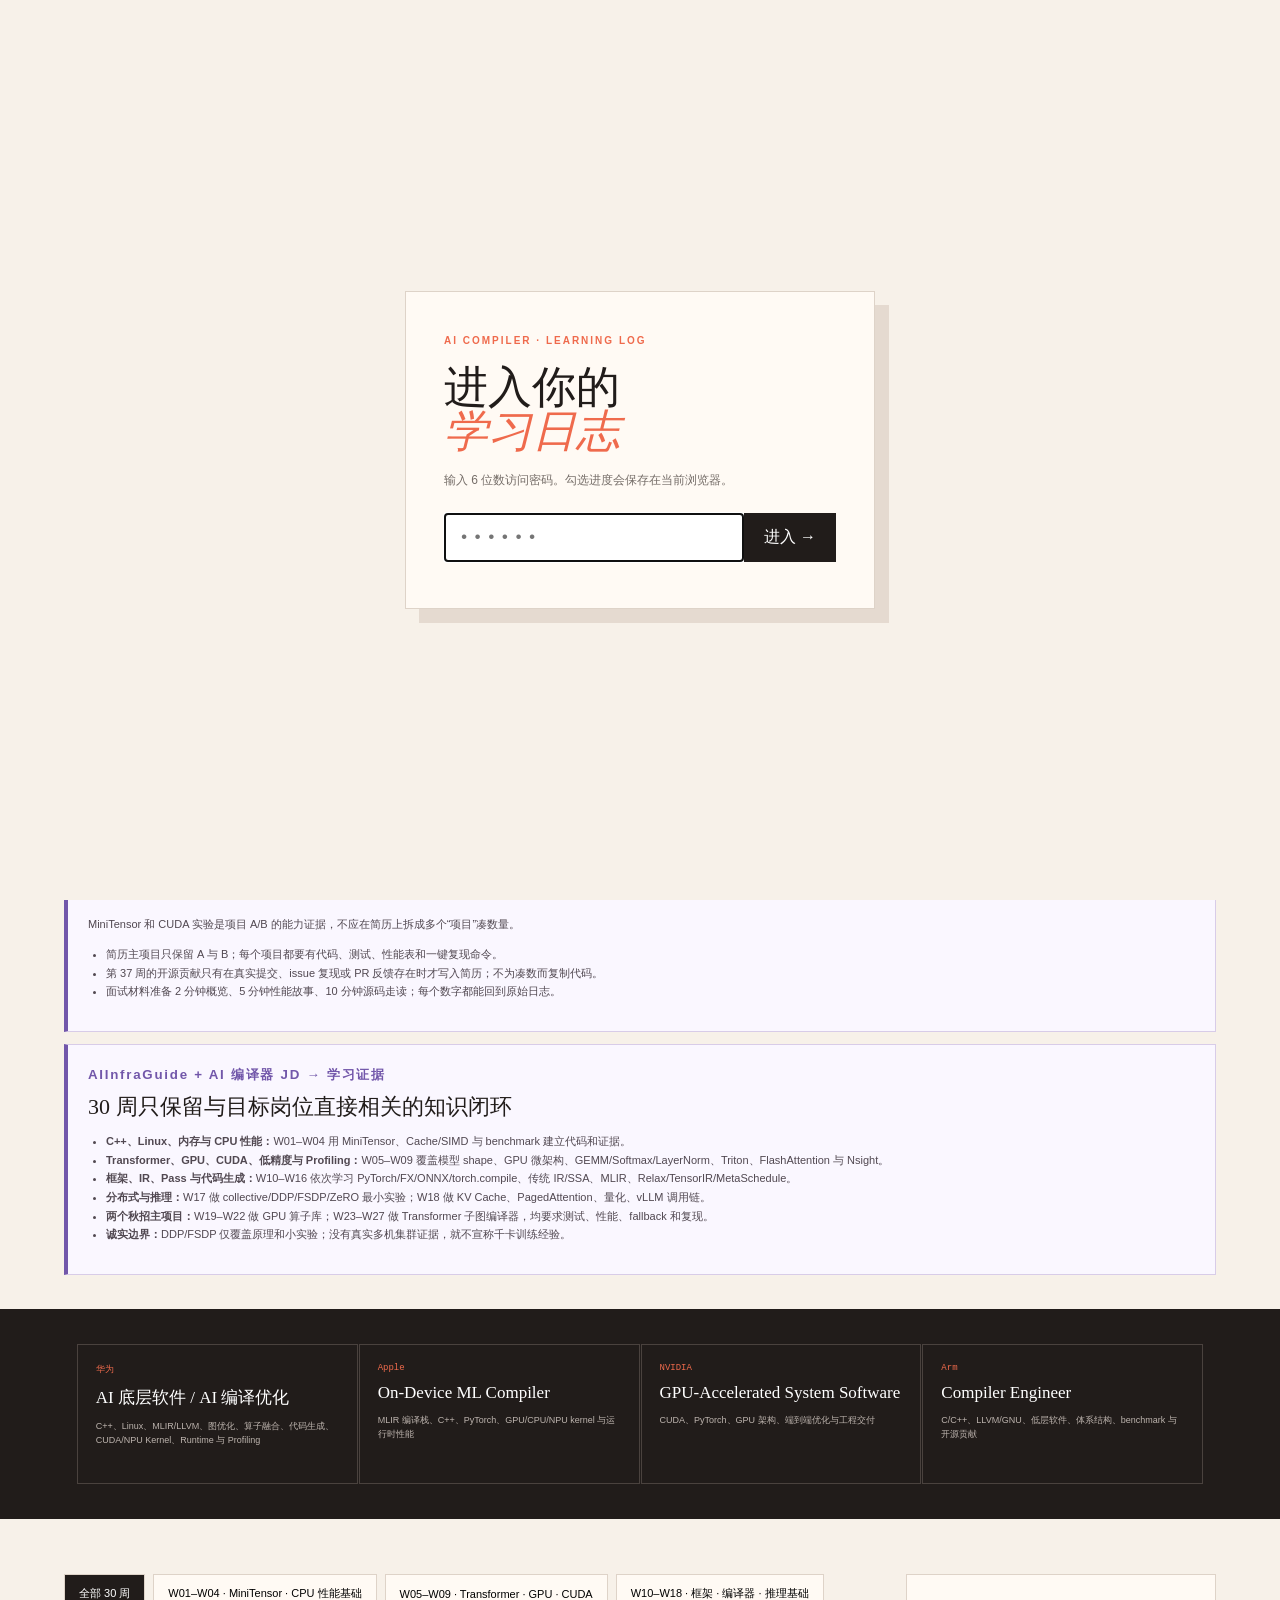
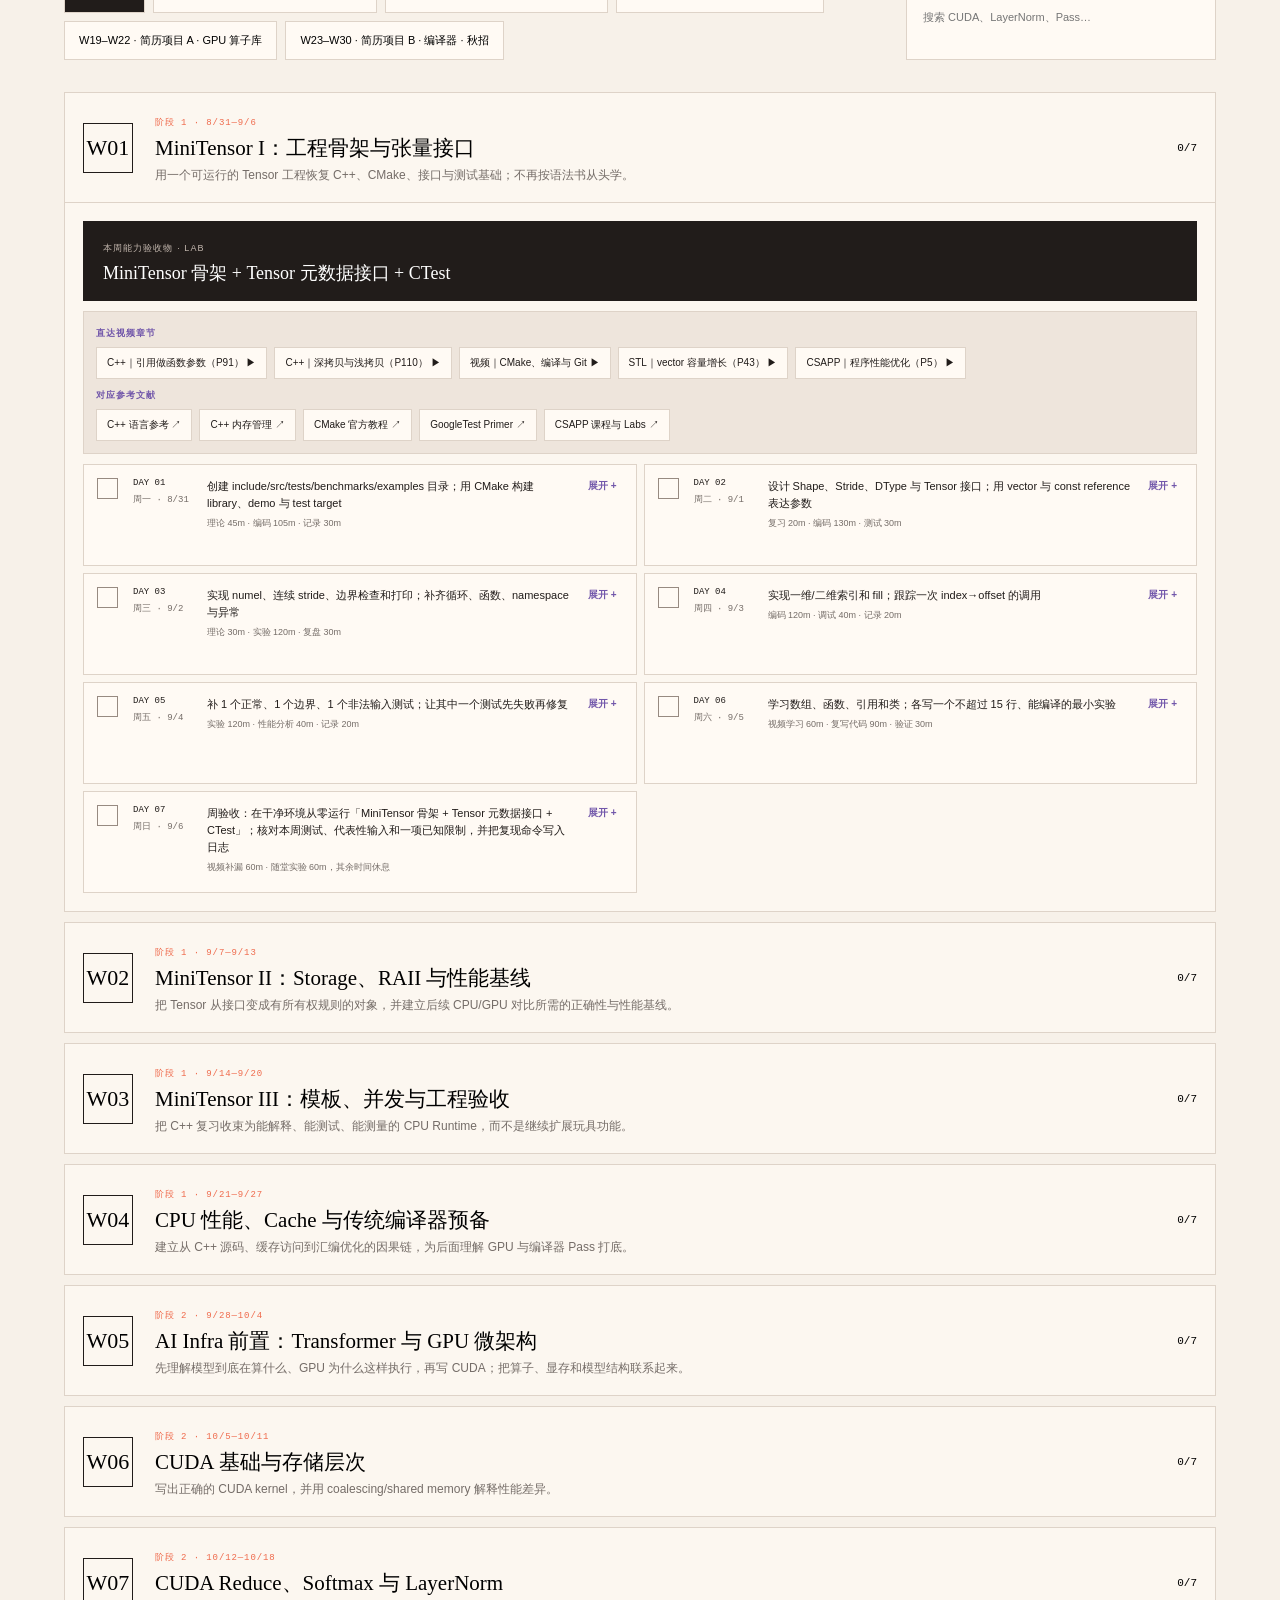
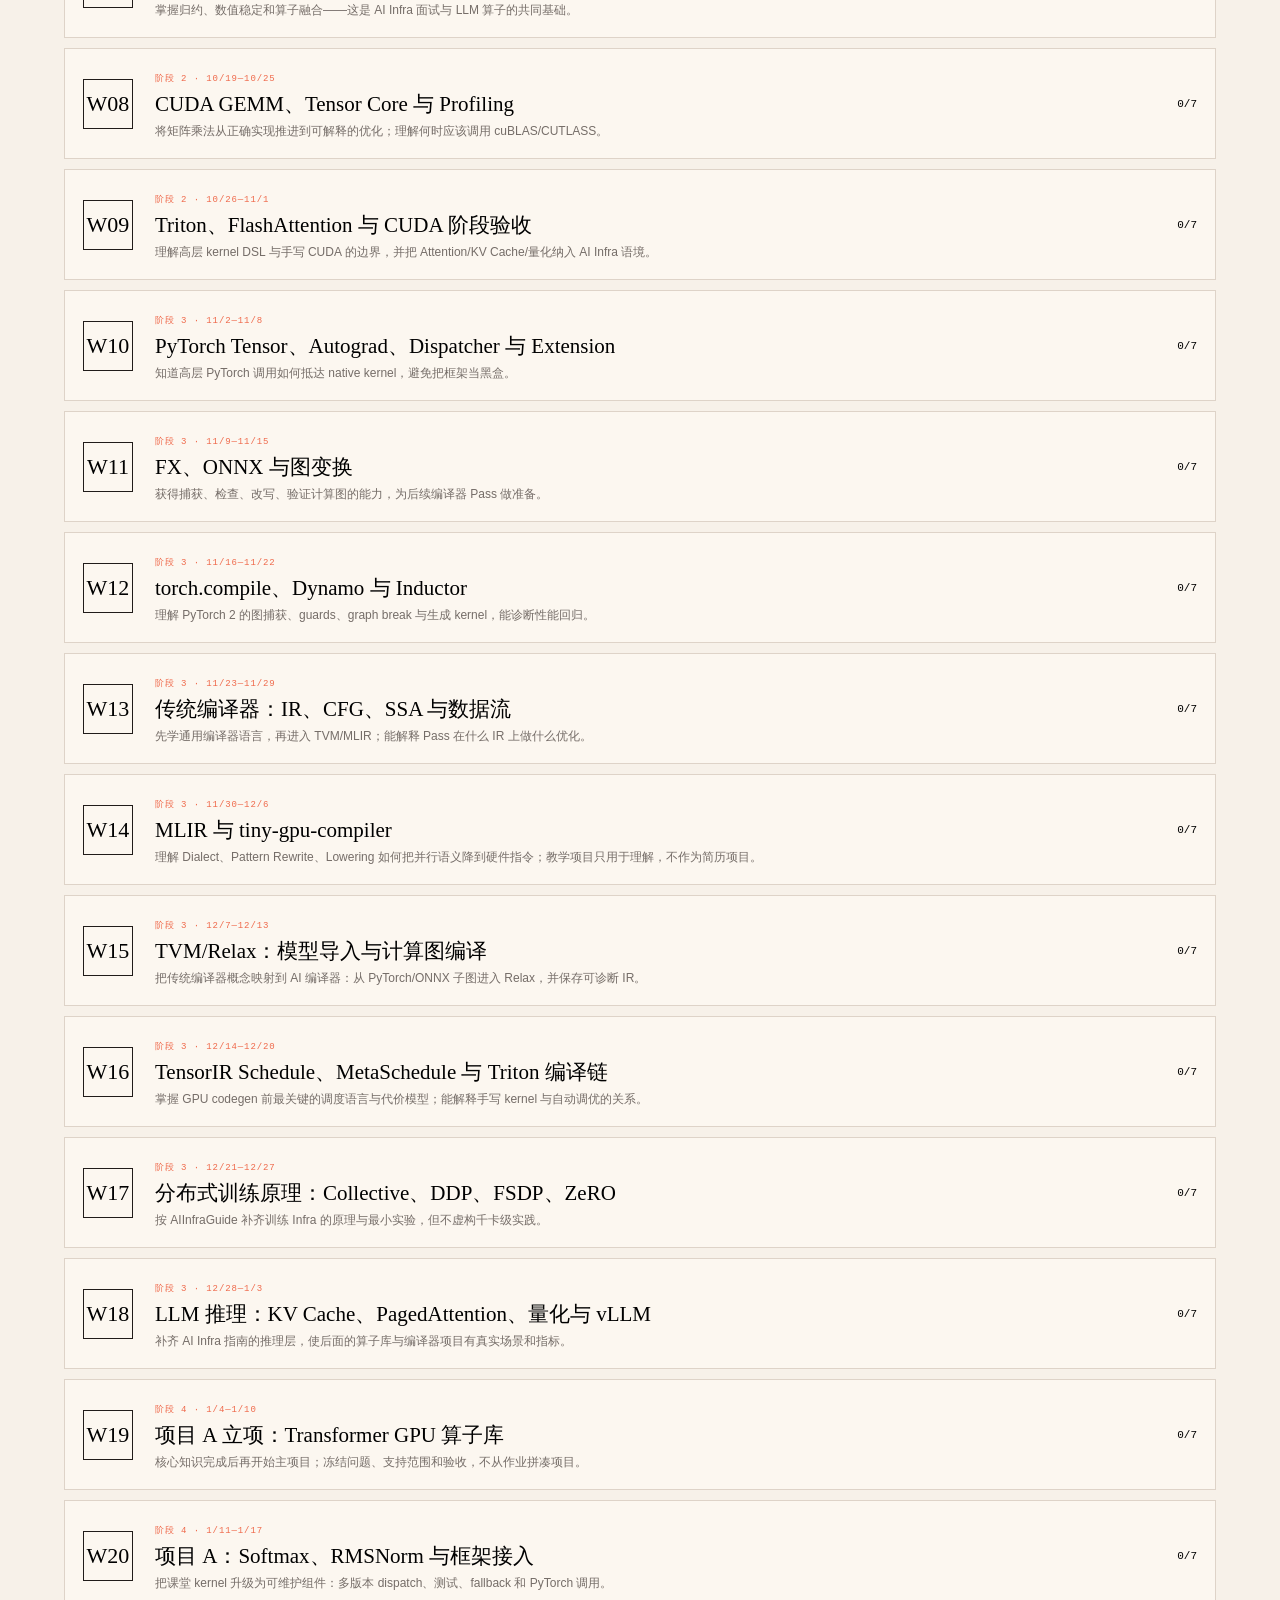
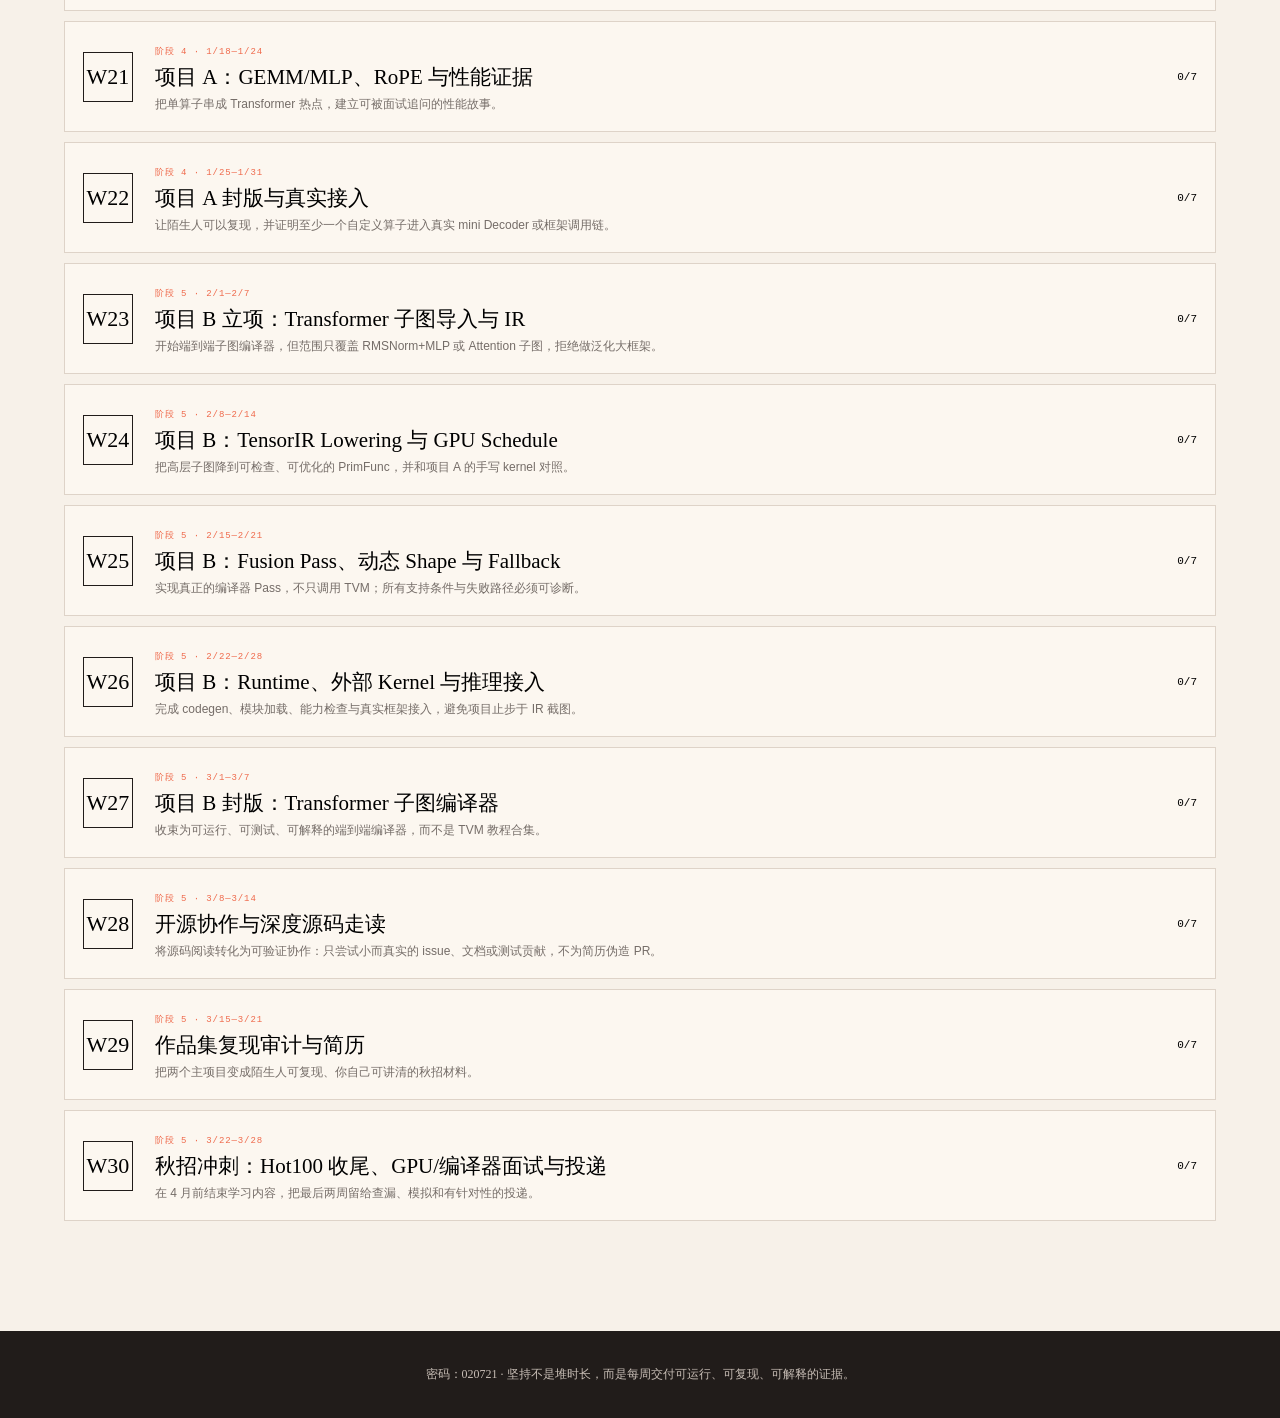
==== docs/index.html @ ab7bcef0 "Compress AI compiler roadmap to March sprint" ====
<!doctype html><html lang="zh-CN"><head><meta charset="utf-8"><meta name="viewport" content="width=device-width,initial-scale=1"><title>AI 编译器学习日志</title></head><body><script>(async()=>{try{const b="H4sIAAAAAAAACsy9aXMTWbYo+r1/RV5VcKPrYjkleTYU95qpmm6o8gGqqs85r8ORltJ2FpJSJzNl7CZ4IYPnGbDBE2BTDC4oDxSTbXmIOD8FlCnpE3/h9Vpr585BsjHdXf1uRDdl5bD3zrXXWnvN6/j/iKlRozslCx1GIn7iOPwrxKVk+1eBv3YET30TOHG8Q5ZiJ44nZEMSoh2SpsvGV4G00RasD7CrSSkhfxXoVOSrKVUzAkJUTRpy0vgqcFWJGR1fxeROJSoH8UeFklQMRYoH9agUl78KB0787rihGHH5RNM5Ib99t7B2y5xdNlee5jYXrXtPzL17H3cWqkKCeWvZ7P/VHNwqrC6Zg7ePi/TScd3ojssnfteoqapxLRhUklcav4iEw9GwdCwYTEkpWWv8oq2uLSw3HAsGo5IWa/yira1Naqs+Fgwm0oYca/yirqY2Vlt/LBiMK0m58YuYHKuKwk8pGpWTRuMXclutVB2F4dJaKi43flEXqamTpOv/61qr2hXUlb8qyfbGVlWLyVqwVe26DhC8pkc1NR4PtsodUqeiao16QlWNjuutaqz7WkLS2pVkY+hYqxS90q6p6WSssVPSfs8W/OWxqBpXNXZJSV758libmjSCbVJCiXc3NmmKFK8IXFCimqqrbYbw79IfZCVQoUtJPajLmtJ2vTVtGGqyQkmm0sY1eLdRSXbImmKwO9eiaU1XtcaUqiQNWbsuXaMZ2VPHDLnLCMbkqKpJhqImG5NqUr5eaaipaylVV/[base64]/lRljhMVhCkH17+HplQtKuXEN8b6yqTXXZUMG/2bdoUkxJ6401oSOC/X+AWQlK4P7T9gDm8s9s15TYsVQcvsGzQtzuulBICFeluoSvZVVrV6TrlSlNbddkXf+8L2wMA6wTalJFaF2vbJU09l1hfIh9WI135V/[base64]/vF6pG5JxrWR7gIHa1LgPGSJP7JBi6tXGcHWqS8B/QsIXcn0sFqviPCFSn+qiWQTd0NRkuw9LEIyw3TbIyn8hDhCXWuW4F7EPJPZyaM+oEvhZ+e+incAHItUOc6M3aks4AlsasWAGMA/D/0KW5eqYxAFC8FDak1Jc54hfVZPqEmq9zPMQbKE8UWhySpaM31dXhNu0L4nOnTn5lOF6zqNckPiiWqqOVMleJgv/[base64]/l4MR32m4cuyPsbtoVWudJJduRQT2gr3dWu74DbuPX9f5h4xMk3U1rUUPwcvqfMKhLMs1sejBJMg/PbLPV/PpbfHBRZ3loMD0K9TgyqBlhMta+IVV3imkisq4kryiC9K1EtXs75GRXGe+gOdDOYXrmFcm9aynsUPtlDW+KvrJToZgOTosKzzFpG5n9z5xjoWZIF0HK4lJ3X/PMYQvVsbUpHxNBcgb3Y2VtTV+3KiXw/jgZTV1mMWBTCzU2vwSjwWuwrj5pW5ImosRVwFeuSQVOjtAqWWYBEzJZqf4d6lM1FBXL9WHP8VLr+MXCzS2+1sj1Q01dXUuIe56ZbRDjl5xlGypVVfjaUM+ZoMrBJAx5DLcl24QF/CS8r58ETG9Bj9b0q9c80oEPtmppoaeYtz/kzN4SdA/n9yVAmX7U6doOco9WFG7XhmTDUmJH8i+Y5LeIceEL6Jt0bBc50G/tpq2UFur97jeT8MEdKtsYGQRCTG6YHzftwwYw16boMYdC5CtRYCUQNMduA11NdeJ5g9kuoT2XPVBxOe0Syzjn8U0r1fKiZTR7T5ZmQRhw7A2VPZsvt6mqgbwrIMUm2hda6y15phHG6rrvMpOJ5d0cqxk/uuValsbAO9roBdOUW1Klxw7piR12fDYrfa3xX1KUuIKLR3GzqSCTnoRA3JCSf6+ui6U6qoAcP9958a+unVNTIo5WkpVvX8ptqRVXZ3qEsOflrXI3uAfA+wO+6lvLluE97VDyGneF9pULXHYUwnZvU8z945GOghwetqG0IFiMSf8am4Aq/PIuGUMQd75mIG1HGv7hJQXEkpRqFLWNFUry26/iNZVV1fV+BmiCxiABf8nIccU6feOFtUAB92X18i+ti9gHUvEgRKBrUIfMA7KGPvfL11grXuBNmyq65kEzGxazM5G312N6M7YXQVbkpex1roMNhrx0lq3veUgQDDtr/wj1bUkeDANo8KlnriPIC7Q7CPDAB2jsQuHYscjPkuPNFZxi5Yux9uIp/PD7oDVo82eIxh9tGPDBXZ0/frv7HHcrIyMHOVHTijJhNT1+1BFuDJc06Z9KbALkXpgb5X1cA3tX5rxB1mTvUIP+WbKqjnA3oHe/AK/bSqk4VDGqWBrvgxeIB99eN+udxQh8tv4TrpPmXrD1aiyemZnXPCLWFW0tjXmvhtVY/7lcPkuFonWOhqnGK6sFU6pSV2NS3qFw2FAkm+Lq1fpPJeS3Vc7ZE12z5GyxQcyCoc4Q2hobWut9zMEnw3sOtp21OR5RTd8XJapan7ZpDH0P5QE+PWkpHEsruhGEH1uDK+d0YS4cs1RuN3XPebZT4nytqLRcLD8DigaLi+Wx+qjUbnezXkJz3xOL/cS6ZQ4UO52P+39GKYvRFz6AvxdRlYoo0K01tdHI2UQlL7QQQvaVQZ4LSHFS9ffiNqDHDuqeDVBW9HYV/dgpjzXeK1+bcBNJbVAJV6sqtl/Nf9vq00t9a31VfVtJbouDmV0aGq6vQPYeCIVlw35tOQxuLmONcTqUoNmWRs7A6ib23xSgZC6L4BPO6XJ12xabHTJGY0hISSE3e5N1CUZxPG4qXL2l/mOPaCvj1RFwpwtoG/aMy0xEVwtsiG5MaXJyA4czBDDlXVluIczTtpRMnzrLa9rlLIK0DUSstGhxr5RQYRmX9vgJbySL5akhoZYiaejro0rurWRmoZa6RNsqmZ/weCTh97131WCyqLq8ilJi1VUXkmqV+NyrB1/XvOdLdXujUSZuvaQTIXiCGquuye75gZK9YFo0NbWFpZbPW+zk82z3nIa/b4HXG2spkYK/10HnHsZKUc/ZQNXV1dFq+o/rZt6l572c/19T5jSc8U7UlxxmLMmxyXwThwrFfHYamvC1fU14U9iWMkcja1yG5iJbc058P5ef+BY6alAQQ84LYdQnVwbida55gSh5XfHRYpPOS5SDA2Yg0/87nhM6RSicUnXvwq4pP2AoMS8F04cZzrkieOABvY7zGkdgJCZU99eaD53/sxF4b/fCefPNF385tw3Xwvnv/36uAhvnDjeETlR2Js3+57kdhbzc73HW7UTx+XECXeAzXFRTsAKIyeOp04Udu+YfU+EWiG3M2ZNrxdW94r3Vs21/vxiz4fMDXNkt5gZggG3nua253J7982VGXNh2dy5Yw6NWW8mCs8GzdnlD5kbx8XUieOgyuFHpZOAuGdVLRE4cRyPB9flc/A7IEAM0leBlKTrV1UtFqBTJKHG5K8CyXRC1pRoQEhIXXE52W50fBWoDQh4wnao8ZisfRV4n3nk+18A1cM2NZrWTxwnvYzBQnjff/u4yC4dF2GZPgiD2hVwrfEMXjhhQ1Xk+yLGlM4Tv8MQKVmzXzfUVOCEe5cxuCTgnQNiRAInmk7ZY+K/rh3FrWo94d3UVmcJMLF7DjvCw54GFg+Wx8uwmJAYCYfsV90Lk+CrFHzYUFMn8aeo2MO34o2UrIEAQwMdoUXgbZE++8TvbDy1hwUljSCwD+ZGwiHBfPwzYC0Fd8FfESG38Ty/mjHH+3Mb2eLSZn5+VTgqhAXrlyVzO2NtTZpjE7mdBY7bYU/QGMdtjBMrh+FhwPBcdlyIhCK1grn5WqgXrIVBa+GFObgOF+vwYhVcNLemP27Pmauj1uCk4J7GurtpTt7Kz/Vaixvm3s38wyeFtf4PmZ7cxuPcxnNzYs18PJYfX+dfkNsYzz8bsUbmrfuT1t3ZD5kbp6VuIRwSCm/emX2D5uC7XPan/GJPcW7CuvnK3JmmcYW6kFB8NPNxe9TsH2PL+INqhCGyJ8RuzTMYNQm5rXEhHIF1v89MhXH9+MrH7VH2zEl8JvI+M1Xl3LYJtQSZIHghsM/eUQQeMQGOvGhPdGPLSaWdsIVu+ZAS75rvfmUfFoKdz2Wz5vCSPSJqDWwucztjPhux7j0RXMwDFYLTyDeJdcTw704pnpa/CsAOB0P1waowIDQNZmOtTbwlaMvMAUT49g83tfueR1ODl9LJj04j4N8nkcvgMDg7LoVPiI5yD09kl7zMzZpcyL9+JJz67nTTh0zPealb1r5RtcSHTE+zpOvvM0/dH8lXm5AUvlR2ptHCwEGJK4IngE2DKfYEcfmP23OhSKguEgaKNO/PWaM9uY0xa2bNXOy37r0tTu993B4tZEatmTVrbcK8tZzbepzLzpgTa4W9ycLS6IdMD6cB+rvw7KfiwHB+rrew1mONrSLOsSl/d1yPakrKOBFVk7ohnG663PTVNba8xv+8RhAMNIYrArbz6wdZvoIXMP4z0Bi4oCSVy3JSVzXhHBDsuyf55ZHi82Xrwdvcxri5vVgcmLDGn5gTPwUqAu2qFA80BvJTy7mNDFErrTo/[base64]/pJkEAEpcadUkrftvOyl3ydG0IbXGARLwvmBIWrtsCLmN8eKdXVh136v8q2ygIqB3SCl4Sjc0JQZ/xIBCP2R64CCPw7iFntHC658Ku5v56dFARcB8/Nq6O5DLvjV/WrdmxnMb4wKu11ydy20OfdwezWWfmBPDxIOLU7OFtTXz9ijNSj/[base64]/LZFYHvAwHc+iljPXxi3h61hu6YY+sft+cLS0+KO5Pm7vP8+BoQ7cCONQ3UC4HdqFgKSEs3zI0NPkluI5PPvhZzW6P57Ov860fm9rR5e1RoU+JxGPHdw8LG89xGxvplSUAvy/v+22pbmy7jzhTWb+anlgEgS0+EMHB/a+Unc2PjQ6YHf9FC7V/F+w+sV9MkmhLpwQyrP5t9b3MbK0TKjCT7BmmLzf6x3N6q+XgM1kuiwPR6Ptvr/jpzezo/tWzeHs2/zH7cnjcne83+WRottzFWeNtX2BsQwjUCcbXCzR3CP0CshYy5PmGuPig+HwU08vEmINg/KEnjt6XZ6xX7M8hIeQYJHPKSoWpSO2DDxaZz52Bjrcyzws0d4GZbew6TtIaHbWTMZccJH82JGWtw0loYsoYy8O/9m4VnvebgLFDf2mbh5RKIK5tvzexW/sWIOTkOyHeq+Tvx6+bvBHNt01qbsoYyxYUMgHDlp/zSqpV55luAj2Gy1YqQXCAcFZKS0imLhhKXYzCwkJCMRDouHBWaLklJRNKHW+ZAf2F13dyZdrHOMkDXaWQb6vtuSwtM7d4bNSVrkqFqepntsQdld1zcg1baglfKsVzYDDhiHkxaDwBLrXcvrZF3hdf3P2R68s+y5vAykL/eIWlyTFCvJmVN71BSgpvvIYyAaROdiciGRSJ+m3kYSntaTeuCOfjYursSqAggRIlTIVQZRIFGV/dAu3u3am7DltgQdj5K4NuY29nLTy0zdu5iq/mprGDvIOGS+D0skqOPOb8LlIcMxVpesu7v2c/jCpB9mYP9xb4xmBkRtjgwbE3tcjZUCifrQW8xswhkjT8Lb0bMzPbH7XnidsXno4W1nsKbXmtrsrDzCzyz+ZZEFEE3Yo2NCbVT/hsVAN8laLekDO3/SYdCVVG2NPpx+cQJobD6s4BQN/te5rZemFvT5ssbdIrDZz3uzU/2s92A4xD2A0FIe+Lwa022j0yKf1B1mcYtu2vEsM3BF+bkGHDxG7/kf94iZkZc0HUQ+HbXoRlY3/yWuTon2FNflbREOvUh01McGDMfj1m/LFnT6wAcJCahuSYE425nzMk1JDfxu5OXpCRQ/ODbYmaReH3h7TCcMIN3hbQuB6U2MDW1abIsAFsA7jpiLW6a84ugMCF/BunhUW9x5lfQq7Yn/Nw04uGm/xeS8UFcuGofLgxsmLAdTqHNt+bELWBdTHQdtabeetnwqaNHBQDV5qI19da6/zC3sVW4uUNISycT7Tv/uzgwAXwAdvtiOmkoCZmEdpLk89ln+eyKNfSz+XI6P/6z2ffOHH5YuLmzv6zaGaoMw5pfzZsPRvKr98yVSeGokF/NWDN38lt7IC+/XBSOChfPNJ2+cOZgvuvA/YAt69BkKdaSUtW4/ZRrd0p27oD9gdu0qspEzM9zaQ9scWYrtzNdzMyZGxtg0bIlUi58MikM1VPkfJyH2RyymJk0+27mXy8ShADFUTgyN/es2ytAqW9W8zc2QXh9t1qcGTQz20BRSIUcivAWKsJmz4K18sgcmyisgg1BaJPiuowsSfmbpl38abw4+/PfIM3OThRFYM85FTfXhIAlLv2Sy77N7S1ZPWuAY32/mJuvhFZJl8HK6BGB1/u5KjK/ZY7ezW1ssQs2w+OsWpBiMRGOCTi8URZyfykTAvpnibUIJKGXZ03suDE3QVuzhgC5xOZuo0NNCubEjULmppnZNtc2izuTODmoA/nsfXNtU8zPb4DM4QMmju0DKYw8OkRCf2Fp1BzsN+/fg4Nz821hadThh4Wn/fn5uwR3Lu/mthet23BQWmtThd2bbglETEmaFI/LAIah/NCgubCc2xjKbTwXbE4/ArNk3xb2HpKWWHjaY/YNFvZ2rJc3AG57cGybw4tgk4xC0mUQbJGSQdw4qSTbdVAO5NZ0u3hRjsuSLoOHSCetK5cdL86/5WqiNf0ajhugVYbyQLIP3jJ5AjUU+MNmFYQ5haVlYELvfs0/fFKcnTQHYSNyGyO5jUxx5q21+qZ4b7X4aMbPl6s+xZf//yTzg3hyrcOTgT0SEEDHl6IdeFLmthfz2Yfc3Fd81Gs+HnD4Mcm2YEQErmxtTaJlvCe/fcdcmWHm8sF16+VAfvtubnvGHL0LODC/aD1YKN7ZBW6ysWVOjhfvP8pP9hee/SSAbAw2QntCAUw6AggrW9M+jhyFNYqXzl04LZi7qyTqgp3g6NH3/bdpSrKxFO/supiwC244ghdsrru6koh5b8alVl2UdF1OtMa7RbgSU6O6+EOoOpiSNUTWZFQuw1pxIgF4zIdMz+XzJxHHnuR2Forz/fC1P28V7702X2aKN5etzDNUBEfNwXsEwA+ZHvR0yTHBkYeAIjeemqs7+Ttvi48GAxWB4LchMfhtFZx6A8/N4WVz8lZxYMIcvQuTDfZbU8DxCCycR/t2N7exAkzz3EXAgLNfIz8jI8wbHOLBpLkOu2T2v8plM7nNQYcaON/snwXbwvaM2TcomoP36K9iz5g53s93CbgLHtdwzOBA5uSotfgO5Kz7N8ibYi0MgSFpcrSQuWfde+twyhJYfNwetYZeWBMTKNUJ4G8SuKBGQLIG7xLjYaLsKTWRUuKyJpzpSsVVTdZAH8v3PRMYEFE+3jUH183+vkLPFLxuQzM/15vbyJiPmf2Os0IOYgHcG9GOuKzrgtk/a71C9XztNVpyQCg0hxeLmYfIV+BnMZMxR+/CgTnTV1jLfsgMn0m2K0lZxpNN4mv9kBmhzRFha/IvFgvDN9AikrWV9CFzYd28n8kv9ljjz8zBt7Br86QboF3ZJ8IIxDHJOAlfDLJV83f8OATZF1mgeXuUaa9Mc833PbPuL4GBqn8WjBDoVvDzxFoPT/yXUJ2L00VKjKQu8bPpnHAu2aZJgjk0lt9Z/bg9dxmQCYaSybCEH7q7SueFi931DRKfspaXzAcjgCBb0+bCcn71HuHxh0wPcTCG14W9WWvxnTX0rLA0ypwX/bNouSaAc9nImtkF9fL2KI2cz96xHvQWeqbyr7KFN++s+098zO+0DHERmnASqEFwqHR+VziKq6el53+ZKqyuC0cFQ0l2B9tTaYGZaRx+iOA1nO8XYzR0Cx7bemWqm29CeyrdkoBMezDKu3eiJugaAKYpwwMvXrjErPT/9qfvwd6iNp/5kOlpMsASr6jJD5meC+ebkeesjpjvVkGotD8rUBFIaTIY09jqULG3VTWSXMytp2Bx+9P3Ah1e5qMHxWmw4Fy6QAIEiIEM/U+pGrz4h5Nw63wExljrBfjPuu0KCTmhat1AP5MPzMlJc23bnLwFzyIrKc5NFu5NwM/JQWQ3wKvhbZhKMCduWdM/ebX/ZaG5+7IKuYCkfBPdCt6tBEUfTXskodFHArIsDsBPBkXx3/70vchBJ1443wyMCAVGgUEK8dgFrbPnv20G+ckB0Mq9wjDo5zA6iXOtkhHtEHX5v9JoTrWmNs2JGaD9uV5+zhCbchAK7qFs6YYisIz+PnNlBtD5/[base64]/mQZBiMeEo01ZcotVR4Rsd4mIEa/A5nZ82qwRDCb3bIsVildE0N1DbL7NrLrm95HnXWcdfsw+8tJ9pQqSQiBIPUw9EJBqgOfQxWDOL5npvbmOcrI25vfvW8OO/yY8dqm6IVGlG4AZBAqAQl9LJaAdiLMKVKaToBoEtiKutUpyBVNTkdkU3ZE1EV4uUNGwgk0kUUHVo09wFDu3sB0isUvIK2Ora4koU1TOBBSh5WOLSamH1cfHnl+YwqF3MoQvUAYGPaUMWolJKalXiitHt0FuyMxqlx9znJo2SHxq0Fn4h8hZc24wfy4UXUJ5RzXR/urkKzBwD6ZiROK6qKXiTrHgctjA0qetuEZRZUteyIAEjYIB1bAOfoMAgG6sudesQBSuA+/[base64]/QIGP/tFZsDExDZ9iHToyZBDeGfQtqomdkmK1egIuAO/fhBjrepWgxc8yldieOU7VIiIYmtsiGBSo3wNp/eyO1MmwMT5votwcsQQfhGbkJE7NNqzcdzbMV6OuF8GNeWbAd483cCkQiY8ucmrIUtEufIbOcYuLyE7ozHJUgGKohrQtYCbt/p1/YaQMlFUdGOGUDuQChmQwzkOjRvWQ96zMfPRPjP+gRbjq0gc2Ay9doHdGvwLh2nZt9bcoGBRj+8hxa88dzG42LPGDFdwMyJn8zdXnJtOiM6CGjDytn+IMNbGoJbHYUOJRaTk/SZ4Uj9+8yd+nBDhGnvPq5FlgkmzNlCwhwtFrAoGk2npGS02y2fgkbPFPaVwsArc/0WWPiWNkv4UV0JP/qnEs2B3KfWx32+PnPhglfoQ0A2a2qbEoej1ZGf1vvzD38uzrzJbc5ACE52nJg0cxKOL0O82uC6OxyJrHOAxajg5namrXtvza2pwtoTCk8QoumT55suiae+u3y+6dIlH/+h0wtWKBxFiVg8eTZca5tVjgqaqmIkr2ANPzFvDfsYUbucSLTgmeoCIV7EcUsZOd6zebhLMq0P2hOV0UBxdSBOXhC/Ef8E7kUEG6pweKreHnXoiWsyaB/34ZEtFQl6SonDGOgCuX+zsARCrPP5RGsfMj1nm6siQv71mjm86AprwS0kxpDfemrdB/MU7vSZTjkJZu+vQWm7BBPa4EMXKG5EebcF+gT4B9qRRm6/ACjJZJEn5kCIAgIGl2sAUA79+kQSvtHcp1u8/4BMb9b0azMzxmJvkM35wOg2pAlxVYqhwxLVW5LBEBYYOCPF45AgYBvsCOmAHQk/XLjQJBTe3Spm5kCUuL/kB2e+7xlpktzNYA0Pm6s3zZ07oBL2zzIuwce2Ia4LZdwaBG1H/[base64]/3GLCxDYb6STIET5dgINxt8GpauSJgtW5n7h3VohM1q8/wA8n9sTZGIoMa7xUDmxWWqXY47lg+t8joXDtonnf901t56+z0yRCPU+M2Xj8t3C4Bj3tZJSTlTm5VtooWaf71PcHHEGjzvbhoayoCNWEbNiI3CZw7Ftldt+4NpkJrg9CrEcE7cwoOsXx3ZTFqBC4dmN/A1msyFpkeJDmKi0epMbgEkPQu0MpBShEwR6BGspMpOVDNyyCH0A2mB/cemNuXHTfJlxxzaZPXNM3qFUpqCajHeT/Qk4JN8w2h4yWJFli8y/[base64]/vVa/hn6IfEntzm5oIyG/WiHnJBAfmHXhStyt2PAKmaGrBGI9jh19KiIZwX/[base64]/RZs+tkraPonQOs6/xsR+ceOBdW/eb14qMZZl4vR/MOQDDQn33m35CYC6X+sDxvlPO/gP4OZG2ucOezf/6Q6fn2m2/+jAED87sQsjz2yGFehfF35u49a2y6MP4OqBQBDn9MbZr94GhgZk2SVOd3gYJu7pjD8zx0I59d8QVrmD1z5kC/+XjAx8nO/lkgGww9dlTAdbG4gtE+FwODtEdZB5NzZ0trskWT42kGDjWZ7GrBRCNR7oIyDC2QExkvvavJVzXFkO3jxIFvW1cLPFZG9jr7Z+FrTUp1iN+oMVnEPy+osTSzVundiVY1rkRbDE1CexWZd83RzWLfGEhMwyASWPN71tgjAOBKlhLZrI2+/GQ/g/7koPVqmqy1+PFqimJhWRl45a+Icpi01aIk21QeJqskWYoDRjYBH8htZAoDr8nqCmG+mR7BiahNJ/V0CsAD0dEUFo2amt8fefbPAu09SwBan2CO7c23xLIIIo77Mcm8iW4XpcO+TqnJzuDJb4IX5fPfAaPIrwzlsu8ErDFxVdFltv9uyHHzODLHcRavsLbJrHV4sfDuFn0zgHl1JZ+9KcqdUpwDp/[base64]/U8iwMzjEwncIJPwrhvTggo+lXy8UBtw2LvdNCblNYSQuuxHaneu7H8HtbaOXsgXY5CeF9cszlZg1Hguy9MhIXAQ3OrW8vu44uG4BgJuSqJNheXsKX4pReWKEy6ewFrk2JEvrj2f/OnFwDxxryePJZAXiXX1mZHubCcikmbijBgZlmJ6etogosdpcfozY3Kry7JXjh/19pJXoF01qBpgf7zcEXzAIjS+3IJ4tP7xZ2QP+g1fBAMSBAuSsVl5QkQ2uBeAxhjTm/C6sg+LtC0VCfwquOM42JkjrIFnJbmxwFr/BdikvJ7d4vvLnLQ60EF1SZwIZxUSBH7kDiVeHZDXPtoeABMYuKLQ6MWXfXCcaMgyH7KozeNOdfg3cTA7FAeCJfor3PDC0xYZNUJpDRCP7Eta1XLLvTxYZpW1CU45YEHhJRXHrzITPs3Qs30Vjjt1FGGPmbbuhFJBu93LjCpfaDxCev0+9fQEwHsaoah1P5wiM/bs/ZoZHgArzU5AmQ9ESJmStPi5m5/NQyf7mwtlJYzpA/ltVduPz9BfHC+XMXAQftBAYmQi0sk/lAOHdRyG0Mg76Pv8lK7+Nb7si/9/23T539+n3/bVieuT7B5vcHfTFYaC1Qp01UNC9o2eVoW3vZ67ouMb3bdRDgGH4u5V4ZBgXoSlSwbVkERmtqrdg3xpNlL12CEIBUhyKQQPUh0wOpMzG5TSje2S0NSAW0dZ2eHskLPd0gHmEmpxN+PDRmTUz6bPyUU0X5AWS1JW0Pva64Nq/o5P6ywtJy/jGTLczJF4LSJmLoALy7PpFfHiElkBRK685YbmcBVkWmeBdMkHVlBYKLOTQGIQ0gYGNSoAtMpM+BPNk/K1QJlKBpTswUB1CVXO+307nhCkkLoHNduoRBh0Mj5rsnzAkJcOYJX9xmVVzIQGj+6k0nrWzwbm77OYtAcIEbFuYFN63NWvkptzsikmAG3MzW/Uhn8wGex7IySx2gLsrAPBST+1sg3F9PaySDYnQk8Xse6lVYu0/+R5BtkXnYCpD9g4haQLKjOCOw12V/MSd7CwPPi5kb5uQg94f5WVVNOU71T6eig9hTtYs/[base64]/D5zJ8J1NtBhVt+QF9l6gFJIJbwKws5a1g5vZQDBVFwbuCKu1S5owOiQe0tJlQLu2Al1eBUwC9r+UaZq8kie3zt/dX35JQtvAiUKPQpMA/UCmUlYKz8Bg+KsCSRQ+FQbZmCizUyaL2/YItdFLitCqY+XN2gLeaQrnQIQL4vR/AySpbgNcHAcHKh97hQgSwqJ/H3/baAKyGBBWoM/lpeskYcUQ+5kXpUODOfXwkNz9QGLL58zB++Bzo5GL3Mwa/VOAD2O3s3f2ATY0smRHcOyH5AtDHbLpzfMvTd+rlftZXv/JMI7iMtVuWIfQEy6KMfBATTHVPe1bajhtTHu2KVQzPHkifqEN/oyipcEanAXMfq4PeeyYIpkl1qZNOd3maTGpgc/JLNWTKyROonJMh7G5h7lff9tfFVgJRJw3cU7u4V3a27vYmeChFmqLCrb5wi/TjUulb/a+rcHru7TA98vI4edu0iWLAi7h/XwKBKUZ22DhltVdAMaKPJZL+gimEzkttZa48uUOG/rZH7l/vL3F5ywH5hgYg3qHlDAIoLYremUsV2VUxYhngVTzZDOZyBXerQP6ff7CwzU1vRsfnkEgqemeiD7EeOLgELG18xHN5lBqI9Z0AVIPABWx6Lr2eYDmrCdt41U+BJZpYRzFx0jNN8h0Wc4csxCzIJmJy0Q/IAOY5IhQV1NLgRSyj5bmhcc3CJE5h+yhbvjJQTr7qa1NEhGNOGgXSm8u2VOjoIZEdmuT8km2ihVskmrYyGrMAyrArK6lN/aw/oFc20aVleK2cj/vv/2ZeRoGk++pghu9oXnLgqUXJzbmSys9ZTkVnrjHn4DYjmQEblCQG2SES5FO2RGTlBe1P5JZz4zu1BxHnSgeIJCBQpvjsntIBcMjQG69r0qTq1SHRhz6ylpipjR+lMu+44o0a0jsigJ5qph3qrh5cL6zdz2DFdY/Pnr6FISbQy/fO4iutlw3UcFIw3ptUKJjMWhaihaC02o+wFuD8Nv4FgtsVY/xI2yOmKzpiTOppNRV5RDa7qtDfFWAZmjUyKp5/L3Fy5hfSwIFk3FFUPUZCwwyjLKMDye/sTTnkXMC61KMkbRcVGVCSCdstAmG9EODP1ypUliwC7Y6r1hS4GKgGefYzKUQxOwFhDIgulkEpcLlAzM7m8ME2qVqdCICA1pPrM7/[base64]/9EgjnQsO4SlABZN26a2xPkJDHHH+Yn+z9uz51S4yCBK51obT/dDBFbl/A//yFf/NbFoEaHvN5UKoRFo7HIKmAvOC6vdWBHlIzmdvoh2m52DnZz7KY5tpTfemauPii8e+PjRRGhsDcP1T0yc7m9JbaLR4XTp5tFWJgIy2KhWd7IhpiiMxUsxsx/sRQ55Gx3qf+BNj2WaoEYioQU97pU64Kuh8soglI8zqKTQfWLx4PtkkEuYboKPZtBncCKb/gh5PQHHfB0M5IwuuopthS5WvQKKxCHj4skvUJ9mYlFiN1yfzplq/HACYg/TRlKAjyEEOJv2NJafmiAXILW2Cpp7VjKC+r88Z/Wmx5rHTJN6ArYmzGColyFomWywmvpJKTSQ+5ZXFVBVhDsTRMcwPDIBkGDpBPmwsPJiYpZ3MDp081ccHEDxZy4lZ8CE1tux9Y/yQhKoHK0KAc0NCKY23ZHWLwUQkqkccUyUGK6Kk6BOe8QB+XxBC4sc9xjBnmKYnMsRJisgukrY+bkCwD9dqY4lXEEwMvNYnOzeKnZFqLfgUCVz86WzfEk8LPdWLmbn34CEXST/fmpl062djlqwISbeWtmHGK5sX7Q+8xCYW82tzEGmu7WONEdUWw+O1F8Pvo+c7/E3u6VqH5TojrQlOWKwYKwOGt8mRiWHb+Gpg93qByWY5rAaizjGErnimRAXuWEgFqjA+YY1DWhUc2XN5BF7bFqE3O95I81t+64y02QqcpaGCJN2lzYsmZBvqY8qHKhWSx9ki2eRfkdpTg/HkVDadieSkBMPyCAXulswQObAdN397/SUtJg1iAvuOuD/NEyHKw0ZZoSmXkKM5rkDcoFJFGAZ/n6sl0pXtQJDHUHJmJQpmebAhUBV1wisE84fWxrli86kSXMovsQi3slsbgXLoyi80ksJooDAxmPHYKde7EG1skXa9bU2/z8sDemlJmuGYl6tosibN3w4cyMrDuCwQLEuCd01p8CzKwPs0iTVIECVw06MkuhBhscxDCChxrKQ+u25udwDi/oyHMIlgfGCZFhUE4XWREpbpAVg3v8jIxPFBNaGg1q5zvOMeZL+U3DN/ILPTwtAND71yVrYYgKUwDJ3Owzdx4h+0XTFCIzyKe2G97ZAiqHAawUKp4+saNisxz1PQ5fm7kRsVDyMxhfbM+Dna8OVadcofBYT9quFDI2bWs+5t4LsDRvZEDBt/EAqgj5zVdhX3me34L2XIyuukSJDDmMjhepzr8YwbxvT+0JUA45Y3JJZq7i2gRBOGj7x6gUNC+ujedVNp+9QyFu5F3zuJExFJ9Z6LPjaKSfs0a2zYFbZY30YNezCw9hVPzFs6eEo66ah1SQC7Kos3fMrTtUxdfF5/wDiAi8i2dPMdcHr2rkEn19Ab0pTTXUqBovw+DImA2e9kGIBSnef0BX+IezJKiNcfpwns3KirY1NZ9zhfu5PNTo2MWwXEJrHiDNoxlpZF43yq7WycoGis01IZE5E22VmqWM2hq4CCk0IhTBEJi3qW8wv/XMzvmkk8eXgwjgh4hs+yNLPxgQiExzom1oAmQZfojWp34gQKzY5AJ8SWVfpvfpuFesvC9VqwErBdrPKK4JuSKgG7ec2jEIlK0j+hKV3EUfKV+AVyojA7Tgg5FP+81PzzolHJk7l+d702dFVQ0asCeh+E5CMjQFjMaQfCVCUhYW/uqhQDJIgsAALvqbx5z6Qv/PAY2LyACBMaKzgHKwOAdE9ZXlT9WA8gkVvzMPi0OvSSMyH4+Zg29R24ZyxyUKZMjDnf7JFHMgWwqXsiUoiUubAIZhtg0+avCY2Qtru+Yiz+MxxwYQibfMibV89rU1/Dif7cW6gXPmY2aFFVwEx8uvccoDY6Y3lNhfA9eHI51h4WjpwXQQD3JAyJIORC9gtYQORkQCq00MqBZh2mZJDBxP6Cw1bkEmr11KgRlCWKbuXC+Hg2OwcCeKY9Yg5BDiIQ0y2/pu8eayAClAqETaCMxFFLLysqrbIgXRi23SFVlMQBMkx17ojbQCuYuXWaAgSB8rpMBrcnh43IYDY9aD3hKqbWo+x+sV0JaTwgNkj8kkvooTUPX6YBrlVnOiVIGM50BSaPn0FVPECC2s/kd5fAz+uBf2JtjIyPVSWqLHdOSBJ8o/Tp4BFVOnc6RsALxjVHN2ALnoGDuTqbWMDWYsEu4PgTP7ts3VTYidt0HlSn8mPyDTL21GKbrZomP4Q9nYuv8EwHXneXFglGWBTTyH1DdK2fSzpfDBbOm3JKIDmVakLNPC0/TC+WZWWMop5M3LtDksyxybpo3LbfxKWWeOAJa/uYIy7Cir2j2xVnj0gsoxFPZ2oNyJnTJmTffltkb8VvbzzXSmOyKSnlYMsG6xt/zpzwcAFrI1fVBNxFN+OKsp2X8AaOlk2dxC5zPB4YWegg3zwQhPF5ZTSlxtT9sBghCdAN/iqHmlGiWrJmDnA3pzxMuk21EaIKklgYqAnXbqy69mlQZK1Dsn1LQ059n/eaza6ny/U1J78C4dYJSnzvOnndKCiqQf/frM+e/ES1eVr89/J3CAUDg6jNQzxxIP7WRxfyVXBJnTksBOhrU5DydNomkI6lrbhGKx5HhAHu94+Q8UrHjRah444S5365jFefYhWM5sudV87MiwTsI6C0fFkoQsttwO6rVjQDEID4vLsXLl/bPQvwcSa2zVhpyzIiNAIpuVKXBL+plM5LBM5h+lhQNZSk0Z9YxSIXlMhV/yKaz+XJwdzU89zG2BrANFkVkdRXBuAtOZGeeFJaCFgy+hDOMKWLgGGiZsCyEgKcpaXIP+lE7WGa4MAX8h1MZWG0dhRzw5mAcwHF4pltRfQ26nGB0di9O2MIuJ7U1FvxUkBKQ0FWzA7Lom6+m4oYuwGNHPeVw6eylNF3pfgkEC/QrmPBjCSccgxz04Y9BPQ3RTmmxKYOcKiRuWJLZ7bBXuzczf2ARhn8Wwzea2IKKZa85co7NDbnt4uisLxnbnARLsPRsJEp6t63EJSW0+wz1nHA48jcZ6M0IuexF8LFMPRe/auYnDNt6ROQc4DIMulV6Adjubv5oDGaasoQ3dUV04caBWRVXnMV4UIVmcyZpLDwg2TIoiBEHBjJG9T8H2lUyGEkdUJYqyeXamzcG3fowEMGQmQVuaf5BfmaIATsobA8hFkKMQ78DShncQz1HU6oOKmzgB1yCAGyMKgHVk+jWULsHmfA45o9WkhP/UHMx/fgPScDGimoOinnijsrJ2IhagYsdBUSyKHX6ORiEHW/BRV6wTOOqYRWjiOau3wxD1qB0I42S80+tQY3fkNtQa78G696N3zcfPiE/5k2hclQF5aBqZjcpGRuHKnToLpS+L/A9fxMcnAzu4sY605xKuVBJ+5DapOPU9KBjxya381tNARfnwLhYXdHuUx0kFKgLnLgqxdCLljZiClHZwR7vJxw6fEj3Sv+gPnSLdiWos+QxDHFncBiL6PhZO2ffEWtwmE777E/3GIfyOT2JDmcCo8YfmsxGRfz5tKzPKuOxR5T6fyRAYjkhIxi0x4AjFGCXhqqpdgYIxAjSW+hS0WCzTdoawXqQYJpEimFgGso1MAoWCUrcldyIlZB54Q9G4pAdR+q4oJwxuwtZzvkgnMhkx5ysPASP/ghOy/4l4p9+UJA7kRnWl3AjYkB0FxcPG7Sh9O0rDo2xRYQTCGwolhxBAO88YRCc7L0OwI4FYx4Tbo46tHBpMuIOeSIHwsR77tAUlzC7Q5wk5IZv64ZhNafwGv1USv/GPhDgV9lZy2Z8IFbgbTtCjKpp0ysT3+MNz7IIJ+IU8rJzXHnTHN5VE8WBWuCsp+TLGg/K6Pq6yq6jrUXc10vXc4Zi8uADZ48l/gWQFIUywBaVhTJS5wAxevIJBZhLCAliFvNJvxxwRFsTkThtm7OafFsREA/HcOFaDEsI7eSYKzoJh4p4cXaYl2VHghKccj23svT2KUGFJqqwcOCvFhuZkqL4JjG+cauCbj3sZ23JwuX+W5ePZgh0sILvzPrPAd5RpYCJGK2etzLP3mftUkId5JT4Ry/TbEciBfKe+LN85S0mLwGcdTn2Jp7yfdXyMthxEBsiFh4CHc73eKgXkAwMBiIrbXf7+AnpxsYuNK3Xc6ZKIhUPMvb7iUpZHf/sYEMurTCkpOrSPCp7MfExSFI4y2RZkD/[base64]/DqrwQHJ/ySSkNgIAI39kFXzWdjEI7QX5KUAmzi0MzqtyCdg3hYdanHH3gYy7RAK8ZdcOb8iVtFKCTCb2ZisWAsXhwwHevpm8OLhZ0danBmDs/b1YBsW5XLV8cLTbHIppVHcHRuIXpSfXN/IWEmuqak6BVoPHhU8J1e3JrrMjh9ioWxQcUSNZocAoBncjJWelqw99gNd/fZiFxOzoJxYkzS+uZ0k6ZJ3dgxCuugNzVTf09MpDJnwcp68t+/PSWCU0dLSnEXlEF7GN3ywRfwm/QJAr9XrRDikiEno90oUr3CSk1Ujh/6+eJel+TBg22L3GNTs6yn47ffXhBK/WwsDAdUHJdmwQQO+pw+3iA3KySoag2oS6iY2ECBWk8ECnd5J9pGt6jtKaVbPu7HbQnnlWgc9sR6eJV6FVlqopBQ9ARzAScUXQcJjYxcjKF4g4asNyM8H4Wjvi8xxQ1/J3qTejrayiPVMWeCwOQ4MwCUsd25v5khJ+eonI1xqZXVioC9w1aPLkZqd++gSvcQdbM9V7w/W8zOFKdm86v3eHM4spxRm6CS+KXQpzndb0VhBzK5qjLmKrKblzVXcQnMpSDaHRx9HdN5XIC7RLEDeZcxi/dxpOQvTPsyJweL8/2HMUwx2zmUts/2OkaGfXx1nzhjmNhXCmTfnRIoCwe1ZbQNDSwP2JXVC3KBk4nk4gyOBOopDHCQccPt8QdQv8riWY4BKxUBDnlvu1te05N7W/PZO4XVLR4uxW2+5BEiyy9kzLps+KRVeg1aEFREUjg3YrFST7adjqfPcX+aObhYnH1ceNsHmcT4GKxwbBhMXHd6yCzOLGEU9U1HK5lG3vffpoO9nAnH7FvmOZsYCR86Krh1L+pAy4zo4/3mxK9Ca5pKQlOGBBrWSeLzYxqMR+YslyHLtvvzbhWkKIKAjb1rfAZ+3sGrsPYul72b29qCTA5CKIGdD5C4CqZ+Mu9DpXOPUZ0M70JErBH5nnGSpm0Dnuyxyvu5VNXnyGP/JFo5kD25ak6Z2xlra9Icm8CQx3Hr3UsookhI+Wa9sJb11E6nG6zswM4v1P3TnFgjmZdGgYimiefm+n3wPqxPFDKjJHwB+Sm6jnUDrLsD1tJP4NFDPCm8XsqPrrLoS7s4Qm77ORYa8qcR2zU81qA/[base64]/tjIjnbEE+HEApdQINp3QvxkfsrzaFtwRy2s03c7hejsapp0HQSZR73WwkMR8qhm+3jvCCJtIM2+QcCXvVVrajO3MWxtbADQft1zir9igSkHX27uEIRdRX7BcUk6LDYBmLObTDKm5TRBtREWetgiv4AFTDyno5nMe9zeRB1iHAqFZY0O5R/vmqNb5GxgXIU2k+Euw4/CWm9hdYvHdRbvoByGdVGLTyEBoTDyhLbJWnhOHdbAB4UOSY7yAHLcMqDE/lnwQVLaBrJ2kh6YrxWSDKDhZgnX8tae+hdQzoEsy2X6yu0smHd6ivP2564uFVaXAOyEpJ5SBxuPsQhQ1nZmz1iDk+7wBI5ruZ1F5mmdWCus/grFKed6889GrJF56/[base64]/IJK7Z6oJ1ifKwKOgtnLclMW74BJc7wLNkuWZf7ECu+AJ+1aZ0zkdKmsGrdh2MorxGl44joQ2mQOAo8lii0QmGfHEdC+UNI/siWILGdojhsEplism5pf+iW/fRfgxFsD2kXqCEhQE2Rtgq06LJgTT3gERwR+0UZ9yPTgPWIP7j0jszoRENugyd5y0pAdITIPsaIPX4HWhgInpAO+Gmb7UwFxQWCvX3nqEsG4fOYRwagKsd2Gh/VGnNos7M2X8CivpetfS1IHsasal5WLmIjZ/6s5uPVxe+4PqhEOhQRr6q25vkvd2kQny85ub2UNTxczt12y18KyUC1YC2AShf25/5A6QdpFnEehXPpCxpyEzkPmreX89Gw+O2s9fGKhZ5sq5eDJO1S8DWZpyNSY66VpfKyNrZBYGjOWHhX+eJqVtSffNLK6x7AzODQtvCx7+zEWpISDyqje6d2MlKb+KEeN4H9JJfuUgB5IoK9rINRQJL9zV0ql4kqUFPky7I19ATIJ1jgZvf3MBg9Lvr9H4dvm/CJ6BF9BzCV3a/EuCaLdGic/u2Pd37Mr1JJbl0tqZaqIiOQxxEJevNiUoz+SalcR+ONpqEBF9MXAC5Gcm2T1IhGMNonSYcu0hrARCne/+GgGKHUTmxfPz1gLmeKLmeKjW9QzNp/tFa3FWyIobUvL4ulmgUABHIm+r3/W05rM1ezK0zkCzDEbfay97OBtc7C/[base64]/9zvs6OYkeS1BzrcmJYECAz+EoB7aD6FqTF2Nq1qgMfCF3FYrVUeRb7Lx3Jaw/36HNAXjfne6yTNWDY7V4BmrVqqvkt1jkW0f3nf8mf/9zs4+LllgOASDhuvdg1ZF62ujte5B3WX6hCZ7je48RGfABhgwEnEPWCfXRqJ1+w54smS1dFa4h41UwbBVIfewkeqGmro63CMpGpVTBrT5bo5LSVTMWCbjHKXBU+IVpUlSpS+yrBZne4WwYCvSGAfpKiBAJwIfisqRUNsCuxbvKAXIUYQQCSFYcAcie4UIWkMoChz1O/+AFKKABTJKi9uxrBo8eahCtfn4obsnu280a2Iyt/WYfPm8wrI5Nm323bTtUKOuYp7orcPKQlTJGj5q2f/J7NxzZeiRcMijxqgIixNRzhrGMDOcZyxiFrmNO8BBnvUXHwH4IPkNdGtYh12WmJV/cpcPIS2NtopsiCV7ky1mhnIbI9bdTXqMprBrhzLVUKhCPLg1AwVMN9+yswOfL85NmIs3aDoY3Cb9i0ykARbwn9egP7IMosipo0c/7iyY29OQjg0dDXbA2zFB/bIHmxvCH7chziatwcMdhpHSG0Xx6tWrleDxgP/DQSl2KjFZFU9+H5aN6nC4ta7qP8T/nfqqIYzE4p3KeveSOvUCc33TR3/DVOFw6B+YKxwOeSZjO7OzcOqCdEXmtW7wsFeMz5jlh++NH+Ufz9RHRM/4ly6f/7izwAocsuIB2IkdPqW66vO+pPmH6nDYqPtzO3xJdZUXapeamps/7ixQfV3i0HYTw8Hmms+b6OKfqrvDF+v+1AYT1QDPcaMCxOfsLABPpAjov2OC82eqw+FUnfwjm6CiZHjQc5ZH7Gpfg821/8AEtZ4JWDVXrFbwcWfhIpf/LkWlJG7L503VDfh1ta6jHndlH+zCLt+8BfwD0HipTTyV8TzsXD/+ubo7fLXuu4R4wDwovZp9L8C1vc2iKw47QesfcILEfhPY2XYkAVAazeoDa3DmM+aovvhd7cnEmZr0PnP4moxR+ztEh8+Y5Op/VEfCel13vehDX+bI/LizwIQaEhNg4yOft/Hft1V3h8/U/ddl2PiI51ucSexuBDD+Z5K7Z/yq8rCy3bK85RQ3pXzGRJ3nq8PhdF3r+f025M+ss/Nfu1mHoM8YvKG6ujucqGv7bp/BeS+LylDZZNzDzpOqr+4O19bVnPzEPE4/qM9hJ1XV4XCs7tKFfQZ3d0L5HNaRqI6Ef6gLa34k5QO767Jyefaww58GkHTXVXXus2rP4ENj+RdrnzF4Uka2l4wcZvBJMIexqoWIq8HLWOXtM+ZLN1WHw6fr/nj2EPPhTM3fBVGlzL/KmoP3PofuItXd4Y66P4YPx5+oANxnjP/d5epI+Eqd1rTP+JinVbaM0GFn+HPbv33/7x1n/vgf+9GCZ2CBKQqZ+9bNV58xi5pAFtvctS/2IvyhivTlNAQMS3HBenqDLIOHnUSvqw6H/1SnXfR+CjaK2Fk4Ce0CdOCt9Z/HWzvC1d3hP9Z9nQDeWl9uaOw8gcWzdENLR400NOYdbP5c6dMzkU/4ZDOd5yW2Qbr9R4YPl99uKHXOZDUIY49LLAIcw8QPO9Opr6u7w9/XnU7ug1M4iUPxfU+K95Y/Y3jjm+pw+CSxwn2HZxUyqasOrzF/2Cn+1Kl+9+//fkb6E+Cro++w1ORShUeg0rPmxI1C5mbJPHIS2tXxzGac6qoYTaVEgG8auij61RomAUJ14DIMY/8Bqde0dzRQVwSq9kxRPiXjRRPSFblS1drpL7FDjsPawDcntkNBS9FgVOld6Neq2h6XL8u6gSkoZc7Jdnyisl0xOtKtlYrKLuDIKXylssNIxEv1E6GwtptfHiFholUvXbIupVKVUb0ymkhXyrG0WAUpUq06G65EDYFm79AVOAF2VizSWTIkuB4rk51KTJEQotF0TMJ/ginn3SDBo0QPEU4SFKBgG2DI4QePBltl3Qim7FfLzcBk6VNqIpU2ZKdx/SG/JImvo5Mibcgif/[base64]/JRmTy2wAT22D+CAMw/70mDFZTrXEsF08vg3Zd/sMz1oB/D1ja/DqfuN6alPvh+yHXLqzqVCxpsX2VpTjRyWyTsmk2OkhHu9MOHNe5uNfVrtLJRxqf0W9ThJystQeVWZIpzsKvFF2TE/Hm1L2XnZQfMd+xTsqHs2kP+wDbu9gHO8udJ+FGKnz7Lw8y0I7PRsLB/VVWb5yXpY00Bjc9slreAc9sXjI0zV7We7azaDtu9wOcADZpVFLDyFJTUhqPN0mK64jzj0aHZ+6eORM7ZGm+iNN4SNnao40nD7SUHfkTPWRk/VH6kNBuFTfcKT+9JEzdUdOnj7SdAb+aDh7pKnmyJn6I01nj9TXii5ns1gVDkoKFFHUJHj3ZB0+WQcT1J/EK/VH6uvZBCeb8I+TR+pD+EcD3qo5cvLskfqaI2caYE0nT8L66uuO1Efc86AHQXNLPfuCDEx8+yid/0IgtafS8P8gtgbTvahnt1spFVFoTXBOSjEpEUxIP4r84et/gTEId2oPgztkvtt7Ucw83Eew/Yfh0XSk/lQQRAcExakjDbWuzSd4IXCazuAbNUeaTh9poM0/daQBN78e3hL3G6MGMKMJkaMBLwJynAL8gFuwjgNRw2WFIwvm/8UggO6G+wzjnvjMkfqTZWS+f7ZM6UK2cFVZbDuTbFeSMkULSCgPglgC/hbq5jK/m9t8Wlx6U1bXkeM6hIBquJJWVYXQYGe8oOQON4awF7Ghrj4YCoYjwfpwTai+Plh90LYjbz93UdhHCfIydmDkF+W2MkfyeepqUk4uLHPaeGFWXRZm/5Tjdv/vLtdCbl8O0y6lDSkRrq+pF0vf+9T5WypaHur8dUOo/PmHMiHCHFi5bAiXSIg/lDDULhstttB/4ImB74FZ70AWnKJU/c6EV8D8/oLApMDyuHEYKdALirrDsHNfZ4jCu7X81t4/wM/c53bT6SNNtexMbgrBKQYn+VnkRU1HTp49EJouG7VdNV74tpOCNz5PoXLXnS8hR6zs/3epaXosZctlLqDXHwboLoOpbQ0GxlbeQfWPnSU1RxpOHmk4GcQj7gyedXVwUtTXljks8HA4daTpVAT/OnmkKVT2xRp8sQZuNVThSVQLG3ySy11V+FYTimS1RxpOHWk6K0ZqgjyjGqUdGOyMPdFZ17GGaz55pswCD0IYVvR/X8LrjMcTQRYfhD+8eMBj9g8aow2ewuLeQUlx/fLiQENZHPCayg+a5bSkBpvOnZdaaQYHbAd9PrNr/LMsGh5JAEsLHrTib74/d/pckxhNG3FJ1z3QiJQ/57FBmDdr7zP0U2eldstn7E6vH4ggF86fCn4CRxLxKGws/MePIMig9/FqlVuiBKWg7BzKEj4RKc8nYJJTapKxq0PNE+WPf5I6mA3n29RnkYnYGldbCWHYoQMtrhyDjh0KzE15iAuCbTE5BNqQjSGoIBn9pQIarSYvoWbbTOugT2GxxuEKPlUXe1M3pOgVkf06aML9XoDGlN7wPoqZ50XJzc096/YKk/xcgc+uxZDh12X/PVBMKvMwWwQax12xW+a7JxDIcoip3fk2n5rZ/ax74t1V8+GWOdDP8qLKz5dQopoKobFiAhq9xNXogURV7mk2Z/HFDI+fgAoas8sUYeyeOFLhwy3x8zkSnxADQuz4ZQr+hTjG8tO5uCbjoAdNWfZpe9rm7+yKDqcvnd9nuv35/t91WPDJz30blK5Kmiy4DhJP8x17AUzWEdl/D5q29FE22WkomaGK55IQSqRqIgZMZHPZO/vM6WDHaVlOXUrJZaTyssjkftye29MYiTet9TUkI1JyN6Pm+VHW/B6U3LrTs89iGVZdkNslQ1OTwYNPk7JPs6VSLyzR14CL/Of2Auep5klxvj+/+9jOQxrjWUDm6k/5Z+v5/[base64]/zzAv2s3/Wznm7QcWMeDgxTIQFQIpzE9bCVv7ZGMSz3x51RzYDg6AobZ4ZeO+JuXePd0fiBcCoWgH7HCpwTYHVEJrtSsctvHsIRQ4x4tn+4FHWfunuCkKkB5NmUui/lCHrxN0Ikc1A5yVv34QB56wbXlVIsH5ZwmwoKFAhuKt+i80NNZikwhp9USkUqJOAcd1UqYmm8EZqz5kbT/P3M7R7lJxWeHYjvzAC88zdMHsWyoZyQwO+gS0HYZysZLtElDucmyYrLD0xtyFJrDgwll8YKdztNbdf8kBuSmeGEqMUuI8bSj0lRnnUOAvV903wF0hHS/AcAWgxtbolVNckWAZCfrFHCIfoJ4t8rwolsELPWG5zUYiEPE9W0U9CL/[base64]/6kRdRWKpwU1OaqlFQP8i0FioKjs/W9o+Es6zFfh//[base64]/O6aCavyV8+j/jH8lJ/3brCWcT7L3VbB9HZ6PEBnywwn99TffYWb+OKcb/InCC1YMdGdzo6iGxUyoOsI+mK1XSloCPwk+JSolWjUl1i5jrxaAqLOd9gbrYlVVqKFBbKgN19Q3VDdUNURQXgBLxlmWn6cHGq8FwnYw1nlFN/RKo8ugmlPReDomY110UriZwl/ZkUphaWItal+J0hV3VVB+A5LmsUdfyXC6oWoYS0Jv7zthC9iO7adcc9jv0yRV5SfhvSTcy3Yulq685F5lFFTDIPieJZDFqstPROVpW1KqGrencpW6oZbgLXjFHthd5aAGpERoTwhlDROt8W7xf9mP+S/rTjmKUE2wNa3EY0FeYwcHqw00BlxzU+dwz9Suu+hYT6m67wk2QW2QWiniuHXecXUlEfO+VG6TlUTMhgcbsy5oV9+lJow4dv3fA9U2Ka7LUOUR/ITlsND1NmFJQ/lp0LwBu+7GEueiZ2R+mVrq6iKWxQo0BuAdXW7XQG+UYy2Hfd3VgTIUbNOkdjiUXJAJh71g75A06IbHV+o0KVA1o4U/6K4Nzi8GDTmRggBKNnSELZvQswx2lMNbCk/jwAt2hiojQZqeDVvFhqV9bpFiscpo2rc3Jfdcszr37JkhPCJczYblKFs6qv/WQYiOY9awMaEdTQt2F2Nv8ouGEpfLrB/usTFq3WPY9aRLF4C37bldu14btJsmMfDVsfF4RrtrSSyzvXQ9zg0Yop4Ngb1qoRNX6Qv+W66V8lseUDVw0xpfBSv2RRedAUuLROMTTku9SMiL01o6CfTixlkMRmDlqIOdYZYXbrfe+CGCTWkiQBsSSxyyTyMahHd2010271IWYb/M1gUEwUrLRtVkZ0trskWT42k+ppRIxWUgNj0pGy1tXaWf2tblKcYcqWL2nBZDVeO6KHchmdIA7G3XbVabuXRYDKCkEYEMbP8Ja2mrRK+gN8hbCJfuojDXgvULdDeAf4hUk0GdsC5S4x8Wq+iqLVh+WC83cmu3geU1vaPWBGNya5rVFIvU+keVVA/QSwaNYT1jVVdcDXrd+6UaDAx1/pEVZrtsYWVf2cvtcpKEUBenjdQFNeDUus7ZbARIhlXVFL3VNe2rhBila3KehnEaDkQh9+mFaMJIzAVCuh6EMQjxQboBgvE1DiW3NpV8tCsr0J3yrUOxckI3MypVGmoCAk6qgII+p/Xfvm0yqyKekQ7o7+U+X+IpDgAYo8ozBm//5VzitnBnNx33tKIyaAGJ7Nuj0FNNFax8LVDxuHRbXc+x1QGJeErtHKpDEF8or2JBdS5gRBd5aKJdGNRfztrXE4T5D5kap7VF7bo/ZdqDwBx17jn+wS4YVfXuwcoV4T5MhfqqBvcoZat1OwvGLDt7cPzREmv1j87GoOGrQ07Zax8p21ftEtE+XlG2ji6MCFTCfNWsR1QL9ovwr9bXe9yHn5QFQ1tfTVqRHxW9y/2cwr+8gnZ1lWeP/u7CnDBU9eeX0PMQiL+LXHUNegMgLh1SbeAR/MVPVkPtdvHp6pog3GaBswxwtfYQcaVV5DHRunhKSqpJJQql8WX7pHemcj3oCIlwG4as86zKzmZzL6QuaNf1sUnf7swD79d/stfYwUW5vEVt3FXAYPQGTxkdTyWwQ5XQAfYWtFkVKJuhw9bl+cziO2Rc+JNd0qpZdZkY/pMlfOU2VgTWgRcalHbJ0TRGZn3I9ADwBUPS2mVD4I1BwZ6ffWJODLM7LXEleaWFRlBkXTCf3sjtTBf2sAfg6s1cFpuHP37NitH9tG7NjIPpEDGCdWyc64X4uXdPoCLUzR2cp5+sc1TCBcv5sxGgFtnQLl2HGi9Y15J+Qm0bcFNTheZ0K7S9gFVM/ISt9XqLmUWqMsKatt+a4T+hrI6eklg70aia1A3B/QjVNQuqbazepIB6Ppa+h0rE0HUiC06aU5jkRr2LoUwahR5M3KKG1Kys7JseCND5Cxpi/jNwsencOQY16Pb9phd8H1MPzVs75q1la+FhPnsLyjsNrpOryH0Lna9buWwmtzloPZiEVVAVFbuJSvH+InYn3qVhwe1hF0HBUoZ9/O/8syyUr0Yg8Z+FNyPUiFXQjVhjY0LtlJ0ej7wTEnV/[base64]/XiTjPOzV4gD4eKli1O3R3NYotLTFcBrsT0XtS8aXzbXtwrNec3AWC/[base64]/fvWffAPUxL/f+Ke9PuJrIsXfh7/orT0atKUklyWGYs23JeM2QlXZBwgRr6pVissBS21SlLaknG+HV4LduA5wkwgwfAkAxOEjBkMhgP8KH/CakISZ/4C/fuvc85cUKSwXmr7/v26lWJQzGcYZ999nSep/jzVY7j9+puaWvLvj1SuncP1urYj/ZLTtPlAWF303/AQPNgCsAKUWl4OIA5FaikfdqDvBL3HhKKFCz76y+c9fuETMWOHD58mO3bs5vxObq3UnywTiNF1D2U0ydIGS2kXdi/N7x3N7NXL0GycR7APikRWFx/RCSuzvKovfYYAH4VIKXC5jLBP4aPExRG+DikHyfs4culwTmY+/dPitOrMhckJZ3WAbRULHrnJUB2uRJ6/5L94FJxdlgCHMHjeA8yIM47A4M6AeJz6OFZ4JIvrD8GzFzSWLRqzmKA9Ix2NKIfbdCP7oL1jBXgAi9rA8i6qLnO4gdn6j6yex09gNrm7jqAQCPyMJxr2JypUhSAYV+6N6nbozehn5dHy4NTUPZBgz38Cwjkj+vlm6/slwPliytcAMCYNONMmiYoCBB6YrnE/2u6uqqwueDMvbNnbjFqNJBtwBfttUf2c8gQUdsQZfix/WIGh+sagpa9owWET4BDjJkHZO5xddfisnNnCWpGzmK494xGgw6IgqLkRaLvElw0LMl3LwGwiXDpr8IScOZWAQT79YQkV5cEUW1ZIxXrTJrQ7OF555frsA+B/htzro8ilyn8WdhcsO/fsceXnZvLpMxJLmXRCYAej69ILjxo+9iUMzOLlCRKdJlRYBKGqHxro3h/yl5cLr4CTdD617836K1//Xt4T6QBDO1sIpVLAM8MHXG3V9+Vt0D1EYM3qUcaDRic/WjRBIOMbHqGzsH/XiWdRiZjpnLhNrM9nQWhgIwig0gvztL0XfvZrHMNCpjkftbVnTcv0K4Sx6jHufNGNgE2ES4hI5/uSsQYsngPwVgIlEqMfjMe/[base64]/oxO08gQkQ0wmtD6RNOp9GacEFdJAcNXAYKWw5bTN+zbN6HrEPk/o0FRxuaMPTNpz16paIIzc5UKazi6MOJ1Er1OceOVM/[base64]/uvAIDcrfx0YPM59RICPxfzUiXQaNEerSAy5dAdyqWNiAjwkyEXAOjKyRjJpJhnlZ1A4EBRWEo7KjTNP0L587aIdwY23sZ+cmRlhA9wHa2lmFcqJiCpn8Wc6UQQCeTjRYaYkTRjgp1IdE7BykyMx/RhownFhQUkk4f8izYPLrR5Be/[base64]/YO/v9IIKqGkkzFzPj4l5AVCX9QaZpaetpcet5aXUDdlkkQpSuE49DgXmBO8fVSdZmpL4HN7Q9mYihrnFuPyQHTmwWfKLfjJbnH3hvdzeWCjgQeoRTS56lZNsZTSBTs2P6d/qfGc2vNCpoI5AlgdLermq5GWfiTZJBzEVyRnuhfOuN8/w1bm53yJZyrr+yB6ac6y+4AwPqUMy66r3I+UYZOHzeTOVzjFY4FKigPmP0ERi9WPeBo62nZJUj9hVtzCpyWejn6gx3Wh4sSOhYZ3KksPEAJB4LisH9j8W6/7dTF+vF/ZOb4fb0hD2+KKVHzD2sUfwCK1+eKm49x/njm8M3JyJ79QPfRPYyqbm+ObGrgRVfrdrjywgzRqr/YDpr6n87dkzW6TOqxwTd8vN72O+vTtJGzp21kHbi9N/1U62nQLWTw0/1izAkUh+Dprj2pnx/FIUZKgFxeNC4dJav2Fv3JbOxd45l9hMNpwcLvIe0B9NGkWG5zu72dm4owQWdbsJnyY3AelSyNEGMODC4PTLD4L+ELw4cpiu/EI0KSA/JgFgB6RR2RD5KGnNkBuo3UdeWB0GkkJHpNpCg46uwl2glSgBylNXbI+QX014GIbBMLpEkZlSjq8ug5WjmAdXhb2ayPZ2NM9LtYG8D39SD8uAU8XLK1ku1Xxx7Vxx6J4k7QXa2rgJlA7pbhY0P9otLkuK1Qk/KTZmUhsrq2pmIx80UuiJCW3NRk8xdSDwNG3+NQEgEDUR+1A2DZXTI/JxH+XcZue8ZrYXy1VHaxIEViB5T4d1T3V3nYLbJXIJsYr47ZfIW8VWr0l67zH+0QBWqs9W50vuL0pMjbnPlyAeDgMvmgD1zxbk+Wpwe4WR2049JUuyZ1eLjDefBFFKmIbsHMYWcpRz3Gc6YwWLpbNaM5aFwQ8+YWSwmAm5X1/HnZR1ImTg4WXoF51q5PqXiuRyzL6/YLwdovymuAxFAlcadui5ZHidHgLpbhDqJZMyDC42rEqQCvXF79IUL5E9xQ858DTQZIFFIDkJUbpLyg+IP6DUD+QYxg9DAcKtq5oq9dhHHA61EifLpTFxzxq4401ft9RncBf+zO5E1c+fgRzQMjPi5dlz7zv1Ve/1R8dVq8THIgxGP613dSV6agsnZHqBhBnP/Gpjhzi/X7dF50Oj4oNTl1fCZ3G6yn80iin+XAdLMf2Xfm71MMSaIOAqEKxjUcVuQFQYMRvZEb74zneJEnBA9nb5bnLurkq0LwpNDh07gIsgaqe/JJ8KduyOb7s7wnifMVJ61dce+N/OE9JJMniSVJkKFixDrXpsqPhsrrE9z/jvcOoCcjErER4fBMzpLVQ1ntG/+zgQ58zlelz74J6gNAGrVdFz+eYzIRlU5rCCQLo0PFYfeUWwENNkzjl5ODC8w+4vvVRJ68zzAJuI72IHvWHs6KdxP0F7PHlEYET0NcHDlnq+SKSuqjntPbkOuv4B5EnShrr3RgAYnIlNhGrytux2iuBkK4kIBE/Ioo+l13kh2m+cSqfY0TjoWTfCe35mwVzfpTAR3FqUNjaeIkaQZ1B/6zBAmXX+khTQVUJWKl7n88U1fxBdotwE7D/2R70w4dMSQJnNYrZgmjQ7fwcgpEJ3OvbOH57GnaFvi6+kgF/gTx0+LxQYHFHhxhFSLjKuGl0NymonpImZkAClSMHXnSCQFBQaOjuCcNviBNXv4rT27ao+v8BJnKjZfmyYiVwoMcbW14Hp6PGdLplhOPdrg1mwghS/K4uMhe/UuP954lspVzmh80YlCFODnyBpdJgOJ6yY3Fqnk/85ZPJyp66Xpt9DVbq4yZOE5j5Jd2SqsPZOElnCeAbsEooD2aeH97dLrG+TvOK8HcXPBNuTAnzDb280YLVllzGDN46wweRTFQ/V3dZJzB6F5pKRr0IZU5pFRmMuevaLbM/Cf0uAcLDTsFUYOICnJ5PnY9u4UbpmSLVwYL+g1s67uvCEMLMYBGkQGk3nqcNx8EYRDZkd5XuDldXtzAJgUEWGJLiJlEmBSiPNZSLM1MkXWshtewyAFiD/RhAtzFZQjThkAPMDmi3FlGDFU5tDSdCaf6IJly3J5CGMSXY49+kYnlUeuL5zDU04PwnGkjR9gc5q6aE/d403cmCk/[base64]/mOuLSCqgYqChIpYQorB9An3DhZSPNY2zhKYLFTdgcTTIKSV+xkrg2thKkUkzFu5Drb0iAYtel6z1Ld2BnB5Xzym4MQHpN8akT/CDvu6FtMotyhK6CQkKaDbEikzOPMMfyAPUknbR+qzQTWmjKs8KQIoIkkiRgi8ikpTYj+q+wWiZtrsOGpIPRI3c1LteTJxCYDlGgqsedobp7i9Wwnj51CDwxmDNxfHdxiHLY7g/bAJkk7zReZGeUfpsvzPyqhNxmv4ZErAUj6YIEStaAT5DhIoSnfvkMbvWRplikLCujIBAMD9wcDO9JTYFSWIU8ukgUAY6wscOwrxRoVeMBjR0+Q+KzBgWCKtMhFAqERDICL8ERYpJ8gooKeWCIFoTEcIArLPJiiPEFbwsgF/3T46F/0Uz2JPx39ixvF5yoPV9ab4uK49J8pOlJrFu2lFYpG09FNPv7E3+iKMFpxJ9MnDuO7b06Utp4WtjDMgQfyyIYE+b08BcEGtL9gkJR4EujmrNmeSOKxKkYlXEwmsmFa6CA3PkmekVy3f/4rO4gpFfvZzdI4345KH+4UN57BjlO+99oNWtGcKom9HhMhbtOpZC878t3p/[base64]/moDQG6SZWXVW50CSzlIhK3brFJayIbT3N92pmBJCautuB/pmaOSHZwAJIVJ9uUwSU4pZM52NU6wdT0VBukH+gaX3rPhszLXUAAs8kU+cN0WOXhcpCqySwpg9mcyJ8yZrN/[base64]/zDxBRVTWEGEFRfzK/KMvhbSDvz78YOyvJnx8maxxCchiEEqmcJiMo8u5oZeJSst0MTm2ZXyoxslDPiSW6+aqc7EsD06LIOE5bl5krPi5rpUBsePH/N4ADj8xJiHewB2Ho02XmHNhRkKRrmK+XVg8H/[base64]/Dgx6XcwqieU8uORaQnZ8DCoNMUqoyzXtWiNUjyssdkqP4VCgJUbnvhnW1bPis8XywFh1bMhZfgdkv5Q6C2nkolWzgkNLiY5aarNYuqsLd70TJ5ncKg7CejhpYs0qanqoQSkNXCZiV+zSuLO2RofRRVHMlH0N696WOOUvurVwDL/0aoWnt3ejuYVAB3xDRAnBuCroQdpBjDxHveOJb7xHrHPBhnIoYSQhjMa/jrJevj9s371LNVOfNidPg/L/k5mSZU+4ex7PcLBv2kEheZTuZa2nTqMlQyAMGEEr/rRa2nrqTN2Xy4KKXMh9BEkUa4yuENUMy6a7U/FwPpvIYI/RzOKAthzeFp2nfKyzNRXnP+AOkeGAuW1mymxHUsaYe1hBDBXExdHjmn9eHlhgGUPNBsmoqQuOD/uQkTKSvblEjmWyZs7MnnfjecqygNP+ByFyzSjIoVOIAw13UW/od/[base64]/EVmgPusVKm7+qkMz4AZVaU8AxpDfoePVLPYAO9epdeR7lDWXNGWEX26jDtueTswBBh96HVinKVMXjykmAhfNgC5xqRrbSQdup060lGhir4yIMf7MtTHweWij+/Lw8s8HLrVz98HLhdfDbm3FwmhwmcpA8vsF4a7ax/O8SIkbv0aNB5OVTNaS4Lj8rzs87NN8i/fdQ08we5WSGjkzgBnLQdK4A5UzoRlLMaHO24WjiT53tK7WzLzI5e2Oe52TGkRI7jNOfqRvQi7Wx/f9NXdMQkbvR+BydPome0whpERQrrk7SLYQR3Ea/Mwb8vw9bo3HyonW1KmnlKLET7+pvy2d4++uPfTh3/ri5jZHOmHwrXkrzCra7DzB/Jm11+zUi4YDNQ1hQ3kumUGT6/SwtYltbXD//p6++Pgb7s64evwO2AqxmP4ifq5N9wYyjX3ZY3ct/n+I/iT/oNTj8fMvKm+FH8bVlaQ33D3nD9/vCuiBYCLqPzZrQ+9J/dZrY3qmkhQC0F4vJcNGX2sFNm3n8mcjaAlw8Zve7VQBMNYT6dN5LRQ62nW+vgsFOuLmmmOvKdf9jX9JVIt7C4kTePAvabvycUD/TRgxfwVdAmv2xdUDtdX9+I/68Fmi7U5Uy87L8Ao4j/CgT9PeFI4A/7gvFAU9bMd2dTjH4+lk7lO/2BYCQQ1HQtqDzSLxuSAQWcy/sDfZ4pyn15ikI4vVAml+pItPf6++RcyHlwB70/oHyzOwPdRwoCM5fzi+7H0ykzerwNzx6jUZDzy1cG6toTybyZ9R9Ip5OmkQrwQQ1loseMfGcd7rt+eIOOw/+HSH19oAn+Pp3O1OXNC/mDeHI2H4VrOBx4X1PGzMbMVL7yrkxQ+50mfjyQ6KjxI7yo8hfNfvszJ6DWgvQlADSjKmmtKZ/OHDCydbl8b9Ks60nE8530rn5XMEBikr0Hk+lcd9b09wT6+Ixq9pUVl3Z7acV+97M9MkBbEBGIExTUrwOTWrCnLt2dz3Tng9qvA1OQ5lqGuiAwz66syC2Ikl2gWXEP4VGue+/stz8X7z6kjYvQ+CipB7YmbnSICPeQEpWaO6sxI5s8nc4kYv6UbHWqORqp/xoSo8UN0MGFdaj91xrh+v6vNSqBxj8b9n6t2ddG7bVJ8Cqe3Sw+fVRY+xl/2rX7a81ZHgWlhSdv8OKe+q9BNdkzY87yFbyyt/5rzV6846xDcLP06on94SLAlaHtTp6X0tjOdL6irWeUz8/wCiNQcBtXIGv95KY98wO2bBaaFRJNDymNCPFW2lPXSy8uOsuj/NfRYVlyiToUmgi+EjUx5G0ipskwbLhpz45qZ8+geHclUv4/hvCf7cl0Ouv3p8KRgB6pDwTOup2SZ7tOdbe3Jy6Qakm0+3uaGyzL3xONRht+//t4c0MgQF3WtKZEuz8ejUb3iiufNheplAwYBHBzIKkBf/3+LdbAyoPXQABnfih9eEGhZHVbkxsUgbCC93LjRfn+LY2rxlSUdNXeYDy8PxiBz6eao/vqa32e4/0tzDgXfwEgReTvZP+qBVNBTd9X/2lzVAuqMhfUPm2OfdpcKE48Lf40AUI6ss6CHEbPs/HSFsqb1JnOR1PhffXQls50HgS2ZnPklv5tOs8i9fXQks50PqjpkXpqjJSpznT+t7emxie/TefhQzT29uKd4hC8kcwMqH0fXGARBj+9e0MTUlh7UHw8VXr8AyI8S7lAXQy6hHocS2fN6Jm6urqeurjRm6vLJRMx018f2hsIVWqfs2JDgWfquoyM3w8vCyF5VSDaAn8Eq8SuDn/mNyl6PytorRS9JrfJKu6ruvZEKu6/EG25gL9Ho1H+YjAKCGK9EZ/mFJf8sTM9dCEcORtyIdM9d4qLyq39yo4IUCn+BNTTwfrh7cT4Wl17Nt3l76Otp1GuzIYQ3s23pEB/yH8uRCdBA9EW/OmMPx7kV36n3ns2oKr+dPZ7DCPC8OCyje4Wkqhuw72mkQ3DTscPdKtQS7iiYaXv+eyTiIaiHjgHxqgm+uYfd/ZNFX1HPBpp2OGz4qdM0ujtwL1bNjyy68stl5dBLN0ndzpagBeQT/fCEXzZ8v1f/qpgQCFMHPFkww77XHn4Xz6/b2fP14IHkFqj9qPiGL66Sae7uoxUvIaEIX8qC59idSx8gA6Ts/Chg8da/3z43IG/HDl66Nzpfz9xOIqny/+R4ncTuJy4+z/+kYrhCf1wGP4Tjiey4qcwGSThdCrcbiSS3cq0SUnNUJlUpWxKOA2J/vGPlHprR6b7HIKHIzGDgNc4BxVfiDtTKdY77OhJM2kaOfO/r6vq8uDtD3exTC+95j9lp1wIqe7UOdB8gJoRDsO/mBbsqV4nVS8TonAOlof6as8POiK2sHA43t2VCcfaO2ospJp9D3MABix1RPSNf6TwJ70tkaLVlc7kWbO9dc1+8CPE3RFFg1HooYWFw+fNbKK9NxxPGB2pdC6fiOWq1+E/O0Tqyvzcu7wYY/QihMuqXqBVr0GolG1eRggp7sv4OzoSeSxK686xcDjXmc7m/5GCa/FEezsLh3FMlfVq5mL+C3ITOoXOlv9CoC5rZpJGzGxNJv3a77WQ9nujK9Okea83w/VkvvJyC1zugMvuZ5BnCOzFUF5YCT25qLIh8Z03BOjVuWgPeGMIDxoC3PEo4U4J4NdwMt2h/00L8taKZ+syRhzZufwNIa1eCwS18CF5UzwYqXEDopsgCmu+DvOzfo99pAXO1J8NQVoNwhUUja1AKYcgFOJtyLgJ1eJQBJ1CMxRww1K5FUIdl2YsvU1mOSnEXlgbcJ7ew+T7q+L4G6hfHb0h8T64hYdp6dL7i1h9BOEwib5NIM5gsyF+M7Wk+GC98B5q6CtcO/K7yAbngLZnheFq5FqTHelovo7DVeb8mjI0oRzgvUMYZ2OclqE9t1pYGyBf9NPmghaEkQ1pzuQYOo04jmfiZ9FppMQhFJHPPCl8eO7MvYMxWX3Iz/suvnKmH9Lpbohw4cLGV6J8YC+YFgTZCGrc5nWWnjpP78npgZrL+csSSh4atvaEwnlQY/Hy3qfNURhWLLL6tDlmz4zbl9/A6ejFZQ4sjv5uYW0CzmagYwpgLRMP6SXguWLTwdZeeiraDS3mpbSz0/bwlHCah7Sgnw/o1xojF54Gk9vXwxwgW+cn84UFD482alpAzAoGMc5ADk31ymkOAGpg7Efyqe33N+EIwMwq+eY8GYVjQR46r1YbvcEgpDdEebni3Aoc1Zl5WFq9XVp95dya/rS5QC+HUu/xldLjH+zhXwrrwxTpti+/LWxdE3FaBMtHpUzOuz37UzWoP/fxMRpQWHtC60DngdaLl+3h1/giOVjuKL39mc90lVso3RwaLfLswJ/HgAb1lLKKNCv2xPvywBj1C0Heufbs68mRBiLhDsW64o3SohEqCmagXzGrhVryqrcvaZV8p9mFmu57gVVUrfva07FuWGGkYWRBmVtSISK/7rm/kMZPkmLZHFQRCt1CYPEUVZYBf2f0htQk9HKFiYAg4UdfyGKQ0gdAyeG1HLdvlhfhXDvGM3hlqNAgZ+JnQ5nuLORyolw/2DNPSHZIFxiJFOqBXweGKJlXWJtybq1yBgeo4gUygtLAJFxEUUbVsmVf/qWwPo3vwNHBl/AyHUwoUwf56ZTNBdIkzvRK6cOiquWKYz9WR7JQ8LCCGkcdAwJEZoG6h6bsTPx39A/hYkGo+pfS4Fz1nbjrVN89vuKMTZBQwupaA8KC4rM55x4nsPg4sCRG6OPAbVpWNI2UIgDuBu9apnoaWMuCAILIHQofbhevz0Np6uMp+/n90uMhGh6+VAnGHAsZIZIwO1x6/APjOhYDi89IqUoFXT1kskD414Eh5q4jPvl8MNXVkjVTcTPLof/9gb4c/asuAWUt354+dpQC25IdAIMCF6ItvmaD8AmiGj2isc6s2R7VfMELdd3ZZNCn8SRfVDvXljRS32ssayajWiqNXnrWzGotzTmAEGiBRzjEetDXrNPF5ja8DlDrcLGtpRkQjfAaYazjrXCpWTdafIG6/0gnUn6fzxN/gL6dAJcfuoa+/4HufB7Aydz++Zrb8BrE6I1wJqrVa6JnvqCfpwei0fqvffRvX6PPFwj6tBb78gqUyeyqZ/aVlWad3tLiC7qhBxotfyaUCMCIVXzHF/QnIFbvq/m9RDBS9UVfMFOHME5BH+CuwZ8AG4bjw7/ujkOTp7+Y3ThlJhEJBexCHz3hC9S1p7OHjVinvy3a0laXTsWSidj3UX8g2tLHG/Ndd1ebmfW31UHLcwBSC4kHdWz5n/5Af6BKtmS8H0Ar1DQJjk0Pjo2/D8JTFEFqTAQj/QGZAOiJtvj/hRpiWTyAE41G6Urg97+vyEr0BOryaYTrO2jkTH/ANZZwBLw/BgJN1BRXGghkz8jAd3m787moiKiFktmoGtUK9cSj+Zxoqv9cKB6Itsgkxhm+RwW1sBZE5XNW5jGQCEhEuJojf/xaI3VIxTh8oxz7Eab5aOsBYHLCn9XUbHlksrgyUbx/RTgbzNdsZPOJWNIUAoUeki/olymtuk4jJ7fOr31wXUgXySWG3jRfUDTdp7UIuRXLvbury8j2arQg5ZdSWsvffJ/zAXz18BmxZvn/4lKnU/kMPorTK6RbSZrxEGN9IOj7ODBX66e9AUV3dDa0wNvyiTxpj86GluYMXupIG0m4kmlRWyL7hgEmuDEe9On7pILhq6s5njgvbm1Lx2EMlCukhjWpqHCK3R634fe5riaNpscT5z2vkLIFb4FTfx0txcVXpffvafMnAp1mnf/kCyazdRQZRZHNkloWeji7Yz0M9/LWso833lQo1KBPtIVXnyKrmXNjpDj53NsWN/7639ie4ZvV7akaOAhsw3N5rlbyuBL5Ak7Eo1Kcwz5aiWg2Rv/lX9zFmoifDSVyxzNmKipSvbhaEvFAqCOqeszc1eqow//SB+GfoVzC/WguEY8m4kFfGH4J+4K5hLtKk4mWZuxfS3MilenOu0urjQICtBbxyUQcxi4Hr9KwQCaq4T1t6QsaLG2Rez2TS8TPfu2j86hxvqhbmhMt1fd8XLrma8zR3tOsJ0g0IfIAHwwI2eQN1JOJFl+/sq3IXniHH9oCY/q1D/6XUQP8NKC1FA31C7tVOZOn0xmt9gDx0akxDPTpyt6razsPYZkWeSsOgk9VSaLH6kOgZ7SWQ63/znzbhS64XsN32FdWQDdRSQX41ttqsrj64WpFBNOl8VnJ4+u5pYT7p2DAwi9IpSf0jEdbmxcyRiouhox+w1EQM+PMvSm9fss+jl71Nfro/CYL0rAIrVe92pBQyDtvhNuaSKeQydr7G5YFfGuCaqVx4v7xxnTpw3x5ZBLwFB5PiA5A9Jd3vaOuJ4dNwWvNmZbC2kbp0SBB3n3aXBB3oYkcEHodm+uZRWzvadgNtBY3PoLOMkU+xLfTSfGMgTYMEODAcOFKh/enk5UjLDTIIaOXi7a4IgVcXO6GkgFfUCgOMgXcdS1mhwxL59nD8pMH5IJADEHxkdnHpWufmx6jF8rWtc8MAkShZjmbVOnDfGF9keIAYhwyWbNiImJdcWUmdLxh+9dv3Cu9+YVeTKcBnLEpqPvG3oiPdINAd9TBenTdClA3QQqDwufgT6/q7062NGfEV7vMfGc6/h2QIboTS0dai5ceFYdcIcGFozAj0urkCwqgkjJ5OM3Dl5WQJWVUAWV4p/sy5RTl7hyKB1S/6bc7SnDvP71By0a52/R/b8O236mr/lfdUSrv4jas5x7L8uw3Zlcm36u1EK0qnWGBBX0FYCHt0av8G9y4r3Z96rgN+1nnh7ZxI9oGJW1mKn84aQIPTygl/CFD+kPwnUCTUYetA5VRl093dCRNP+173p8AKthIpHLix69d49yIx/2pQKN7IW6CHvGnAv2B7TuDm57SFTMZbTGT0JlO8BWjZrSlz6zL5dOZE9l0xujAimBZvZaIR81kXSyZzpm5vN8HJQK+gOxZIt7ksZDwXtpkm2QpWVNlgZfiDn5uDtq+1HKcB2m8mEnZLNCfR7ZrzU4+rijtHQhBIh51nV/xaIj0eZVzjJcDTe3prB8qGBPR+qZEM15sSgSDAdkd1ThMnI3ms91mxVjjpX9ylGn/32kfPyMGlTbx1/ICF9JEnCQXr4EkJ+LeuAB9h64AtFiU/snviYqwgR/SX+Ie/2e6FvfMXdzolX3JGNl8Lho3epUO8NCvL+wjlUfzFgj1RCH24IYlzuDDZ+rPQkEJBSTElf5QXkYC+G0RvA1DzlEl8Oz+SO6Ckc1jczy9gDUgDCNfALKP/4J/8/RjE/H3JFI5M5tvjf+HAaWJEKPw+4z2PCjwuC/k0Yo8ynfQyMa9hhaloCA1hbFducnznRYbXsef9lpRyttlYLzG+xEi05medGYAgawIYd/h4tA7z0bPv4IRyN+43ZM6ByFq+qo7BWdDvgFSqXQq193WlchzDZfJmgDLd8hsN7qTsGAS7X66+wj4EFRjGo1GffUN9fsaIr5AX46O7VYWwfrUzGaYXmHCYEd8gaZ0O6LY/Qko06iwE45CJ43eqC+VTpm+fhMweOmhw9lsOuspGPXZq8OYC5miZAEE1VffAhjK6nVfP7S4ok0dn29TAPoT8QW+1Komtxw6no51w0YGr+Z72oHeI3G/T97iC/CxkleadvSQZ8dxP2jWkRlBL62lqJtyJhRz1KVT6O3h81SOXfGs+0RF3Hq7eGS10vzqK78/wKItrO8rxmkWcMBYlMlOxrKmkTd5P/0a/q4Fmr5idKs6oyzKNNzSs0YsDyujr8vIdiRSjZHdmQusvomDZTZG9mQusMjezIWmNjxv3BjJXGC5dDIRZ/8a3x+Lmfv5D+Gk2Z5v3O3+uq9hzz7DaILjZlQ61fiv7e3t/Z6PtsA66+NT3oinp5qoHeG2dD6f7mqMRDIXmmLpZDrbKN7Ynk7lwwDg1/jHzAX6i7AJGvfX10ONP+BAQD0AtL8ustvscj/6p2wiLr8H+KlNHUamcX/mgnvLyXRPxR0AsyroBsOxdLK7K5Vr3NcAA9OexRfIhmCzIvWZC00g1uFOalekbu8ezwdYWx/v0974nj1GxPsjuCp96fNmFg5Ch3uyRqbRSPX2dJpZE7+CH9DhpexgOpVLJ41cqCudSmMNhBis3ft3xffs977Y7OqjVoI0NALplZGU9+/eFdu1v7+OF3LBisz1dRkXwlj/3RjZ1QC94kJSj1CFbNfuzAUpKfVsz/meph2MXKQ9Kwcu0gBDr3yzb3sx8wqS/C60q7+OuGTwDfhV+lhjRA9HvE8a7fva2z8vs54GMYxS9NUQwc8J3S4QOvUtnQ049I0NIDZ/MtPZjoQR8p1KpzryCXbqoC+Ug1ojMb77YQ16X5AJef5MJvoUgYtUCdw+Ma97Irv374l439WdlKu9Xl3tNB6R/RVzwozKb3lHA9RKGKrf6KxkYzfoMGhO///oMuMJw++K0d76+syFQJ9nsW0rJSghlQKS2/7+baUAhLW/XwNFKHVlp2nE6xDiPu7H9YB6khQrIJZ/Tq+aaPCRZoV7yUuC4BmoVbWxmrxFpmpYtDrfoTwis4vFxxPOxGJhbYNjHrVCSA4YpY+fOHyy9fTxk5BgUTMHlPoWkJ+FraXC2oKb/AasTzi5R6f4JLaFvX5NpBkoR1NYG+fI4S+vFx+sM34iG05uyaPrAK6jHzt6gp9fd5FgCmvPKGPMdrHiyw36BBWSUBkIP72IJZI6QWmocEO/DgyhEQfGUzLRIg6Re4+We1BfGPUK6/jnnKUx5h4DH0KzDN4jCxzodMOnzQWJnERoURXIRgSlJM/t0clD9YUKCKKKzsphgXSOogzg9Hi8kZ+KXH3nrM552iVOS8I56F9WYHZr4EtJHPkTe+oRC25MPU7obRbAv1AuX/cc3VQAXOTJRnnGDhAa8USiOMfI34g2rIiuCBLvjkS+s7sN+buJCzUMpNL83zuIvMAoLI9w0DmIu4BYf+4rRMiux7rzsFZ2/gU+GTv5xCEjHW49ctRo09sBkSgsEYd2/jUvlBF81A0I/Z+s9gPQ5tMnW7879c3xk8cOn2Sn/nLgTydbT3zLDh4/duLI0cMnayx9AJ0pvb1SHnDXvTzAD5OMQAGSeOTz694Ln0MYLB8W7csPsc7LC3BQjWqgS6QBFTmCA2KJ2hF1qRMCi8CBCALqF6x1F/uJmsCL0obnnVvTEuXNswQI+EUAwfw6MNhQH2SwxESFCy4rnQBgdBX+RYAquS/j1S9YYMYE3JALqQOVYUI3C9CRD4uAxIGcAuqbPMguAr+lCgPw+PFjuoo7Yt8eAYYrnDYYjVq6DflHdgJC5GojLNPCwzi83mrHK97IgJrX8+e7dr4yWvEZkM2dLMWuZCxsJPA/yeRv+MqxowfDR4/u6BPAThnmaxD/2PlXzvNP7GhtM9cacZc5rjU6aQ7ttGee2MPzsCju/0Q6GPIAo7POnSXv+n5QvvfO1Q5BRsW9BKlC4Bv21ExhawkW/sWl0ocRZ3zcWZ2BQjU0BMoXt2DVjM7SG8TaP5ZIJThqPgAZIGgTwYw6t1aFcOtIGEUVHqIuDo/Nrc/[base64]/EEbwJ40XQigjhbT+eEJi96mJ3sxau+RsD39Po+JwJzJ/SuNFM929rBqsrwfOA1ygmeW89cgROL2E6lgVZ6xEmdyz2b4fYx+GrjOKCJIrqMqGSNilIcDyVYEB/vgnlid5qcIr2lW8+K06v0nLgctnc1nIwGPx1YPBoItV9QaIigUwCYQxNxafNBSg3+Ft95OPAtb/V72ZALOSuJjAGUVWeOnLsEKtABd1YL/40wZFuATVbbodcMJrbWhQETLC30S7kXACFrWlCHEUjFOs0E6kO2Z492J4/stKj4eLiDcLzkYYtuA/2++dkDgpDXmAuSTgH1aStgGh0kforGkxuBRaQgqXKCaB4yS9i2ogWRuqhhYBZ+v628/QezaU0N775O1oceuVWVthcLm7cZUdO6qdOtXLoCBdNgm/Nuop6VtFAAA1bu0gIOM70SnF2WDZoH4MjqrF0EuLbifOmfujQCR1gm/X/xzx5nKngy582F/8W2Y/3C6cHu9thxuUgSXwRAA0CZCwJalbRpMLag8LakwrLT7bqjzBMDQ34LZg36a9BGxp24a/UchUulUMXihUD9tLtEar3rVCXCmQW8ZJ4LAFqIdEfiaPS2DAxNqywcZlkDPgBCCxfGSVKcfL96cGCs7ReXhwuvn8g9w/7xUvYQp7/UHz8ohrJ2qOkfNKJ5v660B8Bj0fvTVJodZ1mNq0FKhIRrgbjuQgthK+GAKvQf5RtN+N4SjrHouzMV4wxxml/JQQQJ5pbvybYay0E+NNPISOTfug0924J9sgiYDbG+ZpgIaW6u8ykRYSkRB4EZvL6B6jEp1O4Fp3z0b2nG3AeLcmYSiyxFUS9Fh3rIHpd+BhBeWoh6gpwXgKF3LTkVLUX31tIqItQwkAVWr63bq/PWCrvLSe3RewqS2Gvldyx9uhP9uyUlTXJw/eSQFLXrdZTRkr/y4FTRorRQSXSr3QyyToJlnW6nX0DMJS4VvHQAsfm4a0nsk1kRNbpPBWVn1uAQXhngtvqzadbEJASAZcITtGq4IdFqHnyAbDs35LEsLTqiRHWQuhkQVGGJ4xcZlirghcWfv5wpbC5SXa2FQP/OIyoq3ny5lOEBYdAV3nRJ5UNFrqtcMVakq5QZYe1KphaEU3C5WW1KGygA+ccMfRYvKg/[base64]/YP7ywuPHNtYKEzBLQjFzeBWMpwTpKTlKrgjuUUPms1r/+nSWNlKlTWEsnWG5L5fdU+DgtD/umVcGUSUiJ1mlYrfB18BqvKNST1EAiytSJJhNuww9bkgJTxyS2LqjeLGKZVPklLZc50lLZLC3O9jg9ImmZLMnPSbE/QfuFZ9PoSBNvFRIjSQ+YVrGOjGt6Be8groD/uklL4L9uokqwVPZF5D/gTGDuQrK3rtqLy5aXVZC8fwtsRYFLzKG4OJIWtQ73dMLFAc6r9/aDEQAPX960IHStqxi9FlANSmYwS2UOpEm1KqkArSrKP+vbhkM6RSn0Qw3fcg440Rgi89NJpeuS7I2/nc8biIeHL88i9jpX9HkewaogcyL0fQs4u6+/Ks8/oGniOPF8NDxcepakluPBl4OMtDbfdJADzyKPl1BdUTqAM8/6M+M8t6gzLBGLRVngU8M3WwSw4SCqo8POnVnRGNl/pNpDyMSjJyzJY4cLwUtkR2qAthJL0PaacZZMG3GLVoOKv2kZsc6ECQwnp5GBz6rC26eG5IE0VQKuWSpRnJXLI2wwJ3OzIMcCNTqQVQmbFzKWJJrT5floC/nyjFisu6sbkifWd8Z3OucN4CCi9F0X2a3LNFL6eSNrcQY3KwspSSAG6TIyGZhr5HrTgefNchn6iJOPjwSOgg42laVG2rwkGvRhjvnKWdX4IgA5IYHm88fvAt00M2QRawIhvBLoucWZbFpPHLHk5qXiDdLbeKbkqNHGKBYuWmEIlhokTLHy6QyQ/QLGpSTpspKm0a5zbi8rkQrjwXVG54C5Vj/SlUnqvCDCcrm6dIKlt5ylMUCvevschM9D8EWt+ObvKkuJDsxWVgqQfRCznkRNwHFyDGzrYDp1Pnzgu/BJ8+hfuCxZGMHFnugKU5TFFaxONE0WumyV04GBRQFjYilEQBbRAOmtx0/[base64]/gIkYuFvq8wNwn8otKrYZMmFznu3oQFYJCB4rWuKps3Ga7fA9CwXipRWgZ4e4jmE0tgihCLCkxzpVkIRbPH7iqlfYZ2U/qtsUR49Hokz0GAhDqLmQQFK4Pywv2bVXzdVgetg5GrbDcLMmR45Y3YmNxqO+16aqV5s2jcqUEqKAnBHoJ59KwKpkyrJiRMdoSiH+LasTyIoC7YljJZsE/DbDvHslWuWLcVWnVpquwVNYLq5KjwlKzo5bKQ1Eh8QdQ5isiSDx/ZamsAxahD1AsDWN5wqIUGk/[base64]//zzX3VQAFYlrj8y9bgrnq9s2nx07rplkkZK0exWNSQ/bwRyB4JuYhJu3+Krkz+Og5Ex8p0eFU57tly9NKe0VXGnB2TEnrrOg5EKXY37aSwwjH8cvioGXgB4WzwszJ1Hy5v/tKoR6C2zwbPuVex5S4VY9q7vGmD0nq3fUoHoLRWG3t28LIKc1yXgvFWFL08fQwzjU6da9XRGhzG0OOa7LoDdLS+uulWJl24pOOgWoZPruVi7TsjkloRHFojjchshvUfQ25bM5ZJudM1ebvDyA9gYJrA8ANc0dta/HWIUIyGcaDA/nIm7Hvjlrxg7S6dGs+kerEXNpnsENImlBSiGqmAH9xLOZE+IxQNYt8qYrrPTnSaTRdl4up4lclBQ2JmGbb7NRALKfKcptRLLGj2IOFvH2AlMyrJEXrwOYsHMQMwwkBMzzrD6nQlDghnQEpYy4b6sGTMT580cM1LpPPDmwlt9OXbkpHxdViyRPDS+Dq/zs6MKysrXdWfi7HfqFYHMwSyrIoIsztOzMIuchQfxHjgZ79wUSEWIfwHFO4j+gVmy/[base64]/EaUN/yVx4774zoYG951iJvAp4Fww/4n37nffK2zpyrcpIHK/7eW79m3TaFE8BP/e7qveN8uZoJdHo1G2az/7mmnJRJt8sLp5KD3q21ijUKh1XXFsCmasa/[base64]/1y86lmdLzH6nvnDAIX2fPckIfGgTxBK/VQ/IjgURVo7/FuQ2LzDyLxswiSbWc668gwmsPz9f9AVw5+geuYssevQmpKCJktyj2Z5Xe3i2tPbGoAKPuD5RH2+FIObemAYNRhEdkqAS7tE/Ma3FugxKWklwFcjejN2ihlO6teNcK4uRBjJuf7MdhtWemoEBhc92e+aFCtobnC2sThFEGJVo3npVWBmqOGWV/LW7vUtLOsl8MFsdGLXIJLGfsWnlgwaLKIwtJcN9YVPdkUU3UTkdm7XJxdpjsTujq6KK9se7ceKEIEcCD8zkntEEsUvXKD8XrSXhE3QDCLA6984pNJcy/YK+BQroPizy6pddeQFWNL61uOGuXJTKeyrRFLW/wKj4VkLPWKii9vVITm7Om5As+HokByrEMiTYGU96iA94NBmy74ynzII8y+uMh3Im8242IQboVDExOIkO7MdfIixrggHeuLn8h/2lzkQNPKWDd+qfNRTBYPm0u0j78aXNR2RQ/bS7KzZU7J/B/[base64]/AP6Fz+Xw31gp5A8w4megm4vP3tuzUwh9C5HhwtYHKEEUh9U5UkZtKcSPRPsaQrtCu/uZrIGJ9u3pry1sOBkgVFRX9u4NQmu+4GoTwTskbyV0a2sZ4jSTI/bIOpWk2s9uOs9f2y+GndsPSTg4xRkG0XYoT/Q5Z/SJvfhe56WFYyPO89fuqYC1yzTuxMEniyo459w/KS5cDbrLVirE7VesIldwAuP5veLzm1T4hXVEnpowGEISjRpCRXsNpdbA+PhxvbA2R2mD8u075UU40kWhSwQtxbu52MCMbEwTdA7yy7+yZ6/YY1PUGk8bwBqfmS28X2RcEHUphlCrXlrdoMqY2nLFJerXgcG+Pfi/DaH60O5tZEqIH99ssa3Rht1S8qN9kYbQ7lCk/9PmYt8eeZ/8Ea/TB5gzvgiihiYa2b87FCkec6TwPX6AZMkDYIzeimTlU8dRtCayA9GqEh25aQrV/9vEiVqgq+WDmFEHani5x5AgbCtOcLMfj6gHcMWgF+1PBJgu/hn6DxQf/AhgWC+POFP3ndFZkhp7cKb4GArPS2/Gi9cnOZ7C+GKtOahWPjCD2IJ98A0SLOaPhBpA5fnDESCwhpqRX66TDRWAI0H0JepvbcHCNzAKY9qjL9SWsj0g4GiflVY37JkbSBO7zvbJLlA5GlmehbU5qqAhLUXitWPBgvMZcNxq6B2QvKO+hAWO4/px+CoVeLLSh5HiygRsLhsP7ZlxbgBSU1AedyBZNYXm0+ai10L60mZXfPoUReoSLyoT9Yw1hGd4nkWAL4xGEtbKezyVANcgObDxikxf7y+go4S+Apwrz4/qtNIvMFPgJV8sbDx1flmxhyfBnsFC29+kfdT9DYQO68S+KESCNaOKJIMRyhkZQtBGdHvt0WVneox6zfmoZ6fV42Pcdd5cINHa6Y5HTvQsMFDTF6WSInn5OLDE70Gc+vKtnwtbM4X1Yfvak+LjKZJespikOtuBQCFfyd/qI+FD9XvBvK8RbKUfkfigllgRk5panFx8uVFYG4ORIOP3YDDITxpVCxjYroj/rsKUwbY2OgwFxuAFY1UYz/iXB6fs6WFksPcYP6ywuWzPDNHHVTvLrVIn4wT/tGeelJcGWKSeIRD+Q3v4cm05o682J1L5lr5IiOsx3qLKFtD35O/22iOw0a/cosgQrLqXG7UFkAaLfBOdN/v2iLTBCAIPukAQ+Yt3is/mPg4sgULbXC4PXAWpr2wNkh0/t0d/cm6t0mYmgMF3tFMiQ6BrdYHjSkB8AkV8F2SGJYoOWLq4timutQO5kxHYf353pAwGq4SUrxK1wsZ08cd17j+Rw1IemQI2uMtQUC49F+js2ytM+lCoHz5tLoosHBrmhbUx5/Y96eSADI9NUVYZDsOQCCi0hbXlyx5dLs8/4E2yZ6epPeSIkdcLSxIaAvuJMKMEM0ctWXJuvPD0sPAOPFRSKPwAACoRtz+ISofRFRxAe/SNy0CxE2FRDh9I6eCvphJudPomAPnu0SAZI9AZXizHyNKXEoP/PeuJ+Mvgxpn42VrJskSyV0ZHIGMWYv9MPJ7uRzGFQ3GeVJx6x/+P2Sk3ARJxE1TbhInUJmOWkzqlZGvVOxK5U/nueC+Lsv+zkLv3XcdMA0j74G3/VxIc3q+BtYCf+q0xc+9rDplAFgAv+v8wGO1twpFU3uwggBVox397gFf9GiRgWFQqaKIy+apKx9qLr4ob14HMgQW5HAUZsDlQqFRG/[base64]/[base64]/QtORB1ExfW3P3FIz2J82R4W4ULDZGb1Bbkh5YKx8792nzbHthZGsBJ3EhtSRJ3seZKDRUJsTN5g9O81pxi4/3F4M6WnQhMITovH8wi6wC2MUCtGSDEBg8Zv0WZwlzjNFpGQ7kwFlj/[base64]/Iz2gaGlRPDNa3Bgt/rRKLQNFfvDUXz9tjm2nMdbt5wt89h9Dqa0KL8YLd57eg1DD1Ul+EBVDn7C6cGujk7xqhQ43pGjpignZVmhmYWJcckX8UxyCnAAP0PPmzVv25A1Oe7mt1HA1yiug4cRkurujEz4o0eh4E/FEi5orAly82UfFpbvI/HbL/vAT7LvI3bizGQT34jPT59x4Yd+/A4r43sPy1qxwsjGd+vxHXt6Awc7i0l2wFXnYGULHsmam9lRyS+NzkdiaMVgMverqpz9jRuBLpVFHW7vzy3VImrzc+NJqVpskjVc1nE98fBRVd8YflufmVYwr1Wor354vb9yyR9bLc/[base64]/lqNXnqoR9GU5ySwuDHVdHygI4qm2Y6MlH9BGaWdsJLKBQibzNw8J5ZlGLx8CLB9i4vle+/s2yNkD9iz4PEAKlUFO2mNKFof68k1shr8ySIkK0SNBDjEgMmUVVGZ0hz143pDB06Evnay5r4cgPqtcbqUeSFf8UIeSWO/Y/s8r+bg8WR98Ooe6SaSmc7tK87K5np8ha1lShmImphKM4xw5WvYozzFDABV3DiXZizsFRe3KIOEsQ2ODaVOLXx4fQ7CyrNX+PmM57fI7gB3STF2pdNdXhrAOOtFuCi9SxEp8FCZYlcp68WbC5VVDy4V1qfta0/AU3o55G4ZfBQRHN+j3iSnDbKfUk6AqwwcigrlBc1fu/xpc4F6UIPuF09HEIgLDBL5zQSSglkhmdJQV5pQjUiVim8XxKjKVH0cuE1GMMJzPCkuTZReX3JuzKMNDvB8FC6o8V7yw4FHFRc/[base64]/fYFp9TiepDFbdLQNKocvKg4hZIH/DxqsTJclnO5ENg3XJSDy4b4pdtyT1UQC0Pu4eK919Bv4FEZqCYnj2itSuIN2o8Dsj9Ws1fTqZ7NISgU1QNUgGaXS0+FmTIRQfDCHkTX7NudtVgCal8GcQkkLCttPpKvKxmKLkylIcqSQ3igRIGWvkpe/xeYX1ajc0hytlva449uFDVt8/ti1V9VsmsAv83ZpV2E5pPOCYDxNRzK8XJpX9qcskAJqsPB4BI3vgQcDOFd5ZTvX1pTCE3+fw5cXpXjqlYUr9FZPhew6nivO8je/y3vE012avfhrb7b3qdYuBXv07YwL+pu9hRAcJZPSPCL/htkwJL5eYbMl1FOwsbl+2ta2oPIE720wSPy4hGgDOAZ2dUA55srcLaHG3RnP/8w0hF+N2zK998oxrQIso29IVV1B/geyWTBNJNX/UH/IGmZj2HJ/yBkDcd721p1jvzXcmW/wU6DXOg0ckBAA==",bytes=Uint8Array.from(atob(b),c=>c.charCodeAt(0)),stream=new Blob([bytes]).stream().pipeThrough(new DecompressionStream("gzip"));document.open();document.write(await new Response(stream).text());document.close()}catch(error){document.body.innerHTML="<main style='font-family:system-ui;padding:2rem;line-height:1.7'><h1>学习日志加载失败</h1><p>请使用最新版本的 Chrome、Edge、Safari 或 Firefox 后重试。</p></main>"}})()</script></body></html>
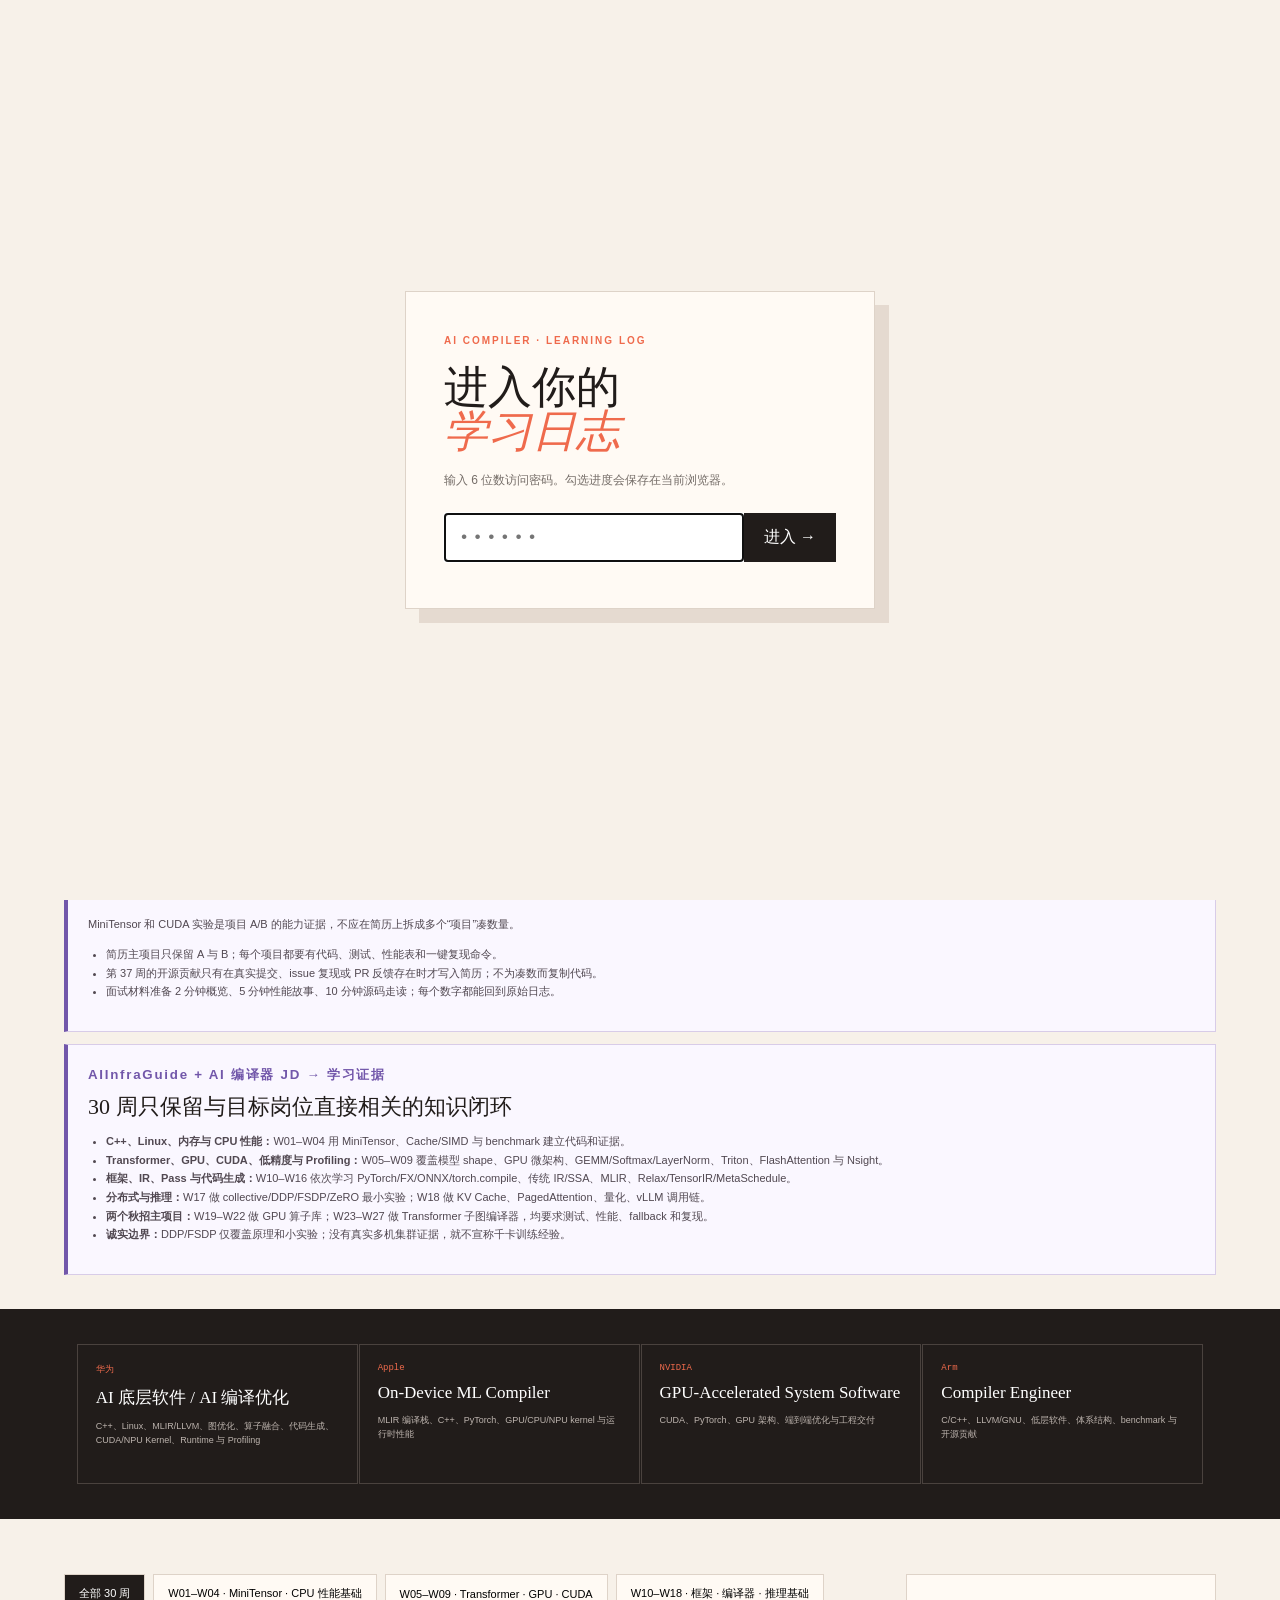
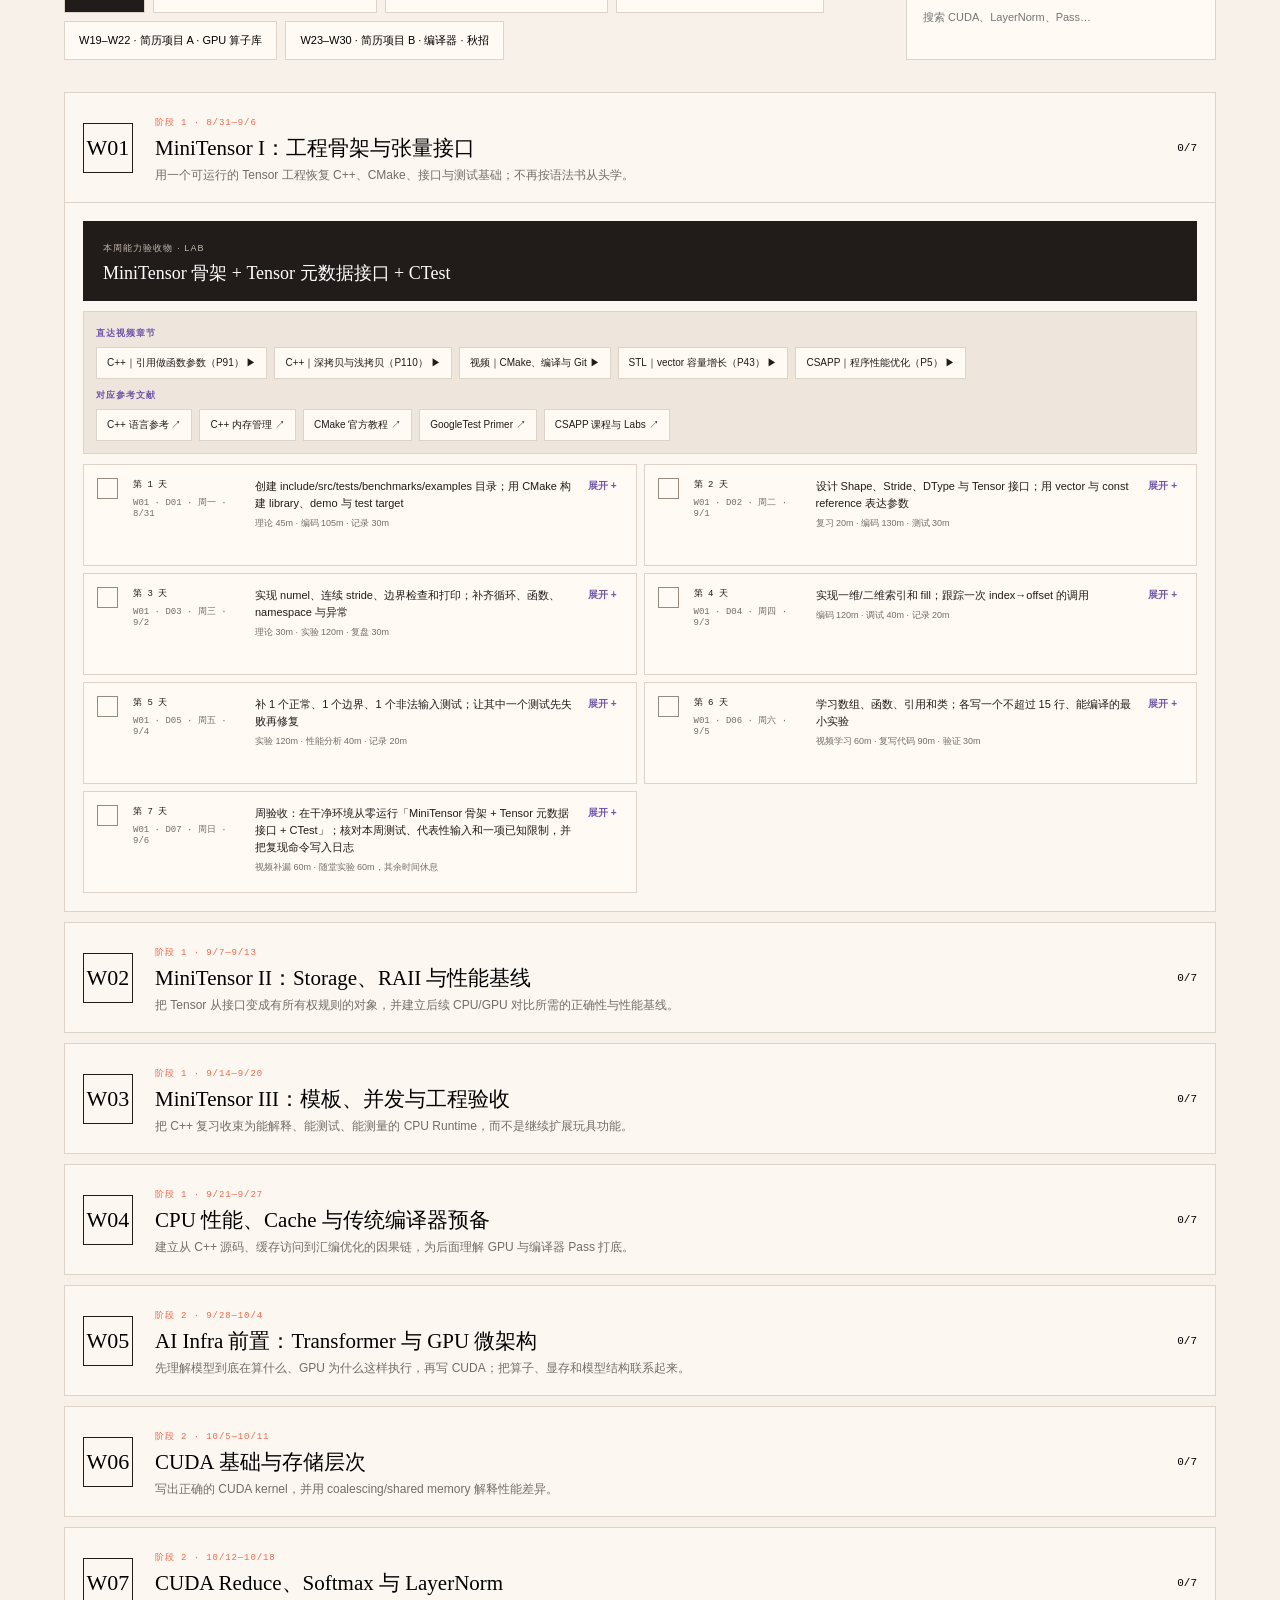
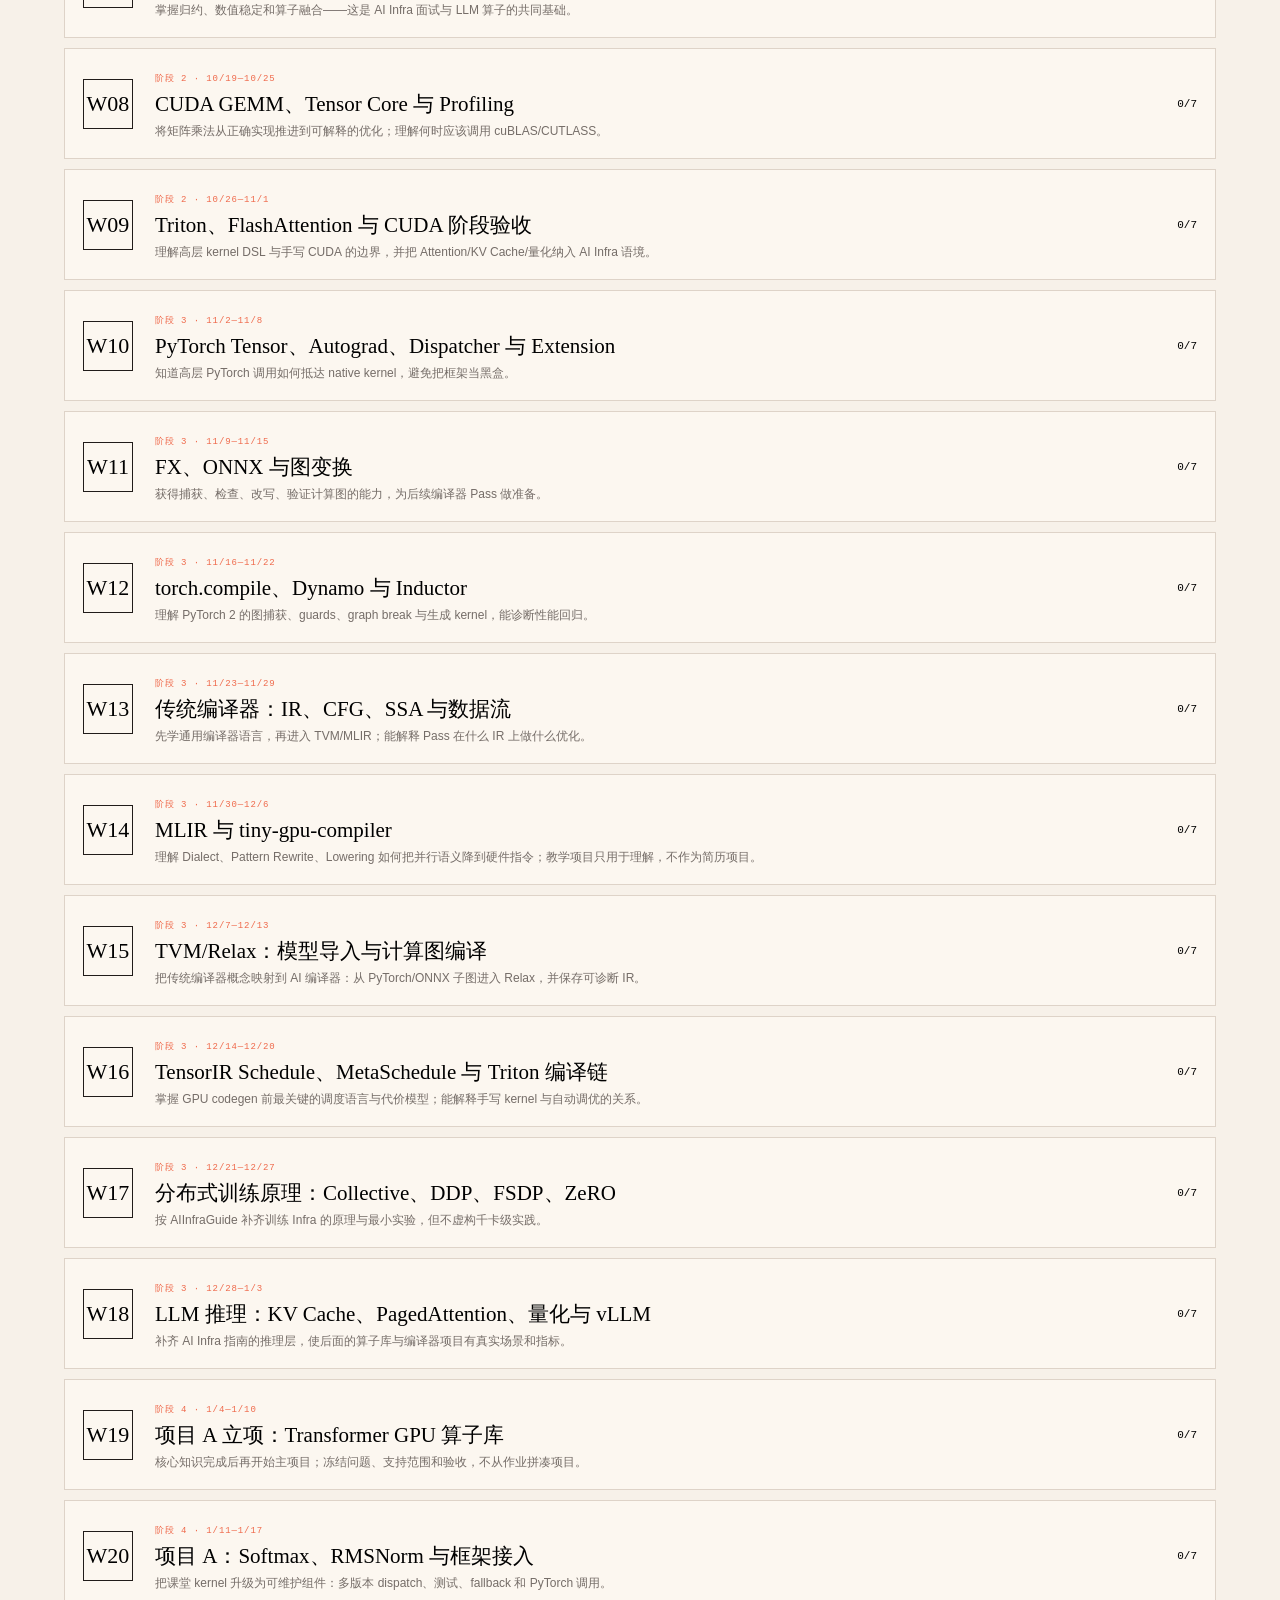
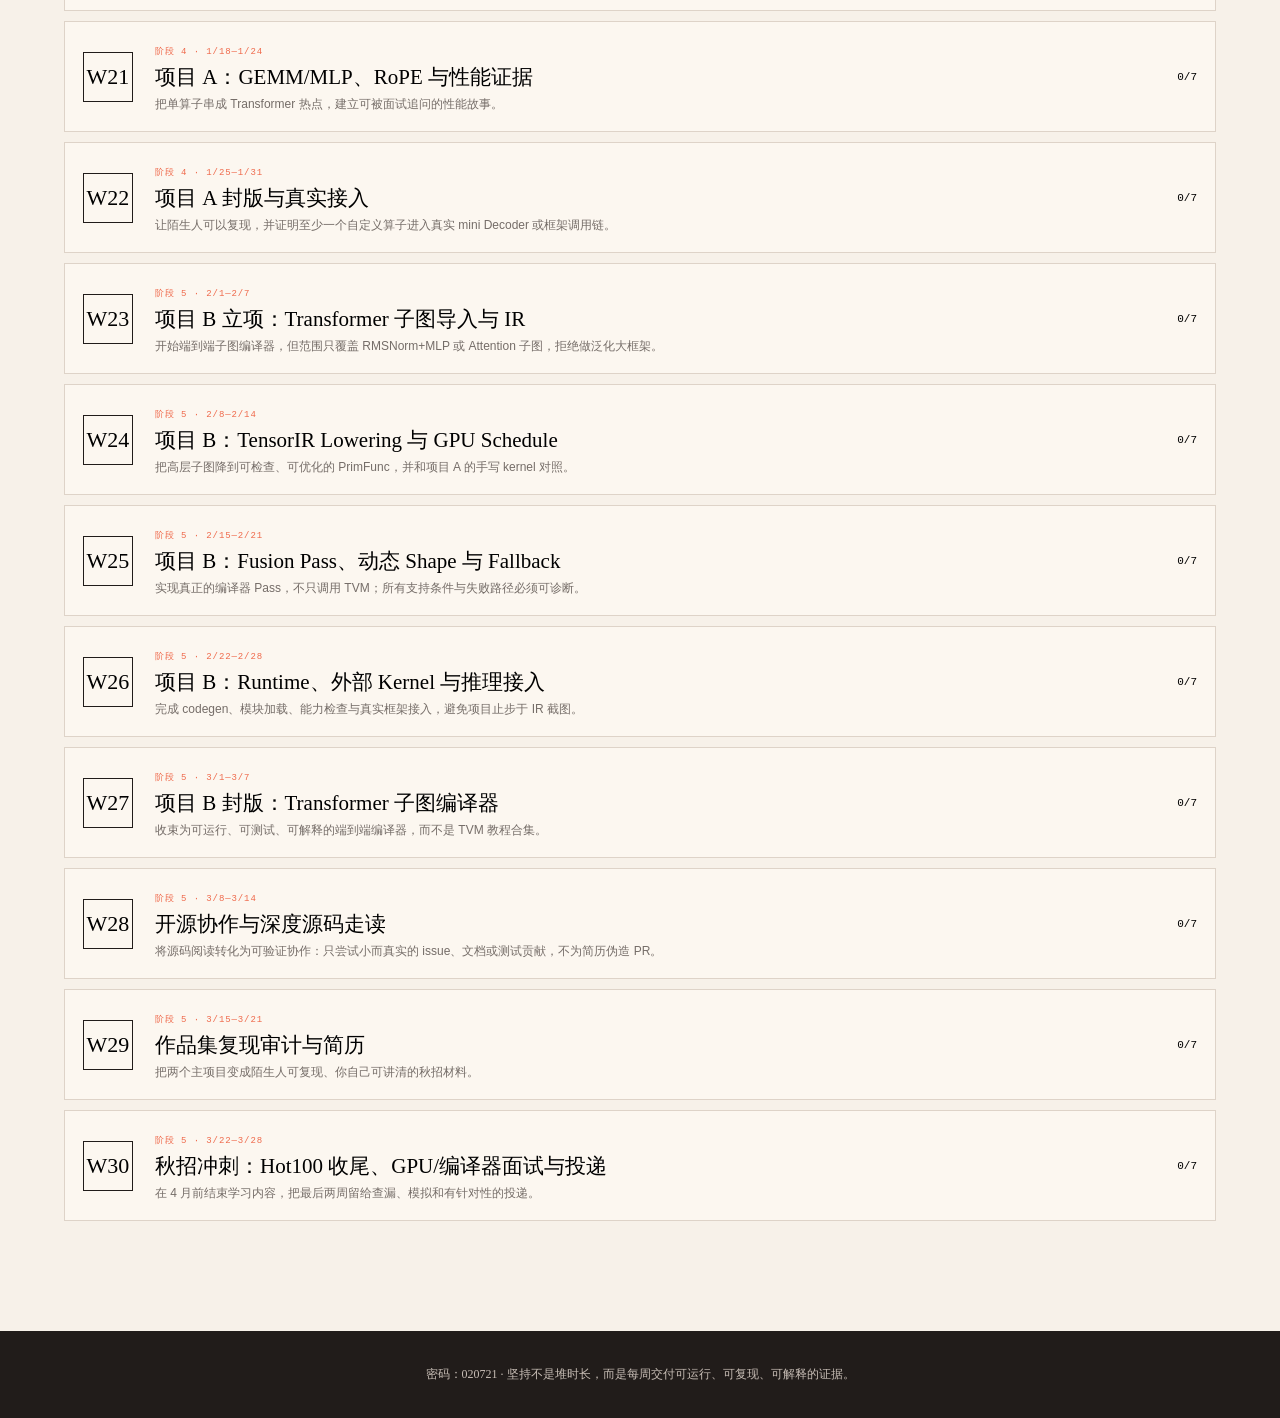
==== commit b8fabe87: "Clarify daily numbering and guide sections" ====
--- a/docs/index.html
+++ b/docs/index.html
@@ -1 +1 @@
-<!doctype html><html lang="zh-CN"><head><meta charset="utf-8"><meta name="viewport" content="width=device-width,initial-scale=1"><title>AI 编译器学习日志</title></head><body><script>(async()=>{try{const b="H4sIAAAAAAAACsy9aXMTWbYo+r1/RV5VcKPrYjkleTYU95qpmm6o8gGqqs85r8ORltJ2FpJSJzNl7CZ4IYPnGbDBE2BTDC4oDxSTbXmIOD8FlCnpE3/h9Vpr585BsjHdXf1uRDdl5bD3zrXXWnvN6/j/iKlRozslCx1GIn7iOPwrxKVk+1eBv3YET30TOHG8Q5ZiJ44nZEMSoh2SpsvGV4G00RasD7CrSSkhfxXoVOSrKVUzAkJUTRpy0vgqcFWJGR1fxeROJSoH8UeFklQMRYoH9agUl78KB0787rihGHH5RNM5Ib99t7B2y5xdNlee5jYXrXtPzL17H3cWqkKCeWvZ7P/VHNwqrC6Zg7ePi/TScd3ojssnfteoqapxLRhUklcav4iEw9GwdCwYTEkpWWv8oq2uLSw3HAsGo5IWa/yira1Naqs+Fgwm0oYca/yirqY2Vlt/LBiMK0m58YuYHKuKwk8pGpWTRuMXclutVB2F4dJaKi43flEXqamTpOv/61qr2hXUlb8qyfbGVlWLyVqwVe26DhC8pkc1NR4PtsodUqeiao16QlWNjuutaqz7WkLS2pVkY+hYqxS90q6p6WSssVPSfs8W/OWxqBpXNXZJSV758libmjSCbVJCiXc3NmmKFK8IXFCimqqrbYbw79IfZCVQoUtJPajLmtJ2vTVtGGqyQkmm0sY1eLdRSXbImmKwO9eiaU1XtcaUqiQNWbsuXaMZ2VPHDLnLCMbkqKpJhqImG5NqUr5eaaipaylVV/[base64]/lRljhMVhCkH17+HplQtKuXEN8b6yqTXXZUMG/2bdoUkxJ6401oSOC/X+AWQlK4P7T9gDm8s9s15TYsVQcvsGzQtzuulBICFeluoSvZVVrV6TrlSlNbddkXf+8L2wMA6wTalJFaF2vbJU09l1hfIh9WI135V/[base64]/vF6pG5JxrWR7gIHa1LgPGSJP7JBi6tXGcHWqS8B/QsIXcn0sFqviPCFSn+qiWQTd0NRkuw9LEIyw3TbIyn8hDhCXWuW4F7EPJPZyaM+oEvhZ+e+incAHItUOc6M3aks4AlsasWAGMA/D/0KW5eqYxAFC8FDak1Jc54hfVZPqEmq9zPMQbKE8UWhySpaM31dXhNu0L4nOnTn5lOF6zqNckPiiWqqOVMleJgv/[base64]/l4MR32m4cuyPsbtoVWudJJduRQT2gr3dWu74DbuPX9f5h4xMk3U1rUUPwcvqfMKhLMs1sejBJMg/PbLPV/PpbfHBRZ3loMD0K9TgyqBlhMta+IVV3imkisq4kryiC9K1EtXs75GRXGe+gOdDOYXrmFcm9aynsUPtlDW+KvrJToZgOTosKzzFpG5n9z5xjoWZIF0HK4lJ3X/PMYQvVsbUpHxNBcgb3Y2VtTV+3KiXw/jgZTV1mMWBTCzU2vwSjwWuwrj5pW5ImosRVwFeuSQVOjtAqWWYBEzJZqf4d6lM1FBXL9WHP8VLr+MXCzS2+1sj1Q01dXUuIe56ZbRDjl5xlGypVVfjaUM+ZoMrBJAx5DLcl24QF/CS8r58ETG9Bj9b0q9c80oEPtmppoaeYtz/kzN4SdA/n9yVAmX7U6doOco9WFG7XhmTDUmJH8i+Y5LeIceEL6Jt0bBc50G/tpq2UFur97jeT8MEdKtsYGQRCTG6YHzftwwYw16boMYdC5CtRYCUQNMduA11NdeJ5g9kuoT2XPVBxOe0Syzjn8U0r1fKiZTR7T5ZmQRhw7A2VPZsvt6mqgbwrIMUm2hda6y15phHG6rrvMpOJ5d0cqxk/uuValsbAO9roBdOUW1Klxw7piR12fDYrfa3xX1KUuIKLR3GzqSCTnoRA3JCSf6+ui6U6qoAcP9958a+unVNTIo5WkpVvX8ptqRVXZ3qEsOflrXI3uAfA+wO+6lvLluE97VDyGneF9pULXHYUwnZvU8z945GOghwetqG0IFiMSf8am4Aq/PIuGUMQd75mIG1HGv7hJQXEkpRqFLWNFUry26/iNZVV1fV+BmiCxiABf8nIccU6feOFtUAB92X18i+ti9gHUvEgRKBrUIfMA7KGPvfL11grXuBNmyq65kEzGxazM5G312N6M7YXQVbkpex1roMNhrx0lq3veUgQDDtr/wj1bUkeDANo8KlnriPIC7Q7CPDAB2jsQuHYscjPkuPNFZxi5Yux9uIp/PD7oDVo82eIxh9tGPDBXZ0/frv7HHcrIyMHOVHTijJhNT1+1BFuDJc06Z9KbALkXpgb5X1cA3tX5rxB1mTvUIP+WbKqjnA3oHe/AK/bSqk4VDGqWBrvgxeIB99eN+udxQh8tv4TrpPmXrD1aiyemZnXPCLWFW0tjXmvhtVY/7lcPkuFonWOhqnGK6sFU6pSV2NS3qFw2FAkm+Lq1fpPJeS3Vc7ZE12z5GyxQcyCoc4Q2hobWut9zMEnw3sOtp21OR5RTd8XJapan7ZpDH0P5QE+PWkpHEsruhGEH1uDK+d0YS4cs1RuN3XPebZT4nytqLRcLD8DigaLi+Wx+qjUbnezXkJz3xOL/cS6ZQ4UO52P+39GKYvRFz6AvxdRlYoo0K01tdHI2UQlL7QQQvaVQZ4LSHFS9ffiNqDHDuqeDVBW9HYV/dgpjzXeK1+bcBNJbVAJV6sqtl/Nf9vq00t9a31VfVtJbouDmV0aGq6vQPYeCIVlw35tOQxuLmONcTqUoNmWRs7A6ib23xSgZC6L4BPO6XJ12xabHTJGY0hISSE3e5N1CUZxPG4qXL2l/mOPaCvj1RFwpwtoG/aMy0xEVwtsiG5MaXJyA4czBDDlXVluIczTtpRMnzrLa9rlLIK0DUSstGhxr5RQYRmX9vgJbySL5akhoZYiaejro0rurWRmoZa6RNsqmZ/weCTh97131WCyqLq8ilJi1VUXkmqV+NyrB1/XvOdLdXujUSZuvaQTIXiCGquuye75gZK9YFo0NbWFpZbPW+zk82z3nIa/b4HXG2spkYK/10HnHsZKUc/ZQNXV1dFq+o/rZt6l572c/19T5jSc8U7UlxxmLMmxyXwThwrFfHYamvC1fU14U9iWMkcja1yG5iJbc058P5ef+BY6alAQQ84LYdQnVwbida55gSh5XfHRYpPOS5SDA2Yg0/87nhM6RSicUnXvwq4pP2AoMS8F04cZzrkieOABvY7zGkdgJCZU99eaD53/sxF4b/fCefPNF385tw3Xwvnv/36uAhvnDjeETlR2Js3+57kdhbzc73HW7UTx+XECXeAzXFRTsAKIyeOp04Udu+YfU+EWiG3M2ZNrxdW94r3Vs21/vxiz4fMDXNkt5gZggG3nua253J7982VGXNh2dy5Yw6NWW8mCs8GzdnlD5kbx8XUieOgyuFHpZOAuGdVLRE4cRyPB9flc/A7IEAM0leBlKTrV1UtFqBTJKHG5K8CyXRC1pRoQEhIXXE52W50fBWoDQh4wnao8ZisfRV4n3nk+18A1cM2NZrWTxwnvYzBQnjff/u4yC4dF2GZPgiD2hVwrfEMXjhhQ1Xk+yLGlM4Tv8MQKVmzXzfUVOCEe5cxuCTgnQNiRAInmk7ZY+K/rh3FrWo94d3UVmcJMLF7DjvCw54GFg+Wx8uwmJAYCYfsV90Lk+CrFHzYUFMn8aeo2MO34o2UrIEAQwMdoUXgbZE++8TvbDy1hwUljSCwD+ZGwiHBfPwzYC0Fd8FfESG38Ty/mjHH+3Mb2eLSZn5+VTgqhAXrlyVzO2NtTZpjE7mdBY7bYU/QGMdtjBMrh+FhwPBcdlyIhCK1grn5WqgXrIVBa+GFObgOF+vwYhVcNLemP27Pmauj1uCk4J7GurtpTt7Kz/Vaixvm3s38wyeFtf4PmZ7cxuPcxnNzYs18PJYfX+dfkNsYzz8bsUbmrfuT1t3ZD5kbp6VuIRwSCm/emX2D5uC7XPan/GJPcW7CuvnK3JmmcYW6kFB8NPNxe9TsH2PL+INqhCGyJ8RuzTMYNQm5rXEhHIF1v89MhXH9+MrH7VH2zEl8JvI+M1Xl3LYJtQSZIHghsM/eUQQeMQGOvGhPdGPLSaWdsIVu+ZAS75rvfmUfFoKdz2Wz5vCSPSJqDWwucztjPhux7j0RXMwDFYLTyDeJdcTw704pnpa/CsAOB0P1waowIDQNZmOtTbwlaMvMAUT49g83tfueR1ODl9LJj04j4N8nkcvgMDg7LoVPiI5yD09kl7zMzZpcyL9+JJz67nTTh0zPealb1r5RtcSHTE+zpOvvM0/dH8lXm5AUvlR2ptHCwEGJK4IngE2DKfYEcfmP23OhSKguEgaKNO/PWaM9uY0xa2bNXOy37r0tTu993B4tZEatmTVrbcK8tZzbepzLzpgTa4W9ycLS6IdMD6cB+rvw7KfiwHB+rrew1mONrSLOsSl/d1yPakrKOBFVk7ohnG663PTVNba8xv+8RhAMNIYrArbz6wdZvoIXMP4z0Bi4oCSVy3JSVzXhHBDsuyf55ZHi82Xrwdvcxri5vVgcmLDGn5gTPwUqAu2qFA80BvJTy7mNDFErrTo/[base64]/pJkEAEpcadUkrftvOyl3ydG0IbXGARLwvmBIWrtsCLmN8eKdXVh136v8q2ygIqB3SCl4Sjc0JQZ/xIBCP2R64CCPw7iFntHC658Ku5v56dFARcB8/Nq6O5DLvjV/WrdmxnMb4wKu11ydy20OfdwezWWfmBPDxIOLU7OFtTXz9ijNSj/[base64]/LZFYHvAwHc+iljPXxi3h61hu6YY+sft+cLS0+KO5Pm7vP8+BoQ7cCONQ3UC4HdqFgKSEs3zI0NPkluI5PPvhZzW6P57Ov860fm9rR5e1RoU+JxGPHdw8LG89xGxvplSUAvy/v+22pbmy7jzhTWb+anlgEgS0+EMHB/a+Unc2PjQ6YHf9FC7V/F+w+sV9MkmhLpwQyrP5t9b3MbK0TKjCT7BmmLzf6x3N6q+XgM1kuiwPR6Ptvr/jpzezo/tWzeHs2/zH7cnjcne83+WRottzFWeNtX2BsQwjUCcbXCzR3CP0CshYy5PmGuPig+HwU08vEmINg/KEnjt6XZ6xX7M8hIeQYJHPKSoWpSO2DDxaZz52Bjrcyzws0d4GZbew6TtIaHbWTMZccJH82JGWtw0loYsoYy8O/9m4VnvebgLFDf2mbh5RKIK5tvzexW/sWIOTkOyHeq+Tvx6+bvBHNt01qbsoYyxYUMgHDlp/zSqpV55luAj2Gy1YqQXCAcFZKS0imLhhKXYzCwkJCMRDouHBWaLklJRNKHW+ZAf2F13dyZdrHOMkDXaWQb6vtuSwtM7d4bNSVrkqFqepntsQdld1zcg1baglfKsVzYDDhiHkxaDwBLrXcvrZF3hdf3P2R68s+y5vAykL/eIWlyTFCvJmVN71BSgpvvIYyAaROdiciGRSJ+m3kYSntaTeuCOfjYursSqAggRIlTIVQZRIFGV/dAu3u3am7DltgQdj5K4NuY29nLTy0zdu5iq/mprGDvIOGS+D0skqOPOb8LlIcMxVpesu7v2c/jCpB9mYP9xb4xmBkRtjgwbE3tcjZUCifrQW8xswhkjT8Lb0bMzPbH7XnidsXno4W1nsKbXmtrsrDzCzyz+ZZEFEE3Yo2NCbVT/hsVAN8laLekDO3/SYdCVVG2NPpx+cQJobD6s4BQN/te5rZemFvT5ssbdIrDZz3uzU/2s92A4xD2A0FIe+Lwa022j0yKf1B1mcYtu2vEsM3BF+bkGHDxG7/kf94iZkZc0HUQ+HbXoRlY3/yWuTon2FNflbREOvUh01McGDMfj1m/LFnT6wAcJCahuSYE425nzMk1JDfxu5OXpCRQ/ODbYmaReH3h7TCcMIN3hbQuB6U2MDW1abIsAFsA7jpiLW6a84ugMCF/BunhUW9x5lfQq7Yn/Nw04uGm/xeS8UFcuGofLgxsmLAdTqHNt+bELWBdTHQdtabeetnwqaNHBQDV5qI19da6/zC3sVW4uUNISycT7Tv/uzgwAXwAdvtiOmkoCZmEdpLk89ln+eyKNfSz+XI6P/6z2ffOHH5YuLmzv6zaGaoMw5pfzZsPRvKr98yVSeGokF/NWDN38lt7IC+/XBSOChfPNJ2+cOZgvuvA/YAt69BkKdaSUtW4/ZRrd0p27oD9gdu0qspEzM9zaQ9scWYrtzNdzMyZGxtg0bIlUi58MikM1VPkfJyH2RyymJk0+27mXy8ShADFUTgyN/es2ytAqW9W8zc2QXh9t1qcGTQz20BRSIUcivAWKsJmz4K18sgcmyisgg1BaJPiuowsSfmbpl38abw4+/PfIM3OThRFYM85FTfXhIAlLv2Sy77N7S1ZPWuAY32/mJuvhFZJl8HK6BGB1/u5KjK/ZY7ezW1ssQs2w+OsWpBiMRGOCTi8URZyfykTAvpnibUIJKGXZ03suDE3QVuzhgC5xOZuo0NNCubEjULmppnZNtc2izuTODmoA/nsfXNtU8zPb4DM4QMmju0DKYw8OkRCf2Fp1BzsN+/fg4Nz821hadThh4Wn/fn5uwR3Lu/mthet23BQWmtThd2bbglETEmaFI/LAIah/NCgubCc2xjKbTwXbE4/ArNk3xb2HpKWWHjaY/YNFvZ2rJc3AG57cGybw4tgk4xC0mUQbJGSQdw4qSTbdVAO5NZ0u3hRjsuSLoOHSCetK5cdL86/5WqiNf0ajhugVYbyQLIP3jJ5AjUU+MNmFYQ5haVlYELvfs0/fFKcnTQHYSNyGyO5jUxx5q21+qZ4b7X4aMbPl6s+xZf//yTzg3hyrcOTgT0SEEDHl6IdeFLmthfz2Yfc3Fd81Gs+HnD4Mcm2YEQErmxtTaJlvCe/fcdcmWHm8sF16+VAfvtubnvGHL0LODC/aD1YKN7ZBW6ysWVOjhfvP8pP9hee/SSAbAw2QntCAUw6AggrW9M+jhyFNYqXzl04LZi7qyTqgp3g6NH3/bdpSrKxFO/supiwC244ghdsrru6koh5b8alVl2UdF1OtMa7RbgSU6O6+EOoOpiSNUTWZFQuw1pxIgF4zIdMz+XzJxHHnuR2Forz/fC1P28V7702X2aKN5etzDNUBEfNwXsEwA+ZHvR0yTHBkYeAIjeemqs7+Ttvi48GAxWB4LchMfhtFZx6A8/N4WVz8lZxYMIcvQuTDfZbU8DxCCycR/t2N7exAkzz3EXAgLNfIz8jI8wbHOLBpLkOu2T2v8plM7nNQYcaON/snwXbwvaM2TcomoP36K9iz5g53s93CbgLHtdwzOBA5uSotfgO5Kz7N8ibYi0MgSFpcrSQuWfde+twyhJYfNwetYZeWBMTKNUJ4G8SuKBGQLIG7xLjYaLsKTWRUuKyJpzpSsVVTdZAH8v3PRMYEFE+3jUH183+vkLPFLxuQzM/15vbyJiPmf2Os0IOYgHcG9GOuKzrgtk/a71C9XztNVpyQCg0hxeLmYfIV+BnMZMxR+/CgTnTV1jLfsgMn0m2K0lZxpNN4mv9kBmhzRFha/IvFgvDN9AikrWV9CFzYd28n8kv9ljjz8zBt7Br86QboF3ZJ8IIxDHJOAlfDLJV83f8OATZF1mgeXuUaa9Mc833PbPuL4GBqn8WjBDoVvDzxFoPT/yXUJ2L00VKjKQu8bPpnHAu2aZJgjk0lt9Z/bg9dxmQCYaSybCEH7q7SueFi931DRKfspaXzAcjgCBb0+bCcn71HuHxh0wPcTCG14W9WWvxnTX0rLA0ypwX/bNouSaAc9nImtkF9fL2KI2cz96xHvQWeqbyr7KFN++s+098zO+0DHERmnASqEFwqHR+VziKq6el53+ZKqyuC0cFQ0l2B9tTaYGZaRx+iOA1nO8XYzR0Cx7bemWqm29CeyrdkoBMezDKu3eiJugaAKYpwwMvXrjErPT/9qfvwd6iNp/5kOlpMsASr6jJD5meC+ebkeesjpjvVkGotD8rUBFIaTIY09jqULG3VTWSXMytp2Bx+9P3Ah1e5qMHxWmw4Fy6QAIEiIEM/U+pGrz4h5Nw63wExljrBfjPuu0KCTmhat1AP5MPzMlJc23bnLwFzyIrKc5NFu5NwM/JQWQ3wKvhbZhKMCduWdM/ebX/ZaG5+7IKuYCkfBPdCt6tBEUfTXskodFHArIsDsBPBkXx3/70vchBJ1443wyMCAVGgUEK8dgFrbPnv20G+ckB0Mq9wjDo5zA6iXOtkhHtEHX5v9JoTrWmNs2JGaD9uV5+zhCbchAK7qFs6YYisIz+PnNlBtD5/[base64]/mQZBiMeEo01ZcotVR4Rsd4mIEa/A5nZ82qwRDCb3bIsVildE0N1DbL7NrLrm95HnXWcdfsw+8tJ9pQqSQiBIPUw9EJBqgOfQxWDOL5npvbmOcrI25vfvW8OO/yY8dqm6IVGlG4AZBAqAQl9LJaAdiLMKVKaToBoEtiKutUpyBVNTkdkU3ZE1EV4uUNGwgk0kUUHVo09wFDu3sB0isUvIK2Ora4koU1TOBBSh5WOLSamH1cfHnl+YwqF3MoQvUAYGPaUMWolJKalXiitHt0FuyMxqlx9znJo2SHxq0Fn4h8hZc24wfy4UXUJ5RzXR/urkKzBwD6ZiROK6qKXiTrHgctjA0qetuEZRZUteyIAEjYIB1bAOfoMAgG6sudesQBSuA+/[base64]/QIGP/tFZsDExDZ9iHToyZBDeGfQtqomdkmK1egIuAO/fhBjrepWgxc8yldieOU7VIiIYmtsiGBSo3wNp/eyO1MmwMT5votwcsQQfhGbkJE7NNqzcdzbMV6OuF8GNeWbAd483cCkQiY8ucmrIUtEufIbOcYuLyE7ozHJUgGKohrQtYCbt/p1/YaQMlFUdGOGUDuQChmQwzkOjRvWQ96zMfPRPjP+gRbjq0gc2Ay9doHdGvwLh2nZt9bcoGBRj+8hxa88dzG42LPGDFdwMyJn8zdXnJtOiM6CGjDytn+IMNbGoJbHYUOJRaTk/SZ4Uj9+8yd+nBDhGnvPq5FlgkmzNlCwhwtFrAoGk2npGS02y2fgkbPFPaVwsArc/0WWPiWNkv4UV0JP/qnEs2B3KfWx32+PnPhglfoQ0A2a2qbEoej1ZGf1vvzD38uzrzJbc5ACE52nJg0cxKOL0O82uC6OxyJrHOAxajg5namrXtvza2pwtoTCk8QoumT55suiae+u3y+6dIlH/+h0wtWKBxFiVg8eTZca5tVjgqaqmIkr2ANPzFvDfsYUbucSLTgmeoCIV7EcUsZOd6zebhLMq0P2hOV0UBxdSBOXhC/Ef8E7kUEG6pweKreHnXoiWsyaB/34ZEtFQl6SonDGOgCuX+zsARCrPP5RGsfMj1nm6siQv71mjm86AprwS0kxpDfemrdB/MU7vSZTjkJZu+vQWm7BBPa4EMXKG5EebcF+gT4B9qRRm6/ACjJZJEn5kCIAgIGl2sAUA79+kQSvtHcp1u8/4BMb9b0azMzxmJvkM35wOg2pAlxVYqhwxLVW5LBEBYYOCPF45AgYBvsCOmAHQk/XLjQJBTe3Spm5kCUuL/kB2e+7xlpktzNYA0Pm6s3zZ07oBL2zzIuwce2Ia4LZdwaBG1H/[base64]/3GLCxDYb6STIET5dgINxt8GpauSJgtW5n7h3VohM1q8/wA8n9sTZGIoMa7xUDmxWWqXY47lg+t8joXDtonnf901t56+z0yRCPU+M2Xj8t3C4Bj3tZJSTlTm5VtooWaf71PcHHEGjzvbhoayoCNWEbNiI3CZw7Ftldt+4NpkJrg9CrEcE7cwoOsXx3ZTFqBC4dmN/A1msyFpkeJDmKi0epMbgEkPQu0MpBShEwR6BGspMpOVDNyyCH0A2mB/cemNuXHTfJlxxzaZPXNM3qFUpqCajHeT/Qk4JN8w2h4yWJFli8y/[base64]/vVa/hn6IfEntzm5oIyG/WiHnJBAfmHXhStyt2PAKmaGrBGI9jh19KiIZwX/[base64]/RZs+tkraPonQOs6/xsR+ceOBdW/eb14qMZZl4vR/MOQDDQn33m35CYC6X+sDxvlPO/gP4OZG2ucOezf/6Q6fn2m2/+jAED87sQsjz2yGFehfF35u49a2y6MP4OqBQBDn9MbZr94GhgZk2SVOd3gYJu7pjD8zx0I59d8QVrmD1z5kC/+XjAx8nO/lkgGww9dlTAdbG4gtE+FwODtEdZB5NzZ0trskWT42kGDjWZ7GrBRCNR7oIyDC2QExkvvavJVzXFkO3jxIFvW1cLPFZG9jr7Z+FrTUp1iN+oMVnEPy+osTSzVundiVY1rkRbDE1CexWZd83RzWLfGEhMwyASWPN71tgjAOBKlhLZrI2+/GQ/g/7koPVqmqy1+PFqimJhWRl45a+Icpi01aIk21QeJqskWYoDRjYBH8htZAoDr8nqCmG+mR7BiahNJ/V0CsAD0dEUFo2amt8fefbPAu09SwBan2CO7c23xLIIIo77Mcm8iW4XpcO+TqnJzuDJb4IX5fPfAaPIrwzlsu8ErDFxVdFltv9uyHHzODLHcRavsLbJrHV4sfDuFn0zgHl1JZ+9KcqdUpwDp/[base64]/U8iwMzjEwncIJPwrhvTggo+lXy8UBtw2LvdNCblNYSQuuxHaneu7H8HtbaOXsgXY5CeF9cszlZg1Hguy9MhIXAQ3OrW8vu44uG4BgJuSqJNheXsKX4pReWKEy6ewFrk2JEvrj2f/OnFwDxxryePJZAXiXX1mZHubCcikmbijBgZlmJ6etogosdpcfozY3Kry7JXjh/19pJXoF01qBpgf7zcEXzAIjS+3IJ4tP7xZ2QP+g1fBAMSBAuSsVl5QkQ2uBeAxhjTm/C6sg+LtC0VCfwquOM42JkjrIFnJbmxwFr/BdikvJ7d4vvLnLQ60EF1SZwIZxUSBH7kDiVeHZDXPtoeABMYuKLQ6MWXfXCcaMgyH7KozeNOdfg3cTA7FAeCJfor3PDC0xYZNUJpDRCP7Eta1XLLvTxYZpW1CU45YEHhJRXHrzITPs3Qs30Vjjt1FGGPmbbuhFJBu93LjCpfaDxCev0+9fQEwHsaoah1P5wiM/bs/ZoZHgArzU5AmQ9ESJmStPi5m5/NQyf7mwtlJYzpA/ltVduPz9BfHC+XMXAQftBAYmQi0sk/lAOHdRyG0Mg76Pv8lK7+Nb7si/9/23T539+n3/bVieuT7B5vcHfTFYaC1Qp01UNC9o2eVoW3vZ67ouMb3bdRDgGH4u5V4ZBgXoSlSwbVkERmtqrdg3xpNlL12CEIBUhyKQQPUh0wOpMzG5TSje2S0NSAW0dZ2eHskLPd0gHmEmpxN+PDRmTUz6bPyUU0X5AWS1JW0Pva64Nq/o5P6ywtJy/jGTLczJF4LSJmLoALy7PpFfHiElkBRK685YbmcBVkWmeBdMkHVlBYKLOTQGIQ0gYGNSoAtMpM+BPNk/K1QJlKBpTswUB1CVXO+307nhCkkLoHNduoRBh0Mj5rsnzAkJcOYJX9xmVVzIQGj+6k0nrWzwbm77OYtAcIEbFuYFN63NWvkptzsikmAG3MzW/Uhn8wGex7IySx2gLsrAPBST+1sg3F9PaySDYnQk8Xse6lVYu0/+R5BtkXnYCpD9g4haQLKjOCOw12V/MSd7CwPPi5kb5uQg94f5WVVNOU71T6eig9hTtYs/[base64]/D5zJ8J1NtBhVt+QF9l6gFJIJbwKws5a1g5vZQDBVFwbuCKu1S5owOiQe0tJlQLu2Al1eBUwC9r+UaZq8kie3zt/dX35JQtvAiUKPQpMA/UCmUlYKz8Bg+KsCSRQ+FQbZmCizUyaL2/YItdFLitCqY+XN2gLeaQrnQIQL4vR/AySpbgNcHAcHKh97hQgSwqJ/H3/baAKyGBBWoM/lpeskYcUQ+5kXpUODOfXwkNz9QGLL58zB++Bzo5GL3Mwa/VOAD2O3s3f2ATY0smRHcOyH5AtDHbLpzfMvTd+rlftZXv/JMI7iMtVuWIfQEy6KMfBATTHVPe1bajhtTHu2KVQzPHkifqEN/oyipcEanAXMfq4PeeyYIpkl1qZNOd3maTGpgc/JLNWTKyROonJMh7G5h7lff9tfFVgJRJw3cU7u4V3a27vYmeChFmqLCrb5wi/TjUulb/a+rcHru7TA98vI4edu0iWLAi7h/XwKBKUZ22DhltVdAMaKPJZL+gimEzkttZa48uUOG/rZH7l/vL3F5ywH5hgYg3qHlDAIoLYremUsV2VUxYhngVTzZDOZyBXerQP6ff7CwzU1vRsfnkEgqemeiD7EeOLgELG18xHN5lBqI9Z0AVIPABWx6Lr2eYDmrCdt41U+BJZpYRzFx0jNN8h0Wc4csxCzIJmJy0Q/IAOY5IhQV1NLgRSyj5bmhcc3CJE5h+yhbvjJQTr7qa1NEhGNOGgXSm8u2VOjoIZEdmuT8km2ihVskmrYyGrMAyrArK6lN/aw/oFc20aVleK2cj/vv/2ZeRoGk++pghu9oXnLgqUXJzbmSys9ZTkVnrjHn4DYjmQEblCQG2SES5FO2RGTlBe1P5JZz4zu1BxHnSgeIJCBQpvjsntIBcMjQG69r0qTq1SHRhz6ylpipjR+lMu+44o0a0jsigJ5qph3qrh5cL6zdz2DFdY/Pnr6FISbQy/fO4iutlw3UcFIw3ptUKJjMWhaihaC02o+wFuD8Nv4FgtsVY/xI2yOmKzpiTOppNRV5RDa7qtDfFWAZmjUyKp5/L3Fy5hfSwIFk3FFUPUZCwwyjLKMDye/sTTnkXMC61KMkbRcVGVCSCdstAmG9EODP1ypUliwC7Y6r1hS4GKgGefYzKUQxOwFhDIgulkEpcLlAzM7m8ME2qVqdCICA1pPrM7/[base64]/9EgjnQsO4SlABZN26a2xPkJDHHH+Yn+z9uz51S4yCBK51obT/dDBFbl/A//yFf/NbFoEaHvN5UKoRFo7HIKmAvOC6vdWBHlIzmdvoh2m52DnZz7KY5tpTfemauPii8e+PjRRGhsDcP1T0yc7m9JbaLR4XTp5tFWJgIy2KhWd7IhpiiMxUsxsx/sRQ55Gx3qf+BNj2WaoEYioQU97pU64Kuh8soglI8zqKTQfWLx4PtkkEuYboKPZtBncCKb/gh5PQHHfB0M5IwuuopthS5WvQKKxCHj4skvUJ9mYlFiN1yfzplq/HACYg/TRlKAjyEEOJv2NJafmiAXILW2Cpp7VjKC+r88Z/Wmx5rHTJN6ArYmzGColyFomWywmvpJKTSQ+5ZXFVBVhDsTRMcwPDIBkGDpBPmwsPJiYpZ3MDp081ccHEDxZy4lZ8CE1tux9Y/yQhKoHK0KAc0NCKY23ZHWLwUQkqkccUyUGK6Kk6BOe8QB+XxBC4sc9xjBnmKYnMsRJisgukrY+bkCwD9dqY4lXEEwMvNYnOzeKnZFqLfgUCVz86WzfEk8LPdWLmbn34CEXST/fmpl062djlqwISbeWtmHGK5sX7Q+8xCYW82tzEGmu7WONEdUWw+O1F8Pvo+c7/E3u6VqH5TojrQlOWKwYKwOGt8mRiWHb+Gpg93qByWY5rAaizjGErnimRAXuWEgFqjA+YY1DWhUc2XN5BF7bFqE3O95I81t+64y02QqcpaGCJN2lzYsmZBvqY8qHKhWSx9ki2eRfkdpTg/HkVDadieSkBMPyCAXulswQObAdN397/SUtJg1iAvuOuD/NEyHKw0ZZoSmXkKM5rkDcoFJFGAZ/n6sl0pXtQJDHUHJmJQpmebAhUBV1wisE84fWxrli86kSXMovsQi3slsbgXLoyi80ksJooDAxmPHYKde7EG1skXa9bU2/z8sDemlJmuGYl6tosibN3w4cyMrDuCwQLEuCd01p8CzKwPs0iTVIECVw06MkuhBhscxDCChxrKQ+u25udwDi/oyHMIlgfGCZFhUE4XWREpbpAVg3v8jIxPFBNaGg1q5zvOMeZL+U3DN/ILPTwtAND71yVrYYgKUwDJ3Owzdx4h+0XTFCIzyKe2G97ZAiqHAawUKp4+saNisxz1PQ5fm7kRsVDyMxhfbM+Dna8OVadcofBYT9quFDI2bWs+5t4LsDRvZEDBt/EAqgj5zVdhX3me34L2XIyuukSJDDmMjhepzr8YwbxvT+0JUA45Y3JJZq7i2gRBOGj7x6gUNC+ujedVNp+9QyFu5F3zuJExFJ9Z6LPjaKSfs0a2zYFbZY30YNezCw9hVPzFs6eEo66ah1SQC7Kos3fMrTtUxdfF5/wDiAi8i2dPMdcHr2rkEn19Ab0pTTXUqBovw+DImA2e9kGIBSnef0BX+IezJKiNcfpwns3KirY1NZ9zhfu5PNTo2MWwXEJrHiDNoxlpZF43yq7WycoGis01IZE5E22VmqWM2hq4CCk0IhTBEJi3qW8wv/XMzvmkk8eXgwjgh4hs+yNLPxgQiExzom1oAmQZfojWp34gQKzY5AJ8SWVfpvfpuFesvC9VqwErBdrPKK4JuSKgG7ec2jEIlK0j+hKV3EUfKV+AVyojA7Tgg5FP+81PzzolHJk7l+d702dFVQ0asCeh+E5CMjQFjMaQfCVCUhYW/uqhQDJIgsAALvqbx5z6Qv/PAY2LyACBMaKzgHKwOAdE9ZXlT9WA8gkVvzMPi0OvSSMyH4+Zg29R24ZyxyUKZMjDnf7JFHMgWwqXsiUoiUubAIZhtg0+avCY2Qtru+Yiz+MxxwYQibfMibV89rU1/Dif7cW6gXPmY2aFFVwEx8uvccoDY6Y3lNhfA9eHI51h4WjpwXQQD3JAyJIORC9gtYQORkQCq00MqBZh2mZJDBxP6Cw1bkEmr11KgRlCWKbuXC+Hg2OwcCeKY9Yg5BDiIQ0y2/pu8eayAClAqETaCMxFFLLysqrbIgXRi23SFVlMQBMkx17ojbQCuYuXWaAgSB8rpMBrcnh43IYDY9aD3hKqbWo+x+sV0JaTwgNkj8kkvooTUPX6YBrlVnOiVIGM50BSaPn0FVPECC2s/kd5fAz+uBf2JtjIyPVSWqLHdOSBJ8o/Tp4BFVOnc6RsALxjVHN2ALnoGDuTqbWMDWYsEu4PgTP7ts3VTYidt0HlSn8mPyDTL21GKbrZomP4Q9nYuv8EwHXneXFglGWBTTyH1DdK2fSzpfDBbOm3JKIDmVakLNPC0/TC+WZWWMop5M3LtDksyxybpo3LbfxKWWeOAJa/uYIy7Cir2j2xVnj0gsoxFPZ2oNyJnTJmTffltkb8VvbzzXSmOyKSnlYMsG6xt/zpzwcAFrI1fVBNxFN+OKsp2X8AaOlk2dxC5zPB4YWegg3zwQhPF5ZTSlxtT9sBghCdAN/iqHmlGiWrJmDnA3pzxMuk21EaIKklgYqAnXbqy69mlQZK1Dsn1LQ059n/eaza6ny/U1J78C4dYJSnzvOnndKCiqQf/frM+e/ES1eVr89/J3CAUDg6jNQzxxIP7WRxfyVXBJnTksBOhrU5DydNomkI6lrbhGKx5HhAHu94+Q8UrHjRah444S5365jFefYhWM5sudV87MiwTsI6C0fFkoQsttwO6rVjQDEID4vLsXLl/bPQvwcSa2zVhpyzIiNAIpuVKXBL+plM5LBM5h+lhQNZSk0Z9YxSIXlMhV/yKaz+XJwdzU89zG2BrANFkVkdRXBuAtOZGeeFJaCFgy+hDOMKWLgGGiZsCyEgKcpaXIP+lE7WGa4MAX8h1MZWG0dhRzw5mAcwHF4pltRfQ26nGB0di9O2MIuJ7U1FvxUkBKQ0FWzA7Lom6+m4oYuwGNHPeVw6eylNF3pfgkEC/QrmPBjCSccgxz04Y9BPQ3RTmmxKYOcKiRuWJLZ7bBXuzczf2ARhn8Wwzea2IKKZa85co7NDbnt4uisLxnbnARLsPRsJEp6t63EJSW0+wz1nHA48jcZ6M0IuexF8LFMPRe/auYnDNt6ROQc4DIMulV6Adjubv5oDGaasoQ3dUV04caBWRVXnMV4UIVmcyZpLDwg2TIoiBEHBjJG9T8H2lUyGEkdUJYqyeXamzcG3fowEMGQmQVuaf5BfmaIATsobA8hFkKMQ78DShncQz1HU6oOKmzgB1yCAGyMKgHVk+jWULsHmfA45o9WkhP/UHMx/fgPScDGimoOinnijsrJ2IhagYsdBUSyKHX6ORiEHW/BRV6wTOOqYRWjiOau3wxD1qB0I42S80+tQY3fkNtQa78G696N3zcfPiE/5k2hclQF5aBqZjcpGRuHKnToLpS+L/A9fxMcnAzu4sY605xKuVBJ+5DapOPU9KBjxya381tNARfnwLhYXdHuUx0kFKgLnLgqxdCLljZiClHZwR7vJxw6fEj3Sv+gPnSLdiWos+QxDHFncBiL6PhZO2ffEWtwmE777E/3GIfyOT2JDmcCo8YfmsxGRfz5tKzPKuOxR5T6fyRAYjkhIxi0x4AjFGCXhqqpdgYIxAjSW+hS0WCzTdoawXqQYJpEimFgGso1MAoWCUrcldyIlZB54Q9G4pAdR+q4oJwxuwtZzvkgnMhkx5ysPASP/ghOy/4l4p9+UJA7kRnWl3AjYkB0FxcPG7Sh9O0rDo2xRYQTCGwolhxBAO88YRCc7L0OwI4FYx4Tbo46tHBpMuIOeSIHwsR77tAUlzC7Q5wk5IZv64ZhNafwGv1USv/GPhDgV9lZy2Z8IFbgbTtCjKpp0ysT3+MNz7IIJ+IU8rJzXHnTHN5VE8WBWuCsp+TLGg/K6Pq6yq6jrUXc10vXc4Zi8uADZ48l/gWQFIUywBaVhTJS5wAxevIJBZhLCAliFvNJvxxwRFsTkThtm7OafFsREA/HcOFaDEsI7eSYKzoJh4p4cXaYl2VHghKccj23svT2KUGFJqqwcOCvFhuZkqL4JjG+cauCbj3sZ23JwuX+W5ePZgh0sILvzPrPAd5RpYCJGK2etzLP3mftUkId5JT4Ry/TbEciBfKe+LN85S0mLwGcdTn2Jp7yfdXyMthxEBsiFh4CHc73eKgXkAwMBiIrbXf7+AnpxsYuNK3Xc6ZKIhUPMvb7iUpZHf/sYEMurTCkpOrSPCp7MfExSFI4y2RZkD/[base64]/DqrwQHJ/ySSkNgIAI39kFXzWdjEI7QX5KUAmzi0MzqtyCdg3hYdanHH3gYy7RAK8ZdcOb8iVtFKCTCb2ZisWAsXhwwHevpm8OLhZ0danBmDs/b1YBsW5XLV8cLTbHIppVHcHRuIXpSfXN/IWEmuqak6BVoPHhU8J1e3JrrMjh9ioWxQcUSNZocAoBncjJWelqw99gNd/fZiFxOzoJxYkzS+uZ0k6ZJ3dgxCuugNzVTf09MpDJnwcp68t+/PSWCU0dLSnEXlEF7GN3ywRfwm/QJAr9XrRDikiEno90oUr3CSk1Ujh/6+eJel+TBg22L3GNTs6yn47ffXhBK/WwsDAdUHJdmwQQO+pw+3iA3KySoag2oS6iY2ECBWk8ECnd5J9pGt6jtKaVbPu7HbQnnlWgc9sR6eJV6FVlqopBQ9ARzAScUXQcJjYxcjKF4g4asNyM8H4Wjvi8xxQ1/J3qTejrayiPVMWeCwOQ4MwCUsd25v5khJ+eonI1xqZXVioC9w1aPLkZqd++gSvcQdbM9V7w/W8zOFKdm86v3eHM4spxRm6CS+KXQpzndb0VhBzK5qjLmKrKblzVXcQnMpSDaHRx9HdN5XIC7RLEDeZcxi/dxpOQvTPsyJweL8/2HMUwx2zmUts/2OkaGfXx1nzhjmNhXCmTfnRIoCwe1ZbQNDSwP2JXVC3KBk4nk4gyOBOopDHCQccPt8QdQv8riWY4BKxUBDnlvu1te05N7W/PZO4XVLR4uxW2+5BEiyy9kzLps+KRVeg1aEFREUjg3YrFST7adjqfPcX+aObhYnH1ceNsHmcT4GKxwbBhMXHd6yCzOLGEU9U1HK5lG3vffpoO9nAnH7FvmOZsYCR86Krh1L+pAy4zo4/3mxK9Ca5pKQlOGBBrWSeLzYxqMR+YslyHLtvvzbhWkKIKAjb1rfAZ+3sGrsPYul72b29qCTA5CKIGdD5C4CqZ+Mu9DpXOPUZ0M70JErBH5nnGSpm0Dnuyxyvu5VNXnyGP/JFo5kD25ak6Z2xlra9Icm8CQx3Hr3UsookhI+Wa9sJb11E6nG6zswM4v1P3TnFgjmZdGgYimiefm+n3wPqxPFDKjJHwB+Sm6jnUDrLsD1tJP4NFDPCm8XsqPrrLoS7s4Qm77ORYa8qcR2zU81qA/[base64]/tjIjnbEE+HEApdQINp3QvxkfsrzaFtwRy2s03c7hejsapp0HQSZR73WwkMR8qhm+3jvCCJtIM2+QcCXvVVrajO3MWxtbADQft1zir9igSkHX27uEIRdRX7BcUk6LDYBmLObTDKm5TRBtREWetgiv4AFTDyno5nMe9zeRB1iHAqFZY0O5R/vmqNb5GxgXIU2k+Euw4/CWm9hdYvHdRbvoByGdVGLTyEBoTDyhLbJWnhOHdbAB4UOSY7yAHLcMqDE/lnwQVLaBrJ2kh6YrxWSDKDhZgnX8tae+hdQzoEsy2X6yu0smHd6ivP2564uFVaXAOyEpJ5SBxuPsQhQ1nZmz1iDk+7wBI5ruZ1F5mmdWCus/grFKed6889GrJF56/[base64]/IJK7Z6oJ1ifKwKOgtnLclMW74BJc7wLNkuWZf7ECu+AJ+1aZ0zkdKmsGrdh2MorxGl44joQ2mQOAo8lii0QmGfHEdC+UNI/siWILGdojhsEplism5pf+iW/fRfgxFsD2kXqCEhQE2Rtgq06LJgTT3gERwR+0UZ9yPTgPWIP7j0jszoRENugyd5y0pAdITIPsaIPX4HWhgInpAO+Gmb7UwFxQWCvX3nqEsG4fOYRwagKsd2Gh/VGnNos7M2X8CivpetfS1IHsasal5WLmIjZ/6s5uPVxe+4PqhEOhQRr6q25vkvd2kQny85ub2UNTxczt12y18KyUC1YC2AShf25/5A6QdpFnEehXPpCxpyEzkPmreX89Gw+O2s9fGKhZ5sq5eDJO1S8DWZpyNSY66VpfKyNrZBYGjOWHhX+eJqVtSffNLK6x7AzODQtvCx7+zEWpISDyqje6d2MlKb+KEeN4H9JJfuUgB5IoK9rINRQJL9zV0ql4kqUFPky7I19ATIJ1jgZvf3MBg9Lvr9H4dvm/CJ6BF9BzCV3a/EuCaLdGic/u2Pd37Mr1JJbl0tqZaqIiOQxxEJevNiUoz+SalcR+ONpqEBF9MXAC5Gcm2T1IhGMNonSYcu0hrARCne/+GgGKHUTmxfPz1gLmeKLmeKjW9QzNp/tFa3FWyIobUvL4ulmgUABHIm+r3/W05rM1ezK0zkCzDEbfay97OBtc7C/[base64]/9zvs6OYkeS1BzrcmJYECAz+EoB7aD6FqTF2Nq1qgMfCF3FYrVUeRb7Lx3Jaw/36HNAXjfne6yTNWDY7V4BmrVqqvkt1jkW0f3nf8mf/9zs4+LllgOASDhuvdg1ZF62ujte5B3WX6hCZ7je48RGfABhgwEnEPWCfXRqJ1+w54smS1dFa4h41UwbBVIfewkeqGmro63CMpGpVTBrT5bo5LSVTMWCbjHKXBU+IVpUlSpS+yrBZne4WwYCvSGAfpKiBAJwIfisqRUNsCuxbvKAXIUYQQCSFYcAcie4UIWkMoChz1O/+AFKKABTJKi9uxrBo8eahCtfn4obsnu280a2Iyt/WYfPm8wrI5Nm323bTtUKOuYp7orcPKQlTJGj5q2f/J7NxzZeiRcMijxqgIixNRzhrGMDOcZyxiFrmNO8BBnvUXHwH4IPkNdGtYh12WmJV/cpcPIS2NtopsiCV7ky1mhnIbI9bdTXqMprBrhzLVUKhCPLg1AwVMN9+yswOfL85NmIs3aDoY3Cb9i0ykARbwn9egP7IMosipo0c/7iyY29OQjg0dDXbA2zFB/bIHmxvCH7chziatwcMdhpHSG0Xx6tWrleDxgP/DQSl2KjFZFU9+H5aN6nC4ta7qP8T/nfqqIYzE4p3KeveSOvUCc33TR3/DVOFw6B+YKxwOeSZjO7OzcOqCdEXmtW7wsFeMz5jlh++NH+Ufz9RHRM/4ly6f/7izwAocsuIB2IkdPqW66vO+pPmH6nDYqPtzO3xJdZUXapeamps/7ixQfV3i0HYTw8Hmms+b6OKfqrvDF+v+1AYT1QDPcaMCxOfsLABPpAjov2OC82eqw+FUnfwjm6CiZHjQc5ZH7Gpfg821/8AEtZ4JWDVXrFbwcWfhIpf/LkWlJG7L503VDfh1ta6jHndlH+zCLt+8BfwD0HipTTyV8TzsXD/+ubo7fLXuu4R4wDwovZp9L8C1vc2iKw47QesfcILEfhPY2XYkAVAazeoDa3DmM+aovvhd7cnEmZr0PnP4moxR+ztEh8+Y5Op/VEfCel13vehDX+bI/LizwIQaEhNg4yOft/Hft1V3h8/U/ddl2PiI51ucSexuBDD+Z5K7Z/yq8rCy3bK85RQ3pXzGRJ3nq8PhdF3r+f025M+ss/Nfu1mHoM8YvKG6ujucqGv7bp/BeS+LylDZZNzDzpOqr+4O19bVnPzEPE4/qM9hJ1XV4XCs7tKFfQZ3d0L5HNaRqI6Ef6gLa34k5QO767Jyefaww58GkHTXVXXus2rP4ENj+RdrnzF4Uka2l4wcZvBJMIexqoWIq8HLWOXtM+ZLN1WHw6fr/nj2EPPhTM3fBVGlzL/KmoP3PofuItXd4Y66P4YPx5+oANxnjP/d5epI+Eqd1rTP+JinVbaM0GFn+HPbv33/7x1n/vgf+9GCZ2CBKQqZ+9bNV58xi5pAFtvctS/2IvyhivTlNAQMS3HBenqDLIOHnUSvqw6H/1SnXfR+CjaK2Fk4Ce0CdOCt9Z/HWzvC1d3hP9Z9nQDeWl9uaOw8gcWzdENLR400NOYdbP5c6dMzkU/4ZDOd5yW2Qbr9R4YPl99uKHXOZDUIY49LLAIcw8QPO9Opr6u7w9/XnU7ug1M4iUPxfU+K95Y/Y3jjm+pw+CSxwn2HZxUyqasOrzF/2Cn+1Kl+9+//fkb6E+Cro++w1ORShUeg0rPmxI1C5mbJPHIS2tXxzGac6qoYTaVEgG8auij61RomAUJ14DIMY/8Bqde0dzRQVwSq9kxRPiXjRRPSFblS1drpL7FDjsPawDcntkNBS9FgVOld6Neq2h6XL8u6gSkoZc7Jdnyisl0xOtKtlYrKLuDIKXylssNIxEv1E6GwtptfHiFholUvXbIupVKVUb0ymkhXyrG0WAUpUq06G65EDYFm79AVOAF2VizSWTIkuB4rk51KTJEQotF0TMJ/ginn3SDBo0QPEU4SFKBgG2DI4QePBltl3Qim7FfLzcBk6VNqIpU2ZKdx/SG/JImvo5Mibcgif/[base64]/JRmTy2wAT22D+CAMw/70mDFZTrXEsF08vg3Zd/sMz1oB/D1ja/DqfuN6alPvh+yHXLqzqVCxpsX2VpTjRyWyTsmk2OkhHu9MOHNe5uNfVrtLJRxqf0W9ThJystQeVWZIpzsKvFF2TE/Hm1L2XnZQfMd+xTsqHs2kP+wDbu9gHO8udJ+FGKnz7Lw8y0I7PRsLB/VVWb5yXpY00Bjc9slreAc9sXjI0zV7We7azaDtu9wOcADZpVFLDyFJTUhqPN0mK64jzj0aHZ+6eORM7ZGm+iNN4SNnao40nD7SUHfkTPWRk/VH6kNBuFTfcKT+9JEzdUdOnj7SdAb+aDh7pKnmyJn6I01nj9TXii5ns1gVDkoKFFHUJHj3ZB0+WQcT1J/EK/VH6uvZBCeb8I+TR+pD+EcD3qo5cvLskfqaI2caYE0nT8L66uuO1Efc86AHQXNLPfuCDEx8+yid/0IgtafS8P8gtgbTvahnt1spFVFoTXBOSjEpEUxIP4r84et/gTEId2oPgztkvtt7Ucw83Eew/Yfh0XSk/lQQRAcExakjDbWuzSd4IXCazuAbNUeaTh9poM0/daQBN78e3hL3G6MGMKMJkaMBLwJynAL8gFuwjgNRw2WFIwvm/8UggO6G+wzjnvjMkfqTZWS+f7ZM6UK2cFVZbDuTbFeSMkULSCgPglgC/hbq5jK/m9t8Wlx6U1bXkeM6hIBquJJWVYXQYGe8oOQON4awF7Ghrj4YCoYjwfpwTai+Plh90LYjbz93UdhHCfIydmDkF+W2MkfyeepqUk4uLHPaeGFWXRZm/5Tjdv/vLtdCbl8O0y6lDSkRrq+pF0vf+9T5WypaHur8dUOo/PmHMiHCHFi5bAiXSIg/lDDULhstttB/4ImB74FZ70AWnKJU/c6EV8D8/oLApMDyuHEYKdALirrDsHNfZ4jCu7X81t4/wM/c53bT6SNNtexMbgrBKQYn+VnkRU1HTp49EJouG7VdNV74tpOCNz5PoXLXnS8hR6zs/3epaXosZctlLqDXHwboLoOpbQ0GxlbeQfWPnSU1RxpOHmk4GcQj7gyedXVwUtTXljks8HA4daTpVAT/OnmkKVT2xRp8sQZuNVThSVQLG3ySy11V+FYTimS1RxpOHWk6K0ZqgjyjGqUdGOyMPdFZ17GGaz55pswCD0IYVvR/X8LrjMcTQRYfhD+8eMBj9g8aow2ewuLeQUlx/fLiQENZHPCayg+a5bSkBpvOnZdaaQYHbAd9PrNr/LMsGh5JAEsLHrTib74/d/pckxhNG3FJ1z3QiJQ/57FBmDdr7zP0U2eldstn7E6vH4ggF86fCn4CRxLxKGws/MePIMig9/FqlVuiBKWg7BzKEj4RKc8nYJJTapKxq0PNE+WPf5I6mA3n29RnkYnYGldbCWHYoQMtrhyDjh0KzE15iAuCbTE5BNqQjSGoIBn9pQIarSYvoWbbTOugT2GxxuEKPlUXe1M3pOgVkf06aML9XoDGlN7wPoqZ50XJzc096/YKk/xcgc+uxZDh12X/PVBMKvMwWwQax12xW+a7JxDIcoip3fk2n5rZ/ax74t1V8+GWOdDP8qLKz5dQopoKobFiAhq9xNXogURV7mk2Z/HFDI+fgAoas8sUYeyeOFLhwy3x8zkSnxADQuz4ZQr+hTjG8tO5uCbjoAdNWfZpe9rm7+yKDqcvnd9nuv35/t91WPDJz30blK5Kmiy4DhJP8x17AUzWEdl/D5q29FE22WkomaGK55IQSqRqIgZMZHPZO/vM6WDHaVlOXUrJZaTyssjkftye29MYiTet9TUkI1JyN6Pm+VHW/B6U3LrTs89iGVZdkNslQ1OTwYNPk7JPs6VSLyzR14CL/Of2Auep5klxvj+/+9jOQxrjWUDm6k/5Z+v5/[base64]/zzAv2s3/Wznm7QcWMeDgxTIQFQIpzE9bCVv7ZGMSz3x51RzYDg6AobZ4ZeO+JuXePd0fiBcCoWgH7HCpwTYHVEJrtSsctvHsIRQ4x4tn+4FHWfunuCkKkB5NmUui/lCHrxN0Ikc1A5yVv34QB56wbXlVIsH5ZwmwoKFAhuKt+i80NNZikwhp9USkUqJOAcd1UqYmm8EZqz5kbT/P3M7R7lJxWeHYjvzAC88zdMHsWyoZyQwO+gS0HYZysZLtElDucmyYrLD0xtyFJrDgwll8YKdztNbdf8kBuSmeGEqMUuI8bSj0lRnnUOAvV903wF0hHS/AcAWgxtbolVNckWAZCfrFHCIfoJ4t8rwolsELPWG5zUYiEPE9W0U9CL/[base64]/6kRdRWKpwU1OaqlFQP8i0FioKjs/W9o+Es6zFfh//[base64]/O6aCavyV8+j/jH8lJ/3brCWcT7L3VbB9HZ6PEBnywwn99TffYWb+OKcb/InCC1YMdGdzo6iGxUyoOsI+mK1XSloCPwk+JSolWjUl1i5jrxaAqLOd9gbrYlVVqKFBbKgN19Q3VDdUNURQXgBLxlmWn6cHGq8FwnYw1nlFN/RKo8ugmlPReDomY110UriZwl/ZkUphaWItal+J0hV3VVB+A5LmsUdfyXC6oWoYS0Jv7zthC9iO7adcc9jv0yRV5SfhvSTcy3Yulq685F5lFFTDIPieJZDFqstPROVpW1KqGrencpW6oZbgLXjFHthd5aAGpERoTwhlDROt8W7xf9mP+S/rTjmKUE2wNa3EY0FeYwcHqw00BlxzU+dwz9Suu+hYT6m67wk2QW2QWiniuHXecXUlEfO+VG6TlUTMhgcbsy5oV9+lJow4dv3fA9U2Ka7LUOUR/ITlsND1NmFJQ/lp0LwBu+7GEueiZ2R+mVrq6iKWxQo0BuAdXW7XQG+UYy2Hfd3VgTIUbNOkdjiUXJAJh71g75A06IbHV+o0KVA1o4U/6K4Nzi8GDTmRggBKNnSELZvQswx2lMNbCk/jwAt2hiojQZqeDVvFhqV9bpFiscpo2rc3Jfdcszr37JkhPCJczYblKFs6qv/WQYiOY9awMaEdTQt2F2Nv8ouGEpfLrB/usTFq3WPY9aRLF4C37bldu14btJsmMfDVsfF4RrtrSSyzvXQ9zg0Yop4Ngb1qoRNX6Qv+W66V8lseUDVw0xpfBSv2RRedAUuLROMTTku9SMiL01o6CfTixlkMRmDlqIOdYZYXbrfe+CGCTWkiQBsSSxyyTyMahHd2010271IWYb/M1gUEwUrLRtVkZ0trskWT42k+ppRIxWUgNj0pGy1tXaWf2tblKcYcqWL2nBZDVeO6KHchmdIA7G3XbVabuXRYDKCkEYEMbP8Ja2mrRK+gN8hbCJfuojDXgvULdDeAf4hUk0GdsC5S4x8Wq+iqLVh+WC83cmu3geU1vaPWBGNya5rVFIvU+keVVA/QSwaNYT1jVVdcDXrd+6UaDAx1/pEVZrtsYWVf2cvtcpKEUBenjdQFNeDUus7ZbARIhlXVFL3VNe2rhBila3KehnEaDkQh9+mFaMJIzAVCuh6EMQjxQboBgvE1DiW3NpV8tCsr0J3yrUOxckI3MypVGmoCAk6qgII+p/Xfvm0yqyKekQ7o7+U+X+IpDgAYo8ozBm//5VzitnBnNx33tKIyaAGJ7Nuj0FNNFax8LVDxuHRbXc+x1QGJeErtHKpDEF8or2JBdS5gRBd5aKJdGNRfztrXE4T5D5kap7VF7bo/ZdqDwBx17jn+wS4YVfXuwcoV4T5MhfqqBvcoZat1OwvGLDt7cPzREmv1j87GoOGrQ07Zax8p21ftEtE+XlG2ji6MCFTCfNWsR1QL9ovwr9bXe9yHn5QFQ1tfTVqRHxW9y/2cwr+8gnZ1lWeP/u7CnDBU9eeX0PMQiL+LXHUNegMgLh1SbeAR/MVPVkPtdvHp6pog3GaBswxwtfYQcaVV5DHRunhKSqpJJQql8WX7pHemcj3oCIlwG4as86zKzmZzL6QuaNf1sUnf7swD79d/stfYwUW5vEVt3FXAYPQGTxkdTyWwQ5XQAfYWtFkVKJuhw9bl+cziO2Rc+JNd0qpZdZkY/pMlfOU2VgTWgRcalHbJ0TRGZn3I9ADwBUPS2mVD4I1BwZ6ffWJODLM7LXEleaWFRlBkXTCf3sjtTBf2sAfg6s1cFpuHP37NitH9tG7NjIPpEDGCdWyc64X4uXdPoCLUzR2cp5+sc1TCBcv5sxGgFtnQLl2HGi9Y15J+Qm0bcFNTheZ0K7S9gFVM/ISt9XqLmUWqMsKatt+a4T+hrI6eklg70aia1A3B/QjVNQuqbazepIB6Ppa+h0rE0HUiC06aU5jkRr2LoUwahR5M3KKG1Kys7JseCND5Cxpi/jNwsencOQY16Pb9phd8H1MPzVs75q1la+FhPnsLyjsNrpOryH0Lna9buWwmtzloPZiEVVAVFbuJSvH+InYn3qVhwe1hF0HBUoZ9/O/8syyUr0Yg8Z+FNyPUiFXQjVhjY0LtlJ0ej7wTEnV/[base64]/XiTjPOzV4gD4eKli1O3R3NYotLTFcBrsT0XtS8aXzbXtwrNec3AWC/[base64]/fvWffAPUxL/f+Ke9PuJrIsXfh7/orT0atKUklyWGYs23JeM2QlXZBwgRr6pVissBS21SlLaknG+HV4LduA5wkwgwfAkAxOEjBkMhgP8KH/CakISZ/4C/fuvc85cUKSwXmr7/v26lWJQzGcYZ999nSep/jzVY7j9+puaWvLvj1SuncP1urYj/ZLTtPlAWF303/AQPNgCsAKUWl4OIA5FaikfdqDvBL3HhKKFCz76y+c9fuETMWOHD58mO3bs5vxObq3UnywTiNF1D2U0ydIGS2kXdi/N7x3N7NXL0GycR7APikRWFx/RCSuzvKovfYYAH4VIKXC5jLBP4aPExRG+DikHyfs4culwTmY+/dPitOrMhckJZ3WAbRULHrnJUB2uRJ6/5L94FJxdlgCHMHjeA8yIM47A4M6AeJz6OFZ4JIvrD8GzFzSWLRqzmKA9Ix2NKIfbdCP7oL1jBXgAi9rA8i6qLnO4gdn6j6yex09gNrm7jqAQCPyMJxr2JypUhSAYV+6N6nbozehn5dHy4NTUPZBgz38Cwjkj+vlm6/slwPliytcAMCYNONMmiYoCBB6YrnE/2u6uqqwueDMvbNnbjFqNJBtwBfttUf2c8gQUdsQZfix/WIGh+sagpa9owWET4BDjJkHZO5xddfisnNnCWpGzmK494xGgw6IgqLkRaLvElw0LMl3LwGwiXDpr8IScOZWAQT79YQkV5cEUW1ZIxXrTJrQ7OF555frsA+B/htzro8ilyn8WdhcsO/fsceXnZvLpMxJLmXRCYAej69ILjxo+9iUMzOLlCRKdJlRYBKGqHxro3h/yl5cLr4CTdD617836K1//Xt4T6QBDO1sIpVLAM8MHXG3V9+Vt0D1EYM3qUcaDRic/WjRBIOMbHqGzsH/XiWdRiZjpnLhNrM9nQWhgIwig0gvztL0XfvZrHMNCpjkftbVnTcv0K4Sx6jHufNGNgE2ES4hI5/uSsQYsngPwVgIlEqMfjMe/[base64]/oxO08gQkQ0wmtD6RNOp9GacEFdJAcNXAYKWw5bTN+zbN6HrEPk/o0FRxuaMPTNpz16paIIzc5UKazi6MOJ1Er1OceOVM/[base64]/uvAIDcrfx0YPM59RICPxfzUiXQaNEerSAy5dAdyqWNiAjwkyEXAOjKyRjJpJhnlZ1A4EBRWEo7KjTNP0L587aIdwY23sZ+cmRlhA9wHa2lmFcqJiCpn8Wc6UQQCeTjRYaYkTRjgp1IdE7BykyMx/RhownFhQUkk4f8izYPLrR5Be/[base64]/YO/v9IIKqGkkzFzPj4l5AVCX9QaZpaetpcet5aXUDdlkkQpSuE49DgXmBO8fVSdZmpL4HN7Q9mYihrnFuPyQHTmwWfKLfjJbnH3hvdzeWCjgQeoRTS56lZNsZTSBTs2P6d/qfGc2vNCpoI5AlgdLermq5GWfiTZJBzEVyRnuhfOuN8/w1bm53yJZyrr+yB6ac6y+4AwPqUMy66r3I+UYZOHzeTOVzjFY4FKigPmP0ERi9WPeBo62nZJUj9hVtzCpyWejn6gx3Wh4sSOhYZ3KksPEAJB4LisH9j8W6/7dTF+vF/ZOb4fb0hD2+KKVHzD2sUfwCK1+eKm49x/njm8M3JyJ79QPfRPYyqbm+ObGrgRVfrdrjywgzRqr/YDpr6n87dkzW6TOqxwTd8vN72O+vTtJGzp21kHbi9N/1U62nQLWTw0/1izAkUh+Dprj2pnx/FIUZKgFxeNC4dJav2Fv3JbOxd45l9hMNpwcLvIe0B9NGkWG5zu72dm4owQWdbsJnyY3AelSyNEGMODC4PTLD4L+ELw4cpiu/EI0KSA/JgFgB6RR2RD5KGnNkBuo3UdeWB0GkkJHpNpCg46uwl2glSgBylNXbI+QX014GIbBMLpEkZlSjq8ug5WjmAdXhb2ayPZ2NM9LtYG8D39SD8uAU8XLK1ku1Xxx7Vxx6J4k7QXa2rgJlA7pbhY0P9otLkuK1Qk/KTZmUhsrq2pmIx80UuiJCW3NRk8xdSDwNG3+NQEgEDUR+1A2DZXTI/JxH+XcZue8ZrYXy1VHaxIEViB5T4d1T3V3nYLbJXIJsYr47ZfIW8VWr0l67zH+0QBWqs9W50vuL0pMjbnPlyAeDgMvmgD1zxbk+Wpwe4WR2049JUuyZ1eLjDefBFFKmIbsHMYWcpRz3Gc6YwWLpbNaM5aFwQ8+YWSwmAm5X1/HnZR1ImTg4WXoF51q5PqXiuRyzL6/YLwdovymuAxFAlcadui5ZHidHgLpbhDqJZMyDC42rEqQCvXF79IUL5E9xQ858DTQZIFFIDkJUbpLyg+IP6DUD+QYxg9DAcKtq5oq9dhHHA61EifLpTFxzxq4401ft9RncBf+zO5E1c+fgRzQMjPi5dlz7zv1Ve/1R8dVq8THIgxGP613dSV6agsnZHqBhBnP/Gpjhzi/X7dF50Oj4oNTl1fCZ3G6yn80iin+XAdLMf2Xfm71MMSaIOAqEKxjUcVuQFQYMRvZEb74zneJEnBA9nb5bnLurkq0LwpNDh07gIsgaqe/JJ8KduyOb7s7wnifMVJ61dce+N/OE9JJMniSVJkKFixDrXpsqPhsrrE9z/jvcOoCcjErER4fBMzpLVQ1ntG/+zgQ58zlelz74J6gNAGrVdFz+eYzIRlU5rCCQLo0PFYfeUWwENNkzjl5ODC8w+4vvVRJ68zzAJuI72IHvWHs6KdxP0F7PHlEYET0NcHDlnq+SKSuqjntPbkOuv4B5EnShrr3RgAYnIlNhGrytux2iuBkK4kIBE/Ioo+l13kh2m+cSqfY0TjoWTfCe35mwVzfpTAR3FqUNjaeIkaQZ1B/6zBAmXX+khTQVUJWKl7n88U1fxBdotwE7D/2R70w4dMSQJnNYrZgmjQ7fwcgpEJ3OvbOH57GnaFvi6+kgF/gTx0+LxQYHFHhxhFSLjKuGl0NymonpImZkAClSMHXnSCQFBQaOjuCcNviBNXv4rT27ao+v8BJnKjZfmyYiVwoMcbW14Hp6PGdLplhOPdrg1mwghS/K4uMhe/UuP954lspVzmh80YlCFODnyBpdJgOJ6yY3Fqnk/85ZPJyp66Xpt9DVbq4yZOE5j5Jd2SqsPZOElnCeAbsEooD2aeH97dLrG+TvOK8HcXPBNuTAnzDb280YLVllzGDN46wweRTFQ/V3dZJzB6F5pKRr0IZU5pFRmMuevaLbM/Cf0uAcLDTsFUYOICnJ5PnY9u4UbpmSLVwYL+g1s67uvCEMLMYBGkQGk3nqcNx8EYRDZkd5XuDldXtzAJgUEWGJLiJlEmBSiPNZSLM1MkXWshtewyAFiD/RhAtzFZQjThkAPMDmi3FlGDFU5tDSdCaf6IJly3J5CGMSXY49+kYnlUeuL5zDU04PwnGkjR9gc5q6aE/d403cmCk/[base64]/mOuLSCqgYqChIpYQorB9An3DhZSPNY2zhKYLFTdgcTTIKSV+xkrg2thKkUkzFu5Drb0iAYtel6z1Ld2BnB5Xzym4MQHpN8akT/CDvu6FtMotyhK6CQkKaDbEikzOPMMfyAPUknbR+qzQTWmjKs8KQIoIkkiRgi8ikpTYj+q+wWiZtrsOGpIPRI3c1LteTJxCYDlGgqsedobp7i9Wwnj51CDwxmDNxfHdxiHLY7g/bAJkk7zReZGeUfpsvzPyqhNxmv4ZErAUj6YIEStaAT5DhIoSnfvkMbvWRplikLCujIBAMD9wcDO9JTYFSWIU8ukgUAY6wscOwrxRoVeMBjR0+Q+KzBgWCKtMhFAqERDICL8ERYpJ8gooKeWCIFoTEcIArLPJiiPEFbwsgF/3T46F/0Uz2JPx39ixvF5yoPV9ab4uK49J8pOlJrFu2lFYpG09FNPv7E3+iKMFpxJ9MnDuO7b06Utp4WtjDMgQfyyIYE+b08BcEGtL9gkJR4EujmrNmeSOKxKkYlXEwmsmFa6CA3PkmekVy3f/4rO4gpFfvZzdI4345KH+4UN57BjlO+99oNWtGcKom9HhMhbtOpZC878t3p/[base64]/moDQG6SZWXVW50CSzlIhK3brFJayIbT3N92pmBJCautuB/pmaOSHZwAJIVJ9uUwSU4pZM52NU6wdT0VBukH+gaX3rPhszLXUAAs8kU+cN0WOXhcpCqySwpg9mcyJ8yZrN/[base64]/zDxBRVTWEGEFRfzK/KMvhbSDvz78YOyvJnx8maxxCchiEEqmcJiMo8u5oZeJSst0MTm2ZXyoxslDPiSW6+aqc7EsD06LIOE5bl5krPi5rpUBsePH/N4ADj8xJiHewB2Ho02XmHNhRkKRrmK+XVg8H/[base64]/Dgx6XcwqieU8uORaQnZ8DCoNMUqoyzXtWiNUjyssdkqP4VCgJUbnvhnW1bPis8XywFh1bMhZfgdkv5Q6C2nkolWzgkNLiY5aarNYuqsLd70TJ5ncKg7CejhpYs0qanqoQSkNXCZiV+zSuLO2RofRRVHMlH0N696WOOUvurVwDL/0aoWnt3ejuYVAB3xDRAnBuCroQdpBjDxHveOJb7xHrHPBhnIoYSQhjMa/jrJevj9s371LNVOfNidPg/L/k5mSZU+4ex7PcLBv2kEheZTuZa2nTqMlQyAMGEEr/rRa2nrqTN2Xy4KKXMh9BEkUa4yuENUMy6a7U/FwPpvIYI/RzOKAthzeFp2nfKyzNRXnP+AOkeGAuW1mymxHUsaYe1hBDBXExdHjmn9eHlhgGUPNBsmoqQuOD/uQkTKSvblEjmWyZs7MnnfjecqygNP+ByFyzSjIoVOIAw13UW/od/[base64]/EVmgPusVKm7+qkMz4AZVaU8AxpDfoePVLPYAO9epdeR7lDWXNGWEX26jDtueTswBBh96HVinKVMXjykmAhfNgC5xqRrbSQdup060lGhir4yIMf7MtTHweWij+/Lw8s8HLrVz98HLhdfDbm3FwmhwmcpA8vsF4a7ax/O8SIkbv0aNB5OVTNaS4Lj8rzs87NN8i/fdQ08we5WSGjkzgBnLQdK4A5UzoRlLMaHO24WjiT53tK7WzLzI5e2Oe52TGkRI7jNOfqRvQi7Wx/f9NXdMQkbvR+BydPome0whpERQrrk7SLYQR3Ea/Mwb8vw9bo3HyonW1KmnlKLET7+pvy2d4++uPfTh3/ri5jZHOmHwrXkrzCra7DzB/Jm11+zUi4YDNQ1hQ3kumUGT6/SwtYltbXD//p6++Pgb7s64evwO2AqxmP4ifq5N9wYyjX3ZY3ct/n+I/iT/oNTj8fMvKm+FH8bVlaQ33D3nD9/vCuiBYCLqPzZrQ+9J/dZrY3qmkhQC0F4vJcNGX2sFNm3n8mcjaAlw8Zve7VQBMNYT6dN5LRQ62nW+vgsFOuLmmmOvKdf9jX9JVIt7C4kTePAvabvycUD/TRgxfwVdAmv2xdUDtdX9+I/68Fmi7U5Uy87L8Ao4j/CgT9PeFI4A/7gvFAU9bMd2dTjH4+lk7lO/2BYCQQ1HQtqDzSLxuSAQWcy/sDfZ4pyn15ikI4vVAml+pItPf6++RcyHlwB70/oHyzOwPdRwoCM5fzi+7H0ykzerwNzx6jUZDzy1cG6toTybyZ9R9Ip5OmkQrwQQ1loseMfGcd7rt+eIOOw/+HSH19oAn+Pp3O1OXNC/mDeHI2H4VrOBx4X1PGzMbMVL7yrkxQ+50mfjyQ6KjxI7yo8hfNfvszJ6DWgvQlADSjKmmtKZ/OHDCydbl8b9Ks60nE8530rn5XMEBikr0Hk+lcd9b09wT6+Ixq9pUVl3Z7acV+97M9MkBbEBGIExTUrwOTWrCnLt2dz3Tng9qvA1OQ5lqGuiAwz66syC2Ikl2gWXEP4VGue+/stz8X7z6kjYvQ+CipB7YmbnSICPeQEpWaO6sxI5s8nc4kYv6UbHWqORqp/xoSo8UN0MGFdaj91xrh+v6vNSqBxj8b9n6t2ddG7bVJ8Cqe3Sw+fVRY+xl/2rX7a81ZHgWlhSdv8OKe+q9BNdkzY87yFbyyt/5rzV6846xDcLP06on94SLAlaHtTp6X0tjOdL6irWeUz8/wCiNQcBtXIGv95KY98wO2bBaaFRJNDymNCPFW2lPXSy8uOsuj/NfRYVlyiToUmgi+EjUx5G0ipskwbLhpz45qZ8+geHclUv4/hvCf7cl0Ouv3p8KRgB6pDwTOup2SZ7tOdbe3Jy6Qakm0+3uaGyzL3xONRht+//t4c0MgQF3WtKZEuz8ejUb3iiufNheplAwYBHBzIKkBf/3+LdbAyoPXQABnfih9eEGhZHVbkxsUgbCC93LjRfn+LY2rxlSUdNXeYDy8PxiBz6eao/vqa32e4/0tzDgXfwEgReTvZP+qBVNBTd9X/2lzVAuqMhfUPm2OfdpcKE48Lf40AUI6ss6CHEbPs/HSFsqb1JnOR1PhffXQls50HgS2ZnPklv5tOs8i9fXQks50PqjpkXpqjJSpznT+t7emxie/TefhQzT29uKd4hC8kcwMqH0fXGARBj+9e0MTUlh7UHw8VXr8AyI8S7lAXQy6hHocS2fN6Jm6urqeurjRm6vLJRMx018f2hsIVWqfs2JDgWfquoyM3w8vCyF5VSDaAn8Eq8SuDn/mNyl6PytorRS9JrfJKu6ruvZEKu6/EG25gL9Ho1H+YjAKCGK9EZ/mFJf8sTM9dCEcORtyIdM9d4qLyq39yo4IUCn+BNTTwfrh7cT4Wl17Nt3l76Otp1GuzIYQ3s23pEB/yH8uRCdBA9EW/OmMPx7kV36n3ns2oKr+dPZ7DCPC8OCyje4Wkqhuw72mkQ3DTscPdKtQS7iiYaXv+eyTiIaiHjgHxqgm+uYfd/ZNFX1HPBpp2OGz4qdM0ujtwL1bNjyy68stl5dBLN0ndzpagBeQT/fCEXzZ8v1f/qpgQCFMHPFkww77XHn4Xz6/b2fP14IHkFqj9qPiGL66Sae7uoxUvIaEIX8qC59idSx8gA6Ts/Chg8da/3z43IG/HDl66Nzpfz9xOIqny/+R4ncTuJy4+z/+kYrhCf1wGP4Tjiey4qcwGSThdCrcbiSS3cq0SUnNUJlUpWxKOA2J/vGPlHprR6b7HIKHIzGDgNc4BxVfiDtTKdY77OhJM2kaOfO/r6vq8uDtD3exTC+95j9lp1wIqe7UOdB8gJoRDsO/mBbsqV4nVS8TonAOlof6as8POiK2sHA43t2VCcfaO2ospJp9D3MABix1RPSNf6TwJ70tkaLVlc7kWbO9dc1+8CPE3RFFg1HooYWFw+fNbKK9NxxPGB2pdC6fiOWq1+E/O0Tqyvzcu7wYY/QihMuqXqBVr0GolG1eRggp7sv4OzoSeSxK686xcDjXmc7m/5GCa/FEezsLh3FMlfVq5mL+C3ITOoXOlv9CoC5rZpJGzGxNJv3a77WQ9nujK9Okea83w/VkvvJyC1zugMvuZ5BnCOzFUF5YCT25qLIh8Z03BOjVuWgPeGMIDxoC3PEo4U4J4NdwMt2h/00L8taKZ+syRhzZufwNIa1eCwS18CF5UzwYqXEDopsgCmu+DvOzfo99pAXO1J8NQVoNwhUUja1AKYcgFOJtyLgJ1eJQBJ1CMxRww1K5FUIdl2YsvU1mOSnEXlgbcJ7ew+T7q+L4G6hfHb0h8T64hYdp6dL7i1h9BOEwib5NIM5gsyF+M7Wk+GC98B5q6CtcO/K7yAbngLZnheFq5FqTHelovo7DVeb8mjI0oRzgvUMYZ2OclqE9t1pYGyBf9NPmghaEkQ1pzuQYOo04jmfiZ9FppMQhFJHPPCl8eO7MvYMxWX3Iz/suvnKmH9Lpbohw4cLGV6J8YC+YFgTZCGrc5nWWnjpP78npgZrL+csSSh4atvaEwnlQY/Hy3qfNURhWLLL6tDlmz4zbl9/A6ejFZQ4sjv5uYW0CzmagYwpgLRMP6SXguWLTwdZeeiraDS3mpbSz0/bwlHCah7Sgnw/o1xojF54Gk9vXwxwgW+cn84UFD482alpAzAoGMc5ADk31ymkOAGpg7Efyqe33N+EIwMwq+eY8GYVjQR46r1YbvcEgpDdEebni3Aoc1Zl5WFq9XVp95dya/rS5QC+HUu/xldLjH+zhXwrrwxTpti+/LWxdE3FaBMtHpUzOuz37UzWoP/fxMRpQWHtC60DngdaLl+3h1/giOVjuKL39mc90lVso3RwaLfLswJ/HgAb1lLKKNCv2xPvywBj1C0Heufbs68mRBiLhDsW64o3SohEqCmagXzGrhVryqrcvaZV8p9mFmu57gVVUrfva07FuWGGkYWRBmVtSISK/7rm/kMZPkmLZHFQRCt1CYPEUVZYBf2f0htQk9HKFiYAg4UdfyGKQ0gdAyeG1HLdvlhfhXDvGM3hlqNAgZ+JnQ5nuLORyolw/2DNPSHZIFxiJFOqBXweGKJlXWJtybq1yBgeo4gUygtLAJFxEUUbVsmVf/qWwPo3vwNHBl/AyHUwoUwf56ZTNBdIkzvRK6cOiquWKYz9WR7JQ8LCCGkcdAwJEZoG6h6bsTPx39A/hYkGo+pfS4Fz1nbjrVN89vuKMTZBQwupaA8KC4rM55x4nsPg4sCRG6OPAbVpWNI2UIgDuBu9apnoaWMuCAILIHQofbhevz0Np6uMp+/n90uMhGh6+VAnGHAsZIZIwO1x6/APjOhYDi89IqUoFXT1kskD414Eh5q4jPvl8MNXVkjVTcTPLof/9gb4c/asuAWUt354+dpQC25IdAIMCF6ItvmaD8AmiGj2isc6s2R7VfMELdd3ZZNCn8SRfVDvXljRS32ssayajWiqNXnrWzGotzTmAEGiBRzjEetDXrNPF5ja8DlDrcLGtpRkQjfAaYazjrXCpWTdafIG6/0gnUn6fzxN/gL6dAJcfuoa+/4HufB7Aydz++Zrb8BrE6I1wJqrVa6JnvqCfpwei0fqvffRvX6PPFwj6tBb78gqUyeyqZ/aVlWad3tLiC7qhBxotfyaUCMCIVXzHF/QnIFbvq/m9RDBS9UVfMFOHME5BH+CuwZ8AG4bjw7/ujkOTp7+Y3ThlJhEJBexCHz3hC9S1p7OHjVinvy3a0laXTsWSidj3UX8g2tLHG/Ndd1ebmfW31UHLcwBSC4kHdWz5n/5Af6BKtmS8H0Ar1DQJjk0Pjo2/D8JTFEFqTAQj/QGZAOiJtvj/hRpiWTyAE41G6Urg97+vyEr0BOryaYTrO2jkTH/ANZZwBLw/BgJN1BRXGghkz8jAd3m787moiKiFktmoGtUK9cSj+Zxoqv9cKB6Itsgkxhm+RwW1sBZE5XNW5jGQCEhEuJojf/xaI3VIxTh8oxz7Eab5aOsBYHLCn9XUbHlksrgyUbx/RTgbzNdsZPOJWNIUAoUeki/olymtuk4jJ7fOr31wXUgXySWG3jRfUDTdp7UIuRXLvbury8j2arQg5ZdSWsvffJ/zAXz18BmxZvn/4lKnU/kMPorTK6RbSZrxEGN9IOj7ODBX66e9AUV3dDa0wNvyiTxpj86GluYMXupIG0m4kmlRWyL7hgEmuDEe9On7pILhq6s5njgvbm1Lx2EMlCukhjWpqHCK3R634fe5riaNpscT5z2vkLIFb4FTfx0txcVXpffvafMnAp1mnf/kCyazdRQZRZHNkloWeji7Yz0M9/LWso833lQo1KBPtIVXnyKrmXNjpDj53NsWN/7639ie4ZvV7akaOAhsw3N5rlbyuBL5Ak7Eo1Kcwz5aiWg2Rv/lX9zFmoifDSVyxzNmKipSvbhaEvFAqCOqeszc1eqow//SB+GfoVzC/WguEY8m4kFfGH4J+4K5hLtKk4mWZuxfS3MilenOu0urjQICtBbxyUQcxi4Hr9KwQCaq4T1t6QsaLG2Rez2TS8TPfu2j86hxvqhbmhMt1fd8XLrma8zR3tOsJ0g0IfIAHwwI2eQN1JOJFl+/sq3IXniHH9oCY/q1D/6XUQP8NKC1FA31C7tVOZOn0xmt9gDx0akxDPTpyt6razsPYZkWeSsOgk9VSaLH6kOgZ7SWQ63/znzbhS64XsN32FdWQDdRSQX41ttqsrj64WpFBNOl8VnJ4+u5pYT7p2DAwi9IpSf0jEdbmxcyRiouhox+w1EQM+PMvSm9fss+jl71Nfro/CYL0rAIrVe92pBQyDtvhNuaSKeQydr7G5YFfGuCaqVx4v7xxnTpw3x5ZBLwFB5PiA5A9Jd3vaOuJ4dNwWvNmZbC2kbp0SBB3n3aXBB3oYkcEHodm+uZRWzvadgNtBY3PoLOMkU+xLfTSfGMgTYMEODAcOFKh/enk5UjLDTIIaOXi7a4IgVcXO6GkgFfUCgOMgXcdS1mhwxL59nD8pMH5IJADEHxkdnHpWufmx6jF8rWtc8MAkShZjmbVOnDfGF9keIAYhwyWbNiImJdcWUmdLxh+9dv3Cu9+YVeTKcBnLEpqPvG3oiPdINAd9TBenTdClA3QQqDwufgT6/q7062NGfEV7vMfGc6/h2QIboTS0dai5ceFYdcIcGFozAj0urkCwqgkjJ5OM3Dl5WQJWVUAWV4p/sy5RTl7hyKB1S/6bc7SnDvP71By0a52/R/b8O236mr/lfdUSrv4jas5x7L8uw3Zlcm36u1EK0qnWGBBX0FYCHt0av8G9y4r3Z96rgN+1nnh7ZxI9oGJW1mKn84aQIPTygl/CFD+kPwnUCTUYetA5VRl093dCRNP+173p8AKthIpHLix69d49yIx/2pQKN7IW6CHvGnAv2B7TuDm57SFTMZbTGT0JlO8BWjZrSlz6zL5dOZE9l0xujAimBZvZaIR81kXSyZzpm5vN8HJQK+gOxZIt7ksZDwXtpkm2QpWVNlgZfiDn5uDtq+1HKcB2m8mEnZLNCfR7ZrzU4+rijtHQhBIh51nV/xaIj0eZVzjJcDTe3prB8qGBPR+qZEM15sSgSDAdkd1ThMnI3ms91mxVjjpX9ylGn/32kfPyMGlTbx1/ICF9JEnCQXr4EkJ+LeuAB9h64AtFiU/snviYqwgR/SX+Ie/2e6FvfMXdzolX3JGNl8Lho3epUO8NCvL+wjlUfzFgj1RCH24IYlzuDDZ+rPQkEJBSTElf5QXkYC+G0RvA1DzlEl8Oz+SO6Ckc1jczy9gDUgDCNfALKP/4J/8/RjE/H3JFI5M5tvjf+HAaWJEKPw+4z2PCjwuC/k0Yo8ynfQyMa9hhaloCA1hbFducnznRYbXsef9lpRyttlYLzG+xEi05medGYAgawIYd/h4tA7z0bPv4IRyN+43ZM6ByFq+qo7BWdDvgFSqXQq193WlchzDZfJmgDLd8hsN7qTsGAS7X66+wj4EFRjGo1GffUN9fsaIr5AX46O7VYWwfrUzGaYXmHCYEd8gaZ0O6LY/Qko06iwE45CJ43eqC+VTpm+fhMweOmhw9lsOuspGPXZq8OYC5miZAEE1VffAhjK6nVfP7S4ok0dn29TAPoT8QW+1Komtxw6no51w0YGr+Z72oHeI3G/T97iC/CxkleadvSQZ8dxP2jWkRlBL62lqJtyJhRz1KVT6O3h81SOXfGs+0RF3Hq7eGS10vzqK78/wKItrO8rxmkWcMBYlMlOxrKmkTd5P/0a/q4Fmr5idKs6oyzKNNzSs0YsDyujr8vIdiRSjZHdmQusvomDZTZG9mQusMjezIWmNjxv3BjJXGC5dDIRZ/8a3x+Lmfv5D+Gk2Z5v3O3+uq9hzz7DaILjZlQ61fiv7e3t/Z6PtsA66+NT3oinp5qoHeG2dD6f7mqMRDIXmmLpZDrbKN7Ynk7lwwDg1/jHzAX6i7AJGvfX10ONP+BAQD0AtL8ustvscj/6p2wiLr8H+KlNHUamcX/mgnvLyXRPxR0AsyroBsOxdLK7K5Vr3NcAA9OexRfIhmCzIvWZC00g1uFOalekbu8ezwdYWx/v0974nj1GxPsjuCp96fNmFg5Ch3uyRqbRSPX2dJpZE7+CH9DhpexgOpVLJ41cqCudSmMNhBis3ft3xffs977Y7OqjVoI0NALplZGU9+/eFdu1v7+OF3LBisz1dRkXwlj/3RjZ1QC94kJSj1CFbNfuzAUpKfVsz/meph2MXKQ9Kwcu0gBDr3yzb3sx8wqS/C60q7+OuGTwDfhV+lhjRA9HvE8a7fva2z8vs54GMYxS9NUQwc8J3S4QOvUtnQ049I0NIDZ/MtPZjoQR8p1KpzryCXbqoC+Ug1ojMb77YQ16X5AJef5MJvoUgYtUCdw+Ma97Irv374l439WdlKu9Xl3tNB6R/RVzwozKb3lHA9RKGKrf6KxkYzfoMGhO///oMuMJw++K0d76+syFQJ9nsW0rJSghlQKS2/7+baUAhLW/XwNFKHVlp2nE6xDiPu7H9YB6khQrIJZ/Tq+aaPCRZoV7yUuC4BmoVbWxmrxFpmpYtDrfoTwis4vFxxPOxGJhbYNjHrVCSA4YpY+fOHyy9fTxk5BgUTMHlPoWkJ+FraXC2oKb/AasTzi5R6f4JLaFvX5NpBkoR1NYG+fI4S+vFx+sM34iG05uyaPrAK6jHzt6gp9fd5FgCmvPKGPMdrHiyw36BBWSUBkIP72IJZI6QWmocEO/DgyhEQfGUzLRIg6Re4+We1BfGPUK6/jnnKUx5h4DH0KzDN4jCxzodMOnzQWJnERoURXIRgSlJM/t0clD9YUKCKKKzsphgXSOogzg9Hi8kZ+KXH3nrM552iVOS8I56F9WYHZr4EtJHPkTe+oRC25MPU7obRbAv1AuX/cc3VQAXOTJRnnGDhAa8USiOMfI34g2rIiuCBLvjkS+s7sN+buJCzUMpNL83zuIvMAoLI9w0DmIu4BYf+4rRMiux7rzsFZ2/gU+GTv5xCEjHW49ctRo09sBkSgsEYd2/jUvlBF81A0I/Z+s9gPQ5tMnW7879c3xk8cOn2Sn/nLgTydbT3zLDh4/duLI0cMnayx9AJ0pvb1SHnDXvTzAD5OMQAGSeOTz694Ln0MYLB8W7csPsc7LC3BQjWqgS6QBFTmCA2KJ2hF1qRMCi8CBCALqF6x1F/uJmsCL0obnnVvTEuXNswQI+EUAwfw6MNhQH2SwxESFCy4rnQBgdBX+RYAquS/j1S9YYMYE3JALqQOVYUI3C9CRD4uAxIGcAuqbPMguAr+lCgPw+PFjuoo7Yt8eAYYrnDYYjVq6DflHdgJC5GojLNPCwzi83mrHK97IgJrX8+e7dr4yWvEZkM2dLMWuZCxsJPA/yeRv+MqxowfDR4/u6BPAThnmaxD/2PlXzvNP7GhtM9cacZc5rjU6aQ7ttGee2MPzsCju/0Q6GPIAo7POnSXv+n5QvvfO1Q5BRsW9BKlC4Bv21ExhawkW/sWl0ocRZ3zcWZ2BQjU0BMoXt2DVjM7SG8TaP5ZIJThqPgAZIGgTwYw6t1aFcOtIGEUVHqIuDo/Nrc/[base64]/EEbwJ40XQigjhbT+eEJi96mJ3sxau+RsD39Po+JwJzJ/SuNFM929rBqsrwfOA1ygmeW89cgROL2E6lgVZ6xEmdyz2b4fYx+GrjOKCJIrqMqGSNilIcDyVYEB/vgnlid5qcIr2lW8+K06v0nLgctnc1nIwGPx1YPBoItV9QaIigUwCYQxNxafNBSg3+Ft95OPAtb/V72ZALOSuJjAGUVWeOnLsEKtABd1YL/40wZFuATVbbodcMJrbWhQETLC30S7kXACFrWlCHEUjFOs0E6kO2Z492J4/stKj4eLiDcLzkYYtuA/2++dkDgpDXmAuSTgH1aStgGh0kforGkxuBRaQgqXKCaB4yS9i2ogWRuqhhYBZ+v628/QezaU0N775O1oceuVWVthcLm7cZUdO6qdOtXLoCBdNgm/Nuop6VtFAAA1bu0gIOM70SnF2WDZoH4MjqrF0EuLbifOmfujQCR1gm/X/xzx5nKngy582F/8W2Y/3C6cHu9thxuUgSXwRAA0CZCwJalbRpMLag8LakwrLT7bqjzBMDQ34LZg36a9BGxp24a/UchUulUMXihUD9tLtEar3rVCXCmQW8ZJ4LAFqIdEfiaPS2DAxNqywcZlkDPgBCCxfGSVKcfL96cGCs7ReXhwuvn8g9w/7xUvYQp7/UHz8ohrJ2qOkfNKJ5v660B8Bj0fvTVJodZ1mNq0FKhIRrgbjuQgthK+GAKvQf5RtN+N4SjrHouzMV4wxxml/JQQQJ5pbvybYay0E+NNPISOTfug0924J9sgiYDbG+ZpgIaW6u8ykRYSkRB4EZvL6B6jEp1O4Fp3z0b2nG3AeLcmYSiyxFUS9Fh3rIHpd+BhBeWoh6gpwXgKF3LTkVLUX31tIqItQwkAVWr63bq/PWCrvLSe3RewqS2Gvldyx9uhP9uyUlTXJw/eSQFLXrdZTRkr/y4FTRorRQSXSr3QyyToJlnW6nX0DMJS4VvHQAsfm4a0nsk1kRNbpPBWVn1uAQXhngtvqzadbEJASAZcITtGq4IdFqHnyAbDs35LEsLTqiRHWQuhkQVGGJ4xcZlirghcWfv5wpbC5SXa2FQP/OIyoq3ny5lOEBYdAV3nRJ5UNFrqtcMVakq5QZYe1KphaEU3C5WW1KGygA+ccMfRYvKg/[base64]/YP7ywuPHNtYKEzBLQjFzeBWMpwTpKTlKrgjuUUPms1r/+nSWNlKlTWEsnWG5L5fdU+DgtD/umVcGUSUiJ1mlYrfB18BqvKNST1EAiytSJJhNuww9bkgJTxyS2LqjeLGKZVPklLZc50lLZLC3O9jg9ImmZLMnPSbE/QfuFZ9PoSBNvFRIjSQ+YVrGOjGt6Be8groD/uklL4L9uokqwVPZF5D/gTGDuQrK3rtqLy5aXVZC8fwtsRYFLzKG4OJIWtQ73dMLFAc6r9/aDEQAPX960IHStqxi9FlANSmYwS2UOpEm1KqkArSrKP+vbhkM6RSn0Qw3fcg440Rgi89NJpeuS7I2/nc8biIeHL88i9jpX9HkewaogcyL0fQs4u6+/Ks8/oGniOPF8NDxcepakluPBl4OMtDbfdJADzyKPl1BdUTqAM8/6M+M8t6gzLBGLRVngU8M3WwSw4SCqo8POnVnRGNl/pNpDyMSjJyzJY4cLwUtkR2qAthJL0PaacZZMG3GLVoOKv2kZsc6ECQwnp5GBz6rC26eG5IE0VQKuWSpRnJXLI2wwJ3OzIMcCNTqQVQmbFzKWJJrT5floC/nyjFisu6sbkifWd8Z3OucN4CCi9F0X2a3LNFL6eSNrcQY3KwspSSAG6TIyGZhr5HrTgefNchn6iJOPjwSOgg42laVG2rwkGvRhjvnKWdX4IgA5IYHm88fvAt00M2QRawIhvBLoucWZbFpPHLHk5qXiDdLbeKbkqNHGKBYuWmEIlhokTLHy6QyQ/QLGpSTpspKm0a5zbi8rkQrjwXVG54C5Vj/SlUnqvCDCcrm6dIKlt5ylMUCvevschM9D8EWt+ObvKkuJDsxWVgqQfRCznkRNwHFyDGzrYDp1Pnzgu/BJ8+hfuCxZGMHFnugKU5TFFaxONE0WumyV04GBRQFjYilEQBbRAOmtx0/[base64]/gIkYuFvq8wNwn8otKrYZMmFznu3oQFYJCB4rWuKps3Ga7fA9CwXipRWgZ4e4jmE0tgihCLCkxzpVkIRbPH7iqlfYZ2U/qtsUR49Hokz0GAhDqLmQQFK4Pywv2bVXzdVgetg5GrbDcLMmR45Y3YmNxqO+16aqV5s2jcqUEqKAnBHoJ59KwKpkyrJiRMdoSiH+LasTyIoC7YljJZsE/DbDvHslWuWLcVWnVpquwVNYLq5KjwlKzo5bKQ1Eh8QdQ5isiSDx/ZamsAxahD1AsDWN5wqIUGk/[base64]//zzX3VQAFYlrj8y9bgrnq9s2nx07rplkkZK0exWNSQ/bwRyB4JuYhJu3+Krkz+Og5Ex8p0eFU57tly9NKe0VXGnB2TEnrrOg5EKXY37aSwwjH8cvioGXgB4WzwszJ1Hy5v/tKoR6C2zwbPuVex5S4VY9q7vGmD0nq3fUoHoLRWG3t28LIKc1yXgvFWFL08fQwzjU6da9XRGhzG0OOa7LoDdLS+uulWJl24pOOgWoZPruVi7TsjkloRHFojjchshvUfQ25bM5ZJudM1ebvDyA9gYJrA8ANc0dta/HWIUIyGcaDA/nIm7Hvjlrxg7S6dGs+kerEXNpnsENImlBSiGqmAH9xLOZE+IxQNYt8qYrrPTnSaTRdl4up4lclBQ2JmGbb7NRALKfKcptRLLGj2IOFvH2AlMyrJEXrwOYsHMQMwwkBMzzrD6nQlDghnQEpYy4b6sGTMT580cM1LpPPDmwlt9OXbkpHxdViyRPDS+Dq/zs6MKysrXdWfi7HfqFYHMwSyrIoIsztOzMIuchQfxHjgZ79wUSEWIfwHFO4j+gVmy/[base64]/EaUN/yVx4774zoYG951iJvAp4Fww/4n37nffK2zpyrcpIHK/7eW79m3TaFE8BP/e7qveN8uZoJdHo1G2az/7mmnJRJt8sLp5KD3q21ijUKh1XXFsCmasa/[base64]/1y86lmdLzH6nvnDAIX2fPckIfGgTxBK/VQ/IjgURVo7/FuQ2LzDyLxswiSbWc668gwmsPz9f9AVw5+geuYssevQmpKCJktyj2Z5Xe3i2tPbGoAKPuD5RH2+FIObemAYNRhEdkqAS7tE/Ma3FugxKWklwFcjejN2ihlO6teNcK4uRBjJuf7MdhtWemoEBhc92e+aFCtobnC2sThFEGJVo3npVWBmqOGWV/LW7vUtLOsl8MFsdGLXIJLGfsWnlgwaLKIwtJcN9YVPdkUU3UTkdm7XJxdpjsTujq6KK9se7ceKEIEcCD8zkntEEsUvXKD8XrSXhE3QDCLA6984pNJcy/YK+BQroPizy6pddeQFWNL61uOGuXJTKeyrRFLW/wKj4VkLPWKii9vVITm7Om5As+HokByrEMiTYGU96iA94NBmy74ynzII8y+uMh3Im8242IQboVDExOIkO7MdfIixrggHeuLn8h/2lzkQNPKWDd+qfNRTBYPm0u0j78aXNR2RQ/bS7KzZU7J/B/[base64]/AP6Fz+Xw31gp5A8w4megm4vP3tuzUwh9C5HhwtYHKEEUh9U5UkZtKcSPRPsaQrtCu/uZrIGJ9u3pry1sOBkgVFRX9u4NQmu+4GoTwTskbyV0a2sZ4jSTI/bIOpWk2s9uOs9f2y+GndsPSTg4xRkG0XYoT/Q5Z/SJvfhe56WFYyPO89fuqYC1yzTuxMEniyo459w/KS5cDbrLVirE7VesIldwAuP5veLzm1T4hXVEnpowGEISjRpCRXsNpdbA+PhxvbA2R2mD8u075UU40kWhSwQtxbu52MCMbEwTdA7yy7+yZ6/YY1PUGk8bwBqfmS28X2RcEHUphlCrXlrdoMqY2nLFJerXgcG+Pfi/DaH60O5tZEqIH99ssa3Rht1S8qN9kYbQ7lCk/9PmYt8eeZ/8Ea/TB5gzvgiihiYa2b87FCkec6TwPX6AZMkDYIzeimTlU8dRtCayA9GqEh25aQrV/9vEiVqgq+WDmFEHani5x5AgbCtOcLMfj6gHcMWgF+1PBJgu/hn6DxQf/AhgWC+POFP3ndFZkhp7cKb4GArPS2/Gi9cnOZ7C+GKtOahWPjCD2IJ98A0SLOaPhBpA5fnDESCwhpqRX66TDRWAI0H0JepvbcHCNzAKY9qjL9SWsj0g4GiflVY37JkbSBO7zvbJLlA5GlmehbU5qqAhLUXitWPBgvMZcNxq6B2QvKO+hAWO4/px+CoVeLLSh5HiygRsLhsP7ZlxbgBSU1AedyBZNYXm0+ai10L60mZXfPoUReoSLyoT9Yw1hGd4nkWAL4xGEtbKezyVANcgObDxikxf7y+go4S+Apwrz4/qtNIvMFPgJV8sbDx1flmxhyfBnsFC29+kfdT9DYQO68S+KESCNaOKJIMRyhkZQtBGdHvt0WVneox6zfmoZ6fV42Pcdd5cINHa6Y5HTvQsMFDTF6WSInn5OLDE70Gc+vKtnwtbM4X1Yfvak+LjKZJespikOtuBQCFfyd/qI+FD9XvBvK8RbKUfkfigllgRk5panFx8uVFYG4ORIOP3YDDITxpVCxjYroj/rsKUwbY2OgwFxuAFY1UYz/iXB6fs6WFksPcYP6ywuWzPDNHHVTvLrVIn4wT/tGeelJcGWKSeIRD+Q3v4cm05o682J1L5lr5IiOsx3qLKFtD35O/22iOw0a/cosgQrLqXG7UFkAaLfBOdN/v2iLTBCAIPukAQ+Yt3is/mPg4sgULbXC4PXAWpr2wNkh0/t0d/cm6t0mYmgMF3tFMiQ6BrdYHjSkB8AkV8F2SGJYoOWLq4timutQO5kxHYf353pAwGq4SUrxK1wsZ08cd17j+Rw1IemQI2uMtQUC49F+js2ytM+lCoHz5tLoosHBrmhbUx5/Y96eSADI9NUVYZDsOQCCi0hbXlyx5dLs8/4E2yZ6epPeSIkdcLSxIaAvuJMKMEM0ctWXJuvPD0sPAOPFRSKPwAACoRtz+ISofRFRxAe/SNy0CxE2FRDh9I6eCvphJudPomAPnu0SAZI9AZXizHyNKXEoP/PeuJ+Mvgxpn42VrJskSyV0ZHIGMWYv9MPJ7uRzGFQ3GeVJx6x/+P2Sk3ARJxE1TbhInUJmOWkzqlZGvVOxK5U/nueC+Lsv+zkLv3XcdMA0j74G3/VxIc3q+BtYCf+q0xc+9rDplAFgAv+v8wGO1twpFU3uwggBVox397gFf9GiRgWFQqaKIy+apKx9qLr4ob14HMgQW5HAUZsDlQqFRG/[base64]/[base64]/QtORB1ExfW3P3FIz2J82R4W4ULDZGb1Bbkh5YKx8792nzbHthZGsBJ3EhtSRJ3seZKDRUJsTN5g9O81pxi4/3F4M6WnQhMITovH8wi6wC2MUCtGSDEBg8Zv0WZwlzjNFpGQ7kwFlj/[base64]/Iz2gaGlRPDNa3Bgt/rRKLQNFfvDUXz9tjm2nMdbt5wt89h9Dqa0KL8YLd57eg1DD1Ul+EBVDn7C6cGujk7xqhQ43pGjpignZVmhmYWJcckX8UxyCnAAP0PPmzVv25A1Oe7mt1HA1yiug4cRkurujEz4o0eh4E/FEi5orAly82UfFpbvI/HbL/vAT7LvI3bizGQT34jPT59x4Yd+/A4r43sPy1qxwsjGd+vxHXt6Awc7i0l2wFXnYGULHsmam9lRyS+NzkdiaMVgMverqpz9jRuBLpVFHW7vzy3VImrzc+NJqVpskjVc1nE98fBRVd8YflufmVYwr1Wor354vb9yyR9bLc/[base64]/lqNXnqoR9GU5ySwuDHVdHygI4qm2Y6MlH9BGaWdsJLKBQibzNw8J5ZlGLx8CLB9i4vle+/s2yNkD9iz4PEAKlUFO2mNKFof68k1shr8ySIkK0SNBDjEgMmUVVGZ0hz143pDB06Evnay5r4cgPqtcbqUeSFf8UIeSWO/Y/s8r+bg8WR98Ooe6SaSmc7tK87K5np8ha1lShmImphKM4xw5WvYozzFDABV3DiXZizsFRe3KIOEsQ2ODaVOLXx4fQ7CyrNX+PmM57fI7gB3STF2pdNdXhrAOOtFuCi9SxEp8FCZYlcp68WbC5VVDy4V1qfta0/AU3o55G4ZfBQRHN+j3iSnDbKfUk6AqwwcigrlBc1fu/xpc4F6UIPuF09HEIgLDBL5zQSSglkhmdJQV5pQjUiVim8XxKjKVH0cuE1GMMJzPCkuTZReX3JuzKMNDvB8FC6o8V7yw4FHFRc/[base64]/fYFp9TiepDFbdLQNKocvKg4hZIH/DxqsTJclnO5ENg3XJSDy4b4pdtyT1UQC0Pu4eK919Bv4FEZqCYnj2itSuIN2o8Dsj9Ws1fTqZ7NISgU1QNUgGaXS0+FmTIRQfDCHkTX7NudtVgCal8GcQkkLCttPpKvKxmKLkylIcqSQ3igRIGWvkpe/xeYX1ajc0hytlva449uFDVt8/ti1V9VsmsAv83ZpV2E5pPOCYDxNRzK8XJpX9qcskAJqsPB4BI3vgQcDOFd5ZTvX1pTCE3+fw5cXpXjqlYUr9FZPhew6nivO8je/y3vE012avfhrb7b3qdYuBXv07YwL+pu9hRAcJZPSPCL/htkwJL5eYbMl1FOwsbl+2ta2oPIE720wSPy4hGgDOAZ2dUA55srcLaHG3RnP/8w0hF+N2zK998oxrQIso29IVV1B/geyWTBNJNX/UH/IGmZj2HJ/yBkDcd721p1jvzXcmW/wU6DXOg0ckBAA==",bytes=Uint8Array.from(atob(b),c=>c.charCodeAt(0)),stream=new Blob([bytes]).stream().pipeThrough(new DecompressionStream("gzip"));document.open();document.write(await new Response(stream).text());document.close()}catch(error){document.body.innerHTML="<main style='font-family:system-ui;padding:2rem;line-height:1.7'><h1>学习日志加载失败</h1><p>请使用最新版本的 Chrome、Edge、Safari 或 Firefox 后重试。</p></main>"}})()</script></body></html>+<!doctype html><html lang="zh-CN"><head><meta charset="utf-8"><meta name="viewport" content="width=device-width,initial-scale=1"><title>AI 编译器学习日志</title></head><body><script>(async()=>{try{const b="H4sIAAAAAAAACuy9eXMTWbI3/P98inrU4SemXyyX5VU2NPcx6zAD3b6Y7pl77ztBlKWyrUZS6ZYkg4fgDdl43wEbvIFtMNgN7YVm8SIvEfejgKok/cVXeCczT506VZINzHTPnfu+HTFD27LqnFN58uTJ5ZeZJ/5XUAskOmKq1JaIhE+egH+lsBJt/crzlzbv6a89J0+0qUrw5ImImlCkQJuix9XEV55kosXr97BPo0pE/crTHlKvxzQ94ZECWjShRhNfea6Hgom2r4JqeyigevGX0lA0lAgpYW88oITVr3yek785kQglwurJhgtSdvd+bv2OMb1irD7LbC+YD54aBw8+7M1VlkvGnRWj9yejfye3tmj03z0h00Mn4omOsHryN/W6piVuer2h6LX6Lyp8voBPOe71xpSYqtd/0VLb4lPrjnu9AUUP1n/R0tKitFQd93ojyYQarP+itromWOM/7vWGQ1G1/ougGqwMwK9KIKBGE/VfqC01SlUAhkvqsbBa/0VtRXWtotz6v242aze88dBfQtHW+mZND6q6t1m7cQsoeDMe0LVw2NustintIU2vj0c0LdF2q1kLdtyMKHprKFpffrxZCVxr1bVkNFjfrui/ZQv+8nhAC2s6+ygUvfbl8RYtmvC2KJFQuKO+QQ8p4VLPpVBA1+JaS0L6N+V3ashTGleicW9c1UMtt5qTiYQWLQ1FY8nETXi2PhRtU/VQgv3lZiCpxzW9PqaFoglVv6XcpBnZt44n1BsJb1ANaLqSCGnR+qgWVW+VJbTYzZgWD+FH8UQocK3jeEKL1Zcf/[base64]/weaFbAE7j9tD3Auf81WPRQ8HgvDOzhWiNtdW14u+SpjN6Tzqqa3hpRbZTFda9XVePzz3rDeB7SOaFENqXWrrFnR2Xv58EvsxaqdK/8i2BKsCij4dSnEp2wOa4Fr1iO+8vKSwrelM/flrbI2VdduWgxUWxG7IdW2X5eqgUQOCsA/[base64]/5RLX6j+YDBYyWVChT92g2aR4gldi7a6uATJCNttkaz4G+IAYaVZDTsZ+8jDXozt2akEeVb8vWgn8AsVVbZwoydqCiQCWxqJYEYwh8D/QlXVqqDCCUL0CLVGlXCcM35ldeyGVOMUnp8gFoofCl2NqUrit1Wlvhb9Szrn9px8Sp+fyyiBEl9UKVUVlapTyMI/3mBIVwN4JdA8xyOhKGeuqnJ7BikeUcLhm0W2kTa7zilp2EPN1m0J51IqZ1KpVhRt1vAxJSqc47oCRq+x6NUcbK5S8ELTwnHhdPgqK+B4sAmrgfZKMqFJ5c6bTKqo+EQp1KJLlShPkNhweMtibUpcdUlhpON1XYnVwz/4Zb/9XYnd5mVxVdEDbTePPn3FTyzfXB87kSK3+grmKlMCiVC7Wnj+Ba673hZKwDbRosT3sT5kzM9oi+K+yDlI6Eo0HlN0NZo4riUTqIOV3ypjB/fQ3YGNcW2Lrxy57bqqXrtZoGxUV5dWVJeXVlRVlZbVfkSEOTjuVlk8GYkoesfnvAgqUChl6sNqS+K443B9AudUo+Rs0aU6zj3wZLEb7HqULaxavI/Lix1iYQ8/SYsAPheOGZGBHePCI1tMQBdcnD41Yo/UVkHDVPjseYrcjNZ5dOyGFLvpUsEKbzHrSXgqoOnqTWFbdKDTIToO6OgWgUD1/[base64]/GEoguCuBL4StBU6O4Ao5ZxEgglS5ziz4U6UV2tX/H7PiZLb+EbSzS2+K4VVXXVtbWCEnerLNCmBq7ZRrbSHNfCyYR63CJXOVAmoRaRvvQHkgLOo3yoXEROr8bXVuLXbjo1ApfuVF1N32LS/6MzOI+gez71RgyM7Y/dosVO7tGG2q2yoJpQQuEjxXdQibepQemLQEvAp9Y62K+luqW8pdl5XR9mYQK7ldWxY1FRzs4Fk/uuZcAY1tokLWx7gCwrArQEmu7IbaitvkVn/kihS2zPTR9kfH52SWT8XELzVpkaiSU6xJuVaRAWDWvKi97Nt1o0LQEy6yjDJlDbHGyuPu6whmrbr7PbSdBOjhfMf6tMa2kB4p2H88JPVEvohho8HorG1YTDb3W4L+5jmhI3aOkytieV4mQXMSJHQtHfVtWWx26UArn/tnvjUNu6OqgEbSul0u9eiqVpVVXFbsi+j+ta5G9wjwF+h8PMN8EX4XzsE/Q05wMtmh751FsJxb3LMneORjYISHrahvIj1WJ+8Ku4A6zWoeMWcQQ552MO1mKi7SNaXrlUyEJlqq5relFx+0WgtqqqstotEAViABf8n4gaDCm/ta2oOrjovrxJ/rVDCWt7Io7UCCwT+ohxUMc4/O+FC6wRF2jRpsrPNGDm02J+NnrvKmR3Ju5K2ZKcgrVGcNjoJEtrRH/LUYRg1l/xr1TVkOLBLIxSwTwRryCu0Byiw8A5RmcXDsWuR/wufaW+knu04mq4hWQ6v+yOWD367DmD0UvbPlwQR7du/cYaRxRl5OQoPnIkFI0oN35bXuor81W36F9K7IMKP4i3Mj98hv4vPfE7VVedSg/FZoqaOSDe4by5FX7LVUjDoY5TytZ8BaJArvPhfNpvG0IUt3HddB9z9fqq0GR1zM6k4BfBykBNc1D8a0ALupfD9btgRaDGtjhlX1mNdFqLxrWwEi+1JQxo8i1h7Trd50q043qbqqviHDFLfSCncDkXCHXNLc1+t0Bw+cBuoW9Hi14MxRMuKctMNbduUl/+v0IRiOsp0cTxcCie8GLMjfG1PZoUDt20DW7xc4d79mOqvGVo1B2tvwOL+oqr5UF/IKD6RclLfOYKeolLpFviSL1b/LbzZZi9UCHYC/BzEV2hiAnR7PcHKoowKL2hzRa0q4zwekQJF66/Hq0HNXgs5LQELUPjUNuDufKE8Zrd1oB4SmrglDi5qvrw1fw/zdZp8Tf7K/0tBbYuDpVo07VkaxuI8UgsrCbUM4rD4SZca8jVhQ7Noj52RlBR2nzUgFA6LkFMO6arN62zWC/[base64]/uG3qXHrSLfUPvWEK7xXnSOGQLZx1NaxAdOJ4oYrHVlvtq/JX+z7KYQVz1DerLeAmtixnz7sHvZ7jhbcCgR5wWk6hWrWmIlArzAlKy29OyIRPOSEThgbcwSd/cyIYapcCYSUe/8ojaPseKRR0fnDyBLMhT54ANrCeYUFrD0BmTn9zqfHCxbOXpf/alC6ebbj89YWvz0sXvzl/QoYnTp5oqziZO5g1ep5m9hayM90nmvWTJ9TISRFgc0JWI7DCipMnYidz+/eMnqdSjZTZGzEnN3JrB/kHa8Z6b3ah832qyxjaz6cGYMCdZ5ndmczBQ2N1yphbMfbuGQMj5pux3HK/Mb3yPtV1Qo6dPAGmHL5UMgqMe07TI56TJ/B6ED6+AL97JMAgfeWJKfH4dU0PeugWiWhB9StPNBlR9VDAI0WUG2E12ppo+8pT45Hwhm3TwkFV/8rzLvXY9T8PmoctWiAZP3mC7DJGC+ld790TMvvohAzLdFEYzC6PsMaz+MFJi6oy3xc5GGo/+RuESKm69XhCi3lOiruM4BKPcw7AiHhONpy2xsR/hR3FrWo+6dzUZnsJMLE4h4XwsKaBxYPn8Qosplyu8JVbj4oLU+CtQvjlhBY7hb/KIWv4ZvxDTNVBgaGBSmgR+GeZXvvkbyw+tYYFI40ocAjnVvjKJWPpB+BaAnfBTxVSZut5di1ljPZmttL5xe3s7Jp0TPJJ5o+Lxm7K3Bk3RsYye3Oct30O0BjnbcSJFeNwH3B4Jj0qVZRX1EjG9mvJL5lz/ebcC6N/Az6sxQ8r4UNjZ/LD7oyxNmz2j0viNOb9bWP8Tnam21zYMg5uZ+ef5tZ736c6M1tLma3nxti6sTSSHd3gb5DZGs0uD5lDs+bDcfP+9PtU1xmlQ/KVS7k3m0ZPv9G/mUk/yS505mfGzNuvjL1JGleqLZfyj6c+7A4bvSNsGb/TEj5A9pSzP80yGjVImZ1Re/[base64]/qxdPrbMw3vU50XlQ5V/1rTI+9TnY1KPP4u9Ux8Sb7aiBLiS2V3Gi0MApS4IvgGiGlwxZ4kKf9hd6a8ory2wgcn0ng4Yw53ZrZGzKl1Y6HXfPA2P3nwYXc4lxo2p9bN9THjzkpmZymTnjLG1nMH47nF4fepTn4G6Ofc8pN832B2pju33mmOrCHPsSl/cyIe0EOxxMmAFo0npDMNVxq+usmWV/8fN4mCnnpfqccKfv1RVa/hB4j/9NR7LoWioStqNK7p0gU4sJtPsytD+ecr5qO3ma1RY3ch3zdmjj41xp54Sj2tmhL21HuyEyuZrRSdVlp1dqZbYqPQCGbnY2NpRDp97Nj7VOfpS8o19X2qk8bJbI2ab4Zy65PG/E52MfVhdzazNWL0jpjDA7n1VfPVZGb7WSY9aiy9NlafvU91eUo9FGV1rpbWKB3j8/bcNic3zJE1mkU6Jp2+osYTnlJPSyisxj31HlwGWFjxssSNBOxPKBoIJ4OqHAFULQ4j03/K2mIx+EJcD1ifBOiThBpPxGX496r9B0+phytDnvr/oJkkIEo41Kwresdfd1K9oQaSCaU5DJSA56WEoreqCSmzNZq/tw+r7nmVfZX2lHribUoMvhVP6KEg/BCEE/o+1QkXeRjGzXUO514/ye1vZyeHPaUeY+m1eb8vk35rPNkwp0YzW6MSrtdYm8lsD3zYHc6knxpjgySD8xPTufV14+4wzUq/Zme6jeEdo/+Fp9SDdINZzFcrRi9wJG0y8MPSy9zrp6Dk9O14/lzqAfckvLDRP2ukdzg9iWxAqGY1GmiDqzouqzcUsE3jUnZ2zdib/LA7m51YkYhU5qNueN6mVlCNaEAZSaCUp9STW9vPrS1KTYxATRaBzlwBBDZ8n3EDMQGbo10NJDQd/0wHRVdbVF2NBlQpt7iS2983xrrMyQ0g5Nqj7OiGhHTG936UTa9KfB+I4OaTlDn/1Lg7bA7cM0Y2PuzO5haf5vfGjf3n2dF1OLR9e+YknF4AdqNhKeFZ6jK2tvgkma1UNv1azuwMZ9Ovs68fG7uTxt1hqSUUDsOIm/O5reeZrZT546KEUZZ3vXe1lpa4ijuT27idnVgBgiw+lXwg/c3VJ8bW1vtUJ/5GC7V+yz98ZL6aJNWUjh7MsPaD0fM2s7VKR5kdyZ5+2mKjdyRzsGYsjcB6SRWY3Mimu8W3M3YnsxMrxt3h7Mv0h91ZY7zb6J2m0TJbI7m3PbmDPslXLZFUy93eI/4DxppLGRtjxtqj/PNhYCOXbIID+7tQNPHLntlbpYcLyIriAhIkZFNC05VW4IbLDRcuwMaaqeXc7T2QZjsHtpA0BwctZsykR4kfjbEps3/cnBswB1Lw78PbueVuo38aTt/6du7lIqgr22+N9E72xZAxPgrMd7rxW/l847eSsb5trk+YA6n8XApIuPoku7hmppZdC3AJTLZaGZILpGNSVAm1q3IiFFaDMLAUURKRZFg6JjU0KVFk0vkdo683t7Zh7E0KorMI0eM0skX1Q7flKkwt7o0WU3UloenxIttjDcr+IkgPWulV/KSYyIXNgCvm0bj5CLjU3HxpDm3mXj98n+rMLqeNwRU4/vE2RVeDknY9qurxtlBMEuUe0giENp0zGcWwTIffEh6JUGtSS8Ylo3/JvL/qKfUgRUlSIVUZReGMrh2Adbe5ZuzCllgUtl9K4tuY2TvITqwwcS6I1exEWrJ2kHhJ/g4WydnHmN2Hk4cCxVxZNB8eWN/HFaD4Mvp78z0jMDMybL5v0JzY52KokE7mo+58agGONf6aezNkpHY/7M6StMs/H86td+bedJs747m9H+E7229JRZHiiWB9fURrV/96CkDuErWvxhL6/50sL68MsKXRL1dOnpRyaz9ISHWj52Vm54WxM2m87KJbHF5rqTs73st2A65D2A8kIe2JLa911boyCf+gxVUat+iukcA2+l8Y4yMgxbt+zP6wQ8KMpKBwEbh21z4zsL7ZHWNtRrKmvq7okWTsfaoz3zdiLI2YPy6akxtAHDxMUmN1OYy7mzLG1/G4yd+ealKicOL73+ZTCyTrc28H4Ybpvy8l46pXaQFXU4uuqhKIBZCuQ+bCtjG7AAYTymfQHh5356d+Artqd8wtTSsc0vSf8BgfJYUrD5HCIIaJ2+EW2n5rjN0B0cVU12Fz4q1TDJ8+dkwCUm0vmBNvzYfzma2d3O09Ylq6mWjf+c/5vjGQA7Dbl5PRRCiiktJOmnw2vZxNr5oDPxgvJ7OjPxg9m8bgfO723uG6ant5mQ/W/GrWeDSUXXtgrI5Lx6TsWsqcupfdOQB9+eWCdEy6fLbhzKWzR8tdm+5HbFmbrirBqzFNC1vfEnanYOeO2B/4M62qLBJ0y1zaA0ud2cnsTeZTM8bWFni0LI2UK59MC0PzFCUfl2GWhMynxo2e29nXC0QhYHFUjoztA/PuKpzUN2vZrm1QXjfX8lP9RmoXThSeQk5FeAoNYaNzzlx9bIyM5dbAhyC1KOG4iiIp9FdLO/9kND/9w18pze5OVEVgz/kpbqwuB5G4+GMm/TZzsGh2rgOP9fxobL+SmpW4Cl5Ghwq80ctNkdkdY/h+ZmuHfWAJPC6qJSUYlOGagMsbdSHxTZkS0DtNokUiDb24aGLXjbEN1po5AMwlN3Yk2rSoZIx15VK3jdSusb6d3xvHycEcyKYfGuvbcnZ2C3QOFzFxbBdJYeThAVL6c4vDRn+v8fABXJzbb3OLw7Y8zD3rzc7eJ7pzfTezu2DehYvSXJ/I7d8WNRA5puhKOKwCGQayA/3G3EpmayCz9VyyJP0QzJJ+mzuYJysx96zT6OnPHeyZL7uAbgdwbRuDC+CTDEDSpRd8kUqCpHE0FG2Ng3GgNidb5ctqWFXiKkSI4mR1ZdKj+dm33Ew0J1/DdQNnlbE8HNlHb5k+gRYK/GCJCuKc3OIKCKHNn7LzT/PT40Y/bERmayizlcpPvTXX3uQfrOUfT7nlcuXH5PJ/5zE/SibX2DIZxCMRAWx8JdCGN2VmdyGbnufuvvzjbmOpz5bHpNuCExGksrkzjp7xzuzuPWN1irnL+zfMl33Z3fuZ3Slj+D7wwOyC+Wguf28fpMnWjjE+mn/4ODvem1t+IoFuDD5Ca0IJXDoSKCs7ky6JHIA1yk0XLp2RjP01UnXBT3Ds2LveuzQl+Vjy9/YFISzQDUdwkk34azwUCTr/GFaa47ISj6uR5nCHDJ8EtUBc/mN5lTem6sis0YBaRLTiRBLImPepzisXTyGPPc3szeVne+Ftf9jJP3htvEzlb6+YqWU0BIeN/gdEwPepTox0qUHJ1ofgRG49M9b2svfe5h/3e0o93m/KZe83lXDr9T03BleM8Tv5vjFj+D5M1t9rToDEI7JwGe3a3czWKgjNC5eBA86dR3lGTpg3OMSjcWMDdsnofZVJpzLb/fZp4HKzdxp8C7tTRk+/bPQ/oJ/ynSPGaC/fJZAueF3DNYMDGePD5sIm6FkPuyiaYs4NgCNpfDiXemA+eGtLygJafNgdNgdemGNjqNVJEG+SuKJGRDL775PgYarsaS0SC4VVXTp7IxbWdFUHeyzbsywxIqJ+vG/0bxi9PbnOCXjcomZ2pjuzlTKWmP+Oi0JOYgnCG4G2sBqPS0bvtPkKzfP11+jJAaXQGFzIp+ZRrsCv+VTKGL4PF+ZUT249/T41eDbaGoqqKt5sCl/r+9QQbY4MW5N9sZAb7EKPSNoy0geMuQ3jYSq70GmOLhv9b2HXZsk2QL+yS4WRSGKScxLeGHSrxm/5dQi6L4pA4+4ws16Z5ZrtWTYfLoKDqncanBAYVnDLxBqHTPyHnDpB0lUUOEkF9bPhgnQh2qIrkjEwkt1b+7A7cwWYCYZSybGEL7q/RveFIO56+klOmSuLxqMhYJCdSWNuJbv2gPj4faqTJBjj69zBtLmwaQ4s5xaHWfCidxo910RwrhuZU/tgXt4dppGz6Xvmo+5c50T2VTr3ZtN8+NQl/M6ogIvQpVNwGiT7lM7uS8dw9bT07I8TubUN6ZiUCEU7vK2xpMTcNLY8RPIm7PeXgzT0Vby242WxDr4JrbHk1Qhk2oNTXtyJaq8wAExTRAZevtTEvPT/+ofvwN+iNZ59n+psSIAnPqRF36c6L11sRJmzNmRsroFSab2Wp9QT01VwprHVoWFvmWqkuRg7z8Dj9ofvJLq8jMeP8pPgwWm6RAoEqIGM/U9rOjz4u1Pwp4sVMMZ6N9B/WvQrRNSIpnfA+Rl/ZIyPG+u7xvgd+C6KkvzMeO7BGPw63o/iBmQ1PA1TScbYHXPyidP6X5EaO65okAtIxjedW8m5lWDoo2uPNDR6SWCWhT74lVFR/tc/fCdz0smXLjaCIEKFUWKUQj4WqHXu4jeNoD/ZBFp9kBsE+xxGJ3WuWUkE2uS4+p9JdKeaE9vG2BSc/Zlufs+QmLIZCv6GuqVIRRAZvT3G6hSw88MHXE6BGT3cl0kvgcpAhEIha6xOwYtvrhv73dxHKX393YUzFxqYTrAqHbmR8sUK25VOnmK4BzdfwrvjcUavsLH4IrcIrlbu3JSYgp3rnjHnfszsbgANL15ULjVI2ZdpdhxnugXGWtvO942hzxVdAecafTVI7AtfX/GjC4qbQESqhgsobc4nQ2wrcDkYLsn1PTefpPKL28y3XY0O3gdr2dUJY2kkd7BhOQyBuHiVGY+nD6MCyZACD6xTOf3FjvuRwrdK0DO/PdPA3h6UmNUpo2sF/EQ/Lgpytnfa6Nshbxqa7vDMNVWPqmEyp4BWAU0Jq3GA7ciOAyuRbsFMQdwLl/BkEQQlGJSOMWtFUK2OSV/HARcjmf3P6f60RCU4SujZq0owWBZIcge19TD7TNDbC74v3HX8MevCS7qFJiCFZNR4mHkg46GBM4cxBnNqwdjozmyNkrcxc/DQHFz6q/[base64]/PLe4Aka1tQYwPVBZh32ZGzAn+0lkgUGIt4dxd5hsaXiFzr7c2n6BsKpyCKt/wIE7UmzVusTWZTWYDGCoUmtJRJQbyFccgCC4KUeHzbFFY+9uducZEGNyw0jtZldeGWsz4IlHpS/3aMQY73+XmniXmgA1cWpd4npp/uHj3PokDn7xkkTfh4ul56UxPkyy0yXSdFyZdEyKY1BairMFHrOXJ7X7XLIMHwIFQqAse1D4JAwDAMy6kNbw6VUtFi8iuRLg5uYTsCtLirclW1rC5INHsUZfAee/tWKjbwyQbe9TnVoUzBD+KmSNGqld8nJ5Sj0i9OOParhF04MQmo/FQ2GcslWJRBS5WU0oYFIjvY1nXZm9SaNvzNi4IzkFIijfKE3oELusWmNphq04nozYL8atJSsA3vitREcEXPkzY+bcDqlz5LazHVzOg26PxzVIRirANaFogbDv5GtrDWDkoqpoYQZQOhCLWRQDvQ7dW+ajTmNpWYb/bIyx5VgGMicmM69dRDf779N1avS8pRAYWPSDB+jBG81sLeU7R0joAmeOPTH2uym0aY9oM6BFK3v7vYxvaQjudZTaQsGgGqXX9FX436Xu+X11Fcx6d0kt8kwwZc5SEmZoscBFgUAypkQDHaJ+ChY9M9hXc32vjI074OFb3C6QR7UF8uhnPTRHSp8al/Q5f/bSJafSh4Rs1LWWUBiuVlt/2ujNzv+Qn3qT2Z4CCE56lIQ0CxKOrgBerX9DhCORdw64GA3czN6k+eCtsTORW39K8AQpkDx1saFJPv3tlYsNTU0u+UO3F6xQOoYasXzqnK/Gcqsck3RNQySvZA4+Ne4MugRRqxqJXMU7VSAhfojjFgpy/JslwwXN1O+1JipigeLqQJ28JH8t/wHCi0g2NOHwVr07bJ8nbsmgf9zFR5ZWJMVjoTCMgSGQh7dzi6DE2q9PZ+19qvNcY2WFlH29bgwuCLAW3EISDNmdZ+ZDcE/hTp9tV6Pg9j4PRlsTTGiRD0OguBHFwxYYE+AvaCGNxLgAGMnkkSfhQIwCCgbXa4BQ9vl1qSR8o3lMN//wEbnezMnXRmqEYW9QzLnIKDrSpLCmBDFgieYt6WBICwTOKOEwJAhYDjtiOhBH0h8vXWqQcpt38qkZUCUeLrrJme1ZJkuShxnMwUFj7baxdw9Mwt5pJiX42BbF41KRsAZR21Y/aU9QLyQ7fbnbXIFtN+efZueGpMYrf5Kb2FopsE4sj6rYtLnVw+DhU+u5tUW42sce5KfHcwdTgCokEw8/[base64]/Eq1xVdlczUw9zmei41nH/4CCKfu2PkYihwrnGonNyotKpB2/PBbT7bw2H5xLM/7Rs7z96lJkiFepeasHj5fq5/hMdaySinU+aUW+ihZq/vMtxsdQavO8uHhrqgrVaRsGIjcJ3D9m0V236Q2uQmuDsMWI6xOwjo+tH23RQlqJRb7sp2MZ8NaYuED2Gq0tpt7gAmOwitM9BSpHZQ6JGshcxMXjIIyyL1gWj9vfnFN8bWbeNlSsQ2GZ0zTN+hVCavFg13kP8JJCTfMNoecliRZ4vcv1ya0cVg33obneALsY/Bh92ZbHo+s5Wy2fd9qpMpYBaCuZNAhuZif2Z/CLbIDzpZ/u58bu2n3PKTAkFW5xBkv9zZEuRYZQEkUABNW9xA1wj4pJMJOHtw8M6E4jFwirK4wNkbEKwNaVFBnM0/[base64]/m4Q07IcupDF4iC6JLqYmc7AsE0MFyhbMDPQEwheQbY63vRMRxPEFt1X5kJfvm/M3iSQKgIdONjOGBgxxu8Ys/sgbcbg5/zijrEzZksvBiRhAX0JFKDrih4kQUMCT6Qc89SguWmLLIGYoIEhbhrkEX2ZfAkTaUald7137Z1913uXUYpzFjmnCNVCMf7++5KT5jB8etTN+ttv86mZ3EEf9w5xxAsgaWwuNgYXSB2VUVmVHOhmDs3e6jGnN8hbR+idI7zr/G7H4B4EF9bc7vX84ynmXi925m2CINCfveZfmZgrpW5YnhPl/A84f0eKNgHufO5P71Od33z99Z8QMDC7D5Dlkce28MqNbhr7D8yRydzoJpxSJDj8MLFt9EKggbk1SVOd3YcTdHvPGJzl0I1setUF1jA6Z4y+XmOpzyXJzv1JIh8Mfe2YhOtiuILhHkGAQdqjGgeXc/vV5uhVXQ0nGTm0aPTGVUw0ktUbUIbhKuREhgv/qqvX9VBCta4Tm74tN67C14roXuf+JJ3XlVib/LUWVGX88ZIWTDJvVbwj0qyFQ4GrCV1BfxW5d43h7XzPCGhMg6ASmLMH5shjIOBqmhLZzK2e7Hgvo/54v/lqkry1+PJajLCwrAx86C/Icpi0dTUUbdE4TDYUZSkOiGwCOZDZSuX6XpPXFWC+qU7JRtQmo/FkDMgD6GiCRaOl5o5HnvuTRHvPEoA2xlhge/stiSyiiB1+jLJoohiitMXXaS3a7j31tfeyevFbEBTZ1YFMelPCGhPXQ3GV7b9IOe4eR+E4yvAK69vMW4cf5jbv0DsDmddWs+nbstquhDlxcq/nM/tDPBWCrCxzYt0c7iSYAg65a/[base64]/qgeX+V6fuzj4w9t6rlWBjcY+A6hRt+GOC9OCA7069W8n2iD4s9c5XCprCSq7gSK5zq+HsQ3/cqrZx9oVWNArxPDQphVl+Flz1XROMiosG99c0V4eqyCAhuQm5Kgu/lJbwpTumkFRqT9l7g2kIBYn+8+zeN8XUIrKGMp5gVkHfllZnqZCEswTARqQQXZpLdnJaJKjHsLr9GLWmU27wjOen/n8lQ4BqmtcKZ7u81+l8wD4yqtKKczD+7n9sD+4NWw4FicADVG7GwEooytpZIxhDXGLP7sAqivwBFQ3sKP7WDaUyVjINuoba0qAGICt8nXEpm/2HuzX0OtZIEqjKFDXFRoEfuQeJVbrnLWJ+XHCRmqNh834h5f4NozCQYiq/c8G1j9jVENxGIBcoTxRKtfWZsiQmbZDKBjkb0J6ltvmLZnYIYpm1BVY57EjgkIr/45n1q0LkX4qExR++ijjD0V9vQyUgWe4m8wrX2o9QnZ9DvH3CYjhJV1bakcsEjP+zOWNBICAE2NTgAkg6UmLH6LJ+ayU6s8Idz66u5lRTFY1ndhSvfXZIvXbxwGXjQSmBgKtTcCrkPpAuXpczWINj7+Dt56V1yS0T+veu9e/rc+Xe9d2F5xsYYm98N+mK00K9CnTY5pDtJyz4OtLQW/TweV5jdLVwEOIZbSokrQ1BAPBSQLF8WkdGcWM/[base64]/PUAeuiDsyhmDzeAnD/eFInHRTRkSTvOdQrt/6Q4o+g26LwsAwg6xc61BIeO8IZgb8u/aMx3p3re55PdRnj/Twe5hZV1cUk1c9+io4ST1WCfALhwdLZCIxnybhCBepMSAmrgQTWSICKR1HpMql0AIDUrhPY2PJXDRKiMre+mtkeyE+PGP0bdDIIuwc7NTkNIg6LaRhjz+FA7IzSVGgZAo9ntnaofAl9zSW0rmgdEq7/WOHqUQjKYWtZxDQFWayRcAjKGBMkuGAMb1RLqHH8W1xpV4NXQ7p4HVR54fEiihXlWZDWgkwIcUKKoimJhB5qTiLNgCPxOxSPh01oampAVxYSmrLXAYpxXo0ywlJ2ev5xrzE/T7T1lHrYNrBdeZ/qDChRLRoKgDVorQPIcUmJgtqD454LhdXTYKx4Sj1htVUBfBRbJiB/2lWdqV2chGDsXLz43SU5O7tmLvRJF5oaRIEGh3BvDXadLCEkrRZDZUeCnTrdpsTg/Pnepe5VcJsNbJi1NxRFNh+hFlIGj4Kys5624K2MIJiKaxFXxrVaBQ3YOeTRUjKlQDq2Qx3eELgFrfgoMzU5kue39k83vvySwZvAiMKIArNAnURmGtbqExBQXDSBBgqvatEMXLSpceNll6VyXea6IpT6eNlFW8iRrnQLAF4W0fyMkoW8DXSwAxxofe7lIEsKD/m73rtwKiCDBc8a/LCyaA7NE4bczrwqHBjur7l5Y+0Rw5fPGP0PwGZHp5fRnza7x+A8Dt/Pdm0DbenmSI9g2Q/IFga/5bMu4+CNW+pVOcXez3TwjpJylQL2AdSky2oYAkAzzHRf34UaXlujtl8K1RxHnqhLeaM3I7wknAaxiNGH3RnBgymTX2p13JjdZ5oamx7ikMxbMbZO5iQmyzgEmzjKu967+KjESiTguvP39nOb62J0sT1CyixVFlWte4R/[base64]/ESknl/21zsJyeadNSu5DbvGOPD4EZEsesysulsFBrZZNUxyCoMw6qArC1mdw6wfsFMi47VlYIW87/rvXsFJZrOk68Jwc3e8MJliZKLM3vjufXOgtxKJ+7hFzgsRwoiAQJqHRmpKdCmsuME5UWtX+nOZ24XKs6DARQHKFQieHNQbQW9YGAE2LXnVX5ijerAGDvPyFLEjNYnmfQmnUTRRmQoCRaqYdGqwZXcxu3M7hQ3WNz56xhSki0Ov3LhMobZcN3HpEQS0mulAh2LUzUR0q/[base64]/xwBzpWBcUJWDWrdvG7hgFSYzR+ex474fdmdNaGDTwUDt62880AmKrCf/z7+rlbwQBNTzgjKZSISwajSGrQLzguLzWgYUoGc7s9QLabnoGdnPktjGymN1ZNtYe5TbfuGRRhZQ7mIXqHqmZzMEi28Vj0pkzjTIsTIZlMWiWE9kQDMWZCRZk7r9gjAJyVrjU/YWWeDB2FTAUESXsDKnWeoUvFzEElXCYoZPB9AuHva1KgkLC9Cn0bAZzAiu+4YtQ0B9swDONeIQxVE/YUpRqgWusQBx+XSbtFerLjC0Adkt8dcpW48AJwJ/GEqEIRAgB4p+wtLXsQB+FBM2RNbLasZQX1Pnjv5pvOs0NyDShT8DfjAiKYhWKVsgLryejkEoPuWdhTQNdQbI2TbIJw5ENkg5JJyyEh5PTKWa4gTNnGrniIhLFGLuTnQAXW2bPsj/JCUqksq0omzQ0Irjb9ocYXgopJdO4chEqMVsVp8Ccd8BBOSKBcyuc95hDnlBstocIk1UwfWXEGH8BpN9N5SdStgJ4pVFubJSbGi0lehMUqmx6umiOJ5Gf7cbq/ezkU0DQjfdmJ17a2drFTgMm3MyaU6OA5cb6Qe9Sc7mD6czWCFi6O6N07ujEZtNj+efD71IPC/ztTo3qFz1UR7qyBAwWwOLM0RUSWBZ+DV0fIlQOyzGNYTWWUYTSCUgGlFU2BNQc7jNGoK4JjWq87EIRdcCqTcx0UzzW2LknlpsgV5U5N0CWtDG3Y06Dfk15UMWgWSx9ki2eofyOEc6Po2goDdtRCYjZB0TQa+1X8cJmxHT99T+TSjTBvEFOcvu9/KtFJFhhyjQlMvMUZnTJJygXkFQBnuXrynYlvKgNDBWBiQjKdGyTp9Qj4BJBfMLtY3mzXOhEljCL4UMs7hXF4l64MELnk1pMJw4cZBw7BDv3Yh28ky/WzYm32dlBJ6aUua7ZEXVsFyFsRfpwYUbeHSnBAGI8EjrtTgFm3odpPJNUgQJXDTYyS6EGHxxgGCFCDeWh45blZ0sOJ+kocgieByYJUWBQThd5EQk3yIrBLS2T84kwoYVoUCvfcYYJX8pvGuzKznXytABg758WzbkBKkwBR+Z2j7H3GMUvuqaQmUE/tcLw9hZQOQwQpVDx9KmFik1z1ncEfC3hRoeFkp/B+WJFHqx8dag6JUDhsZ60VSlkZNKyfIyDF+Bp3kqBgW/xAVQRcruvfK7yPL/E2RMEXVWBEVluCzpepDr7Ygjzvh21J8A45IJJ0MyE4tpEQbhoe0eoFDQvro33VTqbvkcQN4quOcLICMVnHvr0KDrpZ8yhXaPvTlEnPfj1rMJDiIq/fO60dEyoeUgFuSCLOn3P2LlHVXwFOeceQEbiXT53moU+eFUjQfV1AXpjupbQAlq4iIAjZzZE2vsBC5J/+Ig+4S/[base64]/wtwxmUUgCAYMVhAOVhcAqL5yvKnqsH4hIrfqfn8wGuyiIylEaP/LVrbUO64wIAsd0inn/nEHCmWfIViCUri0iaAY5htg+s0ONzsufV9Y4Hn8RgjfcjEO8bYejb92hxcyqa7sW7gjLHEvLCScOB4+TV+8sCZ6YQSu2vgunik3ScdK7yYjpJBNglZ0oHsJKweiYMTkchqHQY0izBtswADxxM6C51bkMlrlVJgjhCWqTvTzelgOyzERHHMGoQcQrykQWfb2M/fXpEgBQiNSIuBuYpCXl5WdVsmEL3colxT5Qg0QbL9hU6kFehdvMwCgSBdopCA1xTwcIQN+0bMR90Fp7ah8QKvV0BbTgYPHHtMJnFVnICq10efUe41p5MqkfMcjhR6Pl3FFBGhhdX/KI+P0R/3wtoEixm5XUpLdLiOHPRE/cfOM6Bi6nSPFAXA2041ewdQio6wO5lay1hkxiLhbgic0bNrrG0Ddt4ilZD+THFAZl9aglIWxaLt+EPd2Hz4FMh173m+b5hlgY09h9Q3Stl0iyXf0WLplzxERwqtiqJCC2/TSxcbWWEpu5A3L9NmiyxjZJI2LrP1E2Wd2QpY9vYq6rDDrGr32Hru8Qsqx5A72INyJ1bKmDnZk9kZcnvZLzbSnW6rSPFkKAHeLfaUO/35CMJCtqaLqpFwzE1nLaa6LwA9GS2aW2i/JgS8MFKwZTwa4unCaiwU1lqTFkAQ0AnwLraZV2hRsmoCVj6gM0e8SLodpQGSWeIp9Vhpp678alZpoMC8s6GmhTnP7tdj1VZne+2S2v336QKjPHWeP22XFgwp8WPnz178Vm66Hjp/8VuJE4Tg6DBS5wxLPLSSxd2VXJFkdksCKxnWkjz8aNKZBlDX+jYUi6XAA8p4O8p/pGLFi1Zz4IRY7tZ2i/PsQ/CcWXqrsWTrsHbCOoOjYklChi23QL0WBhRBeFhcjpUr752G/j2QWGOZNhScldkBpGOzOgFhSbeQqfhUIfP3noUjRUp1EfOMUiE5psKt+eTWfshPD2cn5jM7oOtAUWRWRxGCmyB0pkZ5YQlo4eBKKENcAYNroGPC8hACk6KuxS3oj9lk7b6ycpAvxNrYauMY7IgjB/MIgcMrxZL5m1BbCaMTx+K0V5nHxIqmYtwKEgJiugY+YPa5rsaT4URchsXIbskj2OyFZzrX/RIcEhhXMGbBEU42BgXuIRiDcRo6N4XJpkR2bpCItCS13eGrEDcz27UNyj7DsE1ndgDRzC1nbtFZkNtOnu7KwNhiHiDR3rGRoOFZth7XkLTGszxyxunA02jMN0MUspchxjIxLzvXzl0clvOO3DkgYRh1qfQCtNvZ/snoSzFjDX3otunCDwdaVVR1HvGiSMn8VNpYfES0YVoUMQgqZuzYuwxsV8lkKHFEVaIom2dv0uh/6+ZIIENqHKyl2UfZ1QkCcFLeGFCuAiUKyQ4sbXgP+RxVrR6ouIkTcAsCpDGyAHhHJl9D6RJszmcfZ/SaFMif6qPlzy9wNARBVH0U6ok3KivqJ2IAFQsHRVgUC36OTiGbW/CrAtYJAnXMIzT2nNXbYYx6zALC2Bnv9DjU2B26C7XGO7Hu/fB9Y2mZ5JQ7iUaoDMihaeQ2KoqMwpXbdRYKH5b5Dy7Ex0eBHdxZR9ZzgVQqgB+JLhW7vgeBEZ/eye4885QWh3cxXNDdYY6T8pR6LlyWgslIzImYgpR2CEeLx8eCT8kO7V92Q6fIdqIaSy7HEGcW0UFE78fglD1PzYVdcuGLr+h2DuF7fJQbigCjRueN5SGZvz5tK3PKCP6oYq/PdAiEIxKTcU8MBEIRoyRd1/[base64]/B/1SA3/h7IE65g9VM+gmxAg/[base64]/[base64]/daqdwzHgJdkoUoHUpHdh2oQTvuV6GDDL6k0BAIRuLMPumoujwAcobcgKQXExCcLq1/i6Bwlw6oKI/4gw1imBXox7kMw5w/cK0KQCLebiWHBGF4cOB3r6RuDC7m9PWpwZgzOWtWALF+VEKvjhaYYsmn1MVydO8ieVN/cXUiYqa4xJXANGg8ek1y3F/fmCg6nj4kwNqhcYEZTQAD4TI0GC28L9hz7g9h9tkItpmfBOEGmaX19pkHXlQ7sGIV10Bsaqb8nJlIZ0+BlPfVv35yWIaijR5WwQGWwHoZ3XPQF/iZ7gsjvNCuksJJQo4EOVKleYaUmKscP/Xxxrwvy4MG3ReGxiWnW0/Gbby5JhXE2BsMBE0ewLJjCQa/[base64]/FL5xyXdL3XCjhRylUXcVeQ3L+qu4hqYYCBaHRxdHdM5LkAsUWxTXnBm8T6OlPyFaV/GeH9+tvdTHFPMdw6l7dPdtpPhkFjdR+4YpvYVEtn1lwIqS0e1ZbQcDSwPWMjqBb3AzkQSJIOtgToKAxzl3BAj/kDqV2m8yxGwUurhlHe2u+U1PXm0NZu+l1vb4XAp7vOliBB5fiFjVvDhk1XpdGgBqIi0cO7EYqWeLD8dT5/j8TSjfyE/vZR72wOZxPg1WOHIILi47nWSW5x5wgj1TVcruUbe9d6li72YC8foWeE5m4iELz8mibYXdaBlTvTRXmPsJ6k5SSWhKUMCHeuk8bk5DcYjd5bgyLL8/rxbBRmKoGBj7xqXg5938Mqtb2bS9zM7O5DJQQwlsfsBElfB1U/ufah07nCqk+NdqpCrZb5n/EjTtoFMdnjl3VKq8nP0sZ/prBwpnoSaU8ZuytwZN0bGEPI4am6+hCKKxJRvNnLraUftdPoDKzuw9yN1/zTG1knnpVEA0TT23Nh4CNGHjbFcapiULzh+oXgc6waY9/vMxScQ0UM+yb1ezA6vMfSlVRwhs/scCw2504itGh7r0B9zZ53GlBtBa7vPghwCcznr5yVj8YSuKhEZH2LhC/4hj09YXkP+F9qAsBJljxDStcLvJbJ6waMSirYWEVKtmhaUWkJ6PEELRRmyOptPDWAvEHuhQHxseWxDKi1RL1aYDWiRSAirVVyWyHDDODqADi6rUKQTnFWsfA6G+WQbrYcHj9TkYYb9hqTYV1h7cm8yuzxCG0Fh29z6DAD9sZEd7YgD4cSAS6gQHTohvjK/5TnaFsJRcxv03nYhOquaJn0OiszjbnNuXoY8quke3juCjjYczZ5+4JeDNXNiO7M1aG5tAdF+OrCLv2KBKZtfbu8RhYUivxC4JBsWmwDMWE0mmdCym6BaDAs9bFFewALGntPVTO497m+iDjH2CYVlDQ9kl/aN4R0KNjCpQpvJeJfxR269O7e2w3Gd+Xuoh2Fd1PwzSEDIDT2lbTLnnlOHNYhBYUCSszyQHLcMTmLvNMQgKW0DRTtpDyzWCkkG0HCzQGo5a0/9A07OkSJLcH1l9uaMe535Wet11xZza4tAdmJSR6mDrSUsApS2gtlTZv+4CE/gvJbZW2CR1rH13NpPUJxypju7PGQOzZoPx8370wVSaImQ3TQ9uzNBYYI6YbQUbiKyvmUOJztcri1aOKTJaAKEQ/[base64]/CEdC+UNI/iiVAljM2xw0CVyzWTc0u/pjdvQ904q0BrSJ1RCSoCbI+xlbtk4yxpxzBUQG/0Ua9T3Xi30g8iHtGbnU6QGyDxruLaUMWQmQWsKLzr8BqQ4UT0gFfDbL9KQVcEPjrV58JKhjXzxwqGFUhttrwsN6IE9u5g9kCGeX0dP1jj9RR4qpa8HKREDF6fzL6dz7szvxOS/jKyyVz4q2xsU/d2mQ7y85qb2UOTuZTdwXda25FqpLMOXCJwv48nKdOkFYR52Eolz6XMsah85BxZyU7OZ1NT5vzT02MbFOlHLx5B/J3wS0NmRoz3TSNS7SxFZJIY87SY9Lvz7Cy9hSbRlG3BDuDQ9PCi4q374NeSjgoC8TbnZsR07Xv1UDC+59KwT5FoAcS2Os6KDWE5Lf/qsRi4VCADPki4o29AQoJ1jgZo/[base64]/X6O8t2iuIeIMl7DlLYrY4glZiMNpNNYh+IssSEAIY0UjvmIOp3O09uGdE2nHYBMqpzNYS9OWz1ILcwSy69kGeQMV2Obv2AMKB1tlgf3EcSPojQbLyj6dya4/N1Sd2tt5cKpvud6khtF1AnhEwgOnUIvIIUOXDA3RUSJ2Dtnfjd3KLT7O7OwUV9coPEW7/iAN168+lJNyA0256okoEy+rZfbL/axM7utlJXouQ860rUTiBnj+WQz20P5ZXYepqWNM99Z4v1JYapSqAcpONJ3rC/msTzxSM++2ZBsdY1ThWnWOsGsVfqYpjkW8fnrfjmf+1aWUfFyzQVw6D+vzioJUBf02gRhxULNMnNVhrFPMQ7QHrYMCKCnHAWrWmIlB76ICnClZLd4U4bEUlDFtZLg5bUVVXXVuLe6QEAmosAW2+G8NKFA0zlsk4Q2nwlHhFaZJU6Ys8q/npbsknWYY04iCFAgJ0I/[base64]/cmYICpttv2d2B38/PjBkLXTQdDG4d/ctMpQER8B83oT+yCqrI6WPHPuzNGbuTkI4NHQ32INoxRv2y+xvrfB92AWeT1OHLbYlELF4vy9evXy+DiAf8Hy5KuT0UVDX51Hc+NVHl8zXXVv67/C+xr+p8eFicU5mbL6lTLwjXNz30M0zl85X/HXP5fOWOydjO7M2dvqRcU3mtG7zsQ4nPmOWP3yW+V78/66+QHeM3Xbn4YW+OFThkxQOwEzu8SlXl571J4x+rfL5E7Z9a4U2qKp1Ua2pobPywN0f1dUlCW00M+xurP2+iy3+o6vBdrv1DC0xUDTJHZAXA5+zNgUwkBPTfMMHFs1U+X6xW/Z5NUFowPNg5K0NWta/+xpq/Y4IaxwSsmitWK/iwN3eZ639NASWK2/J5U3UAf12vbfPjrhzCXdjlm7eAfwQWL7WJpzKenzrX93+q6vBdr/02Ih8xD2qvRs8LCG3vMnTFp07Q/DucIHLYBFa2HWkAlEaz9sjsn/qMOaouf1tzKnK2OnnIHK4mY9T+DtnhMya5/u9VFb54bYdfdrEvC2R+2JtjSg2pCbDxFZ+38d+1VHX4ztb+5xXY+ArHu9iTWN0IYPzPPO6O8SuL08oKy/KWU9yV8hkTtV+s8vmStc0XD9uQP7HOzn/pYB2CPmPwuqqqDl+ktuXbQwbnvSzKyosm437qPDF/VYevprb61EfmsftBfY44qazy+YK1TZcOGVzshPI5oiNSVeH7Y61PdzMpH1isy8r12U8d/gyQpKO2sv2QVTsGHxjJvlj/jMGjKoq9aMWnDD4O7jBWtRB51XsFq7x9xnzJhiqf70zt7899wnw4U+O3XjQps6/SRv+Dzzl3FVUdvrba3/s+TT5RAbjPGP/bK1UVvmu1esMh42OeVtEyQp86w59a/vW7f2s7+/t/P+wsOAaWmKGQemjefvUZs2gRFLGNNw7lXqQ/VJG+kgTAsBKWzGdd5Bn81EnitVU+3x9q9cvOV8FGEXtzp6BdQBxkq//zZGubr6rD9/va8xGQrf5iQ2PnCSyeFU/oyUAiCY15+xs/V/t0TORSPtlMF3mJbdBu/57hfcW3G0qdM10NYOxhhSHAESb+qTOdPl/V4fuu9kz0EJ7CSewT3/M0/2DlM4ZPfF3l850iUXjo8KxCJnXV4TXmP3WKP7Rr3/7bv51V/[base64]/hPfJIqPY5AimVBl/vj5wpl4rZUj2IV6zHqBeZFpItAvqlVNJIA+2HhKDXKOiR+iVWMLPYyaF19+rIPUO5gAg8JxrOUmt9wo5BiHIqizCoafOCwuPhlX9auM0xH2ZydrOIYunNp6m9MEPPomdsjWi/PapFGC7eCbC9qNLeNXwwom3lyNKa1q4XyoPgJCPj2UTY8UzIUt5ZQQ/lcORRO65ia/DfbLvn5s7E4W7m57pEyJYWE3TiR+/EPRoFpkA3hqG+CDEIb98TGDqhq7GsR28fg0ZN8dMjxrBfC3jK3Do4eN66hNfRizf+LS7U2FijVXrWhFMXlUoOsUTIqdHsLh9og95xU+/hWto1DDofZX1OskokYL/VFFhrS7o8ATRcd0dLwpFO9FB8VnrEeco+LVTPbDIeR2Dsb57lLHOcBIXWT35TkG7XRsLFzU11X12kVV0cFiEP2TN/EvGInFS54+s5Yl1m4Ga18IO8AFZJVGLbyEFC2iaOFkixoSrjhxNLo+43LJ2ZqSBn9Jg6/kbHVJ3ZmSutqSs1Ulp/wl/nIvfOSvK/GfKTlbW3LqTEnDWfih7lxJQ3XJWX9Jw7kSf40sBJvlSp9XCUERRV2BZ0/V4jdrYQL/KfzEX+L3swlONeAPp0r85fhDHf6puuTUuRJ/dcnZOljTqVOwPn9tib9CnAcjCLqo9RxKMnDxHWJ0/gOJ1BpLwv+92Bos7mQ9q91KoYpCa4J7UgkqEW9E+V7mX771ZxiDeKfmU3iH3HcHL/Kp+UMU27+bHg0l/tNeUB2QFKdL6mqEzSd6IXEazuIT1SUNZ0rqaPNPl9Th5vvhKfmwMaqBMxqQOerwQ2CO08Af8CdYx5GsIXjhyIP5T0wC6G54yDDixGdL/KeK6Hw/t04pMJuvsii3nY22hqIqoQUU1AdBLYF4C3Vzmd3PbD/LL74pauuo4ThAQHVcSbOmATTYHs+riHBjgL3IdbV+b7nXV+H1+6rL/X5v1VHbjrL9wmXpECPIKdhBkF9WW4pcyRepq0kxvbDIbeOkWVVRmv0s1+3h712shdyhEqZVSSaUiM9f7ZcLn/vY/VuoWn7S/StSqPj9hzoh0hxEuZqQmkiJ/yRlqFVNXLWU/iNvDHwO3HpHiuAYpeq3R5wK5neXJKYFFueNT9ECnaSo/RRx7uoMkdtcz+4c/B3yTLy3G86UNNSwO7mhHG4xuMnPoSxqKDl17khqCj5qq2q89E07gTc+z6AS684XHEes7P83mWnxYMzSywSi+z+F6ILD1PIGg2ArHqD6++6S6pK6UyV1p7x4xZ3Fu64Wbgp/TZHLAi+H0yUNpyvwp1MlDeVFH6zGB6vhT3WVeBPVwAaf4npXJT7VgCpZTUnd6ZKGc3JFtZdnVKO2A4OdtSY6J1xruOZTZ4ss8CiGYUX/Dz147eFwxMvwQfiLkw84Zv+oMVrgW1jc26uEhN+cPFBXlAecrvKjZjmjaN6GCxeVZprBJttRr8/8Gj+XR8OhCWBpwaNW/PV3F85caJADyURYiccd1Kgofs9jgzBn1t5n2Kf2Sq2Wz9idPn4kg1y6eNr7ER6JhAOwsfAfN4OggD4kqlVsiQqUgrJyKAvkREVxOQGTnNaiTFx90jwB/vWPng7mw/km9lnHRG4Oa83EMOzSgRZXtkPHggJzVx7ygmR5TD6BbcjH4A3hMfpzKTRajTahZdtI66BXYVhjXymf6gZ7Mp5QAtdk9ttREx72ADSmdML7CDPPi5Ib2wfm3VWm+QnAZ2Ex5PgV/L9HqklFvswWgc5xAbtlbD4FIMsnTC3m23xsZvG74sT7a8b8jtHXy/Kiis8XCQV0DaCxcgQavYS1wJGHqti32Zz5F1McPwEVNKZXCGEsTlxR6uIt+fMlEp8QASEWfpnAv4BjLD6dIDWZBD1qyqLftqZt/Naq6HCm6eIh0x0u9/+my4JPfuEbr3Jd0VVJuEgczXesBTBdR2b/PWrawq+yyc5AyQxNvhAFKJGmywiYSGfS9w6Z0+aOM6oaa4qpRbTyoswkft2a29EYiTetdTUko6MkNqPm+VHm7AGU3LrXechiGVddUluVhK5FvUffJkW/zZZKvbBkVwMuip9bC5ylmif52d7s/pKVhzTCs4CMtSfZ5Y1s73w2ffuQ9aKXHP45apnil9jqyK3BKnFBU/ieTSgJ4SyVa00iWDSfZve4iCBCFRgS98HbQ+ZyXdCffpXzOeGKzezdgzSEmW5sqMFhjvnbK9m9nw6ZuVB9/Cxdk89v1ZnFmi4I2YZ12OVcWZ0XZ3KNtQiwhNHRYA1+1CKKfZktAht+sx7xdDYhrUJNKKFwU0KNUVUkPDuUSAAY3p7+7ESaErjMN50y1Ch6uUgNRakMKDWVdqGZAUaKDbpB5lIhx6l7UOGia5twvPxkYiIUTMNSC7BEHPXJsAsB2tXiMHF9a0eEX/PMC/[base64]/b2H3JgdyUzgwlRgm4jxtKPSWGOWqcQfVdE/wZ0tEiPEcAWkyt7UhV1RGWgZBd6JR85fQrQ75XlkewQs9IZntBqih3fLOSfiX2Yt9kY7I/scX52IOUjWR9k43C/ka8IlWVi7NX0OzOUUSoadHvExUpM06q4VNDJgSSRaqjzxiovlJ4KLcIqXLWQyIkHj4D6ve8zexNU5fnzO4dKOv151LP98GmUGtUCZOKDtaYEu0A0T4ySjXEdA2TABsuSMbOpPGyK7e3nkm/lWS7zTr3e8SvhcIwEGii71OdF0PR5A2WDCWDxALutdwkIFeoXjpWB4MEZgEQwypUyl9ztUtoZo5wMgshUMTdoqsQB08q11UCzehqIKBEsCCKEpbpP9VyXIPiaV5dDejJUALii14SoGjs/Qs0/CUb5ivf//5ea74Q/KqywuevQ8Fuk6khFkNkJ6PSN1EvK0l16SJ3fouUIRQfmcsL8NZEKuYsY9mU0JwT3lxoA21dq7yRrvOlv9ea42WQAkVQGzXqTYKhB68TlyvKy2sqfRVVtbIW9VKZKG8kzL26XsvF7kUbnH2OmVReTHkLBeLeViWixr1KFDK3oHmf6g2zIKaLIKQz2RQ53/ittyEQUMOQpKoGpaaOeEKNYGMZUGkdXPPtmQY3LWyoF3c2EP+QXgMAnJ2lTLoQso0UEeMayBZx+Fz211VW1tVU1fkrqn3/EtTANP7K/ur/Dn+lRt3brEfsV7L2VbJiHY6XkBnzww19/utvMTN/lJ8b/BWVF6wYKGZzo6qGxUyoOsIhnB0vU/QIvhK8SkCJNOuhYKuKvVqAovZ2Whsclysry+vq5LoaX7W/rqqusq4C9QX0OjKJetPO9v3xR1/2xQLUmsYIGQOO/beHTrlv0yf6NgujYvj9hjP4gx8dmNUwFESZa2F6PzYxYFUbzlNyMtxWXdusORjuIBRwNe7sGXdWzLl5nkojUzELOLaIWUPwF0g5CfIjx+4Y8ztQGWRwHq4s4KBficqIernhAtYwmN6BIibDffm7IPxIBxVJDWcAgYUsiR41hl+p6aQmuT2AfmvbxvQKtm/ohorsmJrNK3YR8ag+ClCJZY8X0LKWaCmCzv+JA+KcyLU2kZWQMCpSt46mrytp8BfSEmwUrF8PFZWxBBlq7VwxETWRd6mHYp2w7Ozr3PIAaFO9I1BcGFKIWRbocpexzqqhGf0b5twOWMQsmbOA5pVEcxHIQzddbv0ZNXX57+fiSpvAAugGA0JnS07VsB/8VRZDE+1rSxoqD2Pf3OZ8rqBlNlY5Z5XrxHbQdssvYPC1IbLYJLuDdBemMqPxk7+9AoHQcVSR5p+acz9mXywY67u5/udU3kWy8T/u3RDQICIs5hCM5j/PQfh7wDFHSRdeWoeS+oyXXdmdZRA2QsoflHOi6vODC+arSToPYEIKVZko2Y31ibcqpB52ELLpMaNni+Wlo2n9LjWB6YyFUZR/ni0odlRwzFMl/nNsJ075iw1VjZ/gLP6zJafKvVi0Qv2I3J97nX29YNf/73mZ2XnBtmXhjrH3mP/pj4oek5raki0tYVUoxo/dJ62mjliTtXMi+ypdZFuqjtgWcMH/T9iUqr97U7A12dGKTSIUVoOYpsqLUYGvAHqbdrJQ1GlNVyVyohljg9RiFrvn2nU2sSVckW2oYVczxxvQVvxPoH6NcD1byy8c4SPUdaWngVS58I2UW+7NLd/F+uLQLd0cfSrxxhaYDma3cwevMO9Fj7W7Dmd2Xv0avbr/FFewwMIsUINj+xDFwe7hj5CQmBDuVpZWi4XbASvEnJzmm87sCpS/4i1dyNNHlDX6N3iDO3PgB+Pl5K8apJPClH1PeqTo0gLPrFWPOvtiHWu9rkjn/oT9pSTotTQ2ZY48ZtX2rVrHxtjz7NwQK97+K5lFSetsCsV6bs50g42zt8bI66zRRG05YCOoHQtzqLGy0+SFw4YEvxK73pNJM70ZpKwj47m/F7ta7RhjXRizGM4tPs3vjWd2F7LpeQltp9Pnzr9PdTY1NbBk33hcwm6jMyBI0Dz/lcROEjP2Q+Er0pY5/8lRjK3ElbAaSNjtWpDCYZ5nO0vAasQPEwIrk0ZBQo1xeenP/7/THusLFmNvM5XOLfebUwvGRjfEprBf0Ayzc7BrHpihgM/lKh25C5wJvNxF/yuxkdisD7cV+WW2JRWRH99DQls5eULhPHN8Lvv6cfaHnfwDrLMslHAtQtcKoitU0h3vp0irMTqfW1/9RZS3OlLe/BaE1o84WcTSgmHhB8o2nLFMjcpD0Lh1AI6lEQBA64dP/OUldZQFdY5N7D8LOqHlKSzqwoJ45fITqSEcJjtZbgiHzyuJNqjxiR80BRBpL1HpRIrigj6MdMr3jTGrvXNGKsTdCHCbw+nOStPtTpr3RlndBSyS+/9ZCPQvOvjR2o+zP/v7VKftB+s0B7aNpe7seK+jVC8eHTKSoNDZxhhro3t3mEfySfcsssHVtMGWpwBrU9ua7f8E2VX9dxv/rHTokfP70QN6hh/mole+5XCRiXpwvKgJCV4x5Bhw9MMchY4/sK8IoYFCt1gWFHoL2tFCY2Qst1ZMKP66dz/X3iEmhakMogcNLGjLxKMeaICn6domlUvcSr71rDedZGyz7l0SD3P/6nv7DN+bsdHrdLmJPjZbYcBQV3ZiJbMz6tgO6B8LEQXJGBsUOwEV2QU/u+PE6nAcSPk/YAf8riuqHEIzZ1FnOXVGUGTQi0Q7wPK0aZdqUVWpLDl1tujBkFjFD0x9wlZcgmjCwvPULsouYz9L3eqghvCg1Z0C8bGZrUGs/gnd4Y3BBYjApEaww+CvijRQWnxb+3q3gMeO++MU+pSxfIEV1WQFqu3usneHuanya0hYkCscmsZx52CnrD2iBkG8tzH1HqEmUSBSuBXDi6TDPW2bNL/SNjuxImogQF50ukGh5Cej+ekfCllYilGSMLQDoxaejka7YhPBX82T/ybzBBwqAoUhmrhxmxoViOEX8n5TtyWKJ/CNZtl1BNTOTk6zdszYJxIO0RFb/OvtfPjtnEk/LdbVL5cazj98ZIxMCh1A4bbofJvtfksOAsRoA3jf1fPRvQFWvRmJnJX/4KTzwvcdpRVktlbFrl7g68D3oHZW8K4bY6zbGpVhz3ZB55Fs+nZme4H1lxK6ydkxmf5N1rCqUCn55yKFOTzwLjVHESnoP4auHp4rwLBMGAa1uj3Y3XF4A6ri7rZ/rheFsAKuAF4I4xPZ+ae59V7AQRBUn7qKEIqYAzghmnF3mN6X4hjg6cKW5dTVAh3zO2h+d9kg2SYVq2pjWUULfYjpBD/[base64]/CZD3sqntB0KKgJdTBQ/iLPQA2Pl6nDaE3bbwM753fo7Dm/XAuEKwpHBneQEg0lQn+hgmEU+P+5KG8t8v8t7k27oziyvPH3/Slics60VC2VUgubBSU/GOxupsEwiLZ7Hoajk6pKSdkuVVZXZQEaknMkFu0bIDZJYIRZZAwS2BiEFnjxfBOorOUVX+E/996IyMiskpCn5/k/c+a0UVZmZGTEjRt3i99PCusvc97dMYpibSqsonLVP7yHkrO1zAHvw9QVnniZvUTDsvUjohQWItmyFLa4dqm4NrTZI3E4ARyFakcD0m5n6JwDGp3pjJk1nd828lRGhxmiOcJH+O+P+m7+mF/guLwW8iXgI+fevu+fOXT8ff+MmqSSTLdKQzyNjpWY0aR52kyqmFHBewMJeDyB97Ywcb00+VpaeaG2vzmi//XwfirTpgMv9E3B20LforoKyMfyxBtdLD2/mF+/teVzaqqIjMDtjVdgO+PD3MIfa2loYoES3esv8xvXqFCXXuDf2czazWRX1C9WAnn5tz9/E76vhX311df6kcPHwj/sYFTJQKfLUHHZx74M37WTUSksqOuNq8DBh2dhgjW14Yd2BQqiyGonhyp852525E9wCOfIv8H//vHfKJ9/5PB+HJoK7DguwijNTQ1NjGpHAweWfugvfA8bwieebWbVUNk+8VALo8VFQKHwWtQF+Xd3CqMPPv34DuZdXvRe9JMKRikeRtq+d0TcuNnj4F+y9h4jYybYEcQzJkcH2MM+9VinkfqOxe1UV9KKO6RTjESC1tqWD/[base64]/g/YFb5dgAzsLqu6CgiSekOgThene3uPZMNcDEXaFaUmq8vPBrtXv5Ropc1qjIgGcWkjaqeVLZYVUEYee/9aqw9Ct5MGGJ5HOJpwQBdkGed1LuUalTvKkJb/pKfv0eAN/MvQ3eeMTmBRdUCiptQqpHCt7LXwwgbAlut0Lzz255F0JCF6oU9VOPyhiIe+kEL9mjfO/GEzShu3hNLgfRWbpbeh0ank22eFmVSdhsVGu5tT0jjRkGQSczldi2nbLljQTCodYTbW3HCA2gBjm37gmaMkR6Sxn9LW8XFajSaistzIDPFhrPitFB24d87a3HkRBkmDQPt75bqdj8xI0i9At1EfjJW98vEGwCTAv/feu3qrlJaYDC5FWwcbYWSKqWDNC6hFIAW4oQHtYYL738Ycsbvbm3OsibOCKNlZhbPqEOjrpMN/0KaNkbmQDKwortajPLH6rs7g2rO8qWooycG/zA3bYWu/dg1ntxgcPdqLyrmz9ykMoq8QFiUCbIpc2fEFinvAzzE/[base64]/vQGyxVOYKCb+QOVdZ/0MDUr7pIFkhWXqVoyeDlQOhn8SRZOwiyOXSuMXAn+XlFFSQ9QZXGoKbXnBGpW9QubG5oqmbMCvzcj3qSVytm5LPsCyOCk5vNvamHHoHzwLBqyVX7fwQ705FLfmQm6L5kM37CTA90Sggv5VmQzesI5FDf7FQoEkTU+VLg3FLxFTRsGv3tndVFQatmq1tBR8/LhTf3MnYFJ1kWzqhEnb+EFW9L7BBlXfGFxH0ZR9ITTlzZZqF4veKOwZKWNTPLN4cICt8qSJYqhImssIklWHSvxFQJaixEvPBAQK/[base64]/M/[base64]/Eul0linK3lt+U1ieqaaN6YwYNHp72ht+VVUPf1Gph6vWp3D9VVwc0ym5MgIZNpjWOwDtsukziCyj+B+ffiJwovCTd4dYOz79AJnM2+0MVTHJsh5SRpAqX1ra8iXzT70ri2oJlCJvmz5Fryk/GS/MvCqsXPYmrm/5DsWogH+Mzm13VD99tzpIn77bnwO8VWrUT3yowHHmxVJbPUCVRNsZQ+/nm5DrH+0H+ReG3ubtLt0s/IJJQIR8F3mAbUvzdkc8v7JG+uETI67LoSyMXfNebDn/vlAS1CEt4K0+9vFYYWwOIo7z/cW1YTGanErvKytp/slKAcPAOa1JkMketrJOtsE560ADViqezCVMvddKWUQYwAkLGnrSadzpM3FxJU5XANA/q8P/dvg/aPVas9aqVWmOl/SI9jZ9YQfkTsRdyjvE8/SSluovoSClncmq3fYvVva84rcGtbBFq9d2VH+R0wOldh1p206KV0nDD9hInd5csgOviIaPf7n/4JEvgUeiXtsJKNdGZ1Y3slmztzPZp/9B3Ba+nEUbAygpvm3cGe3MWclEVFjH1NgurVVT3h2HfTf4auVXxChL29nQHfwFu6L4NLW7O9hu1upNBB+qNslWb0KMB29zd/S0CRkG6z8xekxt7/nvjGqXkcyaHZAztlLd1aRQeZqk5LPqr0F6Bph1VUr8i4GW5eUORKfOQpVlU6PWqsEzWbM7A7j3ZqJju4/7I9PUGO3KGN0AqquMTFNTcNh7jEzKzPryHM9YaSerZ0ywKDvkjQ3pPtmyvBh1zN40eHu86WbebRLPKtJRTW6JXlcOXvR0Y0NzlF7Pm23hzdI8dxiJREM8F5qbit+Ut/q/iTcDvWPTDt6sFNnKVsM/bSXo2OZO3iacm+tIGdZp8aS8iKGMyjfBb7yNXWobGbPbyjpAxhfuAP4s3q3M+q5ohpcG8OHbzdvDmhAUBL9LvLyjsj/+D9DEHt5EEko8UjZA34YfCP+k9FT+FBiqzyQ1iOwFyRi/6DfIL6vTAncADXJDGtI0zY1Bmc7kUrBeVJlFMkWyerPR000NvQn4KWNmc0knq3/bjBhYzbA2DJ69F7sRNWIizQ2UHyucPZUqQjzM+wULIg3KFhmGTnd0pjoyZjIn2zR600kTFls2ZTodXWcrP7XrbAf5ibzFFs5H0eHYdjKrm2dxmVID/GnlZ+53VjaLBNDUIiwDwf+Em8Pfc1b8O2Sz4s8FfsVMcQdmirPqAH/bvIMIgUjqmneGm0U/1u5ABzZbreXOPgfL54Kt7owmzM5cN291V7hVww4MekWjcFK/N21nLYfGMDxftsOHYXe4ZYtnrjt4DIc/3G2mCERb0bTNu6MZ0NTZrFSzzbBkeAWDzv/LWxBXSTAq++TfDe18tqUIqbsXiglfYsoQ0vUotEGCD9YNLBj89fhXB/haIFo+iiREew0nY53lvygvSWdsx47bSf5Luo+TYjQ4di/kK1pgBUmbRyxsHCr/aqY3C+taD303agi5pluaAy3hQeRgM73JtB7eX5JpOQDQRkugjYydNkNtSFA8fzZ9ej3L5qMFS6TTQr71LGd+p36SleKY3ZS5ziJLSUfC7LUrp1W5j/cOloi02kKbb8aG5AhvRaip000NjX5HoUEkcoz+3eAdVZZHRu/i7NfBZZHRrV4MFmUC6lHA0Ge64rwzatfxCd7r3eo7HCvTwbVq+DUiylZFwh0rwxvbozbGxVzqO/8pKxMWFlUptnymtsLjZR0YL6volZODMnLROP7RkegMt87boOZ3wGLhAdzQUhZXYXfIpIxkSFcoLQoOO2oRVgnn2iMokUwH1m2Ge/vd6Q4ymJWp8uWTyhpp6neQVxQWxWB3A7+THAdvUDpsNovOtgTmSLgGFQ+EflFWpd8ULKRcOutkTKNXxzNgXNjkRSn6QjwDCySwEKDBnchmZGWwCziL+JfcWR27T9HTO3ZG4WdO/M0HbpdoIml16jItldUPGCk7ZcWNpPWfptjp/VcpN/pGIvwMTe4O9OowD3arHdkdFSFwsfSN02aiw8rgV8GqAMpfoaeiSaNTDwyEAgXt0zEH7oAV22UnLVuP95jx75JWlpvTO3BHkb/CkPaaFQ9xvU6qJfgTqLeoUFXgbDYGGvxbQuwe8ezp4JO9UOEl1Rb5Kv6vwJxhxUk6iQ4Rgwt/Ttlnkmai2zxmKyGGk5oA/3/GklZnxsj0fegfMM+a8Rwyy37oH4DBF0ejIPM0vuoN/wTHXNceelOj/JeOpJX6roNasMws8x5dyG9c56ibSxfza0+RvoYf6vJ+eF64NQkxH5QInkKmctfXDz+uz0EUC94zSOEbygBDvl60ALjYI2/pOhyCw/M29KdWr8WTPL/A0rnOpBVnPgrN3Uvl/nve0AaefhwoDE97V27JP1NADJI24lQCHrdTWYept2j1mp1zonZXNItsKgz9/A/9AwfBtmJ0hAcABE/AmBV+WfQGxwHHgxLeU1fglCaU0o4Xrr/kxamnMBBzUoNzXXzUCqOj/Iydcm6ruHbFW5oFxqaKI11IHreaX+vPvxku3J2GXmBvvXeXywtrgGJ95155aLQw85aaBdqm1y/kYbHCr5dDB8dokOSfpV/HINkBQABOorW11z6NeSQ6Y1pafpZ/MwKkIVgj3pF2MgQFHDg/BlOHx+VKSxBVB0at+ae+DPFEMq/G5Z9Snu8vPeK40Kydokr0HkRXpwreD/0DdldX1oSzTUA+anVjagSmj1p7MwaJAegQLxaDkNRJjUaIUy5eHS++4DwEVOmcfzsGoembrwrzq7KX/Gasg4ZOblwv9896KyuFmbfe/KKUTK1eI0cZ+pg24NS/key2M5bT06tnjFS3SZkv5VBf+c7dwtjDwvxI6TEAN3ivl7x1KEst9097ly8WX96jeCfM1b0h4KgjGJ2r4/nV8eLaS6IDlcjzEMeEfBskcm7DXP+6BGj1yBJWvjXs9a8j6sMFkJDxG4KUbMBbv+CtrHhLI95lquc8dkhU2Z/C8NpJLb96tXDjYXlmAHqC1RPe1K3y0BTiB655owvlW98D79rVcY62PjBfeHafsJ1ItItrl2A9IcYK3VN4cQ+SIuLfBHBPfaFqbxDDH1ep5eKzEe/tZVzGKOZXx4s/3S2IzkA7VGPw5lbhl+uF8RFifQMqQ6yjL9wEejvqavHnq3S8v/Ty+9LGhndnqLSwAGsVi72p4M5PEcPgSvoyNT9EbGaIS4XY/XRmiGiwYNx2wriVFh4iccIALPvrzwur972hVVhPh7788ku2e+cOxudoYbH4YJVGis7xUnE8lX9r9drZPbuiu3YweXQCuo/wZ8XVRwTlBJWpK48B0Z5UAE5zfv1euR9yetGj2FUWPQr0aWPe4OXSwAzM/dsnxcllSRkhJZ3WAfRULPrCi6Hi+g1fQu9fIrA2efgRHsd7YKDu3C70D+igUcQ5YG/6UmnoCZzfnfmeayxaNacwQHpSO9ykH27WD7fAesbMJC+YgFOOcyvU3cLcu8LEfejWicMEEkMnFF8/zG/MF268oTRnUFEgVMzCuO4N34TvvDxcHpgA2koa7EEor+JAjS/6yxcXuQCAMWkmmDRNUBDweEvW+k/T11X59dnCzBtv6hajTvdakPa9Ou6tPPKWgOGK+gaVcg8ee8+ncLiuwSQuvaEFhE+AQ4yl7JhB9XXX3D2ohr/2FkZpN6ovHHTIzonqTQnYTvgAsCTfvPBWpwojj0H+r8ISKMwsl+9Ddah/XAilDL40Y6TiPUkTuj14GxIyG9dR/40Urg+DCsQ/8+uz3v27QJNw8x4pc5JLP62FJZicTYFwyrG6+kP/QCC6zCgwCUNUvrVWvD/hzd0rvgRNsP+bvzbr+7/5a3RnUzMY2hkrlbXikrHBW35T3gDV5z1/CzwZqB5pNGBw9qBFU1fH+FEldA7+a5X0GOm0mcpGO80uOwNCAYxoDCK9OEuT30Px2jUgYJX7WW/OMc/SrpLAqEfHaSNjgU2ES8hwbKgmwMLICzAWIuOG0W/Go998Ry/OvGC+NDN+MG39eunX1/4myI/OEQr0PJ2BohVE2gvGAFeSqsBA8QjdSUUA3np/eaYfBuMzlBRJZXznpvfgJTRy52bp0iydkC9vTBPDI9V7wYfJ4i+YPFGE0GVlsk60y3LoeejQyM8gxHMr5QtrcAUPG8JYPrgBzKX3J4sjkGkvz05761O4sn6GGvgFONJLS4+MAJD2e0CrSVuJVq/1mEaaobFtZvj4kelUejWKAE9cAcNbr44X5p/Qu+kdkEs+RZH/kxpUNKxPeVNA7xHqQmHqKqX9veF75dsPYC9d6S8NvYR6x7WXdOASlziZkljtLZMIrCtjwlRm0SAmtfG+f4aKEAp3LpYWFmDJC25L7xcsFpm4R3AB3uDl8sVFXR0omPKVCW963Jv+iaSPjCthGPHsBCwcTE8wQj4FPC3isOaX8Uw4quZTlKE4qZEqUak2SSd96B/46vDRY+04BD/CFjI5BMMZLDAjY1+r10KbX4DEEzTu6yWYezIh+tf5gqzXlNN1zyDRO7/sra/SvkvdyK+MQmXE1XGwaUbn6E8YvKllnuingmIyZclumL1Eey3sfoKHTpZxhDlUlxYkNBgOChrbkkaAm5Uf+geOch8RUPgwP3XMtkFz7BeJIdz9sFhBLnVMTICHBLkIWEdGxkgmzSSj/AwKh8hu8xJUsXHCI5KVhuwIbryN/FSYmhI2wH2wlgCva4GXRM79TElsEMgvLSiJE6W4SN6ERZhQPUSOxORjb5jbaHAUeHkWyH6npkrvnvNylFOUFjqptR86coKKYGCSuzMWfA9uf/B9OCAoXcifA9OFh5RlNXiPnXV0YmNkXFGj3gHpQN8CNutAgS4LgVLAK6N8q4biVJxT//wz6DlgA+unA4nk6clKtz81HwQnrPlPH/[base64]///K0mXKyjFY4nO9Hfcb4Wcmr44KYRtZmn6Kk4ElNzC0d8rZS3fCdy1PcaXkwS24DyM74UH7tAUg8EqKD+x+P5/7LqYv34f4pTjBPjnmjc1J6xNz7x8jLlxELAeaPbw5YaP7FV027/AI0Kjt/ueyN3vMLSLG4Wv/2yJH98kQz8UmDbqES9avjtJHLI9HHTvxVb9/fDqqdHH4qpIYhkfoYNAWec0ZhRhyLU5TjPKmF6JeCcyyzn2g4PZjlX0h7MG0UaZZVDtLDBV09Te8Xq5KlCWLEq/69oSnGT8mr5x4K/aByuAyIFRA6WM81Jpb4k64tD4BIATH3uzuF8QFqCr8SrcTgMfs7Q+QX014GIbB01koiCU+30dtr0HI0HUOr1741k112JsErl8DeXn6TX3lQHpgorn0P4id6L9V+ceRN8cIb2NbxBhXuAn3nd97zS/wsw/KbkJ6UmzIpDcQE4EZ7j5VImCl0RYS25qIGFi6e4sBzsbDxVwmENKGB6HOPsDQdF+0IKP9eI/sdo7VQvjpMm7hWLx6T4gDRs1xvB8w2mUuyjJh6xFctbK+S3YjvXPKsR4hCSnpyVCbNuZPZwfbDDAIuiE1TuD5cnBwiGMvC5GOSFG9qufh4rfBgAg8ej0qYMAy2oWXI95K4ncmYcQcKN/S0mcFiohSE9aTjz8s6AidWQ7WnBLshK1B9OAtf44aPBchQJ+zka5PqwQBalZLAERiLsKrMjxuS4zZ1O7+KZf0jw+D6DgIbATyuxB/Qa4Zz1FCAv7BIA8Otqqkr3spFHA+0EuVRezoKVpi86q1O4S7495yVMbMdnGsJ/tPRhWu/cH/ZW31UfLlcfAzyYCQSem8uyUtTMDl7Bkrxwdy/BmZ44Zfr3vBt0Oj4oNTlQgoOWtk0FDQTxj8veIfkV68B0sx/Zd+ZfUwxJggiD4Srro6qYmWFAYORPdbn9NgpRlESiJ5Ofl+c+V5BDCRtqtVrBw8ew0WQMVLfkU+EO3d3xs6l+ZdbZsphnbn4dwQS5h/GYyJUOAex7pWJ4rOR/Ko4JY9bR2H4Bqe4Hx4Ez+gUVTWc1L76K8v29XbaSStOpUewk0FtwIf+ga8JHB//JIyDgByS/eCNvyFDqzQKsN0UG0G89TU6f1pYuQyxgqvjEFqcHobIGAY3zNNGklEb7IuvWZedFO4naK9njyiMiJ4GOLhyz+eKamQCqsF9Vce9J78j15/DPPFDLMy3N5rR4MRT+5gG78x1QRQ3TUFcKGCyMFkEptdpI5kzO6xUl42TjkUT/MvpgMkQhNu5syhtaCvVZWbMFPlJ5DNDmBQL5PG9AfJ1cZSNNn0RX6DdBuw89Ee+Np0M7HlTyxCjVRjfSaPDezByCnX2M2+8wdv4pWhbYvMEIwD+xNETCneZONYv1aIA/XhxQU4zYQrEjbSTw9AFVX6QSAqwARydjKmwnYMPNfjam172Rhf58WDUUGCJLv4CMVMMDHG1Net7eoFzElkJt4jDL2o2GORaURaJJ1bAemG5ykmNLzpRiPJfbXRljF6TgcTlDIkn9dVfOcOVRFag0zuw/PHMtB8lu7KRX3mGBgecaVIxE8g+Jbw+8ncKvw7g5oJ9yII/YXZ1idPxQYAGDu5QuPnQewfxFc4UQiry6ngAusxP16ANqcwjh6n2pq/oBFNSGpiBhSYRODApyagOCoIpuRRumSDlNBrceEGvmfXmHEMYWJjEAGOHe6csUIfj54sgHDI9zPMCL6576/0A9Iy11JJkkarzBUQdhNnLQxMSXZN7bRikAPHHRS7NVVCOOGXtB4/h5otxZRgxVObQUzvtWL2IyZd1IIwJg/Jgwht+pZPKI9cXmPkUOpb8ykR+7QfYnCYuehMLvItrU+Un6K03oz0qsS/k5/qiU749AScyUFwQwJqK3iAESDoefCVIeJ6xsuI8Iz9KJOxY9WwUP7GPdPawqXEbRgpicW6JNlYVwBmCR/TcyBt+moqO/ONFb4ofCQscz5PWWBAXD+udTmoB9A9R6ITrDZ0Frqoor3J1nAU2iKBbDfpo5Jo38RzRcbinlFYBHcIHnbyVlfLQVGH0ljd1D+XiZn7jNj/ei24m7SQqMEHw5JSMU3JvDu/3D0qVlt6WlhbwW9H+rHoijJxlYg3Jvx2jNA1kI7Ctcn+/[base64]/yMD91cEtxmG7O+D1r5O003yRmSEP9onQm4zX8MgV7whgqGCilkjn+DhIoQHoaNzoJVe3TFlQQEcmGBi4PxjYkZ4Co7IMEBW0EcgCkHQdJOv4rRRrDJ3QRvFZ8e6O8UiLXCQQGsEAuAhPREX6ibODiHPbrBIrrdMysnV//PLwX/T2M9YfD/+FhY5w+6cjpf9M0ZFqs+jNL1I0uvQYIp58/BUuEvw4tOKQfgR+vTlW2niqQj6SDQnye3kCgg1of8EgKfEk0M0E0YBKiEq4AhTqZDzTk+QZyXUrjy56z26WRvl2RPBnuopsJoN0amLvjAkOWtROJfvYoa9P7NFlazJxJVCmZ2iW3/fPUAyRXElpFstg8FY4b4X+O6XXy5Q2kjdcfAYxgVNUFyl0Pq/BwQ3M92RwSIQrJMtKpGBj1uk7U+81HUO4NvCy4DbiXV73lt7Q99MpMW/4QeEGJNh9bHpeBiBh61VNDvpOOfNI5Ca4JVOCGXycm8CgTn/yw6B0gB5lDz8WLUTSVyFdT75reWYACl0wIVOeWSL1SmxfwXUY8Nj9umGMtaLWIddYAlVTWRcjwFNiuOVHENdnSu/msLrIPzEP2lYc2YRSnHsDpaWfS49/UDU1ASbKdlAjgK+OnjZICezYC4ult5i4bUG7ESB3Dh2XiHVVqBiFcyI9AV/ncrbd4ed0fhxvwVP2IOTKEXtkBhK6FXdG6VIr2+AkoxgRlR2AR2h0oxcVkBvo3DdHgkGaqeXC8gxI0ikqZMXPasdSNnYsY/V+lUvFlRBSZ66rC3J5QNbyLL/[base64]/5uVTWYycTds7x8w8A+z1+ww9a7ECL7RhY4gku3V8f3J/JGH1Y/YeJL6iYwgoirLi4vSiZCbV67Yt/P3pAljczXt4slvg4BDFIJVNYTObRJckzNiUrLdDE5tmV8qMbJQz4kluvmqn+EXzUhOWZ2yRnxfVVqQyOHj0S8ABw+AlwB/cA/Hg02niFNRdmKBjlKuZD/8C//fkb0Fz2sS8hxBHYBLlQIixqkPeRx/mo/kXKndzyYdZwOwdhwg09iF4qdnfKxRHal5Rr6dESnoGSF6xu1eNnor12+vDhI4zOJgEMRGH4BvMD1dIRo/w84RhQaF+CJIhhEYhM+olDxwXDtxJ3JFp6EX1UZz+4IYfia4jlEICdkEQ1FPJAhUCZA6wE4bGF6buFnxfUQLTckXdQQSTybEmKYLmbSHpA2AcUOBOFhYtWoNyzMEqtIsOgayc9XtWFlWUfsNuqQlevqerjQ//AFuAcOB1IJsFdS8iOj0ClIUYJdbmmFboxrMcVFjvHGTpFhfUnNTrMTdwqrPhsrtw/UhkbKtx7483d8yHg0UWTxZS+2wRAdO/AipHaLG739uKud+w4k1vFAVgPx02sWUVNDzUopf7L3tRE+dEwftJoYWWFmFtEUcyEdw3r3uY5C5GkBCi9XOTp7R1obiF8ogSGFHFV0IO0gxiOk7E6c7jvgPeB94h1Psna2/dDDIiDTPK3o6yX7w96339PNVMf18dPgPL/o5mSZU+4ex5N82P9tINC8sjuY/vbT6AlI7jBSQBLG08LE/flsqAiF3IfQRIlJC9eIVBHlrFzqUTUyVhp/GI0s47TPnpMMm8hjsz+VIL/gDuEwJjpNFNmlwWnyOP+YQUxVBAXR4/r9lK5f5alDTUbJKOmIONHjBQ3oIyUkezLWlmiWMic9uN5yrKA0/4HIHLNKMihU4gDDXdRb1jr/+tsJMIoAINfiVaX0dVFWaNsHGLovWZvxuzCKTt8+Jsjgm2dF24Uni6g9KVOmxk0lKlyH/SFsHigh2gS0l0EGghVyC8u+FhDkOvAUjmiPoFA/NVxrmzRkkQLkUMz+BWS6FHypNbqDBVN00WYQyoswS9Da6p8exwqRFdXacFRLTisYfQRQLtf2civPcDydb7muGep2O3cy6hYlHBxYRAcAcKhuTouNkh0PZBMCKwz7s/zkjG/6CgEGYPrFWMAAkhK5l7QqXgsmWyKC0/JOyYBh3HD9QppvZcDsOedooMlJzUC5KB1TVqCx2yl8zG6SHPAPVbK9F0dJ1o4CVzXrO/UmxoBH6R8lbPSUe5Q1pxBcdHAsrc8SHsuOTswRPj50GtFucoYPHlJiDgOYD3e0KD3AGJS7Sf2H2dkqIKPjCyZ7/vniz+/LffP8nLrlz8AedOzkcLNe+QwgZP07jnWS6Od9a8HGcGHlB4NFF5ckDRrMhUqC4/Kt6cLN18BdIh+2DSdA9ysUCHBoFb7zgWKIXBvrF4r3t4o3HnnR4H1YDkA2iD0xZKIAaq2Qo4RoXidQLcN9ZgKyEXDhiElchwniZVJgH6cP7/3d3TEJGH0fQ0nT2IntfwKREXyq+O0i2EEdw6vALyQdxm2xsLNh9qpvUnTocRC7Nz5vU6m7xz98a/tR79uSBuZrFkLhWtJXuHW0G06hxyzt1YzLHnSCQ4apxJG0k6Z0dMtWsR1tXPn4T/nzp+Pg748dx7eArcnTcdMxPAVDfJvuLE+m+t0jOx3Wf6j+JN+g9PPBw3HFD+Kv11Xa25s3hVt3BNtadLqjTg4arHG+r/nzExfTNPq7bSZ+tY0v8vGUuYZ1m46tSebTkXw8kGjz78a2UtD6NiOkYwd3H9ifwMcdso2JM1Ut9Pzh917fyfSLSxhOOZho9NM1p6pT0TO0YNnsSnoU63sXZ12orGxFf9fi+w925A18XLtWRhF/FekrvZMtCnyh911icjejOnkMilGPx+xU05PbaSuKVKn6Vqd8sh52ZE0KOCsUxs5F5ii7KenqB6nF8rkUt1WV1/[base64]/X6s402DknnXPqtA/9E5Dmugd1QYRCJbcgSnaBZsU9hEe5Ft54r38ufv+QNi7gLXzzipJ6YGviRucN3vYuP6REpebPatzIJE/YaStem5K9Tu2LNTV+DonR4hro4Pwq1P5rrXB9z+calUDjn827Pte8a8PeyjhSINwsPn2UX/kZf2rZ8blWuDeMLA5w8gYv7mz8HFSTNzVSuHcFr+xq/Fzz5u4WViG4WXr5xHt3Efhn0XbnSHJ+Z3tsJ9TXk8rrp3iFESi4tSuQtX5yk/BiAepp5WdQ9tT1eqUT9byX3sT10vOLhXvD/NfhQVlyiToUugi+EnWxPthFTJNh2HAdoHNPnUTx7rVStZ/V4z+7kradqa1NRZsielNjJHLK/yh5tqs919VlnSXVYnXVntnX7Lq1Z2KxWPPvf5/Y1xyJ0Cdr2l6rqzYRi8V2iSsf1+eolOyjwCgjqQF//f4t1szKA9dAAKd+KL17TqFkdVuTGxSeA5wA7+XG8/L9WxpXjakY6apddYnonromeH1qX2x3Y7XXk9UCNdQXf/E2rhPRLPtnrS5Vp+m7Gz+uD2t1qszVaR/XRwApdexp8acxENKhVVbHqP4osPHSFsq71GM7sVR0dyP0pcd2QGCrdkdu6X+yHdbU2Ag96bGdOk1vaqTOSJnqsZ3f3psqrySmRUZj783dLV6AFsnMgNr3gVnWxOAnYG/7Ac2yB8XHE6XHP0AG15cL1MWgS+iL43bGjJ1saGg405Aw+rIN2aQVN2sb63dF6sPa55TYUOCZhl4jXVsLjdVbqYR5NhJrgz/qKsSuAX/mNyl6P2PSUdWsotfkNnnYJDq44+Kmhi4rlag9G2s7i7/HYjHeMBgFp62EaWdb8el0j5E15WMnz9CFaNOp+ozJi2+Cd4qLyq3nlR0RoFJqLaing/XD+4nxtYaujN1be462nla5Mpvr8W6+JUXO19d21NNJ0EisDX86WZuo41f+Rb33VERV/XbmOwwjwvDgso3tEJKobsN9ppGJwk7HD3SrUEu4omGl79zySURDUQ+cd6dz9Oi+2Gfbe6eKviMebWre5rPip3TS6OvGvVt2vKnl0z2Xl0Es/Se3O1qAF+DYfXAEX/Z8z6ffKohVCRNHPNm8zW8OH/6Xz+/e3vPV4AGk1qj+qDiGr27Sdm+vkUpUkbB4L5y9j7azBhb9gg6Ts+jBA0f2//nLji/+cujwwY4T/37syxieLv+PFL+bwOXE3X/7j1QcT+hHo/CfaMLKiJ+iZJBE7VS0y7CSOWXapKSmqUwqLJsSTkOif/xHSr21O53r6LXiGduArJSA1+iAii/EnQmL9TY/9LiZNI2s+T/3qery4P2P9rJ0HzXzd/lRPoRULtUBmg9QM6JR+BfT6s5UrpOKxoQodMDyUJsO/KAjYguLRhO53nQ03tVdZSFV/fYoB2DAUkdE3/iPFP6kd1opWl122mH7vI1r3oMfIe6OKBqMQg9tLBo9bWasrr5owjK6U3bWseLZynX4jw6RujK3aiuIMUYNIVxW5QKtaAahUjZpjBBS/MZ4G92Wg0VpuSyLRrM9dsb5jxRcS1hdXSwaxTFV1quZjdeelZtQOzpbtWcjDRkznTTi5v5kslb7vVav/d7oTe/Vgtf3wfWkE77cBpe74bL/GiRjBnux3hFWwplsTNmQ+M5bD8xi2dgZ8MYQHrQ+ZTtmjHCnknwHjybtbv1brY73VjzbkDYS7eAP1jbXa41apE6LHpQ3JeqaqtyA6CZQahJzGjA/Wxuwj7TIycZT9ZBWg3AFRWNlQMw/OIN4GzJuQrU4FEGn0AwF3LBUbrHw7Ac47S/MWGpNZjkpxJ5f6S88XcDk+8vi6CuoXx2+IfE+uIWHaenS24tYfQThMAyiXANrDXFYwWZ7MAGnTrAnxQerBI0fcu3I7yIbPL/6IL92SzslDFcjuz/ZbcecBg5Xma3VlKGpzzpmGsM4a6O0DL2ZZeBvR1/04/qsVgcjWw/U5ug04jieTJxCp5ESh1BEPvUk/26pMPMGxmT5IT/vO/eyMPlQsr/TwsYmUT7wK5hWB7JRp3GbtzD/tPB0QU4P1FzevkyTBM4oEstTOA9qLF4sfFwfhmHFIquP6yPe1Kh3+RWcjp67BxTikJADfze/MgZnM9AxBbCWsYfUCHiu2HWwteefin5Dj3kp7fSkNzghnOYLWl0tH9DPNUYuPA0mt68Hb1N5ss5P5gsLHh5t1bSImBUMYpyEHJrqldMcEFU4+dTe25twBGBqmXxznozCsSAPnVerDd9gENK7QHm54swiHNWZelhavlNaflm4NYnUTtA4lHqPLpYe/+AN/pJfHaRIt3f5dX7jmojTQiOklMl596Z/Ci0XGcymaEB+5QmtA50HWi9e9gZ/xYbkYPmj9PpnPtMVbqF0c2i0yLMDfx4DGvSllFWkWfHG3pb7R+i74BHhhpw7kyUNRMJdH+9NtEqLRqgomIHzilkt1FJQvX1Kqzg9Zi9quu8EVlGl7uuy4zlYYaRhZEGZX1IhIr8qJws/SYplc1BFKHQL0URK2GaeDhy+ITUJNS6j4nrp8WD5/hVv+LksBim9A5QcXstx52Z5bpDIvmRlqNAgJxOn6tO5DORyYlw/eFNPSHZIFxhWCvXAh/4LlMzLr0wUbi3TwsAq3oWP6+Ol/nG4iKKMqmXDu/xLfnUS28DRwUZ4mQ4mlOkD+emU9VnSJIXJxdK7OVXLFUd+rIxkoeBhBTWOOgYECo8ueO9+Rd1DU3Yy8S/0D+FiQaj6l9LATOWduOtU3j26WBgZI6GE1bUyUZwfKz6bKSwM0+e/758XI/S+/w4tK5pGShEg+WxgLVM9DazlNJFzstLQL8D/8+5O8fptKE19POEt3S89vkDDw5cq5mOokBEiCdODpcc/MK5jMbD4jJSqVNCVQyYLhD/0X2D+OuKTzwdTXS0ZM5UwM+1Wd8pIQmg2S/9qsKCs5U8njhymwPbfEvwWDAqcjbXV7DMInyCm0SMa68mYXTGtpu5sQy6TrKvReJIvpnV0Jo3UdxrLmMmYlrLRS8+YGa1tXxYgBNrgETBVjVRfXc0+nS7u68TrGTtpwsXOtn2AaITXst9ZyWQWb4VL+3SjrSbS8DfbStXW1ATiD/Btx8Dlh09D3/+LnOMAOJn/fTX7OvEaxOiNaDqmNWriy2rqanl6IBZr/LyG/l3TWlMTqavR2oBa8eIia2lk3pXFfTq10lZT54ceaLRq0/VWBEYs9J6auloLYvU1Vd9n1TVVvLGmLt2AME51NYC7Bn8CbBiOD3+7Pw57A9+L2Y12M4lIKGAX1tATNZGGLjvzpRHvqe2MtXU22Kl40op/F6uNxNrO8c58nevtNDO1nQ3Q8yyA1ELiQR1b/mdt5HykQrZkvB9AK9Q0CY7NGRyb2nMQnqIIUqtV13Q+IhMAZ2Jttf9EHXFdHsCJxWJ0JfL734eyEmciDY6NcH0HjKxZG/GNJRyB4I+RyF7qii8NBLJnpOG9vN9ONiYiavXJTEyNatWfScScrOhqbUd9IhJrk0mMk3yPqtOiWh0qn1Myj5GEZJCIcO1r+uxzjdQhFePwjXLkR5jmw/u/0Fr5z2pqtjw0DpTt968IZ4PV7DMyjhVPmkKg0EOqqauVKa2GHiMrt87Pa+C6kC6SSwy9aTV1ous1WpuQW7Hcc729RqZPowUp35TS2r6t2coHqGmE14g1y/8XlzqdymfwUpxeId1K0oyHGBsjdTXv+2eq/bQrouiOnuY2aM2xHNIePc1t+9J4qds2knAl3ab2RH4bBpjgxkRdjb5bKhi+uvYlrNPi1k47AWOgXCE1rElFhVPsf3Envp/ratJoesI6HWhCyha0Aqf+utuKcy9Lb9/S5l/86V5p9MI+nf9UU5fMNFBkFEU2Q2pZ6OHMtvUw3Mt7y97feBVSqHU1oi+8+nTqQqn/YuHGUHF8KdgXP/76P9ifwZuV/akYOAhsw3MOVysOrkS+gK1ETIpztIZWIpqNsX/6J3+xWolT9Vb2aNpMxUSqF1eLlYjUd8dUj5m7Wt0N+F96IfyzPmv5L81aiZiVqKuJwi/Rmrqs5a/SpNW2D7+vbZ+VSuccf2l1UkCA1iI+aSVg7LLQlIYFMjEN7+m0z2qwtEXu9WTWSpz6vIbOoyb4om7bZ7VV3vN+/lpNa5b2nn26RaIJkQd4YUTIJu+gnrTaas4r24r8iuDwQ19gTD+vgf9l1IFaGtBqioa+Cz8rPJMn7LRWfYD46FQZBnp1+OvVte1AWKZN3oqDUKOqJPHF6kOgZ7S2g/v/ndVsFrrgeg3b8K4sgm6ikgrwrTfVZAn1xZWKCKZL47PiYPPcUsL9E+odjyWNFL5BKj2hZwLa2jybNlIJMWT0G46CmJnCzKvSr6/Z++GrNa01dH6T1dGwCK1XudpMx7CSwXkj3FbLTv0RVkrwNywL+JMJqpXGifvHa5Old7fLQ+OAp/B4THwARH/5p3c3nMliV/[base64]/alxVt7TafHTnxtO+rE0pHW4qVHxQu+kODCoU62w+jT6uQLCqCS0g6c5uHLSsiSMqqAMrzdfZlyinJ3rk9EVL/ptztKcO8/vEHLTvnb9P9sxzbfqSv+V91RwndxGzZwj+sG9huzN+30aW2FnxcK8yN0hgUW9BWAhfSGr/J3cOO+0vVp4Dbsls4PbeNGrBNK2syU82XSBB6e+pTwhwzpD8F7InuNBuwdqIwGx+7uTpq1tO8FfwKoYMNKZcWPn/vGuZFI1KYirf6FhAl6pDYVOR/Z/GNw01M+xUzG2swkfEwP+IoxM9Z2zmzIOnb6WMZOG91YESyr16xEzEw2xJN21sw6tTVQIlATkV9mJfYGLCS8lzbZvbKUbG+4wEtxB7eag85P9RznQRovZlJ2C/Tnoc16s52XK0p7G0JgJWK+8yserSd9XuEc4+XI3i47UwsVjFasca+1Dy/uterqIvJzVOPQOhVzMjkzNNZ46R8cZdr/t/uNW4hB2Cb+XF7gQmolSHLxGkiylQjGBeg9dAWgxWL0T35PTIQNaiH9Je6p3eLTEoG5Sxh98lvSRsbJxhJGn/IBPPRbE60hlUfzFqk/E4PYgx+WOIkPn2w8BQUlFJAQV87XOzISwG9rwtsw5BxTAs/+j+QuGBkHuxP4ClgDwjCqiUD28Z/wb55+3Ev8PVYqa2ac/Ym/GVCaCDGK2hqjywEFnqipD2hFHuU7APSyAUOLUlCQmsLYrtzk+U6LHW/[base64]/q1V6/HDphx3OwkUHTfE/7ou9QorZG3lIT4WMlr+zd1kOBHcd/odlAZgQ1Wk1R782aUMzRYKfQ28PnqRw79Kz/RChuvVk8slJp/u53tbURFmtj537HOM0CDhiLMfmR8YxpOCb/zloNf9cie3/H6FZ1RlmMabilZ4y4AyvjXK+R6bZSrU070mdZ414OltnatDN9ljXtSp/d24nnjVub0mdZ1k5aCfbPiT3xuLmH/xBNml1O6w7/193NO3cbxl44bkalU63/3NXVdT7w0jZYZ+f4lLfi6am91I9op+04dm9rU1P67N64nbQzraLFLjvlRAHAr/Wz9Fn6i7AJWvc0NkKNP+BAQD0A9L+haYfZ67/0jxkrId8H+Kl7u4106570Wf+W4/[base64]/6vXTFhGrS9Guxob02cj5wKLbVMpQQkJC0h28/s3lQIQ1vPnteqKsA40IYZJj5sGjAJqw2o6qUI37thcN3Z+ltgV31Q3Nu/4bOfu3QHBNLu6PuvaIUa2qasl0bKjYmRhTzxf0dnWHlAWfOVEeQv0isqbAQEgVV/lMop58LNFU3t2t+zs+q16txmWQMVrOquP7G4cWFJuu7ZaIVWaTJ+TWqmR7Qlq4i0WRsvOnTt2fHa+gQK3m0hVM3SmqYnretR6mwv11i3B9H+2ixriwig37h7TSDQg30KiFiUUN23a5QE+f6tN3kTvg7Z5uJdcdojkwh6vrhxN3iLzhixWmXxTHpGpbiLhzq+scQCu/YJW/OixL4/vP3H0OGT71DQW1WEI/Nn8xnx+ZdavxADgWThGSkdKJdCKt3pN5LwoYZhfGeUw9i+uFx+sMg4PAMcIJY4CID3pRw4f42AKPixRfuUZlS+wFlZ8sUavoKomqkniR2mxXlcnXBcV++pD/wX0KMCST1ptAtEgiHMQgCBi9FV4qGSmMD/CfEyCC+gjQDuy2oaO2nxcn5UwXgRdFoLZIlwveYiUjsGqDSqInCpUMMeo0jmkNzAl4FlbfkR3+U1heSbQL3F0Fw7l/7IIs1sF7EySGhzb2YjAhCPq2dZgtwCLiApL9MA5YgVNSB6zlQc+AS4Uj8eKQ7W8RXSoRKivx3HS2VZd77acnlwnhDZ0IuaNAsM5//c2woAwCveGOAIiBAFBrLd6y9ffHDp4aL8ezzmwVrb/Bj4Z23nFQcOO7j902OjUuwAeKyrhr7b/tiCuFrzUj07+d1b7F9DnE8f3f93+1dHjR748ztr/8sUfj+8/9id24OiRY4cOf3m8ytIHBKTS6yvlfn/dSzQJmGRErZAsOFuv+yCWEwECvZvzLj/EosMg2kYlxIYuYS9UGBOOziYKmdSlTnBAApSkDiDoYK37QGTUBV4hOXi7cGtSQg4GlgChEAlUog/9A82NdQyWmCi3wmWlExqRrmIRCYQvvzFeioXVjkxgX/n4TlCmKHSzQMB5NwewMEhwobYUgBkSYEIVgJRHjx7RVRAc784Q0K3htMFoVNNtSIazHUQsXxthzSCeDOPFf9te8UYa1LzunO7d/srYj8+AbG5nKfYm41HDwv8kk7/hLUcOH4gePrytVwBVapSvQfxj+285zV+xrbXNfNPYX+a41gj2APrpTT3xBm/Dorj/E+lgSEoNTxfuzgfX94PywhtfO9QxqjQnfB9CgvEmpvIb87DwL86X3g0VRkcLy1NQNYmGQPniBqya4WlqQaz9I1bK4hQOgKqBCGKEeVu4tSyEW0f2Mio3EkWaeIZzdcabX5TqozAGRaXeg9n8ypP3/fP09Pv+O97QlcL154ifFFjy4sE1gffwhIoe2X7EBvkC9rrlqfzKE17DRDgL8yMSs8LH1CC9guDxKh6fQN/wV0vx6VPWshuq8JC/D8aNg9VMPYGNdX6RQyZNTedXAbeD4HV4rT2ALB1nBHYDWmZ+EVBGRibo2DN9z8f1OYALXlmlzy71jxO+sOi13xfCWSjcmS7cuE3AFKyZb82FRxdKj0G77hQXqOb3+uX86pi6h3PMv1+fl5bX5HghqOVNGC/C+UQ8ee/xmACQVhe7n0Lzzd84+DZG91YmMH9K40Yz3b+pGayuhMADQaOY5H3/oUNwlA5rA1gd23+IyR2L/etB9n7wKqMgNYmiukyovlIKEpyVJkzan29CrWzwaAKFnss3nxUnl2k5cLnc19l2oK7uQ//AYSuVOyshukAmgb2IpuLj+izUvnzb2PS+/9q3jTsYsFz5qwmMQVSV7YeOHGQhiNq11eJPYxx2GSDc5XbIBWNfZ5sCxwr2NtqFnJgivzFJ8LdohGLRsJXqlv3Zif35jJUeDRbnbhC4lDRswX3w3i6ROSgMeQEAJrFFVJM2hBfq00aEOkxuBVYzg6XK2ch4/TkCLIkeNjVCDwFA9+2dwtMFmktpbnz1V7Q49PBWll+/V1z7nh06rre37+c4Jj60Cd+adRWCL9RBQLBbuUhwTIXJxeL0oOzQbgbnpeN2EpIt1mlTP3jwmA4Y4vr/No8fZSoS+Mf1uW+b9uD9wunBz+02E3KQJNgNIFgBTJtE2At1Kb/yIL/yJGT5yV59BsPU3IzvgnmT/hr0obkFf6Weq9i9HEdTrBiwl+4MUfF5SF0q+G1EkhOwBKiHxMUlzu1jx8TYsPzaZZIxIKsg5gZllCjfzvenB7OF+dXy3GDx7QO5f3jPX8AWsvRD8fHzSlj1gJKqkU4099eF/ogEPPpgxkxr6DEzthYJZcV8DcYTY1o9Ng3RfqH/qPTDTOCR/SyLsZO/Y4wxzkEt8ag46+HqNUGl7CLapN6O9GD6wRPcuyUMLpdQAhknD4OFlMr1mkmX2HGJyQrM5NV3cCyEjoS7dOhMDx61wXl0JX0vURaHWKNdOmNEXM/wMsKV1erpU4CAFfgMJyXBrzf31kV2Z8S1Bt7a8sKqtzrlqiTMnGkZgdRchUpZEhl7wz950xNuxiQPP8hISp/u7m83Uvpfvmg3UoxOzZF+pWNy7nGwrO0u9hVgouJaxRM0HCiK956YX5GeW6fDfXQWwgVAzLtj3Fbfd6IN0VER/YuwPd0QWTHyHpAPgGdQXMlSTKue6IldxPEWfHl43M2nKXZDJMXw87sr+fV1srPdOPjHUYQAdsibTxEwIaKuOeKbVGpi+GyFuNiV3JkqVbEbog1GaBOfJNilsIEOBIhEF+XyEyYZDuqM3DC9CaMn6QK/mS5Z/ojczyWJkfqCogeckod3miiD8cSSTxnsAl8w0AVLXjQ+EiohMDEAh5iB3ejRRh1Yf1X+Xley9wLAFtLzwqEjPDDnBrh7vdVrMN1PH3lTr12yjIDvEtsivYMop9R1hegUQiCC+NbF8bxJWNwoHSS0Jw5/AUv+PnA0wTAIlG63gnzXlcyVQJYL9yK3pSsYkSYIPc+7/cT74bnLjW+uFSR+m8AJ5fIu6HMJY1QS5LohIluCiHT3f/NXljRSpk5hLZ0w4l2VbFYhh3UDVLBuiLaVYDvdE7Ba4e3gNV5ReFCpg8TaqhNnK9yGL3YlH6uOFRW64B10ifJUJTt1fRpTV6VWdTn16OSQ5AhzJVksxf4EBx0elKTzdbxXyNIlPWBaxTrS/+khEkxcAf/nJi2B/3MTVYKrUoEiGQenpfMXkrdx1Zu75wYpLsn7d8FWFCDZHBeOw7pR73BPJ5AmIGB76z0YAiT7e+suRLN1FTDaBd5LSVPnqjSWNKlumJfSreCfdP/UfFCnKIV+sPlPnJBQdIaYJXVS6bpkHuSt83kD8QiQN7pEpeiLPk/TuCFmMaKCcIFA/vrL8u0HNE2ctICPRoDY0ZU8hzz4coCR1uabDhIyuuTxEsQwSgcQOLp/Zpx0GXWGK2KxKAt8avhmi2hKHNF3eLBwd1p0Rn4/[base64]/PFFAHJCAs3nj98FumnqgksUHgQ3TAj8LqdV2n/skCs3LxX8klrjmZLDRiejWLjohSEok5C9x3XsNDBPA+CqZIxzk6bRpXOiOddKRRFFgdGhdK7VD/WmkzqvznF94jidOBLcwvwIQKm9XgLhC7DNUS+++qtKmaMDzZqbApgpJFAgURPYsByQ3T1gp05Hv/g6etw8/BcuSy5GcPFLdIW2zOUKVifOMBddtvB0YGBRYOq4CiuVS5xU+v6jJ3RBfOQeOs4AMMRVopyugEs/nWVZxzQSQL/aa7p+SNgn6KFXCjouhD1H+YJ2dAm87hpJy8jqgn7KraCpcvcfBchewCt3JUsYQr+7KjgysSsJOgbxdkniJIK8GZdTkyDDnutzi5EqdQX3ko72hCuwt0Wy3ZWsvADQqx888KUb4F8RU43vwCkg3ZPpczlKv7JgXJ8uSMztoeOMyOJ19GdcqWB8HHGp41yi8Am7Aj6/[base64]/MpkxUoL5lG5UgKI2mMCSocTu7hh2hY3bqSNTgvBmFGNuEE4el8Mw9Qq/NXAQRCQbJW4yF+VbnXuFFelYHHDhCmumh11VVKUkMR/gTIfiiDx/JWrUmC4BIVBsTSM5QmLUmg8wRkGJwpcHo7nec5vjojXCsoRvqsR3YgrKUlcspE5yYjrU4zopNo5d0inlUITq4I6xFVZQGijFG/2ST/cINmH3D8QdxyaFRsJF1xBxOmqWTOxKBTuD4FZIeD+6b2SfUPnCjjIq1Gh2gMMGrSsiDRDF5QZrk+X4QbYMOQgS+4LnTNfuAL1P24kkyzeY1gptyrPhauyG7gUQtPJutQ5GSUyVbhkKxEgtRveMoP8E2K4XcG28G9//kYHBeCGSSaQNspf8Xxl0+ajc9ctnTRSimZ3K/kheCeQyBJ0E5PcDy5fnfxxHIy04fQEVDjt2XL10pzSVsWdHpARb+I6D0Yq3En+q7HIK/F+8KoYeIEm7/KwMHce3WD+062kQ3DN5sC6V4kQXBXvO7i+qzAjBLZ+V2VFcFVOBH/zcon/QJfsB24F2QG9DAG129v363ZahzF0OQGBLlgG3CDIvxsG73cVUH6XoPL1bLxLJ5h8V2J1C/h7uY2Q3iMceFfmckk3+mYvN3g5GgCGCdwA2jqNnfuvBxnFSAi0HMyPwtj3ASzw3zF2io4wZ+wzWBidsc8InBxXi1AMVQGy7iPQ0zP1LBHBImrGdJ2d6DGZPCGAUA/MykKdV48N23yniWyoTo8ptRLLGGcQ/riBsWOYlGWWI5qDWDAzEMAO5MRMMDyKwYQhwQzoCUuZcF/GjJvWaTPLjJTtAIkztFqTZYeOy+YyYok40PkGvM4PMiuQP583nEywf1GvCJgY5rqhCLIAd2BR1nQKHsR7AKahcFPAZiEYCxTvIBQNZsnOB0YTa/Da8cg/[base64]/U5eDzOYaGoYfqYyQe+2KsaZd8Ustm4jo8wBFg8d8Ih4j/kgCNn2yzudlvU8wEPgXkJuY/0O4ev13hJ4RbU9Aaf1vjLbs36bQojIJ/b/[base64]/[base64]/p2zkzFzbnTXPmLBoE8QSvQ0SWMQH5VuV7izNrLpmwLo2ZS5LqFq6/hOi1N3i74Q/gptI/cBW73vBNSLMVJhe95XWX4ppu6fX3pZUnLhWXNPyBcoTbHKnCrUkAOxWhHxkGwk/aLea1OLNGyVjJYgR5qeEbtFBKC4vBtYKAlBC/5xAaOKze1AQUX6yvelM/hGRr8HZ+ZYzAAKH87Maz0mJ/[base64]/ocR3hTUPH1j+tzYLB8XJ+jffjj+pyyKX5cn5ObK3e84P+g/K3LiDutTBPacJlKLTCFpRRVIlBj+cli4e4r5fneXBaeJXHKr4yW3j0nVnRAv5xfZMGOw7EKKnZgfseZWn7iX+5ImL02g+4gWE1xccxbBd5C5ckOBKjmULKigJrD7KzABsDUowP8kvie0e+xdOiC8jF4ELeVacUfV2XdBKNXNcTTUNcMfeL/VLoAV5RmzLNpM+6YiVZWFVscSktHvwcc34sbxfkx4OSr+Ooqn0k1Vrxo5+P6HEGze1PL+bWHnAL1zavSuxlv7m65f7b0bij4bSagsqTiZitZUmAKk3zTdBXuXaG6G29tVUo8vUKVe2/q4fv+eRFp1Rn2VmfUlelLpaEn+Y354swi8I3NXqKTMhrvw/n6TcW7ijTzYe8JjKwirX6qnGNfT4xQVT3WYiH8NfHTPbvlXVisIrEkhu28npBKnYBbFoudYALoDVgFu6oWJImDLbUR+Bc+l8V/YxVUbYQREQrdXHz21pueQIxpiHrnN95BeaVAheCQNNWlEF8SO9dc31K/4zyT9T2xczvPVxc2nAwQKqqZe/MKMWyfc7WJKDmSIBY+a+MexKDGh7yhVSq39Z7dLCz96j0fLNx5SMLBuQQxQLhNeaLXFYafeHNvdV42OTJUWPrVP/GwcpnGncguZcEIJ3f8B8WFq0F/2UqFuPmKVeQKTpcsLRSXblJRG9ZIBerdYAhJNKoIFe01lDYE4+PH1fzKDKVEynfulufguBqFZREdGO/mYgMzsjZJGFWAlrv20pu+4o1MUG8CfQBrfGo6/3aOcUHUpRhCHX5peY2qfqrLFZeoD/0D53bi/zbXN9bv2ESmhPjxzRb7GmveISU/dq6puX5HfdP5j+tz53bK++SPeJ1ewAqjcyBqaKKR/btNkeLxVEpN4AtIlgJI4eitSPpLdRxFb5q2IVoVoiM3TaH6f5s4UQ90tTQSqwWsJLISy4rc4uTzTcUJbq5FLIgIrhj0omutCNPFP+v/huKDLwGw+HtDhYn7heFpkhpvYKr4GIrqS69Gi9fHOXDJ6Fy1OahUPjCD2IPd8A4SLFbbVN8MKq822gRM8VAP88t1sqEicNyJ3kTfW12wsAVGIVpv+LnaU7YTBBzts9Lymjd1A/mYV9lu+QlUakeWZ35lhqqDSEuReG1bsODsCRwlu/CmMHyD9CUscBzX94NXqXiVld4NFRfHYHNZe+hNjXIDkLqC8rgNyaoqNB/X54IW0qc2u+LTpyhSl3jBnKjVrCI8g7dZExDz0UjCWnmLJy7gGiQ+1l6S6Rv8BXSU0FcAKBf4UZ1W+gVmCrzki/m1p4VfFr3BcbBnsIj4N2kfdX8DocMauE8KkaCnqWCjYQQnSIYQ9BHdXm/4XmFyhL6aE79PT6pH47jrvD5LorXdHY+c6Gmgeqc3SiVF8vK+f57fg4QQ5Vs/5zem8quD3rUnxccTJL1kMUl1tg2BQmKgbxubogcbd4F5XyXYSj8iw0g1sSLKQrXwuvhiLb8yAiNBxu+Bujp+iqpSwMB2RaIFFQ8QtrXhQSieBi8YK954NUN5YMKbHASrMmj8sPz6PW/qAr1ctbP8CnwyTvBPb+pJeb6fNTUyZJx46A1eri5n9NZ9VsppO9dUz/UY71G4B/Q++bu38ghs9Cu3KDIEq+7FWnUBpMEi30Tn3b4zJG0wwpqETyAuirm7xWcz7/vnQaGt3yv3XwWpD/cGWcWXvOGfCreWaTMTCPzb2imRitO3usBxJcRLAdffAllvCVcFli6ubYprbUPuZAT2H98dKYPBwtwNFaKWX5ss/rjK/SdyWMpDE0C7eBmK5aXnAh/7+gqTPhTqh4/rcyLDiIZ5fmWkcGdBOjkgwyMTlDGHgz4kAgo/aHX58obvlW8/4F3ypiepP+SIkdcLSxI6AvuJMKMEBU41WSrceB74wvwb8FBJofDDDahE/O9B+EeMruAAesOvfKqX7QiLcrBCSgdvmsrT0ekbA4jJRwNkjMDH8EJARpa+lBj876lAxF8GN04mTlVLllnJPhkd4anAfyAeT/ejmMKBv0AqTr3j/2F2yk+ANPkJqk3CRGqXMUNKH6VkotU7rGy7k0v0sRj774Xcg20dMQ1gx4TW/q8kOIJvA2sBX/VbY+bBZg6awMoBDf3/GIwOduFQyjG7CW8H+vE/HuBV3wYJGBaTCpo4g35XoWO9uZfFtevAmsLquBzVMaBNoVCpjPoJ1THgTS3TDIB6eT4V0snCupx6IlCaZ3nbuFCp6Q/9F7zLw8WZRbBSX7/AUNAd0r5VOoIxdZ5mUUO7UhtLul2gTdqE2oxOK8P5wKlpDw8yF25N8oB9RahPKHFu9ZGrQRHgOh5oq5JpkY+rSpsiZlfHSXalwUnBFXJKq439/CJnqkYWo/wKHNSi0Bm5tuV+ON9OvFncxZBvr6LPV55xUxSXtxxNf5PDY9NSyXMTGJmu1MCedJ9L724X7r2mJUSWKSQdl7ifcx7LY0iniWXnpx5ALhuEAIKe5axJMpI7e4ka1nm+hXN8Ac4HwX8Ufpkr/DJXfDpTWnrO1SdvFqQPmvyEUG8mlPQqsvi98cve9E8ibBwQPF1mh1T5A6Y2kU+Spr23dNF7dCG/cb10/yeZJOKszriI/NwG/wTC9o8xTRUAGGA6ro9BS0y6XlIQdDizkl+RXJ7vL7wItSzEEhu/MVRY+AESPXA25BkE+kbeQn2b+F4Fc2SAPleXqTCZ4wglsT6uz5VnpyiugnRaGHseH/GWLtKRdFqcFZ8sJJbFqogshAlLC4t6fv2JxEOgt8sukhkiE3DkA4MNR7oAMePlG/muCi8OJ9z4HvlJUQXG6YVf+dl8yowjTgWY1qs/F0bGSFf68RvU779RUml7hljJ4wvFeX48SDpRahqb/4SmIw+iYvram7qlZrA/rg8LcaFgc2H4Brkh5f6R8sKbj+sjmwsjWQk6iQ2po0D2vI6BRkNtTiR83vQk5/O7/HBzMaSnQRMKT4jG8xO7QAvGKBRGMxmAwMI+6bMU5jmhG7H/bU8GlD36E5IAnhRs4HJ3LM5eIsI5SVxIezp91CYCgBqpUh3hJgHZAKLCJNNfP22mTsNSl5lZMXCgGvNv75R+vQHVdvOrhaUxAIbAw6ObT6t3eRG8EkroUaJn+AZdLL2bKy7CxHJKurUfSgtwDvRTU6pSPspUViCdy/desffQ/ixVbGUmNexsbV938OmRu1ygSIG/2Jt6rVMJLJNJaJ6Y2pa4cFN4O/sb6QFFS4vimeHi2nDxp2XqGSjyA+3ffFwf2UxjrHpLs3z2H0MZsQqdxgt3ni5AqOHqOD9ki6FPWF24tdEpZbVChxtStHTFhGwqNNMwMT6LKf4pDniOgQcYaHn9ljd+g/PLbio1XI3y6m44DWrnunvghRJpj3cRT+uouSLA/Jt+VJz/HikWb3nvfoJ9F0lStzeD4F5sMX2FG8+9+3dBES88LG9MCycb06lLP/LyBgx2Fue/B1uRh50hdCxrZqpPJbc0torEVo3BYuhVV1+9hRmBjUqjjrb2wi/XIWnyYu1Tq1ntkjRe1XA+EV9SVL0w+rA8c1vF71KttvKd2+W1W97Qannm9qcmJnQZ4wJYs8tiMj6waUSAHOFNYgeqh8T5W0X0oCqFcKCIWBQdV5YoBx3v4FPArKJUb2je5eHS8hpT4X8+9I+C+ucVx+HC4w/9sKr4FiHu4UXGYrMYbgY8nBZRk/RxfQRYPivazFAx7h9tIwmPArHnsxkkxuX1D9zsuHKr9GgAFMbymrc0zq03ZCQqrt8geCfpcGiSrpS/Mi7Xj7wFUifr/WSaUNWhvDfgmGocmg99QXkLrBd5B/EAkvTJO0jccTAuAGTA/PeSvJRuEELtdxp3CIHSIu4Su0kdE1TIUIeK+flH5duXJNHvJ/h9oRJVi6gRL58ZOSAKr3/mFUnjQ97SLJl3NAU8hcntZnLFgX2aihplul7axBzMbPiGjALmVybK8/3k8uZXH1CzALz2bCYwffxcCBJYQ4eo9Gv4RmHuZeHGcwIcBeSSpTeQPEYkHEkrREX9anNVhjrAt4xuFWe+RiOhqhMKo6lo/c0YmPkblKnaDhWzVIaw4c/c5mzaDAPJDwEecm6uvPDGuzNE4+5Ng/cJ6GchSuYqEc1z7Ey2lVUhjRfhcSHvpBbqGdA3swr+ZhIUOkCAzrQIQ25H/306GPhbY6Yp86wTapBHNdm/sN2BpjljBlmCvNJKuuzkMnFFdkZVcOB95zfuUfpG1CeFTWIi06jiG/C1AkBo3FGSLgXs2xc3KJuHcSaOQaZOLbx4dQZC/NNX+DmgpVtkA4LrqjgeMgBCC8tbuggXpacvojYB/mb8VMpA8u5ClduDS/nVSe/aE/BaX1zwt28+isgIomoKn8gLKZ8pP8P1Fg5FSINC91cuf1yfpS+ownGOp3AILAgGiWIYBMaDGTqZXgooC66fkR8aWxds0MpUve+/Qw4JwsA8Kc6PlX69VLhxG/0hgIGk0E2VdikmAuTRuPipgCMUgqtOy85PrtI8o+oPNF9amClMPpRRAj5wKNd1qN/5+KIIyaIxv/53+AYFuEqPBgjDUjYFRj3kRjdRB4JlWkypsqb5VGfM05adyx5Hdg4W42RAcFtGXPJpgPhCDz5Uy1fgJqxAGoCHawFWIMH1oUgcsPPQGq8kCNKiWoAgaG/g0TMQZWbVCYPwRFU91Uu0Mnn1fLAFUERcHwV4hJRjXFsad+r9ATtvK5WoPhS6fTNDL/QePJYWfJLgZQ7CCLNadRAi7A9sN6uTTQQfS3Ac9go6JJg7x9TkW8BjgSsRfCQAK6kB5CdItd8HcIa9Bz8SLZGavBI9q56VgnMxByvubtribu/KItwvWT4DE6ieq/JJP0UXQhMBN3OKJC00KeK8dEw5mhO6Bfq2yTj6fJuBweT0UnzBil82pZlS0fQCPFMq80yICAopNWG3ePaIFKqggKryOHDIaFV/OW6f0RB/UtH/SEpr9rbVsDqGrKh0ULKO1ezTzd4qfFXhxiBoh9ShpeWXorGquZZwrBv3CTXKDTvjxvXC/IQ3upBfnVSD1whx+Nu64w3MVnzbVsZKxTertIqR/xuzSls8zScIN3hSM4vF8fl/aHLJNSJTHAeA6Eb5EHDbkX8sJx391JhC8n5pqTC5WHo3Fx5TsaR+i8hwA4CTlgbbI0/tt7SmOnOVraFX95uaU1y/yuaEY/KbPhc/VCDwVs6I8Bh/26TAUrn5ivwJ0c/82mVv45r6BRBI/mmMBy5FJ8BDw8NlqldFBnB+ZYbsJjKjSu+GQvmpgKl085Xq1Ygw9IX/qVVkiG8Pc6poglK1IjiRy0BQYjsUq5xZGgMpPO87eJtcYViMamhFoZoXUl8ZZcHZI7LWTkALJ3dcOOKz4Scp9sKnPC0gz6u3r0Rc6C3UKuRHyLcfmIWS3BtvqPuq3071YIWpaWCsGL4Ris7gXAmaa0NO0PkItzCF/QjW4flIbWTvPj2L+Ctt+/ROO9HXtk/vcXqTbf8fmzLdarwiAgA=",bytes=Uint8Array.from(atob(b),c=>c.charCodeAt(0)),stream=new Blob([bytes]).stream().pipeThrough(new DecompressionStream("gzip"));document.open();document.write(await new Response(stream).text());document.close()}catch(error){document.body.innerHTML="<main style='font-family:system-ui;padding:2rem;line-height:1.7'><h1>学习日志加载失败</h1><p>请使用最新版本的 Chrome、Edge、Safari 或 Firefox 后重试。</p></main>"}})()</script></body></html>
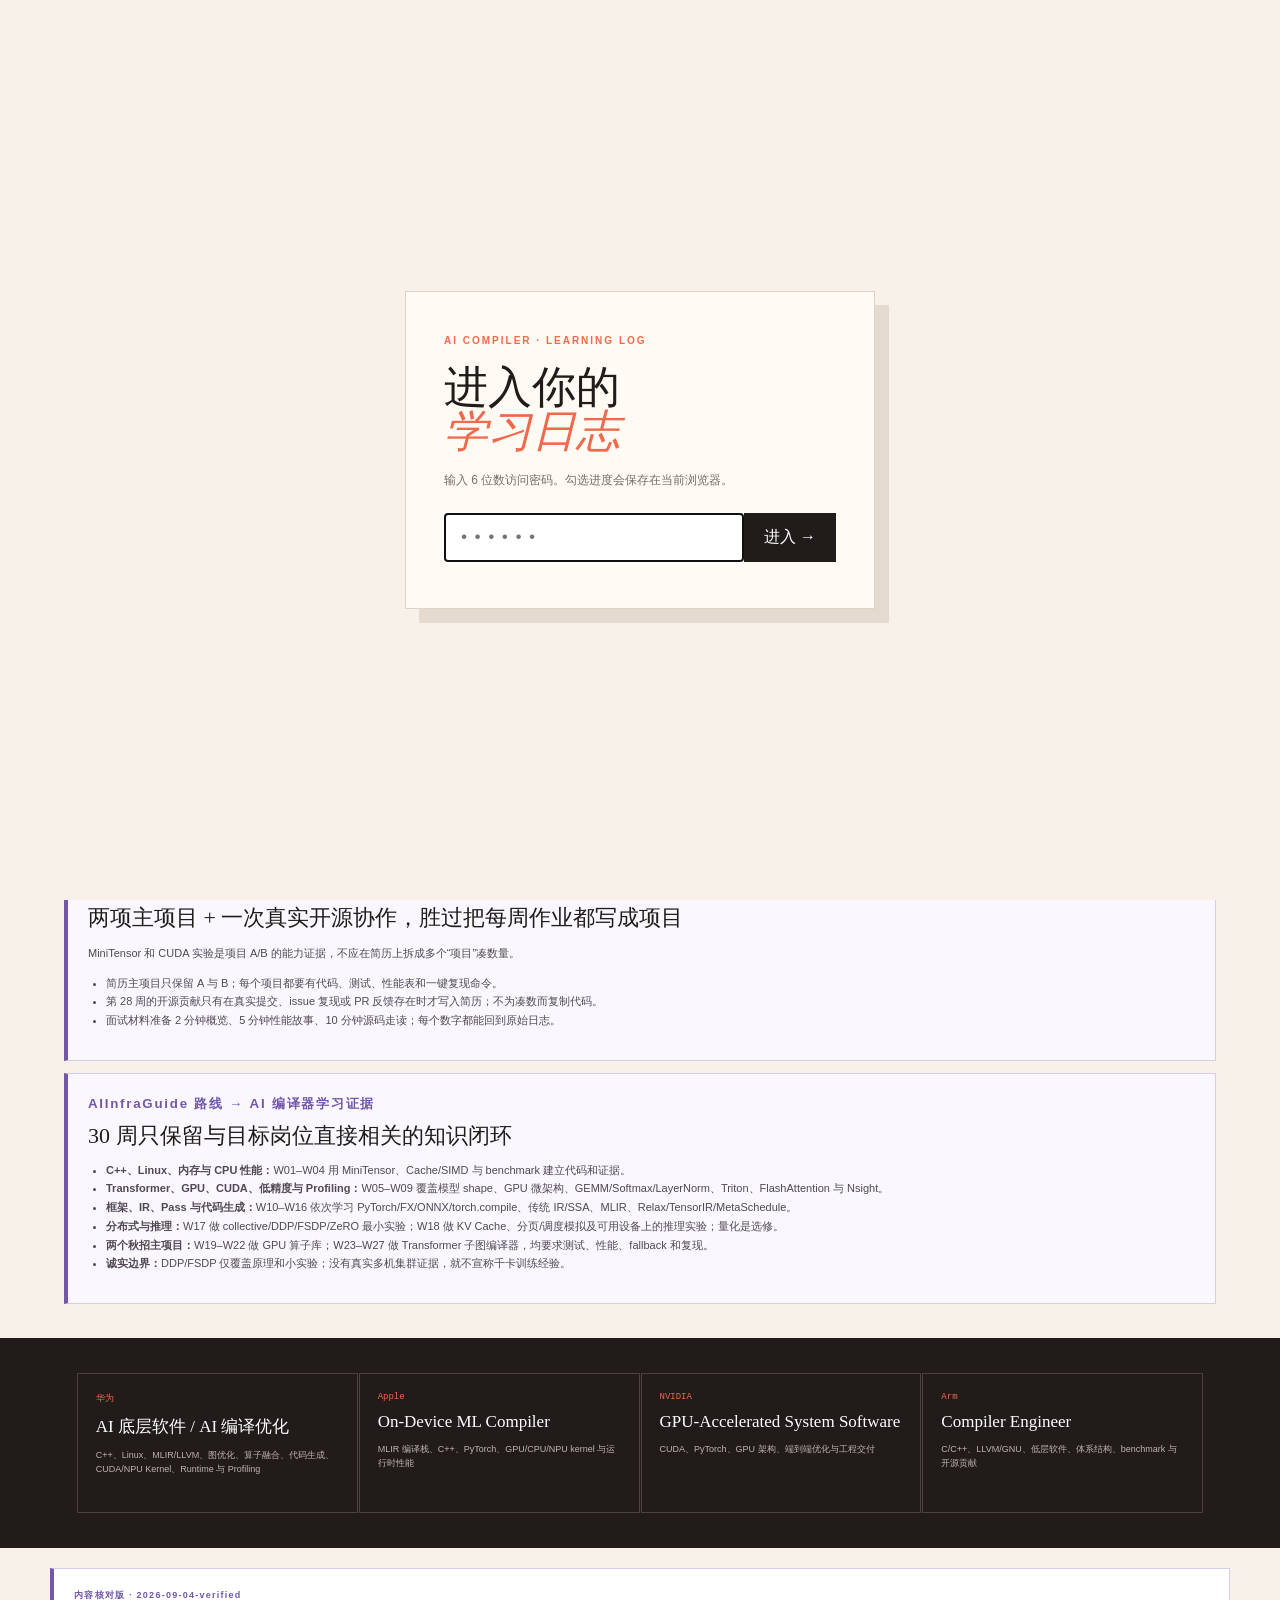
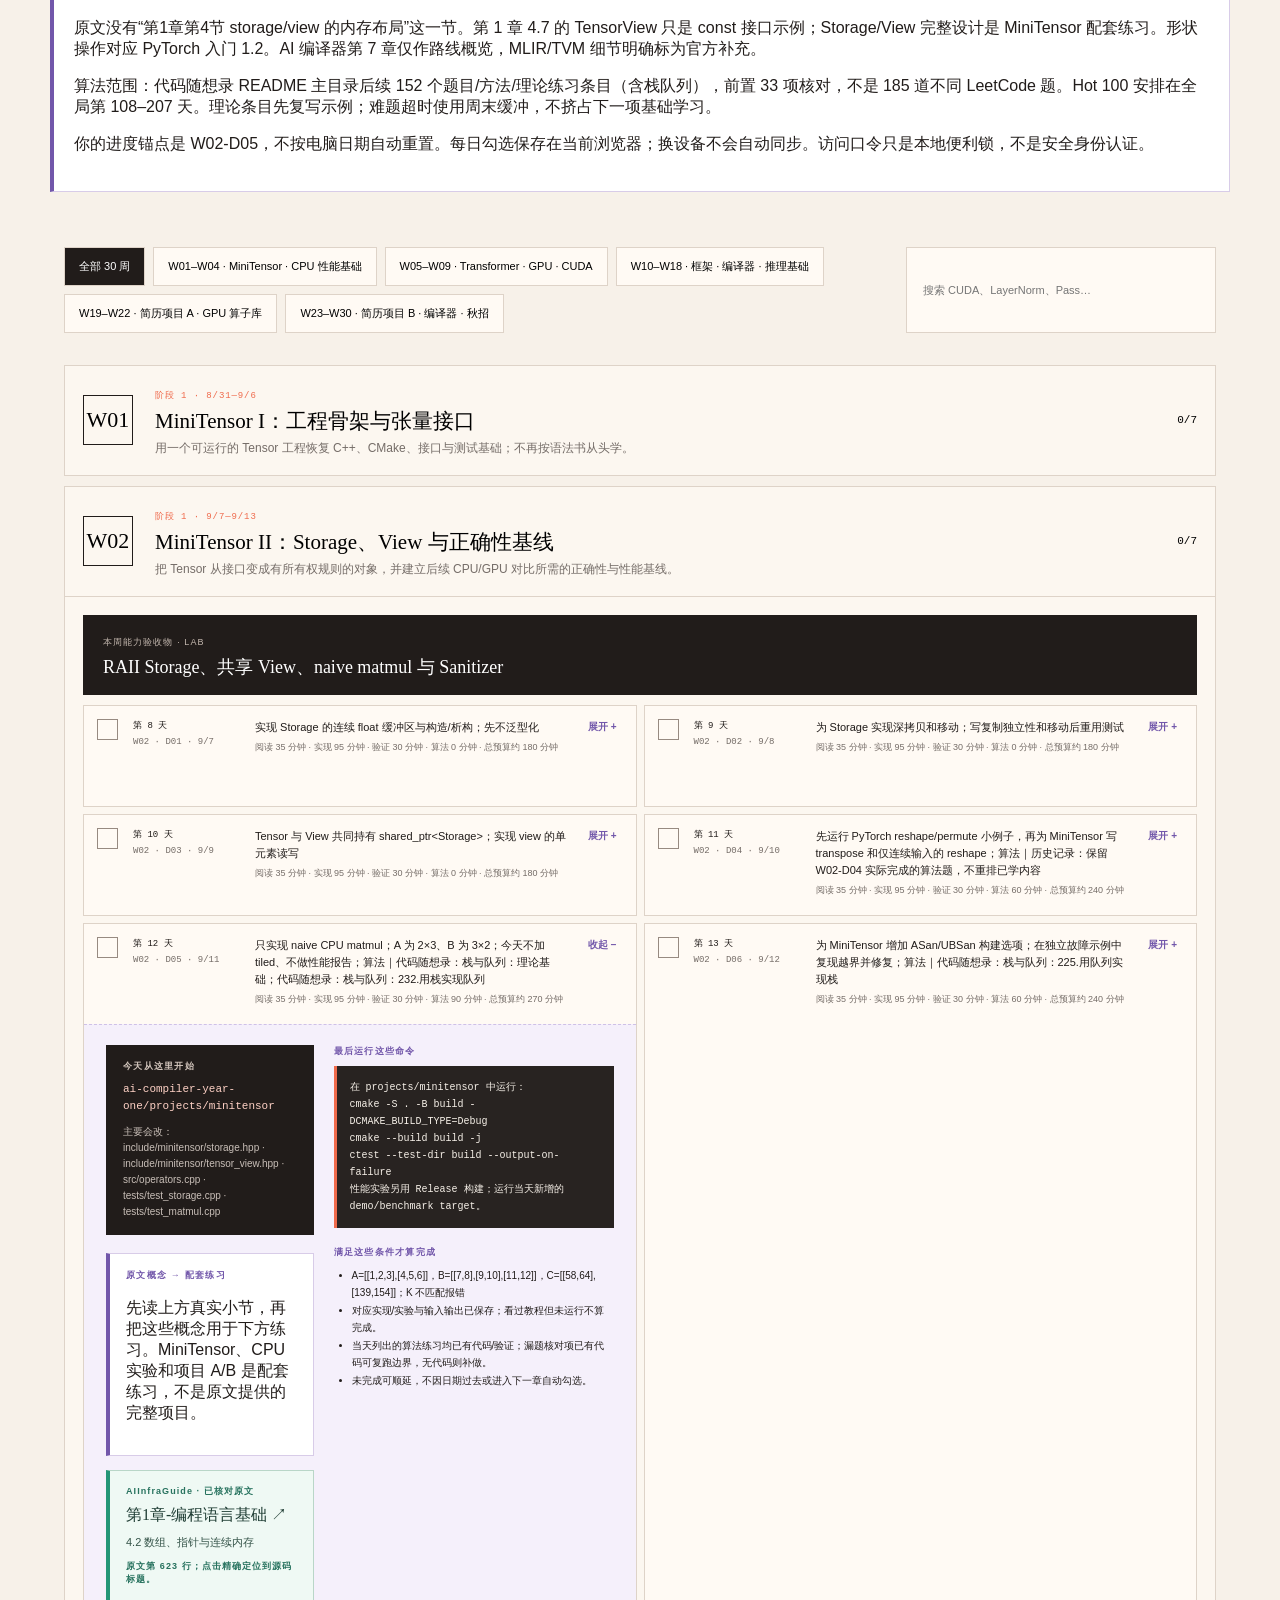
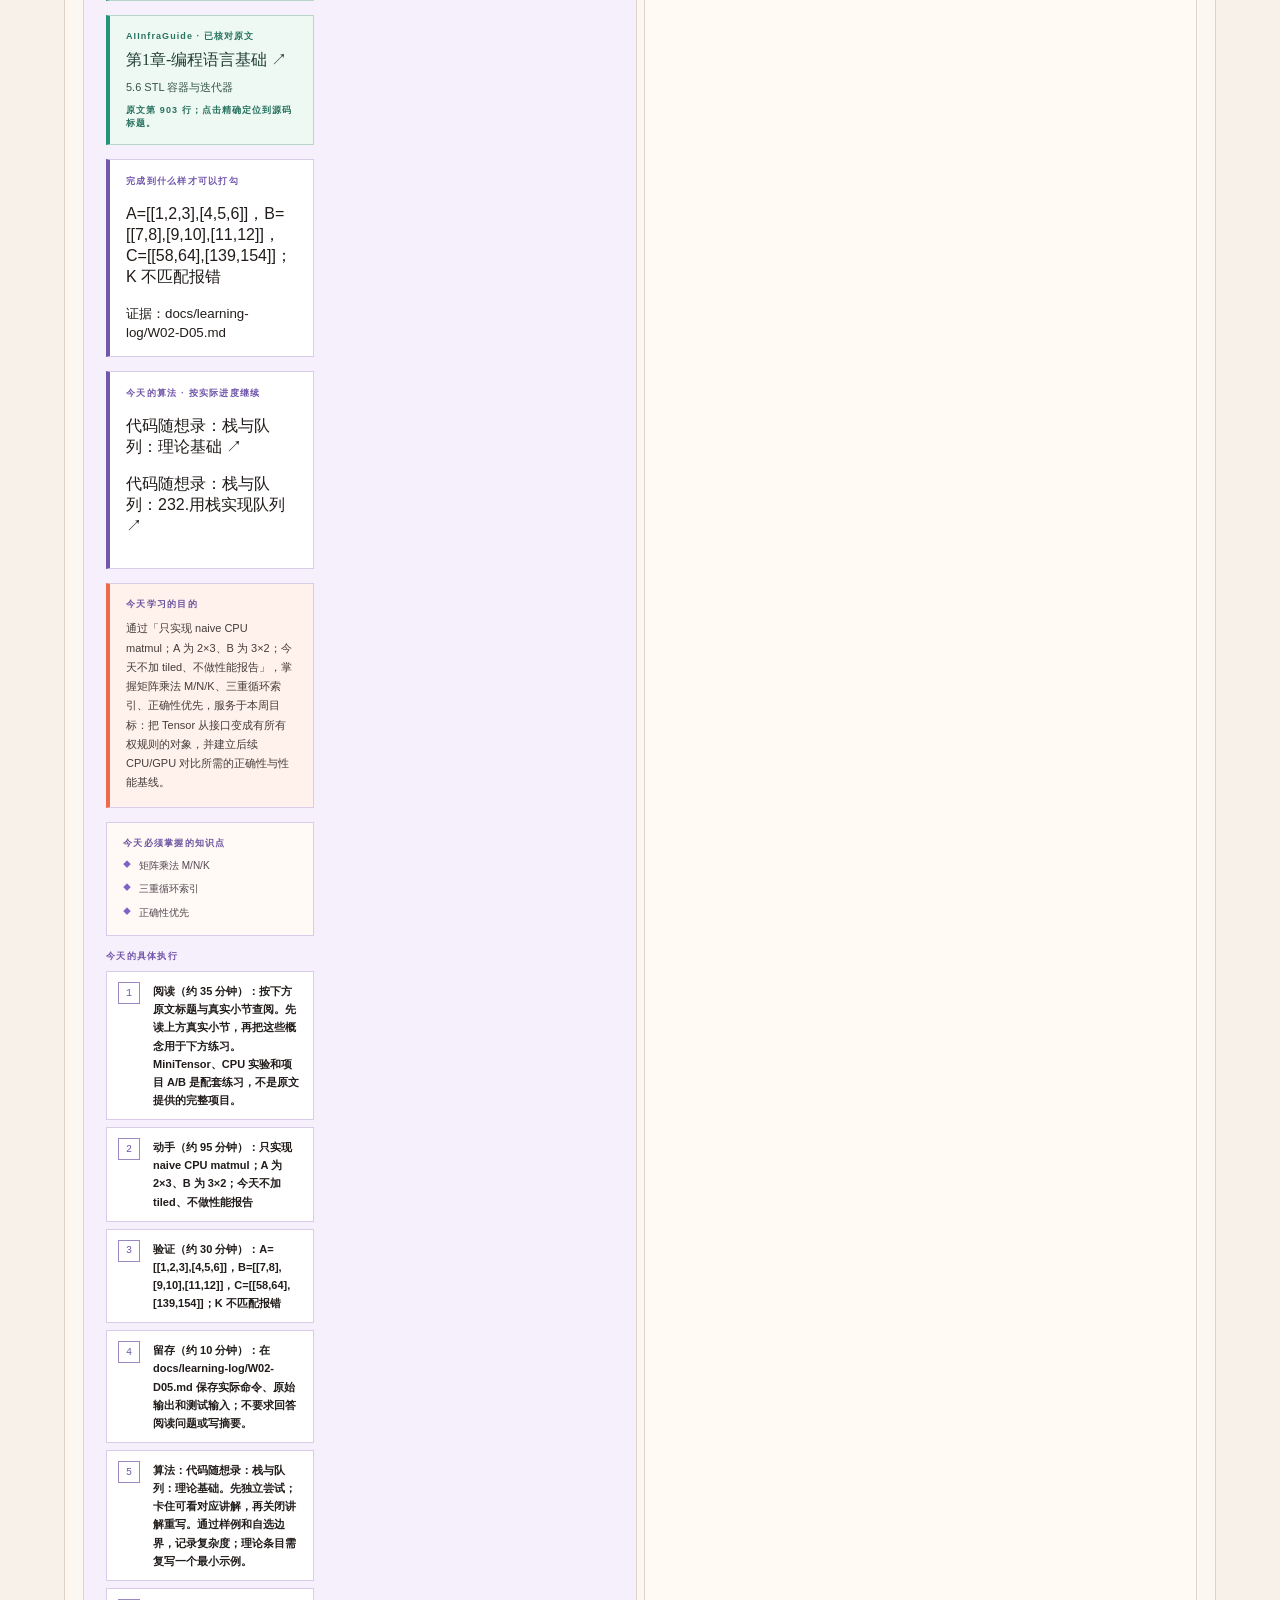
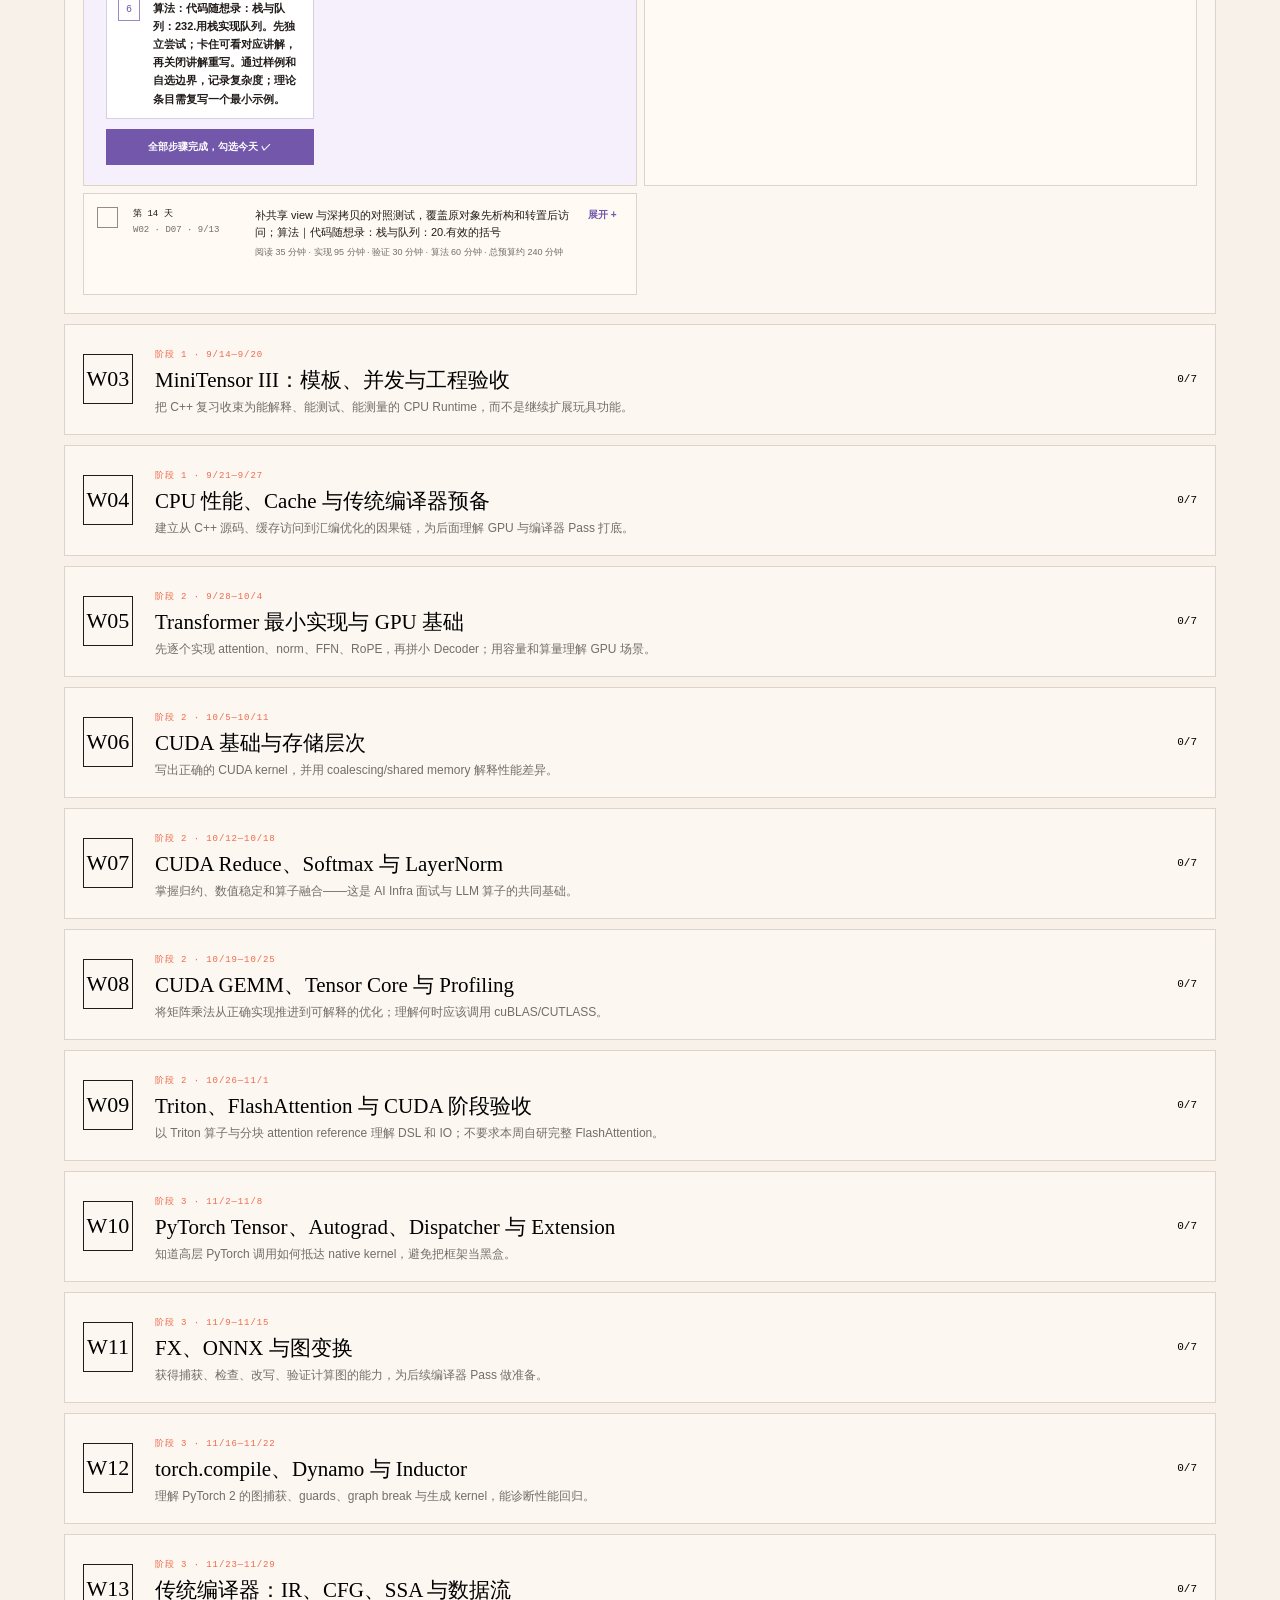
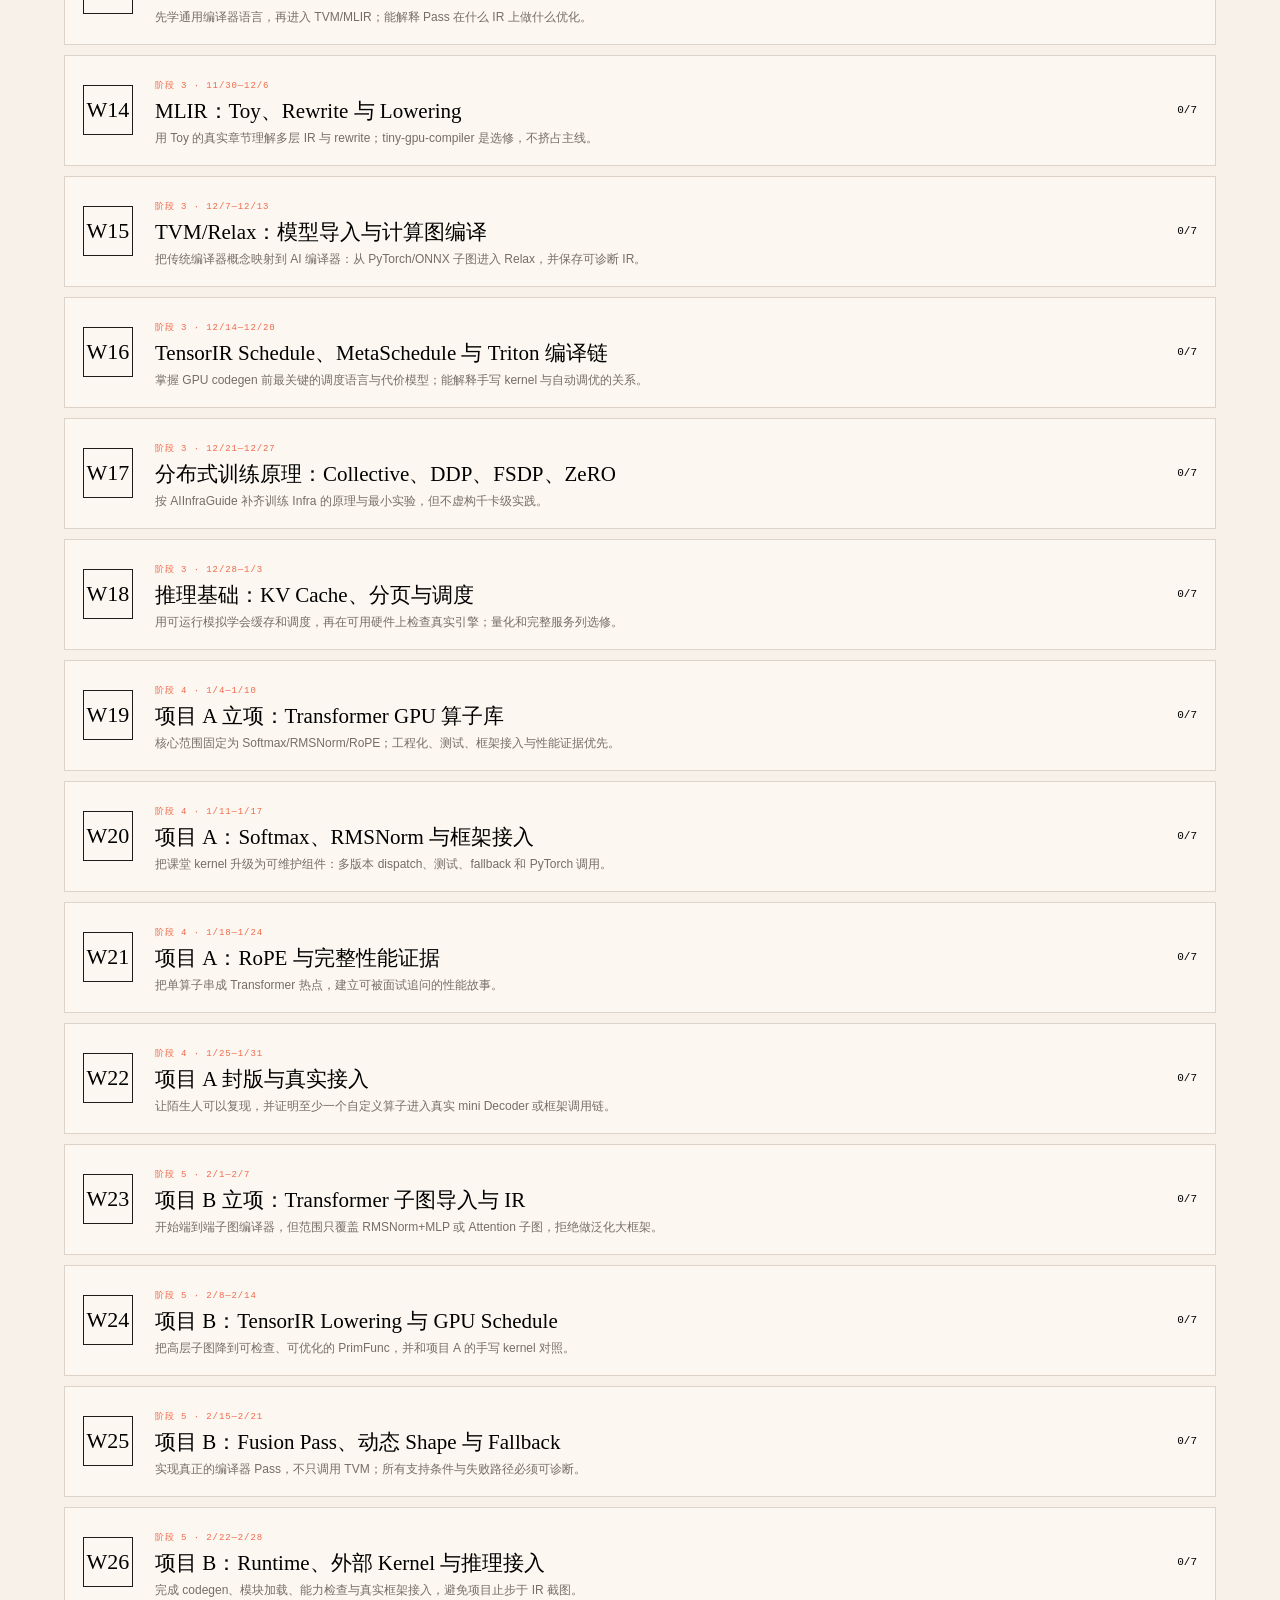
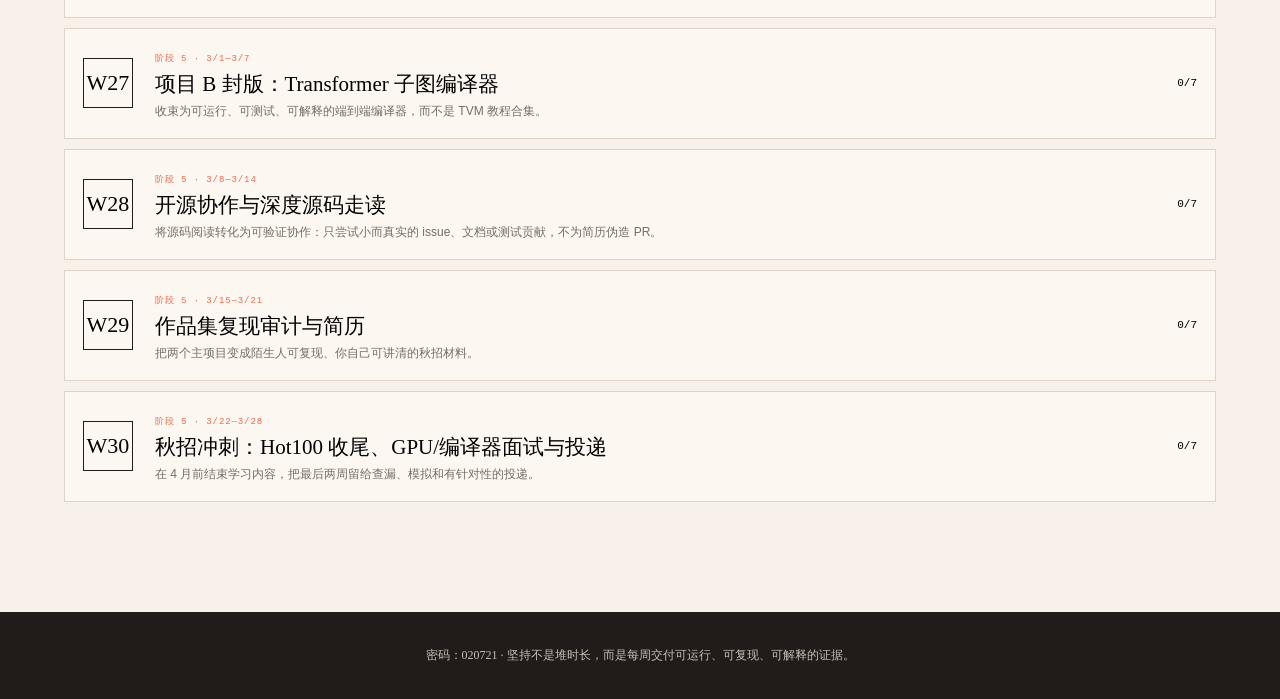
==== commit de940a02: "Verify guide references and align all daily learning tasks" ====
--- a/docs/index.html
+++ b/docs/index.html
@@ -1 +1 @@
-<!doctype html><html lang="zh-CN"><head><meta charset="utf-8"><meta name="viewport" content="width=device-width,initial-scale=1"><title>AI 编译器学习日志</title></head><body><script>(async()=>{try{const b="H4sIAAAAAAAACuy9eXMTWbI3/P98inrU4SemXyyX5VU2NPcx6zAD3b6Y7pl77ztBlKWyrUZS6ZYkg4fgDdl43wEbvIFtMNgN7YVm8SIvEfejgKok/cVXeCczT506VZINzHTPnfu+HTFD27LqnFN58uTJ5ZeZJ/5XUAskOmKq1JaIhE+egH+lsBJt/crzlzbv6a89J0+0qUrw5ImImlCkQJuix9XEV55kosXr97BPo0pE/crTHlKvxzQ94ZECWjShRhNfea6Hgom2r4JqeyigevGX0lA0lAgpYW88oITVr3yek785kQglwurJhgtSdvd+bv2OMb1irD7LbC+YD54aBw8+7M1VlkvGnRWj9yejfye3tmj03z0h00Mn4omOsHryN/W6piVuer2h6LX6Lyp8voBPOe71xpSYqtd/0VLb4lPrjnu9AUUP1n/R0tKitFQd93ojyYQarP+itromWOM/7vWGQ1G1/ougGqwMwK9KIKBGE/VfqC01SlUAhkvqsbBa/0VtRXWtotz6v242aze88dBfQtHW+mZND6q6t1m7cQsoeDMe0LVw2NustintIU2vj0c0LdF2q1kLdtyMKHprKFpffrxZCVxr1bVkNFjfrui/ZQv+8nhAC2s6+ygUvfbl8RYtmvC2KJFQuKO+QQ8p4VLPpVBA1+JaS0L6N+V3ashTGleicW9c1UMtt5qTiYQWLQ1FY8nETXi2PhRtU/VQgv3lZiCpxzW9PqaFoglVv6XcpBnZt44n1BsJb1ANaLqSCGnR+qgWVW+VJbTYzZgWD+FH8UQocK3jeEKL1Zcf/[base64]/weaFbAE7j9tD3Auf81WPRQ8HgvDOzhWiNtdW14u+SpjN6Tzqqa3hpRbZTFda9XVePzz3rDeB7SOaFENqXWrrFnR2Xv58EvsxaqdK/8i2BKsCij4dSnEp2wOa4Fr1iO+8vKSwrelM/flrbI2VdduWgxUWxG7IdW2X5eqgUQOCsA/[base64]/5RLX6j+YDBYyWVChT92g2aR4gldi7a6uATJCNttkaz4G+IAYaVZDTsZ+8jDXozt2akEeVb8vWgn8AsVVbZwoydqCiQCWxqJYEYwh8D/QlXVqqDCCUL0CLVGlXCcM35ldeyGVOMUnp8gFoofCl2NqUrit1Wlvhb9Szrn9px8Sp+fyyiBEl9UKVUVlapTyMI/3mBIVwN4JdA8xyOhKGeuqnJ7BikeUcLhm0W2kTa7zilp2EPN1m0J51IqZ1KpVhRt1vAxJSqc47oCRq+x6NUcbK5S8ELTwnHhdPgqK+B4sAmrgfZKMqFJ5c6bTKqo+EQp1KJLlShPkNhweMtibUpcdUlhpON1XYnVwz/4Zb/9XYnd5mVxVdEDbTePPn3FTyzfXB87kSK3+grmKlMCiVC7Wnj+Ba673hZKwDbRosT3sT5kzM9oi+K+yDlI6Eo0HlN0NZo4riUTqIOV3ypjB/fQ3YGNcW2Lrxy57bqqXrtZoGxUV5dWVJeXVlRVlZbVfkSEOTjuVlk8GYkoesfnvAgqUChl6sNqS+K443B9AudUo+Rs0aU6zj3wZLEb7HqULaxavI/Lix1iYQ8/SYsAPheOGZGBHePCI1tMQBdcnD41Yo/UVkHDVPjseYrcjNZ5dOyGFLvpUsEKbzHrSXgqoOnqTWFbdKDTIToO6OgWgUD1/[base64]/GEoguCuBL4StBU6O4Ao5ZxEgglS5ziz4U6UV2tX/H7PiZLb+EbSzS2+K4VVXXVtbWCEnerLNCmBq7ZRrbSHNfCyYR63CJXOVAmoRaRvvQHkgLOo3yoXEROr8bXVuLXbjo1ApfuVF1N32LS/6MzOI+gez71RgyM7Y/dosVO7tGG2q2yoJpQQuEjxXdQibepQemLQEvAp9Y62K+luqW8pdl5XR9mYQK7ldWxY1FRzs4Fk/uuZcAY1tokLWx7gCwrArQEmu7IbaitvkVn/kihS2zPTR9kfH52SWT8XELzVpkaiSU6xJuVaRAWDWvKi97Nt1o0LQEy6yjDJlDbHGyuPu6whmrbr7PbSdBOjhfMf6tMa2kB4p2H88JPVEvohho8HorG1YTDb3W4L+5jmhI3aOkytieV4mQXMSJHQtHfVtWWx26UArn/tnvjUNu6OqgEbSul0u9eiqVpVVXFbsi+j+ta5G9wjwF+h8PMN8EX4XzsE/Q05wMtmh751FsJxb3LMneORjYISHrahvIj1WJ+8Ku4A6zWoeMWcQQ552MO1mKi7SNaXrlUyEJlqq5relFx+0WgtqqqstotEAViABf8n4gaDCm/ta2oOrjovrxJ/rVDCWt7Io7UCCwT+ohxUMc4/O+FC6wRF2jRpsrPNGDm02J+NnrvKmR3Ju5K2ZKcgrVGcNjoJEtrRH/LUYRg1l/xr1TVkOLBLIxSwTwRryCu0Byiw8A5RmcXDsWuR/wufaW+knu04mq4hWQ6v+yOWD367DmD0UvbPlwQR7du/cYaRxRl5OQoPnIkFI0oN35bXuor81W36F9K7IMKP4i3Mj98hv4vPfE7VVedSg/FZoqaOSDe4by5FX7LVUjDoY5TytZ8BaJArvPhfNpvG0IUt3HddB9z9fqq0GR1zM6k4BfBykBNc1D8a0ALupfD9btgRaDGtjhlX1mNdFqLxrWwEi+1JQxo8i1h7Trd50q043qbqqviHDFLfSCncDkXCHXNLc1+t0Bw+cBuoW9Hi14MxRMuKctMNbduUl/+v0IRiOsp0cTxcCie8GLMjfG1PZoUDt20DW7xc4d79mOqvGVo1B2tvwOL+oqr5UF/IKD6RclLfOYKeolLpFviSL1b/LbzZZi9UCHYC/BzEV2hiAnR7PcHKoowKL2hzRa0q4zwekQJF66/Hq0HNXgs5LQELUPjUNuDufKE8Zrd1oB4SmrglDi5qvrw1fw/zdZp8Tf7K/0tBbYuDpVo07VkaxuI8UgsrCbUM4rD4SZca8jVhQ7Noj52RlBR2nzUgFA6LkFMO6arN62zWC/[base64]/uG3qXHrSLfUPvWEK7xXnSOGQLZx1NaxAdOJ4oYrHVlvtq/JX+z7KYQVz1DerLeAmtixnz7sHvZ7jhbcCgR5wWk6hWrWmIlArzAlKy29OyIRPOSEThgbcwSd/cyIYapcCYSUe/8ojaPseKRR0fnDyBLMhT54ANrCeYUFrD0BmTn9zqfHCxbOXpf/alC6ebbj89YWvz0sXvzl/QoYnTp5oqziZO5g1ep5m9hayM90nmvWTJ9TISRFgc0JWI7DCipMnYidz+/eMnqdSjZTZGzEnN3JrB/kHa8Z6b3ah832qyxjaz6cGYMCdZ5ndmczBQ2N1yphbMfbuGQMj5pux3HK/Mb3yPtV1Qo6dPAGmHL5UMgqMe07TI56TJ/B6ED6+AL97JMAgfeWJKfH4dU0PeugWiWhB9StPNBlR9VDAI0WUG2E12ppo+8pT45Hwhm3TwkFV/8rzLvXY9T8PmoctWiAZP3mC7DJGC+ld790TMvvohAzLdFEYzC6PsMaz+MFJi6oy3xc5GGo/+RuESKm69XhCi3lOiruM4BKPcw7AiHhONpy2xsR/hR3FrWo+6dzUZnsJMLE4h4XwsKaBxYPn8Qosplyu8JVbj4oLU+CtQvjlhBY7hb/KIWv4ZvxDTNVBgaGBSmgR+GeZXvvkbyw+tYYFI40ocAjnVvjKJWPpB+BaAnfBTxVSZut5di1ljPZmttL5xe3s7Jp0TPJJ5o+Lxm7K3Bk3RsYye3Oct30O0BjnbcSJFeNwH3B4Jj0qVZRX1EjG9mvJL5lz/ebcC6N/Az6sxQ8r4UNjZ/LD7oyxNmz2j0viNOb9bWP8Tnam21zYMg5uZ+ef5tZ736c6M1tLma3nxti6sTSSHd3gb5DZGs0uD5lDs+bDcfP+9PtU1xmlQ/KVS7k3m0ZPv9G/mUk/yS505mfGzNuvjL1JGleqLZfyj6c+7A4bvSNsGb/TEj5A9pSzP80yGjVImZ1Re/[base64]/qxdPrbMw3vU50XlQ5V/1rTI+9TnY1KPP4u9Ux8Sb7aiBLiS2V3Gi0MApS4IvgGiGlwxZ4kKf9hd6a8ory2wgcn0ng4Yw53ZrZGzKl1Y6HXfPA2P3nwYXc4lxo2p9bN9THjzkpmZymTnjLG1nMH47nF4fepTn4G6Ofc8pN832B2pju33mmOrCHPsSl/cyIe0EOxxMmAFo0npDMNVxq+usmWV/8fN4mCnnpfqccKfv1RVa/hB4j/9NR7LoWioStqNK7p0gU4sJtPsytD+ecr5qO3ma1RY3ch3zdmjj41xp54Sj2tmhL21HuyEyuZrRSdVlp1dqZbYqPQCGbnY2NpRDp97Nj7VOfpS8o19X2qk8bJbI2ab4Zy65PG/E52MfVhdzazNWL0jpjDA7n1VfPVZGb7WSY9aiy9NlafvU91eUo9FGV1rpbWKB3j8/bcNic3zJE1mkU6Jp2+osYTnlJPSyisxj31HlwGWFjxssSNBOxPKBoIJ4OqHAFULQ4j03/K2mIx+EJcD1ifBOiThBpPxGX496r9B0+phytDnvr/oJkkIEo41Kwresdfd1K9oQaSCaU5DJSA56WEoreqCSmzNZq/tw+r7nmVfZX2lHribUoMvhVP6KEg/BCEE/o+1QkXeRjGzXUO514/ye1vZyeHPaUeY+m1eb8vk35rPNkwp0YzW6MSrtdYm8lsD3zYHc6knxpjgySD8xPTufV14+4wzUq/Zme6jeEdo/+Fp9SDdINZzFcrRi9wJG0y8MPSy9zrp6Dk9O14/lzqAfckvLDRP2ukdzg9iWxAqGY1GmiDqzouqzcUsE3jUnZ2zdib/LA7m51YkYhU5qNueN6mVlCNaEAZSaCUp9STW9vPrS1KTYxATRaBzlwBBDZ8n3EDMQGbo10NJDQd/0wHRVdbVF2NBlQpt7iS2983xrrMyQ0g5Nqj7OiGhHTG936UTa9KfB+I4OaTlDn/1Lg7bA7cM0Y2PuzO5haf5vfGjf3n2dF1OLR9e+YknF4AdqNhKeFZ6jK2tvgkma1UNv1azuwMZ9Ovs68fG7uTxt1hqSUUDsOIm/O5reeZrZT546KEUZZ3vXe1lpa4ijuT27idnVgBgiw+lXwg/c3VJ8bW1vtUJ/5GC7V+yz98ZL6aJNWUjh7MsPaD0fM2s7VKR5kdyZ5+2mKjdyRzsGYsjcB6SRWY3Mimu8W3M3YnsxMrxt3h7Mv0h91ZY7zb6J2m0TJbI7m3PbmDPslXLZFUy93eI/4DxppLGRtjxtqj/PNhYCOXbIID+7tQNPHLntlbpYcLyIriAhIkZFNC05VW4IbLDRcuwMaaqeXc7T2QZjsHtpA0BwctZsykR4kfjbEps3/cnBswB1Lw78PbueVuo38aTt/6du7lIqgr22+N9E72xZAxPgrMd7rxW/l847eSsb5trk+YA6n8XApIuPoku7hmppZdC3AJTLZaGZILpGNSVAm1q3IiFFaDMLAUURKRZFg6JjU0KVFk0vkdo683t7Zh7E0KorMI0eM0skX1Q7flKkwt7o0WU3UloenxIttjDcr+IkgPWulV/KSYyIXNgCvm0bj5CLjU3HxpDm3mXj98n+rMLqeNwRU4/vE2RVeDknY9qurxtlBMEuUe0giENp0zGcWwTIffEh6JUGtSS8Ylo3/JvL/qKfUgRUlSIVUZReGMrh2Adbe5ZuzCllgUtl9K4tuY2TvITqwwcS6I1exEWrJ2kHhJ/g4WydnHmN2Hk4cCxVxZNB8eWN/HFaD4Mvp78z0jMDMybL5v0JzY52KokE7mo+58agGONf6aezNkpHY/7M6StMs/H86td+bedJs747m9H+E7229JRZHiiWB9fURrV/96CkDuErWvxhL6/50sL68MsKXRL1dOnpRyaz9ISHWj52Vm54WxM2m87KJbHF5rqTs73st2A65D2A8kIe2JLa911boyCf+gxVUat+iukcA2+l8Y4yMgxbt+zP6wQ8KMpKBwEbh21z4zsL7ZHWNtRrKmvq7okWTsfaoz3zdiLI2YPy6akxtAHDxMUmN1OYy7mzLG1/G4yd+ealKicOL73+ZTCyTrc28H4Ybpvy8l46pXaQFXU4uuqhKIBZCuQ+bCtjG7AAYTymfQHh5356d+Artqd8wtTSsc0vSf8BgfJYUrD5HCIIaJ2+EW2n5rjN0B0cVU12Fz4q1TDJ8+dkwCUm0vmBNvzYfzma2d3O09Ylq6mWjf+c/5vjGQA7Dbl5PRRCiiktJOmnw2vZxNr5oDPxgvJ7OjPxg9m8bgfO723uG6ant5mQ/W/GrWeDSUXXtgrI5Lx6TsWsqcupfdOQB9+eWCdEy6fLbhzKWzR8tdm+5HbFmbrirBqzFNC1vfEnanYOeO2B/4M62qLBJ0y1zaA0ud2cnsTeZTM8bWFni0LI2UK59MC0PzFCUfl2GWhMynxo2e29nXC0QhYHFUjoztA/PuKpzUN2vZrm1QXjfX8lP9RmoXThSeQk5FeAoNYaNzzlx9bIyM5dbAhyC1KOG4iiIp9FdLO/9kND/9w18pze5OVEVgz/kpbqwuB5G4+GMm/TZzsGh2rgOP9fxobL+SmpW4Cl5Ghwq80ctNkdkdY/h+ZmuHfWAJPC6qJSUYlOGagMsbdSHxTZkS0DtNokUiDb24aGLXjbEN1po5AMwlN3Yk2rSoZIx15VK3jdSusb6d3xvHycEcyKYfGuvbcnZ2C3QOFzFxbBdJYeThAVL6c4vDRn+v8fABXJzbb3OLw7Y8zD3rzc7eJ7pzfTezu2DehYvSXJ/I7d8WNRA5puhKOKwCGQayA/3G3EpmayCz9VyyJP0QzJJ+mzuYJysx96zT6OnPHeyZL7uAbgdwbRuDC+CTDEDSpRd8kUqCpHE0FG2Ng3GgNidb5ctqWFXiKkSI4mR1ZdKj+dm33Ew0J1/DdQNnlbE8HNlHb5k+gRYK/GCJCuKc3OIKCKHNn7LzT/PT40Y/bERmayizlcpPvTXX3uQfrOUfT7nlcuXH5PJ/5zE/SibX2DIZxCMRAWx8JdCGN2VmdyGbnufuvvzjbmOpz5bHpNuCExGksrkzjp7xzuzuPWN1irnL+zfMl33Z3fuZ3Slj+D7wwOyC+Wguf28fpMnWjjE+mn/4ODvem1t+IoFuDD5Ca0IJXDoSKCs7ky6JHIA1yk0XLp2RjP01UnXBT3Ds2LveuzQl+Vjy9/YFISzQDUdwkk34azwUCTr/GFaa47ISj6uR5nCHDJ8EtUBc/mN5lTem6sis0YBaRLTiRBLImPepzisXTyGPPc3szeVne+Ftf9jJP3htvEzlb6+YqWU0BIeN/gdEwPepTox0qUHJ1ofgRG49M9b2svfe5h/3e0o93m/KZe83lXDr9T03BleM8Tv5vjFj+D5M1t9rToDEI7JwGe3a3czWKgjNC5eBA86dR3lGTpg3OMSjcWMDdsnofZVJpzLb/fZp4HKzdxp8C7tTRk+/bPQ/oJ/ynSPGaC/fJZAueF3DNYMDGePD5sIm6FkPuyiaYs4NgCNpfDiXemA+eGtLygJafNgdNgdemGNjqNVJEG+SuKJGRDL775PgYarsaS0SC4VVXTp7IxbWdFUHeyzbsywxIqJ+vG/0bxi9PbnOCXjcomZ2pjuzlTKWmP+Oi0JOYgnCG4G2sBqPS0bvtPkKzfP11+jJAaXQGFzIp+ZRrsCv+VTKGL4PF+ZUT249/T41eDbaGoqqKt5sCl/r+9QQbY4MW5N9sZAb7EKPSNoy0geMuQ3jYSq70GmOLhv9b2HXZsk2QL+yS4WRSGKScxLeGHSrxm/5dQi6L4pA4+4ws16Z5ZrtWTYfLoKDqncanBAYVnDLxBqHTPyHnDpB0lUUOEkF9bPhgnQh2qIrkjEwkt1b+7A7cwWYCYZSybGEL7q/RveFIO56+klOmSuLxqMhYJCdSWNuJbv2gPj4faqTJBjj69zBtLmwaQ4s5xaHWfCidxo910RwrhuZU/tgXt4dppGz6Xvmo+5c50T2VTr3ZtN8+NQl/M6ogIvQpVNwGiT7lM7uS8dw9bT07I8TubUN6ZiUCEU7vK2xpMTcNLY8RPIm7PeXgzT0Vby242WxDr4JrbHk1Qhk2oNTXtyJaq8wAExTRAZevtTEvPT/+ofvwN+iNZ59n+psSIAnPqRF36c6L11sRJmzNmRsroFSab2Wp9QT01VwprHVoWFvmWqkuRg7z8Dj9ofvJLq8jMeP8pPgwWm6RAoEqIGM/U9rOjz4u1Pwp4sVMMZ6N9B/WvQrRNSIpnfA+Rl/ZIyPG+u7xvgd+C6KkvzMeO7BGPw63o/iBmQ1PA1TScbYHXPyidP6X5EaO65okAtIxjedW8m5lWDoo2uPNDR6SWCWhT74lVFR/tc/fCdz0smXLjaCIEKFUWKUQj4WqHXu4jeNoD/ZBFp9kBsE+xxGJ3WuWUkE2uS4+p9JdKeaE9vG2BSc/Zlufs+QmLIZCv6GuqVIRRAZvT3G6hSw88MHXE6BGT3cl0kvgcpAhEIha6xOwYtvrhv73dxHKX393YUzFxqYTrAqHbmR8sUK25VOnmK4BzdfwrvjcUavsLH4IrcIrlbu3JSYgp3rnjHnfszsbgANL15ULjVI2ZdpdhxnugXGWtvO942hzxVdAecafTVI7AtfX/GjC4qbQESqhgsobc4nQ2wrcDkYLsn1PTefpPKL28y3XY0O3gdr2dUJY2kkd7BhOQyBuHiVGY+nD6MCyZACD6xTOf3FjvuRwrdK0DO/PdPA3h6UmNUpo2sF/EQ/Lgpytnfa6Nshbxqa7vDMNVWPqmEyp4BWAU0Jq3GA7ciOAyuRbsFMQdwLl/BkEQQlGJSOMWtFUK2OSV/HARcjmf3P6f60RCU4SujZq0owWBZIcge19TD7TNDbC74v3HX8MevCS7qFJiCFZNR4mHkg46GBM4cxBnNqwdjozmyNkrcxc/DQHFz6q/[base64]/PLe4Aka1tQYwPVBZh32ZGzAn+0lkgUGIt4dxd5hsaXiFzr7c2n6BsKpyCKt/wIE7UmzVusTWZTWYDGCoUmtJRJQbyFccgCC4KUeHzbFFY+9uducZEGNyw0jtZldeGWsz4IlHpS/3aMQY73+XmniXmgA1cWpd4npp/uHj3PokDn7xkkTfh4ul56UxPkyy0yXSdFyZdEyKY1BairMFHrOXJ7X7XLIMHwIFQqAse1D4JAwDAMy6kNbw6VUtFi8iuRLg5uYTsCtLirclW1rC5INHsUZfAee/tWKjbwyQbe9TnVoUzBD+KmSNGqld8nJ5Sj0i9OOParhF04MQmo/FQ2GcslWJRBS5WU0oYFIjvY1nXZm9SaNvzNi4IzkFIijfKE3oELusWmNphq04nozYL8atJSsA3vitREcEXPkzY+bcDqlz5LazHVzOg26PxzVIRirANaFogbDv5GtrDWDkoqpoYQZQOhCLWRQDvQ7dW+ajTmNpWYb/bIyx5VgGMicmM69dRDf779N1avS8pRAYWPSDB+jBG81sLeU7R0joAmeOPTH2uym0aY9oM6BFK3v7vYxvaQjudZTaQsGgGqXX9FX436Xu+X11Fcx6d0kt8kwwZc5SEmZoscBFgUAypkQDHaJ+ChY9M9hXc32vjI074OFb3C6QR7UF8uhnPTRHSp8al/Q5f/bSJafSh4Rs1LWWUBiuVlt/2ujNzv+Qn3qT2Z4CCE56lIQ0CxKOrgBerX9DhCORdw64GA3czN6k+eCtsTORW39K8AQpkDx1saFJPv3tlYsNTU0u+UO3F6xQOoYasXzqnK/Gcqsck3RNQySvZA4+Ne4MugRRqxqJXMU7VSAhfojjFgpy/JslwwXN1O+1JipigeLqQJ28JH8t/wHCi0g2NOHwVr07bJ8nbsmgf9zFR5ZWJMVjoTCMgSGQh7dzi6DE2q9PZ+19qvNcY2WFlH29bgwuCLAW3EISDNmdZ+ZDcE/hTp9tV6Pg9j4PRlsTTGiRD0OguBHFwxYYE+AvaCGNxLgAGMnkkSfhQIwCCgbXa4BQ9vl1qSR8o3lMN//wEbnezMnXRmqEYW9QzLnIKDrSpLCmBDFgieYt6WBICwTOKOEwJAhYDjtiOhBH0h8vXWqQcpt38qkZUCUeLrrJme1ZJkuShxnMwUFj7baxdw9Mwt5pJiX42BbF41KRsAZR21Y/aU9QLyQ7fbnbXIFtN+efZueGpMYrf5Kb2FopsE4sj6rYtLnVw+DhU+u5tUW42sce5KfHcwdTgCokEw8/[base64]/Eq1xVdlczUw9zmei41nH/4CCKfu2PkYihwrnGonNyotKpB2/PBbT7bw2H5xLM/7Rs7z96lJkiFepeasHj5fq5/hMdaySinU+aUW+ihZq/vMtxsdQavO8uHhrqgrVaRsGIjcJ3D9m0V236Q2uQmuDsMWI6xOwjo+tH23RQlqJRb7sp2MZ8NaYuED2Gq0tpt7gAmOwitM9BSpHZQ6JGshcxMXjIIyyL1gWj9vfnFN8bWbeNlSsQ2GZ0zTN+hVCavFg13kP8JJCTfMNoecliRZ4vcv1ya0cVg33obneALsY/Bh92ZbHo+s5Wy2fd9qpMpYBaCuZNAhuZif2Z/CLbIDzpZ/u58bu2n3PKTAkFW5xBkv9zZEuRYZQEkUABNW9xA1wj4pJMJOHtw8M6E4jFwirK4wNkbEKwNaVFBnM0/[base64]/m4Q07IcupDF4iC6JLqYmc7AsE0MFyhbMDPQEwheQbY63vRMRxPEFt1X5kJfvm/M3iSQKgIdONjOGBgxxu8Ys/sgbcbg5/zijrEzZksvBiRhAX0JFKDrih4kQUMCT6Qc89SguWmLLIGYoIEhbhrkEX2ZfAkTaUald7137Z1913uXUYpzFjmnCNVCMf7++5KT5jB8etTN+ttv86mZ3EEf9w5xxAsgaWwuNgYXSB2VUVmVHOhmDs3e6jGnN8hbR+idI7zr/G7H4B4EF9bc7vX84ynmXi925m2CINCfveZfmZgrpW5YnhPl/A84f0eKNgHufO5P71Od33z99Z8QMDC7D5Dlkce28MqNbhr7D8yRydzoJpxSJDj8MLFt9EKggbk1SVOd3YcTdHvPGJzl0I1setUF1jA6Z4y+XmOpzyXJzv1JIh8Mfe2YhOtiuILhHkGAQdqjGgeXc/vV5uhVXQ0nGTm0aPTGVUw0ktUbUIbhKuREhgv/qqvX9VBCta4Tm74tN67C14roXuf+JJ3XlVib/LUWVGX88ZIWTDJvVbwj0qyFQ4GrCV1BfxW5d43h7XzPCGhMg6ASmLMH5shjIOBqmhLZzK2e7Hgvo/54v/lqkry1+PJajLCwrAx86C/Icpi0dTUUbdE4TDYUZSkOiGwCOZDZSuX6XpPXFWC+qU7JRtQmo/FkDMgD6GiCRaOl5o5HnvuTRHvPEoA2xlhge/stiSyiiB1+jLJoohiitMXXaS3a7j31tfeyevFbEBTZ1YFMelPCGhPXQ3GV7b9IOe4eR+E4yvAK69vMW4cf5jbv0DsDmddWs+nbstquhDlxcq/nM/tDPBWCrCxzYt0c7iSYAg65a/[base64]/qgeX+V6fuzj4w9t6rlWBjcY+A6hRt+GOC9OCA7069W8n2iD4s9c5XCprCSq7gSK5zq+HsQ3/cqrZx9oVWNArxPDQphVl+Flz1XROMiosG99c0V4eqyCAhuQm5Kgu/lJbwpTumkFRqT9l7g2kIBYn+8+zeN8XUIrKGMp5gVkHfllZnqZCEswTARqQQXZpLdnJaJKjHsLr9GLWmU27wjOen/n8lQ4BqmtcKZ7u81+l8wD4yqtKKczD+7n9sD+4NWw4FicADVG7GwEooytpZIxhDXGLP7sAqivwBFQ3sKP7WDaUyVjINuoba0qAGICt8nXEpm/2HuzX0OtZIEqjKFDXFRoEfuQeJVbrnLWJ+XHCRmqNh834h5f4NozCQYiq/c8G1j9jVENxGIBcoTxRKtfWZsiQmbZDKBjkb0J6ltvmLZnYIYpm1BVY57EjgkIr/45n1q0LkX4qExR++ijjD0V9vQyUgWe4m8wrX2o9QnZ9DvH3CYjhJV1bakcsEjP+zOWNBICAE2NTgAkg6UmLH6LJ+ayU6s8Idz66u5lRTFY1ndhSvfXZIvXbxwGXjQSmBgKtTcCrkPpAuXpczWINj7+Dt56V1yS0T+veu9e/rc+Xe9d2F5xsYYm98N+mK00K9CnTY5pDtJyz4OtLQW/TweV5jdLVwEOIZbSokrQ1BAPBSQLF8WkdGcWM/[base64]/PUAeuiDsyhmDzeAnD/eFInHRTRkSTvOdQrt/6Q4o+g26LwsAwg6xc61BIeO8IZgb8u/aMx3p3re55PdRnj/Twe5hZV1cUk1c9+io4ST1WCfALhwdLZCIxnybhCBepMSAmrgQTWSICKR1HpMql0AIDUrhPY2PJXDRKiMre+mtkeyE+PGP0bdDIIuwc7NTkNIg6LaRhjz+FA7IzSVGgZAo9ntnaofAl9zSW0rmgdEq7/WOHqUQjKYWtZxDQFWayRcAjKGBMkuGAMb1RLqHH8W1xpV4NXQ7p4HVR54fEiihXlWZDWgkwIcUKKoimJhB5qTiLNgCPxOxSPh01oampAVxYSmrLXAYpxXo0ywlJ2ev5xrzE/T7T1lHrYNrBdeZ/qDChRLRoKgDVorQPIcUmJgtqD454LhdXTYKx4Sj1htVUBfBRbJiB/2lWdqV2chGDsXLz43SU5O7tmLvRJF5oaRIEGh3BvDXadLCEkrRZDZUeCnTrdpsTg/Pnepe5VcJsNbJi1NxRFNh+hFlIGj4Kys5624K2MIJiKaxFXxrVaBQ3YOeTRUjKlQDq2Qx3eELgFrfgoMzU5kue39k83vvySwZvAiMKIArNAnURmGtbqExBQXDSBBgqvatEMXLSpceNll6VyXea6IpT6eNlFW8iRrnQLAF4W0fyMkoW8DXSwAxxofe7lIEsKD/m73rtwKiCDBc8a/LCyaA7NE4bczrwqHBjur7l5Y+0Rw5fPGP0PwGZHp5fRnza7x+A8Dt/Pdm0DbenmSI9g2Q/IFga/5bMu4+CNW+pVOcXez3TwjpJylQL2AdSky2oYAkAzzHRf34UaXlujtl8K1RxHnqhLeaM3I7wknAaxiNGH3RnBgymTX2p13JjdZ5oamx7ikMxbMbZO5iQmyzgEmzjKu967+KjESiTguvP39nOb62J0sT1CyixVFlWte4R/[base64]/ESknl/21zsJyeadNSu5DbvGOPD4EZEsesysulsFBrZZNUxyCoMw6qArC1mdw6wfsFMi47VlYIW87/rvXsFJZrOk68Jwc3e8MJliZKLM3vjufXOgtxKJ+7hFzgsRwoiAQJqHRmpKdCmsuME5UWtX+nOZ24XKs6DARQHKFQieHNQbQW9YGAE2LXnVX5ijerAGDvPyFLEjNYnmfQmnUTRRmQoCRaqYdGqwZXcxu3M7hQ3WNz56xhSki0Ov3LhMobZcN3HpEQS0mulAh2LUzUR0q/[base64]/xwBzpWBcUJWDWrdvG7hgFSYzR+ex474fdmdNaGDTwUDt62880AmKrCf/z7+rlbwQBNTzgjKZSISwajSGrQLzguLzWgYUoGc7s9QLabnoGdnPktjGymN1ZNtYe5TbfuGRRhZQ7mIXqHqmZzMEi28Vj0pkzjTIsTIZlMWiWE9kQDMWZCRZk7r9gjAJyVrjU/YWWeDB2FTAUESXsDKnWeoUvFzEElXCYoZPB9AuHva1KgkLC9Cn0bAZzAiu+4YtQ0B9swDONeIQxVE/YUpRqgWusQBx+XSbtFerLjC0Adkt8dcpW48AJwJ/GEqEIRAgB4p+wtLXsQB+FBM2RNbLasZQX1Pnjv5pvOs0NyDShT8DfjAiKYhWKVsgLryejkEoPuWdhTQNdQbI2TbIJw5ENkg5JJyyEh5PTKWa4gTNnGrniIhLFGLuTnQAXW2bPsj/JCUqksq0omzQ0Irjb9ocYXgopJdO4chEqMVsVp8Ccd8BBOSKBcyuc95hDnlBstocIk1UwfWXEGH8BpN9N5SdStgJ4pVFubJSbGi0lehMUqmx6umiOJ5Gf7cbq/ezkU0DQjfdmJ17a2drFTgMm3MyaU6OA5cb6Qe9Sc7mD6czWCFi6O6N07ujEZtNj+efD71IPC/ztTo3qFz1UR7qyBAwWwOLM0RUSWBZ+DV0fIlQOyzGNYTWWUYTSCUgGlFU2BNQc7jNGoK4JjWq87EIRdcCqTcx0UzzW2LknlpsgV5U5N0CWtDG3Y06Dfk15UMWgWSx9ki2eofyOEc6Po2goDdtRCYjZB0TQa+1X8cJmxHT99T+TSjTBvEFOcvu9/KtFJFhhyjQlMvMUZnTJJygXkFQBnuXrynYlvKgNDBWBiQjKdGyTp9Qj4BJBfMLtY3mzXOhEljCL4UMs7hXF4l64MELnk1pMJw4cZBw7BDv3Yh28ky/WzYm32dlBJ6aUua7ZEXVsFyFsRfpwYUbeHSnBAGI8EjrtTgFm3odpPJNUgQJXDTYyS6EGHxxgGCFCDeWh45blZ0sOJ+kocgieByYJUWBQThd5EQk3yIrBLS2T84kwoYVoUCvfcYYJX8pvGuzKznXytABg758WzbkBKkwBR+Z2j7H3GMUvuqaQmUE/tcLw9hZQOQwQpVDx9KmFik1z1ncEfC3hRoeFkp/B+WJFHqx8dag6JUDhsZ60VSlkZNKyfIyDF+Bp3kqBgW/xAVQRcruvfK7yPL/E2RMEXVWBEVluCzpepDr7Ygjzvh21J8A45IJJ0MyE4tpEQbhoe0eoFDQvro33VTqbvkcQN4quOcLICMVnHvr0KDrpZ8yhXaPvTlEnPfj1rMJDiIq/fO60dEyoeUgFuSCLOn3P2LlHVXwFOeceQEbiXT53moU+eFUjQfV1AXpjupbQAlq4iIAjZzZE2vsBC5J/+Ig+4S/[base64]/wtwxmUUgCAYMVhAOVhcAqL5yvKnqsH4hIrfqfn8wGuyiIylEaP/LVrbUO64wIAsd0inn/nEHCmWfIViCUri0iaAY5htg+s0ONzsufV9Y4Hn8RgjfcjEO8bYejb92hxcyqa7sW7gjLHEvLCScOB4+TV+8sCZ6YQSu2vgunik3ScdK7yYjpJBNglZ0oHsJKweiYMTkchqHQY0izBtswADxxM6C51bkMlrlVJgjhCWqTvTzelgOyzERHHMGoQcQrykQWfb2M/fXpEgBQiNSIuBuYpCXl5WdVsmEL3colxT5Qg0QbL9hU6kFehdvMwCgSBdopCA1xTwcIQN+0bMR90Fp7ah8QKvV0BbTgYPHHtMJnFVnICq10efUe41p5MqkfMcjhR6Pl3FFBGhhdX/KI+P0R/3wtoEixm5XUpLdLiOHPRE/cfOM6Bi6nSPFAXA2041ewdQio6wO5lay1hkxiLhbgic0bNrrG0Ddt4ilZD+THFAZl9aglIWxaLt+EPd2Hz4FMh173m+b5hlgY09h9Q3Stl0iyXf0WLplzxERwqtiqJCC2/TSxcbWWEpu5A3L9NmiyxjZJI2LrP1E2Wd2QpY9vYq6rDDrGr32Hru8Qsqx5A72INyJ1bKmDnZk9kZcnvZLzbSnW6rSPFkKAHeLfaUO/35CMJCtqaLqpFwzE1nLaa6LwA9GS2aW2i/JgS8MFKwZTwa4unCaiwU1lqTFkAQ0AnwLraZV2hRsmoCVj6gM0e8SLodpQGSWeIp9Vhpp678alZpoMC8s6GmhTnP7tdj1VZne+2S2v336QKjPHWeP22XFgwp8WPnz178Vm66Hjp/8VuJE4Tg6DBS5wxLPLSSxd2VXJFkdksCKxnWkjz8aNKZBlDX+jYUi6XAA8p4O8p/pGLFi1Zz4IRY7tZ2i/PsQ/CcWXqrsWTrsHbCOoOjYklChi23QL0WBhRBeFhcjpUr752G/j2QWGOZNhScldkBpGOzOgFhSbeQqfhUIfP3noUjRUp1EfOMUiE5psKt+eTWfshPD2cn5jM7oOtAUWRWRxGCmyB0pkZ5YQlo4eBKKENcAYNroGPC8hACk6KuxS3oj9lk7b6ycpAvxNrYauMY7IgjB/MIgcMrxZL5m1BbCaMTx+K0V5nHxIqmYtwKEgJiugY+YPa5rsaT4URchsXIbskj2OyFZzrX/RIcEhhXMGbBEU42BgXuIRiDcRo6N4XJpkR2bpCItCS13eGrEDcz27UNyj7DsE1ndgDRzC1nbtFZkNtOnu7KwNhiHiDR3rGRoOFZth7XkLTGszxyxunA02jMN0MUspchxjIxLzvXzl0clvOO3DkgYRh1qfQCtNvZ/snoSzFjDX3otunCDwdaVVR1HvGiSMn8VNpYfES0YVoUMQgqZuzYuwxsV8lkKHFEVaIom2dv0uh/6+ZIIENqHKyl2UfZ1QkCcFLeGFCuAiUKyQ4sbXgP+RxVrR6ouIkTcAsCpDGyAHhHJl9D6RJszmcfZ/SaFMif6qPlzy9wNARBVH0U6ok3KivqJ2IAFQsHRVgUC36OTiGbW/CrAtYJAnXMIzT2nNXbYYx6zALC2Bnv9DjU2B26C7XGO7Hu/fB9Y2mZ5JQ7iUaoDMihaeQ2KoqMwpXbdRYKH5b5Dy7Ex0eBHdxZR9ZzgVQqgB+JLhW7vgeBEZ/eye4885QWh3cxXNDdYY6T8pR6LlyWgslIzImYgpR2CEeLx8eCT8kO7V92Q6fIdqIaSy7HEGcW0UFE78fglD1PzYVdcuGLr+h2DuF7fJQbigCjRueN5SGZvz5tK3PKCP6oYq/PdAiEIxKTcU8MBEIRoyRd1/[base64]/B/1SA3/h7IE65g9VM+gmxAg/[base64]/[base64]/daqdwzHgJdkoUoHUpHdh2oQTvuV6GDDL6k0BAIRuLMPumoujwAcobcgKQXExCcLq1/i6Bwlw6oKI/4gw1imBXox7kMw5w/cK0KQCLebiWHBGF4cOB3r6RuDC7m9PWpwZgzOWtWALF+VEKvjhaYYsmn1MVydO8ieVN/cXUiYqa4xJXANGg8ek1y3F/fmCg6nj4kwNqhcYEZTQAD4TI0GC28L9hz7g9h9tkItpmfBOEGmaX19pkHXlQ7sGIV10Bsaqb8nJlIZ0+BlPfVv35yWIaijR5WwQGWwHoZ3XPQF/iZ7gsjvNCuksJJQo4EOVKleYaUmKscP/Xxxrwvy4MG3ReGxiWnW0/Gbby5JhXE2BsMBE0ewLJjCQa/[base64]/FL5xyXdL3XCjhRylUXcVeQ3L+qu4hqYYCBaHRxdHdM5LkAsUWxTXnBm8T6OlPyFaV/GeH9+tvdTHFPMdw6l7dPdtpPhkFjdR+4YpvYVEtn1lwIqS0e1ZbQcDSwPWMjqBb3AzkQSJIOtgToKAxzl3BAj/kDqV2m8yxGwUurhlHe2u+U1PXm0NZu+l1vb4XAp7vOliBB5fiFjVvDhk1XpdGgBqIi0cO7EYqWeLD8dT5/j8TSjfyE/vZR72wOZxPg1WOHIILi47nWSW5x5wgj1TVcruUbe9d6li72YC8foWeE5m4iELz8mibYXdaBlTvTRXmPsJ6k5SSWhKUMCHeuk8bk5DcYjd5bgyLL8/rxbBRmKoGBj7xqXg5938Mqtb2bS9zM7O5DJQQwlsfsBElfB1U/ufah07nCqk+NdqpCrZb5n/EjTtoFMdnjl3VKq8nP0sZ/prBwpnoSaU8ZuytwZN0bGEPI4am6+hCKKxJRvNnLraUftdPoDKzuw9yN1/zTG1knnpVEA0TT23Nh4CNGHjbFcapiULzh+oXgc6waY9/vMxScQ0UM+yb1ezA6vMfSlVRwhs/scCw2504itGh7r0B9zZ53GlBtBa7vPghwCcznr5yVj8YSuKhEZH2LhC/4hj09YXkP+F9qAsBJljxDStcLvJbJ6waMSirYWEVKtmhaUWkJ6PEELRRmyOptPDWAvEHuhQHxseWxDKi1RL1aYDWiRSAirVVyWyHDDODqADi6rUKQTnFWsfA6G+WQbrYcHj9TkYYb9hqTYV1h7cm8yuzxCG0Fh29z6DAD9sZEd7YgD4cSAS6gQHTohvjK/5TnaFsJRcxv03nYhOquaJn0OiszjbnNuXoY8quke3juCjjYczZ5+4JeDNXNiO7M1aG5tAdF+OrCLv2KBKZtfbu8RhYUivxC4JBsWmwDMWE0mmdCym6BaDAs9bFFewALGntPVTO497m+iDjH2CYVlDQ9kl/aN4R0KNjCpQpvJeJfxR269O7e2w3Gd+Xuoh2Fd1PwzSEDIDT2lbTLnnlOHNYhBYUCSszyQHLcMTmLvNMQgKW0DRTtpDyzWCkkG0HCzQGo5a0/9A07OkSJLcH1l9uaMe535Wet11xZza4tAdmJSR6mDrSUsApS2gtlTZv+4CE/gvJbZW2CR1rH13NpPUJxypju7PGQOzZoPx8370wVSaImQ3TQ9uzNBYYI6YbQUbiKyvmUOJztcri1aOKTJaAKEQ/[base64]/CEdC+UNI/iiVAljM2xw0CVyzWTc0u/pjdvQ904q0BrSJ1RCSoCbI+xlbtk4yxpxzBUQG/0Ua9T3Xi30g8iHtGbnU6QGyDxruLaUMWQmQWsKLzr8BqQ4UT0gFfDbL9KQVcEPjrV58JKhjXzxwqGFUhttrwsN6IE9u5g9kCGeX0dP1jj9RR4qpa8HKREDF6fzL6dz7szvxOS/jKyyVz4q2xsU/d2mQ7y85qb2UOTuZTdwXda25FqpLMOXCJwv48nKdOkFYR52Eolz6XMsah85BxZyU7OZ1NT5vzT02MbFOlHLx5B/J3wS0NmRoz3TSNS7SxFZJIY87SY9Lvz7Cy9hSbRlG3BDuDQ9PCi4q374NeSjgoC8TbnZsR07Xv1UDC+59KwT5FoAcS2Os6KDWE5Lf/qsRi4VCADPki4o29AQoJ1jgZo/[base64]/X6O8t2iuIeIMl7DlLYrY4glZiMNpNNYh+IssSEAIY0UjvmIOp3O09uGdE2nHYBMqpzNYS9OWz1ILcwSy69kGeQMV2Obv2AMKB1tlgf3EcSPojQbLyj6dya4/N1Sd2tt5cKpvud6khtF1AnhEwgOnUIvIIUOXDA3RUSJ2Dtnfjd3KLT7O7OwUV9coPEW7/iAN168+lJNyA0256okoEy+rZfbL/axM7utlJXouQ860rUTiBnj+WQz20P5ZXYepqWNM99Z4v1JYapSqAcpONJ3rC/msTzxSM++2ZBsdY1ThWnWOsGsVfqYpjkW8fnrfjmf+1aWUfFyzQVw6D+vzioJUBf02gRhxULNMnNVhrFPMQ7QHrYMCKCnHAWrWmIlB76ICnClZLd4U4bEUlDFtZLg5bUVVXXVuLe6QEAmosAW2+G8NKFA0zlsk4Q2nwlHhFaZJU6Ys8q/npbsknWYY04iCFAgJ0I/[base64]/cmYICpttv2d2B38/PjBkLXTQdDG4d/ctMpQER8B83oT+yCqrI6WPHPuzNGbuTkI4NHQ32INoxRv2y+xvrfB92AWeT1OHLbYlELF4vy9evXy+DiAf8Hy5KuT0UVDX51Hc+NVHl8zXXVv67/C+xr+p8eFicU5mbL6lTLwjXNz30M0zl85X/HXP5fOWOydjO7M2dvqRcU3mtG7zsQ4nPmOWP3yW+V78/66+QHeM3Xbn4YW+OFThkxQOwEzu8SlXl571J4x+rfL5E7Z9a4U2qKp1Ua2pobPywN0f1dUlCW00M+xurP2+iy3+o6vBdrv1DC0xUDTJHZAXA5+zNgUwkBPTfMMHFs1U+X6xW/Z5NUFowPNg5K0NWta/+xpq/Y4IaxwSsmitWK/iwN3eZ639NASWK2/J5U3UAf12vbfPjrhzCXdjlm7eAfwQWL7WJpzKenzrX93+q6vBdr/02Ih8xD2qvRs8LCG3vMnTFp07Q/DucIHLYBFa2HWkAlEaz9sjsn/qMOaouf1tzKnK2OnnIHK4mY9T+DtnhMya5/u9VFb54bYdfdrEvC2R+2JtjSg2pCbDxFZ+38d+1VHX4ztb+5xXY+ArHu9iTWN0IYPzPPO6O8SuL08oKy/KWU9yV8hkTtV+s8vmStc0XD9uQP7HOzn/pYB2CPmPwuqqqDl+ktuXbQwbnvSzKyosm437qPDF/VYevprb61EfmsftBfY44qazy+YK1TZcOGVzshPI5oiNSVeH7Y61PdzMpH1isy8r12U8d/gyQpKO2sv2QVTsGHxjJvlj/jMGjKoq9aMWnDD4O7jBWtRB51XsFq7x9xnzJhiqf70zt7899wnw4U+O3XjQps6/SRv+Dzzl3FVUdvrba3/s+TT5RAbjPGP/bK1UVvmu1esMh42OeVtEyQp86w59a/vW7f2s7+/t/P+wsOAaWmKGQemjefvUZs2gRFLGNNw7lXqQ/VJG+kgTAsBKWzGdd5Bn81EnitVU+3x9q9cvOV8FGEXtzp6BdQBxkq//zZGubr6rD9/va8xGQrf5iQ2PnCSyeFU/oyUAiCY15+xs/V/t0TORSPtlMF3mJbdBu/57hfcW3G0qdM10NYOxhhSHAESb+qTOdPl/V4fuu9kz0EJ7CSewT3/M0/2DlM4ZPfF3l850iUXjo8KxCJnXV4TXmP3WKP7Rr3/7bv51V/[base64]/hPfJIqPY5AimVBl/vj5wpl4rZUj2IV6zHqBeZFpItAvqlVNJIA+2HhKDXKOiR+iVWMLPYyaF19+rIPUO5gAg8JxrOUmt9wo5BiHIqizCoafOCwuPhlX9auM0xH2ZydrOIYunNp6m9MEPPomdsjWi/PapFGC7eCbC9qNLeNXwwom3lyNKa1q4XyoPgJCPj2UTY8UzIUt5ZQQ/lcORRO65ia/DfbLvn5s7E4W7m57pEyJYWE3TiR+/EPRoFpkA3hqG+CDEIb98TGDqhq7GsR28fg0ZN8dMjxrBfC3jK3Do4eN66hNfRizf+LS7U2FijVXrWhFMXlUoOsUTIqdHsLh9og95xU+/hWto1DDofZX1OskokYL/VFFhrS7o8ATRcd0dLwpFO9FB8VnrEeco+LVTPbDIeR2Dsb57lLHOcBIXWT35TkG7XRsLFzU11X12kVV0cFiEP2TN/EvGInFS54+s5Yl1m4Ga18IO8AFZJVGLbyEFC2iaOFkixoSrjhxNLo+43LJ2ZqSBn9Jg6/kbHVJ3ZmSutqSs1Ulp/wl/nIvfOSvK/GfKTlbW3LqTEnDWfih7lxJQ3XJWX9Jw7kSf40sBJvlSp9XCUERRV2BZ0/V4jdrYQL/KfzEX+L3swlONeAPp0r85fhDHf6puuTUuRJ/dcnZOljTqVOwPn9tib9CnAcjCLqo9RxKMnDxHWJ0/gOJ1BpLwv+92Bos7mQ9q91KoYpCa4J7UgkqEW9E+V7mX771ZxiDeKfmU3iH3HcHL/Kp+UMU27+bHg0l/tNeUB2QFKdL6mqEzSd6IXEazuIT1SUNZ0rqaPNPl9Th5vvhKfmwMaqBMxqQOerwQ2CO08Af8CdYx5GsIXjhyIP5T0wC6G54yDDixGdL/KeK6Hw/t04pMJuvsii3nY22hqIqoQUU1AdBLYF4C3Vzmd3PbD/LL74pauuo4ThAQHVcSbOmATTYHs+riHBjgL3IdbV+b7nXV+H1+6rL/X5v1VHbjrL9wmXpECPIKdhBkF9WW4pcyRepq0kxvbDIbeOkWVVRmv0s1+3h712shdyhEqZVSSaUiM9f7ZcLn/vY/VuoWn7S/StSqPj9hzoh0hxEuZqQmkiJ/yRlqFVNXLWU/iNvDHwO3HpHiuAYpeq3R5wK5neXJKYFFueNT9ECnaSo/RRx7uoMkdtcz+4c/B3yTLy3G86UNNSwO7mhHG4xuMnPoSxqKDl17khqCj5qq2q89E07gTc+z6AS684XHEes7P83mWnxYMzSywSi+z+F6ILD1PIGg2ArHqD6++6S6pK6UyV1p7x4xZ3Fu64Wbgp/TZHLAi+H0yUNpyvwp1MlDeVFH6zGB6vhT3WVeBPVwAaf4npXJT7VgCpZTUnd6ZKGc3JFtZdnVKO2A4OdtSY6J1xruOZTZ4ss8CiGYUX/Dz147eFwxMvwQfiLkw84Zv+oMVrgW1jc26uEhN+cPFBXlAecrvKjZjmjaN6GCxeVZprBJttRr8/8Gj+XR8OhCWBpwaNW/PV3F85caJADyURYiccd1Kgofs9jgzBn1t5n2Kf2Sq2Wz9idPn4kg1y6eNr7ER6JhAOwsfAfN4OggD4kqlVsiQqUgrJyKAvkREVxOQGTnNaiTFx90jwB/vWPng7mw/km9lnHRG4Oa83EMOzSgRZXtkPHggJzVx7ygmR5TD6BbcjH4A3hMfpzKTRajTahZdtI66BXYVhjXymf6gZ7Mp5QAtdk9ttREx72ADSmdML7CDPPi5Ib2wfm3VWm+QnAZ2Ex5PgV/L9HqklFvswWgc5xAbtlbD4FIMsnTC3m23xsZvG74sT7a8b8jtHXy/Kiis8XCQV0DaCxcgQavYS1wJGHqti32Zz5F1McPwEVNKZXCGEsTlxR6uIt+fMlEp8QASEWfpnAv4BjLD6dIDWZBD1qyqLftqZt/Naq6HCm6eIh0x0u9/+my4JPfuEbr3Jd0VVJuEgczXesBTBdR2b/PWrawq+yyc5AyQxNvhAFKJGmywiYSGfS9w6Z0+aOM6oaa4qpRbTyoswkft2a29EYiTetdTUko6MkNqPm+VHm7AGU3LrXechiGVddUluVhK5FvUffJkW/zZZKvbBkVwMuip9bC5ylmif52d7s/pKVhzTCs4CMtSfZ5Y1s73w2ffuQ9aKXHP45apnil9jqyK3BKnFBU/ieTSgJ4SyVa00iWDSfZve4iCBCFRgS98HbQ+ZyXdCffpXzOeGKzezdgzSEmW5sqMFhjvnbK9m9nw6ZuVB9/Cxdk89v1ZnFmi4I2YZ12OVcWZ0XZ3KNtQiwhNHRYA1+1CKKfZktAht+sx7xdDYhrUJNKKFwU0KNUVUkPDuUSAAY3p7+7ESaErjMN50y1Ch6uUgNRakMKDWVdqGZAUaKDbpB5lIhx6l7UOGia5twvPxkYiIUTMNSC7BEHPXJsAsB2tXiMHF9a0eEX/PMC/[base64]/b2H3JgdyUzgwlRgm4jxtKPSWGOWqcQfVdE/wZ0tEiPEcAWkyt7UhV1RGWgZBd6JR85fQrQ75XlkewQs9IZntBqih3fLOSfiX2Yt9kY7I/scX52IOUjWR9k43C/ka8IlWVi7NX0OzOUUSoadHvExUpM06q4VNDJgSSRaqjzxiovlJ4KLcIqXLWQyIkHj4D6ve8zexNU5fnzO4dKOv151LP98GmUGtUCZOKDtaYEu0A0T4ySjXEdA2TABsuSMbOpPGyK7e3nkm/lWS7zTr3e8SvhcIwEGii71OdF0PR5A2WDCWDxALutdwkIFeoXjpWB4MEZgEQwypUyl9ztUtoZo5wMgshUMTdoqsQB08q11UCzehqIKBEsCCKEpbpP9VyXIPiaV5dDejJUALii14SoGjs/Qs0/CUb5ivf//5ea74Q/KqywuevQ8Fuk6khFkNkJ6PSN1EvK0l16SJ3fouUIRQfmcsL8NZEKuYsY9mU0JwT3lxoA21dq7yRrvOlv9ea42WQAkVQGzXqTYKhB68TlyvKy2sqfRVVtbIW9VKZKG8kzL26XsvF7kUbnH2OmVReTHkLBeLeViWixr1KFDK3oHmf6g2zIKaLIKQz2RQ53/ittyEQUMOQpKoGpaaOeEKNYGMZUGkdXPPtmQY3LWyoF3c2EP+QXgMAnJ2lTLoQso0UEeMayBZx+Fz211VW1tVU1fkrqn3/EtTANP7K/ur/Dn+lRt3brEfsV7L2VbJiHY6XkBnzww19/utvMTN/lJ8b/BWVF6wYKGZzo6qGxUyoOsIhnB0vU/QIvhK8SkCJNOuhYKuKvVqAovZ2Whsclysry+vq5LoaX7W/rqqusq4C9QX0OjKJetPO9v3xR1/2xQLUmsYIGQOO/beHTrlv0yf6NgujYvj9hjP4gx8dmNUwFESZa2F6PzYxYFUbzlNyMtxWXdusORjuIBRwNe7sGXdWzLl5nkojUzELOLaIWUPwF0g5CfIjx+4Y8ztQGWRwHq4s4KBficqIernhAtYwmN6BIibDffm7IPxIBxVJDWcAgYUsiR41hl+p6aQmuT2AfmvbxvQKtm/ohorsmJrNK3YR8ag+ClCJZY8X0LKWaCmCzv+JA+KcyLU2kZWQMCpSt46mrytp8BfSEmwUrF8PFZWxBBlq7VwxETWRd6mHYp2w7Ozr3PIAaFO9I1BcGFKIWRbocpexzqqhGf0b5twOWMQsmbOA5pVEcxHIQzddbv0ZNXX57+fiSpvAAugGA0JnS07VsB/8VRZDE+1rSxoqD2Pf3OZ8rqBlNlY5Z5XrxHbQdssvYPC1IbLYJLuDdBemMqPxk7+9AoHQcVSR5p+acz9mXywY67u5/udU3kWy8T/u3RDQICIs5hCM5j/PQfh7wDFHSRdeWoeS+oyXXdmdZRA2QsoflHOi6vODC+arSToPYEIKVZko2Y31ibcqpB52ELLpMaNni+Wlo2n9LjWB6YyFUZR/ni0odlRwzFMl/nNsJ075iw1VjZ/gLP6zJafKvVi0Qv2I3J97nX29YNf/73mZ2XnBtmXhjrH3mP/pj4oek5raki0tYVUoxo/dJ62mjliTtXMi+ypdZFuqjtgWcMH/T9iUqr97U7A12dGKTSIUVoOYpsqLUYGvAHqbdrJQ1GlNVyVyohljg9RiFrvn2nU2sSVckW2oYVczxxvQVvxPoH6NcD1byy8c4SPUdaWngVS58I2UW+7NLd/F+uLQLd0cfSrxxhaYDma3cwevMO9Fj7W7Dmd2Xv0avbr/FFewwMIsUINj+xDFwe7hj5CQmBDuVpZWi4XbASvEnJzmm87sCpS/4i1dyNNHlDX6N3iDO3PgB+Pl5K8apJPClH1PeqTo0gLPrFWPOvtiHWu9rkjn/oT9pSTotTQ2ZY48ZtX2rVrHxtjz7NwQK97+K5lFSetsCsV6bs50g42zt8bI66zRRG05YCOoHQtzqLGy0+SFw4YEvxK73pNJM70ZpKwj47m/F7ta7RhjXRizGM4tPs3vjWd2F7LpeQltp9Pnzr9PdTY1NbBk33hcwm6jMyBI0Dz/lcROEjP2Q+Er0pY5/8lRjK3ElbAaSNjtWpDCYZ5nO0vAasQPEwIrk0ZBQo1xeenP/7/THusLFmNvM5XOLfebUwvGRjfEprBf0Ayzc7BrHpihgM/lKh25C5wJvNxF/yuxkdisD7cV+WW2JRWRH99DQls5eULhPHN8Lvv6cfaHnfwDrLMslHAtQtcKoitU0h3vp0irMTqfW1/9RZS3OlLe/BaE1o84WcTSgmHhB8o2nLFMjcpD0Lh1AI6lEQBA64dP/OUldZQFdY5N7D8LOqHlKSzqwoJ45fITqSEcJjtZbgiHzyuJNqjxiR80BRBpL1HpRIrigj6MdMr3jTGrvXNGKsTdCHCbw+nOStPtTpr3RlndBSyS+/9ZCPQvOvjR2o+zP/v7VKftB+s0B7aNpe7seK+jVC8eHTKSoNDZxhhro3t3mEfySfcsssHVtMGWpwBrU9ua7f8E2VX9dxv/rHTokfP70QN6hh/mole+5XCRiXpwvKgJCV4x5Bhw9MMchY4/sK8IoYFCt1gWFHoL2tFCY2Qst1ZMKP66dz/X3iEmhakMogcNLGjLxKMeaICn6domlUvcSr71rDedZGyz7l0SD3P/6nv7DN+bsdHrdLmJPjZbYcBQV3ZiJbMz6tgO6B8LEQXJGBsUOwEV2QU/u+PE6nAcSPk/YAf8riuqHEIzZ1FnOXVGUGTQi0Q7wPK0aZdqUVWpLDl1tujBkFjFD0x9wlZcgmjCwvPULsouYz9L3eqghvCg1Z0C8bGZrUGs/gnd4Y3BBYjApEaww+CvijRQWnxb+3q3gMeO++MU+pSxfIEV1WQFqu3usneHuanya0hYkCscmsZx52CnrD2iBkG8tzH1HqEmUSBSuBXDi6TDPW2bNL/SNjuxImogQF50ukGh5Cej+ekfCllYilGSMLQDoxaejka7YhPBX82T/ybzBBwqAoUhmrhxmxoViOEX8n5TtyWKJ/CNZtl1BNTOTk6zdszYJxIO0RFb/OvtfPjtnEk/LdbVL5cazj98ZIxMCh1A4bbofJvtfksOAsRoA3jf1fPRvQFWvRmJnJX/4KTzwvcdpRVktlbFrl7g68D3oHZW8K4bY6zbGpVhz3ZB55Fs+nZme4H1lxK6ydkxmf5N1rCqUCn55yKFOTzwLjVHESnoP4auHp4rwLBMGAa1uj3Y3XF4A6ri7rZ/rheFsAKuAF4I4xPZ+ae59V7AQRBUn7qKEIqYAzghmnF3mN6X4hjg6cKW5dTVAh3zO2h+d9kg2SYVq2pjWUULfYjpBD/[base64]/CZD3sqntB0KKgJdTBQ/iLPQA2Pl6nDaE3bbwM753fo7Dm/XAuEKwpHBneQEg0lQn+hgmEU+P+5KG8t8v8t7k27oziyvPH3/Slics60VC2VUgubBSU/GOxupsEwiLZ7Hoajk6pKSdkuVVZXZQEaknMkFu0bIDZJYIRZZAwS2BiEFnjxfBOorOUVX+E/996IyMiskpCn5/k/c+a0UVZmZGTEjRt3i99PCusvc97dMYpibSqsonLVP7yHkrO1zAHvw9QVnniZvUTDsvUjohQWItmyFLa4dqm4NrTZI3E4ARyFakcD0m5n6JwDGp3pjJk1nd828lRGhxmiOcJH+O+P+m7+mF/guLwW8iXgI+fevu+fOXT8ff+MmqSSTLdKQzyNjpWY0aR52kyqmFHBewMJeDyB97Ywcb00+VpaeaG2vzmi//XwfirTpgMv9E3B20LforoKyMfyxBtdLD2/mF+/teVzaqqIjMDtjVdgO+PD3MIfa2loYoES3esv8xvXqFCXXuDf2czazWRX1C9WAnn5tz9/E76vhX311df6kcPHwj/sYFTJQKfLUHHZx74M37WTUSksqOuNq8DBh2dhgjW14Yd2BQqiyGonhyp852525E9wCOfIv8H//vHfKJ9/5PB+HJoK7DguwijNTQ1NjGpHAweWfugvfA8bwieebWbVUNk+8VALo8VFQKHwWtQF+Xd3CqMPPv34DuZdXvRe9JMKRikeRtq+d0TcuNnj4F+y9h4jYybYEcQzJkcH2MM+9VinkfqOxe1UV9KKO6RTjESC1tqWD/[base64]/g/YFb5dgAzsLqu6CgiSekOgThene3uPZMNcDEXaFaUmq8vPBrtXv5Ropc1qjIgGcWkjaqeVLZYVUEYee/9aqw9Ct5MGGJ5HOJpwQBdkGed1LuUalTvKkJb/pKfv0eAN/MvQ3eeMTmBRdUCiptQqpHCt7LXwwgbAlut0Lzz255F0JCF6oU9VOPyhiIe+kEL9mjfO/GEzShu3hNLgfRWbpbeh0ank22eFmVSdhsVGu5tT0jjRkGQSczldi2nbLljQTCodYTbW3HCA2gBjm37gmaMkR6Sxn9LW8XFajSaistzIDPFhrPitFB24d87a3HkRBkmDQPt75bqdj8xI0i9At1EfjJW98vEGwCTAv/feu3qrlJaYDC5FWwcbYWSKqWDNC6hFIAW4oQHtYYL738Ycsbvbm3OsibOCKNlZhbPqEOjrpMN/0KaNkbmQDKwortajPLH6rs7g2rO8qWooycG/zA3bYWu/dg1ntxgcPdqLyrmz9ykMoq8QFiUCbIpc2fEFinvAzzE/[base64]/vQGyxVOYKCb+QOVdZ/0MDUr7pIFkhWXqVoyeDlQOhn8SRZOwiyOXSuMXAn+XlFFSQ9QZXGoKbXnBGpW9QubG5oqmbMCvzcj3qSVytm5LPsCyOCk5vNvamHHoHzwLBqyVX7fwQ705FLfmQm6L5kM37CTA90Sggv5VmQzesI5FDf7FQoEkTU+VLg3FLxFTRsGv3tndVFQatmq1tBR8/LhTf3MnYFJ1kWzqhEnb+EFW9L7BBlXfGFxH0ZR9ITTlzZZqF4veKOwZKWNTPLN4cICt8qSJYqhImssIklWHSvxFQJaixEvPBAQK/[base64]/M/[base64]/Eul0linK3lt+U1ieqaaN6YwYNHp72ht+VVUPf1Gph6vWp3D9VVwc0ym5MgIZNpjWOwDtsukziCyj+B+ffiJwovCTd4dYOz79AJnM2+0MVTHJsh5SRpAqX1ra8iXzT70ri2oJlCJvmz5Fryk/GS/MvCqsXPYmrm/5DsWogH+Mzm13VD99tzpIn77bnwO8VWrUT3yowHHmxVJbPUCVRNsZQ+/nm5DrH+0H+ReG3ubtLt0s/IJJQIR8F3mAbUvzdkc8v7JG+uETI67LoSyMXfNebDn/vlAS1CEt4K0+9vFYYWwOIo7z/cW1YTGanErvKytp/slKAcPAOa1JkMketrJOtsE560ADViqezCVMvddKWUQYwAkLGnrSadzpM3FxJU5XANA/q8P/dvg/aPVas9aqVWmOl/SI9jZ9YQfkTsRdyjvE8/SSluovoSClncmq3fYvVva84rcGtbBFq9d2VH+R0wOldh1p206KV0nDD9hInd5csgOviIaPf7n/4JEvgUeiXtsJKNdGZ1Y3slmztzPZp/9B3Ba+nEUbAygpvm3cGe3MWclEVFjH1NgurVVT3h2HfTf4auVXxChL29nQHfwFu6L4NLW7O9hu1upNBB+qNslWb0KMB29zd/S0CRkG6z8xekxt7/nvjGqXkcyaHZAztlLd1aRQeZqk5LPqr0F6Bph1VUr8i4GW5eUORKfOQpVlU6PWqsEzWbM7A7j3ZqJju4/7I9PUGO3KGN0AqquMTFNTcNh7jEzKzPryHM9YaSerZ0ywKDvkjQ3pPtmyvBh1zN40eHu86WbebRLPKtJRTW6JXlcOXvR0Y0NzlF7Pm23hzdI8dxiJREM8F5qbit+Ut/q/iTcDvWPTDt6sFNnKVsM/bSXo2OZO3iacm+tIGdZp8aS8iKGMyjfBb7yNXWobGbPbyjpAxhfuAP4s3q3M+q5ohpcG8OHbzdvDmhAUBL9LvLyjsj/+D9DEHt5EEko8UjZA34YfCP+k9FT+FBiqzyQ1iOwFyRi/6DfIL6vTAncADXJDGtI0zY1Bmc7kUrBeVJlFMkWyerPR000NvQn4KWNmc0knq3/bjBhYzbA2DJ69F7sRNWIizQ2UHyucPZUqQjzM+wULIg3KFhmGTnd0pjoyZjIn2zR600kTFls2ZTodXWcrP7XrbAf5ibzFFs5H0eHYdjKrm2dxmVID/GnlZ+53VjaLBNDUIiwDwf+Em8Pfc1b8O2Sz4s8FfsVMcQdmirPqAH/bvIMIgUjqmneGm0U/1u5ABzZbreXOPgfL54Kt7owmzM5cN291V7hVww4MekWjcFK/N21nLYfGMDxftsOHYXe4ZYtnrjt4DIc/3G2mCERb0bTNu6MZ0NTZrFSzzbBkeAWDzv/LWxBXSTAq++TfDe18tqUIqbsXiglfYsoQ0vUotEGCD9YNLBj89fhXB/haIFo+iiREew0nY53lvygvSWdsx47bSf5Luo+TYjQ4di/kK1pgBUmbRyxsHCr/aqY3C+taD303agi5pluaAy3hQeRgM73JtB7eX5JpOQDQRkugjYydNkNtSFA8fzZ9ej3L5qMFS6TTQr71LGd+p36SleKY3ZS5ziJLSUfC7LUrp1W5j/cOloi02kKbb8aG5AhvRaip000NjX5HoUEkcoz+3eAdVZZHRu/i7NfBZZHRrV4MFmUC6lHA0Ge64rwzatfxCd7r3eo7HCvTwbVq+DUiylZFwh0rwxvbozbGxVzqO/8pKxMWFlUptnymtsLjZR0YL6volZODMnLROP7RkegMt87boOZ3wGLhAdzQUhZXYXfIpIxkSFcoLQoOO2oRVgnn2iMokUwH1m2Ge/vd6Q4ymJWp8uWTyhpp6neQVxQWxWB3A7+THAdvUDpsNovOtgTmSLgGFQ+EflFWpd8ULKRcOutkTKNXxzNgXNjkRSn6QjwDCySwEKDBnchmZGWwCziL+JfcWR27T9HTO3ZG4WdO/M0HbpdoIml16jItldUPGCk7ZcWNpPWfptjp/VcpN/pGIvwMTe4O9OowD3arHdkdFSFwsfSN02aiw8rgV8GqAMpfoaeiSaNTDwyEAgXt0zEH7oAV22UnLVuP95jx75JWlpvTO3BHkb/CkPaaFQ9xvU6qJfgTqLeoUFXgbDYGGvxbQuwe8ezp4JO9UOEl1Rb5Kv6vwJxhxUk6iQ4Rgwt/Ttlnkmai2zxmKyGGk5oA/3/GklZnxsj0fegfMM+a8Rwyy37oH4DBF0ejIPM0vuoN/wTHXNceelOj/JeOpJX6roNasMws8x5dyG9c56ibSxfza0+RvoYf6vJ+eF64NQkxH5QInkKmctfXDz+uz0EUC94zSOEbygBDvl60ALjYI2/pOhyCw/M29KdWr8WTPL/A0rnOpBVnPgrN3Uvl/nve0AaefhwoDE97V27JP1NADJI24lQCHrdTWYept2j1mp1zonZXNItsKgz9/A/9AwfBtmJ0hAcABE/AmBV+WfQGxwHHgxLeU1fglCaU0o4Xrr/kxamnMBBzUoNzXXzUCqOj/Iydcm6ruHbFW5oFxqaKI11IHreaX+vPvxku3J2GXmBvvXeXywtrgGJ95155aLQw85aaBdqm1y/kYbHCr5dDB8dokOSfpV/HINkBQABOorW11z6NeSQ6Y1pafpZ/MwKkIVgj3pF2MgQFHDg/BlOHx+VKSxBVB0at+ae+DPFEMq/G5Z9Snu8vPeK40Kydokr0HkRXpwreD/0DdldX1oSzTUA+anVjagSmj1p7MwaJAegQLxaDkNRJjUaIUy5eHS++4DwEVOmcfzsGoembrwrzq7KX/Gasg4ZOblwv9896KyuFmbfe/KKUTK1eI0cZ+pg24NS/key2M5bT06tnjFS3SZkv5VBf+c7dwtjDwvxI6TEAN3ivl7x1KEst9097ly8WX96jeCfM1b0h4KgjGJ2r4/nV8eLaS6IDlcjzEMeEfBskcm7DXP+6BGj1yBJWvjXs9a8j6sMFkJDxG4KUbMBbv+CtrHhLI95lquc8dkhU2Z/C8NpJLb96tXDjYXlmAHqC1RPe1K3y0BTiB655owvlW98D79rVcY62PjBfeHafsJ1ItItrl2A9IcYK3VN4cQ+SIuLfBHBPfaFqbxDDH1ep5eKzEe/tZVzGKOZXx4s/3S2IzkA7VGPw5lbhl+uF8RFifQMqQ6yjL9wEejvqavHnq3S8v/Ty+9LGhndnqLSwAGsVi72p4M5PEcPgSvoyNT9EbGaIS4XY/XRmiGiwYNx2wriVFh4iccIALPvrzwur972hVVhPh7788ku2e+cOxudoYbH4YJVGis7xUnE8lX9r9drZPbuiu3YweXQCuo/wZ8XVRwTlBJWpK48B0Z5UAE5zfv1euR9yetGj2FUWPQr0aWPe4OXSwAzM/dsnxcllSRkhJZ3WAfRULPrCi6Hi+g1fQu9fIrA2efgRHsd7YKDu3C70D+igUcQ5YG/6UmnoCZzfnfmeayxaNacwQHpSO9ykH27WD7fAesbMJC+YgFOOcyvU3cLcu8LEfejWicMEEkMnFF8/zG/MF268oTRnUFEgVMzCuO4N34TvvDxcHpgA2koa7EEor+JAjS/6yxcXuQCAMWkmmDRNUBDweEvW+k/T11X59dnCzBtv6hajTvdakPa9Ou6tPPKWgOGK+gaVcg8ee8+ncLiuwSQuvaEFhE+AQ4yl7JhB9XXX3D2ohr/2FkZpN6ovHHTIzonqTQnYTvgAsCTfvPBWpwojj0H+r8ISKMwsl+9Ddah/XAilDL40Y6TiPUkTuj14GxIyG9dR/40Urg+DCsQ/8+uz3v27QJNw8x4pc5JLP62FJZicTYFwyrG6+kP/QCC6zCgwCUNUvrVWvD/hzd0rvgRNsP+bvzbr+7/5a3RnUzMY2hkrlbXikrHBW35T3gDV5z1/CzwZqB5pNGBw9qBFU1fH+FEldA7+a5X0GOm0mcpGO80uOwNCAYxoDCK9OEuT30Px2jUgYJX7WW/OMc/SrpLAqEfHaSNjgU2ES8hwbKgmwMLICzAWIuOG0W/Go998Ry/OvGC+NDN+MG39eunX1/4myI/OEQr0PJ2BohVE2gvGAFeSqsBA8QjdSUUA3np/eaYfBuMzlBRJZXznpvfgJTRy52bp0iydkC9vTBPDI9V7wYfJ4i+YPFGE0GVlsk60y3LoeejQyM8gxHMr5QtrcAUPG8JYPrgBzKX3J4sjkGkvz05761O4sn6GGvgFONJLS4+MAJD2e0CrSVuJVq/1mEaaobFtZvj4kelUejWKAE9cAcNbr44X5p/Qu+kdkEs+RZH/kxpUNKxPeVNA7xHqQmHqKqX9veF75dsPYC9d6S8NvYR6x7WXdOASlziZkljtLZMIrCtjwlRm0SAmtfG+f4aKEAp3LpYWFmDJC25L7xcsFpm4R3AB3uDl8sVFXR0omPKVCW963Jv+iaSPjCthGPHsBCwcTE8wQj4FPC3isOaX8Uw4quZTlKE4qZEqUak2SSd96B/46vDRY+04BD/CFjI5BMMZLDAjY1+r10KbX4DEEzTu6yWYezIh+tf5gqzXlNN1zyDRO7/sra/SvkvdyK+MQmXE1XGwaUbn6E8YvKllnuingmIyZclumL1Eey3sfoKHTpZxhDlUlxYkNBgOChrbkkaAm5Uf+geOch8RUPgwP3XMtkFz7BeJIdz9sFhBLnVMTICHBLkIWEdGxkgmzSSj/AwKh8hu8xJUsXHCI5KVhuwIbryN/FSYmhI2wH2wlgCva4GXRM79TElsEMgvLSiJE6W4SN6ERZhQPUSOxORjb5jbaHAUeHkWyH6npkrvnvNylFOUFjqptR86coKKYGCSuzMWfA9uf/B9OCAoXcifA9OFh5RlNXiPnXV0YmNkXFGj3gHpQN8CNutAgS4LgVLAK6N8q4biVJxT//wz6DlgA+unA4nk6clKtz81HwQnrPlPH/[base64]///K0mXKyjFY4nO9Hfcb4Wcmr44KYRtZmn6Kk4ElNzC0d8rZS3fCdy1PcaXkwS24DyM74UH7tAUg8EqKD+x+P5/7LqYv34f4pTjBPjnmjc1J6xNz7x8jLlxELAeaPbw5YaP7FV027/AI0Kjt/ueyN3vMLSLG4Wv/2yJH98kQz8UmDbqES9avjtJHLI9HHTvxVb9/fDqqdHH4qpIYhkfoYNAWec0ZhRhyLU5TjPKmF6JeCcyyzn2g4PZjlX0h7MG0UaZZVDtLDBV09Te8Xq5KlCWLEq/69oSnGT8mr5x4K/aByuAyIFRA6WM81Jpb4k64tD4BIATH3uzuF8QFqCr8SrcTgMfs7Q+QX014GIbB01koiCU+30dtr0HI0HUOr1741k112JsErl8DeXn6TX3lQHpgorn0P4id6L9V+ceRN8cIb2NbxBhXuAn3nd97zS/wsw/KbkJ6UmzIpDcQE4EZ7j5VImCl0RYS25qIGFi6e4sBzsbDxVwmENKGB6HOPsDQdF+0IKP9eI/sdo7VQvjpMm7hWLx6T4gDRs1xvB8w2mUuyjJh6xFctbK+S3YjvXPKsR4hCSnpyVCbNuZPZwfbDDAIuiE1TuD5cnBwiGMvC5GOSFG9qufh4rfBgAg8ej0qYMAy2oWXI95K4ncmYcQcKN/S0mcFiohSE9aTjz8s6AidWQ7WnBLshK1B9OAtf44aPBchQJ+zka5PqwQBalZLAERiLsKrMjxuS4zZ1O7+KZf0jw+D6DgIbATyuxB/Qa4Zz1FCAv7BIA8Otqqkr3spFHA+0EuVRezoKVpi86q1O4S7495yVMbMdnGsJ/tPRhWu/cH/ZW31UfLlcfAzyYCQSem8uyUtTMDl7Bkrxwdy/BmZ44Zfr3vBt0Oj4oNTlQgoOWtk0FDQTxj8veIfkV68B0sx/Zd+ZfUwxJggiD4Srro6qYmWFAYORPdbn9NgpRlESiJ5Ofl+c+V5BDCRtqtVrBw8ew0WQMVLfkU+EO3d3xs6l+ZdbZsphnbn4dwQS5h/GYyJUOAex7pWJ4rOR/Ko4JY9bR2H4Bqe4Hx4Ez+gUVTWc1L76K8v29XbaSStOpUewk0FtwIf+ga8JHB//JIyDgByS/eCNvyFDqzQKsN0UG0G89TU6f1pYuQyxgqvjEFqcHobIGAY3zNNGklEb7IuvWZedFO4naK9njyiMiJ4GOLhyz+eKamQCqsF9Vce9J78j15/DPPFDLMy3N5rR4MRT+5gG78x1QRQ3TUFcKGCyMFkEptdpI5kzO6xUl42TjkUT/MvpgMkQhNu5syhtaCvVZWbMFPlJ5DNDmBQL5PG9AfJ1cZSNNn0RX6DdBuw89Ee+Np0M7HlTyxCjVRjfSaPDezByCnX2M2+8wdv4pWhbYvMEIwD+xNETCneZONYv1aIA/XhxQU4zYQrEjbSTw9AFVX6QSAqwARydjKmwnYMPNfjam172Rhf58WDUUGCJLv4CMVMMDHG1Net7eoFzElkJt4jDL2o2GORaURaJJ1bAemG5ykmNLzpRiPJfbXRljF6TgcTlDIkn9dVfOcOVRFag0zuw/PHMtB8lu7KRX3mGBgecaVIxE8g+Jbw+8ncKvw7g5oJ9yII/YXZ1idPxQYAGDu5QuPnQewfxFc4UQiry6ngAusxP16ANqcwjh6n2pq/oBFNSGpiBhSYRODApyagOCoIpuRRumSDlNBrceEGvmfXmHEMYWJjEAGOHe6csUIfj54sgHDI9zPMCL6576/0A9Iy11JJkkarzBUQdhNnLQxMSXZN7bRikAPHHRS7NVVCOOGXtB4/h5otxZRgxVObQUzvtWL2IyZd1IIwJg/Jgwht+pZPKI9cXmPkUOpb8ykR+7QfYnCYuehMLvItrU+Un6K03oz0qsS/k5/qiU749AScyUFwQwJqK3iAESDoefCVIeJ6xsuI8Iz9KJOxY9WwUP7GPdPawqXEbRgpicW6JNlYVwBmCR/TcyBt+moqO/ONFb4ofCQscz5PWWBAXD+udTmoB9A9R6ITrDZ0Frqoor3J1nAU2iKBbDfpo5Jo38RzRcbinlFYBHcIHnbyVlfLQVGH0ljd1D+XiZn7jNj/ei24m7SQqMEHw5JSMU3JvDu/3D0qVlt6WlhbwW9H+rHoijJxlYg3Jvx2jNA1kI7Ctcn+/[base64]/yMD91cEtxmG7O+D1r5O003yRmSEP9onQm4zX8MgV7whgqGCilkjn+DhIoQHoaNzoJVe3TFlQQEcmGBi4PxjYkZ4Co7IMEBW0EcgCkHQdJOv4rRRrDJ3QRvFZ8e6O8UiLXCQQGsEAuAhPREX6ibODiHPbrBIrrdMysnV//PLwX/T2M9YfD/+FhY5w+6cjpf9M0ZFqs+jNL1I0uvQYIp58/BUuEvw4tOKQfgR+vTlW2niqQj6SDQnye3kCgg1of8EgKfEk0M0E0YBKiEq4AhTqZDzTk+QZyXUrjy56z26WRvl2RPBnuopsJoN0amLvjAkOWtROJfvYoa9P7NFlazJxJVCmZ2iW3/fPUAyRXElpFstg8FY4b4X+O6XXy5Q2kjdcfAYxgVNUFyl0Pq/BwQ3M92RwSIQrJMtKpGBj1uk7U+81HUO4NvCy4DbiXV73lt7Q99MpMW/4QeEGJNh9bHpeBiBh61VNDvpOOfNI5Ca4JVOCGXycm8CgTn/yw6B0gB5lDz8WLUTSVyFdT75reWYACl0wIVOeWSL1SmxfwXUY8Nj9umGMtaLWIddYAlVTWRcjwFNiuOVHENdnSu/msLrIPzEP2lYc2YRSnHsDpaWfS49/UDU1ASbKdlAjgK+OnjZICezYC4ult5i4bUG7ESB3Dh2XiHVVqBiFcyI9AV/ncrbd4ed0fhxvwVP2IOTKEXtkBhK6FXdG6VIr2+AkoxgRlR2AR2h0oxcVkBvo3DdHgkGaqeXC8gxI0ikqZMXPasdSNnYsY/V+lUvFlRBSZ66rC3J5QNbyLL/[base64]/5uVTWYycTds7x8w8A+z1+ww9a7ECL7RhY4gku3V8f3J/JGH1Y/YeJL6iYwgoirLi4vSiZCbV67Yt/P3pAljczXt4slvg4BDFIJVNYTObRJckzNiUrLdDE5tmV8qMbJQz4kluvmqn+EXzUhOWZ2yRnxfVVqQyOHj0S8ABw+AlwB/cA/Hg02niFNRdmKBjlKuZD/8C//fkb0Fz2sS8hxBHYBLlQIixqkPeRx/mo/kXKndzyYdZwOwdhwg09iF4qdnfKxRHal5Rr6dESnoGSF6xu1eNnor12+vDhI4zOJgEMRGH4BvMD1dIRo/w84RhQaF+CJIhhEYhM+olDxwXDtxJ3JFp6EX1UZz+4IYfia4jlEICdkEQ1FPJAhUCZA6wE4bGF6buFnxfUQLTckXdQQSTybEmKYLmbSHpA2AcUOBOFhYtWoNyzMEqtIsOgayc9XtWFlWUfsNuqQlevqerjQ//AFuAcOB1IJsFdS8iOj0ClIUYJdbmmFboxrMcVFjvHGTpFhfUnNTrMTdwqrPhsrtw/UhkbKtx7483d8yHg0UWTxZS+2wRAdO/AipHaLG739uKud+w4k1vFAVgPx02sWUVNDzUopf7L3tRE+dEwftJoYWWFmFtEUcyEdw3r3uY5C5GkBCi9XOTp7R1obiF8ogSGFHFV0IO0gxiOk7E6c7jvgPeB94h1Psna2/dDDIiDTPK3o6yX7w96339PNVMf18dPgPL/o5mSZU+4ex5N82P9tINC8sjuY/vbT6AlI7jBSQBLG08LE/flsqAiF3IfQRIlJC9eIVBHlrFzqUTUyVhp/GI0s47TPnpMMm8hjsz+VIL/gDuEwJjpNFNmlwWnyOP+YQUxVBAXR4/r9lK5f5alDTUbJKOmIONHjBQ3oIyUkezLWlmiWMic9uN5yrKA0/4HIHLNKMihU4gDDXdRb1jr/+tsJMIoAINfiVaX0dVFWaNsHGLovWZvxuzCKTt8+Jsjgm2dF24Uni6g9KVOmxk0lKlyH/SFsHigh2gS0l0EGghVyC8u+FhDkOvAUjmiPoFA/NVxrmzRkkQLkUMz+BWS6FHypNbqDBVN00WYQyoswS9Da6p8exwqRFdXacFRLTisYfQRQLtf2civPcDydb7muGep2O3cy6hYlHBxYRAcAcKhuTouNkh0PZBMCKwz7s/zkjG/6CgEGYPrFWMAAkhK5l7QqXgsmWyKC0/JOyYBh3HD9QppvZcDsOedooMlJzUC5KB1TVqCx2yl8zG6SHPAPVbK9F0dJ1o4CVzXrO/UmxoBH6R8lbPSUe5Q1pxBcdHAsrc8SHsuOTswRPj50GtFucoYPHlJiDgOYD3e0KD3AGJS7Sf2H2dkqIKPjCyZ7/vniz+/LffP8nLrlz8AedOzkcLNe+QwgZP07jnWS6Od9a8HGcGHlB4NFF5ckDRrMhUqC4/Kt6cLN18BdIh+2DSdA9ysUCHBoFb7zgWKIXBvrF4r3t4o3HnnR4H1YDkA2iD0xZKIAaq2Qo4RoXidQLcN9ZgKyEXDhiElchwniZVJgH6cP7/3d3TEJGH0fQ0nT2IntfwKREXyq+O0i2EEdw6vALyQdxm2xsLNh9qpvUnTocRC7Nz5vU6m7xz98a/tR79uSBuZrFkLhWtJXuHW0G06hxyzt1YzLHnSCQ4apxJG0k6Z0dMtWsR1tXPn4T/nzp+Pg748dx7eArcnTcdMxPAVDfJvuLE+m+t0jOx3Wf6j+JN+g9PPBw3HFD+Kv11Xa25s3hVt3BNtadLqjTg4arHG+r/nzExfTNPq7bSZ+tY0v8vGUuYZ1m46tSebTkXw8kGjz78a2UtD6NiOkYwd3H9ifwMcdso2JM1Ut9Pzh917fyfSLSxhOOZho9NM1p6pT0TO0YNnsSnoU63sXZ12orGxFf9fi+w925A18XLtWRhF/FekrvZMtCnyh911icjejOnkMilGPx+xU05PbaSuKVKn6Vqd8sh52ZE0KOCsUxs5F5ii7KenqB6nF8rkUt1WV1/[base64]/X6s402DknnXPqtA/9E5Dmugd1QYRCJbcgSnaBZsU9hEe5Ft54r38ufv+QNi7gLXzzipJ6YGviRucN3vYuP6REpebPatzIJE/YaStem5K9Tu2LNTV+DonR4hro4Pwq1P5rrXB9z+calUDjn827Pte8a8PeyjhSINwsPn2UX/kZf2rZ8blWuDeMLA5w8gYv7mz8HFSTNzVSuHcFr+xq/Fzz5u4WViG4WXr5xHt3Efhn0XbnSHJ+Z3tsJ9TXk8rrp3iFESi4tSuQtX5yk/BiAepp5WdQ9tT1eqUT9byX3sT10vOLhXvD/NfhQVlyiToUugi+EnWxPthFTJNh2HAdoHNPnUTx7rVStZ/V4z+7kradqa1NRZsielNjJHLK/yh5tqs919VlnSXVYnXVntnX7Lq1Z2KxWPPvf5/Y1xyJ0Cdr2l6rqzYRi8V2iSsf1+eolOyjwCgjqQF//f4t1szKA9dAAKd+KL17TqFkdVuTGxSeA5wA7+XG8/L9WxpXjakY6apddYnonromeH1qX2x3Y7XXk9UCNdQXf/E2rhPRLPtnrS5Vp+m7Gz+uD2t1qszVaR/XRwApdexp8acxENKhVVbHqP4osPHSFsq71GM7sVR0dyP0pcd2QGCrdkdu6X+yHdbU2Ag96bGdOk1vaqTOSJnqsZ3f3psqrySmRUZj783dLV6AFsnMgNr3gVnWxOAnYG/7Ac2yB8XHE6XHP0AG15cL1MWgS+iL43bGjJ1saGg405Aw+rIN2aQVN2sb63dF6sPa55TYUOCZhl4jXVsLjdVbqYR5NhJrgz/qKsSuAX/mNyl6P2PSUdWsotfkNnnYJDq44+Kmhi4rlag9G2s7i7/HYjHeMBgFp62EaWdb8el0j5E15WMnz9CFaNOp+ozJi2+Cd4qLyq3nlR0RoFJqLaing/XD+4nxtYaujN1be462nla5Mpvr8W6+JUXO19d21NNJ0EisDX86WZuo41f+Rb33VERV/XbmOwwjwvDgso3tEJKobsN9ppGJwk7HD3SrUEu4omGl79zySURDUQ+cd6dz9Oi+2Gfbe6eKviMebWre5rPip3TS6OvGvVt2vKnl0z2Xl0Es/Se3O1qAF+DYfXAEX/Z8z6ffKohVCRNHPNm8zW8OH/6Xz+/e3vPV4AGk1qj+qDiGr27Sdm+vkUpUkbB4L5y9j7azBhb9gg6Ts+jBA0f2//nLji/+cujwwY4T/37syxieLv+PFL+bwOXE3X/7j1QcT+hHo/CfaMLKiJ+iZJBE7VS0y7CSOWXapKSmqUwqLJsSTkOif/xHSr21O53r6LXiGduArJSA1+iAii/EnQmL9TY/9LiZNI2s+T/3qery4P2P9rJ0HzXzd/lRPoRULtUBmg9QM6JR+BfT6s5UrpOKxoQodMDyUJsO/KAjYguLRhO53nQ03tVdZSFV/fYoB2DAUkdE3/iPFP6kd1opWl122mH7vI1r3oMfIe6OKBqMQg9tLBo9bWasrr5owjK6U3bWseLZynX4jw6RujK3aiuIMUYNIVxW5QKtaAahUjZpjBBS/MZ4G92Wg0VpuSyLRrM9dsb5jxRcS1hdXSwaxTFV1quZjdeelZtQOzpbtWcjDRkznTTi5v5kslb7vVav/d7oTe/Vgtf3wfWkE77cBpe74bL/GiRjBnux3hFWwplsTNmQ+M5bD8xi2dgZ8MYQHrQ+ZTtmjHCnknwHjybtbv1brY73VjzbkDYS7eAP1jbXa41apE6LHpQ3JeqaqtyA6CZQahJzGjA/Wxuwj7TIycZT9ZBWg3AFRWNlQMw/OIN4GzJuQrU4FEGn0AwF3LBUbrHw7Ac47S/MWGpNZjkpxJ5f6S88XcDk+8vi6CuoXx2+IfE+uIWHaenS24tYfQThMAyiXANrDXFYwWZ7MAGnTrAnxQerBI0fcu3I7yIbPL/6IL92SzslDFcjuz/ZbcecBg5Xma3VlKGpzzpmGsM4a6O0DL2ZZeBvR1/04/qsVgcjWw/U5ug04jieTJxCp5ESh1BEPvUk/26pMPMGxmT5IT/vO/eyMPlQsr/TwsYmUT7wK5hWB7JRp3GbtzD/tPB0QU4P1FzevkyTBM4oEstTOA9qLF4sfFwfhmHFIquP6yPe1Kh3+RWcjp67BxTikJADfze/MgZnM9AxBbCWsYfUCHiu2HWwteefin5Dj3kp7fSkNzghnOYLWl0tH9DPNUYuPA0mt68Hb1N5ss5P5gsLHh5t1bSImBUMYpyEHJrqldMcEFU4+dTe25twBGBqmXxznozCsSAPnVerDd9gENK7QHm54swiHNWZelhavlNaflm4NYnUTtA4lHqPLpYe/+AN/pJfHaRIt3f5dX7jmojTQiOklMl596Z/Ci0XGcymaEB+5QmtA50HWi9e9gZ/xYbkYPmj9PpnPtMVbqF0c2i0yLMDfx4DGvSllFWkWfHG3pb7R+i74BHhhpw7kyUNRMJdH+9NtEqLRqgomIHzilkt1FJQvX1Kqzg9Zi9quu8EVlGl7uuy4zlYYaRhZEGZX1IhIr8qJws/SYplc1BFKHQL0URK2GaeDhy+ITUJNS6j4nrp8WD5/hVv+LksBim9A5QcXstx52Z5bpDIvmRlqNAgJxOn6tO5DORyYlw/eFNPSHZIFxhWCvXAh/4LlMzLr0wUbi3TwsAq3oWP6+Ol/nG4iKKMqmXDu/xLfnUS28DRwUZ4mQ4mlOkD+emU9VnSJIXJxdK7OVXLFUd+rIxkoeBhBTWOOgYECo8ueO9+Rd1DU3Yy8S/0D+FiQaj6l9LATOWduOtU3j26WBgZI6GE1bUyUZwfKz6bKSwM0+e/758XI/S+/w4tK5pGShEg+WxgLVM9DazlNJFzstLQL8D/8+5O8fptKE19POEt3S89vkDDw5cq5mOokBEiCdODpcc/MK5jMbD4jJSqVNCVQyYLhD/0X2D+OuKTzwdTXS0ZM5UwM+1Wd8pIQmg2S/9qsKCs5U8njhymwPbfEvwWDAqcjbXV7DMInyCm0SMa68mYXTGtpu5sQy6TrKvReJIvpnV0Jo3UdxrLmMmYlrLRS8+YGa1tXxYgBNrgETBVjVRfXc0+nS7u68TrGTtpwsXOtn2AaITXst9ZyWQWb4VL+3SjrSbS8DfbStXW1ATiD/Btx8Dlh09D3/+LnOMAOJn/fTX7OvEaxOiNaDqmNWriy2rqanl6IBZr/LyG/l3TWlMTqavR2oBa8eIia2lk3pXFfTq10lZT54ceaLRq0/VWBEYs9J6auloLYvU1Vd9n1TVVvLGmLt2AME51NYC7Bn8CbBiOD3+7Pw57A9+L2Y12M4lIKGAX1tATNZGGLjvzpRHvqe2MtXU22Kl40op/F6uNxNrO8c58nevtNDO1nQ3Q8yyA1ELiQR1b/mdt5HykQrZkvB9AK9Q0CY7NGRyb2nMQnqIIUqtV13Q+IhMAZ2Jttf9EHXFdHsCJxWJ0JfL734eyEmciDY6NcH0HjKxZG/GNJRyB4I+RyF7qii8NBLJnpOG9vN9ONiYiavXJTEyNatWfScScrOhqbUd9IhJrk0mMk3yPqtOiWh0qn1Myj5GEZJCIcO1r+uxzjdQhFePwjXLkR5jmw/u/0Fr5z2pqtjw0DpTt968IZ4PV7DMyjhVPmkKg0EOqqauVKa2GHiMrt87Pa+C6kC6SSwy9aTV1ous1WpuQW7Hcc729RqZPowUp35TS2r6t2coHqGmE14g1y/8XlzqdymfwUpxeId1K0oyHGBsjdTXv+2eq/bQrouiOnuY2aM2xHNIePc1t+9J4qds2knAl3ab2RH4bBpjgxkRdjb5bKhi+uvYlrNPi1k47AWOgXCE1rElFhVPsf3Envp/ratJoesI6HWhCyha0Aqf+utuKcy9Lb9/S5l/86V5p9MI+nf9UU5fMNFBkFEU2Q2pZ6OHMtvUw3Mt7y97feBVSqHU1oi+8+nTqQqn/YuHGUHF8KdgXP/76P9ifwZuV/akYOAhsw3MOVysOrkS+gK1ETIpztIZWIpqNsX/6J3+xWolT9Vb2aNpMxUSqF1eLlYjUd8dUj5m7Wt0N+F96IfyzPmv5L81aiZiVqKuJwi/Rmrqs5a/SpNW2D7+vbZ+VSuccf2l1UkCA1iI+aSVg7LLQlIYFMjEN7+m0z2qwtEXu9WTWSpz6vIbOoyb4om7bZ7VV3vN+/lpNa5b2nn26RaIJkQd4YUTIJu+gnrTaas4r24r8iuDwQ19gTD+vgf9l1IFaGtBqioa+Cz8rPJMn7LRWfYD46FQZBnp1+OvVte1AWKZN3oqDUKOqJPHF6kOgZ7S2g/v/ndVsFrrgeg3b8K4sgm6ikgrwrTfVZAn1xZWKCKZL47PiYPPcUsL9E+odjyWNFL5BKj2hZwLa2jybNlIJMWT0G46CmJnCzKvSr6/Z++GrNa01dH6T1dGwCK1XudpMx7CSwXkj3FbLTv0RVkrwNywL+JMJqpXGifvHa5Old7fLQ+OAp/B4THwARH/5p3c3nMliV/[base64]/alxVt7TafHTnxtO+rE0pHW4qVHxQu+kODCoU62w+jT6uQLCqCS0g6c5uHLSsiSMqqAMrzdfZlyinJ3rk9EVL/ptztKcO8/vEHLTvnb9P9sxzbfqSv+V91RwndxGzZwj+sG9huzN+30aW2FnxcK8yN0hgUW9BWAhfSGr/J3cOO+0vVp4Dbsls4PbeNGrBNK2syU82XSBB6e+pTwhwzpD8F7InuNBuwdqIwGx+7uTpq1tO8FfwKoYMNKZcWPn/vGuZFI1KYirf6FhAl6pDYVOR/Z/GNw01M+xUzG2swkfEwP+IoxM9Z2zmzIOnb6WMZOG91YESyr16xEzEw2xJN21sw6tTVQIlATkV9mJfYGLCS8lzbZvbKUbG+4wEtxB7eag85P9RznQRovZlJ2C/Tnoc16s52XK0p7G0JgJWK+8yserSd9XuEc4+XI3i47UwsVjFasca+1Dy/uterqIvJzVOPQOhVzMjkzNNZ46R8cZdr/t/uNW4hB2Cb+XF7gQmolSHLxGkiylQjGBeg9dAWgxWL0T35PTIQNaiH9Je6p3eLTEoG5Sxh98lvSRsbJxhJGn/IBPPRbE60hlUfzFqk/E4PYgx+WOIkPn2w8BQUlFJAQV87XOzISwG9rwtsw5BxTAs/+j+QuGBkHuxP4ClgDwjCqiUD28Z/wb55+3Ev8PVYqa2ac/Ym/GVCaCDGK2hqjywEFnqipD2hFHuU7APSyAUOLUlCQmsLYrtzk+U6LHW/[base64]/q1V6/HDphx3OwkUHTfE/7ou9QorZG3lIT4WMlr+zd1kOBHcd/odlAZgQ1Wk1R782aUMzRYKfQ28PnqRw79Kz/RChuvVk8slJp/u53tbURFmtj537HOM0CDhiLMfmR8YxpOCb/zloNf9cie3/H6FZ1RlmMabilZ4y4AyvjXK+R6bZSrU070mdZ414OltnatDN9ljXtSp/d24nnjVub0mdZ1k5aCfbPiT3xuLmH/xBNml1O6w7/193NO3cbxl44bkalU63/3NXVdT7w0jZYZ+f4lLfi6am91I9op+04dm9rU1P67N64nbQzraLFLjvlRAHAr/Wz9Fn6i7AJWvc0NkKNP+BAQD0A9L+haYfZ67/0jxkrId8H+Kl7u4106570Wf+W4/[base64]/6vXTFhGrS9Guxob02cj5wKLbVMpQQkJC0h28/s3lQIQ1vPnteqKsA40IYZJj5sGjAJqw2o6qUI37thcN3Z+ltgV31Q3Nu/4bOfu3QHBNLu6PuvaIUa2qasl0bKjYmRhTzxf0dnWHlAWfOVEeQv0isqbAQEgVV/lMop58LNFU3t2t+zs+q16txmWQMVrOquP7G4cWFJuu7ZaIVWaTJ+TWqmR7Qlq4i0WRsvOnTt2fHa+gQK3m0hVM3SmqYnretR6mwv11i3B9H+2ixriwig37h7TSDQg30KiFiUUN23a5QE+f6tN3kTvg7Z5uJdcdojkwh6vrhxN3iLzhixWmXxTHpGpbiLhzq+scQCu/YJW/OixL4/vP3H0OGT71DQW1WEI/Nn8xnx+ZdavxADgWThGSkdKJdCKt3pN5LwoYZhfGeUw9i+uFx+sMg4PAMcIJY4CID3pRw4f42AKPixRfuUZlS+wFlZ8sUavoKomqkniR2mxXlcnXBcV++pD/wX0KMCST1ptAtEgiHMQgCBi9FV4qGSmMD/CfEyCC+gjQDuy2oaO2nxcn5UwXgRdFoLZIlwveYiUjsGqDSqInCpUMMeo0jmkNzAl4FlbfkR3+U1heSbQL3F0Fw7l/7IIs1sF7EySGhzb2YjAhCPq2dZgtwCLiApL9MA5YgVNSB6zlQc+AS4Uj8eKQ7W8RXSoRKivx3HS2VZd77acnlwnhDZ0IuaNAsM5//c2woAwCveGOAIiBAFBrLd6y9ffHDp4aL8ezzmwVrb/Bj4Z23nFQcOO7j902OjUuwAeKyrhr7b/tiCuFrzUj07+d1b7F9DnE8f3f93+1dHjR748ztr/8sUfj+8/9id24OiRY4cOf3m8ytIHBKTS6yvlfn/dSzQJmGRErZAsOFuv+yCWEwECvZvzLj/EosMg2kYlxIYuYS9UGBOOziYKmdSlTnBAApSkDiDoYK37QGTUBV4hOXi7cGtSQg4GlgChEAlUog/9A82NdQyWmCi3wmWlExqRrmIRCYQvvzFeioXVjkxgX/n4TlCmKHSzQMB5NwewMEhwobYUgBkSYEIVgJRHjx7RVRAc784Q0K3htMFoVNNtSIazHUQsXxthzSCeDOPFf9te8UYa1LzunO7d/srYj8+AbG5nKfYm41HDwv8kk7/hLUcOH4gePrytVwBVapSvQfxj+285zV+xrbXNfNPYX+a41gj2APrpTT3xBm/Dorj/E+lgSEoNTxfuzgfX94PywhtfO9QxqjQnfB9CgvEmpvIb87DwL86X3g0VRkcLy1NQNYmGQPniBqya4WlqQaz9I1bK4hQOgKqBCGKEeVu4tSyEW0f2Mio3EkWaeIZzdcabX5TqozAGRaXeg9n8ypP3/fP09Pv+O97QlcL154ifFFjy4sE1gffwhIoe2X7EBvkC9rrlqfzKE17DRDgL8yMSs8LH1CC9guDxKh6fQN/wV0vx6VPWshuq8JC/D8aNg9VMPYGNdX6RQyZNTedXAbeD4HV4rT2ALB1nBHYDWmZ+EVBGRibo2DN9z8f1OYALXlmlzy71jxO+sOi13xfCWSjcmS7cuE3AFKyZb82FRxdKj0G77hQXqOb3+uX86pi6h3PMv1+fl5bX5HghqOVNGC/C+UQ8ee/xmACQVhe7n0Lzzd84+DZG91YmMH9K40Yz3b+pGayuhMADQaOY5H3/oUNwlA5rA1gd23+IyR2L/etB9n7wKqMgNYmiukyovlIKEpyVJkzan29CrWzwaAKFnss3nxUnl2k5cLnc19l2oK7uQ//AYSuVOyshukAmgb2IpuLj+izUvnzb2PS+/9q3jTsYsFz5qwmMQVSV7YeOHGQhiNq11eJPYxx2GSDc5XbIBWNfZ5sCxwr2NtqFnJgivzFJ8LdohGLRsJXqlv3Zif35jJUeDRbnbhC4lDRswX3w3i6ROSgMeQEAJrFFVJM2hBfq00aEOkxuBVYzg6XK2ch4/TkCLIkeNjVCDwFA9+2dwtMFmktpbnz1V7Q49PBWll+/V1z7nh06rre37+c4Jj60Cd+adRWCL9RBQLBbuUhwTIXJxeL0oOzQbgbnpeN2EpIt1mlTP3jwmA4Y4vr/No8fZSoS+Mf1uW+b9uD9wunBz+02E3KQJNgNIFgBTJtE2At1Kb/yIL/yJGT5yV59BsPU3IzvgnmT/hr0obkFf6Weq9i9HEdTrBiwl+4MUfF5SF0q+G1EkhOwBKiHxMUlzu1jx8TYsPzaZZIxIKsg5gZllCjfzvenB7OF+dXy3GDx7QO5f3jPX8AWsvRD8fHzSlj1gJKqkU4099eF/ogEPPpgxkxr6DEzthYJZcV8DcYTY1o9Ng3RfqH/qPTDTOCR/SyLsZO/Y4wxzkEt8ag46+HqNUGl7CLapN6O9GD6wRPcuyUMLpdQAhknD4OFlMr1mkmX2HGJyQrM5NV3cCyEjoS7dOhMDx61wXl0JX0vURaHWKNdOmNEXM/wMsKV1erpU4CAFfgMJyXBrzf31kV2Z8S1Bt7a8sKqtzrlqiTMnGkZgdRchUpZEhl7wz950xNuxiQPP8hISp/u7m83Uvpfvmg3UoxOzZF+pWNy7nGwrO0u9hVgouJaxRM0HCiK956YX5GeW6fDfXQWwgVAzLtj3Fbfd6IN0VER/YuwPd0QWTHyHpAPgGdQXMlSTKue6IldxPEWfHl43M2nKXZDJMXw87sr+fV1srPdOPjHUYQAdsibTxEwIaKuOeKbVGpi+GyFuNiV3JkqVbEbog1GaBOfJNilsIEOBIhEF+XyEyYZDuqM3DC9CaMn6QK/mS5Z/ojczyWJkfqCogeckod3miiD8cSSTxnsAl8w0AVLXjQ+EiohMDEAh5iB3ejRRh1Yf1X+Xley9wLAFtLzwqEjPDDnBrh7vdVrMN1PH3lTr12yjIDvEtsivYMop9R1hegUQiCC+NbF8bxJWNwoHSS0Jw5/AUv+PnA0wTAIlG63gnzXlcyVQJYL9yK3pSsYkSYIPc+7/cT74bnLjW+uFSR+m8AJ5fIu6HMJY1QS5LohIluCiHT3f/NXljRSpk5hLZ0w4l2VbFYhh3UDVLBuiLaVYDvdE7Ba4e3gNV5ReFCpg8TaqhNnK9yGL3YlH6uOFRW64B10ifJUJTt1fRpTV6VWdTn16OSQ5AhzJVksxf4EBx0elKTzdbxXyNIlPWBaxTrS/+khEkxcAf/nJi2B/3MTVYKrUoEiGQenpfMXkrdx1Zu75wYpLsn7d8FWFCDZHBeOw7pR73BPJ5AmIGB76z0YAiT7e+suRLN1FTDaBd5LSVPnqjSWNKlumJfSreCfdP/UfFCnKIV+sPlPnJBQdIaYJXVS6bpkHuSt83kD8QiQN7pEpeiLPk/TuCFmMaKCcIFA/vrL8u0HNE2ctICPRoDY0ZU8hzz4coCR1uabDhIyuuTxEsQwSgcQOLp/Zpx0GXWGK2KxKAt8avhmi2hKHNF3eLBwd1p0Rn4/[base64]/PFFAHJCAs3nj98FumnqgksUHgQ3TAj8LqdV2n/skCs3LxX8klrjmZLDRiejWLjohSEok5C9x3XsNDBPA+CqZIxzk6bRpXOiOddKRRFFgdGhdK7VD/WmkzqvznF94jidOBLcwvwIQKm9XgLhC7DNUS+++qtKmaMDzZqbApgpJFAgURPYsByQ3T1gp05Hv/g6etw8/BcuSy5GcPFLdIW2zOUKVifOMBddtvB0YGBRYOq4CiuVS5xU+v6jJ3RBfOQeOs4AMMRVopyugEs/nWVZxzQSQL/aa7p+SNgn6KFXCjouhD1H+YJ2dAm87hpJy8jqgn7KraCpcvcfBchewCt3JUsYQr+7KjgysSsJOgbxdkniJIK8GZdTkyDDnutzi5EqdQX3ko72hCuwt0Wy3ZWsvADQqx888KUb4F8RU43vwCkg3ZPpczlKv7JgXJ8uSMztoeOMyOJ19GdcqWB8HHGp41yi8Am7Aj6/[base64]/MpkxUoL5lG5UgKI2mMCSocTu7hh2hY3bqSNTgvBmFGNuEE4el8Mw9Qq/NXAQRCQbJW4yF+VbnXuFFelYHHDhCmumh11VVKUkMR/gTIfiiDx/JWrUmC4BIVBsTSM5QmLUmg8wRkGJwpcHo7nec5vjojXCsoRvqsR3YgrKUlcspE5yYjrU4zopNo5d0inlUITq4I6xFVZQGijFG/2ST/cINmH3D8QdxyaFRsJF1xBxOmqWTOxKBTuD4FZIeD+6b2SfUPnCjjIq1Gh2gMMGrSsiDRDF5QZrk+X4QbYMOQgS+4LnTNfuAL1P24kkyzeY1gptyrPhauyG7gUQtPJutQ5GSUyVbhkKxEgtRveMoP8E2K4XcG28G9//kYHBeCGSSaQNspf8Xxl0+ajc9ctnTRSimZ3K/kheCeQyBJ0E5PcDy5fnfxxHIy04fQEVDjt2XL10pzSVsWdHpARb+I6D0Yq3En+q7HIK/F+8KoYeIEm7/KwMHce3WD+062kQ3DN5sC6V4kQXBXvO7i+qzAjBLZ+V2VFcFVOBH/zcon/QJfsB24F2QG9DAG129v363ZahzF0OQGBLlgG3CDIvxsG73cVUH6XoPL1bLxLJ5h8V2J1C/h7uY2Q3iMceFfmckk3+mYvN3g5GgCGCdwA2jqNnfuvBxnFSAi0HMyPwtj3ASzw3zF2io4wZ+wzWBidsc8InBxXi1AMVQGy7iPQ0zP1LBHBImrGdJ2d6DGZPCGAUA/MykKdV48N23yniWyoTo8ptRLLGGcQ/riBsWOYlGWWI5qDWDAzEMAO5MRMMDyKwYQhwQzoCUuZcF/GjJvWaTPLjJTtAIkztFqTZYeOy+YyYok40PkGvM4PMiuQP583nEywf1GvCJgY5rqhCLIAd2BR1nQKHsR7AKahcFPAZiEYCxTvIBQNZsnOB0YTa/Da8cg/[base64]/U5eDzOYaGoYfqYyQe+2KsaZd8Ustm4jo8wBFg8d8Ih4j/kgCNn2yzudlvU8wEPgXkJuY/0O4ev13hJ4RbU9Aaf1vjLbs36bQojIJ/b/[base64]/[base64]/p2zkzFzbnTXPmLBoE8QSvQ0SWMQH5VuV7izNrLpmwLo2ZS5LqFq6/hOi1N3i74Q/gptI/cBW73vBNSLMVJhe95XWX4ppu6fX3pZUnLhWXNPyBcoTbHKnCrUkAOxWhHxkGwk/aLea1OLNGyVjJYgR5qeEbtFBKC4vBtYKAlBC/5xAaOKze1AQUX6yvelM/hGRr8HZ+ZYzAAKH87Maz0mJ/[base64]/ocR3hTUPH1j+tzYLB8XJ+jffjj+pyyKX5cn5ObK3e84P+g/K3LiDutTBPacJlKLTCFpRRVIlBj+cli4e4r5fneXBaeJXHKr4yW3j0nVnRAv5xfZMGOw7EKKnZgfseZWn7iX+5ImL02g+4gWE1xccxbBd5C5ckOBKjmULKigJrD7KzABsDUowP8kvie0e+xdOiC8jF4ELeVacUfV2XdBKNXNcTTUNcMfeL/VLoAV5RmzLNpM+6YiVZWFVscSktHvwcc34sbxfkx4OSr+Ooqn0k1Vrxo5+P6HEGze1PL+bWHnAL1zavSuxlv7m65f7b0bij4bSagsqTiZitZUmAKk3zTdBXuXaG6G29tVUo8vUKVe2/q4fv+eRFp1Rn2VmfUlelLpaEn+Y354swi8I3NXqKTMhrvw/n6TcW7ijTzYe8JjKwirX6qnGNfT4xQVT3WYiH8NfHTPbvlXVisIrEkhu28npBKnYBbFoudYALoDVgFu6oWJImDLbUR+Bc+l8V/YxVUbYQREQrdXHz21pueQIxpiHrnN95BeaVAheCQNNWlEF8SO9dc31K/4zyT9T2xczvPVxc2nAwQKqqZe/MKMWyfc7WJKDmSIBY+a+MexKDGh7yhVSq39Z7dLCz96j0fLNx5SMLBuQQxQLhNeaLXFYafeHNvdV42OTJUWPrVP/GwcpnGncguZcEIJ3f8B8WFq0F/2UqFuPmKVeQKTpcsLRSXblJRG9ZIBerdYAhJNKoIFe01lDYE4+PH1fzKDKVEynfulufguBqFZREdGO/mYgMzsjZJGFWAlrv20pu+4o1MUG8CfQBrfGo6/3aOcUHUpRhCHX5peY2qfqrLFZeoD/0D53bi/zbXN9bv2ESmhPjxzRb7GmveISU/dq6puX5HfdP5j+tz53bK++SPeJ1ewAqjcyBqaKKR/btNkeLxVEpN4AtIlgJI4eitSPpLdRxFb5q2IVoVoiM3TaH6f5s4UQ90tTQSqwWsJLISy4rc4uTzTcUJbq5FLIgIrhj0omutCNPFP+v/huKDLwGw+HtDhYn7heFpkhpvYKr4GIrqS69Gi9fHOXDJ6Fy1OahUPjCD2IPd8A4SLFbbVN8MKq822gRM8VAP88t1sqEicNyJ3kTfW12wsAVGIVpv+LnaU7YTBBzts9Lymjd1A/mYV9lu+QlUakeWZ35lhqqDSEuReG1bsODsCRwlu/CmMHyD9CUscBzX94NXqXiVld4NFRfHYHNZe+hNjXIDkLqC8rgNyaoqNB/X54IW0qc2u+LTpyhSl3jBnKjVrCI8g7dZExDz0UjCWnmLJy7gGiQ+1l6S6Rv8BXSU0FcAKBf4UZ1W+gVmCrzki/m1p4VfFr3BcbBnsIj4N2kfdX8DocMauE8KkaCnqWCjYQQnSIYQ9BHdXm/4XmFyhL6aE79PT6pH47jrvD5LorXdHY+c6Gmgeqc3SiVF8vK+f57fg4QQ5Vs/5zem8quD3rUnxccTJL1kMUl1tg2BQmKgbxubogcbd4F5XyXYSj8iw0g1sSLKQrXwuvhiLb8yAiNBxu+Bujp+iqpSwMB2RaIFFQ8QtrXhQSieBi8YK954NUN5YMKbHASrMmj8sPz6PW/qAr1ctbP8CnwyTvBPb+pJeb6fNTUyZJx46A1eri5n9NZ9VsppO9dUz/UY71G4B/Q++bu38ghs9Cu3KDIEq+7FWnUBpMEi30Tn3b4zJG0wwpqETyAuirm7xWcz7/vnQaGt3yv3XwWpD/cGWcWXvOGfCreWaTMTCPzb2imRitO3usBxJcRLAdffAllvCVcFli6ubYprbUPuZAT2H98dKYPBwtwNFaKWX5ss/rjK/SdyWMpDE0C7eBmK5aXnAh/7+gqTPhTqh4/rcyLDiIZ5fmWkcGdBOjkgwyMTlDGHgz4kAgo/aHX58obvlW8/4F3ypiepP+SIkdcLSxI6AvuJMKMEBU41WSrceB74wvwb8FBJofDDDahE/O9B+EeMruAAesOvfKqX7QiLcrBCSgdvmsrT0ekbA4jJRwNkjMDH8EJARpa+lBj876lAxF8GN04mTlVLllnJPhkd4anAfyAeT/ejmMKBv0AqTr3j/2F2yk+ANPkJqk3CRGqXMUNKH6VkotU7rGy7k0v0sRj774Xcg20dMQ1gx4TW/q8kOIJvA2sBX/VbY+bBZg6awMoBDf3/GIwOduFQyjG7CW8H+vE/HuBV3wYJGBaTCpo4g35XoWO9uZfFtevAmsLquBzVMaBNoVCpjPoJ1THgTS3TDIB6eT4V0snCupx6IlCaZ3nbuFCp6Q/9F7zLw8WZRbBSX7/AUNAd0r5VOoIxdZ5mUUO7UhtLul2gTdqE2oxOK8P5wKlpDw8yF25N8oB9RahPKHFu9ZGrQRHgOh5oq5JpkY+rSpsiZlfHSXalwUnBFXJKq439/CJnqkYWo/wKHNSi0Bm5tuV+ON9OvFncxZBvr6LPV55xUxSXtxxNf5PDY9NSyXMTGJmu1MCedJ9L724X7r2mJUSWKSQdl7ifcx7LY0iniWXnpx5ALhuEAIKe5axJMpI7e4ka1nm+hXN8Ac4HwX8Ufpkr/DJXfDpTWnrO1SdvFqQPmvyEUG8mlPQqsvi98cve9E8ibBwQPF1mh1T5A6Y2kU+Spr23dNF7dCG/cb10/yeZJOKszriI/NwG/wTC9o8xTRUAGGA6ro9BS0y6XlIQdDizkl+RXJ7vL7wItSzEEhu/MVRY+AESPXA25BkE+kbeQn2b+F4Fc2SAPleXqTCZ4wglsT6uz5VnpyiugnRaGHseH/GWLtKRdFqcFZ8sJJbFqogshAlLC4t6fv2JxEOgt8sukhkiE3DkA4MNR7oAMePlG/muCi8OJ9z4HvlJUQXG6YVf+dl8yowjTgWY1qs/F0bGSFf68RvU779RUml7hljJ4wvFeX48SDpRahqb/4SmIw+iYvram7qlZrA/rg8LcaFgc2H4Brkh5f6R8sKbj+sjmwsjWQk6iQ2po0D2vI6BRkNtTiR83vQk5/O7/HBzMaSnQRMKT4jG8xO7QAvGKBRGMxmAwMI+6bMU5jmhG7H/bU8GlD36E5IAnhRs4HJ3LM5eIsI5SVxIezp91CYCgBqpUh3hJgHZAKLCJNNfP22mTsNSl5lZMXCgGvNv75R+vQHVdvOrhaUxAIbAw6ObT6t3eRG8EkroUaJn+AZdLL2bKy7CxHJKurUfSgtwDvRTU6pSPspUViCdy/desffQ/ixVbGUmNexsbV938OmRu1ygSIG/2Jt6rVMJLJNJaJ6Y2pa4cFN4O/sb6QFFS4vimeHi2nDxp2XqGSjyA+3ffFwf2UxjrHpLs3z2H0MZsQqdxgt3ni5AqOHqOD9ki6FPWF24tdEpZbVChxtStHTFhGwqNNMwMT6LKf4pDniOgQcYaHn9ljd+g/PLbio1XI3y6m44DWrnunvghRJpj3cRT+uouSLA/Jt+VJz/HikWb3nvfoJ9F0lStzeD4F5sMX2FG8+9+3dBES88LG9MCycb06lLP/LyBgx2Fue/B1uRh50hdCxrZqpPJbc0torEVo3BYuhVV1+9hRmBjUqjjrb2wi/XIWnyYu1Tq1ntkjRe1XA+EV9SVL0w+rA8c1vF71KttvKd2+W1W97Qannm9qcmJnQZ4wJYs8tiMj6waUSAHOFNYgeqh8T5W0X0oCqFcKCIWBQdV5YoBx3v4FPArKJUb2je5eHS8hpT4X8+9I+C+ucVx+HC4w/9sKr4FiHu4UXGYrMYbgY8nBZRk/RxfQRYPivazFAx7h9tIwmPArHnsxkkxuX1D9zsuHKr9GgAFMbymrc0zq03ZCQqrt8geCfpcGiSrpS/Mi7Xj7wFUifr/WSaUNWhvDfgmGocmg99QXkLrBd5B/EAkvTJO0jccTAuAGTA/PeSvJRuEELtdxp3CIHSIu4Su0kdE1TIUIeK+flH5duXJNHvJ/h9oRJVi6gRL58ZOSAKr3/mFUnjQ97SLJl3NAU8hcntZnLFgX2aihplul7axBzMbPiGjALmVybK8/3k8uZXH1CzALz2bCYwffxcCBJYQ4eo9Gv4RmHuZeHGcwIcBeSSpTeQPEYkHEkrREX9anNVhjrAt4xuFWe+RiOhqhMKo6lo/c0YmPkblKnaDhWzVIaw4c/c5mzaDAPJDwEecm6uvPDGuzNE4+5Ng/cJ6GchSuYqEc1z7Ey2lVUhjRfhcSHvpBbqGdA3swr+ZhIUOkCAzrQIQ25H/306GPhbY6Yp86wTapBHNdm/sN2BpjljBlmCvNJKuuzkMnFFdkZVcOB95zfuUfpG1CeFTWIi06jiG/C1AkBo3FGSLgXs2xc3KJuHcSaOQaZOLbx4dQZC/NNX+DmgpVtkA4LrqjgeMgBCC8tbuggXpacvojYB/mb8VMpA8u5ClduDS/nVSe/aE/BaX1zwt28+isgIomoKn8gLKZ8pP8P1Fg5FSINC91cuf1yfpS+ownGOp3AILAgGiWIYBMaDGTqZXgooC66fkR8aWxds0MpUve+/Qw4JwsA8Kc6PlX69VLhxG/0hgIGk0E2VdikmAuTRuPipgCMUgqtOy85PrtI8o+oPNF9amClMPpRRAj5wKNd1qN/5+KIIyaIxv/53+AYFuEqPBgjDUjYFRj3kRjdRB4JlWkypsqb5VGfM05adyx5Hdg4W42RAcFtGXPJpgPhCDz5Uy1fgJqxAGoCHawFWIMH1oUgcsPPQGq8kCNKiWoAgaG/g0TMQZWbVCYPwRFU91Uu0Mnn1fLAFUERcHwV4hJRjXFsad+r9ATtvK5WoPhS6fTNDL/QePJYWfJLgZQ7CCLNadRAi7A9sN6uTTQQfS3Ac9go6JJg7x9TkW8BjgSsRfCQAK6kB5CdItd8HcIa9Bz8SLZGavBI9q56VgnMxByvubtribu/KItwvWT4DE6ieq/JJP0UXQhMBN3OKJC00KeK8dEw5mhO6Bfq2yTj6fJuBweT0UnzBil82pZlS0fQCPFMq80yICAopNWG3ePaIFKqggKryOHDIaFV/OW6f0RB/UtH/SEpr9rbVsDqGrKh0ULKO1ezTzd4qfFXhxiBoh9ShpeWXorGquZZwrBv3CTXKDTvjxvXC/IQ3upBfnVSD1whx+Nu64w3MVnzbVsZKxTertIqR/xuzSls8zScIN3hSM4vF8fl/aHLJNSJTHAeA6Eb5EHDbkX8sJx391JhC8n5pqTC5WHo3Fx5TsaR+i8hwA4CTlgbbI0/tt7SmOnOVraFX95uaU1y/yuaEY/KbPhc/VCDwVs6I8Bh/26TAUrn5ivwJ0c/82mVv45r6BRBI/mmMBy5FJ8BDw8NlqldFBnB+ZYbsJjKjSu+GQvmpgKl085Xq1Ygw9IX/qVVkiG8Pc6poglK1IjiRy0BQYjsUq5xZGgMpPO87eJtcYViMamhFoZoXUl8ZZcHZI7LWTkALJ3dcOOKz4Scp9sKnPC0gz6u3r0Rc6C3UKuRHyLcfmIWS3BtvqPuq3071YIWpaWCsGL4Ris7gXAmaa0NO0PkItzCF/QjW4flIbWTvPj2L+Ctt+/ROO9HXtk/vcXqTbf8fmzLdarwiAgA=",bytes=Uint8Array.from(atob(b),c=>c.charCodeAt(0)),stream=new Blob([bytes]).stream().pipeThrough(new DecompressionStream("gzip"));document.open();document.write(await new Response(stream).text());document.close()}catch(error){document.body.innerHTML="<main style='font-family:system-ui;padding:2rem;line-height:1.7'><h1>学习日志加载失败</h1><p>请使用最新版本的 Chrome、Edge、Safari 或 Firefox 后重试。</p></main>"}})()</script></body></html>+<!doctype html><html lang="zh-CN"><head><meta charset="utf-8"><meta name="viewport" content="width=device-width,initial-scale=1"><title>AI 编译器学习日志</title></head><body><script>(async()=>{try{const b="H4sIAAAAAAAACuy9e1MbWdI3+P98inrVQUT3tpBUpTu+7IIvMx3d9nine56J3d6OfoVUgB4LSa8kfBmHN4S5CZCQbIO5G7DB0LZBuI1BSMJE7HyTQadK+stfYSfPqSpVSSUhgWzjhogej5CqTlWdzDr5yzyZvzz/P1w+Z+iun6W6Qt2ei+fhX8rj8HZe0Pyzq/nSdc3F812sw3XxfDcbclDOLkcgyIYuaHpCHc02jfCt19HNXtDccrO3/b5ASEM5fd4Q6w1d0Nx2u0JdF1zsLbeTbcZ/aN1ed8jt8DQHnQ4Pe4HWXPzT+ZA75GEvtn5H8dkn+eRDNL2G1l/kdhe5yRW0P/lhb85ooNDDNW4xhZK7/HDkvJ6cIb+4iw06A25/yO3zyq7Pzy2gjadobIF7MlSYGsgnMwfh3kI4wU2u5DLP+cXeXCaDRpZyqTFuaoxf2ii8jHLj2x+ys+TXwkyc63uL9iZymTFuMZJLjRWmFlBkks+s8pn1g/ADcQL8AZ+fDYTuXtD4OlvwzcluotKDqZ6s/hxkAqj/b4fKZcbQQppfCqPIZmFpl5/dUB3G3e3olN9DVyjkD7bo9Q53s9PX7Xd72EDzXdYRaPZ5Wd1tX8Dj6upxeDsZg4HRObscoU5/SBd0h1i9r1Pn93YqBR267Q6F2ECL0xFwya4R7OnudgTu/upxBDrZX8kdqJ5X7wQpzz76DCnHafwUBUN3PezFP7UEfL7QveZmt/dmy1cMTTtpx7nmZr/DzwZavuqwdtCs/VxzM0xey1cdHR2ODtO55ubunhDravnKara4LLZzzc0et5dt+crFuoxO+NPhdLLeUMtXbIfFYXLCcD0Bv4dt+crKmK0Ox/3/7V67705z0P1Pt7ezpd0XcLGB5nbfnfvwNt8LOgM+j6e5ne1y3HL7Ai3Bbp8v1HW/3ee6e6/bEeh0e1sM59odzpudAV+P19VyyxH4Wrjhb845fR5fQPjK7b35zbkOnzfU3OHodnvutrQG3A6PVnPN7Qz4gr6OEPV/Of7CujXaoMMbbA6yAXfH/faeUMjn1bq9/p7QPTi3xe3tYgPukPDLPWdPIOgLtPh9bm+IDdx33CNXFI46F2LvhJpdrNMXcIDIW7w+L3tfF/L57/l9QTf+KhhyO2/ePRfy+VsM5/7Z7Pa62DsttOFcF+vu7Aq1WGz+O+f8DpcL5sZAmW/dlj9soLPd8TVjsmoZE61ljEatzm7+Bh/gCvj8zR1uDyhLu6cn8DXN+O98c06a3VDI191C++9QQZ/H7aLIFIHcvjnncgf9Hsfdlg4Pe+ecw+Pu9Da7Q2x3sAWkyAbO/XdPMOTuuNssKF9L0O9wss3tbOg2y3rv69oDDq/r3mGDdDr8LbTBf4dIJOj+J9sCd3gObqFZeHb6vq7bEbh5D6+9LUaL/444K/iz8CwBh8vdE2wxG5oo8X8wZ2UqgeVPxAOaKz1mZ8DtOuf3wDMo7hCL22owULTRf4f6M+sLdLod93X+gK8zwAaD9T1hCw1z3e3z+vBs3de1OwLCc9H4IOHBzMo7/8rV4TI5Hfhwyi1dst3jc94UT6ENhqbypyXv3Df3dV1swHdPVCAr479DWW/dpswwRYoZgH+aQ2y33+MIsc1On6en2xtsoXVGc0eA0lnMHeSJLLduqzzsfR17l20P+G7fk4lTku5tcqM2g+Gch4XlqxkmAe5Hx7DdipdUvO0umrxuTo+j2/+1mfHf0Vpv3dbaTf473+h1dosoD63mR5+3M+Smfryk0eJ3tvQSzTqDme0+JywVtM1/hzJQjMV/534XTbHd9+R3aDIYVO8GTyLlv9ftuEOAQIvFbChVVp1NcS5eE7+5rwuGHKF7ZeKBBVR8Gyu8hnhN7HK4fLdbaJP/DoX/MVBfsTaXy2WU1gTG5r9DrkIFQwGft7NES/A0grjFKVN/[base64]/O3+UIsiWrMJ7H2wGHvwX+wQfbisdSgjXXBVlHwNl1r/rbp/7GSsKlhTdSrq102bV0DmfIfYstf/9lWne7yx0CMZGbkj+P+KWg/MLc4uVe5T0IBRzeoN8RYL2hc76eEMZghvs64cWtKB0QTIlYaAPWttsse/NeGdgwm7WM2aBlTCatznrIEqbQuPs6AWPX8yAYQOFVpsXDdoTOKV6uGjTHjFfOjgBll7QHzlSzYLe9wo2Z5fbYoPYSy2RYE4oAPZe9ZmQahNe4/JVVW6DLDCfNdhdH6mLIMAxdvI6KZRTfR4U0KP+9EghWbsXEM+Espy/A3pOJJQDzVAHjAEYXJwig7+HGQS5fooE6n5/1UsqxsGW7r/P1hLBROOzlKo5q8d+hZMov4WCs72Q4teVPWO6cxnargy0XBQOyEM5uVzO/tNz8yuwfXsgCbNDXE3DWsJZZS8Ahy7Jml7P6Kyg9OlPhqaXLi/BB9naqzYLgX2EPTkUtGQlr4Sc0Ki/h0Oo8bu/NIOW4V+aaHQUjyWw+he2DmsN1TolJFffT0uW7xQakuyJ/CpahWe09VAVPLsfdovQOsWO0AKStcCcux92jmCF8os7l87L3fDDzobstOou5VDdsLI0P/Mnnr+XmABNTFnG9xGZBcmHk62Uw5AjIFmIj6JUMqRDbAU6toEmwKInLKf5cjonsVpvDRh+2lt7HT0yRseXPypjsZqtVBuLu65xdrPNm0cl2tAd9np4Qe06cLgPMTIhVWX3JD2QVUL7KFddFrOlm/[base64]/CGrLduC9ZJhk7OlV3/vs7X0QGT92d4X6Q3qsN9h3Wdc3uDbEgRt6ocizsMKUkOLTHGxYtSQeIXCZPc7fZ+bbIa/He0MN1HsxsVfWuzy+EqeilGW+mtiEjLZPLf0dOHYy0SbygdA+IOldw3WSxCeVoNOE15Qocv0F2rVcLLfYlnrhyN+CCw0hMxGKrCYunFN0kBMKsC46oEgpTXEwKsakvbISjPQJWrkI4NBHwB1eX2K6fVZDKaSxdE2WSAFvwf3azL7fi66EXZwdB9c4/E1ypObDESURURiC50lXEwxqj8e/kNWuQ3KM6NySYgYCGmJcTZyHObsLoLy51WuCXlwmqRBWwCZC21yOMt1SZC8P7UDzFZCPAQPAytzD2RmyAJ0FTAMPAe42AXHkowj/hYckiLUYpoBVlPB1nTJWNX5e5xzF5SMPLQxRguLEf37/9JHEe+lJEgh/rI3W5vt+PO1wYtraPNHYFvKOELxgbLm84G3+H4VyD0FzbAKkEP2ZtRdXNgeYf3rRTwi6FCMhzGOFrhnn+Cba2S90N5tq3oCJF9mxJLd1iolzZhl1VxdWEV/MpldFraXfJfnT5X6e1I+M7FOC1Fj1NP6yzUJZ836PM4gtriCgNIvsPju03sucN793YXG2Dl1/CL8IEEhQ3SgmBv72i3lS4IJTGw+zi24/P+4A6GSlZZwVUrxSYthv/h7oY9Zoc3dM7jDoaa8Z6boNfF0SiP+17R4ZZ/rwjPHgblRUfDXh2/g4rS6rDcZXM6WZt85SV6VrLpJb9FYiWq4m750cqHEfwFRuYvwGcVrKDiQrTbbE5GRUHJExbVgkhVmPhAt8NTfv8t2HtgXd+6lZ6g6GhU9D2EUJ5svPZSb0D+lljgLVFqlbny3fy/[base64]/6cBl8QXZS46AS6u76fXd9rCuTvznvRLbYpILEmNqS42LCskjMN+XX+yefFJMVdWgo6ODZtsVZwuWTXG/ah59RQNncZnNDvpIBk5+G/6ifyoMbDIZnUbb4b6p8tZ7Slf9iham3K4oR/K4i4tzgPU4YHfiXDnEE+7WTJtsZvpQDSu7Rks72wFhYtFz1vx7clBzrtwqkKQHfFlphqyshXFaZdcE0PKn83qSn3JeT/K5IBx88U/nXe5blNPjCAYvaGRoX0O5XcovLp4XfMiL50ENxHOETWsNpG9d+uu1G9/9cOVvkIXzw5XWv13/7vqfqR/++ufzejjj4vku5mJ+fxYNrOT2FvmZ/vPtgYvn2e6L8pSf83q2G+6QuXjefzH//jEaWKEsVG4vxk1s5jf2C5MbKDnIL/YehB+g0feF8DAMmH6Ry87k9ufR+hSaW0N7j9FwjHsXz69G0PTaQfjBeb3/4nlw5fBD9XhBca/6At2ai+exeZB9/R38raEgH+6Cxu8IBm/7IMcJH9btc7EXNN6ebjbgdmqobscdD+vtDHVd0Fg0FLawXT6Piw1c0Pw7/KzkPw12Dzt8zp7gxfPELxPmgvr34KPzeuGr83q4zZIZBrdLI7vHK/iLi+Ks6iW56F3uWxf/hNP12IB4esjn11yUSxknl2iU14AcEc3F1kvimPhfmUSxqNovKoXaXrwFuLD8GmKGh3gZuHmIPP4EN2PQM7RBPFV+Yw54Kjc+OOTzt+E/9W5x+Hb8g58NAIAhAzWRm8A/68ljX/[base64]/MDDNlw1myLAryY88CEfl+ZEH4RhJkfyQnSV3jRJjfGY9l8rwsxv4+F4yKhqO8XsbXDZeeDb1IRtFgzE4fmILRXaov/hCsI96EH7ATW8UwjPc5AqffkGZKLQZ5ya3P2SjudQyPNfGJPd2gs/0kTnGx+jM0lGzhZn3hWdT3NxLciuFpTTKbKPIJqSUzr3is4/R4O94sBjKpvNLUW74MRp9L64bZboNuRSaCqqU31hCkUdkTZLeJRzelCtvm7uTKC/5qeQdwb+CWIi4DaCIJE1VHBE7McK1UDaMVke5yRVKtpZh/+QyXsbJSubCn285PD3sBQ0oXLPB1myk4f0ig4kvkbiWlL1FQnSCrEPiH/LFp+R4HPlQLjxkW5+MgD+34UUPD4Ovjm9FuiDet1cs0cJXyrWWS8zxW8+oS3+/3HoQ7v3BcZcNXPcFug/CvTccweC/wy/kDyndbbfDLd2qYGLJjcF+Kb4jOAKsBkSGLxKj8yE7Y2AMVoaGBQLNz3DR3lwqxk0l0eIgN7ldmNj/kI3mw1FuKskl4+jhWi69nMtMoXgyv5/IL0UPwr3SK0k+51efF4ZG+Jn+fLKXi21gnRMu+afzJM31otPnDYaoy60/tV64p3H2BAJuZ4+np1vTck8TYG+5g5AH2yII1d5sMDXfguipm3VptBrB72kNKY7QaDUQCtO0/HxP43ZpWjR0M63R4kfXtND4R/z/nR5fu8NzWfgrwDoA4pDTbrq9cGInLBYarYZk9LZo+Nevaf7VYjOffcKvjeaT6/m1MEnG1Wg1XWQATYvGrKNhEeHSCbKOwMsYT3LDq/D2PRnKZbY1Wg3ZYPyevXvYuABRNC1Wu1mr6Ql4NC1SJm+nO9TV0w5unN7p8HU7fJ6eDtatly90+naPrx3LWu/yOYN6/EBBfdMVS1OrramVbrpibrJfbrJbm66YmtpsTTZDM3xlszfZLjddsTa1XW5qvQIf7FebWs1NV2xNrVebbBY9fNV6qan1Eo0/tTW1wonWprZLTXYL/srWZGsTjm+9jD/A6Ph6V5vaWvExdJPNoOt2/e9+j8PtvUB/9YPVbtbc1x5/+hnBhBTGp/PJJOTEP37Pja2QP3OpMaKv3OR2/vlAfm+PfF+/TGxGwx9fJjajoSEysVLcXBhtxqlL1xw3WUpIXa97zu0M88efczvDaO7/otVIXpOm5WcNer7JTY3lUmNoYya3O4xnpD3gCNz9DyBysd2+g3BviA2GKH6mP/d+Pv/uiUarufQTfMO9XUODUc0vWg3sK2taNCgyizJp6prb6/6J9QZ9AYrgFsAzg9P5/XE0+xTNptHGDErE+NVNfqafEg98kxGuR6FH0VwqnEu95J6AoLh3o/kkDMGPr4lCJq/d/DQX7kXpxxqthr3jZ50hFjQJDaxxTzap9h63x0XlUuvc036USQOYGln4kJ3FlwCsEtskN/EhO+vED5gfeos2H6L4Q35sE+1uF8Iz+f0higaVku4hlxlBy78B5umd4cKr+b498pNGKyoygYDciwdo/x04KVRhIIZWJgnO0oA98OCgGb7TSD6ZyaVGuCe7QsnNZjw/8oAgOm5kJL8/nUvPkrH48bVceiyXGoWD8WAH4QfFmT4I91668XcKbTwtvIyiR1EBerfq2yhuKim/[base64]/03X5/XBAMOAUv3GSb2Amgnr499fiD/C+3HK7WK8TZIsXLg/rCHhxJMbXqf+HgW6+bKB13YCFHJ5OX8Ad6uoGBPOLVtPt9vaE4AbvidBG02I0azVOH/kMeOKWw+N2CVoOtqx4NdogG1HTYhCnAH65r9V0uYMhXwCW7Nz+PD8xjcYGUfx3cOJEYI8i09zkYmEuXBiCdxBelfhLbm6YKDOoxF4s/+wVn17k1p/DJIONEdAaU4bWGAVaYxqK1kw6huImNvlMP2hIdKjwKIIhwlM+s44GB9D6VP1WysIY//hWysIYG4AMTDor9T+xE/A/P2RnuJEReBnjydz+Bje+i9eqWfLaHgEzm+k/vhSsZroh+MxC/fjTDxTa2EXTa1j/13OZ52h67QgQzXAKlN9uMJZDtFusM+QLUPmlNX45jUbWuHAvn9lC6Rfgq2I/F2Un+PE1FH/ATWzCzHY5/CyVS41RLlyjDNZ+oI+b2ORiGzK8lkulJev27CkaWaTwiV9/A6YUTvz6mw/ZWe5pfyG8yE1uk1gxdY/RGu+DFZ15AO9UZLAwEBOGVgAxArLIkBd+ZrTGXwBq4dsVLxpP5pMZcsSH7Gx+a4E8lnBFXFvMjT7iM/OnBV81WiJy4FRRiw7CveVadBDuraZFZyiqNhTF/OFQlLEMRRkVKMp4hqJOgiFpFIqC7ZWXxNXKL8H6BP9lwrndCIq9KUz/dgT4ZD0FoRarVSXUQpbb3O4UvwphQTyfGZSOQy43EU9hdls4KDXGpZ+hoTT3PMwtrMiDLBtP+bFNCjZUPV9/A740eRuEQcA8EMO5OFQYivO/pYkJAX+YT79AGzNKKw22Q2u6T6H3k7CDhoe9wJhg+cfjXbhHM1qTlr7/ITt7j9Ea7lNgowxgrveH0PIqeRpuBKKgp8VKH1sEcrMsV4qDcG+pUkCUuYJSnNng2myw8Q9ng01lNtiksMGmMxt8EozAmQ0+gTY4vc+FVylfR0eQDYHFDSf4zFb+/S4/ERVsrVZDHCEhnB3OKl1mYa0XF1NiCxyhr93a/8a2gOpwezwQEB+I5DID3HgSNrzTUT6zpbS8zL8mjRRaegXZTIZ/h1+YKZQYg4FoLfPNBTNYWJy6RX3NaA3fUMTE/se2wPBfW7+Bo9HAWqFvDQyy9bTY3mMJQGF35YpA+M1KFAGSDZSKcGZxa7O4pj+cxTWXWVyzwuKaG5zpcbatXee29pmZPVFmluzsSstaIRxGQ2l+sVej1XDrz1EqBa4OXmvBVMw/5d5OkLxluae7OYiGY7nUMFr+jV9O596P5vde51JpfvQ1/2qUwpu6sMzjQGlhdhsN9PFbi+hRlN96hrIT+e0RWMrF/XmZ5SU7/ZSxuLWff/aKbPyD7zYxwPXHufHdwvg0WdILz/q5uYVcdkYwBMtv8lsrsEbvb6DlmGSHiY06LYa4gdKRm+VKigOmsqrinNnm2myz+Q9nmy1lttmisM2WBnvDNIXCWQCHc5toPiz3iQlcrN9OmG2WP76dMNssZ/v6n10KeF+/LAcwnM1lFwvhR5IOkz+l/WV4Qx9OoaE9sr+c25uDjcKFBbm1nluj2DsOqP0MQt4dGhSsJ9qM82ujKB2HFTo5nn/fx0WH4YpYZLC6RoeFi+JvKLJRWbKZjE/Jb/bBdRNjaGwBRgDRT4HJFkdAiTFQA/wluXNimoS8XWy7hKIFUWcE2/XsVbE85FRtOTdabopcvQp6Je04y/UKCnBEvToz5rUZc8sfzphby4y5VWHMrQ12tM9y+k9aTr9dx1D5ZIYbeoB2VnJ7cyia5ke2uXBv/bNOG+2mP/60w1OqBLrxgkm0GQ285d9mILAtziisgzgxPpde5Yd/Q5FB/kVGZs3zSyuwymb2UPwlSrxCG8P55wNQIBxPwFqKTwVPTKzQEhbV2VlufQXW479dab187QrJ6UbxF2TFFpLySco4KegqsfJ41UA7v3NzwxQkc+vYOyyFYm+ltR48yshiYXpZeLD04/zGe35vI9+3VxiCAaker4vtcHtZFxVgO9gALGlgTbBJQImx0+WkfyoxKgLrZYoHvlJVxTu55l7Dzb2GtifZKTQQQcv9fGKQ3KBUGAt1BrgcT08qZvHGA4SDyM/cMJjAXGq0MP8MpLbzG5pNk8LUg/CD/OiK/BtSZAsSx5YVroHL9QUdGBnJL63kk+/59WGUiOaTK+QsciFy9ycFmFj/YMCEkdV6Mqq1nrYGRxmMFEru5t8sAT3DgzWIP6bG+PEF9HAPa9/CEfbczdY/vjG0mK0NiTKYqL+1fvcdCTHk3/Vz6QSfeQh1TZFNIpdjysJqPwWysNpVcIly3mCW8Y77A5RKAcweeolG1gpDI9z4+/Kstx9DvoCjE2dSCbvAHR6fI0QROgLJvBTCi3ruaYJ72i9sA6di3NtZ9HQURZ+UVAvigjY9/yKDsmHJ/QRribOoyX2gRH8uFeZeLwEtwixUrKP0C5SIcG8niEUh+wLcg9f8b2kSDDwtAKNxclFACJmOHIR7QUfwZryKjlSBDtzIiAgUoGweAwIUnwKjPDfMDYfh3/m+/Go/ikzD8+LXGuZ6dxtl0vyrUUK/QV268Xf9n2Euk7tccpwbDhfmwkAesv4ccvzCq/BsuBYU3vH0/uFRAxVTHCQTKNriisb6V2gXJ7fY0L3MEfIFgipGWxy0/JduR6i7x1ObOWf+gMWAjKwYkFEtBrQ32JxbKG50J781fxDu5VczaASKoai/9XhYytdB/d9AtlN/vPo0xBSsEFMo213eeUNmEzPzwGzC7IVcLS3dvlssBVowlczvveZizzRaDTkCQsNzw9xERAgmKMugxAWMrGfS+LBdic8mBc7gQka2yQ4nF16VfgW/cijGj6+p7TZDQHo4yc29Btdj7w16HAP9FKpoZkVliAljiwum9BNEuwkQjCfJ2klIUApDMe7JZv7dKCSonRJr03BJKXaey5QKJ8GrKZX0Epco1Zkx+hTG6I9WU8XIaqoY1ZoquLmGWiMzxU2ngb1C3LmWNPAIZog+DUlOdGNyzM42rxu+eR3scgRY16/+UIBCA29y6VdyXZbyvMl+Y351EM2+F+a4iADEhTk1Rv2Xm70N46BElIv2Qhy6OP7/02MwGJ2CAbqIWfqw9wPLILg+KDZBspzyyQwanC6DAeRATGDWm0uPCfYAnMrxMJfsRWMLUmAzMUYOzmVipEoadrnnwigxJjCn4HvLhwfIqcCjRlzmU4IEPo7E5HCgslodhHulrPFytTrDAJ8CA/zRaroYWU0Xo1rTRddIJnjj7k++gLOLWxrknm6jgZXC5JrCBtE6hkJ7zwCwPo7l9uY+ZGdAhFoqwOIqRS3lZwPQ1UVLBf9XD8v+k9VSPV7hY4ldUr+WkNN2kgq8/HcDPmeXXrhfPBzdZLPAB/uVpjYLHsSMT7HD6K02ZepaY+q4zsroPmsZ3RnoPQroVYFbmBUkxq8P59Jj/PBvfGIQpfrQG5gd0vzNF2SpXHqZiz0rlrZLJjfyCiVi+eQ6kA3KAvwDEbK9Swkvqbge6YXlCJiJc+9H0XqCwBKIBch46NDgNFW8ODDMZQbIu0XSw2HXWBhRpQwvv/ea39uAIY3/mmQ+ZKPktsFMU/eMWvo+BcXx92jMszIrpB7iEAOgt/mnQtBbuACF5ta4udciefT6aWSy+YTyLEFtlbQTiAHVtfMg3KumnWdI7lMgObVawXvAxQ3LjYZgrPzGJtqbkK35BIBRwghYmacHpHwMQm1OuNFzqRhESsceAUhbfwGGdmNXU2Xtvuvr8XbedZD/GUx6D8uGoJ1Lc7cjGGIDeEFsKMy0fFqcaS7DmcpKRvqMBvFEGN/GoJ4zAr5GEPDxC78Vpt7ldqe4txPUNf11/fdQBJEahtfv/Ut+LElq2khxo7By44wxOcCJvxR5YxzuWyws/RRZKz9kZ1sxqw5AkYNwbxtVBCIyxuGRRSrk9rAu3KhCRkA8soIejigxTeuFn3+mtUC5p/3ZpDVrLb/88iEbbbvw889Wre0X7c92LW34RfszTWtpBv906cLPP5ttWosJvjXatbTZBN/Pfg+mFEV3gVDudFH8fFRpKXIdynQLn1KqW6T+Ua5bZ/DkU8ATtXLJe9IqLG/fAsmqicH8RlpaNv2OUJemBdr6tHvY7qBefrT8UHIJZ5fDDwBDOapGSwx3jYMcFdaIqzT+LF0LL9KGJptNXJuv4PiIDRZQWKNteNm2NtkNOJhig5UaFlaVFRZv0BNMV9IFB1u5ChPKGBkdbNYuRsjbKM1J6dQa1I+sa2arjtHYicWXwjNnAqtUnGYzTKEd2zvblaY2Q/l8HzKXjUan9oroFN5sGa60lOFKZRUu3WhiyDO6hqPTNRwbV1p1Niq/2QeZ9WML/PgCqRQ8QoUOYzwFpc/wlOWoklAgwBZWT5BtdnRAT8eOAAvSuMy293RS/OsXKL6j0Wp+dHjdIfc/2QAloD1l8pI8bEJYg1t/dHj1f2/70eGlSLVFITxcWNqF2NXcmpAVMzFQmJkj1a9Q9onrOMgtod1tQm1RsoMpOwNsPnYzuXSC9B7KL0VRfEfBipGIkliNUHMhEliRcQCb7eyggRVC63C6+mh8VKnJ0WUlHTsI98p17CDcW6pjZ/DyU8BLtQLeymiIMQM+IX8L+W+LEVU0pHpknWioyhiNRkOMWY6GyiFmOSwSENMnRkOVY3UlaMhahoaUZcx0oyk6zza3PlNG11li9zESuyvP/1kaw8dJYyhLpRezp0kOEy5R3UCRV0CNKu5rkv0z3G8zg+JPlGXiJDlKyFZLjUlZ1MTw8wOrYnuvaP7FID/7BKhbSD77QITks8PF8f4rSowRytOSGi280YrCWQKBoF4Z3ysKZ8nFSU9b/k2GkIeh+SGR6WWWW19GwzFp4wRKeVOx/Ite7s0DsndyWhDnR5KUIoG+gioBqUYFVfoyQOaXWgT+5cFhtbLxynDYoBOKL2b6udHXxFUug8KG8sPqw8EVB2gwCIbr4JX8EhgC+IDhL1iB1iabCb6xtYElhkX+alPbp44E1oh9jbJKeaN6V+RGk+WaKW5tiZvfhy3yuTXC58PNQVgKXs03GfR0lB/eRdEnZI6OwN5jOQXV2jaL/WzD+YRsOBN9RhtPIUMK16wTNZY6vKFEVGgqUggnhBT2/QS/MankzxWr5fSCJcXEbWnxbZmVdjmLw0FelcPl0uOdTrGjGDlmd597tK6EZrjKW+/y9bR7IOtqmV+NCTcdT5L38EN2Fraif/n2Z6PW9MuFn01aC2wsS3lakLV/GtPjPoZsFGBMqUHgnco0CEpIK2nQIZjs0rffUmg5lttd5Ma3ufkFIOTv28uvPi8MjQA0F1siS5+hBc5MP95B/1uPN+TuBj6mfFiYPD6zymfWueHf0JsJfuw3NLCDRhbyfXtHCvYVQUoVfNMFtudXv8/nEY+SAZYymNPOep1d3Y7AzaCegJlf8Tfiz4QgiVjiQ/CNsUIdfUV8QxtMVh1hu0Lrk/zrF7nU77nUOqAQDH/52VThQQbcmOVYYWlXBfzUOUJduOhIYzcWMuFbEKKErWSr1N7UasLhwsvC1jSs2BZhpW9jhA+tl5Wwyo6XaQl6WZvsbXDYFXuTjWlqa8MfrNg8mGF8+GCHpbzNflIxGFOGwZT0BnSjSZHPsvw+RpafSUc3X/r75Vbqz1euXeM3JtF6gjir4ItiXKAkpuYWU2i/[base64]/za6OSSypD1TDeBRPFTW5T5n9NWqnc7hRlhTIVeBByH7lUOD+0BT2icC8EfAsAp8l+L96Fh+ARQPLhiMTbfSqg9ScTmoLpukwDhaetSQMBjss08AyBfzwErkYeUhmBmw26QniQe/sMDWzml9by79+jbJx784Bw7pTFGqsdX1/Q8fCRGhx9hAtinGsQNpTajE2tjLChBBvu2ErA7rytqe0K/HfFDOu07So+mAakDAcbmtounVRQbCwDxSU0K40mF7eRd3V3G5oLzfSTll75jWUedxmsNxp2Gug77UDfWWreYRv3Dt6yml/KZbZRfKowBLmGwn6J+Aqh3jlu/RlQZ/y3z+2VB8IGp8nUo9k02pghazj3ZhHW03gCSgEnF6Uef+K2TC9ssLwf4DOPufkFTJaMd8DwNWBjEUdfMMXxipTCX5Ivh8emaIOB4l4v5TeWuIlNMrrI5JGGH4Hp67c0eQpyERg4+iD/DrLp+Be98FD70/h2oB7gtNjxTyY1uR1XVTUoyJCpGlhrhaqd2euPZ6/ViD6qlAvYdVzmIRpZ419Oovhz0J/l1QrGuuLB9RYNVB2m4XUDdrxJ2NbWZMdrt60VG2VrU2ur4FfZrja1GsVolkEIWbVaT7x1NpVZ5xIClMYybJ9Z5yNa52NvERohZw6nX6DeGbSQRkODUvZ3vY3TDOY//qybDeZyTJRLPyKl7Si+COk07x+joXR+KUr2BqF9AzaE8Ocu5Obzvz9C6RcyUMSPr0kmFdohiAMQT5Z02iqWPJLRSGRfSDhJjBHrqwQ9tJ7RmwQ3Gazw0zkpVHENUz6kx4TLTmyCPcvGha4em3FikNFAb34jBZk+A88IfiDpWtBFMrxwWsBPw6QjBzeVdIbsBko6A3/KdOYM3Xw8dKNOflEB3Rhhw2049j10pH01VXj2kOzaqmGbCofWh2yqDtJgXGMUd/Jgjf1e3KZrxftsbTgYbIdwhIB5zBAqhoXV1NR6WHHpZ8Mz5jI8U0K00ViK8TOregSr2oB0p7NO7XV2ai9FMrcdge4eyA8luQIQJ5nczqXGcql1qC/EGxd/Yz2sA3igcBKvHMVkpkmQX4/j+Xq/I+DweFgP8EehRBSwBx4PDRBuzlnu3SjaxB59ah12RzL9JAsGsMBAhFtcArM+KNxFSdtwzEIkthKFyjwCBoAmnPBQ9UrQ5iDcS54LqKvIg3GvIQCEt2zA7lJG2HwgD4ky2/n9BdJLhM8+KYQXuXgCxU5Nm7KPK0U5BCJCgYz0CsoG7UYUynYGfz4e/KlOroEG3oJupqMoPswtPgQN21uEhPf0YH71OdHiD9leFfwjnVONZUM6qAz5VDm90fwawma7ELched+tBoxzGkmrIZvEmeLTzfQXwo/Q3qNCbwyNDVadR+WhR5lKtRE+7WySdC+8xWXHm1Vtl/EHe5ONFpK7bFeabJaTybBhlDFsGFUZNpjGdgk4y6s/y6v/gqddNa8exd+i5G5hLyEls5OMLLwVh/MxcAYHKX7k3k4Ih6mwuOXSUT6zBenYFDmI+vma9vov3/5Ma6//gpGckMpNMkwIwwNJvkbRJ2p9gn4GvjY43/gLRSJnxJ2DDHryE6NlfqHyz16RVPn/wCBF+r1U9nhaUGNDZaFI5lFqCeB6NS0hdY2SlpwBxY8HFKvTZFRCN2SJrAndyA89GropH+FzoBtbUxtZJE2wRQj7gHWimxpAI59ZAI8MPy/3duKQmS05+miTqzrI55hfK955vSqZOLUZx7lTdvNJhZHWMhippCZhamw0cRYh+1gRsmODRbuOhgxhbn4J7f6OhnC9/dYSH93g3vXya6NHoGkzWk8DTZvRqpZcHk8Smi3CyQVvD7FPQPeLaQm48SQX7c1H+9Dsljx7fGKLTwzKeb5uGXT0h+wMMX6Akn5igyGIEFKYjEsvRp4KAzF+b4PEA7knm+jZU1IQUMKLMbDGPdnkZzfQ3gRuDgm3B8ExXE8JjOD4vgBEuEJ3/aye4BS9wJBCwmj55AQkJ0vmmkIP93KZZTQ/[base64]/B7uzqc1xXCS3b8fYUml6jbjiCQYobfozSE4dHQ2WADZdqKvGa7Negu9ul/NHjaA/qHcEg293uuauHb/B68A+DqdnPBjp8gW6H18nWBPZMh3KDyGEIbaB1wNi3ulkVhqgcVhe8q3B2w1EdjTP/Wq82tWHujVYrrjc8KgypAN1og0mBVkmZBrfzBrKiVSev8vF1zeJhwzR8Ok01guTyAhFLU5sVkDOBza0ndCPcJCM3MamSmzCNbjVxBvjOyE3+EOQZQG5SigUxLCFlBZjbFQDgm3Chb40Lr/5HBjKCCfk++NwaDiblUiPQqVMkpRij2j0+503WVezdSbgVgHshPkVoKqA8bjOuBH+Y5wJ2U5/sFqbekRuRtr/R8iqpDeGS4/n3fZRNT1v0RiBXGeZXY3hQKILAe+YoOoASr4AYLT6F9l/Bkts3gAbfnRYAeHzByNFfqW4A5BN1A2KLRd04Q3z1I77qXBQK9ELTZTBiM14FvVQ5vh70cugwjUYvNF0/emkziCwU9aCXiiE+Roc2omhgTbG5P/KAf7CbS70k6egqEb/[base64]/FcjRS4Ktm9xCA2lyQG5vcclkS2ydyV2ysLxrWV4k4nJS6/yw79BrGt0Bfa3xFuDDToc/SLdrSVrh+KxwosIAQmoF3d7ToWBIAPfLvXjd9cunxaw00iRyWHPoXoFlScyvQJYpNSrMzhUPxyqTvWhhEMGHdp9m19aqh4AKz+sLvBT4eyGYx4DtrttdsgbE3i26IYHwBizVYnlcLV4fieJ3verQpoqx9cDZg4dptEwxmytGUKWEv/[base64]/yQVPBVb5qFJTMP8rvu8lSvYfIFODkp2hlvpRS3UKD7kFNhlMOrTzAsW30XoitzuKHkXVDK/[base64]/[base64]/UsuiEolGwQ1JfKqlkQTJRZkwEc6VKNYPsJ9wMy24VWkJLhCetx8io+2wQ0lIGIUsITxrL13+WWf45GPSMOisA93+H57iBZ/8Oz8N+1l4M4PvATm7v8VGpZczG0yABo9qmKGm5NzTELUJDZL5vnX+wi2KLQJyn1bR2uxxdHkgPKkwnShK6ZJWPxXpQWCZxcAhF5tEq9JIEk05S7Ca3C5OQpU9kxs2FCxP7UP2XCnMb70qA5cgKejgiZOtHBqFicmMyvz/Lp5PUTTbgZT2UNByfgS495Ma55Dh0sHwUJVxc5L4/[base64]/Wqq8lJhg5fKtnFyQE5tVNYWA0GMVMoMcdvPYN8oekMmkurc/waVI4X+o/jP+uw3zWN1GBbDtdUt9x2A0AjobsBI9sUVGtdrjz4aEjJbtMVXkbzyd6SOVCbdEOlg+uY7kPGaPBEw9Vw9wgy0cRgVkivqzD1JxNGmWXEF2Z14osaO0zcuPuTL+DsIlAIDawUJpV7fLSOplBkFmXSlOBowlKWSkGv2ye7KBsvgU/q4xHcdKLCMv67AZ+zSy/cLx6OFtqf2q8I6QxQBWEGBbJbS7f2jFXjX4fPKkOhvWf8yDb3OJbbm/uQnbnlZm9rKYGfS0v52QD0I9RSwf/Vw7L/ZLVUj1f4WMeMm09SpekxZ9xctaD08Bk3ESY0nP2EK3c/ZGc6/EZGS3X4aYuWau+gLXVMrd30x5lau6na1Bp1RupH1tPR3BoKsV5YxGCzMbINtWADKwRdlYR1aYp//RpA3/rKhyy07+TCq9zIBNp7UzLDNY4tJo+eoCnHtZQAidiA3qgzNjEG5XMIYQ7C3W+zYSHIytQEaciJ/q1NrcaSPNJy/0tYhPEqodFq/k/99/r/oqSplfqaEtLikgoXQT3E9bztAqP98YJJ+5cLNkpoCYa3/HOpYShQme8rDAGgF2pL8JVK4rrDj1FskxxO/cxoTVrbLxTKLmJgP1sYn84nk2QYgUMZCOxWCuPThLsFeOWxlqDl37jRLPFVqMss2PXAaXG+GiMXuesl15CDcK9cQ8B/UmpINQdsIFIIJ8BVw0TblEPU7INwr9cX6D4I9169eh16pvhuXBFmeDQLXK+CCCGaP76GNnahLOZRlN+YBCbCojOG5tLcdPLwqC32SuSvm3QnOv9dcFLgboLCZxe5tvDXzVu/Yh9I+JOw90meTqe/59dutzPgcwScXXoXe8vtZH91ezt8Ov/dwz0cc128LWajQVf0bcQ0ej4zj5K7aGdDNaXRWO4UlZ1YT3pj7eM1OtXRWLfDU6XYl/[base64]/RpWM8bdIxNlo6ZrKwjRPpoJFFbr6PUAoeSzCm0yYYU2MFQxt01CVHT9Dhoa45gjfBd8jtzYGbkxojGP444rEYTpl4LAZ7uftNrAP/YJdfTeLZJCtTfm8LEB+Z/G7wuGXZVXjqUWwCLW9RwiGSBwNCkvy/ANvBBjDcUbrZcy+5+ZXcHvDMcy8e8GND0IzIAPSdSeigTr4DDyv9gqKxbz3GDY+ikTWpsToBH4RZ9bR41keYd7kbLZc0dHktSvog3CuT9JkHfSwPunYeLMZo0aGB12jgDb/yBKYWZwCo0hcYLaXUVfn9h/Jz6yExqHGwRlMZGC31smHhbkRSl/RWkcepjaSFmHEyCGmgbjsijYTRXBrDKJkKdWmY1cMOx5FJPUM2XDLm4wczGierz+ZZG8s8ayV7lrHGXlKQev+D4y4buO4LdIPp2hhFOxv5/afc2EpV71o66UN25qfi4gZLO+b3GSStWcpAT82XI8CHMZ6knR4l8LE0MQbpYWRlIxbM5NYmRcZEhcM/2a7gEeuEQ4zxkE2iI0nRSP3t2o+CDIEceW0JPR2FttwZzBXxZBNtLB5XgEb6JO2CfjYBGumqG6jgdMveIjQMTGP83kM+M3f16vWKImR0xuL+BYY50KYIv37U1avXy2RXx0WEPsEnKdVSKTxTE2OQPY1sBDsU8EOeLh6KmAAIWl+6evV63YKzqaRhSjqD+V2Fd4jCaf/AdHf16nUql1pGbx5IW4PkNRE2DmXeCeZOEwCqOA44jJtxkB/sM/VvQ5Xc4DR159urV69/DVjx6zvffKN0Uki6JRmeIhS8Qjrc7DbZweImF6nrjusfsrOyy1AhJQKn0NxaYSqCwlk0OHDK/JUjS0LutlRTDOJvKBQDSO5kinHmzBzLmamdxc5qoHWlCYfxR/CW4Hwg9ZzHCltF8hPrynysebyG5z82YAPKAmfZGdkiammyG/Hqa8KL7hGLlE1mQ6lkUGSxML1cWTJwCjlGdT4Je289PD61j9doZh8z4SO02XDVsB1zWpiOLatSiuCT6tKYylwaJbeescZuYhAilwEDErqDgpLF3opASiCxEXr3TI7m917nk1v5dzuAp6JDKDZZeBSBtzM5jp5kynBVrRcUILHh5Po05lJUhV/nkhGKtS0GnNFbLxY2HOLMHEV+ZqrwaoqbiEgwuNC7jwZi3BSwfRBaASJXEpM9pghN9OkWoYk+RIRW+XSKIIRqg1YIBI/lV59zTxMl3ozyQIocSXjyuHeltej1XETYRaFPrNCsJUJjDMLjNDEG/EAygniS9GGSJCMkmtpLesDQKvVj+A2Qa/d/7B9g6OSukLOo1YjTWJx2Bf8RpLxRsOtIOosTvDnLjWZJZRE4H6kX+Y11PtMHUX6FUEooLvFtUAaK3BUahsKxIsvRyhA3sUmBdvzqcndT3OgjPjP/ITtLVIN4PLlMDG7p5zbtj9q//HJafJVjSkFRKVamEAfhXrlCHIR7yxTizE85lp9SO2+lxWLXQX3g8MsaCoQqHlxPPXX1MRpdVW2xE0/kKl4h8ZoJjSsaVyBUkQrJpkObg1CMmo6TBmP5vddc7BkQhh0+03WcXhc5Up2jNpwWyaYT8zwtMmpuieBIyDUUomnEsxA6F1vA1oFYsAVsa6gMP5s/Yi7zR5Q8msYam90ZdTbwLeSR18jmDz9cyw+9JAW8JJe8IrY16agbAbbD7fFQhaltbuMddB0nJb2JPrBFE1tQAnAj4Ov2h8ow0lGuLaQE2T8+VeRR4ZKtiTFIHF6lUWBbU5vhhx+uYc/XilcUc5O9DYfvzTg4QchcTXCJKzhSTDq61Zc/ZDdUR8DHE7pZxMJFmRfCCbQ+md99ARQ96+PcUqSBwmZOcNrk5xc2c1iO5fGEbdEZqe//i7oEqIMqsrQDA0B/A2VspJkzGVfZoWM+roxNRRlDVAJ4FCAvrJECNp3cqMQJELDJVO4R+wXLCvs1xA2AQj5Mc1EY3yB059//FyU4JAOvoeZa4Q/LfBdwyEhzWpA09iGgEi+coEK+m6xX9FmhlgysNxdeFTPjsO/7EJyugVWlk4xm02hjRiJYYW85PBTs02fj2IWExu2Ux9fpDgVVNu/AmSKPMrGP0i+4ZJxbX0EjizhPUd7iCuzKyANSDHFaXOiGC07uV5erlcSeQtTqINxbolZnXvWxvOraqYLNRpuOGxkp8akkX4vfSkJgRd31q/XcugoD6xmy4bWBNtIGoRX+q2+nqYr3Rw4mpLiteDOrbn8dDbzNpcfQ7FMuneQ3Jrm3E/DC7y0C+04aFJcsKuoUNfLTCH0lIRErFYv8uDLJVB+ksYKQGTwLbqJ6VUaQb4H2ZPYS83ZFSK8v4xA7kb60pcyXVhIKG2ts9tnp72ludwTdzmDJzgFD/XjtQ3YGFjOwAQtpbu51frMPpV9ADvpAXwnKUowj8BucJAeo09+jL96jkpegqitScYKM1D8cAb8wRYTRXqo/RrGJ3F7s8Ck6WeWOVebokDLFCpMEzBnYGq5PoQdr6M0DPr1aGHqI1ifR0ngNs2M6SfGSarNjqhq6qDA7JuAi2lnJ7c2hsQU+MVjDhJyoAFK1CbGrtAr58RpGb7cdAT90r032g1pMr+mhjxfr0v+l7ZpGKxKCXPIFcN4dQNTwDLBc4j5j8tZxCyv55DMUTwLlxJ9v/B2jtOn8xnu0PJRf7ecWAa7l+2e4udewkYOZErEycpPQlkKiWObeYgZNQIxhcp7kRcrzATG2J6NDEhu+LBdehfKk7CYpRgKmQbwVDkkt+wmCCfWSJ0BYQvIveqG2kMDOkNt7t7nT30PxS69JW59T4St8bNHJ/QaZ0kFrWxWlOwj3Vle6Mz/iWH5EdW5oJR6dsVp1fKYfJVRLbwzSr3XBzrLzGk3LZwUuY2kPRyA1rgOYV5gCQgNafSLIMUedDvnZn2RSyltSnVR8bS3D10peZ2ONfWkrIiMj9TefrwPsOkXKRICsYWMSjcxSt4IUSr1AG3uwuuG2zfyD3RrQgeUkEYpVQweWqmyDtI5u/uGHa9zYGp8YVOHABtwEuj2XRNk0Jn2aEQuCx/Ib+2h9SsgrxLFG+aSpjyxiq48MxYk/2tYslrzYZO5n5UZtMhJsHM8tP7fUY9ULT1nLsSWgrSrGP1wsRoobGZG2VtGjqLjjxo2/z6VG0Fhpnmc1eXz0/bMTLw+8R1ZWsS9T/P9MP1F8/vF24VkEcClZNvCfgBgcIahj2nuDHsfkRTLJXartAq03HYR7f7xAW/Q0Y6MEQh9ZDBfynKSQKo7VZvIvBMY16uoPf70RLMHIS2vcYrYwE6fwdQFu4RZUECt/9hT+TUT4xCCkouF+HkIbFAE+j3HvRgH7YJZuiZ9b6h6HI7oEE54WmNwwMSl4AGT6A3TzlfXnINwr15+TiYK/VFbzE4zXq9Ocl4BVhrYIWJK08fvuu+9Ui+bLD6sPs1YcoNHV8LRFFbaWdgyUrn8EgE9bdfz4u3xyHsV3+MVe0Lr1SS4Zq+L4VD+lTvhfy2CN9gZo4g3YTU1tIkYklIfQa9sqS5uX9YRuvSwE6wFQXq7bw/pMroNFxmVuUeUyN9bYLhpwAzT9Rdkwij/kx5LoWR+XWEeZdAkVNF4jC7+9QSPAjUTBOdRPPp/npjuEY/cDb/m3atCr4uBidsuX09hYfByc3iASbNquCrXKALvw3lkr02QzCntwQofKtqa21pK0lcNQcA1CMeso7y2nkxLac+ysoIGdwuNSHr4ahMB8gmr/kygFpnp5f41isOioS9ccN1mqMDsI7MJwyhFkYDudbwJja8SrYNVRf2E9Hh/1D1/A44IoB2bJhgxbvFLxa6MoXdp3oZbl6RMwH55EqRiNKm5hcfUXFn6NVgMLEEjCFwwJQFBYjuSuIG5LRARB3hS0swIS2d3O7zykurDgSFNLKcOJuE8kXM8PR4hHJvMDhTUvPoISQBbLPQ9zCyvEq/mQnSV9i2LCDsrkNoqLQJ0IeewRZlQHQI0GH6GBAbGnJtr5Pb+fIG3eT4f/1xDZKLpglmoJOGi3nM7/OILlWlLN4RuErqakwTC4n/gWxTsR+747fQ4PG3S6vZ3CZgvVzXb7Ancp0gaeC6/m+/bQzgbKPjh8fyMYcOpvsc6QL/Crw+XSOXvA4YEvsQ8FMyd8R9wh+PfXsuNlzaKk08SOUT2HO0eWQxnSS4C+0a7wWVSRfckxdUJ51bMbjd2N9ppcoiP7QyZDiWunOlFlR9U5VRXOb/RkmQw1+o8n1XthyryXEobxGjuV0zoGWzzSeJJscZRxnuVSYT6zxW89Q9kJ1eTtCqOIzNQfPzu7gQiAqTiO/MrAk1VCR121MryGeTZRfw64Xc3BUMDtYqkffD6/kPFc12SbT8Vkm4832SadiRI6xWDYU88MM8wX5WYccYYZ5hCnwtQsOQgQTx5f+x4Di1JiA5R4CNHikUXu7QT1vQAR1Wihq434ydqKNXDeTc3SZpS0JSuy1LQKpAb2K0K0rdVGnrWs9VipA0FWeMrtdbF3NFpNp2zB8Ph8kLDlcfR4nV1K7ZY5EoPTFAFclMPlotDuNuz/YZiMc/khkWc8yUV7c5kM1x+nrit9husXaD1tMBj1FrPZaKHQ/JBUcHH9ggEcBmho+3YCJZJoZA0GGw5DVhBGnq03vqPIDeX3x6GmB2/8ng4fod5pl7sDcpkfhHtLZX4Q7lWR+ZlboOIWVKd9Lo3/G2kdsOMN/w4/PBnKpX5XLYovP6w+yFtxgEbXuRtpkWWL7Gnb7E1tjCIB326BMjShnKGO3q4lM2c36qAb9tjCdzfQ3CaaD6v3dS09qk5PocL5DW/masSz1mrCmxtmMAD2q9/dwPN2CdMCYANyUksQLDLGZIs6Y7KtVk/[base64]/KGbCxWXPN7mpMUgJ3Nvnx9fqAUj0JyC++PwIiTZVjfYxOlMz2cOE1MixBbSekFiT5SiJpoTy2OR6brcUh1Yb5JORaDYQGJmaxW0NXKjeehln/UtjCH6MbAwVHmslp+bxBWCkiIbnV/tRZDqXGitM7xSmSpuzHy6JL8ktaLQkju0tAOMztxTJvceVLKRP295rfq94bB3egvET1LKcNG/BCGUxZd7CwJtc+hUVcntAHCgWz+3NAYocnIYmGPNLucw2dN0dT6LlJ0S5y3r1UQTYNQvADoZyKaEqzpsGD2BiC/9M5d/v8hPREuKcRFTq3S6AXilGS6KxBOOiyGb+/fvCXBiy0Gf6yU2RDG/K6ev294TY5qDD6w65/wkcqOI2yenwF44nEIWvUFQMqLSQKQY0wVBTjDNXQcVVqM4dW5qpYKd1hfAj9OwpWk+Q4hbVBgrlh9UHmysO0Oj+CHaI3NphA4m0nmhlBIowYamTqEpxdNduPXqOBzQ7XOPGHlWYMoP8gHozO8pObXhSh4UEuM24eguXcQmtOmqYlM/ma5jLfA0l3aqpxl7xNdh+IPogCxI5ENaQNof3JqVKuXhYpND88XtknTTbT5ttx4RfuPF7Jo4GUmjwd/5lL6mZKoFidQrCdvpAGG2rWptckyBMYBHR4FvuyS4A4lT4Q3bmhsOFf69LAIzhi3JIGiIAxnBcRwQ6KqIXD3J7EwAu342SleiSz9vhcTtL+ZwPk4Dpi3LOGyMBk0qji3aYQ2dxDv2SPnPRIW4Rk+LMLnJP50rqjAGf/mxkfoH/4ZLw4hfGX6B3Gz8cIWsT6p1R4+skoJQLr0qNLEimM4XviFwcPYqizHZ+fwFckclFlNxF6fH8xhI3sYmmIck8n9zCrDHAsqMXqnGmEyhyaih3jigKucOh0ICDcK+gAeBtKDXgzM9Q8TOqs2mWomVrEdFWSodWHFIvYlY5ueGY2VoNMx+1fBaNZQpDMdIrHXQ//gJSiFdjaHCaPGo14srqJx+ZyrKWYT8HuSUOAELOuR2Sb0gfV2H9t2NPz6Yot7VdhS6vxYxCKzA+C6kpFuicJ458Uv0dS5m/o6TENNXYwbu2FFQzpK/jqDNZxa7cYr0hoGfgJrfrzkD9wlJ/j5+C2pAsYLPOSKHoAEq8Ivz+uexi/v1jfqaff5VEkU3+VfKo4jB/fJ7FkyUOc1UCy9rEYYXe2Ze+YylJDigbLoyH655+k/kL8jsbMf0ms0rkv7iqQOA/+wBKKTHLLGQJ4RnGfFeYDiYyyL/IyJA3n1GmBQPYE4ELcLPzmYVcKox5A8grAuko8eclAX/M0kP9hbl8EO4lIA2alzF/AUZF6RWDTCFMqQ85Qt09fn1hKIaWY8DqjjkvhfFxLzohRYhsU5wS5H1EUciRd1ETINIv0wRIClLThDMEroLA6+KhNBoZXWEoxj3ZRBvD3NgjIHdeG1VD4upH1gfIq43RYFwOl5IhQpyaTXKNoRemXYbU8ZppuyQti0eO/Ztp3XV+ZgglxlQ9meLPdXoxpSc22oOB8UWEbBW32q+cVPRrLUO/SsJKU43NnhmdsfmvTmeP3+F13oV15V0/l06gyGBhIFbCO0NT3PpzlI2jjRm1vJeq44j9db4cQ694INmpNqA0Ii3c21qFXTOhFMIO7q/tcknTnOrhzRpnH8L9aHaR31rMpYY/ZGeE/r7Lq2iztKyzJknQVsupEwVttTREFpD5guIxfnYrvzoMmbnvR9F64ihSYOyn74Vg7CpdpNqV6uwTLwPdlV9NodgisHOPDeVSsdz+fD7Zy81uof1Xcnr44VdcPC5HXoB28LAXaMamZ8wWvZlmPmSjfOYxSkQof8AHiCVAcQsr/NwoEU9Jf+XUMFRBYIZKKfWFUAGS8DN6FCXnEX8Ukl4yj6HNSfxl4VEEwtJ7j9FwDPI//KyesHScFhzcGIEoAtIyHTkI90o6Ag2XK+vIZ8bGXyph5UlB8XWxUxqtOmhYP7HJj75WZ1+RHVAv9UrZqQ3nXYEIurwjvdgs2NbW1FoP3Qpu/JTfeon2++pu/CQ/rVrjJ/lxZbNVfZBGx8ZtuFcWodq6ivm0/jiNn6wydkmrKrukqeYmyoSRjPob6+pxshA7WE+o7KYDzM9lwrndCDeVFA4u67BZbSgB6X9BIT3xeZoYA3miWs5SgvyqSSS1Tj0jEN2/neDC8/md5BGm/[base64]/9hZtzBC6f7SeyD+NoUTk3+Hxf4fH8/vTADZav6PwC0oV5p/lkxOgFj/8cI0ix2Ni6zcoESVQsrZ9CGmeZA5M0NcR6nbckX3jcdxlA0DAX+7SwLe/+vzBmvwV66GEkUpQPmMymzFjS/xhYSWLdlVpYUqPqQuIVzi70WUFZnMJIQwhurXD0taGm+G22evigSmZJ6PVouMeDqKRtcpFGKXH1DdP6mc3ei/GasG9gu20OE+tOFmqzqqLz+aKMGWuiJIq0lRjD1pGRzdDL1VoAoP3NVXrmRkKzc5Cd/[base64]/B/gJ3OkwEhkbYNDpoTs8zszL8a58DACkRdlD16sy2Z9BWzVoW530sASymY06aI2+vCpUtFagQy8/rD7cVnGAhieHGAl0E3s5tJrweqRWOVsnO3rJxNEMo8vtbqLYk/yDJX5ljfSYz+295Sa3ubm0ennAoSfVN6s1DtdoXkkGUpVM2Fcgm8iXsRGxNdkYvNRbwZ9olWexSwLBsZE2sm1ibWqzCD+1tZ5UaiCrjE7RqkqnaKqx46xZDE/+SN5+bm6L31okMEE1vs9QZNXi0s/[base64]/FJUCIjPD6FoGGqERx/xmXn+t/Rp6iZV94wr2IZk4gU3B883Lv0tivfMS1LzkqpzkZZ6SWZdfudtfqePS6W4SFzdRVIeU69/pHZ2w50jM85carNiCI4/kLZ2QP9OqoFtTbarR/aJTMqHqFQiXXpUnVNV4fyGF0rXNlkn13ExlTkuSk5TU439bs1CSxnqr15YlkRbLBlsZWJMIfyIG1sjvW3hQzJbZtOrDycg4C/KmjOiNSfPJDfrpUZcCXOrxqDrmXhGjETjtyaXfUn08EhzT39J9DZHn3y6OqNN7bN/OIqtadZNX1Bx8zFm3WRQQalzEBiWkAxsj0SHAI3gcCSf/Y0bf5/b3+DWoRSWoJR8Mol2NuTQdSCC5taoG3dDXT4vBQzwPjLdAo4ADPgomksNF3pjVIDtYAOwvFJccjz/vk+JYmH1nsMw6mkvAVaFiX0E4BUSLwholae/5F/0cm8eCKT7iSgUiw5O49JR4qTww5FTA2ePIwUFsq2sEgfhXrlKSMCVqMQZ3FWDu9X5NEtj2waDWfc993oJxZ+gOK4QJ3KIPoEQM246or5TUOOZdSG+usZsLAokl8aL6SVhMYWcGTF5hrCw4PJT9U0Hm7jEFuPgYrFAsRPp8bYhjCYdNNv7fZd/Na3erkp2QJ3bC+WnNrxFlUknJtjgFMo2BrYVwAK1NdntJxVZm8uQdQmDZ429WIER7wd4ya/7At2wwm2Mop2N/P5TbmyF23mDBlagKmP1eRnakE76kJ35CSp2OnyBbjYA1glo14ageLGcVrKOywkpIZ+gDhhYOQg7nh2/T1bYIWoltBxXcc6tDXiUbBZSmkQeVG/UWZoYg/QwihQEKJjHHX3bCKmSDcpNCCcTNHQ3Yz2zNrXRIg9WSd0J1PUoU0Wq1wYfSYpQmyqdJKJHbGQBFHLRh1ykdLOnbvGZ6Y/[base64]/9gnQwqpCRuUx9aJGtbMbDhzVU9lxsNZO0kqukCKco+Fqm8Wg4xYWuZevuc0tbvh9YXZbbapUDqtvtioO0OAJg+vgWbkqIO3WVsyLhlmG2kxC6mbbFaFXV9thTcs+G/a2lGHvEjbJGrub1sHoQkuMLsAYjpL9aH0KTa/[base64]/EyNRb258V9h/So1RQo96FH8gEk4CPXx+6C3afEhG5CYXufFtfnaEizwphMMo+oT0RzotMLqBAlGAaaWiADdlmaIARFYqyhm2VsPW1ckpS9MfDBYdt7jLxTby6VeFV1PAuJpJF6YWKvWjqnJ8neWjh47U6FJSAymRbDXgeK0FYj9CsKYVYrdQU9qGl0aJ0tIMIW8gcrHD9/ajNK+qY74/ZCN8Zr0wO0g60JfOfZXTCDsSFPgAI87v+dXnH7LDdYnjaIM3mm6nMcJpunIVjJzNRu5cRnxQQtXDyDiRyCknNnxvLXMhSig5a2z2W2eyK5QLko1PwrkGS+DgZG5v+hhJ/YzxywFHHyernzE2MB/Z0rh8ZJPxtKeKm4wq/YoITkBDcbT5sNgvVewlhGafor1HcrrIkREpLxYI+FLrhcktgVI7EcnvzxIoVGQDJOWZUg6tEqgKmRuZGGCRYvKBlMohdDAig+HqmzjIFIKYiacokQCoF0+g2FBud4FciJBOnhbAelxpyFFquSIAtFQqwsnDpF8yTeSnR8/VSSHLkocZHSYRCqPNh9zEZmEILCS/sY6yE3xkkNsc5xN96swrNZxYLx1LzUM2nKMFiiuFlhSKpJI2A45wSykkBLtdlWWX4IW+laC5SwKdohBlwGFeu0lEbcajY26jWcdNLgKsjS+iaLowuaUqk/LD6pRApQEaPd94IwFXo7YaFIDYdlUwerZLIjIGS3gyQa1Nxj9pU+WfNNfYVdYkQpw/X7l2jayLhDu3AgclHEYSF1TI5g8fTAjyfUHZ3qYiVoKnUjvHAq8socGwGSEh4hBWyqr5CfUIBFc6zoUJ/ZeUTXJEodDMF5SQ3Hip0IxKovI1/XX994SsT2CyIKE4DCwhVRk39SVUF7n9eW5kWVlcR3a/vQ73LZaSZKAEqcy/Jo1UbneKMv5rkqFIIgI3PMpvTH7IztLWf03Sdvwzbf/XJGMUDgBePkxrvoXSLwrj07ir5gappzst6LTS9MpRJ5YfYdIrlx/kFZfJrxov+eYgOT63OwVB74zYSInkcI2t5fdnUWQTxZOEgxygYVZwKEiqFvTCndyGpqjJlfxmH+Yx72n7ofVH/aW///RD648/1hYX7WS7u3/FTy0DcvhLaCWqwvKNfxMJvuE3/Kr+w2BrDvh8HfD6EzN3CMaz1UukZ7UYdSjyCNID1ie5ZKwygFA/sj4MUW2MBsMIuJQYM2Oa5IkJrZcFhutWMV+4LjxRGYmZLTpwoHa3K0+ioeSYemsS1c5ueE2iRScmUdtEBkLLlwO7mDLYpeTaM9fY3LIeK28CK7+YQvt9XHie63t7VPtutp1q+262NQp2mXBqaFqgY/99n/qeIpYYRYZQZPCo8rF8QTvfH0E+lqqs4fXJx0ShWDy3N4dGFvN7e+DLY+sPrZZTfUeVj+10vz+2Br4/[base64]/ZVwg/Qs+ekjJFtK6aBVLx4DqdnerDNNrfMdp0IvUfrvFpM2B2DDssWcQDgk72V9RqHwWf6MiOj91i0/GzD7mx1Vw6iuLD3OJDtXlVOay+Ga04QIPnEq6D56lNCPBDmVPR2oi1pnYhpcNOn1RfyFjmCymZEs01tjqtBzqYIR14+Qm/[base64]/8/e2/a1Ea2rQ3+lezqcET3PUbz+Eac6BAe6nWccpWvq07dG923w68Msk0X0xXCp3w+CWNAAglhzDxjg6FsQNhgEBKCD/eflLUzU5/8F/quvXamctKIsLHFFweGzJ2pvbb2evYankd6VSzdBgRLW/jYq4gfdpEAvVGAeL0sotL2MVomAM/VywTUfRTL5BKnl8bppWn9UHKTDG/y4T4qZzZeheSm8rZSkpvK63SosvQg9a4BlqVr6L7msbIaXSQeYbmKM0tuKiVNVTM757R4TfzUGL/3Mv/0FVmHShojpG5wWVVzWnyAOiN1eA49yLiYs2i2wzEHTj02WvhM2QgUVToXFak7dEhdTQ3orFCs9GF3b9N9f09bS48uQUEO1yHKQCvdNeBCdReLpXrPH9tVTlXxsLvXXHhJddTTWxKFFZ0QGye8PyHp1/zKMTlO8McT4ul8+WmxWc4/BVCXabFZ6hast1pMDo75G46szQnpDf5DH7+7L6RPa43UWyyNHaq3WDx6nIoIirvWFQxwyHqBi1NDwXH1O5J+wUrcU6Pi0Bty+I4RQMw9I7E0ibxVYFfxdExcZQ1qshWxRoyqVPGRKZKYRjQJLaL/dvu2j8udjJDtMeqKF3KpNFmbgnrZ5TRaXIlhsUAbmPX4pQN+6dnHcF9r6Ek3RDkpJlOBVeUH5KcPWANif5YMz/[base64]/h8quYxut7ww1YjilldZbqdwz/KhAW1AEdXQ0ecXXULOAMx/F3m3TjUvASfTzvHxJ1Tsj3DJydqtJH7K9JKqr+N3A49sP/+5g8/[base64]/rpPlr2iybqoSjEeBaeex5BTz1mhxGVVCM0GEoq7/fCnw3UycFhrbM9qaWgAAJ+/LjRuwEhNEnFhfl/ciMJGTqM9tVC22bxfkUXqRNlm89bLCjYu/3ZGQZ2HhAK5jPYLUhl7XgMyTdqBaVLHO0LPGlDumnpNdrLCi4P8Syhf6CpQFCamxAjMnIqKTlGVkRlA3h6a4f+r1WUGRb7IVC61BkFUbf4fAVEuFRYyz3DjAhh7/FRTJo3EDjLtxXiMsbpN7vLxHRkZMwJlWimNsBIlZ8SDAfF0iCGqRoHGdTKEiozEaHV8DPdpVwcoASlWxyVyLo2cS7PnaSCh3WE38ZP7sPJHBrFrSocItddUhweN764zGoSHSPl/ZdWzC7ZDxlUNe1fN0NnrYqAWlgwWJo8tCPsvi5RBW0pcXyWcLjtSvYG112UIrOWScqMKaa8FwtiMtMp24Wum3Troreaic1Yo0lgN9PaCTOPcmDid4L6nT+JuYx8JyRyIp8s1AnGPraFJPDy2urF4WC0mK9fSbfL3POls4fjYUC6zVqNRvE5vIxvF6/TW0Sg27k5bNyUy47BpCiPZtZrG/RWpbJ6Dadw2A47rREw4fkEG30Ow+vgpTPHIobgPFCZY74HVGwiElZHriUwutZafOeB3PmBjmxkhHQY+aZBznixssoIGGknOpYaVVRBkZ4afOpIrjbAMQg3W+ZUh4FXZjpKTATMgt9eDwvwUdi4CVKfUcPxMUlxdJwMD/EKaRA7yb2Jisk+J2fnoCDCV/M+u7u5AEM56mgKnhsDw52UwFQ+2tJgg7q1YTFTXU7uYLh6U/5qpBr/koaM06aAGTFusYn+MxAaUpdifjiO5dEzI7Ld2o7ikMYW0/kZpsCZrVcC6/ED1LgunOzTDzdcgglJBEbjFqr+vqRysLn6KKTbxcEyvfeJt9Zp42wWfeNvFPM94FTSEXmMawiLSmD293d3tgY5AZ0iBz34JtoVARZju9J+O536lHOScr7W1jb6z1kAhen1Tu7/zoakr+BBh0sNAKAQ7RE/IHwwFWs2h3lBXsM3fDipSTchq3uRvbTU9CnWoi3nwscyZL47xU7PAOxuL5jLD/PS6sLwuJgeFp0f88np+ZoAVnlKK2QJao8na5GshM4geWQMV/zf2wv7WVj0W6g52PQz6O+61gaGxnx+/Fd9d/a4DYI+CJTkWxZflNDNEBZjZLPpbW0FMguIRJDjj6DAqiPPjX60gemvnQJENmeVCTAFP6h+LiwfD1GFKdMn4ITiazz8ha0NCNMIvbBWQDM5gLvUi/3KGMzMcI3eCKnCMauYQT4iHSVCBjkxJO8Q8zj4rFM0MisNPcXwoIEVEQE31MfwUMQ46KihX3X6dO1oRd1ZJZFzcORF3VjUIBlhh3q6Iw0/5laH8yxk+MgXuPTJGq13nipMin2HylXClYO+P4T6lvT+G++DaEggll1mXHsQUJ1OjUG2xOM35Q6FAJ32bAt81ghLu+s8/gJgId+snpYo5Di0OvRFWJhDKcTfb/T2PfNJA5cOOuCDuYe1Bjxm+XN1PKApgbMP4v2BHD+UZxv+1++/3mOW3NdMJCLTek9+aXYZ0xOWRgLcsNZ3GITmsLipbF30PGGc8RrbH8vOGQUjjK6uLpZUao94Mt1aXRirPS9Ua3HBwg5gZk6BWHOWoBNwZQpRWi8NrgoLWsdFcKkwWp4XlPbK2L8w9yw/F80MJw3R/+ZuqmuJKh6u3YLiDtYhJpbRMHVwuiJSP57S9phmbxhyMaJ/FNWUWYsbxfFErB7wK+juvMf1dETW+itz9zd6eQKsktXBmZ29regDjNUmb0Bf09+wV9D4/1G7q8P9uDrWbeno7oEGcMtjL/h8loTSMsmzWekL++8CyhEPD0V+tu6pTvxVXY/nJU85uN0sCuOjh8XAL7p2eZrlufytMEPVXHLAzhY/phx/FEmeJ2x9CYqzbIzkhnvQ3jP+vzgZKj6+yNpQ6UmvL3l8WALt0+1W5/dJUTVq373WYcELJeMzQ2ysvqNLJ62+tt2/3OiTqIN8NluvyuGWXXrMDd7gdJvCa47EiureqC6qcFf2t9Z4Vt8Ok9riIby60sq1XQZ/kNaZPKiJLVZEvpQLdHCh0+9vb/umvy/HZ2UTFQpro1/kLulN4vkHFz2oM5WEgl3B0yo9vo8q8TlNe2kPv3v6ZKZjD9vhvFjd1cGZ6/mWl0iR5JAxsaPxoQdbcfPOO1cV6HtE/YPV6fiYieU2pN7Xd/6SrN8QhT7uSsaVBnGZtM6+q2ZHsC+F9al+Ujb90mNU6zDKcKWrXQHZiZGDzjFHz/PRO/uWM8nblsDUEcSsZ8PyDuZSr3Ec11IH90FNJeJd1xrFxnLQTUztyzX68lLEqjrTj3CqHwntrNlOxob6EgcpPvgJJuKlK5gXlovcqWF28hqwurgolgFwma5N6L+N+tYrJ18ilqJb/AXA7NMgVrmRp3A99wqa2MqL0uKxg+SsStNR/nis2y69WRpjic8mKqOry5JKClZXPvY3jZ05A9J4WqxoKrFcy4c6vqMm4tgl3luwqrnTCoYX11k9Nvn/4g4HOQE8P7K4De/zeJpZq82Nb4mkt8+/55uffU5f5t5ts3E+dNNL0c0GCMh8e50c3oauR8tZUO/nWr4kxvrbZtxqxwudScSH6B4lNcT//1/TPHJa3QDcETrCQWRZ3VvNDMKW3fmryw5pXVVttcneehB5hiqs4gAY8PxCBZ01sMtytPjr9/Fe3FO36qwMSiFxroLMnoBgLc5CIu0lknmTSiLX510+F0SF8b/jr6SLZnsHDVuOUUNVsBeUxynApQOuDZil8DPdJS+HyhFXtCasqoh6n1WPKzx/kx9+Rged8/KVxc6z+qio5E4vcX2/KRCuQm7PIG/3BRhllKNxmdOfXr/hsZVNcxQ85drfbJGSekbEIH86Q8difA68Me0f0l1XZPlJsgHp3kLjdJnbWQKJOpo1FC2ybmxUBTRs9s5QTc/1i5xGn7jyi5t5xVaiNVSlEoLSTdLOBiNZqpBZA4P72AYG7JK1LpZMNjaqonJA7foNrrob5trm+ov6E2ubb5irZg+Ay2XSzZCuyuH+1cpSMzx/s5rDRFxc6BNZB48X8q6w7Nq7XHSv9JEkT7qta/9oPBPawlVv/zjLrv1J72LhfbVp7MEv865nt8DVpv9VoB9B30x5M/tUMixg3ccjbLGwK6VNWeXi6w2+/YipW/8qRowMoaSicSvIzA2IyA7+mTQKsJk+qv5OnGvsEoHSedgQDzKf5Gkw+gNDU9LoCoRplfMj8Cr+0YM4vLuFPudSasBFHAlG5egKbRUAvfmITt0eZ5RI+ycQR1OlHBvEIQF7tChu7CHU1ILdRjjPnaT7leUe5wiBzpFthTDBLWmGXh51qDztV8SUpmUM/HUdUCQtaR2ycmVBTjurvOgN/[base64]/hl/YOWEjjkODN6JKMWQ3gRwJssqSsnJkt58knkpiMuMxaLpLPAWYoPxDvj/LfxgpkCS+nhKzO2Zhc48P97FpGjllH4Q2T5LBcSjtoHk4uaO/McpK6mYoJWLQLJuP4T7lsvkY7lMtm0u8UC1eqIolxub2mtBDk6M9WGHGkjIGl1XnrooOUGePBc8x8vVOoNuG7gCqNtPsrVRSpkRTht1LBUKT8eL8Otprqpsz47vrPGHwkCtK5VHQJrleNb/OF3Pxbp2LVxO+uCqU3qk0Tuc2KtKAqMWtnzhg2118SmiJZNWFGt9+pNRen0ip22TT7M31mf+vSNKm1vk3UK259ROXO95Ftjb+w0h+KEG5DXZAhgY0FuG8T+IJcWdHz2yNrq6p3X8fLFBg3RtYJ4lXMveB5P/M4PbMKIoy9wzDO+LqplbnPMwvruIIYn9WPHwuDu2R3ee5VFR4l+E/[base64]/uEPtv4f/2c10/oZRMA/37QaSXrLi00cfio8PYIk5MgLPvqcHx0naaiSzL84AVnPvUkSmVX3Z0MAayjBQRCJzjJAf39rq7mjt10149RDQ5ke6ZvDIjzIRdCjgQJuPvnr7//y+19s/wLNxb//1Q7CHnhZLpXmPJ+O51FDBTWoyBhQpeErA+6k8EnYTwobyUbBkXUwgJ4nWl4HkCpUrANgh1asgxIIUlhez/e9yL+dIe+ecmylcsgMR14/Bbq44Q/iyQnX6Q+1PQ4wGAwEMn2nZABmmn0Psy/ymefC/Hj5YJ/08c09Lf52f5CBpsDvoUBnT1tXZ4+5gKHg33vS9Sp0Rf/S0tsT6uq419Vt6n5SFm5ZLdXysNisdpXPNa5+1F9VZXivyP31ju5Z7RX59rNUP9rdmk9iOGEGl1WZvys2QL1TeHZ3hVN2QUlRrBYFK4qMiNS0KK4KBVXKO3E7h7sUbutwqk0NYM9+xd7b8S2BIoeB9oNyhr67+t0/[base64]/62N/ZwvVxWQbWc+9dn8nvMm9bv/DwJepQIIXbcI30gMRzBZwPS2PAh3+765+19rW0+0PtTwKBDl+b5MMAgHVtTt/[base64]/uDtN+Hg6z9siH1eMpOQ+/Ghqj3E1V2qKy4eptCo/nHEzx64VFIQ49CtEw2xRhldfGU4StLavwdqVJOJ6CzTe5LW6G5WxuASi4THbuf3U/ud/W2Wq1/q9Px3OQn392QBZ2hcxzsjPHXfvLXzh+FIoQNACg5ANYvMXyGThuKg+40MUCvQO4bJqv+OBGfbkPVurQ/K1P5lVUJXvVgRiLmufmEg8aURQebuISYSjv6ncYTuFaA4/bWgKFAvXoH+TdpBIEDg9TmjzsgwLVS+rhJbX30XUysC77btmRMmih5qSlxIVqBCihv/6sBEkY+T9TBFBQS8xTeIK0v2oqQ1Dk5EfGhcxi44C9OltFlXlSL5WP4T7VUikUpdOlcgnvGLyrinjDbqGM8bnsntKloycnY2/J4CEZzPALy4b5lQrvrTLpUtWo9c7EWFRU9jJwqAR3aMEFo7HwUfYKj+tKs1v6oZld471ZMxB0Wx2lQBgZe8tHR4B+e//IyHRV3H7W4FcdHlVnI8Mb1R1KKqxNE3mAHyifCeKHZvq4bytQ5tRDVA3ZSTVKCI0GjGovYwIeRJJ9KQwf8C/iuezCp+O5x22Bf1zlggHajnWV6w4EO3pDgatcz3/2BgL/DFzlejvZj1VkSZ0XCbOfMUnqLMlAWX7GHVxr6El3AAjbyOAA2Z7579XxoNtuu8o96La6rnL3H1hdVUyt1/HtTK3XoUf5dB2a6ZSZJdpvmqCEymj/bwEuRJEcVJFNzIrJpHiYJCfP1NloOQKIET8yvEIG1hnupmNBJRMMZu4IhPws+FcokGdgTkEzroD7+cUlBJ3AaMHvTcrWjecXZ/OZmfzErLAz/el4nr4sP7rJT23jVw6qy4b25Wgwyb4g0Tj2zHO+O7caBvjX3UBK5F90+XwM9ymWDxSfKZbP5QmAnQCqYqOwWyyAt/OTp/[base64]/IrhRDpIVyS/nZAXymGsfRu7lcahtq/aMnitsgPU/fB6AapdcSw6C0TuKTwsgWZRcBGIRdA4XXQTqRXHaBXwgLmUhBr7tR6g3Pw2YayVfDRQVacIpFhfWI8qK6hHYM2lVFHOK2eiRoR1tkyPaYLKdsEBIscnG14b6Sw9Q9lOcxxBxy5yXtxWQ/ILRjnCIy23DtuXirw84+KpDxD7wrhZyLX1ydwmuZYeqs7ApPM5pe9CUSdwuyjdWGnL8cknPrkZyalcRdoXTMZbjuc4frKi5pcHD5+QP0IOgR/wwv8O9X+YUov7iayxz8GV6spZjBdZGQ37kVM7gMIKE8nZDFoVMI6C8apjMK+rd41oQo6cAx2TniekJBsJ2iPTR5BPihsweAB/BPRIaE6NDHcF9LV2eo7WFvV28PB0QiG3EWSaIcIAUkou0xAcoRvBJeiaaTzZiDx6AQpuhRL0OYnJWYSgDeyEFAvJ/ML5HsOIInsT8mJj8w6a7INFKgNAT+O6t9lFhPv1oA1kmrBRCf4Wr5wmDva2Ua+ZKwtCp2EavF7jSBBst8Kpdeg/hz+tQIMhlcVh1YKjpAnWESPEfata8zbeJmD6OT8ilV7t3wm+ba0/5Oiv5AJRtxn7F+s0V/2Vmz+FUMWW/SYKcKg1JA7ysSq2UaId9Qlt2qpBqxGlKNuItIilSWZccY44Pfy2fX6Xcf5d7ND37/Ihn0B7/rIcn3QX/3o9tdrb3tABE7u3AUzh982GPu7QnQugFkLICtNp1QYJGeJx33YdO/h2EkPj4pjh6S3QRZGuECj/3tHL+5SpYgUpQPjyH9AbSDx3e5rm5zyB98GAiZ2zq7e0M9GpLb/iwcfjNpBiwiu4xs/WRR/DD16Xhe8c40ozy6jE9izbHzKTIWa5hMYv2soMQeiin+GO4zWBYykQUuixKgA17nZBrfC+6SMpH8xBEZnIUk5JuYmOyTiTJgEfdnyfA8nZ80GRsVMttYqkhmN7k7/p4ejvTNkaFBsjZUPtzU7e/pCfSYW7o6H9+733kvGGjvZS67q7Pz93uhrq72HnPg9+6uYOheR1droF3/12DgH8G2UEDv6R/8fg8uq8jPW6ultbB7bSYSWYPUecmcov6yKrOJxQaodx7RazMxx+FzMJZa3/XzyBparRS4kLEY4MdSk2d8ZZUNHSXGqHcXh1WFlFDn65oCIH1tcSSrkvjCakh84a6GwP7b88+wex8nSOwoPxCnmwzs6NMHXPOPHD88QxJwZBaX4mQsAkomiTFlrCDxBv1UwQ8cJ7hrXZ2P/wJ3L/bnh+I4xqfj+buBH/7O5U4X+VifMLIlvAWHQSJvhY3dXCoNJ1YsUolPSkkKfKgmnkBFNUk0TsZGyfwJFPuzp6HjIYkZPkIHgd8DcwV9CTPpSwjZHeYBEklscWwYD/457KQisVAsqY/hPv2SgtCCYkld+vZKfHtVVBdOj92US63lUm/I9rSw9TqXeg/OI7KSn13DMLehgGfZu6oU9KxwvHoLfHrskhcDIIA/+CTn5ZYisi72p2abysEBfMBkilfCEXbqDWltubd2QRu3zQQr8eS5eLgovM4YSwipr6lWM8jo7rqLBNlMivi150rzDSpj44EGCi8Nr/igh+LCAgK7HhCo+SPcRejuGwQQiDvbQqYf0mFhkM8ka3OQ9Y8cFngmKRERhuNVhOazuLvjLiuurvPbr0gqRYmQ4ugNZMZwhU9H97D9CjTUtqO5zOGn4/lQ0N/WyRwVaKitzQGF0kQSBtqJkoHN3MkIZhHQEUCEd/6Ea2/rDHHo9hrGuVc+7WrWyIKRIYugNrLMNiXnXC79c1n/XBVtg8vhNpH5JX5qiHK1vzesNdVcU2V9qeHd9a4pdbjpkdvbTMtE6ZHbo5FdAAdbe0Dd6pLqKaTPUvywXfTiamXISw5TdzVyV5EajqKT+tWcvR16V6smSXAXoeE2dLU//fjjvxf87E+PA0Go0yhlEfj+4j+a5L50M87cZ3W58Dp6p9vV3ROAz9rW2RZq87e3/TMAzTeottbWyXrbVWn6Y2h+xyjs7R/u0Oo+mKBPxzEsp+RaHgVafgsEIYDNaQdSa8dSJiWSSJLhFTGblcK58xgdx9A4G0GWkmXdNfgWh+tk4BB7bOBh0mdpDP97NksofTKdt/92mYo18DHcp7nh0hdX4ovL9NjHJ8Xdfn4FRMrddq+JTyb46XU+9Qdym+tLLzXX6NyJNJ5BuaXhrfWusrRjVzwUHN1krc9QguSiB18vcxi+cvpjV41nyOF1mXKpEazJ4ef3Icc80C/srxgySxW/uopZKzdInecPHidFvWUVKYsicOCiFQMOVXbb4wTREDgIO674LBeV+Nmq7AK3GnaBu4sQPzecD77b2xlq61Doq/MfdiCmvHNEDkGZFVU5wagLLHOsPP1ObNJdn5NGgc1eDg4kj1D4AJYzda/i4XPOzgmZZ2wglUPGsxdyKgPLMuVUZp90eJifGsplDiDMPbyMzgeLj8AhoBpVdANk6BvFAZ9t5pUOWL0AwHMqFgCcknUL4NIbV+KNy/S7KnyN02IvsvEbOpsSl1fhbcqOUu8Tn8V+ZndTDUWh0pfbTPzoen5+k9/dN4w/Ky+oYgoN7qt32NlhQw2GG1JRejOrHGu2XGku1yXy5dyvS+9+1Q2p7jOxFX/10WaSSuWHEnKmmUSTuewC9hHy2xlWTpQClTs1+4SQTuKtwD/LeGQxNCxlMmMYICap17hj8+ENszw8vKkUz1Z6XhqGJvMnchE67s94LWgZ4eZP/wszIEWf8aSH9WGYPEUiiobxwnU0idIlK5cHeGDpYnCk6uVx6YorccVl+hMVrsLjMPHL74ThAzJ/kkttY3ExLI7lP0j2paHzKH1LNe6kkpHq7WA8jB7hJm2Yc0NpMvZBgTO+Ibnn60a1zor6cej+wRP39Su+auLe8yfiThpaKErref7m7/DDhwma8Q7l5boZplfoprf8EPWd2sLzFLMp63OWV+y8sL7drfftmhbFIhzADeLbcaM8eipsR/kwHKiFnVUhfcrqvK9+J+4v505GwF0Orym8O2v6oh4VRYrI4Xt+IUo3XqhGerkEXEZSERg5fSsMbBhlloWtrVw6BvfDLhIng3GSmCGxKewHIuvT/PYrfAd0Y/D77Auy9gdezE/tkpdL0GcUm2oYP36GyVf6bbXpgQpWYXoo/1KY/iJ57q+1uewiYYwyzWaSo+MP34FIKJ1pfmxB2H9ZpevjD9/BfWd3gMUG+pxukPLPAvBwgT/0XquDYzRCF9jdCSWwJyeM1K/URFssVG5ae0/V81xynPOaZvpQie7VIuE2Cs48NyFZgsVraIZmN/2NE/5blnTiS0EOm7LbzGbcbXYmTleEFC1dHd3AAVMd8FDf+0VACHu4Holcf9Lp7+gy3+ps7W0BpRsSGSTvnspk9rnUqLC5B/VuqkZ40LqBjC6EjAP+h0DxNR7jVJ+TFkcPkuNw/vUUv7WKrc7QMkY9D7pRTfMZzZxjthwcIYtC9+EAZnwPpDmSSe4hoo0v0GBRhfoZQQlOjFeDzFcvr4ZSje5jg+LGKznNYKOUSvMnMlJ52OsPtkIP20Poc+PuBwP+3yAxIUws85GxQuM7CBokh/mpbT68AciF1tuVDymwD36v3X+/x0wfcY8+ood5b9XfW+nHvYevxC54GOgE2uZAK+06p1/jf7Pamth9uP2VcfW28v1mktchR6dnc/Xk6LQ+rr7YQJ/T1Tsps/nN83b15P08eXfKT+7mhxImBnGikXLu3mvC+4ASgt6Kd9bi8UsOdY5O30tLEpttMPE3KP0RTLaSKx4JppCE6qYee11Y72/[base64]/FPHMNHgrvrIuHUg51kTyUFjLUDAdQ3YWsbUB4ikrPl5hrq8ViMryt+rkuM9S5zbWVcouXnmtNMscLXWw+2hPog6DAhUUDdj0aUDeyeYowJDY4Gihsvd9dlYTlkMwWCWAgrNrb3k6vUwrcLT3Lh1dyqTAy4MqXY2caSR6LQ/tAYaIYn/HI0WB1LpVG+jtwCccrAIelPlxlAQL1Z7DlU+5eMrpMNkYk7eJ59HAQeU8e5VJrwkYcH45oAmPhDRYhOCerqHBB4daP4T6DBQOqF9KCuQQH5cBBmT452V9tr5H3QIvIhzOVOSurSX9PLZ6q+Djn6KasJtbg5XMo/JXCTXksVJiuSu9kmAN4H+Xfr+JnLDenNpPy6lpm02iEc5xHrBJsttFAP/[base64]/oQ/pmMt5FLtJeXUtHsVohHP0KEhvSqvM6Q9OSlSKrOg34AfQSPLUciLPpPPhFcbaSs/G5ebOYdLfU8sMFh/nHOfRgQfxZprWoBl5n8WYOFZ9WL+wvtqp99XqzjpPHZjlvj1frdoiYcV3tXWG/tHWE+Ae9PZgXL7d39sJU3Eczk+EdV3vnJy4xaFwSRT0bn7/lyd/+Sd9PeQYk3yk8pi9MkSG0nLunUnJj8e4Dn/Pb+CgaQcYyzeDR6OkZxgjRH9Hdgf5vc380DDJvsAXwLY7MdnHx3caxm2fwSJKn61aEx/[base64]/EN6VmyfuwNdQuP6h01ijolpSurMjWogxYuFl++JbEBPjL2H9+BgnU4AaI3FFH8x3c129p+ziJH37at7ZY62toGZZnkeAU27ZdvSWQIIBDV4AHqsPmT2m3surTxGWzsMjh8SBWeMiQEFAJ1Nm+/u6r9dkLoMDIEBlQcQRY2Nbrq0DAMDHvbJHnEJyfw0GAulKaKyX1+ZpSKVmXFw03xgIatsOBI23wss3fwkSlQYaLiWGTtnbi/jlAaziYUr4sbr/JDw9zjH364zZGFND+bpJh4iyzs4gvxM0nxtE/YyGBasGH0seppH9URpfjK+QghS9XKQWEuylB+eVApfVAp05EshxgXomTsObZ4kZ0Y9O/RRhJsLCx5aHGaStxcywGmggHP8TDjlOkivWyX9FoVe6JSquEGFW9AJUePUd8LTSv6qhHCKJR0H0B0aH6w6kpug/tqLuYuOtbnr+d2seZxmZ3E4/qKm5ttyuZmm2Fzs6ca7s6GiW5CSH03AYW9NMCHuzG4xpMR+O/gIRlLkuHNXOZVLnOopjRB/4ClLMp6lUImkRw/JakUP7kvjA2SRBL1GRj1yNwzLhh4GAz0sBiqElhM7Yqn88LmCEkkYazR3U/[base64]//PDr7QIe+cHf+bDX/zDA3Q0USLLVpmhvf9xRwCJww93Agy+CPuBN9NDj55993GN/[base64]//HAGfFwYngvZauYMDcJolltzx4yH5q6wwFgt3BQCgg/Q0ZUPTsJfTm8u7YXkU3s2LLNuQlVe25XpP6+lrchPEY5+govBU5iqpYSAuBHAC7CDn5lee5o5HuYFtHmaYvpx0gCNlZbIKLa2j1Mhrg/Bq8qCS2jFxoIMZ7XfHkC+hbbXrfqm4t9lTDU/rN+dZrN7/nSDSe/+MdJZWAmKMy/shP0Aj2wJ6wl1Ef6mEHJJk0d+3m97B3ywqUJydkcZqMx4SdMIlP4v35+UGd4qWYeEeyL+F2epobWCeJV3g1o9NZnMbPWRg0PimMbJHINBlKUwaRI2wJ4sOMp6vBBLJqMoLSnWptD15Vsj0WGMu2v/Sqeq9aYTOw3i/8Fuzt+c3fXrFr+BtefybvoBrjczsI1cOrc6pUKZ0fHUdUXrL2yG0Ss0lQEFh6RjLpWgqPjEY4x6ojCAN4KJ8qJoGbpWD7DZbnoDXFF9az2vWeVdOmWw1L6DfnWeGwkh+Kk+dZMgYC1N2P2jgqOwXU3L09gabWwANl0050hByuY9cnnH7IWIT/0Cc8PYLwavejNthLjw7EnT/gHejmSWY3+ViUbeCJKRI+1mhKp9b4xVVlIy2WA8taV/SNKB84XEdfDdSMC2fV4fX8xGzD+NN6WEB7WpUXANT+ygvgY7iPLYBLv6r3qxX20ba2/X+/9YSC/k/HEX5hX9hfEaKRT8fRMl4VxCMTT3OF2/HeGnxryZHOz8MyYUrPzSsem1Qo5JNegSXQmx2yoEYNPlcxsWRlENdKbXNLVgbrMbHyMF9sVp1Q6OUppzP25VyxQ++KNd211bBnfnOuWKPFcf3aDaUiB2bddCocws40v5BEJQb0UlxLV2dPyN8Z4h50tcNnooyNrQF/axOsIy7Q3tbR1ilxcCmpsah8BhJkocCDkGYj07rKFYgbp15jiBl85OAsGRwg2zOydARUcb18C8pZkZWGcch1sEMJyY3r124ohTdwFVz6Y70/rrBXtjnQ3t7h77z3oCvYyoHR9ibLMV45TGR5lKSe5qf3xf0NIfoHFBScvKghlFxurHPkvML2T+9NVsELpbw21kbbjKlbSUvD46USGhhttrBqNa+9lmCzarLzM8skMs0cNZ14cN2JCBmL/3znpq+84y46eU1wfz2toRjwQptE8Z4X0N079e5e06BbDV3mN+fu+f2MeNhPYun8NGXJSD6DAo/ZTUbWuhDNz45R1sy29nZ13hiTj8DMfOsuh+HUXGqfnz4g4WPlqHTDn2WRvfQpRKCjb/lEgkQGIYC9ucqPLOsO4zByIonUmDhMLnsKP1MdR/ktQYzr5TP65Lh4sMdPH/AzJ8JamqPvy5p0+4aEjV2sXOe+h+pz+mAyu9kw4KDO1lKVrSnuBYhgtH4onSba4xIwaABDhS26Sh+WOxohkTV+alvcX+YX+8n8knhYhhfL4nUWcTI14Ycyg52jt3Ke2VudFUHA7Mcn+fQYrm1+ISwsb1dgAFexOavJAuVGO0cTuM5ugosqlG1XNgXbDZuCvXWg0/yK1LyuNhgcIvMn6D9G+dENEjngP/Rxt+6CTNnqJijWUF0paBKkTkXHGM4PDyNCYQdxehM5ToBLjYxxN/+dA7ms8VguFSULu2QxjAwZUARHs/JIOYIhEDUmImPPmG4OrSPH+i+osKPdgVLdmPzS/PQKvzcJ2YrXT4WJd1zPk4774PXuhYL+lgCH1eANg3/qaRZVlMRwtQCXjGK1QGOgYrVcgiA9CKqw/e9me9eTSsMlbhPZhVbMfHieDGyR+e1avGyRQc7RuWJovdnCJCm82OtMibKQtgS6+K6xBjTf9RqwjI/7l4qm0GpzmfJvnpNXb4ECdSJDhjL+npA/WEOtQMmRzq9mwAZIxQti6tgb6bNDE7mK9dvBSi887ivNzYqXuoDIxK1HJupWPG81pKDfnOOm258sKiql5SGiIUuPKqIXmVk43uIWi73ombTwdgTT+U/+HByHYPmfg+PXr934c3Acf8uheqXaLecXl/i9SVpatrCJmyyJQvoBa9dlUXBU0VTmNiiTN4TR6QbKoZgmYo3GcMpnMYJOZVTWFJUsD7EIyfIXzeV+5R1znxkclO6P4yd3hcwz8XQolx7FCk74XNnBXHYFPksamiGRoOLTcZ+Bx8P7S/Wh4xU6B1fsxvr6M4UOCLgoSV+8qn5y4BfO7rCv6HECvqIrKZKE0qq2QmsJXEhFfrFdFb+muAhJZJasxcXD54hgSXyPJJJw9ni/CmeSyCzsJH1zdOuIw34yvEl2XgkbuxAricbJ9muyE4OlpAQkOH+fjufcFocplwbxPn55nY+eGKnKa6+p0EZF7quzaLybspo6wACMacFDzSMzAbCuxQtrlS8FahzKZj6HYTOftxr2VNigC6Dml64n3DVcIZxVZ/WO9ragSQ1qfukNdQXb/O095l+6npivPWqymj83tgl1PbHqsY3v518gApHc5vcm+ZXnJLKLOAFLb5E7XBmEiEU5OhUwA8LWFmflhLcreDEU5VFAwlbVWjp3MoLoACTPM+usTZ02kedS6Vwqo8nNUCUt2VXKEqbkeTaXWfsY7vP9/AuHtZOsJWEsxk8f5DKj+fmD/FAc6gV/6XrSMCinzsZQAh/fz79AqEG9LKBkRrEsShEFTGziS809w+QYfjx8GlmbI++esuAGx1TBPx3Ph9o6nzQ97O6VutyDlLcpHM2d7rD5iq2R+EoulaEorVy4Ab6FTaGuJ7SDvsf/ONB6ry1oLmAFqFeMRcl8muzM4QeC+lJ4a3K4LmyOgAfODGHSvgyUcJTt7ZM9ks1tAsqs2TUy0C/srxg5JIvmmkodkvF9dXZI8BCmDcLUQrxM98LjpMxrhvWOF8ghGcEEr9tNGZfSCYa85p6Roz1+6sjIPEUvrtROZQaos8HgaSo+J4ASN4tgP4nYCfiGKIue13Wl2XthbfnlwIVNDy7U3YzeIgSvVYILW03gwvYlwIVNDy66uoHEBHrLQ0+6A2Z/KBRsu98bClDn+xB+T7v3lUEVNdSQHJsNHBuj/[base64]/auMSegaE3NhBSDOK17bFc+1C2udLwdI7HpAom4C9VbDplgckNhrAiT2LwFI7HpAche3/Tv+UCgQpALtsSMoPVxczWUOIOoxf8rHXyrZmJfTufQo7s/UD4N/pjx6JBHLD8W5UNDf2QN+kuMPIvnZNcZcfJghwysIHSBOQZ8ikzQqAYmUmuGwuFQaZJ7EJxVjwwRIf0GRN0QeDabFWn9rKLGIenFA3EmxOCD2QRfHJf5Q4o/SPaIFD3UcJonnZHJQ3N/OHe2ShWWysFuui9FhMrytBs9Veqhz7GZkkmQS/PDclKiUnSzJArGS6zTA76Xwg1IOem+yH5q/rjCK02sSl9L89Iiw/Ed+5oMhdZXForuq4vhWkTvrHeFyeikfhBfzX5SiyoO1HTdpzakXSmeadeRUF8g4Xw6GOPQwRN0A662GQbE4DHHUBEMcXwKGOAwaY0aBZQmupfKjbZ2Fyhh+b54sjdD0vwKGiIfPcY/OvhSGD/jRTRqkiGHCBP+LSAI28xCVQ+Dw7K0he6L0E0z1FATKEzNkbJTRUdBhZFKK/MSsmEyiyik5mSaRXYyNNAzYqH3OVT0s1NTQpaI2NeCJgqkvQYUSVJRpdB3Yy6VH8y9OxNVNWo9RWTEG3lCqGAOv0PmdYjfWuxjDC2o2jPffqla8+aqLMSRLzdksdpafwl8Vz4AZX1mhvUreXfeQk90wG6a35VeTH/ty2MGpxw7qblpvNQyRxbGDsybs4PwS2MGpxw7d/mCozd/OtXf9IxCEd7nKshpca5u/PdACc0BO3gijVPKLsleom0hkb0JBNLZrQvVfZDA/GyeR3Vx2FHwKG032eMoiUiWlBvVT+bczcE9XN5y7ydo76s/[base64]/m76EAlFYD8tMHmobTaByaCajAoZDZEDLb6Jk47PGRagwhzD4ekxpFg1KjD4e9jZqMx26C+TtFBkNuWEEJRvlFOSz9xIkQX/fx755izSe2EHA6l9NI8KEuxlFiCNUagdZSxRqBalBpjVwCByVwKN1gWnBRDhPlnlnLpdf4+Ev8fS61LVPLGZeClrurUi9W6Uh1Lxdl/Qseei5W/uCjP7iueK5f8dmMjsx48XWV/BKo+lJ5YI/tIhcmGmEUq9dEIityVALKYcLjkOvY2uJ+5HKpN0LmRbFlUOLeH3OpN1UuhSpGq/dysDLhDw8QeZaKlyhKdKA/2aYq0aEq0T9KK8T3FS2MLweT3HqYpOnxrYaa9FspECnDQfKtBpGY7+X47Vfi/[base64]/+gplxT4dR8TD5fxcIh+OyhsWbk5Fl4afjmwOPe747MjJiArm1t3bXa297VCpczfQ7v/d/Mutu+Zgb2eorQN+hx8pP9FHduYUACofjvIjf2ABKqwQ2liEM0P3619vc3JLLYuyoGL3MDCt8ZOzwqa2kGdnl2QnuZD/obmlq6OjDdI7GOExQxTHfO3v1320VhhuxVULOtz0IYWQG8bUDg/54Wf89AYHn+gJ57tzq2EAUz0Mo8RG0vL4GO7TLQ/QR1UsjxIYiR8ezh2vCJlluRWef/2UnH7gZ1bI7jOI8PlucfLfPh3P5TKjkii7+acff/x3jmyPAXcW8svQN0HRHJZATCSxlovmEMuF00KPO1CnvK2juytYoF+Rf9/ZFezwt7f9M8D+YIBTkJeF3l8RN4uzvFgqrQIiLyIkFauuEEi+p1QtkHyRzruVuL3eqMQJjszjkZhQr31zpUEK883ZHDboiuYnI7RRbJpPxsnx01w2Libjhum8EtdXbs0Khql3po+iFrkfm0a1PB5dT5ob/uS7CdFRVkFuY0K58BsP/unC2vjL4RqbHteoG7OtlmpYdhsG2FAnwfGTu3x8h/8A+ya/uUqWRkjymAysQ00RVW0hiaf85K6yQYr+HU+grK4YjtKpNTjI3/[base64]/P2iEYYpeXAWAKTNGndELPE2Xz/WVZJORU71eiJhpxfsukEW/HGix60GLXQNaqiHgbRjQIm/XUiuVuRVoRL6DOQz5H7R3/UOZxUJy+41nYqyfxKYgHEK7dcysG0pq8MmHx/jFVaxJpi4TIgEt/vZ2NVzhkwk5Vw5yHS+f8QvL6HLl7inELthDpeTtZbVODUfLe2YTKCGKbHypuQqN/zHcJxn/EpeUwSVlFH6Vp3OLzURO3+aOgMDFuLpWcUE152/9fXUvrbVhF/ZNStFOW60VlC8X1h0VARhW8Pb8JL3ekPHFYrGor6nCGsa31rsIyGJVYggZOlDLeJovWV6KAwWHHig4NEChGlLbhgEKvZ3w+WFrbeW6uqHemcqnoIeBfLu/vf2+v+U3ZfUz1Z+XSUPkKAOeg9Hvw46/IHG7R+Poh/nUAD+7i76ej0xxAf/DQJCTn6AGEXRUjHwA9zsr2J2XH4h/yqXi+cXZfGYGKUjE5HbuKApLd3qdnE6LyX1goxtdJvONo0l8TuZRAgz1ooECaMWi+Rjuk+65hBllYEaZfm6Fc3M4HSYyDxRHIGQxvGJMIaK/qgoXV+zmOjs5eAyT0gFxHcX5mJWNOKFk1We5wMUJxSIcHrtJ/DCaH3qeO101jGooL6gmkqG/r97RC4+d9r41OyXpIzcl5HFQcGi9sJb4coDDqQccTg3gqIbo9psFHIU64odwj+IjW02OJmFri2nk7iwJE5t/CwQ7A2ptI6fJxqEKMQelG9yNx4HOEGjpQkuW+oGlBmxv6wx89z9sNmuJmWrxd3X4u9p7HwTazMrPKX1n2jqxeJl+EFQJ8dG8M+xmGJtlehRN8Ko05HcNiKIhZOuhAJ5ie/iGuSE7DXfIRJsOerGHkTt6XWb4OHJNv3SrRRFadNIxbsgxYvywpo7W/6u73d/W+Vfr//6DzWagbIBuFVIVwytiNgvBhs09Pgyprfv+ngBMFfRA5bNjGqIdKeBAkYGZlZya6ZpdTtNq2RhUke4mpCTV2Ggu80pc3eTDG/grreR0VAwPQKknBXO0MzsmvD+BoNDOiZDdkUn9yEAEapgH42h4pAEkkWn8KFCGurDVMAivPqZQArpiK+JjuE+zIi4hXRlIV0ZaWhmvcJpyqWjpgIXmmmoCFoa31r1rySkFLOSSja8qYKFEcokYHxvKjwM1BFjHw8BwKeuor6nKOka31t06HkOk/dVY58uhO5ce3bk06K4a1uBvFt0ZFsv8OTj+y627fw6OF8p/IfiwOK3rnwInqShYgShFdAMSIYdJcvIMt30QEM48o2KP4zFGq0/XGbiilSEylMbiVDKUxQi8sqU+kcxlRpWRD/E0SyK7oHw4O4DPkuaeyiYNzuIqZfmY0yEWOFmcJmNxYWO3YTBG/[base64]/[base64]/2W/lDHacin7wF2GfeBWSzWsyw2Dtu4E2zpu9na2yJ5LlrIk2XEh/VrM7ivAFnRXKOIMMD8/twTbukMcGZzlOvyhjt52TspBYFIDlsxuP0m/ViMt239N27nc0Qxn/69pG8tWFEj9Ph3PQ5xCEreEVEciiW66YUDUWeZaiaAkC0N2SGFhmFPJwqUAFHLsfH/[base64]/Um3x4Lh9OGHNbeky4bfSEgj+HglUAEuNb605diXklufrAc+NKs0X5wAtokS8HJGx6IKFtvK6Gh/mbBRLFK4UcJiutqOG+v3H7trAzDWq54Q2xPwun4NiU6m0dJisHi+y0nw8v8v17mkeVHworhaxOz9dTKSR9qCs2C3wso3tcUDrkc1NCUDscGXSjqOqGrE5P/Qxi43KpdC4Tzh1F+Pen3N84pp0VGSKRwVrt43I1tH1cBkzmPd3tbSFzMNAVbKV838LxCwgovXvKb63K2icYp1LxFBzJoI/Lh8egdm54BXaRyCBZnDYDx8DouBkHA1wH7X1hfnsd41U6tgL57/n+LG7lWMIlcS5SAfmduVw2jjJrgNTomyHIRTJL4f2MuL/PL4SFTISTwFfDAPWzm0QJ11XLAriWFMtC1j7BZXEJ2yuA7WU4CxSw3eH0mvJDcQg0U4n3ktnXohdXAf/KjFH3Sn6UlYfgEiXj8TnoD3oR+a8PwNcbLroqhot2PVzUtrxXw0fdgHDRarJRdyscTwmbI7gDqV7RbrJzuXRMyOwL+y/J8SQKTOmqyQ1HYfDDYft64If0SYzGUT75xhVPsxplOGyl5tlmcjQBndD2OihnjS4DVnsRz2UXVJNtg8mmBfzixjMSmc2lRvOzh/mZd5r5LjUaTrr3K5pzGy3ed1Iyumv0YdcpwYs8Bm20QT1rGQICqd11RmbmvaYyhdemx3uhR7ALcPfbOluZ3F08kcsuYH6UZrlhExR3X0AeRAH4dgdZiwTKoElOkhMyz8nOHKQwwcvTmJ4ZnwHp1NeDwvxUfnEJSMYNavmt7v+atnppANbq/a9pm52Tman46RXxYJiWdBXS3Xz/ABn8IH7YxXr1xsF2dZp9JcJTLwTAdIqFQBPchYVwCfEqgHjG9A/UQz/qCtHUkIRZ/mdXiLNaLEr3A6xO8PAfrlk5DSWBevuSYJappVOGVYGQWQ93Fja5HwKB0LUuWOmxaP7lDEkc8tEX5DhMW2H2ctnT/FyC798j2UnSRwHR0TLiIzIIZa14rPrC0MahhzbaJv1LbuW6RcKgc46sTQkbyU/HkZ96QZvjTrCrtRcEM6MkAmywNQZf7I6vqI2u/sEXu8OgqY4kn8GpenaTC7XRUIW4uimenPBTR+Q4AUuSTqQ67iIMbHC/3LrLYe009jfCpbh9wjit1BT0iD8hnvTjWR1Ey9q7/K1m+JoFjKRC+JUhfmY0l4qStWdYgy1kXvBLz6i2LOu2Q/ecS02QgS1ytCc31sl6cuJuXy4VJjtz/Pw+OX3bOB66ToZRemj16gCXbLQ6Ln1zBb7ZmDNB9s0Ob0nnbCs4Z4eX09Aak8igkHnW8G7aqXfTmtZ26yVTsFGd8diCsP9S+COdn96HnqcPI/mhRP7lM4wt4DcMiWNJ+oWyCyozQJJHeCqQyjCwGFg8fM4vRHOp4fwslHUCv/7SCHc7EPL/LB0b8KHGGgigsMXR1ps+YXUrlzmAFpuFcC67x4WC/hZkEQ5n2JtNH+Sn93GrgADzxAlemh+AoFzD7P51MIaq2lixJmD2FWsCvIB6TVzu/xXs/8YN1oWzmc1T0gHYFaczm4fjF8L5yVPxdEnIbJN0gkSmG377d+m3f03vq/WSc9Vg+3/U1d7a1RuSg2P4lYL858gyGYsYk6kJE5uMo3jhDXyDE0/ZbpN/ExOTfahkLGxPCZPrchV+PkzF4hRpUWX6lcJ6PrxBFodkCUCEl1D9CDnZMDCMZgfRS6DWHJuG4WESn5TY0eHEsMDvzePJrzF2/zqYQ7n7q5aEvN/LS6JCqrTLrZ9t/cYdr/LWb/PYS279jsLWb/PYOWEjQ4Y38/MHDb/ju/U7vqax0HpJnmmw48uxe4zl8+ENSMIoFEZl4TP++KmwkVGSaE7u084t0MyioYbCWOkX0E6vFsTCXrVcKipknmH4RkN08Dyby6zJyJ2xGWgyDKDmgyJda+/E/fXcCewO2KtFxkb5aBx70nKpTIOpw57ZGKpyG92igISMYlHIcme4KC72zv/Vtxt+bh9l3G9YOJ6Uzh05FacTKyfMz4Ox1+b43X2Yu50jMrvZ4N7KrWzMchs3ZlmLMC/[base64]/eQ4waaduiJd9quKpzA+Se9FNJTDZLtis7CPQk0mN/li2y/qC3mvNLuYcKIH+SWb1ZUpspQifTjrEcaeDxf8xutRc0169Qgp6O/8zfyPrmB7K9eDaiTy1whOyNjPH1kkGyNwylQdi7lrd/5u/r69qwty6OzK5BH3/8CQf7H+vxzpm+N6ejs4f3t7U1AaUUUuye7Cr2m+P5tLpTk7KqXRQF6YJHaFiQ/is+e5o2UgBOij2qN7m/zMKODDa3f+zvHHE8JauoCEEGdgyz/35+A4w0JCpj93tKLGQsBZmczkUsP81BGeshFaAoIYpM6ManHiWHDwTI8i3sHBPoaf3m7rbPsl0NnTBWW78DbAW/UmRsZjCNA4n7mZCr4r3kGDiBCDUecBMAfvK3X8rX7aleBHY++P4T7Z3nD8Vdu7FPKJRdXwXFxdz2fHxJ1tIdPP0d8DYsfvJRwsENfS6aGKp4OQxpydA7KHeD+JrwrpDbKzJB5+KH+8bW3rCQXb7veGAq2IE1q62tsDLaG2xxI1QWtrN/upI9DRFXxyL9ATauvwh2Tqgkf+IOxB93raOioCDu6i3YAF4OAsCRxcCuDg5DS8ko2NF2x6vKDpv7IW4fKrkx8Cp3/9OuVrJYfrUJhFLz67+/Gefw/M1+N+vK5zgBA2qKGhOyeQ7YIRcQvCE8/ZLUg5BC5NKMFAi0FXE/8yCc1itDIYsqo4sVLvGJiEn9/np3Y1XNXgLgsQIH3KhzfwXAxWpC4CSpIxWg7shiuH4IIig/mBuBZHwB6GzyBjo2TsGQdejkNOJ5BKGIPCVmEbpJLJwCZ5F+bu+0Mtj+CcDTwgChAinj7PHR+jzHyjYIozGkOVTFUsBUimKpbCx3BfYSlcAgslsDDuVyoUzNhKAgu3omDGxvGj6/n5TX53v+FRhV2PKjRtOtYiZHxa12Q3WTkssCSzm4WFN3MCFWPH4fxEmEQG+aUxTUSicI8wfMCHqcSP4h6Nb6riIQxbXMijrZ3FILT1mXRgL9PJ1TofuVrUBbegui5UfnqkJ2FQw0F/kN/GBW7Ka1FjDO85YAxqmswo938H7v7ECWNQl8vd/Pn6nTqEJz5Dl9LXgy5sDoMeGvTi4Eyob/kY7tN8rb67+h01DNQGRoeU9buDs5yv1d/xbxx+i3LHu1AyDZx/rIQUxybb0+LwU8AClHQaRyXHK/mhhFHVFspfUH4iuDs/lICf6cNzmSzVFJdS9QNbUDxKHwstjKk0QwRrcyS+CnTXC32NAjLqYAxVuW65VfEx3KdYFZd4Q4k3yjTPlM7Rewpww84BYSrtZsY+ZvBwtFyLbI9h+3NjQxCHHoJo2mmsRRjq6ua5bNRTFSIb/Ic+YXOkDp7rM9CvfEWeqxwbS43Ws6P1cBPDqqY6mM51IZHjlzKd63wgo4OZjjrH+sakbJ5L1KgwoMcANdK5hwzIQ3/oUSBoxkRIU0+LPxSi1Du51D4/fQDRIIoklIU/C1Ga/X1KyzqAkoJKjbDiExiYNmm9JpFZCIlM7goZUCCBgkEEgalR8XSGjC5rwOPJCzKU5pMJDE6Bq4z1gZBJrJ/MQ1U/jgHKXgvL7JGpAX59jsTSJDKIoDJ3/CYfXsEUKetXaxD8WDerKFFk6VUCoFK9Si5hpBJGluvzspeu8/cq4lZ2D8dHT2Cnk/[base64]/pskCTM1T+/Y1DTkQE7w0P9Fx6oKft8ixCM1inGIbLVKjKxdVMUilxo09M/UEWn/OxIRLXUvLVEMxwOh0X0Y19oWCG0+koVmAj7CeFjSS4M1peASUvVE2V387kJ/r40XF+eV0tkkbLoXKpbZI84pMTfDLBb6/LBH44HK2Xgd/Abkl1y7BMBgtkNI2rtHSDH12HIhlaISPLnylfiXoy2pxPAx18YoxE49DTOpSGdpeXb5FbmHmF6RVo1t+OkpOBRnFp9bCMvugG7wKfpbAFJMgUy+PSiym9WLlmVXtpohqrgkbOZvdyfOY5Gd4U3kyTxCvaFLRBwscN78Xcei+m7VwtwihXJy/mMNEv2+MeFiScI6+f5rKT+XCUH/nj7O7L4bjMgxXcl8NxHnkwp4kLwT3B3k5asrk2xy+kGSKRrj6rGd2WSzMWzOi2GBTiSFs/KpsK6df8IuQ4VC4CSCyG53Uy8ti/C/QWNGpfONGxRvMYeblEhleAoe1lP/8qzC+DIxQPBvjpAz4xhg0+Cihy94bv+u0bTIoVG2Lu/F3uX4ED33gMCCIoKSsUhv9yx3znjhk9E7ol1oG9+jY/vSNsT2ADcqNAkLPbQ1WMY7QywBrFVsaFwSFfa/P0F0JMZVqn3a7SgElB7ed2cWg5/Ipe1gv9j++sHmXjtMe4cdpWhNdPz7Bvbfrhh9v86CZ8z6VmWmXnLWj+AI9OfuaA3/nw6XjuTjDwoK29HaIx3PUATLuOb99oTOY/z7lLxgnRZG9zE/VXN2gZsbJ6WE0oK6lYXLPSn5qv+Czw4kb3OsE9NlMKW3CeFjP7kJVcq3aZJZubypkDupj+9it3jdKyAEfGxDJ5nqX70HIVVjhv/v0LbwVvSTkEu8kDddy/BP2dPQ+6gh2BIIns/vDDbUheUvoPZJPlD9+RgXWs89YExOwqKyG2ROJeXTV/LY9i5M3Wz1LeY0Es6mWKMM2IJt0wvT5Zd9hlDhU+gtlu8kjF/QAwFZ9ORpbUah5QnPH5pAWDIPX6Fa+Nju+gkBRxJwWyze4rzZgNctJHy7Y2SgLZrQblPt24d5lbpX0LJZRUX6MCGs0PxaGP+t8sTrbRBT8dx4TMLKcehkY/j8PIu6xh86EBGS7U9Vugk8OkA3SY0Yfmw+Pk5VIh5xOfJJHp/[base64]/+kFffKB/zEVGebYCvjAGDHCjU5LvoSEPnwVcIPzpJo3AuK54fLS5zHXFe+2K76ZZPwlVoL0yhrKbuGYQj+F+8d9vB7KifDgjnjwni9MksitE/wBctzhNuwWpEmTF5nFdSPj3BczjMoAI+dUPZBHylVS4hwvB3P/3poNzD1kXOvEoN6bhubnzJPSoq5NTFpUCDsRvD5YZcO1dD9ta/O3o2P8cHEd5oK4HD3oCIY5fXuej2hqRw8386gd8ngwWgAlu4gRSP4vTEDBZA4/JIlVUBg85+WgNrG4RNASIqKM9lNgCV8fHcJ9idXwM9xmujkuQUTXIKNPh7iwTOHIo60WAtpEcHZAYY/FvbHhh18MLTZe7rQgzrN5r2ZqudXWG2jp7u3p7uGZIM6Nqncp1GVwC5cCn2xAmTW/gAtf5rGJDM8fVQLhCORNXbBZpLtT+qwy8KG8oh4nD5Yn2QPWb/FCMJJ4LE8u59CCqfVdpp/MuB/7a7OQ1qEfVfxPE5CH/[base64]/FzsoWzk4Fb+IkFRMrtwhkTV+avs/qBb5cRjpvf7jO50nq+RRDH2ccwHqRfJq0qxcsVnovEjhfEq/Y7OoZ0iNSRylMUm1prVxJHaUH4jTgh445hoyE1RjR885l/B8G3b0WOppR4eJY1H4uWf84Qz/bvfT8dwPd/9O67SOJ0FTfIfVKddqVqvFeWnX8na1WpwGNVt0j8QvGlSOqy1C5pf4iQN+cTWXOVCGvDKziC3QsvxhBkqB6D7L/[base64]/nSWrgKo1t93E/UKrNZp7Wx8GQhDspBdBmRbes79BUlpan2ps7XZf2rpWW7vd9bS1w8Q9/uGH29yvVq5gXoygUl2fWi183jzw37KFvQaU41g+dZ9+Ib+7+l0LMwOrEAJoSyuraL3VEhkbI4kpMRJXY1zZrmR4hVMOCNAHd3M2HsePDIK42docBNRpTE8XZeW311E0GMrPDwbys2OAXad2OVbUBMHE+RWANjsfCuPupnJHA/n19fz6KfRS0r51JWdAAyHcM5lDiXGV934M92nWBsBco7VxiXerxrtlWAAcpYXUrErecisnHKfJ2jvYdLe28LDHb7/C42Rj41yXHudqaABsFdKYP25v7yCnb/PhZTKwnp/e1Hg+K4fV5BCK25vUODuDe1l05rz7H2tzbXa1a1NXGIOLN8MnYo7M1yyR09xUVCF74fE+jf5F6f7GkjPsgpAn/f6jOCQjHqxwnu3uCxmlPqd5trtLRpvLtVPQxAHd5YV3GT42JO/jfOQQuqvW5nJHA1X0VVgdFxKhf8bGCqujJM4ubxAbh95WaRAgOZrdFPuzfHQeONF3n1djk/Pu2L34NjHs0qW06dI+A92cUOQ4NMSvHMobzi+/3PzFjOZQ855i6A+RDtlNMAUY+BrL5JpkYRO5/qjcEsIODlDOhxEyFpOtS44OsDmXXxni9zaNePRxdFlrF35gkGmU4T+ZSx/7OfFoBrR2w8v5/k0h+55JBX4YwU+NL46Vzo2CnM/TaqrIsW5dQXmkYl19DPcp1tUlnK4aTpehI3GXacRQ8PK77Zyw/Ed+5oOQ3cnPHzQ8hHbrIbSGg8RWIQ2/zeRsktNvHPRyvU3CQXL+BOUntMGka3+/7uO+D/q7H2GImJ5s3nN/Q5lvMpYkw5swn7EB0ECnc6WLMpV9Ist+Wy+iOzyfEJNiSmhoCSkmb0jPuqkINtHXBkUh7Tuqk+LW0lHEKqwukZXAvHe3tWNq+05boCXwj7aegGJF1Gpoq+XS0rVb2mqx6kGTyihkYZcshs09j/zdAU5mOZGsCX4ZCNnfqntEWEMo3iQ7YbK7KCYnyfwJH58URw/BKSYnxJN+TIDz0Q3w2JIYmLK9dCCCFJcSkyVtABk4JjtH6OzB61NHjVBK9oBUN4d6QAqZ0Q/yc09lV/jpOJbvOyVQdhMmzzdh44m+IGt/5FIjjYKY6mAtJTAqrB0ILerXDoQgtWvnwqOjr5UX5SLguDIkKU5HaRynoMV3OjhxKc1PjyCaa3Ac51XSo3iL0KNUSH0PpOk/+J8Egj92BTuARWhnhBzuiKdLUPBejP4B5Hju3v4ZboFi1DWmkMpPH8A3Ye4ZyM/urOiIICp+ksT+8FlovWtif3BdsVnkD6OSbfTduOJppq7cTQfygE9n9GI36IhV0zyUJGJ3mqxNdOf9uetBqMP/O7+wL+yvYHekASizmuycuPGKDO7xU0f8agTsN5SQWRr54TA53NBYrqJHsGKN86ew9V3xXKOvQ62FipoQNqXTrkitAqsbxXCgn2mgw2mWPtYVm4V9MIa3mh10aAfAsgI9nBvGbTYYSF1xYcBaC/J+22Nk/blAE+EQuyELaX4WSpfyi0vo8RQoKpdKSx6fgw7OuzevwaGJtrSTxBvSNydZ4mO4j30P4aeuOzc+Hce+v3H7NkezgrQEbjktpE81oGpwlp8ZRXp1JCozt4aedAfM7f4nXb0hdNq0RSNJDnfyMxESPoYYh/SqjKE9eiom0+LBgHgwTHZm+Kkjkn7RKNCp/iZSIinlgvkY7issGLUVilPH0fdAPSVEeMAqzl7IzF7HjC8zTw7Xge8uNgX9Nx9GxOQk/LA6yC8d8KPrZAD47lBhSUz28fEdhELlI0kPu3uburoDQX+oK9jU7r+P3+27N6+ZOlrBq0t/6zEXcAX8RCFKhz/4Ww+48lBXS1c74ogyiMNbnsLDUbru0KZgY3d4OH56RMxukfkT0p9oeMRh0yMOLXlHhRzswtaWVXi70iQcTwmbI6DmsRk2SJQ4TW5GjMddu+3/LcDh903jmkoOJlGBXSQSKaP0iJEjU+qAeJjac0m6r5KVfhXOuRfknVNhfnGVHL0nQ2EgSdlfFWI7hh0pFcy91e4+53qvizD58CkNvP78DslOMgLYq9/lThbFD1P5iT6yA+SqJJFkp2m65Sq7XjNp4e2IYnvErVGxLd5v66TfMjo5wFKoZCcVn83xC1va3gNq0+fZXGYNztSHz4U/0vk3m/zSAaRBejq6fgvQHZhSd6UpqQY/fQDV9qkBfnYXiU7RYeYXZ/OZGfFwTzwdwnMu+wQN4vnrYh6Vs1esExDaU6wTKq2tWieXTl/v9MtQatgcpTVYbEr2eoeF48cWhP2XuXRMyOxjuIG7davh/b9d7/+17BoVstdbTY4mubQNDpETm5gF0rh/G5fLngLJDT163ngc6AxxMgOhujai+IBMIMx2zomCeh5L4ePIjkpRGkx/QCpJ+UTqdVzxefDDqvXBbCXTOFXGDNxQs4JZb7ptGCoGVBMksJxzEdHFjxJY3AYFK8tpMjRI4glxB2CukFkWd1bzQ3D2EN6fQEnwQERcjakIMjJC5kUuFRXeZfDMSN05jbmLq5sfw33BAAsDgx/Cb4/8AGVEIDZAxt6S3YSZrG2Y84tLJHkEXOMynycwuy6AAOnOB34hCgCBhQwwRmC+47SY/+EPdvR2m5m7kkR5GgMU1G4IVWmJYgVAFZC0AuBnxQq4BAF6EFCO96KMEJtNwchudVk4YT6VS6/lX5yIq5sN7/sdet+v4b2wV0jGXqXjgWJJqUKEXlO7zzn3wtUL73PKFK5eJoK+ikSQThGPdkfJUX6Y/8Vp2L1puat42idsZHKpuLAdzaVHKdfAAVkZhLbpAowQT/ugkPHwPZZagOvSeAzuvr8nAMagPNXQ1idsn5CxOHjUiVkxmRRPJ8j8kgZUjC6j382lRtF/kqEsKNIkjyB7TbGFrJ4nbGTys2vC6hZEk1b60HdS0oMok8fY7Yf0/lo6d9IwBRp1M4xKJE+xYsDfK1YM1Q0qumIuYYcedpRjOrCU5vO0KUjDbRYXRxJxMbt1CTso7HDqYYeG18BeIV84kw3DNWbQkAQaMCT7Uhg+QIrwT8dzj9sC/7jKBQN0H7rKdQeCHb2hwFWu5z97A4F/Bq5yvZ3sR413M34WO/heJD/W/STY1fLILEmqwXBW6ntc4KWaXWUak5wlqxLKz7iDowdISo9EKdj/ext50G23XeUedFtdV7n7D6yuKqbW+1m0cz/P1HqNlG9ptl4uf+KX+lBTM7+4xO9NojNVlxCIp0ugr3Hzjt1GlYxu3rG6OJJJcy1dwWCgJdQZ6OnhOvyhYNvv4AIp4WJ+cQlvMwt/pMXVmPlH/4+cLLOuY9NkCu0rx+ClWXx6nv1pZFzILLI/YYHmYZKcPPt0PA9jUqm1NBmcFU/n5cKIhvDp9beMyrkrlgl4VbpMsGpAXiaXflzvx8t0cNvspWsVbQ4lY5GDA/6oqaFLP079uEvvxzV92/YKibntJienkFrKZeNCdgcPDEWPqE7IaWdGMZ+DJR1icl/8cEglFkG5PT8egaNqcoJMZXRH1UofyE6qlovkhtQnVecVm0WlU+WAGzUjFKIWlisea/VHVEvJbuXa7Ofk8m9n+MkIxnVAJYTW7fMzJ+Q4wS89y4dX0K6ydzyLCR3Wxjahw2qEPnB+M/tI5dPd1dPGmCnluLaaUoYDHwGVcbgbSUIVhSg4+AbqM5h0HGXkRmohBcyQHvRXC6WNSUBxPVqQJCC8lztd5GN94JshpvA8P5QQY/3YLIsej4OFdK+1rYNDQNIoKOMsJlDhCYXhP4b7JHsoExqXcEIPJ8p0sFrLMMLYlCzcQAkzmiTZl5dwgsIJtx5OaHpY7RWycFdcFefgWHFBIoklu/RrOJfLxnF91lAY57CeM1vMhSiMc1g9BnnutXfi/jqTq6YpGjyXCBtxsj2GbLwkOw57+/CaMtu9swrpUKnsGrOt6v3s/2fvTZvTyrJ04b9yriMcUf2mbQRo7Ih6I2xnutpvpjPdzsyqjtvd4cAStumUhF5AznTd6Ag0IIEEAsua0YBkTR4EyJIlBBo+9D8ps8/wKf/CrbXWPod9AIFsy2lnwYfKsiQ4wx7Ws/Zaz3oWpU6xfioJSWheqYV3wrtS8FgMUuOv6QF4BRk+BmSxc1BvyDvJYXxUnk7IWxv5gxAGpl+QtdWWD8BOJ4a14bCyOaqsPKF6rFqBmnOaFlMe3LxCICwtrBDS5zVWyOeHP7/XmsFPgZRVagStjbbKSNksIqXNhJQ1T9uzNQiFgtAvvVyhoP2M2sDvmLoHFTV54kA9icv+BXU/9f6Ze5vt4yPl5525t9kqaq2988ycG6nCZq/1cj8IDJY4OD87PD0SdDbHwzJLH2sDm1IXODGXLpDEE2dQCr5Nekgfb9g2AFN4FRpwJRSEgy/adyPjK0Hrv2dpeWaMrsa7F5jD9FTjt4y9m4isP5lm/kMCb17HRyHjuUEQa508UZfD6pu0kFeGz+QzKyx9zAIDym6iZvya85oS0bMRlga4MYWlYah/0TcrOTUjI2rqmCX6pZ/4Lo4MK9kNSKdEUxDjHFlVcoPYuGCOrc7RVaUOl7cHmnSJzs19R2fnPUf7T5iE4MkqiXgW73GsLngHXu5gmX0GT5e3G9wt9Bj0EgkUiLnr7vGa5AXgv3fhw/wvVV0JW0P14j9blTO3oMJqs/LWmvnMKuSy5kMsG60fv9GjsJV6FEWFgPYzqrDWGWe/C8bZOVMGIR9jfEl3RNAmg4Mhh5/IwZkPnb4m68cne/4Opq/JWoXxyR29O86O3nYn8dbLOIytUIqTWYXmjRuDSnbd4AOY56jSxXhq5TcoBj03d9FecBfplc7yLXMmpVxVqM7bM9xDZAEouyk2AlbL2eN1dbq7TVEv7HOufw84gNiZ+7IHn0pCR4Sf/ZWkn0UmC7GXolBXJqMNRy3ECRCKPJbDhjvIb49KbYUIDjVYAll+1Niiko+acQM/YPxFz8888W/9fcLE/90V5CNf9/ve3e+rVv9Z2e0T1ELRzEF3qXiGdmNte3r2Uk+vqOTTfkax0HeMUDSdW+zI3viROyZ+9gEKe2PTOcaOms4vdmT/Dciwn/nUVKbQQuN1YsaqyRNtOlk2lNcocRBf76PG5MVN7MtegUfv2tp+PzMA74I/NYPryz/Yin7vV+AncyJtNdFTW1tbmYQkMkdAGHIkoR4dAb02PKyNB2loYVDbHZ0Oj6TjpuidRV8ouVnek5NUm0YSxvUMyiuUsXt6u32uLqdEQSGjhlp00ISiWxDryGyxk5fGNYAAI3xAfZNmyRALbAofWFX9AbYwXFsdkz5wCkx5R/NCAJ9JWAhv/X1FC6Hurb27t1atULdyf3qbIApqbZNYMKHN8jJdWC/+cXDfXr2SvpWoSa7Sf1DzflxjqR9XXL57iliot7enp9PZ5ez2lZZ2SKT59+vh3PVer8/dJX2nr6GSAYelcKXnMYmBuz0PLL5en9vjcnR6LY6OR47udmeHpR0vAivpbqcDl91d0Ke98tDXZRYGoduqy2ssEJAXYvLULBJ5Q/nciDy9piytqakhpf9AXlrTZgI8wzGTkkQIg0OcmlpXckNk3Ipg83/hg16mJypFCxDJ7XJcuHTh+u0fLejs6Lv2wqULnGR39fbNU/Qc5Z1NNlTYx3QTyd3z62FYTT6nba36A1CAN7FJ3AH1WYbMkBktCreSQNMJvwlhGl2B4O/v3uF85Gp3WvRCG57qkaf3qDaQxJ0KOEGDms881VZmJAtHCcPPE1DCNJhkrdX9lJI9kYNTRHSCgccJoa8ruSF1pJ+uD+03cA5p9t76+wlBiJcABnJrPX+QUJPLLDiuJo/[base64]/orz1jGUycnCKKvMEfxbGQpuLQWHFxAGLzhBdQE1t5Q9CNQMUHzwVIkIYa0Fof0BrwaA10lqoY8S7Y0S1sr2myhghKv81SV/DmQEUFHKDykmuXoevg0NzKTgU1++dUfrPdsV++bv29t4eR3f743xmTH0zKGdjLDikBSIlHUK/9boePPRJ191dPb0+cF8BryXj6xILDsmLsZKQV8U76KHH31Ee0vRGwldbL15rutjaiEnhq/jVpoutrZgLboMQWeuXRcHG5sptK+uijL+JKGOxq0ALlJoOAlkwMsmiM9pw1IjVkgicsrkDusEFdwE61gghLxCOzQAI6K18UgdyaqJATMtnxuiK0PZoeFiLD4lU9qKmlNhqCdR7NkZpbiGokhs0tpPetjROUn9qalJ7ETbYcOrwDks/ITuq+f0sPGWBuomJPSU+YnAUayIyea5zJPoU4jQAjdC8aAzlQFo0db/i3f2KavV79sqNBOyimqC9VQKQn88WwpQoqlTzfkVLqV9RVMjX+HFkBet6th9Fz/bciYJ2VEaxXLthbZbymVFgd+JxlLRQtemktvLhVMHmOlUQJrC5jCAx15zFUy8kRamYQG9oQOgi+zfEdOj8JtT/bUSo5CCfgeIzmkVSu8FrAUue+g7qUCLROUusXAj5gXaNZHr9xnBWNqhqvHAT03vYJ/BIzbygaAJbfc6iL6jWkACcjSTkqcK2rQnv40PmwtSfQFgFAPnCKgBPQ18Fn6Ob8Q9TiPnJHaKqZZpVHCK7WKbZKslj4/WKCvKDrGKNprV8jWbjGXUO6/o6vxN9nfOVSGq9YuViL/M8MMPtLM9xLUZYLPiB09bc9Dl10frtp625yVbqIHHhIZ01xpWJDk7k8S2j8JOHPIoJ/UYmGoKaOGdycEr6wePyubsl3iaQZAdI1hcpBUVNncZKNX2IqfTrYbygnGQB/ycWpocjgoDhRJFIEsn71JZA0vvPgugbiQsAwjvCAjDKO2kBVHaPWGSSV8xkXsvBmLgzJWVgS+k/gKHEzlPg66681BZW1NSkenKkTSfhXISBInkykM+OflC85YGzq6vIt+jq7Cn2Ntw9zmLhB09v95mcCesZCjXtlX0Jk9YiL9Sk5A2LDNfdCt2tsJW6FUWFmo0fUXaxjkm/ESZ9EIHcdkWvdKaPgPUcW1JiQ+/GJG/6HSl0nBORvKmMsBUJ9LLMANsGpS9xYOFH/D0XOzYlcuTR53AMp9Bixq9sRHTtPhhx+h7Y/+g6W52iD4BEg0FHL5O90dF+zCTExHstqEev5MgKHG/nXwHyjL6iwj5OhRkZkagRtMQ/eBhlw9mCsa8VF+HDZ8aUsxEWB/gGwuKAH4XFUXcVCq5Cldo+a2Pl/gp2k5Bis/TNnR8l5fAp25qpeffAXuoeFFX3NZ5RRtF+pVFchSwU0daDytETJTd/48a3p3oIULxUIAry0MP3P7v+9M2P0o0b35b4Bu9wE07zgJH6TN2DxmL3wLhC28WrzUDkoEu1oSDjtWsX267fuPHtuws42BsqBxvea+barpBHxysByZeDfXHjxrfcv2PZCWVi88PnsLnxc5LJ/CRz2NxYxtWgfQL9H/wxkmUyPOo/fXXrFsTEWfapGHXom4NWwv6QxLdYj9vV7fvZ5XVK93u9Lqw8x28quQ0lt8W7LY2lUfvmaUnkQZ5/QTekYH1pPyfe82H4BQgQzw0CLutPqs3syck3BWgmLH45Q8gkwVPUiovxYbMiuhf0fej0YF4Qb/19woKouxYF16JKIVpblfoCQXiyrVHKZ8MsGpITTyChlNmCKERfhI0N1byb0VjqZhQVnzWeUYCyTlH85H2jrVesl7/55pY8tqnEhsooZduvSCywo00kuSXgPME5tt6fP5pUl6GX7X9cYCcv/+NCyVyUu7Kulf2RlQKaLrZdu9h27bJOn2gVELlkmMtJZX/zza1y3y3WxrbwtzzLZ4t0tMt0fmSxMIs+Y8eDBoMQggzI2iRBfySPQt9mwmhTgwYMZnPv20LxbosYDBdbGRcMLFTHrQ8p8SltZVBNHhOPsaQxlLywzPtFZ9bp1lA5DR996+/DWkSofEARISiSa2qguAMsmNSEejxQEANLDEvfWq7WijNwrrNiLmsvXikQcRBWCjJGCyul7iUUvIQqVYjWhipugqAqaW0w+wmgb766AcceFAKrbT+hqdRPKKpAbDyjrOSZi0xAZohFI0p8V90Iwe46HqX+A+9cUGL7DboPfm4FJba2ijyGMyQfmq/YuZguG9pRtqbkN30gwB8/frfkQ2Pb70jj6ZyyD41tTWXYCFhsYZRF8ZU6NspG4hAowJJ/YPzFEyXpB3neLwdWEGFA8FbvvgzaKix1wD3ksSUWT7C+OWpGTGhYFBgg4tvEAQtFLPB/sTECGDYeZoG9fG6KuIYs2k9NmpTcUzWZZeEsPPWbUW04Cmw/LFqFthHpOYgz4L1qxQn4wPkwkROE9QAel7AeIE4grIc64BcAv1pJqa1KxkHUE7Q1S1RJasB+zeN8cynOFxWTNp5RVLDaYRQ6UCjJaXk+xQ6zDNJqc1ATlZwGFE+esK0Z3vUR++ie+TDa9pHrBT7/w2hbxVqP6tNik+643fex5I3Eu389nMtn/OwwweLHyvyoPNyvPN3TVorpIZWmxfaxS3A++2mxNZSr4BDWP1RwoCVm8WO2EKN6U17NIWgV5cYIKaXr3/9Zop6A4rGzcInxME0a9EdaHCS3TQwExF8r2RNsqbWtDs5BZwO9pRaLvWSRyfxRhI2HleVXyI5D5kH4CWBN/wHzR+TJdD73TI6fEGpSD6dacQI+YBJMlRvC7INfZZ59lJ+A2a+jfwH9qxV+NlRuImEX5ekarEDHVTbSdfTX0b+lFP2LSz5PkaKr9278THo3RkARJxyAEyVWNRe6NgqdFM26RobUvNGRHsq32h09jnuuTpfvsdT+0Ak1Xbq8jjyxJy8sGYFPNrKkDhwVoQt29ivbyk/SBo6okyMQ3P2h/EnSKPcCKvzRNnsaoe9rL+BetYIq5zUT5k6NfD3AiVJYDxBgFtbDp4WYf8AywN8EDKsU/TU1VibqNwoSfE2NdlPsW4nvsuPBGsdDm1j6Zzul9O8U3b1SKleLad986YRx9EjXoFcF96E3nlFkUOR/mz8o0ScpaCe/6SshcJ39Jpy/9fET6O9L32opom/ZGvjrXLQ14AvxjHnrdRRIaEKBBE7Qwt98dbHNDJnNFZPn7ymCYJPuOL2ujl5Hp3S1o0P6QmiedEoRxbsqIDR+vnP0WyogNJZRZyJk5y3GsA4Mkup0BoufyJEVOFTTAFNTnILfI4+MmKrLTC4KXYulo/[base64]/iNpPzwbb76wQ93QWxlbogxWWCZ1R3rM4Os0ost6eeLCnbOYMbpkxsysF98IZX5/IHgXfihdV6zNfa+EGheDvoYMUWWSwmTog8n2Wzm3CgCsXZ6hxLP3mXOWn5yDUXn/+ctFQsueDsLi4oHFjTpjeLSBFWLi3c43GDUfZIbCkrz7+CfbIzWTQV5a/G/[base64]/+Ffbk8pqtmactXOYGZO3VnalvPX3mVYKBK2EWaq7bO/oslUr1myoLBLVKKpmNrRKLD1EnbdJfpaKkfOZLHflYvPK7ko9qWITKzlt5Ss5m86oo3nGpErTlRYJyKvpqHT9Fujk025+90xKm+1zEnD4SImUNltFlYZ6IuuTJLKUsRRbGZCf+eUliOnIU2n1JK5sjoKM0/GC+mZKm+gzK27nc2Ps4DUb9vOvhkMAa8vPyPLrQIiBAxCe5MrPaOO1mRxbXqRGM2ISazqhzfvl+RcAjtlVeWqYqBAkdwhQtZRlw0PawBGoQO8/AcLkYZYYE9DwHrMJ8PU3o9ryATt6SvhZK07CeUyIyUkQlgREb/[base64]/qqxX8+cB5EKGHVoChrkwrwKjKoxVQx513xJ1qDQTtDZWBx6Qz2CAVYQ7onLx6JX0tsXQUVgxqLtQ8EDWVAlFRGV/TGUUH6zzyz4hHLjKsIJ4aT8iL80bvILJq6vKmenwsSs4cTcKaTL6RWv/mf2ptgI5d2jhnk6nJ1+rGM7C/uTEySnJghTfGgdbmwTQRsiCch4VhRSp3+HXSGpJTUfj6ZJptTQPBOXXAshMcqdTULnS5xSMWiwzLy8H88SixzfO5NXUgzAIv1f5lOX4CbPNsTEnUDHyd7/SIaGbm4/WJq8XAQFotdUx7R0yrUp1mbavcPr1R1MNrazNnxaM76sYQ1XHUNog1l4JYUY1a0xml8c58mrJJaionD/ez/bX80TwLZ5WRPdlfzL870znqN6hF/wzOUVB9XhLTIy2ydJ8SAsw32L3aMgTeqEmMnE1BW9v4rimyF2Dzm0QJp9gbGUkWGyPWMVx1Pi3BPpXkxLCyBYU3ksfZ6XR4ncSZ7nR5fcUUdfwgohF14CWTSejDok9YZgBs0cQBG9lEHaIQNrd9ijpdcf448y/gQdLbJABGkaxaQajzmhdTkE9YI3DeEtYIQJV5jdTh6R3hqVr5lLWyWkqjIKpmtQpqKWx7kh3685lsXdsdEaqlFKGK6qiazqiqVk8/[base64]/PjS5uemeWUAa0sBWK/eFK6KiNpGt28rZn5aTXRab29PT6ezy9ntE8b4ao+j/aFT+uHPtySWnJGnDiiQB7EpIgSgxfz1MKjuL2lzUc0fYsk5XeowVLLYhZF04JUtvkddpkmju6jLaywQkBdi8tQs8KbDoXxuRJ5eU5bW1NSQ0n8gL61pMwGubTGTksS5gHSRmlpXckMEc0Vz/7/glqXV11sxFj82tDCMZSH1uHp0BVBtYZEwQDzgZrIcAq9JbGhWunPjOqiyUt9PXgjzxa1vbkt0g18Pwz/[base64]/m85m508+/H3PaTFXcwrqCrGPJuoKwrb6uKvgc7NDPNkYL1Ga8rHE1eJKjIboLi74gzVLTe0DzNWHa9beiznSsb07eiYOi2eqG/grVDsZCNeHldndXD/DpLcY/[base64]/0VB5Z0yZm6W21hYR6ElOXw5AM2n0uZwfU1BALvjRuUCMQ8L5TINr8MpMOhl6Y9LqtfydbX4XxbrVVToM1CcJJVpuQBuN8J+wbQAcBNh6ueVvfWGrri8nvp4go1ZatrxJFK/RihMf59XCOytD1nVPyYrD4r/Q8pk+5PQ8opuj1Oe51Oi3m71556Ovq/K3fmd+8TBRtKatkT6jbihFFo2648OPmjuzvo6psEeuQcCA5HQ+cHvPbWeT5F9SSANcM0DgWlukelQV8LMrrY9SljgN30X9okBuIUUfy+NBGJ/aSnhGiMOtT6hHI6dNj1g7Ovc/wm0JcwqQbIS6adPhRmPQ61r0T1lVj2TdUZtk3CTo9toYGib2Os+0TeTJNlN/[base64]/vmUmtfRDtvPkXHo7at/c07EmY4Z8i233Z4vRLva3HpghzagCARvqto6TEaTtMu6THvvw2NY7T8b0PjP9y887ehcU9vt8/VhU9FhLB8dkMJPVd2V9hhkbWXU1G23W8U0XJ5SEPRgQpmn77IZ+P5TBYM7f42sZ8gwo6/lxfW1OEXMF+1Y/c/fBZE2y8uBOgsWlgIAAPCQqjb/Xey+1VY3VAxWNHu20UXv0UCIt7maJ3GbRdp3PbyNO7mU2Qbatvik/gU7UoyBhC4wRfhsj2XLpBryDshC3Ec5HxyEvtYWtKjCJ7ebonEDrhpm0qzlUWj1WQRVxp1YUBiGR+BJyL4Xo+z4AJ01sUiSHV5E4I1GOjRZoLQcAGT1cAM7jthgUj+YBQiPpEVI2JUG6b/febBxJEuWQIQxhGWAJh8YQl83ib/98qW/gzAqQpP2lZFdLBJVHkA0UHcItIPHpdTAhLFob/Oh24U+dCN5fnQzafIOtQWUJ1z9wf7FbtuacBOrW5wvfnpPbAFc4NgHJOJD20AYbfaP6MyrE/WAMJutZeRZqLRl257XF03ervbgSZ3NK5k19UjYGA7e7yuTne3OYSoTxlwdg1yFrQc+OHmHUmnPEMZTiCIO35RyW1JN27bbUXpImj0G1I2ItJDV0eHs1vyuv7qlMRU0a+HcQgyRlNGMBHW7f4+C6xJ3vaHzo7eTqdkuDC14Vd8yPibFJmKJh6O6frE//3ffOIr97XSXs5AqwF0CLTZCDDz9LmiWmOaG3g0/TZUnSWUrMGDy6FRoH/z/h3QUzCw8aEHR5/Lc5cu6OXIa/xJXzr6HwSo9rk8Z+oe1XgG4nNlvluToFTR2AwlAPLYOAtO1zwU20qhuIjv3HyKOEUdijmV8ooV65qkP31165bYUNUwleYm0lyAwL8gD+wU3ar6pXi5VtPHr3Q+t3ot/aUu2hrgtcp9pxnqnq+2AJC22gHKS65iruFqKtdK8vgFKK4Gh9gC7Op2XIfedncPzBVV0cr+DQFaNX9M3lpTcrNoyNlIQvL2dLp8Fo/T7ekA2wZXAAMaG6SDDRW25jNb2vRuCelcTkXlrTWCU8oVGaAKUdzwsDwzRodPsMB4hqS695qB0g8dbxP9Qpjst/4+YbIBCfXJrsPp6XBahT/eUuWYKyhrtLRCkEKL13rvo0aRJd5YniXefIqMRh1LdZVGG2IFyXzQ8bTkCJvPhpXcLuVrqElHiSJj2avoMiEfv0nAuWGn/[base64]/[base64]/EWq7+jqC68Cv7UDHDJP9iKqdCvIHXK265+VSWUWy6SSyYsnxlTJpbkYKzQh1XZCuVz+xT7gzLy5AnbmkEwHDSJioDNM2witE6FgCO1tQf7Ca8PxjgxjK1Ux6k+mc5H8I+hWRZfpPNoUZeA1K48M5bPhIBSE8+wWNgCBNFYGBt2QEl5/[base64]/LM1vxwI42vUWbXZ7eo9hZPuNXh3exuGJYjqzwzskTB3rjNy5EDyUZ2CiF5MslLAHTZvbk5JuaMewfMBEmd71k+qEa2zz9n5dB/8csovj40FNNad5urYw9goKH1W6FNnIs9JrFsfo187rG8adJrJ1oOqV2oi7icQr+HEZ5tOjSBbY6BZF57LCr+gPwm2QIaMELy/ncnjlhAzrh1JgDu5jQlchEs/CBFohw9ndwmn6Ut57lj0ct6u5S/ni0KISELTIKchQrC2x1yniKgkAFiecBYX87B6cNiIxMQrAJb1Bjeh4fOgXFOKQvA2xLbVoG8BthGVSq8qPhmV+CNNzcYEHjHHwEXST9BfU0gd0FVfshP5wL8QRD1wd9RUGvhZ0EtOUcSrZAi5YPPWX0OLxep9dyv9frcncXG/uOx92OLlf7XcwXmi1+aUmdcYnqCNBUnarfVAUABF2PJqv0raTMgYpZzRt+W6nhL2Lqt9T1PMoYfo/zZ4/LB6eNm3duuclnje/KU2AayQ4Qr8pU1Q2bW02tcWsxNwjhn6HZgu51KMJiYxLwmMfD6ki/0n9AOeLiCBJnIpObarDeWPQFWILcsrq3Q5YA/FK8l7ryUo6fyJEVnqpPpfKHq2SlWHBInkjVjtV/70kQ7T2f/bf+vqLZh0yBMPt1U/[base64]/WgUiQ22XYOcLb42x3OTpdf6XZuXThQa/D0yGmDWirzoe02Zh0z+FrfyhBDjIWhLAwfhiMtRI64ITMuX540tCJmoI4rDwYZSObsr+PjHhRhSfJfNJF1TdpasUuSgZh/Hcvn5viH6JYhRDejiuHT9nWjDaRZOEAi72k21CnBEuH85GrvXaot+c6U6aW7MKSAXAwLZm/e/147TpMvBdMVOPpVoEJQYTB3iixeRRhyEaxH9RgPrMlL62B3mVgQNlNaOtT8vzL+jEA4aOpFD6KWLwtdZWGckH//X3g5caBPyQUFdIuNPv/hUpEjCRQGo46BOhdEoNT8uQuix+bEpaZgLw2p7eMg35xMJzLQTN2FC7OCUMReQKCFZSNBgsyvcZOpolgKhWal2Kcn4/HdEKbjWnDETU1STapZqDi/[base64]/y2SJhgpYy0brFCKRKJvaU+AigGlFziJDLe+mkDuTUhHjQezPKw0eHfhbYgWhS4WugkWvor9L0zQ2yo232NFLaQ4maxOr1GkKyHXY4f7LpBD2cnhaOEycHulxT3iH9hJg5JAtukIvStQPS7zshpgCfsA7e+vsK3y/0VMJ1UEfl90LlKqRga1MVWBYVDprsEkvl5NBxKS4X2gqmoxR+r22YbimF6SLGcEtd7qDM4Y0d9CtbIRBt4104gCOZjRqlIJRiEU9x6SEjwQKPG0zz5IsNky+/[base64]/4RaROt6NDAp8ZhWDpgmA88XhC2ScyJEaQXIw44l/IbAE9AUcWJ4KG16iAUXKzbDhLi4+3mcIzDBVo1wxonedMmPhnpoUBcUVhYWB5emFhVEQzMNkSmKIHTshi8XoavUpe7K4OaTOaSGwQIo+t4bmWd4ihUhh5a0XeWstnkT4nB19g+PO9jjX8BdHOu7p9zgceXAheaqt7F6Kpzu6O0pIS/j3+h3vO7vaHXQ7PT16L0+Y8Ezw0V2ca2yo3i20Wi9YbJMD+SUg/UvV6zWOBrRQLignH71K3XtIQ/Hqv1+fukr7rcXocPrfHW70luK/X5/[base64]/BqzS+qnj6LviaBUat7WpMo+7pUGMDDZJFPuTE7Uuddos8rebT+Fv19UCyoBGu6PHcc/V6fI9ltofOpG0oXfjmyUx0lIOx0gCXh93MrRamxukb1jIxbZw513Y4EVhv8MsLygEsS74SoF0MHDE5rnPrq68ZNEnZMQMooaoyFkzVv/dB1w068UzLPRbhBk+GwOjbszLGPMqXG57lb7qLVZRTbNRYlvTyqv1fOa1ugFH3Jo36Y2lJr2Yyn1KAX6dffBZsA8+hA5ik1hskcVi4oTI81k2u4m92uNsdY6S/meeEyjare05aWkoc2hEG26hrI1FW59Sj5IWogBA/m8HC4RmjtnWTBEnRI+3sdggCfWo/ml5es+w9Cw9RCR8Fhsz0kJE32dHT4F0/GrZoFeamCL8elCFm4iCwcLzivSz2/MTxAfhBDiyxp6M0OUBXGPr0Ho4s1XwCAhv5fV+dvJG+tvQOPcJlNxA/iBh9glYIKimcvnMiDx1QMhF7hNUjg1haudkNp+N07WUic18doxwny721t9/y9Xt+sHZ7XV73vr7rt/+EZrRai/CghyO5Zokz6TEZyjyDMgXgTRUMixP7tL3KlJAzm/8TWfA05cDZASF5VB3F97VXajC6W+pIr7dIsg1tNjbJGiENr0mZ55TxU5t+wpNpb5CEW+/9RTNhtKGvy3SD4W1I33phHH0SNc63e0/0e5UN57Ji7EiYWrzByX6JDUDkN/0lfT6PftNCL6arZ9tr9+Wi7YG4WUu2hr461y0NeALoWr1V4B8XzVfbGu6eK3R6OSLv/nqYpsZqZqt9aiuKKe0OKpkN8g0AiijMhvpooJKKxbx5g8T8viWWdePUzFiY+a293gdlo7qqw4VffbyR7MkfZE/WYBQIQZqiw7uOrOQUpZUhv3rYZxrt6b6WHKRFH74nfFBCyTOyKQy+grqj/H3ykaabxJ8Q21gUzl6XTNn+nOZnmK9JWGdAFoL6wRAWFgndfB+V/CuUmjRWuWoL+hvtDZK8tK2MrLH4sdQijfvZ6sbsIqWnrOjWpd9bRZrLZrL11q01oU4yuDEd9/[base64]/9a61Ec5qQ8MCwEN48kR8qXBzQfJt9UIb0l76QIZFG14BFpCCHBBnwrGWS4LOx0pfCCmih8kh5asAdgPtAB0JXVvlI2cFEX6VufkV8tE66C8nrK5w5JzSPGAEJPFMGtyuE/[base64]/Td53zYDU+w25qWpZmHKAk5IpN6gtxpRX6nQxsScvLMELw4c5YkKnCy6HCP9WN55pwyP4wjz0aZS3QVmCn48Lbjd5clbZHGWxoBYf+uDKZVcP9gEpNexFfymx7PBLWphkvKuY+ZYzcPvbqhxcBBERWxseXCjnUa/3Esy8rdTMF3H8W+sSIuVI7QEkhu+nsIx0hlp0K7mlfMbPa75MRV5GUIQtjuYzfhAARBPBUocUFKfy174fbt556+/Tc+gwbCSFWoauSMkO1LVG/Ws0FSQjpQ0cqbEjJT5DL5w/XlDfTEHbm/019Mf38pktbXoXGqrk9mrG0J/XNJh4CSXLAGXFC8ugbuirG/pq5HNb5X4RLaIshc0q5Q/SLDKl9i8ra5ukQ5E/2pGn9+T5bM2be3upuS+io7fWpSjKmXtdz6BgC3RBcFKEkO71PhD9+PlNeSqtnsSVzVHILAc22dq0ZGv4oqBSzYYi6vIa1cnQNbjSANqoIulZ0lJAyQNyz4tajmJDUsAD/snkMonu0CVNMoIzKTb8RJ7aUjf98mSagKs2AOCDJ8Vk+U9ZEWC3jRVRt/7VrX8Vtnq1yiNB4qGpSVL3d9T9ATmTkYPRmjf2jaXGvoio3nqKlkOdqP7JSdF1ovrnNydAVK80J42XQTqKwCO5qExsfo01q6aZabpik4iMJl3/8cur0lePnN0+CQB7eq9kNk6/IM2Jzfbx6ZdXL7ZevwyPisxLGHwcndaLrdd0eiZyMa9+xWfx6pcwmqVTBq9jTJvB7OT/uHqVszHbiNjZePFqK72saQpsNmsZ5yyaklMT6vGAwcWns7iaXIZ/6NhJ28As+gx8NtSex1aAG8a/C91cHro6Opzd2IkxNwheA3IDYW9kT6h3bNGxHHuUAHkfO32RRAhnuWfGiLKOOmJLbGOUYlIsmqLu8kCLW96slWqBcxp+k1NWshLoOK4ml+Ef5pVQd86qO2dVagMaqzhngr5Ko9k5k27erHn/rKnUPysuDjhFX6UYepRXr6zKy8Rl5XAKzjYpONyV8QrarjRKHE2iKbYaAUY0bNY5CIZjgrsIgSpeV3fVrK2fUQlAOb+gHHDh569+if8gGKrijllbS4FHmw0rE0vKWIqtDMBw4jGZp9/[base64]/21/[base64]/Ap47kdLksQ0W3DOV3x4hrRkOgWJHMjYepl8Wmo/p/VDCBslBG45gAg1sQHFNFahqc8V7QQvLoMPL87rWn6lrYx8vtUXTo2xBL0h43lrJSJ7bbJjoiMK6gBEW1gWw24V18RkZ/X8odvyngacqtHirtbUyPgk6HlZrqyQvbKrHoXwmpG6M1zhGtYps+NbybPi2M+p4nPkwZIVQHTjRGEoAgNhdVsJIYN0cfZ8jEQj3/[base64]/[base64]/dc09bWCSO83+CaVKmHCIVZqnnDwCnDC64jzAYhTpczD1lJZZ7JVFCJpaQMlQ2BwH+xA3KbmK/[base64]/2ibPY3w6J25xpG4Cffdnp8kNjRLFwC7gQYkf5KUt55R2AdOJrEnPHoTfaIhq0ckjEwcwKEGL0AkRbBDEwcsNkZ2FyyffmFlNZs/HgUAejOq/[base64]/[base64]/tw1gUIfPuwiCJmmnus9njL1dfz5APypQre3NlUJ17WKPaltUv5gRtlIcaX6rRjp2Nc8/rSU4k8R+b7tjBox9azRJ8kaGZKyZC+ACb04D6Q6zNkoR69ZLCIi0OQuUKvR8qhv0mjJx8Q8OfHgSJ6CLIyFLlUUr8OAE1H9QWcMXW/+Y3CIBV8WXHvcCgUjeYA1YcnXcibA74t+SM1g0XtPQJHQRemsAz1OmPXfCfj8Xpn/nwtMVqH9N1qbK8OkqNFhbZZg94Zew/uPh9lWTIvXekSxTST/t51C/q/rdHzOGKkkp2Epo2FmyWXShSKaA9AthBAi/lG3/FCVJ129fVMM9lHRMhDCqC0INgQB0rNeuCb2pTzMggS8Pwah4eA0tKY82NO1N/z5zJo2HEExcr+2fAAbYv+1UQfNJx7L3GoCFz906E2VzyXzDYVv+nxXqnobGaFKxnwmx78enYF8Isp25LNZY1oAa48SUDi4vw1gjP4MlMJhzbpRR1jlqNXj9vjuuztdbgs2Zuh0eX0cFQp/8Ti9vV06vjzo6b3s7nF6HD6353Kn457FqBHD+rJyxWjvUEXWVp0Xbq986GprEDkSPOaHizooj75i0f2aBxNbKZgUc8NPkdWo7Wpno7S0yIzfvGMB0Xa9I9Fpxvwa3JRKbJWl59rMGxTO/[base64]/DWtVgQptdZScBdb2Pgklc8alGzhPnPBkm8DGvDzhbCOuDWtob66MOQZUgqAolu7ly+/o2QbKiuVHibEWcLzYernkUaixFITMn29ZwdtGKFgCMqzcNx8sEP/L8K+VlQkn687kyWFPmqxxkPrKi/HmqlxsI1FJAoKs3hasi9LTR7dsuXm01A01DmczNazgukFpPPjNmmGc6H5TS23BVactv6O9gP/AkgmbjBRuaNShq3E7gEcAIlxipmnKRKsCL9BBp9FD1JJCIgzF1+IWSmBBUfeKg4/RmlEIxvNrUH8ECFwAdZSPNIgMssqwmt5TcgJKLai/CtYI45ztBpmxPuZUCXxRWSh1nKuFMFcJ1ZRnzNkHroInHtFh8UZ4aZluxfOZ1zQNNUynQNBUBzRn1Dqr1NWm8YpPuuN33AT8k6uP36+EcdNs7TLD4sTI/Kg/3K0/3tJXgO7Q2sTXUersZW0NLuaqghLw4T0cLOPWY1V6VpF/e7QM90WNTCgWz/7Bcoc2k7n3bIK+ojS/J6/3qRjCfGZOa9N/sb7PAGkUki+tQ4cY8D4Z1qFQYZNH8fkhXH48CHo345fmUPJ+CU+zAEVWtUmQOWMboiNcMAH3A0JuLgArzDqcZk75snzjvddCpBDpVCNRWa2NlkfK2RlGRr9GuQ0/gFQts1ynUOvo0l6JPcxH61IUPPpN422kUNq7yhcE2EDWlPr3U9biALWpqn/dioI8Hp6hQRI6sGPoslF/XUQMCMuR2lyNOi6Rguhgkc/[base64]/zJwtsa0a6/v2fJWViSQ7GagVCzm8aTKptwhIwlFv1OqhPiCa/V0rzZ4h71UTN7ZXZzW0mpYRmCQKxw1ms7wLoATIK9p+pbRS0NwgcZ7hgGY6zreF8VRMarzRKd67evEkbUn0zCGGG3BOWnAPpy9SBur2sTCyxJ0e4bZbeHRubW9r+8aGxuaXtHOTOG680S/Lovrq7AFZ0I8dGNiFOdKe30ym570v/2+lxv/v4t9g/fnbvk49/i71iS+gzjn/TlRaevJau33L85JQIlt59zNtstn/8MW+z2Uq9QTAlEDvAVUxLGH5cHGS5LFVUCU6hNhuTp/eg5zJaX2i+QqMPV5GU7RwbD/[base64]/i9nu+/y/+8o8dC63O0/XXZ1+5weqFP3Wsx/dfT0dLracaV4z+KF2RvOIBbfXFmvqk2QArE2t0lsdQ7crsCAspuoec/LVup52Yo8rzMqgNivWJHqIt1xQuUhVcHAISQ8ZYKb1itA111VshvqxqCSXVe2ppTJtSK0qXwxgpvG34Ajem4EHv2FLtoa6JXO8i0T8DRW7i3TpI/Y9+77vi7HL/L8rrKb4Ca9dBasV+ySuvGMDaGA9XIQDM9wlOsT+A/lET/b3yialDPdguam6eMHhs5tapoKU8NfDO7Ydv3itUa8dOPFq+gUwIXwiq1fXbxWbbaaysSM2NG4kl1nB3vAcMKWvxcuXegCpwBJvcx/qGzusOScSOqdPZIXTqggQvLAwoHdb/HScxKiQgJoLA0RH4xbcKXfMlXzSvYEuqBRs+HxMCj8b60ZnoC2sChP7sL0p6NQwLPYx/yHhr6l2HaaVIdrxTf4wCkwpSBKFsBbfx8sAGLtGgug7h28g3dQpY6kpQq7StBpaWmStJV5NfSaBYeU7RrPTdgbhDoSwzewF/kGp6iz1Fax4KXK73378Q9uT/tD/tK/Hs754Mcrekyy5MVgoV/peUyfcnseEBh6fY57nU6L+btXHvq6On/[base64]/76UWDDNG8nMJFgaihl5FUNxGwE5dCzZJaANHT0F64NiEfRZUMMi9ZTwARh16GsGQVEygnR5SMEfZqkus6RKn5qhwQdnxiz57JC68cwCtK71ISU+xbF3ZES02/AQ+6/FRtq1cso6r3kQ8aV0HUC6X1gHdUR5B0SpUsRia22pCCnWBkGcxdbaIrFUTg4dQ8x9NVLzHdTsDUIZiwEqxWUsp0iz1InEnwWRmJJIanqAhJKJgQqhtu1+o6sNV9USClaAaAOrT7r+xRcWJTkt70waxoP/5U+3f7QUSY7QR8DiIssnf5LUJmbLkYzV5LI8vYcamVDDQqE72BZ6u0qizqrDOyz9hK8GrHPJH9dMR7XznAMRf8QFAZ0ahAVhdLehBVEHoncAovKFLTryaBOz2spMPhtmwX3BJooZXvoIKMBGJvOZLXneL08/l+df0IagZcGV8ZAbJ08n6CssOEtXgExiY7P0zZ0fJeXwKduaOTN6fUKAaS4FmOJKlboszOeALmVlYWjDFnrRACH0RJtOUtWKziRNUf18CQWZeMJghCiCQyq/42Gqq9Mjr2F2tAL8T7oV7g8zpvDvRVPkXkHcpm8C6CRTB+wwSqkkMDp0Vf1puCDZ8As2sslSB2x1iu5QK/jygVNg4hwLqwDbARVWgXFlYdzrqHJmVClf4lJHlWqo0lKKKkUFLNazy7zUjy2//bGFNjUIe5Dmy6ULmCvZUnK78siqeFSJvtCrCcgw6Dw57MuoLayoqUnIMWAcBizZwR4VR0j2Bok92eRdtqjEYCDAht4Ui/rz8gQiL8qJYTacJcMLNeHTa2xsiGwVQQl8AD//62EcbZn6Zl8O814r9DhUNakurymH2VpBm/OfJhMAmVcLdvUprJbPCXF+/2Uwnw02li+DqWNjWWz8T/NA/Z8L3nZ3DwwI1R5J+UyO9P6o/EfJDULwJX6sJrMgJoPLh8uZbjyTd7AOLTakJrOAX4k+w0LIY+Pa7Krszym5pxZY1vgvzAuD6ZAndyHpigVvVBDIxoZY9DVIlq8ssNUpw0KhxQMQc3U/uO7u7fZd+Gdrk+3ShR6Py+3hv7DbL0GU93ufwwN/hkjkQ7fvKzCntoaW//5v8gFoXfQ8dIBFQs0dwuG/oH9gLayNglGUoASH7a8pm6PEo4Z+JIcJbTiKBw3IqzxwO2CewbrqsE/+LdTx8avQFeS+FbYagSgO2Fqga4PlwOsAy4TK+oxEO+iHRVC9ckvemcwfrOdzY2x1l22t06C4e309vT7z04pPij0fB0jkBSpXdlfY4STkq6//4PT6hB2NT/KNy+vzXvH94oP96Opu7+ztcFq6XN0uH17ZQv935WFPD3zA62nXf9NOvwGquZfadxT+cKGYgfEsjaI1Y+AOHYTQv0G6+lt/HxDW3/r7kLIOew2FKC9cuoBPK8k7m2wIwP+Rs93n9kjq8iacSkY2ZX+fkttl2fULsF26vT6JCiZZtJ+i9t6Hjh7K03f4Hvc4AcuMYYHKWPwytb8CXshyOJ/JsWxU8vo85P9p8T3+ocyYnF1hw1kuvXAJGIuyf0Ny37/vdcKIav6Yktsl6DE+RM+jnkxA+2j/IWo4gI9nTDko9gxniQ4pbz1jmcxbvUUnwPDCorwzSVQGuJr/MH+Y0PzjuBDhyvSj8fpyMMaezLDhI3r9/NE8jMYS1IgR2PGTHdZZwAX1MmskVUIJAFXvAslsPQf+VYfjsRdnLxhnuawkLDddGDTOhmb5C8azUKQWA7E7Yf0r2zk+xRLFLAHzcRRoCH49jCsTm3p9Dz6gtjAr+/tY9im8RCZr7KSVRTaSkHBW//BPcFGY1T/8E1jlxUHNn5Cn93gh8f+xXbL/N1iiuX6UfB3SAhFj3onBInX3djk7//BP8FTqyaKS2+LzDpebGVOWccCGo8rzLN0SliZwJJNz9Fj8S/[base64]/sSQEW5JERfXXkc2Nk7KmiGnLIVAm/MKBuDEKjxblBqu3kbm8uCylA9F+l67d/tPwJ3PPUgZyakEN+bR4ClsZ94RmIKIYPUAQRWCdUeGoW2M5nX0rw8G/9fd0O1yOn1OXwdfV2oqH83tHt8rn+itw/HSTKDLmXrqeP+amTchccPXFm9KJob5nJ0S/K/3LP2d3+sMvh+clroQe8i78pBy5FBbG85o0d9rNMBvIceCgDPt3EMRja/W2qf4LUvF4R5/V1/PM/d7kfOaEUWp5JqUev5MgKWE78BIuNUeK/oEjx0OFxdtzt8XkkGlNjRmH0dVggw6xuDAGjTHcbdFyKKFuhfHZMCT0H6b3MANuGcz9Wh8PRScpnV+XISgGOsL0mrJTgSxaLUDkdPCE2DMgfzMg7k9Ity7eWr9FAhcA9PX6hjKXIZhDE8CWDRw/Y5mhIYOZ7vc7Ljvs+p+fyfY8T7val817vA0l5tU7dSYyVIckja+zJiFFUCPYT3w9PIklo7HrpgrawSPaRXgt5mzkWnTKBCplMvjaR20km9X6n2+FDZ3rotYFOmj9hkRdj8uIgt6mZiLwTZ4ujRKsEnNCvRBc2phmsJk4ioRUJhpOhhV2r/5XFxqDv0MSmYVb1zZsZw/0C8wyVCeE+eT4kFeb/P3obGuzt/Ob/LzXthhczpisySeYbhmCI2rUHyXBKOgPX48RFYelxerp6fU4JKh2OR9lWjI7z8Hairzc0KxWWCcBqLkBjR84CGGB+RQzIv9AhD7c7HPVpR/16GL8qwbVt/zNtf+vvu4Y/2P9n2kZ0T7b6HOBzJCH5XJ1OaEMBP/bNkbkx1kHx0xFOX/3e0W358dr3jm6J1xf6Q7yf0/wmH/7JgDY3T/gHsIWIQEvS6AhFWMTN1iPd5upzS3ZTCWzozkSYOEyg7I72lAWCtGpgmR69Uo6SLDZGkeli6LGZoOcTWT3hLzRHVcHKfgpYoYLA5rK8cAJm/2CPRZ9gI146JoTliT0zVF3/4gsJpKoOEvLEnrywBC6OTkQGpB84MjpO0b/BOZobxOV0x+DBqn4eIKLWwXLoOdueVMaes8A+9Xopgifaw1RFx8NQuNYsPQ6Po7PT2Smi06OGK9bKwFQY6QqT9BBO2nd73O5O/VPCqJfMVQUcgj+Luh3m6CWOPUsuwkZGGwXVuoujxvGExcLcs9T8MW4hTmJKEliskItfmKYYsuxfkAd24Dx0+0epHSsVYDDAJSAjJHU5u9yex2hrqLM2OJjHeAEILkEtV6/P+QvunIVl0PePzmjDUeyGiiGimSUiz7K+eXlrhcXGpP9yu7rh79nxfCYCSBJNgIE+fsqGs5DGw8cHX28rxI4D8CPWDimvx+lA9rPD09ULQE00KiJ75DNj+cwWRMNxAO44O50OMGDo2KCl2mGpA9CzOTiRx7cKZ7RMVrLi6+GAEL5AAEL/WEFBDS0N3R+iBoBSCLucIG+QLA0QSg/puGHhWwc94yxNH/JRuPkszBcse0dHhwVNqH7IoM/oTwQ76i8NNvyoycuC7tlDs2w4KxlrXdJLSfBe/iUttEvzTzNPgTqwcbFXElY5UrmcUUgHmuRE2cAjGP1V3k6AAYjGwIuYThiHUD1M2EczRwFPdOnRSuICgCMQvhT1kjMcDJiQiU3j+hCh0BcEPbCaHoDDnIEudA/yjHhcMTZGj4KTO0tjYyna8jBAMTgrco4Qz0DG5TejLB1FGNqCQt3cIE0IgGQgKCeWIXw9xBebiHx07oI5k2iGpH+/denb//zi362Xvv1PjLjw+aaZIASjjcrCU4ZDQD1qRawDi/Tr4ZzRRINCFnD6Q/fJoi9xLVDofyVPpdnKIpm8YgyyV8OgT2ngKqFQcwGFYF0bPQmv6/Yqf5hQcksFotLKIFsdLiAQnXjyuTHEIaq/gkWKEVXCaxZMy9vDyuEU1WuAOUBBXmpdCHUmsTEIiMeAzozmEbm3/IYS9L+SgB2QnSzCIHhgNXnCtmYsdAMLwSU7TlJKhOI12nDUOOLpECSMHVpm89AJf/W6ujrMf+x03PNaHF6vs+te52NLoeNtQ+PlHqcH5KEc3e3OMsDCPT0cE0h37G/KW2vcpdGDOtSelj/07Av2LM3xg+9T9ITg09t+bWCTN/PBuBOaJLCwMEGAHmAbcFRgOjCMRD1iAB1oIrIbHHPwtMFiT+CmiHi84cvLxXwWTioOn7vL1Q7D5+j0OhG9XN0PYJr4EYpafAKGDRnC2iyYlm7eAb60PJ9ls5tk8+jW7CSgLefyJwtg2/XzECGONjwsJ+DgogxsKf0HLJIgjLna1eF4CO7EiDYbK2Y/gi8LpDo4AwIKUFAXsVLADAhpoHkis0KhchKZBpO4DLE7CKwEp+XtfjYeRuG7l3I0SjxydWNQ3lzmYZvruExHwKMnmABov9fpbv/J2VHw8QkaADqiMzhBElVDk0GWHnzxhXT5e4kegQT04J0WR8ni0SFwblC6/F2D5fJ3donmE6ALM5n0gfwRxNsoSkQ6cNzQx3fBYsUGoelFPKP158C+TqbZ7CaQN5dfskAAfWr+S348O1kAevt0omgJ5DNZHgty3bc4YRWQYjY7jGLUKsTm02zBryT6KBICr3f7se+huxvOROSNstlN6ujEx1Cwx8aOwzAYLiQWXGAbo1RBR0YXkj/Tu3hQw9Q8qkdTkkdOQupX70ULOTl6WlMrCowrgC3nCTXsroMHLxiQ+CIkLQkyiqx7s8m6/ya2Q7DZtpK0h3B0+KGgSccllzhyck/ToCXo9joQ1Pwx2B564NPn7IYUFUSV3J6ut/6+Gze+fevvu+O+/RXPSY8egnDNl07IhXl4aDB5AMZiPKwkp+E8UbDdbD4rz6aKLDVf1fwSksd53+mBTNhbf9/Xf5aum3xjfkjFXgiCxcahExT4LB10sbvoSXh5V3L81IOe3rtdrnaP2+FpfyiOctNlUcLvQU9vGSvNF6R+CP9Xy9eWP0vyyCQ72hZjNkYGQzl8Lk8cK/0HlI3gRfySegTh4nZHr9cBRyFUZPjG8djp+dbt6cJ3vXPre/y34frfuPEtyJiw7X7jdnJylO0njYeRpzHcjD05KXcHZjMQgaO0/jz6GNP+ld/AR3o8TghqU0oF/44PDhCtTSQpw/H1nyU+qYFX7BAs1Pe38As/OzxwHmCpQahand200OHF8i/XbhViLdfdHoyMAe3AP2c4m9hWYVqeT7HDLD2emoRuxtTRAvAjs86SR0aDi3sOH5Q1I6+gyHIbIRee07j2R9ul7//YeOlf/tgq8RMOdk/OZ0KQqVgY0IaBY0BWVcJpNHIIENlZ3ZX47BhbAJ3+QmSHr1F+qgu+5DtGnzd4+nRUunHjW7jN4B6LjQEa/PLFjRvf/gG20h9++ad/4lGWf7V8LbGRhC4BhVsrLo8e8jrWTIRl1nmLoblBY5tcAzihKwgbEC7EA25f/5nOlaC14Y9JPvdPzm6JXHscCYBEyHbxF2WhCIs9obgLrCYo3V4B2v7EJuw83O2zavKYrQ4D1iVg21MnOHja18sQPsMdOg3m3Ui2yDtIl4Jl46fv0STjojmQrv3Raml86+/7/o/WZovV1irRX8U3gpc21h8+eU5d5w1VpRvffHfbW5JuMDvcJcbBmFNuF2A+dBvBDQf/6adHd3EM+Y/kcJ9iSjqcj1ztzruu7vvuKz2PK9voRsGxhrMfGWJYNFszrH8TdvmrZcEu49mSAr0YnYHv/OT0dDs7C4Da7nZ0Or3tru4HFnMEwVR2vp9kh/3FrjJcjidiHR0UEQwpoaAQjoRHi6a0hYRxDNNNL4TC6Lt3HR0dV9p7jXyN/mX+O+G0UvJ5AReNr+ng2FtshLXn21yz8Qe3u/MnF4Tkux+1gwv60O318YmQ6JBwQScHSq7uDucv8KPH1XGZwu9Sp9sN5qvT0dvd/lCiapVCojcWhPiH7oPjeXjaKPAEijEFw4dmidmTz+1jGBiDmtzhZpFo/mjeiBHzQE1wSJ5IsdUpiragaev+SWp3d9/vdLXD6/Q4Ojp4oCM8LCeGYfjxWAQOP8zWV49I9IEd9oOoju445Q8T6vFTOD/QNqKc76UL6HsW3Et3e3tvj6O7/TEgxMsZFkmgosxwPhPhLl58l528NIVU8ChHK4/SuhR0hBHafyI9dHZ2uo0laZLvIZth9LwBM1hYaxIcykDsjlJhSmADrAmlVXM5eTAqfcu/w8PccH/Bg6bFn4N8O3qxhCyUlrDAtgmske9ZSBHT5rjMNwfFakxXxAMSyRORW15gKqYO8Df/brf9J/wPYwKFX9j/E5XGQkEek+6bM8wpREXEt4bvFWL9Iwlq4IkGVAyPwAKgQ4bwZbAAOKF/tNpaLbamZkuT1QYwk3vKYkGpx+OGvemRSGiRxGZLTGSjyUT+Bpu4oj1sKbKHpFkGuMA9JtjthockhLgFnaMiUSNyP9lWjKQe/uaf+Jt/Qj2ZJfkRCVm1EtET8eLf3JLo8whXkBMio1xkKw1FJlCNQI0UiXt1b/19BR+ObHVJZAGG1LiCMMz8EsJvOuFSAEylAw+/vevu8ZYxjXLiCTtaofHAc1+UVgqsGSAaohAX2LL9Tf4Hat2uxHchKqibI/DqJO/D3vv30YjJuzl1f0B3VPXvgaSecSdRzA0P+cCrQfOFR2fjY/Pg+xmfRK7CMMwaPhV5y0Ba2HpmaJSpqRTbx6jGwjD/ytQB/[base64]/VNBj0pVeUI9zYKyefFN8FA5ZmWzhPSXUellVNiKSCFl4wWEtPiR1OnzO7vbHBdYRmTdCSR6h1wcBD/9b2vQuB8NYUD2J8ziF4TzRcd8YsBI72VJiJ891/1a0is1FVvFPX9269dbfZz5VjUm30eCTu6A7jOkhkUAATBUySJREH9tUT+KgPB5NkXMIQ4WxNzjA43E9fzQJKJSdUFNrPAHQ3nvtm6vfW67/+MM3V7//vpwPSWDKH5MaCUni05I9NKgtRhNY0Tw+cHZ13UWwF0YTf4lXL8Ua/JsOM8J5vvWyh/dOLHOQ1xkVcirKt5ShMIR2i0aP9hxEIkdWDcvHPTv59Yn0tWBz0NGD09fREXhruik1bsBW58QbFGyUnv2ilaytDNLpSBw33jkocUhn7yJrl31qRHXEXqti4vBPcE76HgYB171EwTK0Aq/YwQ6fWsnAK9oxpUdww3GUWHRKDUaQIwn9CcmxxexMmDgeBecUc/qoT70nLw6Szkih4a9gS8ksCI4erCQeDqTf6uekEXk/x2mDZl+OdoERj6TcGU/w8eM9RZs8zgcur8/pwek07ACFJ6T7js7Oew48XhOlg1sNvvTxuSRiOICWVnSajBs4Zn+5deuqZLA8UOsqy1tq6YPLfT0xScbHH0IVek6V0M84jADbkDxB+AaclsGYB6coqFvyOrSt8xm/khsUT34INjkDtGi9Wmi6aVEo2RNic/B3Wn6Vz+3lMyPiQHBlsDd9cho+TyNRYjqbS0znR9rbFY1omxgOdfnQcbvR6fA+vGpEdpBEDeuNBqWYR5HPrUn0Ve4hwr7AjIsQHSogJA93fvn9N+jm3/yO16Ou98nb/RR+pk7TVF4jmR+myKzy+8J5fDtnECoq3J0CT5SNUNMDLCrWevjwagZa8aAG/bIAWDwQAiNt3OGyy80rP4TZ8fR233V0dkK0o8i89njcDzyOrruuDsNsUkKloEDr67zS5fjF4uu84u3tMnyv0rOqyX3UE/HOHi8dwYHYHJ6Svv+f6e8lstkweuTIKLklNblMnt3N7y47fnZ4CkFbGkLDJeVxMcP1fH0i/atE7AdIcfX63L7ebj3ji64qBBeQ9fkK4w6dHe5enxGLvfmdlD9Mkwk1SDUGj45OhSwSVZNJ0QRCegl3lvRnOu1d7ehw4fyCceRLwdEBYoEk+Ur4pDvmwofMJxNw5cwOGE+z0IGYf4eHLsnvk/7S0IJ7ghQgOTIUjrMToud4+nKkHD7M08Qmvw9AxkwAvOuDPd59nd5Zf79CwBXNCqVwIBen52PoCYG2PL0mrHzj4cDi7r+GeCS/JAc9Fn2h+UPy6HPJ9jf/U7ukbET0DH6Y89zTUTk2r+yuGCjMbTVdAZr+SCJJ16ii5l4kH28LbCMLgcTcIOWX1OXNEgPZZjKQtA/v0q28FjhX0040b1dPl1fYpZQz0ofMwnOMd41RMQUuRUNpL6FHW0slRI1Cwqu9PtjQEBr80uXtgUC8kziUX/0C/AQXzqteObO0pvU9hbjSdr8RMScfkq33g2M58kY9Ppa6HT7AdMMV1/pOWABq16islh091XJPlPh4MbkMGfySo/BI+j3ae70+d5fk7oEnM8iqpvaaBVuof1/nldNAOfXX8VroanfdPWVYfPqXRVv5F2vD5Q5jcMql+OkYEj9WR/qV/[base64]/Se3zGOW+Vog9bMRY/ppgIN3nGgiXyjiRPzkL08uRIhbwPHkhwYMiMGowwjJaiQCtUXcFLGNy0Fjr1cm/VyBJIxPkydqOxzPmVyxzPeT2MfhdaYkCgCqyJOwprYhw/OS1dTp+Dr7aCQeRbXPCn6RzPn7CwYWEyjPXh8zgIOjCTbwBNMK2/DdYmQ9kwDY8emdWDjughDSuh4bf+vnZ3t8/1oNfd60UnaiPCHx5T+YUHKKENm0tWDGPhbXd0OsoYi8r2QfhLwaqYc0Sl9lioV7nxb2/9fd99++2/oXsXP4aCE6xj4BaXOvca4rY0M/APpCWCUge6C4YBgnMGHsMMihWUVJtJVRC9Hh5iq8NF5vfGv0nOR45O6bq7+9EX176V5JEZFk3oz0cgjBWBIRbYhAIJfAax4BgoDl5Lu7v70d173Xc9zs5ePkzu7u5f7vrc7k6vxfkL1BDf7XJ3ODtL/+px/uxx+Zylo3v/l7vwsTIe6Z88jp6Ht9wg8gvpIncHJ3x6HngtvV6nx2uYYyitRnMMLIPDKKlAYuGyAw/OkvHSpbrTPE2rl5OwVThOysH9gsVHw80jiZcuuHuoogRofi5HJ6/RoeOqq7uQY+ZU7IKPI79JAv8pySOh5L6A6uB8tlBamMlAXav+qCyUouJBjGnm6JGgxSNyiWnOD/qVrRARx5TkspI9MQZD3V0CPj+FQgTD6n3cdQ8q4O/ippVoDfIzNo0YcjVIVJPfM/SURdKSu8fic3geOH0WV3dPr89rKmowvnoYLaw0TNvT+/x6GL/j/OZHiVhiVHgAFiP4UtlI4/Fft1iRSd1qGCcMKPTHq9BKV5fXqEwTrXiEJrxQhpc6hBguvdGtb26jHYK1DqdsqvfA/pHcHyqdO3B9cW/ok4gxO52vkDrgrLPMCxopyKbZJSjT1ucRKgizKZpNyh5RIAN3mD4cYXl0XMktsMw6rQLZv2ExZhz2u74CuVPET/OrwIsjZxnGAoaQaLLABkBTc/LSKMQoMZLm4orfaGNXNJpCYt0kXQ+O6+NuR5cbR/9mN4Rw0UfRfVY6tOvTghRvUS8cRdq98A+wI9I9j9PxEzJRiUFi+LAY1RyRp7b0driw0YssqOnBJPMtSu9AlyDKqmBF+dfvEhEBvnIXv6LzGEx/78BXv0svwT/wwNkNXoezQ+BAWW1669Iy7iuNn0UfO8mQmiTggMHY3CG7hzcCQ9bjbEezRjoHlwqS/YazKbwtWCGCevL/jJLx+72dnfg5uIK5RNxUAYAGFxqd6pl/0+yAB+p2dft+dnmd0v1efmbhqX926Ncm/OLLGI8qxlGhbMIfBXILEb2B/[base64]/dT4DaQq0WlnDLhtbmbeYpvKJgu/4y//z+Iu/YlyVgPr/MvelzVFcWdrf+1fk1Bu0pJFKpSrtxsIhBLhpC1svwnbPEIQiVZUSZWrrWgCN2xElQEICLSBWLRgJs8iLFlbtKGJ+iqms5ZP/wjvPOffezKwqydDLxBsx00ZZmXe/5557znOeI9MkmHOLRaot22yhxVPgCs+Dxxr9/Mor4jqAuxR3pjfUGrmM0VOJLAV/p21APPCFsW7FsasUb6AIUS1uibjRHzcStC6LBa3TW/+/sPf3E7KNlowtwv//tj1z/CTiA459Ct99d7vGhmyFNbRwpubSU4EFlB/zLZSXD9xTQ0+Qu8VzovP4SXv6DKGdzi1mttKZjRGgyAG1Hpzhv2Xah3II0+MnPR3HPvV0d7f/j27cFw0FPEc6jnIMmhEP9gUdAdIy50mPPxo3PMG4c2zFY39ff9nniYQkyrGdYVRGsVTFIJ3XQykCCz2kRfSADU8jMByNXc1swfXUcexTIPQAfcKGfyYoGd++ZWUte5sInSQHBAoFYP7mjnkDqmvsbFCjexsUAMQEB4y+UgXxSMdRu5rIVzjl/jfHNoXLSHqusndW8fncKGPuE7FgKMQynidlIjvxzBx5k309qB0/[base64]/LjNP2fCyD0QsIG2HH9KsiaLyls9mRtG/XxNmcyMsaS0RwP/Do8hW7+Ojx1pOPor8NT/FTj60exIGwsJwdLtqjalERLFYsbSQXoZB21VL/kvbmf1GuwiT2WSTOnoiC6Ock6K0OUoheMuMMTT4bvKIVxinADyonD+qb5eAY2Ut4tmlB+f9ueTQYjA0Cgq0TyxNiWHs3sLguCr7HH5vg8qJ1KqCGosl9+0by/pm81aahNsnnEbQ0NiYZq6p4j5V44FIy7k1EOQChpiDsSTRps7kjo541ATzBuP0Ma3Pi8jPLY3n0KEoCojwBSovAflbNYgQPZEobNS+ZFPZmMB3tTSYM4o/qVhdspIMQEdMEMHictk29wylI4u8vWkiKuBvsljSOW6Wwh+GUc13E1SgwGBRNDIKiHDIJoivia9QlGFQHB3/nVCfsnrIuwXqI8yQyelVORXfqBL9bQROWUlPrGs2OjGtacpiYXE8tjZ7lR6BrHThMr0n/riVAwGNWBm/EW2yBVYT4UJtQnCpbReH2PSUKZNCCRFOacf/bUnLxpPy7Nh5uZzQkqS4BLRu6yEmxOAgVkgzlm34wUph8L/ZCMpxbCnWZMacvQg6nEnUewpUwsZu8uKXWV/[base64]/bhm1zARTiru6R62OZJhXaiMonqmmqBJnVzhG7kG1dSpFtq6TnkC0X8y8VCrKVJV3AYVwlq50s+HWb8OhmHQUAeMeg4nHVn0pBevdAL45KHvy2iGx08qcyV1ynPq+EmPzGVX4+JmF24PMncVveKI67FPgFL2FE+Bap7TowPnkZ7U+0LRC1AVI8gwiO4FNALKs/Jmc/couz6PFCzvEgKlrAESW6cxDYBs7K/DU6eOn/[base64]/UZEo6xVaWQ8vI2YIGB9Np/[base64]/N8y2v6YzqYfmJcnjR2MpKLdM3c0t3cnSfFaFQ5DIqrRKAA0DlryjdvQcbalAIKZRonXPCo5U4qlpDN5SXkP3G37uuvsSmPWCnrl83tSXaimhMPczeGf9ue6YiGoKUHz5MT50gX8Jvd9J//NE5+YZORY6POvML5hSeFnRtcmoj3wSxRuSS2REB84SdCLOwMY0FPz0DrGL9sji8gvmX5+/za6yJxmFl/zCeUduRIl8dvbx57fhF2N3qVS86O3C2KhVV2FikiA8GEuOYGhMk2EGN3qoQXFb/QlwjEesANE9ZDTghSs9v2cpl7eFyPnPNciMZDAS3Byl97KMTRVqS60MEruRUUBslCs7NoGrnKXB5HjnRpzCRB9kiolkAd0DeIImU6j+lF5RDHjGk8PMCxdx/p0vRQyN2vJ88acY6sMNwJP93kSccgK9aQxf7bHgp9yi9zo7v5XU97KHQq2s72RyqehX4RhIr7YcGMlrYKtwezE1Mi3lOuDBGxuPk0++ChcuqLFbQXfJ3obsHpGYrCxyhWCMTiaYx5tfcMEBUUJIQex9WQr90UdCHiE2GYo5MbC4yW5i6MazL8Nzu/hksjGe0E7LM9oIe/1rL330LpIuAp3ZXGBNKUOY+W7uWvXSJoBqAzYqmSV4bcV6PmjZFC+hLzNIxM2xVkDTMFXNSNp6A1vb3IYF5Bkk/jjWHbvW9OPFSyTozA6iTXwXJOE1Mt5tgKzmcALlsoRXt5F5FzDREAWGzKPZNdmcwuiYA1aNg0w/BY0xMF6ITh+M4IO5CU+FSE3lYjVTYccn7jFHh0mTVz9OvNUPbem+zkjdzjzRLPjFPDLNmplnSQ+zQQE//ioIUeI5EMhnXl80ZEA1SOnkQw/[base64]/Umv/uQvMjfmzduqJgekZODJlUFIjP3kpLEp04dO+Xh72RQ+qfSR09eAXHfVWJUOZeVP91+dad4Qe3rukaLSmYMQdPO4dfYB65ICGxuILtI0tTKYoGihaL9Qb8eYhKMX4enWIVkQl/ESWdH37IkZY8z50Mo3NmlKxUmgO7mgBJGCEpIAoVstTR/6kgHsoj+LRYwWTlzs+tgGaSeUFSiIoHEPnHOYG5rmotEZBgoWm1TyElLCnd25aBo2evDFF4E0AMvKZbkvAKEWXh1Uhwm5zs7TyghLhzga8/tnCLY1a+vmzfGcs+3eLfhpm1TX3jInVFVsnxz9QGRhQvYhFKrRcpduq8LmEWx3dJbRJDn2LiSyofDgKQbp98IOHa71EqVo4dGuwx7h12iNpRc2etsCUVEvhwNKUNAcTtjp1PCKSkQZnRRk0ro/Lq5e5nxKDxMxGEs4gJEiIVHcLwIBgW4qwcVDSuD3xmvWxQpyQTPRUJUNfPksQ7B3PF8yxkQxGV7LBotEXpiSVKYmCUKGVEOnF/q5LEO4cVW9II2Hb8oGCgWjyaj/miojAgV4/TkJkfxINSeiaCY85P55zifgblzx8JUENREWTjBP8JLSUHzHm4Coio7Y4/[base64]/NG+NIp8ExBpJ91ErhQLGkuMwf6/I2kY/fH43HDX8yYiQSGic6wulAJ6sKFvHkfgTxqedz/XONb+OCvAMDiYEXuRxKvD1qmwlqPObrmyZs+vIC1qWcvXI7lMeCXW6KpE4iymR65OKre51Dav6Tt/C+UtJbKiWRRaF4/dGg2MSZw+mTX3lrzl9SsVnjV3Obz7BCJ1c4t1du60oGGa5mAKJmm5QMa7GLS2n+0tgHZw82KhKUxWtKIoVU+JCSuaqi/[base64]/E+QYDvk/[base64]/cwkR/ndncI9Mh8xheadoczm9eK0MtGuoxQ2ZGk8uLvSiWtPD/Hb9gh8iBKRNPp+chLB/EUjHA7Fisc8GjOKz6V4KlJGKjK1pRJfTHxpkceTlFTb1p63pJTajZ8rBbX7QvDTzi85/5eg8JehI6RI0Q3tFtsTkf7n7RWLP4bMiOaz67aEZMDBKYQT02UAP/39DSX9FE8RazNY4LPzpfSYMqbgrfngBktLi5mMITdjIO3nABBLoyQFwjL/OzO1WLccySsIt7EMCWftURDGcyg0S3gWR9iGgnokDc4eoSQBD8VDSuDzp+bju/xC/vWq/UBBiNkkcG0aj7hWjM+Xmiujb1j2AGI0N8rjL5ok0SDcao+9S3ad1FpSltfo0ZX88lvlNRKyfi6dHXrELn/4fBQb/eRPyhGESZ6dNwdnhPtGhmdktibYIqZ1dH8lMem2NlhTSARG5vY8s6KwmRMeiwff8xFM7P24akCx8esxvTcYCiYHONhIUyKa03pYVwNKx1EiCH3vKwj/0T26r9hrLHO5NlcHc6Mge+VhK1YU88s/FqYBHchsQjXMbD3hlS4gtiuD2fsTyGe5elPEyzpB/QwKEjMCh4kydcAvQ4edONFuvd3rXu38jNpHuVdemFfT0sE2oZ331tbtJwYV4b7EpfYz0DFBHP89TtrRBHleEZERi0ehVsjYfyORCiUTHlTmKbll8wCSLUYNo1h1CgFJlMGKUi3384o5spr7mWCMKlCuTFSM+ZLizcm/[base64]/ll5BFRqR547M3Z2fy1S4SouCMwoi2/pm9568jMOiXkT375Rf4Z0WFsyTzQQ4+kGeD1KoCXhP5RpCjCuz63yHYMmT4T6XnhyyEdBlM9t0r7S8vOX8XFf2pMi4sUHCQNQ0HKf5odfySxXz+hKMrxK6EEQoZLcY3Eh+C16Dr+Lj1oM4wNQRLk11ZKJGjj/hL0X7C9baK0cT/QpZjOw+XtlAyOVDBMBlrIMJzttPnsuhIC/KoNagmfuDBlTv7EB6bcBtXQ/6ApWCxK/[base64]/Jfu1n2lZXOptISYlJhMGbWjskx0W4gr697NhEa8oDgQwJxcUVQbUE5lBiNNIhJF3tepMfuR64RgMkJjL9EozUynKKyyGHgJUN3ttyURPPsPdCmyS/1Uguz6PeSlbJ4NgWmHXNqsjQytk5xrnO+OE9XL0BpGK5biLukebwEtnTBMe1qiMqy/lAdJGRJ54IuD9iG6lkYzW2vcRsL7IGsUaahXOHWr39B4rJWDpjT0nH1K2NY2vF4xn6RTEFpZPoanrVMcSHUb4FaAsQdnnNw8QI8vPYFnAi8TF6Yd4OoRqR/GzBtXWDGVYHIQ4rJ845OIPZlEUQr9iC3ABKZkC5zA7UiOucmfVNyOGnyE/KjB5xyHk4T82nij9Dxe5zYnyAQ1nGE/0vbAsHBCdAtGb55p/[base64]/kDOfmVvEVwmGDJEpGcWtjnAmTLrFDgmBOQgCO3BNhnUs/ZN5e96iwSUFnt/[base64]/DMVHyOgh0VmSVaPZSwORBOf/vK0st/cLNumzRWu6C65FdmlRwCybtIyzY78ZM7uYY48rIkW8rwCWSE0eWHWWp8oslX+nlQU33tKDBfs6MKiMyJliOzEd+IHmyXY8BllBKJsZljGNApCUHmn5JNZkQQ7eqm1Hz5uBf/ZeR+ZNlJegYut5LZb6TTjJZVUE8TXfLB5Ck/v5neWPSpiscjcyTbV3OYzNaLCGKDuxyQrMtvz7Hv64osTWuGHicL0j457ttr6TI1HR+OeeFJCOlnhRswNf/UadFC7Erkl0Nwi6JCYI8UYUxQLYhWFKVwySXLAHAfeCXvcjmA15v45/SeWb9dBZk5Sl6kyFXukOX5Hca4rcJUIA6Ke4AY+c4XnxMMz7hGtc5o6IMjkijFvXGFe7nwaFOVq5yDHASOVKQ7cER+4c4tpklSwcfbaNaHE3Jhw2rDKWHLNoTeZnWkOGGeCObbhskIP4+TkvezEM/[base64]/dLSCystwfCKXCKFmducA0y4TaR7hFwfwtptt/yxfVHJZdV7KyWBgl9ODJuTL7TeVD+7XRjuqwZHQXfsjiaF82GvHrszVHg3909DWTLevsjZIxwNC4v53VXl7CncW1a+IhYkSgsWvOWTK5ldtIPHiXmJnPTAGLkiq6HgOFauAxpIxjww/xk7ZtReN79HFhHkzGTjmSQRENcutuHELRLIogwP9thnKKJDi+aTe2IFCmcvmLEWnkgPNEbf4dyvkVxyvQIlZz5+pv6tHMva2WAgYHBOga0rqIkMgEUM70gZc3fVPj+WvjRLwUJj5tJTc3zSvPZj9t4be8I3c3K88BQoKM4Kaa4+z1/9CfZjm8sUi5R8Ppa3Z3Cm1NWDA4ZIaHPL6dzDJc4dnd2+jUgcCPUd0q/o9iBwYCJhrwjXVOhAizlernlYCTDcRJxXLEXrP0SH/Sdt6X3Fp43X0txOAzJChjCsorXniECgkcm/Xs2vbDnSAPEPzLif3/mFCAkgQYUjjEqBAX7yJ4HfX53Mp8cEVdHMFS2YSKSgGLO/ERcSviK8WsiNCTIi8Fgtp82J4cz2T2DE6irm2RD+dypKs/Mkotz5DXN2XuDb1ye43Pz4aG7R7ulJxRLJuKGHPVSGcLOph8qPJq3H6heehpAeEZ9wxI+vxc2D64axMRjpLyNRubE2Ykm0V13XESixvs6jpxwiahcWHl3Jzj1UkXbKYa40Vo7tNwev5pffqnu9GAmF6HHGbYsqsPtJQ6V7m2qeGDbyXzDiuHB/KPvgRvbutIuT/GynzcmbhbSFlIwb54PGBY03qzgzCBWFdq+94H8r4kvLq059hspN5F6C42jnBYjm7AJ1juxCEpJD9Dfqpg/TNQkTRMYMveTQaV4efNmHaFjZyN5fMW88zWyNQ8ebW2SXF4UHFlMnKvQTPp/YKkw/zt6bN4deKgbR7ItdIRpGVgXG6vEVpogEr8fIKjtxmE2B2SiUqibELU2WENMsp/qi8BgPTwtX18hd3iOcRESFyJs3borVQuOPEkiiaV0nPWKR0WoH+pK3FhFNUiJzisKiz2C7JCGaW1jOLz/mMB+7uDVXnzPA0wrTJNBUbvtHtd0gLW5vmHevWKuKDZw24UFGO2s0C7feQkMmDxnPkIenvERkOikq/xc27L7y0mYHhb/g1iCMNdwvQuNT2njILCcREQG+MutbvDyBIBm5YccfKbGV2ZkXubYmV/LLL0CjPXMl9+x69vosb7vSmPHM+k+iWFs7EDPOsnN9ouh0U3zp0XiyLxoKRj0K7CAGx/oFyIGwHOb9wQllD7M9FUu+nYl2U4vpFg1pzUJM6ddF7xw/6YHeYycsIhmYWU/nr75iGyGb6C23MkdOEOsUtsmLe5mdcdbncDJIDY/HyyYnGSuETUOZJx2DmFtOZ18NKuiQmkJBm3l3tSg7CAs2CN6FH5T2KcLXHdhJR0gHDkqGklhhXBJAY8e1QfDJ7JOOIsjtY3c2v0sPkrooSaHtYQ7W3caiWHxIUuqxKI6nE8uUBGD27lVkHZ4aE1hUCrNiSyKxSUCaAbGxsqH8K+QoSxcWXvNoI9RoZVLuip/gr7q3XHh0HzdWW8o51V2uCL4Y1V3Okr5zxxx5YzXUJ/BD2aeX8s+AAtQa5ZO150DuSdhsfmVNaJw8fSN3WRxmxx/xuirCPvGi4kZiWoUl7nFm65a5eQvzFQr6jQjniqAQTLSdSlKzqAaMD6LCzg1zqARj3uA0d/7vbtb9RGCjzdTJgskcfmGObP62PfOnaNJbV6dlb78xV9+yX9lj7WOZEjd77U4hPWVTJucWtQYtO4dsBxiXBxQuvjEPA8jyBgenQku5MYEj9eYiAiC2phFcy84bjjCfGoMNnbyM2fQzrHqqpjjHD72Mr9Tn9BrLViLvsG642fUhc/xOWYn5TcDNkV61/sR55yzE4tFvDH/S/Ve9ZILCiOcg7lCoSBwmZf2qx2KhoJ9NJmUk5sn248cplwQlrHkmEtwwlRmfpspLzvnFzJEpZtMQLlZ7EmM7ZXpptgk7FkCzBO2fj8Dqx/[base64]/CCD7KYoZOMNH6hafZ1m3lwUei11Ont5yBx+XULzW7eHUP3f2M/fnalhoYoV+q0rooeJ8jcYCYrEWP+9RowtAspPjBu4T+kRCADX13Vg3v26roFi30LRuOsj1/8x+pr0Bj/Ja1Ge3eT532sEwkC5Xx5pd5TVSGW1Ospq0lvqDXtZ7FjC95aj/r/XNDsliL1Qbx0K9bbYC633tzT5m+yF8gpRKo5ooz3k3SqwFQX6fPYCm40mn795zwIPl7SWzyh7sb56FFtfZy/W19Da2NxMc6T7/UYsqUf8RldIj5A0ocSdsGZAmlzXGhE7J6DFxCnKi7EwfUXz0t5U7CcMaCTqXD6JVFEsIthKxe1VrlBG5gm+w/UJ6S/VSGhA8LG5oLhAdkpTwAjLFihRnChchTOTNY3TiZiPH2a2JpDuW9w9HKWB9XHzMYEqtripUGjG75hDlxXPLI4ZmQ4W6V7oksuiH51aLO4y125n/GPOF9HOoSecXRSWzcY64hAkRAKfLUVl8S7PrN8qPLqffzZceHSTaclwjad2WAkbNt7Al2cj5RLII5qq3Nat/PJmydyQOXb9OnKp0WtcBVNsQyOh661WT+vg5v3800GKWCLfLb1fmJk05y9xdShcbv2TQpWCCDj9rSuk9xpQgTqqq3/bmWN9kfJjwVDAiIHftke6Wr0cC5eK4+WzyWQs8ZHHc+HChVp4JfH/AIF6zgcDRtRz+CuvkWzwenub6//T80msrdVLm8VZVXbtOSsSBJkf4n+jKq+37h+oy+utc1QmZmZnjo5aO++t9mkw+QG1fP1V8hvjm6MtPo+j/O5Tnb/tzJ3npKbm8gZgY4++L9zZRVca6j+sJ11fN3i9yea/9KMnDfXOUetu7+r6bWeOKf5ZQst405Guxg+r6ORnDQPek82f9aGiRsgc+1IAXG1nDjKRI7j+jgo6jzZ4vbFm4xtRQU1J8bntu7nF65LGc6Sr6R+ooMlRAeueHGny287cSaU1dfv1CE3Lh1U1gPV1oflsC83KHquL0k+Sv1S6SyYYecgMQe9b1zd/aRjwXmj+MuzZpx4KHDSHfgauQmpl71tB75+ogvBeFXyeCPafTUoNgGI5cccfuf8BdTSc/LLpcPhoY2qPOopyVFOfeDl8QCUX/rPB5000D7R4ipavCJn8bWdOKDWSOWyky/dhE/9VX8OA92jzX09h4n2OvliVyPyxKP8Dt7uj/PryYyUD4GU1mrKmfUBF5zsbvN5Uc2/nXhPyF07xoP/XgEiM+wGFtzY0DHjDzX1f7lG4SjxWSyeqM+r+A+qJtTQMeJuaGw//Tj1WFt8PESf1DV5voLn7xB6F27PcfYjoCDf4vF83e+PFi1QVbGeAV/rs+xZ/BEMy0Fx/fo9WOwofHc/9vPIBhUcMEnsR3/sUTrErhHz+6gStVfcp4k79gPpS7Q1e75HmPx97j/qopq4v3eR8yb3cMkfufci+8zUMeM82/9n7fvKJyTM/oPwvTzX4vOea4+17lA+2Mk6VCK4vVdEH1PCXvv/71X+cPfrn/9xrLzgK1sRFIf0ge/nlB9QSDZOI7bq45+pVmTtOpZLROPKKwNxJ+IX3rSTR3OD1ftYcP+nsCuXp2Jk7rCeC/gRka8uHydaz3oYB75+bPw1DtraUK5rQpMR8ynmVUnGD1M8P1D4dFRUpn6ImGYTD2u0/Ury3/HRT1g7W1ZCiLKSLgB+KhXjfmjo+bRjwftV8JLLHmqJKrB0/9KRwb/EDik9+3uD1HmZRuGfx9rwy6EB3d/sHVPHZ+eiX//EfR/XPsF6t+46gqCm98GjMKW9OXsqnL5fUY0SQHd1KN4+qLnj8sZgH45vS+w1P8bVGaIDIcVJGYOxdIPOlOks7wew1SKat0jc4y/OH9XNGbTTez//ynDVCaBsMiJ5+0ER7kmJXOhv6aTTaHzJOwc6I6KYy52Q/vVHbH0yeTfXWBqPiAZUco09qzybDodL7iZZfeZtbvM7KRG+itMkJPRar9Sdq/eFUrRFIeeqRaL03IYoruYZoXXFoPeEwQtiI+rqkSLhRayPng4GgTiPqTwV0+h93zPrWzeNRcg/RDvMo6P5kECvk/Qv3u3uNRNIdk5+Wq0Ho0h3RcCyVNNCXvmDo/XsSoc/JOZJKGh71+aelNQlSk32XS5LecWPx0qIJ68GIp99IJjE+iaSOcEu1YhJ7aNVIkcZYgPLNjw2weocKyMGdIL5YT9/F0hXjUATjWnbsqjleeoyXL5Yaj+TWPWKlE77TikJyFF1atexNB9NKfRHbY+rt9VpDowfOwzYX8KiM54mekE5hfT2g7yytj9RHxCFvXc9tjZfURfl/9SD91xOMJOPR4uG3UJ0qjrVods+Ha/UYUYKqQVLbPxgJGGUmQEWJskfyvcoMGEasJxA8b3g4ORUCWfcoXuTt+XvKjlNWoD3KdWYh2GOxv2fTrUkFp1uPdDuVk0cluk5JpZQgLhQ6H7bqPKXKPxUdKNVwOKTlhB7R+42wESm1R5UpEp9YX5Qtk7LFaSJ5XKl4L1sofSM/cZbKScHo/rDHcDsLU+vuxMCxYDyR7BTn5TERsu2YWBzUFwzjXKehx3FjsNsnv6VfyANMhzw/k82yZ0TAbd/mdsAB1H6ctbvSQ0iPhvVoKNVnBG1HnL00Pj4TngNHmw60txxo9x442nig9ciB1uYDRxsOHG450FLnxqOW1gMtRw4cbT5w+MiB9qP4R+uxA+2NB462HGg/dqClyWNzcnvqvW49CD7uuI5vDzfTm82ooOUwPWk50NIiKjjcTv84fKCljv7RSj81Hjh87EBL44GjrWjT4cNoX0vzgRafvR7yIMTtWs+eQ0Z8+OUvnf+Lg9QfS+H/3b2k6zuXnswSV6qicJtwTuoBPewO69941MvfnUEZvHaa3mftsPlu9+dC+uEeiu0/PB7tB1o63FAdaCg6DrQ22Safx4sGp/0ofdF4oP3IgVae/I4DrTT5LfjKs1cZjVgZ7bQ4WukhFkcH1gd+Qjv2XRo2KxxbMP8/HgIkdN6jGHvFRw+0HC6j8/2zdUrbYvPWl11tRyP9wYjBRAw66YNQS+BvIYXNnH2b2XhaWHhd9q5jhBLAs8apJb3RKDDWVnlu3Y7bBtzG09rc4q5ze33uFm9jXUuLu2G/aSfZjgDS8pcgp2CHID9p9JU5knHu7KEXljltnGPWUHbM/inH7d79Lkk/uZ+E6ddTST3sbWls8ZR+93vnb6lq+V7nr32Eyp9/pBPSmEOUG0mtm5X491KG+o1kj1T69z0x6DuY9fYVwfQWKnIqmF+d0IQWWH5tvI8W6ByK5vcR50X5lvJrK0xB8/fKM/u53X7kQHuTOJPb63CK4SQ/RrKo/cDhY/uOps1GLZOpaF+cZ/DGh12o7LmQSrYjZR/6u65piUBM6mW2QW95n0G3GUylNRiCrbyD6h87SxoPtB4+0HrYTUfcUTrrmnFStDSVOSzocOg40N7ho38dPtBeV/bDRvqwET+11tNJ1IQJPqz0rnr6qp1UsqYDrR0H2o95fI1uXfabtB0UdlRWdMx2rFGbDx8t08D9FgxMxfttvPOhUNgt8EH0h3MdwJB9HDkn9iujD29RZgq3HrT95VwDrWXXgNNUvl8tR/Sou/14p97LNVjDtl/3hV3jn2XRcGgCpzrbu7v3a/HnXx0/crzd408lQyADsI+Gr/w5T2lYneGZH3A/tVoqzpaecDRgCFPMXiN0orPD/TtrJBzyY2Lxn+IFQgJ6D69WuSbq4KKVwbIlcsJXXk6gko5oxMp3/vv1+NXrv7s7hA3ni9gHbRPk0ezlBSMOnUSwP2IZdCQEWZnyaC1o0mLyHsuGbQzuIG2jM5T/PdJNN9subgd3RWCcvTWqqoviy0RS95/ziL/2q3CvD5DP3gnvYyB/QrLjMKO00PxsgGtbY9jwa7P/7qsmlXlZNIKM4zbslsgP8x5Vq9DC96jZ/q694rfLnE8FxtGXd/aoLxz0x6MA1nrCSD4Yivr33VTl3hZ1Fn6+r/ATgMFOC04Be8W+mqK15flwiaQqFDlQmOEN6NgHu8Axlq/OJjWFBN2vyrJvy2q7vpR0Ike6O/eobm+5/3cdFqry41+49Qt63NBsB4kjoZxsgNB1POK/+1Vb+qqo7Aj4WqKe4xFAiaJxDwEmtjJbt/ao01odRwwj1h0zymjlZReT/[base64]/OyM1/yqBcrsgOJ1Zks/YsCfS5hWy2qMOI6RTRR/eemLv30DWCOitmu+zCiIKMM+DMw8BqQLNf7Kpo7/zaQ/CFcnix6LAg4sneXaIR4Xi/GPkvDVArF9Izmd0FjegnRQ18XhJFA3DaBDgXVFz1dVr2lwWKwkKGDiS4CadijNH2dLU2AhZOyRrRGyI2Qngb5/IkKnSuwonUnjHXn+YepHn2OEYo/+xSbu46M5yZg3Nlody521vm1U1rwahhAPiec3zZ4NxcGTjHthGchkyQc9fzd6+Y288VkJtDtZEAnIH7NKHQ1DhJDa8kAdUvquAMwuDCKkYAKXCWN7WGxrCIQMjND2reOv5TIN/r68Ic8p/ZmNd8dY436/lPXl7iTVGm+Ek0zis+BGx/9r58U5QifuO1ojXU2Wv3ce3OUuxQ07Lv8yhyRJ7WpKpGJAQNi9bKzwSovt72UX4B4VryIzskHs8UHxICte69ymzfBG/+mRrXN4HuYH9ED7GKjtuYHhmAaB+fyKwj9jYepeDD9uOauXnHfH4pv7OS2XqjeTQFUlN2j8S5YAgFQRN9lx7sDEZSyCMGOeWBxMLqlWYSCpkmziiKhkOUqw0QA2jPl0faPZ8rtQv5yCzSFQtgUMbcEjfgB0/pFwwGzcQNv18PE8uyHvLwfxo9iSiYFN1xwx9PBZPwL7pZgNJl75OAntT5DtPm/eM30d7jgbZ6n7ellQS7NUztsRghO8UofRFxHzHOB/2GdqJTGb/tI8MoPr4uz6PXPFTCWCaiOJGZCz0/p/jr1LHKK6ik099EexO1CIFiqI0Rcadw0UN3Eh5fXV1TvdfX0OyJRtwBap47HFJWXbc0sbvpDi6eUySVux+5YIP+hLtfDxsJtx5B5BZyphrukHBiFg0I60zWiHza9aW73e83QgiONQJa90AiaYQpkRdUWseq+fJIe/FYWFAvK8sFrR/WawDA2Xyc2SqFbNOI2P0atCwSeO5paa2vb21qaG3xNXo/CURxNW6zXv1jqM2IFE9zPGx1Sc6rJn0djk54xOLHCf3p518Sy8CE2jf0JykvRAfqSFuALhErDPOA7LGyE7V6PExdQlf8erg3Hgz0GxQniRG1plNOcMJTX1/X2uppbfI2trQ2tNa3+khf8OvxUFc82hsywqQwdHY01zVomU2ks1DZdDs7fM1a7hnYODiJEj1rbW7WKH/PJHP9gb1j42X27gZ/UdeqcdpdEZI1cwXpSyQrYGdHY6uW/34ze+86h8lrFGvb2VHfqGVvzOVePcpOTiHOXhLadXbUN2hg7JiYUjVm1pe4jdwqEMXN/Wz7oqlV4yy91KzsPLesvonanb0zwpTpoGfiF4gJtbPD11KvcbhvYfaN6Ey96D80gIVF2yg01zVrHK/KP4n3m0DHkt/5xf6wQSPuiMeZzcfZ8Uf8S2Z9CYnTiTaU3vK2aubIvKoJTUxPobu//KJ9LuKn1LsNPg2R7juiMDmG3qY6LTe7ntl8bK/eq0lWmMcU5YmZczTPZxuWpXvZlXFz+xIijYmuG+Pfqolv5Xyjhtlh0WUfPMqZjRtyGHG+P87eWc1sgJGfHjU0Nmjm7Cy+n10H07Wc9JZ6Lf96onD1JpN7dXZ4G4lP3/G1t0V8bHvmQ07E24vZ+RGRBOv+QwZHd3b4fI34iZ/wr9n5EdFYq6vZ67+Yk2tcQV1Dsxh9c+le7penmfUXPEFMVZmbXS9c2mKeP05Rg4bWaYX0cPblI3NoldkpzO1JJPomTl+0sFXLbt00ry3mfrqHnANzafPxM/lrPWocHdc+I73s5/s4+a3F5W1sFCxLsuXeBt6dk6PZ+ZuYqNFxTOPgOBOg4IVG5ws3JpwvtDoLyKwvFRVQ53MW8PyS8wWfr0nL7YKCSr0mPvQSB/6z1eLnzhp5AJjsil/wekteWJ20veDz+TTeqPbXBNcuLUdRTp1mbrzMLyw4G+BrbHaWT5OpCDI6OxrqGjRz7ak5+QbcmNbiavTWa9nRt9n5m+ba08z69fyzKdqP26I6nyT3TW+pNVrXpFHOHIwqpWO3ht/cnDRH7olUE44WNjU2aDwszufNzVpu6wrnq8MObhJ/coXacbnfm7Xc7df5lQegiZ4fVPvX9m19q+NT0e3i4ri0ei8lZx99gST0d69m1l/wwqknNXTioXa8S+PE8NzIFrDsSTnQ0ITUO5DSYhs2NBIRCMiPnmybG1xWY12rlr17I/vyUeHSD+aTm3IKm+u03Mgv2Sfb2Ucr/KChSWOybUGbde15/tWG850mn8Zp3m1T2lTveKYETUM9qOBxobk+zFwNnR2tTeJdkmg0/nwCiVloQNZhGpDc0igSvVu99dY1tGoqeN58cC/38KX5+BVTVxeuTsp6G1obNM4ng8E/U+M6S8QdzpO3nMBs1YpEsTkyLE9Qr68FdRfu7IqciLS+9jjCvF4tNztLi2wG1iocfRvMylle2uI4mHhSmF3Mrr7isdOy9+YFySlJR96qOOQpgyV/Vd+CLYMrsk2C8o4rd6g0NtVpRH6wqX2mlegI+8vO5iYhHDmI29aKxnqxnVRxaks3aYoPrXDvlThXWrX8znJ+5xdH1S1aYfoxuGk2f6ZkdXetY2/jPicUx9rQwI7wGHQTuV9+EQwKSz+oBV2vsX6T21mWU9HY4NB8uJwWjdOOI8fN5UlxItcJXSizOZbbeuVUlMof8mUVD2hOtJVtD71ouU132Feh+F3dQaxcPtU/WI95P83I18inJJjSt67wCWRvOyaMLEFWjZT+XfSsRWPV0TEwoltcsDl+1fm7t6FJ6zz5pcbkxO95ev7OYfehp2djQ72jwNzsKynjfvek9ta1aCCOtCnpWORIrrZZTtC1tgijQrkfffV1WtFzTNEvv2ifaUK/tykura3Opk2+zD8b5tQEkEW2QTKf3zG300gmZRv4ukacoqzcUNawpfc4RRvqmx0HsjofffVNxZOS370JLsWh57knd80hoVv5bM0Seh9Nn7JMij1Wp5kvZs3nu9k7q8y029nR2tqg5Ydu5C5fwlc/3ueErXi5WQSJWFu0RWRpRm5Wg4DG22nVh+Lj03m6/p0nvc+nsZrLlhUuuBUeyvzKOE/nvkd/o1f7XMvNgNz1dy5pzQ1lRNbfeX2rr5e1kGS0fypOrXrNXNmChlbygjV9q5PyvGgQbwshtvSD/eqaWV/K7IyrK+AeF4QSfby+tUFTJ13+mSAhgtxv1bIrk9l7T7LrP8q939KgZR8+z117AwvY+hIvLuzphz+aO4+EpG3U7D3g/SVYeR4/s22x/[base64]/IiXeH3lL56nyiVl4htfZTVRBukluKQIo2iDN5oNt3F622ol7+RhHK2utlHpsO3N/NrD5gNHJ3Hqf8T0i9RAmfQ5c9cAaHJkuhqU6sGve/Oqt1y0agVHs3lR19ApXzOJdVDB70utBhLCPlamsXeYf0PUyHiGI4JcqeE66NvXV4ZydcZTCQTtcmLSWam94dSAYPyZzJaQ6BFas/GYpQiLu6XT/z8xJ4rSf3gqnH5XB+5yhSXSEbjFIjEX+9ZYQ+Ah/ItWx3ye66kvnwlKmuyvdnWw9KWl/xW6weuwI3ABR2OvIbyFXHmtJ5YNBqSVdkIp8N6MpwK9dATWbCd9LMRLka9N+FBQpZwb2jA8+/yteLHCYuXta7R3ZsKhgJuxXRNhTW5PnLZ6qZUZM6qbb9SVEYsmih6Q1TQ5KavudxmZ7mJYDjg/KjcJAfDATkeosxmNzPRiFxIXHbL3zOqfXooYSA/DUDm5Vah7WteJa3lqyFsDGbdvkqsh46S1eMecg0mkAjaW+f6yIVvEkZ/HKADI9Dzvp9bI+Otc/fF9X54NGwj4/U6h/2sHo8YCWs9W8lso/Fkj3rRnqNRPXQnjXAM0beiaJ9oNi/PMquj3Lrl2EY1eO7zdbU+N1cviq0XxfI89+iBQK0/VTQ3Jb/ZarV+kzUjtsbbIIpVS7a01OKf9lvoVGajKBOJ13sievC8/FI9TAZDRpn24zdRRpO9jLjRH0wgkWZJA+hnWbdt1pvc8Wi0z9q+3mZRnqJStDVJkCqWtsf6AUW0iCJC+oARj0Thdyj+oPgnW0vVT46halW4LNUKQbnPD60CS1Pn0RuIQeXURL4655qOpyLYL/Y1S5EsIkmf+7xXkArKFM1f+ygBuw97QxesM/I04kIMwhhSXhULMFkqIuTHol3YECIplj8aOd/TG+mJG6GUKlMPx0IGNlsiYiR7+i6WdrXvoiMrna9egIF6ktFoKOExLtI25QLE17afRR660mIp+pZLxDaQ4Fs6HP6aCvrPEZTYmcKLfyVPYE9v3NDPJewD/LWvgdGYvOp8jcXFUv6vaA9RICfKldw7kKScPc5SG90BozclOP19TcWl6lHHoJcUilTd4Vg0EUxaKcns8xVNimFoLi45KIBvPSItmPi434iwB9MmaX3N7jgkdSKhxKwPW0bk3vE4c/DIp7wwSttkvY1yWvddQvbTi5aJ2GK2IeTnbpTBCx/[base64]/V9zac+d7WGG2TZW1PplChae+gW9FxUvR2dwPSQ+m8v411Dvm6O9Oj4OiGj48l4Rjgzg2AgpsJCgpSA3A04JX6C91siajAzY53dDoxs8i6loMXJMsIhTs9aiA+oSnQ49EI0E/kqwa8qS3qrK9aCmJ+BlFNjtaJamQ7A1pdofEU7n1ZYZ0fI9d8Y8wyTsZke3U9Si91cHB7KCvfy/+ZYg3txRVuGzWvS+p8wcyN7Nx4TNJx94VtZkYTgu2oMz6kuQSf5ceNC4a/hSF9b1LDxKreFKP9xtJ8ipR8huAQbeemJPXxC89oWDkXA+XEDQSmvn0UmbnTn6XUjwsX85s/ULYwVci6cIPq9n7E8Cd0YoAjnFjFGWPDJtrT37bngWqD/UMM7SL+X8pdZcogY2dImnNlEjIwn+CGBkxDpR/IpbqDQX9GuddBMiTbN1MUYs/R26YN++rP8HJnIghsTna5o9GEknN/gqT8bujfSLxikb3/HfpwSPQrTSmswcIjRiSsi8XzeExlcHGnLyJ7NGEk4Hf9PUgorvOkCGGCfLFqGWvXeNkhvbsl5yWHL5AwhnbfyLk/mZmK53ZGMl+fwOtYApemVq68GCeEydysZTeWDDoUlqHIfVv9nPyIKk/86+vm+ltOAESycBHH4Wj5w2MLQO38ytLmY1RTrQcNwI9sWScVsnQ88zmzyorqconkV9egCmVcpNaa0jEGFHqJdWVwlwa1MRUkNbNViWZ0BmhSMl4MIB/RPv6EkbyXXoQkV/B/lQ0leAMhFTaxvXCPfLQEjAbw11PqUpohES8y9RY7vkW/5um5/vM2+vIdUwGXNVK8TK5G9DInTuF9Iy5vp69/dacW1Qr01Xj4osy2hjTkQZXD/VH48Hk2bCHWLxpZaqhAc7+wffZ60+AoyC/jrm2bG5f4mz2bGNkZCflBbuKAAGmG58aY8cAx2JhtXN4VnZi0VzZzj+7Yo4Qtf3r5dylDXt+bMoKKRM6qzyR25fM9XXOwkocKF3HNUaqY9AaKK/q5lT27pPCbbBpM4s350cksOmWeW1B4IOmxpi/1hycyy49Mscn88vLvLRzW1ewnwhqLjhun8OCqv7NlnpuC2eOxTL8cZNLhvn47RBtY1rmyPryfVY2BuWQjySzcR/ZAMZGGXJP2SSGzQfIkwrzPTU192LK3HwK7Pqrh8jB+uBqfmEBe3X0R/P5Hc7hYEEJMbgKOy7str8ssNAQdN+MGudkKYxBxrg1Uh7KhSdMQS7gEpuPmNZcO3706FGtGYAVnqOFRaQZoJHitAEcEMJ8xK4a18WWJncTXC9XgFSfRnYWRpEjbcbyDC2QEXP9GWzsNhbuzPY85yxxf8E8qu4vAOm4bg4P5QdvY+7f/pSbWFFAYrXSeR+gpXLTZ5+D791aoY+ucNIDxY6Nz+kdSq44nU0PejjHt0imcONK/upPyEd7+6GQWLxrzpCB9LSr0+vp9Hk667GfiT5Akq1vXcnNrnNzs7O72fFHaNapTsoRZD7cRL6etSdIwnZ3w9yeLBEUlOZ8Ycxjjtzj1A/CA8qDPYy0Ilhm916Zz9OFy4tiAUCZNAKaUk1oIcD0pCWC/2VYsiqzPYMcYpP3NW50OIh041Nj5vpTcxnwYm4bpdt6Zq5O0nBRll6i/X6XHqQvcCEm2ColIrdkFyVzQsDRGTL3nnbxoJvTiypeilYXZYqi7HHYkhvP4ZSjlKFoCiXnRBK+19cxkQydl4nOe+N6xH82ZKDZw9PZl3dwDkH+wSsDEUh/ZrZn4Pq5Np+9N8/CnNelilhCupBri+aNm+AypwgVTsvyLj3osC5rbJjEEBXub+UejZuz8+xLaf/qLz5P+1d/cTd6fVC048FIIujHGiV+RE7Wie6svkUqYhKPPBoYnBbSaKqrNdbpNboc/M8uOavHYkYk4e41+qJxLArA0TVYemmWJh7CYXUL0W/qPAunksZFPlUCZPXoOa/Hg9CJaAvpyWg46Md6KKQvYSxkUheyfmvC+i1O9Nzt55q1mjU+08ztO/nXa9YhGNMDuBlTfumdudxtuLh5B7H0whjQTrILMIsr/Pl8fvWyufnU3E4XbqcxGK20UlQc6YN75uNXKOTBvfwVyAoeSw6vCUX7U9wxIxbkPzB565fN52nKIRRPJN19wSR/z848LGJCceIJA4GmxjgRdu7RRG6UEtrO3DC3J2lnvVBYEt56rARgtc8P21PtnjX0GGcqR95j3p+kOuXfXMvdGVMCGLUib5JI0Mh1mA/uoeuw/J92IaJne9KcHDNv3CxqAjvb0RuGqFLOGE7BJvLx1Lhoi7MqiYGxnAhaX9zAVCZIIWax8Wv6NoeCZB9czi8sUHYfEVjEedPN8XnOp2UODxUuL3rsA0VOZfg6zRs/[base64]/Q4qDERIg4Wd6F+JIHJz6hUEDau6RHCOVt9Ofs5KTUAZBniNM0s7zOzr5gOhosyKPBfiPiUXyUIGSjILjsvTfiIkEZnXljIZ52ZQaRlpOT+d1VkYHuDLuFTru6j5849S49eEGPY5L740H0h44/9I8GRGNYVG4T6gVTSao8WmejiaSHQ2EEkS3LHawOulvgsBbhNyE9FfGf1ew3GKRTiwcDbnFUh6LR2DuZlBWp5q89hpyjdH5M+c83PZWf8E++I7iE+f70Lj0oauHNyInVkGSKVhtfMXNPt7Kvr0PYnGH31WlXfyjaq4d4EuI0l9JhxCdAIqlHkvJQYbwnxhTrCym/cqMb5ttBysijh4yE3wjId5GOh+UHq6b5nV9yO8v5lS2csosLSlOJGwFhh4J6QSfH1JjWq0fO4RraFwr6SdZkHzzhC5w8LMREvxkpTD92vm4dLEVcsvyJSLB7hp1tp5kHANrNCc/nns80nl+lVPBBoOJJlb5d0nIjoMmSzGvz+Z0dkjxj2aUnvBlzy/cK999kl1/T4fY961LIs50GEEJcYCAO5azbby9qvmkNHD1vRJIJjXc4optInmlcCUbPnzrc2d6tQmSpr6RjyrnVaIEHI/3o58qkuLQ8nlF5h7JjVzNbj7HiKRod13+/P/U/lzr/AJ2fQg03J66b12bV6pFzjz1KNWiFIQCxaP7E4XCsy9vkOXzM26QpyXWsC/EXr1bMa/[base64]/d+PRzWeTsaSVCCfm2E+qLxgMayHfr2ygaSdw6O57YeYvnJ1iuxnxvdYOQtv4C1szMFkDtdtzJbu+bqFZHFcGWjSE6qQ5mFBhorlXaRsh56ipTWYqlBw00OCKoWOvjLGEK8pCAKniQyljFDYY9D+CP/osZ7oTA1woe4q0Z+ppYDrGepcA9mm9UleBOTqYghWiR2LY5X+tIKTFQblO1GvwChtnI7//ayuskVfr5vPr9k4wsB+pFzdwNWOHGVDBor2YlnvFKQCvvZVvbxeDb9LLN+jbSZu4DCnWEf92mRGlbzR+Nxw58EcMMTM+IEJorArKcu/gLWgablB8fyr0CKJuQpR14mgDE1n6f5vMlt7qLvxRJ3/[base64]/aOWNAsykThfRo9vqPWFzV1R46FhTCAKhnrWsgeTYa0dhKAuvpxMPc7Yfya8yqRBceOdJFmyCuR87xnYhO7v54NBUTPQ8akaTWm/KfM5JMExwKnWSRJk2Fs7B1r4/nlkYzmxNMGsJHB/KgM7/AyDBuRmcY1XDadewvWmIg3BsNBf09gtRg8FNgA96lBz+PBtSfJ6LEWW1fh6w/cL5MyHqC97NtBJJsSaS+43zGmP3Zt4AyvxTWLeM8cm5QGdrhz7W+aEhePwnt+JTNiHTTwAVXnfkq3Sq4+ixRJ25PVkPurGKeAGuK+Ac0S9/wkcJJtObkBu9N9cGKG2MjLgBMQXIWQfU6r4dSRk8w0helSSfQhOj599fNlW0m1BCXRaVDEwUdKL9I/NGdGWZSQg7bs/Fw5LtYf+LQl/YFPm2g59F95HMDjDUaUgo+G7aH27NERz1kOUVe2tsb5vA09ZR0SyqeWYBwn/jilNxsYLcQ4AglFjUhGp5fUtNMndb8egxpRmTy6wQvydhZjSAkNDpxwxZqTtmq18wbKwj44fh4ZipYn8gtvoTNlAxDQmzNWDc94bNlVSxh58WwMBsafK20Fp9dMlceCm6sMwxXOe0Sm04CUZCoO66HDQ0rLsXXWIz8sb/whGoqky91jba/ZC0QVrKbOwhbgMIBfhGQYVCXVHp0kdGb7jvZ14N0uFAbErhPGH19hp+3rG3MsOdpVjTFY2LP8AvTFOf/JfXI5q4hHdI2j5qIHb1x02NO4j/5wdvYaNQrshzAKakpcrW+VISOTKxyHg2hvNCtWQunkrpUsDTB7ik9mJoDh2P5i2AOuTEi/AIyCITpufkh9i0RmkpynyWOq2Nt2TKvkZECy582uVJXIRxpysAOisOX7MoYMRLmaGk0lgyGsW21RBJmTBUz5GGRx1dfkDjZqKfAZbP1Aw6n8cvm+IJo4tZk4Se6rftIH5WbxOqutXQK0+A/4eUC6c27CJwBQsbjrgSH54VgwtAY7cCJoZUeq/[base64]/[base64]/npwLaZh+37QTG/zauf5YjWj8MNEYfpHm+lN2WuE5Upms3k8w45ayAQ1DmrRFB58zwe9JvuvXBZs0FEOBk2kn7fdFDSGZSjaK9YAMMa2DU59ZVujLbfEic4uXj7rYJNjS4vaJDCNkAFcmifc0v0EiwrdxIIRmMZogNgs83ic/QS9QT1R/enRzi893ReCn3Z+aVnxhcijnfUmN3tN3Z/ZOlJuFs25RRF5Q7xfYvypc7YlTFrcyWjXUSqbgsY43ozZnFiHxPodGoexgfQvDJLNngTZHDf6giHi5NEYwqUpRzamhVkA6Uu+Gal9+9lXWge5VMyle/lr4jji4G2cOIWF15bRiufU5ti7YFB+pGgkNKAd//xUi0eVphxXrPb8mr7Ns/xr+jbbEPkqqdRiZQwuyvyHXiieyWz6QX5thd1G6oXLYDijoWywZL7A4NABZt1kaEjkVUjBStTCJq/TOYPy0NhIjpzpMjVzaNtc3uD+Y51emzVHHmfvwsEuxb+CAeRXrmXvksJlk+SQd9ZN1rw2j5QXdCSzgxl3nHvzMHfTnyw2+X957VFnSUNkeVUk6/nuWrg9CKALOWTAC0fiNX9lJjv3i3MfOm7sFm6YbK0kdfhqrDKqMaxLECCZs2/VHTu7fTu/O0voIou9DtKWbeSSwy6/[base64]/0P25aw5dtcyWjSQxtYFTTwgVvfnR9rjcX2A0H/k+AJiihBEhLiYXlQEj64a1+H/+KJDwZs1AW+WW3wMRgwWyWwWU350OTdclEJakIotvCuFp3fzZPDla71dTVXhuywJC7eneZ3ltjeVMPjiixOOGwANP3nX+AygzpPSJhDWYjEDMCpEzLv04P/97CtIrmjXUZg4HIegWJSvB63T3mOd9Kz02NedOvIxa3ScYzHRga6pU1phE/AB+eIyWz9kttbUulY3WoLBTdn8guW1euom6WtEDG+jnx25q1mGanURk6y14KZl0z6gL4RjlcPikVruqeMnPUK1stkdaUaV9dE++84Duci+RqkxrNsUPiXYhzJ5kEBgzwEhQYRt4cb32RcLdkO0OpEbGBBJOdr4NMF0yNME/5Yjeur4SU3irbHtxZbkHajOLLJSq+slDi9CUMgbr/0Kq2AfOG3ti67GZRcf79KDzitmyYolAsCH4moJ7/gokIZkJfSoPW1pI4zHlRo7u8doKEgTY9JAjXD1Wm5ptpAeLbUNZec3zNl54TqrcfEVTYEpHSSEmV1oMUqa+aPhMJ16XSc1dVR0YD+cNAizSpIeGJR8esicHC88HaEuXcuurzOToQTFjJu3CPc2t8pXSbrWgsMx/2pRuLcbSN0ilkxxINIKIbsq5CCfIHpSpEwQjm96R+5zmUr3SFAPwYwmaqe1Xng0bD58yJip37bHTkH4f2pEFOyJTs8vYiJTHJ+gcB5FB7T27lOkyTCDJ1nQcj+vMKeK2hYMcuHrI1ai3GP8hPMUa/FoKhJwJ+PBGPWY1CyRDUnkRqLLU9J/tj0SED/QCRET2ZZ6jYjRF0QUud8KVpBDBbs43bimlwvpGS2m271BympqZVbEOaRH9NBAIpjQYnEjYcTPW/Y827ZAtH8HLNcaGzk8bOIgxV3iDSutf12sqtLYAEO9JK1L7+tjr1HCDxt62AjHjT6aMsrNFRAzxsCN7C8LtPoi5404KcqM3Ie8kBoPWkgqIb/FCSCBQn5+SW188nUQVA4nyfMtGOKnxoSwJU2SNERBYWshJOlGKZxam7cZNM0PKYcYAUuoZ6RNFabHgBDd3OQNx1hw7GG6I0C6KxJquefEzdKmt4tbRsmmxENiGmf5jf0mDki6eiwvsBSR93kBGbNAR9Jjz6Ao3q9kAyDMFL6Uvhe6VDxjiCuGa+EXvh0r/grer3DrvRrEmXeGA0tOu5jSXrDwk5QQNlt1+bi2yHMgbqzs6Zsay15LA2bFDs8al8/T6AGX38hwYeohF8e+Q4U5Y6Jrc2WYz1y+7GCIqPtotU24Khs835KwEXZ3cLkmWnRXjav7VPtJjRVV3JEHd82h8V/Tc7kXbwvpGQG3fvXDr+kHuaXR7L15vjDhkrRLNBiNpGf9+YiWvZaGveHpIOgfR4SAU65QBTwqTN/I3nujwfvXaRjJDqFWKOskTcB49sEltiGI21iNKze9k32wa1mBPU44AOkg3GM48aXoLr4Y0S0M57tgZbY2iTqTyKTEF8eJwoNHOHeI+tp15rvvDv6BQ0wC+sDniDxpO+3KrMMqktkc41OMLLiz9OQ2/j2EozF774nrzMGQkWTHQtu33x1Mxge+5T/+3P3F57UxPZ4wKgFcCwmEW22/kTyeNMKVLj1oMRUD1hTQQ9GI4T5f76r6299c336H/3z73Xd+yMtvv0MteB1JWQJtVEWt+hsv1iRSvUk9cS4hfpR/8m+Ifj6iJw35o/z7b39z+ep8Te66Fne911WDRNjnjba6mr+mjPhAm8tVg5Q3XxvGuURbxLigdRvJytO+M1X0+Ig+YHvq8rkbXWeqDvJIJqNJPdR2pP1Uey1inhK1ISPSnzz7780H/yC9LlpATxqdyB9QeaEmUPUtf3iRSkTTKlUjq12n6uo+ov9zVR28WJsw6HHlRQwm/auquvKC21v1783VgaqDcSOZikc0/vlENJI8W1lV7a2qdnlc1bZPvlMNiUEOJ5KVVd86Zirx+zNVQ7MMtFykP9g3UPmtmhI1HdbYf1dlqzMVQ/cpjaWRSFTK7geiEaPti14KQSbdIFGpiqyq7QuGkka88nA0GjL0SJUY1JpY2wk9ebaWjt9KlOCh4f93b11d1UH8fSoaq00aF5MdFECbbMMzGg5672DMiPuNSLL4rVi164BL/ng42F/mRxRU/IvLXHvBmRI0VzXXRAx3BJZ2HUxGY4f1eG0iORAyai8EA8mzXNZ31sLAigkNdISiiVTcqLxQ9a2YUZd5c5Et7+D+n1s0N16YV9N8EmW2Jgqzb5hO/F16zFV9oTaaSsZSyWrXu/Q4vF3zgAdBS7u5qE4i9nlBwNJRIoxdCxvm2ovcwyd8fnFGB/btQeWk846yCjxhf6W96aCePhWNBf2VEdXsyMdt3rpPXJIBa4KJqF0f4XnLJy5BEYc/fU2fuMxbI+b6GG4XkoGLfqpv+MSVnR+B8GI2YDxsrPvEZdHF4UlT3ScusC9twsiZf/WTuXsZnPekw/MNzN7as9FkUWNP2+qfFFAjSDobXyU1TTA7KXo7O2kdNxPEVauXmVKMe6ywlyRM0UZcmriNNc42kr+M7IfboIA7c5oWeDgYqWytoX/2haLReGVlxO2t8njrqqrO2Hqlory6U319wYt26RIEUIjFkj8Vjwf9qVAqXBvQBxKnlQA5U6sKSEhZQt+J7faJ67ftWYac/bYz56rm38J6rDLWdigG0dpvVLt+255xVcdqk8FkyKiq/SYajFTiO1fVRy77DJCIsC3xck2rTYSCfqOy8kIt5dymZtaIP/69uYqqrgzoAzWBqrZDAX2gFoVWl4wCf1ATqKqy1R+XmbptbfiW8799dPpMjZWz7aPTZ76zfRcDpUYldR2jK74kO0xtXzwarvyWB+sjNXG+GvsgVn1XU9lTwxGDVW2H6KfTlYFq8eSA/d0z9gYbCX/lRVVhN0neyotVtXEjFtL9RnsoVOn6o6vG9Uc9HDvocj7/GM9DyeLHh/C4v/hxhauixvXHv6ai+OE7TTWAUlpWWoN1IfGRy1WDrCj0jwSy1GDo/OEA/oYALBo7mWDAVkgsFcfdAh+Qk7x4uONGJGDERUKLyqpvE/yv2iDsbX86daKT17TKeUFr4mLboYqPdQ6caHPxJy7tbNzoa3NVVF+sTcVD1RUucftoc/X0hvTIOZcWN0JtrkiUpj5uxF2HPk4gtuEQPhGJA6orPvbww4976TkSCOBh76GPEWpJzzhzAL2KRx979EMVYidUVNhOQu5bF1IKoWuUW+hwKplE1LTVv4qPe+kZtAbdHWtz1blkzyqqK4Xe0tZW90kF/7vio4qKquoK1yFzaBH2u/o6zby5+LGHSzlUUU0DRpXxaFXGaoJVGLGieiqqK4PQHirK1hes9pbUWFEdq6X40uoKBITjT8Qz0/iI2q1xOOjoL6ld3UaIQrRoFfIXFVW1fdH4Ud1/[base64]/VJl742Nv6iYsVCLYSsi6SG/0R09zZfhj5yehn+52xcHUst3g99+imSx4mFR/r8WTQHzLkgkLvtIrqSqVr157VE1JgV31SgedydfG6xBdYiLLpFa5Dct3K7Z4Kh/X4gIs3pKop4jr0dUW1EJuyhtqYHqC805W+moo6VCP3rPhf2uocLqChUppeubptarw4Yuqqqit+Td8u91NTlU12nPUdQml0RuLxWd+hj2P0qD+qh/AkdsjeEtU3fzRuYJ9dCFRXeJqVgBG76+NA8Lx8tTcawBjYnrBW6FKCiqbY6nEv1S9UR5ZonkDwvKMItbZQCuCI/Ydys6/yb99ywiJOC/WxR/xUUR2K1/KRSks2zmJZyuH4e8thvCtaq/16902RQK2ukG0RbjHK1Ze9ezU3tuxsi3Wo/xPbM3yvtD0lAwdtBt8lhVhJ0k6UulmgTS1ndwXvRDo+2/[base64]/NW5AJQ9tOZHD/aJuFc/pqWjMVX6AxOiUGQauurj39l2eDPrPYbGIV2kQKuzCSfbY/hEkjuvQkfb/0JSUwzoqI+GoDPPmIqQUW31OB87sLdMC9opLRRKmyyVmJUnFC52JTlKZ4Y1qUOJPShyH3DYuxvRIQA4Z/0ajIGcme/tN/vWa9uvIVMVHFQwx1ap5WKT8K913lDDLOW9MLROMRihTu/M3Mln8yYCQ5XHKbF0zH/+Y2ZrI704Xro4h5OPZddkBuBBF1/trLySoKfTs49ihzPpW/ukgR+X/tj0j3yJ1uUpKeGquYxapvadwLrhE3YTWWsvs3GKvrqw7GpLf6KTNgKMXw0V7HuVHQ8UjLGXJEX1ALG35RC1w+TgFc0ZFtRQhrBRY+1rODquY2aUnhZ8es+UDNoPrbwvpUW689uvcrf2mRx+AZ921zyBwOg42b+R3pzObs2yHkOMQixtFE+EPB2wz4aEX9i5+ayH/[base64]/teg/hA19t6YXU3IsmjIQNUwTUReTPS1c0I9VQd1GupdRAZtclof3/IqORzz/kT2Iz0YCQhf/zEUtP1QKAyUvWR9SBgQI5URqq+q9q7M3To2bpihNoOGSF05ixujW1G26FvjdpEMhrrikdjej85LSulZT0YaDNCtf5QNGEkkpUVsBBVVKmeBQMHHboSvcuH7EFl5j5YbHy2XQz3m4Pe32s5zYNSXoyQahbk5/G9WvM+lduE9nssgmCgzboGy09rWJ6XXJPpcdXBvmi8Ek6WYFvdweDH9PBgsLq6SnWnvJoYPNOWjKeMolGnR//geLMm8L693WdBFOvJn6gHYrkGA7yG6RnWdDDgtBVwPfwEcdBt/E/xTps0JZBBS75TuU/XAo5ZDOgDqi8xPZ5MtMGIaXWgltCJlRXuChZ+PINVNRfaYI+wTBWn6ePTdWfc3jPCSCGffFeTVNYB8ZqXXiNbXJuyyF2osX7kK4QeT1JzHL3AbpAqUkXVwWBf5b/R31Wsax9ksuFgJGHEk+2Bb3Q4UGC3qKzQ+5IQ5YGKGod8FPa/Dj0ecKpcnDGXUuTA3aqOe3HmUsNrxddOfcpW+jnJOFimfOLzyE6MZScXKGnHk/zKcO7ShuPIF7WQYfIDD34W7FhEB/+QigDIcgwM2NFIItUbDiaFrIvFDXAIHDH69FQIGybYV8lvH8dtgj1hbW1tFXW+umaft6Lq2wRjjItddRVyJt2haL+bizAw2N6KqoPRPgq5/xT87ux+Am47pA+0VUSiEaPiOwOEQfzR0Xg8Gne4tSrMleHc/GBmfZx92siQvbKGyK2VOxXfocVFberfv01V6I+3our3WnXQ8t0Gov4UjjQULU63wwPHA5UV6pWKKjFW6snB9/rIcfZYFRq1rFBwoeVE9sGEocMVH43QvY++Z99x0bfWF0W27GIbZYms/MMfKiurtLZD2rd/0AQVJI2T1qapvvnjhp40RPcqXfS76/[base64]/9LcODARa5QvHcCAY9zYZb1samlt8vna4xA3Snaz3j8FgcNJSaCem14QcaS95eLVzPRz9kXg8MuL1eKLj7QOR4UjMq+cYjITjDpAMeNui4/yL8RPeVrcbfgjAqsAXF/V3epoCI0ahX8VCflUeOF7aB31Rb2t03EjSF7lekQJUMHpIBMdAZHhsJDzqbWlAxwRjlIGqCFXL446Ot0OaHUNcL4/zVLOlANE/Idt0yt/c7PNYX2KvMhG5FojBWdtxPeaLen3hG9eHArEAlUIFuJCpOBsJj0aGfaP1I5FwhPyP9c5qam30N7daMw6MTHAtIQ1eEHP7hlX6psaBxtZJp2SIxUQcnRjxjTvoctrraWxAq6SQuIlOQTQ2RceVpLhF87Xr7SfoOU8wpjrO04CuN5U5cbSYWQVJlYt6TTqZ75ZyoFK5MK/H5fBYv/QFW4LB42XWUiFBxxQTVUTwOKFrhNCZcxlqoK73NkBsvgpEYoMhX33NpUh4MB4Sl87W1I8GYqGg3r+tmIPWDKL1lp/DoQmTwHkOCVyLPq7NnqbWZo81r7FhNdvd5tnO/eFprRgT4assy9obUCsO+FCzP6d3DJoM1Zn8j5GAP+SrNcTolNsdHbdPWCbbkVJCElIpIKNHpz9SCiCsk5O26oqwDpqQTkz7Aj70AmnDajrpkG5sOlo39rf5Tw0cqRsbmtqaW1osghkIBtuCTXrPeoKN/samQz2LpXDyUGW9Q1AWcuY4ZA5cxOHEQCmE66s8JjG3NlvPqrWlsTn4z+rdBkyBQ8X0V+/ZFupYVm6njpshVbKMTiit5BatVk18zMRobG5uamqbdPLJ7RFS1YDKeDxS15PWO1qoj88Jw992ijOSwqgW7qGAz+8kTkh/LUkoLdq8yoPi77hFPkCbDl7mkZb37DjKxRpvnjk2lURdIYqOw/dwpk/UrXfx5VxhbiW/nZUg4S4cEH/V+4242Huur+vri324+DPfaMFAXNzUOXLyu5n89jJsxcTtwuImkePA1ZXdXhUYTNu5r19/8d1hfntWUu399LC4viMkhAGujgrrQZhPeNj/lIVz094tzusgtwKcqgsYV0SgTKTze+8KqUcMZNF27jNajt2aSpu/EAE4uf+Sg76LsWhmvO5+Yoo2FjDoh0OdOgrDis2wwCYFt5IIsR8UMmlh4CimaKuAfJRvKHsFHeSWFfSY4dYV0GDGIivHV3bdNWdoYhEx0xtJXK1L0pCB3ZH8g6Vb8ebHwuYDS710d2MACX7ewGhXAWgrIsbeZjeRKaTN/rjWagE/yT5nLovvswkBqVyDlZMqKE7IpVd3BJY50r5KP/sbisejo16XazAUHxrrx1mHi4MJORCVTf59gnNB9MLajGRtwKkgxPy4Uv76t57uni7XwFgcc+fkJcjBOEkR3b6Io6vnvK/fFQSk16EguycvzYoFRqHGceW/MvvPoM5f93X99dKXF/sunOsTl74581VfV++fxdmLF3p7zp/[base64]/FnH+fMnKgLhXRxyDtKPk5dyTRZxorktDFPZmOY01xiqgXoi7uj0EibFs9esg3FLlbpb+D5jnd/r5acfDe1QJ2ScUsIkMnpNu7OQ381g4t/KlPZmCrOzhc0F7d4GGwblW7uYNam7nIM+9y+EwiFJOwkkEKGemaensLipC7eLGNfZE4knLy23d3ChlNlQ6qMwB4JnbX05v/3qcyLDX39OrGoz9zjUc8WU1z/M6hiVV/m91eLDJdFFeKYzWOs2FxCel92bGBuSSSucjYEDYr1ChHdmDgEdMWTMFgQEbmiFgx7FHEC/[base64]/EF09Qi1dfFjNsmieJ+x7qSQJft1MpPP+MZhKVn4pzD9ntnx1BF1+/LY4v8nzQQrm6f7Os3V1+4mb50PhsXGFK4ZQgnKZx+IgtwxvmMtuz+fE/cvuJgFqbmM6wRokXXmp50K3qODVye4UX89Jrijwzqn1UErG6f5OE4cM+ADJMJRsmvndeebsISs0FgkSe7CqTzPVp02UXkwXVx4xIlZZtthPaJ/esT2I37DfddSyAkSZbdoKkhOD67KiwrzPIEoDmKqSQl0yKBAqVK+hx40agvXn02rhzVMeS2VvfPmfZHK4KteyfG6tmH0ievpcly51SfCVgceSa7PLzBtQUUHA7rdvMYa0ML9RvDutKtQitJvLYiAyjEuX0LWAq7u71wXiM9d/B/ouCjN92UFu5bKnldLr0HTiUwdY3cW4bMTSmHuiLcyClBQhEz5p6zNMSsrlqpwYxwdNS1unigpzoPUKw1DVuQ2d2NBANcGoqu0datjQSG+5XWY6IkkNos8jmFOrMwy5q9CmJkg68/5aDAWuIdOLM1ZOVkzvOZHPJlkCwb/JZJSmPuT7ebl8rS8XMjvllenip3W1vGhbP2GFefdD8eXWYaY4iw6rUXtuub3X1YvdcgBgvVezOYcCsYjNXnF3Zig4eX1mq6escTkgDNd84CZwjeS7QZgPMSGOQVV8a8FT1PmvtotJS2aRkRFf2P9lJIYLSjvdPggRCuIX3Tee7miyC4VMymwIqVrNwX/BzsBOOwe55SvhgRGE+HJcEk7hOMMxq4Sj++yFrr+c+/uZb3rOd//96//qPddBQaxUao5hraf+nyvhAQoE5nDgP4c/FNNfOdhr1REJO4K+0PBYLHAlLPeyzN2/8ALasC8wHAA1BwfJQowvqqC2e19b/7HwaEt79j1Te4xEjN2qwihP0VJh6YjOjlPiT38SRr+0WvqFXaKlEUMo23+pU2S1/03dMjubz84WHj+XuK/[base64]/N+VMNeIt75cWamVFjYlrYsOO1fIPbamuLls7rEGleK9tYxxS61gmV/+jnms9BZj4tPpquhQCkCqEOoPhQ7uqFAx7abXBmqMHAaMn8diw+pqo1B28RjDnwlchpemZ16bzW63DAxARzoooaPpCwtA9UbAF3MAA1pFHSEadJWkB7lU4XYacahSj5lFXVLbZ78rZmcOcmlbPZUuBMOc0Dz6S38sQU/[base64]/f8hOEmZle2k9MlRPL2L+ufWBOttLMq3IirRsZt5noXCH8gZC8O116t1NYfYpNYiaB7db0Eh/asOXGSgLNsstmXdXbB+xcxfqrv2I8nWW4bNKLkngmXTqf7byFovXDex4ZVCwzh4Y8XMJKtDtdyLySSm3b8HilznY6nbWmTpboz29tvFIivt7MjoosU8zeyn9cQ/iCD+/VbtilC91KIbeA8SQMMuOLVSI+7yl9uKc6s/B4Tb5KLZWePtduLqM+V73fXrXX29Tqg3iST3e07G9y27+yBk2eeVLam9Hms4XUIz4YzG/Pgf7z9ZoMCUZuyZTfJKk+/KN7qBxWf0drvkroIoZE/q1jGPFI+R5Ntk8ae1k4/IQiY6N97EAm3cn+IMRhjzIad2v6WqkNj/AvszkVQKfeSV7A9U6T3/Eh98VYAEH1au2/l6vfd6Pi4wldXqlR314P1ftD5OR4yHnN5rBZnNfaLV+if4+wUUPSPA05PFf1jwLDh8xmwj3YTQg5G85UWD1xTJ1u3406m9DWf2T3r8s2hQILWeARNrfNXmfDKVi3SuI/KonNjJRA6x3gWZDOYzZrI0dC4bF4YLSC3QAVlG8AvwWJf22tr77f3tHpq+uvd9uPaTQ0PF/f2uxWCgJWosbKQ4d6pB+MtQLPeH4aywGe8XyWfSerZihb9KFKWkhky8+gALA82OpkYpWkogPYmbBKOwy4RYVcgEqRrYkYX/taEFvybLPyWtiA+MI5j+Bc9hPifBkRVxtz/m8o7O/okHnbvrBZTn/Qlx/esy7jNRwUA+8WC48+Qlslk0gBjTT9Dy2Z5BS8rNvsVqAdV5Ax8rpDer/h3Rij6+FQeFB6NlLVcGr+hX4qxZlD1AmMFgoDlUgbi5Xi1EdtJlt8/wnxbYgdTEtt8cEcmxy0W5UwHa+eIRseYFxb+UVBESx6TGL59xM3bXZ7XY3F0tzMMulaPrsLy+bpD+YyqBGGu72tcrAhYpWWo1xzLL6iZjcyqzOnWoxINm+n2QzBMrDzoph9Wcy+lZ1PmKcqFmrN6WinCVaAtkdPLj/6B9UYEAy4gRxIq9Vbo8bc8lwfd+C+jG7T8Qc1XpuaYUd63JqODH63F02jHQqbAV9R0yvdFjVkEk+HQqPxSOyGqSGmp+ZmcHImYu0FV2flN+ZXlg/1VteRVqj73dZIKwF7PArvuvYBZ+ILm/[base64]/OF7Nvq4yLSbHFAiBrx8oIQEddDZiIys8QPsLFqDMX71O4G3i3cpBLaXdfF9ZSzLRDu73bYEXcfXd8YdFYKBLTCyo/leLD5jk6v6au9uRVPVE50Kvlm/el/44iXuPV7c+RuPC43UJ7l0YcqcwGB8ji1fKY7IcicbL0AOK//3spz4X9dTUwKyGypi2flkzxlk/JZXn5U/nZYum3JA7S6AyIgmO8RkCP6feyl26va3fWeMuCbRKxVfJVhCEmfPDFy1r5wTJCHC1uisvuBke3u1nPJ1188Gvpu3tyS0RbH0SrAUHvVGFzAedLDNDkDXtmA7u69J3Crwullyk6g18B/6W8JbiTzy3rIZURQ3E/MSW57Bd+ABsUTUdmAM1/2tNSP5Yf3FTjzgGJSjuv89nd0jscpsu21Bx7Eh6PRIZHjz4K5wjK/YHBUNhWDyVmN/ZP2CBN2mvt7addo0QGDnKEiP9G52nXUHxkuPP/AWHpbSrGvQgA",bytes=Uint8Array.from(atob(b),c=>c.charCodeAt(0)),stream=new Blob([bytes]).stream().pipeThrough(new DecompressionStream("gzip"));document.open();document.write(await new Response(stream).text());document.close()}catch(error){document.body.innerHTML="<main style='font-family:system-ui;padding:2rem;line-height:1.7'><h1>学习日志加载失败</h1><p>请使用最新版本的 Chrome、Edge、Safari 或 Firefox 后重试。</p></main>"}})()</script></body></html>
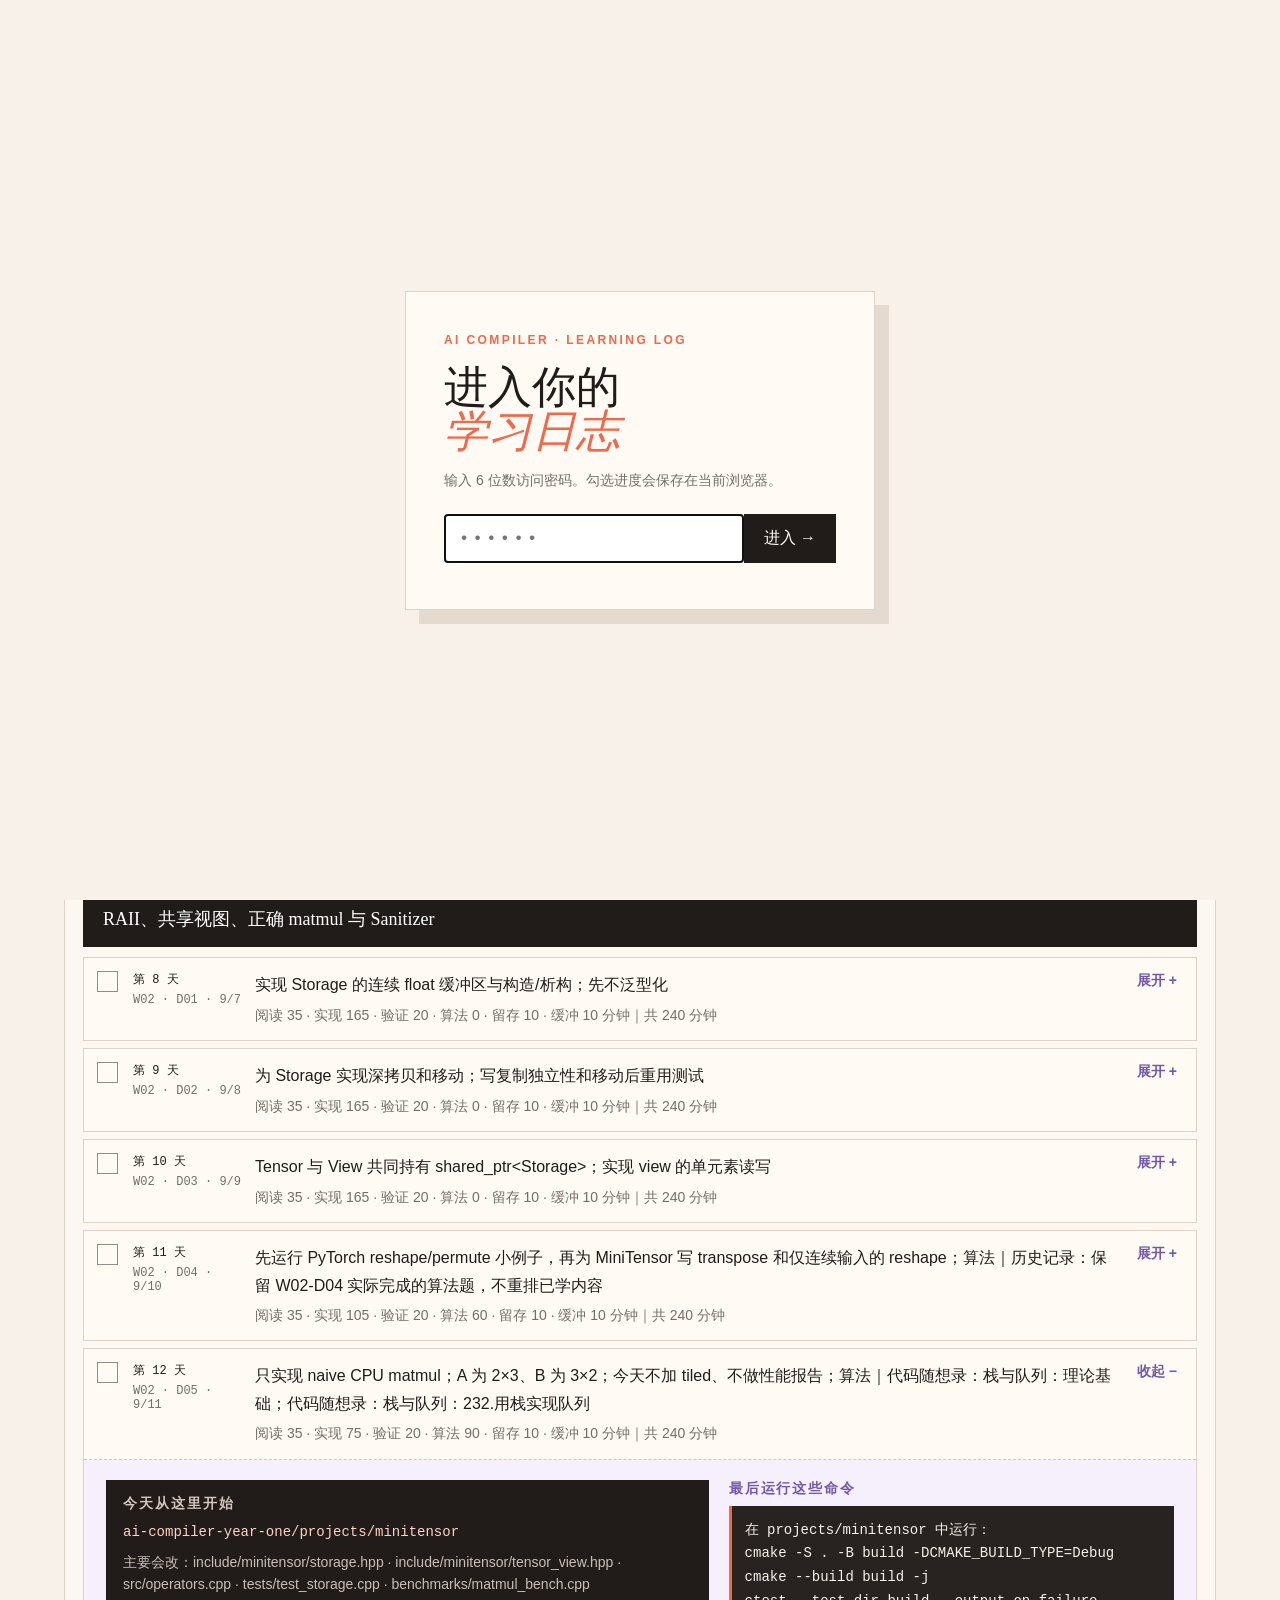
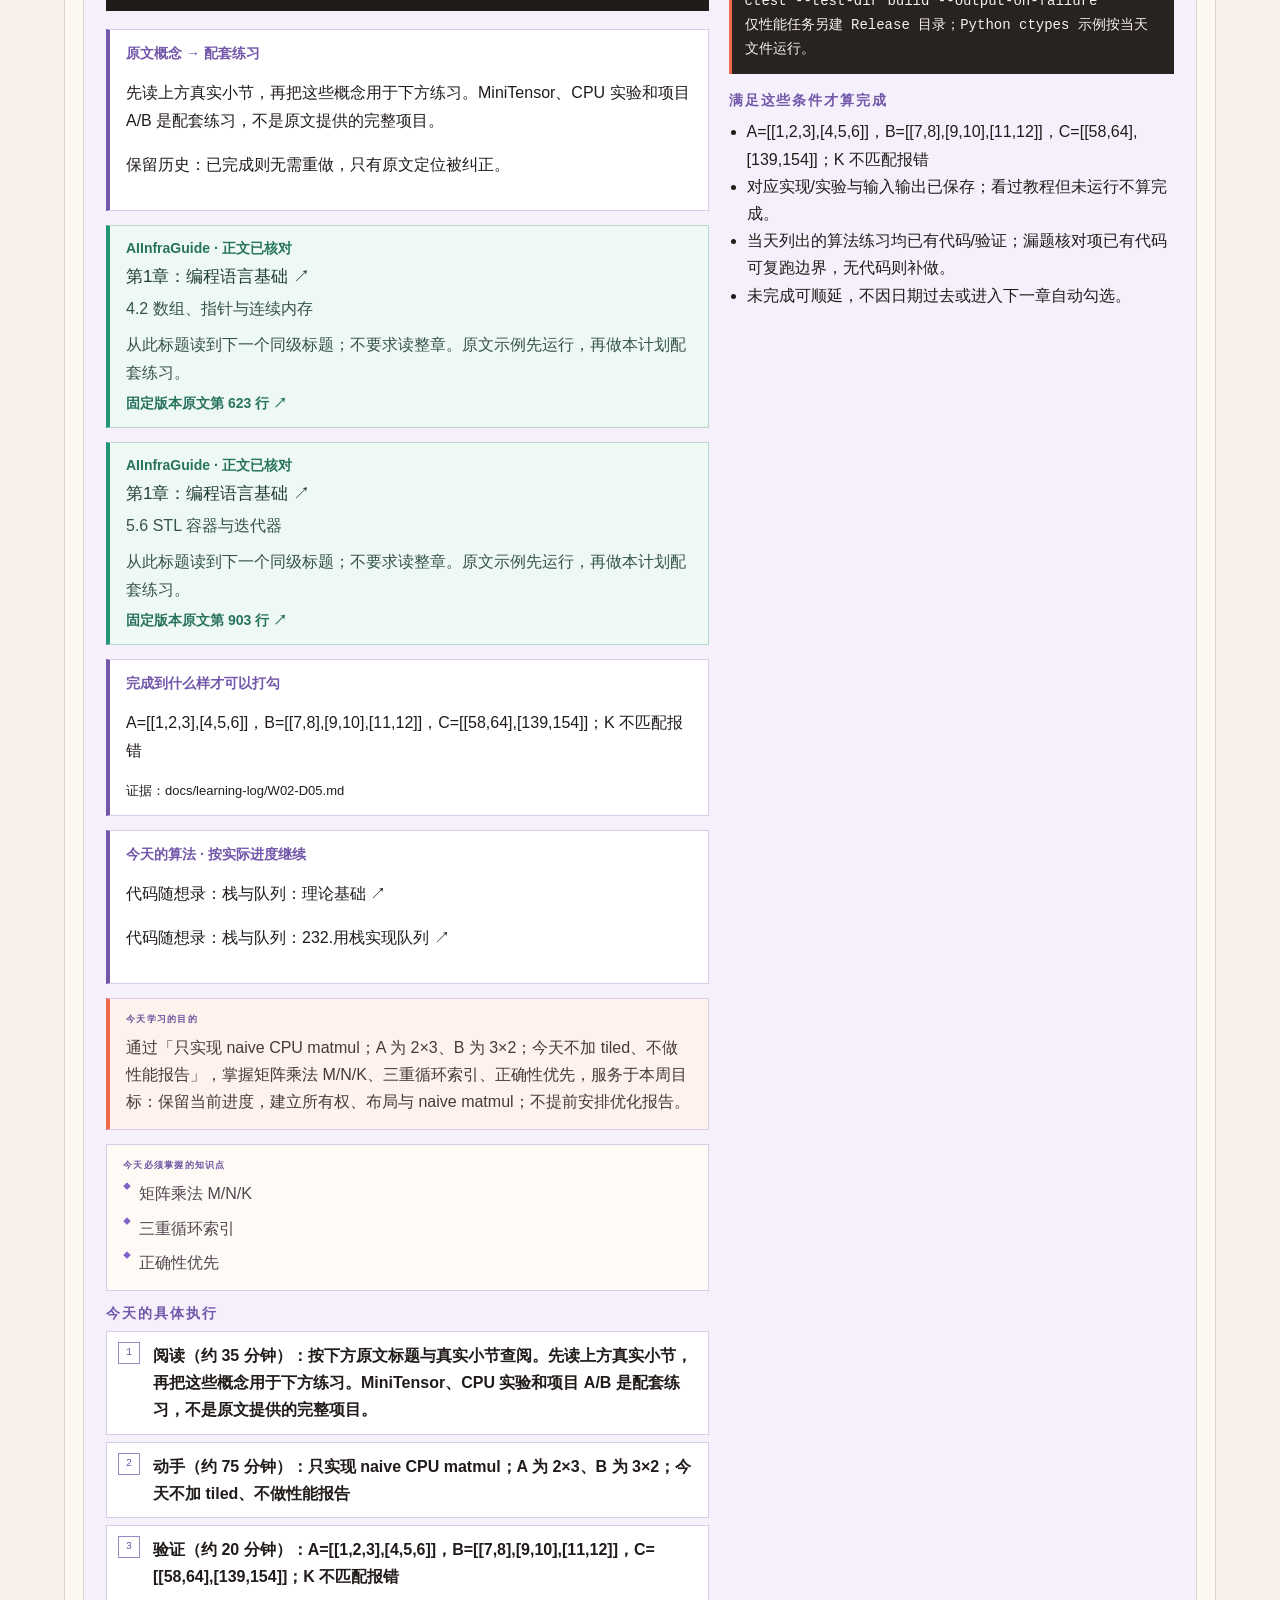
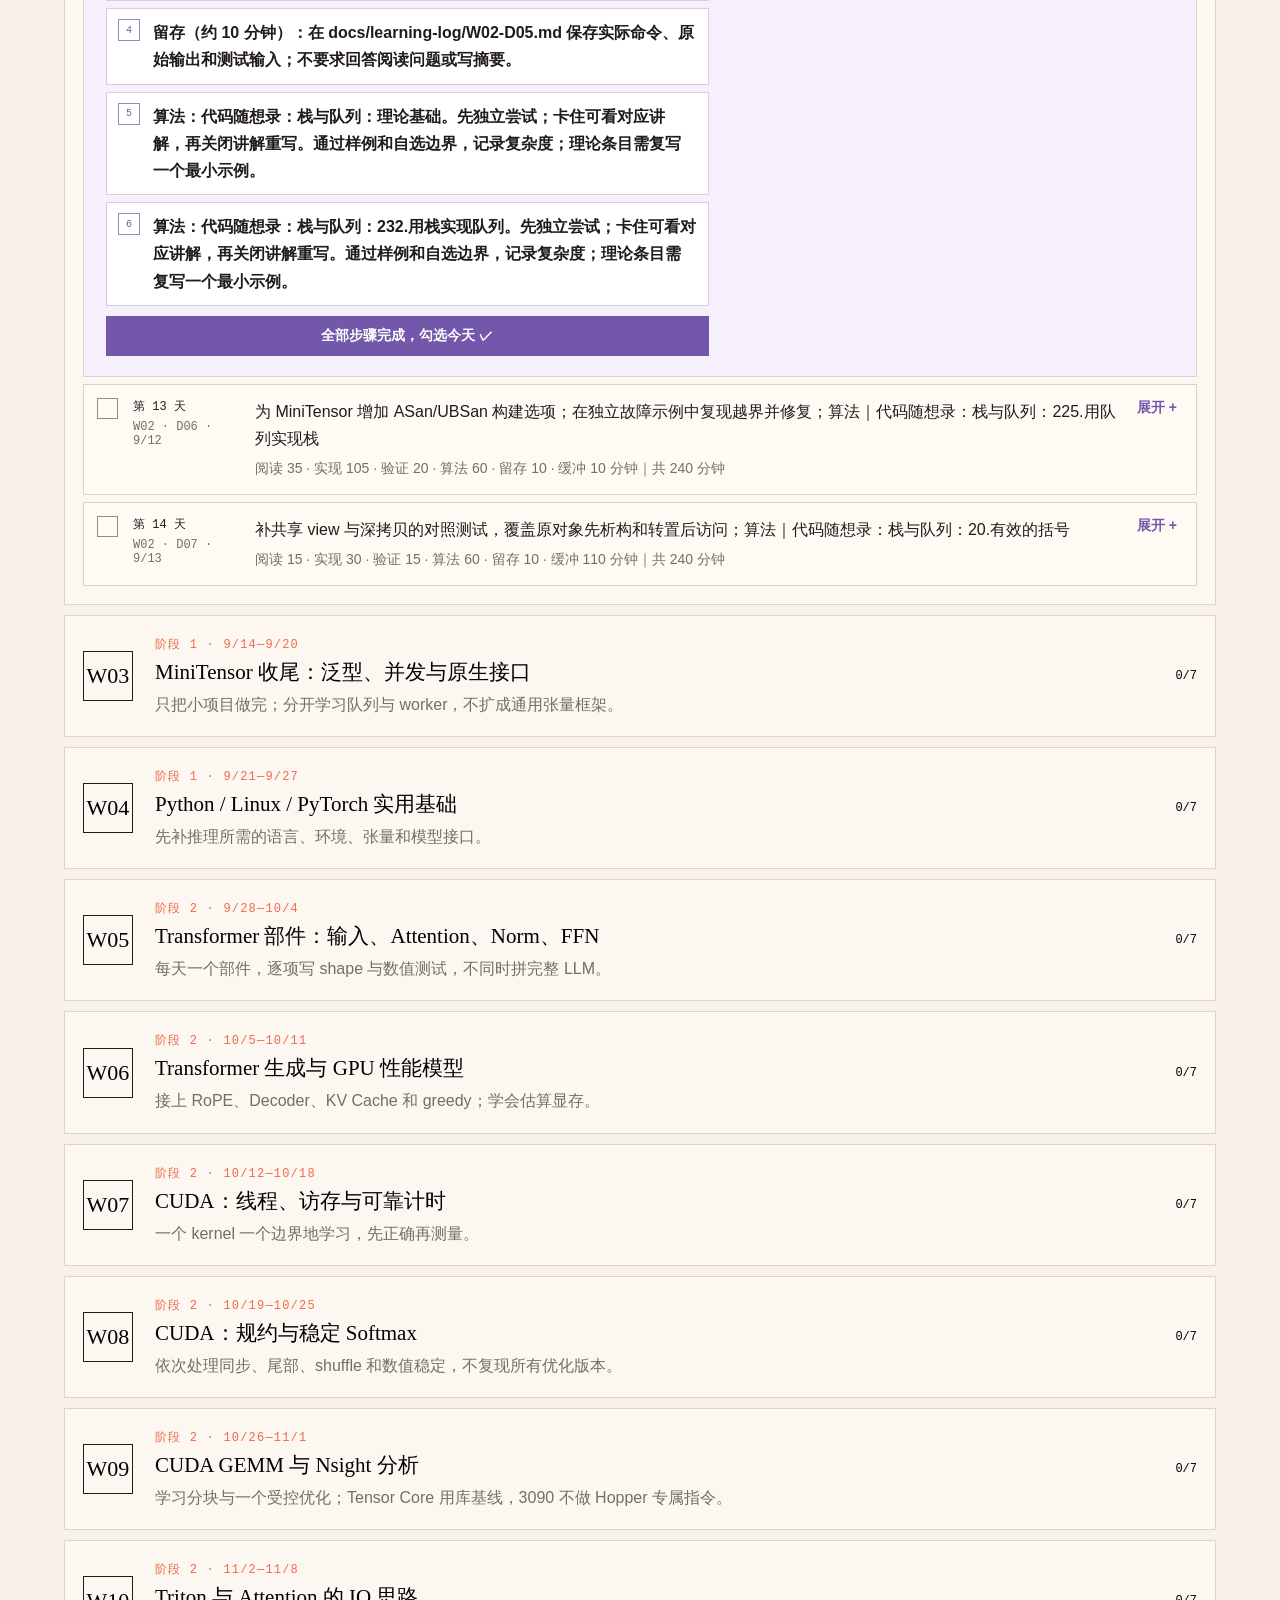
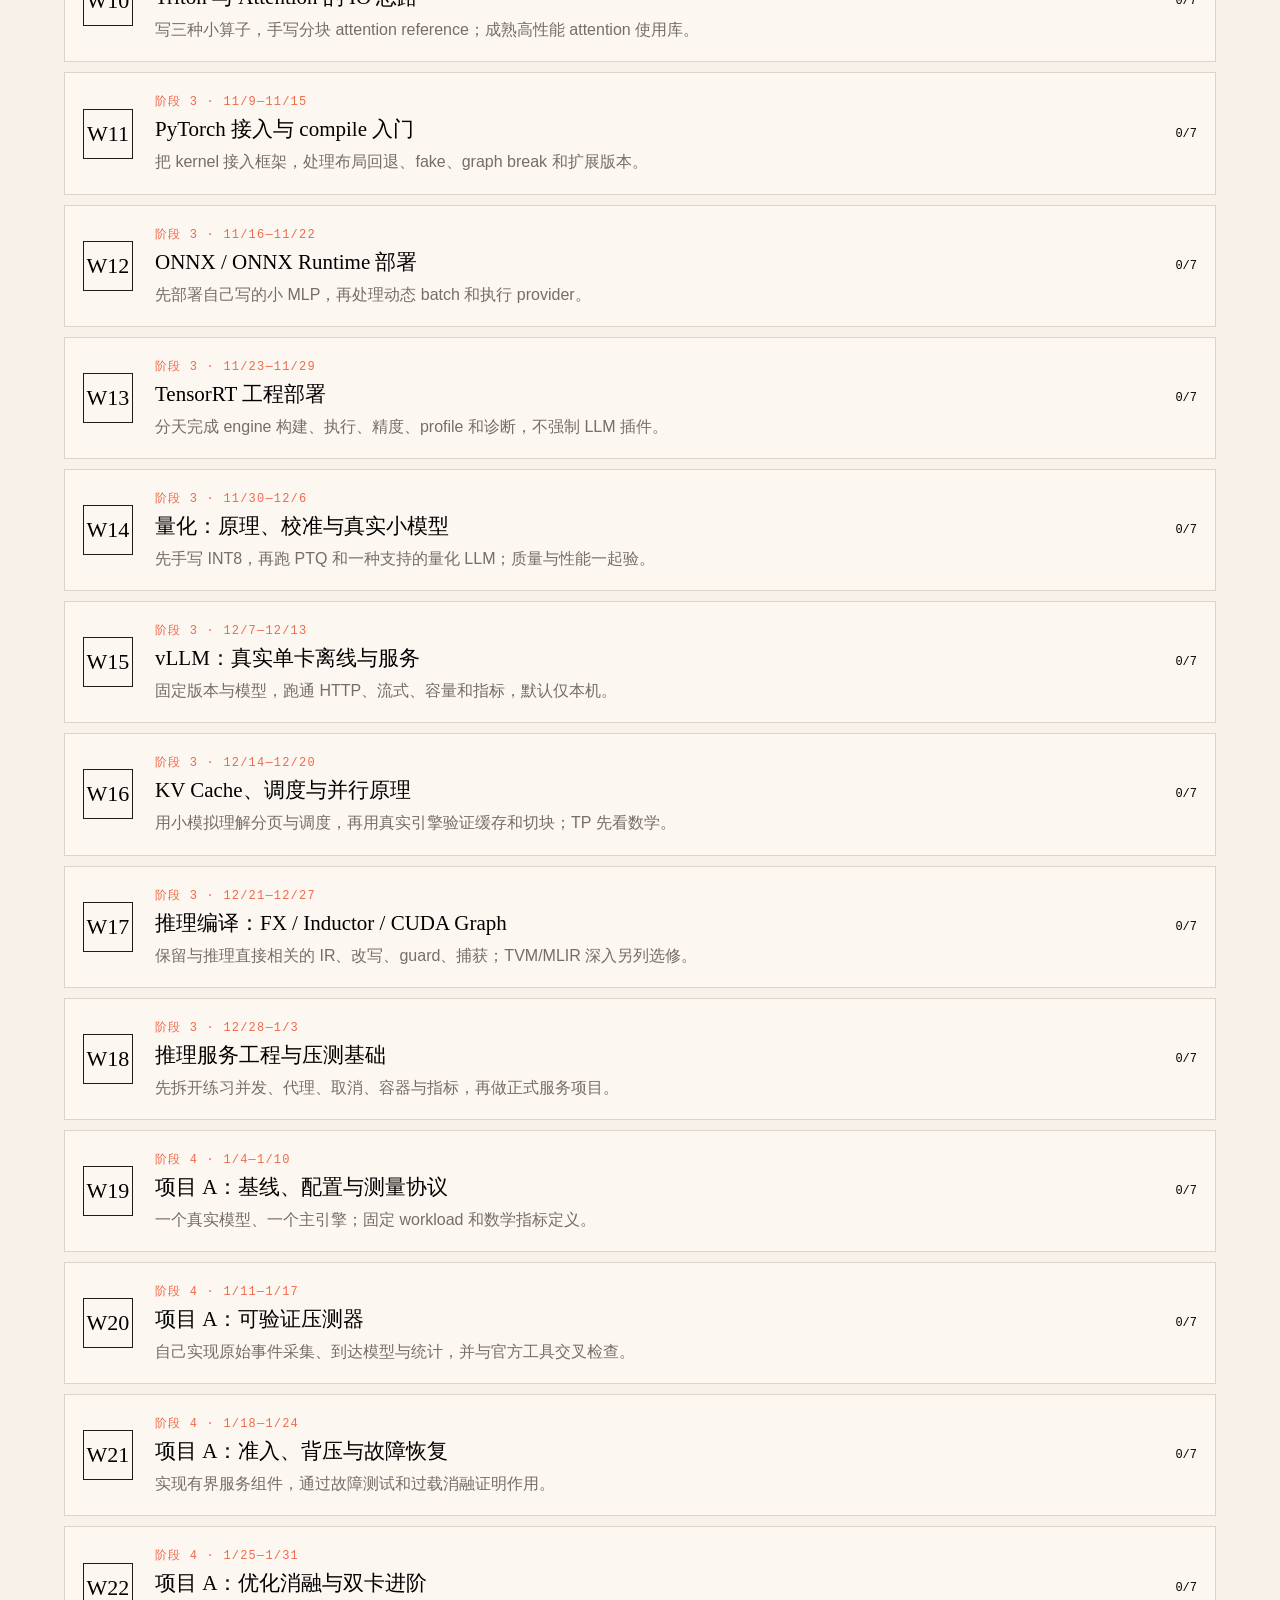
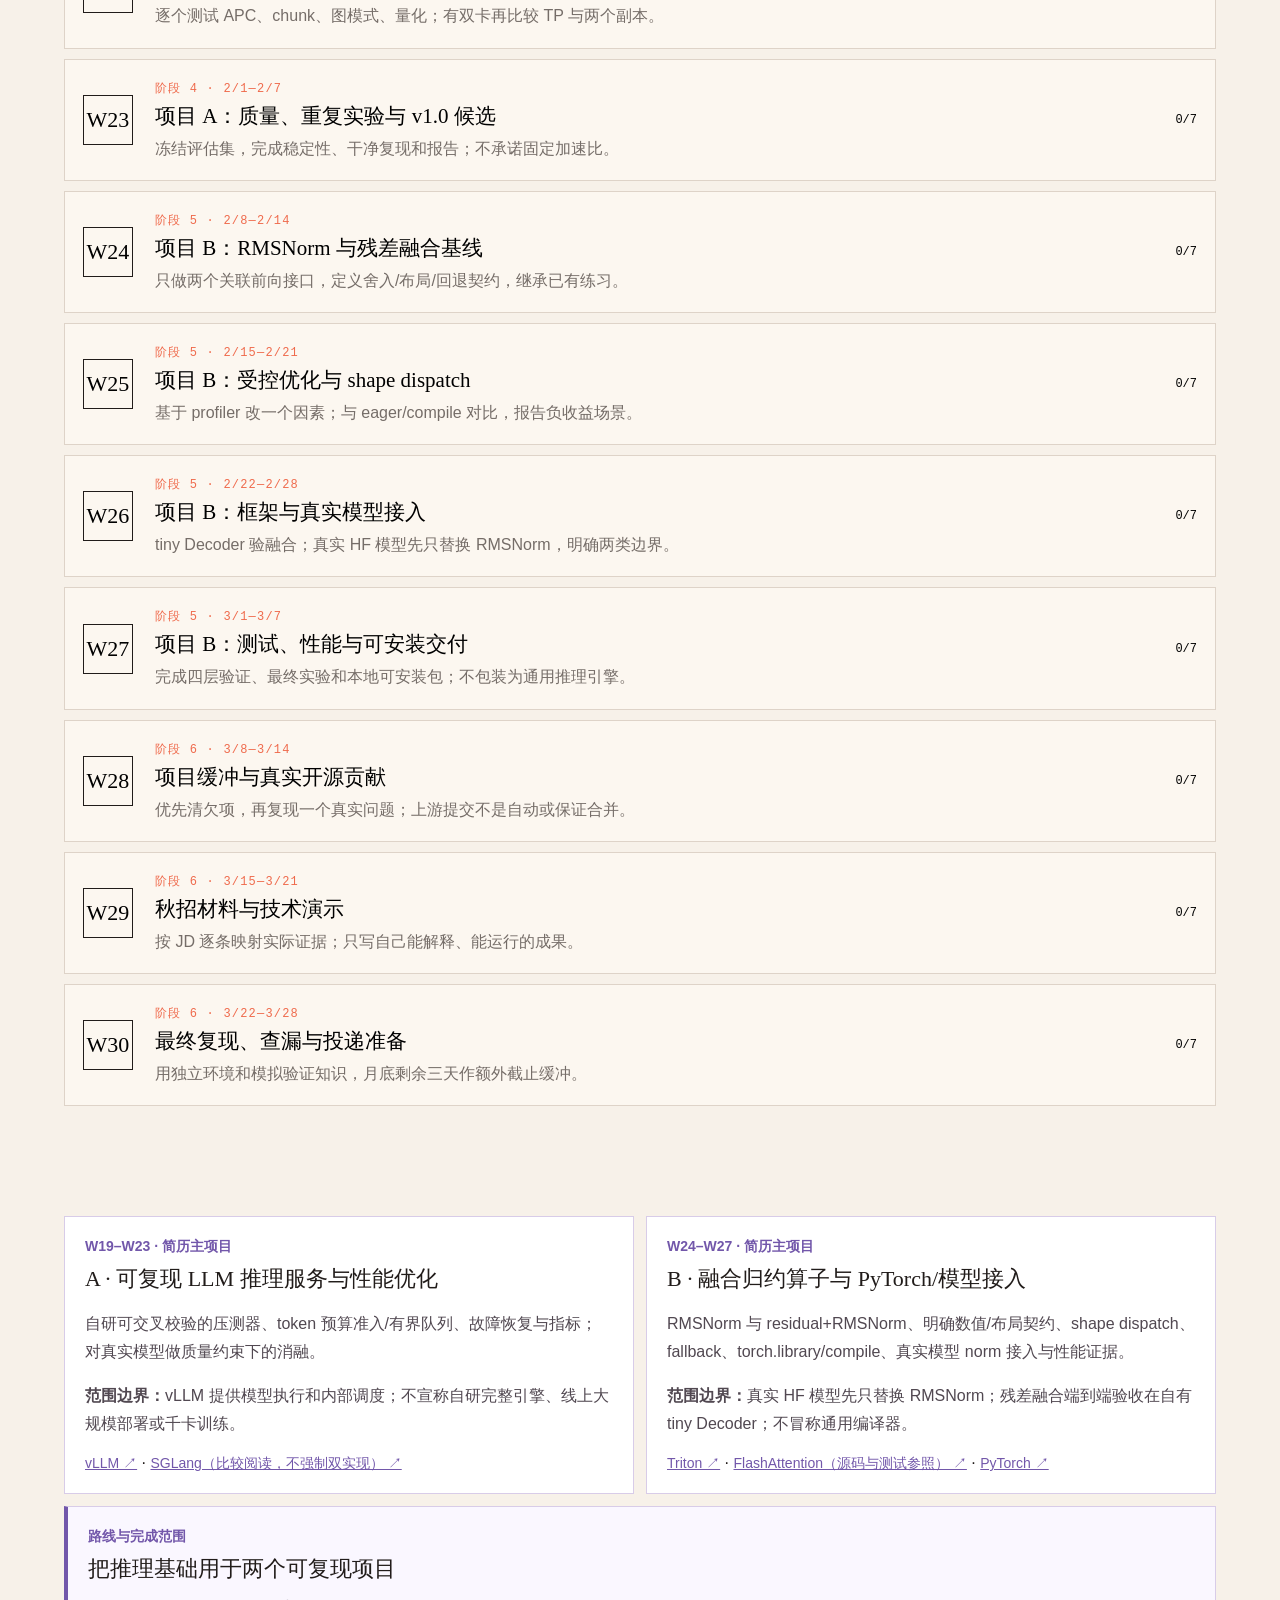
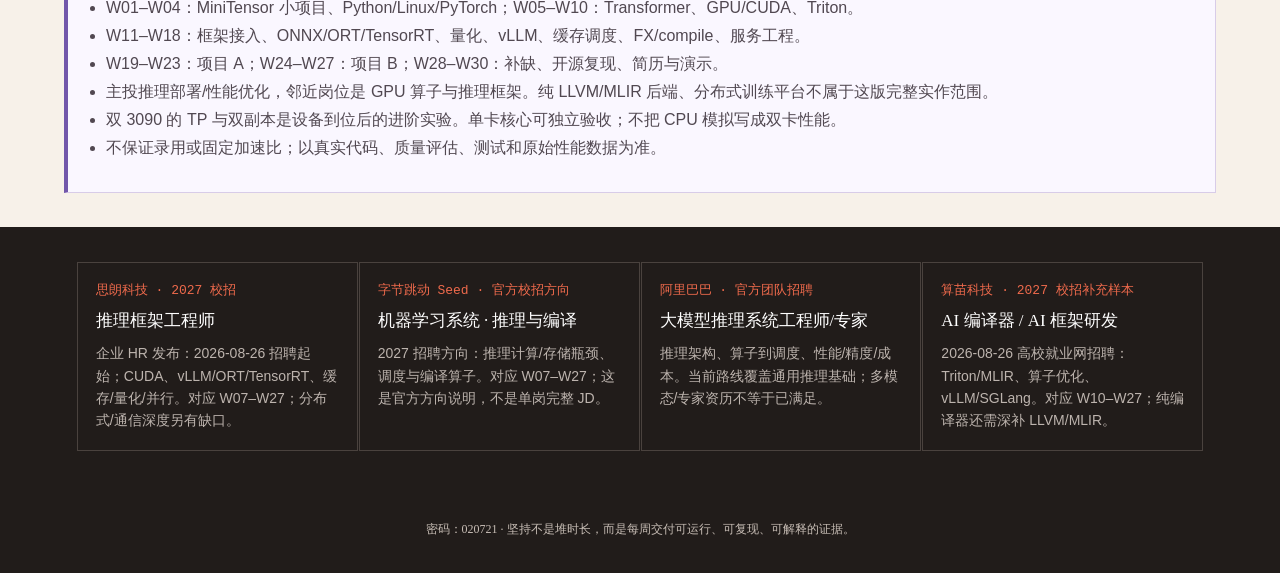
==== commit cecc50da: "Refocus daily roadmap on inference deployment with verified reading and unchanged algorithms" ====
--- a/docs/index.html
+++ b/docs/index.html
@@ -1 +1 @@
-<!doctype html><html lang="zh-CN"><head><meta charset="utf-8"><meta name="viewport" content="width=device-width,initial-scale=1"><title>AI 编译器学习日志</title></head><body><script>(async()=>{try{const b="H4sIAAAAAAAACuy9e1MbWdI3+P98inrVQUT3tpBUpTu+7IIvMx3d9nine56J3d6OfoVUgB4LSa8kfBmHN4S5CZCQbIO5G7DB0LZBuI1BSMJE7HyTQadK+stfYSfPqSpVSSUhgWzjhogej5CqTlWdzDr5yzyZvzz/P1w+Z+iun6W6Qt2ei+fhX8rj8HZe0Pyzq/nSdc3F812sw3XxfDcbclDOLkcgyIYuaHpCHc02jfCt19HNXtDccrO3/b5ASEM5fd4Q6w1d0Nx2u0JdF1zsLbeTbcZ/aN1ed8jt8DQHnQ4Pe4HWXPzT+ZA75GEvtn5H8dkn+eRDNL2G1l/kdhe5yRW0P/lhb85ooNDDNW4xhZK7/HDkvJ6cIb+4iw06A25/yO3zyq7Pzy2gjadobIF7MlSYGsgnMwfh3kI4wU2u5DLP+cXeXCaDRpZyqTFuaoxf2ii8jHLj2x+ys+TXwkyc63uL9iZymTFuMZJLjRWmFlBkks+s8pn1g/ADcQL8AZ+fDYTuXtD4OlvwzcluotKDqZ6s/hxkAqj/b4fKZcbQQppfCqPIZmFpl5/dUB3G3e3olN9DVyjkD7bo9Q53s9PX7Xd72EDzXdYRaPZ5Wd1tX8Dj6upxeDsZg4HRObscoU5/SBd0h1i9r1Pn93YqBR267Q6F2ECL0xFwya4R7OnudgTu/upxBDrZX8kdqJ5X7wQpzz76DCnHafwUBUN3PezFP7UEfL7QveZmt/dmy1cMTTtpx7nmZr/DzwZavuqwdtCs/VxzM0xey1cdHR2ODtO55ubunhDravnKara4LLZzzc0et5dt+crFuoxO+NPhdLLeUMtXbIfFYXLCcD0Bv4dt+crKmK0Ox/3/7V67705z0P1Pt7ezpd0XcLGB5nbfnfvwNt8LOgM+j6e5ne1y3HL7Ai3Bbp8v1HW/3ee6e6/bEeh0e1sM59odzpudAV+P19VyyxH4Wrjhb845fR5fQPjK7b35zbkOnzfU3OHodnvutrQG3A6PVnPN7Qz4gr6OEPV/Of7CujXaoMMbbA6yAXfH/faeUMjn1bq9/p7QPTi3xe3tYgPukPDLPWdPIOgLtPh9bm+IDdx33CNXFI46F2LvhJpdrNMXcIDIW7w+L3tfF/L57/l9QTf+KhhyO2/ePRfy+VsM5/7Z7Pa62DsttOFcF+vu7Aq1WGz+O+f8DpcL5sZAmW/dlj9soLPd8TVjsmoZE61ljEatzm7+Bh/gCvj8zR1uDyhLu6cn8DXN+O98c06a3VDI191C++9QQZ/H7aLIFIHcvjnncgf9Hsfdlg4Pe+ecw+Pu9Da7Q2x3sAWkyAbO/XdPMOTuuNssKF9L0O9wss3tbOg2y3rv69oDDq/r3mGDdDr8LbTBf4dIJOj+J9sCd3gObqFZeHb6vq7bEbh5D6+9LUaL/444K/iz8CwBh8vdE2wxG5oo8X8wZ2UqgeVPxAOaKz1mZ8DtOuf3wDMo7hCL22owULTRf4f6M+sLdLod93X+gK8zwAaD9T1hCw1z3e3z+vBs3de1OwLCc9H4IOHBzMo7/8rV4TI5Hfhwyi1dst3jc94UT6ENhqbypyXv3Df3dV1swHdPVCAr479DWW/dpswwRYoZgH+aQ2y33+MIsc1On6en2xtsoXVGc0eA0lnMHeSJLLduqzzsfR17l20P+G7fk4lTku5tcqM2g+Gch4XlqxkmAe5Hx7DdipdUvO0umrxuTo+j2/+1mfHf0Vpv3dbaTf473+h1dosoD63mR5+3M+Smfryk0eJ3tvQSzTqDme0+JywVtM1/hzJQjMV/534XTbHd9+R3aDIYVO8GTyLlv9ftuEOAQIvFbChVVp1NcS5eE7+5rwuGHKF7ZeKBBVR8Gyu8hnhN7HK4fLdbaJP/DoX/MVBfsTaXy2WU1gTG5r9DrkIFQwGft7NES/A0grjFKVN/[base64]/O3+UIsiWrMJ7H2wGHvwX+wQfbisdSgjXXBVlHwNl1r/rbp/7GSsKlhTdSrq102bV0DmfIfYstf/9lWne7yx0CMZGbkj+P+KWg/MLc4uVe5T0IBRzeoN8RYL2hc76eEMZghvs64cWtKB0QTIlYaAPWttsse/NeGdgwm7WM2aBlTCatznrIEqbQuPs6AWPX8yAYQOFVpsXDdoTOKV6uGjTHjFfOjgBll7QHzlSzYLe9wo2Z5fbYoPYSy2RYE4oAPZe9ZmQahNe4/JVVW6DLDCfNdhdH6mLIMAxdvI6KZRTfR4U0KP+9EghWbsXEM+Espy/A3pOJJQDzVAHjAEYXJwig7+HGQS5fooE6n5/1UsqxsGW7r/P1hLBROOzlKo5q8d+hZMov4WCs72Q4teVPWO6cxnargy0XBQOyEM5uVzO/tNz8yuwfXsgCbNDXE3DWsJZZS8Ahy7Jml7P6Kyg9OlPhqaXLi/BB9naqzYLgX2EPTkUtGQlr4Sc0Ki/h0Oo8bu/NIOW4V+aaHQUjyWw+he2DmsN1TolJFffT0uW7xQakuyJ/CpahWe09VAVPLsfdovQOsWO0AKStcCcux92jmCF8os7l87L3fDDzobstOou5VDdsLI0P/Mnnr+XmABNTFnG9xGZBcmHk62Uw5AjIFmIj6JUMqRDbAU6toEmwKInLKf5cjonsVpvDRh+2lt7HT0yRseXPypjsZqtVBuLu65xdrPNm0cl2tAd9np4Qe06cLgPMTIhVWX3JD2QVUL7KFddFrOlm/[base64]/CGrLduC9ZJhk7OlV3/vs7X0QGT92d4X6Q3qsN9h3Wdc3uDbEgRt6ocizsMKUkOLTHGxYtSQeIXCZPc7fZ+bbIa/He0MN1HsxsVfWuzy+EqeilGW+mtiEjLZPLf0dOHYy0SbygdA+IOldw3WSxCeVoNOE15Qocv0F2rVcLLfYlnrhyN+CCw0hMxGKrCYunFN0kBMKsC46oEgpTXEwKsakvbISjPQJWrkI4NBHwB1eX2K6fVZDKaSxdE2WSAFvwf3azL7fi66EXZwdB9c4/E1ypObDESURURiC50lXEwxqj8e/kNWuQ3KM6NySYgYCGmJcTZyHObsLoLy51WuCXlwmqRBWwCZC21yOMt1SZC8P7UDzFZCPAQPAytzD2RmyAJ0FTAMPAe42AXHkowj/hYckiLUYpoBVlPB1nTJWNX5e5xzF5SMPLQxRguLEf37/9JHEe+lJEgh/rI3W5vt+PO1wYtraPNHYFvKOELxgbLm84G3+H4VyD0FzbAKkEP2ZtRdXNgeYf3rRTwi6FCMhzGOFrhnn+Cba2S90N5tq3oCJF9mxJLd1iolzZhl1VxdWEV/MpldFraXfJfnT5X6e1I+M7FOC1Fj1NP6yzUJZ836PM4gtriCgNIvsPju03sucN793YXG2Dl1/CL8IEEhQ3SgmBv72i3lS4IJTGw+zi24/P+4A6GSlZZwVUrxSYthv/h7oY9Zoc3dM7jDoaa8Z6boNfF0SiP+17R4ZZ/rwjPHgblRUfDXh2/g4rS6rDcZXM6WZt85SV6VrLpJb9FYiWq4m750cqHEfwFRuYvwGcVrKDiQrTbbE5GRUHJExbVgkhVmPhAt8NTfv8t2HtgXd+6lZ6g6GhU9D2EUJ5svPZSb0D+lljgLVFqlbny3fy/[base64]/6cBl8QXZS46AS6u76fXd9rCuTvznvRLbYpILEmNqS42LCskjMN+XX+yefFJMVdWgo6ODZtsVZwuWTXG/ah59RQNncZnNDvpIBk5+G/6ifyoMbDIZnUbb4b6p8tZ7Slf9iham3K4oR/K4i4tzgPU4YHfiXDnEE+7WTJtsZvpQDSu7Rks72wFhYtFz1vx7clBzrtwqkKQHfFlphqyshXFaZdcE0PKn83qSn3JeT/K5IBx88U/nXe5blNPjCAYvaGRoX0O5XcovLp4XfMiL50ENxHOETWsNpG9d+uu1G9/9cOVvkIXzw5XWv13/7vqfqR/++ufzejjj4vku5mJ+fxYNrOT2FvmZ/vPtgYvn2e6L8pSf83q2G+6QuXjefzH//jEaWKEsVG4vxk1s5jf2C5MbKDnIL/YehB+g0feF8DAMmH6Ry87k9ufR+hSaW0N7j9FwjHsXz69G0PTaQfjBeb3/4nlw5fBD9XhBca/6At2ai+exeZB9/R38raEgH+6Cxu8IBm/7IMcJH9btc7EXNN6ebjbgdmqobscdD+vtDHVd0Fg0FLawXT6Piw1c0Pw7/KzkPw12Dzt8zp7gxfPELxPmgvr34KPzeuGr83q4zZIZBrdLI7vHK/iLi+Ks6iW56F3uWxf/hNP12IB4esjn11yUSxknl2iU14AcEc3F1kvimPhfmUSxqNovKoXaXrwFuLD8GmKGh3gZuHmIPP4EN2PQM7RBPFV+Yw54Kjc+OOTzt+E/9W5x+Hb8g58NAIAhAzWRm8A/68ljX/[base64]/MDDNlw1myLAryY88CEfl+ZEH4RhJkfyQnSV3jRJjfGY9l8rwsxv4+F4yKhqO8XsbXDZeeDb1IRtFgzE4fmILRXaov/hCsI96EH7ATW8UwjPc5AqffkGZKLQZ5ya3P2SjudQyPNfGJPd2gs/0kTnGx+jM0lGzhZn3hWdT3NxLciuFpTTKbKPIJqSUzr3is4/R4O94sBjKpvNLUW74MRp9L64bZboNuRSaCqqU31hCkUdkTZLeJRzelCtvm7uTKC/5qeQdwb+CWIi4DaCIJE1VHBE7McK1UDaMVke5yRVKtpZh/+QyXsbJSubCn285PD3sBQ0oXLPB1myk4f0ig4kvkbiWlL1FQnSCrEPiH/LFp+R4HPlQLjxkW5+MgD+34UUPD4Ovjm9FuiDet1cs0cJXyrWWS8zxW8+oS3+/3HoQ7v3BcZcNXPcFug/CvTccweC/wy/kDyndbbfDLd2qYGLJjcF+Kb4jOAKsBkSGLxKj8yE7Y2AMVoaGBQLNz3DR3lwqxk0l0eIgN7ldmNj/kI3mw1FuKskl4+jhWi69nMtMoXgyv5/IL0UPwr3SK0k+51efF4ZG+Jn+fLKXi21gnRMu+afzJM31otPnDYaoy60/tV64p3H2BAJuZ4+np1vTck8TYG+5g5AH2yII1d5sMDXfguipm3VptBrB72kNKY7QaDUQCtO0/HxP43ZpWjR0M63R4kfXtND4R/z/nR5fu8NzWfgrwDoA4pDTbrq9cGInLBYarYZk9LZo+Nevaf7VYjOffcKvjeaT6/m1MEnG1Wg1XWQATYvGrKNhEeHSCbKOwMsYT3LDq/D2PRnKZbY1Wg3ZYPyevXvYuABRNC1Wu1mr6Ql4NC1SJm+nO9TV0w5unN7p8HU7fJ6eDtatly90+naPrx3LWu/yOYN6/EBBfdMVS1OrramVbrpibrJfbrJbm66YmtpsTTZDM3xlszfZLjddsTa1XW5qvQIf7FebWs1NV2xNrVebbBY9fNV6qan1Eo0/tTW1wonWprZLTXYL/srWZGsTjm+9jD/A6Ph6V5vaWvExdJPNoOt2/e9+j8PtvUB/9YPVbtbc1x5/+hnBhBTGp/PJJOTEP37Pja2QP3OpMaKv3OR2/vlAfm+PfF+/TGxGwx9fJjajoSEysVLcXBhtxqlL1xw3WUpIXa97zu0M88efczvDaO7/otVIXpOm5WcNer7JTY3lUmNoYya3O4xnpD3gCNz9DyBysd2+g3BviA2GKH6mP/d+Pv/uiUarufQTfMO9XUODUc0vWg3sK2taNCgyizJp6prb6/6J9QZ9AYrgFsAzg9P5/XE0+xTNptHGDErE+NVNfqafEg98kxGuR6FH0VwqnEu95J6AoLh3o/kkDMGPr4lCJq/d/DQX7kXpxxqthr3jZ50hFjQJDaxxTzap9h63x0XlUuvc036USQOYGln4kJ3FlwCsEtskN/EhO+vED5gfeos2H6L4Q35sE+1uF8Iz+f0higaVku4hlxlBy78B5umd4cKr+b498pNGKyoygYDciwdo/x04KVRhIIZWJgnO0oA98OCgGb7TSD6ZyaVGuCe7QsnNZjw/8oAgOm5kJL8/nUvPkrH48bVceiyXGoWD8WAH4QfFmT4I91668XcKbTwtvIyiR1EBerfq2yhuKim/[base64]/03X5/XBAMOAUv3GSb2Amgnr499fiD/C+3HK7WK8TZIsXLg/rCHhxJMbXqf+HgW6+bKB13YCFHJ5OX8Ad6uoGBPOLVtPt9vaE4AbvidBG02I0azVOH/kMeOKWw+N2CVoOtqx4NdogG1HTYhCnAH65r9V0uYMhXwCW7Nz+PD8xjcYGUfx3cOJEYI8i09zkYmEuXBiCdxBelfhLbm6YKDOoxF4s/+wVn17k1p/DJIONEdAaU4bWGAVaYxqK1kw6huImNvlMP2hIdKjwKIIhwlM+s44GB9D6VP1WysIY//hWysIYG4AMTDor9T+xE/A/P2RnuJEReBnjydz+Bje+i9eqWfLaHgEzm+k/vhSsZroh+MxC/fjTDxTa2EXTa1j/13OZ52h67QgQzXAKlN9uMJZDtFusM+QLUPmlNX45jUbWuHAvn9lC6Rfgq2I/F2Un+PE1FH/ATWzCzHY5/CyVS41RLlyjDNZ+oI+b2ORiGzK8lkulJev27CkaWaTwiV9/A6YUTvz6mw/ZWe5pfyG8yE1uk1gxdY/RGu+DFZ15AO9UZLAwEBOGVgAxArLIkBd+ZrTGXwBq4dsVLxpP5pMZcsSH7Gx+a4E8lnBFXFvMjT7iM/OnBV81WiJy4FRRiw7CveVadBDuraZFZyiqNhTF/OFQlLEMRRkVKMp4hqJOgiFpFIqC7ZWXxNXKL8H6BP9lwrndCIq9KUz/dgT4ZD0FoRarVSXUQpbb3O4UvwphQTyfGZSOQy43EU9hdls4KDXGpZ+hoTT3PMwtrMiDLBtP+bFNCjZUPV9/A740eRuEQcA8EMO5OFQYivO/pYkJAX+YT79AGzNKKw22Q2u6T6H3k7CDhoe9wJhg+cfjXbhHM1qTlr7/ITt7j9Ea7lNgowxgrveH0PIqeRpuBKKgp8VKH1sEcrMsV4qDcG+pUkCUuYJSnNng2myw8Q9ng01lNtiksMGmMxt8EozAmQ0+gTY4vc+FVylfR0eQDYHFDSf4zFb+/S4/ERVsrVZDHCEhnB3OKl1mYa0XF1NiCxyhr93a/8a2gOpwezwQEB+I5DID3HgSNrzTUT6zpbS8zL8mjRRaegXZTIZ/h1+YKZQYg4FoLfPNBTNYWJy6RX3NaA3fUMTE/se2wPBfW7+Bo9HAWqFvDQyy9bTY3mMJQGF35YpA+M1KFAGSDZSKcGZxa7O4pj+cxTWXWVyzwuKaG5zpcbatXee29pmZPVFmluzsSstaIRxGQ2l+sVej1XDrz1EqBa4OXmvBVMw/5d5OkLxluae7OYiGY7nUMFr+jV9O596P5vde51JpfvQ1/2qUwpu6sMzjQGlhdhsN9PFbi+hRlN96hrIT+e0RWMrF/XmZ5SU7/ZSxuLWff/aKbPyD7zYxwPXHufHdwvg0WdILz/q5uYVcdkYwBMtv8lsrsEbvb6DlmGSHiY06LYa4gdKRm+VKigOmsqrinNnm2myz+Q9nmy1lttmisM2WBnvDNIXCWQCHc5toPiz3iQlcrN9OmG2WP76dMNssZ/v6n10KeF+/LAcwnM1lFwvhR5IOkz+l/WV4Qx9OoaE9sr+c25uDjcKFBbm1nluj2DsOqP0MQt4dGhSsJ9qM82ujKB2HFTo5nn/fx0WH4YpYZLC6RoeFi+JvKLJRWbKZjE/Jb/bBdRNjaGwBRgDRT4HJFkdAiTFQA/wluXNimoS8XWy7hKIFUWcE2/XsVbE85FRtOTdabopcvQp6Je04y/UKCnBEvToz5rUZc8sfzphby4y5VWHMrQ12tM9y+k9aTr9dx1D5ZIYbeoB2VnJ7cyia5ke2uXBv/bNOG+2mP/60w1OqBLrxgkm0GQ285d9mILAtziisgzgxPpde5Yd/Q5FB/kVGZs3zSyuwymb2UPwlSrxCG8P55wNQIBxPwFqKTwVPTKzQEhbV2VlufQXW479dab187QrJ6UbxF2TFFpLySco4KegqsfJ41UA7v3NzwxQkc+vYOyyFYm+ltR48yshiYXpZeLD04/zGe35vI9+3VxiCAaker4vtcHtZFxVgO9gALGlgTbBJQImx0+WkfyoxKgLrZYoHvlJVxTu55l7Dzb2GtifZKTQQQcv9fGKQ3KBUGAt1BrgcT08qZvHGA4SDyM/cMJjAXGq0MP8MpLbzG5pNk8LUg/CD/OiK/BtSZAsSx5YVroHL9QUdGBnJL63kk+/59WGUiOaTK+QsciFy9ycFmFj/YMCEkdV6Mqq1nrYGRxmMFEru5t8sAT3DgzWIP6bG+PEF9HAPa9/CEfbczdY/vjG0mK0NiTKYqL+1fvcdCTHk3/Vz6QSfeQh1TZFNIpdjysJqPwWysNpVcIly3mCW8Y77A5RKAcweeolG1gpDI9z4+/Kstx9DvoCjE2dSCbvAHR6fI0QROgLJvBTCi3ruaYJ72i9sA6di3NtZ9HQURZ+UVAvigjY9/yKDsmHJ/QRribOoyX2gRH8uFeZeLwEtwixUrKP0C5SIcG8niEUh+wLcg9f8b2kSDDwtAKNxclFACJmOHIR7QUfwZryKjlSBDtzIiAgUoGweAwIUnwKjPDfMDYfh3/m+/Go/ikzD8+LXGuZ6dxtl0vyrUUK/QV268Xf9n2Euk7tccpwbDhfmwkAesv4ccvzCq/BsuBYU3vH0/uFRAxVTHCQTKNriisb6V2gXJ7fY0L3MEfIFgipGWxy0/JduR6i7x1ObOWf+gMWAjKwYkFEtBrQ32JxbKG50J781fxDu5VczaASKoai/9XhYytdB/d9AtlN/vPo0xBSsEFMo213eeUNmEzPzwGzC7IVcLS3dvlssBVowlczvveZizzRaDTkCQsNzw9xERAgmKMugxAWMrGfS+LBdic8mBc7gQka2yQ4nF16VfgW/cijGj6+p7TZDQHo4yc29Btdj7w16HAP9FKpoZkVliAljiwum9BNEuwkQjCfJ2klIUApDMe7JZv7dKCSonRJr03BJKXaey5QKJ8GrKZX0Epco1Zkx+hTG6I9WU8XIaqoY1ZoquLmGWiMzxU2ngb1C3LmWNPAIZog+DUlOdGNyzM42rxu+eR3scgRY16/+UIBCA29y6VdyXZbyvMl+Y351EM2+F+a4iADEhTk1Rv2Xm70N46BElIv2Qhy6OP7/02MwGJ2CAbqIWfqw9wPLILg+KDZBspzyyQwanC6DAeRATGDWm0uPCfYAnMrxMJfsRWMLUmAzMUYOzmVipEoadrnnwigxJjCn4HvLhwfIqcCjRlzmU4IEPo7E5HCgslodhHulrPFytTrDAJ8CA/zRaroYWU0Xo1rTRddIJnjj7k++gLOLWxrknm6jgZXC5JrCBtE6hkJ7zwCwPo7l9uY+ZGdAhFoqwOIqRS3lZwPQ1UVLBf9XD8v+k9VSPV7hY4ldUr+WkNN2kgq8/HcDPmeXXrhfPBzdZLPAB/uVpjYLHsSMT7HD6K02ZepaY+q4zsroPmsZ3RnoPQroVYFbmBUkxq8P59Jj/PBvfGIQpfrQG5gd0vzNF2SpXHqZiz0rlrZLJjfyCiVi+eQ6kA3KAvwDEbK9Swkvqbge6YXlCJiJc+9H0XqCwBKIBch46NDgNFW8ODDMZQbIu0XSw2HXWBhRpQwvv/ea39uAIY3/mmQ+ZKPktsFMU/eMWvo+BcXx92jMszIrpB7iEAOgt/mnQtBbuACF5ta4udciefT6aWSy+YTyLEFtlbQTiAHVtfMg3KumnWdI7lMgObVawXvAxQ3LjYZgrPzGJtqbkK35BIBRwghYmacHpHwMQm1OuNFzqRhESsceAUhbfwGGdmNXU2Xtvuvr8XbedZD/GUx6D8uGoJ1Lc7cjGGIDeEFsKMy0fFqcaS7DmcpKRvqMBvFEGN/GoJ4zAr5GEPDxC78Vpt7ldqe4txPUNf11/fdQBJEahtfv/Ut+LElq2khxo7By44wxOcCJvxR5YxzuWyws/RRZKz9kZ1sxqw5AkYNwbxtVBCIyxuGRRSrk9rAu3KhCRkA8soIejigxTeuFn3+mtUC5p/3ZpDVrLb/88iEbbbvw889Wre0X7c92LW34RfszTWtpBv906cLPP5ttWosJvjXatbTZBN/Pfg+mFEV3gVDudFH8fFRpKXIdynQLn1KqW6T+Ua5bZ/DkU8ATtXLJe9IqLG/fAsmqicH8RlpaNv2OUJemBdr6tHvY7qBefrT8UHIJZ5fDDwBDOapGSwx3jYMcFdaIqzT+LF0LL9KGJptNXJuv4PiIDRZQWKNteNm2NtkNOJhig5UaFlaVFRZv0BNMV9IFB1u5ChPKGBkdbNYuRsjbKM1J6dQa1I+sa2arjtHYicWXwjNnAqtUnGYzTKEd2zvblaY2Q/l8HzKXjUan9oroFN5sGa60lOFKZRUu3WhiyDO6hqPTNRwbV1p1Niq/2QeZ9WML/PgCqRQ8QoUOYzwFpc/wlOWoklAgwBZWT5BtdnRAT8eOAAvSuMy293RS/OsXKL6j0Wp+dHjdIfc/2QAloD1l8pI8bEJYg1t/dHj1f2/70eGlSLVFITxcWNqF2NXcmpAVMzFQmJkj1a9Q9onrOMgtod1tQm1RsoMpOwNsPnYzuXSC9B7KL0VRfEfBipGIkliNUHMhEliRcQCb7eyggRVC63C6+mh8VKnJ0WUlHTsI98p17CDcW6pjZ/DyU8BLtQLeymiIMQM+IX8L+W+LEVU0pHpknWioyhiNRkOMWY6GyiFmOSwSENMnRkOVY3UlaMhahoaUZcx0oyk6zza3PlNG11li9zESuyvP/1kaw8dJYyhLpRezp0kOEy5R3UCRV0CNKu5rkv0z3G8zg+JPlGXiJDlKyFZLjUlZ1MTw8wOrYnuvaP7FID/7BKhbSD77QITks8PF8f4rSowRytOSGi280YrCWQKBoF4Z3ysKZ8nFSU9b/k2GkIeh+SGR6WWWW19GwzFp4wRKeVOx/Ite7s0DsndyWhDnR5KUIoG+gioBqUYFVfoyQOaXWgT+5cFhtbLxynDYoBOKL2b6udHXxFUug8KG8sPqw8EVB2gwCIbr4JX8EhgC+IDhL1iB1iabCb6xtYElhkX+alPbp44E1oh9jbJKeaN6V+RGk+WaKW5tiZvfhy3yuTXC58PNQVgKXs03GfR0lB/eRdEnZI6OwN5jOQXV2jaL/WzD+YRsOBN9RhtPIUMK16wTNZY6vKFEVGgqUggnhBT2/QS/MankzxWr5fSCJcXEbWnxbZmVdjmLw0FelcPl0uOdTrGjGDlmd597tK6EZrjKW+/y9bR7IOtqmV+NCTcdT5L38EN2Fraif/n2Z6PW9MuFn01aC2wsS3lakLV/GtPjPoZsFGBMqUHgnco0CEpIK2nQIZjs0rffUmg5lttd5Ma3ufkFIOTv28uvPi8MjQA0F1siS5+hBc5MP95B/1uPN+TuBj6mfFiYPD6zymfWueHf0JsJfuw3NLCDRhbyfXtHCvYVQUoVfNMFtudXv8/nEY+SAZYymNPOep1d3Y7AzaCegJlf8Tfiz4QgiVjiQ/CNsUIdfUV8QxtMVh1hu0Lrk/zrF7nU77nUOqAQDH/52VThQQbcmOVYYWlXBfzUOUJduOhIYzcWMuFbEKKErWSr1N7UasLhwsvC1jSs2BZhpW9jhA+tl5Wwyo6XaQl6WZvsbXDYFXuTjWlqa8MfrNg8mGF8+GCHpbzNflIxGFOGwZT0BnSjSZHPsvw+RpafSUc3X/r75Vbqz1euXeM3JtF6gjir4ItiXKAkpuYWU2i/[base64]/za6OSSypD1TDeBRPFTW5T5n9NWqnc7hRlhTIVeBByH7lUOD+0BT2icC8EfAsAp8l+L96Fh+ARQPLhiMTbfSqg9ScTmoLpukwDhaetSQMBjss08AyBfzwErkYeUhmBmw26QniQe/sMDWzml9by79+jbJx784Bw7pTFGqsdX1/Q8fCRGhx9hAtinGsQNpTajE2tjLChBBvu2ErA7rytqe0K/HfFDOu07So+mAakDAcbmtounVRQbCwDxSU0K40mF7eRd3V3G5oLzfSTll75jWUedxmsNxp2Gug77UDfWWreYRv3Dt6yml/KZbZRfKowBLmGwn6J+Aqh3jlu/RlQZ/y3z+2VB8IGp8nUo9k02pghazj3ZhHW03gCSgEnF6Uef+K2TC9ssLwf4DOPufkFTJaMd8DwNWBjEUdfMMXxipTCX5Ivh8emaIOB4l4v5TeWuIlNMrrI5JGGH4Hp67c0eQpyERg4+iD/DrLp+Be98FD70/h2oB7gtNjxTyY1uR1XVTUoyJCpGlhrhaqd2euPZ6/ViD6qlAvYdVzmIRpZ419Oovhz0J/l1QrGuuLB9RYNVB2m4XUDdrxJ2NbWZMdrt60VG2VrU2ur4FfZrja1GsVolkEIWbVaT7x1NpVZ5xIClMYybJ9Z5yNa52NvERohZw6nX6DeGbSQRkODUvZ3vY3TDOY//qybDeZyTJRLPyKl7Si+COk07x+joXR+KUr2BqF9AzaE8Ocu5Obzvz9C6RcyUMSPr0kmFdohiAMQT5Z02iqWPJLRSGRfSDhJjBHrqwQ9tJ7RmwQ3Gazw0zkpVHENUz6kx4TLTmyCPcvGha4em3FikNFAb34jBZk+A88IfiDpWtBFMrxwWsBPw6QjBzeVdIbsBko6A3/KdOYM3Xw8dKNOflEB3Rhhw2049j10pH01VXj2kOzaqmGbCofWh2yqDtJgXGMUd/Jgjf1e3KZrxftsbTgYbIdwhIB5zBAqhoXV1NR6WHHpZ8Mz5jI8U0K00ViK8TOregSr2oB0p7NO7XV2ai9FMrcdge4eyA8luQIQJ5nczqXGcql1qC/EGxd/Yz2sA3igcBKvHMVkpkmQX4/j+Xq/I+DweFgP8EehRBSwBx4PDRBuzlnu3SjaxB59ah12RzL9JAsGsMBAhFtcArM+KNxFSdtwzEIkthKFyjwCBoAmnPBQ9UrQ5iDcS54LqKvIg3GvIQCEt2zA7lJG2HwgD4ky2/n9BdJLhM8+KYQXuXgCxU5Nm7KPK0U5BCJCgYz0CsoG7UYUynYGfz4e/KlOroEG3oJupqMoPswtPgQN21uEhPf0YH71OdHiD9leFfwjnVONZUM6qAz5VDm90fwawma7ELched+tBoxzGkmrIZvEmeLTzfQXwo/Q3qNCbwyNDVadR+WhR5lKtRE+7WySdC+8xWXHm1Vtl/EHe5ONFpK7bFeabJaTybBhlDFsGFUZNpjGdgk4y6s/y6v/gqddNa8exd+i5G5hLyEls5OMLLwVh/MxcAYHKX7k3k4Ih6mwuOXSUT6zBenYFDmI+vma9vov3/5Ma6//gpGckMpNMkwIwwNJvkbRJ2p9gn4GvjY43/gLRSJnxJ2DDHryE6NlfqHyz16RVPn/wCBF+r1U9nhaUGNDZaFI5lFqCeB6NS0hdY2SlpwBxY8HFKvTZFRCN2SJrAndyA89GropH+FzoBtbUxtZJE2wRQj7gHWimxpAI59ZAI8MPy/3duKQmS05+miTqzrI55hfK955vSqZOLUZx7lTdvNJhZHWMhippCZhamw0cRYh+1gRsmODRbuOhgxhbn4J7f6OhnC9/dYSH93g3vXya6NHoGkzWk8DTZvRqpZcHk8Smi3CyQVvD7FPQPeLaQm48SQX7c1H+9Dsljx7fGKLTwzKeb5uGXT0h+wMMX6Akn5igyGIEFKYjEsvRp4KAzF+b4PEA7knm+jZU1IQUMKLMbDGPdnkZzfQ3gRuDgm3B8ExXE8JjOD4vgBEuEJ3/aye4BS9wJBCwmj55AQkJ0vmmkIP93KZZTQ/[base64]/B7uzqc1xXCS3b8fYUml6jbjiCQYobfozSE4dHQ2WADZdqKvGa7Negu9ul/NHjaA/qHcEg293uuauHb/B68A+DqdnPBjp8gW6H18nWBPZMh3KDyGEIbaB1wNi3ulkVhqgcVhe8q3B2w1EdjTP/Wq82tWHujVYrrjc8KgypAN1og0mBVkmZBrfzBrKiVSev8vF1zeJhwzR8Ok01guTyAhFLU5sVkDOBza0ndCPcJCM3MamSmzCNbjVxBvjOyE3+EOQZQG5SigUxLCFlBZjbFQDgm3Chb40Lr/5HBjKCCfk++NwaDiblUiPQqVMkpRij2j0+503WVezdSbgVgHshPkVoKqA8bjOuBH+Y5wJ2U5/sFqbekRuRtr/R8iqpDeGS4/n3fZRNT1v0RiBXGeZXY3hQKILAe+YoOoASr4AYLT6F9l/Bkts3gAbfnRYAeHzByNFfqW4A5BN1A2KLRd04Q3z1I77qXBQK9ELTZTBiM14FvVQ5vh70cugwjUYvNF0/emkziCwU9aCXiiE+Roc2omhgTbG5P/KAf7CbS70k6egqEb/[base64]/FcjRS4Ktm9xCA2lyQG5vcclkS2ydyV2ysLxrWV4k4nJS6/yw79BrGt0Bfa3xFuDDToc/SLdrSVrh+KxwosIAQmoF3d7ToWBIAPfLvXjd9cunxaw00iRyWHPoXoFlScyvQJYpNSrMzhUPxyqTvWhhEMGHdp9m19aqh4AKz+sLvBT4eyGYx4DtrttdsgbE3i26IYHwBizVYnlcLV4fieJ3verQpoqx9cDZg4dptEwxmytGUKWEv/[base64]/yQVPBVb5qFJTMP8rvu8lSvYfIFODkp2hlvpRS3UKD7kFNhlMOrTzAsW30XoitzuKHkXVDK/[base64]/[base64]/UsuiEolGwQ1JfKqlkQTJRZkwEc6VKNYPsJ9wMy24VWkJLhCetx8io+2wQ0lIGIUsITxrL13+WWf45GPSMOisA93+H57iBZ/8Oz8N+1l4M4PvATm7v8VGpZczG0yABo9qmKGm5NzTELUJDZL5vnX+wi2KLQJyn1bR2uxxdHkgPKkwnShK6ZJWPxXpQWCZxcAhF5tEq9JIEk05S7Ca3C5OQpU9kxs2FCxP7UP2XCnMb70qA5cgKejgiZOtHBqFicmMyvz/Lp5PUTTbgZT2UNByfgS495Ma55Dh0sHwUJVxc5L4/[base64]/Wqq8lJhg5fKtnFyQE5tVNYWA0GMVMoMcdvPYN8oekMmkurc/waVI4X+o/jP+uw3zWN1GBbDtdUt9x2A0AjobsBI9sUVGtdrjz4aEjJbtMVXkbzyd6SOVCbdEOlg+uY7kPGaPBEw9Vw9wgy0cRgVkivqzD1JxNGmWXEF2Z14osaO0zcuPuTL+DsIlAIDawUJpV7fLSOplBkFmXSlOBowlKWSkGv2ye7KBsvgU/q4xHcdKLCMv67AZ+zSy/cLx6OFtqf2q8I6QxQBWEGBbJbS7f2jFXjX4fPKkOhvWf8yDb3OJbbm/uQnbnlZm9rKYGfS0v52QD0I9RSwf/Vw7L/ZLVUj1f4WMeMm09SpekxZ9xctaD08Bk3ESY0nP2EK3c/ZGc6/EZGS3X4aYuWau+gLXVMrd30x5lau6na1Bp1RupH1tPR3BoKsV5YxGCzMbINtWADKwRdlYR1aYp//RpA3/rKhyy07+TCq9zIBNp7UzLDNY4tJo+eoCnHtZQAidiA3qgzNjEG5XMIYQ7C3W+zYSHIytQEaciJ/q1NrcaSPNJy/0tYhPEqodFq/k/99/r/oqSplfqaEtLikgoXQT3E9bztAqP98YJJ+5cLNkpoCYa3/HOpYShQme8rDAGgF2pL8JVK4rrDj1FskxxO/cxoTVrbLxTKLmJgP1sYn84nk2QYgUMZCOxWCuPThLsFeOWxlqDl37jRLPFVqMss2PXAaXG+GiMXuesl15CDcK9cQ8B/UmpINQdsIFIIJ8BVw0TblEPU7INwr9cX6D4I9169eh16pvhuXBFmeDQLXK+CCCGaP76GNnahLOZRlN+YBCbCojOG5tLcdPLwqC32SuSvm3QnOv9dcFLgboLCZxe5tvDXzVu/Yh9I+JOw90meTqe/59dutzPgcwScXXoXe8vtZH91ezt8Ov/dwz0cc128LWajQVf0bcQ0ej4zj5K7aGdDNaXRWO4UlZ1YT3pj7eM1OtXRWLfDU6XYl/[base64]/RpWM8bdIxNlo6ZrKwjRPpoJFFbr6PUAoeSzCm0yYYU2MFQxt01CVHT9Dhoa45gjfBd8jtzYGbkxojGP444rEYTpl4LAZ7uftNrAP/YJdfTeLZJCtTfm8LEB+Z/G7wuGXZVXjqUWwCLW9RwiGSBwNCkvy/ANvBBjDcUbrZcy+5+ZXcHvDMcy8e8GND0IzIAPSdSeigTr4DDyv9gqKxbz3GDY+ikTWpsToBH4RZ9bR41keYd7kbLZc0dHktSvog3CuT9JkHfSwPunYeLMZo0aGB12jgDb/yBKYWZwCo0hcYLaXUVfn9h/Jz6yExqHGwRlMZGC31smHhbkRSl/RWkcepjaSFmHEyCGmgbjsijYTRXBrDKJkKdWmY1cMOx5FJPUM2XDLm4wczGierz+ZZG8s8ayV7lrHGXlKQev+D4y4buO4LdIPp2hhFOxv5/afc2EpV71o66UN25qfi4gZLO+b3GSStWcpAT82XI8CHMZ6knR4l8LE0MQbpYWRlIxbM5NYmRcZEhcM/2a7gEeuEQ4zxkE2iI0nRSP3t2o+CDIEceW0JPR2FttwZzBXxZBNtLB5XgEb6JO2CfjYBGumqG6jgdMveIjQMTGP83kM+M3f16vWKImR0xuL+BYY50KYIv37U1avXy2RXx0WEPsEnKdVSKTxTE2OQPY1sBDsU8EOeLh6KmAAIWl+6evV63YKzqaRhSjqD+V2Fd4jCaf/AdHf16nUql1pGbx5IW4PkNRE2DmXeCeZOEwCqOA44jJtxkB/sM/VvQ5Xc4DR159urV69/DVjx6zvffKN0Uki6JRmeIhS8Qjrc7DbZweImF6nrjusfsrOyy1AhJQKn0NxaYSqCwlk0OHDK/JUjS0LutlRTDOJvKBQDSO5kinHmzBzLmamdxc5qoHWlCYfxR/CW4Hwg9ZzHCltF8hPrynysebyG5z82YAPKAmfZGdkiammyG/Hqa8KL7hGLlE1mQ6lkUGSxML1cWTJwCjlGdT4Je289PD61j9doZh8z4SO02XDVsB1zWpiOLatSiuCT6tKYylwaJbeescZuYhAilwEDErqDgpLF3opASiCxEXr3TI7m917nk1v5dzuAp6JDKDZZeBSBtzM5jp5kynBVrRcUILHh5Po05lJUhV/nkhGKtS0GnNFbLxY2HOLMHEV+ZqrwaoqbiEgwuNC7jwZi3BSwfRBaASJXEpM9pghN9OkWoYk+RIRW+XSKIIRqg1YIBI/lV59zTxMl3ozyQIocSXjyuHeltej1XETYRaFPrNCsJUJjDMLjNDEG/EAygniS9GGSJCMkmtpLesDQKvVj+A2Qa/d/7B9g6OSukLOo1YjTWJx2Bf8RpLxRsOtIOosTvDnLjWZJZRE4H6kX+Y11PtMHUX6FUEooLvFtUAaK3BUahsKxIsvRyhA3sUmBdvzqcndT3OgjPjP/ITtLVIN4PLlMDG7p5zbtj9q//HJafJVjSkFRKVamEAfhXrlCHIR7yxTizE85lp9SO2+lxWLXQX3g8MsaCoQqHlxPPXX1MRpdVW2xE0/kKl4h8ZoJjSsaVyBUkQrJpkObg1CMmo6TBmP5vddc7BkQhh0+03WcXhc5Up2jNpwWyaYT8zwtMmpuieBIyDUUomnEsxA6F1vA1oFYsAVsa6gMP5s/Yi7zR5Q8msYam90ZdTbwLeSR18jmDz9cyw+9JAW8JJe8IrY16agbAbbD7fFQhaltbuMddB0nJb2JPrBFE1tQAnAj4Ov2h8ow0lGuLaQE2T8+VeRR4ZKtiTFIHF6lUWBbU5vhhx+uYc/XilcUc5O9DYfvzTg4QchcTXCJKzhSTDq61Zc/ZDdUR8DHE7pZxMJFmRfCCbQ+md99ARQ96+PcUqSBwmZOcNrk5xc2c1iO5fGEbdEZqe//i7oEqIMqsrQDA0B/A2VspJkzGVfZoWM+roxNRRlDVAJ4FCAvrJECNp3cqMQJELDJVO4R+wXLCvs1xA2AQj5Mc1EY3yB059//FyU4JAOvoeZa4Q/LfBdwyEhzWpA09iGgEi+coEK+m6xX9FmhlgysNxdeFTPjsO/7EJyugVWlk4xm02hjRiJYYW85PBTs02fj2IWExu2Ux9fpDgVVNu/AmSKPMrGP0i+4ZJxbX0EjizhPUd7iCuzKyANSDHFaXOiGC07uV5erlcSeQtTqINxbolZnXvWxvOraqYLNRpuOGxkp8akkX4vfSkJgRd31q/XcugoD6xmy4bWBNtIGoRX+q2+nqYr3Rw4mpLiteDOrbn8dDbzNpcfQ7FMuneQ3Jrm3E/DC7y0C+04aFJcsKuoUNfLTCH0lIRErFYv8uDLJVB+ksYKQGTwLbqJ6VUaQb4H2ZPYS83ZFSK8v4xA7kb60pcyXVhIKG2ts9tnp72ludwTdzmDJzgFD/XjtQ3YGFjOwAQtpbu51frMPpV9ADvpAXwnKUowj8BucJAeo09+jL96jkpegqitScYKM1D8cAb8wRYTRXqo/RrGJ3F7s8Ck6WeWOVebokDLFCpMEzBnYGq5PoQdr6M0DPr1aGHqI1ifR0ngNs2M6SfGSarNjqhq6qDA7JuAi2lnJ7c2hsQU+MVjDhJyoAFK1CbGrtAr58RpGb7cdAT90r032g1pMr+mhjxfr0v+l7ZpGKxKCXPIFcN4dQNTwDLBc4j5j8tZxCyv55DMUTwLlxJ9v/B2jtOn8xnu0PJRf7ecWAa7l+2e4udewkYOZErEycpPQlkKiWObeYgZNQIxhcp7kRcrzATG2J6NDEhu+LBdehfKk7CYpRgKmQbwVDkkt+wmCCfWSJ0BYQvIveqG2kMDOkNt7t7nT30PxS69JW59T4St8bNHJ/QaZ0kFrWxWlOwj3Vle6Mz/iWH5EdW5oJR6dsVp1fKYfJVRLbwzSr3XBzrLzGk3LZwUuY2kPRyA1rgOYV5gCQgNafSLIMUedDvnZn2RSyltSnVR8bS3D10peZ2ONfWkrIiMj9TefrwPsOkXKRICsYWMSjcxSt4IUSr1AG3uwuuG2zfyD3RrQgeUkEYpVQweWqmyDtI5u/uGHa9zYGp8YVOHABtwEuj2XRNk0Jn2aEQuCx/Ib+2h9SsgrxLFG+aSpjyxiq48MxYk/2tYslrzYZO5n5UZtMhJsHM8tP7fUY9ULT1nLsSWgrSrGP1wsRoobGZG2VtGjqLjjxo2/z6VG0Fhpnmc1eXz0/bMTLw+8R1ZWsS9T/P9MP1F8/vF24VkEcClZNvCfgBgcIahj2nuDHsfkRTLJXartAq03HYR7f7xAW/Q0Y6MEQh9ZDBfynKSQKo7VZvIvBMY16uoPf70RLMHIS2vcYrYwE6fwdQFu4RZUECt/9hT+TUT4xCCkouF+HkIbFAE+j3HvRgH7YJZuiZ9b6h6HI7oEE54WmNwwMSl4AGT6A3TzlfXnINwr15+TiYK/VFbzE4zXq9Ocl4BVhrYIWJK08fvuu+9Ui+bLD6sPs1YcoNHV8LRFFbaWdgyUrn8EgE9bdfz4u3xyHsV3+MVe0Lr1SS4Zq+L4VD+lTvhfy2CN9gZo4g3YTU1tIkYklIfQa9sqS5uX9YRuvSwE6wFQXq7bw/pMroNFxmVuUeUyN9bYLhpwAzT9Rdkwij/kx5LoWR+XWEeZdAkVNF4jC7+9QSPAjUTBOdRPPp/npjuEY/cDb/m3atCr4uBidsuX09hYfByc3iASbNquCrXKALvw3lkr02QzCntwQofKtqa21pK0lcNQcA1CMeso7y2nkxLac+ysoIGdwuNSHr4ahMB8gmr/kygFpnp5f41isOioS9ccN1mqMDsI7MJwyhFkYDudbwJja8SrYNVRf2E9Hh/1D1/A44IoB2bJhgxbvFLxa6MoXdp3oZbl6RMwH55EqRiNKm5hcfUXFn6NVgMLEEjCFwwJQFBYjuSuIG5LRARB3hS0swIS2d3O7zykurDgSFNLKcOJuE8kXM8PR4hHJvMDhTUvPoISQBbLPQ9zCyvEq/mQnSV9i2LCDsrkNoqLQJ0IeewRZlQHQI0GH6GBAbGnJtr5Pb+fIG3eT4f/1xDZKLpglmoJOGi3nM7/OILlWlLN4RuErqakwTC4n/gWxTsR+747fQ4PG3S6vZ3CZgvVzXb7Ancp0gaeC6/m+/bQzgbKPjh8fyMYcOpvsc6QL/Crw+XSOXvA4YEvsQ8FMyd8R9wh+PfXsuNlzaKk08SOUT2HO0eWQxnSS4C+0a7wWVSRfckxdUJ51bMbjd2N9ppcoiP7QyZDiWunOlFlR9U5VRXOb/RkmQw1+o8n1XthyryXEobxGjuV0zoGWzzSeJJscZRxnuVSYT6zxW89Q9kJ1eTtCqOIzNQfPzu7gQiAqTiO/MrAk1VCR121MryGeTZRfw64Xc3BUMDtYqkffD6/kPFc12SbT8Vkm4832SadiRI6xWDYU88MM8wX5WYccYYZ5hCnwtQsOQgQTx5f+x4Di1JiA5R4CNHikUXu7QT1vQAR1Wihq434ydqKNXDeTc3SZpS0JSuy1LQKpAb2K0K0rdVGnrWs9VipA0FWeMrtdbF3NFpNp2zB8Ph8kLDlcfR4nV1K7ZY5EoPTFAFclMPlotDuNuz/YZiMc/khkWc8yUV7c5kM1x+nrit9husXaD1tMBj1FrPZaKHQ/JBUcHH9ggEcBmho+3YCJZJoZA0GGw5DVhBGnq03vqPIDeX3x6GmB2/8ng4fod5pl7sDcpkfhHtLZX4Q7lWR+ZlboOIWVKd9Lo3/G2kdsOMN/w4/PBnKpX5XLYovP6w+yFtxgEbXuRtpkWWL7Gnb7E1tjCIB326BMjShnKGO3q4lM2c36qAb9tjCdzfQ3CaaD6v3dS09qk5PocL5DW/masSz1mrCmxtmMAD2q9/dwPN2CdMCYANyUksQLDLGZIs6Y7KtVk/[base64]/KGbCxWXPN7mpMUgJ3Nvnx9fqAUj0JyC++PwIiTZVjfYxOlMz2cOE1MixBbSekFiT5SiJpoTy2OR6brcUh1Yb5JORaDYQGJmaxW0NXKjeehln/UtjCH6MbAwVHmslp+bxBWCkiIbnV/tRZDqXGitM7xSmSpuzHy6JL8ktaLQkju0tAOMztxTJvceVLKRP295rfq94bB3egvET1LKcNG/BCGUxZd7CwJtc+hUVcntAHCgWz+3NAYocnIYmGPNLucw2dN0dT6LlJ0S5y3r1UQTYNQvADoZyKaEqzpsGD2BiC/9M5d/v8hPREuKcRFTq3S6AXilGS6KxBOOiyGb+/fvCXBiy0Gf6yU2RDG/K6ev294TY5qDD6w65/wkcqOI2yenwF44nEIWvUFQMqLSQKQY0wVBTjDNXQcVVqM4dW5qpYKd1hfAj9OwpWk+Q4hbVBgrlh9UHmysO0Oj+CHaI3NphA4m0nmhlBIowYamTqEpxdNduPXqOBzQ7XOPGHlWYMoP8gHozO8pObXhSh4UEuM24eguXcQmtOmqYlM/ma5jLfA0l3aqpxl7xNdh+IPogCxI5ENaQNof3JqVKuXhYpND88XtknTTbT5ttx4RfuPF7Jo4GUmjwd/5lL6mZKoFidQrCdvpAGG2rWptckyBMYBHR4FvuyS4A4lT4Q3bmhsOFf69LAIzhi3JIGiIAxnBcRwQ6KqIXD3J7EwAu342SleiSz9vhcTtL+ZwPk4Dpi3LOGyMBk0qji3aYQ2dxDv2SPnPRIW4Rk+LMLnJP50rqjAGf/mxkfoH/4ZLw4hfGX6B3Gz8cIWsT6p1R4+skoJQLr0qNLEimM4XviFwcPYqizHZ+fwFckclFlNxF6fH8xhI3sYmmIck8n9zCrDHAsqMXqnGmEyhyaih3jigKucOh0ICDcK+gAeBtKDXgzM9Q8TOqs2mWomVrEdFWSodWHFIvYlY5ueGY2VoNMx+1fBaNZQpDMdIrHXQ//gJSiFdjaHCaPGo14srqJx+ZyrKWYT8HuSUOAELOuR2Sb0gfV2H9t2NPz6Yot7VdhS6vxYxCKzA+C6kpFuicJ458Uv0dS5m/o6TENNXYwbu2FFQzpK/jqDNZxa7cYr0hoGfgJrfrzkD9wlJ/j5+C2pAsYLPOSKHoAEq8Ivz+uexi/v1jfqaff5VEkU3+VfKo4jB/fJ7FkyUOc1UCy9rEYYXe2Ze+YylJDigbLoyH655+k/kL8jsbMf0ms0rkv7iqQOA/+wBKKTHLLGQJ4RnGfFeYDiYyyL/IyJA3n1GmBQPYE4ELcLPzmYVcKox5A8grAuko8eclAX/M0kP9hbl8EO4lIA2alzF/AUZF6RWDTCFMqQ85Qt09fn1hKIaWY8DqjjkvhfFxLzohRYhsU5wS5H1EUciRd1ETINIv0wRIClLThDMEroLA6+KhNBoZXWEoxj3ZRBvD3NgjIHdeG1VD4upH1gfIq43RYFwOl5IhQpyaTXKNoRemXYbU8ZppuyQti0eO/Ztp3XV+ZgglxlQ9meLPdXoxpSc22oOB8UWEbBW32q+cVPRrLUO/SsJKU43NnhmdsfmvTmeP3+F13oV15V0/l06gyGBhIFbCO0NT3PpzlI2jjRm1vJeq44j9db4cQ694INmpNqA0Ii3c21qFXTOhFMIO7q/tcknTnOrhzRpnH8L9aHaR31rMpYY/ZGeE/r7Lq2iztKyzJknQVsupEwVttTREFpD5guIxfnYrvzoMmbnvR9F64ihSYOyn74Vg7CpdpNqV6uwTLwPdlV9NodgisHOPDeVSsdz+fD7Zy81uof1Xcnr44VdcPC5HXoB28LAXaMamZ8wWvZlmPmSjfOYxSkQof8AHiCVAcQsr/NwoEU9Jf+XUMFRBYIZKKfWFUAGS8DN6FCXnEX8Ukl4yj6HNSfxl4VEEwtJ7j9FwDPI//KyesHScFhzcGIEoAtIyHTkI90o6Ag2XK+vIZ8bGXyph5UlB8XWxUxqtOmhYP7HJj75WZ1+RHVAv9UrZqQ3nXYEIurwjvdgs2NbW1FoP3Qpu/JTfeon2++pu/CQ/rVrjJ/lxZbNVfZBGx8ZtuFcWodq6ivm0/jiNn6wydkmrKrukqeYmyoSRjPob6+pxshA7WE+o7KYDzM9lwrndCDeVFA4u67BZbSgB6X9BIT3xeZoYA3miWs5SgvyqSSS1Tj0jEN2/neDC8/md5BGm/[base64]/9hZtzBC6f7SeyD+NoUTk3+Hxf4fH8/vTADZav6PwC0oV5p/lkxOgFj/8cI0ix2Ni6zcoESVQsrZ9CGmeZA5M0NcR6nbckX3jcdxlA0DAX+7SwLe/+vzBmvwV66GEkUpQPmMymzFjS/xhYSWLdlVpYUqPqQuIVzi70WUFZnMJIQwhurXD0taGm+G22evigSmZJ6PVouMeDqKRtcpFGKXH1DdP6mc3ei/GasG9gu20OE+tOFmqzqqLz+aKMGWuiJIq0lRjD1pGRzdDL1VoAoP3NVXrmRkKzc5Cd/[base64]/B/gJ3OkwEhkbYNDpoTs8zszL8a58DACkRdlD16sy2Z9BWzVoW530sASymY06aI2+vCpUtFagQy8/rD7cVnGAhieHGAl0E3s5tJrweqRWOVsnO3rJxNEMo8vtbqLYk/yDJX5ljfSYz+295Sa3ubm0ennAoSfVN6s1DtdoXkkGUpVM2Fcgm8iXsRGxNdkYvNRbwZ9olWexSwLBsZE2sm1ibWqzCD+1tZ5UaiCrjE7RqkqnaKqx46xZDE/+SN5+bm6L31okMEE1vs9QZNXi0s/[base64]/FJUCIjPD6FoGGqERx/xmXn+t/Rp6iZV94wr2IZk4gU3B883Lv0tivfMS1LzkqpzkZZ6SWZdfudtfqePS6W4SFzdRVIeU69/pHZ2w50jM85carNiCI4/kLZ2QP9OqoFtTbarR/aJTMqHqFQiXXpUnVNV4fyGF0rXNlkn13ExlTkuSk5TU439bs1CSxnqr15YlkRbLBlsZWJMIfyIG1sjvW3hQzJbZtOrDycg4C/KmjOiNSfPJDfrpUZcCXOrxqDrmXhGjETjtyaXfUn08EhzT39J9DZHn3y6OqNN7bN/OIqtadZNX1Bx8zFm3WRQQalzEBiWkAxsj0SHAI3gcCSf/Y0bf5/b3+DWoRSWoJR8Mol2NuTQdSCC5taoG3dDXT4vBQzwPjLdAo4ADPgomksNF3pjVIDtYAOwvFJccjz/vk+JYmH1nsMw6mkvAVaFiX0E4BUSLwholae/5F/0cm8eCKT7iSgUiw5O49JR4qTww5FTA2ePIwUFsq2sEgfhXrlKSMCVqMQZ3FWDu9X5NEtj2waDWfc993oJxZ+gOK4QJ3KIPoEQM246or5TUOOZdSG+usZsLAokl8aL6SVhMYWcGTF5hrCw4PJT9U0Hm7jEFuPgYrFAsRPp8bYhjCYdNNv7fZd/Na3erkp2QJ3bC+WnNrxFlUknJtjgFMo2BrYVwAK1NdntJxVZm8uQdQmDZ429WIER7wd4ya/7At2wwm2Mop2N/P5TbmyF23mDBlagKmP1eRnakE76kJ35CSp2OnyBbjYA1glo14ageLGcVrKOywkpIZ+gDhhYOQg7nh2/T1bYIWoltBxXcc6tDXiUbBZSmkQeVG/UWZoYg/QwihQEKJjHHX3bCKmSDcpNCCcTNHQ3Yz2zNrXRIg9WSd0J1PUoU0Wq1wYfSYpQmyqdJKJHbGQBFHLRh1ykdLOnbvGZ6Y/[base64]/9gnQwqpCRuUx9aJGtbMbDhzVU9lxsNZO0kqukCKco+Fqm8Wg4xYWuZevuc0tbvh9YXZbbapUDqtvtioO0OAJg+vgWbkqIO3WVsyLhlmG2kxC6mbbFaFXV9thTcs+G/a2lGHvEjbJGrub1sHoQkuMLsAYjpL9aH0KTa/[base64]/EyNRb258V9h/So1RQo96FH8gEk4CPXx+6C3afEhG5CYXufFtfnaEizwphMMo+oT0RzotMLqBAlGAaaWiADdlmaIARFYqyhm2VsPW1ckpS9MfDBYdt7jLxTby6VeFV1PAuJpJF6YWKvWjqnJ8neWjh47U6FJSAymRbDXgeK0FYj9CsKYVYrdQU9qGl0aJ0tIMIW8gcrHD9/ajNK+qY74/ZCN8Zr0wO0g60JfOfZXTCDsSFPgAI87v+dXnH7LDdYnjaIM3mm6nMcJpunIVjJzNRu5cRnxQQtXDyDiRyCknNnxvLXMhSig5a2z2W2eyK5QLko1PwrkGS+DgZG5v+hhJ/YzxywFHHyernzE2MB/Z0rh8ZJPxtKeKm4wq/YoITkBDcbT5sNgvVewlhGafor1HcrrIkREpLxYI+FLrhcktgVI7EcnvzxIoVGQDJOWZUg6tEqgKmRuZGGCRYvKBlMohdDAig+HqmzjIFIKYiacokQCoF0+g2FBud4FciJBOnhbAelxpyFFquSIAtFQqwsnDpF8yTeSnR8/VSSHLkocZHSYRCqPNh9zEZmEILCS/sY6yE3xkkNsc5xN96swrNZxYLx1LzUM2nKMFiiuFlhSKpJI2A45wSykkBLtdlWWX4IW+laC5SwKdohBlwGFeu0lEbcajY26jWcdNLgKsjS+iaLowuaUqk/LD6pRApQEaPd94IwFXo7YaFIDYdlUwerZLIjIGS3gyQa1Nxj9pU+WfNNfYVdYkQpw/X7l2jayLhDu3AgclHEYSF1TI5g8fTAjyfUHZ3qYiVoKnUjvHAq8socGwGSEh4hBWyqr5CfUIBFc6zoUJ/ZeUTXJEodDMF5SQ3Hip0IxKovI1/XX994SsT2CyIKE4DCwhVRk39SVUF7n9eW5kWVlcR3a/vQ73LZaSZKAEqcy/Jo1UbneKMv5rkqFIIgI3PMpvTH7IztLWf03Sdvwzbf/XJGMUDgBePkxrvoXSLwrj07ir5gappzst6LTS9MpRJ5YfYdIrlx/kFZfJrxov+eYgOT63OwVB74zYSInkcI2t5fdnUWQTxZOEgxygYVZwKEiqFvTCndyGpqjJlfxmH+Yx72n7ofVH/aW///RD648/1hYX7WS7u3/FTy0DcvhLaCWqwvKNfxMJvuE3/Kr+w2BrDvh8HfD6EzN3CMaz1UukZ7UYdSjyCNID1ie5ZKwygFA/sj4MUW2MBsMIuJQYM2Oa5IkJrZcFhutWMV+4LjxRGYmZLTpwoHa3K0+ioeSYemsS1c5ueE2iRScmUdtEBkLLlwO7mDLYpeTaM9fY3LIeK28CK7+YQvt9XHie63t7VPtutp1q+262NQp2mXBqaFqgY/99n/qeIpYYRYZQZPCo8rF8QTvfH0E+lqqs4fXJx0ShWDy3N4dGFvN7e+DLY+sPrZZTfUeVj+10vz+2Br4/[base64]/ZVwg/Qs+ekjJFtK6aBVLx4DqdnerDNNrfMdp0IvUfrvFpM2B2DDssWcQDgk72V9RqHwWf6MiOj91i0/GzD7mx1Vw6iuLD3OJDtXlVOay+Ga04QIPnEq6D56lNCPBDmVPR2oi1pnYhpcNOn1RfyFjmCymZEs01tjqtBzqYIR14+Qm/[base64]/8/e2/a1Ea2rQ3+lezqcET3PUbz+Eac6BAe6nWccpWvq07dG923w68Msk0X0xXCp3w+CWNAAglhzDxjg6FsQNhgEBKCD/eflLUzU5/8F/quvXamctKIsLHFFweGzJ2pvbb2evYankd6VSzdBgRLW/jYq4gfdpEAvVGAeL0sotL2MVomAM/VywTUfRTL5BKnl8bppWn9UHKTDG/y4T4qZzZeheSm8rZSkpvK63SosvQg9a4BlqVr6L7msbIaXSQeYbmKM0tuKiVNVTM757R4TfzUGL/3Mv/0FVmHShojpG5wWVVzWnyAOiN1eA49yLiYs2i2wzEHTj02WvhM2QgUVToXFak7dEhdTQ3orFCs9GF3b9N9f09bS48uQUEO1yHKQCvdNeBCdReLpXrPH9tVTlXxsLvXXHhJddTTWxKFFZ0QGye8PyHp1/zKMTlO8McT4ul8+WmxWc4/BVCXabFZ6hast1pMDo75G46szQnpDf5DH7+7L6RPa43UWyyNHaq3WDx6nIoIirvWFQxwyHqBi1NDwXH1O5J+wUrcU6Pi0Bty+I4RQMw9I7E0ibxVYFfxdExcZQ1qshWxRoyqVPGRKZKYRjQJLaL/dvu2j8udjJDtMeqKF3KpNFmbgnrZ5TRaXIlhsUAbmPX4pQN+6dnHcF9r6Ek3RDkpJlOBVeUH5KcPWANif5YMz/[base64]/h8quYxut7ww1YjilldZbqdwz/KhAW1AEdXQ0ecXXULOAMx/F3m3TjUvASfTzvHxJ1Tsj3DJydqtJH7K9JKqr+N3A49sP/+5g8/[base64]/rpPlr2iybqoSjEeBaeex5BTz1mhxGVVCM0GEoq7/fCnw3UycFhrbM9qaWgAAJ+/LjRuwEhNEnFhfl/ciMJGTqM9tVC22bxfkUXqRNlm89bLCjYu/3ZGQZ2HhAK5jPYLUhl7XgMyTdqBaVLHO0LPGlDumnpNdrLCi4P8Syhf6CpQFCamxAjMnIqKTlGVkRlA3h6a4f+r1WUGRb7IVC61BkFUbf4fAVEuFRYyz3DjAhh7/FRTJo3EDjLtxXiMsbpN7vLxHRkZMwJlWimNsBIlZ8SDAfF0iCGqRoHGdTKEiozEaHV8DPdpVwcoASlWxyVyLo2cS7PnaSCh3WE38ZP7sPJHBrFrSocItddUhweN764zGoSHSPl/ZdWzC7ZDxlUNe1fN0NnrYqAWlgwWJo8tCPsvi5RBW0pcXyWcLjtSvYG112UIrOWScqMKaa8FwtiMtMp24Wum3Troreaic1Yo0lgN9PaCTOPcmDid4L6nT+JuYx8JyRyIp8s1AnGPraFJPDy2urF4WC0mK9fSbfL3POls4fjYUC6zVqNRvE5vIxvF6/TW0Sg27k5bNyUy47BpCiPZtZrG/RWpbJ6Dadw2A47rREw4fkEG30Ow+vgpTPHIobgPFCZY74HVGwiElZHriUwutZafOeB3PmBjmxkhHQY+aZBznixssoIGGknOpYaVVRBkZ4afOpIrjbAMQg3W+ZUh4FXZjpKTATMgt9eDwvwUdi4CVKfUcPxMUlxdJwMD/EKaRA7yb2Jisk+J2fnoCDCV/M+u7u5AEM56mgKnhsDw52UwFQ+2tJgg7q1YTFTXU7uYLh6U/5qpBr/koaM06aAGTFusYn+MxAaUpdifjiO5dEzI7Ld2o7ikMYW0/kZpsCZrVcC6/ED1LgunOzTDzdcgglJBEbjFqr+vqRysLn6KKTbxcEyvfeJt9Zp42wWfeNvFPM94FTSEXmMawiLSmD293d3tgY5AZ0iBz34JtoVARZju9J+O536lHOScr7W1jb6z1kAhen1Tu7/zoakr+BBh0sNAKAQ7RE/IHwwFWs2h3lBXsM3fDipSTchq3uRvbTU9CnWoi3nwscyZL47xU7PAOxuL5jLD/PS6sLwuJgeFp0f88np+ZoAVnlKK2QJao8na5GshM4geWQMV/zf2wv7WVj0W6g52PQz6O+61gaGxnx+/Fd9d/a4DYI+CJTkWxZflNDNEBZjZLPpbW0FMguIRJDjj6DAqiPPjX60gemvnQJENmeVCTAFP6h+LiwfD1GFKdMn4ITiazz8ha0NCNMIvbBWQDM5gLvUi/3KGMzMcI3eCKnCMauYQT4iHSVCBjkxJO8Q8zj4rFM0MisNPcXwoIEVEQE31MfwUMQ46KihX3X6dO1oRd1ZJZFzcORF3VjUIBlhh3q6Iw0/5laH8yxk+MgXuPTJGq13nipMin2HylXClYO+P4T6lvT+G++DaEggll1mXHsQUJ1OjUG2xOM35Q6FAJ32bAt81ghLu+s8/gJgId+snpYo5Di0OvRFWJhDKcTfb/T2PfNJA5cOOuCDuYe1Bjxm+XN1PKApgbMP4v2BHD+UZxv+1++/3mOW3NdMJCLTek9+aXYZ0xOWRgLcsNZ3GITmsLipbF30PGGc8RrbH8vOGQUjjK6uLpZUao94Mt1aXRirPS9Ua3HBwg5gZk6BWHOWoBNwZQpRWi8NrgoLWsdFcKkwWp4XlPbK2L8w9yw/F80MJw3R/+ZuqmuJKh6u3YLiDtYhJpbRMHVwuiJSP57S9phmbxhyMaJ/FNWUWYsbxfFErB7wK+juvMf1dETW+itz9zd6eQKsktXBmZ29regDjNUmb0Bf09+wV9D4/1G7q8P9uDrWbeno7oEGcMtjL/h8loTSMsmzWekL++8CyhEPD0V+tu6pTvxVXY/nJU85uN0sCuOjh8XAL7p2eZrlufytMEPVXHLAzhY/phx/FEmeJ2x9CYqzbIzkhnvQ3jP+vzgZKj6+yNpQ6UmvL3l8WALt0+1W5/dJUTVq373WYcELJeMzQ2ysvqNLJ62+tt2/3OiTqIN8NluvyuGWXXrMDd7gdJvCa47EiureqC6qcFf2t9Z4Vt8Ok9riIby60sq1XQZ/kNaZPKiJLVZEvpQLdHCh0+9vb/umvy/HZ2UTFQpro1/kLulN4vkHFz2oM5WEgl3B0yo9vo8q8TlNe2kPv3v6ZKZjD9vhvFjd1cGZ6/mWl0iR5JAxsaPxoQdbcfPOO1cV6HtE/YPV6fiYieU2pN7Xd/6SrN8QhT7uSsaVBnGZtM6+q2ZHsC+F9al+Ujb90mNU6zDKcKWrXQHZiZGDzjFHz/PRO/uWM8nblsDUEcSsZ8PyDuZSr3Ec11IH90FNJeJd1xrFxnLQTUztyzX68lLEqjrTj3CqHwntrNlOxob6EgcpPvgJJuKlK5gXlovcqWF28hqwurgolgFwma5N6L+N+tYrJ18ilqJb/AXA7NMgVrmRp3A99wqa2MqL0uKxg+SsStNR/nis2y69WRpjic8mKqOry5JKClZXPvY3jZ05A9J4WqxoKrFcy4c6vqMm4tgl3luwqrnTCoYX11k9Nvn/4g4HOQE8P7K4De/zeJpZq82Nb4mkt8+/55uffU5f5t5ts3E+dNNL0c0GCMh8e50c3oauR8tZUO/nWr4kxvrbZtxqxwudScSH6B4lNcT//1/TPHJa3QDcETrCQWRZ3VvNDMKW3fmryw5pXVVttcneehB5hiqs4gAY8PxCBZ01sMtytPjr9/Fe3FO36qwMSiFxroLMnoBgLc5CIu0lknmTSiLX510+F0SF8b/jr6SLZnsHDVuOUUNVsBeUxynApQOuDZil8DPdJS+HyhFXtCasqoh6n1WPKzx/kx9+Rged8/KVxc6z+qio5E4vcX2/KRCuQm7PIG/3BRhllKNxmdOfXr/hsZVNcxQ85drfbJGSekbEIH86Q8difA68Me0f0l1XZPlJsgHp3kLjdJnbWQKJOpo1FC2ybmxUBTRs9s5QTc/1i5xGn7jyi5t5xVaiNVSlEoLSTdLOBiNZqpBZA4P72AYG7JK1LpZMNjaqonJA7foNrrob5trm+ov6E2ubb5irZg+Ay2XSzZCuyuH+1cpSMzx/s5rDRFxc6BNZB48X8q6w7Nq7XHSv9JEkT7qta/9oPBPawlVv/zjLrv1J72LhfbVp7MEv865nt8DVpv9VoB9B30x5M/tUMixg3ccjbLGwK6VNWeXi6w2+/YipW/8qRowMoaSicSvIzA2IyA7+mTQKsJk+qv5OnGvsEoHSedgQDzKf5Gkw+gNDU9LoCoRplfMj8Cr+0YM4vLuFPudSasBFHAlG5egKbRUAvfmITt0eZ5RI+ycQR1OlHBvEIQF7tChu7CHU1ILdRjjPnaT7leUe5wiBzpFthTDBLWmGXh51qDztV8SUpmUM/HUdUCQtaR2ycmVBTjurvOgN/[base64]/hl/YOWEjjkODN6JKMWQ3gRwJssqSsnJkt58knkpiMuMxaLpLPAWYoPxDvj/LfxgpkCS+nhKzO2Zhc48P97FpGjllH4Q2T5LBcSjtoHk4uaO/McpK6mYoJWLQLJuP4T7lsvkY7lMtm0u8UC1eqIolxub2mtBDk6M9WGHGkjIGl1XnrooOUGePBc8x8vVOoNuG7gCqNtPsrVRSpkRTht1LBUKT8eL8Otprqpsz47vrPGHwkCtK5VHQJrleNb/OF3Pxbp2LVxO+uCqU3qk0Tuc2KtKAqMWtnzhg2118SmiJZNWFGt9+pNRen0ip22TT7M31mf+vSNKm1vk3UK259ROXO95Ftjb+w0h+KEG5DXZAhgY0FuG8T+IJcWdHz2yNrq6p3X8fLFBg3RtYJ4lXMveB5P/M4PbMKIoy9wzDO+LqplbnPMwvruIIYn9WPHwuDu2R3ee5VFR4l+E/[base64]/uEPtv4f/2c10/oZRMA/37QaSXrLi00cfio8PYIk5MgLPvqcHx0naaiSzL84AVnPvUkSmVX3Z0MAayjBQRCJzjJAf39rq7mjt10149RDQ5ke6ZvDIjzIRdCjgQJuPvnr7//y+19s/wLNxb//1Q7CHnhZLpXmPJ+O51FDBTWoyBhQpeErA+6k8EnYTwobyUbBkXUwgJ4nWl4HkCpUrANgh1asgxIIUlhez/e9yL+dIe+ecmylcsgMR14/Bbq44Q/iyQnX6Q+1PQ4wGAwEMn2nZABmmn0Psy/ymefC/Hj5YJ/08c09Lf52f5CBpsDvoUBnT1tXZ4+5gKHg33vS9Sp0Rf/S0tsT6uq419Vt6n5SFm5ZLdXysNisdpXPNa5+1F9VZXivyP31ju5Z7RX59rNUP9rdmk9iOGEGl1WZvys2QL1TeHZ3hVN2QUlRrBYFK4qMiNS0KK4KBVXKO3E7h7sUbutwqk0NYM9+xd7b8S2BIoeB9oNyhr67+t0/[base64]/62N/ZwvVxWQbWc+9dn8nvMm9bv/DwJepQIIXbcI30gMRzBZwPS2PAh3+765+19rW0+0PtTwKBDl+b5MMAgHVtTt/[base64]/uDtN+Hg6z9siH1eMpOQ+/Ghqj3E1V2qKy4eptCo/nHEzx64VFIQ49CtEw2xRhldfGU4StLavwdqVJOJ6CzTe5LW6G5WxuASi4THbuf3U/ud/W2Wq1/q9Px3OQn392QBZ2hcxzsjPHXfvLXzh+FIoQNACg5ANYvMXyGThuKg+40MUCvQO4bJqv+OBGfbkPVurQ/K1P5lVUJXvVgRiLmufmEg8aURQebuISYSjv6ncYTuFaA4/bWgKFAvXoH+TdpBIEDg9TmjzsgwLVS+rhJbX30XUysC77btmRMmih5qSlxIVqBCihv/6sBEkY+T9TBFBQS8xTeIK0v2oqQ1Dk5EfGhcxi44C9OltFlXlSL5WP4T7VUikUpdOlcgnvGLyrinjDbqGM8bnsntKloycnY2/J4CEZzPALy4b5lQrvrTLpUtWo9c7EWFRU9jJwqAR3aMEFo7HwUfYKj+tKs1v6oZld471ZMxB0Wx2lQBgZe8tHR4B+e//IyHRV3H7W4FcdHlVnI8Mb1R1KKqxNE3mAHyifCeKHZvq4bytQ5tRDVA3ZSTVKCI0GjGovYwIeRJJ9KQwf8C/iuezCp+O5x22Bf1zlggHajnWV6w4EO3pDgatcz3/2BgL/DFzlejvZj1VkSZ0XCbOfMUnqLMlAWX7GHVxr6El3AAjbyOAA2Z7579XxoNtuu8o96La6rnL3H1hdVUyt1/HtTK3XoUf5dB2a6ZSZJdpvmqCEymj/bwEuRJEcVJFNzIrJpHiYJCfP1NloOQKIET8yvEIG1hnupmNBJRMMZu4IhPws+FcokGdgTkEzroD7+cUlBJ3AaMHvTcrWjecXZ/OZmfzErLAz/el4nr4sP7rJT23jVw6qy4b25Wgwyb4g0Tj2zHO+O7caBvjX3UBK5F90+XwM9ymWDxSfKZbP5QmAnQCqYqOwWyyAt/OTp/[base64]/IrhRDpIVyS/nZAXymGsfRu7lcahtq/aMnitsgPU/fB6AapdcSw6C0TuKTwsgWZRcBGIRdA4XXQTqRXHaBXwgLmUhBr7tR6g3Pw2YayVfDRQVacIpFhfWI8qK6hHYM2lVFHOK2eiRoR1tkyPaYLKdsEBIscnG14b6Sw9Q9lOcxxBxy5yXtxWQ/ILRjnCIy23DtuXirw84+KpDxD7wrhZyLX1ydwmuZYeqs7ApPM5pe9CUSdwuyjdWGnL8cknPrkZyalcRdoXTMZbjuc4frKi5pcHD5+QP0IOgR/wwv8O9X+YUov7iayxz8GV6spZjBdZGQ37kVM7gMIKE8nZDFoVMI6C8apjMK+rd41oQo6cAx2TniekJBsJ2iPTR5BPihsweAB/BPRIaE6NDHcF9LV2eo7WFvV28PB0QiG3EWSaIcIAUkou0xAcoRvBJeiaaTzZiDx6AQpuhRL0OYnJWYSgDeyEFAvJ/ML5HsOIInsT8mJj8w6a7INFKgNAT+O6t9lFhPv1oA1kmrBRCf4Wr5wmDva2Ua+ZKwtCp2EavF7jSBBst8Kpdeg/hz+tQIMhlcVh1YKjpAnWESPEfata8zbeJmD6OT8ilV7t3wm+ba0/5Oiv5AJRtxn7F+s0V/2Vmz+FUMWW/SYKcKg1JA7ysSq2UaId9Qlt2qpBqxGlKNuItIilSWZccY44Pfy2fX6Xcf5d7ND37/Ihn0B7/rIcn3QX/3o9tdrb3tABE7u3AUzh982GPu7QnQugFkLICtNp1QYJGeJx33YdO/h2EkPj4pjh6S3QRZGuECj/3tHL+5SpYgUpQPjyH9AbSDx3e5rm5zyB98GAiZ2zq7e0M9GpLb/iwcfjNpBiwiu4xs/WRR/DD16Xhe8c40ozy6jE9izbHzKTIWa5hMYv2soMQeiin+GO4zWBYykQUuixKgA17nZBrfC+6SMpH8xBEZnIUk5JuYmOyTiTJgEfdnyfA8nZ80GRsVMttYqkhmN7k7/p4ejvTNkaFBsjZUPtzU7e/pCfSYW7o6H9+733kvGGjvZS67q7Pz93uhrq72HnPg9+6uYOheR1droF3/12DgH8G2UEDv6R/8fg8uq8jPW6ultbB7bSYSWYPUecmcov6yKrOJxQaodx7RazMxx+FzMJZa3/XzyBparRS4kLEY4MdSk2d8ZZUNHSXGqHcXh1WFlFDn65oCIH1tcSSrkvjCakh84a6GwP7b88+wex8nSOwoPxCnmwzs6NMHXPOPHD88QxJwZBaX4mQsAkomiTFlrCDxBv1UwQ8cJ7hrXZ2P/wJ3L/bnh+I4xqfj+buBH/7O5U4X+VifMLIlvAWHQSJvhY3dXCoNJ1YsUolPSkkKfKgmnkBFNUk0TsZGyfwJFPuzp6HjIYkZPkIHgd8DcwV9CTPpSwjZHeYBEklscWwYD/457KQisVAsqY/hPv2SgtCCYkld+vZKfHtVVBdOj92US63lUm/I9rSw9TqXeg/OI7KSn13DMLehgGfZu6oU9KxwvHoLfHrskhcDIIA/+CTn5ZYisi72p2abysEBfMBkilfCEXbqDWltubd2QRu3zQQr8eS5eLgovM4YSwipr6lWM8jo7rqLBNlMivi150rzDSpj44EGCi8Nr/igh+LCAgK7HhCo+SPcRejuGwQQiDvbQqYf0mFhkM8ka3OQ9Y8cFngmKRERhuNVhOazuLvjLiuurvPbr0gqRYmQ4ugNZMZwhU9H97D9CjTUtqO5zOGn4/lQ0N/WyRwVaKitzQGF0kQSBtqJkoHN3MkIZhHQEUCEd/6Ea2/rDHHo9hrGuVc+7WrWyIKRIYugNrLMNiXnXC79c1n/XBVtg8vhNpH5JX5qiHK1vzesNdVcU2V9qeHd9a4pdbjpkdvbTMtE6ZHbo5FdAAdbe0Dd6pLqKaTPUvywXfTiamXISw5TdzVyV5EajqKT+tWcvR16V6smSXAXoeE2dLU//fjjvxf87E+PA0Go0yhlEfj+4j+a5L50M87cZ3W58Dp6p9vV3ROAz9rW2RZq87e3/TMAzTeottbWyXrbVWn6Y2h+xyjs7R/u0Oo+mKBPxzEsp+RaHgVafgsEIYDNaQdSa8dSJiWSSJLhFTGblcK58xgdx9A4G0GWkmXdNfgWh+tk4BB7bOBh0mdpDP97NksofTKdt/92mYo18DHcp7nh0hdX4ovL9NjHJ8Xdfn4FRMrddq+JTyb46XU+9Qdym+tLLzXX6NyJNJ5BuaXhrfWusrRjVzwUHN1krc9QguSiB18vcxi+cvpjV41nyOF1mXKpEazJ4ef3Icc80C/srxgySxW/uopZKzdInecPHidFvWUVKYsicOCiFQMOVXbb4wTREDgIO674LBeV+Nmq7AK3GnaBu4sQPzecD77b2xlq61Doq/MfdiCmvHNEDkGZFVU5wagLLHOsPP1ObNJdn5NGgc1eDg4kj1D4AJYzda/i4XPOzgmZZ2wglUPGsxdyKgPLMuVUZp90eJifGsplDiDMPbyMzgeLj8AhoBpVdANk6BvFAZ9t5pUOWL0AwHMqFgCcknUL4NIbV+KNy/S7KnyN02IvsvEbOpsSl1fhbcqOUu8Tn8V+ZndTDUWh0pfbTPzoen5+k9/dN4w/Ky+oYgoN7qt32NlhQw2GG1JRejOrHGu2XGku1yXy5dyvS+9+1Q2p7jOxFX/10WaSSuWHEnKmmUSTuewC9hHy2xlWTpQClTs1+4SQTuKtwD/LeGQxNCxlMmMYICap17hj8+ENszw8vKkUz1Z6XhqGJvMnchE67s94LWgZ4eZP/wszIEWf8aSH9WGYPEUiiobxwnU0idIlK5cHeGDpYnCk6uVx6YorccVl+hMVrsLjMPHL74ThAzJ/kkttY3ExLI7lP0j2paHzKH1LNe6kkpHq7WA8jB7hJm2Yc0NpMvZBgTO+Ibnn60a1zor6cej+wRP39Su+auLe8yfiThpaKErref7m7/DDhwma8Q7l5boZplfoprf8EPWd2sLzFLMp63OWV+y8sL7drfftmhbFIhzADeLbcaM8eipsR/kwHKiFnVUhfcrqvK9+J+4v505GwF0Orym8O2v6oh4VRYrI4Xt+IUo3XqhGerkEXEZSERg5fSsMbBhlloWtrVw6BvfDLhIng3GSmCGxKewHIuvT/PYrfAd0Y/D77Auy9gdezE/tkpdL0GcUm2oYP36GyVf6bbXpgQpWYXoo/1KY/iJ57q+1uewiYYwyzWaSo+MP34FIKJ1pfmxB2H9ZpevjD9/BfWd3gMUG+pxukPLPAvBwgT/0XquDYzRCF9jdCSWwJyeM1K/URFssVG5ae0/V81xynPOaZvpQie7VIuE2Cs48NyFZgsVraIZmN/2NE/5blnTiS0EOm7LbzGbcbXYmTleEFC1dHd3AAVMd8FDf+0VACHu4Holcf9Lp7+gy3+ps7W0BpRsSGSTvnspk9rnUqLC5B/VuqkZ40LqBjC6EjAP+h0DxNR7jVJ+TFkcPkuNw/vUUv7WKrc7QMkY9D7pRTfMZzZxjthwcIYtC9+EAZnwPpDmSSe4hoo0v0GBRhfoZQQlOjFeDzFcvr4ZSje5jg+LGKznNYKOUSvMnMlJ52OsPtkIP20Poc+PuBwP+3yAxIUws85GxQuM7CBokh/mpbT68AciF1tuVDymwD36v3X+/x0wfcY8+ood5b9XfW+nHvYevxC54GOgE2uZAK+06p1/jf7Pamth9uP2VcfW28v1mktchR6dnc/Xk6LQ+rr7YQJ/T1Tsps/nN83b15P08eXfKT+7mhxImBnGikXLu3mvC+4ASgt6Kd9bi8UsOdY5O30tLEpttMPE3KP0RTLaSKx4JppCE6qYee11Y72/[base64]/FPHMNHgrvrIuHUg51kTyUFjLUDAdQ3YWsbUB4ikrPl5hrq8ViMryt+rkuM9S5zbWVcouXnmtNMscLXWw+2hPog6DAhUUDdj0aUDeyeYowJDY4Gihsvd9dlYTlkMwWCWAgrNrb3k6vUwrcLT3Lh1dyqTAy4MqXY2caSR6LQ/tAYaIYn/HI0WB1LpVG+jtwCccrAIelPlxlAQL1Z7DlU+5eMrpMNkYk7eJ59HAQeU8e5VJrwkYcH45oAmPhDRYhOCerqHBB4daP4T6DBQOqF9KCuQQH5cBBmT452V9tr5H3QIvIhzOVOSurSX9PLZ6q+Djn6KasJtbg5XMo/JXCTXksVJiuSu9kmAN4H+Xfr+JnLDenNpPy6lpm02iEc5xHrBJsttFAP/[base64]/oQ/pmMt5FLtJeXUtHsVohHP0KEhvSqvM6Q9OSlSKrOg34AfQSPLUciLPpPPhFcbaSs/G5ebOYdLfU8sMFh/nHOfRgQfxZprWoBl5n8WYOFZ9WL+wvtqp99XqzjpPHZjlvj1frdoiYcV3tXWG/tHWE+Ae9PZgXL7d39sJU3Eczk+EdV3vnJy4xaFwSRT0bn7/lyd/+Sd9PeQYk3yk8pi9MkSG0nLunUnJj8e4Dn/Pb+CgaQcYyzeDR6OkZxgjRH9Hdgf5vc380DDJvsAXwLY7MdnHx3caxm2fwSJKn61aEx/[base64]/EN6VmyfuwNdQuP6h01ijolpSurMjWogxYuFl++JbEBPjL2H9+BgnU4AaI3FFH8x3c129p+ziJH37at7ZY62toGZZnkeAU27ZdvSWQIIBDV4AHqsPmT2m3surTxGWzsMjh8SBWeMiQEFAJ1Nm+/u6r9dkLoMDIEBlQcQRY2Nbrq0DAMDHvbJHnEJyfw0GAulKaKyX1+ZpSKVmXFw03xgIatsOBI23wss3fwkSlQYaLiWGTtnbi/jlAaziYUr4sbr/JDw9zjH364zZGFND+bpJh4iyzs4gvxM0nxtE/YyGBasGH0seppH9URpfjK+QghS9XKQWEuylB+eVApfVAp05EshxgXomTsObZ4kZ0Y9O/RRhJsLCx5aHGaStxcywGmggHP8TDjlOkivWyX9FoVe6JSquEGFW9AJUePUd8LTSv6qhHCKJR0H0B0aH6w6kpug/tqLuYuOtbnr+d2seZxmZ3E4/qKm5ttyuZmm2Fzs6ca7s6GiW5CSH03AYW9NMCHuzG4xpMR+O/gIRlLkuHNXOZVLnOopjRB/4ClLMp6lUImkRw/JakUP7kvjA2SRBL1GRj1yNwzLhh4GAz0sBiqElhM7Yqn88LmCEkkYazR3U/[base64]//PDr7QIe+cHf+bDX/zDA3Q0USLLVpmhvf9xRwCJww93Agy+CPuBN9NDj55993GN/[base64]//HAGfFwYngvZauYMDcJolltzx4yH5q6wwFgt3BQCgg/Q0ZUPTsJfTm8u7YXkU3s2LLNuQlVe25XpP6+lrchPEY5+govBU5iqpYSAuBHAC7CDn5lee5o5HuYFtHmaYvpx0gCNlZbIKLa2j1Mhrg/Bq8qCS2jFxoIMZ7XfHkC+hbbXrfqm4t9lTDU/rN+dZrN7/nSDSe/+MdJZWAmKMy/shP0Aj2wJ6wl1Ef6mEHJJk0d+3m97B3ywqUJydkcZqMx4SdMIlP4v35+UGd4qWYeEeyL+F2epobWCeJV3g1o9NZnMbPWRg0PimMbJHINBlKUwaRI2wJ4sOMp6vBBLJqMoLSnWptD15Vsj0WGMu2v/Sqeq9aYTOw3i/8Fuzt+c3fXrFr+BtefybvoBrjczsI1cOrc6pUKZ0fHUdUXrL2yG0Ss0lQEFh6RjLpWgqPjEY4x6ojCAN4KJ8qJoGbpWD7DZbnoDXFF9az2vWeVdOmWw1L6DfnWeGwkh+Kk+dZMgYC1N2P2jgqOwXU3L09gabWwANl0050hByuY9cnnH7IWIT/0Cc8PYLwavejNthLjw7EnT/gHejmSWY3+ViUbeCJKRI+1mhKp9b4xVVlIy2WA8taV/SNKB84XEdfDdSMC2fV4fX8xGzD+NN6WEB7WpUXANT+ygvgY7iPLYBLv6r3qxX20ba2/X+/9YSC/k/HEX5hX9hfEaKRT8fRMl4VxCMTT3OF2/HeGnxryZHOz8MyYUrPzSsem1Qo5JNegSXQmx2yoEYNPlcxsWRlENdKbXNLVgbrMbHyMF9sVp1Q6OUppzP25VyxQ++KNd211bBnfnOuWKPFcf3aDaUiB2bddCocws40v5BEJQb0UlxLV2dPyN8Z4h50tcNnooyNrQF/axOsIy7Q3tbR1ilxcCmpsah8BhJkocCDkGYj07rKFYgbp15jiBl85OAsGRwg2zOydARUcb18C8pZkZWGcch1sEMJyY3r124ohTdwFVz6Y70/rrBXtjnQ3t7h77z3oCvYyoHR9ibLMV45TGR5lKSe5qf3xf0NIfoHFBScvKghlFxurHPkvML2T+9NVsELpbw21kbbjKlbSUvD46USGhhttrBqNa+9lmCzarLzM8skMs0cNZ14cN2JCBmL/3znpq+84y46eU1wfz2toRjwQptE8Z4X0N079e5e06BbDV3mN+fu+f2MeNhPYun8NGXJSD6DAo/ZTUbWuhDNz45R1sy29nZ13hiTj8DMfOsuh+HUXGqfnz4g4WPlqHTDn2WRvfQpRKCjb/lEgkQGIYC9ucqPLOsO4zByIonUmDhMLnsKP1MdR/ktQYzr5TP65Lh4sMdPH/AzJ8JamqPvy5p0+4aEjV2sXOe+h+pz+mAyu9kw4KDO1lKVrSnuBYhgtH4onSba4xIwaABDhS26Sh+WOxohkTV+alvcX+YX+8n8knhYhhfL4nUWcTI14Ycyg52jt3Ke2VudFUHA7Mcn+fQYrm1+ISwsb1dgAFexOavJAuVGO0cTuM5ugosqlG1XNgXbDZuCvXWg0/yK1LyuNhgcIvMn6D9G+dENEjngP/Rxt+6CTNnqJijWUF0paBKkTkXHGM4PDyNCYQdxehM5ToBLjYxxN/+dA7ms8VguFSULu2QxjAwZUARHs/JIOYIhEDUmImPPmG4OrSPH+i+osKPdgVLdmPzS/PQKvzcJ2YrXT4WJd1zPk4774PXuhYL+lgCH1eANg3/qaRZVlMRwtQCXjGK1QGOgYrVcgiA9CKqw/e9me9eTSsMlbhPZhVbMfHieDGyR+e1avGyRQc7RuWJovdnCJCm82OtMibKQtgS6+K6xBjTf9RqwjI/7l4qm0GpzmfJvnpNXb4ECdSJDhjL+npA/WEOtQMmRzq9mwAZIxQti6tgb6bNDE7mK9dvBSi887ivNzYqXuoDIxK1HJupWPG81pKDfnOOm258sKiql5SGiIUuPKqIXmVk43uIWi73ombTwdgTT+U/+HByHYPmfg+PXr934c3Acf8uheqXaLecXl/i9SVpatrCJmyyJQvoBa9dlUXBU0VTmNiiTN4TR6QbKoZgmYo3GcMpnMYJOZVTWFJUsD7EIyfIXzeV+5R1znxkclO6P4yd3hcwz8XQolx7FCk74XNnBXHYFPksamiGRoOLTcZ+Bx8P7S/Wh4xU6B1fsxvr6M4UOCLgoSV+8qn5y4BfO7rCv6HECvqIrKZKE0qq2QmsJXEhFfrFdFb+muAhJZJasxcXD54hgSXyPJJJw9ni/CmeSyCzsJH1zdOuIw34yvEl2XgkbuxAricbJ9muyE4OlpAQkOH+fjufcFocplwbxPn55nY+eGKnKa6+p0EZF7quzaLybspo6wACMacFDzSMzAbCuxQtrlS8FahzKZj6HYTOftxr2VNigC6Dml64n3DVcIZxVZ/WO9ragSQ1qfukNdQXb/O095l+6npivPWqymj83tgl1PbHqsY3v518gApHc5vcm+ZXnJLKLOAFLb5E7XBmEiEU5OhUwA8LWFmflhLcreDEU5VFAwlbVWjp3MoLoACTPM+usTZ02kedS6Vwqo8nNUCUt2VXKEqbkeTaXWfsY7vP9/AuHtZOsJWEsxk8f5DKj+fmD/FAc6gV/6XrSMCinzsZQAh/fz79AqEG9LKBkRrEsShEFTGziS809w+QYfjx8GlmbI++esuAGx1TBPx3Ph9o6nzQ97O6VutyDlLcpHM2d7rD5iq2R+EoulaEorVy4Ab6FTaGuJ7SDvsf/ONB6ry1oLmAFqFeMRcl8muzM4QeC+lJ4a3K4LmyOgAfODGHSvgyUcJTt7ZM9ks1tAsqs2TUy0C/srxg5JIvmmkodkvF9dXZI8BCmDcLUQrxM98LjpMxrhvWOF8ghGcEEr9tNGZfSCYa85p6Roz1+6sjIPEUvrtROZQaos8HgaSo+J4ASN4tgP4nYCfiGKIue13Wl2XthbfnlwIVNDy7U3YzeIgSvVYILW03gwvYlwIVNDy66uoHEBHrLQ0+6A2Z/KBRsu98bClDn+xB+T7v3lUEVNdSQHJsNHBuj/[base64]/auMSegaE3NhBSDOK17bFc+1C2udLwdI7HpAom4C9VbDplgckNhrAiT2LwFI7HpAche3/Tv+UCgQpALtsSMoPVxczWUOIOoxf8rHXyrZmJfTufQo7s/UD4N/pjx6JBHLD8W5UNDf2QN+kuMPIvnZNcZcfJghwysIHSBOQZ8ikzQqAYmUmuGwuFQaZJ7EJxVjwwRIf0GRN0QeDabFWn9rKLGIenFA3EmxOCD2QRfHJf5Q4o/SPaIFD3UcJonnZHJQ3N/OHe2ShWWysFuui9FhMrytBs9Veqhz7GZkkmQS/PDclKiUnSzJArGS6zTA76Xwg1IOem+yH5q/rjCK02sSl9L89Iiw/Ed+5oMhdZXForuq4vhWkTvrHeFyeikfhBfzX5SiyoO1HTdpzakXSmeadeRUF8g4Xw6GOPQwRN0A662GQbE4DHHUBEMcXwKGOAwaY0aBZQmupfKjbZ2Fyhh+b54sjdD0vwKGiIfPcY/OvhSGD/jRTRqkiGHCBP+LSAI28xCVQ+Dw7K0he6L0E0z1FATKEzNkbJTRUdBhZFKK/MSsmEyiyik5mSaRXYyNNAzYqH3OVT0s1NTQpaI2NeCJgqkvQYUSVJRpdB3Yy6VH8y9OxNVNWo9RWTEG3lCqGAOv0PmdYjfWuxjDC2o2jPffqla8+aqLMSRLzdksdpafwl8Vz4AZX1mhvUreXfeQk90wG6a35VeTH/ty2MGpxw7qblpvNQyRxbGDsybs4PwS2MGpxw7d/mCozd/OtXf9IxCEd7nKshpca5u/PdACc0BO3gijVPKLsleom0hkb0JBNLZrQvVfZDA/GyeR3Vx2FHwKG032eMoiUiWlBvVT+bczcE9XN5y7ydo76s/[base64]/m76EAlFYD8tMHmobTaByaCajAoZDZEDLb6Jk47PGRagwhzD4ekxpFg1KjD4e9jZqMx26C+TtFBkNuWEEJRvlFOSz9xIkQX/fx755izSe2EHA6l9NI8KEuxlFiCNUagdZSxRqBalBpjVwCByVwKN1gWnBRDhPlnlnLpdf4+Ev8fS61LVPLGZeClrurUi9W6Uh1Lxdl/Qseei5W/uCjP7iueK5f8dmMjsx48XWV/BKo+lJ5YI/tIhcmGmEUq9dEIityVALKYcLjkOvY2uJ+5HKpN0LmRbFlUOLeH3OpN1UuhSpGq/dysDLhDw8QeZaKlyhKdKA/2aYq0aEq0T9KK8T3FS2MLweT3HqYpOnxrYaa9FspECnDQfKtBpGY7+X47Vfi/[base64]/+gplxT4dR8TD5fxcIh+OyhsWbk5Fl4afjmwOPe747MjJiArm1t3bXa297VCpczfQ7v/d/Mutu+Zgb2eorQN+hx8pP9FHduYUACofjvIjf2ABKqwQ2liEM0P3619vc3JLLYuyoGL3MDCt8ZOzwqa2kGdnl2QnuZD/obmlq6OjDdI7GOExQxTHfO3v1320VhhuxVULOtz0IYWQG8bUDg/54Wf89AYHn+gJ57tzq2EAUz0Mo8RG0vL4GO7TLQ/QR1UsjxIYiR8ezh2vCJlluRWef/2UnH7gZ1bI7jOI8PlucfLfPh3P5TKjkii7+acff/x3jmyPAXcW8svQN0HRHJZATCSxlovmEMuF00KPO1CnvK2juytYoF+Rf9/ZFezwt7f9M8D+YIBTkJeF3l8RN4uzvFgqrQIiLyIkFauuEEi+p1QtkHyRzruVuL3eqMQJjszjkZhQr31zpUEK883ZHDboiuYnI7RRbJpPxsnx01w2Libjhum8EtdXbs0Khql3po+iFrkfm0a1PB5dT5ob/uS7CdFRVkFuY0K58BsP/unC2vjL4RqbHteoG7OtlmpYdhsG2FAnwfGTu3x8h/8A+ya/uUqWRkjymAysQ00RVW0hiaf85K6yQYr+HU+grK4YjtKpNTjI3/[base64]/P2iEYYpeXAWAKTNGndELPE2Xz/WVZJORU71eiJhpxfsukEW/HGix60GLXQNaqiHgbRjQIm/XUiuVuRVoRL6DOQz5H7R3/UOZxUJy+41nYqyfxKYgHEK7dcysG0pq8MmHx/jFVaxJpi4TIgEt/vZ2NVzhkwk5Vw5yHS+f8QvL6HLl7inELthDpeTtZbVODUfLe2YTKCGKbHypuQqN/zHcJxn/EpeUwSVlFH6Vp3OLzURO3+aOgMDFuLpWcUE152/9fXUvrbVhF/ZNStFOW60VlC8X1h0VARhW8Pb8JL3ekPHFYrGor6nCGsa31rsIyGJVYggZOlDLeJovWV6KAwWHHig4NEChGlLbhgEKvZ3w+WFrbeW6uqHemcqnoIeBfLu/vf2+v+U3ZfUz1Z+XSUPkKAOeg9Hvw46/IHG7R+Poh/nUAD+7i76ej0xxAf/DQJCTn6AGEXRUjHwA9zsr2J2XH4h/yqXi+cXZfGYGKUjE5HbuKApLd3qdnE6LyX1goxtdJvONo0l8TuZRAgz1ooECaMWi+Rjuk+65hBllYEaZfm6Fc3M4HSYyDxRHIGQxvGJMIaK/qgoXV+zmOjs5eAyT0gFxHcX5mJWNOKFk1We5wMUJxSIcHrtJ/DCaH3qeO101jGooL6gmkqG/r97RC4+d9r41OyXpIzcl5HFQcGi9sJb4coDDqQccTg3gqIbo9psFHIU64odwj+IjW02OJmFri2nk7iwJE5t/CwQ7A2ptI6fJxqEKMQelG9yNx4HOEGjpQkuW+oGlBmxv6wx89z9sNmuJmWrxd3X4u9p7HwTazMrPKX1n2jqxeJl+EFQJ8dG8M+xmGJtlehRN8Ko05HcNiKIhZOuhAJ5ie/iGuSE7DXfIRJsOerGHkTt6XWb4OHJNv3SrRRFadNIxbsgxYvywpo7W/6u73d/W+Vfr//6DzWagbIBuFVIVwytiNgvBhs09Pgyprfv+ngBMFfRA5bNjGqIdKeBAkYGZlZya6ZpdTtNq2RhUke4mpCTV2Ggu80pc3eTDG/grreR0VAwPQKknBXO0MzsmvD+BoNDOiZDdkUn9yEAEapgH42h4pAEkkWn8KFCGurDVMAivPqZQArpiK+JjuE+zIi4hXRlIV0ZaWhmvcJpyqWjpgIXmmmoCFoa31r1rySkFLOSSja8qYKFEcokYHxvKjwM1BFjHw8BwKeuor6nKOka31t06HkOk/dVY58uhO5ce3bk06K4a1uBvFt0ZFsv8OTj+y627fw6OF8p/IfiwOK3rnwInqShYgShFdAMSIYdJcvIMt30QEM48o2KP4zFGq0/XGbiilSEylMbiVDKUxQi8sqU+kcxlRpWRD/E0SyK7oHw4O4DPkuaeyiYNzuIqZfmY0yEWOFmcJmNxYWO3YTBG/[base64]/[base64]/2W/lDHacin7wF2GfeBWSzWsyw2Dtu4E2zpu9na2yJ5LlrIk2XEh/VrM7ivAFnRXKOIMMD8/twTbukMcGZzlOvyhjt52TspBYFIDlsxuP0m/ViMt239N27nc0Qxn/69pG8tWFEj9Ph3PQ5xCEreEVEciiW66YUDUWeZaiaAkC0N2SGFhmFPJwqUAFHLsfH/[base64]/Um3x4Lh9OGHNbeky4bfSEgj+HglUAEuNb605diXklufrAc+NKs0X5wAtokS8HJGx6IKFtvK6Gh/mbBRLFK4UcJiutqOG+v3H7trAzDWq54Q2xPwun4NiU6m0dJisHi+y0nw8v8v17mkeVHworhaxOz9dTKSR9qCs2C3wso3tcUDrkc1NCUDscGXSjqOqGrE5P/Qxi43KpdC4Tzh1F+Pen3N84pp0VGSKRwVrt43I1tH1cBkzmPd3tbSFzMNAVbKV838LxCwgovXvKb63K2icYp1LxFBzJoI/Lh8egdm54BXaRyCBZnDYDx8DouBkHA1wH7X1hfnsd41U6tgL57/n+LG7lWMIlcS5SAfmduVw2jjJrgNTomyHIRTJL4f2MuL/PL4SFTISTwFfDAPWzm0QJ11XLAriWFMtC1j7BZXEJ2yuA7WU4CxSw3eH0mvJDcQg0U4n3ktnXohdXAf/KjFH3Sn6UlYfgEiXj8TnoD3oR+a8PwNcbLroqhot2PVzUtrxXw0fdgHDRarJRdyscTwmbI7gDqV7RbrJzuXRMyOwL+y/J8SQKTOmqyQ1HYfDDYft64If0SYzGUT75xhVPsxplOGyl5tlmcjQBndD2OihnjS4DVnsRz2UXVJNtg8mmBfzixjMSmc2lRvOzh/mZd5r5LjUaTrr3K5pzGy3ed1Iyumv0YdcpwYs8Bm20QT1rGQICqd11RmbmvaYyhdemx3uhR7ALcPfbOluZ3F08kcsuYH6UZrlhExR3X0AeRAH4dgdZiwTKoElOkhMyz8nOHKQwwcvTmJ4ZnwHp1NeDwvxUfnEJSMYNavmt7v+atnppANbq/a9pm52Tman46RXxYJiWdBXS3Xz/ABn8IH7YxXr1xsF2dZp9JcJTLwTAdIqFQBPchYVwCfEqgHjG9A/UQz/qCtHUkIRZ/mdXiLNaLEr3A6xO8PAfrlk5DSWBevuSYJappVOGVYGQWQ93Fja5HwKB0LUuWOmxaP7lDEkc8tEX5DhMW2H2ctnT/FyC798j2UnSRwHR0TLiIzIIZa14rPrC0MahhzbaJv1LbuW6RcKgc46sTQkbyU/HkZ96QZvjTrCrtRcEM6MkAmywNQZf7I6vqI2u/sEXu8OgqY4kn8GpenaTC7XRUIW4uimenPBTR+Q4AUuSTqQ67iIMbHC/3LrLYe009jfCpbh9wjit1BT0iD8hnvTjWR1Ey9q7/K1m+JoFjKRC+JUhfmY0l4qStWdYgy1kXvBLz6i2LOu2Q/ecS02QgS1ytCc31sl6cuJuXy4VJjtz/Pw+OX3bOB66ToZRemj16gCXbLQ6Ln1zBb7ZmDNB9s0Ob0nnbCs4Z4eX09Aak8igkHnW8G7aqXfTmtZ26yVTsFGd8diCsP9S+COdn96HnqcPI/mhRP7lM4wt4DcMiWNJ+oWyCyozQJJHeCqQyjCwGFg8fM4vRHOp4fwslHUCv/7SCHc7EPL/LB0b8KHGGgigsMXR1ps+YXUrlzmAFpuFcC67x4WC/hZkEQ5n2JtNH+Sn93GrgADzxAlemh+AoFzD7P51MIaq2lixJmD2FWsCvIB6TVzu/xXs/8YN1oWzmc1T0gHYFaczm4fjF8L5yVPxdEnIbJN0gkSmG377d+m3f03vq/WSc9Vg+3/U1d7a1RuSg2P4lYL858gyGYsYk6kJE5uMo3jhDXyDE0/ZbpN/ExOTfahkLGxPCZPrchV+PkzF4hRpUWX6lcJ6PrxBFodkCUCEl1D9CDnZMDCMZgfRS6DWHJuG4WESn5TY0eHEsMDvzePJrzF2/zqYQ7n7q5aEvN/LS6JCqrTLrZ9t/cYdr/LWb/PYS279jsLWb/PYOWEjQ4Y38/MHDb/ju/U7vqax0HpJnmmw48uxe4zl8+ENSMIoFEZl4TP++KmwkVGSaE7u084t0MyioYbCWOkX0E6vFsTCXrVcKipknmH4RkN08Dyby6zJyJ2xGWgyDKDmgyJda+/E/fXcCewO2KtFxkb5aBx70nKpTIOpw57ZGKpyG92igISMYlHIcme4KC72zv/Vtxt+bh9l3G9YOJ6Uzh05FacTKyfMz4Ox1+b43X2Yu50jMrvZ4N7KrWzMchs3ZlmLMC/[base64]/eQ4waaduiJd9quKpzA+Se9FNJTDZLtis7CPQk0mN/li2y/qC3mvNLuYcKIH+SWb1ZUpspQifTjrEcaeDxf8xutRc0169Qgp6O/8zfyPrmB7K9eDaiTy1whOyNjPH1kkGyNwylQdi7lrd/5u/r69qwty6OzK5BH3/8CQf7H+vxzpm+N6ejs4f3t7U1AaUUUuye7Cr2m+P5tLpTk7KqXRQF6YJHaFiQ/is+e5o2UgBOij2qN7m/zMKODDa3f+zvHHE8JauoCEEGdgyz/35+A4w0JCpj93tKLGQsBZmczkUsP81BGeshFaAoIYpM6ManHiWHDwTI8i3sHBPoaf3m7rbPsl0NnTBWW78DbAW/UmRsZjCNA4n7mZCr4r3kGDiBCDUecBMAfvK3X8rX7aleBHY++P4T7Z3nD8Vdu7FPKJRdXwXFxdz2fHxJ1tIdPP0d8DYsfvJRwsENfS6aGKp4OQxpydA7KHeD+JrwrpDbKzJB5+KH+8bW3rCQXb7veGAq2IE1q62tsDLaG2xxI1QWtrN/upI9DRFXxyL9ATauvwh2Tqgkf+IOxB93raOioCDu6i3YAF4OAsCRxcCuDg5DS8ko2NF2x6vKDpv7IW4fKrkx8Cp3/9OuVrJYfrUJhFLz67+/Gefw/M1+N+vK5zgBA2qKGhOyeQ7YIRcQvCE8/ZLUg5BC5NKMFAi0FXE/8yCc1itDIYsqo4sVLvGJiEn9/np3Y1XNXgLgsQIH3KhzfwXAxWpC4CSpIxWg7shiuH4IIig/mBuBZHwB6GzyBjo2TsGQdejkNOJ5BKGIPCVmEbpJLJwCZ5F+bu+0Mtj+CcDTwgChAinj7PHR+jzHyjYIozGkOVTFUsBUimKpbCx3BfYSlcAgslsDDuVyoUzNhKAgu3omDGxvGj6/n5TX53v+FRhV2PKjRtOtYiZHxa12Q3WTkssCSzm4WFN3MCFWPH4fxEmEQG+aUxTUSicI8wfMCHqcSP4h6Nb6riIQxbXMijrZ3FILT1mXRgL9PJ1TofuVrUBbegui5UfnqkJ2FQw0F/kN/GBW7Ka1FjDO85YAxqmswo938H7v7ECWNQl8vd/Pn6nTqEJz5Dl9LXgy5sDoMeGvTi4Eyob/kY7tN8rb67+h01DNQGRoeU9buDs5yv1d/xbxx+i3LHu1AyDZx/rIQUxybb0+LwU8AClHQaRyXHK/mhhFHVFspfUH4iuDs/lICf6cNzmSzVFJdS9QNbUDxKHwstjKk0QwRrcyS+CnTXC32NAjLqYAxVuW65VfEx3KdYFZd4Q4k3yjTPlM7Rewpww84BYSrtZsY+ZvBwtFyLbI9h+3NjQxCHHoJo2mmsRRjq6ua5bNRTFSIb/Ic+YXOkDp7rM9CvfEWeqxwbS43Ws6P1cBPDqqY6mM51IZHjlzKd63wgo4OZjjrH+sakbJ5L1KgwoMcANdK5hwzIQ3/oUSBoxkRIU0+LPxSi1Du51D4/fQDRIIoklIU/C1Ga/X1KyzqAkoJKjbDiExiYNmm9JpFZCIlM7goZUCCBgkEEgalR8XSGjC5rwOPJCzKU5pMJDE6Bq4z1gZBJrJ/MQ1U/jgHKXgvL7JGpAX59jsTSJDKIoDJ3/CYfXsEUKetXaxD8WDerKFFk6VUCoFK9Si5hpBJGluvzspeu8/cq4lZ2D8dHT2Cnk/[base64]/pskCTM1T+/Y1DTkQE7w0P9Fx6oKft8ixCM1inGIbLVKjKxdVMUilxo09M/UEWn/OxIRLXUvLVEMxwOh0X0Y19oWCG0+koVmAj7CeFjSS4M1peASUvVE2V387kJ/r40XF+eV0tkkbLoXKpbZI84pMTfDLBb6/LBH44HK2Xgd/Abkl1y7BMBgtkNI2rtHSDH12HIhlaISPLnylfiXoy2pxPAx18YoxE49DTOpSGdpeXb5FbmHmF6RVo1t+OkpOBRnFp9bCMvugG7wKfpbAFJMgUy+PSiym9WLlmVXtpohqrgkbOZvdyfOY5Gd4U3kyTxCvaFLRBwscN78Xcei+m7VwtwihXJy/mMNEv2+MeFiScI6+f5rKT+XCUH/nj7O7L4bjMgxXcl8NxHnkwp4kLwT3B3k5asrk2xy+kGSKRrj6rGd2WSzMWzOi2GBTiSFs/KpsK6df8IuQ4VC4CSCyG53Uy8ti/C/QWNGpfONGxRvMYeblEhleAoe1lP/8qzC+DIxQPBvjpAz4xhg0+Cihy94bv+u0bTIoVG2Lu/F3uX4ED33gMCCIoKSsUhv9yx3znjhk9E7ol1oG9+jY/vSNsT2ADcqNAkLPbQ1WMY7QywBrFVsaFwSFfa/P0F0JMZVqn3a7SgElB7ed2cWg5/Ipe1gv9j++sHmXjtMe4cdpWhNdPz7Bvbfrhh9v86CZ8z6VmWmXnLWj+AI9OfuaA3/nw6XjuTjDwoK29HaIx3PUATLuOb99oTOY/z7lLxgnRZG9zE/VXN2gZsbJ6WE0oK6lYXLPSn5qv+Czw4kb3OsE9NlMKW3CeFjP7kJVcq3aZJZubypkDupj+9it3jdKyAEfGxDJ5nqX70HIVVjhv/v0LbwVvSTkEu8kDddy/BP2dPQ+6gh2BIIns/vDDbUheUvoPZJPlD9+RgXWs89YExOwqKyG2ROJeXTV/LY9i5M3Wz1LeY0Es6mWKMM2IJt0wvT5Zd9hlDhU+gtlu8kjF/QAwFZ9ORpbUah5QnPH5pAWDIPX6Fa+Nju+gkBRxJwWyze4rzZgNctJHy7Y2SgLZrQblPt24d5lbpX0LJZRUX6MCGs0PxaGP+t8sTrbRBT8dx4TMLKcehkY/j8PIu6xh86EBGS7U9Vugk8OkA3SY0Yfmw+Pk5VIh5xOfJJHp/[base64]/+kFffKB/zEVGebYCvjAGDHCjU5LvoSEPnwVcIPzpJo3AuK54fLS5zHXFe+2K76ZZPwlVoL0yhrKbuGYQj+F+8d9vB7KifDgjnjwni9MksitE/wBctzhNuwWpEmTF5nFdSPj3BczjMoAI+dUPZBHylVS4hwvB3P/3poNzD1kXOvEoN6bhubnzJPSoq5NTFpUCDsRvD5YZcO1dD9ta/O3o2P8cHEd5oK4HD3oCIY5fXuej2hqRw8386gd8ngwWgAlu4gRSP4vTEDBZA4/JIlVUBg85+WgNrG4RNASIqKM9lNgCV8fHcJ9idXwM9xmujkuQUTXIKNPh7iwTOHIo60WAtpEcHZAYY/FvbHhh18MLTZe7rQgzrN5r2ZqudXWG2jp7u3p7uGZIM6Nqncp1GVwC5cCn2xAmTW/gAtf5rGJDM8fVQLhCORNXbBZpLtT+qwy8KG8oh4nD5Yn2QPWb/FCMJJ4LE8u59CCqfVdpp/MuB/7a7OQ1qEfVfxPE5CH/[base64]/FzsoWzk4Fb+IkFRMrtwhkTV+avs/qBb5cRjpvf7jO50nq+RRDH2ccwHqRfJq0qxcsVnovEjhfEq/Y7OoZ0iNSRylMUm1prVxJHaUH4jTgh445hoyE1RjR885l/B8G3b0WOppR4eJY1H4uWf84Qz/bvfT8dwPd/9O67SOJ0FTfIfVKddqVqvFeWnX8na1WpwGNVt0j8QvGlSOqy1C5pf4iQN+cTWXOVCGvDKziC3QsvxhBkqB6D7L/[base64]/nSWrgKo1t93E/UKrNZp7Wx8GQhDspBdBmRbes79BUlpan2ps7XZf2rpWW7vd9bS1w8Q9/uGH29yvVq5gXoygUl2fWi183jzw37KFvQaU41g+dZ9+Ib+7+l0LMwOrEAJoSyuraL3VEhkbI4kpMRJXY1zZrmR4hVMOCNAHd3M2HsePDIK42docBNRpTE8XZeW311E0GMrPDwbys2OAXad2OVbUBMHE+RWANjsfCuPupnJHA/n19fz6KfRS0r51JWdAAyHcM5lDiXGV934M92nWBsBco7VxiXerxrtlWAAcpYXUrErecisnHKfJ2jvYdLe28LDHb7/C42Rj41yXHudqaABsFdKYP25v7yCnb/PhZTKwnp/e1Hg+K4fV5BCK25vUODuDe1l05rz7H2tzbXa1a1NXGIOLN8MnYo7M1yyR09xUVCF74fE+jf5F6f7GkjPsgpAn/f6jOCQjHqxwnu3uCxmlPqd5trtLRpvLtVPQxAHd5YV3GT42JO/jfOQQuqvW5nJHA1X0VVgdFxKhf8bGCqujJM4ubxAbh95WaRAgOZrdFPuzfHQeONF3n1djk/Pu2L34NjHs0qW06dI+A92cUOQ4NMSvHMobzi+/3PzFjOZQ855i6A+RDtlNMAUY+BrL5JpkYRO5/qjcEsIODlDOhxEyFpOtS44OsDmXXxni9zaNePRxdFlrF35gkGmU4T+ZSx/7OfFoBrR2w8v5/k0h+55JBX4YwU+NL46Vzo2CnM/TaqrIsW5dQXmkYl19DPcp1tUlnK4aTpehI3GXacRQ8PK77Zyw/Ed+5oOQ3cnPHzQ8hHbrIbSGg8RWIQ2/zeRsktNvHPRyvU3CQXL+BOUntMGka3+/7uO+D/q7H2GImJ5s3nN/Q5lvMpYkw5swn7EB0ECnc6WLMpV9Ist+Wy+iOzyfEJNiSmhoCSkmb0jPuqkINtHXBkUh7Tuqk+LW0lHEKqwukZXAvHe3tWNq+05boCXwj7aegGJF1Gpoq+XS0rVb2mqx6kGTyihkYZcshs09j/zdAU5mOZGsCX4ZCNnfqntEWEMo3iQ7YbK7KCYnyfwJH58URw/BKSYnxJN+TIDz0Q3w2JIYmLK9dCCCFJcSkyVtABk4JjtH6OzB61NHjVBK9oBUN4d6QAqZ0Q/yc09lV/jpOJbvOyVQdhMmzzdh44m+IGt/5FIjjYKY6mAtJTAqrB0ILerXDoQgtWvnwqOjr5UX5SLguDIkKU5HaRynoMV3OjhxKc1PjyCaa3Ac51XSo3iL0KNUSH0PpOk/+J8Egj92BTuARWhnhBzuiKdLUPBejP4B5Hju3v4ZboFi1DWmkMpPH8A3Ye4ZyM/urOiIICp+ksT+8FlovWtif3BdsVnkD6OSbfTduOJppq7cTQfygE9n9GI36IhV0zyUJGJ3mqxNdOf9uetBqMP/O7+wL+yvYHekASizmuycuPGKDO7xU0f8agTsN5SQWRr54TA53NBYrqJHsGKN86ew9V3xXKOvQ62FipoQNqXTrkitAqsbxXCgn2mgw2mWPtYVm4V9MIa3mh10aAfAsgI9nBvGbTYYSF1xYcBaC/J+22Nk/blAE+EQuyELaX4WSpfyi0vo8RQoKpdKSx6fgw7OuzevwaGJtrSTxBvSNydZ4mO4j30P4aeuOzc+Hce+v3H7NkezgrQEbjktpE81oGpwlp8ZRXp1JCozt4aedAfM7f4nXb0hdNq0RSNJDnfyMxESPoYYh/SqjKE9eiom0+LBgHgwTHZm+Kkjkn7RKNCp/iZSIinlgvkY7issGLUVilPH0fdAPSVEeMAqzl7IzF7HjC8zTw7Xge8uNgX9Nx9GxOQk/LA6yC8d8KPrZAD47lBhSUz28fEdhELlI0kPu3uburoDQX+oK9jU7r+P3+27N6+ZOlrBq0t/6zEXcAX8RCFKhz/4Ww+48lBXS1c74ogyiMNbnsLDUbru0KZgY3d4OH56RMxukfkT0p9oeMRh0yMOLXlHhRzswtaWVXi70iQcTwmbI6DmsRk2SJQ4TW5GjMddu+3/LcDh903jmkoOJlGBXSQSKaP0iJEjU+qAeJjac0m6r5KVfhXOuRfknVNhfnGVHL0nQ2EgSdlfFWI7hh0pFcy91e4+53qvizD58CkNvP78DslOMgLYq9/lThbFD1P5iT6yA+SqJJFkp2m65Sq7XjNp4e2IYnvErVGxLd5v66TfMjo5wFKoZCcVn83xC1va3gNq0+fZXGYNztSHz4U/0vk3m/zSAaRBejq6fgvQHZhSd6UpqQY/fQDV9qkBfnYXiU7RYeYXZ/OZGfFwTzwdwnMu+wQN4vnrYh6Vs1esExDaU6wTKq2tWieXTl/v9MtQatgcpTVYbEr2eoeF48cWhP2XuXRMyOxjuIG7davh/b9d7/+17BoVstdbTY4mubQNDpETm5gF0rh/G5fLngLJDT163ngc6AxxMgOhujai+IBMIMx2zomCeh5L4ePIjkpRGkx/QCpJ+UTqdVzxefDDqvXBbCXTOFXGDNxQs4JZb7ptGCoGVBMksJxzEdHFjxJY3AYFK8tpMjRI4glxB2CukFkWd1bzQ3D2EN6fQEnwQERcjakIMjJC5kUuFRXeZfDMSN05jbmLq5sfw33BAAsDgx/Cb4/8AGVEIDZAxt6S3YSZrG2Y84tLJHkEXOMynycwuy6AAOnOB34hCgCBhQwwRmC+47SY/+EPdvR2m5m7kkR5GgMU1G4IVWmJYgVAFZC0AuBnxQq4BAF6EFCO96KMEJtNwchudVk4YT6VS6/lX5yIq5sN7/sdet+v4b2wV0jGXqXjgWJJqUKEXlO7zzn3wtUL73PKFK5eJoK+ikSQThGPdkfJUX6Y/8Vp2L1puat42idsZHKpuLAdzaVHKdfAAVkZhLbpAowQT/ugkPHwPZZagOvSeAzuvr8nAMagPNXQ1idsn5CxOHjUiVkxmRRPJ8j8kgZUjC6j382lRtF/kqEsKNIkjyB7TbGFrJ4nbGTys2vC6hZEk1b60HdS0oMok8fY7Yf0/lo6d9IwBRp1M4xKJE+xYsDfK1YM1Q0qumIuYYcedpRjOrCU5vO0KUjDbRYXRxJxMbt1CTso7HDqYYeG18BeIV84kw3DNWbQkAQaMCT7Uhg+QIrwT8dzj9sC/7jKBQN0H7rKdQeCHb2hwFWu5z97A4F/Bq5yvZ3sR413M34WO/heJD/W/STY1fLILEmqwXBW6ntc4KWaXWUak5wlqxLKz7iDowdISo9EKdj/ext50G23XeUedFtdV7n7D6yuKqbW+1m0cz/P1HqNlG9ptl4uf+KX+lBTM7+4xO9NojNVlxCIp0ugr3Hzjt1GlYxu3rG6OJJJcy1dwWCgJdQZ6OnhOvyhYNvv4AIp4WJ+cQlvMwt/pMXVmPlH/4+cLLOuY9NkCu0rx+ClWXx6nv1pZFzILLI/YYHmYZKcPPt0PA9jUqm1NBmcFU/n5cKIhvDp9beMyrkrlgl4VbpMsGpAXiaXflzvx8t0cNvspWsVbQ4lY5GDA/6oqaFLP079uEvvxzV92/YKibntJienkFrKZeNCdgcPDEWPqE7IaWdGMZ+DJR1icl/8cEglFkG5PT8egaNqcoJMZXRH1UofyE6qlovkhtQnVecVm0WlU+WAGzUjFKIWlisea/VHVEvJbuXa7Ofk8m9n+MkIxnVAJYTW7fMzJ+Q4wS89y4dX0K6ydzyLCR3Wxjahw2qEPnB+M/tI5dPd1dPGmCnluLaaUoYDHwGVcbgbSUIVhSg4+AbqM5h0HGXkRmohBcyQHvRXC6WNSUBxPVqQJCC8lztd5GN94JshpvA8P5QQY/3YLIsej4OFdK+1rYNDQNIoKOMsJlDhCYXhP4b7JHsoExqXcEIPJ8p0sFrLMMLYlCzcQAkzmiTZl5dwgsIJtx5OaHpY7RWycFdcFefgWHFBIoklu/RrOJfLxnF91lAY57CeM1vMhSiMc1g9BnnutXfi/jqTq6YpGjyXCBtxsj2GbLwkOw57+/CaMtu9swrpUKnsGrOt6v3s/2fvTZvTyrJ04b9yriMcUf2mbQRo7Ih6I2xnutpvpjPdzsyqjtvd4cAStumUhF5AznTd6Ag0IIEEAsua0YBkTR4EyJIlBBo+9D8ps8/wKf/CrbXWPod9AIFsy2lnwYfKsiQ4wx7Ws/Zaz3oWpU6xfioJSWheqYV3wrtS8FgMUuOv6QF4BRk+BmSxc1BvyDvJYXxUnk7IWxv5gxAGpl+QtdWWD8BOJ4a14bCyOaqsPKF6rFqBmnOaFlMe3LxCICwtrBDS5zVWyOeHP7/XmsFPgZRVagStjbbKSNksIqXNhJQ1T9uzNQiFgtAvvVyhoP2M2sDvmLoHFTV54kA9icv+BXU/9f6Ze5vt4yPl5525t9kqaq2988ycG6nCZq/1cj8IDJY4OD87PD0SdDbHwzJLH2sDm1IXODGXLpDEE2dQCr5Nekgfb9g2AFN4FRpwJRSEgy/adyPjK0Hrv2dpeWaMrsa7F5jD9FTjt4y9m4isP5lm/kMCb17HRyHjuUEQa508UZfD6pu0kFeGz+QzKyx9zAIDym6iZvya85oS0bMRlga4MYWlYah/0TcrOTUjI2rqmCX6pZ/4Lo4MK9kNSKdEUxDjHFlVcoPYuGCOrc7RVaUOl7cHmnSJzs19R2fnPUf7T5iE4MkqiXgW73GsLngHXu5gmX0GT5e3G9wt9Bj0EgkUiLnr7vGa5AXgv3fhw/wvVV0JW0P14j9blTO3oMJqs/LWmvnMKuSy5kMsG60fv9GjsJV6FEWFgPYzqrDWGWe/C8bZOVMGIR9jfEl3RNAmg4Mhh5/IwZkPnb4m68cne/4Opq/JWoXxyR29O86O3nYn8dbLOIytUIqTWYXmjRuDSnbd4AOY56jSxXhq5TcoBj03d9FecBfplc7yLXMmpVxVqM7bM9xDZAEouyk2AlbL2eN1dbq7TVEv7HOufw84gNiZ+7IHn0pCR4Sf/ZWkn0UmC7GXolBXJqMNRy3ECRCKPJbDhjvIb49KbYUIDjVYAll+1Niiko+acQM/YPxFz8888W/9fcLE/90V5CNf9/ve3e+rVv9Z2e0T1ELRzEF3qXiGdmNte3r2Uk+vqOTTfkax0HeMUDSdW+zI3viROyZ+9gEKe2PTOcaOms4vdmT/Dciwn/nUVKbQQuN1YsaqyRNtOlk2lNcocRBf76PG5MVN7MtegUfv2tp+PzMA74I/NYPryz/Yin7vV+AncyJtNdFTW1tbmYQkMkdAGHIkoR4dAb02PKyNB2loYVDbHZ0Oj6TjpuidRV8ouVnek5NUm0YSxvUMyiuUsXt6u32uLqdEQSGjhlp00ISiWxDryGyxk5fGNYAAI3xAfZNmyRALbAofWFX9AbYwXFsdkz5wCkx5R/NCAJ9JWAhv/X1FC6Hurb27t1atULdyf3qbIApqbZNYMKHN8jJdWC/+cXDfXr2SvpWoSa7Sf1DzflxjqR9XXL57iliot7enp9PZ5ez2lZZ2SKT59+vh3PVer8/dJX2nr6GSAYelcKXnMYmBuz0PLL5en9vjcnR6LY6OR47udmeHpR0vAivpbqcDl91d0Ke98tDXZRYGoduqy2ssEJAXYvLULBJ5Q/nciDy9piytqakhpf9AXlrTZgI8wzGTkkQIg0OcmlpXckNk3Ipg83/hg16mJypFCxDJ7XJcuHTh+u0fLejs6Lv2wqULnGR39fbNU/Qc5Z1NNlTYx3QTyd3z62FYTT6nba36A1CAN7FJ3AH1WYbMkBktCreSQNMJvwlhGl2B4O/v3uF85Gp3WvRCG57qkaf3qDaQxJ0KOEGDms881VZmJAtHCcPPE1DCNJhkrdX9lJI9kYNTRHSCgccJoa8ruSF1pJ+uD+03cA5p9t76+wlBiJcABnJrPX+QUJPLLDiuJo/[base64]/orz1jGUycnCKKvMEfxbGQpuLQWHFxAGLzhBdQE1t5Q9CNQMUHzwVIkIYa0Fof0BrwaA10lqoY8S7Y0S1sr2myhghKv81SV/DmQEUFHKDykmuXoevg0NzKTgU1++dUfrPdsV++bv29t4eR3f743xmTH0zKGdjLDikBSIlHUK/9boePPRJ191dPb0+cF8BryXj6xILDsmLsZKQV8U76KHH31Ee0vRGwldbL15rutjaiEnhq/jVpoutrZgLboMQWeuXRcHG5sptK+uijL+JKGOxq0ALlJoOAlkwMsmiM9pw1IjVkgicsrkDusEFdwE61gghLxCOzQAI6K18UgdyaqJATMtnxuiK0PZoeFiLD4lU9qKmlNhqCdR7NkZpbiGokhs0tpPetjROUn9qalJ7ETbYcOrwDks/ITuq+f0sPGWBuomJPSU+YnAUayIyea5zJPoU4jQAjdC8aAzlQFo0db/i3f2KavV79sqNBOyimqC9VQKQn88WwpQoqlTzfkVLqV9RVMjX+HFkBet6th9Fz/bciYJ2VEaxXLthbZbymVFgd+JxlLRQtemktvLhVMHmOlUQJrC5jCAx15zFUy8kRamYQG9oQOgi+zfEdOj8JtT/bUSo5CCfgeIzmkVSu8FrAUue+g7qUCLROUusXAj5gXaNZHr9xnBWNqhqvHAT03vYJ/BIzbygaAJbfc6iL6jWkACcjSTkqcK2rQnv40PmwtSfQFgFAPnCKgBPQ18Fn6Ob8Q9TiPnJHaKqZZpVHCK7WKbZKslj4/WKCvKDrGKNprV8jWbjGXUO6/o6vxN9nfOVSGq9YuViL/M8MMPtLM9xLUZYLPiB09bc9Dl10frtp625yVbqIHHhIZ01xpWJDk7k8S2j8JOHPIoJ/UYmGoKaOGdycEr6wePyubsl3iaQZAdI1hcpBUVNncZKNX2IqfTrYbygnGQB/ycWpocjgoDhRJFIEsn71JZA0vvPgugbiQsAwjvCAjDKO2kBVHaPWGSSV8xkXsvBmLgzJWVgS+k/gKHEzlPg66681BZW1NSkenKkTSfhXISBInkykM+OflC85YGzq6vIt+jq7Cn2Ntw9zmLhB09v95mcCesZCjXtlX0Jk9YiL9Sk5A2LDNfdCt2tsJW6FUWFmo0fUXaxjkm/ESZ9EIHcdkWvdKaPgPUcW1JiQ+/GJG/6HSl0nBORvKmMsBUJ9LLMANsGpS9xYOFH/D0XOzYlcuTR53AMp9Bixq9sRHTtPhhx+h7Y/+g6W52iD4BEg0FHL5O90dF+zCTExHstqEev5MgKHG/nXwHyjL6iwj5OhRkZkagRtMQ/eBhlw9mCsa8VF+HDZ8aUsxEWB/gGwuKAH4XFUXcVCq5Cldo+a2Pl/gp2k5Bis/TNnR8l5fAp25qpeffAXuoeFFX3NZ5RRtF+pVFchSwU0daDytETJTd/48a3p3oIULxUIAry0MP3P7v+9M2P0o0b35b4Bu9wE07zgJH6TN2DxmL3wLhC28WrzUDkoEu1oSDjtWsX267fuPHtuws42BsqBxvea+barpBHxysByZeDfXHjxrfcv2PZCWVi88PnsLnxc5LJ/CRz2NxYxtWgfQL9H/wxkmUyPOo/fXXrFsTEWfapGHXom4NWwv6QxLdYj9vV7fvZ5XVK93u9Lqw8x28quQ0lt8W7LY2lUfvmaUnkQZ5/QTekYH1pPyfe82H4BQgQzw0CLutPqs3syck3BWgmLH45Q8gkwVPUiovxYbMiuhf0fej0YF4Qb/19woKouxYF16JKIVpblfoCQXiyrVHKZ8MsGpITTyChlNmCKERfhI0N1byb0VjqZhQVnzWeUYCyTlH85H2jrVesl7/55pY8tqnEhsooZduvSCywo00kuSXgPME5tt6fP5pUl6GX7X9cYCcv/+NCyVyUu7Kulf2RlQKaLrZdu9h27bJOn2gVELlkmMtJZX/zza1y3y3WxrbwtzzLZ4t0tMt0fmSxMIs+Y8eDBoMQggzI2iRBfySPQt9mwmhTgwYMZnPv20LxbosYDBdbGRcMLFTHrQ8p8SltZVBNHhOPsaQxlLywzPtFZ9bp1lA5DR996+/DWkSofEARISiSa2qguAMsmNSEejxQEANLDEvfWq7WijNwrrNiLmsvXikQcRBWCjJGCyul7iUUvIQqVYjWhipugqAqaW0w+wmgb766AcceFAKrbT+hqdRPKKpAbDyjrOSZi0xAZohFI0p8V90Iwe46HqX+A+9cUGL7DboPfm4FJba2ijyGMyQfmq/YuZguG9pRtqbkN30gwB8/frfkQ2Pb70jj6ZyyD41tTWXYCFhsYZRF8ZU6NspG4hAowJJ/YPzFEyXpB3neLwdWEGFA8FbvvgzaKix1wD3ksSUWT7C+OWpGTGhYFBgg4tvEAQtFLPB/sTECGDYeZoG9fG6KuIYs2k9NmpTcUzWZZeEsPPWbUW04Cmw/LFqFthHpOYgz4L1qxQn4wPkwkROE9QAel7AeIE4grIc64BcAv1pJqa1KxkHUE7Q1S1RJasB+zeN8cynOFxWTNp5RVLDaYRQ6UCjJaXk+xQ6zDNJqc1ATlZwGFE+esK0Z3vUR++ie+TDa9pHrBT7/w2hbxVqP6tNik+643fex5I3Eu389nMtn/OwwweLHyvyoPNyvPN3TVorpIZWmxfaxS3A++2mxNZSr4BDWP1RwoCVm8WO2EKN6U17NIWgV5cYIKaXr3/9Zop6A4rGzcInxME0a9EdaHCS3TQwExF8r2RNsqbWtDs5BZwO9pRaLvWSRyfxRhI2HleVXyI5D5kH4CWBN/wHzR+TJdD73TI6fEGpSD6dacQI+YBJMlRvC7INfZZ59lJ+A2a+jfwH9qxV+NlRuImEX5ekarEDHVTbSdfTX0b+lFP2LSz5PkaKr9278THo3RkARJxyAEyVWNRe6NgqdFM26RobUvNGRHsq32h09jnuuTpfvsdT+0Ak1Xbq8jjyxJy8sGYFPNrKkDhwVoQt29ivbyk/SBo6okyMQ3P2h/EnSKPcCKvzRNnsaoe9rL+BetYIq5zUT5k6NfD3AiVJYDxBgFtbDp4WYf8AywN8EDKsU/TU1VibqNwoSfE2NdlPsW4nvsuPBGsdDm1j6Zzul9O8U3b1SKleLad986YRx9EjXoFcF96E3nlFkUOR/mz8o0ScpaCe/6SshcJ39Jpy/9fET6O9L32opom/ZGvjrXLQ14AvxjHnrdRRIaEKBBE7Qwt98dbHNDJnNFZPn7ymCYJPuOL2ujl5Hp3S1o0P6QmiedEoRxbsqIDR+vnP0WyogNJZRZyJk5y3GsA4Mkup0BoufyJEVOFTTAFNTnILfI4+MmKrLTC4KXYulo/[base64]/iNpPzwbb76wQ93QWxlbogxWWCZ1R3rM4Os0ost6eeLCnbOYMbpkxsysF98IZX5/IHgXfihdV6zNfa+EGheDvoYMUWWSwmTog8n2Wzm3CgCsXZ6hxLP3mXOWn5yDUXn/+ctFQsueDsLi4oHFjTpjeLSBFWLi3c43GDUfZIbCkrz7+CfbIzWTQV5a/G/[base64]/+Ffbk8pqtmactXOYGZO3VnalvPX3mVYKBK2EWaq7bO/oslUr1myoLBLVKKpmNrRKLD1EnbdJfpaKkfOZLHflYvPK7ko9qWITKzlt5Ss5m86oo3nGpErTlRYJyKvpqHT9Fujk025+90xKm+1zEnD4SImUNltFlYZ6IuuTJLKUsRRbGZCf+eUliOnIU2n1JK5sjoKM0/GC+mZKm+gzK27nc2Ps4DUb9vOvhkMAa8vPyPLrQIiBAxCe5MrPaOO1mRxbXqRGM2ISazqhzfvl+RcAjtlVeWqYqBAkdwhQtZRlw0PawBGoQO8/AcLkYZYYE9DwHrMJ8PU3o9ryATt6SvhZK07CeUyIyUkQlgREb/[base64]/qqxX8+cB5EKGHVoChrkwrwKjKoxVQx513xJ1qDQTtDZWBx6Qz2CAVYQ7onLx6JX0tsXQUVgxqLtQ8EDWVAlFRGV/TGUUH6zzyz4hHLjKsIJ4aT8iL80bvILJq6vKmenwsSs4cTcKaTL6RWv/mf2ptgI5d2jhnk6nJ1+rGM7C/uTEySnJghTfGgdbmwTQRsiCch4VhRSp3+HXSGpJTUfj6ZJptTQPBOXXAshMcqdTULnS5xSMWiwzLy8H88SixzfO5NXUgzAIv1f5lOX4CbPNsTEnUDHyd7/SIaGbm4/WJq8XAQFotdUx7R0yrUp1mbavcPr1R1MNrazNnxaM76sYQ1XHUNog1l4JYUY1a0xml8c58mrJJaionD/ez/bX80TwLZ5WRPdlfzL870znqN6hF/wzOUVB9XhLTIy2ydJ8SAsw32L3aMgTeqEmMnE1BW9v4rimyF2Dzm0QJp9gbGUkWGyPWMVx1Pi3BPpXkxLCyBYU3ksfZ6XR4ncSZ7nR5fcUUdfwgohF14CWTSejDok9YZgBs0cQBG9lEHaIQNrd9ijpdcf448y/gQdLbJABGkaxaQajzmhdTkE9YI3DeEtYIQJV5jdTh6R3hqVr5lLWyWkqjIKpmtQpqKWx7kh3685lsXdsdEaqlFKGK6qiazqiqVk8/[base64]/PjS5uemeWUAa0sBWK/eFK6KiNpGt28rZn5aTXRab29PT6ezy9ntE8b4ao+j/aFT+uHPtySWnJGnDiiQB7EpIgSgxfz1MKjuL2lzUc0fYsk5XeowVLLYhZF04JUtvkddpkmju6jLaywQkBdi8tQs8KbDoXxuRJ5eU5bW1NSQ0n8gL61pMwGubTGTksS5gHSRmlpXckMEc0Vz/7/glqXV11sxFj82tDCMZSH1uHp0BVBtYZEwQDzgZrIcAq9JbGhWunPjOqiyUt9PXgjzxa1vbkt0g18Pwz/[base64]/m85m508+/H3PaTFXcwrqCrGPJuoKwrb6uKvgc7NDPNkYL1Ga8rHE1eJKjIboLi74gzVLTe0DzNWHa9beiznSsb07eiYOi2eqG/grVDsZCNeHldndXD/DpLcY/[base64]/0VB5Z0yZm6W21hYR6ElOXw5AM2n0uZwfU1BALvjRuUCMQ8L5TINr8MpMOhl6Y9LqtfydbX4XxbrVVToM1CcJJVpuQBuN8J+wbQAcBNh6ueVvfWGrri8nvp4go1ZatrxJFK/RihMf59XCOytD1nVPyYrD4r/Q8pk+5PQ8opuj1Oe51Oi3m71556Ovq/K3fmd+8TBRtKatkT6jbihFFo2648OPmjuzvo6psEeuQcCA5HQ+cHvPbWeT5F9SSANcM0DgWlukelQV8LMrrY9SljgN30X9okBuIUUfy+NBGJ/aSnhGiMOtT6hHI6dNj1g7Ovc/wm0JcwqQbIS6adPhRmPQ61r0T1lVj2TdUZtk3CTo9toYGib2Os+0TeTJNlN/[base64]/vmUmtfRDtvPkXHo7at/c07EmY4Z8i233Z4vRLva3HpghzagCARvqto6TEaTtMu6THvvw2NY7T8b0PjP9y887ehcU9vt8/VhU9FhLB8dkMJPVd2V9hhkbWXU1G23W8U0XJ5SEPRgQpmn77IZ+P5TBYM7f42sZ8gwo6/lxfW1OEXMF+1Y/c/fBZE2y8uBOgsWlgIAAPCQqjb/Xey+1VY3VAxWNHu20UXv0UCIt7maJ3GbRdp3PbyNO7mU2Qbatvik/gU7UoyBhC4wRfhsj2XLpBryDshC3Ec5HxyEvtYWtKjCJ7ebonEDrhpm0qzlUWj1WQRVxp1YUBiGR+BJyL4Xo+z4AJ01sUiSHV5E4I1GOjRZoLQcAGT1cAM7jthgUj+YBQiPpEVI2JUG6b/febBxJEuWQIQxhGWAJh8YQl83ib/98qW/gzAqQpP2lZFdLBJVHkA0UHcItIPHpdTAhLFob/Oh24U+dCN5fnQzafIOtQWUJ1z9wf7FbtuacBOrW5wvfnpPbAFc4NgHJOJD20AYbfaP6MyrE/WAMJutZeRZqLRl257XF03ervbgSZ3NK5k19UjYGA7e7yuTne3OYSoTxlwdg1yFrQc+OHmHUmnPEMZTiCIO35RyW1JN27bbUXpImj0G1I2ItJDV0eHs1vyuv7qlMRU0a+HcQgyRlNGMBHW7f4+C6xJ3vaHzo7eTqdkuDC14Vd8yPibFJmKJh6O6frE//3ffOIr97XSXs5AqwF0CLTZCDDz9LmiWmOaG3g0/TZUnSWUrMGDy6FRoH/z/h3QUzCw8aEHR5/Lc5cu6OXIa/xJXzr6HwSo9rk8Z+oe1XgG4nNlvluToFTR2AwlAPLYOAtO1zwU20qhuIjv3HyKOEUdijmV8ooV65qkP31165bYUNUwleYm0lyAwL8gD+wU3ar6pXi5VtPHr3Q+t3ot/aUu2hrgtcp9pxnqnq+2AJC22gHKS65iruFqKtdK8vgFKK4Gh9gC7Op2XIfedncPzBVV0cr+DQFaNX9M3lpTcrNoyNlIQvL2dLp8Fo/T7ekA2wZXAAMaG6SDDRW25jNb2vRuCelcTkXlrTWCU8oVGaAKUdzwsDwzRodPsMB4hqS695qB0g8dbxP9Qpjst/4+YbIBCfXJrsPp6XBahT/eUuWYKyhrtLRCkEKL13rvo0aRJd5YniXefIqMRh1LdZVGG2IFyXzQ8bTkCJvPhpXcLuVrqElHiSJj2avoMiEfv0nAuWGn/[base64]/[base64]/EWq7+jqC68Cv7UDHDJP9iKqdCvIHXK265+VSWUWy6SSyYsnxlTJpbkYKzQh1XZCuVz+xT7gzLy5AnbmkEwHDSJioDNM2witE6FgCO1tQf7Ca8PxjgxjK1Ux6k+mc5H8I+hWRZfpPNoUZeA1K48M5bPhIBSE8+wWNgCBNFYGBt2QEl5/[base64]/LM1vxwI42vUWbXZ7eo9hZPuNXh3exuGJYjqzwzskTB3rjNy5EDyUZ2CiF5MslLAHTZvbk5JuaMewfMBEmd71k+qEa2zz9n5dB/8csovj40FNNad5urYw9goKH1W6FNnIs9JrFsfo187rG8adJrJ1oOqV2oi7icQr+HEZ5tOjSBbY6BZF57LCr+gPwm2QIaMELy/ncnjlhAzrh1JgDu5jQlchEs/CBFohw9ndwmn6Ut57lj0ct6u5S/ni0KISELTIKchQrC2x1yniKgkAFiecBYX87B6cNiIxMQrAJb1Bjeh4fOgXFOKQvA2xLbVoG8BthGVSq8qPhmV+CNNzcYEHjHHwEXST9BfU0gd0FVfshP5wL8QRD1wd9RUGvhZ0EtOUcSrZAi5YPPWX0OLxep9dyv9frcncXG/uOx92OLlf7XcwXmi1+aUmdcYnqCNBUnarfVAUABF2PJqv0raTMgYpZzRt+W6nhL2Lqt9T1PMoYfo/zZ4/LB6eNm3duuclnje/KU2AayQ4Qr8pU1Q2bW02tcWsxNwjhn6HZgu51KMJiYxLwmMfD6ki/0n9AOeLiCBJnIpObarDeWPQFWILcsrq3Q5YA/FK8l7ryUo6fyJEVnqpPpfKHq2SlWHBInkjVjtV/70kQ7T2f/bf+vqLZh0yBMPt1U/[base64]/WgUiQ22XYOcLb42x3OTpdf6XZuXThQa/D0yGmDWirzoe02Zh0z+FrfyhBDjIWhLAwfhiMtRI64ITMuX540tCJmoI4rDwYZSObsr+PjHhRhSfJfNJF1TdpasUuSgZh/Hcvn5viH6JYhRDejiuHT9nWjDaRZOEAi72k21CnBEuH85GrvXaot+c6U6aW7MKSAXAwLZm/e/147TpMvBdMVOPpVoEJQYTB3iixeRRhyEaxH9RgPrMlL62B3mVgQNlNaOtT8vzL+jEA4aOpFD6KWLwtdZWGckH//X3g5caBPyQUFdIuNPv/hUpEjCRQGo46BOhdEoNT8uQuix+bEpaZgLw2p7eMg35xMJzLQTN2FC7OCUMReQKCFZSNBgsyvcZOpolgKhWal2Kcn4/HdEKbjWnDETU1STapZqDi/[base64]/y2SJhgpYy0brFCKRKJvaU+AigGlFziJDLe+mkDuTUhHjQezPKw0eHfhbYgWhS4WugkWvor9L0zQ2yo232NFLaQ4maxOr1GkKyHXY4f7LpBD2cnhaOEycHulxT3iH9hJg5JAtukIvStQPS7zshpgCfsA7e+vsK3y/0VMJ1UEfl90LlKqRga1MVWBYVDprsEkvl5NBxKS4X2gqmoxR+r22YbimF6SLGcEtd7qDM4Y0d9CtbIRBt4104gCOZjRqlIJRiEU9x6SEjwQKPG0zz5IsNky+/[base64]/4RaROt6NDAp8ZhWDpgmA88XhC2ScyJEaQXIw44l/IbAE9AUcWJ4KG16iAUXKzbDhLi4+3mcIzDBVo1wxonedMmPhnpoUBcUVhYWB5emFhVEQzMNkSmKIHTshi8XoavUpe7K4OaTOaSGwQIo+t4bmWd4ihUhh5a0XeWstnkT4nB19g+PO9jjX8BdHOu7p9zgceXAheaqt7F6Kpzu6O0pIS/j3+h3vO7vaHXQ7PT16L0+Y8Ezw0V2ca2yo3i20Wi9YbJMD+SUg/UvV6zWOBrRQLignH71K3XtIQ/Hqv1+fukr7rcXocPrfHW70luK/X5/[base64]/BqzS+qnj6LviaBUat7WpMo+7pUGMDDZJFPuTE7Uuddos8rebT+Fv19UCyoBGu6PHcc/V6fI9ltofOpG0oXfjmyUx0lIOx0gCXh93MrRamxukb1jIxbZw513Y4EVhv8MsLygEsS74SoF0MHDE5rnPrq68ZNEnZMQMooaoyFkzVv/dB1w068UzLPRbhBk+GwOjbszLGPMqXG57lb7qLVZRTbNRYlvTyqv1fOa1ugFH3Jo36Y2lJr2Yyn1KAX6dffBZsA8+hA5ik1hskcVi4oTI81k2u4m92uNsdY6S/meeEyjare05aWkoc2hEG26hrI1FW59Sj5IWogBA/m8HC4RmjtnWTBEnRI+3sdggCfWo/ml5es+w9Cw9RCR8Fhsz0kJE32dHT4F0/GrZoFeamCL8elCFm4iCwcLzivSz2/MTxAfhBDiyxp6M0OUBXGPr0Ho4s1XwCAhv5fV+dvJG+tvQOPcJlNxA/iBh9glYIKimcvnMiDx1QMhF7hNUjg1haudkNp+N07WUic18doxwny721t9/y9Xt+sHZ7XV73vr7rt/+EZrRai/CghyO5Zokz6TEZyjyDMgXgTRUMixP7tL3KlJAzm/8TWfA05cDZASF5VB3F97VXajC6W+pIr7dIsg1tNjbJGiENr0mZ55TxU5t+wpNpb5CEW+/9RTNhtKGvy3SD4W1I33phHH0SNc63e0/0e5UN57Ji7EiYWrzByX6JDUDkN/0lfT6PftNCL6arZ9tr9+Wi7YG4WUu2hr461y0NeALoWr1V4B8XzVfbGu6eK3R6OSLv/nqYpsZqZqt9aiuKKe0OKpkN8g0AiijMhvpooJKKxbx5g8T8viWWdePUzFiY+a293gdlo7qqw4VffbyR7MkfZE/WYBQIQZqiw7uOrOQUpZUhv3rYZxrt6b6WHKRFH74nfFBCyTOyKQy+grqj/H3ykaabxJ8Q21gUzl6XTNn+nOZnmK9JWGdAFoL6wRAWFgndfB+V/CuUmjRWuWoL+hvtDZK8tK2MrLH4sdQijfvZ6sbsIqWnrOjWpd9bRZrLZrL11q01oU4yuDEd9/[base64]/9a61Ec5qQ8MCwEN48kR8qXBzQfJt9UIb0l76QIZFG14BFpCCHBBnwrGWS4LOx0pfCCmih8kh5asAdgPtAB0JXVvlI2cFEX6VufkV8tE66C8nrK5w5JzSPGAEJPFMGtyuE/[base64]/Td53zYDU+w25qWpZmHKAk5IpN6gtxpRX6nQxsScvLMELw4c5YkKnCy6HCP9WN55pwyP4wjz0aZS3QVmCn48Lbjd5clbZHGWxoBYf+uDKZVcP9gEpNexFfymx7PBLWphkvKuY+ZYzcPvbqhxcBBERWxseXCjnUa/3Esy8rdTMF3H8W+sSIuVI7QEkhu+nsIx0hlp0K7mlfMbPa75MRV5GUIQtjuYzfhAARBPBUocUFKfy174fbt556+/Tc+gwbCSFWoauSMkO1LVG/Ws0FSQjpQ0cqbEjJT5DL5w/XlDfTEHbm/019Mf38pktbXoXGqrk9mrG0J/XNJh4CSXLAGXFC8ugbuirG/pq5HNb5X4RLaIshc0q5Q/SLDKl9i8ra5ukQ5E/2pGn9+T5bM2be3upuS+io7fWpSjKmXtdz6BgC3RBcFKEkO71PhD9+PlNeSqtnsSVzVHILAc22dq0ZGv4oqBSzYYi6vIa1cnQNbjSANqoIulZ0lJAyQNyz4tajmJDUsAD/snkMonu0CVNMoIzKTb8RJ7aUjf98mSagKs2AOCDJ8Vk+U9ZEWC3jRVRt/7VrX8Vtnq1yiNB4qGpSVL3d9T9ATmTkYPRmjf2jaXGvoio3nqKlkOdqP7JSdF1ovrnNydAVK80J42XQTqKwCO5qExsfo01q6aZabpik4iMJl3/8cur0lePnN0+CQB7eq9kNk6/IM2Jzfbx6ZdXL7ZevwyPisxLGHwcndaLrdd0eiZyMa9+xWfx6pcwmqVTBq9jTJvB7OT/uHqVszHbiNjZePFqK72saQpsNmsZ5yyaklMT6vGAwcWns7iaXIZ/6NhJ28As+gx8NtSex1aAG8a/C91cHro6Opzd2IkxNwheA3IDYW9kT6h3bNGxHHuUAHkfO32RRAhnuWfGiLKOOmJLbGOUYlIsmqLu8kCLW96slWqBcxp+k1NWshLoOK4ml+Ef5pVQd86qO2dVagMaqzhngr5Ko9k5k27erHn/rKnUPysuDjhFX6UYepRXr6zKy8Rl5XAKzjYpONyV8QrarjRKHE2iKbYaAUY0bNY5CIZjgrsIgSpeV3fVrK2fUQlAOb+gHHDh569+if8gGKrijllbS4FHmw0rE0vKWIqtDMBw4jGZp9/[base64]/21/[base64]/Ap47kdLksQ0W3DOV3x4hrRkOgWJHMjYepl8Wmo/p/VDCBslBG45gAg1sQHFNFahqc8V7QQvLoMPL87rWn6lrYx8vtUXTo2xBL0h43lrJSJ7bbJjoiMK6gBEW1gWw24V18RkZ/X8odvyngacqtHirtbUyPgk6HlZrqyQvbKrHoXwmpG6M1zhGtYps+NbybPi2M+p4nPkwZIVQHTjRGEoAgNhdVsJIYN0cfZ8jEQj3/[base64]/[base64]/dc09bWCSO83+CaVKmHCIVZqnnDwCnDC64jzAYhTpczD1lJZZ7JVFCJpaQMlQ2BwH+xA3KbmK/[base64]/2ibPY3w6J25xpG4Cffdnp8kNjRLFwC7gQYkf5KUt55R2AdOJrEnPHoTfaIhq0ckjEwcwKEGL0AkRbBDEwcsNkZ2FyyffmFlNZs/HgUAejOq/[base64]/[base64]/tw1gUIfPuwiCJmmnus9njL1dfz5APypQre3NlUJ17WKPaltUv5gRtlIcaX6rRjp2Nc8/rSU4k8R+b7tjBox9azRJ8kaGZKyZC+ACb04D6Q6zNkoR69ZLCIi0OQuUKvR8qhv0mjJx8Q8OfHgSJ6CLIyFLlUUr8OAE1H9QWcMXW/+Y3CIBV8WXHvcCgUjeYA1YcnXcibA74t+SM1g0XtPQJHQRemsAz1OmPXfCfj8Xpn/nwtMVqH9N1qbK8OkqNFhbZZg94Zew/uPh9lWTIvXekSxTST/t51C/q/rdHzOGKkkp2Epo2FmyWXShSKaA9AthBAi/lG3/FCVJ129fVMM9lHRMhDCqC0INgQB0rNeuCb2pTzMggS8Pwah4eA0tKY82NO1N/z5zJo2HEExcr+2fAAbYv+1UQfNJx7L3GoCFz906E2VzyXzDYVv+nxXqnobGaFKxnwmx78enYF8Isp25LNZY1oAa48SUDi4vw1gjP4MlMJhzbpRR1jlqNXj9vjuuztdbgs2Zuh0eX0cFQp/8Ti9vV06vjzo6b3s7nF6HD6353Kn457FqBHD+rJyxWjvUEXWVp0Xbq986GprEDkSPOaHizooj75i0f2aBxNbKZgUc8NPkdWo7Wpno7S0yIzfvGMB0Xa9I9Fpxvwa3JRKbJWl59rMGxTO/[base64]/DWtVgQptdZScBdb2Pgklc8alGzhPnPBkm8DGvDzhbCOuDWtob66MOQZUgqAolu7ly+/o2QbKiuVHibEWcLzYernkUaixFITMn29ZwdtGKFgCMqzcNx8sEP/L8K+VlQkn687kyWFPmqxxkPrKi/HmqlxsI1FJAoKs3hasi9LTR7dsuXm01A01DmczNazgukFpPPjNmmGc6H5TS23BVactv6O9gP/AkgmbjBRuaNShq3E7gEcAIlxipmnKRKsCL9BBp9FD1JJCIgzF1+IWSmBBUfeKg4/RmlEIxvNrUH8ECFwAdZSPNIgMssqwmt5TcgJKLai/CtYI45ztBpmxPuZUCXxRWSh1nKuFMFcJ1ZRnzNkHroInHtFh8UZ4aZluxfOZ1zQNNUynQNBUBzRn1Dqr1NWm8YpPuuN33AT8k6uP36+EcdNs7TLD4sTI/Kg/3K0/3tJXgO7Q2sTXUersZW0NLuaqghLw4T0cLOPWY1V6VpF/e7QM90WNTCgWz/7Bcoc2k7n3bIK+ojS/J6/3qRjCfGZOa9N/sb7PAGkUki+tQ4cY8D4Z1qFQYZNH8fkhXH48CHo345fmUPJ+CU+zAEVWtUmQOWMboiNcMAH3A0JuLgArzDqcZk75snzjvddCpBDpVCNRWa2NlkfK2RlGRr9GuQ0/gFQts1ynUOvo0l6JPcxH61IUPPpN422kUNq7yhcE2EDWlPr3U9biALWpqn/dioI8Hp6hQRI6sGPoslF/XUQMCMuR2lyNOi6Rguhgkc/[base64]/zJwtsa0a6/v2fJWViSQ7GagVCzm8aTKptwhIwlFv1OqhPiCa/V0rzZ4h71UTN7ZXZzW0mpYRmCQKxw1ms7wLoATIK9p+pbRS0NwgcZ7hgGY6zreF8VRMarzRKd67evEkbUn0zCGGG3BOWnAPpy9SBur2sTCyxJ0e4bZbeHRubW9r+8aGxuaXtHOTOG680S/Lovrq7AFZ0I8dGNiFOdKe30ym570v/2+lxv/v4t9g/fnbvk49/i71iS+gzjn/TlRaevJau33L85JQIlt59zNtstn/8MW+z2Uq9QTAlEDvAVUxLGH5cHGS5LFVUCU6hNhuTp/eg5zJaX2i+QqMPV5GU7RwbD/[base64]/i9nu+/y/+8o8dC63O0/XXZ1+5weqFP3Wsx/dfT0dLracaV4z+KF2RvOIBbfXFmvqk2QArE2t0lsdQ7crsCAspuoec/LVup52Yo8rzMqgNivWJHqIt1xQuUhVcHAISQ8ZYKb1itA111VshvqxqCSXVe2ppTJtSK0qXwxgpvG34Ajem4EHv2FLtoa6JXO8i0T8DRW7i3TpI/Y9+77vi7HL/L8rrKb4Ca9dBasV+ySuvGMDaGA9XIQDM9wlOsT+A/lET/b3yialDPdguam6eMHhs5tapoKU8NfDO7Ydv3itUa8dOPFq+gUwIXwiq1fXbxWbbaaysSM2NG4kl1nB3vAcMKWvxcuXegCpwBJvcx/qGzusOScSOqdPZIXTqggQvLAwoHdb/HScxKiQgJoLA0RH4xbcKXfMlXzSvYEuqBRs+HxMCj8b60ZnoC2sChP7sL0p6NQwLPYx/yHhr6l2HaaVIdrxTf4wCkwpSBKFsBbfx8sAGLtGgug7h28g3dQpY6kpQq7StBpaWmStJV5NfSaBYeU7RrPTdgbhDoSwzewF/kGp6iz1Fax4KXK73378Q9uT/tD/tK/Hs754Mcrekyy5MVgoV/peUyfcnseEBh6fY57nU6L+btXHvq6On/[base64]/76UWDDNG8nMJFgaihl5FUNxGwE5dCzZJaANHT0F64NiEfRZUMMi9ZTwARh16GsGQVEygnR5SMEfZqkus6RKn5qhwQdnxiz57JC68cwCtK71ISU+xbF3ZES02/AQ+6/FRtq1cso6r3kQ8aV0HUC6X1gHdUR5B0SpUsRia22pCCnWBkGcxdbaIrFUTg4dQ8x9NVLzHdTsDUIZiwEqxWUsp0iz1InEnwWRmJJIanqAhJKJgQqhtu1+o6sNV9USClaAaAOrT7r+xRcWJTkt70waxoP/5U+3f7QUSY7QR8DiIssnf5LUJmbLkYzV5LI8vYcamVDDQqE72BZ6u0qizqrDOyz9hK8GrHPJH9dMR7XznAMRf8QFAZ0ahAVhdLehBVEHoncAovKFLTryaBOz2spMPhtmwX3BJooZXvoIKMBGJvOZLXneL08/l+df0IagZcGV8ZAbJ08n6CssOEtXgExiY7P0zZ0fJeXwKduaOTN6fUKAaS4FmOJKlboszOeALmVlYWjDFnrRACH0RJtOUtWKziRNUf18CQWZeMJghCiCQyq/42Gqq9Mjr2F2tAL8T7oV7g8zpvDvRVPkXkHcpm8C6CRTB+wwSqkkMDp0Vf1puCDZ8As2sslSB2x1iu5QK/jygVNg4hwLqwDbARVWgXFlYdzrqHJmVClf4lJHlWqo0lKKKkUFLNazy7zUjy2//bGFNjUIe5Dmy6ULmCvZUnK78siqeFSJvtCrCcgw6Dw57MuoLayoqUnIMWAcBizZwR4VR0j2Bok92eRdtqjEYCDAht4Ui/rz8gQiL8qJYTacJcMLNeHTa2xsiGwVQQl8AD//62EcbZn6Zl8O814r9DhUNakurymH2VpBm/OfJhMAmVcLdvUprJbPCXF+/2Uwnw02li+DqWNjWWz8T/NA/Z8L3nZ3DwwI1R5J+UyO9P6o/EfJDULwJX6sJrMgJoPLh8uZbjyTd7AOLTakJrOAX4k+w0LIY+Pa7Krszym5pxZY1vgvzAuD6ZAndyHpigVvVBDIxoZY9DVIlq8ssNUpw0KhxQMQc3U/uO7u7fZd+Gdrk+3ShR6Py+3hv7DbL0GU93ufwwN/hkjkQ7fvKzCntoaW//5v8gFoXfQ8dIBFQs0dwuG/oH9gLayNglGUoASH7a8pm6PEo4Z+JIcJbTiKBw3IqzxwO2CewbrqsE/+LdTx8avQFeS+FbYagSgO2Fqga4PlwOsAy4TK+oxEO+iHRVC9ckvemcwfrOdzY2x1l22t06C4e309vT7z04pPij0fB0jkBSpXdlfY4STkq6//4PT6hB2NT/KNy+vzXvH94oP96Opu7+ztcFq6XN0uH17ZQv935WFPD3zA62nXf9NOvwGquZfadxT+cKGYgfEsjaI1Y+AOHYTQv0G6+lt/HxDW3/r7kLIOew2FKC9cuoBPK8k7m2wIwP+Rs93n9kjq8iacSkY2ZX+fkttl2fULsF26vT6JCiZZtJ+i9t6Hjh7K03f4Hvc4AcuMYYHKWPwytb8CXshyOJ/JsWxU8vo85P9p8T3+ocyYnF1hw1kuvXAJGIuyf0Ny37/vdcKIav6Yktsl6DE+RM+jnkxA+2j/IWo4gI9nTDko9gxniQ4pbz1jmcxbvUUnwPDCorwzSVQGuJr/MH+Y0PzjuBDhyvSj8fpyMMaezLDhI3r9/NE8jMYS1IgR2PGTHdZZwAX1MmskVUIJAFXvAslsPQf+VYfjsRdnLxhnuawkLDddGDTOhmb5C8azUKQWA7E7Yf0r2zk+xRLFLAHzcRRoCH49jCsTm3p9Dz6gtjAr+/tY9im8RCZr7KSVRTaSkHBW//BPcFGY1T/8E1jlxUHNn5Cn93gh8f+xXbL/N1iiuX6UfB3SAhFj3onBInX3djk7//BP8FTqyaKS2+LzDpebGVOWccCGo8rzLN0SliZwJJNz9Fj8S/[base64]/sSQEW5JERfXXkc2Nk7KmiGnLIVAm/MKBuDEKjxblBqu3kbm8uCylA9F+l67d/tPwJ3PPUgZyakEN+bR4ClsZ94RmIKIYPUAQRWCdUeGoW2M5nX0rw8G/9fd0O1yOn1OXwdfV2oqH83tHt8rn+itw/HSTKDLmXrqeP+amTchccPXFm9KJob5nJ0S/K/3LP2d3+sMvh+clroQe8i78pBy5FBbG85o0d9rNMBvIceCgDPt3EMRja/W2qf4LUvF4R5/V1/PM/d7kfOaEUWp5JqUev5MgKWE78BIuNUeK/oEjx0OFxdtzt8XkkGlNjRmH0dVggw6xuDAGjTHcbdFyKKFuhfHZMCT0H6b3MANuGcz9Wh8PRScpnV+XISgGOsL0mrJTgSxaLUDkdPCE2DMgfzMg7k9Ity7eWr9FAhcA9PX6hjKXIZhDE8CWDRw/Y5mhIYOZ7vc7Ljvs+p+fyfY8T7val817vA0l5tU7dSYyVIckja+zJiFFUCPYT3w9PIklo7HrpgrawSPaRXgt5mzkWnTKBCplMvjaR20km9X6n2+FDZ3rotYFOmj9hkRdj8uIgt6mZiLwTZ4ujRKsEnNCvRBc2phmsJk4ioRUJhpOhhV2r/5XFxqDv0MSmYVb1zZsZw/0C8wyVCeE+eT4kFeb/P3obGuzt/Ob/LzXthhczpisySeYbhmCI2rUHyXBKOgPX48RFYelxerp6fU4JKh2OR9lWjI7z8Hairzc0KxWWCcBqLkBjR84CGGB+RQzIv9AhD7c7HPVpR/16GL8qwbVt/zNtf+vvu4Y/2P9n2kZ0T7b6HOBzJCH5XJ1OaEMBP/bNkbkx1kHx0xFOX/3e0W358dr3jm6J1xf6Q7yf0/wmH/7JgDY3T/gHsIWIQEvS6AhFWMTN1iPd5upzS3ZTCWzozkSYOEyg7I72lAWCtGpgmR69Uo6SLDZGkeli6LGZoOcTWT3hLzRHVcHKfgpYoYLA5rK8cAJm/2CPRZ9gI146JoTliT0zVF3/4gsJpKoOEvLEnrywBC6OTkQGpB84MjpO0b/BOZobxOV0x+DBqn4eIKLWwXLoOdueVMaes8A+9Xopgifaw1RFx8NQuNYsPQ6Po7PT2Smi06OGK9bKwFQY6QqT9BBO2nd73O5O/VPCqJfMVQUcgj+Luh3m6CWOPUsuwkZGGwXVuoujxvGExcLcs9T8MW4hTmJKEliskItfmKYYsuxfkAd24Dx0+0epHSsVYDDAJSAjJHU5u9yex2hrqLM2OJjHeAEILkEtV6/P+QvunIVl0PePzmjDUeyGiiGimSUiz7K+eXlrhcXGpP9yu7rh79nxfCYCSBJNgIE+fsqGs5DGw8cHX28rxI4D8CPWDimvx+lA9rPD09ULQE00KiJ75DNj+cwWRMNxAO44O50OMGDo2KCl2mGpA9CzOTiRx7cKZ7RMVrLi6+GAEL5AAEL/WEFBDS0N3R+iBoBSCLucIG+QLA0QSg/puGHhWwc94yxNH/JRuPkszBcse0dHhwVNqH7IoM/oTwQ76i8NNvyoycuC7tlDs2w4KxlrXdJLSfBe/iUttEvzTzNPgTqwcbFXElY5UrmcUUgHmuRE2cAjGP1V3k6AAYjGwIuYThiHUD1M2EczRwFPdOnRSuICgCMQvhT1kjMcDJiQiU3j+hCh0BcEPbCaHoDDnIEudA/yjHhcMTZGj4KTO0tjYyna8jBAMTgrco4Qz0DG5TejLB1FGNqCQt3cIE0IgGQgKCeWIXw9xBebiHx07oI5k2iGpH+/denb//zi362Xvv1PjLjw+aaZIASjjcrCU4ZDQD1qRawDi/Tr4ZzRRINCFnD6Q/fJoi9xLVDofyVPpdnKIpm8YgyyV8OgT2ngKqFQcwGFYF0bPQmv6/Yqf5hQcksFotLKIFsdLiAQnXjyuTHEIaq/gkWKEVXCaxZMy9vDyuEU1WuAOUBBXmpdCHUmsTEIiMeAzozmEbm3/IYS9L+SgB2QnSzCIHhgNXnCtmYsdAMLwSU7TlJKhOI12nDUOOLpECSMHVpm89AJf/W6ujrMf+x03PNaHF6vs+te52NLoeNtQ+PlHqcH5KEc3e3OMsDCPT0cE0h37G/KW2vcpdGDOtSelj/07Av2LM3xg+9T9ITg09t+bWCTN/PBuBOaJLCwMEGAHmAbcFRgOjCMRD1iAB1oIrIbHHPwtMFiT+CmiHi84cvLxXwWTioOn7vL1Q7D5+j0OhG9XN0PYJr4EYpafAKGDRnC2iyYlm7eAb60PJ9ls5tk8+jW7CSgLefyJwtg2/XzECGONjwsJ+DgogxsKf0HLJIgjLna1eF4CO7EiDYbK2Y/gi8LpDo4AwIKUFAXsVLADAhpoHkis0KhchKZBpO4DLE7CKwEp+XtfjYeRuG7l3I0SjxydWNQ3lzmYZvruExHwKMnmABov9fpbv/J2VHw8QkaADqiMzhBElVDk0GWHnzxhXT5e4kegQT04J0WR8ni0SFwblC6/F2D5fJ3donmE6ALM5n0gfwRxNsoSkQ6cNzQx3fBYsUGoelFPKP158C+TqbZ7CaQN5dfskAAfWr+S348O1kAevt0omgJ5DNZHgty3bc4YRWQYjY7jGLUKsTm02zBryT6KBICr3f7se+huxvOROSNstlN6ujEx1Cwx8aOwzAYLiQWXGAbo1RBR0YXkj/Tu3hQw9Q8qkdTkkdOQupX70ULOTl6WlMrCowrgC3nCTXsroMHLxiQ+CIkLQkyiqx7s8m6/ya2Q7DZtpK0h3B0+KGgSccllzhyck/ToCXo9joQ1Pwx2B564NPn7IYUFUSV3J6ut/6+Gze+fevvu+O+/RXPSY8egnDNl07IhXl4aDB5AMZiPKwkp+E8UbDdbD4rz6aKLDVf1fwSksd53+mBTNhbf9/Xf5aum3xjfkjFXgiCxcahExT4LB10sbvoSXh5V3L81IOe3rtdrnaP2+FpfyiOctNlUcLvQU9vGSvNF6R+CP9Xy9eWP0vyyCQ72hZjNkYGQzl8Lk8cK/0HlI3gRfySegTh4nZHr9cBRyFUZPjG8djp+dbt6cJ3vXPre/y34frfuPEtyJiw7X7jdnJylO0njYeRpzHcjD05KXcHZjMQgaO0/jz6GNP+ld/AR3o8TghqU0oF/44PDhCtTSQpw/H1nyU+qYFX7BAs1Pe38As/OzxwHmCpQahand200OHF8i/XbhViLdfdHoyMAe3AP2c4m9hWYVqeT7HDLD2emoRuxtTRAvAjs86SR0aDi3sOH5Q1I6+gyHIbIRee07j2R9ul7//YeOlf/tgq8RMOdk/OZ0KQqVgY0IaBY0BWVcJpNHIIENlZ3ZX47BhbAJ3+QmSHr1F+qgu+5DtGnzd4+nRUunHjW7jN4B6LjQEa/PLFjRvf/gG20h9++ad/4lGWf7V8LbGRhC4BhVsrLo8e8jrWTIRl1nmLoblBY5tcAzihKwgbEC7EA25f/5nOlaC14Y9JPvdPzm6JXHscCYBEyHbxF2WhCIs9obgLrCYo3V4B2v7EJuw83O2zavKYrQ4D1iVg21MnOHja18sQPsMdOg3m3Ui2yDtIl4Jl46fv0STjojmQrv3Raml86+/7/o/WZovV1irRX8U3gpc21h8+eU5d5w1VpRvffHfbW5JuMDvcJcbBmFNuF2A+dBvBDQf/6adHd3EM+Y/kcJ9iSjqcj1ztzruu7vvuKz2PK9voRsGxhrMfGWJYNFszrH8TdvmrZcEu49mSAr0YnYHv/OT0dDs7C4Da7nZ0Or3tru4HFnMEwVR2vp9kh/3FrjJcjidiHR0UEQwpoaAQjoRHi6a0hYRxDNNNL4TC6Lt3HR0dV9p7jXyN/mX+O+G0UvJ5AReNr+ng2FtshLXn21yz8Qe3u/MnF4Tkux+1gwv60O318YmQ6JBwQScHSq7uDucv8KPH1XGZwu9Sp9sN5qvT0dvd/lCiapVCojcWhPiH7oPjeXjaKPAEijEFw4dmidmTz+1jGBiDmtzhZpFo/mjeiBHzQE1wSJ5IsdUpiragaev+SWp3d9/vdLXD6/Q4Ojp4oCM8LCeGYfjxWAQOP8zWV49I9IEd9oOoju445Q8T6vFTOD/QNqKc76UL6HsW3Et3e3tvj6O7/TEgxMsZFkmgosxwPhPhLl58l528NIVU8ChHK4/SuhR0hBHafyI9dHZ2uo0laZLvIZth9LwBM1hYaxIcykDsjlJhSmADrAmlVXM5eTAqfcu/w8PccH/Bg6bFn4N8O3qxhCyUlrDAtgmske9ZSBHT5rjMNwfFakxXxAMSyRORW15gKqYO8Df/brf9J/wPYwKFX9j/E5XGQkEek+6bM8wpREXEt4bvFWL9Iwlq4IkGVAyPwAKgQ4bwZbAAOKF/tNpaLbamZkuT1QYwk3vKYkGpx+OGvemRSGiRxGZLTGSjyUT+Bpu4oj1sKbKHpFkGuMA9JtjthockhLgFnaMiUSNyP9lWjKQe/uaf+Jt/Qj2ZJfkRCVm1EtET8eLf3JLo8whXkBMio1xkKw1FJlCNQI0UiXt1b/19BR+ObHVJZAGG1LiCMMz8EsJvOuFSAEylAw+/vevu8ZYxjXLiCTtaofHAc1+UVgqsGSAaohAX2LL9Tf4Hat2uxHchKqibI/DqJO/D3vv30YjJuzl1f0B3VPXvgaSecSdRzA0P+cCrQfOFR2fjY/Pg+xmfRK7CMMwaPhV5y0Ba2HpmaJSpqRTbx6jGwjD/ytQB/[base64]/VNBj0pVeUI9zYKyefFN8FA5ZmWzhPSXUellVNiKSCFl4wWEtPiR1OnzO7vbHBdYRmTdCSR6h1wcBD/9b2vQuB8NYUD2J8ziF4TzRcd8YsBI72VJiJ891/1a0is1FVvFPX9269dbfZz5VjUm30eCTu6A7jOkhkUAATBUySJREH9tUT+KgPB5NkXMIQ4WxNzjA43E9fzQJKJSdUFNrPAHQ3nvtm6vfW67/+MM3V7//vpwPSWDKH5MaCUni05I9NKgtRhNY0Tw+cHZ13UWwF0YTf4lXL8Ua/JsOM8J5vvWyh/dOLHOQ1xkVcirKt5ShMIR2i0aP9hxEIkdWDcvHPTv59Yn0tWBz0NGD09fREXhruik1bsBW58QbFGyUnv2ilaytDNLpSBw33jkocUhn7yJrl31qRHXEXqti4vBPcE76HgYB171EwTK0Aq/YwQ6fWsnAK9oxpUdww3GUWHRKDUaQIwn9CcmxxexMmDgeBecUc/qoT70nLw6Szkih4a9gS8ksCI4erCQeDqTf6uekEXk/x2mDZl+OdoERj6TcGU/w8eM9RZs8zgcur8/pwek07ACFJ6T7js7Oew48XhOlg1sNvvTxuSRiOICWVnSajBs4Zn+5deuqZLA8UOsqy1tq6YPLfT0xScbHH0IVek6V0M84jADbkDxB+AaclsGYB6coqFvyOrSt8xm/khsUT34INjkDtGi9Wmi6aVEo2RNic/B3Wn6Vz+3lMyPiQHBlsDd9cho+TyNRYjqbS0znR9rbFY1omxgOdfnQcbvR6fA+vGpEdpBEDeuNBqWYR5HPrUn0Ve4hwr7AjIsQHSogJA93fvn9N+jm3/yO16Ou98nb/RR+pk7TVF4jmR+myKzy+8J5fDtnECoq3J0CT5SNUNMDLCrWevjwagZa8aAG/bIAWDwQAiNt3OGyy80rP4TZ8fR233V0dkK0o8i89njcDzyOrruuDsNsUkKloEDr67zS5fjF4uu84u3tMnyv0rOqyX3UE/HOHi8dwYHYHJ6Svv+f6e8lstkweuTIKLklNblMnt3N7y47fnZ4CkFbGkLDJeVxMcP1fH0i/atE7AdIcfX63L7ebj3ji64qBBeQ9fkK4w6dHe5enxGLvfmdlD9Mkwk1SDUGj45OhSwSVZNJ0QRCegl3lvRnOu1d7ehw4fyCceRLwdEBYoEk+Ur4pDvmwofMJxNw5cwOGE+z0IGYf4eHLsnvk/7S0IJ7ghQgOTIUjrMToud4+nKkHD7M08Qmvw9AxkwAvOuDPd59nd5Zf79CwBXNCqVwIBen52PoCYG2PL0mrHzj4cDi7r+GeCS/JAc9Fn2h+UPy6HPJ9jf/U7ukbET0DH6Y89zTUTk2r+yuGCjMbTVdAZr+SCJJ16ii5l4kH28LbCMLgcTcIOWX1OXNEgPZZjKQtA/v0q28FjhX0040b1dPl1fYpZQz0ofMwnOMd41RMQUuRUNpL6FHW0slRI1Cwqu9PtjQEBr80uXtgUC8kziUX/0C/AQXzqteObO0pvU9hbjSdr8RMScfkq33g2M58kY9Ppa6HT7AdMMV1/pOWABq16islh091XJPlPh4MbkMGfySo/BI+j3ae70+d5fk7oEnM8iqpvaaBVuof1/nldNAOfXX8VroanfdPWVYfPqXRVv5F2vD5Q5jcMql+OkYEj9WR/qV/[base64]/Se3zGOW+Vog9bMRY/ppgIN3nGgiXyjiRPzkL08uRIhbwPHkhwYMiMGowwjJaiQCtUXcFLGNy0Fjr1cm/VyBJIxPkydqOxzPmVyxzPeT2MfhdaYkCgCqyJOwprYhw/OS1dTp+Dr7aCQeRbXPCn6RzPn7CwYWEyjPXh8zgIOjCTbwBNMK2/DdYmQ9kwDY8emdWDjughDSuh4bf+vnZ3t8/1oNfd60UnaiPCHx5T+YUHKKENm0tWDGPhbXd0OsoYi8r2QfhLwaqYc0Sl9lioV7nxb2/9fd99++2/oXsXP4aCE6xj4BaXOvca4rY0M/APpCWCUge6C4YBgnMGHsMMihWUVJtJVRC9Hh5iq8NF5vfGv0nOR45O6bq7+9EX176V5JEZFk3oz0cgjBWBIRbYhAIJfAax4BgoDl5Lu7v70d173Xc9zs5ePkzu7u5f7vrc7k6vxfkL1BDf7XJ3ODtL/+px/uxx+Zylo3v/l7vwsTIe6Z88jp6Ht9wg8gvpIncHJ3x6HngtvV6nx2uYYyitRnMMLIPDKKlAYuGyAw/OkvHSpbrTPE2rl5OwVThOysH9gsVHw80jiZcuuHuoogRofi5HJ6/RoeOqq7uQY+ZU7IKPI79JAv8pySOh5L6A6uB8tlBamMlAXav+qCyUouJBjGnm6JGgxSNyiWnOD/qVrRARx5TkspI9MQZD3V0CPj+FQgTD6n3cdQ8q4O/ippVoDfIzNo0YcjVIVJPfM/SURdKSu8fic3geOH0WV3dPr89rKmowvnoYLaw0TNvT+/x6GL/j/OZHiVhiVHgAFiP4UtlI4/Fft1iRSd1qGCcMKPTHq9BKV5fXqEwTrXiEJrxQhpc6hBguvdGtb26jHYK1DqdsqvfA/pHcHyqdO3B9cW/ok4gxO52vkDrgrLPMCxopyKbZJSjT1ucRKgizKZpNyh5RIAN3mD4cYXl0XMktsMw6rQLZv2ExZhz2u74CuVPET/OrwIsjZxnGAoaQaLLABkBTc/LSKMQoMZLm4orfaGNXNJpCYt0kXQ+O6+NuR5cbR/9mN4Rw0UfRfVY6tOvTghRvUS8cRdq98A+wI9I9j9PxEzJRiUFi+LAY1RyRp7b0driw0YssqOnBJPMtSu9AlyDKqmBF+dfvEhEBvnIXv6LzGEx/78BXv0svwT/wwNkNXoezQ+BAWW1669Iy7iuNn0UfO8mQmiTggMHY3CG7hzcCQ9bjbEezRjoHlwqS/YazKbwtWCGCevL/jJLx+72dnfg5uIK5RNxUAYAGFxqd6pl/0+yAB+p2dft+dnmd0v1efmbhqX926Ncm/OLLGI8qxlGhbMIfBXILEb2B/[base64]/dT4DaQq0WlnDLhtbmbeYpvKJgu/4y//z+Iu/YlyVgPr/MvelzVFcWdrf+1fk1Bu0pJFKpSrtxsIhBLhpC1svwnbPEIQiVZUSZWrrWgCN2xElQEICLSBWLRgJs8iLFlbtKGJ+iqms5ZP/wjvPOffezKwqydDLxBsx00ZZmXe/5557znOeI9MkmHOLRaot22yhxVPgCs+Dxxr9/Mor4jqAuxR3pjfUGrmM0VOJLAV/p21APPCFsW7FsasUb6AIUS1uibjRHzcStC6LBa3TW/+/sPf3E7KNlowtwv//tj1z/CTiA459Ct99d7vGhmyFNbRwpubSU4EFlB/zLZSXD9xTQ0+Qu8VzovP4SXv6DKGdzi1mttKZjRGgyAG1Hpzhv2Xah3II0+MnPR3HPvV0d7f/j27cFw0FPEc6jnIMmhEP9gUdAdIy50mPPxo3PMG4c2zFY39ff9nniYQkyrGdYVRGsVTFIJ3XQykCCz2kRfSADU8jMByNXc1swfXUcexTIPQAfcKGfyYoGd++ZWUte5sInSQHBAoFYP7mjnkDqmvsbFCjexsUAMQEB4y+UgXxSMdRu5rIVzjl/jfHNoXLSHqusndW8fncKGPuE7FgKMQynidlIjvxzBx5k309qB0/[base64]/LjNP2fCyD0QsIG2HH9KsiaLyls9mRtG/XxNmcyMsaS0RwP/Do8hW7+Ojx1pOPor8NT/FTj60exIGwsJwdLtqjalERLFYsbSQXoZB21VL/kvbmf1GuwiT2WSTOnoiC6Ock6K0OUoheMuMMTT4bvKIVxinADyonD+qb5eAY2Ut4tmlB+f9ueTQYjA0Cgq0TyxNiWHs3sLguCr7HH5vg8qJ1KqCGosl9+0by/pm81aahNsnnEbQ0NiYZq6p4j5V44FIy7k1EOQChpiDsSTRps7kjo541ATzBuP0Ma3Pi8jPLY3n0KEoCojwBSovAflbNYgQPZEobNS+ZFPZmMB3tTSYM4o/qVhdspIMQEdMEMHictk29wylI4u8vWkiKuBvsljSOW6Wwh+GUc13E1SgwGBRNDIKiHDIJoivia9QlGFQHB3/nVCfsnrIuwXqI8yQyelVORXfqBL9bQROWUlPrGs2OjGtacpiYXE8tjZ7lR6BrHThMr0n/riVAwGNWBm/EW2yBVYT4UJtQnCpbReH2PSUKZNCCRFOacf/bUnLxpPy7Nh5uZzQkqS4BLRu6yEmxOAgVkgzlm34wUph8L/ZCMpxbCnWZMacvQg6nEnUewpUwsZu8uKXWV/[base64]/bhm1zARTiru6R62OZJhXaiMonqmmqBJnVzhG7kG1dSpFtq6TnkC0X8y8VCrKVJV3AYVwlq50s+HWb8OhmHQUAeMeg4nHVn0pBevdAL45KHvy2iGx08qcyV1ynPq+EmPzGVX4+JmF24PMncVveKI67FPgFL2FE+Bap7TowPnkZ7U+0LRC1AVI8gwiO4FNALKs/Jmc/couz6PFCzvEgKlrAESW6cxDYBs7K/DU6eOn/[base64]/UZEo6xVaWQ8vI2YIGB9Np/[base64]/N8y2v6YzqYfmJcnjR2MpKLdM3c0t3cnSfFaFQ5DIqrRKAA0DlryjdvQcbalAIKZRonXPCo5U4qlpDN5SXkP3G37uuvsSmPWCnrl83tSXaimhMPczeGf9ue6YiGoKUHz5MT50gX8Jvd9J//NE5+YZORY6POvML5hSeFnRtcmoj3wSxRuSS2REB84SdCLOwMY0FPz0DrGL9sji8gvmX5+/za6yJxmFl/zCeUduRIl8dvbx57fhF2N3qVS86O3C2KhVV2FikiA8GEuOYGhMk2EGN3qoQXFb/QlwjEesANE9ZDTghSs9v2cpl7eFyPnPNciMZDAS3Byl97KMTRVqS60MEruRUUBslCs7NoGrnKXB5HjnRpzCRB9kiolkAd0DeIImU6j+lF5RDHjGk8PMCxdx/p0vRQyN2vJ88acY6sMNwJP93kSccgK9aQxf7bHgp9yi9zo7v5XU97KHQq2s72RyqehX4RhIr7YcGMlrYKtwezE1Mi3lOuDBGxuPk0++ChcuqLFbQXfJ3obsHpGYrCxyhWCMTiaYx5tfcMEBUUJIQex9WQr90UdCHiE2GYo5MbC4yW5i6MazL8Nzu/hksjGe0E7LM9oIe/1rL330LpIuAp3ZXGBNKUOY+W7uWvXSJoBqAzYqmSV4bcV6PmjZFC+hLzNIxM2xVkDTMFXNSNp6A1vb3IYF5Bkk/jjWHbvW9OPFSyTozA6iTXwXJOE1Mt5tgKzmcALlsoRXt5F5FzDREAWGzKPZNdmcwuiYA1aNg0w/BY0xMF6ITh+M4IO5CU+FSE3lYjVTYccn7jFHh0mTVz9OvNUPbem+zkjdzjzRLPjFPDLNmplnSQ+zQQE//ioIUeI5EMhnXl80ZEA1SOnkQw/[base64]/Umv/uQvMjfmzduqJgekZODJlUFIjP3kpLEp04dO+Xh72RQ+qfSR09eAXHfVWJUOZeVP91+dad4Qe3rukaLSmYMQdPO4dfYB65ICGxuILtI0tTKYoGihaL9Qb8eYhKMX4enWIVkQl/ESWdH37IkZY8z50Mo3NmlKxUmgO7mgBJGCEpIAoVstTR/6kgHsoj+LRYwWTlzs+tgGaSeUFSiIoHEPnHOYG5rmotEZBgoWm1TyElLCnd25aBo2evDFF4E0AMvKZbkvAKEWXh1Uhwm5zs7TyghLhzga8/tnCLY1a+vmzfGcs+3eLfhpm1TX3jInVFVsnxz9QGRhQvYhFKrRcpduq8LmEWx3dJbRJDn2LiSyofDgKQbp98IOHa71EqVo4dGuwx7h12iNpRc2etsCUVEvhwNKUNAcTtjp1PCKSkQZnRRk0ro/Lq5e5nxKDxMxGEs4gJEiIVHcLwIBgW4qwcVDSuD3xmvWxQpyQTPRUJUNfPksQ7B3PF8yxkQxGV7LBotEXpiSVKYmCUKGVEOnF/q5LEO4cVW9II2Hb8oGCgWjyaj/miojAgV4/TkJkfxINSeiaCY85P55zifgblzx8JUENREWTjBP8JLSUHzHm4Coio7Y4/[base64]/NG+NIp8ExBpJ91ErhQLGkuMwf6/I2kY/fH43HDX8yYiQSGic6wulAJ6sKFvHkfgTxqedz/XONb+OCvAMDiYEXuRxKvD1qmwlqPObrmyZs+vIC1qWcvXI7lMeCXW6KpE4iymR65OKre51Dav6Tt/C+UtJbKiWRRaF4/dGg2MSZw+mTX3lrzl9SsVnjV3Obz7BCJ1c4t1du60oGGa5mAKJmm5QMa7GLS2n+0tgHZw82KhKUxWtKIoVU+JCSuaqi/[base64]/E+QYDvk/[base64]/cwkR/ndncI9Mh8xheadoczm9eK0MtGuoxQ2ZGk8uLvSiWtPD/Hb9gh8iBKRNPp+chLB/EUjHA7Fisc8GjOKz6V4KlJGKjK1pRJfTHxpkceTlFTb1p63pJTajZ8rBbX7QvDTzi85/5eg8JehI6RI0Q3tFtsTkf7n7RWLP4bMiOaz67aEZMDBKYQT02UAP/39DSX9FE8RazNY4LPzpfSYMqbgrfngBktLi5mMITdjIO3nABBLoyQFwjL/OzO1WLccySsIt7EMCWftURDGcyg0S3gWR9iGgnokDc4eoSQBD8VDSuDzp+bju/xC/vWq/UBBiNkkcG0aj7hWjM+Xmiujb1j2AGI0N8rjL5ok0SDcao+9S3ad1FpSltfo0ZX88lvlNRKyfi6dHXrELn/4fBQb/eRPyhGESZ6dNwdnhPtGhmdktibYIqZ1dH8lMem2NlhTSARG5vY8s6KwmRMeiwff8xFM7P24akCx8esxvTcYCiYHONhIUyKa03pYVwNKx1EiCH3vKwj/0T26r9hrLHO5NlcHc6Mge+VhK1YU88s/FqYBHchsQjXMbD3hlS4gtiuD2fsTyGe5elPEyzpB/QwKEjMCh4kydcAvQ4edONFuvd3rXu38jNpHuVdemFfT0sE2oZ331tbtJwYV4b7EpfYz0DFBHP89TtrRBHleEZERi0ehVsjYfyORCiUTHlTmKbll8wCSLUYNo1h1CgFJlMGKUi3384o5spr7mWCMKlCuTFSM+ZLizcm/[base64]/ll5BFRqR547M3Z2fy1S4SouCMwoi2/pm9568jMOiXkT375Rf4Z0WFsyTzQQ4+kGeD1KoCXhP5RpCjCuz63yHYMmT4T6XnhyyEdBlM9t0r7S8vOX8XFf2pMi4sUHCQNQ0HKf5odfySxXz+hKMrxK6EEQoZLcY3Eh+C16Dr+Lj1oM4wNQRLk11ZKJGjj/hL0X7C9baK0cT/QpZjOw+XtlAyOVDBMBlrIMJzttPnsuhIC/KoNagmfuDBlTv7EB6bcBtXQ/6ApWCxK/[base64]/Jfu1n2lZXOptISYlJhMGbWjskx0W4gr697NhEa8oDgQwJxcUVQbUE5lBiNNIhJF3tepMfuR64RgMkJjL9EozUynKKyyGHgJUN3ttyURPPsPdCmyS/1Uguz6PeSlbJ4NgWmHXNqsjQytk5xrnO+OE9XL0BpGK5biLukebwEtnTBMe1qiMqy/lAdJGRJ54IuD9iG6lkYzW2vcRsL7IGsUaahXOHWr39B4rJWDpjT0nH1K2NY2vF4xn6RTEFpZPoanrVMcSHUb4FaAsQdnnNw8QI8vPYFnAi8TF6Yd4OoRqR/GzBtXWDGVYHIQ4rJ845OIPZlEUQr9iC3ABKZkC5zA7UiOucmfVNyOGnyE/KjB5xyHk4T82nij9Dxe5zYnyAQ1nGE/0vbAsHBCdAtGb55p/[base64]/kDOfmVvEVwmGDJEpGcWtjnAmTLrFDgmBOQgCO3BNhnUs/ZN5e96iwSUFnt/[base64]/DMVHyOgh0VmSVaPZSwORBOf/vK0st/cLNumzRWu6C65FdmlRwCybtIyzY78ZM7uYY48rIkW8rwCWSE0eWHWWp8oslX+nlQU33tKDBfs6MKiMyJliOzEd+IHmyXY8BllBKJsZljGNApCUHmn5JNZkQQ7eqm1Hz5uBf/ZeR+ZNlJegYut5LZb6TTjJZVUE8TXfLB5Ck/v5neWPSpiscjcyTbV3OYzNaLCGKDuxyQrMtvz7Hv64osTWuGHicL0j457ttr6TI1HR+OeeFJCOlnhRswNf/UadFC7Erkl0Nwi6JCYI8UYUxQLYhWFKVwySXLAHAfeCXvcjmA15v45/SeWb9dBZk5Sl6kyFXukOX5Hca4rcJUIA6Ke4AY+c4XnxMMz7hGtc5o6IMjkijFvXGFe7nwaFOVq5yDHASOVKQ7cER+4c4tpklSwcfbaNaHE3Jhw2rDKWHLNoTeZnWkOGGeCObbhskIP4+TkvezEM/[base64]/dLSCystwfCKXCKFmducA0y4TaR7hFwfwtptt/yxfVHJZdV7KyWBgl9ODJuTL7TeVD+7XRjuqwZHQXfsjiaF82GvHrszVHg3909DWTLevsjZIxwNC4v53VXl7CncW1a+IhYkSgsWvOWTK5ldtIPHiXmJnPTAGLkiq6HgOFauAxpIxjww/xk7ZtReN79HFhHkzGTjmSQRENcutuHELRLIogwP9thnKKJDi+aTe2IFCmcvmLEWnkgPNEbf4dyvkVxyvQIlZz5+pv6tHMva2WAgYHBOga0rqIkMgEUM70gZc3fVPj+WvjRLwUJj5tJTc3zSvPZj9t4be8I3c3K88BQoKM4Kaa4+z1/9CfZjm8sUi5R8Ppa3Z3Cm1NWDA4ZIaHPL6dzDJc4dnd2+jUgcCPUd0q/o9iBwYCJhrwjXVOhAizlernlYCTDcRJxXLEXrP0SH/Sdt6X3Fp43X0txOAzJChjCsorXniECgkcm/Xs2vbDnSAPEPzLif3/mFCAkgQYUjjEqBAX7yJ4HfX53Mp8cEVdHMFS2YSKSgGLO/ERcSviK8WsiNCTIi8Fgtp82J4cz2T2DE6irm2RD+dypKs/Mkotz5DXN2XuDb1ye43Pz4aG7R7ulJxRLJuKGHPVSGcLOph8qPJq3H6heehpAeEZ9wxI+vxc2D64axMRjpLyNRubE2Ykm0V13XESixvs6jpxwiahcWHl3Jzj1UkXbKYa40Vo7tNwev5pffqnu9GAmF6HHGbYsqsPtJQ6V7m2qeGDbyXzDiuHB/KPvgRvbutIuT/GynzcmbhbSFlIwb54PGBY03qzgzCBWFdq+94H8r4kvLq059hspN5F6C42jnBYjm7AJ1juxCEpJD9Dfqpg/TNQkTRMYMveTQaV4efNmHaFjZyN5fMW88zWyNQ8ebW2SXF4UHFlMnKvQTPp/YKkw/zt6bN4deKgbR7ItdIRpGVgXG6vEVpogEr8fIKjtxmE2B2SiUqibELU2WENMsp/qi8BgPTwtX18hd3iOcRESFyJs3borVQuOPEkiiaV0nPWKR0WoH+pK3FhFNUiJzisKiz2C7JCGaW1jOLz/mMB+7uDVXnzPA0wrTJNBUbvtHtd0gLW5vmHevWKuKDZw24UFGO2s0C7feQkMmDxnPkIenvERkOikq/xc27L7y0mYHhb/g1iCMNdwvQuNT2njILCcREQG+MutbvDyBIBm5YccfKbGV2ZkXubYmV/LLL0CjPXMl9+x69vosb7vSmPHM+k+iWFs7EDPOsnN9ouh0U3zp0XiyLxoKRj0K7CAGx/oFyIGwHOb9wQllD7M9FUu+nYl2U4vpFg1pzUJM6ddF7xw/6YHeYycsIhmYWU/nr75iGyGb6C23MkdOEOsUtsmLe5mdcdbncDJIDY/HyyYnGSuETUOZJx2DmFtOZ18NKuiQmkJBm3l3tSg7CAs2CN6FH5T2KcLXHdhJR0gHDkqGklhhXBJAY8e1QfDJ7JOOIsjtY3c2v0sPkrooSaHtYQ7W3caiWHxIUuqxKI6nE8uUBGD27lVkHZ4aE1hUCrNiSyKxSUCaAbGxsqH8K+QoSxcWXvNoI9RoZVLuip/gr7q3XHh0HzdWW8o51V2uCL4Y1V3Okr5zxxx5YzXUJ/BD2aeX8s+AAtQa5ZO150DuSdhsfmVNaJw8fSN3WRxmxx/xuirCPvGi4kZiWoUl7nFm65a5eQvzFQr6jQjniqAQTLSdSlKzqAaMD6LCzg1zqARj3uA0d/7vbtb9RGCjzdTJgskcfmGObP62PfOnaNJbV6dlb78xV9+yX9lj7WOZEjd77U4hPWVTJucWtQYtO4dsBxiXBxQuvjEPA8jyBgenQku5MYEj9eYiAiC2phFcy84bjjCfGoMNnbyM2fQzrHqqpjjHD72Mr9Tn9BrLViLvsG642fUhc/xOWYn5TcDNkV61/sR55yzE4tFvDH/S/Ve9ZILCiOcg7lCoSBwmZf2qx2KhoJ9NJmUk5sn248cplwQlrHkmEtwwlRmfpspLzvnFzJEpZtMQLlZ7EmM7ZXpptgk7FkCzBO2fj8Dqx/[base64]/CCD7KYoZOMNH6hafZ1m3lwUei11Ont5yBx+XULzW7eHUP3f2M/fnalhoYoV+q0rooeJ8jcYCYrEWP+9RowtAspPjBu4T+kRCADX13Vg3v26roFi30LRuOsj1/8x+pr0Bj/Ja1Ge3eT532sEwkC5Xx5pd5TVSGW1Ospq0lvqDXtZ7FjC95aj/r/XNDsliL1Qbx0K9bbYC633tzT5m+yF8gpRKo5ooz3k3SqwFQX6fPYCm40mn795zwIPl7SWzyh7sb56FFtfZy/W19Da2NxMc6T7/UYsqUf8RldIj5A0ocSdsGZAmlzXGhE7J6DFxCnKi7EwfUXz0t5U7CcMaCTqXD6JVFEsIthKxe1VrlBG5gm+w/UJ6S/VSGhA8LG5oLhAdkpTwAjLFihRnChchTOTNY3TiZiPH2a2JpDuW9w9HKWB9XHzMYEqtripUGjG75hDlxXPLI4ZmQ4W6V7oksuiH51aLO4y125n/GPOF9HOoSecXRSWzcY64hAkRAKfLUVl8S7PrN8qPLqffzZceHSTaclwjad2WAkbNt7Al2cj5RLII5qq3Nat/PJmydyQOXb9OnKp0WtcBVNsQyOh661WT+vg5v3800GKWCLfLb1fmJk05y9xdShcbv2TQpWCCDj9rSuk9xpQgTqqq3/bmWN9kfJjwVDAiIHftke6Wr0cC5eK4+WzyWQs8ZHHc+HChVp4JfH/AIF6zgcDRtRz+CuvkWzwenub6//T80msrdVLm8VZVXbtOSsSBJkf4n+jKq+37h+oy+utc1QmZmZnjo5aO++t9mkw+QG1fP1V8hvjm6MtPo+j/O5Tnb/tzJ3npKbm8gZgY4++L9zZRVca6j+sJ11fN3i9yea/9KMnDfXOUetu7+r6bWeOKf5ZQst405Guxg+r6ORnDQPek82f9aGiRsgc+1IAXG1nDjKRI7j+jgo6jzZ4vbFm4xtRQU1J8bntu7nF65LGc6Sr6R+ooMlRAeueHGny287cSaU1dfv1CE3Lh1U1gPV1oflsC83KHquL0k+Sv1S6SyYYecgMQe9b1zd/aRjwXmj+MuzZpx4KHDSHfgauQmpl71tB75+ogvBeFXyeCPafTUoNgGI5cccfuf8BdTSc/LLpcPhoY2qPOopyVFOfeDl8QCUX/rPB5000D7R4ipavCJn8bWdOKDWSOWyky/dhE/9VX8OA92jzX09h4n2OvliVyPyxKP8Dt7uj/PryYyUD4GU1mrKmfUBF5zsbvN5Uc2/nXhPyF07xoP/XgEiM+wGFtzY0DHjDzX1f7lG4SjxWSyeqM+r+A+qJtTQMeJuaGw//Tj1WFt8PESf1DV5voLn7xB6F27PcfYjoCDf4vF83e+PFi1QVbGeAV/rs+xZ/BEMy0Fx/fo9WOwofHc/9vPIBhUcMEnsR3/sUTrErhHz+6gStVfcp4k79gPpS7Q1e75HmPx97j/qopq4v3eR8yb3cMkfufci+8zUMeM82/9n7fvKJyTM/oPwvTzX4vOea4+17lA+2Mk6VCK4vVdEH1PCXvv/71X+cPfrn/9xrLzgK1sRFIf0ge/nlB9QSDZOI7bq45+pVmTtOpZLROPKKwNxJ+IX3rSTR3OD1ftYcP+nsCuXp2Jk7rCeC/gRka8uHydaz3oYB75+bPw1DtraUK5rQpMR8ynmVUnGD1M8P1D4dFRUpn6ImGYTD2u0/Ury3/HRT1g7W1ZCiLKSLgB+KhXjfmjo+bRjwftV8JLLHmqJKrB0/9KRwb/EDik9+3uD1HmZRuGfx9rwy6EB3d/sHVPHZ+eiX//EfR/XPsF6t+46gqCm98GjMKW9OXsqnL5fUY0SQHd1KN4+qLnj8sZgH45vS+w1P8bVGaIDIcVJGYOxdIPOlOks7wew1SKat0jc4y/OH9XNGbTTez//ynDVCaBsMiJ5+0ER7kmJXOhv6aTTaHzJOwc6I6KYy52Q/vVHbH0yeTfXWBqPiAZUco09qzybDodL7iZZfeZtbvM7KRG+itMkJPRar9Sdq/eFUrRFIeeqRaL03IYoruYZoXXFoPeEwQtiI+rqkSLhRayPng4GgTiPqTwV0+h93zPrWzeNRcg/RDvMo6P5kECvk/Qv3u3uNRNIdk5+Wq0Ho0h3RcCyVNNCXvmDo/XsSoc/JOZJKGh71+aelNQlSk32XS5LecWPx0qIJ68GIp99IJjE+iaSOcEu1YhJ7aNVIkcZYgPLNjw2weocKyMGdIL5YT9/F0hXjUATjWnbsqjleeoyXL5Yaj+TWPWKlE77TikJyFF1atexNB9NKfRHbY+rt9VpDowfOwzYX8KiM54mekE5hfT2g7yytj9RHxCFvXc9tjZfURfl/9SD91xOMJOPR4uG3UJ0qjrVods+Ha/UYUYKqQVLbPxgJGGUmQEWJskfyvcoMGEasJxA8b3g4ORUCWfcoXuTt+XvKjlNWoD3KdWYh2GOxv2fTrUkFp1uPdDuVk0cluk5JpZQgLhQ6H7bqPKXKPxUdKNVwOKTlhB7R+42wESm1R5UpEp9YX5Qtk7LFaSJ5XKl4L1sofSM/cZbKScHo/rDHcDsLU+vuxMCxYDyR7BTn5TERsu2YWBzUFwzjXKehx3FjsNsnv6VfyANMhzw/k82yZ0TAbd/mdsAB1H6ctbvSQ0iPhvVoKNVnBG1HnL00Pj4TngNHmw60txxo9x442nig9ciB1uYDRxsOHG450FLnxqOW1gMtRw4cbT5w+MiB9qP4R+uxA+2NB462HGg/dqClyWNzcnvqvW49CD7uuI5vDzfTm82ooOUwPWk50NIiKjjcTv84fKCljv7RSj81Hjh87EBL44GjrWjT4cNoX0vzgRafvR7yIMTtWs+eQ0Z8+OUvnf+Lg9QfS+H/3b2k6zuXnswSV6qicJtwTuoBPewO69941MvfnUEZvHaa3mftsPlu9+dC+uEeiu0/PB7tB1o63FAdaCg6DrQ22Safx4sGp/0ofdF4oP3IgVae/I4DrTT5LfjKs1cZjVgZ7bQ4WukhFkcH1gd+Qjv2XRo2KxxbMP8/HgIkdN6jGHvFRw+0HC6j8/2zdUrbYvPWl11tRyP9wYjBRAw66YNQS+BvIYXNnH2b2XhaWHhd9q5jhBLAs8apJb3RKDDWVnlu3Y7bBtzG09rc4q5ze33uFm9jXUuLu2G/aSfZjgDS8pcgp2CHID9p9JU5knHu7KEXljltnGPWUHbM/inH7d79Lkk/uZ+E6ddTST3sbWls8ZR+93vnb6lq+V7nr32Eyp9/pBPSmEOUG0mtm5X491KG+o1kj1T69z0x6DuY9fYVwfQWKnIqmF+d0IQWWH5tvI8W6ByK5vcR50X5lvJrK0xB8/fKM/u53X7kQHuTOJPb63CK4SQ/RrKo/cDhY/uOps1GLZOpaF+cZ/DGh12o7LmQSrYjZR/6u65piUBM6mW2QW95n0G3GUylNRiCrbyD6h87SxoPtB4+0HrYTUfcUTrrmnFStDSVOSzocOg40N7ho38dPtBeV/bDRvqwET+11tNJ1IQJPqz0rnr6qp1UsqYDrR0H2o95fI1uXfabtB0UdlRWdMx2rFGbDx8t08D9FgxMxfttvPOhUNgt8EH0h3MdwJB9HDkn9iujD29RZgq3HrT95VwDrWXXgNNUvl8tR/Sou/14p97LNVjDtl/3hV3jn2XRcGgCpzrbu7v3a/HnXx0/crzd408lQyADsI+Gr/w5T2lYneGZH3A/tVoqzpaecDRgCFPMXiN0orPD/TtrJBzyY2Lxn+IFQgJ6D69WuSbq4KKVwbIlcsJXXk6gko5oxMp3/vv1+NXrv7s7hA3ni9gHbRPk0ezlBSMOnUSwP2IZdCQEWZnyaC1o0mLyHsuGbQzuIG2jM5T/PdJNN9subgd3RWCcvTWqqoviy0RS95/ziL/2q3CvD5DP3gnvYyB/QrLjMKO00PxsgGtbY9jwa7P/7qsmlXlZNIKM4zbslsgP8x5Vq9DC96jZ/q694rfLnE8FxtGXd/aoLxz0x6MA1nrCSD4Yivr33VTl3hZ1Fn6+r/ATgMFOC04Be8W+mqK15flwiaQqFDlQmOEN6NgHu8Axlq/OJjWFBN2vyrJvy2q7vpR0Ike6O/eobm+5/3cdFqry41+49Qt63NBsB4kjoZxsgNB1POK/+1Vb+qqo7Aj4WqKe4xFAiaJxDwEmtjJbt/ao01odRwwj1h0zymjlZReT/[base64]/OyM1/yqBcrsgOJ1Zks/YsCfS5hWy2qMOI6RTRR/eemLv30DWCOitmu+zCiIKMM+DMw8BqQLNf7Kpo7/zaQ/CFcnix6LAg4sneXaIR4Xi/GPkvDVArF9Izmd0FjegnRQ18XhJFA3DaBDgXVFz1dVr2lwWKwkKGDiS4CadijNH2dLU2AhZOyRrRGyI2Qngb5/IkKnSuwonUnjHXn+YepHn2OEYo/+xSbu46M5yZg3Nlody521vm1U1rwahhAPiec3zZ4NxcGTjHthGchkyQc9fzd6+Y288VkJtDtZEAnIH7NKHQ1DhJDa8kAdUvquAMwuDCKkYAKXCWN7WGxrCIQMjND2reOv5TIN/r68Ic8p/ZmNd8dY436/lPXl7iTVGm+Ek0zis+BGx/9r58U5QifuO1ojXU2Wv3ce3OUuxQ07Lv8yhyRJ7WpKpGJAQNi9bKzwSovt72UX4B4VryIzskHs8UHxICte69ymzfBG/+mRrXN4HuYH9ED7GKjtuYHhmAaB+fyKwj9jYepeDD9uOauXnHfH4pv7OS2XqjeTQFUlN2j8S5YAgFQRN9lx7sDEZSyCMGOeWBxMLqlWYSCpkmziiKhkOUqw0QA2jPl0faPZ8rtQv5yCzSFQtgUMbcEjfgB0/pFwwGzcQNv18PE8uyHvLwfxo9iSiYFN1xwx9PBZPwL7pZgNJl75OAntT5DtPm/eM30d7jgbZ6n7ellQS7NUztsRghO8UofRFxHzHOB/2GdqJTGb/tI8MoPr4uz6PXPFTCWCaiOJGZCz0/p/jr1LHKK6ik099EexO1CIFiqI0Rcadw0UN3Eh5fXV1TvdfX0OyJRtwBap47HFJWXbc0sbvpDi6eUySVux+5YIP+hLtfDxsJtx5B5BZyphrukHBiFg0I60zWiHza9aW73e83QgiONQJa90AiaYQpkRdUWseq+fJIe/FYWFAvK8sFrR/WawDA2Xyc2SqFbNOI2P0atCwSeO5paa2vb21qaG3xNXo/CURxNW6zXv1jqM2IFE9zPGx1Sc6rJn0djk54xOLHCf3p518Sy8CE2jf0JykvRAfqSFuALhErDPOA7LGyE7V6PExdQlf8erg3Hgz0GxQniRG1plNOcMJTX1/X2uppbfI2trQ2tNa3+khf8OvxUFc82hsywqQwdHY01zVomU2ks1DZdDs7fM1a7hnYODiJEj1rbW7WKH/PJHP9gb1j42X27gZ/UdeqcdpdEZI1cwXpSyQrYGdHY6uW/34ze+86h8lrFGvb2VHfqGVvzOVePcpOTiHOXhLadXbUN2hg7JiYUjVm1pe4jdwqEMXN/Wz7oqlV4yy91KzsPLesvonanb0zwpTpoGfiF4gJtbPD11KvcbhvYfaN6Ey96D80gIVF2yg01zVrHK/KP4n3m0DHkt/5xf6wQSPuiMeZzcfZ8Uf8S2Z9CYnTiTaU3vK2aubIvKoJTUxPobu//KJ9LuKn1LsNPg2R7juiMDmG3qY6LTe7ntl8bK/eq0lWmMcU5YmZczTPZxuWpXvZlXFz+xIijYmuG+Pfqolv5Xyjhtlh0WUfPMqZjRtyGHG+P87eWc1sgJGfHjU0Nmjm7Cy+n10H07Wc9JZ6Lf96onD1JpN7dXZ4G4lP3/G1t0V8bHvmQ07E24vZ+RGRBOv+QwZHd3b4fI34iZ/wr9n5EdFYq6vZ67+Yk2tcQV1Dsxh9c+le7penmfUXPEFMVZmbXS9c2mKeP05Rg4bWaYX0cPblI3NoldkpzO1JJPomTl+0sFXLbt00ry3mfrqHnANzafPxM/lrPWocHdc+I73s5/s4+a3F5W1sFCxLsuXeBt6dk6PZ+ZuYqNFxTOPgOBOg4IVG5ws3JpwvtDoLyKwvFRVQ53MW8PyS8wWfr0nL7YKCSr0mPvQSB/6z1eLnzhp5AJjsil/wekteWJ20veDz+TTeqPbXBNcuLUdRTp1mbrzMLyw4G+BrbHaWT5OpCDI6OxrqGjRz7ak5+QbcmNbiavTWa9nRt9n5m+ba08z69fyzKdqP26I6nyT3TW+pNVrXpFHOHIwqpWO3ht/cnDRH7olUE44WNjU2aDwszufNzVpu6wrnq8MObhJ/coXacbnfm7Xc7df5lQegiZ4fVPvX9m19q+NT0e3i4ri0ei8lZx99gST0d69m1l/wwqknNXTioXa8S+PE8NzIFrDsSTnQ0ITUO5DSYhs2NBIRCMiPnmybG1xWY12rlr17I/vyUeHSD+aTm3IKm+u03Mgv2Sfb2Ucr/KChSWOybUGbde15/tWG850mn8Zp3m1T2lTveKYETUM9qOBxobk+zFwNnR2tTeJdkmg0/nwCiVloQNZhGpDc0igSvVu99dY1tGoqeN58cC/38KX5+BVTVxeuTsp6G1obNM4ng8E/U+M6S8QdzpO3nMBs1YpEsTkyLE9Qr68FdRfu7IqciLS+9jjCvF4tNztLi2wG1iocfRvMylle2uI4mHhSmF3Mrr7isdOy9+YFySlJR96qOOQpgyV/Vd+CLYMrsk2C8o4rd6g0NtVpRH6wqX2mlegI+8vO5iYhHDmI29aKxnqxnVRxaks3aYoPrXDvlThXWrX8znJ+5xdH1S1aYfoxuGk2f6ZkdXetY2/jPicUx9rQwI7wGHQTuV9+EQwKSz+oBV2vsX6T21mWU9HY4NB8uJwWjdOOI8fN5UlxItcJXSizOZbbeuVUlMof8mUVD2hOtJVtD71ouU132Feh+F3dQaxcPtU/WI95P83I18inJJjSt67wCWRvOyaMLEFWjZT+XfSsRWPV0TEwoltcsDl+1fm7t6FJ6zz5pcbkxO95ev7OYfehp2djQ72jwNzsKynjfvek9ta1aCCOtCnpWORIrrZZTtC1tgijQrkfffV1WtFzTNEvv2ifaUK/tykura3Opk2+zD8b5tQEkEW2QTKf3zG300gmZRv4ukacoqzcUNawpfc4RRvqmx0HsjofffVNxZOS370JLsWh57knd80hoVv5bM0Seh9Nn7JMij1Wp5kvZs3nu9k7q8y029nR2tqg5Ydu5C5fwlc/3ueErXi5WQSJWFu0RWRpRm5Wg4DG22nVh+Lj03m6/p0nvc+nsZrLlhUuuBUeyvzKOE/nvkd/o1f7XMvNgNz1dy5pzQ1lRNbfeX2rr5e1kGS0fypOrXrNXNmChlbygjV9q5PyvGgQbwshtvSD/eqaWV/K7IyrK+AeF4QSfby+tUFTJ13+mSAhgtxv1bIrk9l7T7LrP8q939KgZR8+z117AwvY+hIvLuzphz+aO4+EpG3U7D3g/SVYeR4/s22x/[base64]/IiXeH3lL56nyiVl4htfZTVRBukluKQIo2iDN5oNt3F622ol7+RhHK2utlHpsO3N/NrD5gNHJ3Hqf8T0i9RAmfQ5c9cAaHJkuhqU6sGve/Oqt1y0agVHs3lR19ApXzOJdVDB70utBhLCPlamsXeYf0PUyHiGI4JcqeE66NvXV4ZydcZTCQTtcmLSWam94dSAYPyZzJaQ6BFas/GYpQiLu6XT/z8xJ4rSf3gqnH5XB+5yhSXSEbjFIjEX+9ZYQ+Ah/ItWx3ye66kvnwlKmuyvdnWw9KWl/xW6weuwI3ABR2OvIbyFXHmtJ5YNBqSVdkIp8N6MpwK9dATWbCd9LMRLka9N+FBQpZwb2jA8+/yteLHCYuXta7R3ZsKhgJuxXRNhTW5PnLZ6qZUZM6qbb9SVEYsmih6Q1TQ5KavudxmZ7mJYDjg/KjcJAfDATkeosxmNzPRiFxIXHbL3zOqfXooYSA/DUDm5Vah7WteJa3lqyFsDGbdvkqsh46S1eMecg0mkAjaW+f6yIVvEkZ/HKADI9Dzvp9bI+Otc/fF9X54NGwj4/U6h/2sHo8YCWs9W8lso/Fkj3rRnqNRPXQnjXAM0beiaJ9oNi/PMquj3Lrl2EY1eO7zdbU+N1cviq0XxfI89+iBQK0/VTQ3Jb/ZarV+kzUjtsbbIIpVS7a01OKf9lvoVGajKBOJ13sievC8/FI9TAZDRpn24zdRRpO9jLjRH0wgkWZJA+hnWbdt1pvc8Wi0z9q+3mZRnqJStDVJkCqWtsf6AUW0iCJC+oARj0Thdyj+oPgnW0vVT46halW4LNUKQbnPD60CS1Pn0RuIQeXURL4655qOpyLYL/Y1S5EsIkmf+7xXkArKFM1f+ygBuw97QxesM/I04kIMwhhSXhULMFkqIuTHol3YECIplj8aOd/TG+mJG6GUKlMPx0IGNlsiYiR7+i6WdrXvoiMrna9egIF6ktFoKOExLtI25QLE17afRR660mIp+pZLxDaQ4Fs6HP6aCvrPEZTYmcKLfyVPYE9v3NDPJewD/LWvgdGYvOp8jcXFUv6vaA9RICfKldw7kKScPc5SG90BozclOP19TcWl6lHHoJcUilTd4Vg0EUxaKcns8xVNimFoLi45KIBvPSItmPi434iwB9MmaX3N7jgkdSKhxKwPW0bk3vE4c/DIp7wwSttkvY1yWvddQvbTi5aJ2GK2IeTnbpTBCx/[base64]/V9zac+d7WGG2TZW1PplChae+gW9FxUvR2dwPSQ+m8v411Dvm6O9Oj4OiGj48l4Rjgzg2AgpsJCgpSA3A04JX6C91siajAzY53dDoxs8i6loMXJMsIhTs9aiA+oSnQ49EI0E/kqwa8qS3qrK9aCmJ+BlFNjtaJamQ7A1pdofEU7n1ZYZ0fI9d8Y8wyTsZke3U9Si91cHB7KCvfy/+ZYg3txRVuGzWvS+p8wcyN7Nx4TNJx94VtZkYTgu2oMz6kuQSf5ceNC4a/hSF9b1LDxKreFKP9xtJ8ipR8huAQbeemJPXxC89oWDkXA+XEDQSmvn0UmbnTn6XUjwsX85s/ULYwVci6cIPq9n7E8Cd0YoAjnFjFGWPDJtrT37bngWqD/UMM7SL+X8pdZcogY2dImnNlEjIwn+CGBkxDpR/IpbqDQX9GuddBMiTbN1MUYs/R26YN++rP8HJnIghsTna5o9GEknN/gqT8bujfSLxikb3/HfpwSPQrTSmswcIjRiSsi8XzeExlcHGnLyJ7NGEk4Hf9PUgorvOkCGGCfLFqGWvXeNkhvbsl5yWHL5AwhnbfyLk/mZmK53ZGMl+fwOtYApemVq68GCeEydysZTeWDDoUlqHIfVv9nPyIKk/86+vm+ltOAESycBHH4Wj5w2MLQO38ytLmY1RTrQcNwI9sWScVsnQ88zmzyorqconkV9egCmVcpNaa0jEGFHqJdWVwlwa1MRUkNbNViWZ0BmhSMl4MIB/RPv6EkbyXXoQkV/B/lQ0leAMhFTaxvXCPfLQEjAbw11PqUpohES8y9RY7vkW/5um5/vM2+vIdUwGXNVK8TK5G9DInTuF9Iy5vp69/dacW1Qr01Xj4osy2hjTkQZXD/VH48Hk2bCHWLxpZaqhAc7+wffZ60+AoyC/jrm2bG5f4mz2bGNkZCflBbuKAAGmG58aY8cAx2JhtXN4VnZi0VzZzj+7Yo4Qtf3r5dylDXt+bMoKKRM6qzyR25fM9XXOwkocKF3HNUaqY9AaKK/q5lT27pPCbbBpM4s350cksOmWeW1B4IOmxpi/1hycyy49Mscn88vLvLRzW1ewnwhqLjhun8OCqv7NlnpuC2eOxTL8cZNLhvn47RBtY1rmyPryfVY2BuWQjySzcR/ZAMZGGXJP2SSGzQfIkwrzPTU192LK3HwK7Pqrh8jB+uBqfmEBe3X0R/P5Hc7hYEEJMbgKOy7str8ssNAQdN+MGudkKYxBxrg1Uh7KhSdMQS7gEpuPmNZcO3706FGtGYAVnqOFRaQZoJHitAEcEMJ8xK4a18WWJncTXC9XgFSfRnYWRpEjbcbyDC2QEXP9GWzsNhbuzPY85yxxf8E8qu4vAOm4bg4P5QdvY+7f/pSbWFFAYrXSeR+gpXLTZ5+D791aoY+ucNIDxY6Nz+kdSq44nU0PejjHt0imcONK/upPyEd7+6GQWLxrzpCB9LSr0+vp9Hk667GfiT5Akq1vXcnNrnNzs7O72fFHaNapTsoRZD7cRL6etSdIwnZ3w9yeLBEUlOZ8Ycxjjtzj1A/CA8qDPYy0Ilhm916Zz9OFy4tiAUCZNAKaUk1oIcD0pCWC/2VYsiqzPYMcYpP3NW50OIh041Nj5vpTcxnwYm4bpdt6Zq5O0nBRll6i/X6XHqQvcCEm2ColIrdkFyVzQsDRGTL3nnbxoJvTiypeilYXZYqi7HHYkhvP4ZSjlKFoCiXnRBK+19cxkQydl4nOe+N6xH82ZKDZw9PZl3dwDkH+wSsDEUh/ZrZn4Pq5Np+9N8/CnNelilhCupBri+aNm+AypwgVTsvyLj3osC5rbJjEEBXub+UejZuz8+xLaf/qLz5P+1d/cTd6fVC048FIIujHGiV+RE7Wie6svkUqYhKPPBoYnBbSaKqrNdbpNboc/M8uOavHYkYk4e41+qJxLArA0TVYemmWJh7CYXUL0W/qPAunksZFPlUCZPXoOa/Hg9CJaAvpyWg46Md6KKQvYSxkUheyfmvC+i1O9Nzt55q1mjU+08ztO/nXa9YhGNMDuBlTfumdudxtuLh5B7H0whjQTrILMIsr/Pl8fvWyufnU3E4XbqcxGK20UlQc6YN75uNXKOTBvfwVyAoeSw6vCUX7U9wxIxbkPzB565fN52nKIRRPJN19wSR/z848LGJCceIJA4GmxjgRdu7RRG6UEtrO3DC3J2lnvVBYEt56rARgtc8P21PtnjX0GGcqR95j3p+kOuXfXMvdGVMCGLUib5JI0Mh1mA/uoeuw/J92IaJne9KcHDNv3CxqAjvb0RuGqFLOGE7BJvLx1Lhoi7MqiYGxnAhaX9zAVCZIIWax8Wv6NoeCZB9czi8sUHYfEVjEedPN8XnOp2UODxUuL3rsA0VOZfg6zRs/[base64]/Q4qDERIg4Wd6F+JIHJz6hUEDau6RHCOVt9Ofs5KTUAZBniNM0s7zOzr5gOhosyKPBfiPiUXyUIGSjILjsvTfiIkEZnXljIZ52ZQaRlpOT+d1VkYHuDLuFTru6j5849S49eEGPY5L740H0h44/9I8GRGNYVG4T6gVTSao8WmejiaSHQ2EEkS3LHawOulvgsBbhNyE9FfGf1ew3GKRTiwcDbnFUh6LR2DuZlBWp5q89hpyjdH5M+c83PZWf8E++I7iE+f70Lj0oauHNyInVkGSKVhtfMXNPt7Kvr0PYnGH31WlXfyjaq4d4EuI0l9JhxCdAIqlHkvJQYbwnxhTrCym/cqMb5ttBysijh4yE3wjId5GOh+UHq6b5nV9yO8v5lS2csosLSlOJGwFhh4J6QSfH1JjWq0fO4RraFwr6SdZkHzzhC5w8LMREvxkpTD92vm4dLEVcsvyJSLB7hp1tp5kHANrNCc/nns80nl+lVPBBoOJJlb5d0nIjoMmSzGvz+Z0dkjxj2aUnvBlzy/cK999kl1/T4fY961LIs50GEEJcYCAO5azbby9qvmkNHD1vRJIJjXc4optInmlcCUbPnzrc2d6tQmSpr6RjyrnVaIEHI/3o58qkuLQ8nlF5h7JjVzNbj7HiKRod13+/P/U/lzr/AJ2fQg03J66b12bV6pFzjz1KNWiFIQCxaP7E4XCsy9vkOXzM26QpyXWsC/EXr1bMa/[base64]/d+PRzWeTsaSVCCfm2E+qLxgMayHfr2ygaSdw6O57YeYvnJ1iuxnxvdYOQtv4C1szMFkDtdtzJbu+bqFZHFcGWjSE6qQ5mFBhorlXaRsh56ipTWYqlBw00OCKoWOvjLGEK8pCAKniQyljFDYY9D+CP/osZ7oTA1woe4q0Z+ppYDrGepcA9mm9UleBOTqYghWiR2LY5X+tIKTFQblO1GvwChtnI7//ayuskVfr5vPr9k4wsB+pFzdwNWOHGVDBor2YlnvFKQCvvZVvbxeDb9LLN+jbSZu4DCnWEf92mRGlbzR+Nxw58EcMMTM+IEJorArKcu/gLWgablB8fyr0CKJuQpR14mgDE1n6f5vMlt7qLvxRJ3/[base64]/aOWNAsykThfRo9vqPWFzV1R46FhTCAKhnrWsgeTYa0dhKAuvpxMPc7Yfya8yqRBceOdJFmyCuR87xnYhO7v54NBUTPQ8akaTWm/KfM5JMExwKnWSRJk2Fs7B1r4/nlkYzmxNMGsJHB/KgM7/AyDBuRmcY1XDadewvWmIg3BsNBf09gtRg8FNgA96lBz+PBtSfJ6LEWW1fh6w/cL5MyHqC97NtBJJsSaS+43zGmP3Zt4AyvxTWLeM8cm5QGdrhz7W+aEhePwnt+JTNiHTTwAVXnfkq3Sq4+ixRJ25PVkPurGKeAGuK+Ac0S9/wkcJJtObkBu9N9cGKG2MjLgBMQXIWQfU6r4dSRk8w0helSSfQhOj599fNlW0m1BCXRaVDEwUdKL9I/NGdGWZSQg7bs/Fw5LtYf+LQl/YFPm2g59F95HMDjDUaUgo+G7aH27NERz1kOUVe2tsb5vA09ZR0SyqeWYBwn/jilNxsYLcQ4AglFjUhGp5fUtNMndb8egxpRmTy6wQvydhZjSAkNDpxwxZqTtmq18wbKwj44fh4ZipYn8gtvoTNlAxDQmzNWDc94bNlVSxh58WwMBsafK20Fp9dMlceCm6sMwxXOe0Sm04CUZCoO66HDQ0rLsXXWIz8sb/whGoqky91jba/ZC0QVrKbOwhbgMIBfhGQYVCXVHp0kdGb7jvZ14N0uFAbErhPGH19hp+3rG3MsOdpVjTFY2LP8AvTFOf/JfXI5q4hHdI2j5qIHb1x02NO4j/5wdvYaNQrshzAKakpcrW+VISOTKxyHg2hvNCtWQunkrpUsDTB7ik9mJoDh2P5i2AOuTEi/AIyCITpufkh9i0RmkpynyWOq2Nt2TKvkZECy582uVJXIRxpysAOisOX7MoYMRLmaGk0lgyGsW21RBJmTBUz5GGRx1dfkDjZqKfAZbP1Aw6n8cvm+IJo4tZk4Se6rftIH5WbxOqutXQK0+A/4eUC6c27CJwBQsbjrgSH54VgwtAY7cCJoZUeq/[base64]/[base64]/npwLaZh+37QTG/zauf5YjWj8MNEYfpHm+lN2WuE5Upms3k8w45ayAQ1DmrRFB58zwe9JvuvXBZs0FEOBk2kn7fdFDSGZSjaK9YAMMa2DU59ZVujLbfEic4uXj7rYJNjS4vaJDCNkAFcmifc0v0EiwrdxIIRmMZogNgs83ic/QS9QT1R/enRzi893ReCn3Z+aVnxhcijnfUmN3tN3Z/ZOlJuFs25RRF5Q7xfYvypc7YlTFrcyWjXUSqbgsY43ozZnFiHxPodGoexgfQvDJLNngTZHDf6giHi5NEYwqUpRzamhVkA6Uu+Gal9+9lXWge5VMyle/lr4jji4G2cOIWF15bRiufU5ti7YFB+pGgkNKAd//xUi0eVphxXrPb8mr7Ns/xr+jbbEPkqqdRiZQwuyvyHXiieyWz6QX5thd1G6oXLYDijoWywZL7A4NABZt1kaEjkVUjBStTCJq/TOYPy0NhIjpzpMjVzaNtc3uD+Y51emzVHHmfvwsEuxb+CAeRXrmXvksJlk+SQd9ZN1rw2j5QXdCSzgxl3nHvzMHfTnyw2+X957VFnSUNkeVUk6/nuWrg9CKALOWTAC0fiNX9lJjv3i3MfOm7sFm6YbK0kdfhqrDKqMaxLECCZs2/VHTu7fTu/O0voIou9DtKWbeSSwy6/[base64]/0P25aw5dtcyWjSQxtYFTTwgVvfnR9rjcX2A0H/k+AJiihBEhLiYXlQEj64a1+H/+KJDwZs1AW+WW3wMRgwWyWwWU350OTdclEJakIotvCuFp3fzZPDla71dTVXhuywJC7eneZ3ltjeVMPjiixOOGwANP3nX+AygzpPSJhDWYjEDMCpEzLv04P/97CtIrmjXUZg4HIegWJSvB63T3mOd9Kz02NedOvIxa3ScYzHRga6pU1phE/AB+eIyWz9kttbUulY3WoLBTdn8guW1euom6WtEDG+jnx25q1mGanURk6y14KZl0z6gL4RjlcPikVruqeMnPUK1stkdaUaV9dE++84Duci+RqkxrNsUPiXYhzJ5kEBgzwEhQYRt4cb32RcLdkO0OpEbGBBJOdr4NMF0yNME/5Yjeur4SU3irbHtxZbkHajOLLJSq+slDi9CUMgbr/0Kq2AfOG3ti67GZRcf79KDzitmyYolAsCH4moJ7/gokIZkJfSoPW1pI4zHlRo7u8doKEgTY9JAjXD1Wm5ptpAeLbUNZec3zNl54TqrcfEVTYEpHSSEmV1oMUqa+aPhMJ16XSc1dVR0YD+cNAizSpIeGJR8esicHC88HaEuXcuurzOToQTFjJu3CPc2t8pXSbrWgsMx/2pRuLcbSN0ilkxxINIKIbsq5CCfIHpSpEwQjm96R+5zmUr3SFAPwYwmaqe1Xng0bD58yJip37bHTkH4f2pEFOyJTs8vYiJTHJ+gcB5FB7T27lOkyTCDJ1nQcj+vMKeK2hYMcuHrI1ai3GP8hPMUa/FoKhJwJ+PBGPWY1CyRDUnkRqLLU9J/tj0SED/QCRET2ZZ6jYjRF0QUud8KVpBDBbs43bimlwvpGS2m271BympqZVbEOaRH9NBAIpjQYnEjYcTPW/Y827ZAtH8HLNcaGzk8bOIgxV3iDSutf12sqtLYAEO9JK1L7+tjr1HCDxt62AjHjT6aMsrNFRAzxsCN7C8LtPoi5404KcqM3Ie8kBoPWkgqIb/FCSCBQn5+SW188nUQVA4nyfMtGOKnxoSwJU2SNERBYWshJOlGKZxam7cZNM0PKYcYAUuoZ6RNFabHgBDd3OQNx1hw7GG6I0C6KxJquefEzdKmt4tbRsmmxENiGmf5jf0mDki6eiwvsBSR93kBGbNAR9Jjz6Ao3q9kAyDMFL6Uvhe6VDxjiCuGa+EXvh0r/grer3DrvRrEmXeGA0tOu5jSXrDwk5QQNlt1+bi2yHMgbqzs6Zsay15LA2bFDs8al8/T6AGX38hwYeohF8e+Q4U5Y6Jrc2WYz1y+7GCIqPtotU24Khs835KwEXZ3cLkmWnRXjav7VPtJjRVV3JEHd82h8V/Tc7kXbwvpGQG3fvXDr+kHuaXR7L15vjDhkrRLNBiNpGf9+YiWvZaGveHpIOgfR4SAU65QBTwqTN/I3nujwfvXaRjJDqFWKOskTcB49sEltiGI21iNKze9k32wa1mBPU44AOkg3GM48aXoLr4Y0S0M57tgZbY2iTqTyKTEF8eJwoNHOHeI+tp15rvvDv6BQ0wC+sDniDxpO+3KrMMqktkc41OMLLiz9OQ2/j2EozF774nrzMGQkWTHQtu33x1Mxge+5T/+3P3F57UxPZ4wKgFcCwmEW22/kTyeNMKVLj1oMRUD1hTQQ9GI4T5f76r6299c336H/3z73Xd+yMtvv0MteB1JWQJtVEWt+hsv1iRSvUk9cS4hfpR/8m+Ifj6iJw35o/z7b39z+ep8Te66Fne911WDRNjnjba6mr+mjPhAm8tVg5Q3XxvGuURbxLigdRvJytO+M1X0+Ig+YHvq8rkbXWeqDvJIJqNJPdR2pP1Uey1inhK1ISPSnzz7780H/yC9LlpATxqdyB9QeaEmUPUtf3iRSkTTKlUjq12n6uo+ov9zVR28WJsw6HHlRQwm/auquvKC21v1783VgaqDcSOZikc0/vlENJI8W1lV7a2qdnlc1bZPvlMNiUEOJ5KVVd86Zirx+zNVQ7MMtFykP9g3UPmtmhI1HdbYf1dlqzMVQ/cpjaWRSFTK7geiEaPti14KQSbdIFGpiqyq7QuGkka88nA0GjL0SJUY1JpY2wk9ebaWjt9KlOCh4f93b11d1UH8fSoaq00aF5MdFECbbMMzGg5672DMiPuNSLL4rVi164BL/ng42F/mRxRU/IvLXHvBmRI0VzXXRAx3BJZ2HUxGY4f1eG0iORAyai8EA8mzXNZ31sLAigkNdISiiVTcqLxQ9a2YUZd5c5Et7+D+n1s0N16YV9N8EmW2Jgqzb5hO/F16zFV9oTaaSsZSyWrXu/Q4vF3zgAdBS7u5qE4i9nlBwNJRIoxdCxvm2ovcwyd8fnFGB/btQeWk846yCjxhf6W96aCePhWNBf2VEdXsyMdt3rpPXJIBa4KJqF0f4XnLJy5BEYc/fU2fuMxbI+b6GG4XkoGLfqpv+MSVnR+B8GI2YDxsrPvEZdHF4UlT3ScusC9twsiZf/WTuXsZnPekw/MNzN7as9FkUWNP2+qfFFAjSDobXyU1TTA7KXo7O2kdNxPEVauXmVKMe6ywlyRM0UZcmriNNc42kr+M7IfboIA7c5oWeDgYqWytoX/2haLReGVlxO2t8njrqqrO2Hqlory6U319wYt26RIEUIjFkj8Vjwf9qVAqXBvQBxKnlQA5U6sKSEhZQt+J7faJ67ftWYac/bYz56rm38J6rDLWdigG0dpvVLt+255xVcdqk8FkyKiq/SYajFTiO1fVRy77DJCIsC3xck2rTYSCfqOy8kIt5dymZtaIP/69uYqqrgzoAzWBqrZDAX2gFoVWl4wCf1ATqKqy1R+XmbptbfiW8799dPpMjZWz7aPTZ76zfRcDpUYldR2jK74kO0xtXzwarvyWB+sjNXG+GvsgVn1XU9lTwxGDVW2H6KfTlYFq8eSA/d0z9gYbCX/lRVVhN0neyotVtXEjFtL9RnsoVOn6o6vG9Uc9HDvocj7/GM9DyeLHh/C4v/hxhauixvXHv6ai+OE7TTWAUlpWWoN1IfGRy1WDrCj0jwSy1GDo/OEA/oYALBo7mWDAVkgsFcfdAh+Qk7x4uONGJGDERUKLyqpvE/yv2iDsbX86daKT17TKeUFr4mLboYqPdQ6caHPxJy7tbNzoa3NVVF+sTcVD1RUucftoc/X0hvTIOZcWN0JtrkiUpj5uxF2HPk4gtuEQPhGJA6orPvbww4976TkSCOBh76GPEWpJzzhzAL2KRx979EMVYidUVNhOQu5bF1IKoWuUW+hwKplE1LTVv4qPe+kZtAbdHWtz1blkzyqqK4Xe0tZW90kF/7vio4qKquoK1yFzaBH2u/o6zby5+LGHSzlUUU0DRpXxaFXGaoJVGLGieiqqK4PQHirK1hes9pbUWFEdq6X40uoKBITjT8Qz0/iI2q1xOOjoL6ld3UaIQrRoFfIXFVW1fdH4Ud1/[base64]/VJl742Nv6iYsVCLYSsi6SG/0R09zZfhj5yehn+52xcHUst3g99+imSx4mFR/r8WTQHzLkgkLvtIrqSqVr157VE1JgV31SgedydfG6xBdYiLLpFa5Dct3K7Z4Kh/X4gIs3pKop4jr0dUW1EJuyhtqYHqC805W+moo6VCP3rPhf2uocLqChUppeubptarw4Yuqqqit+Td8u91NTlU12nPUdQml0RuLxWd+hj2P0qD+qh/AkdsjeEtU3fzRuYJ9dCFRXeJqVgBG76+NA8Lx8tTcawBjYnrBW6FKCiqbY6nEv1S9UR5ZonkDwvKMItbZQCuCI/Ydys6/yb99ywiJOC/WxR/xUUR2K1/KRSks2zmJZyuH4e8thvCtaq/16902RQK2ukG0RbjHK1Ze9ezU3tuxsi3Wo/xPbM3yvtD0lAwdtBt8lhVhJ0k6UulmgTS1ndwXvRDo+2/[base64]/NW5AJQ9tOZHD/aJuFc/pqWjMVX6AxOiUGQauurj39l2eDPrPYbGIV2kQKuzCSfbY/hEkjuvQkfb/0JSUwzoqI+GoDPPmIqQUW31OB87sLdMC9opLRRKmyyVmJUnFC52JTlKZ4Y1qUOJPShyH3DYuxvRIQA4Z/0ajIGcme/tN/vWa9uvIVMVHFQwx1ap5WKT8K913lDDLOW9MLROMRihTu/M3Mln8yYCQ5XHKbF0zH/+Y2ZrI704Xro4h5OPZddkBuBBF1/trLySoKfTs49ihzPpW/ukgR+X/tj0j3yJ1uUpKeGquYxapvadwLrhE3YTWWsvs3GKvrqw7GpLf6KTNgKMXw0V7HuVHQ8UjLGXJEX1ALG35RC1w+TgFc0ZFtRQhrBRY+1rODquY2aUnhZ8es+UDNoPrbwvpUW689uvcrf2mRx+AZ921zyBwOg42b+R3pzObs2yHkOMQixtFE+EPB2wz4aEX9i5+ayH/[base64]/teg/hA19t6YXU3IsmjIQNUwTUReTPS1c0I9VQd1GupdRAZtclof3/IqORzz/kT2Iz0YCQhf/zEUtP1QKAyUvWR9SBgQI5URqq+q9q7M3To2bpihNoOGSF05ixujW1G26FvjdpEMhrrikdjej85LSulZT0YaDNCtf5QNGEkkpUVsBBVVKmeBQMHHboSvcuH7EFl5j5YbHy2XQz3m4Pe32s5zYNSXoyQahbk5/G9WvM+lduE9nssgmCgzboGy09rWJ6XXJPpcdXBvmi8Ek6WYFvdweDH9PBgsLq6SnWnvJoYPNOWjKeMolGnR//geLMm8L693WdBFOvJn6gHYrkGA7yG6RnWdDDgtBVwPfwEcdBt/E/xTps0JZBBS75TuU/XAo5ZDOgDqi8xPZ5MtMGIaXWgltCJlRXuChZ+PINVNRfaYI+wTBWn6ePTdWfc3jPCSCGffFeTVNYB8ZqXXiNbXJuyyF2osX7kK4QeT1JzHL3AbpAqUkXVwWBf5b/R31Wsax9ksuFgJGHEk+2Bb3Q4UGC3qKzQ+5IQ5YGKGod8FPa/Dj0ecKpcnDGXUuTA3aqOe3HmUsNrxddOfcpW+jnJOFimfOLzyE6MZScXKGnHk/zKcO7ShuPIF7WQYfIDD34W7FhEB/+QigDIcgwM2NFIItUbDiaFrIvFDXAIHDH69FQIGybYV8lvH8dtgj1hbW1tFXW+umaft6Lq2wRjjItddRVyJt2haL+bizAw2N6KqoPRPgq5/xT87ux+Am47pA+0VUSiEaPiOwOEQfzR0Xg8Gne4tSrMleHc/GBmfZx92siQvbKGyK2VOxXfocVFberfv01V6I+3our3WnXQ8t0Gov4UjjQULU63wwPHA5UV6pWKKjFW6snB9/rIcfZYFRq1rFBwoeVE9sGEocMVH43QvY++Z99x0bfWF0W27GIbZYms/MMfKiurtLZD2rd/0AQVJI2T1qapvvnjhp40RPcqXfS76/[base64]/9LcODARa5QvHcCAY9zYZb1samlt8vna4xA3Snaz3j8FgcNJSaCem14QcaS95eLVzPRz9kXg8MuL1eKLj7QOR4UjMq+cYjITjDpAMeNui4/yL8RPeVrcbfgjAqsAXF/V3epoCI0ahX8VCflUeOF7aB31Rb2t03EjSF7lekQJUMHpIBMdAZHhsJDzqbWlAxwRjlIGqCFXL446Ot0OaHUNcL4/zVLOlANE/Idt0yt/c7PNYX2KvMhG5FojBWdtxPeaLen3hG9eHArEAlUIFuJCpOBsJj0aGfaP1I5FwhPyP9c5qam30N7daMw6MTHAtIQ1eEHP7hlX6psaBxtZJp2SIxUQcnRjxjTvoctrraWxAq6SQuIlOQTQ2RceVpLhF87Xr7SfoOU8wpjrO04CuN5U5cbSYWQVJlYt6TTqZ75ZyoFK5MK/H5fBYv/QFW4LB42XWUiFBxxQTVUTwOKFrhNCZcxlqoK73NkBsvgpEYoMhX33NpUh4MB4Sl87W1I8GYqGg3r+tmIPWDKL1lp/DoQmTwHkOCVyLPq7NnqbWZo81r7FhNdvd5tnO/eFprRgT4assy9obUCsO+FCzP6d3DJoM1Zn8j5GAP+SrNcTolNsdHbdPWCbbkVJCElIpIKNHpz9SCiCsk5O26oqwDpqQTkz7Aj70AmnDajrpkG5sOlo39rf5Tw0cqRsbmtqaW1osghkIBtuCTXrPeoKN/samQz2LpXDyUGW9Q1AWcuY4ZA5cxOHEQCmE66s8JjG3NlvPqrWlsTn4z+rdBkyBQ8X0V+/ZFupYVm6njpshVbKMTiit5BatVk18zMRobG5uamqbdPLJ7RFS1YDKeDxS15PWO1qoj88Jw992ijOSwqgW7qGAz+8kTkh/LUkoLdq8yoPi77hFPkCbDl7mkZb37DjKxRpvnjk2lURdIYqOw/dwpk/UrXfx5VxhbiW/nZUg4S4cEH/V+4242Huur+vri324+DPfaMFAXNzUOXLyu5n89jJsxcTtwuImkePA1ZXdXhUYTNu5r19/8d1hfntWUu399LC4viMkhAGujgrrQZhPeNj/lIVz094tzusgtwKcqgsYV0SgTKTze+8KqUcMZNF27jNajt2aSpu/EAE4uf+Sg76LsWhmvO5+Yoo2FjDoh0OdOgrDis2wwCYFt5IIsR8UMmlh4CimaKuAfJRvKHsFHeSWFfSY4dYV0GDGIivHV3bdNWdoYhEx0xtJXK1L0pCB3ZH8g6Vb8ebHwuYDS710d2MACX7ewGhXAWgrIsbeZjeRKaTN/rjWagE/yT5nLovvswkBqVyDlZMqKE7IpVd3BJY50r5KP/sbisejo16XazAUHxrrx1mHi4MJORCVTf59gnNB9MLajGRtwKkgxPy4Uv76t57uni7XwFgcc+fkJcjBOEkR3b6Io6vnvK/fFQSk16EguycvzYoFRqHGceW/MvvPoM5f93X99dKXF/sunOsTl74581VfV++fxdmLF3p7zp/[base64]/FnH+fMnKgLhXRxyDtKPk5dyTRZxorktDFPZmOY01xiqgXoi7uj0EibFs9esg3FLlbpb+D5jnd/r5acfDe1QJ2ScUsIkMnpNu7OQ381g4t/KlPZmCrOzhc0F7d4GGwblW7uYNam7nIM+9y+EwiFJOwkkEKGemaensLipC7eLGNfZE4knLy23d3ChlNlQ6qMwB4JnbX05v/3qcyLDX39OrGoz9zjUc8WU1z/M6hiVV/m91eLDJdFFeKYzWOs2FxCel92bGBuSSSucjYEDYr1ChHdmDgEdMWTMFgQEbmiFgx7FHEC/[base64]/EF09Qi1dfFjNsmieJ+x7qSQJft1MpPP+MZhKVn4pzD9ntnx1BF1+/LY4v8nzQQrm6f7Os3V1+4mb50PhsXGFK4ZQgnKZx+IgtwxvmMtuz+fE/cvuJgFqbmM6wRokXXmp50K3qODVye4UX89Jrijwzqn1UErG6f5OE4cM+ADJMJRsmvndeebsISs0FgkSe7CqTzPVp02UXkwXVx4xIlZZtthPaJ/esT2I37DfddSyAkSZbdoKkhOD67KiwrzPIEoDmKqSQl0yKBAqVK+hx40agvXn02rhzVMeS2VvfPmfZHK4KteyfG6tmH0ievpcly51SfCVgceSa7PLzBtQUUHA7rdvMYa0ML9RvDutKtQitJvLYiAyjEuX0LWAq7u71wXiM9d/B/ouCjN92UFu5bKnldLr0HTiUwdY3cW4bMTSmHuiLcyClBQhEz5p6zNMSsrlqpwYxwdNS1unigpzoPUKw1DVuQ2d2NBANcGoqu0datjQSG+5XWY6IkkNos8jmFOrMwy5q9CmJkg68/5aDAWuIdOLM1ZOVkzvOZHPJlkCwb/JZJSmPuT7ebl8rS8XMjvllenip3W1vGhbP2GFefdD8eXWYaY4iw6rUXtuub3X1YvdcgBgvVezOYcCsYjNXnF3Zig4eX1mq6escTkgDNd84CZwjeS7QZgPMSGOQVV8a8FT1PmvtotJS2aRkRFf2P9lJIYLSjvdPggRCuIX3Tee7miyC4VMymwIqVrNwX/BzsBOOwe55SvhgRGE+HJcEk7hOMMxq4Sj++yFrr+c+/uZb3rOd//96//qPddBQaxUao5hraf+nyvhAQoE5nDgP4c/FNNfOdhr1REJO4K+0PBYLHAlLPeyzN2/8ALasC8wHAA1BwfJQowvqqC2e19b/7HwaEt79j1Te4xEjN2qwihP0VJh6YjOjlPiT38SRr+0WvqFXaKlEUMo23+pU2S1/03dMjubz84WHj+XuK/[base64]/N+VMNeIt75cWamVFjYlrYsOO1fIPbamuLls7rEGleK9tYxxS61gmV/+jnms9BZj4tPpquhQCkCqEOoPhQ7uqFAx7abXBmqMHAaMn8diw+pqo1B28RjDnwlchpemZ16bzW63DAxARzoooaPpCwtA9UbAF3MAA1pFHSEadJWkB7lU4XYacahSj5lFXVLbZ78rZmcOcmlbPZUuBMOc0Dz6S38sQU/[base64]/f8hOEmZle2k9MlRPL2L+ufWBOttLMq3IirRsZt5noXCH8gZC8O116t1NYfYpNYiaB7db0Eh/asOXGSgLNsstmXdXbB+xcxfqrv2I8nWW4bNKLkngmXTqf7byFovXDex4ZVCwzh4Y8XMJKtDtdyLySSm3b8HilznY6nbWmTpboz29tvFIivt7MjoosU8zeyn9cQ/iCD+/VbtilC91KIbeA8SQMMuOLVSI+7yl9uKc6s/B4Tb5KLZWePtduLqM+V73fXrXX29Tqg3iST3e07G9y27+yBk2eeVLam9Hms4XUIz4YzG/Pgf7z9ZoMCUZuyZTfJKk+/KN7qBxWf0drvkroIoZE/q1jGPFI+R5Ntk8ae1k4/IQiY6N97EAm3cn+IMRhjzIad2v6WqkNj/AvszkVQKfeSV7A9U6T3/Eh98VYAEH1au2/l6vfd6Pi4wldXqlR314P1ftD5OR4yHnN5rBZnNfaLV+if4+wUUPSPA05PFf1jwLDh8xmwj3YTQg5G85UWD1xTJ1u3406m9DWf2T3r8s2hQILWeARNrfNXmfDKVi3SuI/KonNjJRA6x3gWZDOYzZrI0dC4bF4YLSC3QAVlG8AvwWJf22tr77f3tHpq+uvd9uPaTQ0PF/f2uxWCgJWosbKQ4d6pB+MtQLPeH4aywGe8XyWfSerZihb9KFKWkhky8+gALA82OpkYpWkogPYmbBKOwy4RYVcgEqRrYkYX/taEFvybLPyWtiA+MI5j+Bc9hPifBkRVxtz/m8o7O/okHnbvrBZTn/Qlx/esy7jNRwUA+8WC48+Qlslk0gBjTT9Dy2Z5BS8rNvsVqAdV5Ax8rpDer/h3Rij6+FQeFB6NlLVcGr+hX4qxZlD1AmMFgoDlUgbi5Xi1EdtJlt8/wnxbYgdTEtt8cEcmxy0W5UwHa+eIRseYFxb+UVBESx6TGL59xM3bXZ7XY3F0tzMMulaPrsLy+bpD+YyqBGGu72tcrAhYpWWo1xzLL6iZjcyqzOnWoxINm+n2QzBMrDzoph9Wcy+lZ1PmKcqFmrN6WinCVaAtkdPLj/6B9UYEAy4gRxIq9Vbo8bc8lwfd+C+jG7T8Qc1XpuaYUd63JqODH63F02jHQqbAV9R0yvdFjVkEk+HQqPxSOyGqSGmp+ZmcHImYu0FV2flN+ZXlg/1VteRVqj73dZIKwF7PArvuvYBZ+ILm/[base64]/OF7Nvq4yLSbHFAiBrx8oIQEddDZiIys8QPsLFqDMX71O4G3i3cpBLaXdfF9ZSzLRDu73bYEXcfXd8YdFYKBLTCyo/leLD5jk6v6au9uRVPVE50Kvlm/el/44iXuPV7c+RuPC43UJ7l0YcqcwGB8ji1fKY7IcicbL0AOK//3spz4X9dTUwKyGypi2flkzxlk/JZXn5U/nZYum3JA7S6AyIgmO8RkCP6feyl26va3fWeMuCbRKxVfJVhCEmfPDFy1r5wTJCHC1uisvuBke3u1nPJ1188Gvpu3tyS0RbH0SrAUHvVGFzAedLDNDkDXtmA7u69J3Crwullyk6g18B/6W8JbiTzy3rIZURQ3E/MSW57Bd+ABsUTUdmAM1/2tNSP5Yf3FTjzgGJSjuv89nd0jscpsu21Bx7Eh6PRIZHjz4K5wjK/YHBUNhWDyVmN/ZP2CBN2mvt7addo0QGDnKEiP9G52nXUHxkuPP/AWHpbSrGvQgA",bytes=Uint8Array.from(atob(b),c=>c.charCodeAt(0)),stream=new Blob([bytes]).stream().pipeThrough(new DecompressionStream("gzip"));document.open();document.write(await new Response(stream).text());document.close()}catch(error){document.body.innerHTML="<main style='font-family:system-ui;padding:2rem;line-height:1.7'><h1>学习日志加载失败</h1><p>请使用最新版本的 Chrome、Edge、Safari 或 Firefox 后重试。</p></main>"}})()</script></body></html>+<!doctype html><html lang="zh-CN"><head><meta charset="utf-8"><meta name="viewport" content="width=device-width,initial-scale=1"><title>AI 编译器学习日志</title></head><body><script>(async()=>{try{const b="H4sIAAAAAAAACuy9aXMbR7Y2+L1/Rb1wMMKeRgGowk4tM6SWbo8tt6/t7ndmfB26RaBI4grbBUAtrdAEKImrAIKSSFHiIpIyKdKSCFCWTJEAKEbM/ScWsgr4xPcnTJ/MQqEKSxGgIBqiEOFWg0BV5qmsk5nPc/IsJ/+HO+CKXAvyVH/E5z19Ev6lvJy/75Tun/30mW90p0/285z79EkfH+EoVz8XCvORU7qBSC/t0Enf+jkff0p32cNfCQZCER3lCvgjvD9ySnfF4470n3Lzlz0unsZ/6D1+T8TDeemwi/Pypxjd6T+djHgiXv60MLEuTg7nsg9R7AHaeJrbWRJmVtHezP7uPGti7WjntUWYH0Vj8ZNGcoOybzcfdoU8wYgn4Fd0L84vouRjNLEoPBgpPBzKpzLvooOF6KQws5rL/CwuDeYyGTS+nNueEB5OiMvJwrOYMLW1n50jvxZmE8KtV2h3OpeZEJZGc9sThYeLaHRGzKyJmY130ZvF5w+GAkE+FLl2Shfo68TCKYTo+pISsw/yqbvo0bryuareXP05zCYK3V2n/r83VC4zgRbT4nIUjW4WlnfEuWTVZjw+rk8pQ38kEgx3Go2ch3YFfEGPlw/R13guRAf8vOFKIOR19w9w/j7WZGINrn4u0heMGMKeCG8M9BmC/j71e45c8UQifKjTxYXcij7CAz4fF7p20cuF+viLRIKq9zU6QOq7Dz9C6naaP0ThyDUvf/pPnaFAIHKdpj3+S52fsQzjYrgTNB3kgnyo87Neey/DO0/QNAxe52e9vb1cr+UETfsGIry78zO71ea2OU7QtNfj5zs/c/Nuswv+5Fwu3h/p/IzvtXEWFzQ3EAp6+c7P7KzVznE3/rfrPYGrdNjzT4+/r7MnEHLzIboncPUGTObrYVco4PXSPXw/d9kTCHWGfYFApP9GT8B97bqPC/V5/J2mEz2c61JfKDDgd3de5kKfSwJ/ccIV8AZC0lce/6UvTvQG/BG6l/N5vNc6u0IezqvXXfC4QoFwoDdC/d/cX3mPTh/m/GE6zIc8vTd6BiKRgF/v8QcHItfh3k6Pv58PeSLSL9ddA6FwINQZDHj8ET50g7tOepSuOhHhr0ZoN+8KhDh45Z3+gJ+/YYgEgteDgbAHfxWOeFyXrp2IBIKdphP/pD1+N3+1kzGd6Oc9ff2RTpsjePVEkHO7YWxMlPXyFeXDhvp6uM9Zi13PWhg9azbrDU7rF/gCdygQpHs9XlCWHu9A6HOGDV794oQ8upFIwNfJBK9S4YDX46bIEMF7++KE2xMOerlrnb1e/uoJzuvp89OeCO8Ld8Jb5EMn/nMgHPH0XqMl5esMBzkXT/fwkSs8779h6Alxfvf1gxrp44KdjCl4lbyRsOeffCdIeAJEoKVnZ24YfFzo0nW89HaabcGrxVHBn6VnCXFuz0C402rqoIr/gzGrUAn8/snrAc2VH7Mv5HGfCHrhGVQS4tdtN5koxhy8Sv2FD4T6PNwNQzAU6Avx4XBjT9jJwFj7Av4AHq0bhh4uJD0Xgy+SHsyqlvwzd6/b4uLw5ZRH7rLHG3BdKt7CmEwdlU9L5twXNwz9fChwvahAdjZ4lbJfvkJZYYhUIwD/0BHeF/RyEZ52BbwDPn+4kzGYrb0hymCz9pInsl2+UuVhbxj4a3xPKHDluuJ1ym/3ChHUYTKd8PKwfNEwCCCPgeV9qklaFLufIdPN5eV8wc+tbPCq3n75it5pCV79wmhw2orvQ6/7PuDvi3io78/o9HjOlndBG0xW3ndCWioYR/AqZaJYW/DqjX6G4n3XlRJaTKaq0uBBpILXfdxVggM6bVZTubIaHKp78Zr4xQ1DOMJFrle8HlhAi7OxxjTEa2I/5w5c6WQswasU/sdEfcY73G63WV4TWEfwKumFCkdCAX9fmZbgYYTXXRyy6k+IG/ByPbxXrdiak72a2kuzEtaz6s9F3gS+gLWUFjdyh61iRZBEI0uwNGCqBf8znuctbk4eEDIenj4/5w3Lim+2Bq9SNvXiWceyUH1ShPggz0U+t+iZ3tAXZJ6X+pS7ZBzyGqUYic8snIU18+pFFv6h3Z4Q78JbAunnhM/jl5XLYir1QIV9nNd7vcprJC/bqV5ppJt6irslzEvKJK1KduXSVmw+yPkV89hZoei24nj1uHssHN7QAt6wYnYwZhamh9ShFcaeG4gEKJN6J6NYts5VqDdEmfF6ggcbJq8h2M+F+bJVGI/jlRAX7IR/8MWO0rWUtJsbwjwXcvVf15591Wes/HIZaUYqtZWp6MvAuSKey3zl/Fdo3ZV+TwReExFK+TzFLyXll8YWL/[base64]/[base64]/pR2BrraPKwKntzctdLbO2AfYyQgbQdJ3Ny1w2xD+EaDO+Dnrwdg5CPXOg02a7luOHgGX/hDIFiPcICJKVtxvcTbgkxhlOtlOMKFFAuxGfRKgVTI3gGkVtIkWJSKyyn+XImJnHYH52AOWktv4CemSNvKZ2UtTqvdrgBxNwyuft51qUSyuZ5wwDsQ4U8Uh8sEIxPhq6y+5AeyCqincs11EWu6FT82F750XY0IyrCT1Uquklb/A3tQT8Hy/virQSDbB+2i1WauNlG7YXDzEc7j1Vy+3Vy4n3dTn7l6XQxvV6lfr7XX1Nuj3q5rMUxQN4NTmhasSZoX0rpfJga0UZSNCnhLFqAiiwCUQLrTfA126w0y5zUXXaL2MvXBii/PXbJkNGvRvGHgfcHINeXOKiGI4hjaTFX35hu9gUAE1iwtYuOy97h7rCdUbMh++Yq0OynQyYmK/m8YAr29MHh/gfkiz6hez1XefcLjD/[base64]/8PFuD/d5iUU5YaP74jqxr9Uc2JIlQhMRFCm0RjsYY9T+vVJAm1LA4thYHBIClmxakp2NPLcFq7u03OklkdQLq01hsAmRtdSmtLdoDYTE/qpfYrER4CExDL2Cnii3IBnQ1MAwMI+xsQs3JW2P+FpySadZtmiFeW8vWdPlzU5DemyzlxWMPHTJhgvL0Y0bfyq2o1zKiJGjess+j9/HXf3cpGcMjLU39AUlfcE6YHkzOOA7bP8KRf7Kh3g16CFnM1VpDizvMN/KAX/RVEiawxhHL8n8Axxrlc0P9d2OEhEi5zZlO91Bpl7GgimrqndpFfzMbXbZetzKX10Bd7k4Mr5zsy5biXEaGYONOhPwhwNeLqwvrTCA5Hu9gStkP+f816708yFe2UewCB+IUdgkLwjOnt4eR/mCUGYDu4FtOwH/155wpGyVlahaOTbpNP0Pjw+OmDl/5ITXE47Q+MxN0utSa5TXc71EuJXfq8yzB0H5ItFwauN3UFGmOix3O1wu3qFceYmelR16KUUku4Qm7lZerX4YiS+wCr4An6tghSoUosfhcLFVFJQ8YUktyFuVBj7k47yV8ndi9sC7/+xRM8Ei0ajJPSRTnqK9nnI2oJwlNpglaq2y1pbm/+0pzhZHj8Ps6K3guripSH8oMNDXD8u4L+jlI/xZTmVwU2xrWKsrDZpVbezSgCpXmwMJBHftAjna568X52KnAmd0migTxSiPNzGXlEYcbzfm0vuVzo5VQ+9gzSwjLwv4bFrVLVlEsLR4GeI7gyEeLwclzTAyBnuV1aPUzkCJZJTJW51rVC4VwDV8fKQ/4P4mABBaelqneuJVPDHHOZ3uipMOe69MdG2s1WnjDlimrLWBwYGb3o0/GYCyBML8GS7k1hsu+QNXvLy7D/95vWxvsShfJMbUtjoXFeJHYL2h7Oy6clAsmmrQ29vL8D2qu6WdTSVvNUZfc4Ozua1WjjnUBqcUI1jip1LDFovZZXYczE3Vog+Ur/o1d5jKfUXdktdTWpxDvJeD04kTlRBPktbKWBxW5kANq+ijs4fvBTNxkTnrfp8Z1p2o3BWI0wPuVh4hO29jXXZFnwBa/qRGsXDmiV0haoNq1lw0+JMD0ipot8LdwMBYTygRgXzuqxgAW2nYMW82nSijBMUT3xLDxKYTNbtVHteqJSodppW4GL4Fu1XoZfcDffHEXa8+T9AX8TNYsfQlW5a+hnmbHLFWPSDTS/hZrzgc1lc15qpApL4CYSrsXYqOLUWDmQLr60umHb1qG9Ur1mO9eo6Vz3Ovp/x9lU2vcpipFDior9hA9MqtVF+bkluUhisV52CMNHMggSsSG4Ut1YFfPN7+O3sDroEwfdkT9vR4+T8TG2jxlM9cxsAlO9MBlLCmKCVdLS7j1aaP2SbreqMEzQHwtMR9MMkpY054OzmYTBbtMUQklqlmgwU5b5w0Ev+2k0biDgrHSaf/dNLtuUy5vFw4fEqneK86yuNWf3H6pGSDOn0SVLp4jzQFdae7vqTO/O3Ct19+fe478OL7+lzXd998+c1fqK//9peTRrjj9Ml+9nR+bw4NreZ2l8TZ2yd7QqdP8r7TSpfBk0beBxKyp08GT+ff3kdDq5SNyu3GhenNfHKvMJNEqWFxafBd9Ca687YQHYMG009z2dnc3gLaeIjm19HufTQWF35L5NdG0aP1d9GbJ43B0yfBFIQfasAPG9/5QMinO30Sw0vF11/C3zoK3GlP6YJcOHwlAD6S+DJfwM2f0vkHfHzI49JRPu6ql/f3RfpP6Ww6CiP0/oDXzYdO6X6PPin7T4fNS1iDT58ka4w0FtTvw/dOGqWvThpBzLIRBrONTiHjOfzF6eKoGuX3YnR7Lp/+E/b25UPF2yOBoO608i3jVVSn7gN8zHSnu84U28T/Kt4oflU9p9UvtackAnSs7KO4RBe7AeHh5OIHEMZkZBlT8ValYBw8lQdfHAkEu/GfRk+x+R78Q5APAQEiDXUQIfDPRvLYp/9U1NNiszBvyQjU0FyWMVFo5RfQ2pIXKkvltp+JySiaGM5tZ4gfKvVniqGEF8soGxXSkyieyO3Oy7rNqPyftXSbAd3ObWfE9N5+dpbcVbi1Lu7+Cn7M0bX8rV3SyH42hoayheW31Jm/n+0y/hDyRAJ+SkzOoI1JdC9G7iSet++iN4WlbbR3K59cRqP3hNFn+ZFXlOR2bRbmR1mHMLO6n43hz87fo/fNjDCzKk4/yu3OC6PPhI0nYvY+Gv71XfRmbm9BnH6ExuK57RV0dz23PYGG1gu31tHom8KTh4XlNEon9rNzQiqBVn4R008taDMhzGyBtJPPZS9t4oEN7trPYvkUfBCTM8KraXQvJvckpBIwNPFlcWwEjc6gkTQaepPbvS88GMlltsBdG/tzi5n7wuP54kQOEgXx+Dz+vm8CEY8L1ib4oUILYWXW1XjpZJzI6iFrPUYjSjXr9vQRNSM/lWkz/hW9+RUlY8LoJGUClSEO6cUWMWCQ+kLZKFq7I8ysUopVB2+7Z/GCS9YcN/58mfMO8Kd0rIm10SYHbWbgEUljRXUvzvoKfZfskGTFKP6hXCbKrsdgS71EECxEWsCfu/HyhJvBvWNR5A4xVFItptJX6lVRmJwXXz+hvvoHdYb7144OqjGSQLEH76KDP/D+cCD03Q+/R58qn1QW2cd5ZHklRE2kA/cILBZcAYs8HASdJnvEfnbWxJrsLAPzGS3MCrHB3HZceJhCS8PCzFZhem8/G8tHY8LDFOjy3fVceiWXeYgSqfzeZH459i46iBIptBIXJzbJ5/zaz4WRcXH2dj41KMSTWCOlLv90kni1n3YF/OEIdbbrh65T13WugVDI4xrwDvh0ndd1IR7AS8Cv65TerJM22WmPv5cP8X4XT19mdHqdZOroiqiu0ul1bp5zw25MvrfTJjPohV7n5cKRM4EQj7Wo9BvrgHu4a2Fd54/XdR63rlPH0HA9DJmuk8E/4v/v8wZ6OO9Z6a8QzwH8ILdd8vjhxr4Bj5vX6XXE8b9TJ754wYjPl/azs2L2gbh+J5/ayK9Hide+Tq/rJ03oOnVWAwP+/EJ6kiwHaHQTJVLC2Fp+OUYmuU6vI2D6K/5aqWW6arvk6e1Oq14H1hQIV9F19nLeMK/XcX5XfyAEXTL0gT0OhLy6TjlgwMUFfFzAO9DLewx9nkj/QI/BEzB2ffmlvzfE/QUe3YgHIGwU1pfRwkxuO0qjsbi4mxQXV/OpYWNtoY2f1SMOGYC/q4SSBHEFfEr51FL1eAM9RkePqZdzmRg322t2Oew2E2ezOuwmm9XEOvgeh7mH67G7WbfN6A64wsUH6Thn6+hydHQxHeesHc6zHU57xzlLR7ejw2Gi4SuHs8NxtuOcvaP7bEfXOfjgPN/RZe045+joOt/hsBnhq64zHV1nGPypu6MLbrR3dJ/pcNrwV44OR7d0fddZ/AFax/2d7+juwtcwHQ6Twef+34NezuM/xXz2td1p1ckq+L0rEARtg/HbWBGWRgpPHuZTGTS6mdu+k9uO5rafocmYmF4jP0HUz3Y8/3RQeHkzn8oI06/F50uAE3H0kLiSzr29g4ZGydyGzWo4jgZnhfkXZHkuDMXR6oyYuZXbgbt0N/TNUH9WiowpTD3Kp1Kw5N1/K0yskj9z2xNEGmFmK//zUH53l3zf+JxwmE2ac4KllWLUKcNRzpJDCdieN8V54zCbjte8sVPCfBRtJqgzF7hLPCXFgTU8L5wsqzkv7DTphnb5uEs8LXdzlKpfS4a2dhe128myLaPdP+l1sq1N1/mjDv28KTycAI6UnM3tjGHN6wlxoWv/okBu3hd4Fx2M8OEIJc7ezr1dyP/2QKfXnfkBvhFeraPhmO4nvQ7MNbpOHRqdQ5k0dcHj9xA8TIlzSbQ7vZ+dQ8OP8ntTaO4xmkuj5CyajItrm+Lsbap44cuM1B+F7sXIKAgPQM2E3+7kU9CEOLVenExkdV14JEQHUfq+Tq/jrwZ5V4SHOYuG1oUHm1TPgMfrpnLbG8Lj2yiTFkYn0fjiv8YSdyGM3UfxTSLEfnbOhR8wP/IKbd5FibvixCba2SpEZ/N7IxQDU1eWIZcZRyu/5LbxEGOiS37S6YtLBnktwtObaO83sIxQyheAlcCLT/qwpKP5VCa3PS482JHihDcT+fGb5CUK4+P5vUe59BxpS5xaz6Unctt34OLi2yyN9Lvo4Jlv/06h5OPCsxi6F5P4fpexmxIeppQy7GdjEokgkiYmc2/nxNnbwAGnX5P7QFH0OslCq+vUkbF4F439QW/4XTS+n40JEzEhsVymr++igwfoKwyNQl+hofk4xFynJ4T5F+juujiXFJZGwJIx+AStxKkzf/4zRbQGSFNqJ/9yWZhYRYmfwWSBZSVLH+jD3oIQG0QTwyjxKyHOZHjR4Kz44kVuOwpmmR7e7+oHAxUZ1p6B3l4+9G3A63Fd03X6B7xeva7X4+XDuk4dfnqwlocNkasRoH0ev8s74OaNPohaxyNpJP9n6A8G4YJwyFX8xkW+gccPG+Hfi6UfYJJc9riBpv1r7cGLppfnQn58ZhToM/5PE0OfNTEGn1un13HevkDIE+n3AYn6Sa/zefwDERDwenER03WarXqdK0A+MzarXneZ83rckm6zJmV3jEnRpK7TVBwD+OWGnlgMOpW2Ar2u3xOOBEKwSUrGHDzE+9lZ2VqBRh8JM0uF+WhhBIYbJk3imTA/RtQalGM3nn/yXEwvCRs/F/d1iUWyFSySVbFItsks0mJgKWF6U8zcfhcdFGIjhXujGBU+FjMbaHgIbTxsHBnYWLMWMrCwNOmxVndHiBAOlKWNFIpIwcaaWwYpNAEHWwx26j+wQek/YH0dH4e1MZHK7SWFqR28Y8yRpfUQVhQro6n/dhr3q93nUU6CugRqzwTZkmJljtNMsBps1Pc/fE2h5A56tI6XwI1c5mf0aP0QpNCkufRbbXQ44qWr9nSUvFBDjLaay9TQ1DoLfjk1vMy7IoEQlV9eF1fSaHxdiA6Kmdco/RSs/PiUAGWnxal1lLgpTG/Ca+3ngjyV256g3DifE7CMoVvC9KYQTyp4Ym47XWQF6MljNL5E4Rs//wIgPNz4+RdwPPf4diG6JMxskYNx6jqrN98A9D57ExbQ0eHCUFxqWkUACbkjTZ76kdWbfwKKh8UtdppI5VMZcsV+di7/[base64]/ADs2WQqlRgAiEfC4NFIYSYi/pAmMAlu0mH6KkrNqpAr4SW+5QaG3M2hUavYUawEIhNs7dZ1h9RY9c2M/O3ed1ZtuUIDTTABZ90bQyhp5GmEcDpo/FaT63q9ACU2VSvEuOliuFODtUEMp2jhUA4eaWwGHsh8ch1oqcKhFhUMtbRzaxqFtHNrGoW0c2sahMg5N7wnRNSrQ2xvmI4A6o5Ni5nX+7Y44HZPwpl5HDGKSO0U0qzadSninaK4jeIiLfO7R/yfGQ1Svx+sFh4yh0VxmSJhKgdt4OiZmXqvRJ/vfM2YKLT+HEB7T79GnVgpNTkBDjJ794pQVUCaOV6I+Z/WmLygCM/+Fr6D5z+1fwNUkrAJAqf1TwZ/v9QJU2FOpCKQoQJkiAG5UK0IbdWqgTksroE7zB0ed1grUaVWhTmvTIyDarqztvbUlXVnb0LINLdvQUoaWxJsWDFV4oy9Eo2gkLS4N6vQ6YeNntL0NJi6MLwAeLTwWXk2TAHWlhXNzGMfNjkFkLJYov/sit50W77wQn9+hsCMtQBt8SFyY20JDt8TXSxAS+/oJyk7nt8YBvhR9ohVok3hXU+aSO3X+yXPibA02u+kh4XZCmNopTD0iA1d4cluYX8xlZyXws/Iy/3oVo5YkWonL2JPgsk8FfDbx7SihaC3FATOTpuK08agGHrW2Ah61fHA8aqvAozYVHrU13QrKUCiaBXWa30QLUaUtlNClxndsq8OmuWMzNIpmSXeVfR3lXq0pSHuXLu7SVoetZXbpthd124u67UVdNfIwms1llwrRe/IiRv6UvUthZ7r7EI3sEu/S3O48uAkuLirx6vw6xV/lILdXGKL90LCEH9FmQly/gxO9xITUVP7tLSE2Bj1ifQGsExuTOsXfUMRNscyVFN+S37wF/U5OoIlFaAH0DgZHbgFNToAO4i+J5GRwpIhwjN4kLFNUWAm9PXku1538tBxOm/3eVBGCNfRK9jdV6hUk+inqVRvOasBZWyvAWesHh7P2CjhrV8FZe9PNq+0MG+0MG+0MG43OG6eBpUCUkZvozWpudx7F0uL4lhAdbHxmMGanRWtqOFm6Vk9HqP8aUrSVvKjk8CpbRssrjv4xmCALFxp6Jb7KwFF/8W0CtMHIIpdeE8d+QaPD4tOMAunml1dB5MwuSjxDk89Rciz/8xDkCU1MggmkCErkzG8SHJmbEzZWIQ3Dd+e6zl44R7IsoMRT8vhSmgySxIEkiitDwHgfRW9+FebHKEivYOCv8hSKv5KTzIG9cXSp8GhFerD0/XzyrbibzN/aLYxAg9SA3833evy8mwrxUqY4QFoYUaHJiU/LhHtUr1HlalCheIBeNRWvxaCwTph/IcysQlbRoVG0clucHCZS4aMrwHyQ7gMnqDMWZt+SySwl/cQ/C2PQW277TmHhCbyqN7+guTSR5V30Zv7OqvIbyBCagXSgBGBCHzhVr/Tix8fzy6v51FtxYwxNxvKpVXIX6YhI3yqg3V4/aGcUoB2gohKzw291YXZ7NdBu+8CgnVVkhWSrZoV0NN0GbaaIykPG5pvrcFK1PSFOLaK7u1gpFw/hiWu1a1rizPSBPR6lHa4OcdqwRPbHtdpbBpU0xR5tob7r+vJLYozO/3ZbSE+KmbuQ9Wl0k6jFe84Fu1NzLljoEOfx1Nn3Uc6KhgRrzw95ftidLTM/KlC7+qWB3mMP3ZtoexvsDSPP0Ph6YWRcmHpbGSn2fSQQ4vpw9JHkNdrrDXARiiQQl8FXIbpkFB5PCo9vS26j23Hh1Rx6fAfFHpRlt8MJ2Izi0wzKRmXDJWBJHH1P5ECTt3PbUeHF8n52rjAHeaJR+imaHBVeTUujhX0qhJsvxF/S5BzxU4HfzXsvKoCt0JF30UHQEey8W0VHNIC1hIxw9QeS1x0GMpMWn98RxqLC/JiwcAua3b6FXoK3BuXnPJd5ysdFfANe8mKFxCQai6PkmDBxj6TgF8ZX0d3xg83LVXBpmAxSEZjWRK4XYZVWwtdAkA9xkUAoXAXBFhuVfpFRf9hInuMi/qY+hMu2RMY6Kbv5h0W4bAXCVWesczYd4doo4c6b/OsFqHuwlkHjkMKH+m7Ay1OBXur/gZIUjR82a5ugLTaadCn3R4cGvDwd6KX/Sfo7yq38QGHa27d8yNxCpuUKp8g3L8l7BH6CXyW8uoi7s9MXuMxTMAMfpvK7L4T4E51eR66A89z5MWF6VLKwqjMXFfcOspXI7YOXHb6b5EIF29boFnHME6Jr8q9g8BqJi1Pr1Zwk4RR5LCXMvwDjyO5LdD8OwyAlvpkramJcaru4V8k/wRE1IWWJFNm2SNWHwkhceLCZ/+0OxBJ9Iht909+UymGyQqlwzH41pZKXzzKlauOA5uKAlsh95PjgOMBcgQPUuY9A4CYDASslPEpDpuuiw6GshIdAAIx2aISV1ujrKHd/TUHaO7+88zOtEw7RdrRsO1q2HS2rYeBwPxfi3ReDkRCFhl7m0s+Vi5kciU584/Jrw2jurfSCS8BXCnYGtPEPD38F2kGTMSE2COfCpfb/fcBkMrsk3HUa8BWxt4DSg7EFxadJTAqMxvCjCvRLLsSFygZz6QkpxhrMWFNRITWIJhblsOvJCXJxLhMn+TzBI3M+iiYnpNoCWLZ8dIjcCvXSiJHuEwHAH+aNKVFwbbV6Fx2U49or1aoNfZsLfVsi3ZLzg0NfSwX0VadbYuqs/fe/FqdWqW+v/RAIufqF5WHh8Rbae16ILqKh1cLMupgaUUECxsBSaPcJkLb78dzu/H52Ft61ngrxOLGYngryId9AhNdT4f8a4Pl/8npqwC99LIMJ6k5xd6UQJM08TAxLK4WAi2hJAFrqn5b6pJW9NxkwBK+FAq5+Y/BapPw5jJ8dVsSPEEJIwyC9Ttwc0+GwwQfnuY5uG27Eim9xQutdDnV00jFLztTOStbOSvZJZiVrW0balpGPwTJShQ/iBPtxcWMsl54Qx34RJ4cJpoaJEOL8YWATVC69IsSflDLkypxg9DmajOdTG1AvUOHzUBSpiK6KGMko7f8U2kyA6BuTRGiw0StKyaHhR1SpcygSlxkiiynJNgDur1KLVTKZ5XdfiLtJaNL83zPsfjZGxIbqzdR1s565QUGO3esMLlkwJ8XxYdM/0MuFx5IfgNQBhebXhfkXhGNBFcFPsCjEEb7PMlpZSzuhtl917XwXHaymnW2q2VyqWS3H2nVdOMLBwqIjfC+f3ES704odlYw0JbWA1fbRkOy1LSZnhFfTeNUDXYWzyol7QBg3ngKGSu5U7G+KDeVaYMDfd40j/[base64]/2jRW/W2n37az8a6T/34o13v+En/o1PPmH7S/8gweobFP5059eOPVofeZoFvzU49Y7XA93NfAWZEsR0oQvZplcT4oG9L5edcoVv4lnLdInnjlLrVxuHNxeHVcstdl/[base64]/lDIykWQaoOhDmaa43wofo3hAPWn+W7xnoo8QXT1HijU6v+57zeyKef/IhSmJG6kgTpS2dVGXu+p7zG//e/[base64]/[base64]/ebDFLyj9nbwp0XxPpXwflNlZc1RvhrNtBktg/[base64]/7FmUTRDo14wE2sxYnKytaGCEr7n52Djw9f/rzj2a95adTP1r0NvDblON9ACk+ef5JxFhB2t7NRD52C829Ju9Cqp2wEs/tLEFtBdxqGk1OQLjUiOT0IiZn0MYk+Net/Uy5I9fwuE1It67eFdNPDz5nC4YC/[base64]/XHE7dqodO3V8Yqeg/PaZv5/tov5y7sIFsh+RaAFin6oo1S0sbaO9W0J0Qbj1qkzTLQaG1m5K8tizOg6ozl3WyXvqdzpGuwbcHFFnyPCKRSNCGS0M/pHu432+Splxie6qj9wCGt7V4TiDB7yassqe9HbsqGEv7iAm/NMZ8OeAuQF3GYsvroM1waurdo8N9L3LDrrvMMNMqmhF7c9ndRw73Wcp2TtZ+HWP+ooSM6+hDsPoCBodPuxUsGkXqmdpZZ/0Jbqszz90ZhwkXHui1DFRbK3r94pGh9HCDLguToFtAeiTi3P1Y45C/eXbv0tZBykf7wuErkmMDzjs5lu0MKMu6g2ZHpXnIZQwMyh5U0K7OFyNEsdGhfkX+9kY/EmhuTSwpO00ZZGj21DiWeFZLJ8qxaOpear1v2fsVG7nIWWHFCKlQ5jcdjQ/8no/[base64]/[base64]/H7I/o6mVwvA9qYfokCqgffgR2cpIh8LLpTJ/nPi0OLWYS6/lo0NGYWs0/3onHx0iPhMUY6IKyzvg35BOENQA9VV+SZO1mJL7p4KBIFWIRtFIOh+NFRYeC7Gb+d/eHHMYIIyPk2kq3BkWRiclNUuOgSOJtC/GCoN7aChOyvqi5cf5vTn5PYBHLs4hgHZwYNG9WH7zVi77sHlmay586eJ/gfLUZ7oml9aND6qlWtYIE3cahMxdNL4uPptBiZ9hWVtZqwEOal7caLC4ZjNNjxd3Yj+Q7u4OJ14rHV0YBNg7urokmuM439FlLhqWTZL1uMveumjApoEGLBVooCwFdbMLDbfRQBsNfJRogJBx6kogdIkP6fS6/wx4/JCHCLsB5pPLwvQmVCPYWFUgAEhy8XBdmFmVAtYmUzh6YQUK3JOGKGFsLb8cI/cXK8nPEdfO4s68s0VBZ9LmBgXvVyUbghoEMCYTldt+JjkmKvwgyXZPvidNk0jW/ewc6RhC6qYGhVHsX4pzX+IKKXfBnQjXahOfP86lx447EiAus9j5VXyeItMVDCLZWTjdHt0UZ28TeITiiXwyKXuGCmN3AOsVIQHavS8mo2himJjND4cE+KucL+jlw0aiJ3VaBxQX17f9V09/WWP7N8Ph8Fj8q9z2s8Lzh4Und4mHRrXNv8aljW39mo00eeM3F0+dYen7qnik3IXPhLux8dIJ9gEJFFjBtAnrnaWj66CsO0e/4ds1NnxrxYZflmqz2XVXzRC8hlkHGpxFi2k0MixH0De42VthmGpv9mYbXaujI9zqNaRob/Ry9I3J2jIbfVNcMO0UAXXUmQvcJZ4iG8wh4CyrGYhstdOkG9rl4y7xtNzNUULZWjK0tVuGsWzrhB+Xw9jveC/PhXkpbQdsBlzINxDEGTU3IEvK9KY6bSYcP+EjJCM5ogJHyLHR4iEW4J7MYm47Wgo/Afy6tAwAbXJC+O0OZbNApnSKtdrwvZnbwoOdwsPf1Nj1zPf/oNDkcziEAYsK9q4kOUWgDi1JqD5IRD1lfRcdDPFBnoucYk04XSNIRMTPR2eEmS3lIILVJjmLxpcK0cVjDmCJipGArN+j8xAjRnai4bjw253CSOL36AKO8xoU4snczpJwKwUUYO+R8DAlvniR244KL5aBGmQT+DSMnHYTYQ+HYitikjRgLF45v/aEI2FD5GqkPviqnTUSDb2Cl5GOocSYsHQXhnR3CUK30nCIR17bfnawCn6V79FKHylfVIFcNW5vduJI6XBfMkyR2KUuE8apzcwXqRjE2dLTAR+6h3bvFQbjaGJYcxzVlx5mKKu1cLSjSVxL8ZmhE5/+dZ/FH5wdDkZyJHWc63DYWi11pEODD9gq+IA66SPb7PLLNgNTciMqzEfzTwfzb9bJ5fm3O8TvoFHY5NAsRWtj6AN7PEIEVY84bTAlgylH65ShbQJVsBlY6j9cEOgQhorM+c1b4tS6uP4KJWexEwrV1f3lISaAU5M32FiadFnWHe2iuR7PEWv/QbK0VV9WfWfr8oiioqLxdSE6iNL35RSQ316L9Af8FHnJFInxUlIK7PMmHYzzVyN8yE+dwSFZYRfn5UIQe/M5DuDS43+/gIQEmKzIXeGT8QlK3RFRJzWrkK4gP1GMwfpn1mCl0NsZKJwFPnWkCBb6eVN4OEEkNeb3ptDcYxLoBbFj6fv5Nyn09nZh6lE+lYLcWw/fiitplEiRaOnc3rIwmDrmzIK4vZFcM2Q0pUSuJHxr9jbZuEjTEu/Cvgti5i5KzgrTr+HIoyjpYV3lXBe5oEeDQcg2c6ISF928L2AIXmsi39BOjVgLJJP41LpAsvLSw4Hkyhb+CJDs6OgmK50FjtLhvLxBkFwH9yCGB/K8wqvpA0a27OrDDW7VRv6I8bVjD4Xz8j5VbcSxT6PT2mpsxKnBRuwVbESdR5KtsyJ223Lbttx+7JbbJpANp4GlQJSRm+jNKviqx9KQGy56iEQpjNlp0VJwJ0vX6ukIVVxDiraSyxE3ZqelZbS8ws1m51c0EpVPJ0gmAJJWQEkiSH4vkg3sxVJheadYlWkOp/X6tej4EgMXnAebVM+Ax+umxLkk2p0m8TPUd+e6zl44h+urzs0JC8vo7m4usyKh4webmKcs5m/tlqWWf7BJWkGJFJGS8np6QlzomhHgJnbD2M/OSY1L/[base64]/+zzOr+HAG9sZjQE+4iR6SmriqEJNWFNNamJRZL+zVM1+xza7RjELSY8TKZR4SFJ+SrUMFd9Aphyc4PMwcE4TzbEsre6oZr9HCO7qF6qN9UpYr3WgXhMIDWtwUgRBCUsjwitI/iY5KL/MND4JzDbtSeCkNfo6SsXXFKSt7EVlN9uOlbI7DAz1H5d5/+X/eBcddAX8bo7CufIg62F+7Wc0/IokHEAvbwovlsE/YiZZeHKI7EsMa9c8P3cwNIiBRaDrFOEIp8dhxGtPmlLhOXvrHLBXWAMUG7wO4zXO5eXCYQi9JSeI0hGfOJFCT24pLQSZNOXx9/IhQIK0l+sJU/lHs8KdRXIl8L3hR9R3A/4zAX+vp4+Sm6Zyewto4yEV5nm3EXseGnFeQpB+ZwulExDIE3tA/Z/f/+2bihSREKkwBGpLRAYOMzqTX14HNZTy4s8VL8hCIMlwnOSPQNGsnKEj93Yh/9sDkgpEmB/LJzcBDR9za0DmEckMCW8cl4qTOhoZRisjZMggPY/08mKkUB8ZKWH65/zkLhx93QbVQtvbhZHEwaeMoBNQRaM/4De6sBKQs0Ll9zioRvljiP+vAU+I9/H+SBhrVX1nh5YD00QqSSFjYgyQ/n9tU5MUVrmsIbJd4+6mc2wGB9Z0ne/oxmkYu+w4v8ZhSWENIs2YLCrbAQkTFt68ROmn1Qev9vUNjeJBzTR9OC11miwqA5RtHd12sGMQI0ZXq/kpsowG/WYr6Lc6zSXb7OLUdoOFgkD/dahuktudz23P5rYncnvLxMulUYjFWDQzXNotNOmssqejLNNbW4o2YJIBE2P5GNJaNqDoVkpYXBXn70jRFySTKYRh/DwozmHb++5dMTN/GK23a2u9lSY9067gAOm2ss+j1P965GnPhNJMsB+rmeAwmHFWv/xuKpfZEpZGoezI3BzOB7MjPLwvvHkjvBkGGnlrvTLjZV1WV0YzgtVhpvuCA7Tcv3bnR0mxGxKsPUNK5lemdQJdK6q6k61+e4IkNSBlYsiqh+7FhIdvUXxZ9m4t/PISja8bSWfCzJYRvVlFQ29QbEid8YpyBbxe3hW5yPsvG8L9lDC1VZgblmi68cyf/2zEuRMJuyWc0vhd14V30UH/ZY/bw9FhnwcOxWeW8FQUZraEsfsovgmZKeaWxMyamNkojIxAm0BHZfkUPJwUwaFAgMhVOIwHTjk6LGwPUd91XcD1BVIJFF+GJ9yQRhmeeX6d8l92uaBPwiRh9FMpYXz19+g8lprEEpKDB3Fq/ffoca/qkMusQhTnxL3Co5Xfo/OEIghDT36PLqChLZR8DJGDmJND4qvkW7QyQixu4LS9tA1PlohRZpPThP0sko8Lj4ZQcqcufh52hTzBSNioVqj97BwXinh6OTgml15xffxbOxOmiksyTAWp20xocEmN6xvhkgc202wuyTCNc8luUzEHZiNcsubxN2tAyRgaWle5MI/fFG/[base64]//ZWcfICtEeTT8mRIlCXm+skYy8axDVcScoTXKP7mBMUyN775ldhfowq9UgRufJ7g+IaaCShHcLEOrgB47lf5+EgXi2MlSoyp/[base64]/Ka4cRMhYa90bLvUFXNPRESx0dpa4fLM2np+QtFDzYLCW3GswUOQ0gx78NqLPFolnK0Wqmyxo+QvWt7PzT01aLpXXqMJazVjd/2eMCrT3/rZk1nv+WsRm7z+NVhbw29GoTGKSaseIF6SKpOGcIXqOE3+6Q1PRQFWMzQRgrml8n5zDS2g0samMmP34T1zufA8RCjrBIakiK83oDLi7Cu40hPsyHLvNuNW+VBaSkjIbFxnBxOiO7n50DNETQbm4Hwmbzb+7i/PLgvCrVS8M9CtE1qJmLIQREwiaOe4EZko9TWLgFZbPvxaiv/kGdwUUEyUsuPLktJmegjcU0eK/Gp3O78YYIaplGVOGn+Iq66al2Tngl1bKYLAb05ilKbEHRzB0Ia67GsKpc1gCxqnl3k/mUBXtWWjEzskl8iiwvpWKYTuwEYIWsj46DCr3UoKdWxmwQxt4KS3fRm6e57Tv5tXvw8qvX0Kl5cQPjd0AbTR5F6E1inFAzTyaj8riSxZ+4Uthx+kxFkG2TCug0l4zWrr5uUaTTt1RNp8/WWX29MbxihsOr5GxuZwxQAeQpmxUza8LYHuX3Gy4E3ANeHK6QfCxObFL//u8X//3fL0JAOfmEszH3BkJXuJC7AaDDaAN3M0MrJSLi0H6/D0tDRKEvYjEuXqTRvRhdEuEIIdH7iPnpgSfmGGJ9Mw6rBuwiG3KCXIjz8RE+FP78Cz3l53y8+6L6u3CEi/AX3R5X5PMvGpgzrLa7nxkCmkuSlLqky2WgSwIc8Xw5pIif3lxhW8jTr1lzxWKwUGf6edelYMDjj0iRceA/N/gErcQb8ZCAHVijyruFdsnd0JXdHKHCHyTKp6fYZpwWozUUu5xBE6xj/La4ChHcWFqG+MucF9vo5VDQi76Am1dT6tz2Cnp5k7rw9bckhw8w72JcJqFtcACLjw/REKSjgjpvM1IeVAp3AZCqrAt1fVZSPA5iSqn82/vQDAn7HIujyQn4ZiQtx3+WnoCCWNORNFmB0SSmj/gAGJi1dFMcbT8VnqRQ+imae3vMqTRYG/72zTf/l5F09t0PlBRGi6NEifrlR56hNy/zt3bF+TvCyE04iZMwMvRXeLKAVh7kkxti5hYE6uGfGmLbPm+wOskuLRt1M23t8hXqg2DWQKwrQjRTg2aXX9PQEXC1W5t+/gsuj+VHj5gsmnDCoPfi1YzJZhAe3y5Elw4ImrUZcpmJ3PYGSifArD85IeeYIsHdZY00FAx6qLabHiFqM0hZYB3niq6hZxWZq8jmgQvaQ4GQcxpJrRQ/WTscDrz34F1DLoTR9R6hvEfO5K0aTN5WweTLCmHYPwSTZ6EaBq4EITxM5ZPLkFAbL+N103JWk2KwDF21+SNEVLVE+PSQFMMeP4oAWcqkpAjhi30hzo2xUA/nugRWk4bYMmPWzELDsrSqI2ydKXZ0xCp9gCifoGqbWyeJTPPYLyP59RCwvp+dPctFuDAfwToOn78OcG7COuq1CDm0iTBDK3t0k+6wesFnb7G7oyTEdYr06ek862hdYswNRAJkNZ57C+YLwl7hM5wK6/[base64]/[base64]/zYwvTun6o0po2OkwSSpO8EyQLp4INkCoWteqs5LbTUmJTcrCFqzz+Hp0XHozkMltyhhVIHHIv9nt0vrDwWHg1TdxTf48uQA33lxlhe0h4tCkvn0qWsPEz5PXEPYBzKX5UcmQ3R+4ld6HRYTT6XEhMiitpcqBhREOD+eQ2imYhEwx+UhjMJ8+FmSX08yaafCxMHPtaK/hOCCZNjQsPNmRCUBjcQ0NxknhVGB8nIWsSVVt5mX+9Wri1i3bvQ0EU7KtKONhxqrjSeBLY+lhM/XVW7CZTMW5wcl58/QSiBx9l0Hy6emV6U5Xrc9sbQIjxnw0A9LpaajJYhz6rQ3OnCbgPrLSWji5W4TkqH2Aps9GoLj4cFXI6DKQSVNkYVBt0U62LGxjuA9po8kBDb2C26iIDTba3GsG2NYa+1aqz2GvyJKuiOou1enUWZ308yWxwUj8ELvF+zz+xzBCqkIqj32JgGSs/uMMXwvpMzrfKIN8BTUnhQ5rpM1iGjkALtLKPJmM8nH2gNxDy8SGj2Un6qyIxPserFOYjRHiqBzY4O1iT8i0pjsfJDeTk3KrI0mRVBxi1TlaM2sSmAbU2qy4ES2tue0N4MEI29cPouHaQM2tW6Rxd2eEfpvAHStbW/o8i4rlu7bcYzNQ5Xw/vhr8pcfGXwsPfoBTedhRlAT4T6zkgpMVVYextfnn9MPOB0S47ZDHTfFEGmsigLcAfNT8aFrQ9XZgWqlBUbgXAL5rKbcfFjbFcegJtzIgvIN2l/I4hSzh5kflUPL+8LmZeQ0LMkoUgt7sHNJdIPvQCZaOUpD18iEKpndz2Rv7OS1hAJ2+DSWlpEK6Fs0RcjCXi8V+jynvbz8ZIDClx1TSWGgzxlz1hgJVqQwFJw0Qe5suz2PmX/EFCX0vtFx1o09SP3frv9X/[base64]/bSXZEI7wephfk0Gt2CpMpDq2Ttq4isFV+8yG1HhY1VOAdK7wnRNWEc1sMKrFdX21LWG+1AQIaWOy3r8UOCOzMdBvm52vLjgNlaon30cM7cwZrUb1BazOAUB/u7d9tUma4lZzA79jWwSSHsXWZ1epyPwcf3EPOCxfMiHSPzQnLknlhEa3eEV+vC7QQan4Mk+3g5PvQ0YRj7AQGzshDaEvzh06ZuSduzqNosYhj78ZxGZrK9jEnbS/YXYao83KOxGQOWbY0ZY6bl/uTO/vDJUU2o9jyoOg9YZ8vMg3KDwb8ZvzL+gyoDBf/2FUVyJUOJVvJuFQ7FOL8Gik+jldeUrCIk7bErEOLDFKkhJBX4HF+iwoHeiI+7ChYCEkLbfYrRf3/KrP/rKYua+BNpgO5LTeFWcbZktDBCUi5DcC3+8dSPjN6sN/+Eh2gCDrezCcmCtfOQJGYm4bjHnP2DpLhOMnl4YtGBYmf4zRG3DuIeoHhdl/iQn/dSpAOUSBUWlqgQLwU/H4Lzyy1r0X7lRfUx//rrvbBmmwHsVUMvxdUHaGhUrhJdmSvYbCsv0ZLfu6u8t5GMwXU21uy8wWZbo1VfHB3d56UsTrBoFY2b3cRHyoo9o/A3DschczabreW2l7KhqP42rNXNJe/zThppsulvxvr+Rpjmvasjtwg4NSwC5gqLgLpKDMQOfiCLgAUgG5qbI5Dte7IjUWj3Hpx2xB68F3oza6M3Cy13Le2EtLLfPxzIHSBfG9NVxXTm1sF0TeU2VmIimCITBY0vCQu3hJc3SbqKw88Ri/YcsdJyr2Vd/uHTo7Zo7ZlRdWZYjuXMsEPKuZEECSND0awwHkVv1t5nTli0yy7ZWbpqf3/0hKglV3s2VJsNlhYuuCSuv8IJrcimD0EDT2+KEyNk84egYrzcUf9Qxw9AncUy8g8bhUIl0OREifPjCOOdh9Q/yo74UwmoQVtMqCySeGEGbAQra5Q30OeJhMGPQUg/QSNpRaqsiWLsPyVmbqNJeHoxOQPJr11e4MPHm+uDg/80JBQn706IruUnd1HyMcRw/3Ynn5qWrC6JZ/nkZm43oWD82JmjjpKtR0Xt6y+gZDcxhnLv9sQ9NLRKqr1Vd7CvceCrvLEhN/u622u6s30TjpFtcBekaZYXLVuH04xXRwusjs5D5uuyWE3lbwaNLhUerdR+M3ALuabqeJKarY1kFq+/vWbnGreSUlgOB06g5exwOiHg+33fVXlh2BYj+GaTBsG3VBB8dVknM/uBCL7FwFIXBrwRD/1XnnOX3fs+II1lNUGahaV9uFsQpQw8tQBWO0C8NmSrBtlYtnUgWxMJDGOCNHXbaRL2UZiP5p8OFgaT+and95kfNkYz3xdjYuhaff7Rk0NLtvbMqDYzbMzHkCDsMDODpcixZtWy4Q1OCO1C4iaWLuvqj58HFSK11b+6+reOW1hF+P/KLFByqbYwgGduIMx5KR/wdkgH8ExYWM3tLQuDKeHVbSGbUJB6qL+LGb0w9gt6OY0fAfIKoZXXxF9ceJNB40v4ucbya/coRdtA2BPP0OAsYa1UMMT3erxeNdnP7SWFqR0iAyWHKBDvdAg1H4vndnFSAMzxZbJP8rWrnfu/[base64]/5AyKdYDulKKT4kmLOVhNB4Juy3XKe0Hz3Os3WwJvlFKyI5bXAzKfOHY5aKLjX4J8c5yQTamFnA3Dphn1rk51ATzUx9d+F7aZrJJTWEmS1YnWZvCw82UXLpfeeYmdE0pZnNdMgXBp3VEKAlplc9grZnVv0zy8y0jsGtnFfJQwAOyHDc/UCKI5XmCyYyIwnyI+DhYNjjDfgV7AqyGBePLEl5WHJkKVV2VHRwL1aahTHgRYlnwlRKiA3KKZTFzGs1s1Lcndop7E5SOG2vwe839A74XYAOOK8Bq/VFP253rig3uZ4cCkppvOa2SAixMD9WeDRZKvzLRQJeYygS8B5zvgXAczsjtdkNECP/OI4mR+FlbUwSNgb1j++8gFrAP0ehIvfsbTiP3XgKGRXTe4dgXPBaNGOlixfUR7bqr0ZkNTsMwvh4GdSWIbj4OgXn/9UZQb33NhQ23UiTTY+cdpCCt13wX2MneBqkgFxM6u504UPChmkcGnoFeRzmHgvplJicEV7hE/7dJUiIR3KG49lTPc+c8jap5jdO/Fn+WpTXVbwZ7Uaa+yLw1tUtbSbdXXjs8CZDQqC7zUDJVJvJOcmiV5G2s6UoFqtBsWwVFEtdswiYSX0Uy0IpGBIaixeejoq7d8XM/Pnz39TEfpAsSt6e8Ja0n50lNIE6f/6bCtDXQCcE9jk0E+KyZlqqWFG0QeOu6d7eD31+aqEj1R+kt9evBnzaMn70SM8CCXFK3yhacEKxb8jHjpsioQqQFOLM+fPfNIzyHK2TO1eLPh1qEoH7wfdXPH/5+u+UjDFIier3nz9mk+YJq4Wlw1c8fd4BurLn1pg+WhK2J0+dFMn0cZy8HnL2WCq3IGk6NWULMpsPqlysXt8ldW2lPUhbxvY0qnMamVu32tP5899QcACbXTIKU1ti9hedXve95+u/U4WZdWECPOylIu44ypdERVeEZZeAG0RRQwb4x3eknQlEIie1UK/4rkzvc9tjKLtEYr+lCOLZ21JaOJWtgRgHKBx17fipmHotEy9+A6ez0h6Ik8/ltsdy28+orz1+niMGexKijd22odTTzBLlDgWCgYEIBeB8Pi1E1465iUFcXC0M3pcyso3E0Moa1M36y7kLFyhhYRXKHt9/VhgB9SHHvpCDDZdjIBH66OVN8f5W4cnoIQwNvb2ah7rk5/qMDNrlndRkddZuN5BXXjUnt/xrQ5y04r5mJ962Qzki+dxPqkvUAGuvMQSQWh8HVWoMBLnmsMOhvPtIBqWYowxXbXJAgY1WI99mDfJtryDf6tJMIFV95NuuBCXUWR7GM0R1ewOuS2RByK/[base64]/Ch3o5F1//iY52FZoypMEyNgkICNEMuhf78ssvqyZdqbysMcBRs4FmZ1NhbFUxhw3SpHTjU2gn2+E4I/d/CHTG2A3i1G/51AJKvBGXBkFHNmaEVFwDtWrf0iB2q6exZkM5hkA5pwUSnZNNiaT6dZwHRg3nKCZcakYOS7NClBo5hpGSpDcIj4+01AzgPktN3GdTlJqxVS01Y7bVi/usSkhG3JhJWvSa5i4rxOFkJnLpmJh5Lczcye++yKde5397AwcvsREUnyncG4XtJTWFHmQqMGC9HRatx5qObVaGripKVTk+JBq0KtFgracyftaQvB89LLSWW8VwsG5ZC6WihmTGNmxZ/jjc2g4zz1hK0pRbQ2j3ieyrIUyso1T2fScWq1kA18rS2n23wmQ6SMb2BKpnArEfQ1Xcw00gK1V4/[base64]/OqKUniK2jE+ooo6YvY82HsKHpUFw8cbzHA0mxLUMaBHU1b1XmNtSpdjFL4lY4aGMEXaVO8RpTSgQ5LWOa6TfDzYh2A6sn1NGh81OFbOvyn/LrmmQ8Fa9u9kM1+ysy3BwaKuBxVRmAKk6UBVXNThUNe5v9mBZTHVaWVrtbMeqwfHZCo5fVn/G3j7baZ/ttM92PhThOMyssRgqPcFymYnC3JYwuYEyaXUz7z2HGKsmiS/3uVJKolbcVplPDUncnloVU4uxtg6ZL+cW34Z4GkK34MBUEZyo0+ukp6YDfu+1srwexQNTcfY2Ob8U7mSF0UkiPanWWZwmWC32s7G/[base64]//BaP2xmciwNvG60X4GXT4CHmCh5SVvXCUS8PccC5odL3fXTz668vgNfo3GO0e09KC1TLnGurzP8nZxWqQFKH6UpKpWHXDPiyVSTdoy9dpl2SEB8SRDng6DCieiSv16fxSMbPtIX96PGTo4M14Qa6Oxznyt3vHR3dpq+/voAT0tpxniJ58bJiV3xW8iBw4lw5DgdYDRpOqmH/OKLC3nfmmUv5u8gxmxBP4hJlt5s488yMJpuxmWXlpSuFaLWZpylse+a998wzM63LdKAIYH5vF40DoEcTwyjxKylrj/MawiQqHmwo2A7kCVRku3/yGI0vFZ7cRqOQ7ghOR5QZ9EgtZIpgWpAQUxRSwYB0RTE2NblBQ6PF7IaUWcpiiIbjUhsUI30lzGyRY4PC9B5lIekRybNAny+WwZF1awgldwojCelAZXy1MPXomDMcYXy89AJAzeZT+dQGSjwEf9tEKr92E6UWoY3sUmEkIY5vCdHBQ/CYS5cvYgXRIjKXLtfNYbRrFJRHeTgMaGOyMDdcPb6j+GujkR3q+5oe00GS4IFvH8lh393hOCiCQ4OMmCRhaxyHKH5vlICU39l06mGqMhCtd+Bh1yAalgqiUZZ933k0RIM1MJTkSf/2mTiRaiLEcWgiHJahy/ptMVRTKWAbybw3knG0DpD5cBSChRTlg/PCxhNhYTmX2WrinGK0M5azLF3WcatNqgoB25PqvScV00K5zj/crDIbGOovIZ53S6cgHn/ffnY0//oZ2rtF3H72s5UpXN5jqrHaZTAZug9LQ47qPP4+pSitN/MOlLc9Ed9/IrKtU06znKeTly9hPZ1ed+5v3+v0OkJ/If0E4YMjcTE5AykhMm+UaTEzj9THj4SxU19fwA6HQNIxHZ+lHBRQdakvApz2szEhNZV/e0uYHzNCHgliFSBnh/k3KfT2tpq8i3PbaFIqN5jbniAHlRATGJ2ExqV6g8UigvvZOfJMcrEC6aDSx1296OevXMRfh0+ZKDi1i78Cu9TC4jFn8GgeYirF3V+JmNTXX1+g0FicpCotPIvlU4NKbIvuxZS7MilWcAhG38f7+RAX0WT0imvq4/XaJQnKPf2cjKEQvQf6uTGJ0gk0OlO1sF3lZY1x3JoNNLtunRPOJp3g20dKAnax0polkV85Az5e45z2w/tI2gxoaF2YuFdjyEzKCxr1jKy4telOkTZDcZF2SMmNpRKKdQzKkRsGHBqGAWuFYUCdxd9iqs8wwBgYPO1J/hri21yRTBLCGzYe5l8/FeZf7GdnS1bX0U2UnkbxJShVs3m3DFUxBob++usLZS1LqMmkmTicNdPKPuVjg8oO3w8+obk5mshH3LuN4osXjPh8ifZ6fUq5jQxT8dVn9QvZGpiJIJluupjV26GAKeUJX4w4luNMR9cZHDDc1d3RZaIxMKq8tzxTq1F68fVcq8ZFptZJGl6boPyvxalV6i/f/p2oAYHdxKVRXH4B2+LjLeHxbTS62fVlPrksJmcq6Qns6BsP0c11SP6UXiuM3EUbM2h5qmwC9QUH6B4u7HGFS/[base64]/nspvwMkd2henN/WyMMEj0Eu5+Fx2ExlZek8/FeLl30cEeLuLqfxcdJEfKULzeHbkWxKF7mO1CKqL4snQYjPPlqGkrNIsrNKDJ5xScikMYIEuhaHw/O0caFfcyKBqHs1XyCX54chtEjQ2hyeeFJwto5QEZNvh++hFwZ3zunNuOk0SNKPlY+O0OerVJSlgcZxIrxJPQ8qMhymxymigy8oXoGJmtue2J3PY4Fm2EtE7q6v0enReiGaIHaGUxlx7+PboAWTLnXufXxuoktR6/FLhp9PG+QOjaxZ4Bdx8fUfDa0hWY1cq/18dptSs/lDMze4k91QpdU13SKDurcnPT+Zldi58dNiEQmsgURuKFmWThyUNQpsRTKSR3+BF5VK0iC9o3H7rsQj3N/hGFGLCDLsQHOsEASrL1OklRICe2KjhUCYQc5yGXb3G7wQ3ai46+tg6nU2651bi1U4Nb2yq4tbp8g4Wpj1u/H/iC48HvL+xnZ4EugIqQQkObt1D6Kcl3dzDYcmqeTbAsHfbBXbVa/8DY6sD+jxeWcraO1f9DEQYwFv1PLhSUtFYYW8svx8DXcz4Kiavj07ndeB0UgbEfYBy6woWCcGOtDj604h4swfFSXYaxH3vdtRgYCr1Zze3Oo4lFcXK4Dj11atcgYOiy9j6wWlZ2eMy00Nk6JpdyMvr9BcjOT8GyoNPrCO+hzgRCoJ/55Fu0MgK5Rcbn1DyUcvOXPS7+osffGzAEr0kJ+IVUAmWXUHwZ9sXJuLi2aSSsxugK+IIDEZ5ycUGux+P1RIBokGNT4opMnf/WzBrPf8vYKLSZIEmIcjsPsZf9vJqIwhkrLNL5W7ti5pGwPSQ82hQSk+IKVGvHP2BhCLdCj++gxBu5wAAaGswnt/OpFHqTlPOoUrjb/GgcWPSbJMreFOdeQ+LY3ftUz0DfMaehUPcaM06ytEBJd7zokIheyGe4AJlzxeVkPrkiJZY58/ezXcYfQp5IwE8R9SAnq3XST5gqagUq0k74BRNOHxfxDXgvBkO8yxMmNeDro54N1QMwm1lDYSSOK6WOCRP3YEdcv1ONgla/sjEmqtVGkwkpdKWgQjjCk4QsQgi6U0FR8ZLnwNUEuxwdju5DH7BaGcM34uwImpyoSuFLPzdI38tvbDZ1h/aL1NBeTDhzrsVoH2PSoH32CtqnLhxgYY8qqLMdWtYOLWstl7VWCi1rZ8RsZ8RsZ8T8A7lO0TNzQp09ERwqIZENNoTk3+6I07H6K38knknOosV4zOL5WppicADm7G3iEeouRmdCHs2hNVKSoyxnzd5jMbNBPJbBf3RjFS2MlDmvyv6fwswq2psRlkbyyU1A/JNPQa6hN2hlBAqDT60DSTru3CUxLsxsoaXfcrsJye+WvL/C1KN8KkWaRPPraDJGan6Q6FfhwaZ0JI532uNf6qOBMNOGSnyY7QbI9jW9Kd55UT05p+KCRjNzVtza9LSccGinTMFlxRzJ3uHo7uhqJBsnrotOwg0arouuvE2rLrryuorR0m6k2cdxDlxKHuO17vMdDvNR1kX/YCU6GKYmw7IrSnTYq5bosJjrd1oF2wmFslGUuAuu6U9ukYx4KmzHGLCFq/DLSzS+DuY5fNMPgYD3kieCz9SGXomvyutxgPsiXFi18SJ30sJwxA1O7pV2Dbg5OkJ6pZW9vid4S8dw04DJ1sHRgeQPkzxZGQb/WPkQxs/qlq9lkFpXh+MMfidqZAWGliKSO6eYPrLbe4Vba/Hd4kl3Bh9Z40NsUoQWvFXPS+7zDrKWmaApuLi7o7urjBK1DECrzYjqnSmQSIoAN+rMBe4S/7UnHAkbIlcjjc8N1qHp4GdjaNIR7fJxl3gvdET6+YNmQ22B2uqvof6so3U8A5uh/2YKzgYzaXQvRvo9xK7A2g6wqP3/7L1pUxtZmjb8V/JxhyNm3rG21P6hPoCXbkeXq9zlmq6JmJnwowLZ1hQIWhKudn8SBoEACWGbfTFgg6FsI2Ebs0gCIqb/SZVOZuqT35/w9H3uoyQlpVIpLEBWK6IXDJnnnDxL5nVv11XexUVterWxtPa71uued3wB+53Vr0CWNt0SUgoIWFXKelxGGyelRoXpLQqRcHfAtx9lKlbTJJ0oOQGF2hjVlllE3GrVPAIumwE7pQikUqd19mlVHrfpd/oG1DAHQ7/HSq1+R+000ethz7vob8zVSnSs1sY5BqV+qROc73/Y0XHpyiUKZfD9H/IE7nvho44uDVRgVwbjM2mOGv3wxoQ8EHFzDGqGs9NS6gk+Cmh/xLcxmE/ePRfCG+CUetATDHHi5hhJJz5lY/kIbDxGxXz1e28wxJGhp+LAspqfSpje5n7s83V1ciSRwtcxeMaQaxlOJTxKoM8f8nV7OXEkSqvvFoQZSA0QotP4G/DMRLIkeQBqJuj2oB4t5rTpH5ZeRlDGtcmdWFB9TieNmsBIvyxufgAOOPzSRUDCFvL8j+fAi7X2C8zPRAw8X0NzZG0eluwnb8Dv7dIZf4etYiqGy4UAPP0TxuaNHX3VXUbOqpIuxX6ReZvdTlmPE0/y61lyoEqtXHpNTb6QCnfXu3DZbi8hVcaPsxteZu1X6afYXROXcsk8WZ0Oo/BkiIxuVi7zLr2mtnlSv7veiQhOqFx2wNyweWqjKfI11nWfe7yd1/AG8WXeoGIxF5tNrzeIx3c8fuDRJV1Sx8YD4YOY2RF3XpDslJz9VwzweYoVS1opsLxoRu2svEG1/TNF97zijzhc0+8qDaRhEEwdoT1fsR1lz9cxGUfJvtI4kTUtw7XaprYZrRzLNZtIkdFNhB61bGrerJlnbbMaVNs/901daSCtTX3ijTF/CQnaFqONE9++ZUNIPofo6h8p4vqUnUfVQggr0q9sMfckXsVhrWbZHrcZSlrFy/XqalkMCPsMcvNnusXLRou9UyrJ0oE04xa3GWTjVFE5Rn/AaBi0cZ0lLbW5cC2/PLWs0252vlTRAUPxci1xbVvfpb31+VIxhJLOLuggVBtW61ioHQtX4xyLUteMmD4WN8cQlIJt5fV1cfcDPjBWcGlJdE2Y3iqpjnjo7Qj1BO56OjuZYU49IuBDUEjmMqJ31Lr6irc74FfRIfFVBnniTcLYnrSzZELwUOyB+eYry2/hft7u/C3cbzGbzRxZGkZaM0hD2T7CYcPM7I6KUzHwvtAtWBhOl6fP3/EARgWOhK11dC41u6OF5v2xPRQZEHdWhNkVsj1I9xb8EmcNSAnGY0JilXplcFaF8AZJT4np41o8LCe7wNjRV+RggaScIKbm4EW6fS3aSlYlPgS71YgyAozErYKCbvlltTkSKjZQ91R9K/oSCgGRNhsk76iSxdUoqFsycRaeN+YOtkl8Wnq8Kq5vYplk7vCDMLMrLKbVWQqq3lTbrOpsrt5iYTwUjtio8wqDTtfot8F12cXTj4gTHFxtymJ6eUFoNmk7xqOcl9sd7E/[base64]/7cUxMpxTGC2w0ao6oMVpjej2jIaMEzLItUlDXXRPfZXC0JDGKZBPUUklw39Ag8sKOEHkBMc6Nl/nhUZJ4SY4GpXAsv/QcpxkEtMLNTmuNFUgk+xh4wGklO105uZiBHL4ATmtagy2MhIXFEe5Hr7/[base64]/MJkjqQAhvAAHM/CA5fEeelZJzaW55i1lTFdoKUdsqfZ3/rtcxqNa+VzCyfwlaznoSgKxcLh37nAQgm/YL3mpQbf/8E4AqDKQZN/VpE4BsjfM2LzVZ2doVR8uU32kImKUywBI7fUAmnpQEzPwe30MvR+uWe6noUYyaWbRSHnWLC2Rha+JGHLsh0W1pNUaiM2D50EBOsVVq/fuMncbdeLvz7zMW3s0BmcNh8sQ2RUqwZ69huo42pOQxaGLQGnycLuAGg3FgZTlWX3PBB56At5ND4uQmN0jFyU0S2csdPsOPEVncJkthDKNxDHhRmbqYFC40nngtDcR+DS/iPAoLO+T4za/[base64]/TTMnGthIyxo/d8CvOopmBEOnRfi2LyMbuvpe5rl2j/8n7mqP/16Xr6O8cF1rJ7s0qxZtvOFHj/8nQ8dJ0+e/j8vH0NrFJ7vY1ThViZ+3i60cRi+KNzONSoyGyd5GLduaN2syMdisBuyreGcZlH2d/z7XMajWxlfk/TcOC0OpLVtk4XEhX5eX2rKQJwk2DOxv+W2mMGMXN08MWA4Y4eBOVv5KnsboP//NwvV6OuGZT+piMXqKaaBwXtC6zQ8cgoF7dIQdo0aXwrrN7Y+II9FCWqnMCpdfei5M7WDXRemflJ8ZU1ahfDQWyR0mgKwsOsSM9vlB7u7d4CN/R+gBLEuw2U1btGKL1xo43Q4XYVz747nMy1xmjzad5n5//dYtDkLjSzMkngCm+tEV6fCQ9M+T4SGyNnzx5q225FKZzVQokRU/TCPBuorZVHxNrZaT2t11N57Ui3BpcNGN+YfXL7tPb1u6HGajsLwivH4rbO8II0f5hV21qVK5rLbZqthAnScM+qGzcoNZm21tNIOGkoO3U/Pc5b7cTjWT3O2X2x2NZn86NOxPR5n9WaJ+5NJnf0LZFmjBgO8QVVJUAA9v5O7cvPU9V3KBEuLwRosB2ilvhhV3aTrmeUPQ1x0ylNx5lrCGt1BxmJLhmn6nPpLmwzKF9VLcRY8DOLJklnxNUONoHP98ZTCva3tbjXjNNd9Db+A+1qvMk+iQMJlC3tNcZq/G7e7WNFVRmMjQKfdX3tlF7H0dw2odBJW0g+awau3gZ0wNQuRjriYPI2/V5kq3GJTNnrutWtJ/8+3g05ul1ubwKkIVibzEQvoFGU5/yka/8973ASLk7vT6urpo5K6mXDHerglZ7LyhpM8A69AQZB1eyG7XNazWIVCkxjcOjin1zcDnmIFucMrQrzFJPBGmQKiiZJmLcwxy+2tQ4pkMg0onvY+lt3/KzmOwmsRHSQyIJcn6MOnfLWQZwKUQ4qYZKeLCPjhkwpn8cEKuqkWyNenjoJCeEEbXyZPREl5/VEcrzjtAh4/pZMxT2ybMkAefEJUhI9sJKPajCtlSakeYHSdzr8nLbfR3iNnpfHgFH16Y3BUXRpvcZUO2XuWy85CTgO0nV6WNIXKURHlEHKAyF0EYHcUseXR+4UqCX+3wGSbPYWJ9Lb6bEyBY6rzBTPqiv+tz3GgLlpXmgpsdRmHlQIgnpfSb/JtZ0JHPpPOzyxUYwrSur5FVrWpL9WZYMyNzWJuZBsQdkGsAjJEuqgFNhZ4hRO5SyJwx+lPqvXBR2SB97GIaufcaT/0pGxUzW/mFIfyKls69xm1Yb4Fil1LyvbTx8lN2pKblOF3j9RYCqM/iXL5+g3LcunDkl1HK232jTESAV6g14C0Nlx/h1PBPOcv8UyUybe560cbZjDYO320VyFe0uLW0S4ZtNkNJy+fPqlU2hGbEbqfl0/pCSoFbKT6tFJ8vKcWnjLK5+A2EQVqUFdOtHQYF8EwY2RD0+H0h39+8AQ7bJHvvobwTP4knIUMaoaQPm196TlIH+cMJLLstMTiohYFonrX35DCXWUMWZgwKo6FCbY11SPLdj6NsGDM0kiPAvzyTzL+YJQe7J7pUqH01uiuE+5vd3FjclI4XSGRd2hgU06/ISFzYj4gTQ/n5CWkmgdnicmkuK93F0tzRUfw9qlfL5ga+C5pObUwrdv2PY1jJ7mGgXIeFpC1JVlYtyxvFyU2qjPJEmNrODycgpyK5RbJTYnRI2J4UJwbUSad13FgrE7XuJutOTw00Poz9oCgzu91MQ+RyHjbi8xuKFG36SmdqEleZmBeLsNM4sdtWQObW09tVVrtRmFkB0yWxQmLp/MyO6pqUX1bjClRqoN7zTTMRKO9Rm7nI6HFhqJ1+DJn147zcbms09TNXRcPFpVA/c6mqnwGRij59aaZp8523s6/DqwRIJepnFg45FIXZFLu4TLwW9VHUm2KqNppJhBaLQe7DECj0cZYY0IqqNqyzoj/9Tn00zYcFC+t2mTfjyum5q1jOpnHyBrX0nPXtdIjF46tLCAOzyil2uVMzrM5bDCXtX9QOLx9Ja3eX727nlxA417+7eZn/mipsn2J7u7STpHiZeLrQwYXt7/KhtDZ4+QZ3NW5oEUqVV2PCyhNy+AJNPljDkmpfZKjLLz0XM8/IRLQ4xEjiLKrH3bht5blgXzcMIxKF8uXJlBDr53i7g5PZZ+kDYf52Z0/[base64]/jy7wJlbw/[base64]/MOkmvbvcyiQGpI1BEp3L7Y/n5/bys+9q3u7a5KG81VCpmwva95UH1DoA1Q5AA1GJlnlugBPrCcJRORmDHEegxzA4UiAHeCqKCd0lbOnBvm4A+7n9NCaB40VKLxDoAY38Qt5Ncd/8V5/[base64]/+ew260OWcMY6w7Ail0Mk4nxk16pIYf2bpMbr4w9ji3dwVh+BlIqQI9jclOYS+bD88Vkeswrd5E2rLY0F4l8yKXHyeimEO6n3rGnMC2HK5D+n4Znxan/lO1XsbaUt9Gq0zRZTour4VKLS3ldmcWl3Ui9S1eRcRsFp8yXXRZWWoqE5CzroKT8lBYwuW/[base64]/hEYDv+/gNMrcXG8z/aTGbzVcsZrPlv5kxLiyO5OcmcvuT5GlMTL/iLJCyPxwna3ESzpKlYRILgwmfPCTwx4IFb2lywzm3n8Y8fHmeSSYtvhkjiVT+dUxK9bPIZTgL1l+6JjFr1qKGyXxyhT6bWVszrMSmc5qNYvStsJ4VXqRUs8eVF9RmxqncWu+8cafZyAq9kRC8jVZ/ww/[base64]/trJ4FhCCAXpMLQcv0H5JWp4NCYVBq60V+ALnnvPYR8kcWMvhNZC+wtCvRlcxMkOS8nOFvMvO1TdoGaZzSoCznzO8vCzIr4C0hiwbjkP6AoUlHwmCU/Q+gY7GIaOWbmtWxRn2iWgRFJa9NJ5KQXrGuX6a+FsadiZsmE5HRNbiPDWOhiSQOHZHSBpCdhEaPbjM9vfFOcGMIzr2S7Fsfeim/GpIEYvgjQSXGx5rO2JlmJpejgjeBhmYhBfenRoKoFXXJNjUa06t31tqMdvLHwFpO1sa9SA88JJetg+12/7KqhTL10mqxFD3HzpvpElV5V61Sp31/3ybLqmqxC941j/Vo1rF9HmfVbrENmt+u1fhnP87d+ACIy9tdw61u4fPipML5JIh/EDxn4IZUtg/7ILFzSqoyVWQhME/TzFoNqP2eK/JEK2tBDh10wAHDYtKJR48mbCfQU1u8yb8YVVJoApYC/OJT1JaD7U2x6nsOPKVZy5LKv8fVwqn1vMVfjm6rU1wXu/cqDam1/hXVrbtwCRrxRGcPCmBVIlqTi+eG4mP1FmIQ6QxCgpRwyJcrDtx+FHvT42TFBoVoOt4scaAHqWcrbjA1AWeP8Y4q9D+iRKyGcwjZ4k9XkhIxPVCkmE0+AxJbyGqMUDsSwYhEy8YasbQhbLwG/T23nMnGA/[base64]/sjrOJijkpQnqen4uQvXVQlg+PCGO/fEZ6nFnTOHACHFHp7YLDApWG1YwQ6Szy4MyNYz2UaXGEH4OURvCBpxfOCXJh5mejgKT0anGQxOvcfvokKYWW3WCWDnoigZ+gkKuDUoJk4Tl4ZSc3c0djxdgJ/O8jUfy78HFMSk3lBw7z4XnpeJim/CAz5xxZ3MS/5va3WH4R7VaY3mZf/CYHS8LoKKzB1is8zMLkrjC1ABlCiVTueJXNHOirMXkNcSMl7qQAKK0MCTNAxErW4tLeE8je6vR29zS9tEatDlht5YwSBGK2SAMxEosoi28+ZaO5dEzM7HT2ClPbYmZQXeuu/MZCYwZLTWikekP1LgRyAXMFAxtXqThR9bIfs6X8PkM1LFIZ+lWa+P3w50w8X6+J5xt84vkG09Lg7RVBoFuhpeFW19Jw6gOBtgII/P31W7fY61MhMlSeFrUYFhd2hPF1+kpWSQmxFQBgxQaZh4zXrJuGRCS1rs4S/dkY+rvv7e4uHzkmR1V+/GaCfrYT6AfLqHYPrXcEghl6jtqvVcsJ4Runqrqy17i208Bz+Efwrj2fOO05sGmfA95Q0smFnoCy0bT2vo69b2ucvV9q89wyfWP6IyfuvCBZIK8SUgm5nCG3/xqLCS5duXTj629vB4srH1CbwO/xPfSenBnAp5kIF+j52dDt+Z+egEKaQIhOM0dutyfU3dfFqckT3PrKeuWbr+xX/viVkyNPY8L0QX72I1kalsnvxMwOSb/KT87lI3Fx8h33oCcY4jCp40QRnb/1zR/BTY1S6/nhRPPbP9wPZh4emU61uPxLfvZj7mBWOu4XN2Bvcb+//e8wblojgaeZjMRrL42AF4NGYgf7c3Wjwl1VoaAE29osDiOEEkbeg83zNEa2JvILqk5g9Str82VqtVFvxTeLwyh7fekPbqpQ7YSXDfgs7cAhgDiVvX7cQPL2GS5ii9nmNiLnBtjASzPi8geytgMxheF4fjihmgtS/aaaplhvc/WdbdprUQEFWArXCx8Is+KT4qQmAzIO2JjLi/mVZVU+pnnYeGklDg3LgS+zHEpUEFz1txzgWmFlnxwPCOElYeDDabGSXZvz3WIo6eQisVL5aFpYSQdWsn8JLPC17X3IH08zWcb3x9wfOQQxJDqMccxTHQWHZjK5DZK3T/o0/GQo6fNCT0a1wbUOio6D4miclPN6HRQbR+KJ3OEiGV2RDg8hzwRJtMefkv2B0x4UVzWdEO0+L/SgVBtc66DoOCiuxvmilFrfWD4R8lFKP+VSX7pyCT8TR6/F8ZTS8Ma6C4vj7zMWB4eqggZUFaTtdBbMcPzSYPYVPEZmFLKC5NDV1E7+cEIOdSoscCv/9xn8L622QPteLrEQUon87K6Q/IjDBH7ApzE0s+FnRry+gFErdjMZPkRasmY2wTFZC3KH4kmyFhcnN8VfdsU3yyTxRJxcJoub5NlryhWxIUchSeK1GNkQRgfpwnEk8ViY2r4oY1ybmb7UGHfbjOJCUlgZJk9jqja48oIaTe/yW+ttcbttBab0tussA8jllA3tU5vVNqfNCLbs0xhWMpXPivKCGmel/NZ6z4rTZiy2g9HrQJ0N7dWcDedu4To1LFxrmYVbwhbvPgsL187hrHxWVIy3akYDbHZDSScXCk/KRtPCI9XxCG9tnGhAvYC7g329VFMC9e59q0V77zsMJZ1c6N4vG01r71ff+1ZL4+z9suw/qsIkHR2IUzF6EIAh++OgkJ6A5C3K04VRKCG8gQGW4qRABfymgRiMrJHtIwTgmIVGL/rKZbI4KKfARhzCWIfJEghu+fuM1fr3GQute/77jPPvM9bfwv0wQKr3Tcuv5+U8wNz+GraC0TpxaySX2WtyuJ3bT7MqZnoqcXJh+Kvr+cMJkFWfGAJssp0mqX0l4iapAwwq4lpeFNyuQqJdDCxJMgYV7Z+XVIeEt8rblc2eIsdLT4Nnn+tFZagBxrupVJRLT/YXS1pm7dgpp1Zpy6e2ArQWS3ciHs6tsim899TLVKmpi1ig6pOvsEOcl9vbG09mnHdpmB+2MvOjmObbYa6/+QEl29/19NyjhXqAb54DokHHjJQ8JluzQmrylLjMqUljzFsMAdaxQaPji8RqOofYAnDVAZzzS6Axru3g8BzZf0WSh9LGkLTxFBPbUMnvNIfFrS3czBsqdXahB6TysFqHovqhcH8J1H/i27cu8c3Kp+y8MoOT7K2TyF7+2VHRoRAW34pvVsRkOJcZKzkHrBlDpUYK9AfKUxAK9CkPQUnrZ7nxNUdr+p3qczbTXqcXXb3cdpXi4rb2y21mg9r2ltPPHFDK50ZqWSeVeaYgrd1JgZz1cvv1Ei6E8p0vpdbzqx/FhSQZoXRSdHZNQmJCTL+HkqjEa9joi2/zqx9z++O5zChUVe1nwJZY2AfalflBIflRmjhkIlNbsxA9QWKK+UExO00Se2iWClsvhelhVWP+m6Dv/oMQd+dRMOTtDnLCzG5+ZkdMg6oz+9PVnu7evpCXE2LDwgpoJOMb0IS4QHy2m38RVUo8T25y/uCjICeMHOExZpb+wJb4+ABPJr2mo48jidf54WEptc6q7zAgBjhjdJ08GYV8wsiH/GQSuxair8nCkQks31IycHb9xBvWEEcm4r+F+39/+99/C/fT2B3kvOLG3o9wXZ4+f8cDTvwlnZ8HUfLCXcLIBn17LAhLA5RKPC7tfsBUWSxlzU/OSalUk7sMpOQvv4YXWe7r+DJZWPk1vCQsrUvDr7neQA/Y+wFOSvUL8SS+lZnE+/GwMLPL+R/CNVzucBFSV/Yz+BapxX3A+kA/[base64]/wKMi9qODs+RtWlxI/UpG/22L+QNcLcDPZ19HaFP2REShTSa0x4bbbJ9O2/AfnugU0Mvdir3eKHnRXtorYOi46B8EQT8tR0UG0dSg2AAzW3mXwyKyZlTHgybVftg2Azl/VzocVAbUOsQVD8ENmvjHIIyca3Cisr5rjRNMrc/TuIrkC85PiwsDUirq8WMhGTvPYZqIaauCLHn9rdymQjZXpJSU3LVKhrvHKSuvhYX9vOPMxgTP1HdWpuHB/7YL2wzd4DS3C4O78MdC8/z4bBcWCo/AlAT7o8zep7MrnS8TD0bs0LkRe5gGbNfQZ5q42V+eBSTCEiCHclmtrHxTlQKJ4mUML5BorskMQtcj/ODeLyRazy/9JwRFa7F4RpKlIMri9KSnxuZ/9Hr73hQW1C+JppxpZLWp2y0KOxLKdPV47vFElzld32Gnlelxs5X4UtffNcJpa2ugpZV2+mTbq08X+RzUDXTS66p0UZXvbveBjrP6/JpNJhdTlMZK9nljjK7vJi/3MHrs8v//+XJdahfxzwKcXldSg19ys7nMuPi6ttcZld4vis8HyTR7bab+P4vKz0le+tQWTG+LE6U1tvd7+0z/OgJ+jqCJ8ELt3YeosVQ0t5nQqX9sIGMQP4WPprpfm+f6WRYtJBU9QEaAApBjoaBFa1DQbQTIErbdVY9DeEDF7wSXI6ShyoOIrgbJymwMnL/3F3Ic+L7I5J+JaxkSTYhZCel44Xqe5E3VyvzVG31rHdkhW6ba1/y5marsLSYjRauo9foCT7yd0DkK5dZO22eAxRRaIibmy2Gjl7aj0Hu5yJNStUBNcx+bWCT0m13N98psHFX//37r9vu3OHKDcJTFRmbzZpVxhazzdDRF+ryBIOG8h4v9lxojax1QHTUF5vNjVtgjEY/d7UnAKelrbvXG/DKXwDwwaSfIQlUSapDEVEXMHd19LV/3XaHEz6OoVwDWdvA6mFa63DjtsXBYUOgTj4bkVKZkw+NuJYWBhNIDSZOZrB0mCVa4G5jqR7ZNLgCCsVkCs+MtLqZ298isTSJDiHvmDT8GpiPn8ZY3+lnkBxCQcmn7MJ33/8HZzW7QTAuTpIjwvhT7g89vb3eAPf9rTbTD7+/dasNXCC5w8Umd8jk0hBCyO2PAz/x0DJOE9lLSntLMNiDXSE2gvgVNeKwmgnozjMvAe1y4siBENbrjAEw1eX7MeAJPELPC1WKKElz6Ojp7vUEfMEev7Ej+FCfZ6YmpQje6TaiL4QcfBCmD7D4vMwroHJZbY6Big3U2TcA/ah5Vewg9A0MVQ54Hba7ZTWJ0xODWd1GEp+SUvHKGhul19Q2Z+p313nCoBM6T9dgPhjUv1azxsa5O1MsGs4UZ5kzpVj0wWGtf5KDhTfaObK/L2305+f28rPvTouOLC7N+JOFtxtKurlQSFQ+nBYO0oGDLK7GDT5JyVWQgH23Kiw/g0LOQr1gLj0ubQ+QxGP9Ag9UKYDWUA3ml54zhtKDXXE1KSXXsB9kbRHerwqLkNEAo3saA2ZOE3xShbE9aWepRCVrfJlsjHFX7/yZw+gRqvXKzwt5oh82UZFCig2QBaZ3m19aEWJPgEdx/ZCFXZIvxY1tMrqSDy83ObgBNdtEKj8ch0ji/[base64]/Geq3XGe1O603VS0Su0aN3bvvtzmaszKnBOfbbCvt7fL2+31hxS79/uAL0T1RmeF6YNP2fk/eztCPQGurbPTR49g6c4K0esNXR7/fWNP4L6p2+Pzm+57QyH4fgVDnkDI22kK9YV6Aj5PF7w7DA9piwZPZ6fxQai7q+hgYLfS6jqJRISlCWF6DurjYiP47Bj9Eh8fCMvr+dkIIi5hNsUpdxDlmU+9EjND+Ogl5+v/sAF7OjvLUWlvoOd+wNN91wfvLeQCFNMbeAguXbnUDXhUkQy1kCbJeQ5nzHT70ffgo+MKySYxaW8ZH4crmUMOyPo9nZ2UBTCCzjlhak7cHOP+yMqKnsYQEQvJj8W49JuvLL+F+3k7MJG4XTYrz9RX0UEIm4bym3AwVE4m6cdqJ6wtAi+SCQd5AkdxxnP7z/IvZjkTA6Oy408BRotmGkGhtJcS08dCdLrAq7CAq4W3i5khafQxtg8+QjojuLS/hR8jUEVIBfpgW69yBytoQkjJIym5WgJDYVu/WYENTa0UITotjm8L0QlaBjSvzgHIFoiyJ1LrGI7N6KH0bpW8ewwAfS9JshRNT4yLmS30uKFFBHVF9Cmk1Ja0GdbpdcMdZoINfqLMyn5JmUnwL1WBn8VcKyk/b7EWff3Vy4rKr6rRz1bh/nq72SxWXSjjc8qKrM6SJ1GdMJXLakxZqtRAvbOWrE6dU9ZYDPkWA9XwrojN+HJsVsyR77C3sFkLm/2zYbMbfUFvZ0HY97ORGW+4B+0VtHYvEpyxIZQDtFCXsdvzV1Ooyxjs6wZJ2NVY/peMODUHP1OmOLL6hkQixQqxgLfosxVkYIGAbG4CwBvGLo+fi5ktWfxEzIAzT4xsoJY7oJa9d0AoR/FfsZsQlWOtJ6DMYuZtFGpQQHZC1EwimxioRdVZGZrll55j90yNNhIVZsch651KKDU7QhNGR3P7o+TJprQxKKZf4R4i6UnwJEa3uWt3vv6UjSGMk57HyUQUir0Pp8hwgmw/Qa6g2kBZYXOrA7OTv+oDZzWRNFt4izF3sE3i09LjVXF9E94Qi+Hc4QdwhC+mVX1B2rfU6BrS01i9PUW8BUmM3VSJGkOA9HXs4unXgHJatLkUYj6yFpANQhwsnOqkMAbFrttO737jea0ZUAd/VW+CYoOifkZqXZdTdlD3teLrv1Y3b16+fgM+wi5XAYYWytxdVPO1zckq4F0uyLFnF7sbDZ5ateCptRyeFhNcgzaMHnhqNTq4rz2PvIFvegLdkCSSHIP40vFzYXxd2HtHIuv4LizRvbRy3926A7dQ3/8GUqoJM7swbfODwvQ2Sa6UfGlr6KlABmzVlMW0GgLdQX9PoFtjAHXOgg4FPP7gvX906Q2YrA5DFzyOX/txTL/TNdCGAcj686aLJsPouMyb5eVVQGkHTVppL9AJXYf7228AxxCcyeu0RQf8Sa51aSvRb3YiGYWSQtjaMFHmyvmopzpZdqOVZrOZ2m9QfuAx2CNT2yScxcQ2jHJ97smyO5yaxcBWw71ei+PHexaHQWMIjXC2dA61dbr0ny67w9mAp0uXdUpniIMp8nT5/uapS/TAjjvRAFvxIg1U6L/cOmVfYTQqxZ0UGaWpHMG/BGCevL1BX1ePX2mXJh5L4YGTtwWHUQAYwmqMHD4FiyjzTHg+CIuTeM2khgq9gF7sxJNCmsIgScA/IQeC5gkqjFQYjgneY7+F+//wlZU3WXinSbZTfzDbuYD3njcAwKjIXs0v7DJjdXEkPzfR7LaomJlj6TDtHBkeImvDZDtBnsMRIaksjg8yf7ZekmwCryRDcRjr+hNggH8aY3BifJ1E1mszSxkkqWCWnvxVn1laE5m5hbdqmx8VrKJqd9VqBOlrr+42j/UsbJ7TRyQsLpfmPPxZdTGq3VTjWuhrrt5L4XKdwVL8udEMSZuWIWkrNyRLqMqd+gxJh9HC3ejyBB+0hUJePw06/9kipV6VIlygKb/5raHtZ0/A6/cGg2BARj4IHzZROE2YeCsdT5R8Ax1Gi6Fy24hptfOLeYvB12PwFDpV7fEsYyQOi+EePICn8ACGh+wBKDd51bE1DICtW/ykfE0v8+Y/WxgAbqsAThsov7iy5af3KFiNPPetn/L1s4gKYMF8+KkwvomBgFOcA4u2fJiVN/TQLgsRD0N5lxd1EPSMrXUQWADxi5AQ03sSKEMH1SkF8L1aSpqpa987q1J2FHdwUbu8fCStPc32tLNx9nSpoX3zW/xCQ8EsXT3uT3+8dOUSvq84cXRXCPcXs5Zxtx+FHlDvBJhxYNtvDAqbqxxN8vN2cvLegNHghljYEaa3OQg3d3r9Pd0+vyfUEzD19IV6+0JgB84/hrj+0Fwhv0xuotj6vvMVhIVpP19ZweIWZo9INnFyOcvgY5RokKYHSQLcnb/P3OGCHT0Bb/CE72xiMLe/lZ/[base64]/XPjz3Xoqs6LDCOquytAsdo0QRK+opSAvY1W+LTT7poiVm3XcjHYy10MJezsLr0uBr4MTfIVXAx/tsALG6sw0aOtGjpzGPkyZMmXIEuHJrDkLYaHFkOlvs4UZPJlIJNX+BQ0RtWMgLN0HQFw8lUAp6Nx8KaWDaVv1wO/3J95ClN+8AR6Oaw6hnDU+2PuT5yY2SHpVyT6FIM1tR4Ci6MaC91DHvab4WdPoNeAfQvvjw1/MZR0fFEnQv8IW6eDmWOOL4H8DnKR7ni77hnkZwMEEd2tmGJhMYP6AAXmwvRBuZNNZ4Ps22DRlOmwmHlDSVdnmTVhNQRh4J7KAwe2r7IhNcyGP212hPUyby5esiIM5nIxVFZTHoTD0jiyG6XeiD/zHL7VgWF8FbTKOzx9QU8XR5ZmpL0P0jGomd25druNgwqzN6kSaq9C4SBekToQUpNoryKFwklwHgTDRp6R+LZJqRVGEinIlqYty7RdYAVPpCibe1yYTAmxfjIUEVb2i10TbJi5/fH80nNO/tea+C4DPgFMSC84J7AZSJuP7mKKOvNYUH6Lko+iwcqB04VRfjG7vNndFfRMI6+X0rtDJx4YK1C+jFYpgP9odJS19maWySFiCsTUnJiZI9kwcNSnn9Xsrgh29noYp5e3ss8CrtLtsKiJh91qNoN7ID91nA8/JS+ek60Jkk6Q6Iy6h6JwMZQBxIfli2t1SWg2U3cfhFnpg3BTkq8bhXdmGzNYXUoQYKf44UbBdnSe2q3gcNrYk2LVCJvjihOsdX1tc1y9pTpPM3SoNs1yTp1svbvhAjDI7ZTn43rN833uJrpDy0R3lJvoJUTt7la1Y6va8Z+t2vGWJxTw/ZW71dcV8vV2+Trqk1FqNXTTdg3dRe1eZHIpsryqFj929uAMdXk5kniMRJq481FRF87H5gch3I//VJKoKUIjhYgVo5MFbIIKupS6NR8Bi4bh4MRrYfKAJGbZBciJgV2Des92AsFUMa7M7a9hI3KVI4TUsmGErflX09JhEkcNCag/ewLdfb2AjaXwjDCzy+A6Ha8ws5LbH83PTXCevlBPqM/[base64]/HVkfz8/zDx04PQ6GgPCMQqvEMQBmcXaBvLTllBWpA7EyAbWKCldi/nZKAlnZc8eWXsn7azDFA0c5jLrwuQRcF3AZAINgzgxRJIHZC8pjP8iLjS7iiJZ3JSOF6AQanUIZKVogQ8ZiSNprJTqF1b2yfEAq9ii9inw4C6tNB277edUJdVEYWsxW+3G3H5cXNjPpdcAQlP9kzKgonJZbRClYgN1BifQT+FtSN+moCzoYn6BNpsilcUJv2k/feaRnWIusrbB0NbTmKrsZflln5tIVEOT9ZbAtBchPwqj2yr4X908pfI9v0Sfs+OzdVVGhxYln61Flc/[base64]/RttDr+8XltTElvRuJy56qeOX/fouXTLj/wSxukUb7FtqpS22unkjia4J01vayQLll9WYJlCpgXonCLh5I0OPbTYmB9Z27fRuRy2vLrVe4P0yP6g5eepX1kgMoNFGvdkALEXmEk3dB9guW0lfjAvXrQXS+XKQXkxs7NSpyd4K9bdC/V9uqL+AL+RY/9W+YKinm/u21xuAqstg2d6CNTAyvErj/CchfU/nQ4+/w9tp6qCN3O3pDd7t8vhhDu72eu57Lya0DwM14IhUIvv0MZhSJxfseODt9ly6cumG5ycvAgwI86dTyPiEdEMK8AZu4h8s5hNXcSZdKHfFDrmeXo7EItLLCMie3fP85OUKdEYLoLmWiTD3NE3s4mS+KLbC/fM0+n4/4OkshnNez33Z+pFD/bR5/B1WqZo6Q496vSdiFAHvX/p8AW/wLjTIMYYpBeexEJ2WPm4jN5a0lyJHg80e88cQ0a/hRcR46F/+NbwERkJmVdr9wCwyuvDg6A+zznKZ8cJKwyduMCFtD0BK8U9URkQnDjw5Jio0VIo/otPXe98XDAUwR0aP59dSK02y3WU15vbXwGramhHfvsrtvwe0EV3Jz60Jz+IoEVwGb6rfVRvU0dtenWEPdMs+EIAc8Ye2wgfCWfgaONif2vkiRAR4EwPf7gLwtFL4RIsi3VdPX8zKG+Gje/RE2lsSX2VU/ckl19ToOla9u95eYifAcsWXs/06/XK6IOropv6CNij+bTAEST/iFRGktRxBFnMPO3UK0dbmDLOAM+zwBVAt0NPwKTsPAPEKF/DSl/4Vrtcb6O4Lea9wwb/0eb1/817h+vzsx1o8ZZqswxbeoBwEXGRgAzCw/g2sT4Oy93N0n512iA0DZc/PqdaIPMItuKoCV7s8j3r6QhyKu166cqnT+9DXIeO8wm/vebq6fvR0KBXTxMycjFJ/Dnh6e8HLSBMbWJESdc6Uq2JIH7dlH6QiZ4FlPOTDI7n9LRkqKgBqkbLGk8Pc/haDRpBrcfhWPEwW/a0wYi63Pwm5ELJGx+SclEpxP3t99x+EOMhmS78SRtfzk3PNjkyl5C/Mv5hIkeQIiWxiFROzDBZW5Poy2FCYjrKyQ5YS6KE9CwTa6Qv2ekIQX9SJPmtiQ3XYnEay8FyYhhqi3P571ZqakmtqrKNRvbvetTM2J/VAuttZgpXbUVyQxODj6ZMMLI5CZmfhWSr7HiteXCMm126m3lDc4qiQTVpxUhvcFWnR0L+1KLlHLarco86W/m3LFfnP54pEzAYFtRD5rI7s6JIEQ54fu7ym4nsvBMmxzstB3LVHfk93DyfEp6TxvUtXLt30d/ZRmVp8T4mTy0IUyG6V5TqQfbj4tqR+vegh2YHnfjDbOChev/X1bcDbkSgTy6WGDysIir4RPo6Jb99ikBldVxA8fTEoDmxBQTutfREnN1W8jqZCf+hplKvUlSVGcjGUsq6IKo7R/qgxQLl4Fsnhs3x4HvJ1EhMkPtzsqE4YjwmJVchWH9+ETN73M7nDuLiwI4yvywcL1zH/7Ah7AkNsZoOjZ+NOR8DXG+KE9IS40k+yYbKhG+jhopm6u3rv/ugJeuG1roR67M8U53V39eqGeFUY9eJT0vaAsBIFT5bVbRRSCWFmXdj/BVOzy2uLSq4pQymF9lTqiVRvrXcZkRU58MDqvsGIzlj2vOtym5vhkDZHDeBOMUM2t8MoG9nCwg6kc0YGxJ0VVR2AylfXMGvVGqnz/EF3hU+f/A00K7ytDpqcaytKJHXZL7us9GNnu9xmbjT5XIuGfK5FyflmUeV8c7bkc1vQrgXtmgXa3Q94eh9wPwa8HpCrZQFCYXwDaoQ/9kM10sw6OZ6RUqPC9FYxT7IwuynMrANsYxHj3P4WGV0hkXWWCmj0hbzd//KvHEoi5I6WpI/TJDokTAL5EFmLg0KRon9KebQBjlt2nmJpsrxM1qZLKsaPl8jWLA4IBwdTcpyEklwIeo8jzDtRJ1o4Eqa288MJU25/C/K5xpfJwgpJpKASJ3XQ7AAul52HzL/DOJtUWqsF2ZipSSm5nTtM/BpelAHywCEZXcmHl38NLwGn9eJIfumFlJrKZfZIOFsjcKMre5eubGmmoOJPJn2orQqtkAKT2M3WCgBBFZRoXF4DKqnaSr0dTmbrZ8OSWoSHlJiPNwrj6/mFTWF7RzW4q7yghilUua/eMV0bb1QUkLphirCYp918ub1aufy5wzQNGVmLkvfHosr749QpIyu+fWtBmIYgR0ptSZthfIuV1XDnl+aEcD9JP4OyUup/Jeln5cgNGjSoNscUf+yaJQ12q6FSR3UOxlYeK63B1n7cBgB1+uOtMmqznKA2NSSIvKKU5brNxQrk3DcoHaOThmjNxao+9sYpbqhcu1PDHrdxbe03AX2hwyKSJckD6tJ4Ka1u5tIxqO2N7uLvT7PxtRkKbAbPjz6dXZ/nUahlXK3DcXI4GodyoJWloJml0NZ+U2bHInObQDVFq6DEkSg4sa9cEkZ+Ie+moCYpso4Quowviy0iYvvFMHi0r/7bvynSanHVAMxnIgjJuR/7fF2dpq4eT6epEKvmcvsjQvJjgdmqX9zIIFkT+h6KbSHh+SDJpIXoBBldBkZZxUBAe3R/H+PssrMbHfCmq//2bybF88kUDqBuTq0rHD8+LmY0NLuZJK2u5w8n6Iqxtd5bFzfH8s+OCqIxacbWkA2TxBOgvaWucORKAF6HuF4iLUWWQkdv713vXz3dvV1e0z8mo5L1w9yzOuykKixaChzvshmF5Xfi6C5ZOALDmBbjw5wt/0IOX6gie+1basH6elqqN/p3MYrQG5Q1xgml/[base64]/xoNsT+IkTM8uwYFhnT9npm4+2qkKpuz78VYW4qgACgO4v/QonSJhYFHde1AgLhL13cN/ng4NKDZ0nRJCp/ByAFdxX6wAa1JAXmlEkkZKOjuQM8MoTbTa7Xcbye2qeZ812zmqaaacF9TpzAdNS4Oq6AV8pLGnCZQCORZqJ2n69Om3seTNXWTQk6nglcxWvzlylU6KuNjhmBdnj5HzuYAST1wHXZzaEkWPO7zfe6uns64KSA7Rquf/6r7v/9V93fX5fCH/iaGVtT+BnT6CzBgRncds09cEtBuWIcDgGv7+bjgaHYrhLh3H3roE8jRlOhnCOKO9zhvnPhwQtblvDIMF6cWNZoRyQssKLyVVxYuhTdr7XE/B0e0PeQPBf/vUK5/d0ezvvFv8uGPKEvHc7fR2hf/nXGs4Mr63yZeUNypGcdGkoHYPhZADnfF5OOcR/vrPCN5DsVxV3+7fffPMfJ772bwv7UwMO9Pj9f8X/YR9+nx8nv3AzfrXP1aUOwyk3EAEPjT4WHx+AEx1e4z5Pl+9vNGWqpzfohWlghXo0TUfcOiITcSVDRWacZoTTtCJqsinTwalKJkyfLHCmbCy3P459g3v2+RjLB6ONCFM7IErx9de3im1DeAhjxwNvx09AVRael46Hac4ZVa0YToMA/OKm8jnAkKVdcv/JX3H9dxF9BSOuaHZfOeaE4wdcWMmSbAJk4QY2xcP3wEeRePkpG8v3H5MISxSXXryBiS8s51pcWHoMZZF7B8L7VZ1Oc7r3vX/t7QkU0r0LmeD0LzQNHP+sy1bjq/OOFcwGcnD8ebYaOTiuj61WqaHztNXsVGn7xlnbauT9Anl3jHl7RmajjkSr2WtuI96HhPn54QTeeRqTTbOpM7Ta3LQWs52Hib9OFShgspXa5ajxgTogN8qN50bzpmvIl/FKTjNendNMp3xZrYwUVk5KHpG1YRmCgkcNvli/v/3vLF9VmHgrHU/UADadmkLLFqtB2WVHb58htz9uuN/bZyjp7zwZJ3QP6p8PTzobUUS5Mpz8rs8f8nV7P2XnWRL3/+5xN/2M/[base64]/Y2C1Juu4ikhfBG/nUMsiumD4QPU5iHgUhTOnwrxF/gg8lr81u4H5z8SC4BG6qGtAyKIwN9/ruIIcvhZS3YsgqNmSrMYfDuFDAH76wLzFE21UgwpxR3nhpT0rAWpJtAbGkjpT3XFrPZqHpb7XNdpakzm2sLVSDWnuuSdBc3fG7bKF8cCClVkxc5d0ipoXTGK0nOeFWSM5dOpbMWyVmL5KxFclZL+jD4MgGK/u8eI3pAh4wByvc7OfyHN8CZuE7gk/B13KWrriO3WFlMSR12F4JA/f6/GvAhVLyetDyE+xEyeOFG9FWmXwlLy/8ADMzxNbfJ8omLICg5fEZG4lxxCjZTP2i7fZMDyl5whkrJI/EwqexIznng/[base64]/So+Y7U55Y3Kq08zm2otnOE8YjVlO0/zSugPbZbymW008KghhMYric14VWIzl04htBb7RYv94stlvyhxKP6ecjR82xvydfv+Rg9hEDCeuDUipjdgUEj7uXCEqEWXb7HXGwAZYCgUM3X3dHq7DD3K9pEioPh3F+V3NNCxlGO+jh5/MOTxh7h7PV10QFcuSc9B8RYQ38IRzgpOUpF8FkV2gOhoLPu77zl5/hgtw9EAiXzIz2yZyEQKcoHxz0hyRsPbuC+ASuP5BAP/CZaaXEaUAcz0mUNYnMQo3i3sR0h8isWxh9O5TFzmyhDer7I0Rfog8B7IJoSZXfLqMaQsD839Gl4UZlawt1/DS82OAcXJTczW5m5+x+FTS8k1KTUkr69SYoEMb4mZBCRlv9wWN7aVZXv5gUOc0lrQoM8fhMW8S/dfKYcGXIF/Cerg0OCrM5/JmGV7R/jYL5dfaGIWq1F59Wkwi1oLZ4hZUPuV8j3QH+xUxRWt7+vwQxt/2e06jXMxk86HV5ikLXXzVZs7m7H8ntPMYOV2znAebehTbKdhfppi3GZWcyWW+h0bDQ1qKG7xSi40XpULzaVTcasli9uSxW0OWVw9cJFWll+/DRCRJEdASYpyQwhhwIr5COwIXRBRDuUaCtHQIK1aN1wv/OE2+/[base64]/mpqiDHYSy54TQIp0IjZwhvHNohUztY+EAdxpj+T4MXC1JhwHl2NFdlHi1mY8kNp5jHSo2c3TxazAVXq7oemYKLDfS13A2GDnkNNS1eScHGq1KwuXSqaVmMFpoezRi2y2mpaLVZZlc6XhbfZYTYsLAyDAVnk5tCdA/KWtfmcweRks+TxWgxfP31rZI2mQvRpklDBSVaxb2Vd/[base64]/j0mCHOFdAoXDBAI0pbTYvr4RKLkw6YwO04m3lDh+zfC2J60s1RseV2982eOTLzhfvYEuvt6TUBqshY3ieljcXPMhKaaicSncodxsLxQcCQSxbo0YWU1/[base64]/VWzr/Ov/HIxJT+bRdjm+QKY3XkPkjlcyvfGqTG8u/SJ3+uiHXUYL938fev0P/+9v4f6OHn+nh6MpZweA2zZekqEP9MMSI+8eC29XxflBVRY4HTzEFt6pGRhwWQwwDDoEg84hnCMf8WmG1xhAtxFoiWHxGwbMloI4zDfNT/ZjKivy0KJyiG5iObI9RCkCKJJDRzU2S57GMPvi16GnWFb069BTdHgD6e7SKmj7ZtYgEzayzn13ve3areslfLvT29igEBvBNApqTx3BdNFByoS6CDdAN40WJnFBr7eTg+/[base64]/Nm2lIhexzdfm6aUySfXCcgGhprO8EyVvMXUyNV+Oh9ys7/qc/X8RN3B5xp4JijHjuMBEPBOfPdqVdF+R/6On0euhKdXm9v4cthCtHWAyFTlwfiv+CtC8EXpeCx+wt0if8y0Gm/GBEGNspy3EfnoNcTCNJ6fa//vs/v5VDdAHx3VLodElwVSRO03EmYTAmxfkAHi2nqBYOcWhlfyGiMag8HQpBRwgE8/MHCUw8a7Ra7gSIe7FdVYoHWSJGnMWwSU2v/gTEKI50ezmV2UQdZ1g5mzXGyYrC0R/MATNIeKwRD8qRmd9lBc9l5sree25/HbU721klkj9VBbyfyM1viOIgsFBYOfPTg3aTtpRHpQXp8YkKn504+DlRg4y4uhDH4oMiBV3yRsavnfnVsZq2BN0rx/VbVniv6ALuNxdefBjOot3GGqMGtCzXUpDR34gKFnYEnSlh5kjsY6w34uqswI9itgEdJcskAF5+CD0GtgbNjQbBblTCWujDd1xQ9N46jTEOLzqokcbKqkji5dGrRtYBWC2jVFWix4CdUUf/vHtcOr3nOxF3zBr0BZHPkTBwmk34m3PIVYquGLt+PAU/gkQmjowZPr89AW7pIuMVCteWoi8V4TR09/pD3r6XUnGRxmyyB05hmfwZDAa+nWwHAhNgIPgMnqwbD/mbrSaUaGAKiazrHNoaSzBN9byCpBZyRUNMkTB6g54w8LdD4ZJ6UlbXLHD+Al7/97vtCkrWSaYlxL+FrjRMnl8mTQ+owWpZeDYkL09g39DoRE7bWycS4MBKXUhkMujY7JoMg0sZLGVezOX/[base64]/L1eK3+Fu9drcVzhfrxHCUD1FixpSxxYbAbam0HuDboyQE8G1tF5EhlVH80XGHT8zKqlhtQraPnjavbH3bhtcTDHmLg1LU6tYzETCWehWGUPCrjE1bfwzqYOuGJYiOFbdHEBLHl/RNKvsPALEt4yaY42L4NDRmJ047aV54Arqov+egEFwrAsibx7jM2UFDLRwTAdr8URrtvz17sAMOD/A96uT9kFJOKEyO/aBjmIwANQYJgfOMT2P2UX6Ghy+3FxaySXHmdSPe8e5wcOwW8If212OMgY3RHA03mGyDXV4aPR2WkpGscOxIX34kIS6tCyYXaGs2ES+UC235HkS6h6p2K0n++nUwGKvQFvhw9SV3VjRZ0ESJ2+//kpGAp4PmWjwuKOuLMijkQ/ZUeqIEWb00gSj3Mnt+O9p8CLmi2dHWq0YRjVdeOyiy8kWrcVhsDy7tqp6mm77XLbaWjcFRNLVlga++nmlqwM1WNi5WYubFbt4GxxORoNXmqobFmVtEhWdVoknSpbLQ9fy8NXV+j2Q0/gJyh3hooE7hrS43F3KK0kQDlGJ1CBYvL03r2fewI/GWgVBKPkMyCV5cW6+RidZhmY6/b5TT29IUBFhRmRXX3ME4fkkvDb3YgUGyALyhoJwBsK2kmOeYsoZzfXDdsHmv/KBh18RWsjCt0guBNi/dwDX2en1/+VqxI/pYtDwfpP2QX8pZtDZnSZphIyOxdPCMLzmdl8ZpasxcXJTeRTZ76+psdqo6O4GrgMTHdnbAj8XFieTyE5riL0dPgMVIyonD0yktYKzgp0rVX8eLWwU1r18xG1e7u6uj3+u/d6Ap2cmJxBQhBNgnSbkSyPk/3H+ZkdaWdDHPkFds3Rs1MEVau1dYYU6Uix475Bqens1IbnmdHdjhltBXF6l5tq0mPc1cwqHtzW04RdiyY7P7tMojMMtdGJBxyXiJKJ+J3bN9qqo7iKk2eA++u5GooGG3pJFONsHOynIdFjVZIgWdVJkHRK9Ihv37qwDAINS6Svw1SQ/LOjGrgxoRlDpUYajiWz8mj/mfgyXcoaBlaJBcfCZQVXJFzvOnEzumkNA4BVO/M3tqMsgfVy+/UvklGz5W3U8jbmwxPk3eMT9iKZSZNMjJN3j0Eg8sqlBz3BkKnT+9DX4eVINpyfDJdI+RQS/JgiY5fnkTfA+fyUZpQqAoHu8gkwFUaO0JKRwjNAcfnuMTwWdUWS8WWyMYbtlESe6WjgKKcOSHqSjC/jApKtCcrfuQCF9h8K6X0UiNFaCerDpLTpDMkeUS516mDF/nOZl9LqJlqQ+JtmB7KYF5jLjCuTAuFo0nclavcguzrWjWCtLz5V7mhJv7KPfDzY4ldMBKRbJmj8nyBKSVWHsDpJk5SoKncwRqJrwvSWtLMsLA2QhefSXhW+dbPbXgH2nArRVmnsDPGT/bPx0+diWpj9+JSQnhAWR/JzE8JiWFze0rEAjkpzdqoVqNbaGS6B4/OXoNoanDt+1dADsippmqyqNE1unXpALZqmFk1Ti6apRdPUomlq3IPy5dA0tQxCLYOQZe2idx8+4JQuCZJO3qRIdFt8k5KSq2AiKerB6LWYXoyhDRMzBLExWLLUgYLCCQidZMYn0/fffQ8Sr8gSpSbuitXkKEsK6cWrm7n9LWR8Avtn4pXM+AT5YIXEWsyDVu6tAnlTUaEa8sRKA4tocDa32Xf4Av6WGWdhJNRGi27LkR2SOhAjG1DQvx8GUgYkGkAbMflc2vuYf3ZUc35JJRYnlgJ/t6Onu9cT8AV7/PrYnKz62ZxudPU80hu5cBrJdkKYHc+HF0jkLVnYOo15UaGRM7QqMOWh3cwU6d3oH6S6AMigCymDV9kXpO3aKYy4Nu7/[base64]/zl2hP7a+J7zI4RNA+GjjEUYKHnOZ5sPqtTBy5LWGAVICUZRVHp9EdLMw/hu4oFSfQec1myOrz5mdPItnHZH8fiY6k1XUq08C4hwAqQhkbdV/O7OZndoTdqBSegRjV2gZ1kD+F9cuGSeJJ03Ep1VRXFgj06BRAsFalXBKmtsXMoHQ8nEuPi8kwFVCL5Q6HcocrMOo0lNPhDvqU7VeBKHi/Fg8kXlGGSCrdWF8AQmEFRXDw7mynQKNWPkf2KUJLIJsAS2Bln6QO4JH8wVCgr6NwFPfegzDa2FvxzRgef9xuJDpH1uLS3hPp6ECcipH4B5JInajSRefAYOmfpxZKHN4/o5uYcw5e/ZE42XpFkrGC8V28cJ+y806zzZhLxyAGD9ooRyqLZC69RucaVbivvktEO5Gj88Uhc/wmMiKshl2Vc+eH0lD3sin5oWyq/FBunepe4tu3NkSh+eEEqjDqzWSB+wzyXeeduqLmuVSMqEHTU07nhbQp4aEbLCfXDfmyRk8pOUUavZWTt5X+BHqbZvml1XqyVeucOq9o+ctKmrc1Tr1jqZUQ7PB0eU1/8wZ6uN4eH3U+g2dtY1ue6vz6O6BZeNlPRl4Xy5HJlA4jY2RoDm/jbn7zvYv7S5/HH/L9zWvq9BZ+hLFFopS8AfJdcvthMbMjfEyKjw9kfYESR+rCLkeHx8EXJDkClOIUiH7KLvynwXLFfMXy3xxJxHGkwvi6dPwEcnLCWbATdkfhMxTOSi/e4NilcCy/9FyY2oEKxYXnYmaqyS0EEokigUPucFxITYojB9LqpmycCaOjv4YX0fPMZpB6Wn8NL5HDZ4jk8ffoNtDpS6XLbfL5Q667AS8riFBgb/wzBd5wjS7YbavKpiWjN95pFDcy+bk1EhkQd1bUwJu55Bq94E39vjqDN+iEfoIovIaECzdopKJr1GWtUGTXQOBNDVK7nU6qDpBOMCtlfpAcfBCmD9SWp+LFetepSgN1XjDorUh7AGD3jQp2UkGEALjxrfQax+V2d8Ou5Xm7g60aQmo2JX+YTZU/zK1TSK0FxFtAvAXEW0C8wYB4rzdgQM+kCX7seODx+72QbMG8vOEsYHE67YxcQ8GmMTrKINzIL+TdFIluc1/7/[base64]/4QuSywH/N89Lr80J4T7cSV/C/cLK6tkeAh0UbcHpNSULl3UXm+AVhj6O7ym7p5Ob5ehpzfk62adsC8z+9dFiaUa6CDKkent7/8EvG70qfML9MFTg7nsdn5hiESHxFeZS1cu/enan4rZ3agiKssY/dgvbo7h9FFNBZbcShMGopCyQV+UmJSLTGzCyh5kG/TPs3upDBdUY1LqCirbCXWQTM6T+i3ViN+Ufk2u44G34ydvAEgo8aTKOSWo04APaBI+jkmpKarEJSNWafSx+PiAPI0hnBbfZSAlNTGL75qmzsMFkS5070fekmwCRQNIdBuLVRmtCBWoAJh9sIvlmljfKkzNka1XwtS2EE8CKHsXzs/p1WZAqFoIHtyFM6UOZAuXdN7t7urVDWe1Kd9OAA/NjyFTQ9LOVu5gmywuk8XtaqRkNqPqbacAQtpNnSE5GVJYtBfQrOtGQVDVzlI9wAt9jZnd7WampeW+wX5o/7Ic1Ha3UXqeFmbGxOVf8rMfVWU4zOayq3RHDircWe/Ygd1NKYvdmIVD5TZc7YVkSDcFt67L7WVCGw20OOeOajWkwWxKPjubKp+dW6c0WAvVtlDtBaDah19/fUsFzd7p6+3tgfou7g+eQOfPnkCFqrGHXV3dgF+9/kJ92D2vJ9QX8BajVdN5I1UYVyWo+oOtjZL0jnM/uNogNbvthz+Zfn/7+z9xQngJC/gxdRi4It6kSCRLkgcK4JqfjYALmD4Ec8wp+Iul1U065DR6TDmz0d7+a/iZtZ2j4CicfzEoJbfEzAAiTiH2JB8eQdUxmeSDQdICYsplIrn9Menw0IQ8w1xHj/+e7z4FqVj4FF8tITOmiJRh2pvXfgv3B7wPKd/tb+F+KblPEqnfwv3KFbp70iYVP8OxMH82llMtvoalOV4EbiL6Tm92WJvvPyYRYArkvvv+Pzir2W3mcvujJDkijD+FVgvLxd247TLduG3jyPEbVC1FqwVYRkCml87e9IGwGq0J11IT8G63x++75w2GKJVIMbT1+YOw4nfphbpRbRWuvMiHXHo8/+yI7uOY3pxkvEErJxmvKAM+lW6sd04yY3yiGciW4tf9F52TXFiped5sZakn+KvKyS3qV+pcL8276+5Ct6omupSv5ReT+nLu4FVDbs2mJOSzqRLyuXXKrdWm9UHZGyiDlZhcpal6872egKfbG/IGgv/yr1c4v6fb23m3+HfBkCfkvdvp6wj9y7/WIAPCQ9q3Nq2DYiQnXRpKx2A4GcD5ioOcdoiNgbPPUzGEt9gbJnJfOdGjZei1DL0LMPT+0Hf/PtCb3/B0QPii3RcKevydPz4KIb25zeQy/OgLcZjrC9yj1KbBA1G2dR5gY/c8HV5jRw+uQSjg8QchfuENlBh/Pyr6Om9D8MG9SmagbIgB7KQZUz97ffcfhAw9/q5HbB4gs+YDSNUIs0dka7Y4sx1xgjieIi8G8HLgSkCbi+rAFARowKiCVPYNhcmg7KugLR2DCsd0At8xmIkOioIzu/lfMuLUXLGJBztlghbWdveGOFrWyiSjmfGXSkC7NBZhwuGbZBHrb7+9xeXn4jhYaWMQfjjYJa8eAysGvb3ZbTtwmW+MQT3AxisWIaJThfXMhUwelnCHGT7i1Bx+OoBJhFa+AyKk9l5Ndl1Xj6fzLvhNSvhD6F/vBrt7fvLq5I20VeWNlM0Dp9lpxGmTgb1KyWLxNXpNAvX76l6yiGJ7YKtdZz/Ai77UGGhY6K9utDmM4nFGOnxbeVVKr9FvqKndV3cTzUFNtHaUi0QtxKtf0Kqcu0GmIb5oUzJM2tQZJnWKL7ZAZgtknm/+eovTtMVp2uI0LTUypB1aH7nwnBw+BWOCEnTKcRtE3kBRTxPjZd1IvEtpbaDUOW/[base64]/T5Qs9ojZHlz6jQ5uu8ATe2oy5/TX4T3pNiL/A3+f2t8Bmp9ly6rW31e7Si4D1tlT3+lxGruKi0QrlD230Bwe4Qdt4tUAGXnxNURTguuxqo8TqTvjfBq4EVbNvLG4jia7IsSI4HuGn4Mp++5b7hsvtvxYzzyptA417vwGpjdq2Qg2t1Xs7WNxGRrEDtWcaUSxFIQiwXfJFhSD0q/pNYYe0fUEb49xNLA0BUpuSMdKmzhipU4BUh4ml6pKsYGLxjqomltzcuZhYJYP/MmGofhOLSpc1golV5qemq5IPPwYDYWk1lwF6TZb3ExnIHa8K/SndXI0w5NV1lmZfSC0BHzq6+8Hvj1rrTN2xX6ZMZMlQ48tkYaUEFe5HSHwKaOZp4j159ho83TR5SVxcFrZewkuE5tALi6+lvScM2KwMg1f3KCLn7UNXq2+kuXmqZQS2UZPDQYDeS8vMxcwc5DHUJkVqRjIUwWJdITrBQYaaqe2HPzHuYiBeLWhxNh03Y8UEKH3wVJt/UUYnDAos7OfSa2o5TUsvwNp5MWvmjWanUXm13uSmai2cQZYTIksaUXfTOHkbf9ntwgFUAB3tACkK8LRhYYQqvrTxRgjAHb6o7D8vvaY8J78SaKx0Z50BInRDUdx1yklgpz50Fevgy8vJPyM6Rt5g1tAZtSvpGO3qdIw6dUYhOZpTZjJ9oiJzJDkivYyQ6DaT1jhcgQ/o27cs4/[base64]/Gwc2gJYSu6j4NVUznCajeUtHohh6BsFK2tX771rY0rE4FLjqlu+flJLOcv+CBoedQVJiWBFUrK0FV8Shx7S6ILJJPm6MHBZmAUNKolJ6WJq0kpuSbn0AnPd4Xng3Idkjx8ztcNpWkgwSwlj8jaMOtSpQCK9meiOdUmkCA3/f72v+NUiSs7ZCkBmsvwe2bgFwYGfgph7BgYsmgp1Mwu82wcRXAITe6XkJK/4BsMJ0Tc/ECS87QhpkiP9eb4VygMCr/SGZSi7wev/6Ev0OOH/FRjd2ehpIn+idIv3PX6H+qqZrJX5XzFaibyLEr2Y7UVNMn3aNU0yReV2Y4at9fb5reDmehyFSR4rzZdiZNi+eZ5Gw/ErcJUlBJ4zQipOMk+zh3GpVRcNXlO43r9q6mjmXrn1VGfgEwZS+NAruIQURt+wxy0duJagYqBp1+ua/Q3WFZxrWHX+NwDQxrqznYld6xdlTvWYtYp73wG8NAGyVP0JQJRAKpcpw8e2jThoc1iKGn1IuBh+Sha8LAcHtoaBx6eq2VkM1o5VrwCtSvcfa/fGyiqWYd3MqXD1HsqeKumN81mNSgKXAxlHRqUHV7IgallgK2zVF4oaG0cJ1ypqQUPdcfT3dvl89+/DaWdUDJVtsJgb73KQG3NyIHwdlVpbxUKuLgfLDYOq4QY+RllKlDUJX3KxphJZYW8QlZLBJ/y2SOSTTCuteFhYWUP+NyQHJhyqJZQ/NIcQ0w8/C3cH+r5yevnhKlt4JqgN/0W7r/n8/uCD7iA14M0BuWnGJiBs4+FxRG03WAYBf4KjtIoHArpVJNbXiTz/9h7t642rjVt9K/USIaveglJJQmki3WBHWe1d5IV78Qrqy96DLcCsq02IJYkkrivhEFIAh0AAwLE2WAwNhI2NugIY3z7nySadbjy9xN2v/MtlUqnUsnBRoBuMhxUNeesqnl43tPzZKGkDOuRMF84P889iyo/[base64]/kiW9jTDS/XKFItRV9vwRcDIugPpwMVauNhGBSaf1fSydLHMrUd2L3PLNTg84KAsxEzv3TuaF0K3aqzWwoLCg1fXV25dZx92XtRqaDiazpKoXRLd1zROa+kywwpghOS2kBrVuhBMrPqJYIaZppPbvJDpXzWGzqSvmfQmtn3OgWq3wb/fu3eXkecrbGSM1zE4DKScwHB59w7z2PFE6SaI7fO5GZJcRupJxAHM98OOod47DMZ0sTUIvU4skeQWFKe+SpHYjOgbZWgHQuqEe/MULkhNiLM7QNKOZCixRTEQg0Rm/w7JPqvKFj94DoFeeiutFTwkzyIkOwdiQHNLQioFA2WErVfc1CyfW0U3ALd6xq3uCIF9ySVAXQzO/3G4GUmwMzQFmdDhFe791FV3EfhPyHYAHCKHY+Avpx8J6NZjz6lzgPLFUOJKGPXztBS6hy/3nFt+J668Jf7XfKElX4HH4f7F0eV5VBmrHXA6SsJBXRCydfwGbiuHNn+BOrd6RcjPwHaRs1fFDKj11CfIUFzQSlCv9r5zZ8dguxS7DCVCV+j7tK2Z2MDwN4IVzs3T6+vK+xgMhsprWvga9W8971o8g1Fp28smPf0ywIPekfSpMuBVdO8tSvJzS13yc6NBo/B9x3jpGC8d46VDqNIhVOkQqqhnor4fJflYMTuFdbDiiwU0Bhi5YhSrKrmNADmLKw2eiSW8VzZluLljMTEhWSKUDlAvvlgopvfF1TX+ZZZM+Ekyo5eaix+L8XcoA8XPL0EZ7O4U8+OPtxl5KLXZp/fufX1Pf5u9Tfkf6WWQ5foyy7hdAw7pRshFTcbFFwvYHQ2+Qq4pbbvv0cjQY0YyESLzcOTRh73yJk6QJJeLmRD3HhTBhNRBMQOVpOLiW+5gC+8ppg+4yUm+MMPnVoBvZjUuxt+Jy3NkYpb4/[base64]/lDPhmHxLiHwyO6Qcegy/1EN+J1Dkg05ZoXiFXVTOo26ar60zXs70IWTQvj6yyk2oVkbR/b6LMuJGs5HyZ+zHz//Xda14u5x6a2XqxyEkr8WOdyDV7QsqgzjM7sr5n95h5b28z+as/AoP03VEK7P0At5G9+YkgSBPqAX5U2Km6Ng4xC2ScAZAT/NHQzuBWSpT0sJS3LOFiMrJ41mK2g+0aN4YDoB0gs06vinIFEamryI1UW881PzM8Drj4w3aOoH1GVMF3aekEK4Swu+qbFzQxJZTAMKr8lbt7Pjce48DYfnIAY7RIoC+IAhGO/cBaAB0rGgUB1ZQ9HAkRlsWl+O3vFXQRg+9PKSjzL8EVAfSqOGlFhcAK4VUfn+KOc8P6EW91pxRPQZx+29wEtar0EafnHPs8v2hwA6jINFVE2S1cxHVIPs1Vd00qYre6t5055aSmF2eTqxUsVZlPa/bEwFw6Is0HuaB6+jlVynah9ncprWvo69W49969jreuXuTRf57P7AoxqvoDuWl9Ad5UvwHyBQVALUxYdgjQg/lUKGXe1GTvq9aMWi05unaaPya1fSBC04Wg6UK7WkLkU9aT869c2JNlFynQSnODWgECfuekY6ns0aHc/bkHaxEanUGVDynbaQeyk3hh/Lo3xSsmf2ConttUAQq9Aa20CAgNkzJbFH22GEqC4LX+xdpdIURNcv+t29eORyXzn8LqdfVSFD4ORenFxnQTj+m9+0iq6PuKxP3ToB7GhixFblzqvtcvcI0OAhfW/2p1eGBJaZsGXNF0UhGExWk/OXvH+XWXANpWRZNGxOiU2w5iBMh6E6mIzpdzTsBgIiIkJpvTwDAlFiukDMh3FBpHzmPiPuKM9fK2weXzzE1NMh+RMgXrlrGC4LPmlsU1H+N1DPYRgCxG9HAvG9khiTZguQELm7lOSWpcEL0YDEMJMR0CjD1mPKM0RtgQachsn10NiDwBMZB4/l/D+kEzP4Pfknx2LW0Hc4uAjUWkMfIVcdFZcXJe+E4lswExZHicx2CJbMuFcAwNUHx2nRrUlp1guGgw4dckLLCwtpt/S+khzF4lFhMJr+a/1KyNrLquxFBT319RENrj73KshMYhr/VqilJEE3qqLWKXd+SbbtlbDX+p/LYvZWP0i64fc617YwhdTuf+cvxn01NI3a+MI/Ge39Vg1W6+n1tbrqbL1LBdm63U89JcJ/V4DD/1njk9J6d6SqhjqkWXe8Buaq/QsUG6usg6kHOu6HVzIilAbUGdt1KwNi8HYNmuj2kqStrborDi3hNyq3OoZFsRpFnfhc4o6va01YAI69nPxYzIblsrEVvalfmiMCIZJT2nUtJb4f6pSWc/WoLhs+43wbofaOM/FwCSc5LSMTzLNaAEfVYqR3hP2Dis3GwYxGAWVzdUPTOHmJcYP+GgKuVNhLKs7KC0uHI6R7AsIVeWfSWbmfljwn5JAln97SiYTV07MpaZasCqjFn+673C7XW6P5oxadY0XJcLnEmdcZIubPyQH8TrA/rF90A6Y2q03GCzmLuXV2tF900bOF+JXdUd9ZDdhMyxrC8phHQn1ty3Cb2CXGS1GSb5c/qsYCMPcBW9CXbLXJre0YKtpaum8ZWAsxrpS6g2ttpKg2a1K5cCvqO7PJeV+/WSKMUZTY7uuW6kY011XMcZo6NZm17FdRuau/aGjv9frdQzBwD/kl8lYjHsWKRZWUB6FT27CcTjhhyw86grEv4C765a975GjAtiyXQx8pbMxzrfKjR1Bc751MfSuosXlcdBNm1rHRiHzYfN9Fexlu4y6ypGVDcBuNdzL6pT9a+/8/CExSyGxAkxIA5v0cSspPWvUDcPz2UvPp//yY4d+mcEzWxVWqan8ghspQx3wht+mHRukeoybX0P0Be7qBUSNBNS9X+tr506l0VlHO7HtbM7zX5mmLuYmTfO6Z/95wAGCcr6ccDoDkzd4yIdeQlOrcQgiLW6Qw3Ht67GbVS3E1NHkMp0Xem3aZRuswtYG3Fl7La29bvZarj1zF4O7NXnxtFiY546D/OgBvxXlQwHt68ymeu6ZdSo9tMGyUh1fZxW1tIps7XOC1ej/ljZMvbxd/q+FTCb84GcofW6yGoeEwopy52LOz+fecZPb3Pw7bv5QSkm+8xWE8xnqAqHTB1xNU+tyhgO6V5hvfgIPAo0hM/aBAVef3evQ24eHHUP9+gduh6PSS0Sbvu9x/o/jr2bQy0GWaMYC0VuGZchqHMLlgUlu7hQi87EUqNfOQTozF9+AWuvVuCSxQx1NV9xHhBYVOYzxk8ecb5RbyUIu8+5z/B4w3syxnMssZQ8sj8M+KO2R4SwJTmiMhDuHHjjcYDLp6f5x3+McVHhhyr9SVwy9RJMLpru59o7CmCexIy4+pRYOr/BoWLqqbvhIR0yDdj6hL8ZSCrzepJuQrUdKqL3MwfJ0sljY4CYnv/nuriQ9ffACWBJ8y6IvVjcBmrV24dbh8bp/9LpbcLzUv/W8E6BZTIDuvQ2ZZai8e9Og7LANv8hnD4Sb1RwmbK3DpFosp+eiHCbdXQw3HiPbC/AOF1agObTu/W+K2VeQVnTLNfxE5xrS/dPtpPSIGuGi0WxQrfzUKbut6lPXJ/X5q9RnGwDI1gbcQZQtIUqjuU5C6jUwzGxdRkYi66fTj3+TAzgUnCAnO9qXGsuqLjWbUafSRxssLfUBdpZSS0uJZa/rUjIBkQc/tyckN6EmLB1FGwoCtNlYC6vJrJrgZTPp1LtphwXVbIydNdXamjK3T55YTS6M4kODb4NCEoDieSArrMQlZY9HMZ3lFve4+A46NDAFhXE7HvS5Roa8WAeA5WG4M0vEbxLeoc948pbLbWJH6LIgiTV+ZUqcGyXJZTTEuew0wHpaq82/yVW6QYg/iHRx2B72UExHJM8HPgdtmFvxkekoXiYxzIWkyyTCbbz48BRcI/Fjsh0hweMr7hfhJieZW//2bwwX8oHY6uoYVqcIZ6P8LkxGicqa5s3wc+tkpkAzYNY/hSfE88judg491OwLaaJ/pfCFmC22LjEQAQ8YaMlOqxYJNLy4BZu6SRvnzvoG8kmYmUCruHrN9B9VyrWGy+gV0WCD0wRwzUZ4dzMj3KJmhJtqjfBq/SSrViOcZW65hrzOoRHXiIe5aff2PXIOPfyQXxaSL6kIOjiHJyL8yyx/EIJpNLkHnstQBpPRqsOiDdo6O4Avkt3FHLga/[base64]/IscN/8cK+uxDTktAXWlGRPU/mNBPWYXyOpTXGpOOB1jPF6719kHlGtMeV4ykskZnMa2q4pbUNLaN80d7EjF/LNh5eXA175+INvxwtYrks8KZ6/4uXUuOC3On+FPOCCZux2HLpm/02tkehrknK+8MhUmMShffmlTgK/[base64]/lbhkaeZR0qfIubW1EqrrMaRqQ1uoil2JLjNLRz85xfSbYk0mQ7/5xc1x7xJ12QUZZNWlWobFE1KY1AOQNn9RZz7Jt0wfT5dHzyfDmLFbng+ZcavtqF3kEA1EijNnRusgc6eG2yZ9+gGa6icR5VG72Ug+D7XJcoyJJwR/REgWaV3cO9H+b1q2q9W1qNVNehsYnWNOmzLNdh4uJ11d37rzno5YtPntu7MXYwUgVke504WuTeHH/LL3/7wD8p1XBm4+9hlSOGHmuOpagAD7hFdbe/tuCY1Dr2zPs9vfRoNljZcoGrUgL0jXtcgtWUVCwZtaE1kgA8cdu+I2+HR20sN3ceJeb8PG7oYgkD7cF+dUH8JJUKcHwPvM4Vi+uCLv3zx7Q//UPoIVvaU+fAQgJ8O4x169ApIt0+PF9M+PjcuMc6dzDC9d28xJO/TE/8RSWWQE1BcnuNf5MjEiZ4fO8A1WRXKnw6jNVryEYBRhfTwQLyBbO90qBJF4GyY6r3R6P0JmrPwpk5OhLOE3AcawVed+I+bnEQXCDolgB0xuQblfgpyduggS4seFMcNdonhf+ZXl/vxgMvez4hjBUgHoK+uFfo/adLDR3U7B2X2iTIBoGJVOLQxuXc3lHKTnQM0r6axd4AtewfMNoYcxLlUhOSfFgsRIRUhwQk+V1u0eV38BD1qfgJLrZ+gSnILutPmJzAzt0BZ0dGPO+zAAKARPgdpO8w9qhx4c6T/ocNbdmdWlONX3Qzb5eSkOH8mt0aCAazSqkRAZl3DbuWOJCYq1QJgoH2i7SDgGBjA7kv/p5O7/+wQyFw9Ml3VE0JJvsbBd0BQNQiS588N1iDNoAocBOQhNykNFv7FQFlEDLQ5C6i99nZX8mFdjtLhP7NaTV0Vl0Ccj14EBxpOy3e7JF3NENfKUu1RF03WUSVS3c+0+0Z9t+M61TbyziL91Iu05zLojf25RdrdxSgVHIvpqHA4Vswv/olVaVTPFuvWNeqwHZdi49F2lt+nXn7GNkomqzaeUeQaN2jQQp8/Y4arESjVIL939/t7DLc6JmxuVqqf4ZjlODaZDQMVYOatHPSGUaUyxfQ2vxthQGFtaGQQg6mO/vu0fw9DRpfJYUw2rSn7/TLZ3hV2x8EMDL0isaeVxjUGgDCwrxd963w0UExPVamm/+EbxZg8jatTxcp0RBY9k5XQuPgGmobFzDryFV7xMDsXDXOxUhIb3RGkCFvhDXkWQV+I/PEEn9QBn3grnBU4Xw4TElqi0YcFpWJGS/vXfWnuabek62uilcPsrFXVlDYpAu2sleFWfDCRz9b43AHJxkiw1gK6Loa0Vc2Q7q41pKv0qozGC+Mw74HAO/VnQbzqaF4zhTmrqlPVY9RVtXoRfM21o7jM5/enIjBnL4Mu1SeZ+iapxKykYUYyx8JmmFvIkHx1sWfjhdCtGjvrMemoM75RHxeyLJqMqbNIahdJdzsGtaoXianLzNxz24c8D1zuQYebhCLiiyBfmOFzK19//XecE5g0WHMGfOd4aPe6XUM65D6CzMxggAQnmH9jhM0w/ps/WODnqzkFWupTWjLqNHA9Rt1gaTQDgzrlaHS62sH8uRVUTPt0UsEbDbzpveVn0ZvMOm/9R3vwYEj5aPSoaWXQ7bHEJItMRye/TaoaBBZkarbZvqbLAYmNuytfTJf5BmtQfHZFCzaoLLRapaZsxpIFeOvrr/9euyQVi9oKcnS9psp110Y8cRp15uxu+8CAY8DpGWTsQ/3Mj332AcjI/T8nzL27jJ4hoRS38lpraNkDi2TooX643Op9D7Z4MUHl0kDqFZFviIEYHiUQXA7G9fK8B2PZt1w82yR5nzjnqwwzIzXe4UTpzHYOOexusJ6hhjYYgKhneruYA01ALj/Hb2fllcVN5bnoDvhnSh2hTU2lBsMkslnM+eHi6SiYKNQ65FY3i7njKv05am1zUxPc0bw4VuAPQsVslETXpaFgfTiX9sMHpNUVUGwh2R70a6INqJxvxdwk2X6JUwuHctVj0MV0FrKugWwwzJgMNoMEvEguC+8pug7/lgYN3QDV+/[base64]/QpGvUS9vUdjYeYmcZfVRVp6190serEbTwfpzLTiMpEUiSlXZUMRDhk/[base64]/2j1pgq4Xg+vUwbIBni9Rynf1FNfvslo0obX+deve/hXG5CFf4fh8wtCagbfehkNcCuv+VcbfNJXzFXXmkl363rvKG8tFbUoz36ve0R59Fe1+Sd9iNmwrm+k387nF/i9KcgmScbJwXT57KdjtDvlMeq/rPtMF32WmyEdw3pLd+sfX/VSrx0c2vSktlJWdUVKBzB59yioxRof9T3lo773jqJV6la0Yfe2ane7sc4hLaR2xM33fCJJQjS+Tt+dHoQ1s2+pw2cfzuSV1+Lme3DSULdIMZ0TtxYh+8F/BCVASciNl5UXyMoebtHg6cgvkNgJnhbcwXNuIaDF53f3yT2Xu+8Rg56WD/llL/xv14Pf6vv3hp/g7y73Q/wYHqrQo3/wW9cj7+DA53boPfitFoN8/R/M3110hQ4P2Pscj1wDQLTfZx8Y0LtGvMMj8PQkccqFdsHNV4YknieDP8NpdN/rtvc5mH8azMx3394Fl13oGYkcCpNP+acZOM1oDgrWeEiOtXCIcQ0z/JscaOrSiizYfQ9j5GSH+E8qgcfX/8H8zW0ffvSdq39kgNa0wZlL5XhJKiMWpgEOYV/TkT98o167+6HD+4dv1PPIPuxgQFD1rMBlU5Jq6vNDfvdQ4qjM5bjxGHP3ifcRtdKvtLMOnXIleke6K72NFwsRccUnvICIIHPnB0Zc9AupHEC3yQRktoTHSOKduDRNgsewcmIpSUTjYJokTjU67Ppcg8POAYfeOeSBb3r/wW8KZ13pR4oD6C/NQUBPQ1mMMgiwqIKAbgUIsDDFdOja80ewRrWzn609+6uUCIzmztnfOfs7Z/9lO/tJMkT8e3C6z2XIBFVFj2+QUAoc53N7fPYFt7r+v+MUUgfFTKh4tsqFR5WRvNg+dxwUl7arTugDLr7BPHK5HlNuKKjcDEwwQ0Ndd/rB2el9wuB5XdaNptWIxcIZmMgTERLcKF0QHnAOeRkyHWXcDumsoHbscTG3UIrmR8jkXiVk4A6eF0+nJFAQiJHDmWJ6DgEIpHwH3lF26JA0RC64QA/j5WImJLeJ7wO4qV5mkeKBJE7xBcDpu3Fy1fEC+jmYu3YP/Yii7ylk1NFQKhB4xSLF0ykprHdWQOounEz04mXwtOSew7lKt8UWsYLbQZnHGwGF8s/a0EJ94uhyOSmrihZ6FOWkLMNFd8TEHnf47tpCBVYNKphqoUIVXzI4KTpQoQMVriVUkLYxd2uAofLeCwEPUue1COLhiN0Nm2v/kyH7oLOPoVY3JP8EIjirK+UjGKkhcBUwEu0kjX391ag3641gdGKJinze62kPDByKZ3F6QPrJ4aqQmsdNkCl1jKUqWCJTl4JyrMAdPOc3k9DG2SowxNDxca/B/0Bmw/[base64]/uoQLj1EU/RHrimnVIZFDOKVtNaaHu3S319rUBZdNg3b9eOsZI1r33IrLWBpQ/5Zbo0PY5B+5DX2eeBDbi8WD2tgaYhl9fh0cPUpIDpy/Ik9Xx28KTougZA9dmHgUpM73YMD9if0FhLliSXycohWfVRlm/34Miw0uuSyvBJH4nMMw58k786PQ5GfHZKRpcVr4upbBgIubbGMSWjKiID5NyvNxkQ/WIghYP+ij4XaUhVmdO5cakEVtGOjK1w4HBBDOYR7M3SSBhEVcBKiC1Lf4BEYCo7dqVBFNYUi0uRYiHKDNhHhsA6oKcUzTxYE5f8GGmRvCrJbRhD4pSLzAvRE2GswEV3uLljDFpJqXTRXRI85t6Ptoi2YD7ep/OxkYel4gpteKsZZ5dJvdLYpvCymKwMFzolwUNZRgt8itRJWMXmdW3Bl4pydI+Sx6unAY+XZuXocwVfli6mwpalDKV3nY4+B93DypvXx+Ito0EVcFl0tHupd0ofOlzqXYFi2hFlaR96B1p9cmhlNLQjtvrEixekeMrNgU4HhfT/+QWob/pikOFJvZt16Pq1rl6TevK2UbFG5P6rem/Htat14J2V++lXrql9ksE/48plQbuO5DdI4hTmn1RiGeJ3I5jL8/ErVp0DjNU17bf9VquGQXdW6mdYqe1TB15ts7uG7f8acTB9Ix6va5BxDWOGJGrfgtEnI9qaEAgs238ajcwP3/34d5d7sNwEw82dCmcJ6VkOY9L0nohUImawqGnVAPPA/hjx8wP7wMDP9r7HDJXCekH8eZLMVBrtDvtDSOmUQfc21h8QX76cQolhFwoimZ/dDvtjhgp1gV2KMRG8R/KAhM6EVFYOW/Ivz+AoQ1Jp5Vu5yvUc3OQkntwk7yOxGTIbVmZXCmdrXHRHeH/[base64]/t6cMhJSASxj963AcsQyfG5dzVSpTR0Fd1LdLP3UAgNHmXjF9QKZfkeAq2Z2iewUdtx4LbKXXRStKpLLOjQDzd32vlE2Uz5LADNQYrG7SWhSYPqDTurZy1SMepLAFhaYrIcwjxlwqITWDxH04I0q1Jol7P32n/+7bOz8wxL/HbQQRU3FzGRgWLS4WfaHiWbJVsOQaHLa7HfcHXf2N00rwR02Uqj0aaGJM6uokRoV4KWuyMVxuhkzu8ftxEntOi1F3iS9/bQGSio5pj5IzpqcBZ4xGHdNOcmknubSNk0urz9B7bqfXNaS/M9Q/0ud1ufWwWf7Ht70MRM5PgDcBK/1RMltyQ7TAHcF8/R8MSZxi9SWSR2BQnwQPwRpeec0tBCDxf3JdGKOkbBsB7miPS8WK6X0ss+Dn3pBn+3DGnbwV98NCqnQWYtVoJTU5HSYgsFwBij4TpwCT6YXSTWk/iczTIo199HYAoJYgd4ScxqH/4DQ5eYtB9SvuaEDiCCE1ykWS3NwxOTyVl7SSXg3k2/LPyMRbLr4jnBXI5AZzz/UE5goDh8rJDr83deWoJBpVl5ZP+Qe/SYkM3t+82g74JgwTPd3q57tCfqynGyjT4eO9mOATC5chYfQT8kuoaI9ZlfwS1vr8EqxG7TH+9Wsjnu14MgqpA2HPhyulVoHcHwQOybSfZI5JbAbshxKdZdWJD23q6raIB7/JpsruBnLdjfs6Z0bbxsNF3fBmD90GkEA7S6185huVTopaHEGv7/2K/gNVSSzQ1E0KOnqNN6yGCjBgsl0GErYWJruF+S+758lQn9P1X0CQGIkVCyskH2Pu6L9ncCK0PunNVlUVPZNFJ3Upd6dzunRyb59z2jcZSmfiywTM1vbRrKsGwvQT6u2/2p2UlUTavibFJUifwJALKmwrvUgTSyT/lDvYIcktLnjCv0oB6p3bo3nGw49cbgeDjiGkgmLMDKBaWZqHNsf8+717d5m+AadjyEvRTxA6W3nNrWSZQRfE3kpiAwqcazSUW0K8BH6f1XXKlxYGisx3OeFkjOpNRYRjv3AWYMzwY/4pSaeLmXXkhSuP84rj3HKMrJch0Snu/RQgXH+Qz42RnQJ+bBJdF1IHqLojrq4Jpxly8AL+O7EkGVWFGeI/[base64]/3a7vH23r3zIb98b8TrcjvtA3DoQmBt7g1sghTBcRub4n74Qz4ox02RHu1DPlQzHR/YPV77sLPL67QPPXQNuOgk8Eptf3YVD2k0tWi698e/3ZEek5L8lB8TwDX6W3PPgaq7Ak0Xc36EvhhqhfQR6Q0y+oeOIYfb7nUweCP4iicnsWWQf4jNQFXPyVvIE0P1FMDSKGfJvR9FMarKcCxJp6X7z+ZIYg1Dp0jMwwy7XYPDXr24usYdzVPtTEkvE69lzL/9JpETv0phXRo/90bStKSI9KqHYLFyX7l7k+0FkngnvBiFiv6JI6nYbzYszi0JqRTZmeGzL7BLqHmfWEK9NDLhF8f2JEHMpb0W4fVDu9fxq/1JI2Rd/lkbqm5C52Np4p81KxPUGDIdBMsinBXj15fSR0Wpw6qk9LHWp/RhNSp18K9fW5VwGvZ7Oin5UIbz7bYAp61lrFrbSDug6cYDvFJg2qqOpXtK/6A5X+DNskAWWC91WFltN27aaHeGG709HSzdwdIdLH2VsPQtrAP4weEZdg15HHDi/uh1O+yDzqGHpT9qQ872/l/sQ32Ofin3XeeW7r4oJK3z0Oeok+tIISwCXYDQsQXuOAjQ+tgPVAco81HBh4UwmUxuABHWjz/eZvBm2NBK3mpu4YDkfVz8mPiPxPgBeHLTafR1U6S5gx5o/LuUe1EpK6IA1DgkySc9HcVm9OiIRiZuUpgVE8f0/RyIvjnEhXCMza1DreJmspidKuaOpWlFq0a4+Rg3vo57qYTJrzqwhubyy7iJ47YHb2OsUMzt4MtHgRQgN/XtCmOF80XMfbAcBjQD5iZUWEZrk4xFpWiG1cYIhaRQeH29KzlMKmIZViX7lbU++xWrXSyj44LuuKAvrQtaTTf3Hx5Qyf3K1ffY4YbdRZxfIWMxyEahOjyISLTK5vY7hgdcT6AjuOKxw30xYrnYdy0ywGfjQ0FUAv7FNTAy6JC/lsPjoaWcA85fHPA/lf42yMZbOaTMmS6PQ4/lE+jFAv8alcIo5nbwU8KXLsxz4adCoQDfd3KDjO6Q7AnmUaKrA5J/6F2QfTe5IRQKINNxluD3priDXDG7WY0ZUtinnoyucAdbkJiJ+hv0Xi5+DGdfKkWC2ww8D5xZJDUhzu7oUdKX6gAuAfKnb4ELLhRzz0j22ZUHCf4Tsh2A17cd4aOSSSiP8puRn4Ejz+vwMGJigj/dxp2OxPaLhRUu9JK8mS+XkASPxUBAeHeA4KJFNCHNnK4n9sGBajzxyGEf8D7qe+Toe6wZTzShemKbUD0Zu5UVEFZGXNoWAvtC9hVM4u0FBBaQc5pZ5HdT1xZhqEhyWJUUT9b6FE+sdkkOGwIMRKqwOaxNw2500zHU92jQ7n7cAsiwUcO/siFlO+0AM+qN8efSGK8U0LBVlW0aKLywAry4ic44K22h+4btdqmgAnCG/MXaHV5UT2Zjl1HhY2uU85s7Fs7W+Tc5LhzgNgIUWu+BrX0QItvLxYy/alobu4y6b7/9rqpNaSabe5pl/Vb2VtvVJ8DRMMEHBgaVI9YbjTV/+lLL8C7z/FckRn777Xf1K5crMyH10sfWcm3l4jD3tKGL7iPWB8uQ6TUyPa1cHxDrXdoDDspQgmwvk8PqVGHVJdKjyuplYnVVHdbt7SJXibYRdhaKtoXScxkYuDQsFBNDDk9x+wS09DeXq394xAup9cFXwBuVOSKrAeLLi/vxYnailQXTJKnepFN2rHuIHTfq9SIXTmsj7SwgbQuojfLztTl6KLhmwOKkUSDcQ//wjXLzh1wkSTkbnnLzh1pdPX0DTj1tkhqxnz8KRB09dAB1KnXvfX1Pf+/u9/f00mT/4i9f3LUY9HdpNZEk/k2jLwofDxR40mEz0DSjfF3CyUwx7YN078OY8G6dOnXCSIqBqTt6Sd1k/oxg4g4tq0QETWYKxRxwYjD/z4/f/70qs2pyh8xImVnc/KEe6mkn13GAeqT9YmgylZ4EJ4qFCDd/CCwNd7+/x5BUppjzM0Za3UB7xysZmfgigaWcTN+jkaHHjBh/Jy7P8buHzJ173155nw/qrNLAENqYUPUQSxXPNknsqeAbwypr6CMzBZlp8O3HitltEgtJwbvAPjl5A3eVaiBadPfQ+XP/Z7vHAedJl+dRRT2sdFX59//2UPVbDX6fJtRgZnXpdaNSSM3I8Pks2X6jzI4AC6/OLnD1/T09OoNRZ1D193TX+nuquMFY7bpqnYhSJ6J0aSNKLSN1tsvEIFWT8O4Ft/L6Q375m5+YW/a+Rw4GspGz8ySy0bpVazCpgXTWpFP2+fgXXR90qKvt8ALxufZBXuq18RmhucHUNtC8GpkiRLP3Dzo9Hic98cXFdRKMl8tnx8IkOqWEpbklTC3CmkokhgHpvGRQAnzi1jiQDgUmiH/nQ34ZU3+kHPx/g3T8Icev0v9CySYtcSXJjBiIlRL0WRtuGfAo8+/AIKCRxRrNGbmQlvPlsFdsDUfPxY8BRWTDgCKmZvncKk2gAs4QPVbT6jHxCSzOwqxwtij6I+LWKr5zoE6ihbHMNz8xPw/QJ357ym8mkYTkOlXdUkJaEktx76coAF0nwQTI/VDGFsEntQ7QHvNfaVhYGIdpSMJ+4Tnw2iu70V6BW5qXjVKelBdoQ6tNeNp6mhTfKiQAe0wMv/5SXHzPF5Ji4vjaIlQV5V+rkpzNWp+cjdWo+KeZ04Lt6oG0R7pwAnxyE462JUjEFpIvMVBOzvwkuSwnQrZK6QJPonLG9+hqe2/U9WekumhpXO1xsrcD74XJaG2bw/scCF/[base64]/ptc44KLrbhmjWUxg6aNtoWnVvOAr5bjtuJ0bn6nVDFotdEOb9cQJKNsAk3su2mo+AtwJ1NhBqv1hq1NeY87iX2dxL628+lelcS+Tr5SJ1/puucrVVuM5GSnWFjBxBpZvu/Hb7+nxdtS2Q6fSHIbAWVJVjBBcmWnuXPogQNoIR06CuL7HJgbBIckRbHi5nvmh69vgQOdEkZh9g7UfuPj+l+TvI8x3vzd98x0k+l3QK08RkH+8I2SyDyJbFJv+x++UWqJyoXheozLQEdIUvpPo5XBuYxmTqVp+sPXtxgSjOPjAGdS6V/7YW4O6rlxYGijOv+HquuANMoA43b84vRQNa/ZsJBMk1gKvwufPQLyoO1lbm8T5OiDC0LygM+NXXXDdXISf8AXKH9PmDElO1O5ByH1PugPjZ4Rf4RLxcAoTbyD4nAswwsucJsT3Npx86DJsNv13w5I42kw6/Q/3O796rvbXYP9H/KJphfTvcX9oE/j5XQ2aMwXsjWnPzWrl4mxCiVBs5Xh4lPAjZA4JWOx9rZLP2EExqxml7K1dmk18alG/cBPQG4D/OOY34ataCW1MZpUYzAmi66q1Ysgs6kdxWXGBp+IxMZougzxlU8w9bvlBKRi/pBPxgF9Pxwe0Q06Bl3uJ7oRr3PA+T+4PWhcFCarqnHaXcrrkfvTNezvIpZLK+PrLKSahWSyXgaL9P+uz+0wf7v7DwSkGJPDtcRvvi7mjrm1Y25tnAQPe+8IyU0+Ga9YM7YuI1PMzgqjcyi/SlIZLjVXtT5g0vxs9zj7PGVBClaVA81m1NVt9ZxDjw+HR/Tlwem/bNRte0zulsKKlY9WKRzBtiNL2XnPS5Yh/jSQX2wvk8gmN/WMC1Xnjdablyb1ecnq6rb6qedlg26v2Lw0tc+8rAlZJ0/JdkB+8dKxWFgSA2DkoGnJR1Nka6ySE4bpcw0MgOCZY+iXruEnDNbh8Ec5PrcOlVWpGHxP2tofvlGhkCrmjpF9hsyGmaFfnP1Ou84z6GS8rmEXoxsEQuXNpJDcJrEwYzLYDJAaDWU/Y34y8b7SkQDFRAwJ+8n0K+wHy4UwsVMvBbsXMiQfw7eH0rzM33/61jn0mMFIAHDILCVF37LcHxcOMaz5bzf/vzjLoLgHn1svpn2M2fq3m4ywO06Cs1fcsQA+hMi8nsTC8FLpIYHlRFg/JO1PsZhwdvghH+42/+0mQ4URXxUzIeBOSa5x76egkcDEOXgSPH1u5zCVyVXONC1+gnKxEdyj3V/QhNiZNRvUHQZKZV2zgeGmV/h3W8VsmM+9w3g2c+fOtXUdWNRcB6Za10E1x7NGZd1PYD+ZIbSHp/XcHnc0r9l1YFZ1HZiNuqpWL8IWqh1Fexy+bWXxGM3X1nVgZMRAgNs4wRLpD/ngj/bB4QHn0MO7drd90IPqE9qcBhabqtPAqFP25JG6GabdXJSjoMmYOkul1jlgsbXNUqmJtq1n+ewZyj/LJf9Yxg4RpNUz6X9LBeVKyLuyJ8dc4HhNZCGwgsGxr+8au6VSFKx4h1BLICKczDAowUcOYxItMcBc2j1TxiilQmidZ9D1GMuhB6pq5VMxbnUTNEvcjn+NQIaes/8P36hzaHjEq3eNeIdHvKUK+PnD/0XfD5xDTs8j4EL0uIZQ7Q8fF2OKwsmMzJAIGDE2XcxuX3FoKyRfYoIrF/JxKyGsjOfmMsBkOVbgVkIklhLOClw2RRGtxGqJE+YcsGyfa+iB82H5W5eoEDWDYJwbWhIybRoIl7ubAFmFhLSx28DwiXQxuy0+OxU2964tfu1Ww6/mWvxaRbhs0qge3Uk06ySadRLNOgxyHQa59l0oHQa5TkZmJyPzamRkqla6doipO8TUl4mYui4b4G32th5585LLxUxIVlqlS+oE9SD43Dqsj9hzcjpeFegbdHjdENEcfgLBHj6bIoEC9QSGwbc4HYTCRVoTyQWPMGDNVHYL/IoKCr9ibpJsv4Ts3bk99BnIfkel5kPeR3anDH/4RsUXC2QCgnuGLvYP3yjor66uG7vgJ/TVWLj4MQM9/dXQxfK7s1BTS38wwg/IB1guiD05AW8Pkg3Sbf2KOz6IPwgUf7EUF5rik3GsGS6erUKyIOX3QxJM7uA5v5mUc4R/961w+afFbJIkwOiHz4D6rHSG/O5bPQefiJTTK08vLe4QKE/1YJFq+UZtPpFmohEGddlW1qQI7hm6GRKLCIXX19wn0qPmE7HU+kSqJCJMRm0+EVOXjbmHVQF02FQTO0Leh4l/p4pzwogXwsop5nzFTLDqJG7SVClZRpVWwqijzladso9zTpTxuu1Dngcu96DDrTfZdN4GI9Z/WXcw7XEyt5Q+U/HAXbYbrEH5lSroAuEGekbfpMd6KRxRlXJzCQBmC9PaVHEhHMTF9AG3EECagY+Z4z3dTegDlXNOV9vhhU34piPrzP6e7ksw+5v6J4xdLIPMe+LiMZd8/yG/fNfteOAcGIA6MOYrB5ywLTglzKoz3sjqlJ0NY086MhvW9Zd6ukBHhJbhtcfEb3vvg7l9VkdNNmYtpToJTpD0mJyLyXgcDoCxiNqxGLLKYPvV5X484LL3M1KgmzLS8esHxL8D/w1kAc3Pnyn/l/jfFLOvYEPO+4rpEL8boYFqyT4rV2QyqLeL+ZY4vmr6oVAxV6B0798yJJYSA1DBisgeqDkf2T2P9HKoWixMEz+kYmJTErljOEQO4vzrF3x4BbI04xvF9H4xmxWXp/ndUTB7qMV6lW02GMvhWDG/KBV4xhbhO+L3L31d2VQjsX0YLOWFkrIMGCE1yi1GtSr/[base64]/[base64]/jx3JQZvQC6vT/hn2b4zSRJrlFScPjoV4l1WDuRlLbTuQkHsZHShquczt3K05mtOJ3bvmrz0xER072w/gHNGhRExIAC6hERA+vAuUpuAI3Tf9k9T4b6nK7/gkzFSKxYWCH5GHNH/[base64]/L0Db3hed+FIa74nAYHUhcNMzFNnG5c++nxECM+PeEswBymaIYHBheh2MQqaSOrJID8ZwiXn0DTseQt/V4l8ejqVSTNTTnKGWbOJUUmsaskSHTQZI5xkQBqGnNxq63f8nYWNOYNSj4SmX4WsVXampB07gDXzvw9drBV7aLZW65hrzOoRHXiIe5aff2PXIOPUQJRGC5g5OLTET4l1n+IATb/uQeMHWHMnK6nnJxNGrr7AA8GNld4XAMU06UC4TtYnV17pNXR7dq3pdJ1yffq/tZure2w/PHvGxZb4bk57lnUYhPnY0hQ6OeZeuNS/+lxuG2xzr6OAzMqivSWOiNFhplNlFvbveNXgOsWKQqsZroXb10iXXfsN260fu1vnKO3GANpVlSsea62zczDHdILrpLgqD/KpHcvdmQq3lqZOYgIFgK3KF0MtM34PI4+nUDLtewdNYwRj2rN3/Ih5EWA9113EoID3DmzldyvBXrSFCarm7BztEh8eW5dznhZIzGXiMgkJw8Jcll+m7KkByFDyl4o5LI1BeJPX/IJ+QIMU382iLbb6442AW37cQSSWWkTxzalWcIRMxhD0V9iHODte6RoSGHu3VYK9+nDdk2Y9NTB7YK+WOaBszNH0IoZXLj2mLZxurHrEFBoCdj2SoCPZN29eNOAlcngetyJnB1SBA6JAiXxf/aRgZeNdp0DTuGJJgYPBROT/loAJyuJeEnLjorLq5TGBoQCgWlA5YCTUWpAsSymbsup8cDqXO0MZiRlJoZShuCrzDvDgeGF0BBAjI6Y/Ye9cjCU5T6FxfXSTAuJE+L6UlxabqOM7aYnpIz/uQcQL1wciScBbAMXW6M300BTl4Jkcg8P/WaHMRprVEC49nlPpemwQ1deCalRyzt4YlxxdGpssagwn7goi/5xIJyX8DJIMaT4tbiuWFVu9vt/MU+0DpYLd+oDa02o8yzqcNVhYax0caQ4Ia4JBHmwQv2zQJ8ff2a+TvQQfK5Z/zTzLXFsY21jVmDgkhPxrHVRHoatY07kdVOZLUTWe0Q6XWI9Np3oXSI9Do2ZMeGvJo25F2LQX/XBiRA0o65Hyex51/85Qvp0yusRjB4qM9fKhzn3gQ4Xw5Y0m/9+BN0Pf0Ki7r0mDij56Zm+dzqH75RmjGD7ZPZMJfbFI6PmB+//R7MTrxFarjUaWXMAtnLkACL0mOJPkDLH/KJuzYLA7v70R5ypElGI+2ejwYgMT0IxWicL4dpO3qpVv5X+8AA43UOOhiOesBwcFfcSiSFLUqpnyqeJsTVLSE1L5yBJQhfgZ6SSD2Hhj3N0IoiEZn47PT8whqOYZf7I7J15Pu0GYrNeMTUS9NNBqVGEPKbbBez21xESjYvpg8g/X/y6XU2ERvLDLMGBa+YbCJW84pplBnuhDo6oY5LG+ro1KpTmFHMbpNYiNvYFPfDUKWOcj0nSZJ/SjOHIW8UiCtPkko3dSpDpsPFtI9fPyjz5UBxUzaGgAcrn/VSJXwpjwJO3nBG9EewKBzOMxq0l7hI/[base64]/47ffA1ilnOri1jiovCvQKY22V0BTLvRKmbCrt0LKbirG58aJP8hYSjmzgB+RoZFulYBPqfsJ/kFdV2ADUFHuKkfYaZwudB/Jb2BpHXjeKHN/4hS8XOEACWSJb0n0hXAcJJylSRmJYiGKHjKZ4x/cZtEt/t0WkkPhWysWVrgVHzBO5J4JyewV94cVc1E+8Ram3OQGvi+h8JpMz5BUjgudYgYJDRmdkVgcjB+a4CuEx0ji3bn5wzy/OhzDLStm99mH7X1O75P7gP00UCNRoNqMGslkVUeqSr1Bk5UB1LiSLadPbEcw6/[base64]/VmFR2lNmFQuRgfKxYFXAZIqE8fATY7NLJ7y21k5KAuo4gasbslPkAXqhKuONFHJCalaV/bIaoyfPOZ8o7BNZoCjrZjd5efW0RMqpCa5hYNrxSL28eVrTQnFmmBak5JQzMpw0dlLQsfwCdnEGutFsUYlm5ixPpuYWaNeVMdl1HEZXT6X0Z/IQASBKPTrCO9ecCuvP+SXv/mJuWXve+SAohuSnSeRjdazdQ3qOmgmnbLPx7/o+qBDXW2HFxg50D7IS702PmPQwNA+0mo1uQBnqyQZlGi0JLcqcoUdTJPABMqfCe/Huew0TofKHETmn0YrY+8fdHoo0btwNkr8Owi7aOB7RyGEA2VtkqYN/aPn3wbtv0n/ZAAJ0aHAGOaXpE2AxqnJhF8c22O++YmxDwy4+uxel7sK+qJ7lY4WSRTwQejxPo+QGP64NI1JkB/yCbdjwGH3OBhwNlD2ADzjKZ1uSBZsJbNhiWGAYvErjoul9AVkosdkBSDVhU+PJBp8brxIMaiQfIlNQB8HW8VsFE9RYRxm3jl4Yx/avY5f7U/08sz6iGI2xa3N0atRA62YSR28VgjoSLRimEFAIoFLgmM/oUu2sZYOa1TSihnr04qZNWrpnCu7UneXUZbTg/JZAC64Q5/u89FqJ20zUiWq3doYG3Qbdep9tQufUtOBXmZYcHFMSkaTsW1QwmdiL+vpYpB+CzO4if9InEtyq2PC5maLa4s1qFbJ9ehU+mmXdaU6yM6a+pg1xRouQ7Vcx/fS8b1cPt9LTYxkJcTPh8EBfepHZACW47Gfi0MeAvG/JpmjyjAJWdlDMTJI+fDvMF/f+fp7BpvBBsis1B4X3AfhE4nVJIHmHTX1jog/iNwqoO65uM7lNvVAWLKyjoJo3GKU30yig7/SajSVSPP2Nrkp8PZjPjTYr4vrehCTXVzH9HYI4dDnwKNN2HpVYpyDHYL4R4VkmotviEvTZGtNnD+Tn/5KW4uTk+KrRck8jh/TnJM3XHSX+f777xih8BoCHCsh4TQDk2J5HC1vPX4q/mCBn985RzvxXyOOEUfrNmLpNm32YRNyPiMVSVYxECvEzLqZb3/4B8Pnn2Eg73rahI2lzFijkp7PWJ+ez6xRygwqfBhy9kr0rcPqjoO4czEXJcmQ8NxPgofSMVTYgM3u9WuEAgrvsczdWT6FLQCDH9m9zC3X4PCAA16Gh+m9e6fqRIYqHGXHZbzabVbDqxZW1/fI7tX1lVvX2Yedn+RANlGwevKG+HdguPrqMeu/bDyay3xAmypR6c2eGzdpo1bLjV4LTBn6JiQM2nuTntgGeoZL18BfbJC6Uwk5u82XA3JalYgThkBnOR/KwCGtHXFay3CutpF2AJyNB3il8KZVHW72lP5BDSgr5ub00o57IH/tpk3O37kkcJMKnEB+BXUqIDFyMb/BzR7A/2ae8gchMTDJzZ0qE3MoB7REO4DHwnRUwn0l1rpiOgc+i4UD6RD1H4nxA0Bk6TTJHGOTCFvFrVWSfQGpNSWWZ+HFBJ9YQMERHBEXPybZWFW8Akmcp6PYjEwATRJrUqoOIj/qOpBAaikRnFtd10v3g8rfU5Jal2BoYoPE9kujnYLRHr4hzw/53UNp8Cdv8cYrDkzFxbdgK9DvJwna5Hb53AF3HBR8cT4ZJ5MJKAVYTEm0hCc7/N4UJJgGYOsV3u3R8tdRLpI8z0jGsNa8cgU+7bMP9Tm08fEZm/Px2ZrQLCjk/GxmppgN0yLhGchiSh9AAGM0QqK1VW3XBKyyKrJ+RiUHn7E+B5+5BVm/jjOo4wy6XM4gbRwLd92uftwPmO8cXrezzwPbjVS+j14T/Tc/aaVYoCJg+kFs6GIIFqTO6+gO05MdisHQ/4+MPsEJ8uZpaRt56LYPQkHb8jS/O1rDB4wNMPY+r/MXB/o3+vVux39TDAFVZlQgjZFboiLBYfCQUdU2BDclBkKsJjsDmOJ2/GsEjhZnP1MsrIAHZz2LBWj8wWklTDEamLIAxXRUSG4CRkkGudHZD/mE3DNDIvNQxUYdbVSfjaZFx/b5+SXmzld6cf6MZF/oH9k9jyA2BDJyeHrTB5fl6a4084JE4ZST0Bzx7wCLRfCQBsxwiiD3grD7FHLNn51Cd6dnxWxUSL2DV/vsWNwqcVdQPbdzxCbSLG4dn0g33ncM9Q+7nEPaCKGMzQmhjIYmUEUh4WY0VGIVkPje3gV/Rh0RouuCVVQ03IxKMihjfTIo83lruHXq3zr1b9e5/k3bKrF1AbsdHWgshRKq1NaFTZ/[base64]/+9ilD/K8TmoCOX3jkhyWd4KUUgbOojtc++nlKzJ52CWKQysB/aRAa9Ww4yuc3qHbtDudTt/[base64]/mHp7ExwoTMhuY1XgnLiXIYsjOMJgggUHHixffJmnt/OYjP4qxA9IcGXVxxQgxBkdJ0EE/gtSGwR5S6E3ediYBI7xTQMMv1CGFsBDvC5N8i2TiYAbp+fIGKpFPS+/Wd8ky1T/MlNaGD3M2pg9zMY1RG1UhvRYGRgIewedhC1ig6iUcnrZ2zA66dRB7HjsOo4rC6/w0r0g9NdlnkgyRA4iXKLQnKb+PKa6cokfeLpFKDe+DGy8upLtb8gJgxKCkfzxJfnnvu4dTh2pV5i+3xihky/BqaslWzlaSu8W8cTWy8mjrE1acBpP7ezLDM1kNSEOAu0DrBLRUBRCt1TeDHyoeHgrviBSlb2cNGSUITqWASLhZiUzkxzB7hnlDLYtwu0FfRjY/XNtSIvK+U09LmGHjgffkTKZek+bed8E8Yzi1mdNMKskLaymE0ViQx84h3yDLbxUf/peM9YFT0rVsl7xjbgPdOoZwU0UHfdjgfO3yTuJzBSfrD3O3/r9XodQ/Ao4CajoUjif1PMvoJYZt4HZDY0Va1K/JVK3YDTnd7BvR/l96pRAdtl0jXpUoYG1qbirw06/OwOAJNumD6TRBYFPjQ3PJO99EyoBKv6fi4nsPg0roDSHLnBGugsucGW2VNvsIbK+VIBSKzt4x9Q87md27rr6WJE31O4biXLLaVAKPFojxuPFbNT4mbmTyw+o02VzK1Hp95tOy7BZmPurMPzW4dGW/vQvmnLz+4d8boG7V5nn3JpoktaU0b2A4fdO+J2ePT2UkP3cUbe78OGLiZL2z7cV8dVSbcT3GDAOpo44ccOxOU5/kUO/nemAC7raEBJdxcOSe5HxX5U1hsho8tM791bDMn79MBpIHu4UjHgSqLmCpkeB3fkxImeHzsoprfFxWMu+Z5C6+NiYQklBsHgo9aMwlpCxmd5VHpI/tbfZm/rUayEpl1vVO2Twrt1dKACq/HJjEwBDa/x5IQ7mcDqc5kb4UpnYEsBffrEuKECCKG7IJgvqQzJzoHhfZSriO9T3620PEeP+fFjyJgPTpyDaxI+rtsJ69Cjx0XSulNS8mZKi0yDa5JtTnNnNLDqJotR6ZpkK0wW8uZpp05MRSSPVRLdsQ2I7jSK5LFdZubWo5Ghx45+3K0HBgDL8Ln1YtrH3KMhkZsj/Q8dXikeWWWrVFwCoU56ESwq2oLwbpekR2vAk1nXsE+5FwRPPT2qlouOBm10P9PuG/X92RGUWdeHj4dIamBAV/V4+i+1jbyDo6pxlDxzbrAGae5UQCn0rUoeWcx9td64aaDNWaiPtrsCXfX0tCG4Ot9F2t3FYMS8hAuiwuFYMb/4J1alsbtblYNS16jDdlyKjUfbWX6fevkZu7uv/Prr6WIwV6WYjirN5j+z/qyqvD89ukYdtuP6azzazvr75OvP2j40Q9WmNebjIECCCuf5M379QOIxOTkh08BAgnNISgVTFD9TA5va0WgxQ/epDANM8UMjg/dpZpmjv8QaD9qahzE92d4tpre5zedgu53MYIfYVYNcH5T8FOfP9Pw6GOL8m5xUmluS5JRYVWL73OQO58sVC88wCxTpB+H1JE/BoqeBNkkvgYpRXvEwpDBWwBQebn0aysPpd5S8G6kMvLLpMHj2gyfFwjNxH7j/SOENeRY5Z5uZ7k4fbzLT2zVazM2I/wzqskZmpVSnwcqQwwluJUSyMW7+kM+NA1diZKuYzkqW9PQK/27rOif5qIh3skpWQLY+K6BFo3gn22VhZMct8EBR7idQ78UzEnyRk5PMVw5451S8gq6qvE+c83Ev9kjmbQVYMHcxt/7xVS/zN7d9+BHeS3fet8w3DveQY4CRMihCz0jYD24q+oproIRFpzamclxQlUrerOsb6bfrHsJQ5HHoHtNx6BqN47MjDItODkzoah9V/+VHPUUHeVQjD8WMoojDQtu7XerrawUGocO+ebt2jJXxxcvBU3+uq7unC85T4eS9lMie9yG9S4PEfo2r2NhjU7cG1PtsuxXbbMCdxfnJF6exx3YJVucnYOTt7jIrFvxNe99jx1A/GAjc1EutrLxmg6rTutusmP8/Yw86uYeLYOZVH9FlXm6fiJ3XbGgft3G12WyvOjK++MsXZUQJMWkKefT83hHEaxU2c2wf4pcnb7m5FBcehbPMYX/[base64]/VDvUvihFdqXoXs/IEtd2w9tywft0AM7ZLBYu2LLX/d8Q+5HX+D10wsA/8ODI87HIDLea/2939v9rdjpbz1f6laPJictToCOrU8NB5CZN3bQpOhOw0+M7pASwuBqGM5y9fcBt5OFDp4VpFQPNPo5khJ2/BJ+5bxuvI6DIeUNh0CRGUKmXR/84amOLpFPaDpzyZhRJaPjcOrvx360KhUAkNcIjc6g6Xnda7Hb84PQhkYMhQ9XlW4LIpSEF7e0rLwYHFErLkDt/[base64]/izjUyxeysMDqHwQqSynCpuap18HB4RPez3QOM/eWjQDUhy2bU1W31nClxHw6P6MuD03/ZqNv2mNwtUd9WPlrV5t0+OUwaBSzsbvvAgGPA6Rlk7EP9zI999gHn0EMAmvfuMnqGhFLcymut5idFzEMP9cPlVu97sMWLMUJLA6m1Q+/d/SuULoi+5eLZph45IOSwHj417sMVfukwiWwClUTwsFiIQDkn8jDFUiQyTyKbwnM/2Etoxr2fYu7d/asRpS3u/pWlRVFgkjKeQddjBwPu3PdTMHhqfYKBuLKPLZPgEn5n8IGvhGgk995dhj8IFXMn3PspITVPMscgwIEjOvWj17BeShiXisElSHKBa1BPjg6JL/8hn4BxMfK04xLvyNmrD/kE9IcqslhgxedW4QtsBCjjEe2SGq9X3TyFDNBYmDEZbAaGC70kb+alUDINCn/Ih/npCWH3Ob5c6tbeBdfQmR/qqpYixUIU+bHO2Wz1alXeKtus3uH7IHZpdzs9miif2OYkqkabTd1kVcrD2myVdVWxI2F3giROr62NqqIUyyqpVNn6VKqWi1OK7QD1DlC/WkC9w47WYUe7/OxoxfQ2rCAKRGXYjtgSdNpiEETmfDlEbhB/iMxLFQIUo9Ti3FgKHHXxY0zTwOYR0mLzsOZKGrNCISmktrAf+hBRbnGPi+9Q5AtMAuQwVs7ViG9gF1z8GHIG0tsoLICHDUJZAIVzb4D4i5LYyzwGlfSmcIT7pEIH7v2oGIjJsnFStIWiX71U70Af/Q/f6F2bhTL2UOGBaEAyMCYncRik8Ewy0H27oBZAGTyveDIHCWdJcOJ334qkzEBNGOFkj0Q2f/etFtNR+tO2/BPOgN99q/AohS0uOI17icSNGtzmFg6Ax24ycc7Y1+0YHnD22T9C283tGvEC9bAWJjRWA+OpUV3SzaxQnzUaFZJu5M08yfuK6az47FTY3LuuCNikIj/LKqlP2frUp5YW5GcltSrlUYiZSVAB+CpFgofw3+QaF1xs5aw3lpOLmzbaFke/5gFfLSRgVM90rr5TArdWG+3wNtWxUlQ1SmnMlhtWWs+o/EvvbbgeurDesFkvB2xAVnP5fJUK30oJDtpJVQ8nSCIBAj/0gMJmRN+0uJlh+p0PHoCzZDMJ9OKpGORtxva5OTiIwImV2MBoteJsx/vpnQyIi2afIW5Af1SJCDbADDuG+qmyQYIW1EQQtCC6ADuDZvuLPtj7uNVNONOjs+LS9hU/zVExnmwvlyoWfML7E/BPpfJC4B0X3+CO5iXa8skN0beOWS7XilaVbjVlYKFzDvU7tOkLsc1ZUo0Gizo2qJB7tTDgkQlFSDYGy1whTU+yMRKMc2vjom/jknClfzoCVZOKBqxJSaBqqk+gatGuAdvJBW33M/1S54LWmXFWpfsJXGBIgx3KcL7dFiagtezbqW2kHeZj4wFeqelpVfc99ZT+QevmINxsgUq6XgpUrbYbN220O8ON3p72nMs13JM0y1ZIjRfzh2JiopzSG9/jdhMQUR2NkZMkSr8rGSgnJ6ULExMQYAsewknJcKubIKaT9+mFwD6fX+A2TiR/U3ACiDDCgWJu+w/fKJ+McyupP3yjmAmM1Tzw0BM5PveMTEe5UAQHxa34+FwQcWM9Ikq41b8Dbiv0fNCWSGxSSI2T4IQwvkz7T/xs9zhgGelxRvOhIDqhxMQEQFDUszyMYZ/FdKSYey5sSm8T3SFkPUsCE1ccf/K5JXzh6EHjc8+EZBbvRMtCjCcpn2c50fc83ES/2Af0/Xav3ePwdv23xzU0oMVDRO/y9LncDk2eIVNzwkmzqUcd/SnUJc2mHgYFOsE1Oxtm7ty5094A71N5hFidQRXgsbUAr4po0qJRXpJ//domOYTo9CTBCW4NPOLMTZgRg3b34xaOXBv1qVQ2pGynHU7demP8uTTGK3Xw2qpcPQZ6zFoh1nPzK8lpAy10g6PGVqarkr9Ye563jbFjRyu1o5Xa0UptuTRdDETIdgThD8DTEkkaIk0xAPkc/NiBkH2ljIumMuAwTy4zJRzIQIDStwTFSSVyN+FkBoXPFUTq0+OMiaHn6ii6P4XAETmcYViDgcHgJewcM4Vibhtkj+IbxWyW+PIkGaSbRA6IgWjRGhc/FuPvQKFqa7UqGBpdJ7tT6B4lYT+ZfoXhTbnurJg+gEekhwCVSdgik3vgx6Vq7/Cyj4/gNaS3yfZL2a0LGDa/L/o2mLs2G4Oq4WhNXmX8yk1OctEtKK2isV8uNk0igWI6KxwfFXM73Nwpn/SR6AQUpynm0TlAWE+f2zns9egfOIfsA/fp37o8j1pL9aP3akjxMzUngmNN6jrpZpuyKq27IsWPW/EJZzNgxvnf8DsLxB+8trhWRTbdpOR/MzXgf+uIPHbSmK5sGpPGOgW3qx/3A+Y7h9ft7PPAroNnpyTdqKcqSprqFEY89ocO/SA2dDGVCVLndZDJ/Bme8ohtwJVGT2juaJyjaaaQGX8Wh4SrwmslOKFZWozJwJDghDi7TmJxcWka87/kcxtrB0DDZWVdjL+TgEJsgTsOktkwuNaWn4pzS0KKVrYnZrjoLpnwk4NF6R0Lx1Nk8qwKeVCsQKajoj8CFDmzYbyWG90i2xHqFoOKdwg/hhdkslVAHkhZS7uTL6ZOsx3FYzw/5HcPZY8x8+O3vVe96gCVXaT7Y/[base64]/OWBHx8NEW2xr74yxfF01Xh/YI4N0qSy4BDaKQMXi/Nz1JG9ebf8dMT0kvSQ77QyiHCE3CA0OPpD98orYL8wzcqO6IZkkiAG8i/Q2LPAX/M7XELhzALCvNcOMT8cLv3q+9uM6BwR893JVlPfAMlufncKkllcKfH8QK9PSprp6N8KAij8YPfozT8KaFQEFd8QjJNYik9X5jhcysw7WLTZGKJW4xiOaRUdBlL4V4unMxcdRTCTU6S4CtwRMVS+MrpdVmJa2k/zM0dY0pdhb5cbL8kMbdfzGb5uffC+AwX3CeJ03PAIjgDugb7teAQqHd0eRxdT+yDmgKBbse/Rpxuuuw9Xd7fvNqASzNeH4M6r49FIT4H3kDyNkHenHHzh+iCvJ4wRUUp26Tk7zE14O/RKDinIXRiZDAowL/[base64]/75rAgnIwGhOTp77457v0UcDXRF/m7bw6d3sJphp8P/+5bhZj86paQmufm/cXs1DkYnXRncDuAkVmj5VmK4g8PuLz3pTu15pY2Id2x2Zo4whXSbDabmRH80/zYU1itLxfJwfS1NSlVNMxNSrodU326nW7NEmwsc8s15HUOjbhGPMxNEHek5YnLQvIlcAEC2RaZiPAvs/xBCNbD5B7nG+VCGaytqxKAAfIwqLnHgBotDqNo5nSfj9aKtrK6Ol2Xz3+TqsJat1Gn3tdn12ZidX3y4+h+lh5H/2XTgV5mvPBpNJmUE+MGayhNjUqQYLocImhG5q79oaNfFkaCk38sxj2LFAsr/[base64]/eJ2W9+wuVHaekBJaO+AfAB5JYkkp6NAHe0Jw8KslOz09A5PCLYIqIvVMLZ0EMVVQBCddR56HMNDjq9ALdRjunZPmDbxZTEWEdhKCD/0t/lx+ULM8R/pCcnO8R/Ikkl09QTqEDbmEPcim/visNwqsmwAcRHlAxP0kbenODWjsmEXxzbU8Z7MBEWoj4TS7/7VviJde5piL7s332r5wW+cf/RDdqHNRXom5qT97AG9RIti0kZlulhgHRgb+rasvWwOoOKhrFJydZjqs/W061diKnjMuu4zDous0Ykf9ntYm4Ro+/gKSuxsHBpP4nMa2br4UK7wqZ8bjBux4DD7nEwfY8cfY8HnB4vQzLHWETN/GLsMjBY4yKf3ABRAvtkco/EZrBQu9REVW01xRDKpA888CudcJBbIBamMS0DqXv4fJZsv0HdRm4jICQPkR5bOAuImxl4e8nnJD2GD4BPdcVPZT63BJOJ/oZ15uCTXF1HgPYhHxZHz4g/woW3SWQDmHyzYbCRFW1dJ2IfaTbq5AmtGTg0YfZhDepijhalTpPBymAeD3PP7XQwIJCQ911bBh9WZ1BRczQrGXzM9Rl8ujUKM5m6uplv7U8c7r+73INgTSSngHzibI2L7iCoRd72mmD2D9/9CLeAT2F7V6Lxjx/DKlge5xYOSXKjCle00BNCCpPR1CSu7R70DLncgyoDOGepDq/bPuR58L9dOtx6U7duAB5nSP1xaFi7+UDbA4a0JO5R8TK6um+wBvnzKmBFN9wMQMMCTNm9corr7RJgsdSSaCsgjBUSZntNFYjDZDS1jdOgsf/to1aWpYtlfnB4nP0j/z97b9rU1pWuDf+VVU6lqrvaspAECE5Vv295iBOfjtN+nHT6VD3d5SODbKsNiCMJJ+6nTpUwSAjQZMwsJmEGeUACG4PQAFXP+Se21t5bn/z+hLfv+17a2hJCEo6dYNCXBIO01tp7Tdc9XZeli13s7GR/KLbBlIUAD/t+6bZqaa7q3G4x6hxiADpLZ6euuMh1av8nYVfVM87Gpqp/U7U0fw5O7Q/cVCZ29YahVX/pqqGV5ZKjcPBOgKwLqWlS9PQX76vWqhmLLSbdnV5D6+07hlZdlSGciK1V31Abu+sYu6v15GQxltvJAsnh+MTNo56g5MtUEhu5vWFtAaUvwtMivZ1dYkX74k6f09qps/c632ciN69eZsLVLLpAfadCJ38o/hLJ+IcDPPwYvNNY0JBLppXEhhJzgz/7B4fNBeEr/+W/XLkIfnRwovqm8u7h3EEZRRkUIiQ97H9fP//N39+5+6/eMBn1sPf/ZT1be522LnsPGNRIWaaOBAs/fFCbQQ8qykNQuoSHYFj6XDotDYZYl+WhvQ9d5olQPronzQ2r7oXTbFDzTS/9gXJr8jNh7tvhczHgSOqflSgGQrPoeQ3CdWIW0Xcz9BhSnpPPpTcevvWI3bc6eqxdH+TuVheXMFzvdByZZFL8aO9D8ecLLnt3V23DtrkO0rLqTA8tGjGn5lbGPTEpOMZ9UyfblP2E/vAqGsPNWq6y5spcZa116jc1TNmGKfu54YJTbco2UHcDdTdQ9xGoG5Apk7cTfATOTNgojDCo/GgPgPf0Ps+EmMMqEE1JVneM3Xj4g93RcY9x70zxM+8zsyqktXQCl1pQ8g+TcATrdD3stYouaLjAHYKj4P2I0BnPjsmpNYiAHYzzyAKDJWvpsv3T2gncbUW4TFCPQHQZ+vbE8pEdPU8mQUEVIMlciuiCpY2ncjT+PhMp2hj4fbAIfv6DAyB4yUB53M89QOahDG3/C+MI7M4onHPa4bbHx+Ozub1hMsPQMgrCC8KToGCjiCiW+Ez/Lu/fhfz90LSgZY76c8nUL8TZ+NMt+EldZEcymxS/pRWS0nytPuxdg2bNXCOmpFGSMrcxvhEmiu2zCbyrCKc2a8nUmiuTqbXWKRuF4u3iRBLJTxoxUDkxVIILDBeMjGeX5ZEdykR9n5mFu/s8nC/3LL3W86zX6ujuc1nPM+d/9Vmt/7SeZ3094scyuFDaaalqaktVyG0w6rSDgA/pxAB0on+d6FOn7f0jI4Xehw57xz1970NX+XPov/jQIX6GCEG8BjGd2JyhyD18qbWGdGrL5wCij7tLmsVNCHwpmKD9PjN7p9dkPM8AJp5nABSPsR3am6tuh2Yd9qZTe4OuEJDqREe/5sqvPZqzt8ixmumkL/KGpdiwFBuW4se1FIWG+uKz/PQbKP0NPYLp9k9SoiDYigv9ICuMdpY2SOOdKfssnbKQk77mlSOT7PofDfpmPQZHvvmjQW8wgtaasVnf3NTeqg2ewKA9PspoU3Yfa6zSSlW+xmYmpwd5KJEfCsCnOyxOKzBLRUABXp+fX5BeT7Bv9ERmyX6y2u7ec+m/s3xHerhk4QG63gxxdwa1h9eR4HuP78ahzibjVtwDyszjU24FKvFnfHcVUukx/TOXDkKqYtLNH8f45ha+XpAq01YYAHdjOKhEV3PJFWk+Ki3t5vY/rKy3ojHXbXE5bD/XbQDCvDvrtvtqsVrWKELQqgSaGVSGJ+Z5aFde6ofXvDElJQKwKCukr5wRY9BQRUO4WUto2VyZ0LK1TknARhSmEYX53G7/kxmFqUitSakQjOgN32dm8Q2x74Sn1iIqbUtXqQu/o+uy9Ny9YHfc1XdbbD36u1YXSLzrnC6Lw2Xt1Lv6XHaHzdLl1De10DrUwQq7cM+FUfNflWlTDBj6PwyHlKhfWR+UU2uAhcKPgd9ifiA/FICXZLF1sW5APxoUtOllfzU0iRwSNRNFOegHa5OKIvZ2BA3nxRvXYIpAcBmTP0iq72BBTm/w5ADfEqSTfOUZZDaMLKk+8bIySxRR5ruvpLlhpqIoRhDufSbyzR8NRjMOlKl+cXKH020BxN4HcWl8T2C600+fSRuAB4ZgX/nCPDRFOSR8zE/QlZTv4C4nis3xmJwezKV3Pp6Dm07UY7q31S/VB3JqMGCa2quDHI0YnqmdEZ4hLbwzi2qq6OA1a/kvmyvzX7bWqYNXk9+v+YKBkcQmz6Q4RNFmlXhUjgPphhI/4BvTcDknxrk7cxxqv/aqPotmg07bZ5UOf0NWv/oHeTIgy8kn9Gs/Ob6Kj+4JNGjqHf6EqYKMGMDgAvE/ppLjX+YHNFT3Axo0lQSUrKg7PIKTYAbUN9KTsak+DzugxXBydtYh2JtIg0NvY0oZeZTLbMpxyCflmyE9X1ln1xmfS0kzQOlE3H5KPCpN7ZQ6A+X0Yi7pZkUO+XsWR4/V6WRSYlzZHyh69TBNuwCUaWFR0bb0ZpShc49hFBJyEJaB+gYGv7cDeSmYoP3VA7JZNIj4J4uju6/3j8YmYIezWlx/NDQ1YZGsTzDWeQM0ZKCQ//5HxsMv5OhLxHf9GAqCrO1Egu8CTSExxEKFNFAQ+nhyjcez9E4ob+KUewalN6OguL0ZYkj1xchHKv6B9cVxnnmELafowgaGftDoTmj5AX8hdNZI3tyqEzkX5W4KopAXOpwP6oPONcj+jMbq0Fmrvmdk0uhLcA4iPeaZhc5VpPaatTx/zUfw/NUptdeog2zUQX5OGOBE1kE2fIGVfYGU/DgU4psgXwZKgAiTkKttRc1QpaxXSibVJtKmZwpuQUI5TOvSgxRalYWjJDdVnh1kZWmsYjKzYxCgg6BcRPXh8dAjiFdSCV0p5Ysmjxa47RN7+WxYm84bIf8frKnlFxSzfZ+JoC+RjyxJrydE1RpK+Ehzw+AYnIqpceFT7TQUI5hbBA/q7CCtBPnRXkk8dGSEas/4UBbkicf3SSAwl3zObjx03bP3sJ8clt5eq4PlkhsfzZVIPx3fm1jyvfpQUQ3uNnN1h2KrRgrQ3M54YEJJBKTwnLy9fGZRURXdv2YteVvzEeRtder+NRKlGolSnyU8OsmJUji55CYAT0hkgWfHxG1YL9sbKNfTVTLs48sLAAi++aMBPSLX/[base64]/BeI4zSCKN8dhjhBIVRqiqOtQn2ZNRW4j6vtBAmUnOie6+XLrkNyYePaOTXpkfOpfy6jr5Oi5yZlGNIgByf4hvhYuD+6NGeUG5klM1uu6yD2BKud6IyhgKZQwzGX4kQ/sUrKKJ9dLy+rYw5uQmFudtAxODSFcGBrNbmQFO0PVrEHriEKt7tpi8vffV5kCF/54Q0eyYkws6fo+wLgLVdlr6ejntQRkBrAmND2shh6DnrddgBqbBc0i2nByXPshoAVOKbPDvBuq3ddsdD5rrnsPfdvdfb54IwXWIQxjoTg+Jx6oVJUzv5KUC8FJES+z+UgJAWdVzqITuY5xvTrKejT9/jfOgUCmY8NAIQdMZDT8PDAXkdSI+5P8V93sJgHYxn3PlxN2wBBA3FyCf0P7UEaYPAZDRDz5CfTvPowinH2HQM5NJB0nwjvE0N5dKr5LBkt7vsHfcZ1Y6QvHIu+0QObvLd1Vx2DqmoP0LkUEzTBee9+sOG4jv62si3pTaNU0sN4KuRB2sxsO+YPDvEw8GTDXg/oWOsiixYi5bFqaUyi5O5Tlkw+eVLM13LF68xOTOpJB7zmdgxbmP4tu7iNe1XT9wdjGO02NQxnqWb11y8eS9e07SKsLWdum8vL349MfdqIyRXIyTX09d96yeLo9cJHjgVAQRH+UhELV7MLw9C/lIRY+TSHmn4BVO/iyE2o75Z38ZyyWEpClyClIzPPTu59KQ0H0V1BeBhBACBkgv5gaxqGahOIrht90fL6hTxvhdeH/wqaZa+z0RoR5KiKA9MqIKj1F7eA8YmrJVQAjxUI0tQv59aA36/[base64]/c3f+pqaTB1/NLa0YsxqJ5edEflBaaiH48FFVZlSA3aw1lBvbGktlhriAxTyxsOD0ptR8usAnopsS55lqCbGiBY5CHNZL/gHABSk8ulpJb5y2qFOfswHuvS7r5T1RzyxCAJysyLpncnDe3y/n2w5bbKRcpCVth7xwEQhmYwStiAhzDf00XKLnN2Wrq4PyC0q+V59OKgGI4O5urp6q0bdydwscFAu5ZfT2yqVydnEQVWUnVq0RAwtlYkYzHUqOzVY+RqsfA1WvrowjcqmWwA1l/ucLns3+3Ov1WFx2R3OQ0sM3vMFsT4Q0hTRi6XzgaWnw9qp78BG4NS+1WXpgbdwC7TEfxtAAwPV0YgOIxpMa9aTuIWebrm7fRYHnP53LF1dty0d9/91CpOdz0MJZf2R9Ga0jGkKpS1Jc5p12py9UIwE6plLe1IgrqWwAkEPvKKwCEivTXcmcJFLBvLzM/[base64]/QXNVlYzLoyno73NVvyLxQz/BOBiw5+ZwLzSfRQdOInTZip6cndnoIhRO67rB390I6T20MjlPidFlud1n1pd/9TTC36Pww3LZa7lodevFnRoQN4DSkYsbsGI9AfhEg6r3XwIG1P6jF2iNL3LPKSp5PS92AXjpqE+A3UTtgj+/c/eLzQKYw9FxeGofgagE+q55GmOGwn2pkgKengs5HfiBLGiElJYx7O/n+NzzuowZULT1Ky6L9ml+bVLJxep9i0YQSUmI8H93jm1tQYvmd/uJpR90k3AEahkNpZXuVboxcKgU9ZbZYgRsBs+ueUcob+GWDq8rB41ymP5ecVRKDucymNLnHMx8nGQsWhsVRj7hHMa5a+E7dgdUaFA4mU3VUrpH2MJkKgdWpUSX7UgvPzywGryL20aKlc2ipTOdgrlPso0Hn0KBz+JwiqyeSzqGir/7rG3+hq4rWz/vMLHB+IwuStLAjLQxy3+bFa8Sfd5g92W6/AxuBkesGrN74FB+JsAdORgRJEKHfe61EoyQwpt1sd3v7dLctTluHswj4ge+5Oley6FFHPVJ3ugdOXcXuPvLeutvbpy+OmiiRjzWez3APlT5zKcRvbTkxq/wQR4eoNBiVJ4CmFPLBUmuUmg//3F6UxnfkyIgU9UGiXolTme5TyjKTtoYkd5pAOruu/wYKEaEWYWmID6WUgTm9sr2o5zPP+dNN7k9hkYGf9grRgwBEC3uVeIp4QohIrcyZPOyW5iAXUImn8k/2oWo3uMjXR9nl73+E3ED8umBgSwa4d4x7POAsfTNKSwzi56+i4IbGJwJwkJ6BUuKwN5c9kMdjyv4evYTTXGLAs8vI4JvIHUTBTMSqEmX9aX5oBEyM+WWobp7agV/GX0lJTy7tzu35pAEP977BBRpQEqvwsoaec1SWJgfAR4G5Dmuv3eGqA+Xixu21Ou7oLD2WrodOm5Owax0otwYlh6GlBszVKhm0mBhPpKXh/cM4N5fcgLc75yadjLMKe41VZA1atHwdLZX5Osx1yho0oumNaHojml5NoEi93MoDtvVSbygHWT6yRMNXsi/lbJzBemDUDCRgFeKAjKg9xO00ucmXF0TSVemFXojxarRmVScjkm2pFFvcs5VLvQCP1KMY0W1JgyG+Mgn8XUgndppv7NzBvJIQGW25ZEBe2ubzIWljBYRn0yn5BRDnkPwBX30sp9bOIvHGsUPQNWg3akSgNUz/zQICkKtV2niqQgB4o8mNXDYgTWye7Pv/0/FwGKsIALRqeThaK/[base64]/lCVdIzBkvWtzuhz4Ao+pMlT6zdr4o7U2+QHazVUAiJYvvYkR0T6cTEicfrLBxid0NlShTG/VciC0HsGBUCdluvFCC7vocll7YMyMh4PyiwSQ/Ef2C2Uns9LICLtihXeOtdJoHaBPVVqL8b1XZdG3snQBNIRs1g7rTzanlTQbvnZYeu+VHarGCy26asPQQJjqsTcddi96B1FvXW+hdwQkurui94+fLGdEtiNKi8tMSE+C0lKSHwxII25pLqE3tugshQfUHX5A/Rf1D/[base64]/JKinimND2JByKmg7nnFNchv8ZpR1Fyeka1DMlU4a+mwPtAPiZ0ceUjXskXpvn+eMLTYuqPnZ1k67LewtmsgzCqtTbzg6GlOvWDuUkbumlhFJyRls6s5rSxCpl6q5byofUIyoe6ydTN7IdihokARg52CYjMyHRW1p9KC+GSY9N4ofSDjD4JpGeBuPSm/1BGUv2dECxqrYqKjLpOakGHfGu6w71/ynwks07zz9KRaJ9F/0XtYZ4M5PML0pHMXxqbNDP7pbFJzO2XxiacXXQgfQWIBOBNy5eXmtVkI5UhsgSptJ5EoNLI5Gtk8jUy+T5JBBQqKLceibVQUPqhJHwpciAFlinxCZBjPArRGk2a01wx04X9tamVuWw9D9XLBYoNg6uQ8F9YS39QFcxxEQGiS3uoE+qZx/3cEwP6itQ4oHoMy8ILIEYPKNJ9XYqRedhPEuqsy37X5nJqgqOaMQOomw5SrwJSD6/j60JI7d/LewLshsOqv2F3unQ0ROyb+2ao72KZwikPqJLKYkltRMGFr16cMLPCJEE3f+g5fGZjBYBbZgk4V5Mjyu7jvHv2F+JoW4/Lepech3pYW7fEfX7MElz1S/VB6RrkIab26gFQs0Erdd7M+MaU/HItl3ylrAtT62wC6iqqA61a7pDWI7hD6lQdOF62E1bdovBqMfk4vS4NH7CengvX7Z19XVDLQgYs+9vfbv3tb7dsPTYX/cSAHfqO3fETuQ3qzXwytDfXqszVjIiGo+vp6cbR0FB0t3AYt27p+JhfVxzCr5j+9EuG+Rlih1+YAmXAQ+NkIIAaufzH2DtGwbQtx6MYJZzttTgs3VaX1eH83e/Psx5Lt7XzVunvnC6Ly3qr09bh+t3vj7FnjIbqOf1GnXYkxS515WPQFQfwK++XDxzi2dsrRsPJqQj4yCYolrsQCH6fmeUr63R4AmldGqQgISEwvvRLrVCToWpuLRScdDvBmqsygJNghtY10M9wf/xmdqjJcHIzcfPLg0p8Q04P0EQXtgmIe+CSyrsf5T1AVE32HmW9aoxRongqGEMMDMNUOJccpzBHoTkkxt0MFcCeX0mk8+P9UDmO/JNIBsoIvACm9s6QZB6z97p0th61FRoSma5aM5b14M4GqwjG6J0hnXbKmdOmx+CnIUk1HKRbAWX0lvnK1r+6tfY6bV32Hr2c3sY69qLSHqXViK0wsiolPdLqrLBi40/l9U0wEr65ylQSJLJ5cykvX5nMD8RUU/yUW7HSyAiFwckDIZihcOGoUw8rZGqHUpjeuufUqcVvvHXP8zH/W/ecOJ3wNb51z2PeagAyc/[base64]/qD7Yzx57tGF2S/OXly592faVNo5EKmKXmpBwqu3LNvOXFy8WUnQw6eXSlS/bMfemvRm6AEjShmnKx4YkxhMDSaqB/RZtAJUo8yAXfam/SripheVfTEsTvgKemCX2FKHCuzCYdy9RcaTKKly6Bevtk7Zds6GqW6mlRacdTc2hfMqN2KKN4B71YPovjjvkz347tpRFc6GtK+UtFEsGmr5sMxx7wzUbTo4nqtwG6HVY79i6uvTksT93/hwevEyJQv66sAQWRoneSRuHSuxpuT+pe2JyAnr67l4XJpqK1guRIki8amPSxirDXjoZ9QoRJNmzDrYBkqDLixv6/MRBLrkipwcr8bjm3WFpY5Wkuwsif8ionkpARpb9vrWHiFkRbmLOuxqs2o0ru/MEcJWBrIxMSfwgK09AWnzB4l0iC0FPEj5S5pG8nj7l+J2iUFTjQ7YSsRNQfR+Nna5r5WBIjo1+RByORQq37lp7rHXnuxczt7rtndauWx12h8Pa4eqxOp11Zm/VoJdqqxFx0uj2tDUzaXFLHtmhJEbI41pZh2S5xWc8u3xmEXoVAZ9WLcNUa2WGqbY6BXyO50BvvWAQ2e1F3c/FFNStjcek1xPHKaY3Vs07aTVQLnihG11ZN7+iG7zWUD7DO/yXVscbT05yyMcKDbVCaGjtUS47AaMaelQUtlUpGete2s1NVZe2UaftSKeuK7WjX3Nx1xzMGVzezRUKTU/c8m7QczfouRv03IdyA6mERIhC8cfZXHLj3PlzF7s7Lfe6IG+Goz6p/CIBMlMvEkQeprHMCuLrPLioFzhejbyQ+nqh7XCAj/kpZ096CTl7gCp9Xu57Ib0ZZaWGYTHtbGtCXkkxm9PeZXFZO5mz12rt7Osttc+oJgY4uzALkJ4CONFKRw1RId9kLplSthdze4tkyYmoy8hIaWojhQPE97JjUF2isT9PuW1Gr5HqhuRoHEYaegRxXDJXRWKln+/tkB+Hb7mBKQUFZ3PJVC47AZwnBx5pel95PAUsNZOD0sR2LvuEjpSPaMuJ5XcLzbIPMOTq12xvrc2eRmkNVaw4jeqY0dDCtFxp8suX7E8MOFTQniP5jjNrzFVRIWvV8qa1VuZNa/skKmSNbKhGNtRpz4Y6hA9CCal/ma8E1EoBoMNz91PKQt3saUBO8s1VJiLZjC8v8JElSFVw2R2IHUS6hVDI8pMTVeSBJPaUrShccuQdxeGU1Qhk3G+B8PQ1JFuE/eTDpQ+C8GhBP12aWoL2VgLENqIX7aOQl/R6UMqETvvFHn9GyQ8wrcF1+O/YCo8sQFv7B7lUUAx/d1WOjVK17FmkU/uAnIsahGomNAGqIIMSUS8z48MBQgP5F9P55cefAxr4hCxqVQS8zFoWNXNlFrW2OgW8PrDk0MSu3jC06i9dNbRC+T/lEHB3hoJY+al4fvmXq7O3VldnN+nu9Bpab98xtOqqDOEkZHzWOdTPEAX8drWHrSfHv/Cx3MsNjuIGR/EZ4ijGWkvJva4muijxfb4yxHfjPAMIhmpVKV1By1Qzsc3DvmLlqp58bXqVEUZPLhseiUAFsIquh59x36Yy9JpvPmYtTYAzyFTj/knAp/uj7zORr2/8hQHW8uzylSFMo8U0aed9Wy8AdpIB02Bw+qKU9PDABHD3rQSkpeT7TAQvx6s3TMZ37v78/AJV775z9xcYcejX0usJGgI94/tMBDsCJ2D2CdELnnJsLo/HwBtamCbywQmax1AiPw+NKm7Rrkrro0T9avUz313NZefyQ79UdIuQcF0iBPBRXbfF5bD9XJcEgbkO7r/2Gk40jdKWsR2daFSz/PkQDn8qx5lJ11SFcNis5QA0V+YAbKtTZ0t++bKNCIdJQYP7vNJCmO+ucs9u/sn+MZiH25AC74hGThwH8dGjPUtsxG1ljHxNAEohh9gEdzclFqv3cntTAeu2iAv6khkvaNOXl7466XzFjSByI4jcCCLXLOwjJyriIqCWCUzwQJQUYkniFdzGL1/mUn4Ba4Efelib3htJAdNA0s0zS8zU1N7ElN3H0pxbTvtK6KKdP1mtvYyHB5mJSS+j5GemlqHHEOAicBemQtJIFqLKzUxOD6qOQh7Cj+3tKFE/zz7hgQk63ylyWQpnL3//I0jT0YDZtSt6Kh8UKbr0RsHRMRcAZ2NwFHS2MP+XB5Z4AIZ2o6UJPvB6mY/E8tkw98ROO4JNz8hxNw966YIEe2JjSmh0pBdzSTfJBfIxvxxM8OUBUg/+KNJZd2w9luOFf/EbdYR9zXUwL2J6XxXEqhXNMhpYbm+TByaVR1F5NUYqWbnsa7Cw5g4ns50V3FqFu9qs5WI0V+ZibKtTKKtxfzfu78b9/YvwrZHx8AIPh7X7Q5pL8ZkYnPnDEb4yyzcfH2eLmKum/0IeQWmHFXv7LXdJfSNsbJT6Nor5c8gmbhRqNwq1G4Xav2KEhOpCU+vSm9H8EOTp5CcO5MWNXHIErR2IDnCvh29MH101CuaLmqWMPC5gZpLtmZ844Kk1ZjCCtp2xmVExKC1DGK7PK6+l+ciSks2+c/eLZOV37n41XZlsYLJLDxOYUhQm7Kcot0hRGkrJqTVpflHoPA6llO1YfiiEr2kI0pUwQVkr2gxPMJeSZhJ8zM9fQ9gcojIb06ffsKQ/kEuANLD5yFKR94WqgpHYH+YCy8ghe7x/Dlhl52Ks29bhsKuySh8xAVlt84NTkMmCrc8SrUFcWksCQCPc2NLClN3Xyu6AlExKvtCZNTyriACYtZyl5sqcpW31KzQaKGBCsQUlsaHE3BUAdtsFA/vPB9aeB//5zt3fYe/ptEAZO4/vAaBcf8q9r6nSHAKFL0HCvGKCUQG+VuxMwG6juWpFaZtBB8PAIejqHMJHRgxHP4X+iw8Z3meIESoh8EpxHPz8xSv4QxtKHVUH2Ubz51CSWveuab9gYHCMzEf53is+5AZq8e2o7Me4cKxC2LHm7jCB9urRu6PdoKve36+4FWqOpbHu1XVvMreewHXfkEWtIIvK/R4eH1aegpMRgkmeLXbxxrVz58/l9ueVN5P86aY0HdSgfeCA7H0ooNcFl727iwEM8XsgN30ONDRd90Ap0O+BFCjEnczQhNQz6VXu9VBpIk0jBG40+qYAZOZi0uQmBS5Yr62XAQyydEFdY5AydsqlvQKAmQ/i0vgecz50Xui1uO69z0Rs3b12h4th6AgEmERBpC/MR8AQABRdiI4klDebxdwuwQEZegxi5ygJii/jVIt6SSMjb91zoF37/ZU/[base64]/0p5fAmtrfhISptiaATdDhV4dSt0ixVDgKS34DWV1fFXyCJ14fvqEC1lAB+5wrcU6wCpj8Oi2nF6mQAIgWKYk1O0aJ/HwlIAc3D0nhUhWl8OZeYgXKDD/xdnDfFF3dlEb1zt1fgUPjnbufnLRQAIxOd3LA55LD4KHBKA54jGfC3LdTjqHhI+TuBRC5uyuPx8AxngpjaSmmYumhGGF9lIp880/2peAqyYPB8fN0U17fzLshgUNVhwWgS2pXGuHtU+5BV+LP8vPLSmKCx6chLI2s8vLcqLLen8suFT0Gu1sQnhjzK4lZHl+gxfILgTPubIcVrJ468DB+WuNf1zlhF9VdW1CDZdHcaqoKi9s0GrnmVhPjvjFY6RtTUiLA/an81PaZhcZVCNDNWnpF8xH0inWK5covX5oJGV+8xtQtewwEDN/WXbym/eqJqyLAMVps6hhPKLT9JLUD5iLwvXhN0yre3e3Uffshba2Th1Trc9mRK+7Oz7VddTgZTpfldpdVf+fn38Qdd+fnw6jh2s2CqPzII/nRHiRy42JWcYTKhEy0UCXR9wwfShHQERItRaX6okgL2IX7etoL5MQB99zSEB9KkePmrXes0+bstbg67r31jlGF41vvWKF+UIyPCoa0AiyJECAs4Lp4CgF0xAzERA4QAr17sDAKkiukGpofyEpzwzBoLIJUERlpvbAffryuv/7ttZvg9ZNfJE67/00wbiBOUk8r/moqlw3k59zKWj/tFCXxWE/Tn3+yr8RBBhOw5UjkY0AHWqK6bktvHfChGFtX/dy37josvfXG12sQfGFqWhX4oNEFNTcx2fdSWs1Iy4kzCxqqcDKbtTRe5iNovOoUBG340xr+tIY/rYhSDpN4YdDIPQNVV+fPUZiYLP66Gbwk/zBD4vwum9MF+agQDYvE4djBKAxUVaFrgolIxjt3P8XF+Jgfan/Sg0zNlSq7qYfdcEEvJfnBQD66R9X+0nBAWhpiDwwXmhiNHF8XFI4xAKR6tewLSAqATCqQyzyHgeCIT7k9n0umVKcMGKnxWfB/zC/Kj/beZ/zyxEwuOcrDwfw8ulkeQxySr2C92tYjpd/Ph7x8ZejMUHsJF0SX1eK06tRFXLdToQa3l8HQVh0VaPTUDIY2Js3HlP3hXHJYWR872cjgU1F6mXRNVQg+27SUXm2VKb3a69RTayQQNRKIzkIC0S9Y95DrjgNFzh6RNxGfBR4VJJr6gKXfbGiruvSbdTW7/DVXfx3DaWyAYh0jXncnfQM8gCpGLcHc+8xsLh0UWNW3mR+IydlXFPsAJIlD1ZQ+Ul3/ocxsHk7wkZg0tcP+/OfrZTvjQVdXt7bHomyfub1GorXarM5u7/4kdqEJzUIM/sI49eWDxYTq8mGcjFX/YRahqdQgLA3jwurAV4DB36vwOTII26/WIJFrNrefmNVfbubZnM4+KxN23flzRFhBBxkEfCndEEWNNVYfIf3cQVxU2Lxcykf3AEGG17hvJpcOMnxZPzhsLntPgXuPkRS38O0mg3z3Vb5/CLYVptrLkaT8cg1OUc9LnnEzHJgqCCFPDYF4WYEFQmhpz4Zy+wf5ZS9B/LIKqtBz4ZRNPocxLg0VmoxQwBdLJbq7bS4gkxufURIJooCmQLAyukrj4ruvyBDivhnpdUyaDqpC3tLkpjSySkVcar3AabYgpZERconnpz1KIq30z8qDa+AfwlHTKxCyhbhggZzlcQxWN8XO8Was7d/tsPe4HLbbffB+nHqcNV2P3WV1kjO39M/Wngc2h70HgioX/uG099Q2z9pq88kZ2muYZxppPUN7G+YMx3f4yAvFFzjZ5tkndNxWYVxu09LItVWmkWuvU0yvAVMbMPVMw9Tjau6ZGE8mlfV+yt6qWPpXle24paqqSKtJV7H5X1Nf74ghfIYr+5fSFbecXFUQwpIq0pSCY/mZFb4yCV7gvVfSsDaswDe9hNkENsw8w1EjlsPrThmEnmEUwbQUHAY1ZM9rquhWCdbI40xYjgrieSiRO4iq0JJvbkHLQyEIke9uEeYB245SD2/33S2FlNQpKDLHXoPKGcqM8TBGKhCfQo7AxlOeTJJYNAUlRFahbyfvXlJmZnn/ELTMuMfDM26AU+kQD3pPOXKkb+Yy/bnkbH7ID2shmaTrSMBsvJTqzQAohYAOa6/D3tnXYaVC+jJ8KObvgutnV33YsAZzmxGtuSrYUCvYZW5nPO7nnhjQGk7unWWW4fZq8NB0GB6WsbW11ynP1UgGPFHO90YyYL1lKw27pmHXnAG7phwWajMxITfD5y16H5f2eGSJ9w8p8X0tOAw9Vw6yovgEIZm0M8xDQHTEjG/dT0yoTTGURbVYP1H+UDk35EceTEm+SWlyQ360l3/uVxL99MglfZWiPnRAUnuUCqonRyEPwXEM+HL5BbjOD9KwCLEFSk0Qr24gS0/EfTPcOwOpk3PDVDSDqaTwzqWN1VMOAJX4M6jKTqQhTQd9iG/d8wTJIYknsQdEXPG9gobvNGSFZF5IU0sEyaU3IWXdd2xgaLe7dB2WPqe1kuew03q7765wLNYNDmuQKZmMxurgUKvZZjSyfGQnP7bFPY9JJ/FMIkO8m49Ehs2HkWEZnVJ7nVJtdV+wLRfMjKxVdvm65b6V0ZI+/q3abqzKpNhi1lE3uo5uy32rTu3mV7xJjxxD4/osXJ/txpNDcdigPWpkLZ3FrKVD2cnI+Kpy6FCEVngY/Vq1Mz4XI+8eoMM7dsd9PSle8eEE9BZdFcsBEle3lO1VgDGatjVDg7apH3g4kRsbQKn7WYB2oecAhFIrAmqSIFdgWI4dlGUuzz2nb1OsXeQ7Y+fv3P0i1hwOap2H0vgeeThVlya83KHnfCTGw48B/iWTPPRY2vFJ/Qn9jZunHEsSEwF5T2n75ueXIM2b8LyYIwzSzy+xGzdB7qsuhbNSfIjVY/pDsBHlywpgp6584Lba1DsGUw2nokbAzGBqZzwwoSQC0qiX+7xnFjdW0S1r0zLvtFVm3mmvX7escbM2btZTerN+FERpYjzs43s7SKU2zRdTkN/lfSU/7/8gV2RVnpx2k446O9zTr7ncjx5FY6FrHI8nl9uGjidlfVDxg9bY5WtYmD4tRbaVxHYpSyTcjYRgLv/5ux9uXrv0lx+uffc1A3pHBHvK7mMKCRTVcie25bCXIs36GzcZAUEYpd/Dwy/IeQm7JbvFnwQgAxGxC7CoFIrktZCRMOLjbC69kksGifg9dzDPN+AtUdvgNltJ8pV1Cl1Ic8NCdicaV+IrgMRmPARQgXxyGC7vt+45vvuKfslu3Hzrnj/lwFHoitEYA6Fcdo6mX6V/hwRHmlEwDPpB7w03Oa2VYwNIh67TYbnjquR87LABi1Zfl+sYvscaRDWmphqV5hpJMVNTE7i48hMHefcYX14AQbtUiPumziyYrCIm1qblqmmrzFXTXqeY2CeoMTBfMGG+NRPss7ODpFYoTe7xTKjugoPWqmleZpMOvqo7qo/[base64]/pOLpmWU4DYleUXRE8hNI4D0Vy2Dj9lBeICJxxfHVYdCQPBXDpsUBPj1FemPyr9PO74exZH508Wh1XndFlcfc66XZs1+I8MLTVC4hqBIUOLkeX2puX1BPjbV9b5Rlia2JTTh5XlzgosrSI11KZlQ2qrzIbUfgypoQYbUoMNqcGGVPkuV5ls4ACPR+WwF/PTgH2IimHl1LrWYYSEONLENp+fIjoaMvM0V02RFwnqYufc0tQzvFKH6HrPR/cKNEqCKkelOOIrAWX3sbAMnd32+9ay29s7I00HSfZC0821K+BvKviQ1NtcSAVObpLTk/YF8ApmUlCzMHFAwOG039qbXjnzBFy4c4vSxlMaizrpVF8MN7i70HQ4kNsbpq8QSIK7IroAwAyNolNDknTUrW+uGx/UoEJqNrRWxwda2RFDKwNQOfwKRj7m5xvhfOSEB0A/HSGSoYr0SLuWEKn9CEKkhvRIAxw0wMFHrOEwXDBofLUVQqUmCJVu7pNJmEsG2dd2e2dvn+t9Zpb7XoA5uPeazw9xdyb/fCqX8pZtGaGPXta82BhtVZNNTSadtmPdXer4qF4/wdaBndPV1a0dvN5gOPSrL4450s96XxW3VZ2y93qxBOr5bOnuaTs5WayHPGXIDk1OMe7fy3vAU8bjC0gwHcylMN3Ln4JcpyLGFgQs6PRiWPMhaF7+/QoMoX9WGnErA9m33rFc+glPPZEmh3LpnbdekdmnF0rZ00t8cxBwMDKCwnmAX5OWhsBVF3oqDgbfEkiGIPisRBn+1j0nexelR8N6KeiXQlHQnZsfUgs9oP2ppXzEK++vyOlQ/jm26Z3hgQEeiJJ3DD6DrrRcMi2NTJRsH9UvTIWApxyMSyMjFAAjZnLAvgtz8kFaSTwGzcNSKnEqGdZEcN3SXEJa8vElLw8HlESgjqitxWG1OvT/6NSm9UHEln7vvG/r6tJ1W1wO2891gd722gQzpuo+sfYmbZmIiNSCmTbhk0Zf8tDuyYa8n9AfVkVSpF1LMtN+BMlMnZIidVzkBkZXlLyVlvxD0tIQRqsw5WJjmK/M5vY8x7m9m81Vb2+Drqy3w139lld2HcNr3NP13dPN5hNzTzeAbgPofn4b6AQB3UaKQyPF4TSnOMhxNw9680NQdEX3PhRjJZ/nUilKmSQ7DjID1gelWFRbmOWd0aYqMNNb95NmJs1HqU0pFFIONt9nZoke6J27n8q4SN8IIhmU0TrhkxbmwALB5ANiKgVLamKTb0zBrp9zy2kfu/z9j4yHJiuZbvRRVAaHKn3m6Ou5ZQP4T2yfPDAhzaV4YEJPeQ/wh9ExOT0vB4dgFW/[base64]/1G1TwDGD3mJ1xL6Tl8yCtH48UkHaS3lUJhHhgiMimCrEBpIMdGyU8uCt/dS4RrTzkUlcdjICa7/II4pZQDYP+FVYWzRwytYucng7TX8xGv5AvXzTRaCkJv1ytHfkwAWoNWqrW5OgDVqIW1NgvuIgKgfMx/ZjFoFb2wdi2vVHtFXiljU516YZ+gpKv1gpGR+cQ9r/PjcR56RNSxdZVymczNVRm7jbqKbf8WJVxHjeVkXL4nqnTLZG7+DLCj8YKB3bDctXZedLmsPbCLweM/EJKeBHLZOfl1Wk4vUgItEP5tTMMBsbRLv2F/+pFdtnTcs1Zg1VhBjkbIt5W3kGfR5+W7q2U7wnjBoCvtXN0TRmNTTSaNI/v4+DvDWEwjo/VP/VL0Wm806HrhMSyFxxD0GjVewue5XYzVU8ta8ItoarWbCnZZE6Be2kBtJvzWRWQjaP2y/fKXF6/qDy+Ekq1kNFbAsickF0blQ5Uy4/JKCgDtk538sk9Zf5ofAnxLVFFS1JfbH9XC2ewE5GsXXKptb91PDE2QLJsfWxSUVNggbEeU7HrrHVO2F5UsZMhQLgykyuB9LU148rNz9KT5OTcpMuWSI7nMUlmquScmx0YBgYnHjQhS/[base64]/UO/CTsQVPEl7WLJwvjcTr1VRaraFucxz2pa8Oj7GM5O7kYmwhH+bbZPetjh5rF9Ry4kmtJBJ8N445DAHy0Yow7hE4+1IZzi4gbIdVuAUBZKN7+l/YutPmREpRwNvkLnY5LB1WfNg0ULki9hPuIdVhXYK3aQEj5+yCsvyCbAWgABvIEmAU7xJNBL2yvUhecT6XkmYSRT/yyIiQssIXyLNPiEuWdpE2anOagXgumWIQ38JXqqczR3iI55eBbm3Iy1cghR8u+dQaVQZIcwkl/kpZf3o8KH77aCh++wOgeA0iMIOh2VQdjWskquDDBUDueck9Ww0qsCpKVe1aKrD2ilRgxqY6laouXmN4tVCVg7KbkFMHZTm0ZqYtMuTe1/LGpLT0uOzaP6KhgpC4qWq2rFl3VBcfertbbDpb+XD0X1Tp6Ne/jS9e+9LYhC2JeOlFunLb4aoE1GrGK88MwddLV8vEvE0n5l5rhPAbIfxTEcKnkjfA8itDefcwOD3RDhfxew368u0AeT+WgIH3e+uREo2pdekUaRN3OUXLc8lULpl+n/F/feMvpXc9gcBcMpV/lFYOHr/PRL799sfrwmrSU00eJOGHNrlPkHjk59zS1qNDSaTyVhoEjFLj5KEnuKEW/lGlH3CtbqzxOBAyANFrdkIej711zwtfaPYJHw7AB4JevZSYyCVn+d52Lp2FHtNRZQdes/JmUFrKSPPRXPq0O0mplo/PxeT1UWk0kktuSCMT+fEZoHYMP4YW9xYp1ZTeHF0yxGYhDbuluWFWuBSZWhFYN2RzWRx3rS6dw95lrY8Fq702C5a5RgqpRhfKbMQTe/+xsjsvr6XPKgwzVpGFatdSX7VXpL4yNn1sWaiG7mJDd/H06C7KixvS/IGqtUiM5KSdcojIqkhhJWRvViBIiM4OaXY7P/cKQABSWNFzkKtbKG9PLRX+6dcyVwELEnBZoejOeAyCmSX3akHSZ1grx4PSjUNS9Kn2dhVckyvrfGFUHPZ4TZzyOxIqbHEKeCiQX/NJoXD+xTR9lHiceGoNmOhHRii0qM4UTUfuIA6fwX0M/PUF3SOai9POYNVeN4NVe20GK4OpOoNVe4l4Tyvjoed8KAXbDa9XESfaOOEOl0/HY2U8WsjH1KThsYJeK/BYGZuOIeTT4LFq8Fg1eKw+mhZ52wUD+88H1p4H//nO3d9h7+m0QE48j+/xmRgl9VA1HN96RCddxZyBeoCy0Vy1oqrNoINh4BB0dQ7hVwTOHzK8k7HRTgSQNppPTt3UYZp31DsLJvjyAKFoiB/uzytvJons/V/[base64]/Dia1pog5XlMPa67B39nVY6y5/vvnVxSvXv6oH2pqaavNUGVqr61K2azSFDK3tjK/MApb1DMjbSycbzn5Cx9XRUkKmJg1HlQpnjWVwtk4poQacbcDZBpytB87+f4vjq+zGwx/sjo57IvdHU4UkJ4ZK9oYBiq+yy3BVYtHK+8wsrOrzzGF13rP0Ws+zXquju89lPc+c/9Vntf7Tep719YgfyzZTaaelZVotVQPzBqNOOwj4kE4MQCf614k+ddrePzKo7X3osHfc0/c+dJU/h/6LDx3iydhyxwK24jWI6cTmDLjFWmFfXGqtUbvVcnJyBg7BV7+HICZoYN74izbxDEKmxKtzBGalLxZy4YAff/[base64]/[base64]/DdVyhTAIX/akWS9DKa94BPgVRw32ci+dkQDwd56LkqRqtmp5DfgbQ3Si1AkqSlaAXl2xbzTYgvK5elXkYoAKFNElIG/[base64]/q58+eu3WQqJzIVSPLsGI8sHWEFqjQXFW2/9xk/lRaIHKcS7gnshYoJ+N6OktgGLY3gIo8s0eMXLT8M6FE5Sllp5dywYKgoqJYLk3J/nuw6GD4GAvl+nC+m+JAXjm0MJMLhgNwXcDhgBQEpe4MhM/QI7KJ9D99Yy0f3TrmNJz1155/7K3Ig03VGyWrK/[base64]/2A4uJJHkpAWILk457sS8FVbdExaXpT4hAov+HnlUQ/VD8gugMfdTYrQOWYX9sOZH1hKr7ANYmENL7PE9782KpeXu9XoxOw+UOPsY5hh3t8xIDM93Z4fJh7Ymo8sYTsGGiQpfmwNDmDNTsvis3mUinW67B397reZyLimEHQSqLN8NYzbikV5hng/YBfzq9KqbA4rpB9DdBcagXOrX6/PP5aSeyecmRKBGs8lMilV3nocd4Nct70emGwMBW+XDZEr52HHvPkAFkVdcNSZ9/tbpvTCWSQWpK1IgObw+rs67bWDUwr864VkGh+fAbqqlN+7tvVXBT5mbA0tQPo0ztDH5GSHh6YAFITrJmX5p4TRMy7ATFinYib7jIonsevcN8MtQB1Fs2t7Nubf2Fy5gnfOOwSOwrN/gaA82gROFOThkhNBZzlRGp1isA1tFQbWqqfn5ZqQ1y7Ia792eWRnSRx7UOVDPG9/FBImtyToj4iJwLQiZoShBQ1EBMkNgp5LZSzIhTX0EWTj76hozXvHpZGn/HABHDfZIO0mgCR7g/kX0zz8AIPhwGUTu/Dng9N5WfCueSwvB4gxl0eHsy7h0Xuy96OEBQuZJYcUiIWvSFEJOimESMm5t43o4QQRJveGb7voSwOPKdAoBgOIKy4kKZAkZhHX9DvCfaeckwJjHC7ryCjB9PhcslXWEINZR8kpEEpUe8z/iuWh60sl0aGIc9uLvtEfANpZBS3Pz+/ID9LSa8jkjstp58cg++3t8v+sNva44J0VZuTtGfqw5eVOeQa+PIofHm0wJupScMQp+LLMoY4Q50Cbw1XT8PV03D1VAkzzrnltI/SkInpAi5e5O+inE1tdDH0nHwrueSKOPpV05yp5xXFIPPRPeKQ456YcjCkIZBDITRUuRSwYW+He+GYptxEQTeGLp33mYhJmvMZ29+6n5gM+Pip/PI8X5mUfM+ljWU45byvyq5jfBRqS0+j1IOC/esJKiUkrgwADei+V69nkTrqmxFFiihyJd5sZAlwUcorzfl4aoJcPtAmkr2e8lsZAmdwaPO97WZ4/uGA4ItLrfH4LL1terOCumT4QEmAEoI0HyVqV2XNK0cmido1l+nPJWfpZ7q0TxNbnYARd2w9lq7jSQMghKhMVfeZQ4hPSD13WH/r76Vv7/+cc4qzlvzRLJdMU/UzpX3J6UFl6DWP7CvxFDJkwvwTpRME118DRw8E2uMpiAgu9au7SAqO5WdWCF3qYV0WcCZtL2liG2p10YtOa50HvTwE3h46voqWEJwK3RYbrITL9r4eF7wU4/lzvQ6b3SF+YTKdh9j59y6LA/4Modx7dtdXcOQYm8z//d/nz/V2WXropT9A0EovqVXX1K5rMuuKhb0PIAsS1yWoK5Z8iqLyDtcV9R236praKAm7y+J0XbY7rFcqvP9Oq6WTwI36e/yOxens6+6FaXbiNZMI8ZVncmqtmW+GwGsffsF9u2IVJkL8ceyK5aFZnphpawJRFnMT1S8UyEvxIiFLIPRcmhs2Uiu0Q4EpnIi5g4t0L0hTq9LcIr1e4ARPb5BVxUP+mz/8h6mpvQnPC5/kH5Zm4nn3rLH560v/M2VU1ge5bwxSY7CcUxp2K4nt1uavL/F9jxLfB4/3wQvZsw6nXnxBtE8G2txzuCKyAdArmk7z6AIPTMDv6WIV2fiRr2/8hY5pGrY8Hrt84y+Un8O9Y9zj0Z4qFJSGEzCRKXwrKEhC0UTmYczbEbqM4tzPT+8AKoiu8tXHMqSB9AvjyT8Jq1lTr18osYDB5NLBfGSH0iwKByn0CCP5+/lzvfcsTisdRw5LDx5Hf20yvHU/+WsTxHt7LN14VaD7Bmr1N0M0GFhu9i6Et19Y77RamjvQd1ZsowXaQHAk2ijEiIKsSPpe0kqrpc1kLW3FgCNBvt5CKxpKeTVxRtuMqaOttaO1rBmAGX/FkmvRjOpm+L+75XrPaktmY4vZYiltydiMLZkPtXQJWqIM7sOPZmxubzGby1oCjaK/mjQviDAP5EphtIliLiUDamntbG3D8xhMKJq1wm1RRA3sGngccWnkn8eQTT/IM0vghUGl+38twLt2C5z8Uv8yXwmwy3/4A5MWBnk6BWsqsadsRemTfMwvGM1w/ilpS/L3izMPb0sBpPpnSUSbrzwrUp7Rarf3uXr74Ezqst12WBwP37n7QWMHwM0PVqeLqcPjngHVHYLr8ty/GeCdVXpEeMbvXXaH5S6wr/1os/4E7WiT6sQz0tEvCOkPIkS/y9Mp+cWoACvzA/DYyQG+BSuc9VhsD6ys2+Lq7usSwCcURnA0LAXHyLwiEFv2eDcvXrsGLXm2cqkXyrqXR/bBC4VDEu3BGNn3lh6by/ZPq6P2Y0rjO3wTKJ6l1xG+MAqt7+3w0GN4ZcFFeXyxfEbhEB0ZUXcp75/lcRSA9XkhXIfYOT+9yH1TMJKf7I77VodAQ8PPANy7ofRfrBaklSl7SBoIs3R2vnP3u2xd1k6kFqHHe+fuB8L/2Gixi8vs4qVrRzzojYeue/Yepmff2nr6fmb6AhkQAF4YRcEHXng2j0+JrordOuzOz7lBfgFTeaBjJM+AN0Rracxf5C4JPS17Ch5KkK+OXf/2Bsay4QrQU6a4eiKTDdRrt/W4jniCH4qJ2Sw/EMsB2JwFej3P6jt3v6rd9s7dD7na79z9V69+p9l+eHUKcm7xbT9ZMQDYkLIHVzUljBZYWgjGSFM70miG8D3EJcqe0GW/b+2BRcZyWWAcfOfuL+pWQyq9/urV74qMMMXnMx71fLDaIAOVzm9KU6VXrHmi4GouOcJu2m9AhgCVyYMVU5AQx+r5uw6rtfMhLMqNtVxmNpfZBIsLnbVlD9EB3+lknUKhcWM4l94t8MQExbWN7mW+u8o9u0c8BKQiQxASVyZO9gFKnAdhFcwvKfGoNLWjOTBI6o006IS0AEW4+ZyosoMTxOOjnQ1G3ZvR/FCobOwPrB0uu0NsFHA/D/sY5vGD9YXnAIyLffXAql1dlQaurA/KUCIclGOveXyWfW+/4+q2/KwZ8f689DJK1hSsjA1YfHxzPz8A0+6813fnThe+elEPgc2IhUSkkcKCQ6G5YZ8097LsYXLJFTm1zhxW4JeBNl2W213oBOq4z5w0nnfufnsPAMaaqwof/Ouvrl/H1/Cd03b3ngvKWqWFsGa3k8/A58V0vmBB4GBKCq4X5Dsj4pQEBMvgwEg9gTMjdfA+4wcoyOhiYt/Ye3thIySf8K0FyT+US6+UPR+e+Xo6zmBgsEreDEop4a2AtZJ6whN7smf9yJ1ic9l78IGKWp+gKXrtz0xyzyu7Cc2jQTgD4xGbIQILYHgMj0LgAJ+XqVu1+C4BTvvCsncx/2KaNp/mU7THeepJ2XOJUVk6O/VilvQ3r3+PVXl4E125cZFVfazCiUwMUHgm2rt7bbCcCrRpha0/MlLYM/Rhuj7QPYQLEy9YHlnIu+G4vmNB2tS7DkvvPXbbYbXcxwU6/Az0FistwY4+p8vezey979z9vQ47GOYOkmqEwx9hoBx7Lbn7aQkUn8ekfZ4/f/fdfzA9w//d7Otx2bqtjMBkyT1DvyKBdO6dAUfDZgjuChEAoydCmgOG1fw0+HUl6oeEIzB8HeVXTiTF47N68SUYwDt3/59v/gDXpx5P1AJ2gdVWNiclz0Cr/[base64]/AFyR3vTzTAjeOd1+Y/4CcZM/n55W4iu5tAccbXOp8kVIpit2+s7d//33XzEeXwZ+I9TsZX/6UU/Qjdo74oEKtzmckoK+IgjVJFE/zWLxceBQwgkEqmOsawDrH73e9E2aPTWyStQZFDolLxUw1fmG+DxwA/xwg3GPT54bRbaAtfJnw5b1Ku0I9Qow7MZlfce9vp771k5WsH37f7gh8AS5qo94Uq3+6PvM7FU4O671dPbh1a6nG/xrOMLK7Q2YO/puZFsKrqpufXbtJszfOAA8OP76LA7AB1JgQgnuwiP+eF1//dtrNxmVNvLQGvdN5d3DuYN4+eNiRiS7+h+s1+J0qvuPxgq2lTo2POrV45PxyD4d0FWfmdYInTBobYxKb0YrIHJpFAwL8nqRbQJwJ/[base64]/[base64]/KRpbx7UUqMlz0o1KHl9sUVTj2po9N6r/rJvKa1VM9qvfQ+M6sB2KJWHb2C6tlU9NRgIAtnw/Na6R8HH1P4Mfkr8Knh2FB8Ae5Z1RN61hN8Jv8vOLPT69LwQSFTqhh4UB9Ui2B46BGcSv5JWkSwnXBgRUs3WH5+thzxiFozDOaRPBUFJXXNMy6mcqkgU+G6NL4n7LjIkry9hBMWZFbLXatDr9oViT0pMY4SWfC+y9TSy2+HzZCyPijFooAmQo/wakXct/gsP/0GHI1iTEzFfKqdWeMZC0KkwcNEuMUHdNl6Hgo2QAeS8uIbhWIDShT75iqjL4KvP/[base64]/[base64]/ArrX0YOqDe16am5LXH0sjbogWQVSVSUtRaTQCwWK7Fn0TozuF95LICXTf1gUtnqM8C/bNTUbFN+8zs4WQrrGVSaMRpX9aebPL10ffZyJgBLxz94MFqv/zzR/0BasdXSZgXukJMOjJfIO0X6RwY39tMlOgS8QOkgM8E9Ln3bO5gyiYJqk1HlqDWwcZ4ehNlmYT/PTTTxd67D/h0YipZP+w33bqO60ui61L39xqajKY/98+R9f3mH/[base64]/PMe/tZqcXQ9pHSX0tk4/Hooz0T0hosR8lWmtstedn76ID/k57vbfHe7+J55ZDk/vUhvqPie+cp64aZF6xlftboP9ODCje9o37PYLws70sIgrGp8b2DG4PtU7zcR2tHDcYa4V6tQTWlMJTdUId4JyjmxqOTuF10rbwZ50JtLBsB5kAoC9EIh8Erv2NJlu225bdFkdd788+U/6f95T/eNpcepp3fs1Fd6y/RylH4/cCdi9iCMBSeUXjfpjeNRRO8d0iKkueeUvyBceNknNFty9GV+KiatR8omRo5PKaOVDyTIMvB4pKVdae5lcXa09DpMD2LedFDJS+M8VL78C0cS+KuXonxzK5eclbOPacbfZ2bJN43eDnXiCFIWTqzvv/7W0nNXswkMTeomkFMJdSjKwTQosu9uKdFVBnLxotHDU/IP++0L9/qcrgvWzj5Ic/[base64]/Km8vikehVa+gI396Dod4SvrhP2Fm9k3yQMDYDnHN+T0QCEDq9cOb/l/Y9eQVHY4xflBV1e3TswI/uPc38//73O09t5nfGQ856c9SiKtdY2DXYz+hveZ4coNO+92qe0673ZZeu6e+/vfYQeKGdekjIDCb2pNpYMpBML1ZVaHOuWaNBSacm1Up8Av+AfxSyyFATuDwn/CllSTiEqNNwzNkNYIrhJHx70LIm9DXzRAtAuAQTS5GCCiVUpI8NACqM8simjtZjWBnXKY+VxMGYJEMaa1vcSSwX1G57h6OJQvBDp2Ks+YC/+mg6kSP+NauNplcd5To3qwJhDYktsQXEmhR7jXj1gHVyx23cVr31pu6+9AQzo1bIeNi6mu/FUh8FP4P6yfv//3Gcr+oQTcbyAB49/OXb5uuW/91uZ0OS+4fnbB5rH1dHT1dVr13bYemwufXk//[base64]/[base64]/R4ahVn93e/hdFsYBMbrqR1S6WT/x3je9N9gts5CkjGEsTwBdd7pjmE9fd3Wrt/9HqO0BwtyekPMOzRHZ/vSENzBz1LCGQd1IpjHT8MSXyoMjhq1uH5nO/8PbJSBmgOlzkLsEJ1ouZSfCuz5ppcPB8iSpnCZkn2ZS6bIFme48uG7+Mj5yA4JTUJOKjqIlZ0RWGcFbziUHVh/tnT3dlmdLJfcoOJOcApuhpDgLATvAm9dyT8M6+ggjo7DIPyTlhL+htEew92wiumyWfBohF8IHxRWdMLlVzjcyKmB8VM81iIRaWMVZp9yyGlyeWhNZADd7rN1dYq1IyRk/35G0hFLzt0Kp6yTHrVwzB55Dt+CejjtYWzvtTosLrvDWeE8LjQq/qLeI049jfYW/qbSeS2PL/LHWawigfMDnhwPtEc8mZSmdsg1lx8akcb34eza3ZJGd5XtebC219N8JIYp8p3/9m/d9gdWBoBkOqFkX0qBZTiM8BMgJYvuhCI12D2Lw9p5q9flYPSK1emDSSictHTW0dtX79/CUS+MSHn4mZofA+UfxSSx1ArgIvWEh5cJG5v7XvBwQEls0N0k/G1709LrCXZd/[base64]/pWHg/khSEVQTyqxueHt4I7mni1Ir/ND8I8V5/9vfU1Npg7R+f+Dhjo+mDpdgQk6EeEVeMFbqNbTqxmvQqBRLwQaGd8MQQEdZoZxbwCeTnPcQO5LcZnATZX20Luj+xfONNEi1jE8L9wieJYU83XfZyIXGbRt/J8p0zt3/yX8h+l/poxw0qRHMDs1APcYpsZh8Buj9pT8WVgH5aOjq+/i95Ye/V8ufW/pEfASiu6xdpDPCTcumZh0pcBNgIcsLUmIOKNcBB3vtMXolcJ6KMwtvF60tNXsWHLmQHQboSx49XHVwDLNvoTy/HBQiR/kp+JHnuanL+u65DxXdQE1x3VVJK3VEiz5gHp0Wzo74Vw+4oOHDv7aDdKTVflspQFbnPdv/Veftc9a36Dpo0d3UQApepqwOkde+8OHLrYqny21eaq8345bll5bPQ/TATjUeQsw7oXeh7+kW1VCsjK9bJOpWPhYWpgci0rzB2T4kPwnHHV4ivOwX+BXcWIehOU4SH5QXqzKHwKLH5PDWSEfnY5j1m3ttjseMkqRR+i6z+ehAThVIWWaHKc8NA1oeWMYyr82nyiJAFlJcmy0DEtocnsQIf3DbgPngSCkiAN/B6VcA+6wdlktzkK2JfhrLI7uvl48ITcgaIGWTmFvklHIU0/UK1bUQ9AMMdUypGQHtVE6fKgwt+Q63fQWbkB94eZKe9Q7Eg5pvFj1nfa+211WFbAX3zlcG5bOTkZGmWraK9EY8BBnQjRxBOF5cLEEmjJpql8c/DA5dEZRHuP7jN+FkX18lTCOZvV64aHnFLzTQmXIuCXT4geL8/7/gm36PjPb2+e8p++191Jq0fuMH//PQLFofCXvHROz6faU3F3eGVE3j5MrbUG1Ntzx0zFpapUOTB5O8JEYZWKIiWbkmKT5LXg6InSRMNHv3g6DxSDOcVLIpXdBdy48qDavHKL8w77C64JnTC/mku4izoUe0FULYPPNKGttRsvM2NKK300PSpN7+ek30Dq+aPGOrD+7rI4edhmnz9lh6bI44Dz+HU72efzv78GiwvWjLjp8SeBo1C45ZXOA9peotabKbIyIE2IU9Zq7r+gDop5ycrPEVqIJFUYVAqBIRJqPEvOieF2Tm/gMi8pAtvQa/jxrgkru1y7LbSd47O7Ze/Qd9p47trt00Gp/j1eF9o8O63/12RxWYKhx6uCT4uB1djhsvS6nvsPe1WXtcN2y9jy44Lz3PhOxOFy2OxY4kuFX9GHsgTyGwv7qsjy097k0/Rf+6nQd9Td0VNyig7TyF/ETh/7U3dVb+ePFN3a4L4vLcgtyBI/oqMKfj/ViDzn2QgkemiZkeA7Lzi0dXRanEw4F2k1i/dHKAex5EKEMWK33i3s9lJoM2d+BKMTE+8Erl3+2xUdiesL20tSOnnIlud9TtCbIO4XH+oE0toGmJ9h3ehQIvAvSdlh8/cCGaTxXb5iMelUFBo5/YrV6vUk+uuv2zr4uq/6GxWHptrrwinK6LC7rrU5bhwtjWRYy89Va8VvddrQmLX0u+10HpKtG9tV0ZfxZ3J1XLC4LWbGQwz0MeZtF9x7a1qqEszaxpeROSqeKHeOyZsrMLCSD4/slgwwKMS7jjDF1QpjwjUFEWk+mEa46QUGaCsG57Z9k//79n7+jG4OV7hAA8fmIV8yn/vIf/qDHjOhCbQkQa+hvXoRKn54Htk6bRefstlFAm+rbpnaAQj6wSeoIcnpdTm9QnixecOqcoy12aLPNCickGFaMTh84UtAAeefuF8YZWhawCiA/fATy4ahPuo/1YmHQREM/ZVsThNuFI3NlHd4/nXJzMZpC4UiGAxjTHfBOh0J1JmrmsXKNWbq67B0Wl7UTeFetjgfWTuotl1zhW49E0QtNB+REjSxBzuz8QH4IJAPFqvFgvACLEukOYbju4Po6tO7gQR7+0fgz3lcQZ/rJ4uhkZASq1i7dz9A5GrtiKZL4rsVl+dZugYw70Ts6OchOVBL7R91UkIRG/Gz4CHSHvnXPSZNDGEoXNDtv3eAweOueI4c2vcS37nlK0oMMsZnN/PiMkkiUXlynsRT08LWmVSLCdp3ak1v7R4ywVPuEOoZqLdT6UF2NdFj6nJauIz4BL6DqQ1T7wJ07VTuu8Wdbj8vquGPpsDorXFUUoC9mmmxMyS8heGTtvm3tBNIVJi2uKtHY/1/emza3cSVpo9/7V9Rg4m0SQxIgqNWiQF/J8qLxprbU9ky4FYoiUCSrDQLoAmCKLSuCpMR91UpxkUXKpCjL5qLF4gJSjJj7T2xWAfikv3DfXM6pUwC4efpL943ocIuoqlOnzpKZJ/PJJ7Fw6DDEmUR46U/Bj4NfahTzcQbu2VvP4cePNZI+oOo2fyRPKCeUpmRCqfOkKzfSa2/d3lnrwCPKjPPwhvYl/HNu0p57pXiVaFC1ViCQAgXwzHk4T0LReXnT2Rz1VfvcEoBE64nJA9ABN1o9bPeO0kX4tGTKjGFsFhYk5AJuzgQB/bv5IzggzU/+rAGOZQTPCHg6ItenJvpEcWOKnTi/YJwKOdPYX6MoJtoJHHdAKmvN3Sb28vrO2mJ+8Llzv9ceu0kMMXDvm0HWWBh7Lp4JcD5hHhgZmUG3QcneIuI54BKce6UkcJLtnrCMFAgPu6+HNzeEkGh23DyTs+FQ9cXwkeqPwkfZObY0VNwgZk2MglqeW7A7Nu2xEbcdFLHrD3BawW2Fj1LmJZKEIiJ97hWpWmc1aw/MIHNof37htqZMOyNI0dkFkodrgtMBy7XbH20AWSge5NkNqayL20MKGprRABh8gq6PQdYvh6DIpTvTa/f2aLA6iIsEnGIX28wPP/kzEsdjZxBFD+If5wKiVpsztA1otUBkTGyVvTUGnKjLSEo4YaBch//2ioAbnKT7GCxMHl9VSkv5TFn0kJWzq/b4p0q031tFWAnvQaFYAu5xnfpi7fX03rd88+0V/Ky9Wvjm212uNhtx8Ffu+XCZe6SxEyQj7UpjJtpspMvegW2UXG9OZoJk/F8BaFrRFcU3eiVpCSLT/T6wWLVQYNcZhzAu7K3O1869FQ3YMa9ETQDAJRMpE8WSjGNdsIwa2KVSyFIBRgwT4STUJOIxeBGonvz2lj0AjhZCihTubTPuAVemaBwWMy5QXvC+at/7n19E9XSH+RmIvK53GBKvcE2iAw9MT2nRwiu/1NQ/YY1PLwNIC196kVgG2nQr6R7CgDEAtj+ubEgKGZiS/YMcKapY3TmaW8hCjnDvK3nG4TptJWEsyjomCQ3EfMvrFH7H8HLiwvueRH4SdJxFvjKq/QlDdsySK1jwyAx0Bjep7hs4pzzpJki+8HZz6KPwyf97tIDZS4XrmM2ZIXCd5JlyVRsHa1y9wzH7xzcJdgCdUUUIkP0tzrNcwHLi8H2kVmhaNTyU5rIT3s6xK/CTT3FZYUYkPDSpndSgQZ54stzdcP90fxDOX2Ie5oho0H5zk44NJLpIjEkfJYli+znMPglA0Gb4b7Gif+vobGRsG3VaomxcJygmRnNyokTEwJHLsxc1EvlgrW/OQB735E3CkATpUYTIQfwuoif1RjNmptuRBg2+jiu4ywM9xPhk6JZ4rvfXSKPPeGRZ2Wrigza0EJxZYbl5hbkaHvPqnH8qXpRSPQPVMksDFe4lmrlAJOP5lV5PASvvFSWGQzcV34CO2l2u7dEP+XF7vHDXe6Lmt4bVbMRLP4R6s/v13VsvF6s5sUushjxaiEP5NhKB6AVCn3CK0rrVTHAyPA6Db39LiaMI0EHEMGNas2VC27xekO0bGlNnWgZL3HxEl7wYKd5BeqHqKnoD5VpxUBeOQxBmlxkc3sgQ+OIp0EQxm0Y9/o0G/sIY+ctAT7D3n8JOzt1le/SWcw/CvfbyTXASTDwlfJ38dFdiYLOkPor9YHJqmLcD4EYIUmWYGXp+2NZ6/r3TsQB7uSUBMEOBihLp6rgRCXAImNcbj1xwVc+E5i5xJbUTnVaKDmJRTlokXHfsOPyEUDrSBEGKrwcpOMIiXmmZxBDJiLebk1KD/NbRSRMZDtWioytp6OnwsVqOhvf9BNn8G8tq0unYT/QuVdRzbEmu3LebQ8iEy6h6OHgIqTqXWximBQFpH7NDdt84INAx4Y3hZgpWgrEM7AcEKxn+rAppSZ3OciJmNUUcjDRABKfDGDtkkEKSPE11rmtdessgS3CpAzQJrhr+RPACERJmeADKot4esud77c7XostwK54cISsI/IBjQ05HttA7Kktm0SpR+Yj21RNwAGNVVJNygTvYHKUL81y60kkj+ljwPz383l5eL2yNsbe3nNL4l+Ck2kWnUIt7yNPyN/Ar93iu9A73dEndlLe4Jr17C7ZB9ynXd39JSfADc/ycmVv21mOav2LpyC6fl/egzEL2jj3Wh54WTEtfnC/[base64]/ebvRlJCCyC735sBHiVRA1p5+dZ+UqKq0MaxvggVOV73mE/Hy1MTgtJ2EEdpdlAzxZuTbEpyXpQz0OEMwD+E9zoqHh/hAjF6gt40QJBmdF35NneoBInxkD+iM8P1dYBuADeQsIGIO2vHjnjM7kfV99uDsGQyguFqdesIDjqx8454mBjwSE6DRoAsZ+0OCReG4DI8EEHsd3BTBft8bnjYa891MFnmNtDtFy1kMZeOMwMp2T4UjH8r0Cht4sIbjZaW/cQpOUuM8kEXSuKkMNvV/iGoOepci2RZV10BbwvnARCl1ACF70CUystM5WIByKpb/dstJwR/s4uRjhiejUXxbs8KjcYnsHukKj84JPPL0DsmLaIMHSHRyFtAkNe4CvRwPcpAmYkJWTpeTSMeNIQ/aFChumo6qv28WK72J5KG60pjVJ+iTaEL73Hh2BJImavPbGXtoJs42DKs2pNy74ivAtWyvAMpHCN9DoPb+RnZ0v8Nmdak4ZlaJFkQE+1x+FYItctenXAKHWezzqPICmDwf7dfTsbI0QTUiS6SWIzNlbsKxBz2W7NSrTVtOp/TViKwHb67muUGCewPGJVs4wKHf9/x0PHGZJWoxw8oqJp58W29rFGO9PFQsmKCPdeFbbGXK0zO688jaECWhEEbgM7kWiB4KbwyWCI8EILw3RcYH98PNWe0pz+N3x6oKZuLOa61iUHmxaPZAD+XujtzS/PS/t1ioK/XIv19pDd/bJwd4km1+l7Zk+9CULJCZLb0yC0adFAR5V+AwYu222vPMwv35NLmJaEVgeaMTe1VujK0nJ2lcLcJJQq+6XTWeFFBh31DD/MRyRz9pMzFyEgTia0PbeggNrI3cJybYpyOeXqgdCzc3OUJjx3N0t7hRcrvdiT94lzvL+055ooHbnsTYgkI3TLXn+dm13KL83REqV9yEVKyP92e8jlg8RDUXGY4F+GZbRc4AATwsE1o3q08UeJMi65Umoxq4/setVqTUFAZ5fHSq+6ZjiKVyO6u4m+1w2paFJnNWHs3gLcVdoz9vtDRRzLBKBYsQ6i+yR22tVA5T+tWM0kLcADtV5BTw0fezcWIPqJdj1HetOxAExwOhZIZVrJQC/8mM3dm3DdO7M/QQI8GtliHaCIJRMXsnFTf7PSnoDv+c9r9DYdhTsvzj+BS5xtMJl082WdBqLzTxqdZdwwtP1wPL/6Mr8N2obW2xh4j6i/0URaaDcJqqVDNSkvOsY6HZ1MX1Hto54S9A9UCFrwZSC35ENhJgMR8ZSo1/zqI6Jz0L4kp+eZaJTiKqB19GgURX83ySPn3kTu6aD2MflFZO6ts/[base64]/6ARMB9li5O0/P9VzGaVC+fN8OPBEjF3ByT9fwXcE/[base64]/lX83ScARzGZkfhbgdBuByIo43YPavsq1cV1PK69lXt8aLYLNBOYixSbHk5FYXeXmcG/CTOTG9+aUVBv3zwwWeIgNHsoQ2aGxBCX4VqXUGU3ZDpBC7ZMPL/YYI5xI0EY4onz5yzPmVgVCaeaAKizP4w8aY2S0dvBIk+Fs1cQXZKZp4yRueXFSXJ0g1/kEwEZuW1RRl4cI8WQvTR7Ghf1R7VFAb47j7W/HjE8IQ2kAYDnGUIgwVehMc3czcWQbVM3nTzK6afqghXJklcBIcQiF6cnABQolX6NYKzEc+EDBcwS5BHpo5hNnPfCq+ooQ370SN77r5UV+z/IRovBDMg94c7WRKDC+c0jOZRXkcQKIiDCpVmv7P0CyMNtjtzC1ny1cu6R3srL9p3/JGehYniF4kvxp7YQ90QGCKwB57IGPq90mN3v4YP7d1go402BC1Lj0b7ZyX7L9ViiXj8atC4mkxYxSIer6Dop8vFl6BUdZmfKZZQ+vs+74iCfDQjxdfMeAqqdF7B5VisYeAOupIKluvaFfCPlX2bGNxU8VWZMlX2XUwT4B5/8BmZrVgSFpl6kx/oynWtU5aECd5vxsokkoR+UuF+ucU39tgw6gaWJheNFIM7jatGJIMGvug6OMUyrRcIOEKZE8pCklwAxJ2FPrFNuxeoBqUSQAYBPZ7WmhIxrLVY7SNiJExOfMMBssX+3MaCjKhfAD1BYmNzJv/mDmdMKoqO1/HyOkXWg1Q03d56bt8ZxgPCD/abmxL6RJ0p3O0kPhESHsx8o4JqsyMoKVGm0YcoYhL9FLAVpAmuDivgDHEWcs+zVPIAdAA2QjUXNSLwAhHNG0nLr94iKSrLJBBPuYs9HRsiCSJgO1yJAiQzMnAo2WVIu4fv04hhdgO/I7/0BlMG3EmT5US1j8InOalRzhw+gx/6xSWN5saeeiMRTuA6G18M8rGCLpNmwG9nRC268YW3ntneQGNM92uffXn+3PkzIkOFSQRwPGji3RQSsQLhqAxJ6GPLLHJJ2TNsWeQ5viGeVdCyYkiIllkILToh4as+pKGn0QiHgic1EpnSwcba8OVT5wFE9zFJgWP8B8LcwiLBF1OWkAzV0xD/2nObMgx/7blN3QeFJPILQa93z3PyYZHz7J+8bkqZww02ZqWDqKavUJPFwQ/vTYFYolla6uIKSGJ+WPE6iaukXXa9XPruMo+XBauKO1ir7NeFUuUjr/Pg7frpMfB0pDwnO7f/uykTi0yGXaI6hxo8y0pY5ZI80DRJ6laKyFbVRYdBDU5zA5cZdQazBI2rxUoJEHgPO4T8T6UtQ2/F5EE48WNzucX7uXvzpBfsjk12AFT7crM/A8oUbWgf1vkNJpLpIEQoeVDlq1iMk0RE7phudokhoxgki0nZIrUUhJGfd5HGBDATw/I0eYChQsCaTO2XRz4J/pJARKGGMPkKoi1gotKhqtQrJ9IIoAoOVRyVNF8gWQTKB01+Kw2aWwPZ81WoDmU4zgzzjK1t8G6F4RvqZ7ePPOAhUS0VPEdDlW9G61FQW6l6kEkvu4nnf4q8QsyHeJvxrLnsLda1Q/2kd6nHEIVGCUR+JTCOsxvk2ZFvZe2EjkHhL5BgIvZ3Pe+Szs2dtQ2Pccs9QUoqrRWK3MOKCB+FNRFGWS9WBr0LsA0tZjRqxMMnxRmKB5QhBbj7IBEwYbXq5P+8PaQ0IqNS+Y5xCIs876KgExBlYZUSGeLk6rg4mjRQQX4HLSMY8+V1RTOBnpKKLHgJhP/YEFk3Ur7u72vjjclpjpR8v7lBiYPKp2j5193AdDY6lpvbUHESRCOoJWOZZjPuVUr/qgWwSpXV3zJ6PB004+mTV2S7isSkyyIv7mTJlUiLHo8bsSv4V/nn+JaSi/hf8+/GFTgIlH9U3BItOvrQLZC5GrsiavB41Ij4KjoA4Y0lj8Px+UosVoIZwKtXUq2Jb4wybUIGbQYyuVOteixW/tm/ZXTAmOPTsX37XKx9gCzCCP7dsBKaIDSAs+jCCk0/iPX55yCSfui0+5/B5BpWDZO/wD95vN10cAz50MNSwVy49CcQY7ioC1OwrmVpF6ZurPb96Rzc89XRMxi6HtG+OnkGRMmZr/4U/BDWnAxtkrYiP73dvWkvAfqy8PgmJTxId3CbATgETEnRJPSBUuZpucKux+VLCBuEtcEByF3cGLGQkC+ZhklPya8kfBhxynC2IZDa3uDscFUpuWERjsHiSOMO1sTqC0YN8c8i9BgFdZxflnJd6/Io6QwMUDdk8h6wZhi6pdGpxxnqJ+lY6JgsdN5BchBDElCyZhIzR/dgivGrnS2+WZNCEqpJgAhg99EvnWBBk5QAlSk9JuDZk2UaOB1mctSZ3iAucSAPo2fRhFdKoAzvZH+ALFaFWViqKIqQ0avpparZgqmXUztrGxxWqQ0cO/trx50jZzXK7JTrg8k/[base64]/EwcUW9171IaAW6g44xxXdAIlQEVFS5/sqLyrmKnmIuj1YjbZmRVPHD/HNw168p6iFd2v0YxjY8buLC5F1SSkKYs5ahVSWDRlifAEbLjDcj+Qog7zgj1EzEmYIGnsPF6vSvOz/DSsUqhnLdRlr0tJY2WpMxPY3AtgvntW+MdgzzwCKVobHCk/salzwUqTCwVx8+gpTo7XECR5P5cSVmxDkrEte39P9DJAIFiJWJQ/wu2KabaTqrwc2IuM2N9KKwx7qFWI8QdSPElZyR24W7EzQwzsNtwYGhqLjhe7nBn5n4BKn+BcvLkLox4dCFICgpKKl6B4lF0iDs2DJbwRuNLhb0ULl5Nihp0VQIHdU4a4J0hoB7uSefIW7tCMhLsNVbk2nkTQZOM1ZRGPcC24T0pchYtUef0UmM5AENhPZ50oifOa/R0qC5ZGpRIQ3s0VuFjk4Npze/vOrgicZe7incnsdBRm2BHHQgAbvniT4aspZw2mU7RGJDLYATb2EwWHhyn3I0cj9uAA/R0nqQVwIGTYtOThoIKbmK4GwG4UBOoZx4ymdCqbGOheqCdbVHT2o7awM7a4PO/V4Xv4AahEZAxs/YK/jxlxKAPyKZiQCFQUqWSomO3tKOIgAeuTTFqAwxp47Y0xoyTUO8jJYfI1C6Xzovn7r8lh9/CVEo4GMRknaffJisMjeUufS6G46at7lQpDP9jFe5OLxJAJ+7aLyK6V+7Cm6pxnIz15N6sxG9kjJVHENRXjveUvbyAR4G4KwZby57Ax7t9368sQg/gXoA82Wv7gGe4xuIMqBEH8HA7fEwD+wVzspVn1c6lyx78C3qfTq5/6iWZGl2ZPNvbtkPx4PMJY2Ul1RTJfd4JNffS3ktRBfDRP/IbYhkxECta/cP5zY7MN6UbK9JxGvaLBNVkplmlabRWkUXHeqNIOsRqYvs4ZfEksZZNHf67DXMosS2qT4hqM4v/oyIDtBmxH8ACu7etsxppqUOqO9LH1wKXrrw+SVNAsGZ40rA/+y+8SDm/PWSfUoVyqRzkcDsLvP3wGN7eAY87MgpUIQDB/hv9pUzMAclP++JVJPz59DlhdmHuLdoR7F7Z/EBlzT5+EuX+FkwagUBphCPBplQW9JaUQsM3LKMpkgiE0+ToBOnPcj+YLGP08OHNSw3xcOJwsCe+j43PUgeQtK5VJuEKiYRORvEtJ9knXs/kIagaZRfwb7dIxoWNQY6KdJ+Um1x9VhglTMjVEsamOriwFSHkR/iihSQHTgT0ZBgd6AjY0PU5SC1z/0fu0noaHoR+K/OXHgP/MJBu/ulLJ9E5pjdsxoEsDoKQ1JknKt4b5uH6fYQyPz1F7lHi1K3IJEPIOEBWXglnmkl2WBEmZlKY9SdWqsJIOdcWMjp/wmyBQjTiAtgpYfPmJ5ztt3XixwNcztZQClQwUPw3OOqBAYHYGsZkeuUuouuX6itC2gLYCEdgSRRlMzSobC/VlOWJMNhiCRhbTj/+iUQiQ7ezmUfQo1J5+5rD28YgTPnhp2HXbQvOETgUXL/fymAXiYPibFzwrXXpHoOPZi7slcsAwXobs/sflkEwzBWUHLy4buu4Li5ByDxMEApVBRG6Yv3vEMC/67wL7u3gjfufhdD3PFEsutH0EU1U2qXMXcfbWIoCbAsFGvBD/5L+4woBpMxPWK0JGJRqCusx2IMJCbEhJvcjwsIfsHViAC9Gbt/mUrRSEgG1VmgQAeschh5wBLSPMksHUwh5SqQET2ZzliwCJIxvV26bGSUTsa4Ekn9bxnDXZvUQ5mQlTSNiNFmpgQOjU+lm6NQixsjAhL1JzHskp50J/sDMeYwPF1s2yBssf/65AymH63OI5m1C24s5bdJtbc2JmJmhNCxAuCBYRsEcSByQQauXIdSzwT4DAFWhogOsjcYKSBYpEDjve4rTMzRRiUyU8gUAhqYlkTiG9QwTPsVjwfORwGOmG7XBF5ikmqHcbI45af0DNt9M+KGoZgZTwM2TrMMXl54xHy9k71P5HBIs/aUAY0C94fQD9KMIph0NBhysdSysSCuB42ikITnpxQnRluIZcLUkzJTbHmduAI0I4akvzjLhTtvAPaoSC7vSgJ9KIgWioYbyvz+PKuB9aY59xlaQ5/NaxBQ21+FQhJF6QpE5+6b/PaULMJDw2L3DHuxkDKESFBOkKkCUCQwe8JXAkqfVvzKqET3sR2B0Ti3mrXGLjdkncHaSu7HEy6TUx36XmOhCi2Xvalmxu2tHkE72FNvmIaXDn4UMO9boZw1DuIhEzXhXgG3sjwK9hfhke4+t+88A0/r6gs6klG3WIyU0ZZ83kWQCZaMwKqLpcTVziBUh6C67XQoBo9o9gcKA9qj953XfeSlJHSw9FLCCu+chBJcm6P0Mqo7UUpoDYjUyZvo+NRky+xHwqKPnv7tA6UHHyKY/Zg1V+oQFJfTzMAcyVhwdGkvc0uznjba9HJXKL1318v7PBiBYraxMldhsQH/TbveGiu+1mLosXQL+lvLPEl5uxJ2XwQw4bvc62oYT45XtNVMFWFfPN3e9wb3s4t1Hs5FUIcTGVJKU5mSgcIE4nCRo00iK85c/PA87Knc3eeo1sBIJsJ59PGBA57WiHQ/5rd+prqutBgJ8wGWvjhQFe5N2zdGJVbx20Qs02pguUU9asYN4HFeG9Fi5rcG/KGe6ILNiUSUdPKFY7XBC+8cw/A+gNypZ/KIKEcHA0HkARIfeGPIHhksPedRO+zJLeJp2OwC+grhDGKulBQUn26BHHgSNUxWhv4q9zSBA0mbiVa/cFZ+zzCTVjgwSucuHSnZc4jCDZ2TeioNbl5JMcgbE4TPwAAfhnDc7b4VwdVCwXuqekQhNBsZViHohU9T+Aa9ffQwnkaFF/H+IsSIxl8T/JBq19PiQI01Tx2n31nGFQ1ozwQE76ZXNN5JzAskvYPkP9zJzkMIaDlLhQCcoS7EbWNwqXPe3lhlf+P6a0Cn9/Ww+3f6GUfOoLgd0K07i9mdjVkGahLaBtwwVCpBw1iGJrNrIb/s1SMGiJciQ+g0K2ExXEoWsYKwNplAHHQFDkJu6xYcP1FVQLhsqU8rLZUL1SjQI8jnyCo8Xhpt/CeYCa+789vMmUkVB7Wjde9IxlTyMEhcx/5kPsoEQVdxDR6rrdWQmxVclBTILkfzRrpBA9YeEvJAg8dEUiMMnh8ezS8tFVO9qaFYjNV1oIsgS+5Jl48WSmYAxEGw+Sw+4fgBol6KkSXUmy8+eE/[base64]/zDkDoWd0Onv171PnlpZMpdUGZA3iCryueyj/NIsoe9kqx4xDUfStRsuxgHKP8hchvzSmj1KwE8E65NRL+xWEmn57a382jOknoXwl6TVZElDBSpkvQqK+CAepbSArJCb2i6zQ2fcnbWOwuwvIM9A6iMcVtY58tCLhxiTEjXiUCJKSFXCFKCG/[base64]/eGv2RHn/kouC3XYwZ/DVZ1469BJd/21GynFeduvyJNqkowuk8XJx9AJJc+cU/LIUY37mSLZFDKGAUcmRmk2kHyRaUCqmNjZmLNH+8n8LLJIEkkjTjXFojVQa0iTPcE2kBF45HHu1WPJvfj7LBHWysqx+TA6K5U6nCqG2JxA4xzmPYd6Tqg4y/xW1Nc4zLsO9yB/l+FmOR7quw7znDTVrEQqRZ6Bw2p799EDaXp+b5thJA9tFAoUFeRLNh7MsCg34SU2xvC9/MoNEKm3H0mPQOHJfQKdSBUrwSXkfKB8d+l8oIJ7JLgksgp2HG813MAEOnKPqyO3Cw/Q877dS9BdxUOAMN3cs3FRf1U4EXiDC3cGAXqgHPFml0yal5hk3tWDY0TfSoYTAZromOfm2ZNHQiSIkySlMySQX5ajgZcuAzjtw4GcxBUqEHEIRXhQUA6mB8EDSjmT0psNVe8f0/ILPzjfj5F8hJQNIaQ4jOwRYDgTWihYFzyKfnp0jmMVQ0jTpkJn58+pxGPyjOnqQOIndO0wDINfSJipFCRwSMkLeFnO+CO1BiZe3226Ad2XRLByCxIwGaI0JOeaHDr5pTfSpyOdIKjDPtGc571ORxashPcufgmPjv0E6njgUZDmJkgRTuHX5ETW20NOdjb/+qV28ZPPMYSAj3DD7qqh6DT4ER4tuhrfg8DtfZabuRtkXSIGHfoxtF7oHnbtOOHA9eQKYwwJJlRGfABRdvep53UQZlZmLHgS00VHwbXR3acdq3URZGw3IAIQ3onfCv/AkQB9L9Ht+waOveuHpp3guEBurHgT8H4wo7lQVnYYEkfQ6thdq6ObBEYDPXSIKodSz07nYyrpLLzgVNZluh/SZrALuexNUfxqMr/dy48RhR+4h0AiOK/78t8PQ9HQByMUrCtX8Yo9NmTnoC0Eb6EFJ/3rQXJVBNX3/G4Nz27aYofvoVTiIR8Vr6Raxod+3WEek1+XPKiKUl6keuYP/Kb/rTvhihGPKnUnD9NCk56JpQ/6ZnQb4RM1rXraMq8e0H/EilxM+RW9MaZwBx3CApBNHEj5i+FVS2geai53q65Zxl/KZsLiGEkE6arPv3rCHDe4K6l2L+1NGWVAbNrP9vpLppkmRLSIUND+3dmcoSKa9npXbrFfOqxp14MBj85Kdkj29dgYWGgxU0gsAzmyhcmx3AKy85AIePlU7SfhZpCjGvpPEBmSP/AIqp7cSC/4LBWtQr0WqTPkmXAjLQg7oLBnEY80hWhPuiEPLb/dCexbKFnZV+8eIzkVs8gP7UKbaD4I9u0B/SAwEEC0jFRD+iQAbpHzm2IJH5z/4HNNFZr2bZ4np++Zs/hY4o1pphlx1N1H5htI8AePnOxsEKT49CM6l1Kyj6TzIxvRAxcbY9yrkliRhZMmhjAwBuKGMOx1jkRRvwuPH6Knf0oaM/knPbmp+7kXb6AeCa4XCIJsjErzhh7U9EgayItRGkIZTNgKWLF5BF0ImlwvVBYAI2CIWibEnYjLQhITQhA0qOaLmYxRbWdruvDTA6iCdg/ql+UW3zAQW3Hp06IDhz56hGZ3tjA9ZXig0HHXub/o/NLJaGdcomwePM8Co/Q2l4OgkSVDgKxa1afBRWDGZ6Q25Pg82h0U85KRYTGf4MCgBU/JaPnVW2QsQcQFFbG0YfbPDOJS4+g1GH/N1XLUcB6V24QMPTyky2QcMJimbtljP1MgbVeTg9g0aGsimgCgdfntqcIDpYZNoWMMxorocs9cgBgEQndxQNicBb8OJ+VOATErNgTVbAi/AJF0yORCfu7+5TJ1CZSOQIyDIN3UyugyIHdwMgCFioJB8jr/PqPDBSULDPPh1QfrHYIvXz2QElFfi0P4+9+Kjx/[base64]/veVseFK2gM2CFIHiulYCup2THlA2gpNJ/QD2mtoduwmKgQDaO2tzhQeviR0OMHZbExRDkhg79idAo25m0fL6bvhskJYro0F7bgFqfsz+wLmcOKk0naoKgtj68jpgJmSGLXE/[base64]/N7Gp80MSi5QDli6h9mJZvQ4Faze6YKHT0q8zs2Vz2jqRBwJHCoo9YBMnpWEB/0gu7t4MCluDNwtgDcS46/[base64]/[base64]/lCgWbBsh+FKvSjMAYNJySFftl7CZkff88SzAIoOXtfWmvQDBd8apT7BzQ0uMzOxsbUC59qQ/VFHoeUFvTNMMx9fFDaRJqR2oxJ/D2I3t0vDAxRmpWSnHpPnemH0FcBxltyQ0BrpRHi85kFwWdwGcxhaEzzNzgc3H+9aA9sI2eqVe5sR7tHLDnW0ECYlIPkM0C3gL170DnQ6lbId01e2oK8SdMNAb6+v6KgGa6oXwBiiGgg4S9CJXjogapcg/43YeXOImLuiDOulINklp2ZvuQT3iKIlCIDRwv3MHsq76VIoSO82JbTWOkVQt1Ws5cOE+f8GvPbYioQoqI9WvP7Y+/zC3NQoLZ5E2uSIPxCQpvUOcJzS+3BNgdmB2Zn6Xsu2eFjn7KfKQ37M9djKB/OUQsgDQpgDD0hqtZ1fyyY+Aj630G0JjRWwwL4ibKWhZn325OKoVUuPA20eoJ2JMwKRBWykeH7pf5zrtEhQ5DDZM/RLCsfB8IlyAR9AeJoZ/Y0nHYFpz+bTIIKSuhyKhQ6cC4asHQfbn+qGNqYc+ilIJj+5kTWOGiBmjn9wViurcm2/lyIJ3YTSO6d+O/iIrfm4q951MeHMHveozjAgd9JqKnjN0P32U/R60scOCPOfBDijF05YCPlIK6ONXvgF9E/zr8R/[base64]/l/khOWFXQTe2sZfPLi/mnHSDbKfURigdzYQWkV+Z84qLSMQD6UyoETMqJxnLHYyPOUD+dBal0PE8qpWNBXAbnHTwmX3x6UaMiOqBACI8HywppxRElLz+FP8Hlt+yZKJp9WVqFYhnap5SJeBzAouFQMFR3Igg1L4NHa9+B39QiCsAf1/20cOMpeATU9UY8p7WicI0YTjXWBId/[base64]/WTMCEJrCion3r3dW5qgCRGcZahKO9EtRXRLnTF2W8dnUrdCGYdlXVKD28YkB7y0D0fUAkp5T8P8IZ0Jm5cgYq5B9HCitc9A4Qoh9NzSO/5O/TVoZ5zX6cnzcO9x1uR6ABj5ylvd8CBE88cYOQOhAMtMiWThtVUo8f1WHvKTB3AqCz/[base64]/xHGgSpuCMjmGdCSqrAKnRclogTbP/[base64]/7NPgReGZg5QB3xEb+xnQw/+pR0J54Zv+wQrWCcCnNYk4nmLqQUzLWk1/aIJuXzOZ9VXt+e4tSMMGK2/o5t7WkfWsabcwdActIqj8yidXUCDZQdtXxZPtJJnCO+gjqGlbwngpKEB3BTQvuHoLVfPSBYHQnOmHkyxCGlsK/O5d7nqXNuUc1PnfCZLOeSkYYiKU6Tr9LvavH8+Jaegc/of/eJz10NodQXMBlg9+8r3FhxtNGM3UtCBPnLUh4YJV04IfU97U0/[base64]/uXxS/D+nWmN6i0xSBC1USXKAh9kKFDuKiHE5QcQVJC9DN5IBB9UUcsBgK4HSzV4C0VK2QWielZhruFBJ8Ieom0BWfh4GZjviDsHnaNO330SkHQoQ18M1AShgVVP76DO6cSOQwkWw/[base64]/nNjQzlQD656iWShpGFLNE9i9J8tEHGkscTRJJptLAYGKPPOLxlfEnCmHRnl5ezz+fhbqUhEqmhIxdLRDh3BflQoClyV7qBxgKRg3VVA7onT01ZT/[base64]/IXEjSACT2ygAeCHfozWCAqrYbzMFOGGZX6W8sUKakBFtK6nDJRAj/GOqmPc9+hO7n4FiWGAj7hxWCXxBrgXQSsPtEeiBwN0sL6PwXGhs4yNQGj2MJWvm4xDy6nI+jt8BrLQBZKsrKY17cewWxTHmODZKcD0q1HeQzFYo7V9AiJoIxBseI7sArrN5uTmHtxulnwF0x1+uMv2YVmfrGhNTzR/ylzCHRYW/OEAcDFLtEaUqOEC5ijRnDLs6BdAVNlwTpUTqjM7AlPel8CB0YYCwfuZi27gDgEUeQYGWlShfUv9SFqK01iXEkIgMtVHcSIxIa6VLS4IwFeZIloicsn4gqEfzDQikyOg0/hGMzXpGiAePkUDczUXE1HVQiUHNr580UUEyAUZqdt3u6aWkQsTm4nhW3ByjnaQRDIBRHS5pJzYQyq0A+PTYi426k02S0SiAiBBd+3zhXf8Exg/wJ1VYjg0xmAIDGxgGjwdtZ64eVg8QmoI0xBUOWEWWuJbK9lALN0vp6OG5PvQkSclWWnyRfB0XCfu25LTwPv/[base64]/R0DGguizgIMq0m7RqopbelC53LWLWWEYKsysPiEZUExMOjA1s0a1om24ZNcBbnuFhxysxQ7cgSlMTSzQHv6o7WXOu9kQZPYpzpoCjiDAHS05KAiFZ/lJdN/DnyO3CxJw9d79w46m9/sLpX5FncUbmbaAMka3hOpPuaE/wvNq3s70ER2J6BZZl4xW4cDM/BOr5vfOo2R44U68kjpFkOpTqmu2zR+/n++A9uc0NQGYJ/SmRfrAPEUuFfVmzt2/QdoOa0mp9Z/xxZ3uJ9q3YiVNA/do3AdWfAboVZL5hEVenk6VgjxsBGtXOXrtvhbZqbmot9/MTxHAhHgqHXZ6vcuO9uQGo0iErycDRcHJ058124XEPURpQQJtiudzmJqhhFgsoofM3JxmROJJ1RvoBYt79UvLGcPI7oiJJ/jkvZjH1a3lne1Z2yV55Di33jtIBnYXX5E2W742ZZspBAJ8wGSr4Vud1vz06gBEFYIBCo0AwF5H3nBQaYUXB4XB/Mde1TmcoTu4rWh+qj6ApYX0TJD4wAt7nZ+eZErC7j/MBJ28WJfQzgyzV8cblhR4B+AcQIs0ugZOmbwL8xShBuYdUC0wIPihNSqrxvc8/u/TF+bN/vnT+sw81rFQNt+dXbxHtu2sfEaQABzR44QuNmkIyBcRGCrlLdcgBsE65oEAuzSYdKCc0WgAXP/1U5Emgd+erujrt0oUgXMeRAKgr6h9RbI5XKizx5XXp64DhIauX8nJQywOFkMitZAsIlztum5+hiMO9V1hRA1QnpB9mR0SDwbOKvsRScx3O+I/O9LP8di91qTC7LtTrFEE0mO2gf1iWnYF0CoR0elVmbmHQGZxyHo4595Fjf6DDmV6migOusgSV/Z/nNOCEfjjrPJixV26ST462PtNQUmnS1ecAMV74odA7gHwNW+xYQc4M5/[base64]/hSQHQYYZPfSf50B+dU46Ax35G1v/1+zeyd6xN+4Q5hdK1KPwCzIgGfciJ2J1TsImw8cgMXxzg5C64A/rm4GToDyT90yowko78mvHnaOAuuc9ODqa3155uzlJ2o+iqZI4TVLwOPf6nO+n4axBKVRou0BXEJYNdj0dL9+7+KVmj973vPfsXu8doiVDgWSt1YwADZWAexVFL/kIhEuCOgTv2boHsWXxiSd/7bgTEsh61jy4QDAdDmDvv/bcJqw9jC8OLIw7BoNFijy4FQvTHWRVgEtic6b4TWeL3iTeIU/98Bpc0d7DFH8JRvwIcAiIbvTlstxW/fl9r0Ez48Yj/gksVzpJPk6oz7T1Isi88exj3dhZy77dHMKa5XiyFNc5HLxR6Mrmt4Hh+ZNPvvyUk1aDXAIXABorkDyAiqkw3UFU2qSzXG3Fqn4ORgy/25l8VZh+AQsStRVX1xGnKTCJxmfEn0OqkgIrA9QWGhqEdvBy4pMLWB6pHs07m1iAeuBeoeM20GrM9XpKpXkqqt4eoto2XAwNty5mVPTZG/fs/h93tibgJD33I9AsPH5oz90ncgo6U+6mu3ilSxELlgbOBFnK5OZmywc17T4qTJ7PDqyTVO9nSSMHUUhlGoAsSdGBMlrhSG3NudojpU807v3EUa9SzjQyNckuCgrOdq3FCi0ZS7RjfnfUiJjIbqReR4/23klcSt6UPGSR55CONOB8xPwl8nUVORwhuVXZkrCxZDYraRy7b865vyj9jxJQRaoS1mz/G6ltpIeVXZC7OCtJD4ALcjlLNxPVDGBYBJMt61hMiXF56ejQJpLdyTUkD3a0dumUJnO24LOzrzlT2Vt1Wk35cXN77vc6sz9wyAaHSUkgorZVFw5ou0eLrheH81BfbGMK8EJ+YhIqG+L0SG4X9dX0CjeuBLlamHLsAoUgn4sKgKB/VDmoSElTioJhA1k46rjkytFjLNHdzyUZ8vAxhGexVDKMB8v7IXvqVS57j/[base64]/uQEUOoLtjkjuKOWOWGoImGyP3ZT5gIBff/kUPqx/2BkdY3IA7I/UAsopTR7RpD+E/aDdT/PbvYrGg3g/HZvJsSzzvezFJ1DGhRInRbL2EWe6r+4dOPWHnPF50NwlKsp3+fplVi6wY6/5LD0OQs/3VW3o1447X9UeBdio3moQlhuon9dG7JVR+gQEjcQSlu+U79+NpuP60YgPdK/bxjFoI1TrtuFy7Lv2haeV4/rJI4a3lRD2JHRSaUWxXsDCk4WvRDNHIiePR44XNQMj8VXdEbcZuSj+Z1VTa+eoLZ2oO3ZC170t1R3Flk6UtHQWWmKsfcmn1R1959iJE0UtgQn41RFlgKQ3GupwdA5J/e926Njx6PGTPpi2v0Yvms1xPUYzhxjmeDsMT8dDZ3o8t3DLGeiAHtXV1p3QnJlZZxBgvnB4c4sF0ZkGiwXZa5BOhOfeFLq8O3fWJrWPvtAoavV2c7Kutu54Te3JmrrjmjM4le98kP9l1V6AqBLkQPzW0YkOuM+/uBS8ZMRTCeuLSxB/wKqJXPA9SI7B3zq6CBKifVV7ggaTEQtrN+zN0SAxlUANvo0n9ugT2LEo18iiylhgq7Wk08nUqWCwra0tEE+0ESYtkmgN/jXRCL5lyEUKHj1+pDZ04t2MFbuIgdJwykxDsRVAHfOpX34qf9KrJ/boKjhl0Gh2Fn9w7veyxnmwzM77LShhCr6ylbWd9W6UR310P86vOxWE48yvvoR83YtAY/o/qxqxedKEAK3n2C1lWqY3AECM25msAXd1qktdThNNLnad2pLWPcFLgyCsup6SoaEWC6amRPCo3HzktydAAFNvsW2S1hy/e4CkIC+Yj1b7z3PlZgeoWwON7WkjChSMOD9/b8FfDd2KtZMN5p2N0uFhWg56Gy5GrvfpHezCg+1C75C9+spefeWOsz31GKjgcITccbbnFoQqxzKRONRyHwR31u7YS6/Vceb9grXCKZkcApV9KzSeEqMSJBhakHLkYVy37tj9w8AYsrFNUW8PygRlKlLtToJy7ujkV+d/uWmP9IA3dLF/Z2OESq/mX78sN8Z6zGzUG/VAs5luyTQGzETwi8/f+zj495aaj3QIeeAYp4LlRpkGJ985tLM1nFvq2MkOYuUeLFKDw01YczyS0LjPO9OPnOlnoN+Xvmd/wdYdmq3c7M9MbOCdmNzSeH6wvEDKz87b3d2yRgPPzpnzXHLQnniqBbUz5zUSVLmZu8RApC5/IZIKPz1wZmbtlec7a5O5rVs04283JzkgAGU95cRR5pKQWBc//ESPNyubIFQrN0FuY1l2Jb/9AI60q8/B3QunX260dEr+mmgMtGRS6YARzQQi8eDfk2a8KREK1h2tPXH0nROBlnSrdzq48zjIqjiS8gcw292v8gPLuf5euoGGzlM9tud2bmHFnluwR7pQQ6TNVuNCTI+DMe6rLvkfmOooJy+mjWRq95v0SMRIpmED79XY9fo/RBLxVFqL6u2f6a1GKvw1lPKheBP6whDzMDWFv9xFKMYisVT4LtfHjLSW0r81ouFr1+vTVvs1+gNYmANJ3UoZlcAVGbuYTlh6sxFoNtLn00ZrpU83axjfaEGwLR7VY4m4UfPtEZ//u+98167D/127fj0C3pNr1+EtcHvMSBvRML4iIP+GG6tTmca0nvomxRfFn3QtrVvpc3raEBfF3999JxfikZCvmggdw7XVf8sYVnvY56sGzvGvDOObVDhutGkXjXTl13WX/fjzOb1d+dVXV3PMd9lfTyOZTqT1WPjcmUtnAm3wdCBmxJvTLf9xov4PTZl4BFnDonra+ERvNGKVbdVR/zV68Cq2CF2rlJ2s8l2qrT2F//P5668GUgb+XHkVBhP/5a+qbKsJ+f/jRFXUX28Z6YwV1+jyp4l4uqXSXxXyV/mCvirlkeuyI0nDSpmpdKX/mmemUvvPVDXOcioNZdfNpvbKa3JK5HS4Y3/dr7wzk4TPvwBJLEYqVSk+P5qIG+HPGxG68a0eyxipStmkP9BkxtKGVXk2kYgZetzPg1qdDH+qp1sCViITj1ZCC0Ec/v8I1db66+HvS4lkIG1cTb+XiANlWxh+w+HA++qThhUx4uniu5JVvv/jExfPms1lLkJDxVd8EgSh+aroTVgjm4KO9elE8qxuBVLp9pgRaDOj6RZq67q7MCyjyTJSLZfMVjPeLIfGiEf3XRtGPCpXB/zbXR91te+ItZkK86UPMrHYfxu6Vemv8tX4qi7iNIrn3IUTSOrRi/C+yrpqX62v3M30kpI766OJSAbhCc1G+n2Cr59tPx+tBPlmxps/S6TNiOHze8cPyOVQ9wLIeGEQNNfIU2DkRrL7t5uTvqpUVWWqAS2omtojsHPf9YH6W33hTEzubIwcBT9f/zB52hFuvAoUGk86Cw9n7JHB3OaPwOoyPk/WGjBdzc6TggSVcArb6gc3p33raX57Cs0uQBYz7xyRbhHCPDu/szWD1cwxToaeFMhc6u2BppQFD2Ig1v5eLJHKWEZlm/8ab1Offesp+WPATT39VPVZQXBwilEyv3UM+araAuSUrPL91gFeBTqsg6/71lOJM9nJ/pCffQpWDQHS0RUDocPVF7lH8+QWomIngOQipjCisoEUsHmKJ6vrMaJbsUuJpBmpjMtux0+HQ7XvgmcLmNchCATIBN8p+P3ku77CnTf52af4Z93xd332nT57DYjN7MXx3M9PdtZe4KUjR9/1OTN9QGlKFM7w47HadxHnAFUZbuEvx2vfBWyDs7EMPrBXz+ztG2AHYdnu/MJNu++22tuWRLqos18r7x8dcoZ6C7eRfyF7yx54SjUhsGtj0K9q0fdqpRfV3E2ubTHTJ7EYYI9LAgbsI+IssI/V3j5yPsZILrsJBBCXv0ap1WrGK9+pxn82xRIJq7IyXhPyB0O1fv9l5av0WHPCMtMtrRczTU3mVVVlwMEoRboGaqeakUws0xoAV97XUitcDsgGUkJB4HMsQ3H/AM/Sy3tvt6Z9VXStVU9WJsMNSdCXzUaVD/deMoAuen/grwkzXgnP+fynfOoMoNxXlni5rgVSMTNiVFa2BZC7E7tZzX/8xwk/vroyqrdXR/3hhqjeHoBGq0pGgR6ojvr9HvlJ4Fq1D9fAYkukTn19uVo6D+Gv68pzSTPyTaoSPx1Gl588Y1l6e6DJSrRWXqPBOiUnrq5aHUT/9erKK9WJpqaUkfaHG/DS15XRKv7l/6j3XlY7bKQilVflC1m0XvUHsAZzxDgTi1X6/uir9v1Rb03W+7y/n4bfY+ninxvg5+binyt8FdW+P/4tk4AL1zXZgeaMGTUq3cFqS53y+aohYIH/SIGVCUMXaY3C36DVisZORACURpIZCxjn4AFk0y8ebsuIRw2LPSGV/msp+lfAhMIyH1369BNa09JZgmviarih4rSuRWJ6KhX20SM+rcUymsK+iqqrgYwVq6rwaRTvDvuuNMb0+Dc+oEsK++IJnHrLsHwNpzENvgEe4eNOVcVpyqlvON2Iv8ORBn5sbDidSupx/I2OL3gr/HQ6qDdU8E6oqFCkPX3bBXTPVfqvoZ/ubCadTsTV76s43Yi/gSmo1yTDvlqf+LKKqko2RsPh2ncr6N8Vpyoq/FUVvgYCfyCP2K2np4PUSkNFFQ4YOQVpByWrTT+MWNF7KqoqTTAJK8q+z6wKlbyxoioZQO9XVQUcBOFPcHzh+PDb3XGo93wv2tIXDSg1l7BwFdITFf5AU8J6X4+0VDaGGxoDiXgkZka+CVf6ww3XuDOfZVobDauyMSD4IZNg36pjy39W+q/7S9aWtJ3AWata4zg2bTg2ldcCgUBbNcqRU2ZV6Lpf2plt4YbKf6OOfPddG41rOBymX/x//GOR8dvmD6QTnyTaDOs9PWVU+gNmPBLLRI1UJY6A96LfX09dcVcDBbH0JLyX+51OhYUwrY5ZYVWwVbdFw+mU6GrlFRSU0lb+miUj2mqV0aqQ/7I0l2Nw5gjzDadD77zrIwMCglADU2SL5Pp/[base64]/s2b/EJP4fGt3E8z+YGu00G+VFEVswKkUnHJWiSWhRy2DiyH4V7urfbr/ddFArWqQvSFHDxEn+Pc780NLXn74ir1f2B/esZL+1MycBgzbaioSrNYSeNOFLZZNCyXc00F7URUn+F/+zd3s5rRy9Vm6vOkEQ8LxwLuFjPqr24Ok3Juq45Wp/2kisPNAfx/eiH8szplui9NmdGwGa2qZOFpRgOpZMxMV1bUVPi/rr3sPx2ue7ei5ltwfNS+U3u0BhqoqTjl/nSCf/[base64]/NSkWo0UHeRaJ2IZ96ymINfL9fR29vLsQjKovLpVhMF0+npU0Ns9GFqpe4dPEN0h5KUSUR9AbV5N6PCqGjK7hKIiZce6+zv+yqv3ad7viVIX9/B5AwKtoWITALN2o6DH1zptx1YhggsGHsMm819DH8pEBUpnGienKsiP57QmIV6B7QnwAhLH405sDbSnsCv52OtkA3HJPOnc2J5276283J8VdaF/7hUrA7npmEft7CfFQ/G7Eu6/ubN2hxDTx7kRMPKOj+fOJmUrDcKGQgPYTseIRFsLnnN7OS1v8Ihe4+DkDTpmKKiFzyIpw97WYHbJJncX5wrM5lzp98A2Q5mHntV+n7+w1PXr7p0Za9+0xCBBBHxvhAnvbEzsbzMErxiFpGUUTEWmNKjMRxBt2bx4DNdQwhU+c/mEIO+DXiJdkYEE3B2A/uicSEDdVdIyD18GfXq2RiTWcToq3thrplkT0s0RanVgInb28l7v5JNflLhLcOIqrn3Ynbyivd//r6GWxlpRRjZnxbw6q0un8KxV7ddSvHrkOf8aCe//Xul12ytXw/9iO7a7kS/6rapTiu9j89dzz3XcefWO0JtPtvgZOEkEcNWzoW0+p9CW/g88FpaemAJu/e56byALQw40QezHiwutaHRdHKV0epeA9/no9gL0DkRFIJ5qbY0Yl6T3vJUjG0s14Slx817Xr9Wi0Mu4/5f4QNUCOVMb91/27fwwqPeVTjFi4wYjBx7TAMTNshBuuGYFUOpG8YCWSejOmWFcKH7YZDRuxABYvTaUrK8ClVOGXX2ZG6z3GFd5LSrZeBjvqi0MQyklyrzlo3K/nOA/SeDFislsgP8/v1puDvFwR2gdYBGY07J6bxaPVJM9LztX4s7++KWFVQqjNDNfWm6fxx3qzqsovP+cfZFeal8NpK2MUTRP+9L+cIDIdDjo8e6ygYkv8XfkDr28zSosef4NNYEa93gh6D/3yXsIywvRPvicsnBXoMhP3VO7xaVHPtEf1dvktSd1Kp8LgJnU/QJkclJY0a/7qtjB4PFxnyNf48Ne1l2tCl9kNIn65Xp2W/ge+LYS3obcvLH1+bdXuRTqk6FYau+P5Ctg+wqaq8NebTZX/hn/7yTivxz8CZjxlWOkz0b/qEHcDz0hlhd6UBtkfraj2CFT2ML4HbEceG41hOJM3KdNO2gespLHjAX7aa4AprUsocZn2t7sLs1lnZMgZnXURnF3rHhuB34Kuz0NaCqQJYBHV/yETjyUi33wAFFyJOOKo0ywck5YB5LXnDKwhWokjSnefh+MHBVDD4XBFbV3tibpQhf9aykAMdnGEt0LFb9dQEwYMdqjCX59oaoJcow/1tMFRS8hpiOnt4Yp4Im5UXDdiKUOjh963rITlieZV2Ms9uZlOgB0h/JmicYXe4fzyvYrr0OOiPjXv3Sc/fE+owr9fr+rdkP9uQcgKeUuFn8dK/rJr5NLzkEdZuS80AmSBUKMeGe8J7LrCoj5l6MA/lYjjwRHbIwhCUVvuE0Xe82KvaBnZ6X33H/5QWenXwg3atT9oGvsNYBy1sCa/PWIZetrgz6/04XWfv/4PGt2qTrQW1nxoJFh6JA0b5lqrbjWb8VOho8mrWm19Uo9GzXjzqdCx5FUtdDx5tb4xYUUN61QoeVVLJWJmVPv36MlIxDjJF2piRlP61FH3KgE66wGM34yh/lP/3tTUdN3z0gbYftd4JZxqhDVTT/2oaUyk04nWU6FQ8mo9YjJPiRabEvF0Tcr8u3HqneRV+qvNAIbWUydrawHekgbcQ1KPQP8DoaNGq/vSDy0zKt/XbJnR+mY9eepk8qp7yxeJtqI7LDNakzZak8DeVBNJxDKt8dSpE3UwME0WNiA7gt0K1Sav1sNqr2mhfoUCx495XqA1XuNvOh49dkwPeS/C4eda4lvDaool2mraLD15So+3t7UYloFvwRcEoVHtvUQcWKVS1a2JeAK+2RCDdfTkkeixk96GjdZr1EtYDaeIq1zef/RI5MjJ6wHORoGNmrrWql+tQczDqdCROvgqXiS1mp5JJ7QjR5NX5Uqp1Y5921Z/gJELNVly4EJ1MPTKO6/tvsy8C0m+F/p1PUD5KNgCvpVedioUrAl5n9SbTjQ17b1mPR3S0O9xrcwS3GvRHYFFp7bSUodDf6oOls2HRsJqNvXqiouJeHPa1C6+V1GdMiyzSYzvSdiD3gaS1Z4/Y+Y1ZcGFShbcCTGvx0JHTx4LedvKxORur1V3O41H6GTRnGh68bu8owFiBVJ+EsSrdCoDkg26c/3/aTWipl7pLqPjtbXJq/5rns226yrBFVK8QFK737/rKoDFev26r7wgrAJJiD7bLwwdRgGlYTmZVCIbj+4uGxvfiR6P7CobCaLuWZhGU9M7TUfFyIaajkSPHC0ZWVCV10s6e6oFhAXvnBpugV5RerMGIre6zM+4zL2fLZo6eeLIsabDyt062AIlr2ksP7IncGBJuB3fa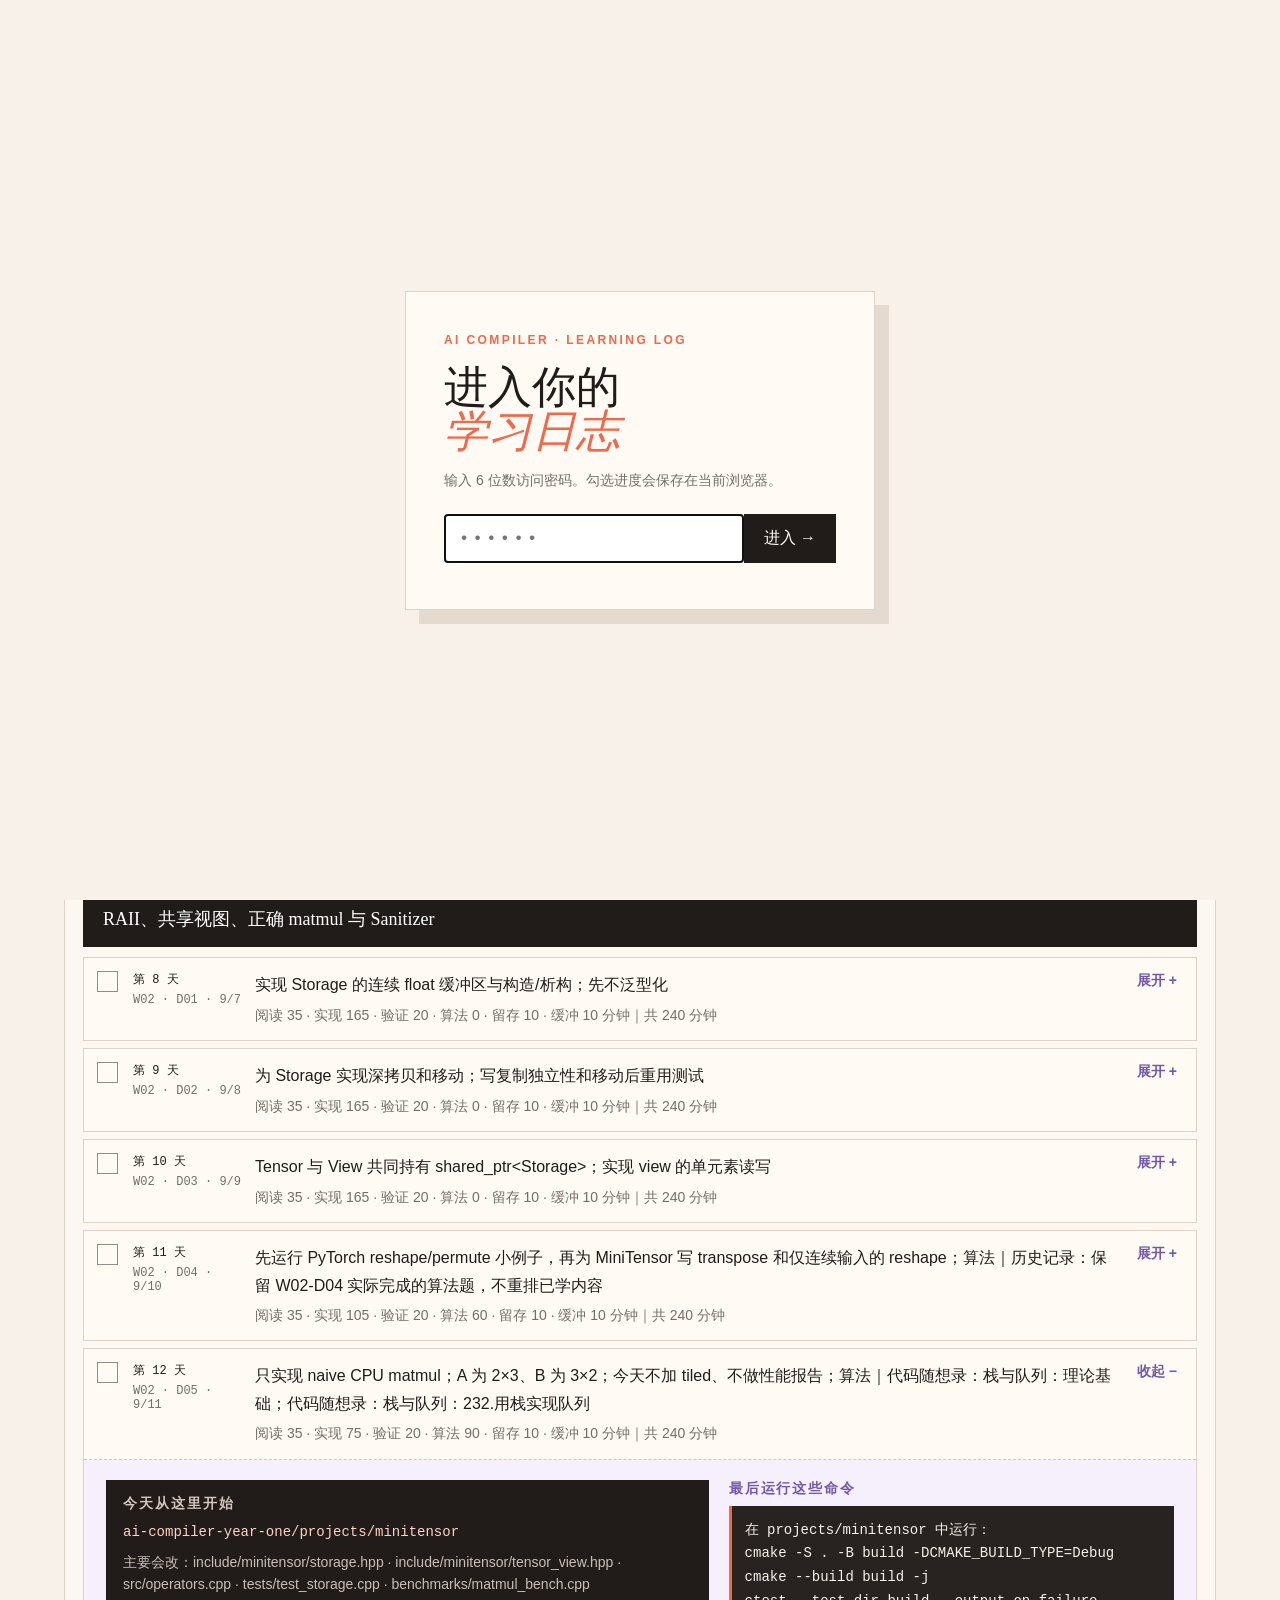
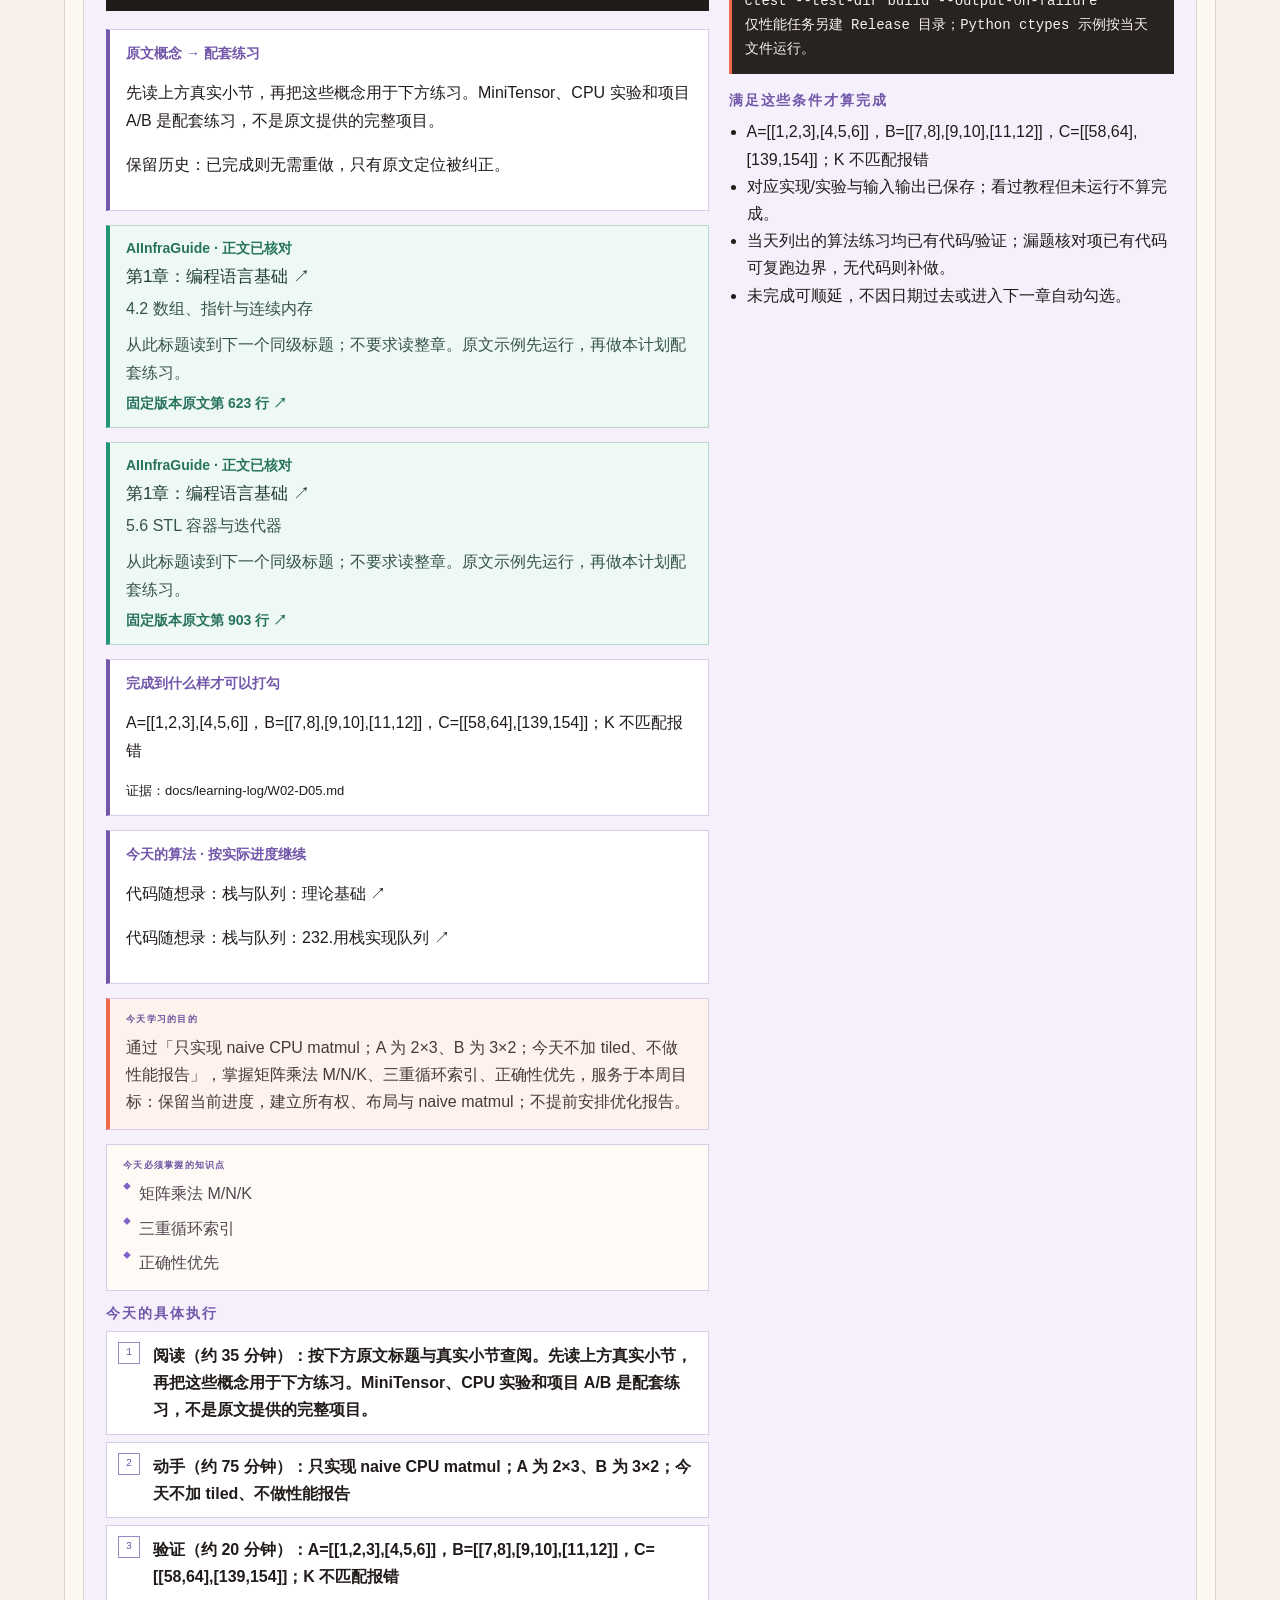
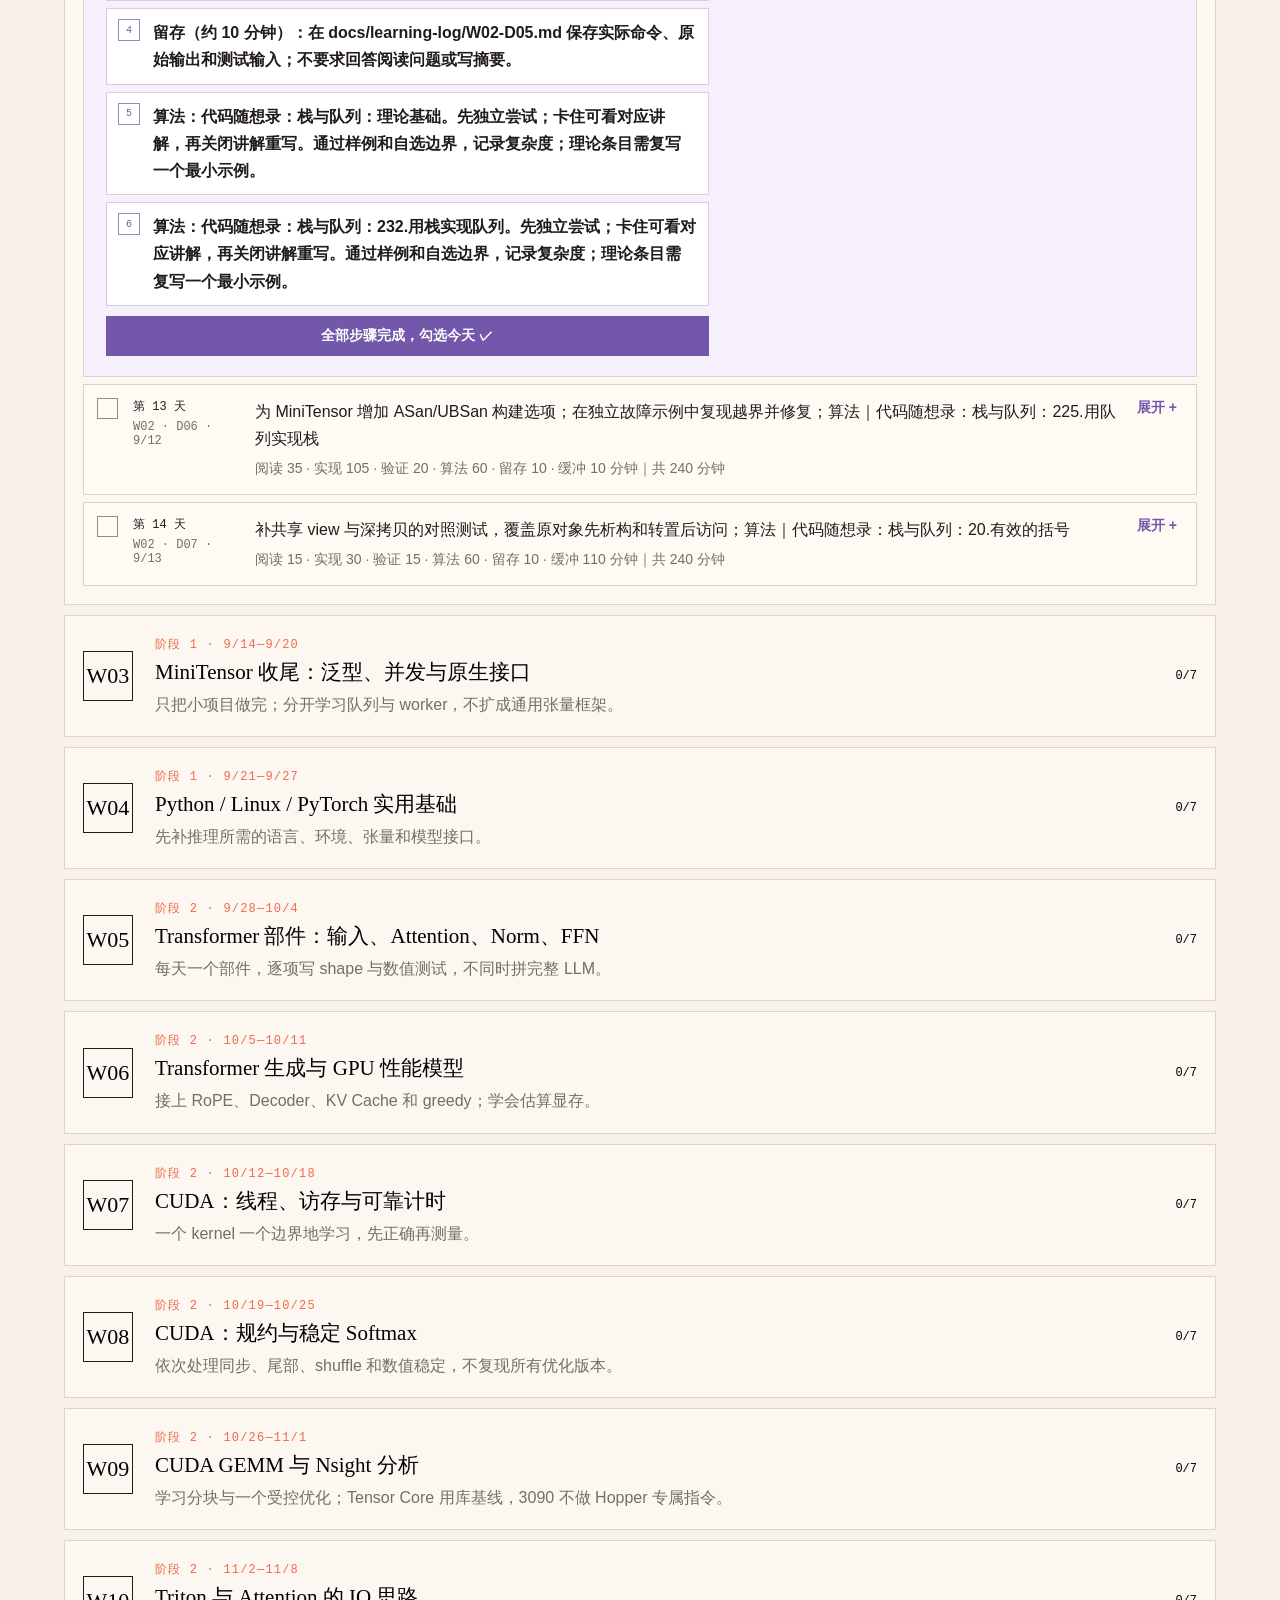
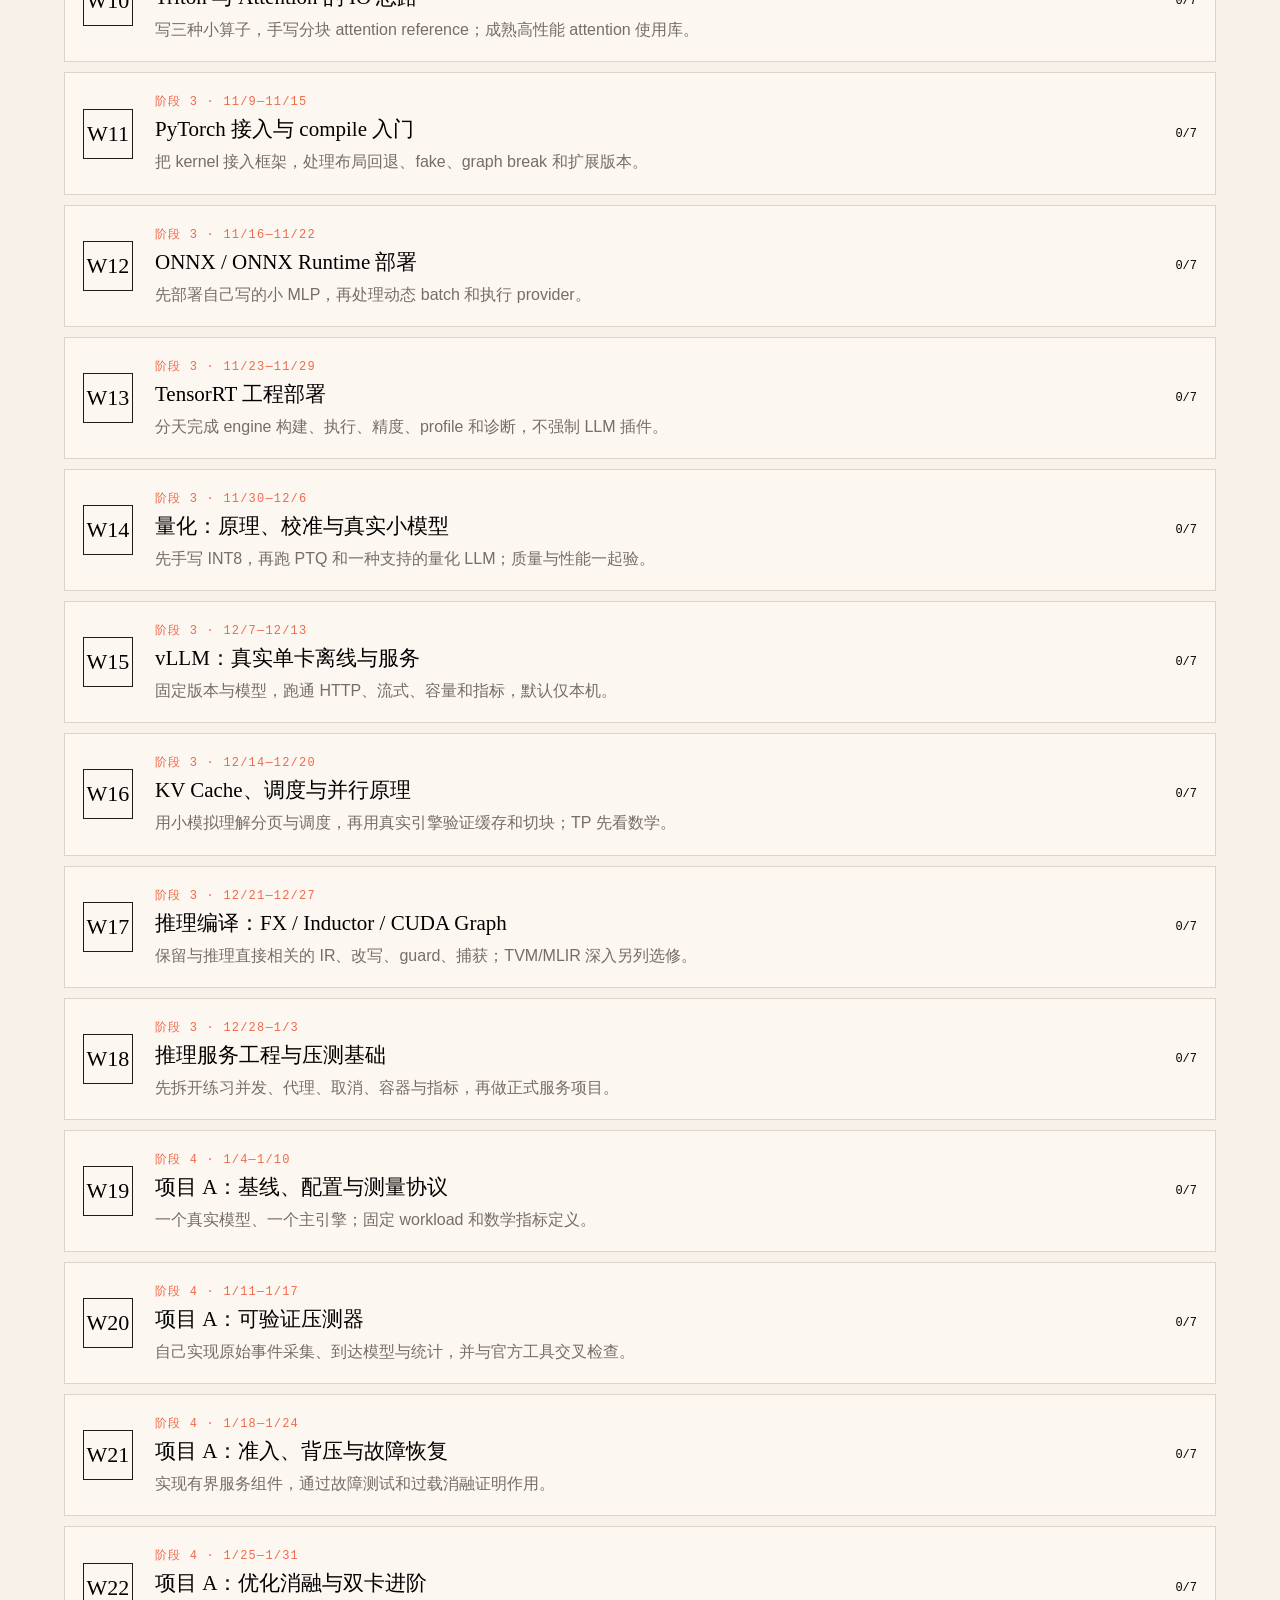
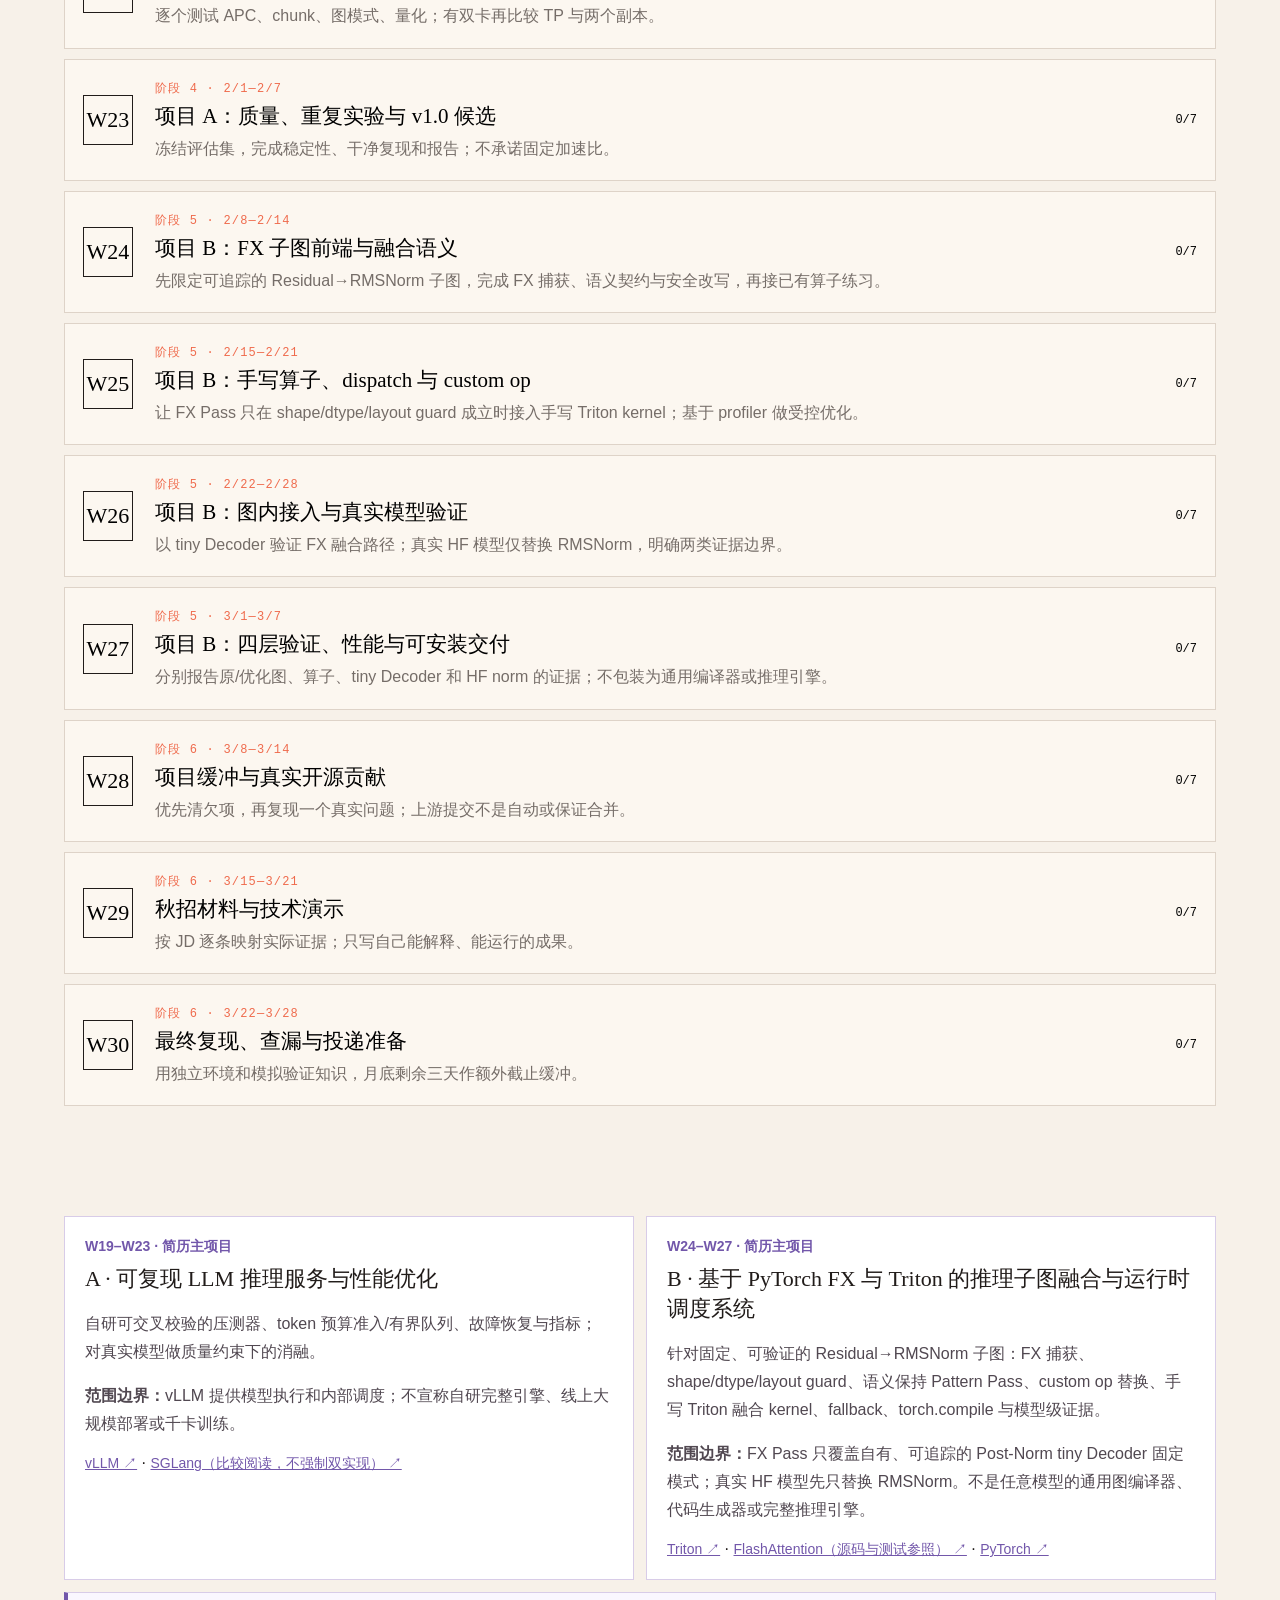
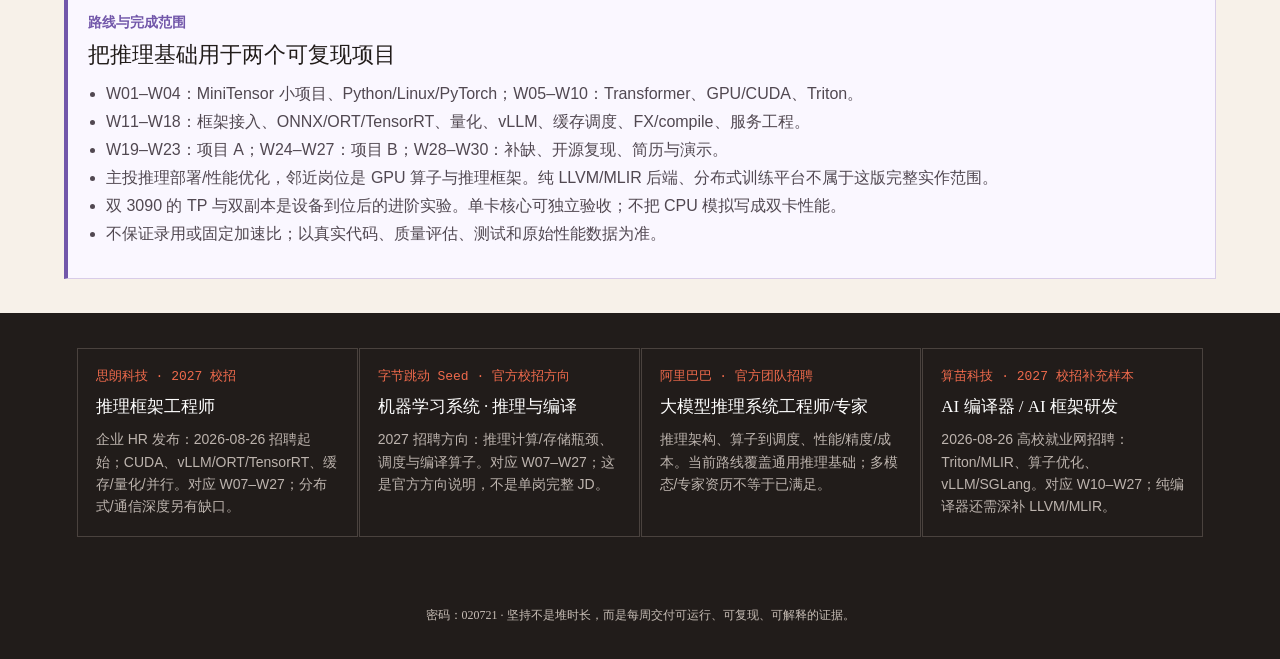
==== commit 30ce8355: "Upgrade project B to FX fusion pipeline" ====
--- a/docs/index.html
+++ b/docs/index.html
@@ -1 +1 @@
-<!doctype html><html lang="zh-CN"><head><meta charset="utf-8"><meta name="viewport" content="width=device-width,initial-scale=1"><title>AI 编译器学习日志</title></head><body><script>(async()=>{try{const b="H4sIAAAAAAAACuy9aXMbR7Y2+L1/Rb1wMMKeRgGowk4tM6SWbo8tt6/t7ndmfB26RaBI4grbBUAtrdAEKImrAIKSSFHiIpIyKdKSCFCWTJEAKEbM/ScWsgr4xPcnTJ/MQqEKSxGgIBqiEOFWg0BV5qmsk5nPc/IsJ/+HO+CKXAvyVH/E5z19Ev6lvJy/75Tun/30mW90p0/285z79EkfH+EoVz8XCvORU7qBSC/t0Enf+jkff0p32cNfCQZCER3lCvgjvD9ySnfF4470n3Lzlz0unsZ/6D1+T8TDeemwi/Pypxjd6T+djHgiXv60MLEuTg7nsg9R7AHaeJrbWRJmVtHezP7uPGti7WjntUWYH0Vj8ZNGcoOybzcfdoU8wYgn4Fd0L84vouRjNLEoPBgpPBzKpzLvooOF6KQws5rL/CwuDeYyGTS+nNueEB5OiMvJwrOYMLW1n50jvxZmE8KtV2h3OpeZEJZGc9sThYeLaHRGzKyJmY130ZvF5w+GAkE+FLl2Shfo68TCKYTo+pISsw/yqbvo0bryuareXP05zCYK3V2n/r83VC4zgRbT4nIUjW4WlnfEuWTVZjw+rk8pQ38kEgx3Go2ch3YFfEGPlw/R13guRAf8vOFKIOR19w9w/j7WZGINrn4u0heMGMKeCG8M9BmC/j71e45c8UQifKjTxYXcij7CAz4fF7p20cuF+viLRIKq9zU6QOq7Dz9C6naaP0ThyDUvf/pPnaFAIHKdpj3+S52fsQzjYrgTNB3kgnyo87Neey/DO0/QNAxe52e9vb1cr+UETfsGIry78zO71ea2OU7QtNfj5zs/c/Nuswv+5Fwu3h/p/IzvtXEWFzQ3EAp6+c7P7KzVznE3/rfrPYGrdNjzT4+/r7MnEHLzIboncPUGTObrYVco4PXSPXw/d9kTCHWGfYFApP9GT8B97bqPC/V5/J2mEz2c61JfKDDgd3de5kKfSwJ/ccIV8AZC0lce/6UvTvQG/BG6l/N5vNc6u0IezqvXXfC4QoFwoDdC/d/cX3mPTh/m/GE6zIc8vTd6BiKRgF/v8QcHItfh3k6Pv58PeSLSL9ddA6FwINQZDHj8ET50g7tOepSuOhHhr0ZoN+8KhDh45Z3+gJ+/YYgEgteDgbAHfxWOeFyXrp2IBIKdphP/pD1+N3+1kzGd6Oc9ff2RTpsjePVEkHO7YWxMlPXyFeXDhvp6uM9Zi13PWhg9azbrDU7rF/gCdygQpHs9XlCWHu9A6HOGDV794oQ8upFIwNfJBK9S4YDX46bIEMF7++KE2xMOerlrnb1e/uoJzuvp89OeCO8Ld8Jb5EMn/nMgHPH0XqMl5esMBzkXT/fwkSs8779h6Alxfvf1gxrp44KdjCl4lbyRsOeffCdIeAJEoKVnZ24YfFzo0nW89HaabcGrxVHBn6VnCXFuz0C402rqoIr/gzGrUAn8/snrAc2VH7Mv5HGfCHrhGVQS4tdtN5koxhy8Sv2FD4T6PNwNQzAU6Avx4XBjT9jJwFj7Av4AHq0bhh4uJD0Xgy+SHsyqlvwzd6/b4uLw5ZRH7rLHG3BdKt7CmEwdlU9L5twXNwz9fChwvahAdjZ4lbJfvkJZYYhUIwD/0BHeF/RyEZ52BbwDPn+4kzGYrb0hymCz9pInsl2+UuVhbxj4a3xPKHDluuJ1ym/3ChHUYTKd8PKwfNEwCCCPgeV9qklaFLufIdPN5eV8wc+tbPCq3n75it5pCV79wmhw2orvQ6/7PuDvi3io78/o9HjOlndBG0xW3ndCWioYR/AqZaJYW/DqjX6G4n3XlRJaTKaq0uBBpILXfdxVggM6bVZTubIaHKp78Zr4xQ1DOMJFrle8HlhAi7OxxjTEa2I/5w5c6WQswasU/sdEfcY73G63WV4TWEfwKumFCkdCAX9fmZbgYYTXXRyy6k+IG/ByPbxXrdiak72a2kuzEtaz6s9F3gS+gLWUFjdyh61iRZBEI0uwNGCqBf8znuctbk4eEDIenj4/5w3Lim+2Bq9SNvXiWceyUH1ShPggz0U+t+iZ3tAXZJ6X+pS7ZBzyGqUYic8snIU18+pFFv6h3Z4Q78JbAunnhM/jl5XLYir1QIV9nNd7vcprJC/bqV5ppJt6irslzEvKJK1KduXSVmw+yPkV89hZoei24nj1uHssHN7QAt6wYnYwZhamh9ShFcaeG4gEKJN6J6NYts5VqDdEmfF6ggcbJq8h2M+F+bJVGI/jlRAX7IR/8MWO0rWUtJsbwjwXcvVf15591Wes/HIZaUYqtZWp6MvAuSKey3zl/Fdo3ZV+TwReExFK+TzFLyXll8YWL/[base64]/[base64]/pR2BrraPKwKntzctdLbO2AfYyQgbQdJ3Ny1w2xD+EaDO+Dnrwdg5CPXOg02a7luOHgGX/hDIFiPcICJKVtxvcTbgkxhlOtlOMKFFAuxGfRKgVTI3gGkVtIkWJSKyyn+XImJnHYH52AOWktv4CemSNvKZ2UtTqvdrgBxNwyuft51qUSyuZ5wwDsQ4U8Uh8sEIxPhq6y+5AeyCqincs11EWu6FT82F750XY0IyrCT1Uquklb/A3tQT8Hy/virQSDbB+2i1WauNlG7YXDzEc7j1Vy+3Vy4n3dTn7l6XQxvV6lfr7XX1Nuj3q5rMUxQN4NTmhasSZoX0rpfJga0UZSNCnhLFqAiiwCUQLrTfA126w0y5zUXXaL2MvXBii/PXbJkNGvRvGHgfcHINeXOKiGI4hjaTFX35hu9gUAE1iwtYuOy97h7rCdUbMh++Yq0OynQyYmK/m8YAr29MHh/gfkiz6hez1XefcLjD/[base64]/8PFuD/d5iUU5YaP74jqxr9Uc2JIlQhMRFCm0RjsYY9T+vVJAm1LA4thYHBIClmxakp2NPLcFq7u03OklkdQLq01hsAmRtdSmtLdoDYTE/qpfYrER4CExDL2Cnii3IBnQ1MAwMI+xsQs3JW2P+FpySadZtmiFeW8vWdPlzU5DemyzlxWMPHTJhgvL0Y0bfyq2o1zKiJGjess+j9/HXf3cpGcMjLU39AUlfcE6YHkzOOA7bP8KRf7Kh3g16CFnM1VpDizvMN/KAX/RVEiawxhHL8n8Axxrlc0P9d2OEhEi5zZlO91Bpl7GgimrqndpFfzMbXbZetzKX10Bd7k4Mr5zsy5biXEaGYONOhPwhwNeLqwvrTCA5Hu9gStkP+f816708yFe2UewCB+IUdgkLwjOnt4eR/mCUGYDu4FtOwH/155wpGyVlahaOTbpNP0Pjw+OmDl/5ITXE47Q+MxN0utSa5TXc71EuJXfq8yzB0H5ItFwauN3UFGmOix3O1wu3qFceYmelR16KUUku4Qm7lZerX4YiS+wCr4An6tghSoUosfhcLFVFJQ8YUktyFuVBj7k47yV8ndi9sC7/+xRM8Ei0ajJPSRTnqK9nnI2oJwlNpglaq2y1pbm/+0pzhZHj8Ps6K3guripSH8oMNDXD8u4L+jlI/xZTmVwU2xrWKsrDZpVbezSgCpXmwMJBHftAjna568X52KnAmd0migTxSiPNzGXlEYcbzfm0vuVzo5VQ+9gzSwjLwv4bFrVLVlEsLR4GeI7gyEeLwclzTAyBnuV1aPUzkCJZJTJW51rVC4VwDV8fKQ/4P4mABBaelqneuJVPDHHOZ3uipMOe69MdG2s1WnjDlimrLWBwYGb3o0/GYCyBML8GS7k1hsu+QNXvLy7D/95vWxvsShfJMbUtjoXFeJHYL2h7Oy6clAsmmrQ29vL8D2qu6WdTSVvNUZfc4Ozua1WjjnUBqcUI1jip1LDFovZZXYczE3Vog+Ur/o1d5jKfUXdktdTWpxDvJeD04kTlRBPktbKWBxW5kANq+ijs4fvBTNxkTnrfp8Z1p2o3BWI0wPuVh4hO29jXXZFnwBa/qRGsXDmiV0haoNq1lw0+JMD0ipot8LdwMBYTygRgXzuqxgAW2nYMW82nSijBMUT3xLDxKYTNbtVHteqJSodppW4GL4Fu1XoZfcDffHEXa8+T9AX8TNYsfQlW5a+hnmbHLFWPSDTS/hZrzgc1lc15qpApL4CYSrsXYqOLUWDmQLr60umHb1qG9Ur1mO9eo6Vz3Ovp/x9lU2vcpipFDior9hA9MqtVF+bkluUhisV52CMNHMggSsSG4Ut1YFfPN7+O3sDroEwfdkT9vR4+T8TG2jxlM9cxsAlO9MBlLCmKCVdLS7j1aaP2SbreqMEzQHwtMR9MMkpY054OzmYTBbtMUQklqlmgwU5b5w0Ev+2k0biDgrHSaf/dNLtuUy5vFw4fEqneK86yuNWf3H6pGSDOn0SVLp4jzQFdae7vqTO/O3Ct19+fe478OL7+lzXd998+c1fqK//9peTRrjj9Ml+9nR+bw4NreZ2l8TZ2yd7QqdP8r7TSpfBk0beBxKyp08GT+ff3kdDq5SNyu3GhenNfHKvMJNEqWFxafBd9Ca687YQHYMG009z2dnc3gLaeIjm19HufTQWF35L5NdG0aP1d9GbJ43B0yfBFIQfasAPG9/5QMinO30Sw0vF11/C3zoK3GlP6YJcOHwlAD6S+DJfwM2f0vkHfHzI49JRPu6ql/f3RfpP6Ww6CiP0/oDXzYdO6X6PPin7T4fNS1iDT58ka4w0FtTvw/dOGqWvThpBzLIRBrONTiHjOfzF6eKoGuX3YnR7Lp/+E/b25UPF2yOBoO608i3jVVSn7gN8zHSnu84U28T/Kt4oflU9p9UvtackAnSs7KO4RBe7AeHh5OIHEMZkZBlT8ValYBw8lQdfHAkEu/GfRk+x+R78Q5APAQEiDXUQIfDPRvLYp/9U1NNiszBvyQjU0FyWMVFo5RfQ2pIXKkvltp+JySiaGM5tZ4gfKvVniqGEF8soGxXSkyieyO3Oy7rNqPyftXSbAd3ObWfE9N5+dpbcVbi1Lu7+Cn7M0bX8rV3SyH42hoayheW31Jm/n+0y/hDyRAJ+SkzOoI1JdC9G7iSet++iN4WlbbR3K59cRqP3hNFn+ZFXlOR2bRbmR1mHMLO6n43hz87fo/fNjDCzKk4/yu3OC6PPhI0nYvY+Gv71XfRmbm9BnH6ExuK57RV0dz23PYGG1gu31tHom8KTh4XlNEon9rNzQiqBVn4R008taDMhzGyBtJPPZS9t4oEN7trPYvkUfBCTM8KraXQvJvckpBIwNPFlcWwEjc6gkTQaepPbvS88GMlltsBdG/tzi5n7wuP54kQOEgXx+Dz+vm8CEY8L1ib4oUILYWXW1XjpZJzI6iFrPUYjSjXr9vQRNSM/lWkz/hW9+RUlY8LoJGUClSEO6cUWMWCQ+kLZKFq7I8ysUopVB2+7Z/GCS9YcN/58mfMO8Kd0rIm10SYHbWbgEUljRXUvzvoKfZfskGTFKP6hXCbKrsdgS71EECxEWsCfu/HyhJvBvWNR5A4xVFItptJX6lVRmJwXXz+hvvoHdYb7144OqjGSQLEH76KDP/D+cCD03Q+/R58qn1QW2cd5ZHklRE2kA/cILBZcAYs8HASdJnvEfnbWxJrsLAPzGS3MCrHB3HZceJhCS8PCzFZhem8/G8tHY8LDFOjy3fVceiWXeYgSqfzeZH459i46iBIptBIXJzbJ5/zaz4WRcXH2dj41KMSTWCOlLv90kni1n3YF/OEIdbbrh65T13WugVDI4xrwDvh0ndd1IR7AS8Cv65TerJM22WmPv5cP8X4XT19mdHqdZOroiqiu0ul1bp5zw25MvrfTJjPohV7n5cKRM4EQj7Wo9BvrgHu4a2Fd54/XdR63rlPH0HA9DJmuk8E/4v/v8wZ6OO9Z6a8QzwH8ILdd8vjhxr4Bj5vX6XXE8b9TJ754wYjPl/azs2L2gbh+J5/ayK9Hide+Tq/rJ03oOnVWAwP+/EJ6kiwHaHQTJVLC2Fp+OUYmuU6vI2D6K/5aqWW6arvk6e1Oq14H1hQIV9F19nLeMK/XcX5XfyAEXTL0gT0OhLy6TjlgwMUFfFzAO9DLewx9nkj/QI/BEzB2ffmlvzfE/QUe3YgHIGwU1pfRwkxuO0qjsbi4mxQXV/OpYWNtoY2f1SMOGYC/q4SSBHEFfEr51FL1eAM9RkePqZdzmRg322t2Oew2E2ezOuwmm9XEOvgeh7mH67G7WbfN6A64wsUH6Thn6+hydHQxHeesHc6zHU57xzlLR7ejw2Gi4SuHs8NxtuOcvaP7bEfXOfjgPN/RZe045+joOt/hsBnhq64zHV1nGPypu6MLbrR3dJ/pcNrwV44OR7d0fddZ/AFax/2d7+juwtcwHQ6Twef+34NezuM/xXz2td1p1ckq+L0rEARtg/HbWBGWRgpPHuZTGTS6mdu+k9uO5rafocmYmF4jP0HUz3Y8/3RQeHkzn8oI06/F50uAE3H0kLiSzr29g4ZGydyGzWo4jgZnhfkXZHkuDMXR6oyYuZXbgbt0N/TNUH9WiowpTD3Kp1Kw5N1/K0yskj9z2xNEGmFmK//zUH53l3zf+JxwmE2ac4KllWLUKcNRzpJDCdieN8V54zCbjte8sVPCfBRtJqgzF7hLPCXFgTU8L5wsqzkv7DTphnb5uEs8LXdzlKpfS4a2dhe128myLaPdP+l1sq1N1/mjDv28KTycAI6UnM3tjGHN6wlxoWv/okBu3hd4Fx2M8OEIJc7ezr1dyP/2QKfXnfkBvhFeraPhmO4nvQ7MNbpOHRqdQ5k0dcHj9xA8TIlzSbQ7vZ+dQ8OP8ntTaO4xmkuj5CyajItrm+Lsbap44cuM1B+F7sXIKAgPQM2E3+7kU9CEOLVenExkdV14JEQHUfq+Tq/jrwZ5V4SHOYuG1oUHm1TPgMfrpnLbG8Lj2yiTFkYn0fjiv8YSdyGM3UfxTSLEfnbOhR8wP/IKbd5FibvixCba2SpEZ/N7IxQDU1eWIZcZRyu/5LbxEGOiS37S6YtLBnktwtObaO83sIxQyheAlcCLT/qwpKP5VCa3PS482JHihDcT+fGb5CUK4+P5vUe59BxpS5xaz6Unctt34OLi2yyN9Lvo4Jlv/06h5OPCsxi6F5P4fpexmxIeppQy7GdjEokgkiYmc2/nxNnbwAGnX5P7QFH0OslCq+vUkbF4F439QW/4XTS+n40JEzEhsVymr++igwfoKwyNQl+hofk4xFynJ4T5F+juujiXFJZGwJIx+AStxKkzf/4zRbQGSFNqJ/9yWZhYRYmfwWSBZSVLH+jD3oIQG0QTwyjxKyHOZHjR4Kz44kVuOwpmmR7e7+oHAxUZ1p6B3l4+9G3A63Fd03X6B7xeva7X4+XDuk4dfnqwlocNkasRoH0ev8s74OaNPohaxyNpJP9n6A8G4YJwyFX8xkW+gccPG+Hfi6UfYJJc9riBpv1r7cGLppfnQn58ZhToM/5PE0OfNTEGn1un13HevkDIE+n3AYn6Sa/zefwDERDwenER03WarXqdK0A+MzarXneZ83rckm6zJmV3jEnRpK7TVBwD+OWGnlgMOpW2Ar2u3xOOBEKwSUrGHDzE+9lZ2VqBRh8JM0uF+WhhBIYbJk3imTA/RtQalGM3nn/yXEwvCRs/F/d1iUWyFSySVbFItsks0mJgKWF6U8zcfhcdFGIjhXujGBU+FjMbaHgIbTxsHBnYWLMWMrCwNOmxVndHiBAOlKWNFIpIwcaaWwYpNAEHWwx26j+wQek/YH0dH4e1MZHK7SWFqR28Y8yRpfUQVhQro6n/dhr3q93nUU6CugRqzwTZkmJljtNMsBps1Pc/fE2h5A56tI6XwI1c5mf0aP0QpNCkufRbbXQ44qWr9nSUvFBDjLaay9TQ1DoLfjk1vMy7IoEQlV9eF1fSaHxdiA6Kmdco/RSs/PiUAGWnxal1lLgpTG/Ca+3ngjyV256g3DifE7CMoVvC9KYQTyp4Ym47XWQF6MljNL5E4Rs//wIgPNz4+RdwPPf4diG6JMxskYNx6jqrN98A9D57ExbQ0eHCUFxqWkUACbkjTZ76kdWbfwKKh8UtdppI5VMZcsV+di7/[base64]/ADs2WQqlRgAiEfC4NFIYSYi/pAmMAlu0mH6KkrNqpAr4SW+5QaG3M2hUavYUawEIhNs7dZ1h9RY9c2M/O3ed1ZtuUIDTTABZ90bQyhp5GmEcDpo/FaT63q9ACU2VSvEuOliuFODtUEMp2jhUA4eaWwGHsh8ch1oqcKhFhUMtbRzaxqFtHNrGoW0c2sahMg5N7wnRNSrQ2xvmI4A6o5Ni5nX+7Y44HZPwpl5HDGKSO0U0qzadSninaK4jeIiLfO7R/yfGQ1Svx+sFh4yh0VxmSJhKgdt4OiZmXqvRJ/vfM2YKLT+HEB7T79GnVgpNTkBDjJ794pQVUCaOV6I+Z/WmLygCM/+Fr6D5z+1fwNUkrAJAqf1TwZ/v9QJU2FOpCKQoQJkiAG5UK0IbdWqgTksroE7zB0ed1grUaVWhTmvTIyDarqztvbUlXVnb0LINLdvQUoaWxJsWDFV4oy9Eo2gkLS4N6vQ6YeNntL0NJi6MLwAeLTwWXk2TAHWlhXNzGMfNjkFkLJYov/sit50W77wQn9+hsCMtQBt8SFyY20JDt8TXSxAS+/oJyk7nt8YBvhR9ohVok3hXU+aSO3X+yXPibA02u+kh4XZCmNopTD0iA1d4cluYX8xlZyXws/Iy/3oVo5YkWonL2JPgsk8FfDbx7SihaC3FATOTpuK08agGHrW2Ah61fHA8aqvAozYVHrU13QrKUCiaBXWa30QLUaUtlNClxndsq8OmuWMzNIpmSXeVfR3lXq0pSHuXLu7SVoetZXbpthd124u67UVdNfIwms1llwrRe/IiRv6UvUthZ7r7EI3sEu/S3O48uAkuLirx6vw6xV/lILdXGKL90LCEH9FmQly/gxO9xITUVP7tLSE2Bj1ifQGsExuTOsXfUMRNscyVFN+S37wF/U5OoIlFaAH0DgZHbgFNToAO4i+J5GRwpIhwjN4kLFNUWAm9PXku1538tBxOm/3eVBGCNfRK9jdV6hUk+inqVRvOasBZWyvAWesHh7P2CjhrV8FZe9PNq+0MG+0MG+0MG43OG6eBpUCUkZvozWpudx7F0uL4lhAdbHxmMGanRWtqOFm6Vk9HqP8aUrSVvKjk8CpbRssrjv4xmCALFxp6Jb7KwFF/8W0CtMHIIpdeE8d+QaPD4tOMAunml1dB5MwuSjxDk89Rciz/8xDkCU1MggmkCErkzG8SHJmbEzZWIQ3Dd+e6zl44R7IsoMRT8vhSmgySxIEkiitDwHgfRW9+FebHKEivYOCv8hSKv5KTzIG9cXSp8GhFerD0/XzyrbibzN/aLYxAg9SA3833evy8mwrxUqY4QFoYUaHJiU/LhHtUr1HlalCheIBeNRWvxaCwTph/IcysQlbRoVG0clucHCZS4aMrwHyQ7gMnqDMWZt+SySwl/cQ/C2PQW277TmHhCbyqN7+guTSR5V30Zv7OqvIbyBCagXSgBGBCHzhVr/Tix8fzy6v51FtxYwxNxvKpVXIX6YhI3yqg3V4/aGcUoB2gohKzw291YXZ7NdBu+8CgnVVkhWSrZoV0NN0GbaaIykPG5pvrcFK1PSFOLaK7u1gpFw/hiWu1a1rizPSBPR6lHa4OcdqwRPbHtdpbBpU0xR5tob7r+vJLYozO/3ZbSE+KmbuQ9Wl0k6jFe84Fu1NzLljoEOfx1Nn3Uc6KhgRrzw95ftidLTM/KlC7+qWB3mMP3ZtoexvsDSPP0Ph6YWRcmHpbGSn2fSQQ4vpw9JHkNdrrDXARiiQQl8FXIbpkFB5PCo9vS26j23Hh1Rx6fAfFHpRlt8MJ2Izi0wzKRmXDJWBJHH1P5ECTt3PbUeHF8n52rjAHeaJR+imaHBVeTUujhX0qhJsvxF/S5BzxU4HfzXsvKoCt0JF30UHQEey8W0VHNIC1hIxw9QeS1x0GMpMWn98RxqLC/JiwcAua3b6FXoK3BuXnPJd5ysdFfANe8mKFxCQai6PkmDBxj6TgF8ZX0d3xg83LVXBpmAxSEZjWRK4XYZVWwtdAkA9xkUAoXAXBFhuVfpFRf9hInuMi/qY+hMu2RMY6Kbv5h0W4bAXCVWesczYd4doo4c6b/OsFqHuwlkHjkMKH+m7Ay1OBXur/gZIUjR82a5ugLTaadCn3R4cGvDwd6KX/Sfo7yq38QGHa27d8yNxCpuUKp8g3L8l7BH6CXyW8uoi7s9MXuMxTMAMfpvK7L4T4E51eR66A89z5MWF6VLKwqjMXFfcOspXI7YOXHb6b5EIF29boFnHME6Jr8q9g8BqJi1Pr1Zwk4RR5LCXMvwDjyO5LdD8OwyAlvpkramJcaru4V8k/wRE1IWWJFNm2SNWHwkhceLCZ/+0OxBJ9Iht909+UymGyQqlwzH41pZKXzzKlauOA5uKAlsh95PjgOMBcgQPUuY9A4CYDASslPEpDpuuiw6GshIdAAIx2aISV1ujrKHd/TUHaO7+88zOtEw7RdrRsO1q2HS2rYeBwPxfi3ReDkRCFhl7m0s+Vi5kciU584/Jrw2jurfSCS8BXCnYGtPEPD38F2kGTMSE2COfCpfb/fcBkMrsk3HUa8BWxt4DSg7EFxadJTAqMxvCjCvRLLsSFygZz6QkpxhrMWFNRITWIJhblsOvJCXJxLhMn+TzBI3M+iiYnpNoCWLZ8dIjcCvXSiJHuEwHAH+aNKVFwbbV6Fx2U49or1aoNfZsLfVsi3ZLzg0NfSwX0VadbYuqs/fe/FqdWqW+v/RAIufqF5WHh8Rbae16ILqKh1cLMupgaUUECxsBSaPcJkLb78dzu/H52Ft61ngrxOLGYngryId9AhNdT4f8a4Pl/8npqwC99LIMJ6k5xd6UQJM08TAxLK4WAi2hJAFrqn5b6pJW9NxkwBK+FAq5+Y/BapPw5jJ8dVsSPEEJIwyC9Ttwc0+GwwQfnuY5uG27Eim9xQutdDnV00jFLztTOStbOSvZJZiVrW0balpGPwTJShQ/iBPtxcWMsl54Qx34RJ4cJpoaJEOL8YWATVC69IsSflDLkypxg9DmajOdTG1AvUOHzUBSpiK6KGMko7f8U2kyA6BuTRGiw0StKyaHhR1SpcygSlxkiiynJNgDur1KLVTKZ5XdfiLtJaNL83zPsfjZGxIbqzdR1s565QUGO3esMLlkwJ8XxYdM/0MuFx5IfgNQBhebXhfkXhGNBFcFPsCjEEb7PMlpZSzuhtl917XwXHaymnW2q2VyqWS3H2nVdOMLBwqIjfC+f3ES704odlYw0JbWA1fbRkOy1LSZnhFfTeNUDXYWzyol7QBg3ngKGSu5U7G+KDeVaYMDfd40j/[base64]/2jRW/W2n37az8a6T/34o13v+En/o1PPmH7S/8gweobFP5059eOPVofeZoFvzU49Y7XA93NfAWZEsR0oQvZplcT4oG9L5edcoVv4lnLdInnjlLrVxuHNxeHVcstdl/[base64]/lDIykWQaoOhDmaa43wofo3hAPWn+W7xnoo8QXT1HijU6v+57zeyKef/IhSmJG6kgTpS2dVGXu+p7zG//e/[base64]/[base64]/ebDFLyj9nbwp0XxPpXwflNlZc1RvhrNtBktg/[base64]/7FmUTRDo14wE2sxYnKytaGCEr7n52Djw9f/rzj2a95adTP1r0NvDblON9ACk+ef5JxFhB2t7NRD52C829Ju9Cqp2wEs/tLEFtBdxqGk1OQLjUiOT0IiZn0MYk+Net/Uy5I9fwuE1It67eFdNPDz5nC4YC/[base64]/XHE7dqodO3V8Yqeg/PaZv5/tov5y7sIFsh+RaAFin6oo1S0sbaO9W0J0Qbj1qkzTLQaG1m5K8tizOg6ozl3WyXvqdzpGuwbcHFFnyPCKRSNCGS0M/pHu432+Splxie6qj9wCGt7V4TiDB7yassqe9HbsqGEv7iAm/NMZ8OeAuQF3GYsvroM1waurdo8N9L3LDrrvMMNMqmhF7c9ndRw73Wcp2TtZ+HWP+ooSM6+hDsPoCBodPuxUsGkXqmdpZZ/0Jbqszz90ZhwkXHui1DFRbK3r94pGh9HCDLguToFtAeiTi3P1Y45C/eXbv0tZBykf7wuErkmMDzjs5lu0MKMu6g2ZHpXnIZQwMyh5U0K7OFyNEsdGhfkX+9kY/EmhuTSwpO00ZZGj21DiWeFZLJ8qxaOpear1v2fsVG7nIWWHFCKlQ5jcdjQ/8no/[base64]/[base64]/H7I/o6mVwvA9qYfokCqgffgR2cpIh8LLpTJ/nPi0OLWYS6/lo0NGYWs0/3onHx0iPhMUY6IKyzvg35BOENQA9VV+SZO1mJL7p4KBIFWIRtFIOh+NFRYeC7Gb+d/eHHMYIIyPk2kq3BkWRiclNUuOgSOJtC/GCoN7aChOyvqi5cf5vTn5PYBHLs4hgHZwYNG9WH7zVi77sHlmay586eJ/gfLUZ7oml9aND6qlWtYIE3cahMxdNL4uPptBiZ9hWVtZqwEOal7caLC4ZjNNjxd3Yj+Q7u4OJ14rHV0YBNg7urokmuM439FlLhqWTZL1uMveumjApoEGLBVooCwFdbMLDbfRQBsNfJRogJBx6kogdIkP6fS6/wx4/JCHCLsB5pPLwvQmVCPYWFUgAEhy8XBdmFmVAtYmUzh6YQUK3JOGKGFsLb8cI/cXK8nPEdfO4s68s0VBZ9LmBgXvVyUbghoEMCYTldt+JjkmKvwgyXZPvidNk0jW/ewc6RhC6qYGhVHsX4pzX+IKKXfBnQjXahOfP86lx447EiAus9j5VXyeItMVDCLZWTjdHt0UZ28TeITiiXwyKXuGCmN3AOsVIQHavS8mo2himJjND4cE+KucL+jlw0aiJ3VaBxQX17f9V09/WWP7N8Ph8Fj8q9z2s8Lzh4Und4mHRrXNv8aljW39mo00eeM3F0+dYen7qnik3IXPhLux8dIJ9gEJFFjBtAnrnaWj66CsO0e/4ds1NnxrxYZflmqz2XVXzRC8hlkHGpxFi2k0MixH0De42VthmGpv9mYbXaujI9zqNaRob/Ry9I3J2jIbfVNcMO0UAXXUmQvcJZ4iG8wh4CyrGYhstdOkG9rl4y7xtNzNUULZWjK0tVuGsWzrhB+Xw9jveC/PhXkpbQdsBlzINxDEGTU3IEvK9KY6bSYcP+EjJCM5ogJHyLHR4iEW4J7MYm47Wgo/Afy6tAwAbXJC+O0OZbNApnSKtdrwvZnbwoOdwsPf1Nj1zPf/oNDkcziEAYsK9q4kOUWgDi1JqD5IRD1lfRcdDPFBnoucYk04XSNIRMTPR2eEmS3lIILVJjmLxpcK0cVjDmCJipGArN+j8xAjRnai4bjw253CSOL36AKO8xoU4snczpJwKwUUYO+R8DAlvniR244KL5aBGmQT+DSMnHYTYQ+HYitikjRgLF45v/aEI2FD5GqkPviqnTUSDb2Cl5GOocSYsHQXhnR3CUK30nCIR17bfnawCn6V79FKHylfVIFcNW5vduJI6XBfMkyR2KUuE8apzcwXqRjE2dLTAR+6h3bvFQbjaGJYcxzVlx5mKKu1cLSjSVxL8ZmhE5/+dZ/FH5wdDkZyJHWc63DYWi11pEODD9gq+IA66SPb7PLLNgNTciMqzEfzTwfzb9bJ5fm3O8TvoFHY5NAsRWtj6AN7PEIEVY84bTAlgylH65ShbQJVsBlY6j9cEOgQhorM+c1b4tS6uP4KJWexEwrV1f3lISaAU5M32FiadFnWHe2iuR7PEWv/QbK0VV9WfWfr8oiioqLxdSE6iNL35RSQ316L9Af8FHnJFInxUlIK7PMmHYzzVyN8yE+dwSFZYRfn5UIQe/M5DuDS43+/gIQEmKzIXeGT8QlK3RFRJzWrkK4gP1GMwfpn1mCl0NsZKJwFPnWkCBb6eVN4OEEkNeb3ptDcYxLoBbFj6fv5Nyn09nZh6lE+lYLcWw/fiitplEiRaOnc3rIwmDrmzIK4vZFcM2Q0pUSuJHxr9jbZuEjTEu/Cvgti5i5KzgrTr+HIoyjpYV3lXBe5oEeDQcg2c6ISF928L2AIXmsi39BOjVgLJJP41LpAsvLSw4Hkyhb+CJDs6OgmK50FjtLhvLxBkFwH9yCGB/K8wqvpA0a27OrDDW7VRv6I8bVjD4Xz8j5VbcSxT6PT2mpsxKnBRuwVbESdR5KtsyJ223Lbttx+7JbbJpANp4GlQJSRm+jNKviqx9KQGy56iEQpjNlp0VJwJ0vX6ukIVVxDiraSyxE3ZqelZbS8ws1m51c0EpVPJ0gmAJJWQEkiSH4vkg3sxVJheadYlWkOp/X6tej4EgMXnAebVM+Ax+umxLkk2p0m8TPUd+e6zl44h+urzs0JC8vo7m4usyKh4webmKcs5m/tlqWWf7BJWkGJFJGS8np6QlzomhHgJnbD2M/OSY1L/[base64]/+zzOr+HAG9sZjQE+4iR6SmriqEJNWFNNamJRZL+zVM1+xza7RjELSY8TKZR4SFJ+SrUMFd9Aphyc4PMwcE4TzbEsre6oZr9HCO7qF6qN9UpYr3WgXhMIDWtwUgRBCUsjwitI/iY5KL/MND4JzDbtSeCkNfo6SsXXFKSt7EVlN9uOlbI7DAz1H5d5/+X/eBcddAX8bo7CufIg62F+7Wc0/IokHEAvbwovlsE/YiZZeHKI7EsMa9c8P3cwNIiBRaDrFOEIp8dhxGtPmlLhOXvrHLBXWAMUG7wO4zXO5eXCYQi9JSeI0hGfOJFCT24pLQSZNOXx9/IhQIK0l+sJU/lHs8KdRXIl8L3hR9R3A/4zAX+vp4+Sm6Zyewto4yEV5nm3EXseGnFeQpB+ZwulExDIE3tA/Z/f/+2bihSREKkwBGpLRAYOMzqTX14HNZTy4s8VL8hCIMlwnOSPQNGsnKEj93Yh/9sDkgpEmB/LJzcBDR9za0DmEckMCW8cl4qTOhoZRisjZMggPY/08mKkUB8ZKWH65/zkLhx93QbVQtvbhZHEwaeMoBNQRaM/4De6sBKQs0Ll9zioRvljiP+vAU+I9/H+SBhrVX1nh5YD00QqSSFjYgyQ/n9tU5MUVrmsIbJd4+6mc2wGB9Z0ne/oxmkYu+w4v8ZhSWENIs2YLCrbAQkTFt68ROmn1Qev9vUNjeJBzTR9OC11miwqA5RtHd12sGMQI0ZXq/kpsowG/WYr6Lc6zSXb7OLUdoOFgkD/dahuktudz23P5rYncnvLxMulUYjFWDQzXNotNOmssqejLNNbW4o2YJIBE2P5GNJaNqDoVkpYXBXn70jRFySTKYRh/DwozmHb++5dMTN/GK23a2u9lSY9067gAOm2ss+j1P965GnPhNJMsB+rmeAwmHFWv/xuKpfZEpZGoezI3BzOB7MjPLwvvHkjvBkGGnlrvTLjZV1WV0YzgtVhpvuCA7Tcv3bnR0mxGxKsPUNK5lemdQJdK6q6k61+e4IkNSBlYsiqh+7FhIdvUXxZ9m4t/PISja8bSWfCzJYRvVlFQ29QbEid8YpyBbxe3hW5yPsvG8L9lDC1VZgblmi68cyf/2zEuRMJuyWc0vhd14V30UH/ZY/bw9FhnwcOxWeW8FQUZraEsfsovgmZKeaWxMyamNkojIxAm0BHZfkUPJwUwaFAgMhVOIwHTjk6LGwPUd91XcD1BVIJFF+GJ9yQRhmeeX6d8l92uaBPwiRh9FMpYXz19+g8lprEEpKDB3Fq/ffoca/qkMusQhTnxL3Co5Xfo/OEIghDT36PLqChLZR8DJGDmJND4qvkW7QyQixu4LS9tA1PlohRZpPThP0sko8Lj4ZQcqcufh52hTzBSNioVqj97BwXinh6OTgml15xffxbOxOmiksyTAWp20xocEmN6xvhkgc202wuyTCNc8luUzEHZiNcsubxN2tAyRgaWle5MI/fFG/[base64]//ZWcfICtEeTT8mRIlCXm+skYy8axDVcScoTXKP7mBMUyN775ldhfowq9UgRufJ7g+IaaCShHcLEOrgB47lf5+EgXi2MlSoyp/[base64]/Ka4cRMhYa90bLvUFXNPRESx0dpa4fLM2np+QtFDzYLCW3GswUOQ0gx78NqLPFolnK0Wqmyxo+QvWt7PzT01aLpXXqMJazVjd/2eMCrT3/rZk1nv+WsRm7z+NVhbw29GoTGKSaseIF6SKpOGcIXqOE3+6Q1PRQFWMzQRgrml8n5zDS2g0samMmP34T1zufA8RCjrBIakiK83oDLi7Cu40hPsyHLvNuNW+VBaSkjIbFxnBxOiO7n50DNETQbm4Hwmbzb+7i/PLgvCrVS8M9CtE1qJmLIQREwiaOe4EZko9TWLgFZbPvxaiv/kGdwUUEyUsuPLktJmegjcU0eK/Gp3O78YYIaplGVOGn+Iq66al2Tngl1bKYLAb05ilKbEHRzB0Ia67GsKpc1gCxqnl3k/mUBXtWWjEzskl8iiwvpWKYTuwEYIWsj46DCr3UoKdWxmwQxt4KS3fRm6e57Tv5tXvw8qvX0Kl5cQPjd0AbTR5F6E1inFAzTyaj8riSxZ+4Uthx+kxFkG2TCug0l4zWrr5uUaTTt1RNp8/WWX29MbxihsOr5GxuZwxQAeQpmxUza8LYHuX3Gy4E3ANeHK6QfCxObFL//u8X//3fL0JAOfmEszH3BkJXuJC7AaDDaAN3M0MrJSLi0H6/D0tDRKEvYjEuXqTRvRhdEuEIIdH7iPnpgSfmGGJ9Mw6rBuwiG3KCXIjz8RE+FP78Cz3l53y8+6L6u3CEi/AX3R5X5PMvGpgzrLa7nxkCmkuSlLqky2WgSwIc8Xw5pIif3lxhW8jTr1lzxWKwUGf6edelYMDjj0iRceA/N/gErcQb8ZCAHVijyruFdsnd0JXdHKHCHyTKp6fYZpwWozUUu5xBE6xj/La4ChHcWFqG+MucF9vo5VDQi76Am1dT6tz2Cnp5k7rw9bckhw8w72JcJqFtcACLjw/REKSjgjpvM1IeVAp3AZCqrAt1fVZSPA5iSqn82/vQDAn7HIujyQn4ZiQtx3+WnoCCWNORNFmB0SSmj/gAGJi1dFMcbT8VnqRQ+imae3vMqTRYG/72zTf/l5F09t0PlBRGi6NEifrlR56hNy/zt3bF+TvCyE04iZMwMvRXeLKAVh7kkxti5hYE6uGfGmLbPm+wOskuLRt1M23t8hXqg2DWQKwrQjRTg2aXX9PQEXC1W5t+/gsuj+VHj5gsmnDCoPfi1YzJZhAe3y5Elw4ImrUZcpmJ3PYGSifArD85IeeYIsHdZY00FAx6qLabHiFqM0hZYB3niq6hZxWZq8jmgQvaQ4GQcxpJrRQ/WTscDrz34F1DLoTR9R6hvEfO5K0aTN5WweTLCmHYPwSTZ6EaBq4EITxM5ZPLkFAbL+N103JWk2KwDF21+SNEVLVE+PSQFMMeP4oAWcqkpAjhi30hzo2xUA/nugRWk4bYMmPWzELDsrSqI2ydKXZ0xCp9gCifoGqbWyeJTPPYLyP59RCwvp+dPctFuDAfwToOn78OcG7COuq1CDm0iTBDK3t0k+6wesFnb7G7oyTEdYr06ek862hdYswNRAJkNZ57C+YLwl7hM5wK6/[base64]/[base64]/zYwvTun6o0po2OkwSSpO8EyQLp4INkCoWteqs5LbTUmJTcrCFqzz+Hp0XHozkMltyhhVIHHIv9nt0vrDwWHg1TdxTf48uQA33lxlhe0h4tCkvn0qWsPEz5PXEPYBzKX5UcmQ3R+4ld6HRYTT6XEhMiitpcqBhREOD+eQ2imYhEwx+UhjMJ8+FmSX08yaafCxMHPtaK/hOCCZNjQsPNmRCUBjcQ0NxknhVGB8nIWsSVVt5mX+9Wri1i3bvQ0EU7KtKONhxqrjSeBLY+lhM/XVW7CZTMW5wcl58/QSiBx9l0Hy6emV6U5Xrc9sbQIjxnw0A9LpaajJYhz6rQ3OnCbgPrLSWji5W4TkqH2Aps9GoLj4cFXI6DKQSVNkYVBt0U62LGxjuA9po8kBDb2C26iIDTba3GsG2NYa+1aqz2GvyJKuiOou1enUWZ308yWxwUj8ELvF+zz+xzBCqkIqj32JgGSs/uMMXwvpMzrfKIN8BTUnhQ5rpM1iGjkALtLKPJmM8nH2gNxDy8SGj2Un6qyIxPserFOYjRHiqBzY4O1iT8i0pjsfJDeTk3KrI0mRVBxi1TlaM2sSmAbU2qy4ES2tue0N4MEI29cPouHaQM2tW6Rxd2eEfpvAHStbW/o8i4rlu7bcYzNQ5Xw/vhr8pcfGXwsPfoBTedhRlAT4T6zkgpMVVYextfnn9MPOB0S47ZDHTfFEGmsigLcAfNT8aFrQ9XZgWqlBUbgXAL5rKbcfFjbFcegJtzIgvIN2l/I4hSzh5kflUPL+8LmZeQ0LMkoUgt7sHNJdIPvQCZaOUpD18iEKpndz2Rv7OS1hAJ2+DSWlpEK6Fs0RcjCXi8V+jynvbz8ZIDClx1TSWGgzxlz1hgJVqQwFJw0Qe5suz2PmX/EFCX0vtFx1o09SP3frv9X/[base64]/bSXZEI7wephfk0Gt2CpMpDq2Ttq4isFV+8yG1HhY1VOAdK7wnRNWEc1sMKrFdX21LWG+1AQIaWOy3r8UOCOzMdBvm52vLjgNlaon30cM7cwZrUb1BazOAUB/u7d9tUma4lZzA79jWwSSHsXWZ1epyPwcf3EPOCxfMiHSPzQnLknlhEa3eEV+vC7QQan4Mk+3g5PvQ0YRj7AQGzshDaEvzh06ZuSduzqNosYhj78ZxGZrK9jEnbS/YXYao83KOxGQOWbY0ZY6bl/uTO/vDJUU2o9jyoOg9YZ8vMg3KDwb8ZvzL+gyoDBf/2FUVyJUOJVvJuFQ7FOL8Gik+jldeUrCIk7bErEOLDFKkhJBX4HF+iwoHeiI+7ChYCEkLbfYrRf3/KrP/rKYua+BNpgO5LTeFWcbZktDBCUi5DcC3+8dSPjN6sN/+Eh2gCDrezCcmCtfOQJGYm4bjHnP2DpLhOMnl4YtGBYmf4zRG3DuIeoHhdl/iQn/dSpAOUSBUWlqgQLwU/H4Lzyy1r0X7lRfUx//rrvbBmmwHsVUMvxdUHaGhUrhJdmSvYbCsv0ZLfu6u8t5GMwXU21uy8wWZbo1VfHB3d56UsTrBoFY2b3cRHyoo9o/A3DschczabreW2l7KhqP42rNXNJe/zThppsulvxvr+Rpjmvasjtwg4NSwC5gqLgLpKDMQOfiCLgAUgG5qbI5Dte7IjUWj3Hpx2xB68F3oza6M3Cy13Le2EtLLfPxzIHSBfG9NVxXTm1sF0TeU2VmIimCITBY0vCQu3hJc3SbqKw88Ri/YcsdJyr2Vd/uHTo7Zo7ZlRdWZYjuXMsEPKuZEECSND0awwHkVv1t5nTli0yy7ZWbpqf3/0hKglV3s2VJsNlhYuuCSuv8IJrcimD0EDT2+KEyNk84egYrzcUf9Qxw9AncUy8g8bhUIl0OREifPjCOOdh9Q/yo74UwmoQVtMqCySeGEGbAQra5Q30OeJhMGPQUg/QSNpRaqsiWLsPyVmbqNJeHoxOQPJr11e4MPHm+uDg/80JBQn706IruUnd1HyMcRw/3Ynn5qWrC6JZ/nkZm43oWD82JmjjpKtR0Xt6y+gZDcxhnLv9sQ9NLRKqr1Vd7CvceCrvLEhN/u622u6s30TjpFtcBekaZYXLVuH04xXRwusjs5D5uuyWE3lbwaNLhUerdR+M3ALuabqeJKarY1kFq+/vWbnGreSUlgOB06g5exwOiHg+33fVXlh2BYj+GaTBsG3VBB8dVknM/uBCL7FwFIXBrwRD/1XnnOX3fs+II1lNUGahaV9uFsQpQw8tQBWO0C8NmSrBtlYtnUgWxMJDGOCNHXbaRL2UZiP5p8OFgaT+and95kfNkYz3xdjYuhaff7Rk0NLtvbMqDYzbMzHkCDsMDODpcixZtWy4Q1OCO1C4iaWLuvqj58HFSK11b+6+reOW1hF+P/KLFByqbYwgGduIMx5KR/wdkgH8ExYWM3tLQuDKeHVbSGbUJB6qL+LGb0w9gt6OY0fAfIKoZXXxF9ceJNB40v4ucbya/coRdtA2BPP0OAsYa1UMMT3erxeNdnP7SWFqR0iAyWHKBDvdAg1H4vndnFSAMzxZbJP8rWrnfu/[base64]/5AyKdYDulKKT4kmLOVhNB4Juy3XKe0Hz3Os3WwJvlFKyI5bXAzKfOHY5aKLjX4J8c5yQTamFnA3Dphn1rk51ATzUx9d+F7aZrJJTWEmS1YnWZvCw82UXLpfeeYmdE0pZnNdMgXBp3VEKAlplc9grZnVv0zy8y0jsGtnFfJQwAOyHDc/UCKI5XmCyYyIwnyI+DhYNjjDfgV7AqyGBePLEl5WHJkKVV2VHRwL1aahTHgRYlnwlRKiA3KKZTFzGs1s1Lcndop7E5SOG2vwe839A74XYAOOK8Bq/VFP253rig3uZ4cCkppvOa2SAixMD9WeDRZKvzLRQJeYygS8B5zvgXAczsjtdkNECP/OI4mR+FlbUwSNgb1j++8gFrAP0ehIvfsbTiP3XgKGRXTe4dgXPBaNGOlixfUR7bqr0ZkNTsMwvh4GdSWIbj4OgXn/9UZQb33NhQ23UiTTY+cdpCCt13wX2MneBqkgFxM6u504UPChmkcGnoFeRzmHgvplJicEV7hE/7dJUiIR3KG49lTPc+c8jap5jdO/Fn+WpTXVbwZ7Uaa+yLw1tUtbSbdXXjs8CZDQqC7zUDJVJvJOcmiV5G2s6UoFqtBsWwVFEtdswiYSX0Uy0IpGBIaixeejoq7d8XM/Pnz39TEfpAsSt6e8Ja0n50lNIE6f/6bCtDXQCcE9jk0E+KyZlqqWFG0QeOu6d7eD31+aqEj1R+kt9evBnzaMn70SM8CCXFK3yhacEKxb8jHjpsioQqQFOLM+fPfNIzyHK2TO1eLPh1qEoH7wfdXPH/5+u+UjDFIier3nz9mk+YJq4Wlw1c8fd4BurLn1pg+WhK2J0+dFMn0cZy8HnL2WCq3IGk6NWULMpsPqlysXt8ldW2lPUhbxvY0qnMamVu32tP5899QcACbXTIKU1ti9hedXve95+u/U4WZdWECPOylIu44ypdERVeEZZeAG0RRQwb4x3eknQlEIie1UK/4rkzvc9tjKLtEYr+lCOLZ21JaOJWtgRgHKBx17fipmHotEy9+A6ez0h6Ik8/ltsdy28+orz1+niMGexKijd22odTTzBLlDgWCgYEIBeB8Pi1E1465iUFcXC0M3pcyso3E0Moa1M36y7kLFyhhYRXKHt9/VhgB9SHHvpCDDZdjIBH66OVN8f5W4cnoIQwNvb2ah7rk5/qMDNrlndRkddZuN5BXXjUnt/xrQ5y04r5mJ962Qzki+dxPqkvUAGuvMQSQWh8HVWoMBLnmsMOhvPtIBqWYowxXbXJAgY1WI99mDfJtryDf6tJMIFV95NuuBCXUWR7GM0R1ewOuS2RByK/[base64]/Ch3o5F1//iY52FZoypMEyNgkICNEMuhf78ssvqyZdqbysMcBRs4FmZ1NhbFUxhw3SpHTjU2gn2+E4I/d/CHTG2A3i1G/51AJKvBGXBkFHNmaEVFwDtWrf0iB2q6exZkM5hkA5pwUSnZNNiaT6dZwHRg3nKCZcakYOS7NClBo5hpGSpDcIj4+01AzgPktN3GdTlJqxVS01Y7bVi/usSkhG3JhJWvSa5i4rxOFkJnLpmJh5Lczcye++yKde5397AwcvsREUnyncG4XtJTWFHmQqMGC9HRatx5qObVaGripKVTk+JBq0KtFgracyftaQvB89LLSWW8VwsG5ZC6WihmTGNmxZ/jjc2g4zz1hK0pRbQ2j3ieyrIUyso1T2fScWq1kA18rS2n23wmQ6SMb2BKpnArEfQ1Xcw00gK1V4/[base64]/OqKUniK2jE+ooo6YvY82HsKHpUFw8cbzHA0mxLUMaBHU1b1XmNtSpdjFL4lY4aGMEXaVO8RpTSgQ5LWOa6TfDzYh2A6sn1NGh81OFbOvyn/LrmmQ8Fa9u9kM1+ysy3BwaKuBxVRmAKk6UBVXNThUNe5v9mBZTHVaWVrtbMeqwfHZCo5fVn/G3j7baZ/ttM92PhThOMyssRgqPcFymYnC3JYwuYEyaXUz7z2HGKsmiS/3uVJKolbcVplPDUncnloVU4uxtg6ZL+cW34Z4GkK34MBUEZyo0+ukp6YDfu+1srwexQNTcfY2Ob8U7mSF0UkiPanWWZwmWC32s7G/[base64]//BaP2xmciwNvG60X4GXT4CHmCh5SVvXCUS8PccC5odL3fXTz668vgNfo3GO0e09KC1TLnGurzP8nZxWqQFKH6UpKpWHXDPiyVSTdoy9dpl2SEB8SRDng6DCieiSv16fxSMbPtIX96PGTo4M14Qa6Oxznyt3vHR3dpq+/voAT0tpxniJ58bJiV3xW8iBw4lw5DgdYDRpOqmH/OKLC3nfmmUv5u8gxmxBP4hJlt5s488yMJpuxmWXlpSuFaLWZpylse+a998wzM63LdKAIYH5vF40DoEcTwyjxKylrj/MawiQqHmwo2A7kCVRku3/yGI0vFZ7cRqOQ7ghOR5QZ9EgtZIpgWpAQUxRSwYB0RTE2NblBQ6PF7IaUWcpiiIbjUhsUI30lzGyRY4PC9B5lIekRybNAny+WwZF1awgldwojCelAZXy1MPXomDMcYXy89AJAzeZT+dQGSjwEf9tEKr92E6UWoY3sUmEkIY5vCdHBQ/CYS5cvYgXRIjKXLtfNYbRrFJRHeTgMaGOyMDdcPb6j+GujkR3q+5oe00GS4IFvH8lh393hOCiCQ4OMmCRhaxyHKH5vlICU39l06mGqMhCtd+Bh1yAalgqiUZZ933k0RIM1MJTkSf/2mTiRaiLEcWgiHJahy/ptMVRTKWAbybw3knG0DpD5cBSChRTlg/PCxhNhYTmX2WrinGK0M5azLF3WcatNqgoB25PqvScV00K5zj/crDIbGOovIZ53S6cgHn/ffnY0//oZ2rtF3H72s5UpXN5jqrHaZTAZug9LQ47qPP4+pSitN/MOlLc9Ed9/IrKtU06znKeTly9hPZ1ed+5v3+v0OkJ/If0E4YMjcTE5AykhMm+UaTEzj9THj4SxU19fwA6HQNIxHZ+lHBRQdakvApz2szEhNZV/e0uYHzNCHgliFSBnh/k3KfT2tpq8i3PbaFIqN5jbniAHlRATGJ2ExqV6g8UigvvZOfJMcrEC6aDSx1296OevXMRfh0+ZKDi1i78Cu9TC4jFn8GgeYirF3V+JmNTXX1+g0FicpCotPIvlU4NKbIvuxZS7MilWcAhG38f7+RAX0WT0imvq4/XaJQnKPf2cjKEQvQf6uTGJ0gk0OlO1sF3lZY1x3JoNNLtunRPOJp3g20dKAnax0polkV85Az5e45z2w/tI2gxoaF2YuFdjyEzKCxr1jKy4telOkTZDcZF2SMmNpRKKdQzKkRsGHBqGAWuFYUCdxd9iqs8wwBgYPO1J/hri21yRTBLCGzYe5l8/FeZf7GdnS1bX0U2UnkbxJShVs3m3DFUxBob++usLZS1LqMmkmTicNdPKPuVjg8oO3w8+obk5mshH3LuN4osXjPh8ifZ6fUq5jQxT8dVn9QvZGpiJIJluupjV26GAKeUJX4w4luNMR9cZHDDc1d3RZaIxMKq8tzxTq1F68fVcq8ZFptZJGl6boPyvxalV6i/f/p2oAYHdxKVRXH4B2+LjLeHxbTS62fVlPrksJmcq6Qns6BsP0c11SP6UXiuM3EUbM2h5qmwC9QUH6B4u7HGFS/[base64]/nspvwMkd2henN/WyMMEj0Eu5+Fx2ExlZek8/FeLl30cEeLuLqfxcdJEfKULzeHbkWxKF7mO1CKqL4snQYjPPlqGkrNIsrNKDJ5xScikMYIEuhaHw/O0caFfcyKBqHs1XyCX54chtEjQ2hyeeFJwto5QEZNvh++hFwZ3zunNuOk0SNKPlY+O0OerVJSlgcZxIrxJPQ8qMhymxymigy8oXoGJmtue2J3PY4Fm2EtE7q6v0enReiGaIHaGUxlx7+PboAWTLnXufXxuoktR6/FLhp9PG+QOjaxZ4Bdx8fUfDa0hWY1cq/18dptSs/lDMze4k91QpdU13SKDurcnPT+Zldi58dNiEQmsgURuKFmWThyUNQpsRTKSR3+BF5VK0iC9o3H7rsQj3N/hGFGLCDLsQHOsEASrL1OklRICe2KjhUCYQc5yGXb3G7wQ3ai46+tg6nU2651bi1U4Nb2yq4tbp8g4Wpj1u/H/iC48HvL+xnZ4EugIqQQkObt1D6Kcl3dzDYcmqeTbAsHfbBXbVa/8DY6sD+jxeWcraO1f9DEQYwFv1PLhSUtFYYW8svx8DXcz4Kiavj07ndeB0UgbEfYBy6woWCcGOtDj604h4swfFSXYaxH3vdtRgYCr1Zze3Oo4lFcXK4Dj11atcgYOiy9j6wWlZ2eMy00Nk6JpdyMvr9BcjOT8GyoNPrCO+hzgRCoJ/55Fu0MgK5Rcbn1DyUcvOXPS7+osffGzAEr0kJ+IVUAmWXUHwZ9sXJuLi2aSSsxugK+IIDEZ5ycUGux+P1RIBokGNT4opMnf/WzBrPf8vYKLSZIEmIcjsPsZf9vJqIwhkrLNL5W7ti5pGwPSQ82hQSk+IKVGvHP2BhCLdCj++gxBu5wAAaGswnt/OpFHqTlPOoUrjb/GgcWPSbJMreFOdeQ+LY3ftUz0DfMaehUPcaM06ytEBJd7zokIheyGe4AJlzxeVkPrkiJZY58/ezXcYfQp5IwE8R9SAnq3XST5gqagUq0k74BRNOHxfxDXgvBkO8yxMmNeDro54N1QMwm1lDYSSOK6WOCRP3YEdcv1ONgla/sjEmqtVGkwkpdKWgQjjCk4QsQgi6U0FR8ZLnwNUEuxwdju5DH7BaGcM34uwImpyoSuFLPzdI38tvbDZ1h/aL1NBeTDhzrsVoH2PSoH32CtqnLhxgYY8qqLMdWtYOLWstl7VWCi1rZ8RsZ8RsZ8T8A7lO0TNzQp09ERwqIZENNoTk3+6I07H6K38knknOosV4zOL5WppicADm7G3iEeouRmdCHs2hNVKSoyxnzd5jMbNBPJbBf3RjFS2MlDmvyv6fwswq2psRlkbyyU1A/JNPQa6hN2hlBAqDT60DSTru3CUxLsxsoaXfcrsJye+WvL/C1KN8KkWaRPPraDJGan6Q6FfhwaZ0JI532uNf6qOBMNOGSnyY7QbI9jW9Kd55UT05p+KCRjNzVtza9LSccGinTMFlxRzJ3uHo7uhqJBsnrotOwg0arouuvE2rLrryuorR0m6k2cdxDlxKHuO17vMdDvNR1kX/YCU6GKYmw7IrSnTYq5bosJjrd1oF2wmFslGUuAuu6U9ukYx4KmzHGLCFq/DLSzS+DuY5fNMPgYD3kieCz9SGXomvyutxgPsiXFi18SJ30sJwxA1O7pV2Dbg5OkJ6pZW9vid4S8dw04DJ1sHRgeQPkzxZGQb/WPkQxs/qlq9lkFpXh+MMfidqZAWGliKSO6eYPrLbe4Vba/Hd4kl3Bh9Z40NsUoQWvFXPS+7zDrKWmaApuLi7o7urjBK1DECrzYjqnSmQSIoAN+rMBe4S/7UnHAkbIlcjjc8N1qHp4GdjaNIR7fJxl3gvdET6+YNmQ22B2uqvof6so3U8A5uh/2YKzgYzaXQvRvo9xK7A2g6wqP3/7L1pUxtZmjb8V/JxhyNm3rG21P6hPoCXbkeXq9zlmq6JmJnwowLZ1hQIWhKudn8SBoEACWGbfTFgg6FsI2Ebs0gCIqb/SZVOZuqT35/w9H3uoyQlpVIpLEBWK6IXDJnnnDxL5nVv11XexUVterWxtPa71uued3wB+53Vr0CWNt0SUgoIWFXKelxGGyelRoXpLQqRcHfAtx9lKlbTJJ0oOQGF2hjVlllE3GrVPAIumwE7pQikUqd19mlVHrfpd/oG1DAHQ7/HSq1+R+000ethz7vob8zVSnSs1sY5BqV+qROc73/Y0XHpyiUKZfD9H/IE7nvho44uDVRgVwbjM2mOGv3wxoQ8EHFzDGqGs9NS6gk+Cmh/xLcxmE/ePRfCG+CUetATDHHi5hhJJz5lY/kIbDxGxXz1e28wxJGhp+LAspqfSpje5n7s83V1ciSRwtcxeMaQaxlOJTxKoM8f8nV7OXEkSqvvFoQZSA0QotP4G/DMRLIkeQBqJuj2oB4t5rTpH5ZeRlDGtcmdWFB9TieNmsBIvyxufgAOOPzSRUDCFvL8j+fAi7X2C8zPRAw8X0NzZG0eluwnb8Dv7dIZf4etYiqGy4UAPP0TxuaNHX3VXUbOqpIuxX6ReZvdTlmPE0/y61lyoEqtXHpNTb6QCnfXu3DZbi8hVcaPsxteZu1X6afYXROXcsk8WZ0Oo/BkiIxuVi7zLr2mtnlSv7veiQhOqFx2wNyweWqjKfI11nWfe7yd1/AG8WXeoGIxF5tNrzeIx3c8fuDRJV1Sx8YD4YOY2RF3XpDslJz9VwzweYoVS1opsLxoRu2svEG1/TNF97zijzhc0+8qDaRhEEwdoT1fsR1lz9cxGUfJvtI4kTUtw7XaprYZrRzLNZtIkdFNhB61bGrerJlnbbMaVNs/901daSCtTX3ijTF/CQnaFqONE9++ZUNIPofo6h8p4vqUnUfVQggr0q9sMfckXsVhrWbZHrcZSlrFy/XqalkMCPsMcvNnusXLRou9UyrJ0oE04xa3GWTjVFE5Rn/AaBi0cZ0lLbW5cC2/PLWs0252vlTRAUPxci1xbVvfpb31+VIxhJLOLuggVBtW61ioHQtX4xyLUteMmD4WN8cQlIJt5fV1cfcDPjBWcGlJdE2Y3iqpjnjo7Qj1BO56OjuZYU49IuBDUEjmMqJ31Lr6irc74FfRIfFVBnniTcLYnrSzZELwUOyB+eYry2/hft7u/C3cbzGbzRxZGkZaM0hD2T7CYcPM7I6KUzHwvtAtWBhOl6fP3/EARgWOhK11dC41u6OF5v2xPRQZEHdWhNkVsj1I9xb8EmcNSAnGY0JilXplcFaF8AZJT4np41o8LCe7wNjRV+RggaScIKbm4EW6fS3aSlYlPgS71YgyAozErYKCbvlltTkSKjZQ91R9K/oSCgGRNhsk76iSxdUoqFsycRaeN+YOtkl8Wnq8Kq5vYplk7vCDMLMrLKbVWQqq3lTbrOpsrt5iYTwUjtio8wqDTtfot8F12cXTj4gTHFxtymJ6eUFoNmk7xqOcl9sd7E/[base64]/7cUxMpxTGC2w0ao6oMVpjej2jIaMEzLItUlDXXRPfZXC0JDGKZBPUUklw39Ag8sKOEHkBMc6Nl/nhUZJ4SY4GpXAsv/QcpxkEtMLNTmuNFUgk+xh4wGklO105uZiBHL4ATmtagy2MhIXFEe5Hr7/[base64]/MJkjqQAhvAAHM/CA5fEeelZJzaW55i1lTFdoKUdsqfZ3/rtcxqNa+VzCyfwlaznoSgKxcLh37nAQgm/YL3mpQbf/8E4AqDKQZN/VpE4BsjfM2LzVZ2doVR8uU32kImKUywBI7fUAmnpQEzPwe30MvR+uWe6noUYyaWbRSHnWLC2Rha+JGHLsh0W1pNUaiM2D50EBOsVVq/fuMncbdeLvz7zMW3s0BmcNh8sQ2RUqwZ69huo42pOQxaGLQGnycLuAGg3FgZTlWX3PBB56At5ND4uQmN0jFyU0S2csdPsOPEVncJkthDKNxDHhRmbqYFC40nngtDcR+DS/iPAoLO+T4za/[base64]/TTMnGthIyxo/d8CvOopmBEOnRfi2LyMbuvpe5rl2j/8n7mqP/16Xr6O8cF1rJ7s0qxZtvOFHj/8nQ8dJ0+e/j8vH0NrFJ7vY1ThViZ+3i60cRi+KNzONSoyGyd5GLduaN2syMdisBuyreGcZlH2d/z7XMajWxlfk/TcOC0OpLVtk4XEhX5eX2rKQJwk2DOxv+W2mMGMXN08MWA4Y4eBOVv5KnsboP//NwvV6OuGZT+piMXqKaaBwXtC6zQ8cgoF7dIQdo0aXwrrN7Y+II9FCWqnMCpdfei5M7WDXRemflJ8ZU1ahfDQWyR0mgKwsOsSM9vlB7u7d4CN/R+gBLEuw2U1btGKL1xo43Q4XYVz747nMy1xmjzad5n5//dYtDkLjSzMkngCm+tEV6fCQ9M+T4SGyNnzx5q225FKZzVQokRU/TCPBuorZVHxNrZaT2t11N57Ui3BpcNGN+YfXL7tPb1u6HGajsLwivH4rbO8II0f5hV21qVK5rLbZqthAnScM+qGzcoNZm21tNIOGkoO3U/Pc5b7cTjWT3O2X2x2NZn86NOxPR5n9WaJ+5NJnf0LZFmjBgO8QVVJUAA9v5O7cvPU9V3KBEuLwRosB2ilvhhV3aTrmeUPQ1x0ylNx5lrCGt1BxmJLhmn6nPpLmwzKF9VLcRY8DOLJklnxNUONoHP98ZTCva3tbjXjNNd9Db+A+1qvMk+iQMJlC3tNcZq/G7e7WNFVRmMjQKfdX3tlF7H0dw2odBJW0g+awau3gZ0wNQuRjriYPI2/V5kq3GJTNnrutWtJ/8+3g05ul1ubwKkIVibzEQvoFGU5/yka/8973ASLk7vT6urpo5K6mXDHerglZ7LyhpM8A69AQZB1eyG7XNazWIVCkxjcOjin1zcDnmIFucMrQrzFJPBGmQKiiZJmLcwxy+2tQ4pkMg0onvY+lt3/KzmOwmsRHSQyIJcn6MOnfLWQZwKUQ4qYZKeLCPjhkwpn8cEKuqkWyNenjoJCeEEbXyZPREl5/VEcrzjtAh4/pZMxT2ybMkAefEJUhI9sJKPajCtlSakeYHSdzr8nLbfR3iNnpfHgFH16Y3BUXRpvcZUO2XuWy85CTgO0nV6WNIXKURHlEHKAyF0EYHcUseXR+4UqCX+3wGSbPYWJ9Lb6bEyBY6rzBTPqiv+tz3GgLlpXmgpsdRmHlQIgnpfSb/JtZ0JHPpPOzyxUYwrSur5FVrWpL9WZYMyNzWJuZBsQdkGsAjJEuqgFNhZ4hRO5SyJwx+lPqvXBR2SB97GIaufcaT/0pGxUzW/mFIfyKls69xm1Yb4Fil1LyvbTx8lN2pKblOF3j9RYCqM/iXL5+g3LcunDkl1HK232jTESAV6g14C0Nlx/h1PBPOcv8UyUybe560cbZjDYO320VyFe0uLW0S4ZtNkNJy+fPqlU2hGbEbqfl0/pCSoFbKT6tFJ8vKcWnjLK5+A2EQVqUFdOtHQYF8EwY2RD0+H0h39+8AQ7bJHvvobwTP4knIUMaoaQPm196TlIH+cMJLLstMTiohYFonrX35DCXWUMWZgwKo6FCbY11SPLdj6NsGDM0kiPAvzyTzL+YJQe7J7pUqH01uiuE+5vd3FjclI4XSGRd2hgU06/ISFzYj4gTQ/n5CWkmgdnicmkuK93F0tzRUfw9qlfL5ga+C5pObUwrdv2PY1jJ7mGgXIeFpC1JVlYtyxvFyU2qjPJEmNrODycgpyK5RbJTYnRI2J4UJwbUSad13FgrE7XuJutOTw00Poz9oCgzu91MQ+RyHjbi8xuKFG36SmdqEleZmBeLsNM4sdtWQObW09tVVrtRmFkB0yWxQmLp/MyO6pqUX1bjClRqoN7zTTMRKO9Rm7nI6HFhqJ1+DJn147zcbms09TNXRcPFpVA/c6mqnwGRij59aaZp8523s6/DqwRIJepnFg45FIXZFLu4TLwW9VHUm2KqNppJhBaLQe7DECj0cZYY0IqqNqyzoj/9Tn00zYcFC+t2mTfjyum5q1jOpnHyBrX0nPXtdIjF46tLCAOzyil2uVMzrM5bDCXtX9QOLx9Ja3eX727nlxA417+7eZn/mipsn2J7u7STpHiZeLrQwYXt7/KhtDZ4+QZ3NW5oEUqVV2PCyhNy+AJNPljDkmpfZKjLLz0XM8/IRLQ4xEjiLKrH3bht5blgXzcMIxKF8uXJlBDr53i7g5PZZ+kDYf52Z0/[base64]/jy7wJlbw/[base64]/MOkmvbvcyiQGpI1BEp3L7Y/n5/bys+9q3u7a5KG81VCpmwva95UH1DoA1Q5AA1GJlnlugBPrCcJRORmDHEegxzA4UiAHeCqKCd0lbOnBvm4A+7n9NCaB40VKLxDoAY38Qt5Ncd/8V5/[base64]/+ew260OWcMY6w7Ail0Mk4nxk16pIYf2bpMbr4w9ji3dwVh+BlIqQI9jclOYS+bD88Vkeswrd5E2rLY0F4l8yKXHyeimEO6n3rGnMC2HK5D+n4Znxan/lO1XsbaUt9Gq0zRZTour4VKLS3ldmcWl3Ui9S1eRcRsFp8yXXRZWWoqE5CzroKT8lBYwuW/[base64]/hEYDv+/gNMrcXG8z/aTGbzVcsZrPlv5kxLiyO5OcmcvuT5GlMTL/iLJCyPxwna3ESzpKlYRILgwmfPCTwx4IFb2lywzm3n8Y8fHmeSSYtvhkjiVT+dUxK9bPIZTgL1l+6JjFr1qKGyXxyhT6bWVszrMSmc5qNYvStsJ4VXqRUs8eVF9RmxqncWu+8cafZyAq9kRC8jVZ/ww/[base64]/trJ4FhCCAXpMLQcv0H5JWp4NCYVBq60V+ALnnvPYR8kcWMvhNZC+wtCvRlcxMkOS8nOFvMvO1TdoGaZzSoCznzO8vCzIr4C0hiwbjkP6AoUlHwmCU/Q+gY7GIaOWbmtWxRn2iWgRFJa9NJ5KQXrGuX6a+FsadiZsmE5HRNbiPDWOhiSQOHZHSBpCdhEaPbjM9vfFOcGMIzr2S7Fsfeim/GpIEYvgjQSXGx5rO2JlmJpejgjeBhmYhBfenRoKoFXXJNjUa06t31tqMdvLHwFpO1sa9SA88JJetg+12/7KqhTL10mqxFD3HzpvpElV5V61Sp31/3ybLqmqxC941j/Vo1rF9HmfVbrENmt+u1fhnP87d+ACIy9tdw61u4fPipML5JIh/EDxn4IZUtg/7ILFzSqoyVWQhME/TzFoNqP2eK/JEK2tBDh10wAHDYtKJR48mbCfQU1u8yb8YVVJoApYC/OJT1JaD7U2x6nsOPKVZy5LKv8fVwqn1vMVfjm6rU1wXu/cqDam1/hXVrbtwCRrxRGcPCmBVIlqTi+eG4mP1FmIQ6QxCgpRwyJcrDtx+FHvT42TFBoVoOt4scaAHqWcrbjA1AWeP8Y4q9D+iRKyGcwjZ4k9XkhIxPVCkmE0+AxJbyGqMUDsSwYhEy8YasbQhbLwG/T23nMnGA/[base64]/sjrOJijkpQnqen4uQvXVQlg+PCGO/fEZ6nFnTOHACHFHp7YLDApWG1YwQ6Szy4MyNYz2UaXGEH4OURvCBpxfOCXJh5mejgKT0anGQxOvcfvokKYWW3WCWDnoigZ+gkKuDUoJk4Tl4ZSc3c0djxdgJ/O8jUfy78HFMSk3lBw7z4XnpeJim/CAz5xxZ3MS/5va3WH4R7VaY3mZf/CYHS8LoKKzB1is8zMLkrjC1ABlCiVTueJXNHOirMXkNcSMl7qQAKK0MCTNAxErW4tLeE8je6vR29zS9tEatDlht5YwSBGK2SAMxEosoi28+ZaO5dEzM7HT2ClPbYmZQXeuu/MZCYwZLTWikekP1LgRyAXMFAxtXqThR9bIfs6X8PkM1LFIZ+lWa+P3w50w8X6+J5xt84vkG09Lg7RVBoFuhpeFW19Jw6gOBtgII/P31W7fY61MhMlSeFrUYFhd2hPF1+kpWSQmxFQBgxQaZh4zXrJuGRCS1rs4S/dkY+rvv7e4uHzkmR1V+/GaCfrYT6AfLqHYPrXcEghl6jtqvVcsJ4Runqrqy17i208Bz+Efwrj2fOO05sGmfA95Q0smFnoCy0bT2vo69b2ucvV9q89wyfWP6IyfuvCBZIK8SUgm5nCG3/xqLCS5duXTj629vB4srH1CbwO/xPfSenBnAp5kIF+j52dDt+Z+egEKaQIhOM0dutyfU3dfFqckT3PrKeuWbr+xX/viVkyNPY8L0QX72I1kalsnvxMwOSb/KT87lI3Fx8h33oCcY4jCp40QRnb/1zR/BTY1S6/nhRPPbP9wPZh4emU61uPxLfvZj7mBWOu4XN2Bvcb+//e8wblojgaeZjMRrL42AF4NGYgf7c3Wjwl1VoaAE29osDiOEEkbeg83zNEa2JvILqk5g9Str82VqtVFvxTeLwyh7fekPbqpQ7YSXDfgs7cAhgDiVvX7cQPL2GS5ii9nmNiLnBtjASzPi8geytgMxheF4fjihmgtS/aaaplhvc/WdbdprUQEFWArXCx8Is+KT4qQmAzIO2JjLi/mVZVU+pnnYeGklDg3LgS+zHEpUEFz1txzgWmFlnxwPCOElYeDDabGSXZvz3WIo6eQisVL5aFpYSQdWsn8JLPC17X3IH08zWcb3x9wfOQQxJDqMccxTHQWHZjK5DZK3T/o0/GQo6fNCT0a1wbUOio6D4miclPN6HRQbR+KJ3OEiGV2RDg8hzwRJtMefkv2B0x4UVzWdEO0+L/SgVBtc66DoOCiuxvmilFrfWD4R8lFKP+VSX7pyCT8TR6/F8ZTS8Ma6C4vj7zMWB4eqggZUFaTtdBbMcPzSYPYVPEZmFLKC5NDV1E7+cEIOdSoscCv/9xn8L622QPteLrEQUon87K6Q/IjDBH7ApzE0s+FnRry+gFErdjMZPkRasmY2wTFZC3KH4kmyFhcnN8VfdsU3yyTxRJxcJoub5NlryhWxIUchSeK1GNkQRgfpwnEk8ViY2r4oY1ybmb7UGHfbjOJCUlgZJk9jqja48oIaTe/yW+ttcbttBab0tussA8jllA3tU5vVNqfNCLbs0xhWMpXPivKCGmel/NZ6z4rTZiy2g9HrQJ0N7dWcDedu4To1LFxrmYVbwhbvPgsL187hrHxWVIy3akYDbHZDSScXCk/KRtPCI9XxCG9tnGhAvYC7g329VFMC9e59q0V77zsMJZ1c6N4vG01r71ff+1ZL4+z9suw/qsIkHR2IUzF6EIAh++OgkJ6A5C3K04VRKCG8gQGW4qRABfymgRiMrJHtIwTgmIVGL/rKZbI4KKfARhzCWIfJEghu+fuM1fr3GQute/77jPPvM9bfwv0wQKr3Tcuv5+U8wNz+GraC0TpxaySX2WtyuJ3bT7MqZnoqcXJh+Kvr+cMJkFWfGAJssp0mqX0l4iapAwwq4lpeFNyuQqJdDCxJMgYV7Z+XVIeEt8rblc2eIsdLT4Nnn+tFZagBxrupVJRLT/YXS1pm7dgpp1Zpy6e2ArQWS3ciHs6tsim899TLVKmpi1ig6pOvsEOcl9vbG09mnHdpmB+2MvOjmObbYa6/+QEl29/19NyjhXqAb54DokHHjJQ8JluzQmrylLjMqUljzFsMAdaxQaPji8RqOofYAnDVAZzzS6Axru3g8BzZf0WSh9LGkLTxFBPbUMnvNIfFrS3czBsqdXahB6TysFqHovqhcH8J1H/i27cu8c3Kp+y8MoOT7K2TyF7+2VHRoRAW34pvVsRkOJcZKzkHrBlDpUYK9AfKUxAK9CkPQUnrZ7nxNUdr+p3qczbTXqcXXb3cdpXi4rb2y21mg9r2ltPPHFDK50ZqWSeVeaYgrd1JgZz1cvv1Ei6E8p0vpdbzqx/FhSQZoXRSdHZNQmJCTL+HkqjEa9joi2/zqx9z++O5zChUVe1nwJZY2AfalflBIflRmjhkIlNbsxA9QWKK+UExO00Se2iWClsvhelhVWP+m6Dv/oMQd+dRMOTtDnLCzG5+ZkdMg6oz+9PVnu7evpCXE2LDwgpoJOMb0IS4QHy2m38RVUo8T25y/uCjICeMHOExZpb+wJb4+ABPJr2mo48jidf54WEptc6q7zAgBjhjdJ08GYV8wsiH/GQSuxair8nCkQks31IycHb9xBvWEEcm4r+F+39/+99/C/fT2B3kvOLG3o9wXZ4+f8cDTvwlnZ8HUfLCXcLIBn17LAhLA5RKPC7tfsBUWSxlzU/OSalUk7sMpOQvv4YXWe7r+DJZWPk1vCQsrUvDr7neQA/Y+wFOSvUL8SS+lZnE+/GwMLPL+R/CNVzucBFSV/Yz+BapxX3A+kA/[base64]/wKMi9qODs+RtWlxI/UpG/22L+QNcLcDPZ19HaFP2REShTSa0x4bbbJ9O2/AfnugU0Mvdir3eKHnRXtorYOi46B8EQT8tR0UG0dSg2AAzW3mXwyKyZlTHgybVftg2Azl/VzocVAbUOsQVD8ENmvjHIIyca3Cisr5rjRNMrc/TuIrkC85PiwsDUirq8WMhGTvPYZqIaauCLHn9rdymQjZXpJSU3LVKhrvHKSuvhYX9vOPMxgTP1HdWpuHB/7YL2wzd4DS3C4O78MdC8/z4bBcWCo/AlAT7o8zep7MrnS8TD0bs0LkRe5gGbNfQZ5q42V+eBSTCEiCHclmtrHxTlQKJ4mUML5BorskMQtcj/ODeLyRazy/9JwRFa7F4RpKlIMri9KSnxuZ/9Hr73hQW1C+JppxpZLWp2y0KOxLKdPV47vFElzld32Gnlelxs5X4UtffNcJpa2ugpZV2+mTbq08X+RzUDXTS66p0UZXvbveBjrP6/JpNJhdTlMZK9nljjK7vJi/3MHrs8v//+XJdahfxzwKcXldSg19ys7nMuPi6ttcZld4vis8HyTR7bab+P4vKz0le+tQWTG+LE6U1tvd7+0z/OgJ+jqCJ8ELt3YeosVQ0t5nQqX9sIGMQP4WPprpfm+f6WRYtJBU9QEaAApBjoaBFa1DQbQTIErbdVY9DeEDF7wSXI6ShyoOIrgbJymwMnL/3F3Ic+L7I5J+JaxkSTYhZCel44Xqe5E3VyvzVG31rHdkhW6ba1/y5marsLSYjRauo9foCT7yd0DkK5dZO22eAxRRaIibmy2Gjl7aj0Hu5yJNStUBNcx+bWCT0m13N98psHFX//37r9vu3OHKDcJTFRmbzZpVxhazzdDRF+ryBIOG8h4v9lxojax1QHTUF5vNjVtgjEY/d7UnAKelrbvXG/DKXwDwwaSfIQlUSapDEVEXMHd19LV/3XaHEz6OoVwDWdvA6mFa63DjtsXBYUOgTj4bkVKZkw+NuJYWBhNIDSZOZrB0mCVa4G5jqR7ZNLgCCsVkCs+MtLqZ298isTSJDiHvmDT8GpiPn8ZY3+lnkBxCQcmn7MJ33/8HZzW7QTAuTpIjwvhT7g89vb3eAPf9rTbTD7+/dasNXCC5w8Umd8jk0hBCyO2PAz/x0DJOE9lLSntLMNiDXSE2gvgVNeKwmgnozjMvAe1y4siBENbrjAEw1eX7MeAJPELPC1WKKElz6Ojp7vUEfMEev7Ej+FCfZ6YmpQje6TaiL4QcfBCmD7D4vMwroHJZbY6Big3U2TcA/ah5Vewg9A0MVQ54Hba7ZTWJ0xODWd1GEp+SUvHKGhul19Q2Z+p313nCoBM6T9dgPhjUv1azxsa5O1MsGs4UZ5kzpVj0wWGtf5KDhTfaObK/L2305+f28rPvTouOLC7N+JOFtxtKurlQSFQ+nBYO0oGDLK7GDT5JyVWQgH23Kiw/g0LOQr1gLj0ubQ+QxGP9Ag9UKYDWUA3ml54zhtKDXXE1KSXXsB9kbRHerwqLkNEAo3saA2ZOE3xShbE9aWepRCVrfJlsjHFX7/yZw+gRqvXKzwt5oh82UZFCig2QBaZ3m19aEWJPgEdx/ZCFXZIvxY1tMrqSDy83ObgBNdtEKj8ch0ji/[base64]/Geq3XGe1O603VS0Su0aN3bvvtzmaszKnBOfbbCvt7fL2+31hxS79/uAL0T1RmeF6YNP2fk/eztCPQGurbPTR49g6c4K0esNXR7/fWNP4L6p2+Pzm+57QyH4fgVDnkDI22kK9YV6Aj5PF7w7DA9piwZPZ6fxQai7q+hgYLfS6jqJRISlCWF6DurjYiP47Bj9Eh8fCMvr+dkIIi5hNsUpdxDlmU+9EjND+Ogl5+v/sAF7OjvLUWlvoOd+wNN91wfvLeQCFNMbeAguXbnUDXhUkQy1kCbJeQ5nzHT70ffgo+MKySYxaW8ZH4crmUMOyPo9nZ2UBTCCzjlhak7cHOP+yMqKnsYQEQvJj8W49JuvLL+F+3k7MJG4XTYrz9RX0UEIm4bym3AwVE4m6cdqJ6wtAi+SCQd5AkdxxnP7z/IvZjkTA6Oy408BRotmGkGhtJcS08dCdLrAq7CAq4W3i5khafQxtg8+QjojuLS/hR8jUEVIBfpgW69yBytoQkjJIym5WgJDYVu/WYENTa0UITotjm8L0QlaBjSvzgHIFoiyJ1LrGI7N6KH0bpW8ewwAfS9JshRNT4yLmS30uKFFBHVF9Cmk1Ja0GdbpdcMdZoINfqLMyn5JmUnwL1WBn8VcKyk/b7EWff3Vy4rKr6rRz1bh/nq72SxWXSjjc8qKrM6SJ1GdMJXLakxZqtRAvbOWrE6dU9ZYDPkWA9XwrojN+HJsVsyR77C3sFkLm/2zYbMbfUFvZ0HY97ORGW+4B+0VtHYvEpyxIZQDtFCXsdvzV1Ooyxjs6wZJ2NVY/peMODUHP1OmOLL6hkQixQqxgLfosxVkYIGAbG4CwBvGLo+fi5ktWfxEzIAzT4xsoJY7oJa9d0AoR/FfsZsQlWOtJ6DMYuZtFGpQQHZC1EwimxioRdVZGZrll55j90yNNhIVZsch651KKDU7QhNGR3P7o+TJprQxKKZf4R4i6UnwJEa3uWt3vv6UjSGMk57HyUQUir0Pp8hwgmw/Qa6g2kBZYXOrA7OTv+oDZzWRNFt4izF3sE3i09LjVXF9E94Qi+Hc4QdwhC+mVX1B2rfU6BrS01i9PUW8BUmM3VSJGkOA9HXs4unXgHJatLkUYj6yFpANQhwsnOqkMAbFrttO737jea0ZUAd/VW+CYoOifkZqXZdTdlD3teLrv1Y3b16+fgM+wi5XAYYWytxdVPO1zckq4F0uyLFnF7sbDZ5ateCptRyeFhNcgzaMHnhqNTq4rz2PvIFvegLdkCSSHIP40vFzYXxd2HtHIuv4LizRvbRy3926A7dQ3/8GUqoJM7swbfODwvQ2Sa6UfGlr6KlABmzVlMW0GgLdQX9PoFtjAHXOgg4FPP7gvX906Q2YrA5DFzyOX/txTL/TNdCGAcj686aLJsPouMyb5eVVQGkHTVppL9AJXYf7228AxxCcyeu0RQf8Sa51aSvRb3YiGYWSQtjaMFHmyvmopzpZdqOVZrOZ2m9QfuAx2CNT2yScxcQ2jHJ97smyO5yaxcBWw71ei+PHexaHQWMIjXC2dA61dbr0ny67w9mAp0uXdUpniIMp8nT5/uapS/TAjjvRAFvxIg1U6L/cOmVfYTQqxZ0UGaWpHMG/BGCevL1BX1ePX2mXJh5L4YGTtwWHUQAYwmqMHD4FiyjzTHg+CIuTeM2khgq9gF7sxJNCmsIgScA/IQeC5gkqjFQYjgneY7+F+//wlZU3WXinSbZTfzDbuYD3njcAwKjIXs0v7DJjdXEkPzfR7LaomJlj6TDtHBkeImvDZDtBnsMRIaksjg8yf7ZekmwCryRDcRjr+hNggH8aY3BifJ1E1mszSxkkqWCWnvxVn1laE5m5hbdqmx8VrKJqd9VqBOlrr+42j/UsbJ7TRyQsLpfmPPxZdTGq3VTjWuhrrt5L4XKdwVL8udEMSZuWIWkrNyRLqMqd+gxJh9HC3ejyBB+0hUJePw06/9kipV6VIlygKb/5raHtZ0/A6/cGg2BARj4IHzZROE2YeCsdT5R8Ax1Gi6Fy24hptfOLeYvB12PwFDpV7fEsYyQOi+EePICn8ACGh+wBKDd51bE1DICtW/ykfE0v8+Y/WxgAbqsAThsov7iy5af3KFiNPPetn/L1s4gKYMF8+KkwvomBgFOcA4u2fJiVN/TQLgsRD0N5lxd1EPSMrXUQWADxi5AQ03sSKEMH1SkF8L1aSpqpa987q1J2FHdwUbu8fCStPc32tLNx9nSpoX3zW/xCQ8EsXT3uT3+8dOUSvq84cXRXCPcXs5Zxtx+FHlDvBJhxYNtvDAqbqxxN8vN2cvLegNHghljYEaa3OQg3d3r9Pd0+vyfUEzD19IV6+0JgB84/hrj+0Fwhv0xuotj6vvMVhIVpP19ZweIWZo9INnFyOcvgY5RokKYHSQLcnb/P3OGCHT0Bb/CE72xiMLe/lZ/[base64]/XPjz3Xoqs6LDCOquytAsdo0QRK+opSAvY1W+LTT7poiVm3XcjHYy10MJezsLr0uBr4MTfIVXAx/tsALG6sw0aOtGjpzGPkyZMmXIEuHJrDkLYaHFkOlvs4UZPJlIJNX+BQ0RtWMgLN0HQFw8lUAp6Nx8KaWDaVv1wO/3J95ClN+8AR6Oaw6hnDU+2PuT5yY2SHpVyT6FIM1tR4Ci6MaC91DHvab4WdPoNeAfQvvjw1/MZR0fFEnQv8IW6eDmWOOL4H8DnKR7ni77hnkZwMEEd2tmGJhMYP6AAXmwvRBuZNNZ4Ps22DRlOmwmHlDSVdnmTVhNQRh4J7KAwe2r7IhNcyGP212hPUyby5esiIM5nIxVFZTHoTD0jiyG6XeiD/zHL7VgWF8FbTKOzx9QU8XR5ZmpL0P0jGomd25druNgwqzN6kSaq9C4SBekToQUpNoryKFwklwHgTDRp6R+LZJqRVGEinIlqYty7RdYAVPpCibe1yYTAmxfjIUEVb2i10TbJi5/fH80nNO/tea+C4DPgFMSC84J7AZSJuP7mKKOvNYUH6Lko+iwcqB04VRfjG7vNndFfRMI6+X0rtDJx4YK1C+jFYpgP9odJS19maWySFiCsTUnJiZI9kwcNSnn9Xsrgh29noYp5e3ss8CrtLtsKiJh91qNoN7ID91nA8/JS+ek60Jkk6Q6Iy6h6JwMZQBxIfli2t1SWg2U3cfhFnpg3BTkq8bhXdmGzNYXUoQYKf44UbBdnSe2q3gcNrYk2LVCJvjihOsdX1tc1y9pTpPM3SoNs1yTp1svbvhAjDI7ZTn43rN833uJrpDy0R3lJvoJUTt7la1Y6va8Z+t2vGWJxTw/ZW71dcV8vV2+Trqk1FqNXTTdg3dRe1eZHIpsryqFj929uAMdXk5kniMRJq481FRF87H5gch3I//VJKoKUIjhYgVo5MFbIIKupS6NR8Bi4bh4MRrYfKAJGbZBciJgV2Des92AsFUMa7M7a9hI3KVI4TUsmGErflX09JhEkcNCag/ewLdfb2AjaXwjDCzy+A6Ha8ws5LbH83PTXCevlBPqM/[base64]/HVkfz8/zDx04PQ6GgPCMQqvEMQBmcXaBvLTllBWpA7EyAbWKCldi/nZKAlnZc8eWXsn7azDFA0c5jLrwuQRcF3AZAINgzgxRJIHZC8pjP8iLjS7iiJZ3JSOF6AQanUIZKVogQ8ZiSNprJTqF1b2yfEAq9ii9inw4C6tNB277edUJdVEYWsxW+3G3H5cXNjPpdcAQlP9kzKgonJZbRClYgN1BifQT+FtSN+moCzoYn6BNpsilcUJv2k/feaRnWIusrbB0NbTmKrsZflln5tIVEOT9ZbAtBchPwqj2yr4X908pfI9v0Sfs+OzdVVGhxYln61Flc/[base64]/RttDr+8XltTElvRuJy56qeOX/fouXTLj/wSxukUb7FtqpS22unkjia4J01vayQLll9WYJlCpgXonCLh5I0OPbTYmB9Z27fRuRy2vLrVe4P0yP6g5eepX1kgMoNFGvdkALEXmEk3dB9guW0lfjAvXrQXS+XKQXkxs7NSpyd4K9bdC/V9uqL+AL+RY/9W+YKinm/u21xuAqstg2d6CNTAyvErj/CchfU/nQ4+/w9tp6qCN3O3pDd7t8vhhDu72eu57Lya0DwM14IhUIvv0MZhSJxfseODt9ly6cumG5ycvAgwI86dTyPiEdEMK8AZu4h8s5hNXcSZdKHfFDrmeXo7EItLLCMie3fP85OUKdEYLoLmWiTD3NE3s4mS+KLbC/fM0+n4/4OkshnNez33Z+pFD/bR5/B1WqZo6Q496vSdiFAHvX/p8AW/wLjTIMYYpBeexEJ2WPm4jN5a0lyJHg80e88cQ0a/hRcR46F/+NbwERkJmVdr9wCwyuvDg6A+zznKZ8cJKwyduMCFtD0BK8U9URkQnDjw5Jio0VIo/otPXe98XDAUwR0aP59dSK02y3WU15vbXwGramhHfvsrtvwe0EV3Jz60Jz+IoEVwGb6rfVRvU0dtenWEPdMs+EIAc8Ye2wgfCWfgaONif2vkiRAR4EwPf7gLwtFL4RIsi3VdPX8zKG+Gje/RE2lsSX2VU/ckl19ToOla9u95eYifAcsWXs/06/XK6IOropv6CNij+bTAEST/iFRGktRxBFnMPO3UK0dbmDLOAM+zwBVAt0NPwKTsPAPEKF/DSl/4Vrtcb6O4Lea9wwb/0eb1/817h+vzsx1o8ZZqswxbeoBwEXGRgAzCw/g2sT4Oy93N0n512iA0DZc/PqdaIPMItuKoCV7s8j3r6QhyKu166cqnT+9DXIeO8wm/vebq6fvR0KBXTxMycjFJ/Dnh6e8HLSBMbWJESdc6Uq2JIH7dlH6QiZ4FlPOTDI7n9LRkqKgBqkbLGk8Pc/haDRpBrcfhWPEwW/a0wYi63Pwm5ELJGx+SclEpxP3t99x+EOMhmS78SRtfzk3PNjkyl5C/Mv5hIkeQIiWxiFROzDBZW5Poy2FCYjrKyQ5YS6KE9CwTa6Qv2ekIQX9SJPmtiQ3XYnEay8FyYhhqi3P571ZqakmtqrKNRvbvetTM2J/VAuttZgpXbUVyQxODj6ZMMLI5CZmfhWSr7HiteXCMm126m3lDc4qiQTVpxUhvcFWnR0L+1KLlHLarco86W/m3LFfnP54pEzAYFtRD5rI7s6JIEQ54fu7ym4nsvBMmxzstB3LVHfk93DyfEp6TxvUtXLt30d/ZRmVp8T4mTy0IUyG6V5TqQfbj4tqR+vegh2YHnfjDbOChev/X1bcDbkSgTy6WGDysIir4RPo6Jb99ikBldVxA8fTEoDmxBQTutfREnN1W8jqZCf+hplKvUlSVGcjGUsq6IKo7R/qgxQLl4Fsnhs3x4HvJ1EhMkPtzsqE4YjwmJVchWH9+ETN73M7nDuLiwI4yvywcL1zH/7Ah7AkNsZoOjZ+NOR8DXG+KE9IS40k+yYbKhG+jhopm6u3rv/ugJeuG1roR67M8U53V39eqGeFUY9eJT0vaAsBIFT5bVbRRSCWFmXdj/BVOzy2uLSq4pQymF9lTqiVRvrXcZkRU58MDqvsGIzlj2vOtym5vhkDZHDeBOMUM2t8MoG9nCwg6kc0YGxJ0VVR2AylfXMGvVGqnz/EF3hU+f/A00K7ytDpqcaytKJHXZL7us9GNnu9xmbjT5XIuGfK5FyflmUeV8c7bkc1vQrgXtmgXa3Q94eh9wPwa8HpCrZQFCYXwDaoQ/9kM10sw6OZ6RUqPC9FYxT7IwuynMrANsYxHj3P4WGV0hkXWWCmj0hbzd//KvHEoi5I6WpI/TJDokTAL5EFmLg0KRon9KebQBjlt2nmJpsrxM1qZLKsaPl8jWLA4IBwdTcpyEklwIeo8jzDtRJ1o4Eqa288MJU25/C/K5xpfJwgpJpKASJ3XQ7AAul52HzL/DOJtUWqsF2ZipSSm5nTtM/BpelAHywCEZXcmHl38NLwGn9eJIfumFlJrKZfZIOFsjcKMre5eubGmmoOJPJn2orQqtkAKT2M3WCgBBFZRoXF4DKqnaSr0dTmbrZ8OSWoSHlJiPNwrj6/mFTWF7RzW4q7yghilUua/eMV0bb1QUkLphirCYp918ub1aufy5wzQNGVmLkvfHosr749QpIyu+fWtBmIYgR0ptSZthfIuV1XDnl+aEcD9JP4OyUup/Jeln5cgNGjSoNscUf+yaJQ12q6FSR3UOxlYeK63B1n7cBgB1+uOtMmqznKA2NSSIvKKU5brNxQrk3DcoHaOThmjNxao+9sYpbqhcu1PDHrdxbe03AX2hwyKSJckD6tJ4Ka1u5tIxqO2N7uLvT7PxtRkKbAbPjz6dXZ/nUahlXK3DcXI4GodyoJWloJml0NZ+U2bHInObQDVFq6DEkSg4sa9cEkZ+Ie+moCYpso4Quowviy0iYvvFMHi0r/7bvynSanHVAMxnIgjJuR/7fF2dpq4eT6epEKvmcvsjQvJjgdmqX9zIIFkT+h6KbSHh+SDJpIXoBBldBkZZxUBAe3R/H+PssrMbHfCmq//2bybF88kUDqBuTq0rHD8+LmY0NLuZJK2u5w8n6Iqxtd5bFzfH8s+OCqIxacbWkA2TxBOgvaWucORKAF6HuF4iLUWWQkdv713vXz3dvV1e0z8mo5L1w9yzOuykKixaChzvshmF5Xfi6C5ZOALDmBbjw5wt/0IOX6gie+1basH6elqqN/p3MYrQG5Q1xgml/[base64]/xoNsT+IkTM8uwYFhnT9npm4+2qkKpuz78VYW4qgACgO4v/QonSJhYFHde1AgLhL13cN/ng4NKDZ0nRJCp/ByAFdxX6wAa1JAXmlEkkZKOjuQM8MoTbTa7Xcbye2qeZ812zmqaaacF9TpzAdNS4Oq6AV8pLGnCZQCORZqJ2n69Om3seTNXWTQk6nglcxWvzlylU6KuNjhmBdnj5HzuYAST1wHXZzaEkWPO7zfe6uns64KSA7Rquf/6r7v/9V93fX5fCH/iaGVtT+BnT6CzBgRncds09cEtBuWIcDgGv7+bjgaHYrhLh3H3roE8jRlOhnCOKO9zhvnPhwQtblvDIMF6cWNZoRyQssKLyVVxYuhTdr7XE/B0e0PeQPBf/vUK5/d0ezvvFv8uGPKEvHc7fR2hf/nXGs4Mr63yZeUNypGcdGkoHYPhZADnfF5OOcR/vrPCN5DsVxV3+7fffPMfJ772bwv7UwMO9Pj9f8X/YR9+nx8nv3AzfrXP1aUOwyk3EAEPjT4WHx+AEx1e4z5Pl+9vNGWqpzfohWlghXo0TUfcOiITcSVDRWacZoTTtCJqsinTwalKJkyfLHCmbCy3P459g3v2+RjLB6ONCFM7IErx9de3im1DeAhjxwNvx09AVRael46Hac4ZVa0YToMA/OKm8jnAkKVdcv/JX3H9dxF9BSOuaHZfOeaE4wdcWMmSbAJk4QY2xcP3wEeRePkpG8v3H5MISxSXXryBiS8s51pcWHoMZZF7B8L7VZ1Oc7r3vX/t7QkU0r0LmeD0LzQNHP+sy1bjq/OOFcwGcnD8ebYaOTiuj61WqaHztNXsVGn7xlnbauT9Anl3jHl7RmajjkSr2WtuI96HhPn54QTeeRqTTbOpM7Ta3LQWs52Hib9OFShgspXa5ajxgTogN8qN50bzpmvIl/FKTjNendNMp3xZrYwUVk5KHpG1YRmCgkcNvli/v/3vLF9VmHgrHU/UADadmkLLFqtB2WVHb58htz9uuN/bZyjp7zwZJ3QP6p8PTzobUUS5Mpz8rs8f8nV7P2XnWRL3/+5xN/2M/[base64]/Y2C1Juu4ikhfBG/nUMsiumD4QPU5iHgUhTOnwrxF/gg8lr81u4H5z8SC4BG6qGtAyKIwN9/ruIIcvhZS3YsgqNmSrMYfDuFDAH76wLzFE21UgwpxR3nhpT0rAWpJtAbGkjpT3XFrPZqHpb7XNdpakzm2sLVSDWnuuSdBc3fG7bKF8cCClVkxc5d0ipoXTGK0nOeFWSM5dOpbMWyVmL5KxFclZL+jD4MgGK/u8eI3pAh4wByvc7OfyHN8CZuE7gk/B13KWrriO3WFlMSR12F4JA/f6/GvAhVLyetDyE+xEyeOFG9FWmXwlLy/8ADMzxNbfJ8omLICg5fEZG4lxxCjZTP2i7fZMDyl5whkrJI/EwqexIznng/[base64]/So+Y7U55Y3Kq08zm2otnOE8YjVlO0/zSugPbZbymW008KghhMYric14VWIzl04htBb7RYv94stlvyhxKP6ecjR82xvydfv+Rg9hEDCeuDUipjdgUEj7uXCEqEWXb7HXGwAZYCgUM3X3dHq7DD3K9pEioPh3F+V3NNCxlGO+jh5/MOTxh7h7PV10QFcuSc9B8RYQ38IRzgpOUpF8FkV2gOhoLPu77zl5/hgtw9EAiXzIz2yZyEQKcoHxz0hyRsPbuC+ASuP5BAP/CZaaXEaUAcz0mUNYnMQo3i3sR0h8isWxh9O5TFzmyhDer7I0Rfog8B7IJoSZXfLqMaQsD839Gl4UZlawt1/DS82OAcXJTczW5m5+x+FTS8k1KTUkr69SYoEMb4mZBCRlv9wWN7aVZXv5gUOc0lrQoM8fhMW8S/dfKYcGXIF/Cerg0OCrM5/JmGV7R/jYL5dfaGIWq1F59Wkwi1oLZ4hZUPuV8j3QH+xUxRWt7+vwQxt/2e06jXMxk86HV5ikLXXzVZs7m7H8ntPMYOV2znAebehTbKdhfppi3GZWcyWW+h0bDQ1qKG7xSi40XpULzaVTcasli9uSxW0OWVw9cJFWll+/DRCRJEdASYpyQwhhwIr5COwIXRBRDuUaCtHQIK1aN1wv/OE2+/[base64]/mpqiDHYSy54TQIp0IjZwhvHNohUztY+EAdxpj+T4MXC1JhwHl2NFdlHi1mY8kNp5jHSo2c3TxazAVXq7oemYKLDfS13A2GDnkNNS1eScHGq1KwuXSqaVmMFpoezRi2y2mpaLVZZlc6XhbfZYTYsLAyDAVnk5tCdA/KWtfmcweRks+TxWgxfP31rZI2mQvRpklDBSVaxb2Vd/[base64]/j0mCHOFdAoXDBAI0pbTYvr4RKLkw6YwO04m3lDh+zfC2J60s1RseV2982eOTLzhfvYEuvt6TUBqshY3ieljcXPMhKaaicSncodxsLxQcCQSxbo0YWU1/[base64]/VWzr/Ov/HIxJT+bRdjm+QKY3XkPkjlcyvfGqTG8u/SJ3+uiHXUYL938fev0P/+9v4f6OHn+nh6MpZweA2zZekqEP9MMSI+8eC29XxflBVRY4HTzEFt6pGRhwWQwwDDoEg84hnCMf8WmG1xhAtxFoiWHxGwbMloI4zDfNT/ZjKivy0KJyiG5iObI9RCkCKJJDRzU2S57GMPvi16GnWFb069BTdHgD6e7SKmj7ZtYgEzayzn13ve3areslfLvT29igEBvBNApqTx3BdNFByoS6CDdAN40WJnFBr7eTg+/[base64]/Nm2lIhexzdfm6aUySfXCcgGhprO8EyVvMXUyNV+Oh9ys7/qc/X8RN3B5xp4JijHjuMBEPBOfPdqVdF+R/6On0euhKdXm9v4cthCtHWAyFTlwfiv+CtC8EXpeCx+wt0if8y0Gm/GBEGNspy3EfnoNcTCNJ6fa//vs/v5VDdAHx3VLodElwVSRO03EmYTAmxfkAHi2nqBYOcWhlfyGiMag8HQpBRwgE8/MHCUw8a7Ra7gSIe7FdVYoHWSJGnMWwSU2v/gTEKI50ezmV2UQdZ1g5mzXGyYrC0R/MATNIeKwRD8qRmd9lBc9l5sree25/HbU721klkj9VBbyfyM1viOIgsFBYOfPTg3aTtpRHpQXp8YkKn504+DlRg4y4uhDH4oMiBV3yRsavnfnVsZq2BN0rx/VbVniv6ALuNxdefBjOot3GGqMGtCzXUpDR34gKFnYEnSlh5kjsY6w34uqswI9itgEdJcskAF5+CD0GtgbNjQbBblTCWujDd1xQ9N46jTEOLzqokcbKqkji5dGrRtYBWC2jVFWix4CdUUf/vHtcOr3nOxF3zBr0BZHPkTBwmk34m3PIVYquGLt+PAU/gkQmjowZPr89AW7pIuMVCteWoi8V4TR09/pD3r6XUnGRxmyyB05hmfwZDAa+nWwHAhNgIPgMnqwbD/mbrSaUaGAKiazrHNoaSzBN9byCpBZyRUNMkTB6g54w8LdD4ZJ6UlbXLHD+Al7/97vtCkrWSaYlxL+FrjRMnl8mTQ+owWpZeDYkL09g39DoRE7bWycS4MBKXUhkMujY7JoMg0sZLGVezOX/[base64]/L1eK3+Fu9drcVzhfrxHCUD1FixpSxxYbAbam0HuDboyQE8G1tF5EhlVH80XGHT8zKqlhtQraPnjavbH3bhtcTDHmLg1LU6tYzETCWehWGUPCrjE1bfwzqYOuGJYiOFbdHEBLHl/RNKvsPALEt4yaY42L4NDRmJ047aV54Arqov+egEFwrAsibx7jM2UFDLRwTAdr8URrtvz17sAMOD/A96uT9kFJOKEyO/aBjmIwANQYJgfOMT2P2UX6Ghy+3FxaySXHmdSPe8e5wcOwW8If212OMgY3RHA03mGyDXV4aPR2WkpGscOxIX34kIS6tCyYXaGs2ES+UC235HkS6h6p2K0n++nUwGKvQFvhw9SV3VjRZ0ESJ2+//kpGAp4PmWjwuKOuLMijkQ/ZUeqIEWb00gSj3Mnt+O9p8CLmi2dHWq0YRjVdeOyiy8kWrcVhsDy7tqp6mm77XLbaWjcFRNLVlga++nmlqwM1WNi5WYubFbt4GxxORoNXmqobFmVtEhWdVoknSpbLQ9fy8NXV+j2Q0/gJyh3hooE7hrS43F3KK0kQDlGJ1CBYvL03r2fewI/GWgVBKPkMyCV5cW6+RidZhmY6/b5TT29IUBFhRmRXX3ME4fkkvDb3YgUGyALyhoJwBsK2kmOeYsoZzfXDdsHmv/KBh18RWsjCt0guBNi/dwDX2en1/+VqxI/pYtDwfpP2QX8pZtDZnSZphIyOxdPCMLzmdl8ZpasxcXJTeRTZ76+psdqo6O4GrgMTHdnbAj8XFieTyE5riL0dPgMVIyonD0yktYKzgp0rVX8eLWwU1r18xG1e7u6uj3+u/d6Ap2cmJxBQhBNgnSbkSyPk/3H+ZkdaWdDHPkFds3Rs1MEVau1dYYU6Uix475Bqens1IbnmdHdjhltBXF6l5tq0mPc1cwqHtzW04RdiyY7P7tMojMMtdGJBxyXiJKJ+J3bN9qqo7iKk2eA++u5GooGG3pJFONsHOynIdFjVZIgWdVJkHRK9Ihv37qwDAINS6Svw1SQ/LOjGrgxoRlDpUYajiWz8mj/mfgyXcoaBlaJBcfCZQVXJFzvOnEzumkNA4BVO/M3tqMsgfVy+/UvklGz5W3U8jbmwxPk3eMT9iKZSZNMjJN3j0Eg8sqlBz3BkKnT+9DX4eVINpyfDJdI+RQS/JgiY5fnkTfA+fyUZpQqAoHu8gkwFUaO0JKRwjNAcfnuMTwWdUWS8WWyMYbtlESe6WjgKKcOSHqSjC/jApKtCcrfuQCF9h8K6X0UiNFaCerDpLTpDMkeUS516mDF/nOZl9LqJlqQ+JtmB7KYF5jLjCuTAuFo0nclavcguzrWjWCtLz5V7mhJv7KPfDzY4ldMBKRbJmj8nyBKSVWHsDpJk5SoKncwRqJrwvSWtLMsLA2QhefSXhW+dbPbXgH2nArRVmnsDPGT/bPx0+diWpj9+JSQnhAWR/JzE8JiWFze0rEAjkpzdqoVqNbaGS6B4/OXoNoanDt+1dADsippmqyqNE1unXpALZqmFk1Ti6apRdPUomlq3IPy5dA0tQxCLYOQZe2idx8+4JQuCZJO3qRIdFt8k5KSq2AiKerB6LWYXoyhDRMzBLExWLLUgYLCCQidZMYn0/fffQ8Sr8gSpSbuitXkKEsK6cWrm7n9LWR8Avtn4pXM+AT5YIXEWsyDVu6tAnlTUaEa8sRKA4tocDa32Xf4Av6WGWdhJNRGi27LkR2SOhAjG1DQvx8GUgYkGkAbMflc2vuYf3ZUc35JJRYnlgJ/t6Onu9cT8AV7/PrYnKz62ZxudPU80hu5cBrJdkKYHc+HF0jkLVnYOo15UaGRM7QqMOWh3cwU6d3oH6S6AMigCymDV9kXpO3aKYy4Nu7/[base64]/zl2hP7a+J7zI4RNA+GjjEUYKHnOZ5sPqtTBy5LWGAVICUZRVHp9EdLMw/hu4oFSfQec1myOrz5mdPItnHZH8fiY6k1XUq08C4hwAqQhkbdV/O7OZndoTdqBSegRjV2gZ1kD+F9cuGSeJJ03Ep1VRXFgj06BRAsFalXBKmtsXMoHQ8nEuPi8kwFVCL5Q6HcocrMOo0lNPhDvqU7VeBKHi/Fg8kXlGGSCrdWF8AQmEFRXDw7mynQKNWPkf2KUJLIJsAS2Bln6QO4JH8wVCgr6NwFPfegzDa2FvxzRgef9xuJDpH1uLS3hPp6ECcipH4B5JInajSRefAYOmfpxZKHN4/o5uYcw5e/ZE42XpFkrGC8V28cJ+y806zzZhLxyAGD9ooRyqLZC69RucaVbivvktEO5Gj88Uhc/wmMiKshl2Vc+eH0lD3sin5oWyq/FBunepe4tu3NkSh+eEEqjDqzWSB+wzyXeeduqLmuVSMqEHTU07nhbQp4aEbLCfXDfmyRk8pOUUavZWTt5X+BHqbZvml1XqyVeucOq9o+ctKmrc1Tr1jqZUQ7PB0eU1/8wZ6uN4eH3U+g2dtY1ue6vz6O6BZeNlPRl4Xy5HJlA4jY2RoDm/jbn7zvYv7S5/HH/L9zWvq9BZ+hLFFopS8AfJdcvthMbMjfEyKjw9kfYESR+rCLkeHx8EXJDkClOIUiH7KLvynwXLFfMXy3xxJxHGkwvi6dPwEcnLCWbATdkfhMxTOSi/e4NilcCy/9FyY2oEKxYXnYmaqyS0EEokigUPucFxITYojB9LqpmycCaOjv4YX0fPMZpB6Wn8NL5HDZ4jk8ffoNtDpS6XLbfL5Q667AS8riFBgb/wzBd5wjS7YbavKpiWjN95pFDcy+bk1EhkQd1bUwJu55Bq94E39vjqDN+iEfoIovIaECzdopKJr1GWtUGTXQOBNDVK7nU6qDpBOMCtlfpAcfBCmD9SWp+LFetepSgN1XjDorUh7AGD3jQp2UkGEALjxrfQax+V2d8Ou5Xm7g60aQmo2JX+YTZU/zK1TSK0FxFtAvAXEW0C8wYB4rzdgQM+kCX7seODx+72QbMG8vOEsYHE67YxcQ8GmMTrKINzIL+TdFIluc1/7/[base64]/4QuSywH/N89Lr80J4T7cSV/C/cLK6tkeAh0UbcHpNSULl3UXm+AVhj6O7ym7p5Ob5ehpzfk62adsC8z+9dFiaUa6CDKkent7/8EvG70qfML9MFTg7nsdn5hiESHxFeZS1cu/enan4rZ3agiKssY/dgvbo7h9FFNBZbcShMGopCyQV+UmJSLTGzCyh5kG/TPs3upDBdUY1LqCirbCXWQTM6T+i3ViN+Ufk2u44G34ydvAEgo8aTKOSWo04APaBI+jkmpKarEJSNWafSx+PiAPI0hnBbfZSAlNTGL75qmzsMFkS5070fekmwCRQNIdBuLVRmtCBWoAJh9sIvlmljfKkzNka1XwtS2EE8CKHsXzs/p1WZAqFoIHtyFM6UOZAuXdN7t7urVDWe1Kd9OAA/NjyFTQ9LOVu5gmywuk8XtaqRkNqPqbacAQtpNnSE5GVJYtBfQrOtGQVDVzlI9wAt9jZnd7WampeW+wX5o/7Ic1Ha3UXqeFmbGxOVf8rMfVWU4zOayq3RHDircWe/Ygd1NKYvdmIVD5TZc7YVkSDcFt67L7WVCGw20OOeOajWkwWxKPjubKp+dW6c0WAvVtlDtBaDah19/fUsFzd7p6+3tgfou7g+eQOfPnkCFqrGHXV3dgF+9/kJ92D2vJ9QX8BajVdN5I1UYVyWo+oOtjZL0jnM/uNogNbvthz+Zfn/7+z9xQngJC/gxdRi4It6kSCRLkgcK4JqfjYALmD4Ec8wp+Iul1U065DR6TDmz0d7+a/iZtZ2j4CicfzEoJbfEzAAiTiH2JB8eQdUxmeSDQdICYsplIrn9Menw0IQ8w1xHj/+e7z4FqVj4FF8tITOmiJRh2pvXfgv3B7wPKd/tb+F+KblPEqnfwv3KFbp70iYVP8OxMH82llMtvoalOV4EbiL6Tm92WJvvPyYRYArkvvv+Pzir2W3mcvujJDkijD+FVgvLxd247TLduG3jyPEbVC1FqwVYRkCml87e9IGwGq0J11IT8G63x++75w2GKJVIMbT1+YOw4nfphbpRbRWuvMiHXHo8/+yI7uOY3pxkvEErJxmvKAM+lW6sd04yY3yiGciW4tf9F52TXFiped5sZakn+KvKyS3qV+pcL8276+5Ct6omupSv5ReT+nLu4FVDbs2mJOSzqRLyuXXKrdWm9UHZGyiDlZhcpal6872egKfbG/IGgv/yr1c4v6fb23m3+HfBkCfkvdvp6wj9y7/WIAPCQ9q3Nq2DYiQnXRpKx2A4GcD5ioOcdoiNgbPPUzGEt9gbJnJfOdGjZei1DL0LMPT+0Hf/PtCb3/B0QPii3RcKevydPz4KIb25zeQy/OgLcZjrC9yj1KbBA1G2dR5gY/c8HV5jRw+uQSjg8QchfuENlBh/Pyr6Om9D8MG9SmagbIgB7KQZUz97ffcfhAw9/q5HbB4gs+YDSNUIs0dka7Y4sx1xgjieIi8G8HLgSkCbi+rAFARowKiCVPYNhcmg7KugLR2DCsd0At8xmIkOioIzu/lfMuLUXLGJBztlghbWdveGOFrWyiSjmfGXSkC7NBZhwuGbZBHrb7+9xeXn4jhYaWMQfjjYJa8eAysGvb3ZbTtwmW+MQT3AxisWIaJThfXMhUwelnCHGT7i1Bx+OoBJhFa+AyKk9l5Ndl1Xj6fzLvhNSvhD6F/vBrt7fvLq5I20VeWNlM0Dp9lpxGmTgb1KyWLxNXpNAvX76l6yiGJ7YKtdZz/Ai77UGGhY6K9utDmM4nFGOnxbeVVKr9FvqKndV3cTzUFNtHaUi0QtxKtf0Kqcu0GmIb5oUzJM2tQZJnWKL7ZAZgtknm/+eovTtMVp2uI0LTUypB1aH7nwnBw+BWOCEnTKcRtE3kBRTxPjZd1IvEtpbaDUOW/[base64]/T5Qs9ojZHlz6jQ5uu8ATe2oy5/TX4T3pNiL/A3+f2t8Bmp9ly6rW31e7Si4D1tlT3+lxGruKi0QrlD230Bwe4Qdt4tUAGXnxNURTguuxqo8TqTvjfBq4EVbNvLG4jia7IsSI4HuGn4Mp++5b7hsvtvxYzzyptA417vwGpjdq2Qg2t1Xs7WNxGRrEDtWcaUSxFIQiwXfJFhSD0q/pNYYe0fUEb49xNLA0BUpuSMdKmzhipU4BUh4ml6pKsYGLxjqomltzcuZhYJYP/MmGofhOLSpc1golV5qemq5IPPwYDYWk1lwF6TZb3ExnIHa8K/SndXI0w5NV1lmZfSC0BHzq6+8Hvj1rrTN2xX6ZMZMlQ48tkYaUEFe5HSHwKaOZp4j159ho83TR5SVxcFrZewkuE5tALi6+lvScM2KwMg1f3KCLn7UNXq2+kuXmqZQS2UZPDQYDeS8vMxcwc5DHUJkVqRjIUwWJdITrBQYaaqe2HPzHuYiBeLWhxNh03Y8UEKH3wVJt/UUYnDAos7OfSa2o5TUsvwNp5MWvmjWanUXm13uSmai2cQZYTIksaUXfTOHkbf9ntwgFUAB3tACkK8LRhYYQqvrTxRgjAHb6o7D8vvaY8J78SaKx0Z50BInRDUdx1yklgpz50Fevgy8vJPyM6Rt5g1tAZtSvpGO3qdIw6dUYhOZpTZjJ9oiJzJDkivYyQ6DaT1jhcgQ/o27cs4/[base64]/Gwc2gJYSu6j4NVUznCajeUtHohh6BsFK2tX771rY0rE4FLjqlu+flJLOcv+CBoedQVJiWBFUrK0FV8Shx7S6ILJJPm6MHBZmAUNKolJ6WJq0kpuSbn0AnPd4Xng3Idkjx8ztcNpWkgwSwlj8jaMOtSpQCK9meiOdUmkCA3/f72v+NUiSs7ZCkBmsvwe2bgFwYGfgph7BgYsmgp1Mwu82wcRXAITe6XkJK/4BsMJ0Tc/ECS87QhpkiP9eb4VygMCr/SGZSi7wev/6Ev0OOH/FRjd2ehpIn+idIv3PX6H+qqZrJX5XzFaibyLEr2Y7UVNMn3aNU0yReV2Y4at9fb5reDmehyFSR4rzZdiZNi+eZ5Gw/ErcJUlBJ4zQipOMk+zh3GpVRcNXlO43r9q6mjmXrn1VGfgEwZS+NAruIQURt+wxy0duJagYqBp1+ua/Q3WFZxrWHX+NwDQxrqznYld6xdlTvWYtYp73wG8NAGyVP0JQJRAKpcpw8e2jThoc1iKGn1IuBh+Sha8LAcHtoaBx6eq2VkM1o5VrwCtSvcfa/fGyiqWYd3MqXD1HsqeKumN81mNSgKXAxlHRqUHV7IgallgK2zVF4oaG0cJ1ypqQUPdcfT3dvl89+/DaWdUDJVtsJgb73KQG3NyIHwdlVpbxUKuLgfLDYOq4QY+RllKlDUJX3KxphJZYW8QlZLBJ/y2SOSTTCuteFhYWUP+NyQHJhyqJZQ/NIcQ0w8/C3cH+r5yevnhKlt4JqgN/0W7r/n8/uCD7iA14M0BuWnGJiBs4+FxRG03WAYBf4KjtIoHArpVJNbXiTz/9h7t642rjVt9K/USIaveglJJQmki3WBHWe1d5IV78Qrqy96DLcCsq02IJYkkrivhEFIAh0AAwLE2WAwNhI2NugIY3z7nySadbjy9xN2v/MtlUqnUsnBRoBuMhxUNeesqnl43tPzZKGkDOuRMF84P889iyo/[base64]/kiW9jTDS/XKFItRV9vwRcDIugPpwMVauNhGBSaf1fSydLHMrUd2L3PLNTg84KAsxEzv3TuaF0K3aqzWwoLCg1fXV25dZx92XtRqaDiazpKoXRLd1zROa+kywwpghOS2kBrVuhBMrPqJYIaZppPbvJDpXzWGzqSvmfQmtn3OgWq3wb/fu3eXkecrbGSM1zE4DKScwHB59w7z2PFE6SaI7fO5GZJcRupJxAHM98OOod47DMZ0sTUIvU4skeQWFKe+SpHYjOgbZWgHQuqEe/MULkhNiLM7QNKOZCixRTEQg0Rm/w7JPqvKFj94DoFeeiutFTwkzyIkOwdiQHNLQioFA2WErVfc1CyfW0U3ALd6xq3uCIF9ySVAXQzO/3G4GUmwMzQFmdDhFe791FV3EfhPyHYAHCKHY+Avpx8J6NZjz6lzgPLFUOJKGPXztBS6hy/3nFt+J668Jf7XfKElX4HH4f7F0eV5VBmrHXA6SsJBXRCydfwGbiuHNn+BOrd6RcjPwHaRs1fFDKj11CfIUFzQSlCv9r5zZ8dguxS7DCVCV+j7tK2Z2MDwN4IVzs3T6+vK+xgMhsprWvga9W8971o8g1Fp28smPf0ywIPekfSpMuBVdO8tSvJzS13yc6NBo/B9x3jpGC8d46VDqNIhVOkQqqhnor4fJflYMTuFdbDiiwU0Bhi5YhSrKrmNADmLKw2eiSW8VzZluLljMTEhWSKUDlAvvlgopvfF1TX+ZZZM+Ekyo5eaix+L8XcoA8XPL0EZ7O4U8+OPtxl5KLXZp/fufX1Pf5u9Tfkf6WWQ5foyy7hdAw7pRshFTcbFFwvYHQ2+Qq4pbbvv0cjQY0YyESLzcOTRh73yJk6QJJeLmRD3HhTBhNRBMQOVpOLiW+5gC+8ppg+4yUm+MMPnVoBvZjUuxt+Jy3NkYpb4/[base64]/lDPhmHxLiHwyO6Qcegy/1EN+J1Dkg05ZoXiFXVTOo26ar60zXs70IWTQvj6yyk2oVkbR/b6LMuJGs5HyZ+zHz//Xda14u5x6a2XqxyEkr8WOdyDV7QsqgzjM7sr5n95h5b28z+as/AoP03VEK7P0At5G9+YkgSBPqAX5U2Km6Ng4xC2ScAZAT/NHQzuBWSpT0sJS3LOFiMrJ41mK2g+0aN4YDoB0gs06vinIFEamryI1UW881PzM8Drj4w3aOoH1GVMF3aekEK4Swu+qbFzQxJZTAMKr8lbt7Pjce48DYfnIAY7RIoC+IAhGO/cBaAB0rGgUB1ZQ9HAkRlsWl+O3vFXQRg+9PKSjzL8EVAfSqOGlFhcAK4VUfn+KOc8P6EW91pxRPQZx+29wEtar0EafnHPs8v2hwA6jINFVE2S1cxHVIPs1Vd00qYre6t5055aSmF2eTqxUsVZlPa/bEwFw6Is0HuaB6+jlVynah9ncprWvo69W49969jreuXuTRf57P7AoxqvoDuWl9Ad5UvwHyBQVALUxYdgjQg/lUKGXe1GTvq9aMWi05unaaPya1fSBC04Wg6UK7WkLkU9aT869c2JNlFynQSnODWgECfuekY6ns0aHc/bkHaxEanUGVDynbaQeyk3hh/Lo3xSsmf2ConttUAQq9Aa20CAgNkzJbFH22GEqC4LX+xdpdIURNcv+t29eORyXzn8LqdfVSFD4ORenFxnQTj+m9+0iq6PuKxP3ToB7GhixFblzqvtcvcI0OAhfW/2p1eGBJaZsGXNF0UhGExWk/OXvH+XWXANpWRZNGxOiU2w5iBMh6E6mIzpdzTsBgIiIkJpvTwDAlFiukDMh3FBpHzmPiPuKM9fK2weXzzE1NMh+RMgXrlrGC4LPmlsU1H+N1DPYRgCxG9HAvG9khiTZguQELm7lOSWpcEL0YDEMJMR0CjD1mPKM0RtgQachsn10NiDwBMZB4/l/D+kEzP4Pfknx2LW0Hc4uAjUWkMfIVcdFZcXJe+E4lswExZHicx2CJbMuFcAwNUHx2nRrUlp1guGgw4dckLLCwtpt/S+khzF4lFhMJr+a/1KyNrLquxFBT319RENrj73KshMYhr/VqilJEE3qqLWKXd+SbbtlbDX+p/LYvZWP0i64fc617YwhdTuf+cvxn01NI3a+MI/Ge39Vg1W6+n1tbrqbL1LBdm63U89JcJ/V4DD/1njk9J6d6SqhjqkWXe8Buaq/QsUG6usg6kHOu6HVzIilAbUGdt1KwNi8HYNmuj2kqStrborDi3hNyq3OoZFsRpFnfhc4o6va01YAI69nPxYzIblsrEVvalfmiMCIZJT2nUtJb4f6pSWc/WoLhs+43wbofaOM/FwCSc5LSMTzLNaAEfVYqR3hP2Dis3GwYxGAWVzdUPTOHmJcYP+GgKuVNhLKs7KC0uHI6R7AsIVeWfSWbmfljwn5JAln97SiYTV07MpaZasCqjFn+673C7XW6P5oxadY0XJcLnEmdcZIubPyQH8TrA/rF90A6Y2q03GCzmLuXV2tF900bOF+JXdUd9ZDdhMyxrC8phHQn1ty3Cb2CXGS1GSb5c/qsYCMPcBW9CXbLXJre0YKtpaum8ZWAsxrpS6g2ttpKg2a1K5cCvqO7PJeV+/WSKMUZTY7uuW6kY011XMcZo6NZm17FdRuau/aGjv9frdQzBwD/kl8lYjHsWKRZWUB6FT27CcTjhhyw86grEv4C765a975GjAtiyXQx8pbMxzrfKjR1Bc751MfSuosXlcdBNm1rHRiHzYfN9Fexlu4y6ypGVDcBuNdzL6pT9a+/8/CExSyGxAkxIA5v0cSspPWvUDcPz2UvPp//yY4d+mcEzWxVWqan8ghspQx3wht+mHRukeoybX0P0Be7qBUSNBNS9X+tr506l0VlHO7HtbM7zX5mmLuYmTfO6Z/95wAGCcr6ccDoDkzd4yIdeQlOrcQgiLW6Qw3Ht67GbVS3E1NHkMp0Xem3aZRuswtYG3Fl7La29bvZarj1zF4O7NXnxtFiY546D/OgBvxXlQwHt68ymeu6ZdSo9tMGyUh1fZxW1tIps7XOC1ej/ljZMvbxd/q+FTCb84GcofW6yGoeEwopy52LOz+fecZPb3Pw7bv5QSkm+8xWE8xnqAqHTB1xNU+tyhgO6V5hvfgIPAo0hM/aBAVef3evQ24eHHUP9+gduh6PSS0Sbvu9x/o/jr2bQy0GWaMYC0VuGZchqHMLlgUlu7hQi87EUqNfOQTozF9+AWuvVuCSxQx1NV9xHhBYVOYzxk8ecb5RbyUIu8+5z/B4w3syxnMssZQ8sj8M+KO2R4SwJTmiMhDuHHjjcYDLp6f5x3+McVHhhyr9SVwy9RJMLpru59o7CmCexIy4+pRYOr/BoWLqqbvhIR0yDdj6hL8ZSCrzepJuQrUdKqL3MwfJ0sljY4CYnv/nuriQ9ffACWBJ8y6IvVjcBmrV24dbh8bp/9LpbcLzUv/W8E6BZTIDuvQ2ZZai8e9Og7LANv8hnD4Sb1RwmbK3DpFosp+eiHCbdXQw3HiPbC/AOF1agObTu/W+K2VeQVnTLNfxE5xrS/dPtpPSIGuGi0WxQrfzUKbut6lPXJ/X5q9RnGwDI1gbcQZQtIUqjuU5C6jUwzGxdRkYi66fTj3+TAzgUnCAnO9qXGsuqLjWbUafSRxssLfUBdpZSS0uJZa/rUjIBkQc/tyckN6EmLB1FGwoCtNlYC6vJrJrgZTPp1LtphwXVbIydNdXamjK3T55YTS6M4kODb4NCEoDieSArrMQlZY9HMZ3lFve4+A46NDAFhXE7HvS5Roa8WAeA5WG4M0vEbxLeoc948pbLbWJH6LIgiTV+ZUqcGyXJZTTEuew0wHpaq82/yVW6QYg/iHRx2B72UExHJM8HPgdtmFvxkekoXiYxzIWkyyTCbbz48BRcI/Fjsh0hweMr7hfhJieZW//2bwwX8oHY6uoYVqcIZ6P8LkxGicqa5s3wc+tkpkAzYNY/hSfE88judg491OwLaaJ/pfCFmC22LjEQAQ8YaMlOqxYJNLy4BZu6SRvnzvoG8kmYmUCruHrN9B9VyrWGy+gV0WCD0wRwzUZ4dzMj3KJmhJtqjfBq/SSrViOcZW65hrzOoRHXiIe5aff2PXIOPfyQXxaSL6kIOjiHJyL8yyx/EIJpNLkHnstQBpPRqsOiDdo6O4Avkt3FHLga/[base64]/IscN/8cK+uxDTktAXWlGRPU/mNBPWYXyOpTXGpOOB1jPF6719kHlGtMeV4ykskZnMa2q4pbUNLaN80d7EjF/LNh5eXA175+INvxwtYrks8KZ6/4uXUuOC3On+FPOCCZux2HLpm/02tkehrknK+8MhUmMShffmlTgK/[base64]/lbhkaeZR0qfIubW1EqrrMaRqQ1uoil2JLjNLRz85xfSbYk0mQ7/5xc1x7xJ12QUZZNWlWobFE1KY1AOQNn9RZz7Jt0wfT5dHzyfDmLFbng+ZcavtqF3kEA1EijNnRusgc6eG2yZ9+gGa6icR5VG72Ug+D7XJcoyJJwR/REgWaV3cO9H+b1q2q9W1qNVNehsYnWNOmzLNdh4uJ11d37rzno5YtPntu7MXYwUgVke504WuTeHH/LL3/7wD8p1XBm4+9hlSOGHmuOpagAD7hFdbe/tuCY1Dr2zPs9vfRoNljZcoGrUgL0jXtcgtWUVCwZtaE1kgA8cdu+I2+HR20sN3ceJeb8PG7oYgkD7cF+dUH8JJUKcHwPvM4Vi+uCLv3zx7Q//UPoIVvaU+fAQgJ8O4x169ApIt0+PF9M+PjcuMc6dzDC9d28xJO/TE/8RSWWQE1BcnuNf5MjEiZ4fO8A1WRXKnw6jNVryEYBRhfTwQLyBbO90qBJF4GyY6r3R6P0JmrPwpk5OhLOE3AcawVed+I+bnEQXCDolgB0xuQblfgpyduggS4seFMcNdonhf+ZXl/vxgMvez4hjBUgHoK+uFfo/adLDR3U7B2X2iTIBoGJVOLQxuXc3lHKTnQM0r6axd4AtewfMNoYcxLlUhOSfFgsRIRUhwQk+V1u0eV38BD1qfgJLrZ+gSnILutPmJzAzt0BZ0dGPO+zAAKARPgdpO8w9qhx4c6T/ocNbdmdWlONX3Qzb5eSkOH8mt0aCAazSqkRAZl3DbuWOJCYq1QJgoH2i7SDgGBjA7kv/p5O7/+wQyFw9Ml3VE0JJvsbBd0BQNQiS588N1iDNoAocBOQhNykNFv7FQFlEDLQ5C6i99nZX8mFdjtLhP7NaTV0Vl0Ccj14EBxpOy3e7JF3NENfKUu1RF03WUSVS3c+0+0Z9t+M61TbyziL91Iu05zLojf25RdrdxSgVHIvpqHA4Vswv/olVaVTPFuvWNeqwHZdi49F2lt+nXn7GNkomqzaeUeQaN2jQQp8/Y4arESjVIL939/t7DLc6JmxuVqqf4ZjlODaZDQMVYOatHPSGUaUyxfQ2vxthQGFtaGQQg6mO/vu0fw9DRpfJYUw2rSn7/TLZ3hV2x8EMDL0isaeVxjUGgDCwrxd963w0UExPVamm/+EbxZg8jatTxcp0RBY9k5XQuPgGmobFzDryFV7xMDsXDXOxUhIb3RGkCFvhDXkWQV+I/PEEn9QBn3grnBU4Xw4TElqi0YcFpWJGS/vXfWnuabek62uilcPsrFXVlDYpAu2sleFWfDCRz9b43AHJxkiw1gK6Loa0Vc2Q7q41pKv0qozGC+Mw74HAO/VnQbzqaF4zhTmrqlPVY9RVtXoRfM21o7jM5/enIjBnL4Mu1SeZ+iapxKykYUYyx8JmmFvIkHx1sWfjhdCtGjvrMemoM75RHxeyLJqMqbNIahdJdzsGtaoXianLzNxz24c8D1zuQYebhCLiiyBfmOFzK19//XecE5g0WHMGfOd4aPe6XUM65D6CzMxggAQnmH9jhM0w/ps/WODnqzkFWupTWjLqNHA9Rt1gaTQDgzrlaHS62sH8uRVUTPt0UsEbDbzpveVn0ZvMOm/9R3vwYEj5aPSoaWXQ7bHEJItMRye/TaoaBBZkarbZvqbLAYmNuytfTJf5BmtQfHZFCzaoLLRapaZsxpIFeOvrr/9euyQVi9oKcnS9psp110Y8cRp15uxu+8CAY8DpGWTsQ/3Mj332AcjI/T8nzL27jJ4hoRS38lpraNkDi2TooX643Op9D7Z4MUHl0kDqFZFviIEYHiUQXA7G9fK8B2PZt1w82yR5nzjnqwwzIzXe4UTpzHYOOexusJ6hhjYYgKhneruYA01ALj/Hb2fllcVN5bnoDvhnSh2hTU2lBsMkslnM+eHi6SiYKNQ65FY3i7njKv05am1zUxPc0bw4VuAPQsVslETXpaFgfTiX9sMHpNUVUGwh2R70a6INqJxvxdwk2X6JUwuHctVj0MV0FrKugWwwzJgMNoMEvEguC+8pug7/lgYN3QDV+/[base64]/QpGvUS9vUdjYeYmcZfVRVp6190serEbTwfpzLTiMpEUiSlXZUMRDhk/[base64]/2j1pgq4Xg+vUwbIBni9Rynf1FNfvslo0obX+deve/hXG5CFf4fh8wtCagbfehkNcCuv+VcbfNJXzFXXmkl363rvKG8tFbUoz36ve0R59Fe1+Sd9iNmwrm+k387nF/i9KcgmScbJwXT57KdjtDvlMeq/rPtMF32WmyEdw3pLd+sfX/VSrx0c2vSktlJWdUVKBzB59yioxRof9T3lo773jqJV6la0Yfe2ane7sc4hLaR2xM33fCJJQjS+Tt+dHoQ1s2+pw2cfzuSV1+Lme3DSULdIMZ0TtxYh+8F/BCVASciNl5UXyMoebtHg6cgvkNgJnhbcwXNuIaDF53f3yT2Xu+8Rg56WD/llL/xv14Pf6vv3hp/g7y73Q/wYHqrQo3/wW9cj7+DA53boPfitFoN8/R/M3110hQ4P2Pscj1wDQLTfZx8Y0LtGvMMj8PQkccqFdsHNV4YknieDP8NpdN/rtvc5mH8azMx3394Fl13oGYkcCpNP+acZOM1oDgrWeEiOtXCIcQ0z/JscaOrSiizYfQ9j5GSH+E8qgcfX/8H8zW0ffvSdq39kgNa0wZlL5XhJKiMWpgEOYV/TkT98o167+6HD+4dv1PPIPuxgQFD1rMBlU5Jq6vNDfvdQ4qjM5bjxGHP3ifcRtdKvtLMOnXIleke6K72NFwsRccUnvICIIHPnB0Zc9AupHEC3yQRktoTHSOKduDRNgsewcmIpSUTjYJokTjU67Ppcg8POAYfeOeSBb3r/wW8KZ13pR4oD6C/NQUBPQ1mMMgiwqIKAbgUIsDDFdOja80ewRrWzn609+6uUCIzmztnfOfs7Z/9lO/tJMkT8e3C6z2XIBFVFj2+QUAoc53N7fPYFt7r+v+MUUgfFTKh4tsqFR5WRvNg+dxwUl7arTugDLr7BPHK5HlNuKKjcDEwwQ0Ndd/rB2el9wuB5XdaNptWIxcIZmMgTERLcKF0QHnAOeRkyHWXcDumsoHbscTG3UIrmR8jkXiVk4A6eF0+nJFAQiJHDmWJ6DgEIpHwH3lF26JA0RC64QA/j5WImJLeJ7wO4qV5mkeKBJE7xBcDpu3Fy1fEC+jmYu3YP/Yii7ylk1NFQKhB4xSLF0ykprHdWQOounEz04mXwtOSew7lKt8UWsYLbQZnHGwGF8s/a0EJ94uhyOSmrihZ6FOWkLMNFd8TEHnf47tpCBVYNKphqoUIVXzI4KTpQoQMVriVUkLYxd2uAofLeCwEPUue1COLhiN0Nm2v/kyH7oLOPoVY3JP8EIjirK+UjGKkhcBUwEu0kjX391ag3641gdGKJinze62kPDByKZ3F6QPrJ4aqQmsdNkCl1jKUqWCJTl4JyrMAdPOc3k9DG2SowxNDxca/B/0Bmw/[base64]/uoQLj1EU/RHrimnVIZFDOKVtNaaHu3S319rUBZdNg3b9eOsZI1r33IrLWBpQ/5Zbo0PY5B+5DX2eeBDbi8WD2tgaYhl9fh0cPUpIDpy/Ik9Xx28KTougZA9dmHgUpM73YMD9if0FhLliSXycohWfVRlm/34Miw0uuSyvBJH4nMMw58k786PQ5GfHZKRpcVr4upbBgIubbGMSWjKiID5NyvNxkQ/WIghYP+ij4XaUhVmdO5cakEVtGOjK1w4HBBDOYR7M3SSBhEVcBKiC1Lf4BEYCo7dqVBFNYUi0uRYiHKDNhHhsA6oKcUzTxYE5f8GGmRvCrJbRhD4pSLzAvRE2GswEV3uLljDFpJqXTRXRI85t6Ptoi2YD7ep/OxkYel4gpteKsZZ5dJvdLYpvCymKwMFzolwUNZRgt8itRJWMXmdW3Bl4pydI+Sx6unAY+XZuXocwVfli6mwpalDKV3nY4+B93DypvXx+Ito0EVcFl0tHupd0ofOlzqXYFi2hFlaR96B1p9cmhlNLQjtvrEixekeMrNgU4HhfT/+QWob/pikOFJvZt16Pq1rl6TevK2UbFG5P6rem/Htat14J2V++lXrql9ksE/48plQbuO5DdI4hTmn1RiGeJ3I5jL8/ErVp0DjNU17bf9VquGQXdW6mdYqe1TB15ts7uG7f8acTB9Ix6va5BxDWOGJGrfgtEnI9qaEAgs238ajcwP3/34d5d7sNwEw82dCmcJ6VkOY9L0nohUImawqGnVAPPA/hjx8wP7wMDP9r7HDJXCekH8eZLMVBrtDvtDSOmUQfc21h8QX76cQolhFwoimZ/dDvtjhgp1gV2KMRG8R/KAhM6EVFYOW/Ivz+AoQ1Jp5Vu5yvUc3OQkntwk7yOxGTIbVmZXCmdrXHRHeH/[base64]/t6cMhJSASxj963AcsQyfG5dzVSpTR0Fd1LdLP3UAgNHmXjF9QKZfkeAq2Z2iewUdtx4LbKXXRStKpLLOjQDzd32vlE2Uz5LADNQYrG7SWhSYPqDTurZy1SMepLAFhaYrIcwjxlwqITWDxH04I0q1Jol7P32n/+7bOz8wxL/HbQQRU3FzGRgWLS4WfaHiWbJVsOQaHLa7HfcHXf2N00rwR02Uqj0aaGJM6uokRoV4KWuyMVxuhkzu8ftxEntOi1F3iS9/bQGSio5pj5IzpqcBZ4xGHdNOcmknubSNk0urz9B7bqfXNaS/M9Q/0ud1ufWwWf7Ht70MRM5PgDcBK/1RMltyQ7TAHcF8/R8MSZxi9SWSR2BQnwQPwRpeec0tBCDxf3JdGKOkbBsB7miPS8WK6X0ss+Dn3pBn+3DGnbwV98NCqnQWYtVoJTU5HSYgsFwBij4TpwCT6YXSTWk/iczTIo199HYAoJYgd4ScxqH/4DQ5eYtB9SvuaEDiCCE1ykWS3NwxOTyVl7SSXg3k2/LPyMRbLr4jnBXI5AZzz/UE5goDh8rJDr83deWoJBpVl5ZP+Qe/SYkM3t+82g74JgwTPd3q57tCfqynGyjT4eO9mOATC5chYfQT8kuoaI9ZlfwS1vr8EqxG7TH+9Wsjnu14MgqpA2HPhyulVoHcHwQOybSfZI5JbAbshxKdZdWJD23q6raIB7/JpsruBnLdjfs6Z0bbxsNF3fBmD90GkEA7S6185huVTopaHEGv7/2K/gNVSSzQ1E0KOnqNN6yGCjBgsl0GErYWJruF+S+758lQn9P1X0CQGIkVCyskH2Pu6L9ncCK0PunNVlUVPZNFJ3Upd6dzunRyb59z2jcZSmfiywTM1vbRrKsGwvQT6u2/2p2UlUTavibFJUifwJALKmwrvUgTSyT/lDvYIcktLnjCv0oB6p3bo3nGw49cbgeDjiGkgmLMDKBaWZqHNsf8+717d5m+AadjyEvRTxA6W3nNrWSZQRfE3kpiAwqcazSUW0K8BH6f1XXKlxYGisx3OeFkjOpNRYRjv3AWYMzwY/4pSaeLmXXkhSuP84rj3HKMrJch0Snu/RQgXH+Qz42RnQJ+bBJdF1IHqLojrq4Jpxly8AL+O7EkGVWFGeI/[base64]/3a7vH23r3zIb98b8TrcjvtA3DoQmBt7g1sghTBcRub4n74Qz4ox02RHu1DPlQzHR/YPV77sLPL67QPPXQNuOgk8Eptf3YVD2k0tWi698e/3ZEek5L8lB8TwDX6W3PPgaq7Ak0Xc36EvhhqhfQR6Q0y+oeOIYfb7nUweCP4iicnsWWQf4jNQFXPyVvIE0P1FMDSKGfJvR9FMarKcCxJp6X7z+ZIYg1Dp0jMwwy7XYPDXr24usYdzVPtTEkvE69lzL/9JpETv0phXRo/90bStKSI9KqHYLFyX7l7k+0FkngnvBiFiv6JI6nYbzYszi0JqRTZmeGzL7BLqHmfWEK9NDLhF8f2JEHMpb0W4fVDu9fxq/1JI2Rd/lkbqm5C52Np4p81KxPUGDIdBMsinBXj15fSR0Wpw6qk9LHWp/RhNSp18K9fW5VwGvZ7Oin5UIbz7bYAp61lrFrbSDug6cYDvFJg2qqOpXtK/6A5X+DNskAWWC91WFltN27aaHeGG709HSzdwdIdLH2VsPQtrAP4weEZdg15HHDi/uh1O+yDzqGHpT9qQ872/l/sQ32Ofin3XeeW7r4oJK3z0Oeok+tIISwCXYDQsQXuOAjQ+tgPVAco81HBh4UwmUxuABHWjz/eZvBm2NBK3mpu4YDkfVz8mPiPxPgBeHLTafR1U6S5gx5o/LuUe1EpK6IA1DgkySc9HcVm9OiIRiZuUpgVE8f0/RyIvjnEhXCMza1DreJmspidKuaOpWlFq0a4+Rg3vo57qYTJrzqwhubyy7iJ47YHb2OsUMzt4MtHgRQgN/XtCmOF80XMfbAcBjQD5iZUWEZrk4xFpWiG1cYIhaRQeH29KzlMKmIZViX7lbU++xWrXSyj44LuuKAvrQtaTTf3Hx5Qyf3K1ffY4YbdRZxfIWMxyEahOjyISLTK5vY7hgdcT6AjuOKxw30xYrnYdy0ywGfjQ0FUAv7FNTAy6JC/lsPjoaWcA85fHPA/lf42yMZbOaTMmS6PQ4/lE+jFAv8alcIo5nbwU8KXLsxz4adCoQDfd3KDjO6Q7AnmUaKrA5J/6F2QfTe5IRQKINNxluD3priDXDG7WY0ZUtinnoyucAdbkJiJ+hv0Xi5+DGdfKkWC2ww8D5xZJDUhzu7oUdKX6gAuAfKnb4ELLhRzz0j22ZUHCf4Tsh2A17cd4aOSSSiP8puRn4Ejz+vwMGJigj/dxp2OxPaLhRUu9JK8mS+XkASPxUBAeHeA4KJFNCHNnK4n9sGBajzxyGEf8D7qe+Toe6wZTzShemKbUD0Zu5UVEFZGXNoWAvtC9hVM4u0FBBaQc5pZ5HdT1xZhqEhyWJUUT9b6FE+sdkkOGwIMRKqwOaxNw2500zHU92jQ7n7cAsiwUcO/siFlO+0AM+qN8efSGK8U0LBVlW0aKLywAry4ic44K22h+4btdqmgAnCG/MXaHV5UT2Zjl1HhY2uU85s7Fs7W+Tc5LhzgNgIUWu+BrX0QItvLxYy/alobu4y6b7/9rqpNaSabe5pl/Vb2VtvVJ8DRMMEHBgaVI9YbjTV/+lLL8C7z/FckRn777Xf1K5crMyH10sfWcm3l4jD3tKGL7iPWB8uQ6TUyPa1cHxDrXdoDDspQgmwvk8PqVGHVJdKjyuplYnVVHdbt7SJXibYRdhaKtoXScxkYuDQsFBNDDk9x+wS09DeXq394xAup9cFXwBuVOSKrAeLLi/vxYnailQXTJKnepFN2rHuIHTfq9SIXTmsj7SwgbQuojfLztTl6KLhmwOKkUSDcQ//wjXLzh1wkSTkbnnLzh1pdPX0DTj1tkhqxnz8KRB09dAB1KnXvfX1Pf+/u9/f00mT/4i9f3LUY9HdpNZEk/k2jLwofDxR40mEz0DSjfF3CyUwx7YN078OY8G6dOnXCSIqBqTt6Sd1k/oxg4g4tq0QETWYKxRxwYjD/z4/f/70qs2pyh8xImVnc/KEe6mkn13GAeqT9YmgylZ4EJ4qFCDd/CCwNd7+/x5BUppjzM0Za3UB7xysZmfgigaWcTN+jkaHHjBh/Jy7P8buHzJ173155nw/qrNLAENqYUPUQSxXPNknsqeAbwypr6CMzBZlp8O3HitltEgtJwbvAPjl5A3eVaiBadPfQ+XP/Z7vHAedJl+dRRT2sdFX59//2UPVbDX6fJtRgZnXpdaNSSM3I8Pks2X6jzI4AC6/OLnD1/T09OoNRZ1D193TX+nuquMFY7bpqnYhSJ6J0aSNKLSN1tsvEIFWT8O4Ft/L6Q375m5+YW/a+Rw4GspGz8ySy0bpVazCpgXTWpFP2+fgXXR90qKvt8ALxufZBXuq18RmhucHUNtC8GpkiRLP3Dzo9Hic98cXFdRKMl8tnx8IkOqWEpbklTC3CmkokhgHpvGRQAnzi1jiQDgUmiH/nQ34ZU3+kHPx/g3T8Icev0v9CySYtcSXJjBiIlRL0WRtuGfAo8+/AIKCRxRrNGbmQlvPlsFdsDUfPxY8BRWTDgCKmZvncKk2gAs4QPVbT6jHxCSzOwqxwtij6I+LWKr5zoE6ihbHMNz8xPw/QJ357ym8mkYTkOlXdUkJaEktx76coAF0nwQTI/VDGFsEntQ7QHvNfaVhYGIdpSMJ+4Tnw2iu70V6BW5qXjVKelBdoQ6tNeNp6mhTfKiQAe0wMv/5SXHzPF5Ji4vjaIlQV5V+rkpzNWp+cjdWo+KeZ04Lt6oG0R7pwAnxyE462JUjEFpIvMVBOzvwkuSwnQrZK6QJPonLG9+hqe2/U9WekumhpXO1xsrcD74XJaG2bw/scCF/[base64]/ptc44KLrbhmjWUxg6aNtoWnVvOAr5bjtuJ0bn6nVDFotdEOb9cQJKNsAk3su2mo+AtwJ1NhBqv1hq1NeY87iX2dxL628+lelcS+Tr5SJ1/puucrVVuM5GSnWFjBxBpZvu/Hb7+nxdtS2Q6fSHIbAWVJVjBBcmWnuXPogQNoIR06CuL7HJgbBIckRbHi5nvmh69vgQOdEkZh9g7UfuPj+l+TvI8x3vzd98x0k+l3QK08RkH+8I2SyDyJbFJv+x++UWqJyoXheozLQEdIUvpPo5XBuYxmTqVp+sPXtxgSjOPjAGdS6V/7YW4O6rlxYGijOv+HquuANMoA43b84vRQNa/ZsJBMk1gKvwufPQLyoO1lbm8T5OiDC0LygM+NXXXDdXISf8AXKH9PmDElO1O5ByH1PugPjZ4Rf4RLxcAoTbyD4nAswwsucJsT3Npx86DJsNv13w5I42kw6/Q/3O796rvbXYP9H/KJphfTvcX9oE/j5XQ2aMwXsjWnPzWrl4mxCiVBs5Xh4lPAjZA4JWOx9rZLP2EExqxml7K1dmk18alG/cBPQG4D/OOY34ataCW1MZpUYzAmi66q1Ysgs6kdxWXGBp+IxMZougzxlU8w9bvlBKRi/pBPxgF9Pxwe0Q06Bl3uJ7oRr3PA+T+4PWhcFCarqnHaXcrrkfvTNezvIpZLK+PrLKSahWSyXgaL9P+uz+0wf7v7DwSkGJPDtcRvvi7mjrm1Y25tnAQPe+8IyU0+Ga9YM7YuI1PMzgqjcyi/SlIZLjVXtT5g0vxs9zj7PGVBClaVA81m1NVt9ZxDjw+HR/Tlwem/bNRte0zulsKKlY9WKRzBtiNL2XnPS5Yh/jSQX2wvk8gmN/WMC1Xnjdablyb1ecnq6rb6qedlg26v2Lw0tc+8rAlZJ0/JdkB+8dKxWFgSA2DkoGnJR1Nka6ySE4bpcw0MgOCZY+iXruEnDNbh8Ec5PrcOlVWpGHxP2tofvlGhkCrmjpF9hsyGmaFfnP1Ou84z6GS8rmEXoxsEQuXNpJDcJrEwYzLYDJAaDWU/Y34y8b7SkQDFRAwJ+8n0K+wHy4UwsVMvBbsXMiQfw7eH0rzM33/61jn0mMFIAHDILCVF37LcHxcOMaz5bzf/vzjLoLgHn1svpn2M2fq3m4ywO06Cs1fcsQA+hMi8nsTC8FLpIYHlRFg/JO1PsZhwdvghH+42/+0mQ4URXxUzIeBOSa5x76egkcDEOXgSPH1u5zCVyVXONC1+gnKxEdyj3V/QhNiZNRvUHQZKZV2zgeGmV/h3W8VsmM+9w3g2c+fOtXUdWNRcB6Za10E1x7NGZd1PYD+ZIbSHp/XcHnc0r9l1YFZ1HZiNuqpWL8IWqh1Fexy+bWXxGM3X1nVgZMRAgNs4wRLpD/ngj/bB4QHn0MO7drd90IPqE9qcBhabqtPAqFP25JG6GabdXJSjoMmYOkul1jlgsbXNUqmJtq1n+ewZyj/LJf9Yxg4RpNUz6X9LBeVKyLuyJ8dc4HhNZCGwgsGxr+8au6VSFKx4h1BLICKczDAowUcOYxItMcBc2j1TxiilQmidZ9D1GMuhB6pq5VMxbnUTNEvcjn+NQIaes/8P36hzaHjEq3eNeIdHvKUK+PnD/0XfD5xDTs8j4EL0uIZQ7Q8fF2OKwsmMzJAIGDE2XcxuX3FoKyRfYoIrF/JxKyGsjOfmMsBkOVbgVkIklhLOClw2RRGtxGqJE+YcsGyfa+iB82H5W5eoEDWDYJwbWhIybRoIl7ubAFmFhLSx28DwiXQxuy0+OxU2964tfu1Ww6/mWvxaRbhs0qge3Uk06ySadRLNOgxyHQa59l0oHQa5TkZmJyPzamRkqla6doipO8TUl4mYui4b4G32th5585LLxUxIVlqlS+oE9SD43Dqsj9hzcjpeFegbdHjdENEcfgLBHj6bIoEC9QSGwbc4HYTCRVoTyQWPMGDNVHYL/IoKCr9ibpJsv4Ts3bk99BnIfkel5kPeR3anDH/4RsUXC2QCgnuGLvYP3yjor66uG7vgJ/TVWLj4MQM9/dXQxfK7s1BTS38wwg/IB1guiD05AW8Pkg3Sbf2KOz6IPwgUf7EUF5rik3GsGS6erUKyIOX3QxJM7uA5v5mUc4R/961w+afFbJIkwOiHz4D6rHSG/O5bPQefiJTTK08vLe4QKE/1YJFq+UZtPpFmohEGddlW1qQI7hm6GRKLCIXX19wn0qPmE7HU+kSqJCJMRm0+EVOXjbmHVQF02FQTO0Leh4l/p4pzwogXwsop5nzFTLDqJG7SVClZRpVWwqijzladso9zTpTxuu1Dngcu96DDrTfZdN4GI9Z/WXcw7XEyt5Q+U/HAXbYbrEH5lSroAuEGekbfpMd6KRxRlXJzCQBmC9PaVHEhHMTF9AG3EECagY+Z4z3dTegDlXNOV9vhhU34piPrzP6e7ksw+5v6J4xdLIPMe+LiMZd8/yG/fNfteOAcGIA6MOYrB5ywLTglzKoz3sjqlJ0NY086MhvW9Zd6ukBHhJbhtcfEb3vvg7l9VkdNNmYtpToJTpD0mJyLyXgcDoCxiNqxGLLKYPvV5X484LL3M1KgmzLS8esHxL8D/w1kAc3Pnyn/l/jfFLOvYEPO+4rpEL8boYFqyT4rV2QyqLeL+ZY4vmr6oVAxV6B0798yJJYSA1DBisgeqDkf2T2P9HKoWixMEz+kYmJTErljOEQO4vzrF3x4BbI04xvF9H4xmxWXp/ndUTB7qMV6lW02GMvhWDG/KBV4xhbhO+L3L31d2VQjsX0YLOWFkrIMGCE1yi1GtSr/[base64]/[base64]/jx3JQZvQC6vT/hn2b4zSRJrlFScPjoV4l1WDuRlLbTuQkHsZHShquczt3K05mtOJ3bvmrz0xER072w/gHNGhRExIAC6hERA+vAuUpuAI3Tf9k9T4b6nK7/gkzFSKxYWCH5GHNH/[base64]/L0Db3hed+FIa74nAYHUhcNMzFNnG5c++nxECM+PeEswBymaIYHBheh2MQqaSOrJID8ZwiXn0DTseQt/V4l8ejqVSTNTTnKGWbOJUUmsaskSHTQZI5xkQBqGnNxq63f8nYWNOYNSj4SmX4WsVXampB07gDXzvw9drBV7aLZW65hrzOoRHXiIe5aff2PXIOPUQJRGC5g5OLTET4l1n+IATb/uQeMHWHMnK6nnJxNGrr7AA8GNld4XAMU06UC4TtYnV17pNXR7dq3pdJ1yffq/tZure2w/PHvGxZb4bk57lnUYhPnY0hQ6OeZeuNS/+lxuG2xzr6OAzMqivSWOiNFhplNlFvbveNXgOsWKQqsZroXb10iXXfsN260fu1vnKO3GANpVlSsea62zczDHdILrpLgqD/KpHcvdmQq3lqZOYgIFgK3KF0MtM34PI4+nUDLtewdNYwRj2rN3/Ih5EWA9113EoID3DmzldyvBXrSFCarm7BztEh8eW5dznhZIzGXiMgkJw8Jcll+m7KkByFDyl4o5LI1BeJPX/IJ+QIMU382iLbb6442AW37cQSSWWkTxzalWcIRMxhD0V9iHODte6RoSGHu3VYK9+nDdk2Y9NTB7YK+WOaBszNH0IoZXLj2mLZxurHrEFBoCdj2SoCPZN29eNOAlcngetyJnB1SBA6JAiXxf/aRgZeNdp0DTuGJJgYPBROT/loAJyuJeEnLjorLq5TGBoQCgWlA5YCTUWpAsSymbsup8cDqXO0MZiRlJoZShuCrzDvDgeGF0BBAjI6Y/Ye9cjCU5T6FxfXSTAuJE+L6UlxabqOM7aYnpIz/uQcQL1wciScBbAMXW6M300BTl4Jkcg8P/WaHMRprVEC49nlPpemwQ1deCalRyzt4YlxxdGpssagwn7goi/5xIJyX8DJIMaT4tbiuWFVu9vt/MU+0DpYLd+oDa02o8yzqcNVhYax0caQ4Ia4JBHmwQv2zQJ8ff2a+TvQQfK5Z/zTzLXFsY21jVmDgkhPxrHVRHoatY07kdVOZLUTWe0Q6XWI9Np3oXSI9Do2ZMeGvJo25F2LQX/XBiRA0o65Hyex51/85Qvp0yusRjB4qM9fKhzn3gQ4Xw5Y0m/9+BN0Pf0Ki7r0mDij56Zm+dzqH75RmjGD7ZPZMJfbFI6PmB+//R7MTrxFarjUaWXMAtnLkACL0mOJPkDLH/KJuzYLA7v70R5ypElGI+2ejwYgMT0IxWicL4dpO3qpVv5X+8AA43UOOhiOesBwcFfcSiSFLUqpnyqeJsTVLSE1L5yBJQhfgZ6SSD2Hhj3N0IoiEZn47PT8whqOYZf7I7J15Pu0GYrNeMTUS9NNBqVGEPKbbBez21xESjYvpg8g/X/y6XU2ERvLDLMGBa+YbCJW84pplBnuhDo6oY5LG+ro1KpTmFHMbpNYiNvYFPfDUKWOcj0nSZJ/SjOHIW8UiCtPkko3dSpDpsPFtI9fPyjz5UBxUzaGgAcrn/VSJXwpjwJO3nBG9EewKBzOMxq0l7hI/[base64]/47ffA1ilnOri1jiovCvQKY22V0BTLvRKmbCrt0LKbirG58aJP8hYSjmzgB+RoZFulYBPqfsJ/kFdV2ADUFHuKkfYaZwudB/Jb2BpHXjeKHN/4hS8XOEACWSJb0n0hXAcJJylSRmJYiGKHjKZ4x/cZtEt/t0WkkPhWysWVrgVHzBO5J4JyewV94cVc1E+8Ram3OQGvi+h8JpMz5BUjgudYgYJDRmdkVgcjB+a4CuEx0ji3bn5wzy/OhzDLStm99mH7X1O75P7gP00UCNRoNqMGslkVUeqSr1Bk5UB1LiSLadPbEcw6/[base64]/VmFR2lNmFQuRgfKxYFXAZIqE8fATY7NLJ7y21k5KAuo4gasbslPkAXqhKuONFHJCalaV/bIaoyfPOZ8o7BNZoCjrZjd5efW0RMqpCa5hYNrxSL28eVrTQnFmmBak5JQzMpw0dlLQsfwCdnEGutFsUYlm5ixPpuYWaNeVMdl1HEZXT6X0Z/IQASBKPTrCO9ecCuvP+SXv/mJuWXve+SAohuSnSeRjdazdQ3qOmgmnbLPx7/o+qBDXW2HFxg50D7IS702PmPQwNA+0mo1uQBnqyQZlGi0JLcqcoUdTJPABMqfCe/Huew0TofKHETmn0YrY+8fdHoo0btwNkr8Owi7aOB7RyGEA2VtkqYN/aPn3wbtv0n/ZAAJ0aHAGOaXpE2AxqnJhF8c22O++YmxDwy4+uxel7sK+qJ7lY4WSRTwQejxPo+QGP64NI1JkB/yCbdjwGH3OBhwNlD2ADzjKZ1uSBZsJbNhiWGAYvErjoul9AVkosdkBSDVhU+PJBp8brxIMaiQfIlNQB8HW8VsFE9RYRxm3jl4Yx/avY5f7U/08sz6iGI2xa3N0atRA62YSR28VgjoSLRimEFAIoFLgmM/oUu2sZYOa1TSihnr04qZNWrpnCu7UneXUZbTg/JZAC64Q5/u89FqJ20zUiWq3doYG3Qbdep9tQufUtOBXmZYcHFMSkaTsW1QwmdiL+vpYpB+CzO4if9InEtyq2PC5maLa4s1qFbJ9ehU+mmXdaU6yM6a+pg1xRouQ7Vcx/fS8b1cPt9LTYxkJcTPh8EBfepHZACW47Gfi0MeAvG/JpmjyjAJWdlDMTJI+fDvMF/f+fp7BpvBBsis1B4X3AfhE4nVJIHmHTX1jog/iNwqoO65uM7lNvVAWLKyjoJo3GKU30yig7/SajSVSPP2Nrkp8PZjPjTYr4vrehCTXVzH9HYI4dDnwKNN2HpVYpyDHYL4R4VkmotviEvTZGtNnD+Tn/5KW4uTk+KrRck8jh/TnJM3XHSX+f777xih8BoCHCsh4TQDk2J5HC1vPX4q/mCBn985RzvxXyOOEUfrNmLpNm32YRNyPiMVSVYxECvEzLqZb3/4B8Pnn2Eg73rahI2lzFijkp7PWJ+ez6xRygwqfBhy9kr0rcPqjoO4czEXJcmQ8NxPgofSMVTYgM3u9WuEAgrvsczdWT6FLQCDH9m9zC3X4PCAA16Gh+m9e6fqRIYqHGXHZbzabVbDqxZW1/fI7tX1lVvX2Yedn+RANlGwevKG+HdguPrqMeu/bDyay3xAmypR6c2eGzdpo1bLjV4LTBn6JiQM2nuTntgGeoZL18BfbJC6Uwk5u82XA3JalYgThkBnOR/KwCGtHXFay3CutpF2AJyNB3il8KZVHW72lP5BDSgr5ub00o57IH/tpk3O37kkcJMKnEB+BXUqIDFyMb/BzR7A/2ae8gchMTDJzZ0qE3MoB7REO4DHwnRUwn0l1rpiOgc+i4UD6RD1H4nxA0Bk6TTJHGOTCFvFrVWSfQGpNSWWZ+HFBJ9YQMERHBEXPybZWFW8Akmcp6PYjEwATRJrUqoOIj/qOpBAaikRnFtd10v3g8rfU5Jal2BoYoPE9kujnYLRHr4hzw/53UNp8Cdv8cYrDkzFxbdgK9DvJwna5Hb53AF3HBR8cT4ZJ5MJKAVYTEm0hCc7/N4UJJgGYOsV3u3R8tdRLpI8z0jGsNa8cgU+7bMP9Tm08fEZm/Px2ZrQLCjk/GxmppgN0yLhGchiSh9AAGM0QqK1VW3XBKyyKrJ+RiUHn7E+B5+5BVm/jjOo4wy6XM4gbRwLd92uftwPmO8cXrezzwPbjVS+j14T/Tc/aaVYoCJg+kFs6GIIFqTO6+gO05MdisHQ/4+MPsEJ8uZpaRt56LYPQkHb8jS/O1rDB4wNMPY+r/MXB/o3+vVux39TDAFVZlQgjZFboiLBYfCQUdU2BDclBkKsJjsDmOJ2/GsEjhZnP1MsrIAHZz2LBWj8wWklTDEamLIAxXRUSG4CRkkGudHZD/mE3DNDIvNQxUYdbVSfjaZFx/b5+SXmzld6cf6MZF/oH9k9jyA2BDJyeHrTB5fl6a4084JE4ZST0Bzx7wCLRfCQBsxwiiD3grD7FHLNn51Cd6dnxWxUSL2DV/vsWNwqcVdQPbdzxCbSLG4dn0g33ncM9Q+7nEPaCKGMzQmhjIYmUEUh4WY0VGIVkPje3gV/Rh0RouuCVVQ03IxKMihjfTIo83lruHXq3zr1b9e5/k3bKrF1AbsdHWgshRKq1NaFTZ/[base64]/+9ilD/K8TmoCOX3jkhyWd4KUUgbOojtc++nlKzJ52CWKQysB/aRAa9Ww4yuc3qHbtDudTt/[base64]/mHp7ExwoTMhuY1XgnLiXIYsjOMJgggUHHixffJmnt/OYjP4qxA9IcGXVxxQgxBkdJ0EE/gtSGwR5S6E3ediYBI7xTQMMv1CGFsBDvC5N8i2TiYAbp+fIGKpFPS+/Wd8ky1T/MlNaGD3M2pg9zMY1RG1UhvRYGRgIewedhC1ig6iUcnrZ2zA66dRB7HjsOo4rC6/w0r0g9NdlnkgyRA4iXKLQnKb+PKa6cokfeLpFKDe+DGy8upLtb8gJgxKCkfzxJfnnvu4dTh2pV5i+3xihky/BqaslWzlaSu8W8cTWy8mjrE1acBpP7ezLDM1kNSEOAu0DrBLRUBRCt1TeDHyoeHgrviBSlb2cNGSUITqWASLhZiUzkxzB7hnlDLYtwu0FfRjY/XNtSIvK+U09LmGHjgffkTKZek+bed8E8Yzi1mdNMKskLaymE0ViQx84h3yDLbxUf/peM9YFT0rVsl7xjbgPdOoZwU0UHfdjgfO3yTuJzBSfrD3O3/r9XodQ/Ao4CajoUjif1PMvoJYZt4HZDY0Va1K/JVK3YDTnd7BvR/l96pRAdtl0jXpUoYG1qbirw06/OwOAJNumD6TRBYFPjQ3PJO99EyoBKv6fi4nsPg0roDSHLnBGugsucGW2VNvsIbK+VIBSKzt4x9Q87md27rr6WJE31O4biXLLaVAKPFojxuPFbNT4mbmTyw+o02VzK1Hp95tOy7BZmPurMPzW4dGW/vQvmnLz+4d8boG7V5nn3JpoktaU0b2A4fdO+J2ePT2UkP3cUbe78OGLiZL2z7cV8dVSbcT3GDAOpo44ccOxOU5/kUO/nemAC7raEBJdxcOSe5HxX5U1hsho8tM791bDMn79MBpIHu4UjHgSqLmCpkeB3fkxImeHzsoprfFxWMu+Z5C6+NiYQklBsHgo9aMwlpCxmd5VHpI/tbfZm/rUayEpl1vVO2Twrt1dKACq/HJjEwBDa/x5IQ7mcDqc5kb4UpnYEsBffrEuKECCKG7IJgvqQzJzoHhfZSriO9T3620PEeP+fFjyJgPTpyDaxI+rtsJ69Cjx0XSulNS8mZKi0yDa5JtTnNnNLDqJotR6ZpkK0wW8uZpp05MRSSPVRLdsQ2I7jSK5LFdZubWo5Ghx45+3K0HBgDL8Ln1YtrH3KMhkZsj/Q8dXikeWWWrVFwCoU56ESwq2oLwbpekR2vAk1nXsE+5FwRPPT2qlouOBm10P9PuG/X92RGUWdeHj4dIamBAV/V4+i+1jbyDo6pxlDxzbrAGae5UQCn0rUoeWcx9td64aaDNWaiPtrsCXfX0tCG4Ot9F2t3FYMS8hAuiwuFYMb/4J1alsbtblYNS16jDdlyKjUfbWX6fevkZu7uv/Prr6WIwV6WYjirN5j+z/qyqvD89ukYdtuP6azzazvr75OvP2j40Q9WmNebjIECCCuf5M379QOIxOTkh08BAgnNISgVTFD9TA5va0WgxQ/epDANM8UMjg/dpZpmjv8QaD9qahzE92d4tpre5zedgu53MYIfYVYNcH5T8FOfP9Pw6GOL8m5xUmluS5JRYVWL73OQO58sVC88wCxTpB+H1JE/BoqeBNkkvgYpRXvEwpDBWwBQebn0aysPpd5S8G6kMvLLpMHj2gyfFwjNxH7j/SOENeRY5Z5uZ7k4fbzLT2zVazM2I/wzqskZmpVSnwcqQwwluJUSyMW7+kM+NA1diZKuYzkqW9PQK/27rOif5qIh3skpWQLY+K6BFo3gn22VhZMct8EBR7idQ78UzEnyRk5PMVw5451S8gq6qvE+c83Ev9kjmbQVYMHcxt/7xVS/zN7d9+BHeS3fet8w3DveQY4CRMihCz0jYD24q+oproIRFpzamclxQlUrerOsb6bfrHsJQ5HHoHtNx6BqN47MjDItODkzoah9V/+VHPUUHeVQjD8WMoojDQtu7XerrawUGocO+ebt2jJXxxcvBU3+uq7unC85T4eS9lMie9yG9S4PEfo2r2NhjU7cG1PtsuxXbbMCdxfnJF6exx3YJVucnYOTt7jIrFvxNe99jx1A/GAjc1EutrLxmg6rTutusmP8/Yw86uYeLYOZVH9FlXm6fiJ3XbGgft3G12WyvOjK++MsXZUQJMWkKefT83hHEaxU2c2wf4pcnb7m5FBcehbPMYX/[base64]/VDvUvihFdqXoXs/IEtd2w9tywft0AM7ZLBYu2LLX/d8Q+5HX+D10wsA/8ODI87HIDLea/2939v9rdjpbz1f6laPJictToCOrU8NB5CZN3bQpOhOw0+M7pASwuBqGM5y9fcBt5OFDp4VpFQPNPo5khJ2/BJ+5bxuvI6DIeUNh0CRGUKmXR/84amOLpFPaDpzyZhRJaPjcOrvx360KhUAkNcIjc6g6Xnda7Hb84PQhkYMhQ9XlW4LIpSEF7e0rLwYHFErLkDt/[base64]/izjUyxeysMDqHwQqSynCpuap18HB4RPez3QOM/eWjQDUhy2bU1W31nClxHw6P6MuD03/ZqNv2mNwtUd9WPlrV5t0+OUwaBSzsbvvAgGPA6Rlk7EP9zI999gHn0EMAmvfuMnqGhFLcymut5idFzEMP9cPlVu97sMWLMUJLA6m1Q+/d/SuULoi+5eLZph45IOSwHj417sMVfukwiWwClUTwsFiIQDkn8jDFUiQyTyKbwnM/2Etoxr2fYu7d/asRpS3u/pWlRVFgkjKeQddjBwPu3PdTMHhqfYKBuLKPLZPgEn5n8IGvhGgk995dhj8IFXMn3PspITVPMscgwIEjOvWj17BeShiXisElSHKBa1BPjg6JL/8hn4BxMfK04xLvyNmrD/kE9IcqslhgxedW4QtsBCjjEe2SGq9X3TyFDNBYmDEZbAaGC70kb+alUDINCn/Ih/npCWH3Ob5c6tbeBdfQmR/qqpYixUIU+bHO2Wz1alXeKtus3uH7IHZpdzs9miif2OYkqkabTd1kVcrD2myVdVWxI2F3giROr62NqqIUyyqpVNn6VKqWi1OK7QD1DlC/WkC9w47WYUe7/OxoxfQ2rCAKRGXYjtgSdNpiEETmfDlEbhB/iMxLFQIUo9Ti3FgKHHXxY0zTwOYR0mLzsOZKGrNCISmktrAf+hBRbnGPi+9Q5AtMAuQwVs7ViG9gF1z8GHIG0tsoLICHDUJZAIVzb4D4i5LYyzwGlfSmcIT7pEIH7v2oGIjJsnFStIWiX71U70Af/Q/f6F2bhTL2UOGBaEAyMCYncRik8Ewy0H27oBZAGTyveDIHCWdJcOJ334qkzEBNGOFkj0Q2f/etFtNR+tO2/BPOgN99q/AohS0uOI17icSNGtzmFg6Ax24ycc7Y1+0YHnD22T9C283tGvEC9bAWJjRWA+OpUV3SzaxQnzUaFZJu5M08yfuK6az47FTY3LuuCNikIj/LKqlP2frUp5YW5GcltSrlUYiZSVAB+CpFgofw3+QaF1xs5aw3lpOLmzbaFke/5gFfLSRgVM90rr5TArdWG+3wNtWxUlQ1SmnMlhtWWs+o/EvvbbgeurDesFkvB2xAVnP5fJUK30oJDtpJVQ8nSCIBAj/0gMJmRN+0uJlh+p0PHoCzZDMJ9OKpGORtxva5OTiIwImV2MBoteJsx/vpnQyIi2afIW5Af1SJCDbADDuG+qmyQYIW1EQQtCC6ADuDZvuLPtj7uNVNONOjs+LS9hU/zVExnmwvlyoWfML7E/BPpfJC4B0X3+CO5iXa8skN0beOWS7XilaVbjVlYKFzDvU7tOkLsc1ZUo0Gizo2qJB7tTDgkQlFSDYGy1whTU+yMRKMc2vjom/jknClfzoCVZOKBqxJSaBqqk+gatGuAdvJBW33M/1S54LWmXFWpfsJXGBIgx3KcL7dFiagtezbqW2kHeZj4wFeqelpVfc99ZT+QevmINxsgUq6XgpUrbYbN220O8ON3p72nMs13JM0y1ZIjRfzh2JiopzSG9/jdhMQUR2NkZMkSr8rGSgnJ6ULExMQYAsewknJcKubIKaT9+mFwD6fX+A2TiR/U3ACiDDCgWJu+w/fKJ+McyupP3yjmAmM1Tzw0BM5PveMTEe5UAQHxa34+FwQcWM9Ikq41b8Dbiv0fNCWSGxSSI2T4IQwvkz7T/xs9zhgGelxRvOhIDqhxMQEQFDUszyMYZ/FdKSYey5sSm8T3SFkPUsCE1ccf/K5JXzh6EHjc8+EZBbvRMtCjCcpn2c50fc83ES/2Af0/Xav3ePwdv23xzU0oMVDRO/y9LncDk2eIVNzwkmzqUcd/SnUJc2mHgYFOsE1Oxtm7ty5094A71N5hFidQRXgsbUAr4po0qJRXpJ//domOYTo9CTBCW4NPOLMTZgRg3b34xaOXBv1qVQ2pGynHU7demP8uTTGK3Xw2qpcPQZ6zFoh1nPzK8lpAy10g6PGVqarkr9Ye563jbFjRyu1o5Xa0UptuTRdDETIdgThD8DTEkkaIk0xAPkc/NiBkH2ljIumMuAwTy4zJRzIQIDStwTFSSVyN+FkBoXPFUTq0+OMiaHn6ii6P4XAETmcYViDgcHgJewcM4Vibhtkj+IbxWyW+PIkGaSbRA6IgWjRGhc/FuPvQKFqa7UqGBpdJ7tT6B4lYT+ZfoXhTbnurJg+gEekhwCVSdgik3vgx6Vq7/Cyj4/gNaS3yfZL2a0LGDa/L/o2mLs2G4Oq4WhNXmX8yk1OctEtKK2isV8uNk0igWI6KxwfFXM73Nwpn/SR6AQUpynm0TlAWE+f2zns9egfOIfsA/fp37o8j1pL9aP3akjxMzUngmNN6jrpZpuyKq27IsWPW/EJZzNgxvnf8DsLxB+8trhWRTbdpOR/MzXgf+uIPHbSmK5sGpPGOgW3qx/3A+Y7h9ft7PPAroNnpyTdqKcqSprqFEY89ocO/SA2dDGVCVLndZDJ/Bme8ohtwJVGT2juaJyjaaaQGX8Wh4SrwmslOKFZWozJwJDghDi7TmJxcWka87/kcxtrB0DDZWVdjL+TgEJsgTsOktkwuNaWn4pzS0KKVrYnZrjoLpnwk4NF6R0Lx1Nk8qwKeVCsQKajoj8CFDmzYbyWG90i2xHqFoOKdwg/hhdkslVAHkhZS7uTL6ZOsx3FYzw/5HcPZY8x8+O3vVe96gCVXaT7Y/[base64]/OWBHx8NEW2xr74yxfF01Xh/YI4N0qSy4BDaKQMXi/Nz1JG9ebf8dMT0kvSQ77QyiHCE3CA0OPpD98orYL8wzcqO6IZkkiAG8i/Q2LPAX/M7XELhzALCvNcOMT8cLv3q+9uM6BwR893JVlPfAMlufncKkllcKfH8QK9PSprp6N8KAij8YPfozT8KaFQEFd8QjJNYik9X5jhcysw7WLTZGKJW4xiOaRUdBlL4V4unMxcdRTCTU6S4CtwRMVS+MrpdVmJa2k/zM0dY0pdhb5cbL8kMbdfzGb5uffC+AwX3CeJ03PAIjgDugb7teAQqHd0eRxdT+yDmgKBbse/Rpxuuuw9Xd7fvNqASzNeH4M6r49FIT4H3kDyNkHenHHzh+iCvJ4wRUUp26Tk7zE14O/RKDinIXRiZDAowL/[base64]/75rAgnIwGhOTp77457v0UcDXRF/m7bw6d3sJphp8P/+5bhZj86paQmufm/cXs1DkYnXRncDuAkVmj5VmK4g8PuLz3pTu15pY2Id2x2Zo4whXSbDabmRH80/zYU1itLxfJwfS1NSlVNMxNSrodU326nW7NEmwsc8s15HUOjbhGPMxNEHek5YnLQvIlcAEC2RaZiPAvs/xBCNbD5B7nG+VCGaytqxKAAfIwqLnHgBotDqNo5nSfj9aKtrK6Ol2Xz3+TqsJat1Gn3tdn12ZidX3y4+h+lh5H/2XTgV5mvPBpNJmUE+MGayhNjUqQYLocImhG5q79oaNfFkaCk38sxj2LFAsr/[base64]/eJ2W9+wuVHaekBJaO+AfAB5JYkkp6NAHe0Jw8KslOz09A5PCLYIqIvVMLZ0EMVVQBCddR56HMNDjq9ALdRjunZPmDbxZTEWEdhKCD/0t/lx+ULM8R/pCcnO8R/Ikkl09QTqEDbmEPcim/visNwqsmwAcRHlAxP0kbenODWjsmEXxzbU8Z7MBEWoj4TS7/7VviJde5piL7s332r5wW+cf/RDdqHNRXom5qT97AG9RIti0kZlulhgHRgb+rasvWwOoOKhrFJydZjqs/W061diKnjMuu4zDous0Ykf9ntYm4Ro+/gKSuxsHBpP4nMa2br4UK7wqZ8bjBux4DD7nEwfY8cfY8HnB4vQzLHWETN/GLsMjBY4yKf3ABRAvtkco/EZrBQu9REVW01xRDKpA888CudcJBbIBamMS0DqXv4fJZsv0HdRm4jICQPkR5bOAuImxl4e8nnJD2GD4BPdcVPZT63BJOJ/oZ15uCTXF1HgPYhHxZHz4g/woW3SWQDmHyzYbCRFW1dJ2IfaTbq5AmtGTg0YfZhDepijhalTpPBymAeD3PP7XQwIJCQ911bBh9WZ1BRczQrGXzM9Rl8ujUKM5m6uplv7U8c7r+73INgTSSngHzibI2L7iCoRd72mmD2D9/9CLeAT2F7V6Lxjx/DKlge5xYOSXKjCle00BNCCpPR1CSu7R70DLncgyoDOGepDq/bPuR58L9dOtx6U7duAB5nSP1xaFi7+UDbA4a0JO5R8TK6um+wBvnzKmBFN9wMQMMCTNm9corr7RJgsdSSaCsgjBUSZntNFYjDZDS1jdOgsf/to1aWpYtlfnB4nP0j/z97b9rU1pWuDf+VVU6lqrvaspAECE5Vv295iBOfjtN+nHT6VD3d5SODbKsNiCMJJ+6nTpUwSAjQZMwsJmEGeUACG4PQAFXP+Se21t5bn/z+hLfv+17a2hJCEo6dYNCXBIO01tp7Tdc9XZeli13s7GR/KLbBlIUAD/t+6bZqaa7q3G4x6hxiADpLZ6euuMh1av8nYVfVM87Gpqp/U7U0fw5O7Q/cVCZ29YahVX/pqqGV5ZKjcPBOgKwLqWlS9PQX76vWqhmLLSbdnV5D6+07hlZdlSGciK1V31Abu+sYu6v15GQxltvJAsnh+MTNo56g5MtUEhu5vWFtAaUvwtMivZ1dYkX74k6f09qps/c632ciN69eZsLVLLpAfadCJ38o/hLJ+IcDPPwYvNNY0JBLppXEhhJzgz/7B4fNBeEr/+W/XLkIfnRwovqm8u7h3EEZRRkUIiQ97H9fP//N39+5+6/eMBn1sPf/ZT1be522LnsPGNRIWaaOBAs/fFCbQQ8qykNQuoSHYFj6XDotDYZYl+WhvQ9d5olQPronzQ2r7oXTbFDzTS/9gXJr8jNh7tvhczHgSOqflSgGQrPoeQ3CdWIW0Xcz9BhSnpPPpTcevvWI3bc6eqxdH+TuVheXMFzvdByZZFL8aO9D8ecLLnt3V23DtrkO0rLqTA8tGjGn5lbGPTEpOMZ9UyfblP2E/vAqGsPNWq6y5spcZa116jc1TNmGKfu54YJTbco2UHcDdTdQ9xGoG5Apk7cTfATOTNgojDCo/GgPgPf0Ps+EmMMqEE1JVneM3Xj4g93RcY9x70zxM+8zsyqktXQCl1pQ8g+TcATrdD3stYouaLjAHYKj4P2I0BnPjsmpNYiAHYzzyAKDJWvpsv3T2gncbUW4TFCPQHQZ+vbE8pEdPU8mQUEVIMlciuiCpY2ncjT+PhMp2hj4fbAIfv6DAyB4yUB53M89QOahDG3/C+MI7M4onHPa4bbHx+Ozub1hMsPQMgrCC8KToGCjiCiW+Ez/Lu/fhfz90LSgZY76c8nUL8TZ+NMt+EldZEcymxS/pRWS0nytPuxdg2bNXCOmpFGSMrcxvhEmiu2zCbyrCKc2a8nUmiuTqbXWKRuF4u3iRBLJTxoxUDkxVIILDBeMjGeX5ZEdykR9n5mFu/s8nC/3LL3W86zX6ujuc1nPM+d/9Vmt/7SeZ3094scyuFDaaalqaktVyG0w6rSDgA/pxAB0on+d6FOn7f0jI4Xehw57xz1970NX+XPov/jQIX6GCEG8BjGd2JyhyD18qbWGdGrL5wCij7tLmsVNCHwpmKD9PjN7p9dkPM8AJp5nABSPsR3am6tuh2Yd9qZTe4OuEJDqREe/5sqvPZqzt8ixmumkL/KGpdiwFBuW4se1FIWG+uKz/PQbKP0NPYLp9k9SoiDYigv9ICuMdpY2SOOdKfssnbKQk77mlSOT7PofDfpmPQZHvvmjQW8wgtaasVnf3NTeqg2ewKA9PspoU3Yfa6zSSlW+xmYmpwd5KJEfCsCnOyxOKzBLRUABXp+fX5BeT7Bv9ERmyX6y2u7ec+m/s3xHerhk4QG63gxxdwa1h9eR4HuP78ahzibjVtwDyszjU24FKvFnfHcVUukx/TOXDkKqYtLNH8f45ha+XpAq01YYAHdjOKhEV3PJFWk+Ki3t5vY/rKy3ojHXbXE5bD/XbQDCvDvrtvtqsVrWKELQqgSaGVSGJ+Z5aFde6ofXvDElJQKwKCukr5wRY9BQRUO4WUto2VyZ0LK1TknARhSmEYX53G7/kxmFqUitSakQjOgN32dm8Q2x74Sn1iIqbUtXqQu/o+uy9Ny9YHfc1XdbbD36u1YXSLzrnC6Lw2Xt1Lv6XHaHzdLl1De10DrUwQq7cM+FUfNflWlTDBj6PwyHlKhfWR+UU2uAhcKPgd9ifiA/FICXZLF1sW5APxoUtOllfzU0iRwSNRNFOegHa5OKIvZ2BA3nxRvXYIpAcBmTP0iq72BBTm/w5ADfEqSTfOUZZDaMLKk+8bIySxRR5ruvpLlhpqIoRhDufSbyzR8NRjMOlKl+cXKH020BxN4HcWl8T2C600+fSRuAB4ZgX/nCPDRFOSR8zE/QlZTv4C4nis3xmJwezKV3Pp6Dm07UY7q31S/VB3JqMGCa2quDHI0YnqmdEZ4hLbwzi2qq6OA1a/kvmyvzX7bWqYNXk9+v+YKBkcQmz6Q4RNFmlXhUjgPphhI/4BvTcDknxrk7cxxqv/aqPotmg07bZ5UOf0NWv/oHeTIgy8kn9Gs/Ob6Kj+4JNGjqHf6EqYKMGMDgAvE/ppLjX+YHNFT3Axo0lQSUrKg7PIKTYAbUN9KTsak+DzugxXBydtYh2JtIg0NvY0oZeZTLbMpxyCflmyE9X1ln1xmfS0kzQOlE3H5KPCpN7ZQ6A+X0Yi7pZkUO+XsWR4/V6WRSYlzZHyh69TBNuwCUaWFR0bb0ZpShc49hFBJyEJaB+gYGv7cDeSmYoP3VA7JZNIj4J4uju6/3j8YmYIezWlx/NDQ1YZGsTzDWeQM0ZKCQ//5HxsMv5OhLxHf9GAqCrO1Egu8CTSExxEKFNFAQ+nhyjcez9E4ob+KUewalN6OguL0ZYkj1xchHKv6B9cVxnnmELafowgaGftDoTmj5AX8hdNZI3tyqEzkX5W4KopAXOpwP6oPONcj+jMbq0Fmrvmdk0uhLcA4iPeaZhc5VpPaatTx/zUfw/NUptdeog2zUQX5OGOBE1kE2fIGVfYGU/DgU4psgXwZKgAiTkKttRc1QpaxXSibVJtKmZwpuQUI5TOvSgxRalYWjJDdVnh1kZWmsYjKzYxCgg6BcRPXh8dAjiFdSCV0p5Ysmjxa47RN7+WxYm84bIf8frKnlFxSzfZ+JoC+RjyxJrydE1RpK+Ehzw+AYnIqpceFT7TQUI5hbBA/q7CCtBPnRXkk8dGSEas/4UBbkicf3SSAwl3zObjx03bP3sJ8clt5eq4PlkhsfzZVIPx3fm1jyvfpQUQ3uNnN1h2KrRgrQ3M54YEJJBKTwnLy9fGZRURXdv2YteVvzEeRtder+NRKlGolSnyU8OsmJUji55CYAT0hkgWfHxG1YL9sbKNfTVTLs48sLAAi++aMBPSLX/[base64]/BeI4zSCKN8dhjhBIVRqiqOtQn2ZNRW4j6vtBAmUnOie6+XLrkNyYePaOTXpkfOpfy6jr5Oi5yZlGNIgByf4hvhYuD+6NGeUG5klM1uu6yD2BKud6IyhgKZQwzGX4kQ/sUrKKJ9dLy+rYw5uQmFudtAxODSFcGBrNbmQFO0PVrEHriEKt7tpi8vffV5kCF/54Q0eyYkws6fo+wLgLVdlr6ejntQRkBrAmND2shh6DnrddgBqbBc0i2nByXPshoAVOKbPDvBuq3ddsdD5rrnsPfdvdfb54IwXWIQxjoTg+Jx6oVJUzv5KUC8FJES+z+UgJAWdVzqITuY5xvTrKejT9/jfOgUCmY8NAIQdMZDT8PDAXkdSI+5P8V93sJgHYxn3PlxN2wBBA3FyCf0P7UEaYPAZDRDz5CfTvPowinH2HQM5NJB0nwjvE0N5dKr5LBkt7vsHfcZ1Y6QvHIu+0QObvLd1Vx2DqmoP0LkUEzTBee9+sOG4jv62si3pTaNU0sN4KuRB2sxsO+YPDvEw8GTDXg/oWOsiixYi5bFqaUyi5O5Tlkw+eVLM13LF68xOTOpJB7zmdgxbmP4tu7iNe1XT9wdjGO02NQxnqWb11y8eS9e07SKsLWdum8vL349MfdqIyRXIyTX09d96yeLo9cJHjgVAQRH+UhELV7MLw9C/lIRY+TSHmn4BVO/iyE2o75Z38ZyyWEpClyClIzPPTu59KQ0H0V1BeBhBACBkgv5gaxqGahOIrht90fL6hTxvhdeH/wqaZa+z0RoR5KiKA9MqIKj1F7eA8YmrJVQAjxUI0tQv59aA36/[base64]/c3f+pqaTB1/NLa0YsxqJ5edEflBaaiH48FFVZlSA3aw1lBvbGktlhriAxTyxsOD0ptR8usAnopsS55lqCbGiBY5CHNZL/gHABSk8ulpJb5y2qFOfswHuvS7r5T1RzyxCAJysyLpncnDe3y/n2w5bbKRcpCVth7xwEQhmYwStiAhzDf00XKLnN2Wrq4PyC0q+V59OKgGI4O5urp6q0bdydwscFAu5ZfT2yqVydnEQVWUnVq0RAwtlYkYzHUqOzVY+RqsfA1WvrowjcqmWwA1l/ucLns3+3Ov1WFx2R3OQ0sM3vMFsT4Q0hTRi6XzgaWnw9qp78BG4NS+1WXpgbdwC7TEfxtAAwPV0YgOIxpMa9aTuIWebrm7fRYHnP53LF1dty0d9/91CpOdz0MJZf2R9Ga0jGkKpS1Jc5p12py9UIwE6plLe1IgrqWwAkEPvKKwCEivTXcmcJFLBvLzM/[base64]/QXNVlYzLoyno73NVvyLxQz/BOBiw5+ZwLzSfRQdOInTZip6cndnoIhRO67rB390I6T20MjlPidFlud1n1pd/9TTC36Pww3LZa7lodevFnRoQN4DSkYsbsGI9AfhEg6r3XwIG1P6jF2iNL3LPKSp5PS92AXjpqE+A3UTtgj+/c/eLzQKYw9FxeGofgagE+q55GmOGwn2pkgKengs5HfiBLGiElJYx7O/n+NzzuowZULT1Ky6L9ml+bVLJxep9i0YQSUmI8H93jm1tQYvmd/uJpR90k3AEahkNpZXuVboxcKgU9ZbZYgRsBs+ueUcob+GWDq8rB41ymP5ecVRKDucymNLnHMx8nGQsWhsVRj7hHMa5a+E7dgdUaFA4mU3VUrpH2MJkKgdWpUSX7UgvPzywGryL20aKlc2ipTOdgrlPso0Hn0KBz+JwiqyeSzqGir/7rG3+hq4rWz/vMLHB+IwuStLAjLQxy3+bFa8Sfd5g92W6/AxuBkesGrN74FB+JsAdORgRJEKHfe61EoyQwpt1sd3v7dLctTluHswj4ge+5Oley6FFHPVJ3ugdOXcXuPvLeutvbpy+OmiiRjzWez3APlT5zKcRvbTkxq/wQR4eoNBiVJ4CmFPLBUmuUmg//3F6UxnfkyIgU9UGiXolTme5TyjKTtoYkd5pAOruu/wYKEaEWYWmID6WUgTm9sr2o5zPP+dNN7k9hkYGf9grRgwBEC3uVeIp4QohIrcyZPOyW5iAXUImn8k/2oWo3uMjXR9nl73+E3ED8umBgSwa4d4x7POAsfTNKSwzi56+i4IbGJwJwkJ6BUuKwN5c9kMdjyv4evYTTXGLAs8vI4JvIHUTBTMSqEmX9aX5oBEyM+WWobp7agV/GX0lJTy7tzu35pAEP977BBRpQEqvwsoaec1SWJgfAR4G5Dmuv3eGqA+Xixu21Ou7oLD2WrodOm5Owax0otwYlh6GlBszVKhm0mBhPpKXh/cM4N5fcgLc75yadjLMKe41VZA1atHwdLZX5Osx1yho0oumNaHojml5NoEi93MoDtvVSbygHWT6yRMNXsi/lbJzBemDUDCRgFeKAjKg9xO00ucmXF0TSVemFXojxarRmVScjkm2pFFvcs5VLvQCP1KMY0W1JgyG+Mgn8XUgndppv7NzBvJIQGW25ZEBe2ubzIWljBYRn0yn5BRDnkPwBX30sp9bOIvHGsUPQNWg3akSgNUz/zQICkKtV2niqQgB4o8mNXDYgTWye7Pv/0/FwGKsIALRqeThaK/[base64]/lCVdIzBkvWtzuhz4Ao+pMlT6zdr4o7U2+QHazVUAiJYvvYkR0T6cTEicfrLBxid0NlShTG/VciC0HsGBUCdluvFCC7vocll7YMyMh4PyiwSQ/Ef2C2Uns9LICLtihXeOtdJoHaBPVVqL8b1XZdG3snQBNIRs1g7rTzanlTQbvnZYeu+VHarGCy26asPQQJjqsTcddi96B1FvXW+hdwQkurui94+fLGdEtiNKi8tMSE+C0lKSHwxII25pLqE3tugshQfUHX5A/Rf1D/[base64]/JKinimND2JByKmg7nnFNchv8ZpR1Fyeka1DMlU4a+mwPtAPiZ0ceUjXskXpvn+eMLTYuqPnZ1k67LewtmsgzCqtTbzg6GlOvWDuUkbumlhFJyRls6s5rSxCpl6q5byofUIyoe6ydTN7IdihokARg52CYjMyHRW1p9KC+GSY9N4ofSDjD4JpGeBuPSm/1BGUv2dECxqrYqKjLpOakGHfGu6w71/ynwks07zz9KRaJ9F/0XtYZ4M5PML0pHMXxqbNDP7pbFJzO2XxiacXXQgfQWIBOBNy5eXmtVkI5UhsgSptJ5EoNLI5Gtk8jUy+T5JBBQqKLceibVQUPqhJHwpciAFlinxCZBjPArRGk2a01wx04X9tamVuWw9D9XLBYoNg6uQ8F9YS39QFcxxEQGiS3uoE+qZx/3cEwP6itQ4oHoMy8ILIEYPKNJ9XYqRedhPEuqsy37X5nJqgqOaMQOomw5SrwJSD6/j60JI7d/LewLshsOqv2F3unQ0ROyb+2ao72KZwikPqJLKYkltRMGFr16cMLPCJEE3f+g5fGZjBYBbZgk4V5Mjyu7jvHv2F+JoW4/Lepech3pYW7fEfX7MElz1S/VB6RrkIab26gFQs0Erdd7M+MaU/HItl3ylrAtT62wC6iqqA61a7pDWI7hD6lQdOF62E1bdovBqMfk4vS4NH7CengvX7Z19XVDLQgYs+9vfbv3tb7dsPTYX/cSAHfqO3fETuQ3qzXwytDfXqszVjIiGo+vp6cbR0FB0t3AYt27p+JhfVxzCr5j+9EuG+Rlih1+YAmXAQ+NkIIAaufzH2DtGwbQtx6MYJZzttTgs3VaX1eH83e/Psx5Lt7XzVunvnC6Ly3qr09bh+t3vj7FnjIbqOf1GnXYkxS515WPQFQfwK++XDxzi2dsrRsPJqQj4yCYolrsQCH6fmeUr63R4AmldGqQgISEwvvRLrVCToWpuLRScdDvBmqsygJNghtY10M9wf/xmdqjJcHIzcfPLg0p8Q04P0EQXtgmIe+CSyrsf5T1AVE32HmW9aoxRongqGEMMDMNUOJccpzBHoTkkxt0MFcCeX0mk8+P9UDmO/JNIBsoIvACm9s6QZB6z97p0th61FRoSma5aM5b14M4GqwjG6J0hnXbKmdOmx+CnIUk1HKRbAWX0lvnK1r+6tfY6bV32Hr2c3sY69qLSHqXViK0wsiolPdLqrLBi40/l9U0wEr65ylQSJLJ5cykvX5nMD8RUU/yUW7HSyAiFwckDIZihcOGoUw8rZGqHUpjeuufUqcVvvHXP8zH/W/ecOJ3wNb51z2PeagAyc/[base64]/qD7Yzx57tGF2S/OXly592faVNo5EKmKXmpBwqu3LNvOXFy8WUnQw6eXSlS/bMfemvRm6AEjShmnKx4YkxhMDSaqB/RZtAJUo8yAXfam/SripheVfTEsTvgKemCX2FKHCuzCYdy9RcaTKKly6Bevtk7Zds6GqW6mlRacdTc2hfMqN2KKN4B71YPovjjvkz347tpRFc6GtK+UtFEsGmr5sMxx7wzUbTo4nqtwG6HVY79i6uvTksT93/hwevEyJQv66sAQWRoneSRuHSuxpuT+pe2JyAnr67l4XJpqK1guRIki8amPSxirDXjoZ9QoRJNmzDrYBkqDLixv6/MRBLrkipwcr8bjm3WFpY5Wkuwsif8ionkpARpb9vrWHiFkRbmLOuxqs2o0ru/MEcJWBrIxMSfwgK09AWnzB4l0iC0FPEj5S5pG8nj7l+J2iUFTjQ7YSsRNQfR+Nna5r5WBIjo1+RByORQq37lp7rHXnuxczt7rtndauWx12h8Pa4eqxOp11Zm/VoJdqqxFx0uj2tDUzaXFLHtmhJEbI41pZh2S5xWc8u3xmEXoVAZ9WLcNUa2WGqbY6BXyO50BvvWAQ2e1F3c/FFNStjcek1xPHKaY3Vs07aTVQLnihG11ZN7+iG7zWUD7DO/yXVscbT05yyMcKDbVCaGjtUS47AaMaelQUtlUpGete2s1NVZe2UaftSKeuK7WjX3Nx1xzMGVzezRUKTU/c8m7QczfouRv03IdyA6mERIhC8cfZXHLj3PlzF7s7Lfe6IG+Goz6p/CIBMlMvEkQeprHMCuLrPLioFzhejbyQ+nqh7XCAj/kpZ096CTl7gCp9Xu57Ib0ZZaWGYTHtbGtCXkkxm9PeZXFZO5mz12rt7Osttc+oJgY4uzALkJ4CONFKRw1RId9kLplSthdze4tkyYmoy8hIaWojhQPE97JjUF2isT9PuW1Gr5HqhuRoHEYaegRxXDJXRWKln+/tkB+Hb7mBKQUFZ3PJVC47AZwnBx5pel95PAUsNZOD0sR2LvuEjpSPaMuJ5XcLzbIPMOTq12xvrc2eRmkNVaw4jeqY0dDCtFxp8suX7E8MOFTQniP5jjNrzFVRIWvV8qa1VuZNa/skKmSNbKhGNtRpz4Y6hA9CCal/ma8E1EoBoMNz91PKQt3saUBO8s1VJiLZjC8v8JElSFVw2R2IHUS6hVDI8pMTVeSBJPaUrShccuQdxeGU1Qhk3G+B8PQ1JFuE/eTDpQ+C8GhBP12aWoL2VgLENqIX7aOQl/R6UMqETvvFHn9GyQ8wrcF1+O/YCo8sQFv7B7lUUAx/d1WOjVK17FmkU/uAnIsahGomNAGqIIMSUS8z48MBQgP5F9P55cefAxr4hCxqVQS8zFoWNXNlFrW2OgW8PrDk0MSu3jC06i9dNbRC+T/lEHB3hoJY+al4fvmXq7O3VldnN+nu9Bpab98xtOqqDOEkZHzWOdTPEAX8drWHrSfHv/Cx3MsNjuIGR/EZ4ijGWkvJva4muijxfb4yxHfjPAMIhmpVKV1By1Qzsc3DvmLlqp58bXqVEUZPLhseiUAFsIquh59x36Yy9JpvPmYtTYAzyFTj/knAp/uj7zORr2/8hQHW8uzylSFMo8U0aed9Wy8AdpIB02Bw+qKU9PDABHD3rQSkpeT7TAQvx6s3TMZ37v78/AJV775z9xcYcejX0usJGgI94/tMBDsCJ2D2CdELnnJsLo/HwBtamCbywQmax1AiPw+NKm7Rrkrro0T9avUz313NZefyQ79UdIuQcF0iBPBRXbfF5bD9XJcEgbkO7r/2Gk40jdKWsR2daFSz/PkQDn8qx5lJ11SFcNis5QA0V+YAbKtTZ0t++bKNCIdJQYP7vNJCmO+ucs9u/sn+MZiH25AC74hGThwH8dGjPUtsxG1ljHxNAEohh9gEdzclFqv3cntTAeu2iAv6khkvaNOXl7466XzFjSByI4jcCCLXLOwjJyriIqCWCUzwQJQUYkniFdzGL1/mUn4Ba4Efelib3htJAdNA0s0zS8zU1N7ElN3H0pxbTvtK6KKdP1mtvYyHB5mJSS+j5GemlqHHEOAicBemQtJIFqLKzUxOD6qOQh7Cj+3tKFE/zz7hgQk63ylyWQpnL3//I0jT0YDZtSt6Kh8UKbr0RsHRMRcAZ2NwFHS2MP+XB5Z4AIZ2o6UJPvB6mY/E8tkw98ROO4JNz8hxNw966YIEe2JjSmh0pBdzSTfJBfIxvxxM8OUBUg/+KNJZd2w9luOFf/EbdYR9zXUwL2J6XxXEqhXNMhpYbm+TByaVR1F5NUYqWbnsa7Cw5g4ns50V3FqFu9qs5WI0V+ZibKtTKKtxfzfu78b9/YvwrZHx8AIPh7X7Q5pL8ZkYnPnDEb4yyzcfH2eLmKum/0IeQWmHFXv7LXdJfSNsbJT6Nor5c8gmbhRqNwq1G4Xav2KEhOpCU+vSm9H8EOTp5CcO5MWNXHIErR2IDnCvh29MH101CuaLmqWMPC5gZpLtmZ844Kk1ZjCCtp2xmVExKC1DGK7PK6+l+ciSks2+c/eLZOV37n41XZlsYLJLDxOYUhQm7Kcot0hRGkrJqTVpflHoPA6llO1YfiiEr2kI0pUwQVkr2gxPMJeSZhJ8zM9fQ9gcojIb06ffsKQ/kEuANLD5yFKR94WqgpHYH+YCy8ghe7x/Dlhl52Ks29bhsKuySh8xAVlt84NTkMmCrc8SrUFcWksCQCPc2NLClN3Xyu6AlExKvtCZNTyriACYtZyl5sqcpW31KzQaKGBCsQUlsaHE3BUAdtsFA/vPB9aeB//5zt3fYe/ptEAZO4/vAaBcf8q9r6nSHAKFL0HCvGKCUQG+VuxMwG6juWpFaZtBB8PAIejqHMJHRgxHP4X+iw8Z3meIESoh8EpxHPz8xSv4QxtKHVUH2Ubz51CSWveuab9gYHCMzEf53is+5AZq8e2o7Me4cKxC2LHm7jCB9urRu6PdoKve36+4FWqOpbHu1XVvMreewHXfkEWtIIvK/R4eH1aegpMRgkmeLXbxxrVz58/l9ueVN5P86aY0HdSgfeCA7H0ooNcFl727iwEM8XsgN30ONDRd90Ap0O+BFCjEnczQhNQz6VXu9VBpIk0jBG40+qYAZOZi0uQmBS5Yr62XAQyydEFdY5AydsqlvQKAmQ/i0vgecz50Xui1uO69z0Rs3b12h4th6AgEmERBpC/MR8AQABRdiI4klDebxdwuwQEZegxi5ygJii/jVIt6SSMjb91zoF37/ZU/[base64]/0p5fAmtrfhISptiaATdDhV4dSt0ixVDgKS34DWV1fFXyCJ14fvqEC1lAB+5wrcU6wCpj8Oi2nF6mQAIgWKYk1O0aJ/HwlIAc3D0nhUhWl8OZeYgXKDD/xdnDfFF3dlEb1zt1fgUPjnbufnLRQAIxOd3LA55LD4KHBKA54jGfC3LdTjqHhI+TuBRC5uyuPx8AxngpjaSmmYumhGGF9lIp880/2peAqyYPB8fN0U17fzLshgUNVhwWgS2pXGuHtU+5BV+LP8vPLSmKCx6chLI2s8vLcqLLen8suFT0Gu1sQnhjzK4lZHl+gxfILgTPubIcVrJ468DB+WuNf1zlhF9VdW1CDZdHcaqoKi9s0GrnmVhPjvjFY6RtTUiLA/an81PaZhcZVCNDNWnpF8xH0inWK5covX5oJGV+8xtQtewwEDN/WXbym/eqJqyLAMVps6hhPKLT9JLUD5iLwvXhN0yre3e3Uffshba2Th1Trc9mRK+7Oz7VddTgZTpfldpdVf+fn38Qdd+fnw6jh2s2CqPzII/nRHiRy42JWcYTKhEy0UCXR9wwfShHQERItRaX6okgL2IX7etoL5MQB99zSEB9KkePmrXes0+bstbg67r31jlGF41vvWKF+UIyPCoa0AiyJECAs4Lp4CgF0xAzERA4QAr17sDAKkiukGpofyEpzwzBoLIJUERlpvbAffryuv/7ttZvg9ZNfJE67/00wbiBOUk8r/moqlw3k59zKWj/tFCXxWE/Tn3+yr8RBBhOw5UjkY0AHWqK6bktvHfChGFtX/dy37josvfXG12sQfGFqWhX4oNEFNTcx2fdSWs1Iy4kzCxqqcDKbtTRe5iNovOoUBG340xr+tIY/rYhSDpN4YdDIPQNVV+fPUZiYLP66Gbwk/zBD4vwum9MF+agQDYvE4djBKAxUVaFrgolIxjt3P8XF+Jgfan/Sg0zNlSq7qYfdcEEvJfnBQD66R9X+0nBAWhpiDwwXmhiNHF8XFI4xAKR6tewLSAqATCqQyzyHgeCIT7k9n0umVKcMGKnxWfB/zC/Kj/beZ/zyxEwuOcrDwfw8ulkeQxySr2C92tYjpd/Ph7x8ZejMUHsJF0SX1eK06tRFXLdToQa3l8HQVh0VaPTUDIY2Js3HlP3hXHJYWR872cjgU1F6mXRNVQg+27SUXm2VKb3a69RTayQQNRKIzkIC0S9Y95DrjgNFzh6RNxGfBR4VJJr6gKXfbGiruvSbdTW7/DVXfx3DaWyAYh0jXncnfQM8gCpGLcHc+8xsLh0UWNW3mR+IydlXFPsAJIlD1ZQ+Ul3/ocxsHk7wkZg0tcP+/OfrZTvjQVdXt7bHomyfub1GorXarM5u7/4kdqEJzUIM/sI49eWDxYTq8mGcjFX/YRahqdQgLA3jwurAV4DB36vwOTII26/WIJFrNrefmNVfbubZnM4+KxN23flzRFhBBxkEfCndEEWNNVYfIf3cQVxU2Lxcykf3AEGG17hvJpcOMnxZPzhsLntPgXuPkRS38O0mg3z3Vb5/CLYVptrLkaT8cg1OUc9LnnEzHJgqCCFPDYF4WYEFQmhpz4Zy+wf5ZS9B/LIKqtBz4ZRNPocxLg0VmoxQwBdLJbq7bS4gkxufURIJooCmQLAyukrj4ruvyBDivhnpdUyaDqpC3tLkpjSySkVcar3AabYgpZERconnpz1KIq30z8qDa+AfwlHTKxCyhbhggZzlcQxWN8XO8Was7d/tsPe4HLbbffB+nHqcNV2P3WV1kjO39M/Wngc2h70HgioX/uG099Q2z9pq88kZ2muYZxppPUN7G+YMx3f4yAvFFzjZ5tkndNxWYVxu09LItVWmkWuvU0yvAVMbMPVMw9Tjau6ZGE8mlfV+yt6qWPpXle24paqqSKtJV7H5X1Nf74ghfIYr+5fSFbecXFUQwpIq0pSCY/mZFb4yCV7gvVfSsDaswDe9hNkENsw8w1EjlsPrThmEnmEUwbQUHAY1ZM9rquhWCdbI40xYjgrieSiRO4iq0JJvbkHLQyEIke9uEeYB245SD2/33S2FlNQpKDLHXoPKGcqM8TBGKhCfQo7AxlOeTJJYNAUlRFahbyfvXlJmZnn/ELTMuMfDM26AU+kQD3pPOXKkb+Yy/bnkbH7ID2shmaTrSMBsvJTqzQAohYAOa6/D3tnXYaVC+jJ8KObvgutnV33YsAZzmxGtuSrYUCvYZW5nPO7nnhjQGk7unWWW4fZq8NB0GB6WsbW11ynP1UgGPFHO90YyYL1lKw27pmHXnAG7phwWajMxITfD5y16H5f2eGSJ9w8p8X0tOAw9Vw6yovgEIZm0M8xDQHTEjG/dT0yoTTGURbVYP1H+UDk35EceTEm+SWlyQ360l3/uVxL99MglfZWiPnRAUnuUCqonRyEPwXEM+HL5BbjOD9KwCLEFSk0Qr24gS0/EfTPcOwOpk3PDVDSDqaTwzqWN1VMOAJX4M6jKTqQhTQd9iG/d8wTJIYknsQdEXPG9gobvNGSFZF5IU0sEyaU3IWXdd2xgaLe7dB2WPqe1kuew03q7765wLNYNDmuQKZmMxurgUKvZZjSyfGQnP7bFPY9JJ/FMIkO8m49Ehs2HkWEZnVJ7nVJtdV+wLRfMjKxVdvm65b6V0ZI+/q3abqzKpNhi1lE3uo5uy32rTu3mV7xJjxxD4/osXJ/txpNDcdigPWpkLZ3FrKVD2cnI+Kpy6FCEVngY/Vq1Mz4XI+8eoMM7dsd9PSle8eEE9BZdFcsBEle3lO1VgDGatjVDg7apH3g4kRsbQKn7WYB2oecAhFIrAmqSIFdgWI4dlGUuzz2nb1OsXeQ7Y+fv3P0i1hwOap2H0vgeeThVlya83KHnfCTGw48B/iWTPPRY2vFJ/Qn9jZunHEsSEwF5T2n75ueXIM2b8LyYIwzSzy+xGzdB7qsuhbNSfIjVY/pDsBHlywpgp6584Lba1DsGUw2nokbAzGBqZzwwoSQC0qiX+7xnFjdW0S1r0zLvtFVm3mmvX7escbM2btZTerN+FERpYjzs43s7SKU2zRdTkN/lfSU/7/8gV2RVnpx2k446O9zTr7ncjx5FY6FrHI8nl9uGjidlfVDxg9bY5WtYmD4tRbaVxHYpSyTcjYRgLv/5ux9uXrv0lx+uffc1A3pHBHvK7mMKCRTVcie25bCXIs36GzcZAUEYpd/Dwy/IeQm7JbvFnwQgAxGxC7CoFIrktZCRMOLjbC69kksGifg9dzDPN+AtUdvgNltJ8pV1Cl1Ic8NCdicaV+IrgMRmPARQgXxyGC7vt+45vvuKfslu3Hzrnj/lwFHoitEYA6Fcdo6mX6V/hwRHmlEwDPpB7w03Oa2VYwNIh67TYbnjquR87LABi1Zfl+sYvscaRDWmphqV5hpJMVNTE7i48hMHefcYX14AQbtUiPumziyYrCIm1qblqmmrzFXTXqeY2CeoMTBfMGG+NRPss7ODpFYoTe7xTKjugoPWqmleZpMOvqo7qo/[base64]/pOLpmWU4DYleUXRE8hNI4D0Vy2Dj9lBeICJxxfHVYdCQPBXDpsUBPj1FemPyr9PO74exZH508Wh1XndFlcfc66XZs1+I8MLTVC4hqBIUOLkeX2puX1BPjbV9b5Rlia2JTTh5XlzgosrSI11KZlQ2qrzIbUfgypoQYbUoMNqcGGVPkuV5ls4ACPR+WwF/PTgH2IimHl1LrWYYSEONLENp+fIjoaMvM0V02RFwnqYufc0tQzvFKH6HrPR/cKNEqCKkelOOIrAWX3sbAMnd32+9ay29s7I00HSfZC0821K+BvKviQ1NtcSAVObpLTk/YF8ApmUlCzMHFAwOG039qbXjnzBFy4c4vSxlMaizrpVF8MN7i70HQ4kNsbpq8QSIK7IroAwAyNolNDknTUrW+uGx/UoEJqNrRWxwda2RFDKwNQOfwKRj7m5xvhfOSEB0A/HSGSoYr0SLuWEKn9CEKkhvRIAxw0wMFHrOEwXDBofLUVQqUmCJVu7pNJmEsG2dd2e2dvn+t9Zpb7XoA5uPeazw9xdyb/fCqX8pZtGaGPXta82BhtVZNNTSadtmPdXer4qF4/wdaBndPV1a0dvN5gOPSrL4450s96XxW3VZ2y93qxBOr5bOnuaTs5WayHPGXIDk1OMe7fy3vAU8bjC0gwHcylMN3Ln4JcpyLGFgQs6PRiWPMhaF7+/QoMoX9WGnErA9m33rFc+glPPZEmh3LpnbdekdmnF0rZ00t8cxBwMDKCwnmAX5OWhsBVF3oqDgbfEkiGIPisRBn+1j0nexelR8N6KeiXQlHQnZsfUgs9oP2ppXzEK++vyOlQ/jm26Z3hgQEeiJJ3DD6DrrRcMi2NTJRsH9UvTIWApxyMSyMjFAAjZnLAvgtz8kFaSTwGzcNSKnEqGdZEcN3SXEJa8vElLw8HlESgjqitxWG1OvT/6NSm9UHEln7vvG/r6tJ1W1wO2891gd722gQzpuo+sfYmbZmIiNSCmTbhk0Zf8tDuyYa8n9AfVkVSpF1LMtN+BMlMnZIidVzkBkZXlLyVlvxD0tIQRqsw5WJjmK/M5vY8x7m9m81Vb2+Drqy3w139lld2HcNr3NP13dPN5hNzTzeAbgPofn4b6AQB3UaKQyPF4TSnOMhxNw9680NQdEX3PhRjJZ/nUilKmSQ7DjID1gelWFRbmOWd0aYqMNNb95NmJs1HqU0pFFIONt9nZoke6J27n8q4SN8IIhmU0TrhkxbmwALB5ANiKgVLamKTb0zBrp9zy2kfu/z9j4yHJiuZbvRRVAaHKn3m6Ou5ZQP4T2yfPDAhzaV4YEJPeQ/wh9ExOT0vB4dgFW/[base64]/1G1TwDGD3mJ1xL6Tl8yCtH48UkHaS3lUJhHhgiMimCrEBpIMdGyU8uCt/dS4RrTzkUlcdjICa7/II4pZQDYP+FVYWzRwytYucng7TX8xGv5AvXzTRaCkJv1ytHfkwAWoNWqrW5OgDVqIW1NgvuIgKgfMx/ZjFoFb2wdi2vVHtFXiljU516YZ+gpKv1gpGR+cQ9r/PjcR56RNSxdZVymczNVRm7jbqKbf8WJVxHjeVkXL4nqnTLZG7+DLCj8YKB3bDctXZedLmsPbCLweM/EJKeBHLZOfl1Wk4vUgItEP5tTMMBsbRLv2F/+pFdtnTcs1Zg1VhBjkbIt5W3kGfR5+W7q2U7wnjBoCvtXN0TRmNTTSaNI/v4+DvDWEwjo/VP/VL0Wm806HrhMSyFxxD0GjVewue5XYzVU8ta8ItoarWbCnZZE6Be2kBtJvzWRWQjaP2y/fKXF6/qDy+Ekq1kNFbAsickF0blQ5Uy4/JKCgDtk538sk9Zf5ofAnxLVFFS1JfbH9XC2ewE5GsXXKptb91PDE2QLJsfWxSUVNggbEeU7HrrHVO2F5UsZMhQLgykyuB9LU148rNz9KT5OTcpMuWSI7nMUlmquScmx0YBgYnHjQhS/[base64]/UO/CTsQVPEl7WLJwvjcTr1VRaraFucxz2pa8Oj7GM5O7kYmwhH+bbZPetjh5rF9Ry4kmtJBJ8N445DAHy0Yow7hE4+1IZzi4gbIdVuAUBZKN7+l/YutPmREpRwNvkLnY5LB1WfNg0ULki9hPuIdVhXYK3aQEj5+yCsvyCbAWgABvIEmAU7xJNBL2yvUhecT6XkmYSRT/yyIiQssIXyLNPiEuWdpE2anOagXgumWIQ38JXqqczR3iI55eBbm3Iy1cghR8u+dQaVQZIcwkl/kpZf3o8KH77aCh++wOgeA0iMIOh2VQdjWskquDDBUDueck9Ww0qsCpKVe1aKrD2ilRgxqY6laouXmN4tVCVg7KbkFMHZTm0ZqYtMuTe1/LGpLT0uOzaP6KhgpC4qWq2rFl3VBcfertbbDpb+XD0X1Tp6Ne/jS9e+9LYhC2JeOlFunLb4aoE1GrGK88MwddLV8vEvE0n5l5rhPAbIfxTEcKnkjfA8itDefcwOD3RDhfxew368u0AeT+WgIH3e+uREo2pdekUaRN3OUXLc8lULpl+n/F/feMvpXc9gcBcMpV/lFYOHr/PRL799sfrwmrSU00eJOGHNrlPkHjk59zS1qNDSaTyVhoEjFLj5KEnuKEW/lGlH3CtbqzxOBAyANFrdkIej711zwtfaPYJHw7AB4JevZSYyCVn+d52Lp2FHtNRZQdes/JmUFrKSPPRXPq0O0mplo/PxeT1UWk0kktuSCMT+fEZoHYMP4YW9xYp1ZTeHF0yxGYhDbuluWFWuBSZWhFYN2RzWRx3rS6dw95lrY8Fq702C5a5RgqpRhfKbMQTe/+xsjsvr6XPKgwzVpGFatdSX7VXpL4yNn1sWaiG7mJDd/H06C7KixvS/IGqtUiM5KSdcojIqkhhJWRvViBIiM4OaXY7P/cKQABSWNFzkKtbKG9PLRX+6dcyVwELEnBZoejOeAyCmSX3akHSZ1grx4PSjUNS9Kn2dhVckyvrfGFUHPZ4TZzyOxIqbHEKeCiQX/NJoXD+xTR9lHiceGoNmOhHRii0qM4UTUfuIA6fwX0M/PUF3SOai9POYNVeN4NVe20GK4OpOoNVe4l4Tyvjoed8KAXbDa9XESfaOOEOl0/HY2U8WsjH1KThsYJeK/BYGZuOIeTT4LFq8Fg1eKw+mhZ52wUD+88H1p4H//nO3d9h7+m0QE48j+/xmRgl9VA1HN96RCddxZyBeoCy0Vy1oqrNoINh4BB0dQ7hVwTOHzK8k7HRTgSQNppPTt3UYZp31DsLJvjyAKFoiB/uzytvJons/V/[base64]/Dia1pog5XlMPa67B39nVY6y5/vvnVxSvXv6oH2pqaavNUGVqr61K2azSFDK3tjK/MApb1DMjbSycbzn5Cx9XRUkKmJg1HlQpnjWVwtk4poQacbcDZBpytB87+f4vjq+zGwx/sjo57IvdHU4UkJ4ZK9oYBiq+yy3BVYtHK+8wsrOrzzGF13rP0Ws+zXquju89lPc+c/9Vntf7Tep719YgfyzZTaaelZVotVQPzBqNOOwj4kE4MQCf614k+ddrePzKo7X3osHfc0/c+dJU/h/6LDx3iydhyxwK24jWI6cTmDLjFWmFfXGqtUbvVcnJyBg7BV7+HICZoYN74izbxDEKmxKtzBGalLxZy4YAff/[base64]/[base64]/DdVyhTAIX/akWS9DKa94BPgVRw32ci+dkQDwd56LkqRqtmp5DfgbQ3Si1AkqSlaAXl2xbzTYgvK5elXkYoAKFNElIG/[base64]/q58+eu3WQqJzIVSPLsGI8sHWEFqjQXFW2/9xk/lRaIHKcS7gnshYoJ+N6OktgGLY3gIo8s0eMXLT8M6FE5Sllp5dywYKgoqJYLk3J/nuw6GD4GAvl+nC+m+JAXjm0MJMLhgNwXcDhgBQEpe4MhM/QI7KJ9D99Yy0f3TrmNJz1155/7K3Ig03VGyWrK/[base64]/2A4uJJHkpAWILk457sS8FVbdExaXpT4hAov+HnlUQ/VD8gugMfdTYrQOWYX9sOZH1hKr7ANYmENL7PE9782KpeXu9XoxOw+UOPsY5hh3t8xIDM93Z4fJh7Ymo8sYTsGGiQpfmwNDmDNTsvis3mUinW67B397reZyLimEHQSqLN8NYzbikV5hng/YBfzq9KqbA4rpB9DdBcagXOrX6/PP5aSeyecmRKBGs8lMilV3nocd4Nct70emGwMBW+XDZEr52HHvPkAFkVdcNSZ9/tbpvTCWSQWpK1IgObw+rs67bWDUwr864VkGh+fAbqqlN+7tvVXBT5mbA0tQPo0ztDH5GSHh6YAFITrJmX5p4TRMy7ATFinYib7jIonsevcN8MtQB1Fs2t7Nubf2Fy5gnfOOwSOwrN/gaA82gROFOThkhNBZzlRGp1isA1tFQbWqqfn5ZqQ1y7Ia792eWRnSRx7UOVDPG9/FBImtyToj4iJwLQiZoShBQ1EBMkNgp5LZSzIhTX0EWTj76hozXvHpZGn/HABHDfZIO0mgCR7g/kX0zz8AIPhwGUTu/Dng9N5WfCueSwvB4gxl0eHsy7h0Xuy96OEBQuZJYcUiIWvSFEJOimESMm5t43o4QQRJveGb7voSwOPKdAoBgOIKy4kKZAkZhHX9DvCfaeckwJjHC7ryCjB9PhcslXWEINZR8kpEEpUe8z/iuWh60sl0aGIc9uLvtEfANpZBS3Pz+/ID9LSa8jkjstp58cg++3t8v+sNva44J0VZuTtGfqw5eVOeQa+PIofHm0wJupScMQp+LLMoY4Q50Cbw1XT8PV03D1VAkzzrnltI/SkInpAi5e5O+inE1tdDH0nHwrueSKOPpV05yp5xXFIPPRPeKQ456YcjCkIZBDITRUuRSwYW+He+GYptxEQTeGLp33mYhJmvMZ29+6n5gM+Pip/PI8X5mUfM+ljWU45byvyq5jfBRqS0+j1IOC/esJKiUkrgwADei+V69nkTrqmxFFiihyJd5sZAlwUcorzfl4aoJcPtAmkr2e8lsZAmdwaPO97WZ4/uGA4ItLrfH4LL1terOCumT4QEmAEoI0HyVqV2XNK0cmido1l+nPJWfpZ7q0TxNbnYARd2w9lq7jSQMghKhMVfeZQ4hPSD13WH/r76Vv7/+cc4qzlvzRLJdMU/UzpX3J6UFl6DWP7CvxFDJkwvwTpRME118DRw8E2uMpiAgu9au7SAqO5WdWCF3qYV0WcCZtL2liG2p10YtOa50HvTwE3h46voqWEJwK3RYbrITL9r4eF7wU4/lzvQ6b3SF+YTKdh9j59y6LA/4Modx7dtdXcOQYm8z//d/nz/V2WXropT9A0EovqVXX1K5rMuuKhb0PIAsS1yWoK5Z8iqLyDtcV9R236praKAm7y+J0XbY7rFcqvP9Oq6WTwI36e/yOxens6+6FaXbiNZMI8ZVncmqtmW+GwGsffsF9u2IVJkL8ceyK5aFZnphpawJRFnMT1S8UyEvxIiFLIPRcmhs2Uiu0Q4EpnIi5g4t0L0hTq9LcIr1e4ARPb5BVxUP+mz/8h6mpvQnPC5/kH5Zm4nn3rLH560v/M2VU1ge5bwxSY7CcUxp2K4nt1uavL/F9jxLfB4/3wQvZsw6nXnxBtE8G2txzuCKyAdArmk7z6AIPTMDv6WIV2fiRr2/8hY5pGrY8Hrt84y+Un8O9Y9zj0Z4qFJSGEzCRKXwrKEhC0UTmYczbEbqM4tzPT+8AKoiu8tXHMqSB9AvjyT8Jq1lTr18osYDB5NLBfGSH0iwKByn0CCP5+/lzvfcsTisdRw5LDx5Hf20yvHU/+WsTxHt7LN14VaD7Bmr1N0M0GFhu9i6Et19Y77RamjvQd1ZsowXaQHAk2ijEiIKsSPpe0kqrpc1kLW3FgCNBvt5CKxpKeTVxRtuMqaOttaO1rBmAGX/FkmvRjOpm+L+75XrPaktmY4vZYiltydiMLZkPtXQJWqIM7sOPZmxubzGby1oCjaK/mjQviDAP5EphtIliLiUDamntbG3D8xhMKJq1wm1RRA3sGngccWnkn8eQTT/IM0vghUGl+38twLt2C5z8Uv8yXwmwy3/4A5MWBnk6BWsqsadsRemTfMwvGM1w/ilpS/L3izMPb0sBpPpnSUSbrzwrUp7Rarf3uXr74Ezqst12WBwP37n7QWMHwM0PVqeLqcPjngHVHYLr8ty/GeCdVXpEeMbvXXaH5S6wr/1os/4E7WiT6sQz0tEvCOkPIkS/y9Mp+cWoACvzA/DYyQG+BSuc9VhsD6ys2+Lq7usSwCcURnA0LAXHyLwiEFv2eDcvXrsGLXm2cqkXyrqXR/bBC4VDEu3BGNn3lh6by/ZPq6P2Y0rjO3wTKJ6l1xG+MAqt7+3w0GN4ZcFFeXyxfEbhEB0ZUXcp75/lcRSA9XkhXIfYOT+9yH1TMJKf7I77VodAQ8PPANy7ofRfrBaklSl7SBoIs3R2vnP3u2xd1k6kFqHHe+fuB8L/2Gixi8vs4qVrRzzojYeue/Yepmff2nr6fmb6AhkQAF4YRcEHXng2j0+JrordOuzOz7lBfgFTeaBjJM+AN0Rracxf5C4JPS17Ch5KkK+OXf/2Bsay4QrQU6a4eiKTDdRrt/W4jniCH4qJ2Sw/EMsB2JwFej3P6jt3v6rd9s7dD7na79z9V69+p9l+eHUKcm7xbT9ZMQDYkLIHVzUljBZYWgjGSFM70miG8D3EJcqe0GW/b+2BRcZyWWAcfOfuL+pWQyq9/urV74qMMMXnMx71fLDaIAOVzm9KU6VXrHmi4GouOcJu2m9AhgCVyYMVU5AQx+r5uw6rtfMhLMqNtVxmNpfZBIsLnbVlD9EB3+lknUKhcWM4l94t8MQExbWN7mW+u8o9u0c8BKQiQxASVyZO9gFKnAdhFcwvKfGoNLWjOTBI6o006IS0AEW4+ZyosoMTxOOjnQ1G3ZvR/FCobOwPrB0uu0NsFHA/D/sY5vGD9YXnAIyLffXAql1dlQaurA/KUCIclGOveXyWfW+/4+q2/KwZ8f689DJK1hSsjA1YfHxzPz8A0+6813fnThe+elEPgc2IhUSkkcKCQ6G5YZ8097LsYXLJFTm1zhxW4JeBNl2W213oBOq4z5w0nnfufnsPAMaaqwof/Ouvrl/H1/Cd03b3ngvKWqWFsGa3k8/A58V0vmBB4GBKCq4X5Dsj4pQEBMvgwEg9gTMjdfA+4wcoyOhiYt/Ye3thIySf8K0FyT+US6+UPR+e+Xo6zmBgsEreDEop4a2AtZJ6whN7smf9yJ1ic9l78IGKWp+gKXrtz0xyzyu7Cc2jQTgD4xGbIQILYHgMj0LgAJ+XqVu1+C4BTvvCsncx/2KaNp/mU7THeepJ2XOJUVk6O/VilvQ3r3+PVXl4E125cZFVfazCiUwMUHgm2rt7bbCcCrRpha0/MlLYM/Rhuj7QPYQLEy9YHlnIu+G4vmNB2tS7DkvvPXbbYbXcxwU6/Az0FistwY4+p8vezey979z9vQ47GOYOkmqEwx9hoBx7Lbn7aQkUn8ekfZ4/f/fdfzA9w//d7Otx2bqtjMBkyT1DvyKBdO6dAUfDZgjuChEAoydCmgOG1fw0+HUl6oeEIzB8HeVXTiTF47N68SUYwDt3/59v/gDXpx5P1AJ2gdVWNiclz0Cr/[base64]/AFyR3vTzTAjeOd1+Y/4CcZM/n55W4iu5tAccbXOp8kVIpit2+s7d//33XzEeXwZ+I9TsZX/6UU/Qjdo74oEKtzmckoK+IgjVJFE/zWLxceBQwgkEqmOsawDrH73e9E2aPTWyStQZFDolLxUw1fmG+DxwA/xwg3GPT54bRbaAtfJnw5b1Ku0I9Qow7MZlfce9vp771k5WsH37f7gh8AS5qo94Uq3+6PvM7FU4O671dPbh1a6nG/xrOMLK7Q2YO/puZFsKrqpufXbtJszfOAA8OP76LA7AB1JgQgnuwiP+eF1//dtrNxmVNvLQGvdN5d3DuYN4+eNiRiS7+h+s1+J0qvuPxgq2lTo2POrV45PxyD4d0FWfmdYInTBobYxKb0YrIHJpFAwL8nqRbQJwJ/[base64]/[base64]/KRpbx7UUqMlz0o1KHl9sUVTj2po9N6r/rJvKa1VM9qvfQ+M6sB2KJWHb2C6tlU9NRgIAtnw/Na6R8HH1P4Mfkr8Knh2FB8Ae5Z1RN61hN8Jv8vOLPT69LwQSFTqhh4UB9Ui2B46BGcSv5JWkSwnXBgRUs3WH5+thzxiFozDOaRPBUFJXXNMy6mcqkgU+G6NL4n7LjIkry9hBMWZFbLXatDr9oViT0pMY4SWfC+y9TSy2+HzZCyPijFooAmQo/wakXct/gsP/0GHI1iTEzFfKqdWeMZC0KkwcNEuMUHdNl6Hgo2QAeS8uIbhWIDShT75iqjL4KvP/[base64]/[base64]/ArrX0YOqDe16am5LXH0sjbogWQVSVSUtRaTQCwWK7Fn0TozuF95LICXTf1gUtnqM8C/bNTUbFN+8zs4WQrrGVSaMRpX9aebPL10ffZyJgBLxz94MFqv/zzR/0BasdXSZgXukJMOjJfIO0X6RwY39tMlOgS8QOkgM8E9Ln3bO5gyiYJqk1HlqDWwcZ4ehNlmYT/PTTTxd67D/h0YipZP+w33bqO60ui61L39xqajKY/98+R9f3mH/[base64]/PMe/tZqcXQ9pHSX0tk4/Hooz0T0hosR8lWmtstedn76ID/k57vbfHe7+J55ZDk/vUhvqPie+cp64aZF6xlftboP9ODCje9o37PYLws70sIgrGp8b2DG4PtU7zcR2tHDcYa4V6tQTWlMJTdUId4JyjmxqOTuF10rbwZ50JtLBsB5kAoC9EIh8Erv2NJlu225bdFkdd788+U/6f95T/eNpcepp3fs1Fd6y/RylH4/cCdi9iCMBSeUXjfpjeNRRO8d0iKkueeUvyBceNknNFty9GV+KiatR8omRo5PKaOVDyTIMvB4pKVdae5lcXa09DpMD2LedFDJS+M8VL78C0cS+KuXonxzK5eclbOPacbfZ2bJN43eDnXiCFIWTqzvv/7W0nNXswkMTeomkFMJdSjKwTQosu9uKdFVBnLxotHDU/IP++0L9/qcrgvWzj5Ic/[base64]/Km8vikehVa+gI396Dod4SvrhP2Fm9k3yQMDYDnHN+T0QCEDq9cOb/l/Y9eQVHY4xflBV1e3TswI/uPc38//73O09t5nfGQ856c9SiKtdY2DXYz+hveZ4coNO+92qe0673ZZeu6e+/vfYQeKGdekjIDCb2pNpYMpBML1ZVaHOuWaNBSacm1Up8Av+AfxSyyFATuDwn/CllSTiEqNNwzNkNYIrhJHx70LIm9DXzRAtAuAQTS5GCCiVUpI8NACqM8simjtZjWBnXKY+VxMGYJEMaa1vcSSwX1G57h6OJQvBDp2Ks+YC/+mg6kSP+NauNplcd5To3qwJhDYktsQXEmhR7jXj1gHVyx23cVr31pu6+9AQzo1bIeNi6mu/FUh8FP4P6yfv//3Gcr+oQTcbyAB49/OXb5uuW/91uZ0OS+4fnbB5rH1dHT1dVr13bYemwufXk//[base64]/[base64]/R4ahVn93e/hdFsYBMbrqR1S6WT/x3je9N9gts5CkjGEsTwBdd7pjmE9fd3Wrt/9HqO0BwtyekPMOzRHZ/vSENzBz1LCGQd1IpjHT8MSXyoMjhq1uH5nO/8PbJSBmgOlzkLsEJ1ouZSfCuz5ppcPB8iSpnCZkn2ZS6bIFme48uG7+Mj5yA4JTUJOKjqIlZ0RWGcFbziUHVh/tnT3dlmdLJfcoOJOcApuhpDgLATvAm9dyT8M6+ggjo7DIPyTlhL+htEew92wiumyWfBohF8IHxRWdMLlVzjcyKmB8VM81iIRaWMVZp9yyGlyeWhNZADd7rN1dYq1IyRk/35G0hFLzt0Kp6yTHrVwzB55Dt+CejjtYWzvtTosLrvDWeE8LjQq/qLeI049jfYW/qbSeS2PL/LHWawigfMDnhwPtEc8mZSmdsg1lx8akcb34eza3ZJGd5XtebC219N8JIYp8p3/9m/d9gdWBoBkOqFkX0qBZTiM8BMgJYvuhCI12D2Lw9p5q9flYPSK1emDSSictHTW0dtX79/CUS+MSHn4mZofA+UfxSSx1ArgIvWEh5cJG5v7XvBwQEls0N0k/G1709LrCXZd/[base64]/pWHg/khSEVQTyqxueHt4I7mni1Ir/ND8I8V5/9vfU1Npg7R+f+Dhjo+mDpdgQk6EeEVeMFbqNbTqxmvQqBRLwQaGd8MQQEdZoZxbwCeTnPcQO5LcZnATZX20Luj+xfONNEi1jE8L9wieJYU83XfZyIXGbRt/J8p0zt3/yX8h+l/poxw0qRHMDs1APcYpsZh8Buj9pT8WVgH5aOjq+/i95Ye/V8ufW/pEfASiu6xdpDPCTcumZh0pcBNgIcsLUmIOKNcBB3vtMXolcJ6KMwtvF60tNXsWHLmQHQboSx49XHVwDLNvoTy/HBQiR/kp+JHnuanL+u65DxXdQE1x3VVJK3VEiz5gHp0Wzo74Vw+4oOHDv7aDdKTVflspQFbnPdv/Veftc9a36Dpo0d3UQApepqwOkde+8OHLrYqny21eaq8345bll5bPQ/TATjUeQsw7oXeh7+kW1VCsjK9bJOpWPhYWpgci0rzB2T4kPwnHHV4ivOwX+BXcWIehOU4SH5QXqzKHwKLH5PDWSEfnY5j1m3ttjseMkqRR+i6z+ehAThVIWWaHKc8NA1oeWMYyr82nyiJAFlJcmy0DEtocnsQIf3DbgPngSCkiAN/B6VcA+6wdlktzkK2JfhrLI7uvl48ITcgaIGWTmFvklHIU0/UK1bUQ9AMMdUypGQHtVE6fKgwt+Q63fQWbkB94eZKe9Q7Eg5pvFj1nfa+211WFbAX3zlcG5bOTkZGmWraK9EY8BBnQjRxBOF5cLEEmjJpql8c/DA5dEZRHuP7jN+FkX18lTCOZvV64aHnFLzTQmXIuCXT4geL8/7/gm36PjPb2+e8p++191Jq0fuMH//PQLFofCXvHROz6faU3F3eGVE3j5MrbUG1Ntzx0zFpapUOTB5O8JEYZWKIiWbkmKT5LXg6InSRMNHv3g6DxSDOcVLIpXdBdy48qDavHKL8w77C64JnTC/mku4izoUe0FULYPPNKGttRsvM2NKK300PSpN7+ek30Dq+aPGOrD+7rI4edhmnz9lh6bI44Dz+HU72efzv78GiwvWjLjp8SeBo1C45ZXOA9peotabKbIyIE2IU9Zq7r+gDop5ycrPEVqIJFUYVAqBIRJqPEvOieF2Tm/gMi8pAtvQa/jxrgkru1y7LbSd47O7Ze/Qd9p47trt00Gp/j1eF9o8O63/12RxWYKhx6uCT4uB1djhsvS6nvsPe1WXtcN2y9jy44Lz3PhOxOFy2OxY4kuFX9GHsgTyGwv7qsjy097k0/Rf+6nQd9Td0VNyig7TyF/ETh/7U3dVb+ePFN3a4L4vLcgtyBI/oqMKfj/ViDzn2QgkemiZkeA7Lzi0dXRanEw4F2k1i/dHKAex5EKEMWK33i3s9lJoM2d+BKMTE+8Erl3+2xUdiesL20tSOnnIlud9TtCbIO4XH+oE0toGmJ9h3ehQIvAvSdlh8/cCGaTxXb5iMelUFBo5/YrV6vUk+uuv2zr4uq/6GxWHptrrwinK6LC7rrU5bhwtjWRYy89Va8VvddrQmLX0u+10HpKtG9tV0ZfxZ3J1XLC4LWbGQwz0MeZtF9x7a1qqEszaxpeROSqeKHeOyZsrMLCSD4/slgwwKMS7jjDF1QpjwjUFEWk+mEa46QUGaCsG57Z9k//79n7+jG4OV7hAA8fmIV8yn/vIf/qDHjOhCbQkQa+hvXoRKn54Htk6bRefstlFAm+rbpnaAQj6wSeoIcnpdTm9QnixecOqcoy12aLPNCickGFaMTh84UtAAeefuF8YZWhawCiA/fATy4ahPuo/1YmHQREM/ZVsThNuFI3NlHd4/nXJzMZpC4UiGAxjTHfBOh0J1JmrmsXKNWbq67B0Wl7UTeFetjgfWTuotl1zhW49E0QtNB+REjSxBzuz8QH4IJAPFqvFgvACLEukOYbju4Po6tO7gQR7+0fgz3lcQZ/rJ4uhkZASq1i7dz9A5GrtiKZL4rsVl+dZugYw70Ts6OchOVBL7R91UkIRG/Gz4CHSHvnXPSZNDGEoXNDtv3eAweOueI4c2vcS37nlK0oMMsZnN/PiMkkiUXlynsRT08LWmVSLCdp3ak1v7R4ywVPuEOoZqLdT6UF2NdFj6nJauIz4BL6DqQ1T7wJ07VTuu8Wdbj8vquGPpsDorXFUUoC9mmmxMyS8heGTtvm3tBNIVJi2uKtHY/1/emza3cSVpo9/7V9Rg4m0SQxIgqNWiQF/J8qLxprbU9ky4FYoiUCSrDQLoAmCKLSuCpMR91UpxkUXKpCjL5qLF4gJSjJj7T2xWAfikv3DfXM6pUwC4efpL943ocIuoqlOnzpKZJ/PJJ7Fw6DDEmUR46U/Bj4NfahTzcQbu2VvP4cePNZI+oOo2fyRPKCeUpmRCqfOkKzfSa2/d3lnrwCPKjPPwhvYl/HNu0p57pXiVaFC1ViCQAgXwzHk4T0LReXnT2Rz1VfvcEoBE64nJA9ABN1o9bPeO0kX4tGTKjGFsFhYk5AJuzgQB/bv5IzggzU/+rAGOZQTPCHg6ItenJvpEcWOKnTi/YJwKOdPYX6MoJtoJHHdAKmvN3Sb28vrO2mJ+8Llzv9ceu0kMMXDvm0HWWBh7Lp4JcD5hHhgZmUG3QcneIuI54BKce6UkcJLtnrCMFAgPu6+HNzeEkGh23DyTs+FQ9cXwkeqPwkfZObY0VNwgZk2MglqeW7A7Nu2xEbcdFLHrD3BawW2Fj1LmJZKEIiJ97hWpWmc1aw/MIHNof37htqZMOyNI0dkFkodrgtMBy7XbH20AWSge5NkNqayL20MKGprRABh8gq6PQdYvh6DIpTvTa/f2aLA6iIsEnGIX28wPP/kzEsdjZxBFD+If5wKiVpsztA1otUBkTGyVvTUGnKjLSEo4YaBch//2ioAbnKT7GCxMHl9VSkv5TFn0kJWzq/b4p0q031tFWAnvQaFYAu5xnfpi7fX03rd88+0V/Ky9Wvjm212uNhtx8Ffu+XCZe6SxEyQj7UpjJtpspMvegW2UXG9OZoJk/F8BaFrRFcU3eiVpCSLT/T6wWLVQYNcZhzAu7K3O1869FQ3YMa9ETQDAJRMpE8WSjGNdsIwa2KVSyFIBRgwT4STUJOIxeBGonvz2lj0AjhZCihTubTPuAVemaBwWMy5QXvC+at/7n19E9XSH+RmIvK53GBKvcE2iAw9MT2nRwiu/1NQ/YY1PLwNIC196kVgG2nQr6R7CgDEAtj+ubEgKGZiS/YMcKapY3TmaW8hCjnDvK3nG4TptJWEsyjomCQ3EfMvrFH7H8HLiwvueRH4SdJxFvjKq/QlDdsySK1jwyAx0Bjep7hs4pzzpJki+8HZz6KPwyf97tIDZS4XrmM2ZIXCd5JlyVRsHa1y9wzH7xzcJdgCdUUUIkP0tzrNcwHLi8H2kVmhaNTyU5rIT3s6xK/CTT3FZYUYkPDSpndSgQZ54stzdcP90fxDOX2Ie5oho0H5zk44NJLpIjEkfJYli+znMPglA0Gb4b7Gif+vobGRsG3VaomxcJygmRnNyokTEwJHLsxc1EvlgrW/OQB735E3CkATpUYTIQfwuoif1RjNmptuRBg2+jiu4ywM9xPhk6JZ4rvfXSKPPeGRZ2Wrigza0EJxZYbl5hbkaHvPqnH8qXpRSPQPVMksDFe4lmrlAJOP5lV5PASvvFSWGQzcV34CO2l2u7dEP+XF7vHDXe6Lmt4bVbMRLP4R6s/v13VsvF6s5sUushjxaiEP5NhKB6AVCn3CK0rrVTHAyPA6Db39LiaMI0EHEMGNas2VC27xekO0bGlNnWgZL3HxEl7wYKd5BeqHqKnoD5VpxUBeOQxBmlxkc3sgQ+OIp0EQxm0Y9/o0G/sIY+ctAT7D3n8JOzt1le/SWcw/CvfbyTXASTDwlfJ38dFdiYLOkPor9YHJqmLcD4EYIUmWYGXp+2NZ6/r3TsQB7uSUBMEOBihLp6rgRCXAImNcbj1xwVc+E5i5xJbUTnVaKDmJRTlokXHfsOPyEUDrSBEGKrwcpOMIiXmmZxBDJiLebk1KD/NbRSRMZDtWioytp6OnwsVqOhvf9BNn8G8tq0unYT/QuVdRzbEmu3LebQ8iEy6h6OHgIqTqXWximBQFpH7NDdt84INAx4Y3hZgpWgrEM7AcEKxn+rAppSZ3OciJmNUUcjDRABKfDGDtkkEKSPE11rmtdessgS3CpAzQJrhr+RPACERJmeADKot4esud77c7XostwK54cISsI/IBjQ05HttA7Kktm0SpR+Yj21RNwAGNVVJNygTvYHKUL81y60kkj+ljwPz383l5eL2yNsbe3nNL4l+Ck2kWnUIt7yNPyN/Ar93iu9A73dEndlLe4Jr17C7ZB9ynXd39JSfADc/ycmVv21mOav2LpyC6fl/egzEL2jj3Wh54WTEtfnC/[base64]/ebvRlJCCyC735sBHiVRA1p5+dZ+UqKq0MaxvggVOV73mE/Hy1MTgtJ2EEdpdlAzxZuTbEpyXpQz0OEMwD+E9zoqHh/hAjF6gt40QJBmdF35NneoBInxkD+iM8P1dYBuADeQsIGIO2vHjnjM7kfV99uDsGQyguFqdesIDjqx8454mBjwSE6DRoAsZ+0OCReG4DI8EEHsd3BTBft8bnjYa891MFnmNtDtFy1kMZeOMwMp2T4UjH8r0Cht4sIbjZaW/cQpOUuM8kEXSuKkMNvV/iGoOepci2RZV10BbwvnARCl1ACF70CUystM5WIByKpb/dstJwR/s4uRjhiejUXxbs8KjcYnsHukKj84JPPL0DsmLaIMHSHRyFtAkNe4CvRwPcpAmYkJWTpeTSMeNIQ/aFChumo6qv28WK72J5KG60pjVJ+iTaEL73Hh2BJImavPbGXtoJs42DKs2pNy74ivAtWyvAMpHCN9DoPb+RnZ0v8Nmdak4ZlaJFkQE+1x+FYItctenXAKHWezzqPICmDwf7dfTsbI0QTUiS6SWIzNlbsKxBz2W7NSrTVtOp/TViKwHb67muUGCewPGJVs4wKHf9/x0PHGZJWoxw8oqJp58W29rFGO9PFQsmKCPdeFbbGXK0zO688jaECWhEEbgM7kWiB4KbwyWCI8EILw3RcYH98PNWe0pz+N3x6oKZuLOa61iUHmxaPZAD+XujtzS/PS/t1ioK/XIv19pDd/bJwd4km1+l7Zk+9CULJCZLb0yC0adFAR5V+AwYu222vPMwv35NLmJaEVgeaMTe1VujK0nJ2lcLcJJQq+6XTWeFFBh31DD/MRyRz9pMzFyEgTia0PbeggNrI3cJybYpyOeXqgdCzc3OUJjx3N0t7hRcrvdiT94lzvL+055ooHbnsTYgkI3TLXn+dm13KL83REqV9yEVKyP92e8jlg8RDUXGY4F+GZbRc4AATwsE1o3q08UeJMi65Umoxq4/setVqTUFAZ5fHSq+6ZjiKVyO6u4m+1w2paFJnNWHs3gLcVdoz9vtDRRzLBKBYsQ6i+yR22tVA5T+tWM0kLcADtV5BTw0fezcWIPqJdj1HetOxAExwOhZIZVrJQC/8mM3dm3DdO7M/QQI8GtliHaCIJRMXsnFTf7PSnoDv+c9r9DYdhTsvzj+BS5xtMJl082WdBqLzTxqdZdwwtP1wPL/6Mr8N2obW2xh4j6i/0URaaDcJqqVDNSkvOsY6HZ1MX1Hto54S9A9UCFrwZSC35ENhJgMR8ZSo1/zqI6Jz0L4kp+eZaJTiKqB19GgURX83ySPn3kTu6aD2MflFZO6ts/[base64]/6ARMB9li5O0/P9VzGaVC+fN8OPBEjF3ByT9fwXcE/[base64]/lX83ScARzGZkfhbgdBuByIo43YPavsq1cV1PK69lXt8aLYLNBOYixSbHk5FYXeXmcG/CTOTG9+aUVBv3zwwWeIgNHsoQ2aGxBCX4VqXUGU3ZDpBC7ZMPL/YYI5xI0EY4onz5yzPmVgVCaeaAKizP4w8aY2S0dvBIk+Fs1cQXZKZp4yRueXFSXJ0g1/kEwEZuW1RRl4cI8WQvTR7Ghf1R7VFAb47j7W/HjE8IQ2kAYDnGUIgwVehMc3czcWQbVM3nTzK6afqghXJklcBIcQiF6cnABQolX6NYKzEc+EDBcwS5BHpo5hNnPfCq+ooQ370SN77r5UV+z/IRovBDMg94c7WRKDC+c0jOZRXkcQKIiDCpVmv7P0CyMNtjtzC1ny1cu6R3srL9p3/JGehYniF4kvxp7YQ90QGCKwB57IGPq90mN3v4YP7d1go402BC1Lj0b7ZyX7L9ViiXj8atC4mkxYxSIer6Dop8vFl6BUdZmfKZZQ+vs+74iCfDQjxdfMeAqqdF7B5VisYeAOupIKluvaFfCPlX2bGNxU8VWZMlX2XUwT4B5/8BmZrVgSFpl6kx/oynWtU5aECd5vxsokkoR+UuF+ucU39tgw6gaWJheNFIM7jatGJIMGvug6OMUyrRcIOEKZE8pCklwAxJ2FPrFNuxeoBqUSQAYBPZ7WmhIxrLVY7SNiJExOfMMBssX+3MaCjKhfAD1BYmNzJv/mDmdMKoqO1/HyOkXWg1Q03d56bt8ZxgPCD/abmxL6RJ0p3O0kPhESHsx8o4JqsyMoKVGm0YcoYhL9FLAVpAmuDivgDHEWcs+zVPIAdAA2QjUXNSLwAhHNG0nLr94iKSrLJBBPuYs9HRsiCSJgO1yJAiQzMnAo2WVIu4fv04hhdgO/I7/0BlMG3EmT5US1j8InOalRzhw+gx/6xSWN5saeeiMRTuA6G18M8rGCLpNmwG9nRC268YW3ntneQGNM92uffXn+3PkzIkOFSQRwPGji3RQSsQLhqAxJ6GPLLHJJ2TNsWeQ5viGeVdCyYkiIllkILToh4as+pKGn0QiHgic1EpnSwcba8OVT5wFE9zFJgWP8B8LcwiLBF1OWkAzV0xD/2nObMgx/7blN3QeFJPILQa93z3PyYZHz7J+8bkqZww02ZqWDqKavUJPFwQ/vTYFYolla6uIKSGJ+WPE6iaukXXa9XPruMo+XBauKO1ir7NeFUuUjr/Pg7frpMfB0pDwnO7f/uykTi0yGXaI6hxo8y0pY5ZI80DRJ6laKyFbVRYdBDU5zA5cZdQazBI2rxUoJEHgPO4T8T6UtQ2/F5EE48WNzucX7uXvzpBfsjk12AFT7crM/A8oUbWgf1vkNJpLpIEQoeVDlq1iMk0RE7phudokhoxgki0nZIrUUhJGfd5HGBDATw/I0eYChQsCaTO2XRz4J/pJARKGGMPkKoi1gotKhqtQrJ9IIoAoOVRyVNF8gWQTKB01+Kw2aWwPZ81WoDmU4zgzzjK1t8G6F4RvqZ7ePPOAhUS0VPEdDlW9G61FQW6l6kEkvu4nnf4q8QsyHeJvxrLnsLda1Q/2kd6nHEIVGCUR+JTCOsxvk2ZFvZe2EjkHhL5BgIvZ3Pe+Szs2dtQ2Pccs9QUoqrRWK3MOKCB+FNRFGWS9WBr0LsA0tZjRqxMMnxRmKB5QhBbj7IBEwYbXq5P+8PaQ0IqNS+Y5xCIs876KgExBlYZUSGeLk6rg4mjRQQX4HLSMY8+V1RTOBnpKKLHgJhP/YEFk3Ur7u72vjjclpjpR8v7lBiYPKp2j5193AdDY6lpvbUHESRCOoJWOZZjPuVUr/qgWwSpXV3zJ6PB004+mTV2S7isSkyyIv7mTJlUiLHo8bsSv4V/nn+JaSi/hf8+/GFTgIlH9U3BItOvrQLZC5GrsiavB41Ij4KjoA4Y0lj8Px+UosVoIZwKtXUq2Jb4wybUIGbQYyuVOteixW/tm/ZXTAmOPTsX37XKx9gCzCCP7dsBKaIDSAs+jCCk0/iPX55yCSfui0+5/B5BpWDZO/wD95vN10cAz50MNSwVy49CcQY7ioC1OwrmVpF6ZurPb96Rzc89XRMxi6HtG+OnkGRMmZr/4U/BDWnAxtkrYiP73dvWkvAfqy8PgmJTxId3CbATgETEnRJPSBUuZpucKux+VLCBuEtcEByF3cGLGQkC+ZhklPya8kfBhxynC2IZDa3uDscFUpuWERjsHiSOMO1sTqC0YN8c8i9BgFdZxflnJd6/Io6QwMUDdk8h6wZhi6pdGpxxnqJ+lY6JgsdN5BchBDElCyZhIzR/dgivGrnS2+WZNCEqpJgAhg99EvnWBBk5QAlSk9JuDZk2UaOB1mctSZ3iAucSAPo2fRhFdKoAzvZH+ALFaFWViqKIqQ0avpparZgqmXUztrGxxWqQ0cO/trx50jZzXK7JTrg8k/[base64]/EwcUW9171IaAW6g44xxXdAIlQEVFS5/sqLyrmKnmIuj1YjbZmRVPHD/HNw168p6iFd2v0YxjY8buLC5F1SSkKYs5ahVSWDRlifAEbLjDcj+Qog7zgj1EzEmYIGnsPF6vSvOz/DSsUqhnLdRlr0tJY2WpMxPY3AtgvntW+MdgzzwCKVobHCk/salzwUqTCwVx8+gpTo7XECR5P5cSVmxDkrEte39P9DJAIFiJWJQ/wu2KabaTqrwc2IuM2N9KKwx7qFWI8QdSPElZyR24W7EzQwzsNtwYGhqLjhe7nBn5n4BKn+BcvLkLox4dCFICgpKKl6B4lF0iDs2DJbwRuNLhb0ULl5Nihp0VQIHdU4a4J0hoB7uSefIW7tCMhLsNVbk2nkTQZOM1ZRGPcC24T0pchYtUef0UmM5AENhPZ50oifOa/R0qC5ZGpRIQ3s0VuFjk4Npze/vOrgicZe7incnsdBRm2BHHQgAbvniT4aspZw2mU7RGJDLYATb2EwWHhyn3I0cj9uAA/R0nqQVwIGTYtOThoIKbmK4GwG4UBOoZx4ymdCqbGOheqCdbVHT2o7awM7a4PO/V4Xv4AahEZAxs/YK/jxlxKAPyKZiQCFQUqWSomO3tKOIgAeuTTFqAwxp47Y0xoyTUO8jJYfI1C6Xzovn7r8lh9/CVEo4GMRknaffJisMjeUufS6G46at7lQpDP9jFe5OLxJAJ+7aLyK6V+7Cm6pxnIz15N6sxG9kjJVHENRXjveUvbyAR4G4KwZby57Ax7t9368sQg/gXoA82Wv7gGe4xuIMqBEH8HA7fEwD+wVzspVn1c6lyx78C3qfTq5/6iWZGl2ZPNvbtkPx4PMJY2Ul1RTJfd4JNffS3ktRBfDRP/IbYhkxECta/cP5zY7MN6UbK9JxGvaLBNVkplmlabRWkUXHeqNIOsRqYvs4ZfEksZZNHf67DXMosS2qT4hqM4v/oyIDtBmxH8ACu7etsxppqUOqO9LH1wKXrrw+SVNAsGZ40rA/+y+8SDm/PWSfUoVyqRzkcDsLvP3wGN7eAY87MgpUIQDB/hv9pUzMAclP++JVJPz59DlhdmHuLdoR7F7Z/EBlzT5+EuX+FkwagUBphCPBplQW9JaUQsM3LKMpkgiE0+ToBOnPcj+YLGP08OHNSw3xcOJwsCe+j43PUgeQtK5VJuEKiYRORvEtJ9knXs/kIagaZRfwb7dIxoWNQY6KdJ+Um1x9VhglTMjVEsamOriwFSHkR/iihSQHTgT0ZBgd6AjY0PU5SC1z/0fu0noaHoR+K/OXHgP/MJBu/ulLJ9E5pjdsxoEsDoKQ1JknKt4b5uH6fYQyPz1F7lHi1K3IJEPIOEBWXglnmkl2WBEmZlKY9SdWqsJIOdcWMjp/wmyBQjTiAtgpYfPmJ5ztt3XixwNcztZQClQwUPw3OOqBAYHYGsZkeuUuouuX6itC2gLYCEdgSRRlMzSobC/VlOWJMNhiCRhbTj/+iUQiQ7ezmUfQo1J5+5rD28YgTPnhp2HXbQvOETgUXL/fymAXiYPibFzwrXXpHoOPZi7slcsAwXobs/sflkEwzBWUHLy4buu4Li5ByDxMEApVBRG6Yv3vEMC/67wL7u3gjfufhdD3PFEsutH0EU1U2qXMXcfbWIoCbAsFGvBD/5L+4woBpMxPWK0JGJRqCusx2IMJCbEhJvcjwsIfsHViAC9Gbt/mUrRSEgG1VmgQAeschh5wBLSPMksHUwh5SqQET2ZzliwCJIxvV26bGSUTsa4Ekn9bxnDXZvUQ5mQlTSNiNFmpgQOjU+lm6NQixsjAhL1JzHskp50J/sDMeYwPF1s2yBssf/65AymH63OI5m1C24s5bdJtbc2JmJmhNCxAuCBYRsEcSByQQauXIdSzwT4DAFWhogOsjcYKSBYpEDjve4rTMzRRiUyU8gUAhqYlkTiG9QwTPsVjwfORwGOmG7XBF5ikmqHcbI45af0DNt9M+KGoZgZTwM2TrMMXl54xHy9k71P5HBIs/aUAY0C94fQD9KMIph0NBhysdSysSCuB42ikITnpxQnRluIZcLUkzJTbHmduAI0I4akvzjLhTtvAPaoSC7vSgJ9KIgWioYbyvz+PKuB9aY59xlaQ5/NaxBQ21+FQhJF6QpE5+6b/PaULMJDw2L3DHuxkDKESFBOkKkCUCQwe8JXAkqfVvzKqET3sR2B0Ti3mrXGLjdkncHaSu7HEy6TUx36XmOhCi2Xvalmxu2tHkE72FNvmIaXDn4UMO9boZw1DuIhEzXhXgG3sjwK9hfhke4+t+88A0/r6gs6klG3WIyU0ZZ83kWQCZaMwKqLpcTVziBUh6C67XQoBo9o9gcKA9qj953XfeSlJHSw9FLCCu+chBJcm6P0Mqo7UUpoDYjUyZvo+NRky+xHwqKPnv7tA6UHHyKY/Zg1V+oQFJfTzMAcyVhwdGkvc0uznjba9HJXKL1318v7PBiBYraxMldhsQH/TbveGiu+1mLosXQL+lvLPEl5uxJ2XwQw4bvc62oYT45XtNVMFWFfPN3e9wb3s4t1Hs5FUIcTGVJKU5mSgcIE4nCRo00iK85c/PA87Knc3eeo1sBIJsJ59PGBA57WiHQ/5rd+prqutBgJ8wGWvjhQFe5N2zdGJVbx20Qs02pguUU9asYN4HFeG9Fi5rcG/KGe6ILNiUSUdPKFY7XBC+8cw/A+gNypZ/KIKEcHA0HkARIfeGPIHhksPedRO+zJLeJp2OwC+grhDGKulBQUn26BHHgSNUxWhv4q9zSBA0mbiVa/cFZ+zzCTVjgwSucuHSnZc4jCDZ2TeioNbl5JMcgbE4TPwAAfhnDc7b4VwdVCwXuqekQhNBsZViHohU9T+Aa9ffQwnkaFF/H+IsSIxl8T/JBq19PiQI01Tx2n31nGFQ1ozwQE76ZXNN5JzAskvYPkP9zJzkMIaDlLhQCcoS7EbWNwqXPe3lhlf+P6a0Cn9/Ww+3f6GUfOoLgd0K07i9mdjVkGahLaBtwwVCpBw1iGJrNrIb/s1SMGiJciQ+g0K2ExXEoWsYKwNplAHHQFDkJu6xYcP1FVQLhsqU8rLZUL1SjQI8jnyCo8Xhpt/CeYCa+789vMmUkVB7Wjde9IxlTyMEhcx/5kPsoEQVdxDR6rrdWQmxVclBTILkfzRrpBA9YeEvJAg8dEUiMMnh8ezS8tFVO9qaFYjNV1oIsgS+5Jl48WSmYAxEGw+Sw+4fgBol6KkSXUmy8+eE/[base64]/zDkDoWd0Onv171PnlpZMpdUGZA3iCryueyj/NIsoe9kqx4xDUfStRsuxgHKP8hchvzSmj1KwE8E65NRL+xWEmn57a382jOknoXwl6TVZElDBSpkvQqK+CAepbSArJCb2i6zQ2fcnbWOwuwvIM9A6iMcVtY58tCLhxiTEjXiUCJKSFXCFKCG/[base64]/eGv2RHn/kouC3XYwZ/DVZ1469BJd/21GynFeduvyJNqkowuk8XJx9AJJc+cU/LIUY37mSLZFDKGAUcmRmk2kHyRaUCqmNjZmLNH+8n8LLJIEkkjTjXFojVQa0iTPcE2kBF45HHu1WPJvfj7LBHWysqx+TA6K5U6nCqG2JxA4xzmPYd6Tqg4y/xW1Nc4zLsO9yB/l+FmOR7quw7znDTVrEQqRZ6Bw2p799EDaXp+b5thJA9tFAoUFeRLNh7MsCg34SU2xvC9/MoNEKm3H0mPQOHJfQKdSBUrwSXkfKB8d+l8oIJ7JLgksgp2HG813MAEOnKPqyO3Cw/Q877dS9BdxUOAMN3cs3FRf1U4EXiDC3cGAXqgHPFml0yal5hk3tWDY0TfSoYTAZromOfm2ZNHQiSIkySlMySQX5ajgZcuAzjtw4GcxBUqEHEIRXhQUA6mB8EDSjmT0psNVe8f0/ILPzjfj5F8hJQNIaQ4jOwRYDgTWihYFzyKfnp0jmMVQ0jTpkJn58+pxGPyjOnqQOIndO0wDINfSJipFCRwSMkLeFnO+CO1BiZe3226Ad2XRLByCxIwGaI0JOeaHDr5pTfSpyOdIKjDPtGc571ORxashPcufgmPjv0E6njgUZDmJkgRTuHX5ETW20NOdjb/+qV28ZPPMYSAj3DD7qqh6DT4ER4tuhrfg8DtfZabuRtkXSIGHfoxtF7oHnbtOOHA9eQKYwwJJlRGfABRdvep53UQZlZmLHgS00VHwbXR3acdq3URZGw3IAIQ3onfCv/AkQB9L9Ht+waOveuHpp3guEBurHgT8H4wo7lQVnYYEkfQ6thdq6ObBEYDPXSIKodSz07nYyrpLLzgVNZluh/SZrALuexNUfxqMr/dy48RhR+4h0AiOK/78t8PQ9HQByMUrCtX8Yo9NmTnoC0Eb6EFJ/3rQXJVBNX3/G4Nz27aYofvoVTiIR8Vr6Raxod+3WEek1+XPKiKUl6keuYP/Kb/rTvhihGPKnUnD9NCk56JpQ/6ZnQb4RM1rXraMq8e0H/EilxM+RW9MaZwBx3CApBNHEj5i+FVS2geai53q65Zxl/KZsLiGEkE6arPv3rCHDe4K6l2L+1NGWVAbNrP9vpLppkmRLSIUND+3dmcoSKa9npXbrFfOqxp14MBj85Kdkj29dgYWGgxU0gsAzmyhcmx3AKy85AIePlU7SfhZpCjGvpPEBmSP/AIqp7cSC/4LBWtQr0WqTPkmXAjLQg7oLBnEY80hWhPuiEPLb/dCexbKFnZV+8eIzkVs8gP7UKbaD4I9u0B/SAwEEC0jFRD+iQAbpHzm2IJH5z/4HNNFZr2bZ4np++Zs/hY4o1pphlx1N1H5htI8AePnOxsEKT49CM6l1Kyj6TzIxvRAxcbY9yrkliRhZMmhjAwBuKGMOx1jkRRvwuPH6Knf0oaM/knPbmp+7kXb6AeCa4XCIJsjErzhh7U9EgayItRGkIZTNgKWLF5BF0ImlwvVBYAI2CIWibEnYjLQhITQhA0qOaLmYxRbWdruvDTA6iCdg/ql+UW3zAQW3Hp06IDhz56hGZ3tjA9ZXig0HHXub/o/NLJaGdcomwePM8Co/Q2l4OgkSVDgKxa1afBRWDGZ6Q25Pg82h0U85KRYTGf4MCgBU/JaPnVW2QsQcQFFbG0YfbPDOJS4+g1GH/N1XLUcB6V24QMPTyky2QcMJimbtljP1MgbVeTg9g0aGsimgCgdfntqcIDpYZNoWMMxorocs9cgBgEQndxQNicBb8OJ+VOATErNgTVbAi/AJF0yORCfu7+5TJ1CZSOQIyDIN3UyugyIHdwMgCFioJB8jr/PqPDBSULDPPh1QfrHYIvXz2QElFfi0P4+9+Kjx/[base64]/veVseFK2gM2CFIHiulYCup2THlA2gpNJ/QD2mtoduwmKgQDaO2tzhQeviR0OMHZbExRDkhg79idAo25m0fL6bvhskJYro0F7bgFqfsz+wLmcOKk0naoKgtj68jpgJmSGLXE/[base64]/N7Gp80MSi5QDli6h9mJZvQ4Faze6YKHT0q8zs2Vz2jqRBwJHCoo9YBMnpWEB/0gu7t4MCluDNwtgDcS46/[base64]/[base64]/lCgWbBsh+FKvSjMAYNJySFftl7CZkff88SzAIoOXtfWmvQDBd8apT7BzQ0uMzOxsbUC59qQ/VFHoeUFvTNMMx9fFDaRJqR2oxJ/D2I3t0vDAxRmpWSnHpPnemH0FcBxltyQ0BrpRHi85kFwWdwGcxhaEzzNzgc3H+9aA9sI2eqVe5sR7tHLDnW0ECYlIPkM0C3gL170DnQ6lbId01e2oK8SdMNAb6+v6KgGa6oXwBiiGgg4S9CJXjogapcg/43YeXOImLuiDOulINklp2ZvuQT3iKIlCIDRwv3MHsq76VIoSO82JbTWOkVQt1Ws5cOE+f8GvPbYioQoqI9WvP7Y+/zC3NQoLZ5E2uSIPxCQpvUOcJzS+3BNgdmB2Zn6Xsu2eFjn7KfKQ37M9djKB/OUQsgDQpgDD0hqtZ1fyyY+Aj630G0JjRWwwL4ibKWhZn325OKoVUuPA20eoJ2JMwKRBWykeH7pf5zrtEhQ5DDZM/RLCsfB8IlyAR9AeJoZ/Y0nHYFpz+bTIIKSuhyKhQ6cC4asHQfbn+qGNqYc+ilIJj+5kTWOGiBmjn9wViurcm2/lyIJ3YTSO6d+O/iIrfm4q951MeHMHveozjAgd9JqKnjN0P32U/R60scOCPOfBDijF05YCPlIK6ONXvgF9E/zr8R/[base64]/l/khOWFXQTe2sZfPLi/mnHSDbKfURigdzYQWkV+Z84qLSMQD6UyoETMqJxnLHYyPOUD+dBal0PE8qpWNBXAbnHTwmX3x6UaMiOqBACI8HywppxRElLz+FP8Hlt+yZKJp9WVqFYhnap5SJeBzAouFQMFR3Igg1L4NHa9+B39QiCsAf1/20cOMpeATU9UY8p7WicI0YTjXWBId/[base64]/WTMCEJrCion3r3dW5qgCRGcZahKO9EtRXRLnTF2W8dnUrdCGYdlXVKD28YkB7y0D0fUAkp5T8P8IZ0Jm5cgYq5B9HCitc9A4Qoh9NzSO/5O/TVoZ5zX6cnzcO9x1uR6ABj5ylvd8CBE88cYOQOhAMtMiWThtVUo8f1WHvKTB3AqCz/[base64]/xHGgSpuCMjmGdCSqrAKnRclogTbP/[base64]/7NPgReGZg5QB3xEb+xnQw/+pR0J54Zv+wQrWCcCnNYk4nmLqQUzLWk1/aIJuXzOZ9VXt+e4tSMMGK2/o5t7WkfWsabcwdActIqj8yidXUCDZQdtXxZPtJJnCO+gjqGlbwngpKEB3BTQvuHoLVfPSBYHQnOmHkyxCGlsK/O5d7nqXNuUc1PnfCZLOeSkYYiKU6Tr9LvavH8+Jaegc/of/eJz10NodQXMBlg9+8r3FhxtNGM3UtCBPnLUh4YJV04IfU97U0/[base64]/uXxS/D+nWmN6i0xSBC1USXKAh9kKFDuKiHE5QcQVJC9DN5IBB9UUcsBgK4HSzV4C0VK2QWielZhruFBJ8Ieom0BWfh4GZjviDsHnaNO330SkHQoQ18M1AShgVVP76DO6cSOQwkWw/[base64]/nNjQzlQD656iWShpGFLNE9i9J8tEHGkscTRJJptLAYGKPPOLxlfEnCmHRnl5ezz+fhbqUhEqmhIxdLRDh3BflQoClyV7qBxgKRg3VVA7onT01ZT/[base64]/IXEjSACT2ygAeCHfozWCAqrYbzMFOGGZX6W8sUKakBFtK6nDJRAj/GOqmPc9+hO7n4FiWGAj7hxWCXxBrgXQSsPtEeiBwN0sL6PwXGhs4yNQGj2MJWvm4xDy6nI+jt8BrLQBZKsrKY17cewWxTHmODZKcD0q1HeQzFYo7V9AiJoIxBseI7sArrN5uTmHtxulnwF0x1+uMv2YVmfrGhNTzR/ylzCHRYW/OEAcDFLtEaUqOEC5ijRnDLs6BdAVNlwTpUTqjM7AlPel8CB0YYCwfuZi27gDgEUeQYGWlShfUv9SFqK01iXEkIgMtVHcSIxIa6VLS4IwFeZIloicsn4gqEfzDQikyOg0/hGMzXpGiAePkUDczUXE1HVQiUHNr580UUEyAUZqdt3u6aWkQsTm4nhW3ByjnaQRDIBRHS5pJzYQyq0A+PTYi426k02S0SiAiBBd+3zhXf8Exg/wJ1VYjg0xmAIDGxgGjwdtZ64eVg8QmoI0xBUOWEWWuJbK9lALN0vp6OG5PvQkSclWWnyRfB0XCfu25LTwPv/[base64]/R0DGguizgIMq0m7RqopbelC53LWLWWEYKsysPiEZUExMOjA1s0a1om24ZNcBbnuFhxysxQ7cgSlMTSzQHv6o7WXOu9kQZPYpzpoCjiDAHS05KAiFZ/lJdN/DnyO3CxJw9d79w46m9/sLpX5FncUbmbaAMka3hOpPuaE/wvNq3s70ER2J6BZZl4xW4cDM/BOr5vfOo2R44U68kjpFkOpTqmu2zR+/n++A9uc0NQGYJ/SmRfrAPEUuFfVmzt2/QdoOa0mp9Z/xxZ3uJ9q3YiVNA/do3AdWfAboVZL5hEVenk6VgjxsBGtXOXrtvhbZqbmot9/MTxHAhHgqHXZ6vcuO9uQGo0iErycDRcHJ058124XEPURpQQJtiudzmJqhhFgsoofM3JxmROJJ1RvoBYt79UvLGcPI7oiJJ/jkvZjH1a3lne1Z2yV55Di33jtIBnYXX5E2W742ZZspBAJ8wGSr4Vud1vz06gBEFYIBCo0AwF5H3nBQaYUXB4XB/Mde1TmcoTu4rWh+qj6ApYX0TJD4wAt7nZ+eZErC7j/MBJ28WJfQzgyzV8cblhR4B+AcQIs0ugZOmbwL8xShBuYdUC0wIPihNSqrxvc8/u/TF+bN/vnT+sw81rFQNt+dXbxHtu2sfEaQABzR44QuNmkIyBcRGCrlLdcgBsE65oEAuzSYdKCc0WgAXP/1U5Emgd+erujrt0oUgXMeRAKgr6h9RbI5XKizx5XXp64DhIauX8nJQywOFkMitZAsIlztum5+hiMO9V1hRA1QnpB9mR0SDwbOKvsRScx3O+I/O9LP8di91qTC7LtTrFEE0mO2gf1iWnYF0CoR0elVmbmHQGZxyHo4595Fjf6DDmV6migOusgSV/Z/nNOCEfjjrPJixV26ST462PtNQUmnS1ecAMV74odA7gHwNW+xYQc4M5/[base64]/hSQHQYYZPfSf50B+dU46Ax35G1v/1+zeyd6xN+4Q5hdK1KPwCzIgGfciJ2J1TsImw8cgMXxzg5C64A/rm4GToDyT90yowko78mvHnaOAuuc9ODqa3155uzlJ2o+iqZI4TVLwOPf6nO+n4axBKVRou0BXEJYNdj0dL9+7+KVmj973vPfsXu8doiVDgWSt1YwADZWAexVFL/kIhEuCOgTv2boHsWXxiSd/7bgTEsh61jy4QDAdDmDvv/bcJqw9jC8OLIw7BoNFijy4FQvTHWRVgEtic6b4TWeL3iTeIU/98Bpc0d7DFH8JRvwIcAiIbvTlstxW/fl9r0Ez48Yj/gksVzpJPk6oz7T1Isi88exj3dhZy77dHMKa5XiyFNc5HLxR6Mrmt4Hh+ZNPvvyUk1aDXAIXABorkDyAiqkw3UFU2qSzXG3Fqn4ORgy/25l8VZh+AQsStRVX1xGnKTCJxmfEn0OqkgIrA9QWGhqEdvBy4pMLWB6pHs07m1iAeuBeoeM20GrM9XpKpXkqqt4eoto2XAwNty5mVPTZG/fs/h93tibgJD33I9AsPH5oz90ncgo6U+6mu3ilSxELlgbOBFnK5OZmywc17T4qTJ7PDqyTVO9nSSMHUUhlGoAsSdGBMlrhSG3NudojpU807v3EUa9SzjQyNckuCgrOdq3FCi0ZS7RjfnfUiJjIbqReR4/23klcSt6UPGSR55CONOB8xPwl8nUVORwhuVXZkrCxZDYraRy7b865vyj9jxJQRaoS1mz/G6ltpIeVXZC7OCtJD4ALcjlLNxPVDGBYBJMt61hMiXF56ejQJpLdyTUkD3a0dumUJnO24LOzrzlT2Vt1Wk35cXN77vc6sz9wyAaHSUkgorZVFw5ou0eLrheH81BfbGMK8EJ+YhIqG+L0SG4X9dX0CjeuBLlamHLsAoUgn4sKgKB/VDmoSElTioJhA1k46rjkytFjLNHdzyUZ8vAxhGexVDKMB8v7IXvqVS57j/[base64]/uQEUOoLtjkjuKOWOWGoImGyP3ZT5gIBff/kUPqx/2BkdY3IA7I/UAsopTR7RpD+E/aDdT/PbvYrGg3g/HZvJsSzzvezFJ1DGhRInRbL2EWe6r+4dOPWHnPF50NwlKsp3+fplVi6wY6/5LD0OQs/3VW3o1447X9UeBdio3moQlhuon9dG7JVR+gQEjcQSlu+U79+NpuP60YgPdK/bxjFoI1TrtuFy7Lv2haeV4/rJI4a3lRD2JHRSaUWxXsDCk4WvRDNHIiePR44XNQMj8VXdEbcZuSj+Z1VTa+eoLZ2oO3ZC170t1R3Flk6UtHQWWmKsfcmn1R1959iJE0UtgQn41RFlgKQ3GupwdA5J/e926Njx6PGTPpi2v0Yvms1xPUYzhxjmeDsMT8dDZ3o8t3DLGeiAHtXV1p3QnJlZZxBgvnB4c4sF0ZkGiwXZa5BOhOfeFLq8O3fWJrWPvtAoavV2c7Kutu54Te3JmrrjmjM4le98kP9l1V6AqBLkQPzW0YkOuM+/uBS8ZMRTCeuLSxB/wKqJXPA9SI7B3zq6CBKifVV7ggaTEQtrN+zN0SAxlUANvo0n9ugT2LEo18iiylhgq7Wk08nUqWCwra0tEE+0ESYtkmgN/jXRCL5lyEUKHj1+pDZ04t2MFbuIgdJwykxDsRVAHfOpX34qf9KrJ/boKjhl0Gh2Fn9w7veyxnmwzM77LShhCr6ylbWd9W6UR310P86vOxWE48yvvoR83YtAY/o/qxqxedKEAK3n2C1lWqY3AECM25msAXd1qktdThNNLnad2pLWPcFLgyCsup6SoaEWC6amRPCo3HzktydAAFNvsW2S1hy/e4CkIC+Yj1b7z3PlZgeoWwON7WkjChSMOD9/b8FfDd2KtZMN5p2N0uFhWg56Gy5GrvfpHezCg+1C75C9+spefeWOsz31GKjgcITccbbnFoQqxzKRONRyHwR31u7YS6/Vceb9grXCKZkcApV9KzSeEqMSJBhakHLkYVy37tj9w8AYsrFNUW8PygRlKlLtToJy7ujkV+d/uWmP9IA3dLF/Z2OESq/mX78sN8Z6zGzUG/VAs5luyTQGzETwi8/f+zj495aaj3QIeeAYp4LlRpkGJ985tLM1nFvq2MkOYuUeLFKDw01YczyS0LjPO9OPnOlnoN+Xvmd/wdYdmq3c7M9MbOCdmNzSeH6wvEDKz87b3d2yRgPPzpnzXHLQnniqBbUz5zUSVLmZu8RApC5/IZIKPz1wZmbtlec7a5O5rVs04283JzkgAGU95cRR5pKQWBc//ESPNyubIFQrN0FuY1l2Jb/9AI60q8/B3QunX260dEr+mmgMtGRS6YARzQQi8eDfk2a8KREK1h2tPXH0nROBlnSrdzq48zjIqjiS8gcw292v8gPLuf5euoGGzlM9tud2bmHFnluwR7pQQ6TNVuNCTI+DMe6rLvkfmOooJy+mjWRq95v0SMRIpmED79XY9fo/RBLxVFqL6u2f6a1GKvw1lPKheBP6whDzMDWFv9xFKMYisVT4LtfHjLSW0r81ouFr1+vTVvs1+gNYmANJ3UoZlcAVGbuYTlh6sxFoNtLn00ZrpU83axjfaEGwLR7VY4m4UfPtEZ//u+98167D/127fj0C3pNr1+EtcHvMSBvRML4iIP+GG6tTmca0nvomxRfFn3QtrVvpc3raEBfF3999JxfikZCvmggdw7XVf8sYVnvY56sGzvGvDOObVDhutGkXjXTl13WX/fjzOb1d+dVXV3PMd9lfTyOZTqT1WPjcmUtnAm3wdCBmxJvTLf9xov4PTZl4BFnDonra+ERvNGKVbdVR/zV68Cq2CF2rlJ2s8l2qrT2F//P5668GUgb+XHkVBhP/5a+qbKsJ+f/jRFXUX28Z6YwV1+jyp4l4uqXSXxXyV/mCvirlkeuyI0nDSpmpdKX/mmemUvvPVDXOcioNZdfNpvbKa3JK5HS4Y3/dr7wzk4TPvwBJLEYqVSk+P5qIG+HPGxG68a0eyxipStmkP9BkxtKGVXk2kYgZetzPg1qdDH+qp1sCViITj1ZCC0Ec/v8I1db66+HvS4lkIG1cTb+XiANlWxh+w+HA++qThhUx4uniu5JVvv/jExfPms1lLkJDxVd8EgSh+aroTVgjm4KO9elE8qxuBVLp9pgRaDOj6RZq67q7MCyjyTJSLZfMVjPeLIfGiEf3XRtGPCpXB/zbXR91te+ItZkK86UPMrHYfxu6Vemv8tX4qi7iNIrn3IUTSOrRi/C+yrpqX62v3M30kpI766OJSAbhCc1G+n2Cr59tPx+tBPlmxps/S6TNiOHze8cPyOVQ9wLIeGEQNNfIU2DkRrL7t5uTvqpUVWWqAS2omtojsHPf9YH6W33hTEzubIwcBT9f/zB52hFuvAoUGk86Cw9n7JHB3OaPwOoyPk/WGjBdzc6TggSVcArb6gc3p33raX57Cs0uQBYz7xyRbhHCPDu/szWD1cwxToaeFMhc6u2BppQFD2Ig1v5eLJHKWEZlm/8ab1Offesp+WPATT39VPVZQXBwilEyv3UM+araAuSUrPL91gFeBTqsg6/71lOJM9nJ/pCffQpWDQHS0RUDocPVF7lH8+QWomIngOQipjCisoEUsHmKJ6vrMaJbsUuJpBmpjMtux0+HQ7XvgmcLmNchCATIBN8p+P3ku77CnTf52af4Z93xd332nT57DYjN7MXx3M9PdtZe4KUjR9/1OTN9QGlKFM7w47HadxHnAFUZbuEvx2vfBWyDs7EMPrBXz+ztG2AHYdnu/MJNu++22tuWRLqos18r7x8dcoZ6C7eRfyF7yx54SjUhsGtj0K9q0fdqpRfV3E2ubTHTJ7EYYI9LAgbsI+IssI/V3j5yPsZILrsJBBCXv0ap1WrGK9+pxn82xRIJq7IyXhPyB0O1fv9l5av0WHPCMtMtrRczTU3mVVVlwMEoRboGaqeakUws0xoAV97XUitcDsgGUkJB4HMsQ3H/AM/Sy3tvt6Z9VXStVU9WJsMNSdCXzUaVD/deMoAuen/grwkzXgnP+fynfOoMoNxXlni5rgVSMTNiVFa2BZC7E7tZzX/8xwk/vroyqrdXR/3hhqjeHoBGq0pGgR6ojvr9HvlJ4Fq1D9fAYkukTn19uVo6D+Gv68pzSTPyTaoSPx1Gl588Y1l6e6DJSrRWXqPBOiUnrq5aHUT/9erKK9WJpqaUkfaHG/DS15XRKv7l/6j3XlY7bKQilVflC1m0XvUHsAZzxDgTi1X6/uir9v1Rb03W+7y/n4bfY+ninxvg5+binyt8FdW+P/4tk4AL1zXZgeaMGTUq3cFqS53y+aohYIH/SIGVCUMXaY3C36DVisZORACURpIZCxjn4AFk0y8ebsuIRw2LPSGV/msp+lfAhMIyH1369BNa09JZgmviarih4rSuRWJ6KhX20SM+rcUymsK+iqqrgYwVq6rwaRTvDvuuNMb0+Dc+oEsK++IJnHrLsHwNpzENvgEe4eNOVcVpyqlvON2Iv8ORBn5sbDidSupx/I2OL3gr/HQ6qDdU8E6oqFCkPX3bBXTPVfqvoZ/ubCadTsTV76s43Yi/gSmo1yTDvlqf+LKKqko2RsPh2ncr6N8Vpyoq/FUVvgYCfyCP2K2np4PUSkNFFQ4YOQVpByWrTT+MWNF7KqoqTTAJK8q+z6wKlbyxoioZQO9XVQUcBOFPcHzh+PDb3XGo93wv2tIXDSg1l7BwFdITFf5AU8J6X4+0VDaGGxoDiXgkZka+CVf6ww3XuDOfZVobDauyMSD4IZNg36pjy39W+q/7S9aWtJ3AWata4zg2bTg2ldcCgUBbNcqRU2ZV6Lpf2plt4YbKf6OOfPddG41rOBymX/x//GOR8dvmD6QTnyTaDOs9PWVU+gNmPBLLRI1UJY6A96LfX09dcVcDBbH0JLyX+51OhYUwrY5ZYVWwVbdFw+mU6GrlFRSU0lb+miUj2mqV0aqQ/7I0l2Nw5gjzDadD77zrIwMCglADU2SL5Pp/[base64]/s2b/EJP4fGt3E8z+YGu00G+VFEVswKkUnHJWiSWhRy2DiyH4V7urfbr/ddFArWqQvSFHDxEn+Pc780NLXn74ir1f2B/esZL+1MycBgzbaioSrNYSeNOFLZZNCyXc00F7URUn+F/+zd3s5rRy9Vm6vOkEQ8LxwLuFjPqr24Ok3Juq45Wp/2kisPNAfx/eiH8szplui9NmdGwGa2qZOFpRgOpZMxMV1bUVPi/rr3sPx2ue7ei5ltwfNS+U3u0BhqoqTjl/nSCf/[base64]/NSkWo0UHeRaJ2IZ96ymINfL9fR29vLsQjKovLpVhMF0+npU0Ns9GFqpe4dPEN0h5KUSUR9AbV5N6PCqGjK7hKIiZce6+zv+yqv3ad7viVIX9/B5AwKtoWITALN2o6DH1zptx1YhggsGHsMm819DH8pEBUpnGienKsiP57QmIV6B7QnwAhLH405sDbSnsCv52OtkA3HJPOnc2J5276283J8VdaF/7hUrA7npmEft7CfFQ/G7Eu6/ubN2hxDTx7kRMPKOj+fOJmUrDcKGQgPYTseIRFsLnnN7OS1v8Ihe4+DkDTpmKKiFzyIpw97WYHbJJncX5wrM5lzp98A2Q5mHntV+n7+w1PXr7p0Za9+0xCBBBHxvhAnvbEzsbzMErxiFpGUUTEWmNKjMRxBt2bx4DNdQwhU+c/mEIO+DXiJdkYEE3B2A/uicSEDdVdIyD18GfXq2RiTWcToq3thrplkT0s0RanVgInb28l7v5JNflLhLcOIqrn3Ynbyivd//r6GWxlpRRjZnxbw6q0un8KxV7ddSvHrkOf8aCe//Xul12ytXw/9iO7a7kS/6rapTiu9j89dzz3XcefWO0JtPtvgZOEkEcNWzoW0+p9CW/g88FpaemAJu/e56byALQw40QezHiwutaHRdHKV0epeA9/no9gL0DkRFIJ5qbY0Yl6T3vJUjG0s14Slx817Xr9Wi0Mu4/5f4QNUCOVMb91/27fwwqPeVTjFi4wYjBx7TAMTNshBuuGYFUOpG8YCWSejOmWFcKH7YZDRuxABYvTaUrK8ClVOGXX2ZG6z3GFd5LSrZeBjvqi0MQyklyrzlo3K/nOA/SeDFislsgP8/v1puDvFwR2gdYBGY07J6bxaPVJM9LztX4s7++KWFVQqjNDNfWm6fxx3qzqsovP+cfZFeal8NpK2MUTRP+9L+cIDIdDjo8e6ygYkv8XfkDr28zSosef4NNYEa93gh6D/3yXsIywvRPvicsnBXoMhP3VO7xaVHPtEf1dvktSd1Kp8LgJnU/QJkclJY0a/7qtjB4PFxnyNf48Ne1l2tCl9kNIn65Xp2W/ge+LYS3obcvLH1+bdXuRTqk6FYau+P5Ctg+wqaq8NebTZX/hn/7yTivxz8CZjxlWOkz0b/qEHcDz0hlhd6UBtkfraj2CFT2ML4HbEceG41hOJM3KdNO2gespLHjAX7aa4AprUsocZn2t7sLs1lnZMgZnXURnF3rHhuB34Kuz0NaCqQJYBHV/yETjyUi33wAFFyJOOKo0ywck5YB5LXnDKwhWokjSnefh+MHBVDD4XBFbV3tibpQhf9aykAMdnGEt0LFb9dQEwYMdqjCX59oaoJcow/1tMFRS8hpiOnt4Yp4Im5UXDdiKUOjh963rITlieZV2Ms9uZlOgB0h/JmicYXe4fzyvYrr0OOiPjXv3Sc/fE+owr9fr+rdkP9uQcgKeUuFn8dK/rJr5NLzkEdZuS80AmSBUKMeGe8J7LrCoj5l6MA/lYjjwRHbIwhCUVvuE0Xe82KvaBnZ6X33H/5QWenXwg3atT9oGvsNYBy1sCa/PWIZetrgz6/04XWfv/4PGt2qTrQW1nxoJFh6JA0b5lqrbjWb8VOho8mrWm19Uo9GzXjzqdCx5FUtdDx5tb4xYUUN61QoeVVLJWJmVPv36MlIxDjJF2piRlP61FH3KgE66wGM34yh/lP/3tTUdN3z0gbYftd4JZxqhDVTT/2oaUyk04nWU6FQ8mo9YjJPiRabEvF0Tcr8u3HqneRV+qvNAIbWUydrawHekgbcQ1KPQP8DoaNGq/vSDy0zKt/XbJnR+mY9eepk8qp7yxeJtqI7LDNakzZak8DeVBNJxDKt8dSpE3UwME0WNiA7gt0K1Sav1sNqr2mhfoUCx495XqA1XuNvOh49dkwPeS/C4eda4lvDaool2mraLD15So+3t7UYloFvwRcEoVHtvUQcWKVS1a2JeAK+2RCDdfTkkeixk96GjdZr1EtYDaeIq1zef/RI5MjJ6wHORoGNmrrWql+tQczDqdCROvgqXiS1mp5JJ7QjR5NX5Uqp1Y5921Z/gJELNVly4EJ1MPTKO6/tvsy8C0m+F/p1PUD5KNgCvpVedioUrAl5n9SbTjQ17b1mPR3S0O9xrcwS3GvRHYFFp7bSUodDf6oOls2HRsJqNvXqiouJeHPa1C6+V1GdMiyzSYzvSdiD3gaS1Z4/Y+Y1ZcGFShbcCTGvx0JHTx4LedvKxORur1V3O41H6GTRnGh68bu8owFiBVJ+EsSrdCoDkg26c/3/aTWipl7pLqPjtbXJq/5rns226yrBFVK8QFK737/[base64]/znFqaO/FuOe2r/YoULheZkCUETheOgLHinZ3UZPstijTsL7buin3Oy6zEmVfXUa2Kr0FhVK0kmqvF3Wv+JkjICEIWYBvLWrPvVb2wTIrFG9p0lvNWPspM95iWGZaXVMnilVWqxnnlVBbLDfLa/HiL6IBvxbJWKmEdQpPIIZFS0Tadi2GHg3oyaQRj1biukG7jgzBZnjZHnaggedWsgThXvITQfgAzEBVuPrkLTLOrYUJEJSM6XHxdRJqVBJGVhpTQBtwfkrS8dVP0QqKTu+sZSlA7Q3H0u2AV/CrIVn6OdEWF0fAJASVKMFd8J1OQlhJ3NoIolW32vl+xEQYyV1CoF+HLh/QGQmNW+BAKeOOxEgMvk86GJWolpyxCCwMvXmvWePnffwU3b/rzGmu6vN5HlDnUQR4KEkC8HHoKacRVKfAGRhQ0yYgLXFD1EIfXSYMopg4mB04A8fMBpnL9nZz8lMzblJykibT2H7r6CQ2t+AnZjxzVVAHvd2ckhlsmEagx1NNCasVueM/vPDnICc9UX7Bbx1deAzHF4qUNcmiTgmjv3V0fv7ZZ/9VnCFFqVGcjCAzpmRiyQf/FXSJzylDjRJVvK/k9DYgYpCVYadkrpr781n8mRPPoHjs7HxucwN4GpD5TKbKi60wQpmq6suI1cLLIUDsAZhWAWR6yBHAKVQPlpVsP2hQST37raMrt7HsJlMwnwB0R2SDqdQCkOTw/PudDYidQTkbylRBChFaLmo37dEhIi8E9ohLFzQCbhI5DzCyEaEkFSQeGwF24u2pwoPXRHwB2SBIy0P5yJAdjMwAAmQ7RRSGmEdMabXAN9w3xsWDcTi8YzZclDxWVEIXyaDnKcuYyKBkSUNZQVdmRVP1QnoL5cJKtDC9Efw/FVJqsoAWu8/vEeFe55qvKZFIG5bPX+RBkwKg0WhKWEaj0WzGfdXY/D+wOQbvgV9Bc3GFAPoED5XejoBV7Zq2ByT0aw8YtCp6uV677mks0dqqx6MfJCzwffrRcaFpZhP8hbrgdPiIX5Ow6umnmmRCAIbBNAkPIETHAOLbzcm/xCOtwOxdc1ELaDVntcaMGYtqNefe+/TMx+9fOfvn85+cu3Lpvy+8Hz4HhHfy7hq6j+/+61/iEWC202pqkOAualriUg1BbmoS8Zom3YxlLOMvcSCtpi2HCQH26BM7u6F9wRUhKe/97eYUs1RGIMaa0ihpmIHxcz8SSYzAhXehgPaMREP4hPbHP2ruwLzjHZiY3ghUslH99w0H9/YfMyDIfDbGRKJzP2IRcyj2BnuflCeTnyL59TLSpw/bb8admV7YOsQRLVIuyo5GOBwOKSsDCOdwAGhFWGnN837xcmJh+62j6y9xSFF/NJ+bHnT6O2jzE60fdtFKA4hAq6lpMWJJvB2kC6oLI94MNWeJVAjJS5EXHGQ0JhvKOtqUPUDB7J3th5D52cfEbpQglhuahsIzqy9yC9nCxByEDZEg1v1eZXqZSWhmnQkc+u7TpzGJifhdsAYM2n3jtKJ21hbV4SeOfPwkXo6CX2EySX/XtGrJdprrv2mneXESmz022PCXuL1y3xn82R5dhQQ84kIHdoPBwsPHdt84EeAz0ZBS7hTIyGdWqXgMJLTiXBCzK76Y30W/N9Coo4IN2iNQ4J4oUOkmGlB4DZIA0ShjZioWWcaUDUopBZWONABIHsDJEySxiaxfDDfIJTT0tbCUTyzhcDJkOl24SALWK5ddRD6GStw/98TdV1UmQSKnrQy+FYH7cFH57ZTP5/d7VgUAugXgM3zkXU9GV7uhWzWQNFVGWvpOlb317WafM9RPKweo+pbXaYkDb2+29+1mv68a365pBCGHz8N/iZ8ZUM5/aZqv8KA7v5x9u9mX23gCaVN6O+DrM0AwatFZqsrH7BxvN/upWg+yRa/DSrkPLGOFxw9cLtiV0fxAl/NovvCgG+YMG7SMGHo9qt3XQn5G/2DZ10YSZd5Kt0BITGlEsASWaeRbPWZG8aVlGxIUrEpjUFth8QE3Jjmm6CGQ3Pwg559CahmJC0WAgFRR1ixwIREBI65oMoDyTzqd51321Pe5xbs09kTSBLKiZ8K59SD/pBPTY2XPAoHiFQrpDOEGH2eNwDfBL5Ca1AUcoGh02SsPUWBM2cOzO1ujIL+nBwnvkV96kV/4gUklu18WxhfpF6rg8FtHF3MbzqwCX8btoXwvlF0W5zIm+gSC04ddNpbMpDJMxCwIFF5zw8QTUkS9gXlZ/FmXxfdBYkORfSEuUbKDZ7p8jFhBorQgqSAuMQWMdTjqqy9oZrCi0iB8yL2J3NPBna0eZHQk0euii3CwA4FApTLInJrztU9oJhaXNOJUatl+2EvMKGR5BiVlpbM5CvMpKCvVm+jIlV+9JQcTKpjTpb4JyE7unIT+XD719WW/QvcKFO5IGMQyemqGkuby273Aj9p3H3LloLbrINBn/jTDNasRAobtXUfZCf8Rwb1S+bm76CzOK4Ep4X+LBBP4SYZtr9dfdw/IECs1E5nUFxR750j8HzStNBiP8+69v5LF6S6heV9AoqerA4i4qg4oGK8SqIhltCa+hSSAfVqN6u1FD18T6xU/6us2szpqIqCkJO7vq/F54v71nidhfHexwU02v82a0GXxkBErPh0EEGPqV9IXgO2fxVNzLNGox87p7SD15n6kyPlXMmm0zSyTUwqOjnPyluhut/hUVCp8fQ1kNnPc3ef9SJbCRfnEinyG3ChgTqus1Ksb/eEGvaqxuta/x0eD5Ce/X3HSKgnRXVUXklqAtNhNy/zPKnOL7aVB0M8Fe7/oJikz+B7UIUX3KCoDbkG2mqJbGjNNTYblaqqtaai34Kvi6/JC0TAT2qPMaLkA2qLVB+NCRg+PkOJBUwAYxa5UN7+h0gp8Y8aj4TDf5Hu30grAGRmK6L3rO3P+fLzJ0hHTy87Bnexg0Bkdy228QJYK73XiagARieIS8hmJZYOYGuAWImkA2ga0N8jA8ClwaNfzh+48wCL6D5aJJvyLFidWCi9go+ultNBda8abJVhFVy/yKF6E+iPffQeUVWT6QF5udsAZn5cAFVnPidj+gb4LlSLx9as1mciCRmUpvJ2VVoCk3J+t2LsVJV8srx3wu8k9qJ6naGxBjmAahhmHfByoEIDjIQDjeoOEwBNMhjNRi1cZ7Ipiy5pVqmeZqb5zL8xH6lpcJEP9nOSNGeG57EIuu8izj/D5MhZ8BbiUveOUPPjKEA+Uy751XcU8N95TQYXi4FZ+F1MJ4+cOmxzJUz65tXfFYvkEFstXve8oUg9QKZtxNXcgqVwSZrm7zODXFhOqUrUrH6L8qn4G3U6i60IiZkaKn1EveR4UX12F4qhq369hI6hvZSfbsbPeB9Q3/eCR2MnOQ4GRwTflvk7YjGLjssOc+bQnlRtZPqu5ZNw/WFe8tq/7pQnFKMZ4UyJ8oEAN3Om6+4s+Ud5AIcRIKnXJuJoO+xTARuikAtgAkARGLz2wCbcZNceV4OuphtMcl2oguDNRUsGRjWrAYcpJsU0CVhigw6oq4EjUtW73Zinb4+1m/+mgaPB0sgE8wz/PMh8CWqU4usXtMe72TLqq4reOLo8eAGfO0ePE0Azs80Av+PAxKAVkNAQSxKXtwvgSnEzoxISUh1zxAHH1ua1buZ8mSDcgy+KTwsRNVcARvTmRRoMDXfATqbGEs0o1stzdRzsbC+SpB/N9Y4p6tZMF57xHrSG77bOdzWeFjpn88pNctkf2Ayrez4+T/QFeEeYFAypPUnDofMb4F4k7e6kfSlF0jAH74PZDZ6iT/DHIVw/HhMLkqHPjJZy/xkZy2cUyE6fIQsto1U0w9t8DOHFVhcZ1WPrB07L3o0nLTFjKYzS/bzenPkqkQ7W1UDOAtMUebbQk0mhGQvrmnf3ufD8eraoAm/[base64]//oDzvZOefBMlFv77zZtvt+LNztdEnnkNwz/+qJ07eaX5pDStEu9kliT6D+kpf4hWIj8Oq76/boA/f3zUmq9cA8o7+8tt+MQ+keZMiUVC6M62X5U7FXtCOQTiRiqQNGO0DE+d3DI5wOr/sr/fWng6mIZSbTkLabiLY3nA62pFtjDf8fr/NiGbtlCwA=",bytes=Uint8Array.from(atob(b),c=>c.charCodeAt(0)),stream=new Blob([bytes]).stream().pipeThrough(new DecompressionStream("gzip"));document.open();document.write(await new Response(stream).text());document.close()}catch(error){document.body.innerHTML="<main style='font-family:system-ui;padding:2rem;line-height:1.7'><h1>学习日志加载失败</h1><p>请使用最新版本的 Chrome、Edge、Safari 或 Firefox 后重试。</p></main>"}})()</script></body></html>+<!doctype html><html lang="zh-CN"><head><meta charset="utf-8"><meta name="viewport" content="width=device-width,initial-scale=1"><title>AI 编译器学习日志</title></head><body><script>(async()=>{try{const b="H4sIAAAAAAAACuy9aXMbR7Y2+L1/Rb1wMMKeRgGowk4tM6SWbo8tt6/t7ndmfB26RaBI4grbBUAtrdAEKImrAIKSSFHiIpIyKdKSCFCWTJEAKEbM/ScWsgr4xPcnTJ/MQqEKSxGgIBqiEOFWg0BV5qmsk5nPc/IsJ/+HO+CKXAvyVH/E5z19Ev6lvJy/75Tun/30mW90p0/285z79EkfH+EoVz8XCvORU7qBSC/t0Enf+jkff0p32cNfCQZCER3lCvgjvD9ySnfF4470n3Lzlz0unsZ/6D1+T8TDeemwi/Pypxjd6T+djHgiXv60MLEuTg7nsg9R7AHaeJrbWRJmVtHezP7uPGti7WjntUWYH0Vj8ZNGcoOybzcfdoU8wYgn4Fd0L84vouRjNLEoPBgpPBzKpzLvooOF6KQws5rL/CwuDeYyGTS+nNueEB5OiMvJwrOYMLW1n50jvxZmE8KtV2h3OpeZEJZGc9sThYeLaHRGzKyJmY130ZvF5w+GAkE+FLl2Shfo68TCKYTo+pISsw/yqbvo0bryuareXP05zCYK3V2n/r83VC4zgRbT4nIUjW4WlnfEuWTVZjw+rk8pQ38kEgx3Go2ch3YFfEGPlw/R13guRAf8vOFKIOR19w9w/j7WZGINrn4u0heMGMKeCG8M9BmC/j71e45c8UQifKjTxYXcij7CAz4fF7p20cuF+viLRIKq9zU6QOq7Dz9C6naaP0ThyDUvf/pPnaFAIHKdpj3+S52fsQzjYrgTNB3kgnyo87Neey/DO0/QNAxe52e9vb1cr+UETfsGIry78zO71ea2OU7QtNfj5zs/c/Nuswv+5Fwu3h/p/IzvtXEWFzQ3EAp6+c7P7KzVznE3/rfrPYGrdNjzT4+/r7MnEHLzIboncPUGTObrYVco4PXSPXw/d9kTCHWGfYFApP9GT8B97bqPC/V5/J2mEz2c61JfKDDgd3de5kKfSwJ/ccIV8AZC0lce/6UvTvQG/BG6l/N5vNc6u0IezqvXXfC4QoFwoDdC/d/cX3mPTh/m/GE6zIc8vTd6BiKRgF/v8QcHItfh3k6Pv58PeSLSL9ddA6FwINQZDHj8ET50g7tOepSuOhHhr0ZoN+8KhDh45Z3+gJ+/YYgEgteDgbAHfxWOeFyXrp2IBIKdphP/pD1+N3+1kzGd6Oc9ff2RTpsjePVEkHO7YWxMlPXyFeXDhvp6uM9Zi13PWhg9azbrDU7rF/gCdygQpHs9XlCWHu9A6HOGDV794oQ8upFIwNfJBK9S4YDX46bIEMF7++KE2xMOerlrnb1e/uoJzuvp89OeCO8Ld8Jb5EMn/nMgHPH0XqMl5esMBzkXT/fwkSs8779h6Alxfvf1gxrp44KdjCl4lbyRsOeffCdIeAJEoKVnZ24YfFzo0nW89HaabcGrxVHBn6VnCXFuz0C402rqoIr/gzGrUAn8/snrAc2VH7Mv5HGfCHrhGVQS4tdtN5koxhy8Sv2FD4T6PNwNQzAU6Avx4XBjT9jJwFj7Av4AHq0bhh4uJD0Xgy+SHsyqlvwzd6/b4uLw5ZRH7rLHG3BdKt7CmEwdlU9L5twXNwz9fChwvahAdjZ4lbJfvkJZYYhUIwD/0BHeF/RyEZ52BbwDPn+4kzGYrb0hymCz9pInsl2+UuVhbxj4a3xPKHDluuJ1ym/3ChHUYTKd8PKwfNEwCCCPgeV9qklaFLufIdPN5eV8wc+tbPCq3n75it5pCV79wmhw2orvQ6/7PuDvi3io78/o9HjOlndBG0xW3ndCWioYR/AqZaJYW/DqjX6G4n3XlRJaTKaq0uBBpILXfdxVggM6bVZTubIaHKp78Zr4xQ1DOMJFrle8HlhAi7OxxjTEa2I/5w5c6WQswasU/sdEfcY73G63WV4TWEfwKumFCkdCAX9fmZbgYYTXXRyy6k+IG/ByPbxXrdiak72a2kuzEtaz6s9F3gS+gLWUFjdyh61iRZBEI0uwNGCqBf8znuctbk4eEDIenj4/5w3Lim+2Bq9SNvXiWceyUH1ShPggz0U+t+iZ3tAXZJ6X+pS7ZBzyGqUYic8snIU18+pFFv6h3Z4Q78JbAunnhM/jl5XLYir1QIV9nNd7vcprJC/bqV5ppJt6irslzEvKJK1KduXSVmw+yPkV89hZoei24nj1uHssHN7QAt6wYnYwZhamh9ShFcaeG4gEKJN6J6NYts5VqDdEmfF6ggcbJq8h2M+F+bJVGI/jlRAX7IR/8MWO0rWUtJsbwjwXcvVf15591Wes/HIZaUYqtZWp6MvAuSKey3zl/Fdo3ZV+TwReExFK+TzFLyXll8YWL/[base64]/[base64]/pR2BrraPKwKntzctdLbO2AfYyQgbQdJ3Ny1w2xD+EaDO+Dnrwdg5CPXOg02a7luOHgGX/hDIFiPcICJKVtxvcTbgkxhlOtlOMKFFAuxGfRKgVTI3gGkVtIkWJSKyyn+XImJnHYH52AOWktv4CemSNvKZ2UtTqvdrgBxNwyuft51qUSyuZ5wwDsQ4U8Uh8sEIxPhq6y+5AeyCqincs11EWu6FT82F750XY0IyrCT1Uquklb/A3tQT8Hy/virQSDbB+2i1WauNlG7YXDzEc7j1Vy+3Vy4n3dTn7l6XQxvV6lfr7XX1Nuj3q5rMUxQN4NTmhasSZoX0rpfJga0UZSNCnhLFqAiiwCUQLrTfA126w0y5zUXXaL2MvXBii/PXbJkNGvRvGHgfcHINeXOKiGI4hjaTFX35hu9gUAE1iwtYuOy97h7rCdUbMh++Yq0OynQyYmK/m8YAr29MHh/gfkiz6hez1XefcLjD/[base64]/8PFuD/d5iUU5YaP74jqxr9Uc2JIlQhMRFCm0RjsYY9T+vVJAm1LA4thYHBIClmxakp2NPLcFq7u03OklkdQLq01hsAmRtdSmtLdoDYTE/qpfYrER4CExDL2Cnii3IBnQ1MAwMI+xsQs3JW2P+FpySadZtmiFeW8vWdPlzU5DemyzlxWMPHTJhgvL0Y0bfyq2o1zKiJGjess+j9/HXf3cpGcMjLU39AUlfcE6YHkzOOA7bP8KRf7Kh3g16CFnM1VpDizvMN/KAX/RVEiawxhHL8n8Axxrlc0P9d2OEhEi5zZlO91Bpl7GgimrqndpFfzMbXbZetzKX10Bd7k4Mr5zsy5biXEaGYONOhPwhwNeLqwvrTCA5Hu9gStkP+f816708yFe2UewCB+IUdgkLwjOnt4eR/mCUGYDu4FtOwH/155wpGyVlahaOTbpNP0Pjw+OmDl/5ITXE47Q+MxN0utSa5TXc71EuJXfq8yzB0H5ItFwauN3UFGmOix3O1wu3qFceYmelR16KUUku4Qm7lZerX4YiS+wCr4An6tghSoUosfhcLFVFJQ8YUktyFuVBj7k47yV8ndi9sC7/+xRM8Ei0ajJPSRTnqK9nnI2oJwlNpglaq2y1pbm/+0pzhZHj8Ps6K3guripSH8oMNDXD8u4L+jlI/xZTmVwU2xrWKsrDZpVbezSgCpXmwMJBHftAjna568X52KnAmd0migTxSiPNzGXlEYcbzfm0vuVzo5VQ+9gzSwjLwv4bFrVLVlEsLR4GeI7gyEeLwclzTAyBnuV1aPUzkCJZJTJW51rVC4VwDV8fKQ/4P4mABBaelqneuJVPDHHOZ3uipMOe69MdG2s1WnjDlimrLWBwYGb3o0/GYCyBML8GS7k1hsu+QNXvLy7D/95vWxvsShfJMbUtjoXFeJHYL2h7Oy6clAsmmrQ29vL8D2qu6WdTSVvNUZfc4Ozua1WjjnUBqcUI1jip1LDFovZZXYczE3Vog+Ur/o1d5jKfUXdktdTWpxDvJeD04kTlRBPktbKWBxW5kANq+ijs4fvBTNxkTnrfp8Z1p2o3BWI0wPuVh4hO29jXXZFnwBa/qRGsXDmiV0haoNq1lw0+JMD0ipot8LdwMBYTygRgXzuqxgAW2nYMW82nSijBMUT3xLDxKYTNbtVHteqJSodppW4GL4Fu1XoZfcDffHEXa8+T9AX8TNYsfQlW5a+hnmbHLFWPSDTS/hZrzgc1lc15qpApL4CYSrsXYqOLUWDmQLr60umHb1qG9Ur1mO9eo6Vz3Ovp/x9lU2vcpipFDior9hA9MqtVF+bkluUhisV52CMNHMggSsSG4Ut1YFfPN7+O3sDroEwfdkT9vR4+T8TG2jxlM9cxsAlO9MBlLCmKCVdLS7j1aaP2SbreqMEzQHwtMR9MMkpY054OzmYTBbtMUQklqlmgwU5b5w0Ev+2k0biDgrHSaf/dNLtuUy5vFw4fEqneK86yuNWf3H6pGSDOn0SVLp4jzQFdae7vqTO/O3Ct19+fe478OL7+lzXd998+c1fqK//9peTRrjj9Ml+9nR+bw4NreZ2l8TZ2yd7QqdP8r7TSpfBk0beBxKyp08GT+ff3kdDq5SNyu3GhenNfHKvMJNEqWFxafBd9Ca687YQHYMG009z2dnc3gLaeIjm19HufTQWF35L5NdG0aP1d9GbJ43B0yfBFIQfasAPG9/5QMinO30Sw0vF11/C3zoK3GlP6YJcOHwlAD6S+DJfwM2f0vkHfHzI49JRPu6ql/f3RfpP6Ww6CiP0/oDXzYdO6X6PPin7T4fNS1iDT58ka4w0FtTvw/dOGqWvThpBzLIRBrONTiHjOfzF6eKoGuX3YnR7Lp/+E/b25UPF2yOBoO608i3jVVSn7gN8zHSnu84U28T/Kt4oflU9p9UvtackAnSs7KO4RBe7AeHh5OIHEMZkZBlT8ValYBw8lQdfHAkEu/GfRk+x+R78Q5APAQEiDXUQIfDPRvLYp/9U1NNiszBvyQjU0FyWMVFo5RfQ2pIXKkvltp+JySiaGM5tZ4gfKvVniqGEF8soGxXSkyieyO3Oy7rNqPyftXSbAd3ObWfE9N5+dpbcVbi1Lu7+Cn7M0bX8rV3SyH42hoayheW31Jm/n+0y/hDyRAJ+SkzOoI1JdC9G7iSet++iN4WlbbR3K59cRqP3hNFn+ZFXlOR2bRbmR1mHMLO6n43hz87fo/fNjDCzKk4/yu3OC6PPhI0nYvY+Gv71XfRmbm9BnH6ExuK57RV0dz23PYGG1gu31tHom8KTh4XlNEon9rNzQiqBVn4R008taDMhzGyBtJPPZS9t4oEN7trPYvkUfBCTM8KraXQvJvckpBIwNPFlcWwEjc6gkTQaepPbvS88GMlltsBdG/tzi5n7wuP54kQOEgXx+Dz+vm8CEY8L1ib4oUILYWXW1XjpZJzI6iFrPUYjSjXr9vQRNSM/lWkz/hW9+RUlY8LoJGUClSEO6cUWMWCQ+kLZKFq7I8ysUopVB2+7Z/GCS9YcN/58mfMO8Kd0rIm10SYHbWbgEUljRXUvzvoKfZfskGTFKP6hXCbKrsdgS71EECxEWsCfu/HyhJvBvWNR5A4xVFItptJX6lVRmJwXXz+hvvoHdYb7144OqjGSQLEH76KDP/D+cCD03Q+/R58qn1QW2cd5ZHklRE2kA/cILBZcAYs8HASdJnvEfnbWxJrsLAPzGS3MCrHB3HZceJhCS8PCzFZhem8/G8tHY8LDFOjy3fVceiWXeYgSqfzeZH459i46iBIptBIXJzbJ5/zaz4WRcXH2dj41KMSTWCOlLv90kni1n3YF/OEIdbbrh65T13WugVDI4xrwDvh0ndd1IR7AS8Cv65TerJM22WmPv5cP8X4XT19mdHqdZOroiqiu0ul1bp5zw25MvrfTJjPohV7n5cKRM4EQj7Wo9BvrgHu4a2Fd54/XdR63rlPH0HA9DJmuk8E/4v/v8wZ6OO9Z6a8QzwH8ILdd8vjhxr4Bj5vX6XXE8b9TJ754wYjPl/azs2L2gbh+J5/ayK9Hide+Tq/rJ03oOnVWAwP+/EJ6kiwHaHQTJVLC2Fp+OUYmuU6vI2D6K/5aqWW6arvk6e1Oq14H1hQIV9F19nLeMK/XcX5XfyAEXTL0gT0OhLy6TjlgwMUFfFzAO9DLewx9nkj/QI/BEzB2ffmlvzfE/QUe3YgHIGwU1pfRwkxuO0qjsbi4mxQXV/OpYWNtoY2f1SMOGYC/q4SSBHEFfEr51FL1eAM9RkePqZdzmRg322t2Oew2E2ezOuwmm9XEOvgeh7mH67G7WbfN6A64wsUH6Thn6+hydHQxHeesHc6zHU57xzlLR7ejw2Gi4SuHs8NxtuOcvaP7bEfXOfjgPN/RZe045+joOt/hsBnhq64zHV1nGPypu6MLbrR3dJ/pcNrwV44OR7d0fddZ/AFax/2d7+juwtcwHQ6Twef+34NezuM/xXz2td1p1ckq+L0rEARtg/HbWBGWRgpPHuZTGTS6mdu+k9uO5rafocmYmF4jP0HUz3Y8/3RQeHkzn8oI06/F50uAE3H0kLiSzr29g4ZGydyGzWo4jgZnhfkXZHkuDMXR6oyYuZXbgbt0N/TNUH9WiowpTD3Kp1Kw5N1/K0yskj9z2xNEGmFmK//zUH53l3zf+JxwmE2ac4KllWLUKcNRzpJDCdieN8V54zCbjte8sVPCfBRtJqgzF7hLPCXFgTU8L5wsqzkv7DTphnb5uEs8LXdzlKpfS4a2dhe128myLaPdP+l1sq1N1/mjDv28KTycAI6UnM3tjGHN6wlxoWv/okBu3hd4Fx2M8OEIJc7ezr1dyP/2QKfXnfkBvhFeraPhmO4nvQ7MNbpOHRqdQ5k0dcHj9xA8TIlzSbQ7vZ+dQ8OP8ntTaO4xmkuj5CyajItrm+Lsbap44cuM1B+F7sXIKAgPQM2E3+7kU9CEOLVenExkdV14JEQHUfq+Tq/jrwZ5V4SHOYuG1oUHm1TPgMfrpnLbG8Lj2yiTFkYn0fjiv8YSdyGM3UfxTSLEfnbOhR8wP/IKbd5FibvixCba2SpEZ/N7IxQDU1eWIZcZRyu/5LbxEGOiS37S6YtLBnktwtObaO83sIxQyheAlcCLT/qwpKP5VCa3PS482JHihDcT+fGb5CUK4+P5vUe59BxpS5xaz6Unctt34OLi2yyN9Lvo4Jlv/06h5OPCsxi6F5P4fpexmxIeppQy7GdjEokgkiYmc2/nxNnbwAGnX5P7QFH0OslCq+vUkbF4F439QW/4XTS+n40JEzEhsVymr++igwfoKwyNQl+hofk4xFynJ4T5F+juujiXFJZGwJIx+AStxKkzf/4zRbQGSFNqJ/9yWZhYRYmfwWSBZSVLH+jD3oIQG0QTwyjxKyHOZHjR4Kz44kVuOwpmmR7e7+oHAxUZ1p6B3l4+9G3A63Fd03X6B7xeva7X4+XDuk4dfnqwlocNkasRoH0ev8s74OaNPohaxyNpJP9n6A8G4YJwyFX8xkW+gccPG+Hfi6UfYJJc9riBpv1r7cGLppfnQn58ZhToM/5PE0OfNTEGn1un13HevkDIE+n3AYn6Sa/zefwDERDwenER03WarXqdK0A+MzarXneZ83rckm6zJmV3jEnRpK7TVBwD+OWGnlgMOpW2Ar2u3xOOBEKwSUrGHDzE+9lZ2VqBRh8JM0uF+WhhBIYbJk3imTA/RtQalGM3nn/yXEwvCRs/F/d1iUWyFSySVbFItsks0mJgKWF6U8zcfhcdFGIjhXujGBU+FjMbaHgIbTxsHBnYWLMWMrCwNOmxVndHiBAOlKWNFIpIwcaaWwYpNAEHWwx26j+wQek/YH0dH4e1MZHK7SWFqR28Y8yRpfUQVhQro6n/dhr3q93nUU6CugRqzwTZkmJljtNMsBps1Pc/fE2h5A56tI6XwI1c5mf0aP0QpNCkufRbbXQ44qWr9nSUvFBDjLaay9TQ1DoLfjk1vMy7IoEQlV9eF1fSaHxdiA6Kmdco/RSs/PiUAGWnxal1lLgpTG/Ca+3ngjyV256g3DifE7CMoVvC9KYQTyp4Ym47XWQF6MljNL5E4Rs//wIgPNz4+RdwPPf4diG6JMxskYNx6jqrN98A9D57ExbQ0eHCUFxqWkUACbkjTZ76kdWbfwKKh8UtdppI5VMZcsV+di7/[base64]/ADs2WQqlRgAiEfC4NFIYSYi/pAmMAlu0mH6KkrNqpAr4SW+5QaG3M2hUavYUawEIhNs7dZ1h9RY9c2M/O3ed1ZtuUIDTTABZ90bQyhp5GmEcDpo/FaT63q9ACU2VSvEuOliuFODtUEMp2jhUA4eaWwGHsh8ch1oqcKhFhUMtbRzaxqFtHNrGoW0c2sahMg5N7wnRNSrQ2xvmI4A6o5Ni5nX+7Y44HZPwpl5HDGKSO0U0qzadSninaK4jeIiLfO7R/yfGQ1Svx+sFh4yh0VxmSJhKgdt4OiZmXqvRJ/vfM2YKLT+HEB7T79GnVgpNTkBDjJ794pQVUCaOV6I+Z/WmLygCM/+Fr6D5z+1fwNUkrAJAqf1TwZ/v9QJU2FOpCKQoQJkiAG5UK0IbdWqgTksroE7zB0ed1grUaVWhTmvTIyDarqztvbUlXVnb0LINLdvQUoaWxJsWDFV4oy9Eo2gkLS4N6vQ6YeNntL0NJi6MLwAeLTwWXk2TAHWlhXNzGMfNjkFkLJYov/sit50W77wQn9+hsCMtQBt8SFyY20JDt8TXSxAS+/oJyk7nt8YBvhR9ohVok3hXU+aSO3X+yXPibA02u+kh4XZCmNopTD0iA1d4cluYX8xlZyXws/Iy/3oVo5YkWonL2JPgsk8FfDbx7SihaC3FATOTpuK08agGHrW2Ah61fHA8aqvAozYVHrU13QrKUCiaBXWa30QLUaUtlNClxndsq8OmuWMzNIpmSXeVfR3lXq0pSHuXLu7SVoetZXbpthd124u67UVdNfIwms1llwrRe/IiRv6UvUthZ7r7EI3sEu/S3O48uAkuLirx6vw6xV/lILdXGKL90LCEH9FmQly/gxO9xITUVP7tLSE2Bj1ifQGsExuTOsXfUMRNscyVFN+S37wF/U5OoIlFaAH0DgZHbgFNToAO4i+J5GRwpIhwjN4kLFNUWAm9PXku1538tBxOm/3eVBGCNfRK9jdV6hUk+inqVRvOasBZWyvAWesHh7P2CjhrV8FZe9PNq+0MG+0MG+0MG43OG6eBpUCUkZvozWpudx7F0uL4lhAdbHxmMGanRWtqOFm6Vk9HqP8aUrSVvKjk8CpbRssrjv4xmCALFxp6Jb7KwFF/8W0CtMHIIpdeE8d+QaPD4tOMAunml1dB5MwuSjxDk89Rciz/8xDkCU1MggmkCErkzG8SHJmbEzZWIQ3Dd+e6zl44R7IsoMRT8vhSmgySxIEkiitDwHgfRW9+FebHKEivYOCv8hSKv5KTzIG9cXSp8GhFerD0/XzyrbibzN/aLYxAg9SA3833evy8mwrxUqY4QFoYUaHJiU/LhHtUr1HlalCheIBeNRWvxaCwTph/IcysQlbRoVG0clucHCZS4aMrwHyQ7gMnqDMWZt+SySwl/cQ/C2PQW277TmHhCbyqN7+guTSR5V30Zv7OqvIbyBCagXSgBGBCHzhVr/Tix8fzy6v51FtxYwxNxvKpVXIX6YhI3yqg3V4/aGcUoB2gohKzw291YXZ7NdBu+8CgnVVkhWSrZoV0NN0GbaaIykPG5pvrcFK1PSFOLaK7u1gpFw/hiWu1a1rizPSBPR6lHa4OcdqwRPbHtdpbBpU0xR5tob7r+vJLYozO/3ZbSE+KmbuQ9Wl0k6jFe84Fu1NzLljoEOfx1Nn3Uc6KhgRrzw95ftidLTM/KlC7+qWB3mMP3ZtoexvsDSPP0Ph6YWRcmHpbGSn2fSQQ4vpw9JHkNdrrDXARiiQQl8FXIbpkFB5PCo9vS26j23Hh1Rx6fAfFHpRlt8MJ2Izi0wzKRmXDJWBJHH1P5ECTt3PbUeHF8n52rjAHeaJR+imaHBVeTUujhX0qhJsvxF/S5BzxU4HfzXsvKoCt0JF30UHQEey8W0VHNIC1hIxw9QeS1x0GMpMWn98RxqLC/JiwcAua3b6FXoK3BuXnPJd5ysdFfANe8mKFxCQai6PkmDBxj6TgF8ZX0d3xg83LVXBpmAxSEZjWRK4XYZVWwtdAkA9xkUAoXAXBFhuVfpFRf9hInuMi/qY+hMu2RMY6Kbv5h0W4bAXCVWesczYd4doo4c6b/OsFqHuwlkHjkMKH+m7Ay1OBXur/gZIUjR82a5ugLTaadCn3R4cGvDwd6KX/Sfo7yq38QGHa27d8yNxCpuUKp8g3L8l7BH6CXyW8uoi7s9MXuMxTMAMfpvK7L4T4E51eR66A89z5MWF6VLKwqjMXFfcOspXI7YOXHb6b5EIF29boFnHME6Jr8q9g8BqJi1Pr1Zwk4RR5LCXMvwDjyO5LdD8OwyAlvpkramJcaru4V8k/wRE1IWWJFNm2SNWHwkhceLCZ/+0OxBJ9Iht909+UymGyQqlwzH41pZKXzzKlauOA5uKAlsh95PjgOMBcgQPUuY9A4CYDASslPEpDpuuiw6GshIdAAIx2aISV1ujrKHd/TUHaO7+88zOtEw7RdrRsO1q2HS2rYeBwPxfi3ReDkRCFhl7m0s+Vi5kciU584/Jrw2jurfSCS8BXCnYGtPEPD38F2kGTMSE2COfCpfb/fcBkMrsk3HUa8BWxt4DSg7EFxadJTAqMxvCjCvRLLsSFygZz6QkpxhrMWFNRITWIJhblsOvJCXJxLhMn+TzBI3M+iiYnpNoCWLZ8dIjcCvXSiJHuEwHAH+aNKVFwbbV6Fx2U49or1aoNfZsLfVsi3ZLzg0NfSwX0VadbYuqs/fe/FqdWqW+v/RAIufqF5WHh8Rbae16ILqKh1cLMupgaUUECxsBSaPcJkLb78dzu/H52Ft61ngrxOLGYngryId9AhNdT4f8a4Pl/8npqwC99LIMJ6k5xd6UQJM08TAxLK4WAi2hJAFrqn5b6pJW9NxkwBK+FAq5+Y/BapPw5jJ8dVsSPEEJIwyC9Ttwc0+GwwQfnuY5uG27Eim9xQutdDnV00jFLztTOStbOSvZJZiVrW0balpGPwTJShQ/iBPtxcWMsl54Qx34RJ4cJpoaJEOL8YWATVC69IsSflDLkypxg9DmajOdTG1AvUOHzUBSpiK6KGMko7f8U2kyA6BuTRGiw0StKyaHhR1SpcygSlxkiiynJNgDur1KLVTKZ5XdfiLtJaNL83zPsfjZGxIbqzdR1s565QUGO3esMLlkwJ8XxYdM/0MuFx5IfgNQBhebXhfkXhGNBFcFPsCjEEb7PMlpZSzuhtl917XwXHaymnW2q2VyqWS3H2nVdOMLBwqIjfC+f3ES704odlYw0JbWA1fbRkOy1LSZnhFfTeNUDXYWzyol7QBg3ngKGSu5U7G+KDeVaYMDfd40j/[base64]/2jRW/W2n37az8a6T/34o13v+En/o1PPmH7S/8gweobFP5059eOPVofeZoFvzU49Y7XA93NfAWZEsR0oQvZplcT4oG9L5edcoVv4lnLdInnjlLrVxuHNxeHVcstdl/[base64]/lDIykWQaoOhDmaa43wofo3hAPWn+W7xnoo8QXT1HijU6v+57zeyKef/IhSmJG6kgTpS2dVGXu+p7zG//e/[base64]/[base64]/ebDFLyj9nbwp0XxPpXwflNlZc1RvhrNtBktg/[base64]/7FmUTRDo14wE2sxYnKytaGCEr7n52Djw9f/rzj2a95adTP1r0NvDblON9ACk+ef5JxFhB2t7NRD52C829Ju9Cqp2wEs/tLEFtBdxqGk1OQLjUiOT0IiZn0MYk+Net/Uy5I9fwuE1It67eFdNPDz5nC4YC/[base64]/XHE7dqodO3V8Yqeg/PaZv5/tov5y7sIFsh+RaAFin6oo1S0sbaO9W0J0Qbj1qkzTLQaG1m5K8tizOg6ozl3WyXvqdzpGuwbcHFFnyPCKRSNCGS0M/pHu432+Splxie6qj9wCGt7V4TiDB7yassqe9HbsqGEv7iAm/NMZ8OeAuQF3GYsvroM1waurdo8N9L3LDrrvMMNMqmhF7c9ndRw73Wcp2TtZ+HWP+ooSM6+hDsPoCBodPuxUsGkXqmdpZZ/0Jbqszz90ZhwkXHui1DFRbK3r94pGh9HCDLguToFtAeiTi3P1Y45C/eXbv0tZBykf7wuErkmMDzjs5lu0MKMu6g2ZHpXnIZQwMyh5U0K7OFyNEsdGhfkX+9kY/EmhuTSwpO00ZZGj21DiWeFZLJ8qxaOpear1v2fsVG7nIWWHFCKlQ5jcdjQ/8no/[base64]/[base64]/H7I/o6mVwvA9qYfokCqgffgR2cpIh8LLpTJ/nPi0OLWYS6/lo0NGYWs0/3onHx0iPhMUY6IKyzvg35BOENQA9VV+SZO1mJL7p4KBIFWIRtFIOh+NFRYeC7Gb+d/eHHMYIIyPk2kq3BkWRiclNUuOgSOJtC/GCoN7aChOyvqi5cf5vTn5PYBHLs4hgHZwYNG9WH7zVi77sHlmay586eJ/gfLUZ7oml9aND6qlWtYIE3cahMxdNL4uPptBiZ9hWVtZqwEOal7caLC4ZjNNjxd3Yj+Q7u4OJ14rHV0YBNg7urokmuM439FlLhqWTZL1uMveumjApoEGLBVooCwFdbMLDbfRQBsNfJRogJBx6kogdIkP6fS6/wx4/JCHCLsB5pPLwvQmVCPYWFUgAEhy8XBdmFmVAtYmUzh6YQUK3JOGKGFsLb8cI/cXK8nPEdfO4s68s0VBZ9LmBgXvVyUbghoEMCYTldt+JjkmKvwgyXZPvidNk0jW/ewc6RhC6qYGhVHsX4pzX+IKKXfBnQjXahOfP86lx447EiAus9j5VXyeItMVDCLZWTjdHt0UZ28TeITiiXwyKXuGCmN3AOsVIQHavS8mo2himJjND4cE+KucL+jlw0aiJ3VaBxQX17f9V09/WWP7N8Ph8Fj8q9z2s8Lzh4Und4mHRrXNv8aljW39mo00eeM3F0+dYen7qnik3IXPhLux8dIJ9gEJFFjBtAnrnaWj66CsO0e/4ds1NnxrxYZflmqz2XVXzRC8hlkHGpxFi2k0MixH0De42VthmGpv9mYbXaujI9zqNaRob/Ry9I3J2jIbfVNcMO0UAXXUmQvcJZ4iG8wh4CyrGYhstdOkG9rl4y7xtNzNUULZWjK0tVuGsWzrhB+Xw9jveC/PhXkpbQdsBlzINxDEGTU3IEvK9KY6bSYcP+EjJCM5ogJHyLHR4iEW4J7MYm47Wgo/Afy6tAwAbXJC+O0OZbNApnSKtdrwvZnbwoOdwsPf1Nj1zPf/oNDkcziEAYsK9q4kOUWgDi1JqD5IRD1lfRcdDPFBnoucYk04XSNIRMTPR2eEmS3lIILVJjmLxpcK0cVjDmCJipGArN+j8xAjRnai4bjw253CSOL36AKO8xoU4snczpJwKwUUYO+R8DAlvniR244KL5aBGmQT+DSMnHYTYQ+HYitikjRgLF45v/aEI2FD5GqkPviqnTUSDb2Cl5GOocSYsHQXhnR3CUK30nCIR17bfnawCn6V79FKHylfVIFcNW5vduJI6XBfMkyR2KUuE8apzcwXqRjE2dLTAR+6h3bvFQbjaGJYcxzVlx5mKKu1cLSjSVxL8ZmhE5/+dZ/FH5wdDkZyJHWc63DYWi11pEODD9gq+IA66SPb7PLLNgNTciMqzEfzTwfzb9bJ5fm3O8TvoFHY5NAsRWtj6AN7PEIEVY84bTAlgylH65ShbQJVsBlY6j9cEOgQhorM+c1b4tS6uP4KJWexEwrV1f3lISaAU5M32FiadFnWHe2iuR7PEWv/QbK0VV9WfWfr8oiioqLxdSE6iNL35RSQ316L9Af8FHnJFInxUlIK7PMmHYzzVyN8yE+dwSFZYRfn5UIQe/M5DuDS43+/gIQEmKzIXeGT8QlK3RFRJzWrkK4gP1GMwfpn1mCl0NsZKJwFPnWkCBb6eVN4OEEkNeb3ptDcYxLoBbFj6fv5Nyn09nZh6lE+lYLcWw/fiitplEiRaOnc3rIwmDrmzIK4vZFcM2Q0pUSuJHxr9jbZuEjTEu/Cvgti5i5KzgrTr+HIoyjpYV3lXBe5oEeDQcg2c6ISF928L2AIXmsi39BOjVgLJJP41LpAsvLSw4Hkyhb+CJDs6OgmK50FjtLhvLxBkFwH9yCGB/K8wqvpA0a27OrDDW7VRv6I8bVjD4Xz8j5VbcSxT6PT2mpsxKnBRuwVbESdR5KtsyJ223Lbttx+7JbbJpANp4GlQJSRm+jNKviqx9KQGy56iEQpjNlp0VJwJ0vX6ukIVVxDiraSyxE3ZqelZbS8ws1m51c0EpVPJ0gmAJJWQEkiSH4vkg3sxVJheadYlWkOp/X6tej4EgMXnAebVM+Ax+umxLkk2p0m8TPUd+e6zl44h+urzs0JC8vo7m4usyKh4webmKcs5m/tlqWWf7BJWkGJFJGS8np6QlzomhHgJnbD2M/OSY1L/[base64]/+zzOr+HAG9sZjQE+4iR6SmriqEJNWFNNamJRZL+zVM1+xza7RjELSY8TKZR4SFJ+SrUMFd9Aphyc4PMwcE4TzbEsre6oZr9HCO7qF6qN9UpYr3WgXhMIDWtwUgRBCUsjwitI/iY5KL/MND4JzDbtSeCkNfo6SsXXFKSt7EVlN9uOlbI7DAz1H5d5/+X/eBcddAX8bo7CufIg62F+7Wc0/IokHEAvbwovlsE/YiZZeHKI7EsMa9c8P3cwNIiBRaDrFOEIp8dhxGtPmlLhOXvrHLBXWAMUG7wO4zXO5eXCYQi9JSeI0hGfOJFCT24pLQSZNOXx9/IhQIK0l+sJU/lHs8KdRXIl8L3hR9R3A/4zAX+vp4+Sm6Zyewto4yEV5nm3EXseGnFeQpB+ZwulExDIE3tA/Z/f/+2bihSREKkwBGpLRAYOMzqTX14HNZTy4s8VL8hCIMlwnOSPQNGsnKEj93Yh/9sDkgpEmB/LJzcBDR9za0DmEckMCW8cl4qTOhoZRisjZMggPY/08mKkUB8ZKWH65/zkLhx93QbVQtvbhZHEwaeMoBNQRaM/4De6sBKQs0Ll9zioRvljiP+vAU+I9/H+SBhrVX1nh5YD00QqSSFjYgyQ/n9tU5MUVrmsIbJd4+6mc2wGB9Z0ne/oxmkYu+w4v8ZhSWENIs2YLCrbAQkTFt68ROmn1Qev9vUNjeJBzTR9OC11miwqA5RtHd12sGMQI0ZXq/kpsowG/WYr6Lc6zSXb7OLUdoOFgkD/dahuktudz23P5rYncnvLxMulUYjFWDQzXNotNOmssqejLNNbW4o2YJIBE2P5GNJaNqDoVkpYXBXn70jRFySTKYRh/DwozmHb++5dMTN/GK23a2u9lSY9067gAOm2ss+j1P965GnPhNJMsB+rmeAwmHFWv/xuKpfZEpZGoezI3BzOB7MjPLwvvHkjvBkGGnlrvTLjZV1WV0YzgtVhpvuCA7Tcv3bnR0mxGxKsPUNK5lemdQJdK6q6k61+e4IkNSBlYsiqh+7FhIdvUXxZ9m4t/PISja8bSWfCzJYRvVlFQ29QbEid8YpyBbxe3hW5yPsvG8L9lDC1VZgblmi68cyf/2zEuRMJuyWc0vhd14V30UH/ZY/bw9FhnwcOxWeW8FQUZraEsfsovgmZKeaWxMyamNkojIxAm0BHZfkUPJwUwaFAgMhVOIwHTjk6LGwPUd91XcD1BVIJFF+GJ9yQRhmeeX6d8l92uaBPwiRh9FMpYXz19+g8lprEEpKDB3Fq/ffoca/qkMusQhTnxL3Co5Xfo/OEIghDT36PLqChLZR8DJGDmJND4qvkW7QyQixu4LS9tA1PlohRZpPThP0sko8Lj4ZQcqcufh52hTzBSNioVqj97BwXinh6OTgml15xffxbOxOmiksyTAWp20xocEmN6xvhkgc202wuyTCNc8luUzEHZiNcsubxN2tAyRgaWle5MI/fFG/[base64]//ZWcfICtEeTT8mRIlCXm+skYy8axDVcScoTXKP7mBMUyN775ldhfowq9UgRufJ7g+IaaCShHcLEOrgB47lf5+EgXi2MlSoyp/[base64]/Ka4cRMhYa90bLvUFXNPRESx0dpa4fLM2np+QtFDzYLCW3GswUOQ0gx78NqLPFolnK0Wqmyxo+QvWt7PzT01aLpXXqMJazVjd/2eMCrT3/rZk1nv+WsRm7z+NVhbw29GoTGKSaseIF6SKpOGcIXqOE3+6Q1PRQFWMzQRgrml8n5zDS2g0samMmP34T1zufA8RCjrBIakiK83oDLi7Cu40hPsyHLvNuNW+VBaSkjIbFxnBxOiO7n50DNETQbm4Hwmbzb+7i/PLgvCrVS8M9CtE1qJmLIQREwiaOe4EZko9TWLgFZbPvxaiv/kGdwUUEyUsuPLktJmegjcU0eK/Gp3O78YYIaplGVOGn+Iq66al2Tngl1bKYLAb05ilKbEHRzB0Ia67GsKpc1gCxqnl3k/mUBXtWWjEzskl8iiwvpWKYTuwEYIWsj46DCr3UoKdWxmwQxt4KS3fRm6e57Tv5tXvw8qvX0Kl5cQPjd0AbTR5F6E1inFAzTyaj8riSxZ+4Uthx+kxFkG2TCug0l4zWrr5uUaTTt1RNp8/WWX29MbxihsOr5GxuZwxQAeQpmxUza8LYHuX3Gy4E3ANeHK6QfCxObFL//u8X//3fL0JAOfmEszH3BkJXuJC7AaDDaAN3M0MrJSLi0H6/D0tDRKEvYjEuXqTRvRhdEuEIIdH7iPnpgSfmGGJ9Mw6rBuwiG3KCXIjz8RE+FP78Cz3l53y8+6L6u3CEi/AX3R5X5PMvGpgzrLa7nxkCmkuSlLqky2WgSwIc8Xw5pIif3lxhW8jTr1lzxWKwUGf6edelYMDjj0iRceA/N/gErcQb8ZCAHVijyruFdsnd0JXdHKHCHyTKp6fYZpwWozUUu5xBE6xj/La4ChHcWFqG+MucF9vo5VDQi76Am1dT6tz2Cnp5k7rw9bckhw8w72JcJqFtcACLjw/REKSjgjpvM1IeVAp3AZCqrAt1fVZSPA5iSqn82/vQDAn7HIujyQn4ZiQtx3+WnoCCWNORNFmB0SSmj/gAGJi1dFMcbT8VnqRQ+imae3vMqTRYG/72zTf/l5F09t0PlBRGi6NEifrlR56hNy/zt3bF+TvCyE04iZMwMvRXeLKAVh7kkxti5hYE6uGfGmLbPm+wOskuLRt1M23t8hXqg2DWQKwrQjRTg2aXX9PQEXC1W5t+/gsuj+VHj5gsmnDCoPfi1YzJZhAe3y5Elw4ImrUZcpmJ3PYGSifArD85IeeYIsHdZY00FAx6qLabHiFqM0hZYB3niq6hZxWZq8jmgQvaQ4GQcxpJrRQ/WTscDrz34F1DLoTR9R6hvEfO5K0aTN5WweTLCmHYPwSTZ6EaBq4EITxM5ZPLkFAbL+N103JWk2KwDF21+SNEVLVE+PSQFMMeP4oAWcqkpAjhi30hzo2xUA/nugRWk4bYMmPWzELDsrSqI2ydKXZ0xCp9gCifoGqbWyeJTPPYLyP59RCwvp+dPctFuDAfwToOn78OcG7COuq1CDm0iTBDK3t0k+6wesFnb7G7oyTEdYr06ek862hdYswNRAJkNZ57C+YLwl7hM5wK6/[base64]/[base64]/zYwvTun6o0po2OkwSSpO8EyQLp4INkCoWteqs5LbTUmJTcrCFqzz+Hp0XHozkMltyhhVIHHIv9nt0vrDwWHg1TdxTf48uQA33lxlhe0h4tCkvn0qWsPEz5PXEPYBzKX5UcmQ3R+4ld6HRYTT6XEhMiitpcqBhREOD+eQ2imYhEwx+UhjMJ8+FmSX08yaafCxMHPtaK/hOCCZNjQsPNmRCUBjcQ0NxknhVGB8nIWsSVVt5mX+9Wri1i3bvQ0EU7KtKONhxqrjSeBLY+lhM/XVW7CZTMW5wcl58/QSiBx9l0Hy6emV6U5Xrc9sbQIjxnw0A9LpaajJYhz6rQ3OnCbgPrLSWji5W4TkqH2Aps9GoLj4cFXI6DKQSVNkYVBt0U62LGxjuA9po8kBDb2C26iIDTba3GsG2NYa+1aqz2GvyJKuiOou1enUWZ308yWxwUj8ELvF+zz+xzBCqkIqj32JgGSs/uMMXwvpMzrfKIN8BTUnhQ5rpM1iGjkALtLKPJmM8nH2gNxDy8SGj2Un6qyIxPserFOYjRHiqBzY4O1iT8i0pjsfJDeTk3KrI0mRVBxi1TlaM2sSmAbU2qy4ES2tue0N4MEI29cPouHaQM2tW6Rxd2eEfpvAHStbW/o8i4rlu7bcYzNQ5Xw/vhr8pcfGXwsPfoBTedhRlAT4T6zkgpMVVYextfnn9MPOB0S47ZDHTfFEGmsigLcAfNT8aFrQ9XZgWqlBUbgXAL5rKbcfFjbFcegJtzIgvIN2l/I4hSzh5kflUPL+8LmZeQ0LMkoUgt7sHNJdIPvQCZaOUpD18iEKpndz2Rv7OS1hAJ2+DSWlpEK6Fs0RcjCXi8V+jynvbz8ZIDClx1TSWGgzxlz1hgJVqQwFJw0Qe5suz2PmX/EFCX0vtFx1o09SP3frv9X/[base64]/bSXZEI7wephfk0Gt2CpMpDq2Ttq4isFV+8yG1HhY1VOAdK7wnRNWEc1sMKrFdX21LWG+1AQIaWOy3r8UOCOzMdBvm52vLjgNlaon30cM7cwZrUb1BazOAUB/u7d9tUma4lZzA79jWwSSHsXWZ1epyPwcf3EPOCxfMiHSPzQnLknlhEa3eEV+vC7QQan4Mk+3g5PvQ0YRj7AQGzshDaEvzh06ZuSduzqNosYhj78ZxGZrK9jEnbS/YXYao83KOxGQOWbY0ZY6bl/uTO/vDJUU2o9jyoOg9YZ8vMg3KDwb8ZvzL+gyoDBf/2FUVyJUOJVvJuFQ7FOL8Gik+jldeUrCIk7bErEOLDFKkhJBX4HF+iwoHeiI+7ChYCEkLbfYrRf3/KrP/rKYua+BNpgO5LTeFWcbZktDBCUi5DcC3+8dSPjN6sN/+Eh2gCDrezCcmCtfOQJGYm4bjHnP2DpLhOMnl4YtGBYmf4zRG3DuIeoHhdl/iQn/dSpAOUSBUWlqgQLwU/H4Lzyy1r0X7lRfUx//rrvbBmmwHsVUMvxdUHaGhUrhJdmSvYbCsv0ZLfu6u8t5GMwXU21uy8wWZbo1VfHB3d56UsTrBoFY2b3cRHyoo9o/A3DschczabreW2l7KhqP42rNXNJe/zThppsulvxvr+Rpjmvasjtwg4NSwC5gqLgLpKDMQOfiCLgAUgG5qbI5Dte7IjUWj3Hpx2xB68F3oza6M3Cy13Le2EtLLfPxzIHSBfG9NVxXTm1sF0TeU2VmIimCITBY0vCQu3hJc3SbqKw88Ri/YcsdJyr2Vd/uHTo7Zo7ZlRdWZYjuXMsEPKuZEECSND0awwHkVv1t5nTli0yy7ZWbpqf3/0hKglV3s2VJsNlhYuuCSuv8IJrcimD0EDT2+KEyNk84egYrzcUf9Qxw9AncUy8g8bhUIl0OREifPjCOOdh9Q/yo74UwmoQVtMqCySeGEGbAQra5Q30OeJhMGPQUg/QSNpRaqsiWLsPyVmbqNJeHoxOQPJr11e4MPHm+uDg/80JBQn706IruUnd1HyMcRw/3Ynn5qWrC6JZ/nkZm43oWD82JmjjpKtR0Xt6y+gZDcxhnLv9sQ9NLRKqr1Vd7CvceCrvLEhN/u622u6s30TjpFtcBekaZYXLVuH04xXRwusjs5D5uuyWE3lbwaNLhUerdR+M3ALuabqeJKarY1kFq+/vWbnGreSUlgOB06g5exwOiHg+33fVXlh2BYj+GaTBsG3VBB8dVknM/uBCL7FwFIXBrwRD/1XnnOX3fs+II1lNUGahaV9uFsQpQw8tQBWO0C8NmSrBtlYtnUgWxMJDGOCNHXbaRL2UZiP5p8OFgaT+and95kfNkYz3xdjYuhaff7Rk0NLtvbMqDYzbMzHkCDsMDODpcixZtWy4Q1OCO1C4iaWLuvqj58HFSK11b+6+reOW1hF+P/KLFByqbYwgGduIMx5KR/wdkgH8ExYWM3tLQuDKeHVbSGbUJB6qL+LGb0w9gt6OY0fAfIKoZXXxF9ceJNB40v4ucbya/coRdtA2BPP0OAsYa1UMMT3erxeNdnP7SWFqR0iAyWHKBDvdAg1H4vndnFSAMzxZbJP8rWrnfu/[base64]/5AyKdYDulKKT4kmLOVhNB4Juy3XKe0Hz3Os3WwJvlFKyI5bXAzKfOHY5aKLjX4J8c5yQTamFnA3Dphn1rk51ATzUx9d+F7aZrJJTWEmS1YnWZvCw82UXLpfeeYmdE0pZnNdMgXBp3VEKAlplc9grZnVv0zy8y0jsGtnFfJQwAOyHDc/UCKI5XmCyYyIwnyI+DhYNjjDfgV7AqyGBePLEl5WHJkKVV2VHRwL1aahTHgRYlnwlRKiA3KKZTFzGs1s1Lcndop7E5SOG2vwe839A74XYAOOK8Bq/VFP253rig3uZ4cCkppvOa2SAixMD9WeDRZKvzLRQJeYygS8B5zvgXAczsjtdkNECP/OI4mR+FlbUwSNgb1j++8gFrAP0ehIvfsbTiP3XgKGRXTe4dgXPBaNGOlixfUR7bqr0ZkNTsMwvh4GdSWIbj4OgXn/9UZQb33NhQ23UiTTY+cdpCCt13wX2MneBqkgFxM6u504UPChmkcGnoFeRzmHgvplJicEV7hE/7dJUiIR3KG49lTPc+c8jap5jdO/Fn+WpTXVbwZ7Uaa+yLw1tUtbSbdXXjs8CZDQqC7zUDJVJvJOcmiV5G2s6UoFqtBsWwVFEtdswiYSX0Uy0IpGBIaixeejoq7d8XM/Pnz39TEfpAsSt6e8Ja0n50lNIE6f/6bCtDXQCcE9jk0E+KyZlqqWFG0QeOu6d7eD31+aqEj1R+kt9evBnzaMn70SM8CCXFK3yhacEKxb8jHjpsioQqQFOLM+fPfNIzyHK2TO1eLPh1qEoH7wfdXPH/5+u+UjDFIier3nz9mk+YJq4Wlw1c8fd4BurLn1pg+WhK2J0+dFMn0cZy8HnL2WCq3IGk6NWULMpsPqlysXt8ldW2lPUhbxvY0qnMamVu32tP5899QcACbXTIKU1ti9hedXve95+u/U4WZdWECPOylIu44ypdERVeEZZeAG0RRQwb4x3eknQlEIie1UK/4rkzvc9tjKLtEYr+lCOLZ21JaOJWtgRgHKBx17fipmHotEy9+A6ez0h6Ik8/ltsdy28+orz1+niMGexKijd22odTTzBLlDgWCgYEIBeB8Pi1E1465iUFcXC0M3pcyso3E0Moa1M36y7kLFyhhYRXKHt9/VhgB9SHHvpCDDZdjIBH66OVN8f5W4cnoIQwNvb2ah7rk5/qMDNrlndRkddZuN5BXXjUnt/xrQ5y04r5mJ962Qzki+dxPqkvUAGuvMQSQWh8HVWoMBLnmsMOhvPtIBqWYowxXbXJAgY1WI99mDfJtryDf6tJMIFV95NuuBCXUWR7GM0R1ewOuS2RByK/[base64]/Ch3o5F1//iY52FZoypMEyNgkICNEMuhf78ssvqyZdqbysMcBRs4FmZ1NhbFUxhw3SpHTjU2gn2+E4I/d/CHTG2A3i1G/51AJKvBGXBkFHNmaEVFwDtWrf0iB2q6exZkM5hkA5pwUSnZNNiaT6dZwHRg3nKCZcakYOS7NClBo5hpGSpDcIj4+01AzgPktN3GdTlJqxVS01Y7bVi/usSkhG3JhJWvSa5i4rxOFkJnLpmJh5Lczcye++yKde5397AwcvsREUnyncG4XtJTWFHmQqMGC9HRatx5qObVaGripKVTk+JBq0KtFgracyftaQvB89LLSWW8VwsG5ZC6WihmTGNmxZ/jjc2g4zz1hK0pRbQ2j3ieyrIUyso1T2fScWq1kA18rS2n23wmQ6SMb2BKpnArEfQ1Xcw00gK1V4/[base64]/OqKUniK2jE+ooo6YvY82HsKHpUFw8cbzHA0mxLUMaBHU1b1XmNtSpdjFL4lY4aGMEXaVO8RpTSgQ5LWOa6TfDzYh2A6sn1NGh81OFbOvyn/LrmmQ8Fa9u9kM1+ysy3BwaKuBxVRmAKk6UBVXNThUNe5v9mBZTHVaWVrtbMeqwfHZCo5fVn/G3j7baZ/ttM92PhThOMyssRgqPcFymYnC3JYwuYEyaXUz7z2HGKsmiS/3uVJKolbcVplPDUncnloVU4uxtg6ZL+cW34Z4GkK34MBUEZyo0+ukp6YDfu+1srwexQNTcfY2Ob8U7mSF0UkiPanWWZwmWC32s7G/[base64]//BaP2xmciwNvG60X4GXT4CHmCh5SVvXCUS8PccC5odL3fXTz668vgNfo3GO0e09KC1TLnGurzP8nZxWqQFKH6UpKpWHXDPiyVSTdoy9dpl2SEB8SRDng6DCieiSv16fxSMbPtIX96PGTo4M14Qa6Oxznyt3vHR3dpq+/voAT0tpxniJ58bJiV3xW8iBw4lw5DgdYDRpOqmH/OKLC3nfmmUv5u8gxmxBP4hJlt5s488yMJpuxmWXlpSuFaLWZpylse+a998wzM63LdKAIYH5vF40DoEcTwyjxKylrj/MawiQqHmwo2A7kCVRku3/yGI0vFZ7cRqOQ7ghOR5QZ9EgtZIpgWpAQUxRSwYB0RTE2NblBQ6PF7IaUWcpiiIbjUhsUI30lzGyRY4PC9B5lIekRybNAny+WwZF1awgldwojCelAZXy1MPXomDMcYXy89AJAzeZT+dQGSjwEf9tEKr92E6UWoY3sUmEkIY5vCdHBQ/CYS5cvYgXRIjKXLtfNYbRrFJRHeTgMaGOyMDdcPb6j+GujkR3q+5oe00GS4IFvH8lh393hOCiCQ4OMmCRhaxyHKH5vlICU39l06mGqMhCtd+Bh1yAalgqiUZZ933k0RIM1MJTkSf/2mTiRaiLEcWgiHJahy/ptMVRTKWAbybw3knG0DpD5cBSChRTlg/PCxhNhYTmX2WrinGK0M5azLF3WcatNqgoB25PqvScV00K5zj/crDIbGOovIZ53S6cgHn/ffnY0//oZ2rtF3H72s5UpXN5jqrHaZTAZug9LQ47qPP4+pSitN/MOlLc9Ed9/IrKtU06znKeTly9hPZ1ed+5v3+v0OkJ/If0E4YMjcTE5AykhMm+UaTEzj9THj4SxU19fwA6HQNIxHZ+lHBRQdakvApz2szEhNZV/e0uYHzNCHgliFSBnh/k3KfT2tpq8i3PbaFIqN5jbniAHlRATGJ2ExqV6g8UigvvZOfJMcrEC6aDSx1296OevXMRfh0+ZKDi1i78Cu9TC4jFn8GgeYirF3V+JmNTXX1+g0FicpCotPIvlU4NKbIvuxZS7MilWcAhG38f7+RAX0WT0imvq4/XaJQnKPf2cjKEQvQf6uTGJ0gk0OlO1sF3lZY1x3JoNNLtunRPOJp3g20dKAnax0polkV85Az5e45z2w/tI2gxoaF2YuFdjyEzKCxr1jKy4telOkTZDcZF2SMmNpRKKdQzKkRsGHBqGAWuFYUCdxd9iqs8wwBgYPO1J/hri21yRTBLCGzYe5l8/FeZf7GdnS1bX0U2UnkbxJShVs3m3DFUxBob++usLZS1LqMmkmTicNdPKPuVjg8oO3w8+obk5mshH3LuN4osXjPh8ifZ6fUq5jQxT8dVn9QvZGpiJIJluupjV26GAKeUJX4w4luNMR9cZHDDc1d3RZaIxMKq8tzxTq1F68fVcq8ZFptZJGl6boPyvxalV6i/f/p2oAYHdxKVRXH4B2+LjLeHxbTS62fVlPrksJmcq6Qns6BsP0c11SP6UXiuM3EUbM2h5qmwC9QUH6B4u7HGFS/[base64]/nspvwMkd2henN/WyMMEj0Eu5+Fx2ExlZek8/FeLl30cEeLuLqfxcdJEfKULzeHbkWxKF7mO1CKqL4snQYjPPlqGkrNIsrNKDJ5xScikMYIEuhaHw/O0caFfcyKBqHs1XyCX54chtEjQ2hyeeFJwto5QEZNvh++hFwZ3zunNuOk0SNKPlY+O0OerVJSlgcZxIrxJPQ8qMhymxymigy8oXoGJmtue2J3PY4Fm2EtE7q6v0enReiGaIHaGUxlx7+PboAWTLnXufXxuoktR6/FLhp9PG+QOjaxZ4Bdx8fUfDa0hWY1cq/18dptSs/lDMze4k91QpdU13SKDurcnPT+Zldi58dNiEQmsgURuKFmWThyUNQpsRTKSR3+BF5VK0iC9o3H7rsQj3N/hGFGLCDLsQHOsEASrL1OklRICe2KjhUCYQc5yGXb3G7wQ3ai46+tg6nU2651bi1U4Nb2yq4tbp8g4Wpj1u/H/iC48HvL+xnZ4EugIqQQkObt1D6Kcl3dzDYcmqeTbAsHfbBXbVa/8DY6sD+jxeWcraO1f9DEQYwFv1PLhSUtFYYW8svx8DXcz4Kiavj07ndeB0UgbEfYBy6woWCcGOtDj604h4swfFSXYaxH3vdtRgYCr1Zze3Oo4lFcXK4Dj11atcgYOiy9j6wWlZ2eMy00Nk6JpdyMvr9BcjOT8GyoNPrCO+hzgRCoJ/55Fu0MgK5Rcbn1DyUcvOXPS7+osffGzAEr0kJ+IVUAmWXUHwZ9sXJuLi2aSSsxugK+IIDEZ5ycUGux+P1RIBokGNT4opMnf/WzBrPf8vYKLSZIEmIcjsPsZf9vJqIwhkrLNL5W7ti5pGwPSQ82hQSk+IKVGvHP2BhCLdCj++gxBu5wAAaGswnt/OpFHqTlPOoUrjb/GgcWPSbJMreFOdeQ+LY3ftUz0DfMaehUPcaM06ytEBJd7zokIheyGe4AJlzxeVkPrkiJZY58/ezXcYfQp5IwE8R9SAnq3XST5gqagUq0k74BRNOHxfxDXgvBkO8yxMmNeDro54N1QMwm1lDYSSOK6WOCRP3YEdcv1ONgla/sjEmqtVGkwkpdKWgQjjCk4QsQgi6U0FR8ZLnwNUEuxwdju5DH7BaGcM34uwImpyoSuFLPzdI38tvbDZ1h/aL1NBeTDhzrsVoH2PSoH32CtqnLhxgYY8qqLMdWtYOLWstl7VWCi1rZ8RsZ8RsZ8T8A7lO0TNzQp09ERwqIZENNoTk3+6I07H6K38knknOosV4zOL5WppicADm7G3iEeouRmdCHs2hNVKSoyxnzd5jMbNBPJbBf3RjFS2MlDmvyv6fwswq2psRlkbyyU1A/JNPQa6hN2hlBAqDT60DSTru3CUxLsxsoaXfcrsJye+WvL/C1KN8KkWaRPPraDJGan6Q6FfhwaZ0JI532uNf6qOBMNOGSnyY7QbI9jW9Kd55UT05p+KCRjNzVtza9LSccGinTMFlxRzJ3uHo7uhqJBsnrotOwg0arouuvE2rLrryuorR0m6k2cdxDlxKHuO17vMdDvNR1kX/YCU6GKYmw7IrSnTYq5bosJjrd1oF2wmFslGUuAuu6U9ukYx4KmzHGLCFq/DLSzS+DuY5fNMPgYD3kieCz9SGXomvyutxgPsiXFi18SJ30sJwxA1O7pV2Dbg5OkJ6pZW9vid4S8dw04DJ1sHRgeQPkzxZGQb/WPkQxs/qlq9lkFpXh+MMfidqZAWGliKSO6eYPrLbe4Vba/Hd4kl3Bh9Z40NsUoQWvFXPS+7zDrKWmaApuLi7o7urjBK1DECrzYjqnSmQSIoAN+rMBe4S/7UnHAkbIlcjjc8N1qHp4GdjaNIR7fJxl3gvdET6+YNmQ22B2uqvof6so3U8A5uh/2YKzgYzaXQvRvo9xK7A2g6wqP3/7L1pUxtZmjb8V/JxhyNm3rG21P6hPoCXbkeXq9zlmq6JmJnwowLZ1hQIWhKudn8SBoEACWGbfTFgg6FsI2Ebs0gCIqb/SZVOZuqT35/w9H3uoyQlpVIpLEBWK6IXDJnnnDxL5nVv11XexUVterWxtPa71uued3wB+53Vr0CWNt0SUgoIWFXKelxGGyelRoXpLQqRcHfAtx9lKlbTJJ0oOQGF2hjVlllE3GrVPAIumwE7pQikUqd19mlVHrfpd/oG1DAHQ7/HSq1+R+000ethz7vob8zVSnSs1sY5BqV+qROc73/Y0XHpyiUKZfD9H/IE7nvho44uDVRgVwbjM2mOGv3wxoQ8EHFzDGqGs9NS6gk+Cmh/xLcxmE/ePRfCG+CUetATDHHi5hhJJz5lY/kIbDxGxXz1e28wxJGhp+LAspqfSpje5n7s83V1ciSRwtcxeMaQaxlOJTxKoM8f8nV7OXEkSqvvFoQZSA0QotP4G/DMRLIkeQBqJuj2oB4t5rTpH5ZeRlDGtcmdWFB9TieNmsBIvyxufgAOOPzSRUDCFvL8j+fAi7X2C8zPRAw8X0NzZG0eluwnb8Dv7dIZf4etYiqGy4UAPP0TxuaNHX3VXUbOqpIuxX6ReZvdTlmPE0/y61lyoEqtXHpNTb6QCnfXu3DZbi8hVcaPsxteZu1X6afYXROXcsk8WZ0Oo/BkiIxuVi7zLr2mtnlSv7veiQhOqFx2wNyweWqjKfI11nWfe7yd1/AG8WXeoGIxF5tNrzeIx3c8fuDRJV1Sx8YD4YOY2RF3XpDslJz9VwzweYoVS1opsLxoRu2svEG1/TNF97zijzhc0+8qDaRhEEwdoT1fsR1lz9cxGUfJvtI4kTUtw7XaprYZrRzLNZtIkdFNhB61bGrerJlnbbMaVNs/901daSCtTX3ijTF/CQnaFqONE9++ZUNIPofo6h8p4vqUnUfVQggr0q9sMfckXsVhrWbZHrcZSlrFy/XqalkMCPsMcvNnusXLRou9UyrJ0oE04xa3GWTjVFE5Rn/AaBi0cZ0lLbW5cC2/PLWs0252vlTRAUPxci1xbVvfpb31+VIxhJLOLuggVBtW61ioHQtX4xyLUteMmD4WN8cQlIJt5fV1cfcDPjBWcGlJdE2Y3iqpjnjo7Qj1BO56OjuZYU49IuBDUEjmMqJ31Lr6irc74FfRIfFVBnniTcLYnrSzZELwUOyB+eYry2/hft7u/C3cbzGbzRxZGkZaM0hD2T7CYcPM7I6KUzHwvtAtWBhOl6fP3/EARgWOhK11dC41u6OF5v2xPRQZEHdWhNkVsj1I9xb8EmcNSAnGY0JilXplcFaF8AZJT4np41o8LCe7wNjRV+RggaScIKbm4EW6fS3aSlYlPgS71YgyAozErYKCbvlltTkSKjZQ91R9K/oSCgGRNhsk76iSxdUoqFsycRaeN+YOtkl8Wnq8Kq5vYplk7vCDMLMrLKbVWQqq3lTbrOpsrt5iYTwUjtio8wqDTtfot8F12cXTj4gTHFxtymJ6eUFoNmk7xqOcl9sd7E/[base64]/7cUxMpxTGC2w0ao6oMVpjej2jIaMEzLItUlDXXRPfZXC0JDGKZBPUUklw39Ag8sKOEHkBMc6Nl/nhUZJ4SY4GpXAsv/QcpxkEtMLNTmuNFUgk+xh4wGklO105uZiBHL4ATmtagy2MhIXFEe5Hr7/[base64]/MJkjqQAhvAAHM/CA5fEeelZJzaW55i1lTFdoKUdsqfZ3/rtcxqNa+VzCyfwlaznoSgKxcLh37nAQgm/YL3mpQbf/8E4AqDKQZN/VpE4BsjfM2LzVZ2doVR8uU32kImKUywBI7fUAmnpQEzPwe30MvR+uWe6noUYyaWbRSHnWLC2Rha+JGHLsh0W1pNUaiM2D50EBOsVVq/fuMncbdeLvz7zMW3s0BmcNh8sQ2RUqwZ69huo42pOQxaGLQGnycLuAGg3FgZTlWX3PBB56At5ND4uQmN0jFyU0S2csdPsOPEVncJkthDKNxDHhRmbqYFC40nngtDcR+DS/iPAoLO+T4za/[base64]/TTMnGthIyxo/d8CvOopmBEOnRfi2LyMbuvpe5rl2j/8n7mqP/16Xr6O8cF1rJ7s0qxZtvOFHj/8nQ8dJ0+e/j8vH0NrFJ7vY1ThViZ+3i60cRi+KNzONSoyGyd5GLduaN2syMdisBuyreGcZlH2d/z7XMajWxlfk/TcOC0OpLVtk4XEhX5eX2rKQJwk2DOxv+W2mMGMXN08MWA4Y4eBOVv5KnsboP//NwvV6OuGZT+piMXqKaaBwXtC6zQ8cgoF7dIQdo0aXwrrN7Y+II9FCWqnMCpdfei5M7WDXRemflJ8ZU1ahfDQWyR0mgKwsOsSM9vlB7u7d4CN/R+gBLEuw2U1btGKL1xo43Q4XYVz747nMy1xmjzad5n5//dYtDkLjSzMkngCm+tEV6fCQ9M+T4SGyNnzx5q225FKZzVQokRU/TCPBuorZVHxNrZaT2t11N57Ui3BpcNGN+YfXL7tPb1u6HGajsLwivH4rbO8II0f5hV21qVK5rLbZqthAnScM+qGzcoNZm21tNIOGkoO3U/Pc5b7cTjWT3O2X2x2NZn86NOxPR5n9WaJ+5NJnf0LZFmjBgO8QVVJUAA9v5O7cvPU9V3KBEuLwRosB2ilvhhV3aTrmeUPQ1x0ylNx5lrCGt1BxmJLhmn6nPpLmwzKF9VLcRY8DOLJklnxNUONoHP98ZTCva3tbjXjNNd9Db+A+1qvMk+iQMJlC3tNcZq/G7e7WNFVRmMjQKfdX3tlF7H0dw2odBJW0g+awau3gZ0wNQuRjriYPI2/V5kq3GJTNnrutWtJ/8+3g05ul1ubwKkIVibzEQvoFGU5/yka/8973ASLk7vT6urpo5K6mXDHerglZ7LyhpM8A69AQZB1eyG7XNazWIVCkxjcOjin1zcDnmIFucMrQrzFJPBGmQKiiZJmLcwxy+2tQ4pkMg0onvY+lt3/KzmOwmsRHSQyIJcn6MOnfLWQZwKUQ4qYZKeLCPjhkwpn8cEKuqkWyNenjoJCeEEbXyZPREl5/VEcrzjtAh4/pZMxT2ybMkAefEJUhI9sJKPajCtlSakeYHSdzr8nLbfR3iNnpfHgFH16Y3BUXRpvcZUO2XuWy85CTgO0nV6WNIXKURHlEHKAyF0EYHcUseXR+4UqCX+3wGSbPYWJ9Lb6bEyBY6rzBTPqiv+tz3GgLlpXmgpsdRmHlQIgnpfSb/JtZ0JHPpPOzyxUYwrSur5FVrWpL9WZYMyNzWJuZBsQdkGsAjJEuqgFNhZ4hRO5SyJwx+lPqvXBR2SB97GIaufcaT/0pGxUzW/mFIfyKls69xm1Yb4Fil1LyvbTx8lN2pKblOF3j9RYCqM/iXL5+g3LcunDkl1HK232jTESAV6g14C0Nlx/h1PBPOcv8UyUybe560cbZjDYO320VyFe0uLW0S4ZtNkNJy+fPqlU2hGbEbqfl0/pCSoFbKT6tFJ8vKcWnjLK5+A2EQVqUFdOtHQYF8EwY2RD0+H0h39+8AQ7bJHvvobwTP4knIUMaoaQPm196TlIH+cMJLLstMTiohYFonrX35DCXWUMWZgwKo6FCbY11SPLdj6NsGDM0kiPAvzyTzL+YJQe7J7pUqH01uiuE+5vd3FjclI4XSGRd2hgU06/ISFzYj4gTQ/n5CWkmgdnicmkuK93F0tzRUfw9qlfL5ga+C5pObUwrdv2PY1jJ7mGgXIeFpC1JVlYtyxvFyU2qjPJEmNrODycgpyK5RbJTYnRI2J4UJwbUSad13FgrE7XuJutOTw00Poz9oCgzu91MQ+RyHjbi8xuKFG36SmdqEleZmBeLsNM4sdtWQObW09tVVrtRmFkB0yWxQmLp/MyO6pqUX1bjClRqoN7zTTMRKO9Rm7nI6HFhqJ1+DJn147zcbms09TNXRcPFpVA/c6mqnwGRij59aaZp8523s6/DqwRIJepnFg45FIXZFLu4TLwW9VHUm2KqNppJhBaLQe7DECj0cZYY0IqqNqyzoj/9Tn00zYcFC+t2mTfjyum5q1jOpnHyBrX0nPXtdIjF46tLCAOzyil2uVMzrM5bDCXtX9QOLx9Ja3eX727nlxA417+7eZn/mipsn2J7u7STpHiZeLrQwYXt7/KhtDZ4+QZ3NW5oEUqVV2PCyhNy+AJNPljDkmpfZKjLLz0XM8/IRLQ4xEjiLKrH3bht5blgXzcMIxKF8uXJlBDr53i7g5PZZ+kDYf52Z0/[base64]/jy7wJlbw/[base64]/MOkmvbvcyiQGpI1BEp3L7Y/n5/bys+9q3u7a5KG81VCpmwva95UH1DoA1Q5AA1GJlnlugBPrCcJRORmDHEegxzA4UiAHeCqKCd0lbOnBvm4A+7n9NCaB40VKLxDoAY38Qt5Ncd/8V5/[base64]/+ew260OWcMY6w7Ail0Mk4nxk16pIYf2bpMbr4w9ji3dwVh+BlIqQI9jclOYS+bD88Vkeswrd5E2rLY0F4l8yKXHyeimEO6n3rGnMC2HK5D+n4Znxan/lO1XsbaUt9Gq0zRZTour4VKLS3ldmcWl3Ui9S1eRcRsFp8yXXRZWWoqE5CzroKT8lBYwuW/[base64]/hEYDv+/gNMrcXG8z/aTGbzVcsZrPlv5kxLiyO5OcmcvuT5GlMTL/iLJCyPxwna3ESzpKlYRILgwmfPCTwx4IFb2lywzm3n8Y8fHmeSSYtvhkjiVT+dUxK9bPIZTgL1l+6JjFr1qKGyXxyhT6bWVszrMSmc5qNYvStsJ4VXqRUs8eVF9RmxqncWu+8cafZyAq9kRC8jVZ/ww/[base64]/trJ4FhCCAXpMLQcv0H5JWp4NCYVBq60V+ALnnvPYR8kcWMvhNZC+wtCvRlcxMkOS8nOFvMvO1TdoGaZzSoCznzO8vCzIr4C0hiwbjkP6AoUlHwmCU/Q+gY7GIaOWbmtWxRn2iWgRFJa9NJ5KQXrGuX6a+FsadiZsmE5HRNbiPDWOhiSQOHZHSBpCdhEaPbjM9vfFOcGMIzr2S7Fsfeim/GpIEYvgjQSXGx5rO2JlmJpejgjeBhmYhBfenRoKoFXXJNjUa06t31tqMdvLHwFpO1sa9SA88JJetg+12/7KqhTL10mqxFD3HzpvpElV5V61Sp31/3ybLqmqxC941j/Vo1rF9HmfVbrENmt+u1fhnP87d+ACIy9tdw61u4fPipML5JIh/EDxn4IZUtg/7ILFzSqoyVWQhME/TzFoNqP2eK/JEK2tBDh10wAHDYtKJR48mbCfQU1u8yb8YVVJoApYC/OJT1JaD7U2x6nsOPKVZy5LKv8fVwqn1vMVfjm6rU1wXu/cqDam1/hXVrbtwCRrxRGcPCmBVIlqTi+eG4mP1FmIQ6QxCgpRwyJcrDtx+FHvT42TFBoVoOt4scaAHqWcrbjA1AWeP8Y4q9D+iRKyGcwjZ4k9XkhIxPVCkmE0+AxJbyGqMUDsSwYhEy8YasbQhbLwG/T23nMnGA/[base64]/sjrOJijkpQnqen4uQvXVQlg+PCGO/fEZ6nFnTOHACHFHp7YLDApWG1YwQ6Szy4MyNYz2UaXGEH4OURvCBpxfOCXJh5mejgKT0anGQxOvcfvokKYWW3WCWDnoigZ+gkKuDUoJk4Tl4ZSc3c0djxdgJ/O8jUfy78HFMSk3lBw7z4XnpeJim/CAz5xxZ3MS/5va3WH4R7VaY3mZf/CYHS8LoKKzB1is8zMLkrjC1ABlCiVTueJXNHOirMXkNcSMl7qQAKK0MCTNAxErW4tLeE8je6vR29zS9tEatDlht5YwSBGK2SAMxEosoi28+ZaO5dEzM7HT2ClPbYmZQXeuu/MZCYwZLTWikekP1LgRyAXMFAxtXqThR9bIfs6X8PkM1LFIZ+lWa+P3w50w8X6+J5xt84vkG09Lg7RVBoFuhpeFW19Jw6gOBtgII/P31W7fY61MhMlSeFrUYFhd2hPF1+kpWSQmxFQBgxQaZh4zXrJuGRCS1rs4S/dkY+rvv7e4uHzkmR1V+/GaCfrYT6AfLqHYPrXcEghl6jtqvVcsJ4Runqrqy17i208Bz+Efwrj2fOO05sGmfA95Q0smFnoCy0bT2vo69b2ucvV9q89wyfWP6IyfuvCBZIK8SUgm5nCG3/xqLCS5duXTj629vB4srH1CbwO/xPfSenBnAp5kIF+j52dDt+Z+egEKaQIhOM0dutyfU3dfFqckT3PrKeuWbr+xX/viVkyNPY8L0QX72I1kalsnvxMwOSb/KT87lI3Fx8h33oCcY4jCp40QRnb/1zR/BTY1S6/nhRPPbP9wPZh4emU61uPxLfvZj7mBWOu4XN2Bvcb+//e8wblojgaeZjMRrL42AF4NGYgf7c3Wjwl1VoaAE29osDiOEEkbeg83zNEa2JvILqk5g9Str82VqtVFvxTeLwyh7fekPbqpQ7YSXDfgs7cAhgDiVvX7cQPL2GS5ii9nmNiLnBtjASzPi8geytgMxheF4fjihmgtS/aaaplhvc/WdbdprUQEFWArXCx8Is+KT4qQmAzIO2JjLi/mVZVU+pnnYeGklDg3LgS+zHEpUEFz1txzgWmFlnxwPCOElYeDDabGSXZvz3WIo6eQisVL5aFpYSQdWsn8JLPC17X3IH08zWcb3x9wfOQQxJDqMccxTHQWHZjK5DZK3T/o0/GQo6fNCT0a1wbUOio6D4miclPN6HRQbR+KJ3OEiGV2RDg8hzwRJtMefkv2B0x4UVzWdEO0+L/SgVBtc66DoOCiuxvmilFrfWD4R8lFKP+VSX7pyCT8TR6/F8ZTS8Ma6C4vj7zMWB4eqggZUFaTtdBbMcPzSYPYVPEZmFLKC5NDV1E7+cEIOdSoscCv/9xn8L622QPteLrEQUon87K6Q/IjDBH7ApzE0s+FnRry+gFErdjMZPkRasmY2wTFZC3KH4kmyFhcnN8VfdsU3yyTxRJxcJoub5NlryhWxIUchSeK1GNkQRgfpwnEk8ViY2r4oY1ybmb7UGHfbjOJCUlgZJk9jqja48oIaTe/yW+ttcbttBab0tussA8jllA3tU5vVNqfNCLbs0xhWMpXPivKCGmel/NZ6z4rTZiy2g9HrQJ0N7dWcDedu4To1LFxrmYVbwhbvPgsL187hrHxWVIy3akYDbHZDSScXCk/KRtPCI9XxCG9tnGhAvYC7g329VFMC9e59q0V77zsMJZ1c6N4vG01r71ff+1ZL4+z9suw/qsIkHR2IUzF6EIAh++OgkJ6A5C3K04VRKCG8gQGW4qRABfymgRiMrJHtIwTgmIVGL/rKZbI4KKfARhzCWIfJEghu+fuM1fr3GQute/77jPPvM9bfwv0wQKr3Tcuv5+U8wNz+GraC0TpxaySX2WtyuJ3bT7MqZnoqcXJh+Kvr+cMJkFWfGAJssp0mqX0l4iapAwwq4lpeFNyuQqJdDCxJMgYV7Z+XVIeEt8rblc2eIsdLT4Nnn+tFZagBxrupVJRLT/YXS1pm7dgpp1Zpy6e2ArQWS3ciHs6tsim899TLVKmpi1ig6pOvsEOcl9vbG09mnHdpmB+2MvOjmObbYa6/+QEl29/19NyjhXqAb54DokHHjJQ8JluzQmrylLjMqUljzFsMAdaxQaPji8RqOofYAnDVAZzzS6Axru3g8BzZf0WSh9LGkLTxFBPbUMnvNIfFrS3czBsqdXahB6TysFqHovqhcH8J1H/i27cu8c3Kp+y8MoOT7K2TyF7+2VHRoRAW34pvVsRkOJcZKzkHrBlDpUYK9AfKUxAK9CkPQUnrZ7nxNUdr+p3qczbTXqcXXb3cdpXi4rb2y21mg9r2ltPPHFDK50ZqWSeVeaYgrd1JgZz1cvv1Ei6E8p0vpdbzqx/FhSQZoXRSdHZNQmJCTL+HkqjEa9joi2/zqx9z++O5zChUVe1nwJZY2AfalflBIflRmjhkIlNbsxA9QWKK+UExO00Se2iWClsvhelhVWP+m6Dv/oMQd+dRMOTtDnLCzG5+ZkdMg6oz+9PVnu7evpCXE2LDwgpoJOMb0IS4QHy2m38RVUo8T25y/uCjICeMHOExZpb+wJb4+ABPJr2mo48jidf54WEptc6q7zAgBjhjdJ08GYV8wsiH/GQSuxair8nCkQks31IycHb9xBvWEEcm4r+F+39/+99/C/fT2B3kvOLG3o9wXZ4+f8cDTvwlnZ8HUfLCXcLIBn17LAhLA5RKPC7tfsBUWSxlzU/OSalUk7sMpOQvv4YXWe7r+DJZWPk1vCQsrUvDr7neQA/Y+wFOSvUL8SS+lZnE+/GwMLPL+R/CNVzucBFSV/Yz+BapxX3A+kA/[base64]/wKMi9qODs+RtWlxI/UpG/22L+QNcLcDPZ19HaFP2REShTSa0x4bbbJ9O2/AfnugU0Mvdir3eKHnRXtorYOi46B8EQT8tR0UG0dSg2AAzW3mXwyKyZlTHgybVftg2Azl/VzocVAbUOsQVD8ENmvjHIIyca3Cisr5rjRNMrc/TuIrkC85PiwsDUirq8WMhGTvPYZqIaauCLHn9rdymQjZXpJSU3LVKhrvHKSuvhYX9vOPMxgTP1HdWpuHB/7YL2wzd4DS3C4O78MdC8/z4bBcWCo/AlAT7o8zep7MrnS8TD0bs0LkRe5gGbNfQZ5q42V+eBSTCEiCHclmtrHxTlQKJ4mUML5BorskMQtcj/ODeLyRazy/9JwRFa7F4RpKlIMri9KSnxuZ/9Hr73hQW1C+JppxpZLWp2y0KOxLKdPV47vFElzld32Gnlelxs5X4UtffNcJpa2ugpZV2+mTbq08X+RzUDXTS66p0UZXvbveBjrP6/JpNJhdTlMZK9nljjK7vJi/3MHrs8v//+XJdahfxzwKcXldSg19ys7nMuPi6ttcZld4vis8HyTR7bab+P4vKz0le+tQWTG+LE6U1tvd7+0z/OgJ+jqCJ8ELt3YeosVQ0t5nQqX9sIGMQP4WPprpfm+f6WRYtJBU9QEaAApBjoaBFa1DQbQTIErbdVY9DeEDF7wSXI6ShyoOIrgbJymwMnL/3F3Ic+L7I5J+JaxkSTYhZCel44Xqe5E3VyvzVG31rHdkhW6ba1/y5marsLSYjRauo9foCT7yd0DkK5dZO22eAxRRaIibmy2Gjl7aj0Hu5yJNStUBNcx+bWCT0m13N98psHFX//37r9vu3OHKDcJTFRmbzZpVxhazzdDRF+ryBIOG8h4v9lxojax1QHTUF5vNjVtgjEY/d7UnAKelrbvXG/DKXwDwwaSfIQlUSapDEVEXMHd19LV/3XaHEz6OoVwDWdvA6mFa63DjtsXBYUOgTj4bkVKZkw+NuJYWBhNIDSZOZrB0mCVa4G5jqR7ZNLgCCsVkCs+MtLqZ298isTSJDiHvmDT8GpiPn8ZY3+lnkBxCQcmn7MJ33/8HZzW7QTAuTpIjwvhT7g89vb3eAPf9rTbTD7+/dasNXCC5w8Umd8jk0hBCyO2PAz/x0DJOE9lLSntLMNiDXSE2gvgVNeKwmgnozjMvAe1y4siBENbrjAEw1eX7MeAJPELPC1WKKElz6Ojp7vUEfMEev7Ej+FCfZ6YmpQje6TaiL4QcfBCmD7D4vMwroHJZbY6Big3U2TcA/ah5Vewg9A0MVQ54Hba7ZTWJ0xODWd1GEp+SUvHKGhul19Q2Z+p313nCoBM6T9dgPhjUv1azxsa5O1MsGs4UZ5kzpVj0wWGtf5KDhTfaObK/L2305+f28rPvTouOLC7N+JOFtxtKurlQSFQ+nBYO0oGDLK7GDT5JyVWQgH23Kiw/g0LOQr1gLj0ubQ+QxGP9Ag9UKYDWUA3ml54zhtKDXXE1KSXXsB9kbRHerwqLkNEAo3saA2ZOE3xShbE9aWepRCVrfJlsjHFX7/yZw+gRqvXKzwt5oh82UZFCig2QBaZ3m19aEWJPgEdx/ZCFXZIvxY1tMrqSDy83ObgBNdtEKj8ch0ji/[base64]/Geq3XGe1O603VS0Su0aN3bvvtzmaszKnBOfbbCvt7fL2+31hxS79/uAL0T1RmeF6YNP2fk/eztCPQGurbPTR49g6c4K0esNXR7/fWNP4L6p2+Pzm+57QyH4fgVDnkDI22kK9YV6Aj5PF7w7DA9piwZPZ6fxQai7q+hgYLfS6jqJRISlCWF6DurjYiP47Bj9Eh8fCMvr+dkIIi5hNsUpdxDlmU+9EjND+Ogl5+v/sAF7OjvLUWlvoOd+wNN91wfvLeQCFNMbeAguXbnUDXhUkQy1kCbJeQ5nzHT70ffgo+MKySYxaW8ZH4crmUMOyPo9nZ2UBTCCzjlhak7cHOP+yMqKnsYQEQvJj8W49JuvLL+F+3k7MJG4XTYrz9RX0UEIm4bym3AwVE4m6cdqJ6wtAi+SCQd5AkdxxnP7z/IvZjkTA6Oy408BRotmGkGhtJcS08dCdLrAq7CAq4W3i5khafQxtg8+QjojuLS/hR8jUEVIBfpgW69yBytoQkjJIym5WgJDYVu/WYENTa0UITotjm8L0QlaBjSvzgHIFoiyJ1LrGI7N6KH0bpW8ewwAfS9JshRNT4yLmS30uKFFBHVF9Cmk1Ja0GdbpdcMdZoINfqLMyn5JmUnwL1WBn8VcKyk/b7EWff3Vy4rKr6rRz1bh/nq72SxWXSjjc8qKrM6SJ1GdMJXLakxZqtRAvbOWrE6dU9ZYDPkWA9XwrojN+HJsVsyR77C3sFkLm/2zYbMbfUFvZ0HY97ORGW+4B+0VtHYvEpyxIZQDtFCXsdvzV1Ooyxjs6wZJ2NVY/peMODUHP1OmOLL6hkQixQqxgLfosxVkYIGAbG4CwBvGLo+fi5ktWfxEzIAzT4xsoJY7oJa9d0AoR/FfsZsQlWOtJ6DMYuZtFGpQQHZC1EwimxioRdVZGZrll55j90yNNhIVZsch651KKDU7QhNGR3P7o+TJprQxKKZf4R4i6UnwJEa3uWt3vv6UjSGMk57HyUQUir0Pp8hwgmw/Qa6g2kBZYXOrA7OTv+oDZzWRNFt4izF3sE3i09LjVXF9E94Qi+Hc4QdwhC+mVX1B2rfU6BrS01i9PUW8BUmM3VSJGkOA9HXs4unXgHJatLkUYj6yFpANQhwsnOqkMAbFrttO737jea0ZUAd/VW+CYoOifkZqXZdTdlD3teLrv1Y3b16+fgM+wi5XAYYWytxdVPO1zckq4F0uyLFnF7sbDZ5ateCptRyeFhNcgzaMHnhqNTq4rz2PvIFvegLdkCSSHIP40vFzYXxd2HtHIuv4LizRvbRy3926A7dQ3/8GUqoJM7swbfODwvQ2Sa6UfGlr6KlABmzVlMW0GgLdQX9PoFtjAHXOgg4FPP7gvX906Q2YrA5DFzyOX/txTL/TNdCGAcj686aLJsPouMyb5eVVQGkHTVppL9AJXYf7228AxxCcyeu0RQf8Sa51aSvRb3YiGYWSQtjaMFHmyvmopzpZdqOVZrOZ2m9QfuAx2CNT2yScxcQ2jHJ97smyO5yaxcBWw71ei+PHexaHQWMIjXC2dA61dbr0ny67w9mAp0uXdUpniIMp8nT5/uapS/TAjjvRAFvxIg1U6L/cOmVfYTQqxZ0UGaWpHMG/BGCevL1BX1ePX2mXJh5L4YGTtwWHUQAYwmqMHD4FiyjzTHg+CIuTeM2khgq9gF7sxJNCmsIgScA/IQeC5gkqjFQYjgneY7+F+//wlZU3WXinSbZTfzDbuYD3njcAwKjIXs0v7DJjdXEkPzfR7LaomJlj6TDtHBkeImvDZDtBnsMRIaksjg8yf7ZekmwCryRDcRjr+hNggH8aY3BifJ1E1mszSxkkqWCWnvxVn1laE5m5hbdqmx8VrKJqd9VqBOlrr+42j/UsbJ7TRyQsLpfmPPxZdTGq3VTjWuhrrt5L4XKdwVL8udEMSZuWIWkrNyRLqMqd+gxJh9HC3ejyBB+0hUJePw06/9kipV6VIlygKb/5raHtZ0/A6/cGg2BARj4IHzZROE2YeCsdT5R8Ax1Gi6Fy24hptfOLeYvB12PwFDpV7fEsYyQOi+EePICn8ACGh+wBKDd51bE1DICtW/ykfE0v8+Y/WxgAbqsAThsov7iy5af3KFiNPPetn/L1s4gKYMF8+KkwvomBgFOcA4u2fJiVN/TQLgsRD0N5lxd1EPSMrXUQWADxi5AQ03sSKEMH1SkF8L1aSpqpa987q1J2FHdwUbu8fCStPc32tLNx9nSpoX3zW/xCQ8EsXT3uT3+8dOUSvq84cXRXCPcXs5Zxtx+FHlDvBJhxYNtvDAqbqxxN8vN2cvLegNHghljYEaa3OQg3d3r9Pd0+vyfUEzD19IV6+0JgB84/hrj+0Fwhv0xuotj6vvMVhIVpP19ZweIWZo9INnFyOcvgY5RokKYHSQLcnb/P3OGCHT0Bb/CE72xiMLe/lZ/[base64]/XPjz3Xoqs6LDCOquytAsdo0QRK+opSAvY1W+LTT7poiVm3XcjHYy10MJezsLr0uBr4MTfIVXAx/tsALG6sw0aOtGjpzGPkyZMmXIEuHJrDkLYaHFkOlvs4UZPJlIJNX+BQ0RtWMgLN0HQFw8lUAp6Nx8KaWDaVv1wO/3J95ClN+8AR6Oaw6hnDU+2PuT5yY2SHpVyT6FIM1tR4Ci6MaC91DHvab4WdPoNeAfQvvjw1/MZR0fFEnQv8IW6eDmWOOL4H8DnKR7ni77hnkZwMEEd2tmGJhMYP6AAXmwvRBuZNNZ4Ps22DRlOmwmHlDSVdnmTVhNQRh4J7KAwe2r7IhNcyGP212hPUyby5esiIM5nIxVFZTHoTD0jiyG6XeiD/zHL7VgWF8FbTKOzx9QU8XR5ZmpL0P0jGomd25druNgwqzN6kSaq9C4SBekToQUpNoryKFwklwHgTDRp6R+LZJqRVGEinIlqYty7RdYAVPpCibe1yYTAmxfjIUEVb2i10TbJi5/fH80nNO/tea+C4DPgFMSC84J7AZSJuP7mKKOvNYUH6Lko+iwcqB04VRfjG7vNndFfRMI6+X0rtDJx4YK1C+jFYpgP9odJS19maWySFiCsTUnJiZI9kwcNSnn9Xsrgh29noYp5e3ss8CrtLtsKiJh91qNoN7ID91nA8/JS+ek60Jkk6Q6Iy6h6JwMZQBxIfli2t1SWg2U3cfhFnpg3BTkq8bhXdmGzNYXUoQYKf44UbBdnSe2q3gcNrYk2LVCJvjihOsdX1tc1y9pTpPM3SoNs1yTp1svbvhAjDI7ZTn43rN833uJrpDy0R3lJvoJUTt7la1Y6va8Z+t2vGWJxTw/ZW71dcV8vV2+Trqk1FqNXTTdg3dRe1eZHIpsryqFj929uAMdXk5kniMRJq481FRF87H5gch3I//VJKoKUIjhYgVo5MFbIIKupS6NR8Bi4bh4MRrYfKAJGbZBciJgV2Des92AsFUMa7M7a9hI3KVI4TUsmGErflX09JhEkcNCag/ewLdfb2AjaXwjDCzy+A6Ha8ws5LbH83PTXCevlBPqM/[base64]/HVkfz8/zDx04PQ6GgPCMQqvEMQBmcXaBvLTllBWpA7EyAbWKCldi/nZKAlnZc8eWXsn7azDFA0c5jLrwuQRcF3AZAINgzgxRJIHZC8pjP8iLjS7iiJZ3JSOF6AQanUIZKVogQ8ZiSNprJTqF1b2yfEAq9ii9inw4C6tNB277edUJdVEYWsxW+3G3H5cXNjPpdcAQlP9kzKgonJZbRClYgN1BifQT+FtSN+moCzoYn6BNpsilcUJv2k/feaRnWIusrbB0NbTmKrsZflln5tIVEOT9ZbAtBchPwqj2yr4X908pfI9v0Sfs+OzdVVGhxYln61Flc/[base64]/RttDr+8XltTElvRuJy56qeOX/fouXTLj/wSxukUb7FtqpS22unkjia4J01vayQLll9WYJlCpgXonCLh5I0OPbTYmB9Z27fRuRy2vLrVe4P0yP6g5eepX1kgMoNFGvdkALEXmEk3dB9guW0lfjAvXrQXS+XKQXkxs7NSpyd4K9bdC/V9uqL+AL+RY/9W+YKinm/u21xuAqstg2d6CNTAyvErj/CchfU/nQ4+/w9tp6qCN3O3pDd7t8vhhDu72eu57Lya0DwM14IhUIvv0MZhSJxfseODt9ly6cumG5ycvAgwI86dTyPiEdEMK8AZu4h8s5hNXcSZdKHfFDrmeXo7EItLLCMie3fP85OUKdEYLoLmWiTD3NE3s4mS+KLbC/fM0+n4/4OkshnNez33Z+pFD/bR5/B1WqZo6Q496vSdiFAHvX/p8AW/wLjTIMYYpBeexEJ2WPm4jN5a0lyJHg80e88cQ0a/hRcR46F/+NbwERkJmVdr9wCwyuvDg6A+zznKZ8cJKwyduMCFtD0BK8U9URkQnDjw5Jio0VIo/otPXe98XDAUwR0aP59dSK02y3WU15vbXwGramhHfvsrtvwe0EV3Jz60Jz+IoEVwGb6rfVRvU0dtenWEPdMs+EIAc8Ye2wgfCWfgaONif2vkiRAR4EwPf7gLwtFL4RIsi3VdPX8zKG+Gje/RE2lsSX2VU/ckl19ToOla9u95eYifAcsWXs/06/XK6IOropv6CNij+bTAEST/iFRGktRxBFnMPO3UK0dbmDLOAM+zwBVAt0NPwKTsPAPEKF/DSl/4Vrtcb6O4Lea9wwb/0eb1/817h+vzsx1o8ZZqswxbeoBwEXGRgAzCw/g2sT4Oy93N0n512iA0DZc/PqdaIPMItuKoCV7s8j3r6QhyKu166cqnT+9DXIeO8wm/vebq6fvR0KBXTxMycjFJ/Dnh6e8HLSBMbWJESdc6Uq2JIH7dlH6QiZ4FlPOTDI7n9LRkqKgBqkbLGk8Pc/haDRpBrcfhWPEwW/a0wYi63Pwm5ELJGx+SclEpxP3t99x+EOMhmS78SRtfzk3PNjkyl5C/Mv5hIkeQIiWxiFROzDBZW5Poy2FCYjrKyQ5YS6KE9CwTa6Qv2ekIQX9SJPmtiQ3XYnEay8FyYhhqi3P571ZqakmtqrKNRvbvetTM2J/VAuttZgpXbUVyQxODj6ZMMLI5CZmfhWSr7HiteXCMm126m3lDc4qiQTVpxUhvcFWnR0L+1KLlHLarco86W/m3LFfnP54pEzAYFtRD5rI7s6JIEQ54fu7ym4nsvBMmxzstB3LVHfk93DyfEp6TxvUtXLt30d/ZRmVp8T4mTy0IUyG6V5TqQfbj4tqR+vegh2YHnfjDbOChev/X1bcDbkSgTy6WGDysIir4RPo6Jb99ikBldVxA8fTEoDmxBQTutfREnN1W8jqZCf+hplKvUlSVGcjGUsq6IKo7R/qgxQLl4Fsnhs3x4HvJ1EhMkPtzsqE4YjwmJVchWH9+ETN73M7nDuLiwI4yvywcL1zH/7Ah7AkNsZoOjZ+NOR8DXG+KE9IS40k+yYbKhG+jhopm6u3rv/ugJeuG1roR67M8U53V39eqGeFUY9eJT0vaAsBIFT5bVbRRSCWFmXdj/BVOzy2uLSq4pQymF9lTqiVRvrXcZkRU58MDqvsGIzlj2vOtym5vhkDZHDeBOMUM2t8MoG9nCwg6kc0YGxJ0VVR2AylfXMGvVGqnz/EF3hU+f/A00K7ytDpqcaytKJHXZL7us9GNnu9xmbjT5XIuGfK5FyflmUeV8c7bkc1vQrgXtmgXa3Q94eh9wPwa8HpCrZQFCYXwDaoQ/9kM10sw6OZ6RUqPC9FYxT7IwuynMrANsYxHj3P4WGV0hkXWWCmj0hbzd//KvHEoi5I6WpI/TJDokTAL5EFmLg0KRon9KebQBjlt2nmJpsrxM1qZLKsaPl8jWLA4IBwdTcpyEklwIeo8jzDtRJ1o4Eqa288MJU25/C/K5xpfJwgpJpKASJ3XQ7AAul52HzL/DOJtUWqsF2ZipSSm5nTtM/BpelAHywCEZXcmHl38NLwGn9eJIfumFlJrKZfZIOFsjcKMre5eubGmmoOJPJn2orQqtkAKT2M3WCgBBFZRoXF4DKqnaSr0dTmbrZ8OSWoSHlJiPNwrj6/mFTWF7RzW4q7yghilUua/eMV0bb1QUkLphirCYp918ub1aufy5wzQNGVmLkvfHosr749QpIyu+fWtBmIYgR0ptSZthfIuV1XDnl+aEcD9JP4OyUup/Jeln5cgNGjSoNscUf+yaJQ12q6FSR3UOxlYeK63B1n7cBgB1+uOtMmqznKA2NSSIvKKU5brNxQrk3DcoHaOThmjNxao+9sYpbqhcu1PDHrdxbe03AX2hwyKSJckD6tJ4Ka1u5tIxqO2N7uLvT7PxtRkKbAbPjz6dXZ/nUahlXK3DcXI4GodyoJWloJml0NZ+U2bHInObQDVFq6DEkSg4sa9cEkZ+Ie+moCYpso4Quowviy0iYvvFMHi0r/7bvynSanHVAMxnIgjJuR/7fF2dpq4eT6epEKvmcvsjQvJjgdmqX9zIIFkT+h6KbSHh+SDJpIXoBBldBkZZxUBAe3R/H+PssrMbHfCmq//2bybF88kUDqBuTq0rHD8+LmY0NLuZJK2u5w8n6Iqxtd5bFzfH8s+OCqIxacbWkA2TxBOgvaWucORKAF6HuF4iLUWWQkdv713vXz3dvV1e0z8mo5L1w9yzOuykKixaChzvshmF5Xfi6C5ZOALDmBbjw5wt/0IOX6gie+1basH6elqqN/p3MYrQG5Q1xgml/[base64]/xoNsT+IkTM8uwYFhnT9npm4+2qkKpuz78VYW4qgACgO4v/QonSJhYFHde1AgLhL13cN/ng4NKDZ0nRJCp/ByAFdxX6wAa1JAXmlEkkZKOjuQM8MoTbTa7Xcbye2qeZ812zmqaaacF9TpzAdNS4Oq6AV8pLGnCZQCORZqJ2n69Om3seTNXWTQk6nglcxWvzlylU6KuNjhmBdnj5HzuYAST1wHXZzaEkWPO7zfe6uns64KSA7Rquf/6r7v/9V93fX5fCH/iaGVtT+BnT6CzBgRncds09cEtBuWIcDgGv7+bjgaHYrhLh3H3roE8jRlOhnCOKO9zhvnPhwQtblvDIMF6cWNZoRyQssKLyVVxYuhTdr7XE/B0e0PeQPBf/vUK5/d0ezvvFv8uGPKEvHc7fR2hf/nXGs4Mr63yZeUNypGcdGkoHYPhZADnfF5OOcR/vrPCN5DsVxV3+7fffPMfJ772bwv7UwMO9Pj9f8X/YR9+nx8nv3AzfrXP1aUOwyk3EAEPjT4WHx+AEx1e4z5Pl+9vNGWqpzfohWlghXo0TUfcOiITcSVDRWacZoTTtCJqsinTwalKJkyfLHCmbCy3P459g3v2+RjLB6ONCFM7IErx9de3im1DeAhjxwNvx09AVRael46Hac4ZVa0YToMA/OKm8jnAkKVdcv/JX3H9dxF9BSOuaHZfOeaE4wdcWMmSbAJk4QY2xcP3wEeRePkpG8v3H5MISxSXXryBiS8s51pcWHoMZZF7B8L7VZ1Oc7r3vX/t7QkU0r0LmeD0LzQNHP+sy1bjq/OOFcwGcnD8ebYaOTiuj61WqaHztNXsVGn7xlnbauT9Anl3jHl7RmajjkSr2WtuI96HhPn54QTeeRqTTbOpM7Ta3LQWs52Hib9OFShgspXa5ajxgTogN8qN50bzpmvIl/FKTjNendNMp3xZrYwUVk5KHpG1YRmCgkcNvli/v/3vLF9VmHgrHU/UADadmkLLFqtB2WVHb58htz9uuN/bZyjp7zwZJ3QP6p8PTzobUUS5Mpz8rs8f8nV7P2XnWRL3/+5xN/2M/[base64]/Y2C1Juu4ikhfBG/nUMsiumD4QPU5iHgUhTOnwrxF/gg8lr81u4H5z8SC4BG6qGtAyKIwN9/ruIIcvhZS3YsgqNmSrMYfDuFDAH76wLzFE21UgwpxR3nhpT0rAWpJtAbGkjpT3XFrPZqHpb7XNdpakzm2sLVSDWnuuSdBc3fG7bKF8cCClVkxc5d0ipoXTGK0nOeFWSM5dOpbMWyVmL5KxFclZL+jD4MgGK/u8eI3pAh4wByvc7OfyHN8CZuE7gk/B13KWrriO3WFlMSR12F4JA/f6/GvAhVLyetDyE+xEyeOFG9FWmXwlLy/8ADMzxNbfJ8omLICg5fEZG4lxxCjZTP2i7fZMDyl5whkrJI/EwqexIznng/[base64]/So+Y7U55Y3Kq08zm2otnOE8YjVlO0/zSugPbZbymW008KghhMYric14VWIzl04htBb7RYv94stlvyhxKP6ecjR82xvydfv+Rg9hEDCeuDUipjdgUEj7uXCEqEWXb7HXGwAZYCgUM3X3dHq7DD3K9pEioPh3F+V3NNCxlGO+jh5/MOTxh7h7PV10QFcuSc9B8RYQ38IRzgpOUpF8FkV2gOhoLPu77zl5/hgtw9EAiXzIz2yZyEQKcoHxz0hyRsPbuC+ASuP5BAP/CZaaXEaUAcz0mUNYnMQo3i3sR0h8isWxh9O5TFzmyhDer7I0Rfog8B7IJoSZXfLqMaQsD839Gl4UZlawt1/DS82OAcXJTczW5m5+x+FTS8k1KTUkr69SYoEMb4mZBCRlv9wWN7aVZXv5gUOc0lrQoM8fhMW8S/dfKYcGXIF/Cerg0OCrM5/JmGV7R/jYL5dfaGIWq1F59Wkwi1oLZ4hZUPuV8j3QH+xUxRWt7+vwQxt/2e06jXMxk86HV5ikLXXzVZs7m7H8ntPMYOV2znAebehTbKdhfppi3GZWcyWW+h0bDQ1qKG7xSi40XpULzaVTcasli9uSxW0OWVw9cJFWll+/DRCRJEdASYpyQwhhwIr5COwIXRBRDuUaCtHQIK1aN1wv/OE2+/[base64]/mpqiDHYSy54TQIp0IjZwhvHNohUztY+EAdxpj+T4MXC1JhwHl2NFdlHi1mY8kNp5jHSo2c3TxazAVXq7oemYKLDfS13A2GDnkNNS1eScHGq1KwuXSqaVmMFpoezRi2y2mpaLVZZlc6XhbfZYTYsLAyDAVnk5tCdA/KWtfmcweRks+TxWgxfP31rZI2mQvRpklDBSVaxb2Vd/[base64]/j0mCHOFdAoXDBAI0pbTYvr4RKLkw6YwO04m3lDh+zfC2J60s1RseV2982eOTLzhfvYEuvt6TUBqshY3ieljcXPMhKaaicSncodxsLxQcCQSxbo0YWU1/[base64]/VWzr/Ov/HIxJT+bRdjm+QKY3XkPkjlcyvfGqTG8u/SJ3+uiHXUYL938fev0P/+9v4f6OHn+nh6MpZweA2zZekqEP9MMSI+8eC29XxflBVRY4HTzEFt6pGRhwWQwwDDoEg84hnCMf8WmG1xhAtxFoiWHxGwbMloI4zDfNT/ZjKivy0KJyiG5iObI9RCkCKJJDRzU2S57GMPvi16GnWFb069BTdHgD6e7SKmj7ZtYgEzayzn13ve3areslfLvT29igEBvBNApqTx3BdNFByoS6CDdAN40WJnFBr7eTg+/[base64]/Nm2lIhexzdfm6aUySfXCcgGhprO8EyVvMXUyNV+Oh9ys7/qc/X8RN3B5xp4JijHjuMBEPBOfPdqVdF+R/6On0euhKdXm9v4cthCtHWAyFTlwfiv+CtC8EXpeCx+wt0if8y0Gm/GBEGNspy3EfnoNcTCNJ6fa//vs/v5VDdAHx3VLodElwVSRO03EmYTAmxfkAHi2nqBYOcWhlfyGiMag8HQpBRwgE8/MHCUw8a7Ra7gSIe7FdVYoHWSJGnMWwSU2v/gTEKI50ezmV2UQdZ1g5mzXGyYrC0R/MATNIeKwRD8qRmd9lBc9l5sree25/HbU721klkj9VBbyfyM1viOIgsFBYOfPTg3aTtpRHpQXp8YkKn504+DlRg4y4uhDH4oMiBV3yRsavnfnVsZq2BN0rx/VbVniv6ALuNxdefBjOot3GGqMGtCzXUpDR34gKFnYEnSlh5kjsY6w34uqswI9itgEdJcskAF5+CD0GtgbNjQbBblTCWujDd1xQ9N46jTEOLzqokcbKqkji5dGrRtYBWC2jVFWix4CdUUf/vHtcOr3nOxF3zBr0BZHPkTBwmk34m3PIVYquGLt+PAU/gkQmjowZPr89AW7pIuMVCteWoi8V4TR09/pD3r6XUnGRxmyyB05hmfwZDAa+nWwHAhNgIPgMnqwbD/mbrSaUaGAKiazrHNoaSzBN9byCpBZyRUNMkTB6g54w8LdD4ZJ6UlbXLHD+Al7/97vtCkrWSaYlxL+FrjRMnl8mTQ+owWpZeDYkL09g39DoRE7bWycS4MBKXUhkMujY7JoMg0sZLGVezOX/[base64]/L1eK3+Fu9drcVzhfrxHCUD1FixpSxxYbAbam0HuDboyQE8G1tF5EhlVH80XGHT8zKqlhtQraPnjavbH3bhtcTDHmLg1LU6tYzETCWehWGUPCrjE1bfwzqYOuGJYiOFbdHEBLHl/RNKvsPALEt4yaY42L4NDRmJ047aV54Arqov+egEFwrAsibx7jM2UFDLRwTAdr8URrtvz17sAMOD/A96uT9kFJOKEyO/aBjmIwANQYJgfOMT2P2UX6Ghy+3FxaySXHmdSPe8e5wcOwW8If212OMgY3RHA03mGyDXV4aPR2WkpGscOxIX34kIS6tCyYXaGs2ES+UC235HkS6h6p2K0n++nUwGKvQFvhw9SV3VjRZ0ESJ2+//kpGAp4PmWjwuKOuLMijkQ/ZUeqIEWb00gSj3Mnt+O9p8CLmi2dHWq0YRjVdeOyiy8kWrcVhsDy7tqp6mm77XLbaWjcFRNLVlga++nmlqwM1WNi5WYubFbt4GxxORoNXmqobFmVtEhWdVoknSpbLQ9fy8NXV+j2Q0/gJyh3hooE7hrS43F3KK0kQDlGJ1CBYvL03r2fewI/GWgVBKPkMyCV5cW6+RidZhmY6/b5TT29IUBFhRmRXX3ME4fkkvDb3YgUGyALyhoJwBsK2kmOeYsoZzfXDdsHmv/KBh18RWsjCt0guBNi/dwDX2en1/+VqxI/pYtDwfpP2QX8pZtDZnSZphIyOxdPCMLzmdl8ZpasxcXJTeRTZ76+psdqo6O4GrgMTHdnbAj8XFieTyE5riL0dPgMVIyonD0yktYKzgp0rVX8eLWwU1r18xG1e7u6uj3+u/d6Ap2cmJxBQhBNgnSbkSyPk/3H+ZkdaWdDHPkFds3Rs1MEVau1dYYU6Uix475Bqens1IbnmdHdjhltBXF6l5tq0mPc1cwqHtzW04RdiyY7P7tMojMMtdGJBxyXiJKJ+J3bN9qqo7iKk2eA++u5GooGG3pJFONsHOynIdFjVZIgWdVJkHRK9Ihv37qwDAINS6Svw1SQ/LOjGrgxoRlDpUYajiWz8mj/mfgyXcoaBlaJBcfCZQVXJFzvOnEzumkNA4BVO/M3tqMsgfVy+/UvklGz5W3U8jbmwxPk3eMT9iKZSZNMjJN3j0Eg8sqlBz3BkKnT+9DX4eVINpyfDJdI+RQS/JgiY5fnkTfA+fyUZpQqAoHu8gkwFUaO0JKRwjNAcfnuMTwWdUWS8WWyMYbtlESe6WjgKKcOSHqSjC/jApKtCcrfuQCF9h8K6X0UiNFaCerDpLTpDMkeUS516mDF/nOZl9LqJlqQ+JtmB7KYF5jLjCuTAuFo0nclavcguzrWjWCtLz5V7mhJv7KPfDzY4ldMBKRbJmj8nyBKSVWHsDpJk5SoKncwRqJrwvSWtLMsLA2QhefSXhW+dbPbXgH2nArRVmnsDPGT/bPx0+diWpj9+JSQnhAWR/JzE8JiWFze0rEAjkpzdqoVqNbaGS6B4/OXoNoanDt+1dADsippmqyqNE1unXpALZqmFk1Ti6apRdPUomlq3IPy5dA0tQxCLYOQZe2idx8+4JQuCZJO3qRIdFt8k5KSq2AiKerB6LWYXoyhDRMzBLExWLLUgYLCCQidZMYn0/fffQ8Sr8gSpSbuitXkKEsK6cWrm7n9LWR8Avtn4pXM+AT5YIXEWsyDVu6tAnlTUaEa8sRKA4tocDa32Xf4Av6WGWdhJNRGi27LkR2SOhAjG1DQvx8GUgYkGkAbMflc2vuYf3ZUc35JJRYnlgJ/t6Onu9cT8AV7/PrYnKz62ZxudPU80hu5cBrJdkKYHc+HF0jkLVnYOo15UaGRM7QqMOWh3cwU6d3oH6S6AMigCymDV9kXpO3aKYy4Nu7/[base64]/zl2hP7a+J7zI4RNA+GjjEUYKHnOZ5sPqtTBy5LWGAVICUZRVHp9EdLMw/hu4oFSfQec1myOrz5mdPItnHZH8fiY6k1XUq08C4hwAqQhkbdV/O7OZndoTdqBSegRjV2gZ1kD+F9cuGSeJJ03Ep1VRXFgj06BRAsFalXBKmtsXMoHQ8nEuPi8kwFVCL5Q6HcocrMOo0lNPhDvqU7VeBKHi/Fg8kXlGGSCrdWF8AQmEFRXDw7mynQKNWPkf2KUJLIJsAS2Bln6QO4JH8wVCgr6NwFPfegzDa2FvxzRgef9xuJDpH1uLS3hPp6ECcipH4B5JInajSRefAYOmfpxZKHN4/o5uYcw5e/ZE42XpFkrGC8V28cJ+y806zzZhLxyAGD9ooRyqLZC69RucaVbivvktEO5Gj88Uhc/wmMiKshl2Vc+eH0lD3sin5oWyq/FBunepe4tu3NkSh+eEEqjDqzWSB+wzyXeeduqLmuVSMqEHTU07nhbQp4aEbLCfXDfmyRk8pOUUavZWTt5X+BHqbZvml1XqyVeucOq9o+ctKmrc1Tr1jqZUQ7PB0eU1/8wZ6uN4eH3U+g2dtY1ue6vz6O6BZeNlPRl4Xy5HJlA4jY2RoDm/jbn7zvYv7S5/HH/L9zWvq9BZ+hLFFopS8AfJdcvthMbMjfEyKjw9kfYESR+rCLkeHx8EXJDkClOIUiH7KLvynwXLFfMXy3xxJxHGkwvi6dPwEcnLCWbATdkfhMxTOSi/e4NilcCy/9FyY2oEKxYXnYmaqyS0EEokigUPucFxITYojB9LqpmycCaOjv4YX0fPMZpB6Wn8NL5HDZ4jk8ffoNtDpS6XLbfL5Q667AS8riFBgb/wzBd5wjS7YbavKpiWjN95pFDcy+bk1EhkQd1bUwJu55Bq94E39vjqDN+iEfoIovIaECzdopKJr1GWtUGTXQOBNDVK7nU6qDpBOMCtlfpAcfBCmD9SWp+LFetepSgN1XjDorUh7AGD3jQp2UkGEALjxrfQax+V2d8Ou5Xm7g60aQmo2JX+YTZU/zK1TSK0FxFtAvAXEW0C8wYB4rzdgQM+kCX7seODx+72QbMG8vOEsYHE67YxcQ8GmMTrKINzIL+TdFIluc1/7/[base64]/4QuSywH/N89Lr80J4T7cSV/C/cLK6tkeAh0UbcHpNSULl3UXm+AVhj6O7ym7p5Ob5ehpzfk62adsC8z+9dFiaUa6CDKkent7/8EvG70qfML9MFTg7nsdn5hiESHxFeZS1cu/enan4rZ3agiKssY/dgvbo7h9FFNBZbcShMGopCyQV+UmJSLTGzCyh5kG/TPs3upDBdUY1LqCirbCXWQTM6T+i3ViN+Ufk2u44G34ydvAEgo8aTKOSWo04APaBI+jkmpKarEJSNWafSx+PiAPI0hnBbfZSAlNTGL75qmzsMFkS5070fekmwCRQNIdBuLVRmtCBWoAJh9sIvlmljfKkzNka1XwtS2EE8CKHsXzs/p1WZAqFoIHtyFM6UOZAuXdN7t7urVDWe1Kd9OAA/NjyFTQ9LOVu5gmywuk8XtaqRkNqPqbacAQtpNnSE5GVJYtBfQrOtGQVDVzlI9wAt9jZnd7WampeW+wX5o/7Ic1Ha3UXqeFmbGxOVf8rMfVWU4zOayq3RHDircWe/Ygd1NKYvdmIVD5TZc7YVkSDcFt67L7WVCGw20OOeOajWkwWxKPjubKp+dW6c0WAvVtlDtBaDah19/fUsFzd7p6+3tgfou7g+eQOfPnkCFqrGHXV3dgF+9/kJ92D2vJ9QX8BajVdN5I1UYVyWo+oOtjZL0jnM/uNogNbvthz+Zfn/7+z9xQngJC/gxdRi4It6kSCRLkgcK4JqfjYALmD4Ec8wp+Iul1U065DR6TDmz0d7+a/iZtZ2j4CicfzEoJbfEzAAiTiH2JB8eQdUxmeSDQdICYsplIrn9Menw0IQ8w1xHj/+e7z4FqVj4FF8tITOmiJRh2pvXfgv3B7wPKd/tb+F+KblPEqnfwv3KFbp70iYVP8OxMH82llMtvoalOV4EbiL6Tm92WJvvPyYRYArkvvv+Pzir2W3mcvujJDkijD+FVgvLxd247TLduG3jyPEbVC1FqwVYRkCml87e9IGwGq0J11IT8G63x++75w2GKJVIMbT1+YOw4nfphbpRbRWuvMiHXHo8/+yI7uOY3pxkvEErJxmvKAM+lW6sd04yY3yiGciW4tf9F52TXFiped5sZakn+KvKyS3qV+pcL8276+5Ct6omupSv5ReT+nLu4FVDbs2mJOSzqRLyuXXKrdWm9UHZGyiDlZhcpal6872egKfbG/IGgv/yr1c4v6fb23m3+HfBkCfkvdvp6wj9y7/WIAPCQ9q3Nq2DYiQnXRpKx2A4GcD5ioOcdoiNgbPPUzGEt9gbJnJfOdGjZei1DL0LMPT+0Hf/PtCb3/B0QPii3RcKevydPz4KIb25zeQy/OgLcZjrC9yj1KbBA1G2dR5gY/c8HV5jRw+uQSjg8QchfuENlBh/Pyr6Om9D8MG9SmagbIgB7KQZUz97ffcfhAw9/q5HbB4gs+YDSNUIs0dka7Y4sx1xgjieIi8G8HLgSkCbi+rAFARowKiCVPYNhcmg7KugLR2DCsd0At8xmIkOioIzu/lfMuLUXLGJBztlghbWdveGOFrWyiSjmfGXSkC7NBZhwuGbZBHrb7+9xeXn4jhYaWMQfjjYJa8eAysGvb3ZbTtwmW+MQT3AxisWIaJThfXMhUwelnCHGT7i1Bx+OoBJhFa+AyKk9l5Ndl1Xj6fzLvhNSvhD6F/vBrt7fvLq5I20VeWNlM0Dp9lpxGmTgb1KyWLxNXpNAvX76l6yiGJ7YKtdZz/Ai77UGGhY6K9utDmM4nFGOnxbeVVKr9FvqKndV3cTzUFNtHaUi0QtxKtf0Kqcu0GmIb5oUzJM2tQZJnWKL7ZAZgtknm/+eovTtMVp2uI0LTUypB1aH7nwnBw+BWOCEnTKcRtE3kBRTxPjZd1IvEtpbaDUOW/[base64]/T5Qs9ojZHlz6jQ5uu8ATe2oy5/TX4T3pNiL/A3+f2t8Bmp9ly6rW31e7Si4D1tlT3+lxGruKi0QrlD230Bwe4Qdt4tUAGXnxNURTguuxqo8TqTvjfBq4EVbNvLG4jia7IsSI4HuGn4Mp++5b7hsvtvxYzzyptA417vwGpjdq2Qg2t1Xs7WNxGRrEDtWcaUSxFIQiwXfJFhSD0q/pNYYe0fUEb49xNLA0BUpuSMdKmzhipU4BUh4ml6pKsYGLxjqomltzcuZhYJYP/MmGofhOLSpc1golV5qemq5IPPwYDYWk1lwF6TZb3ExnIHa8K/SndXI0w5NV1lmZfSC0BHzq6+8Hvj1rrTN2xX6ZMZMlQ48tkYaUEFe5HSHwKaOZp4j159ho83TR5SVxcFrZewkuE5tALi6+lvScM2KwMg1f3KCLn7UNXq2+kuXmqZQS2UZPDQYDeS8vMxcwc5DHUJkVqRjIUwWJdITrBQYaaqe2HPzHuYiBeLWhxNh03Y8UEKH3wVJt/UUYnDAos7OfSa2o5TUsvwNp5MWvmjWanUXm13uSmai2cQZYTIksaUXfTOHkbf9ntwgFUAB3tACkK8LRhYYQqvrTxRgjAHb6o7D8vvaY8J78SaKx0Z50BInRDUdx1yklgpz50Fevgy8vJPyM6Rt5g1tAZtSvpGO3qdIw6dUYhOZpTZjJ9oiJzJDkivYyQ6DaT1jhcgQ/o27cs4/[base64]/Gwc2gJYSu6j4NVUznCajeUtHohh6BsFK2tX771rY0rE4FLjqlu+flJLOcv+CBoedQVJiWBFUrK0FV8Shx7S6ILJJPm6MHBZmAUNKolJ6WJq0kpuSbn0AnPd4Xng3Idkjx8ztcNpWkgwSwlj8jaMOtSpQCK9meiOdUmkCA3/f72v+NUiSs7ZCkBmsvwe2bgFwYGfgph7BgYsmgp1Mwu82wcRXAITe6XkJK/4BsMJ0Tc/ECS87QhpkiP9eb4VygMCr/SGZSi7wev/6Ev0OOH/FRjd2ehpIn+idIv3PX6H+qqZrJX5XzFaibyLEr2Y7UVNMn3aNU0yReV2Y4at9fb5reDmehyFSR4rzZdiZNi+eZ5Gw/ErcJUlBJ4zQipOMk+zh3GpVRcNXlO43r9q6mjmXrn1VGfgEwZS+NAruIQURt+wxy0duJagYqBp1+ua/Q3WFZxrWHX+NwDQxrqznYld6xdlTvWYtYp73wG8NAGyVP0JQJRAKpcpw8e2jThoc1iKGn1IuBh+Sha8LAcHtoaBx6eq2VkM1o5VrwCtSvcfa/fGyiqWYd3MqXD1HsqeKumN81mNSgKXAxlHRqUHV7IgallgK2zVF4oaG0cJ1ypqQUPdcfT3dvl89+/DaWdUDJVtsJgb73KQG3NyIHwdlVpbxUKuLgfLDYOq4QY+RllKlDUJX3KxphJZYW8QlZLBJ/y2SOSTTCuteFhYWUP+NyQHJhyqJZQ/NIcQ0w8/C3cH+r5yevnhKlt4JqgN/0W7r/n8/uCD7iA14M0BuWnGJiBs4+FxRG03WAYBf4KjtIoHArpVJNbXiTz/9h7s642rnVt9K/USIav9hLqQbpYF9ix1/ZJsuITe2Xtiz2GtwKyrW1ALEkk8b4SBiEJ1AAGBIjeYDAGSTY2qIUxvvNPEs1qrvz9hLPf+ZZKpa5UcrARoJsMB1XNOatqNs/bPU8WSsqwHgnzhfPz7IuI/JNhdiBuF2TVT3fXMdA9rq/R18gKcz56NCBJ3pVTAuG3h6XfVGYEmptS/8ohvF6nM3ShthlJpyGz4DDGHbyqg94bXKketys2cL6InXZVK6AmWmU3cbsziWQFInTHTa67bfF5AxvMaLJiWuW+JJ5RzG4L8Yl6BljDi1uwvpq0cc6mF/RWk77Zq6jWIWV2WuGUs7TvF/3iFpeCeLNZzghsrssIrNepVG/+DLDTDBbXdJJM7uGPZGlPNbxUrkwx6zW1DV8EjKw7kA5crIWLbVRg8kVNL3OXgbn1xOZhbjkHhwfslIWY6b13V/VC6FaM1ZoNoPDg0fSVW9fYhh0XtRoajqazJGqXRPc1jdOau0ywAhg+sc0nR9UuBKNB+UQwwUzTSG1eyPSvGkNn0tdMeqOhfc6BarfBvz94cI+R5itsZIzHPjgMpJzAcHnvLvPU/kzuJojuc7kZklhG6knEAcwPw/ah3rsMxnSxNQi9TiyRxBYUp75JkuiM4B1laAd88oR9+xwuSE4IsztA0o5kKNFFwR+FRGbfDsm+qMoWP3wJgV56K60VTJEXYZKdAzGguSU+mYSBMvzWG3ZqlsutohuAXT1jV3d4/77oEqAuBsf/2F2MKNgZnIJM6NAK+2HqqrsIfCdk2w8OkdQY+MvpRwK69ehL6hygfDGUuBJG/[base64]/EEt4rmTLs3LEQnxAtEUoHqBVeLRTT+8LqGvc6SyZ8JJHRis3FjoXYe5SB4uaXoAx2d4q5f/82Iw2lNvv0wYM7D7S3Dbcp/yO9DLJcX2cZl3PALt4IuaiJmPBqAbujwVfINaVt9z0ZGXrKiCZCeB6OPPqwV97ECZDEcjETZD+AIhifPCxmoJJUWHzHHm7hPcX0ITs5yRVmuNwK8M2sxoTYe2F5jkzMEp9PnBP4p5YsHY/Lbht8KLdtyj9SKSnximGby213qU5TbUK6LwPZJrOpi8TjEOmKp8nkRn2hodqrWoDajW4+Z7AN3Ui7XUX8TKw4NQODRa+ujesaG0VALcYu/kNE8M8UzzbrRj3lF7QS6ay977yjmxYjpdG8aYYzASkRQLbLRCGUvm2/xJc2fCjjXkPDx1xr+JirDB/jhRk+3UCvT9NGiO9ImEsge7xqV3WPotnTbdDUbfsijJ5GY7nMMO9zua57LoPJ81kWg5FB9utiPsUlYpAY93h4RDNoH3S6nmlGPI4BkaZc9QKxKJpJ3UZNVX+ahv1dyKJpYXydhVS7kCztYxt90YVkKefDxI6ZH374Xu16MfVYldaLRUpCiR1rnM7BC1oWdYbRmf01s9/UY22b2V/tGRi0/YZKaA8HqIX87U8MSYBAH/Cr0kaFrXGQUSj7BICM4J+6bga3QrK0h6WkZRkHs96gNehMFtB9o8awX/ABJJboVXHOQCI1NfmRKov59ifm5wFnH5juEdSPqEqYLm29IIVwFhO808JmhiQzGAaV3hI772PHo2xomwtMQIx2CZQFcQD8sY8/88MDJWJAoLqyhyMBorLoNLedveIuArD9aWUlnmX4IqA+FUeNqDAwAdyqo3PcUY7/cMKu7rTiCeizDdv6gBa1XoK09GOf+xd1DgBlmYaKKJu5q5gOKofZqq5pJcxW99Zzp7w0l8JsUvXipQqzye3+aIgN+YXZAHs0D1/HIrpOlL5O5TUtfZ16t57717HU9ctcmq/[base64]/H4hPsGUHp4hwXAxfUimI9ggch4T3xF7tIevFTaPb39iiumglClQr5wVDJclnzi26TC3m9JCCLYQ1kqxYGyPxNf46QIkZO4+J8l1UfBi1A8hzHQYNPqQ9YjSHGFLoCG3cXI9JPYAwITn8XPxH1Jkega/J/fiWNgK4BYHH4lKY+ArZCOzwuK6+J1IeANmyvI4icIW2ZIJ5xwYoProODWqLTnZclFhwClLXmBhaTH9jtZHmrpINMwXDqS/1q+MrLmsxlKQ3V9TE9ng7nOvhsQgruWOSCkjCrxVF7GKu/NNQ9taDX+p/7XMJn31i6wfcq97YQtfTOH+c/5m0FNL36yNI/Bf3NYzKNl6PbW2Xk+VrWe+MFuv46G/TOj3Gnjov3B8Skz3FlXFUI8s85bbUF2lZ4Zyc4V1IOZY1+3gQlaE0oA6a6NmbZh1+rZZG9VWkri1RWaFuSXkVmVXz7AgTrW4C5eT1eltrQET0LGPjR2T2ZBYJrayL/ZDY0QwTHpKo6a1yP9Tlcp6tgbFZdtv+fc71MZ5Kfgn4SSnZXyiaUYL+KhSjPiesHdYudkQiMHIqGyufmAKNy8hdshFksidCmNZ3UFpcT41RrKvIFSVfyGamfsh3ndK/Fnu3SmZjF85MZeaasGqjFr86aHd5XK63KozapU1XuQIn42fseEtdj5FDmN1gP1T26ANMLVLq9OZTV3yq9Wj+6aNnC/Er+qO+shuwmZY1haUwjoi6m9bhN/ALtOb9aJ8ufRXwR+CuQvehLpkr01uacFWU9XSecvAmPV1pdQbWm0lQbNblcqB31Ddn0vK/frZFGP0xsZ2XbdcMaa7rmKMXtetzq4zdOmZe7bH9v5ej8c+BAP/mF8mY1H2RbhYWEF5FC6xCcfhhA+y8KgrEP8C7q5btr4n9gpga+hi4CudjbHeVXbsCJrzrgvB9xUtLo+DbtrUOjYKmQ+bH6pgr6FLr6kcWdkA7FbCvQaNvH/1nZ8/JDZQSCwDE+LAJr3sSlJr0GuG4flspefTfv2pQ7/M4NlQFVapqfyCGylDHfCG36Yd68R6jJt3IPoCd/UCokYC6t472tq5U2l01tFObDub8/xXprGLuUnTvB7Yfh6wg6CcN8efzsDkDaS44GtoajUGQaTFDZIaV78euw2KhZgamlym8UCvTbtsg1XY2oA7a6+ltddtuJZrz9TF4G5NXj0vFubZ4wA3eshtRbigX/06syqeeyaNQg9tsKwUx9dZRS2tImv7nGA1+r+lDVMrbZf/ayGTCR/4GUqfm6zGIKGwoty5mPNxuffs5DY7/56dT4kpyXe/gXA+Q10gdPqAq2lqXcpwQPcK8+1P4EGgMWTGNjDg7LN57Frb8LB9qF/7yGW3V3qJaNMP3Y7/sf/VBHo5yBLNmCF6yxgYshqDcLl/kp07hch8NAnqtXOQzszGNqDWejUmSuxQR9MV9xGhRUVSUW7ymPWOsitZyGXefYnfA8abOZZymcXsgeVx2AfFPTKUJYEJlZFwx9AjuwtMJi3dPx66HYMyL0z5V+qKoZeocsF0N9fekRnzJHrExqaUwuEVHg1zV9UNn+iIadDOZ/TFmEuB15t0E7L2iAm1lzlYnk4UCxvs5OS3398TpacPXwFLgndZ8EbrJkAbLF24dbg9rvseVwuOl/q3nncCtAEToHtvQ2YZKu/e1Mk7bMMv8sUD4SYlh4mh1mFSLZbTc1EOk+4uhh2Pku0FeIcLK9AcWve+t8XsG0gruuUcfqZxDmn+6XJQekSVcFFv0ilWfmrk3Vb1qekT+/[base64]/EOfcaTd2xuEztClwWJr3ErU8LcKEksoyHOZqcB1tNabe5trtINQnwBpIvD9rCHYjosej7wOWjD7IqXTEfwMpFhLiheJhJu48WpU3CNxI7JdpgEjq+4X4SdnGRu/du/[base64]/S/xspPwkeD1En+2MleBe5Vj519iZT22IaUloK40Y4Tafyyox+wCSX2KTc7xp2OM22PzOPqAco0pz0tGNDkD09h2VXELSlp7p9nDHbGYfzYkvxz42tcPJTue33pD8ln+7A03t84GpoX5M/wJByRxt+PQRfN3eo1MT4Oc85VXpsIkBvnLL20K8BXYuWMuPsmu7rBZqFVCiSoS3S/ml9m5jMheRxl8WzbnaTfK5jy9RLUxX1+cippdT5wemi1esk7/3elh9DqdXLcDtKCBzOO7W/R4kHOFVe7RJYO6q29IMqDtHm2tYbuyx3xnt3tuOYH1IRQUthZJ9IQNviB54Hsg4aNi4UxYjkKKc2GejFLTN7OOljCs5YklRD4XZMR2KxmxplojtlpDyKrWiDUy91z2R47f0JdOt4Ifbf2O3yo88jTzSO5TxNyaWmmV1RgytcFNNMWOBLbZhcP//Eq8LZ4m06H//KrmmDdqmoyibNIqUm2DoklpDPIByLu/iHPfqBmmz6fpg+fTQKzYBc8nz/hVN/QOEqhGAqW5c8Ogo7PnhqHMe3TDoKucR5VG72Ug+D7XJWpgSCgj+MJAskrvYD+McnvVtF+trEeLYtDZaNA06rAt12Dj4XbW3fmtO8vliE2f27ozdTFiBGZ5nD1ZZN+mPuaXv/vxH5TruDJw96nLkMIPJcdT1QAGXCOa2t7bcU2qHHpnfZ7f+tTrzG24QJWoAXtHPM5BasvKFgza0KrIAB/ZbZ4Rl92ttZUaeogT82EfNnQxBIG24b46of4SSoQ4PwbeZwrF9OFXf/nqux//IfcRrOzJ8+EhAD8dwju06BUQb58eL6a9XG5cZJw7mWF6791iSN6rJb4jkswgJ6CwPMe9ypGJEy03dohrsiqUPx1Ca7TkIwCjCunhgXgD2d7pUEWKwNkQ1Xuj0fsTNGfhTZ2c8GdxqQ80gq868R87OYkuEHRKADtiYg3K/WTk7NBBlhY9yI4b7BLD/8yvTtfTAaetnxHGCpAOQF9dK/R/4qSHj+pyDErsE2UCQNmqsKtjcu9uKOUmOQdoXk1j74Ch7B0wWRlyGGOTYZJ/XiyE+WSYBCa4XG3R5nXxE/Qo+QnMtX6CKskt6E6dn8DE3AJlRXs/7rADA4BGuByk7TAPqHLgzZH+x3ZP2Z1ZUY5fdTNsl5OTwvyZ1BoJ+LFKqxIBmTQNu5U6EpmoFAuAgfaJtoOAY2AAuy/9n0bq/otDIFP1yDRVTwgl+SoH3wFB1SBImj83DDpxBlXgICAPuUlpsPAvOsoioqPNmUHttbe7kg/rcpQO/5nVauyquATifPQiONBwWr7fJelqhrhWlmqPsmiyhiqRan6m3Tfqux3XqbqRdxbp516kPZdBb+zPLdLuLkau4FhMR/jUWDG/+CdWpV45W6xb06jDdlyKjUfbWX6fe/np2yiZrNp4RpFr3KBBC33+jBmuRqBUg/zBvR8eMOzqGL+5Wal+hmOW4thkNgRUgJl3UtAbRpXMFNPb3G6YAYW1oZFBDKba+x/S/t0MGV0mqahkWlP2+2WyvcvvjoMZGHxDos8rjWsMAGFgXyt417mIv5ieqlJN/8M7ijF5GlenipXpsCR6JimhsbENNA2LmXXkK7ziYXY2EmKjpSQ2uiOIEbbCW/IijL4Q6ePxXrEDLv6OPyuw3hwmJLREow8LSsGMFvevh+LcU29J19dEK4fZDRZFU9ooC7QbLAy74oWJfLbG5Q5JNkoCtRbQdTGkLUqGdHetIV2lV6XXXxiHeQ8E3qk/C+JVR/OqKcwNijpVPXpNVasXwddcO4rLfH5/LgJzw2XQpfosU98olpiVNMxI5pjfDLELGZKvLvZsvBC6FWNnPUYNdcY36uNClkWTMXUWSe0i6W7HoFb1IjF2mZgHLtuQ+5HTNWh3kWBYeBXgCjNcbuXOnb/jnMCkwZoz4Hv7Y5vH5RzSIPcRZGYG/CQwwfwbw2+G8N/c4QI3X80p0FKf4pJRpoHr0WsGS6MZGNTIR6PR1A7mz62gYtqrEQveaOBN6yk/i9Zo0njqP9qjR0PyR6NHTSuDbo8lJlpkGjr5rWLVILAgU7PNeocuByQ27q58MV2mGwad7LPLWrBCZaHFIjZl1ZcswFt37vy9dknKFrUF5Oh6jZXrro144lTqzNlctoEB+4DDPcjYhvqZ+322AcjI/T8nzIN7jJYhwSS7cqA2tOyGRTL0WDtcbvWhG1u8mKByaSD1isg3BH8UjxIILgdiWmneg7HsXS6ebZK8V5jzVoaZkRovNVE6sx1DdpsLrGeooQ34IeqZ3i7mQBOQzc9x21lpZbFTeTayA/6ZUkdoU1OpwRAJbxZzPrh4OgImCrUO2dXNYu64Sn+OWtvs1AR7NC+MFbjDYDEbIZF1cShYH86mffABaXUFFFuItgf9mmgDyudbMTdJtl/j1MKhXPUYdDGdhaxrIBsMMUadVScCL5LLwnuKrMO/xUFDN0D1Pj0jeS2AqiU9RvJRPnHI5cZaTkn3DD902cX/[base64]/MJWItqZLJiKaRl6kc0Dk+ItMRdmqWy61qSXyNnTtmP0zxyXkxkkSBJGzgq8/FmVeyWeV1nBi9otzRABmPxtl8FPmuAYtQvM0upMQ6zlwYtdUFXxhCSxt+qNqUpSaSaFLw+2l0DHC01OFVDipB3n8qim+QP0mS0/FSrmsIlcFEtbLZkJQJwo/OcUe5K6dW9qcYseuLkpUjWsqVo2ZZQEvPcHHKEra9zKbe06+XIUt77Y3XP1m9qQKu18PrlAGyAV7vkcs39dSXb9Ib1eF17uCgh3uzAVn4dxkuv8AnZ/Ctl9EAu3LAvdngEt5irrrWTLxb03tXfmupqEV+9ntcI/Kjv6rNP+lDzIY0fSP9Ni6/wO1NQTZJIkYOp8tnPx2jzSGNUft13We66LPcBOkYlluaW//4ppd67eDQpie1hbKqy1I6gMm7R0Yt1vio7ykf9b13Za1St6IVu7dWu9v1dQ5pPrkjbH7g4gkSpPF1+u60IKyZfUcdPvtwJq8cCJsfwElD3SLFdE7YWoTsB98RlAAlIDdeUl4gK3u4RYOnI79Aoid4WrCHL9kFvxqf371nD5yuvicMelo+5pc98L9dj36r798bfoa/O12P8WO4qUKP9tFvXU88gwNf2qH36LdaDHLnP5i/O+kKHR6w9dmfOAeAaL/PNjCgdY54hkfg6Un8lA3ugpuvDEnczwZ/htPoocdl67Mz/9SZmO+/uwcuu+ALEk7xk8+55xk4zWgOCtZ4iI61UJBxDjPc2xxo6tKKLNh9U1FyskN8J5XA485/MH9z2YaffO/sHxmgNW1w5lI5XpLMCIVpgEPY13T4D++ox+Z6bPf84R11P7EN2xkQVD0rsNmkqJr6MsXtpkSOylyOHY8y9555nlAr/Uo769ApV6J3pLvSu1ixEBZWvPwriAgyd39khEUfn8wBdJuMQ2ZLaIzE3wtL0yRwDCsnmhRFNA6nSfxUpcOuzzk47Biwax1DbvimDx/9JnPWlX6kOID+0hwE9DSUxSiDALMiCOiWgQAzU0wHrz1/hEGvdPYbas/+KiUCvalz9nfO/s7Zf9nOfpIIEt8enO5zGTJBVdFjGySYBMf53B6XfcWurv/vOPnkYTETLJ6tsqFReSQvus8eB4Sl7aoT+pCNbTBPnM6nlBsKKjf9E8zQUNfdfnB2ep4xeF6XdaNpNWKxcAYm8kSYBDZKF4QGHEMehkxHGJddPCuoHXtczC2UovlhMrlXCRnYw5fF0ykRFPijJDVTTM8hAIGUb/97yg4dFIfIBhboYbxczASlNvF9ADfV6yxSPJD4Kb4AOH03Tq46XkA/B3PP5qYfUfA+h4w6GkoFAq9ouHg6JYb1zgpI3YWTiV68DJ6W3Es4V+m22CJWcNkp83gjoFD+WR1aqE8cXS4nNSiihR5ZOamBYSM7QnyPTb2/tlDBoAQVjLVQoYovGZwUHajQgQrXEiqI25irNcBQee+FgAex81oE8XjE5oLNtf/ZkG3Q0cdQqxuSf/xhnNWV8hGM2BC4ChiRdpLGvv6q15q0ejA6sURFOu+1tAcGDsWzGD0gfSS1yifncRNkSh1jqQqWyNSloBwrsIcvuc0EtHG2CgwxdHzsAfgfyGyI2zsiCahdhYOuRE3JLqTwkegh+GqBPdgs5l4WcyckPM9NHeBgrzwWQKufhm+L6WUyuYlfDhKACvOA2/BN0hohEv2EA1/8iA/pq3bXVL/gVQ/pTHBr1R36TQgmlXN5LOUz38iwsQ3UdkBVB9guaB0M7ORUDOJ64gCjEg4w1eKAKspJSPtRl95jZqQ0CTAFuDdJcALGT/[base64]/Otx2RnhxSkaXZa+LqWwYCLm2xjEloyoiA+TcB5sMiH4xkMJBf0Wfizikqszp3LhYAitrR8JWOHC4IArzCPZmcSQMoipgJcSWxT9AIjCVHbvSIAprioWlcLEQYQZsI0NgHdBTimYerAlLPoy0iF6VxDaMIX7Khuf5yAk/VmAjO+zcMQatxFS6yC4JHLMfRltEWzAfH9L52MjDUnGFOrzVjLPLqFxpbJV5WYwWhg2ekkBKktECnyJ1ElaxeV1b8KWgHN0j5/HqacDjpVo5+lzBl7mLqbBlKUPpPYe9z073sPLm9al4S69TBFxmDe1e7J3Shw6XepehmHZEWeqH3oFWnx1a6XXtiK0+8+IFKZ5yc6DTQSH9f34F6pveKGR4Uu9mHbp+tavXqJy8rZetEan/qt7bce2qHXhn5X7+lWtsn2TwL7hyDaBdR/IbJH4K808ssQxyu2HM5fn0FavMAWbQNO23/VarikF3VuoXWKntUwdebbM7h23/GrEzfSNuj3OQcQ5jhiRq34LRJyHamhAILNt/6vXMj9/f/7vTNVhugmHnTvmzuPgsqag4vSfClYgZLGpaNcA8sj1F/[base64]/R0wRriTz4U04fwGfNe4juCul+kO/xU7NBjVS6HVu6z7XBDswF3MMPnxww91rbBDJ0EEcRKsN7yUcEbJGuQ0CRT7ohwe0esd5T+kRIz0MSKykiHGAxJRcXNysWIUqQU0vzhHS2BGiG3SF3mUFrKze3JAyEl4BJC/zocRwaGy41LuSqVqaOgLurdpZ/aD8Boc6+YPiTTb0hglexO0b2CjluLBbbi66IVJWJZ54af+bu2V8wmymeJfwZqDFY3aS0KTB/QaV1bueoRD1LYgkLTlSDmEWMuFZ+cQeI+nBGlWpP4g5++137/3d0fGeLbYzcCiKnYuQwMixYXC95g8SzRKlhyDg7bXPaHg87+xmkl+KMqStUeFTQxRmV1Er1MvNRgtDJsboZM7nH7MRJ9SYtRd4k3f20BkoKOaY+cM6anAWeMSh3TTnJpJ7m0jZNLq8/QBy6HxzmkvTvUP9Lncbq0sFn+x3e9DETOT4A3ASv9UTJbdEO0wB3B3PkPhsRPsfoSySMwqE8CKbCGVw7YBT8k/k+u82OUlG3Dzx7tscloMb2PZRbc3FvyYh/OuJN3wn6IT5bOQqwaraQmp8MEBJYrQNFn/BRgMr1QvCntI+F5WqSxj94OANQi5A6T0xj0H5gmJ+8wqH7FHQ1IHMEnR9lwgp07JqlTaUnL6dVAvi3/gky8Y2M7/FmBTG4wD5zPYK4wcKic7HB7U1eOSqJRdWn5lH/0m5jI4PnNo+6Ab8Iw0dOtfL7L5Md6uoEyHT7eqwkuvnAZEkY/I7+EgvaYRc4vYanPL2FQqT3GHRzo8WzHk5FPHvJ7XlwptQrkvgBwSKZ9JHNMojNgP5ToLKtOfGhTU7dFPPiNVkV2N5DrbtzXOTPaNh4u6oY3e+g2gATqWWqlM18vd1LU4gh6fe839B+oSmKGpm5S0NGrv2HRVYABo/UykLC1MNnNzH/Z3M+G+hzO/wKCxHC0WFgh+ShzV/sDgxOh9Ulvsiiq6BnNGrFLqTuNw6mRevuS077JUDoTXyJgtrSPZl01EKafUGv71eagrCTi9jUpLEH6BIZcUGFb7kWaWCL55+zhDklssYET7k0SUO/cHs0zHn7idNkZdAwhFRRjYgDVStI8tDnm3x88uMf0DTjsQx6KfgLQ2coBu5JlBp0QeyuJDchwrl5XbgnxEvh9VtcpX1oIKDLf5/iTMao3FeaPffyZnzHBj/nnJJ0uZtaRF648ziuOc8sxsl6GRKbYD1OAcH0BLjdGdgr4sUlknU8eouqOsLrGn2bI4Sv478SSaFQVZojvSKWbqMS1TafVQ/y8snBa6WcMpzmH+kZcQFv2TFUszdKcpsSsXISkl6nvmI2M6BwqxdCuM1uJgviORc5WYqnPVmJQKb4D54lOPF3n1ovZXVFyJB3hz6a53PsW/EW0HU2jVr6066he9EthhG3qOPq0UJZeV3laWk0lqbpeUCMAdRCj2NbNb27cNMgcUBaIZVl1orzBTVN7Oo++qKKOGUiAn9g8zC3n4PCAHRa3m+m9d1etlo6h26SYsA1SxjaPpq/cusY27LggFZ3Go7nMC+Iz6ecYuk1tAyObxGLv2Nye3nt3P+aXH4x4nC6HbQAOXQiszb2FTZAiOHZjU9gPfcwHpLgp0qN9zAdrpuMjm9tjG3Z0eRy2ocfOASedBB6x7S+u4iGOphZN997/213xMSnJT/kxAVyjvzX3Eqi6K9B0MedD6IuhVkgfEd8go31sH7K7bB47gzeCr3hyElsG+YfoDFT1nLyDPDFUTwEsjXKW7IdRFKOqDMeSdFq8/2yOxNcwdIrEPMywyzk47NEKq2vs0TzVzhT1MvFaxvTbbyI58Zsk1qVxc29FTUuKSK96CBYr9+W7N9leIPH3/KtRqOifOBKL/WZDwtwSn0ySnRku+wq7hJr3iSXUSyMTPmFsTxTEXNprEV4/tnnsv9qeNULW5Z/VoeomdD7mJv5ZkzxBjSHTAbAsQlkhdn0pfRSUOixySh9LfUofg0qlDu7gwCKH07Df00nJBTOsd7cFOG0pY9XaRtoBTTce4JUC0xZlLN1T+gfN+QJvlhmywHqpw8pivXHTSrvT3ejt6WDpDpbuYOmrhKVvYR3Aj3b3sHPIbYcT977HZbcNOoYel/6oDjnb+n+xDfXZ+8Xcd41LvPuikLTGTZ+jTq4jhbAIdAFCRxfY4wBA62MfUB2gzEcFHxbCZDK5AURY9+/fZvBm2NBK3mp24ZDkvWzsmPiOhNgheHLTafR1U6S5gx5o/LuYe1EpKyID1Dgk0Sc9HcFmtOiIRiZuUpgV4sf0/RwK3jnEhXCMza1DreJmopidKuaOxWlFq0bY+Sg7vo57qYjJrzqwhubyy7iJ47YHb2OsUMzt4MtHgRQgN/Xu8mOF80XMfbAcBlQD5iZUWHpLk4xFuWiGxcrwhQRfOLjelRxGBbEMi5z9ylKf/cqgXiyj44LuuKAvrQtaSTf3H25Qyf3G2ffU7oLdRZhfIWNRyEahOjyISNTK5vbbhwecz6AjuOKp3XUxYrnYdy0ywGfjggFUAv7FOTAyaJe+lt3tpqWcA45f7PA/lf42yMZbSVHmTKfbrsXyCfRigX+NSmEUczv4KeFLF+bZ0HO+UIDvO7lBRndI9gTzKNHVAck/9C7Ivpvc4AsFkOk4i3N7U+xhrpjdrMYMSexTS0ZX2MMtSMxE/Q16Lxs7hrMvmSSBbQaeB84skpwQZne0KOlLdQCXAPnTt8AGFoq5FyT74sqDBN8J2fbD69sOcxHRJJRG+e3Iz8CR57G7GSE+wZ1u405HovvFwgobfE3ezpdLSALHgt/Pvz9EcNEimhBnTtcz2+BANZ54YrcNeJ70PbH3PVWNJ5pQPRmaUD3pu+UVEBZGWNrm/ft89g1M4u0FBBaQc5pZ5HaT1xZhKEhyWOQUT5b6FE8G9ZIcVgQYiFRhc1ibht3opn2o78mgzfW0BZBhpYZ/ZUPydtoBZtQb48+lMV4poGGtKtvUUXhhAXhxE51xFtpC9w3r7VJBBeAM6Yu1O7yonsz6Lr3Mx9Yo5zd3zJ+tc29zbMjPbvgptN4DW/swSLaXixlf1bTWd+k13333fVWb4kw29TTL+q3srbarz4CjYYIPDAzKR6zV62v+9LWa4V3m+S9LjPzuu+/rVy5XZkJqxY+t5trKxWHqaUMX3SesDwNDptfI9LR8fUCsd2kPOCiDcbK9TFLVqcKKS6RHkdXLaNBUdVi3t4tcJepG2Fko6hZKz2Vg4FKxUIwMSZ3i9glo6W9OZ//wiAdS6wNvgDcqc0RW/cSbF/ZjxexEKwumSVK9USPvWPMYO27U60UunNZG2llA6hZQG+Xnq3P0UHDNgMVJo0C4h/7hHWXnU2w4QTkbnrPzKbWunr4Bh5Y2SY3YLx8Foo4eOoA6lboP7jzQPrj3wwOtONm/+stX98w67T1aTSSKf9Poi8zHAwWedNgMNM3IXxd/MlNMeyHdOxXl369Tp04ISTEwdUcrqpvMnxFM3KFllYigyUyhmANODOb/uf/D36syqyZ3yIyYmcXOp7RQTzu5jgPUIu0XQ5OptCQwUSyE2fkUsDTc++EBQ5KZYs7H6Gl1A+0dr2Qk4os4lnIyfU9Ghp4yQuy9sDzH7aaYuw++u/I+H9RZpYEhtDGh6iGaLJ5tkuhz3juGVdbQR2YKMtPg248Vs9skGhSDd/59cvIW7irVQLTo7qHz5+HPNrcdzpMu95OKeljxqvLv/+2m6rcq/D5NqMFMytLrermQmp7h8lmy/VaeHQEWXp1d4Or7e3o0Or1Gp+jv6a7191RxgxnU66p1IkqdiNKljSi1jNQNXUYGqZr496/YlYOP+eVvf2Ju2fqe2BnIRs7Ok/BG61atzqgE0g1GjbzPp79o+qBDTW2HF4jP1Q/yUq+NLwjNdca2gebVyBQhmq1/0OF2O+iJLyyuk0CsXD47FiKRKTkszS1hahHWVCIxDEjnJQIi4BO2xoF0yD9BfDsf88uY+iPm4P8bpOMP2X8V/xdKNmmJK0lkBH+0lKBvsOKWAY8y/[base64]/rXIydks9cnZDCoV/1RzWhi6eiDtkS4cP5fYhKNtCRKx+cRrDJSTMx9JLEuJkK1SusCTKJzxPZra3ht1/[base64]/WuNwh+nZRMvLK8Rj+qYLYJoSFZpMy0pVJL5pNDL+WZWNTiHfbG+l+FqpCRLoK2tZWOVWhtQFVoUp5RTiixNNc7sRBamwwS98kSSAF/02ssYHFVlyz+rKYQdNG28JTq3rAV8txW3E6N79TrBi0WGmHt2sIklE2gSb23dRV/AW4k6kwg8Vyw9qmvMedxL5OYl/b+XSvSmJfJ1+pk6903fOVqi1GcrJTLKxgYo0k33f/ux9o8bZYtsPFE+yGX16SFYiTXNlp7hh6ZAdaSLuGgvg+O+YGwSFJUayw+YH58c4tcKBTwijM3oHab3xc3wHJexn9zd+9L4w3mX471MpjFOQP7ygJz5PwJvW2/+EdpZaoVBiuxbgMdIQkpf/UWxicy2jmVJqmP965xZBADB8HOJNK/9oPsXNQz40DQxvV8T9UXQekUQYYl/0Xh5uqec2G+ESaRJP4XbjsEZAHbS+ze5sgRx9Y4BOHXG7sqhuuk5P4A75A6XvCjCnZmfI9CKn3QX9o9Iz4wmwyCkZp/D0Uh2MZXmCB3Zxg146bB02GXc7/tkMaT4NZp/3xdu8339/uGuz/mI83vZjuLa5HfSovp7NBZb6QtTn9qUm5TMwgUxI0WRg2NgXcCPFTMhZtb7v0M0ZgTEp2qaHWLq0mPlWpH/gZyG2Afxzz27AVtaQ2eqNiDMZo1lS1ehFkNrWjuMzY4DOR2OiNlyG+8hmmfreUgFTMp7hEDND34+ERzaB90Ol6phnxOAYc/4Pbg8pFYbQoGqfdpbweqT9Nw/4uYrm0Mr7OQqpZSEbLZbBI/+/63A7zt3v/QECKMTlcS9zmQTF3zK4ds2vjJJDqvcsnNrlErGLNWLv0TDE7y4/OofwqSWbY5FzV+oBJ87PN7ehzlwUpDIocaFa9pm6r5xx6fDw8oi0PTvt1o27bY3K3FFasfLRK4QhDO7KUnfe8NDDElwbyi+1lEt5kp16wweq80Xrz0qg8Lw2auq1+7nnZoNsrNi+N7TMva0LWiVOy7ZdevHgsFpYEPxg5aFpykSTZGqvkhGH6nAMDIHhmH/qla/gZg3U43FGOy61DZVUyCt+TtvaHd5QvJIu5Y2SfIbMhZugXR7/DpnEPOhiPc9jJaAaBUHkzwSe2STTEGHVWHaRGQ9nPmI9MfKh0JEAxEUNCPjL9BvvBciFM7NSKwe6FDMlH8e2hNC/z95++cww9ZTASABwySwnBuyz1x4aCjMH0t5v/X8zAoLgHl1svpr2MyfK3mwy/O04Cs1fcsQA+hPC8lkRD8FLpIYHlRFg/JO5P0Sh/lvqYD3Wb/naTocKIb4qZIHCnJNbYD1PQiH/iHDwJ7j6XY5jK5Mpnmho/QbnYCO5R7y9oQuxsMOmUHQZyZV2TjmGnV7j3W8VsiMu9x3g2c/futXUdmJVcB8Za10E1x7NKZd3PYD+ZILSHp/XcHns0r9p1YFJ0HZj0mqpWL8IWqh1Fexy+bWXx6E3X1nWgZwS/n904wRLpj/nAfdvg8IBj6PE9m8s26Eb1CXVOA7NV0Wmg18h7covdDNNuLspR0GRMnaVS6xwwW9tmqdRE29azXPYM5Z+lkn8sY4cI0uqZ+L+lgnI55F3Zk2IucLzGsxBYweDYnXv6brEUBSveIdTiD/MnMwxK8JFUVKQlBphLu2fKGKVUCK1xDzqfYjn0QFWtfDLKrm6CZonL/q8RyNBz9P/hHXUMDY94tM4Rz/CIp1QBP5/6X/T9yDHkcD8BLkS3cwjV/vBxMabIn8xIDImAEaPTxez2FYe2fOI1JriyQS+7EsTKeHYuA0yWYwV2JUiiSf6swGaTFNGKrJY4Yc4By/Y5hx45Hpe/dYkKUTUIxrmhJiHTqoJwubsJkJVJSOu7dQwXTxez28KLU35z79ri124l/[base64]/vqPBqgUxAcE/XZfjDOwr6q6vr+i74CX01ZjZ2zEBPf9V1GbjdWaippT/o4QfkAywXxJ6cgLcHyQbptn7FHR/EFwCKv2iSDU5xiRjWDBfPViFZkPL7IQkme/iS20xIOcK/e1fY/PNiNkHiYPTDZ0B9VjpDfveunoNPRMzplaaXGncIlKe6sUi1fKM6n0gz0QidsmyrwSgL7um6GRIN84WDa+4T6VHyiZhrfSJVEhFGvTqfiLHLyjzAqgA6bKqJHSYfQsS3U8U5occLYeUUc95iJlB1EjdpqpQso0groddQZ6tG3sc5J8p4XLYh9yOna9Du0hqtGk+DEWu/rjuY9jiZW0qfqXjgLusNg07+lSroAuEGekbfpMd6KRxRlXJzCQBmC9PaWHEhHMTF9CG74EeagU+Z4z3dTegD5XNOU9vhhU34piPrzP6e7ksw+5v6J/RdBgaZ94TFYzbx4WN++Z7L/sgxMAB1YMw3djhhW3BKmBRnvN6gkXc2jD1pyGxI01/q6QIdEWqG1x4Tv+29D6b2WR012Zi1lOokMEHSY1IuJuO22wHGImrHYsgqg+1Xp+vpgNPWz4iBbspIx60fEt8O/NefBTQ/fyb/X+J7W8y+gQ057y2mg9xumAaqRfusXJHJoN4u5lvi+Krph4LFXIHSvX/HkGhS8EMFKyJ7oOZ8YnM/0UqhaqEwTXyQiolNieSOoSA5jHEHr7jQCmRpxjaK6f1iNissT3O7o2D2UIv1KttsMJbUWDG/KBZ4RhfhO+L3L31dyVQj0X0YLOWFErMMGD45yi5G1Cr/qrTUSj23bqrJ7lRnqzUhejcYlRmFDCa5wJ+JIfE1dsF/zW01i5Kt1l1rq1XRuxsNHTm/jtf0SnpNOyIy1XlytHsUCsEUKGDrpoK//FmBT+8DHImsk90p8MauraiWkmEMOkZ0Pi+DogyZmOXG1uEBzlbhW9HsOXDsIjs3wAh4wyhmEtshZzG5A5mdyyADRVW2HHXusvMp+k1miD+LmW/sRpokM5SYG+BLhXIMOXmH0AacxxS94eMW0xHMBJNxUEyHMAfwqivJcLkl3r/PbcxJOjDc/BJiYvFQo3oy2IcQOxRie3IBGTKxBP3RwILgzfGnM+dYE+J89MjR57ANPKR/RomZFspCpNtpWp1WHShpwuetbyI/YzDLkupAfyaSJIWtaw5KrEqgpKcWlFQxehuNHc2ZjubMVdWcqT6WsQ4TSaHABbDihSOU5p2zH0a5vSnVJMPg7lhIcbkA9wbsbQZJe8QcdpERN3OM2m9gVtJtUjxMFlJUiGOdHytU2/7h4ukq/2GBFF6QYJhxP7EPDAAMEZan+ViURBcFf5Rmo0MvWjK6wh5usYc7wv42ZGTPwzglqlxhM8OmfZBgH03yu6NX3ODHc1Ni9ALo9uGEe57hNhMksUZJweGjXyXWYfVEUupO5yYcxHpKG65wOnfLT2dDxenc9lWbn4+ImO6F9Q9og05GRAwooB4RMbAOnKvkBtA4/ZfN/Wyoz+H8L8hUDEeLhRWSjzJ3tT8wJHNMotWZvSqEBExN8hXNGrFLqTuNw6mRevuCwgHNhtIeB3o7CAWYLkWSYafco1Pu0Sn3qHFAhef51BikFc5Cfh77YRQUGUqJgJL3qZidKuaO5eEv6jTB8Up+Jub+/dtQxCzEUZ2pJFEcnRG8o1qpVS1mFmIuIwSYR9y2x3Y5uamZ4XdfsmsQUatEvihS9zqL4wEcnF9mo9OwqdM2aUIkoNuFQ/bDKER0aDoiRrewHwZyFaXAGLvhR2oy0Oz4u7aXoW3u8y99KAx3xeEwOpDYSIiNbuJyZz9MCf4o8e3xZ37kMkUxODC8UmMQqaSOrJID8ZwiXn0DDvuQp/V4l9utqlTToGvOUWpo4lSSaRob9AyZDpDMMSYKQE1rNnq9/Uv6xprGBp2Mr1SCr1V8pcYWNI078LUDX68dfDV0GZhbziGPY2jEOeJmbto8fU8cQ49RAhFY7uDkIhNh7nWWOwzCtj+5B0zdwYyUridfHI3aOjsED0Z2l0+NYcqJfIEYugyaOvdJq6NbMe/LqOmT7tX8LN5b2+H5Y15DWW+G5OfZFxGIT52NIUOj1mCoNy7t1yqH2x7r6NMwsEFZkcZMbzTTKLORenO7b/TqYMUiVYnFSO/qpUus+4b11o3eO9rKOXLDoCvNkoo1192+mWG4Q7KRXRIA/[base64]/MkRf+bHMnSpMW43CTh5JUjC89zUATmM0VqjOMazy30uTYMbuvBCTI9Y2sMT44qjU3mNQYX9wEZec/EF+b6Ak0GIJYStxXPDqjaXy/GLbaB1sFq+UR1abUaZZ1WGqzINY72VIYENYUkkzIMX7J0F+HpwwPwd6CC53Avueeba4tjG2sYGnYxIT8Kx1UR6KrWNO5HVTmS1E1ntEOl1iPTad6F0iPQ6NmTHhryaNuQ9s057zwokQOKOuR8j0Zdf/eUr8dPLrEYweKjPXywcZ9/6WW8OWNJv3f8Jup5+g0VdWkyc0bJTs1xu9Q/vKM2YwfbJbIjNbfLHR8z9734AsxNvERsudVoZs0D2MiTAovRYghfQ8sd8/J7VzMDufrSHHGmi0Ui75yJ+SEwPQDEa681h2o5WrJX/[base64]/jCWBQO5xkN2otcpL4dUQYx+4pdXYcc4l9trsGR4ar69MkdMjNZTG/zXh/yaZLoJBmNkpMEVOpRvFLmyAHJlmRGKEzDlKKPxR/7GL3uBgOJA4nlYiGMaoVsaAZBHtx0GLvy1elze+JxRYciVZ5DvTolLgDIQmULSfbVeaoRupxud98Te9/TlqvOy7c2rzinUKMZDY5ZGWrI5QjNzLfgeoYpnxvnznLXnrtU31iP0KCT8eFIGKOaD0elHmHHe9DxHnS8B3+Ohr/D3dDhbrjk3A0oTs1OTaNZf/+7HwCsUk51YWscVN5l6JRG2yugKRt8I0/Y1VogZTcZ5XLjxBdgzKWcWcCPyNBIt0rAp9T9BP+griuwAagod5Uj7DRGF7qX5DewtA48b5S5P34KXq6Qn/izxLskeIM4DhLK0qSMeLEQQQ+ZxPEPbrPIFvd+C8mh8K0VCyvsihcYJ3Iv+ET2ivvDirkIF38HU25yA98XXzgg0zMkmWODp5hBQkNGZyQaA+OHJvjyoTESf39u/jD3r3b7cMuK2X22YVufw/PsIWA/FdRIFKg2o0YyWpSRqlxv0GhhADWuZMvpE9thzHq/nkC1sfCgQSfjSJKAahVHkkml8KDqGjZDl4XBHH6s4QGgGt1nw/N85IRSlazj34H5hW5wrRe0GU2KwNVg0cgH0LT3L1jg1urQ2uMQb4eCN6PpkqDRjsu44zK+TC7jaigq1tJTPMifJEHx6S9fIbsmNsV6d1UziXG5paoqM0Q3tLwryZ+ekvgaKcxitI9eD5iQXfADUUIuzI8VkPqzCo/SmjCxXIwOlI0BrwIkVcaPgZscm1k85bazUlAWUMUNWN2inyAL1AlXHWmikhNSta7skdUoN3nMekdhm8wAR1sxu8vNraMnlE9OsguH14pF7NPL15oSijXBtEY5oZiFYSOzl4SO4TOyiTXWizLo5Wxi+vpsYiaVelEdl1HHZXT5XEZ/IgMRBKLQr8O/f8WuHHzML3/7E3PL1vfEDkU3JDtPwhutZ+vqlHXQjBp5n09/0fRBh5raDi8wcqB+kJd6bXzBoIGufaTVanIBzlZJIiDSaIluVeQKO5wm/gmUP+M/jLPZaZwOlTmIzD/1FsbWP+hwU6J3/myU+HYQdtHA945MCAfK2kRNG/pH978N2n4T/8kAEqJDgTHML4mbAI1TkwmfMLbHfPsTYxsYcPbZPE5XFfRF9yodLZIo4IPQ430eITH8cWkakyA/5uMu+4Dd5rYz4Gyg7AF4xlM63aAk2EpmQyLDAMXiVxwXi+kLyESPyQpAqgufHkk0uNx4kWJQPvEam4A+DreK2Qieovw4zLxz8MY+tnnsv9qeaaWZ9QnFbLJbm6NXvQpaMaMyeK0Q0BFpxTCDgIT9lwTHfkaXbGMtHYNeTiumr08rZlKppXOu7ErdXXpJTg/KZwG44A59us9Fqp20zUiVqHZrY2zQrdco99UufEpNB3qZYcHFMSnpjfq2QQlfiL2sp4tB+i3M4Ca+I2Euwa6O8ZubLa4tg06xSq5Ho9BPu6wrxUF21tSnrCmD7jJUy3V8Lx3fy+XzvdTESFaC3HwIHNCnPkQGYDke+9gY5CEQ3wHJHFWGScjKHoqRQcqHb4e5c/fODww2gw2QWbE9NrAPwiciq0kczTtq6h0RXwC5VUDdc3GdzW1qgbBkZR0F0djFCLeZQAd/pdVoLJHm7W2yU+Dtx3xosF8X17UgJru4juntEMKhz4FHG7/1psQ4BzsE8Y3yiTQb2xCWpsnWmjB/Jj39lbYWJyeFN4uieRw7pjknb9nILvPDD98zfOEAAhwrQf40A5NieRwtby1+Ku5wgZvfOUc78V8j9hF76zZi6TZ19mETcj49FUlWMBArxMy6me9+/[base64]/oAaUBXNzemnHPZC/dtMq5e9cErhJBU4gv4I6FZAYuZjfYGcP4X8zz7nDoOCfZOdO5Yk5lANapB3AY2E6IuK+EmtdMZ0Dn8XCoXiI+o6E2CEgsnSaZI6xSYStwtYqyb6C1JoSyzP/aoKLL6DgCI6IjR2TbLQqXoEkztMRbEYigCbxNTFVB5EfdR2IILWUCM6urmvF+0Hl7zlJroswNL5Bovul0U7BaFNvycsUt5sSB3/yDm+84sBUWHwHtgL9fqKgTW6Xyx2yxwHeG+MSMTIZh1KAxaRIS3iyw+1NQYKpH7Ze/v0eLX8dZcOJ84xkDKvNK5fh0z7bUJ9dHR+fvjkfn7UJzYJMzs9qYorZEC0SnoEspvQhBDBGwyRSW9V2TcCqQUHWTy/n4NPX5+AztSDr13EGdZxBl8sZpI5j4Z7L2Y/7AfO93eNy9LlhuxHL99Frov32J7UUC1QETDuIDV0MwYLYeR3dYXqyQzEY+v+R0ScwQd4+L20jj122QShoW57mdkdr+ICxAcbW53H8Ykf/Rr/WZf9viiGgyowKpDFSS1QkOAQeMqrahuCmxECI1WRnAFNc9n+NwNHi6GeKhRXw4KxnsQCNOzythCl6HVMWoJiO8IlNwCiJADs6+zEfl3pmSHgeqtioo43qs9G06Og+N7/E3P1GK8yfkewr7ROb+wnEhkBGDk9v+uCSPN2VZl4QKZxyIpojvh1gsQikaMAMpwhyL/C7zyHX/MUpdHd6VsxG+OR7eLUvjoWtEncF1XM7R2wizuLW8Yl440P7UP+w0zGkjhBK35wQSq9rAlVkEm56XSVWAYnv7V3wZ9QRIbouWEVBw00vJ4PS1yeDMp23hlun/q1T/3ad69/UrRJrF7Db0YFGkyihSm1d2PTZzQl27bj1ZaE36S1K68Jq0jTt8guuBTXD6cz/Mms2Tau7DAugY9J2TNrLZdLWOJznfcLyCnu0J+bElzIbMEMaUg3m5Lrakk8Yva94H2PW6YBYJLxZLETpPyYF7xxqXBfTQWBIp72IVCVvcyS6XzxLiCR11MISSzcpJUpN+SfeLYwVIItCLGqMQDJ/[base64]/HD1lUQkxIzg5x5+OyXEzhYliaD6Z4Xy7bEyMhgBgpjKJmHUK+baB45KiBVNKCg5yu2EcATyAL8CfzCBxNUBPqrcncQRWS1tA/ASppqUxa+Xg7p7VrH1cOjvjbPCMT2zjlaCcOJchC+N4giACBQdedJ+8nee2s9gM/spHTkjg9RUH1CAEGVkngTh+CxJdRLkLfvel4J/ETjENg0y/4sdWgAN87i2yrZMJgNvnJ4hYKgV9aPsZ32TLFH9SEyrY/fQq2P10emVELddG1OkZWAi7qQ6iVtBB1Mt5/fQNeP1U6iB2HFYdh9Xld1gJPnC6SzIPJBEEJ1FukU9sE29eNV2ZqE88nQTUGztGVl5tqfYXxIRBSeFonnjz7Esvuw7HrthLdJ+Lz5DpA2DKWslWnrb8+3U8sbVC/BhbEwec9rE7yxJTA0lOCLNA6wC7VBgUpdA9hRcjHxoO7oofqGRlDxctCYapjkWgWIiK6cw0d4B9QSmDvbtAW0E/NlbfXCvyslJOQ59z6JHj8SekXJbuU3fON2E8M5uUSSNMMmkrs8lYkcjAxd8jz2AbH/Wfj/fMoKBnZZDznhka8J6p1LMCGqh7Lvsjx28i9xMYKT/a+h2/9Xo89iF4FHCT0VAk8b0tZt9ALDPvBTIbmqpWJf5KpW7A6U7vYD+McnvVqMDQZdQ06VKCBpam4q8NOvziDgCjZpg+k0gWBT40FzyTrfRMqASr+H4uJ7D4PK6A0hy5YdDRWXLDUGZPvWHQVc6XCkBiaR//gJLP7dzWXU8XI3ifw3UrWXYpCUKJR3vseLSYnRI2M39i8emtimRuPRrlbttxCTYbc2cdnt861Fvbh/ZNXX5274jHOWjzOPrkSxNd0qoysh/ZbZ4Rl92ttZUaeogz8mEfNnQxWdq24b46rkq6neAGA9bRxAk3digsz3GvcvC/MwVwWUf8crq7UFB0P8r2o7LeCBldZnrv3WJI3qsFTgPJw5WMAlcSNVfI9Di4IydOtNzYYTG9LSwes4kPFFofFwtLKDEIBh+1ZmTWEjI+S6PSQvK39rbhthbFSmja9UbVPsm/X0cHKrAan8xIFNDwGk9O2JMJrD6XuBGudAa2GNCnT4wbKoAQuguC+ZLMkOwcGN5HuYr4PvXdistz9JgbP4aM+cDEObgm4eO6HLAO3VpcJK07JUVvprjIVLgmDc1p7vQ6g7LJope7Jg0VJgt5+7xTJ6YgkmeQE90ZGhDdqRTJM3SZmFtPRoae2vtxtx4YACzD5daLaS/zgIZEbo70P7Z7xHhkla1ScQmEOulFsKhoC/z7XZIerQFPJk3DPqVeEDz19ChaLhoatNH8TLtv1PcXR1AmTR8+HiKpgQFN1eNpv1Y38g6OqsZR0sy5YdCJc6cCSqFvVfTIYu6r5cZNHW3OTH203RXoqqenDcHV+S7S7i4GI+YlXBDhU2PF/OKfWJX67m5FDkpNow7bcSk2Hm1n+X3u5afv7r7y66+ni8FclWI6Ijeb/8z6syjy/vRoGnXYjuuv8Wg76++zrz9L+9AMVZvWmI+DAAkqnOfPuPVDkcfk5IRMAwMJziExFUxW/[base64]/6ZRljUxyqU6dhSGpCXYlSLJRdj7F5caBKzG8VUxnRUt6eoV7v3Wdk3wUxDsNclZAQ31WQLNK8U5Dl5mRHLfAA0W5n0C9F89I8EVOTjLf2OGdU/EKuqryXmHOy77aI5l3FWDB1MXc+sc3vczfXLbhJ3gv3XnfMd/aXUP2AUbMoAi+ICEfuKnoK66BEmaN0pjKcUFFKnmTpm+k36Z5DEORxqF5SsehaTSOL44wzBopMKGpfVTt15/0FB3kUY08ZDOKIg4zbe92qa87MgxCh33zdu0YK+OLl4On/lxXd08XnKf8yQcxkT3vRXqXBon9KlexvseqbA0o99l2K7bZgDuL87MvTn2P9RKszs/AyNvdZZIt+Ju2vqf2oX4wENip12pZeU06Rad1t0k2/3/GHjRSDxfBzKs8osu83D4TO69J1z5u42qz2VZ1ZHz1l6/KiBJi0hTyaLm9I4jXymzm6D7EL0/[base64]/IRnSl6l1M8hPUesPSc8NypwFmbJcKFnVZav/viG3I4/gfumBgH7g/MjzsdAEt5r/bXP2/2lz2lvPV/iVr8mJy1OgI6tTw0HkJk3dtCk6E7DT4zukBLCwGoIznL1+xG3k4UOnhWkVA80+9iSEn78An7l3G68joMh5Q2HQJEZQqZdH/btAxxdMp7AdPeTILJbRcbhxc+e/X+UKhEhrgENnVHTY7rXXZf3G4EcjAkKHq86zAZpOQgvbulJaDA4slZMml3tJ/x4lvh13xFvOLJbe/CCoQP4CZSRPdeG9IWF0TvfLY5YK/mDsm27skFb3ySWyJ18VCBF8hdXplSTSGX4mDYMo60ARS00nwBoXNzDmjBDpHPx0k0NtVYoQmBKEGo04ZJFSIseqYKnwA/omDA+ZbhqSilJZgjHu/cW1Bg4Iyq0FOFmqoTxZqVqnM+hls/p4uPYOLFCJOR/Oq7XyDIidij15T1epF2Pa1o7jMaORz2fOGy0CA+FmmvlHk+C4Z/SRzzG+G2IUMyUdVL4Rus+JCMGooOGnUx4UsiyZj6iyS2kXSbb4Ei+T/rs/tANmSuOlRZI3rhNs8KOaO2bVjdm2cBFK9d/nEJpeIVXHn6plidpYfncNgBUlm2ORc1Tp4PDyi+dnmBsb+8lGgmJBl1WvqtnrOlLiPh0e05cFpv27UbXtM7paobysfrWrzbp8cJpUCFjaXbWDAPuBwDzK2oX7mfp9twDH0GIDmg3uMliHBJLtyoNb8pIh56LF2uNzqQze2eDFGaGkgtXbog3t/hdIFwbtcPNvUIgeEFNbDp8Z9uMIvHSLhTaCSCKSKhTCUcyIPUzRJwvMkvMm/9IG9hGbchynmwb2/6lHa4t5fDbQoCkxSxj3ofGpnwJ37YQoGT61PMBBX9rFlEljC7ww+8JUgjeQ+uMdwh8Fi7oT9MMUn50nmGAQ4cESnPvQa1ksJY5NRuARJLnANaslRinjzH/NxGBcjTTs2/p6cvfmYj0N/qCKLBVZcbhW+wIafMh7RLqnxetXNU8gAjYYYo86qY9jga/J2Xgwl06Dwx3yIm57gd1/[base64]/wzt6z2qmjD1UeCDiFw2MyUkcBim8EA107y6oBVAGzyuezEFCWRKY+N27IiozUBOGP9kj4c3fvavFdIT+tC39hDPgd+8qPEphiw1M414icqMGttmFQ+Cxm4yfM/Z12YcHHH22T9B2czlHPEA9rIYJzaCC8VSvLOlmkqnP6vUySTfydp7kvcV0Vnhxym/uXVcEbFSQnzXIqU8N9alPzS3Iz4pqVfKjEDOToALwTZIEUvDfxBobWGzlrNeXk4ubNtoWR7/qAV8tJKBXznSuvlMEtxYr7fA21bGSVTWKaczmGxZazyj/S+9tuB66sNywWi4HbEBWc+l8FQvfSgkO6klVUxMkHgeBH3pAYTOCd1rYzDD9jkePwFmymQB68WQU8jaj++wcHETgxIpvYLRadrbj/fROBsRFsy8QN6A/qkQE62eG7UP9VNkgTgtqwghaEF2AnUGz/QUv7H3s6iac6ZFZYWn7ip/mqBhPtpdLFQte/sMJ+KeSed7/no1tsEfzIm355IbgXccsl2tFq0q3mjKw0DiG+u3q9IUMzVlS9TqzMjaokHs1M+CRCYZJNgrLXCZNT7JREoixa+OCd+OScKV/PgJVo4IGrFFOoGqsT6BqVq8B28kFbfcz/VLngtaZcRa5+wlcYEiDHcyw3t0WJqCl7NupbaQd5mPjAV6p6WlR9j31lP5B6+Yg3GyGSrpeClQt1hs3rbQ73Y3envacyzXckzTLlk+OF/MpIT5RTumN7bG7cYiojkbJSQKl3+UMlJOT4oXxCQiwBVJwUjLs6iaI6eS9Wt6/z+UX2I0T0d8UmAAijJC/mNv+wzvKJWLsSvIP7yhmAmM1Dzz0RI7LvSDTETYYxkGxK14uF0DcWI+IEm717YDbCj0ftCUSneST4yQwwY8v0/7jP9vcdlhGWpzRXDCATighPgEQFPUsU1Hss5gOF3Mv+U3xbaI7hKxniX/iiuNPLreELxw9aFzuBZ/I4p1oWQixBOXzLCf6noeb6BfbgLbf5rG57Z6u/3Y7hwbUeIjoXe4+p8uuyjNkbE44aTL2KKM/mbqkydjDoEAnuGZnQ8zdu3fbG+B9Lo+QQaNTBHiGWoBXRTRpVikvyR0cWEWHEJ2eJDDBroFHnLkJM2LQ5nrawpFrpT6Vyobk7bTDqVtvjD+XxnilDl5rlatHR49ZC8R6bn4jOm2ghW5w1FjLdFXSF2vP87YxduxopXa0UjtaqS2Xpgv+MNkOI/wBeFoiSUOkKfghn4MbO+Szb+Rx0WQGHOaJZaaEAxkIUHqXoDipRO7Gn8yg8LmMSH16nDEy9FwdRfcn7z8iqRnGoNMxGLyEnWOmUMxtg+xRbKOYzRJvniQCdJPIATEQLVpjY8dC7D0oVG2tVgVDI+tkdwrdoyTkI9NvMLwp1Z0V04fwiPQQoDIJW2RyD/y4VO0dXvbxEbyG9DbZfi25dQHD5vcF7wZzz2plUDUcrcmrjF/ZyUk2sgWlVTT2y0anSdhfTGf546NiboedO+USXhKZgOI02Tw6Bwjr7nM5hj1u7SPHkG3gIf1bl/tJa6l+9F4VKX7G5kRwBqOyTrrJKq9K665I8WNXvPzZDJhxvrfczgLxBa4trlWQTTfK+d+MDfjfOiKPnTSmK5vGpLJOweXsx/2A+d7ucTn63LDr4NkpSjdqqYqSqjqFEbftsV07iA1dTGWC2HkdZDJ/hqc8YhtwpdETmj0aZ2maKWTGn8Ug4apwIAcnNEuLMeoYEpgQZtdJNCYsTWP+l3RuY+0AaLisrAux9yJQiC6wxwEyGwLX2vJzYW6JT9LK9vgMG9klEz5yuCi+Y/54ikyeVSEPihXIdETwhYEiZzaE17KjW2Q7TN1iUPEO4cfQgkS2CsgDKWtpd9LF1Gm2I3uMlyluNyV5jJn73/Ve9aoDVHYR74/ug0xm2otvg83PcdtZwR/CODcgJ5rsxieXoSaBulfxG/O74+ze5rkpTrudtta5aeEmlUCkCYWO3qCcbGWWyU7qDbJkKyTuY1e8ZHsX/WxkNnRtgYiC2rRRzqZjbMCmo1KCsgNEOkDkqgKRf7ihPPIbZ99Tuwv2G2F+hYxB3gZJZMjSnnRoq8Ih/fbhAecz6AiueGp3XQwWwb7rRPUy74jfy0WSZGvsq798VTxd5T8sCHOjJLEMOIRGyuD10vwseVRv/j03PSG+JC3kC62kEJ6AA4QeT394R2kV5B/eUckRzZB4HNxAvh0SfQn4Y26PXUjBLCjMs6Eg8+Pt3m++v82Awh093+VkPbENlOTmcqskmcGdHscL9PaorJ2OcMEAjMYHfo/S8Kf4QkFY8fKJNIkmtVxhhsutwLSLTpOJJXYxguWQYtFlNIl7OX8yc9VRCDs5SQJvwBEVTeIrp9dlRa6l/RA7d4wpdRX6ctH9ksTcfjGb5eY+8OMzbGCfxE/PAYvgDOga7FeDQ6De0em2dz2zDaoKBLrs/[base64]/hGhtqsINsp5jmuBFF9m7l1/yctRvWh9Xeb0PrcMRefpOFnCBkXM+ApF3ekpWV2bRwspvcZLb4CMNGyZ8X0JHpzr3jUHeuIf/eukOgMF0kJsYSwtfi7dw4Lwsmon0+c/u6dYz9MAVcTfZG/e+fQ6c2fZrj50O/[base64]/266UAvM174PJpM8olxw6ArTY1KkGC8HCJoeuae7bG9XxJGgpN/LMq+CBcLK9xRjsutc4lNmFE0bA17zsYJ/oX59ifmlq3vib2WZhOJLejs497mYFkGJsjJTs0K02sqO5cWl8Gga0a62biPL76y9JpheAxJngfpOZu9hM6KKq+o6olQsZQMhjqAu03yXnE68Kkxbm5PeAH0e4AM02mMjECyiX+fnLyViroRV8ljO+/OMAKEHHB4H5/MMb337mLk5veJWTdIGo8M2F2/T8x++xMuP0pLDygZ9Q2ADyC3JJL0bPjZoz1pUJCdmp2GzuERwRYRvMESzoYeqqgCEKqjzkOfc3DQ4QG4jXJML/YB2y4mRcY6CkMB+Zf+Lj0uV5ghviMtOdkhvhNRKpmmnkAF2sYc4lZ8e1cchlNNhg0gPqJkeKI28uYEu3ZMJnzC2J483oOJsBD1mVj63bvCTayzz4P0Zf/uXT0v8I37j2bQNqyqQN/YnLzHoFMu0TIb5WGZHgZIB/amri1bj0GjU9AwNsrZeoz12Xq61QsxdVxmHZdZx2XWiOQvu13MLWL0HTxlJRYWNu0j4XnVbD1scJfflM4NxmUfsNvcdqbvib3v6YDD7WFI5hiLqJlf9F06BmtcpJMbIIp/n0zukegMFmqXmqiqraYYQp70gQd+pRMOcguEwjSmZSB1D5fPku23qNvIbvj5RArpsfkzv7CZgbeXeEnSY/gA+FRX/FTmckswmehvWGcOPsnVdQRoH/MhYfSM+MJsaJuEN4DJNxsCG1nW1nUi9hFno0aa0KqBQxNmH4NOWczRLNdp0lkYzONhHrgcdgYEEvLea8vgY9DoFNQcTXIGH1N9Bp9ulcJM3MFBD2KI3ruMpFHaAlaAuzW9d+W3fmlEUMyGNH0j/TYuv8Dt0TM/ESOH02V4QMdoc0hjbFMQQPNDLbc0IPxLE0DxzAam6Jqj+rYIG3q/KZVmN8AIPWWI0HtX1iqV6LBi99ZqLuq2OdMbu7eMXd3Md7Zndtffna5BMIMTU8CacrbGRnbQGkPBgZosjB+/vw+3gDNse1fUn4gdw/a9PM4upEhio2qSt9ATznyj3tgkIcM16P7/2XvT5rSSbG30r2S4oiK6o40RoPFE9L1hu8pdfrtc7euqHiJOd/hgCdu0JdABVFXuN04EsgQCicmyZjRbkweBbMsSYpAi7vtPbHLvzSffn3B7rZV7s0EIkIcqWeJLtwtBZu7cOTxreh6H09VTZQAfWWPG47I63Lf/3aXNZbS0GrrhcRzVHwfzMWoP9MRsnfpVaUom40Lrl+Ym7fXqNlkr/Bi2XQtQvF/UcrO/VpF2y2H2dx32bodM74uWkm1lMVlOjLfrI++slgtmdsPmtnf1WbvZxa4u9rtiG0yZD/NY4EO3VUtz1ahMi9ngEgMwWLu6DMVFbtD6Pwm7qp5xNjZV/ZuqpfnkRGPKTdArf2Od1l6QGYacDXK7Xne6PQbcFnwzRrIuBEwO+Y95IM4zaVZE77f73LYug7PXDfctouV8xpffj+OtC9ZLPncgj23IM4PYC3Si7slL3c7Oe++yAXXpMWtX1xv/qHYZgnkBosEep6vz7oXbP19w3++5BfbPTY/L2mljPJkFli/M8GB/AMX3a05wW7/Lxm9cuczo2WDKN5Z4NvouGwIQAy5v8HcGJgveYP6gIpsYjyYLQ2FlF+rgmdNlv4Pl/KgpD5nlyFA2LaV8xDrG/vPa+W/+8dbbf+W6xWy8ct3U+m+z2Nbrtnc7HW+9/fmMTziBUlgUiOoj+UxGGozS/WXk0TCPPdTeOw/tQcUDmrPsmyus+N25yVNuJXNfQBoeBkc0rr58xpvfC7zxzkGSSMonrc4Aqyc5DaJPCUuLDRRNUtmlktzM72FkHhdySW0DxQMGctQ4pQuxH4pnxHv5u7X1LyzX251HZpkUv4r/uon/sv+Mit9HFmcWf6SjiPjZeHhV1raPm+vgPqtOGNGi04RqbmXctyFFRnlg8mRbxJ/QrV5FqrhZT3nWXJnyrLVOGSiUorx+/wc4CEUoRydtJCeHSnCP6YKZ8dyyPLxDcfV32RmAJ+eZy+a+a+21nWe9NldPn8d2nrn/u89m+5ftPOtziH+WIaLSTks1oFqqmhQms0E/CPiSQQzAIPo3iD4N+t4/Mh7qve9ydt419t73lD+H8Yv3HeJnCIXENIjXic2Zikxql1prCEG1fA5GwnF3STPr8tzvtYHCI6WbvMvO3O61mM+z272m1vPs1m1T6zG2Q0dV4VZTswF7M2i9QVcG6MkgOvolV37t0Zy9Rd5xEtVfGz6mho/pczeHT7WPycLA5DNeumJqZfnUCKyRcZDnlV/u8/QaZcF/sJuptWrlaYsFT244uA1VhnAS9ladQ23srmM4m1pPTjXqIWfTdYuZydtJPgxnJmwUpgSAcUJ+sAcf/I0h2mY9No8VqL9LCoU2VDDHuH+aqV6i34mLjLlswkZ+l52xdgFNZ0QKBUmTSCA76ku4ZuAGZDw3KqfXwLRM7rGvTHq3EQNt7+9hONddzl5IodAUuPOpp8rwA/nBHjiEcMRG7KCMScu3UYjvGHkqBVrdYLXOpslFJG0+lpcS77Jx2B/Wbvu/bF2oK655vvKpFeKsJ/[base64]/hIkgLXw+3y8/S5JRp8+K8E/z6ANYIKEJypXHYH9QXg+zK39Tfw+u17FkPuUVxFszg6UZD4x6fevtB3NWWX5GNZ1k2GlpFDSmt97+wty8MHYpcwM/B8RMlMJrfjk+wa793mRsNmJKwje/NxlNZpAuNTcbm5s6WvUpC0VruiJLhrmZyRmxA1in1W3D9wHPx+P76vMxPjcE4XVkq2aYowHsjfEdZSlkLMzNS6/G2TdGIoxmP9nsd+56jN9Zv2NCdN4/DZYyETXGwlJgAozCpcen3KKlfAcwTDHR6o0XGLiBROPAV1jKwJpXPwcbH9NxCgM5Hp0C0u5okipBNF5wqiIgexdoucf23pe5saKR2mP1uOw/123Y3v755jHyG+g3sLjcddFtNNfBO12jTFCv49vGgLslOceju/JiP2aQTErJsJwZrJSnd0asW0y6PtK6bT5s3ZZRTrfWL9rbSPk/OWCikfJ/LG5pzU2NBL/vsjNqxmJlImlhjl1wuu6IAmmP9Va3zXj75wt3PT3dvzSH9O2fD8Oh60Au4XKwHuAasbnOnT+nd5S7bD+57B7Yv8LvejAnhfr1eIjKpq78DW8iwD3Rp5TWWA6AnL02l9XjdF2wdnUZaVoIEwloo0KjTmt3980eNb1TqGnhtpNfZKiqlomcS7jj93aA/xh7lBKvpbE9jfmYkadW9bzfFJFeRvQFPBZh3XaHx+iyAf+wHXujpFDax5Qcq6euRszG4/vK8jMpfiCFl+m8zqfGhAptcq+Qi+mjFXHCdQTYeHyfpg8wwyJQF+hm+gJl98GIfvNbVvDC7fAuG3f2euw9EEQoZv8xHk2CIY9ucZ7ck33rp53hmsoLxVu9xGj30slKNCjvsjOidbxE86mn7CeXtbfX5qK0UPhLIsh9G3x2SwqPK5FdKGxN+nng2Vtv/50+qwujNKARpjZAqizs6g2RKP3Roga3f77Za3XXD5MQjtX/o9Lc0cPLpz60VYMs29JRHW3pdHMtHYyAFcnmnll4VUUyt1lPld1cmSq7tU7J3EbSUCNp6HPzFp3MpKGK+O8Hl93jdBThH84QemUg1m8VVGOlq9SDvzF0Wx13EAj2WO0O4x2bxwNHrttjdXlsXUZPn8fpslu73camFlqHBlhhvwpMFAOG/g/jRWUppKwPyuk1qCmKPQSCz7mBwlAYJslq72Y9gAt1+HDLz/5qamJi4lSQpxz0Q3SCCjz2doQOycXrV+EVRZ+Sj045mJczm/l0SM5s89QAfyEwCV95Anh+eLGYVaHVrunpphBEsaLji3x+77Lxb35vMrfBLDBtyExL3CAsR/dGPjUGMmcHCWlsT7gCTznUAvZLAeZxmcRysJhmg/LsAszQzKAUHIEcHWDIvGdzOWzd5aIi/bPy+DRYWvF98IzNPies/PGyLujsPWbOhfaj+vBPDXJXs7k6/tGrrZqZNPIcXE1Ih3xm8U8VadVmPa9r8xG8rnVKqzbKhxvlw58R9DlJ5cMN6FML+uAK50NRvgVylaD8msxw/zRyc4qsTvCUYSpqPuVVhrYPe8rENB7KcVUv0xkiXipJbgWkUoQ65Gva2+G5UZAbDU0g31NAiqwWXU+MLu532dBfzS0MeKzHXrAuu7sXvHzGzj63x9nDnL1MiqwqB3G87svKoykgiX0VMBe13LVFeAhW4PIzCkG+y8YRZ/HhRenVOE2DNBsEiDS5oQauBPjKZ8KEuE47oALvZHyfvwBqdwj/qTE+JZaD3+CVLF4+oxAfbFXdGiu+eYibxucxiScMKy868fGcUviv4+Oqkt/VB61qEH62VXctter0Y9s6GA+PK8mwFJuVt5fPLLSqIhbbrGf8bD6C8bN+sdhG5O7koJtG5O6TknU1sugaWXS/[base64]/y7J1FQB8jo9ZZPFxEDDJPiSx+eBuzr18mSD+U/HvGuqIqncomfebTmCebdOSeX3xEQmnWP0j2S0kkQemMChh8TJ/2GIyFQdEZl0Lkcymw2HR3AiAFFdI23goWPgIdPJwUNVtWTbhS4GqmbygF+aj5FcDQn51Gsvt6OsxBGNnDjL+ejRniUbur1ME6MJ1vHX7SBPdekroW6hFalBU7Q9WsQeuNSG1WqWLy99fTKt7HI74Ds3FHcwIf56/[base64]/lIF4wdGYipObLs16+PkIN5TOrlEDBbgELLKPyKWl8qzAUzeceyZEtvruaz82iyMgHubNJVkK8pgvuu/WnSorfGGsj35bazJotNYCvTvi1xcS+Y/LMEI9FTjbg/YTe6yqCry16Ys2WysSabXUKvja816f85j0t3utG8L1i8N3R13PzJ6urF+LURQQQGeHDcfgEL5XC8qCcmNRhDGDkDj5j2m8xkm42NhvbWT4VlJYew02K5OHct5PPTEhzS6ibFScmKBLTgvC3ahlQzFryrpOTsayCFu974R3Cn5Ia/btsXBBRo1Y8D49rUvLUHpCA5xKwVqJJcIQNLwKRRXoNKJdj4dMeIYfmsjPSbJBeHywSlCwDHbORJ5ReCDXFk4vS7EJhOibNbPPhOPkMPwpi8PQ5bLQ+jlVf4ekDXHCh0/1jfbChBhWTpaU6bNAJXVpaGIW8pego5GDkYPmcWQBRRfCyRU/L1FKZlqmtTsHLhses4TFreMwa6YWfDOHwrSi7hmSUSyFO9RUrM8pSCBwPd1zWHvCuvB6U0jFpbkBZWjqUWihe4VaUfYMR02RU/SWjhgQmQSFwYJCYjgF7xzd/72tqsnT+3tzSirGtnXxuWuT2ZcJQKBtZ0DTHdWAH0/iM5pbWYuUEPoCRr6zDY8QGpdcj5NcBPBXflnzLWsSVHIT5nB/8AwAK0oXMlJJYOe1QpzAaAFbP3ZfK+gOeXABpYJVmlMnBPb7fT7acvqYCgsAvHvDwuJolSMmWkPoZGPpoCYDuHii7Pn4CYMnv6sNBNZg82pqr4yCdbmdbs8BBVCOkcfqcTRxURbOzRU/g0VKZwKOtTs3OBj1lg56yQU9ZF6Y5xBZymRLv/ySoMNy1WUOK6MXa9aPV0WnrEtn7cGrf7LY6YBZu9lrv2H4dQAMDNdCIDiMarF4wdlvvO/s8xF5MCViQyCKSnf59CpOdD+lO6w+k1yNlZGsoWs59qzz6WCtgAF30xT0pnNBzuRW8QWL8MN6yum1GfakCgYt8KqzPvSrLHauU9UXpbUAfrRYvlP2Ie7OEfvKpMWlxCDLY1AejLwMRGvGfMXDvxOaJE+204xwl8YRc0zz9CGJ/sxsicQur5fOpTUrron320TCMtdd+PPCirqe6oUstWowa0EWnqWZpZnwWNdXSUWl8S84M5lObwHQT3Oe+AXl7sbA2Ic0+O+OunSqiay160oyWyqQZbXWKrjViQ43Y0OcbGzrrKMPdedfWY0VMcc/[base64]/Gn6J8T3lIA7iwOo+hM8R7dBRaySUU3gEErU8tywFYuzK3974R7U5feMfVZHIG//oPV2QAM4FAqEfUbTkjt3tceHs14GWPpC3rKy3+lBWDfINi6U6ytJpllgsaqBsckTJPdfDrTOLqaqomLToiThaKhNxtNWpYmK+0MIuejw2B4wZFJvkZ0hbGN9XXZwzcA5/ZYM5x7g8pqdhap20tsH3XpYF0sSJLMga8fC9brd12n6yu20M9b6RTrHs7jBfaDFUG4YOqVUn6DBg96J3UFIw9Kq9I+4y3BG9fxiM4/G4QYiIa8jNjJm1+CHPjkuPIkR6KA17pdmk0dxisKoPaDj8gMYv6h/6yUCALV92XPqy45JBDXu164JcR0M8c1nibdkPW/CHGEHrsKjhtibAkvCnK5CfC7+6CBm78J3LX168YixZPF+aMVsX2vta7euKDo/isC99fXiMZaDysyH8OILrVqwj1/EYb0t/[base64]/jJKFFsY4lno/nUiGCtxcJEWo8fj+JfLIRj5TyJ39zEl248FhdtfdivBjuIqaUG+NPz/LdYGE9mpOD+YfSXT23Crpz18q0o92bPKhg0VyH9b9FTh7RUpg5pq5P0vxEzbMQMGzHDanpEpPcC0bBDYSmNF6BSiKw6pYJykOPDi/RMSu65nEswWCSM2lb1Un+neh8Y8TYAB3R8H3KRkTchn/MzV5/DY++xqfwJqFhDfipxcU5s8eV5kaFSCj7KaA3QblORpYo/hOPL9yKffgY+0QcbxCsmDUb5ygS5W7C4apUfTBqVxJI0vqUM5KTQEHAqTCUZxRiZLqp4mqutqCANpIPi+wQV+MNcPrWpSQqpfGKYzq79DRfENKYUYS775A4kUafX6HUq648LQ8NSyietzmgCRGeRM0EXFXwvhv76gE4N+oQakUQdwX6zADmE4aXNxxrIQZ/vZj4Xlsa3TjbC+XR8CuYqvPutej6F1sp8Cm118u43QoiNEOIpCiF+9rJGaghOiqwSioJklBcPRPEBahkVPTuIJ/[base64]/7c+XOYtjMovFupiOYO0SJ+FOHSTmAdMkzulYJBONZU5W1GDfFYCFKmtPiekOnmEw803x554YC/6BvMC5/d0Gd0ofcFHGIaDxK5evjuS3KFgUdO89mpPq83XmBEFU6hxT1p9rmG3EhSGr1Gz8qwI03MNaBDkDODhxCkNmIjvA4cIw1ZWV/j0YdCzaConJny5jM5mkZbF7P9bOvsw2NZlQiHIQ1tioo3EgYAdJp4LK9v5TMZ8PfhiMitfdqxJBU+i5Df5A5TtViv4YstWZnCo0f+V2kqmU+t8BcPlP6Qsv1Y8+sJ9iq8R6hV4kiFl+97VRhLyA/2Pl78sBT0wcCOyZ9wGDSKhUPhxfrUKltrMyuYWqpTK7Q16YOGLYzCgtLimdUCN1dRFGjVUyq0HkGpUKeiwPHCgpYLJsYTM/m9IJWRvMvOyJl1KXjAHI4L14RgcEjIrPz97zf//vebdofdQ//Cw/a20/UTHfD1hghNHc1VNStNBv2IaDgGh4Pki2kohps4jJs3DXw0ZCgO4ReME37IME8GYvwlY4WmjuYTCOA+dO+YBfGenFjClPOZXqvL2mPz2Fzu3/z2PHNYe2xdN0s/c3usHtvNLnun5ze/PcaeMYPHvsqeMRv0Iyl2aSgfg6E4gF94v7znEM/eXjEjfd9J3ysNUeSGKPLnRt1zkkSRy83pwvKgktiUMwP0otVtAly/uKQK3gcFH/DWUVyC8jp0VjRVfKs5EQzs43QMtHZzB5AZq0rigdmyFVXBXkhJZgpj/TwxQ3Q0yA3ECLwApvZPk0YIc/Z6DPai1DANqRhcyfjo38yBOxvMN0rPJIFWCr3qk2fx2yBOEYvQrYBKH8t85cW/u7X1uu3dTocRJIrTa3oxELKWxVYYXqXECmECo70LRsI3V5hWE02xg3zaz1cmCgMbWvjolCezSMPD5MekUJ0oFMeFo7168qBQPdwb76z2avEXWtaLOJ1UhT1MfwhDVkhogMe3P2Jw5e7t92DKuXv7prXL2uvB0Ep9dm0NphxLR/UskTadxIalo5nxzUn5+Vo+9RKcDov9Z9a6rSKx0aonymk9giinbomNdpbPRH4o3iA8sPXtt9fAy4R5dnTgHAlAWi9Y2B//wi5bO++i55MCjuS7PAQ73qcrFYGYqyGQVovh3o+GThiE4fAgPiX0aDfkMxFPySN1d/dUeSTjF9UH+9nDj3aMUDR/eenSl+1f61620BW41PTtt9dQbKDty4sX1TALBi4uffVlB8ZPOpqhC0Al7ZjwcmxUYj4xqKQa3m9huukhEg3Ialrsr8LU2cIKz6ak8YAKKWYK/QfcFxbKY/ODBe8iFRJoPGOlW7DePmnbNZuqepZaWgz60dQcyqfciC0GT+0HM35x3CF/9tux5UtzU8kubIYflrVQTD5r+rLddOwN12w6Oc6ocjOg12W7be/uNpIP/9z5c3jwMmUJCBSEMTA/QgKQpTE0PRsQdQ+5bTGkuuzp9WBUTbSuhqQgG6CdSZurDHvpYtQrhKpk3zqYB0iLKC9sGgvjB/nUipwZrMTsVPDGpM1VUipUZT+E0B4Usznv2RxE1YSIEzkUtKjYbkLZnSOMqwzk5Pg2ANCDnDwONAuq0btIRoKRSL2l7AN5PXPKITylP1G2KJlL0sslaTZIGnyCDAGva+VgSN4Y+YhQHEkvbt6xOWx1UxoUI1A9zi5b981Op8tl6/Q4bG53nVlLNWig2izVNazbdAogbZYOBmRjk6tS6gmxvp5NUF5FBqRVT/XUWpnqqb1OGZDjuc1bL5hEUlJR/GchDUnPYxvSq/Hj1JqZqyYftZoohUftxlDWzS/o/K41lM/w2v7Q4jHzSczo+dCVbWZ87UE+Nw6jGnpQVLeiMq3jLO3mpqpL22zQd2TQ1pXW0S+5uGsO5gwu7+YKVQonbnmbQEnh22tMZEliKs/h9IDMjnKwIL/IkIIbZAiMbUiBXagOW5nJ7/nKlrXpgsnw7bfXytoUof/mqrIKEFMv7e1wVx8/UdQEiaLd3T36ERtNpkMffVHP8E7GUn+/ZFBTMRkUnR6V8kE7rkAhEHzP9GV7k1G87Hq+W5oP0HxyRBQOJTYS4YbIDqNKz3Pnz13s6bLe7YZsGY4iRfKzJHDNP0tKYztyfFhnjKkKjFAqIqC7Fm8hCUa17ViYj4aocER6DoUjgCqRtkR6PcJKbUFRmhR9Ksob7G5nt9Vj62LuXputq6+31CQjBhFlICe0v/EpQDSpdNQQCwpM5FNpZXshv7dAxpuItQwPl6ZlUhBA/C43Kmem9SbnKTfHaBqpApeoRnj0AURvyULVcY6Q64a/8EJtLqpO5VPpfG4cqmwPfNLUvvJwElJOJwal8e187hEdKR/RfBPL7yZaYu9hu9Uv3Nham1iuvUY4RafA1N7MpIUX8vAOZOGnNiFjcGUdkj8XnvDc8pk14qpIMbXqueVaK3PLtdcpxdQotm0U2zaKbU9Osa3mQSV4QALlULBASRO7CZ6FdigjolhJAAKKehEjoGxg1Jmhx9oLQ18Egg922/4zlM0a1dudyMlEFS3rgWx5m4uSx4/mVRUCU1JgQkdbC+83HZMX+ymsgcUag1TSSmBOjBT1rEsoRhic/OUKkCgb6YUVM5CDjNtcmAe2pImhfGbHyIdyBJqoSRCyBpIVpFxLRTSGFa19qMh4kSHWOZiy3V1p16/Hk5S1wn74yzXjtW+v3hClb6e9ZkIaHtaORP5yMp8LF+aWleR4YdarrPVD4ODqjbfeflgZb739gjKtX51dAj+FR/uwgWNQGwEi4dkxeSVNM/2B2IY2qLaEL/R0HYNbTWXcPlYFbQ3CNErQrAJqdHJKZlML09Ojyc+fsz8y2AQIb0iX4MximyrySq16qrTWylRp7Z9EXqmR193I6z7ted0V0IbUv8xXwuSvAPfG8I7k7afky7q50YDk/5srTOTkMb48z4cXIenS43ShP0QkjgrpnxDFgkVGa3JPebEEhjsFeXE4ZZWVWe8b/yj3vQIEFAtRKJq+CIqKqjC0NLkI7a2ESXnAKNpHhSLp1aCUjZ52Z0XiCaVxwmuNrMP/[base64]/h+p8ZYC3fLl8ZwoIgLPhy37P3kk9wsRSD0w+llI+Hx4HOeCUsLabeZeN4OV65bjG/9fYX5uaJ7eStt1/1vdHH0qtxGgI947tsHDsCN3DuEalunXJsDsIWAb/2miiuSF8FmbG5RT3RHYwU8TUwlqi0gnx3NZ+bLQxFPwrtSC1fGm5t+Kqhx+px2X8mAFwDKrfVQUPXUcOJppOcMnegE42oAT8fBt5P5TizGJqqMPC26eno2irT0bXXKTglP3/eTkFBybsO/veAX5qP8d1V7tuliES90cF2ZGM7opETFyc8erRnKWLYXkYO1wSgFEqhLHB3U32Udi93NKlYt0Vc0Jfa8IK2fHnp65MeU2wkxjUS4xqJcTUpCsiJirgIgtHhcR5eAjH5vVdSckzZHwC38fPn+XRIwFqQTQ3qw9Go6JVPeXl2kVmaOpqYsvtQmvXKmUCJfqr7J5utl/HYILMw6fkS+ZmpZegxCrgI3IXpqDScg0y5ZiZnBjVHIY/i1/Z2gDgw94iHx4VwOmZjlcLZy9//hfHUGg2YXf3KSEQIotKIZhTJosPgbIyMSK9HBPVgeJGHYWjXW5rgC6+W+fBGIRfjvo3TjmAz03LCyyN+uiDBntic5Jk0kDFnFvIpr7z0HCQyRkNyJMmXB3j08YeLrd6yOTrvGm/bHdbjpbThL+oI+7bVQXmHJQtVEKteJ8tsYvm9LR6eUB4syasbJIyVz70CC2v2cIL+WcGtVWiU2/QkeG2VSfDa69TGatzfjfu7cX9/EL41Mx6b57GYfn9Is2k+vQFnfjDOV2b41sPjbJG2qiVNkEdQ2mHF3n7NXVLfCBsbpb6N0vY5VEg1+GYafDMNvplfMEJC9Bbpden1SGEI8nQK4wfywmY+NYzWDkQHuN/HN6eOJr8A80WrvEJGOjAzyfYsjB/[base64]/XXr9koYkCJhRbUJKbyoa3AsBuv2Bi//WjzfHjf7319nc6HV1WYOPhiT0AlOuPuf8VEeZAoPD5kjwzWDHBSIWvFTsTsNvcVpUlo91kgGHgEAx1DuEjI4ajn8L4xfsM7zPECJUQeKU4Dn7/4lf4j3ZU3akOss1tnwPNRt27puOCicExMrfE917yIS/UVW0vySGMC29UCDvW3B0WECM9end0mAzV+/sFt0LNsTTWvbbuLW2tJ3Dd11e6eJmyev7UC/RbTpe7dgmjp8/jdNmt3W6jtetHq6PT1lUsfHLf7LY6YBZu9lrv2H6V8kYcqIFGVKH0IOTjiaDyGJyMEEzyvWAXr189d/[base64]/jGO6ssrbLvv/ojUE/7doEYIQTEFJBjhssDijujSSU5LE1sin/Tm4TCAihkgJKH6OMPxPylK6sWxr/x9cWvrn1dR0Wi7WdrT2+3zW3ssTvsPRjDqs8SqEGL11zDEtCJeTaXWgLs6tUzawxUIatu0/PitR3Bi1enmCdc5gLX6J3OBW8QyekjGhcLmLaBqWNkU2Gzhjob/[base64]/GeVR4dFBUMA5GalsZ18LoqKu7AKPwb9h8sG5lQdQBu/rXPcG9ywPesuWqjBZtbWaqmKt9t1qqdtrRbGA6OwhTYnpWSYh9KFye0zi7mrcFG36WnM2o6gMatT/rRBY3ZyMHODxqxBYyZ4oHaTfB/SN2gNCw6zOFKaYQ0heIeQRkoPSnLjPLBjJFYpAlKshfGAvzC6IA17pVmVZGoQ4BHoSRIxqtNlvwNZv0T59Nbb7+z12Hvs/7J1aZ9Im4/[base64]/sSGP7HhTyyCqcMkZhg0805D1dn5c3T3Eriom8EMLmnUP+q2uz2QjwvRwHgCjh2MQkFVGbpmmIjkAJrAuCAfDdFFwjToUIYLgl7I8FtM8YOBwtIesR1IwbC0OMR+NF1oYjRynC4onGOAm41a2RuQNACZVjiffQoDwRGfcjdFPpXWnFJgSydmwNcztyA/2HuXDSGh7AiPRQpzy/lUkD+EOCxfwXq9Fw+U/hAf8vOVoTNDbSY8Jd02q9tm0BZx3b6PGtxmJlN7dVSgU+AymdqZNLeh7AfzqaCyPnqykcGnojSzGJqqEJy26ynN2itTmnXUqcDVSKBqJFCdhQSqD1j3kOuPAyV/A+WNIJ04EW29x9JvNrVXXfrNhppd/pKrv47hNDZAsY4Tr7uTvgF+hCpOPcHeu+wMuJ0Iqwa2CgMbcu5lPrdI1OPCi1Ys/[base64]/[base64]/[base64]/[base64]/[base64]/r4t2qHuSqTZEubgboxdPZY79kMWje/4E165Bga16d6fXaYTw7FY4P2qZG1dBazlg5lJyPjrcYhRBFa4WEM6dXe+OwGefcAHd52uu4ZSfGLB5PQ29KqWA6QuAqlSABjdG3rhgZtUz/wcCI3NiwvJcAVGJiGeHM0lk+vCKhJgmThoLxxUJa5PPuUfk2xdpHvjJ1DOTXFmmMRvfNQGtsjD6fm0oTJxeolLHIallIpHn0o7QSk/qTx+o1TjiWJiYG8p7R9C3OLkOZNeF68IwzSzy2y6zdA7qwuhbdSfNhr9XTeNR6CjSjfpoKduvKB22tTD5ksNZyKOgE3k6WD8fC4kgxLI34e8J9Z3FhFt61dzzzUXpl5qKN+3bbGzdq4WU/pzfpREKWF8ViA7+0gldwUX0hDfpf/pfy0/71ckVV5gjosBurscE+/5HI/ehSNha5zPJ5cbh86npT1QSUEWmuXr2L9/JQU31aS26UsmXA3EoK5/Kfvfrhx9dKff7j63R8Y0Fsi2FN2H1JIoKgWjHX2FGk2Xr/BCAjCKEM+HntGzkvYLbkX/FEYMhARu/DRkEY2pIeMhBHV0nkivs8fzPFNmCVqG9xmKym+sk6hC2k2KGSHlhJKYgWQ2LSPACqQbwbh8oYq+N2X9CG7fuONd+6UA0ehq0ZjDEfzuVl6/[base64]/ms3sh+tG+Ds6LaGYHrkRCDNqdTcUR1URE/[base64]/JifBuxDVAwrp9f1DiMkxJHGt/ncJNHRkJmnu2qKvEhQFzvrlSaf4JU6RNd7YWlPpVESVDkaxRFfAb5DYRm6e5z3bGW3t39amoqQ7Ieum6tfgb9J9SFpt7mQSpzYIqcn7QvgKMymoWZh/ICAw2m/tbf8cvYRuHBnF6TNxzQW7aVTfbFGdAhNx8L5vSD9hEAS3BVL8wDM0Cg6NSRJR936bXXjgxpUSM2m1ur4QC+7YmoFzlIefAkjHw3xzVghfsIDoJ+OEMlURXqlQ0+I1HEEIVJDeqUBDhrg4CPWcJgumHS+2gqhUguESrf2ySTMpyLsD05nV2+fBwiXA8/AHNx7xeeGuDdbeDqZT/vLtozQhy9rXmyM9qrJphaLQd+x4Q51fFSvn2DrwM7p7u7RD95oMh366ItjjvSz3lfFbYVK5Yd/Wx5fNYolUM93S3dP+8nJYj3kKXs5CcWf6BTjob2CDzxlPDGPZNWRfBrTvUJpyHUqYmxBwIJOL4Y1H4Lm5X99BUPon5GGvcpA7o1/NJ95xNOPiAX8jV9k9hmFUvjUIt8aBByMjKBwHuDPpMUhcNVFH4uDIbAI8igIPstis0g6/sY7K/sXpAdBoxQJSdEl0N2bG9IKPaD9ycVC3C/vr8iZaOEptumf5uEBHl4i7xh8B11p+VRGGh4v2T6aX5gKAU85GJeGhykARizngH3nZ+WDjJJ8CCIzuFgKs15lDWI+VDKsi+Ail/1igC/6eSysJMN1RG2tLpvNZfxnlz6tDyK29Ln7nr2729Bj9bjsP9cFejtqE8xYqvvEOpr0ZSIiUgtm2nhAGnnOo7snG/J+Qn9YFeWTDj3JTMcRJDN1Kp/UcZGbGF1R8ouMFBqSFocwWoUpFyAeMJPf8x3n9m5uq3p7mwxlvR3u6te8susYXuOeru+ebm47Mfd0A+g2gO7nt4FOENBtpDg0UhxOc4qDnPDyiL8wBEVXdO9DMVbqaT6dppRJsuMgM2B9UNpY0hdm+af1qQrM8sb7qJlJc0vUphSNKgdb77IzRA/01ttPZVyklQSRDMpoHQ9I87NggWDyATGVgiU1vsU3J2HXz3rlTIBd/v4vjEcnKplu9FXUOIIqfebqc9y0A/wntk8eHpdm0zw8bqS8B/jDyKicmZMjQ7CKtzcKQ1ES3URK0hiPZE6/fSbyGDK73JuFeBNKXmrBBQhm+BdI+5PsMzkxCXEUXBnqK6zTLBPJCwbrkWpPFXIZNInL+qy1GpRPrTWsNZ2EU6uZwW6KhTSVtrNpp1VRcerQsz11HMH2VKeKU0PruqF13dC6/vjYtEGhdnLWdYNCrToIpZOI9EMhw5bSWiOr3LeqFVOpWqQVAeilagA0RIEHhspQrMfe6XIW1UxhXVF3SD0qZNmxa0KmZYAzssqjj0HkjCoWFp4Upl5rmmcAo0dDhGspPYcP+eWlRDFJB+ltpWiMh4eITIogq1HIcaKfXBS+excJ155yKAp69NEkEHAhp5RyAOy/sKrw7RFDq9j5qQjt9ULcLwVidTONloLQW/Wqph8TgNaglWptrg5AdWphrc2Cu4gAKB8NnVkMWkUvrEPPK9VRkVfK3FSnXtgnKOlqvWBmZD5x36vCWIJHHxB1bF2lXJa25qqM3WZDxbZ/jRKuo8ZyMi7fE1W6ZWlr/gywo/mCiV233rF1XfR4bA7YxeDxH4hKj8L53Kz8KiNnFiiBFgj/NqfggFjcpU/YH//CLls779oqsGqsIEcj5NvKL5BnMeDnu6tlO8J8wWQo7VzbE2ZzU00mjSP7+Pg7w1xMI6P1T/1S9NpoNhl64TGs6mMIeo0ak/B5bhdz9dSyFvwhmlodFtUuawLUSxuo3YK/uohsBK1fdlz+8uIV4+GFULKVzOYKWPaE5MJofKikfA+A9tFOYTmgrD8uDAG+JaooaSmQ3x/Rw9ncOORrqy7V9jfeR6YmSJYtjC4ISipsELYjSna98Y8q2wtKDjJkKBcGUmXwvpbGfYWZWXrSwqyXFJnyqeF8drEs1dy3IW+MAAITjxsXpPiRBb4+Io1vEcmpxsCl8VfxwCRQGBD16uxTyO/xvyIv6ilHrJDcsrdWmFsmuE5Up6ApAIV/aTF9oyF63ZjnvYrkI5BGVDdc7bL1OA1Wg7PPA6dfSTaL+NPxFG07ajNYtVRHqDrBpBaRz8Lj89LEEELzl2cWo1YRTerQc1h1VOSwMjfVKZr0nn5SC7ty3dRqvHTF1MryqREwrMa3uDcrv9zn6bWKUjLHd5W2Vs18abEYbveaWm/dNrUaqgzhRHhL6xvqybisPxOHaevnkA1jvtDCNKTBeAxqAYARKr5PiA8KJ4aH2Vc2ONHQ2YQXTNZbGPNKayB/U2b9mXTNQS5IyCcFYn8/h46dKGSJokvj7+cO4d8WQ7Vx6IjlqqLhVpNBg54Grf+y3n8NXNyiG9fhxzN+Ue/AT8YWPEl4WbdwvjQTr1dTabWGts1x2Je+PjzGMpK7k4uxhXxYYIvds7kctm6o5cSTWkkm+W4CcxjC5KMVYdwjcPalMpytImyXTbgFAWSje/[base64]/5W8OSEtPiy79o9oSBUSt1TNlm0zHNXF+97uVrvBXj4c4xdVOvrlb+OLV780N2FLIl56ka7cDrgqAbW24ZXXBsHXS1fKxLwtJ+Zea4TwGyH8UxHCp5I3wPIrQwVvEJyeaIeL+L0OfQV2gLwfS8DA+/3igbK0odWlU6RN3OUULc+n0vlU5l029Ifrfy696wkE5lPpwoOMcvDwXTb+7bd/uSasJiPV5EESfnSLBwSJR2HWK714cCiJVH6RAQGj9Bh56AluaIV/VOkHXKubazwBhAxA9Jobl8c23njnhC8094gHw/CFiN8oJcfzqRm+t53P5KDHzJKyA9OsvB6UFrPS3FI+c9qdpFTLx2c35PURaSSeT21Kw+OFsWmgdow9hBb3FijVlGaOLhlis5CCXmk2yNRLkWkVgXVDNo/VdcfmMbic3bb6WLA6arNgtdVIIdXpQrWZ8cTef6jszslrmbMKw8xVZKE69NRXHRWpr8xNH1sWqqG72NBdPD26i/LCpjR3oGktEiM5aaccIrIqUlgJ2ZsVCBKis0Oa2S7MvgQQgBRW9Bzk6hbK25OL6n+G9MxVwIIEXFYoujO2AcHMkntVlfQJ6uV4ULpxSFp6rL9dBdfkyjqfHxGHPV4Tp/yOhApbfAU8Gi6sBaRorPBsir5KPE48vQZM9MPDFFrU3hS9jvxBAr6D+xj461XdI3oXp53BqqNuBquO2gxWJkt1BquOEvGeVsajT/lQGrYbXq8iTrR5wh0un47Hyny0kI+lScdjBb1W4LEyNx1DyKfBY9XgsWrwWH00LfL2Cyb2Xz/aHD/+11tvf6fT0WWFnHie2OPTG5TUQ9Vw/MUDOukq5gzUA5TNbVUrqtpNBhgGDsFQ5xB+QeD8PsM7GRvtRABpc9vJqZs6TPOOemeRJF8eIBQN8cP9OeX1BJG9//[base64]/nzja8vfnXt63qgraWpNk+VqbW6LmWHTlPI1NrB+MoMYFnfgLy9eLLh7Cd0XB0tJWRp0nFUaXDWXAZn65QSasDZBpxtwNl64Oz/tzC2yq7f/8Hp6rwrcn90VUhycqhkb5ig+Cq3DFclFq28y87Aqj7PXDb3XWuv7Tzrtbl6+jy288z93302279s51mfQ/yzbDOVdlpaptVSNTBvMhv0g4AvGcQADKJ/g+jToO/9I4Pa3vsuZ+ddY+99T/lzGL943yGejC13LGArpkG8TmzOhFusFfbFpdYatVstJydn4BB8DfkIYoIG5vU/6xPPIGRKvDpHYFb6oZoLB/z4uw8xtVXLf2NQ0RxNymMbDFrTi6prnmB9BTXVTldSNXDfs/[base64]/2MENixNHbo9likIaHDb3UmYGPhgxd2JlB39mvuEHqG2Bji9S1Rczmjs9gi5gvmNllp8Njd/Q5+9zsElRL2B133mVnlMQTBJCYTBeWn6TlzSBgn+ENydsvBfcoHF0mi8yUrQGeXgOYMzNIBBPS3ICytHSobMpsqNBtcSc1Va2WajNU6ecXL5EyGzq1RzHcEo9i/KLqID/nTfRpyqH0C+JLc5O6JEr3VNPJrXAizgAeWJEmNiGbFnk3tPdN2TPSwqoU3NebdiR2hliVNbeIoqZiVGJjSRpZoOIYKTABNUO5cbXkKcTj23JmnO++RJkCKPzXKpKk50sFH/gUSAX3XTZemInyWIRHn2pitFp2CvkdSHuj1AIkSVqKVlC+bTHfhPiy8jnqZZgCEPokIWUgJGcnNFosdEIlleQuRN421yB5ZjKRz/kLc/Mi7IIhj1NuHpJxn88tAhvW7AaPjPDheD41Qm+OfqNXvSPJFarrgPc6vg3d4wur23jscXbeU4MZR9mAlrqtxRq8WRZTdWtRJy1nAZYZsVOlyOgZrn8yHy0rZ2nS8WZpBmM5b1adsnIN7tYGd+vnREXwWXC3Nog+GkQfn+Xu+iyIPhpllScnZN4oq6ytWo6nEuhZLyUk7/q58+eu3mAaJzIVSPLcKI8vHmEFajQXFW2/[base64]/sBxSVSPJqEsATJxz3alyKr+qJj0vSmxCFQfsPvK8l+qH5AdAc+6lxOgMrRkL4dyPrCVHyBa5JJaWyfJ/2F0VWjvN6vRSdg80cfYh3DDvcFiAGZ7+3wRJD7NrR4YgnZMdAgS3MxaWIaa3aeFZvNp9Os1+Xs6fW8y8bFMYOglUSbYdazXikd41ng/YAP51aldEwcV8i+BmguvQLnVn9IHnulJHdPOTIlgjUeTeYzqzz6sOAFOW+aXhgsvIpAPhelaefRhzw1QFZF3bDU3Xerx+52AxmknmStyMDmsrn7emx1A9PKvGsqEi2MTUNddTrEA7u6i6IwHZMmdwB9+qfpK1LKx8PjQGqCNfPS7FOCiAUvIEasE/HSXQbF8/gTHpimFqDOormVfXvjz0zOPuKbh11iR6HZXwFwHi0CZ2nSEalpgLOcSK1OEbiGlmpDS/Xz01JtiGs3xLU/uzyykySufaiSIbFXGIpKE3vSUoDIiQB0oqYEIUUdxASJDTWvhXJWhOIaumgKS6/paC14g9LIEx4eB+6bXIRWEyDS/[base64]/LGOJMdQq8NVw9DVdPw9VTJcw465UzAUpDJqYLuHiRv4tyNvXRxehT8q3kUyvi6NdMc6adVxSDLCztEYcc920oB0M6AjkUQkOVSwEb9na4H45pyk0UdGPo0nmXjVuk2YC54433kcWEj58uLM/[base64]/miWT2Wo+pnSvuTMoDL0isf3lUQaGTLh/ROlEwTXXwFHDwTaE2mICC72a7tIiowWplcIXRphXao4k7aXNL4NtbroRae1ziN+HgVvDx1fRUsIToUeqx1WwmVnn8MDk2I+f67XZXe6xAcWy3mInX/vsbrgzxDKvev0fA1Hjrmp7X/+5/y53m6rgyb9RwStNEmthqYOQ1OboVjY+yNkQeK6BHXFkm9RVN7l+Uqb41ZDUzslYXdb3Z7LTpftqwrz32WzdhG40T7H31jd7r6eXnjNbrxmklG+8kROrzXzrSh47WPPeGBXrMJklD/c+Mp6v00en25vAlGWtiaqX1DJS/EiIUsg+lSaDZqpFdqhwBROxNyRBboXpMlVaXaBphc4wTObZFXxaOjGD3+zNHU04XkRkEJBaTpR8M6Ym/9w6f9MmpX1QR4YhdQYLOeUgl4lud3a/IdLfN+nJPbB433wTPatw6mXmBftk4E2+xSuiFwY9IqmMnxpnofH4XO6WEU2fvwP1/9MxzQNWx7buHz9z5Sfw/2j3OfTnyoUlIYTMJlVfxURJKFoIvMY5u0IXUZx7hemdgAVLK3y1YcypIH0C+MpNAGrWVevr5ZYwGDymUghvkNpFupBCj3CSP5x/lzvXavbRseRy+rA4+ivTaY33kd/bYJ4r8Pag1cFum+gVn8rSoOB5ebsRnj7he12q7W5E31nxTZaoA0ER6INNUYUYUXS95JWWq3tFltpKyYcCfL1qq3oKOW1xBl9M5bO9tbO1rJmAGb8FUuuRTOam+H/3S3Xe9ZaajO3tFmtpS2Zm7GltkMtXYKWrvyNgU5LfF9L5dYaMzd3tLS1lTUGMkV/tejmiGAPpEthwInCLiVjamntam3HIxmsKHpx6oVRBA7sKjgdcXUUnm4goX6EZxfBEYNi9/9eg3ecVjj8pf5lvhJml3/3OybND/JMGpZVck95sUTf5KMhQWqGS4DytqRQvzj28MIUWKp/hnS0+cqTIusZLXhnn6e3D46lbvstl9V1/623H2R2AN/8YHN7mDY87hvQPCK4NM/9hwnmrNIjwjN+73G6rHeAgO0vdttP0I4+r048I53+gpP+IE4MvDyTlp+NCLwyNwCPnRrgL2CRM4fV/qON9Vg9PX3dAvtEY4iPglJklCwswrFlj3fj4tWr0JLvRT79TFn38/g+OKJwSKI9GCP73uqwe+z/srlqP6Y0tsO3gOVZehXn8yPQ+t4Ojz6EKYssyGML5W8UztHhYW2j8v4ZnkAN2IAfInYInwtTCzwwCSP5yem6Z3MJQBR8AvjeC9X/YrUgs0zZQ9JAmLWr662332PvtnUhuwg93ltvP3D+b4wUu7jMLl66esSDXr/vuet0MCP71u7o+5kZVT4gwLwwCtUNrj6bL6AsrYoNG/QWZr2gwIDZPNAx8mfADNFaGg0V6Uuij8uegkeT5K5j1769juFsuAWMlCyuHcpkBvU67Q7PEU/wQzE3mxUGNvKAN2eAYc+3+tbbr8m3vfX2Q7r2W2//[base64]/Q4XWKjgAc6GGCYyg8GGJ4DMC729Y82/eqqNHBlfVCGKuGIvPGKJ2bY987bnh7rz7oR789Jz5fIoIKVsQmLj2/tFwbgtbvv9t2+3Y1TL0oisBmxkIg3UhhxqDUXDEizz8seJp9akdPrzGUDihlo02O91Y1+oM57zE3jeevtdzoAM9ZcVfjgf/j62jWchu/[base64]/ct2uM8/ajsucSorF1dRvGWjDeufY+FeXgTfXX9Iqv6WOqJTCRQeCY6e3rtsJxU5jR16w8Pq3uGvkzXB3qIcGHiBcvj8wUvHNe3rcicesdl7b3Lbrls1nu4QINPQHKx0hLs7HN7nD3M2fvW29/rcoJt7iK1Rjj8EQnKG68kbz8tgeLzWPTP86fvvvsbMzL8vxt9Do+9x8YIT5bcM/QRaaRz/zT4GraicFeIGBg9ETIdMCzop8GvK0shyDkC29dVfuXE0zwxYxQ/ggG89fb/6cYPcH0a8URVsQustrJ3UvIMtOpv/MAExisffsDPV56QxcFsjjuwIzV0R2OEGcOrrjiX8ABKcpgCMbBvsmke2KGYd3Q0nynHAdogqAc4cOjJ1PbAqMGRSckxZX/giGeBsxvFeAHOxPzIpbtERQOa/6z8koGjFzcLu/rdD+0acxm7/sP/w4h9V14XUqEQlsMe4EHA3tzeKAxF4UoVSlRe5fWusId0Dyd+o+098aagA62agZoy0r0lfKqVn/FH7HtGPA/aj/JaRk4fQFuq4aE+G64S2gBaV8TiVvDOsG9++AHgivS6n2ejMOd0+42GVO6mUCEzpSRW8hkf+Npm0+WLkKxX7PStt//7779mPLEMFEco28v++BcjQTdq74gHUm9zOCUFg0UECkqWQvQWi48DhxK+QGA7xtIGcACg45t+SW9PC64SewZFT8lRBWR1gSE+B/QAP1xn3BeQZ0eQMGCt/NmwZaPGPEK9Agy7ftnYebfPcc/WxVTzt/+H6wJPkLf6iCfVS5C+y85cgbPjqqOrD692I93gf4AjrNzegHdHv41vS5FVzbPPrt6A9zcGAA+Ovz6rC/CBFB5XIrvwiH+5Zrz27dUbjKobeXSNByYL3mD+IFH+uJgUCVZnr9Xt1vYfjRVsK21seNRrxyfj8X06oKs+M60ROmHQ2hiRXo9UQOTSCBgW5Pgi2wTgTuYxbWYenZB2ArRQ+fQGzIq6UEUqweZjno1SZ3pHtR6pS6+hnBPXPtNaRnzLIF8Rr6Xi+I48+lWrHw4b/N5bbz8ZATAshHA8HFUSiXIoqHeuIJaDD0EfGBcr4FjctGhNdTutXSrS2lyjhwVBn71g+RFDo7lx5bJmu5ATSpdQGyk22WN12G/b3Dqk2HzUs0WTtH/ElEzr7mhxoSXmoUYM+cHz6ZF8ZqcwNFSI4/sKbCn7+1r/cmZBSSxR5idyNU6BjA9i7Xx6hUeDlNZb9mjOXpvD2NntBLbBbiesOHUkxLKPjohleXuZwFUdj4RvGU6bgRCPjKBF5CvMzJL7Qrcc8cEgBjQeoiUlZwZVqwqc5OJnKk+7cjCk5HLSTkCZR2KSqUg+N4u20mFTihWWB+XEpJx7yH2v4B1hL3RYagvdSC/cqO+n9uMJlwIOA60S8DwqB/HClM4qKXhjEGDDJtnF67Bq8EyDvuP4xvBCUO/TODinsSGwT/AGZrB9AEhDpI4HkxVQvm4gsCrpSKZWokmIKiMsgZsd9428vcyzdTwgXZU4OnREavb1j6YLTYx7p0lfUkPH4HRXkoP57FYh7ofVR7EhNFsk7zp6QYDgn4wX2G1qWFELVNGW5MOLBe+ClBwre1AoRcvviyucetJGp/de9ZN5TWupntV6iS4J8gNCDRJeq+QQVJKb+b1gKcycjsEoscJPST2FU04l0njjH1WROrWmzQMc+XRfwI7ARsknjLsLLgW6XkTMMbIqkqlIp1wXoSiesZEFI717clnpcQ+PPoCzLDRRtLvxaYoy7WI6Wo6YDoJq1Dt4/oTieumlpDuiEk/gAa9b3W4UZZrdID+Isctzv9dm7Lbed/Z5GN6bDBbFsxFwhJDBQaBQ2Dw0PjidF9L5dIRpNgP4xHRmZGWLScy9URAO4CPjxY2ocuFJYeq17mFgM2r3q4YuNYu2xgzBUvH7NAtLf90Iqt/ihZRZZR67474gIXQJLmCYMbHIVJpdkaz2zRUmTvOMT4ofSOFl9dHA5MSQONj2LzIUNdAn82tTcuVvb/yjJfiB+330fVSYQXvwrbdf66vEknmYy6c2yVCrZyri/MUDeiiYboHSwVNDxMb59Eo+M1Vq7ASeiUqRsmWsrbmSGQMP1DdXGLjAGPoPdZqwIR90kUqTF1SrtgeJOx25W9n0tDT9jmm7RJVqg0PZSLNRcqBcvH4V/d3kdik7USrMihYTUPExVKwo20tySA9TMKAOWiDPFzFBg2zUMMmZaQhGkwCE/IRUiopbKLIpyl0CEyLiFgvwvUOeX0zuoGbRTtvj8UWjXgoQziMcmhIOyhs6HNaqfzDSj1VrdiJCHhA5y3TehFCQ/a+vWMEbk+aWpKlFvjVIgULtfcHh4J8mRAOaHliGjhhB6HtALDgQk+ZnD/uyxNxiiZI0t4Sos59apr0N40rH5MV+bVyVnoSSbIozsrAqZdG4HB4veEeplqbEFqKAvUB76KCGCn6ydjAqCJsSk1F48Ek+B14icBDnZg9nxxz1UDSmYgIP3GtohhPRG+0lUdekBpi0Z/vH+XP/7Prefsdh7abgEmxuqwNTN7xz0uykvP5QGvZCtAuiwkxaXJJG4hDsdupNB2Kkp/BkCjmN7tm7ocVzlCfCvrnBqHjoXXZGDUmbW5k0Elf6p5TXu3x95F02DhbMW28/mM/GP934wai6HNDfA7ahkdCOkWxPSFtGCjr216Y2CtSJwEdqgGejxoJ3Jn+wBHZVeo1H1+BKREY7msnSbIiffvrpgsP5E54YmAr3T+ctt7HL5rHau43NrZYmU9v/3efq/h7z537vtntsPdbe0mwQkRJDj7S9xqO74EVClWzK2xJwZSqpl5+Go2Yrld/zUZEafR8Dh8VXwTcnleEHyu4rPrzBvrfZuuB9EDanF6JpbaqvZTbNpzfIoUq0g8XIpz6Mqr0merk4dFXeWaRZKoklOTFpBMP8wQYxGuq9AMIPJw7eSu9DOZiGRCUaLbZNieDFHKbwOH85KeIa/+urSm/HbbN1Xbh132Prsjo6bfh+/nUXP7VZXd33KV2n9G0cnh7KkxG94WKEfJvJ7bLJLkwdFIZCfHeb724X55nHlwtTCzRDxXnmK+tqzAlNf5xqbR8Ywf+c2NHPs9gv8zvS/KB2YYENhvOpXYAiLmWE4wxBu15hm9Kw6MbSl1ugKNQMHDHeftG18nqQR/z5VBg8H+kI4EIUMq80x9Zu+y3rLasuK/XGny7/0fivu4ZvrA63kebYbaw0yzQ5Sn8IuB8x+xHGgi+Uppv00vEoonmHtA5p9inlXwj/Y+4RvS156XlhckNaj5e9GDkxqYxUPpAgS8LnkxZ3pdnnxbejpwdiRhAjp4NKXhzj0fLlrx5J4GxfXOJbL/KpGTn3kN74u+wMwUR01WgvTsWTdGJ9/4dvrY47uk1gatI2gZxOakNRDqZAUX73hbK0ykDuXjR6+JX803nrwt0+t+eCrasP0rT+1Wt33HaajObmprbmjrYLdz09pa9DDB4nWX8caecPMEf6tpXhpBwcoi/Q1JGdJ16Ef1Re3wIp3wjlmarKAnhBiNQFTKUQAtSRLV2lFJlORYcrTtE5LX+hJDvD+ZODfBT4RpLCw7C4BFwpM4OaE0Fz/pBFTs4BY5k9rncQ6LxOcXgyHb4GQhA0AuX0mjS3IIjDhAGMCYzOPkeXFRLR0I3LKLdS7HL0pYOD0u8rDGyoDk1EkonH8vqWeBRa+QI69qPfd5ivrCvrg9LGkvCRByZ4eADM/sSmnBlQM8h6nTDL/4ldQ1Lc4RTtH7u7ewzijeB/nPvH+f88R2vvXTZAln9hyqckM3q/Phj16Cx5lw1Wbth9p1tr132n2+q4c+4f/[base64]/2UBUBGkfCOHDKNiguXJqnyCvPg3wywtMS/ce1e6ba672ohVFjDCMTJRwt+u+gDPJuOWLdfWZ2Gi1e/td4y3oaGDFqMFBsXK7XyT4Wgkvr/sN7/8T9nKNWKEp6/gWyX/zh3+Zr1nu1bu9vjvuD52QOb3e7o7O7rshl77A67B5/eSP934W5vL3zB7epUP+mkTzw2t8dthP+9WfzDufIawcdb4HkF59UMOcgODR5agPOENIVAFQmfRnq1wf1AmyZyLZSlDdBepzhIZpun1zB7zuH2MKrgIzMdrno1tYbhiQAJ9foZoR/n96bkdQjbI5FahqejzO1xUR1SIb4jvgSW4jKo9aArHH6cPpC868x5+7bbBv76ghcKwcmzon2JxqMcjIH97M0C9dsEJDJpy7zg9YIg+SI4fyBIkkphjSOmoYxCJRxUPmCiEbTmzeaziwXvKL5faJn+U3t82LIPp/hQjh6f3Nx8AY5dsBkXh4ioA2JUr0DCQSNDgvHgcs2n1+XgE5DtWctA6miX9T5mAPNAnGfSTLclKBMb7lr/tHhAcsbGwvL6Fhxg6hdfZMQrZppoKs2CmuoUB5EqXImMBliYm4YIf/oRPEQqrbbEl+f58CI5Cn/zW2gU3upvfgsQZ34QGMYnd0gVlf1v83nL/4CZPQNHH8QMfWHtvdOdyBx9Pbbu3/wWQ+IH83JmU7x3aA5dZjBhQ1H5SVrkaEFdDtZN0LDEj9TBUaNWz2/s5/+JjTJQz6BUZXDLoU8xnw4RoQHf8vNgmCx/ik0quef5VJp8BwxXPvwWH7kQ3yFhT8gBRm+8sjMM60wNPYD/1Paztae32+Zm+dQmFdNCAGArioRyUZgLRAlSKAjr6CAhje0hZAqKpYSfMNpjuBtWMT05Bx6Y2DPyy1EFLdyO6uFG1zwGq/FYi8elzVW8sTFnn14uj66JdKtbffbuLrF2hGTvP85I7mfJuVvhlHXTo6rH7JHn8E2oP9Qfxs5em8vqcbrcFc5jtVHxF+0ecRtptDfxk0rntTy2wB/msGoHzg94cjzQHvBUClAduhILQ8PS2D6cXbsvpJFdZXsOvAPrGT68gSUJXf/xHz3OH20AdcD9mHsuhZfhMMJvgHQvuj+KVGx3rS5b181ej4vRFGuvD16CetLSWUezr92/6lEvjF45+ERLRoJym2JGXnoFkJF2wsNkwsbmgWc8FtaCN8I/uDclvRpn14zfGf+Iez4IwaP9p3IkqQXFil5wdM/CzsG9Ccugz20zWG97bC7DbZcNevvKdqvvDpOfg5/o3Plz2jJhmo+YZhGOJHw+LH9K8MAzuGHm5unIocdCr3aGRydKzmk6hcS2Qc83nVK3u51WDyOnonbgF7yLRmk+Js0PimMqFabEX7Le4OhVWxJBV/U1w0GEL5EuAAj3BXbo7JK869pfeSxSGIK8D+2kEpsbZgd3NPe9gFzGEERaWfH9/72vqcnSKTr/v9CxgA+mva7wOJ2IMAV+8G5q/AWanSIEMY1CEJPxrSgULGIaHveH4el0xw2A/eIygZsq46O5o/sXzjTRItaNPFVvETxLisnR77LxiwzaNv+fSctbb/8l/A/L/5k0w0mTGcZU4DDcY5iHiJkGmCJBmbbqOigfHV19F7+3Oox/vvS91SHgJZAcYK0mnxVuZzKJ6UqBmwAPWVqSEN5HeQ463mmL0ZTCelDfLUwvega0VGQyUyCVAKEsRCFw1cAyzT0HOoRYREkcFCYTR57mpy/FveQ813QYdcd1VSSt124s+YJ2dFu7uuBcPuKLhw7+2g3Sk1X5bqUBW933bv53n63PVt+g6atHd6GCFCO9sDpHXvvLhy62Kt8ttXmqzG/nTWuvvZ6H6QQc6r4JGPdC7/0P6VaT7KxM59tkKRaalhaCbyxJcwdk+JDcKhx1eIrzWEjgV3FiHsTkBEisUBKyxtcCix8z8Zma/E/[base64]/4Ft+i4709vnvmvsdfZSHte7bAj/n4FC1NhKwT8q3qbXV3J3+acFTwG+XOkFVMfDHT+1IU2u0oHJY0k+vEFJSOJFM3Kk0vtVPR1xukiY6Hdvh8FiEOc4KRLTXNCdCw+qT+KHpIZgQJ0ueMbMQj7lLeJc6AFdywA2X4+w1ma0zMwtrfjbzKA0sVeYeg2t40SLObL9jN7By/j63J3WbqsLzuPf4Ms+j//7W7CocP1oiw4nCfyk+iWnbA3Q/hK17VQJjxF8QoyiPnb3JX1B1K9ObJXYSiIBRBRCww0dj0tzS8R0KaZrYgufYUEZyJVew59nAVbJ/dptveUGj91dp8PY6XTctt+hg1b/OV4V+j+6bP/dZ3fZgBHIbYBvioP3/y/vXZviuJJ14e/zK2r3jjPA5tKArpbU+JWt8Vh7PLbG0thzwluhKLoLqHHT3dPdCDEaRQASN3HVFQmQBbJulg3oZgloEBH7/ScyVd39SX/hPU9mrlVVTYPAe58Pe96ICY/ouqxV65KZK/PJJzPRtJ3KZsLRZDxuRbNnrMTZukzbu9VpM521W0yIZPzEN1ML7DGU8xf7lX3tq6uZ7FbXyFFxhgVp+Qfpjk2X2uOp8rd7I7a5LTNrngEgc4uGylze1cBucuyNLzrjt9gyDFGavxmNm5kMhALvJll/vHJge65PM9zY7/1y+vsYBw6o/egcYvg98MoVf3jmXH4c1uGEMANTnZE+7zTB3ikS6+vu1Xk6euJ8F6aCjK0oJUjJ7mdtQid9cmJPY1hX3YH4ZxaxF0/ZR/fHZKwjboVPmGmz3cqSispkzax1JmZHsxR7M/mYr3Pzz7Qn6TRpdmSTrWlgg6ffaGw4/Vt05zEza/IpFoD5IYBkPfcena11yWw/ECegk3IrXsO0rI3C7Skg72l8+UCGrJePacYMPSGG+MYQQQ/7AiVC+boyDrk9ctP495NffM4awwjuEBjxxel+mc/[base64]/0Bq97YbD4G33DDu0eRDfdt9hTCIQbbefFq/fLiwuBhXXP2Pe7Wa15q/8RO/N+CW3/yJFWLa7Q/dhuze876YdvSRqdmTM+BZ3YAC2/Yjtbmhp2bbh91y2E1kr3WJGrUwZVcWAAg8ZMz+Z/wnBI6u92YqB5MZw7z4ozD2mQq2jiDOp8NKfwn8If2VwzMe9fMNZe4Yf/2Cw9IGqW/2BPaGSvZvR2bvuw9782ICzdnVjqZuOKLPunYvGV/jn/Snn/kufV4kH1WgHYRcUwBP3zgMWiu6LS+7qeKgm5JVcZBpVytRAB7yEz1FnYJwv4tNSGTtOsVksSCRers6GUZ9n9Qc4IO3P/mwAdzNGZwQ6HbHr01B9Ymg0x07cnylORRx14q/xKSbeCRJ3IOpww9smzuLyxtJ8YfiZe3PAmbjEjDy4982waCyKcpfOBJxPlHTHRmbYe6Fmy1HxHLgE77/0Zcuy7Z5MWxkID2ewXzY3Qkg8O15Sz0eRhpqTkT01n0b2inNsYaT0hZSiMg61fP+R073qTIx57yERu3yLphVuK3qU01yJlJWSMe6/ZFXrvs45l2eJqXWo8Oiq4Zt2QbySswuSR2qw8wHLs9vvroCclQ7y4ob0rYurIz7wt+ABKPiErk8gxVpCUOzSnR1wBvoNrA7mfoFT7GSn/fvP/kxE/dSZoVGG0vFcIGq1OsvbgFcLImNqq2yvMXCiLiMpccIguY7/DqiAG07SgwJuZo+vX0pr+azBCltrj/9RrAbbq4h0MnhQKJWA21znvqS3e3r7W749e4Y+a7s3fHt2i6utVgL+ym0fLnOPNnbCbKSdae6ItVrZsnfQOzZdb011hNn4PwMoXckVn2/0TCqtiGPf94GlqoUDu+4kwrjYWz2v3BtPDbCRnonZAOylkhmbxJKOY51IW4Tv0UKWC15SmIgmoTaZiKMhqJ7C+ppzGY4WRooUb6wL7oFWpno5FjMtUFnwoZrQ7744SerpmpBhMFngwCiy3GhNkgMPpqe2aNHkV4b/T6zxmUWAyqjRk0zp0GmmU94hDPQM2P60spEXc3la9w8JaVwhvGc8/yiHhOyBl/qMI3XxNoWxOMWbJTSIEBeXOfxO4eXkid8FWBNY0EnK/tNx408UshNWYsU6yGagO7zKdfbgnAqAq4jp4t3qyKeRg//[base64]/ygSms16BtVJNwcqvEs8c3XRjsCv3DwHrIJXfDEcvqn0BnLUbnFtm37oj9umwS3vidlnrXSrldj8Idybra9v/fZysZoDW8Rq2KNFOJSz0SiiFwR9oinKmulWhpPRcRi+/TVfHEWBDqKWHTda0zbeLeuF2NXxMv9M62CJXmE+smii1If0ItVV0gLnhklQF8chhNl1xkkwMgRfPAeaOGbTbCa+NeAvjLO/DHpCvP8cdnKvLzrjV9wbCPc6i5fgJLj9mPF1+tM9iUGvZfVR6gfTUyMkKYAbEZZVYGbk+RFb69l3bvcj7OW2JGCGChWluAFoIzLgEFj4i3c9cFX/bcNb4t5mHSOnlU8HiShnLRJp3LcfPxGUjjVBmOPrYQ6OiIj3vZnFEMuId6tTWoP80t3DExlpqCdHV8oys5F99RINH/wR1Akri76eORM/clt+US+xJb1y362OEPOwZAHg4KGk6v38o1FeEEhTmRtxBieB86YEPYGb+bASgmUQPyCsZPxZ3WCkTD7LqZjVNHNe8gAxnI5i7EiiBSMBT3W+d1l7y5DVuNANTUKrRqf7TgkSZvQyytBeHXEeDDg9r1SXcSudHJHFBD/gxIjbnSsOjOsSZbxK/ORP79UTOICJKqrNeMAdeh3nXstcetLJYLpe+J/ufOcsLhfXJsTbW05p/FMQgG2hU/iN28jT8jdIk9s8t/kO73TJ3dS3eCa9dwu9g+/[base64]/tjN6QzoBA8/IdJQ6NCSO+4SBDWSns1DmcLyRf7kIO1SxbEHc4lsJ+SrwXYlh+yaQSNrguDE+ZxQaJDl454DCnfvRefpGR4vpBGSojaceR0Ke9Fu8GSkEFuG7nxgDiZWq2e3+NKeb5Lg6MkEmh1EF8Vm382y8ODWjJGE3d5RngzxbtDXVpmTrwX8eYpwByGZoo5Pi/QERitfP0dAjhjKT7yiwvaESia9Cf35DfSPABWiFhQ0g7S/vupOz+R9ev1sdwZDqC8XpV6IgJOonzjkmvBPBoToNDUDYT14cGq8NIDI+aCe2O8x09T45d9wZcEa65QxzdYSXq9FgiBeOMtk5gX+zGP5n4CvcQgS3Wu3t2wjScpeFTIOvlUTI8dsZuSEceKrcm9iyLrkC74skgfAlksAlTVAqaNrOJBN10czZbV9azgj/YAsjnDC9hofiXRzXG4zOYNdYVH7y2RcnEDvmLaIM3dFxpE1QyAu+EgO+TxUwYykhLg0Q/UMy8KQR+sMPGeajaqgmJIvtZFcma7VnDE5RZo4rufSxHII1Y5uz9NBZWAuLjUMp2n5rWveV4F1YKaOzoCYYG3DvXCzMzW3y2xxtT1lpy4im6sxMVwLHEr1uyasDo9R9NufeRVKGgP37BjdWiOFtvLdEdLPEFmys2lcQc7k+I53srG03/5pM+wS2O3jT4EQ6heVRq1pkVMP+/3eyYb9A0mp9B4+YerX7fN34g8E708NC6QoUN14W1yY8rTP3wPc0hQp4RTC4DXYiczDhpsjBcAPjhR6N8nFB/PGJTFfGcIfeyOmBX3VxPt+7rAnvjES0A/D34sBAYfGBR1fDwV9hNLk64vS9KF5f4Ml1B58QrcjNAZHbMxDavGjQUV+/gYHL9TlP7xQWb+glzEvCaIRmzE8vFXtzvJw9pXB/CqXhfu5xn8oiQ0cDw4/5iHZ89NnRkwiIswnt3H/kA7Wxu0Xk2jTnnurVg9Cze2mcJzx/Pcd7RRYrNxzIU6U5fr+0lxo03fncJUSSCbrlLL/Kzy0UFu7zEuV9KEVh2P92dcQj36RDUWmY4J+G0rVc4IAS2OGa8Xu06UeNMt50ZbPF7H9ky6vp9gwCOls8tvmqZ4aTeLViW5vo292QiaVMURPW1m/AXZt7Jn5/VCBK2wCKleogvk9jpz0NVP7TStVMKg08UPsZ8tTIsXflEaKfZNdLpDcbr8MEZ+N1mY52NtCLP+TyN2577p25H5GwT0a2WgckYtnERTZu5m/pbCDge/yLWrPTJOEui/NPcImLDaaTbr5qNCA6/2TwWcYLQzt3JguvXxTWoW14vU3Ae8T9jSWzSrtpUC0fqll58THW7e4Ruo2aEPeUoX9QIWTBl4Hcsg9FmBdUxFOjXguv7zL9hPEVOz2PxmIcV4HWMWMxEv19LI/cG7fzj4eNP7BfROfeugs/i0ekpSNjxTZbvjSyfD7wx0zhXep7RKHtcWEkmnugovXOeG+h+6IvDsuNI7BJx638ykNySF8SlzOrNZ3MLhFWrll0ic+HHLUua04/HWdeAUM2hj9KPcKz7U6/BIoUCytmJZLtdgK5AmGWMF5qpJfj7uVQB6PNStbAOURfLTzJAQFHnrYwx4dVrRcCRNGa0cIeYzGxSBaJcPeCE212SZ8mZXKlS6KNtBuFtQ7rYOG/wllw2Rm/pRIMaY8JUVfPFOLZBDPdCZTJmw0+3X0aaSBn2tKShunxuUGjErg/fALmg2wp8vZ/Pq92GaXC+fNyOAhEjD3BKT+foTbq/prBylS2O7pyJpnKlNEYvoviF2q1M9m0WYJH2tU7FH+f/[base64]/g4AxzGanfxejdDuFzE0cac/tfiq/crqMVl4+v6/SWxWdSro1ik2vJ6KooDA+4s/CTu7EBh4akP/fLJJ58TAsZwRlZ4biCEvm6o9wRRb